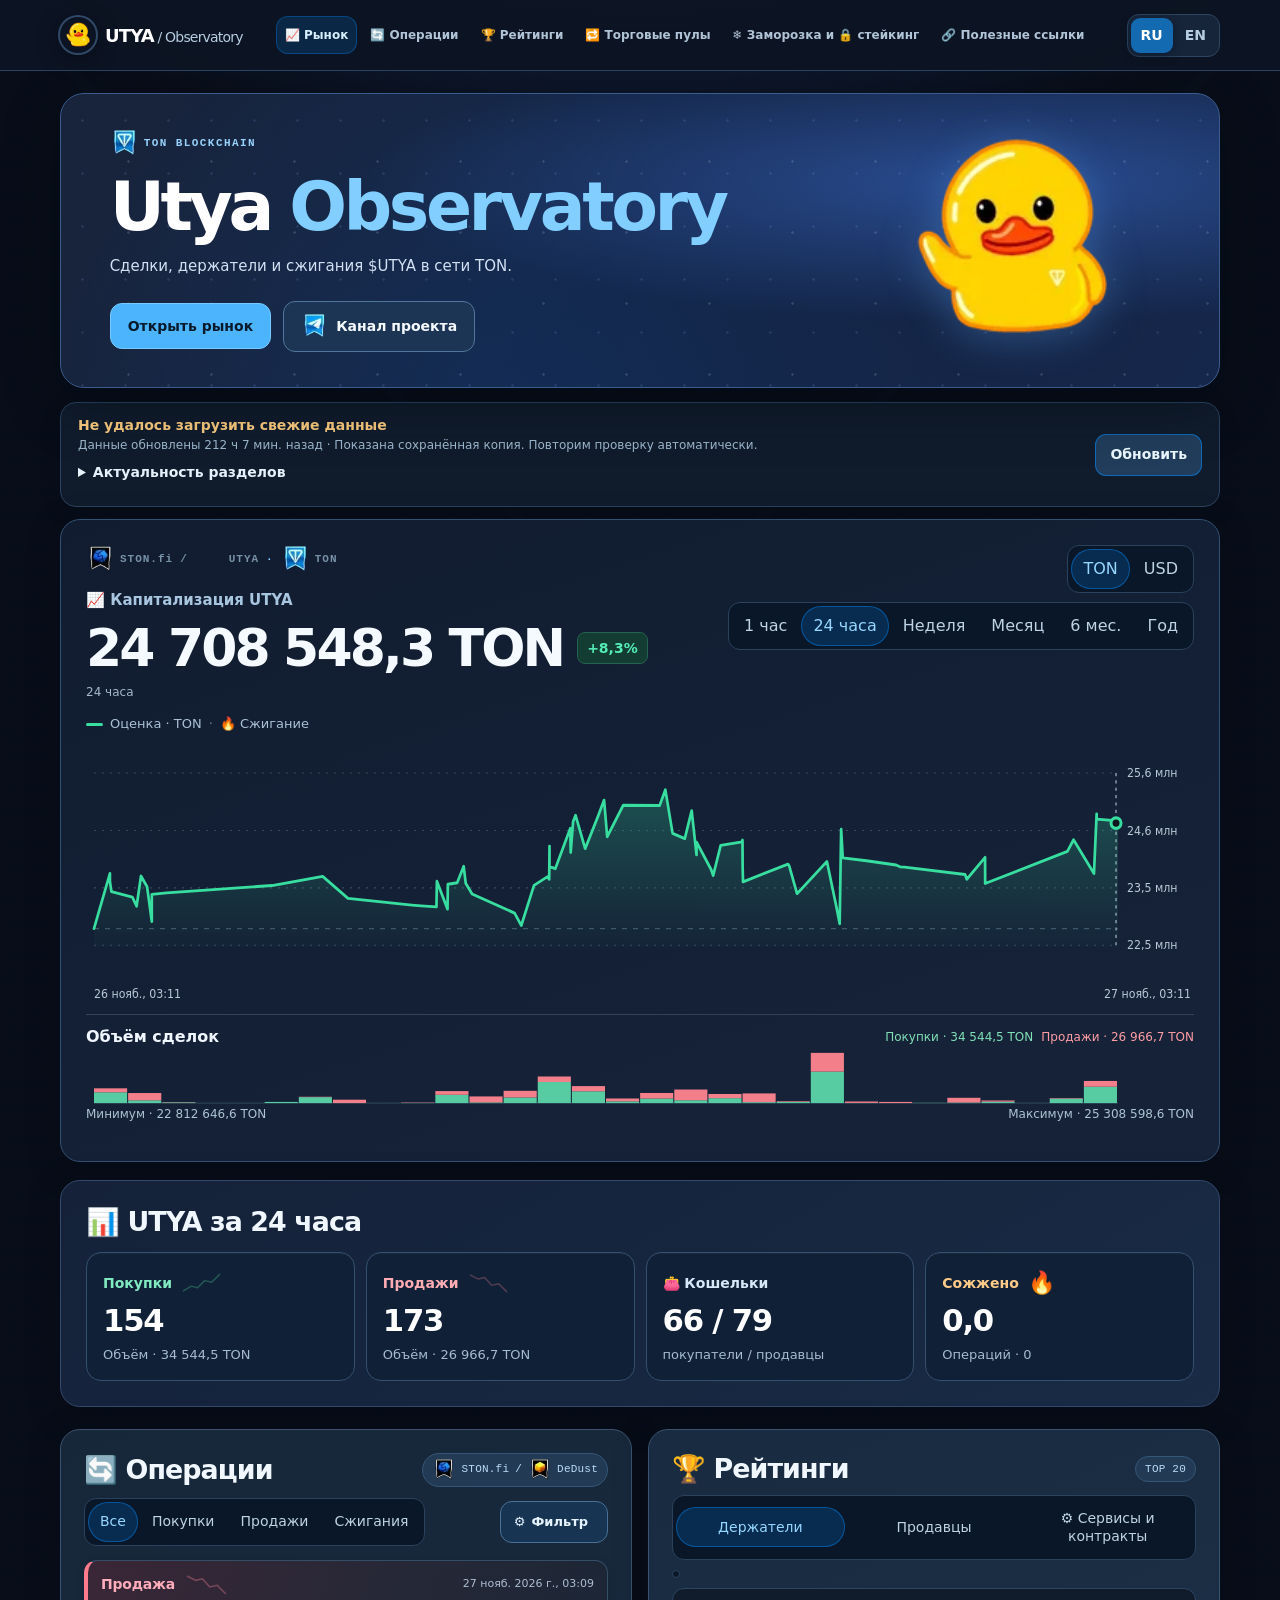
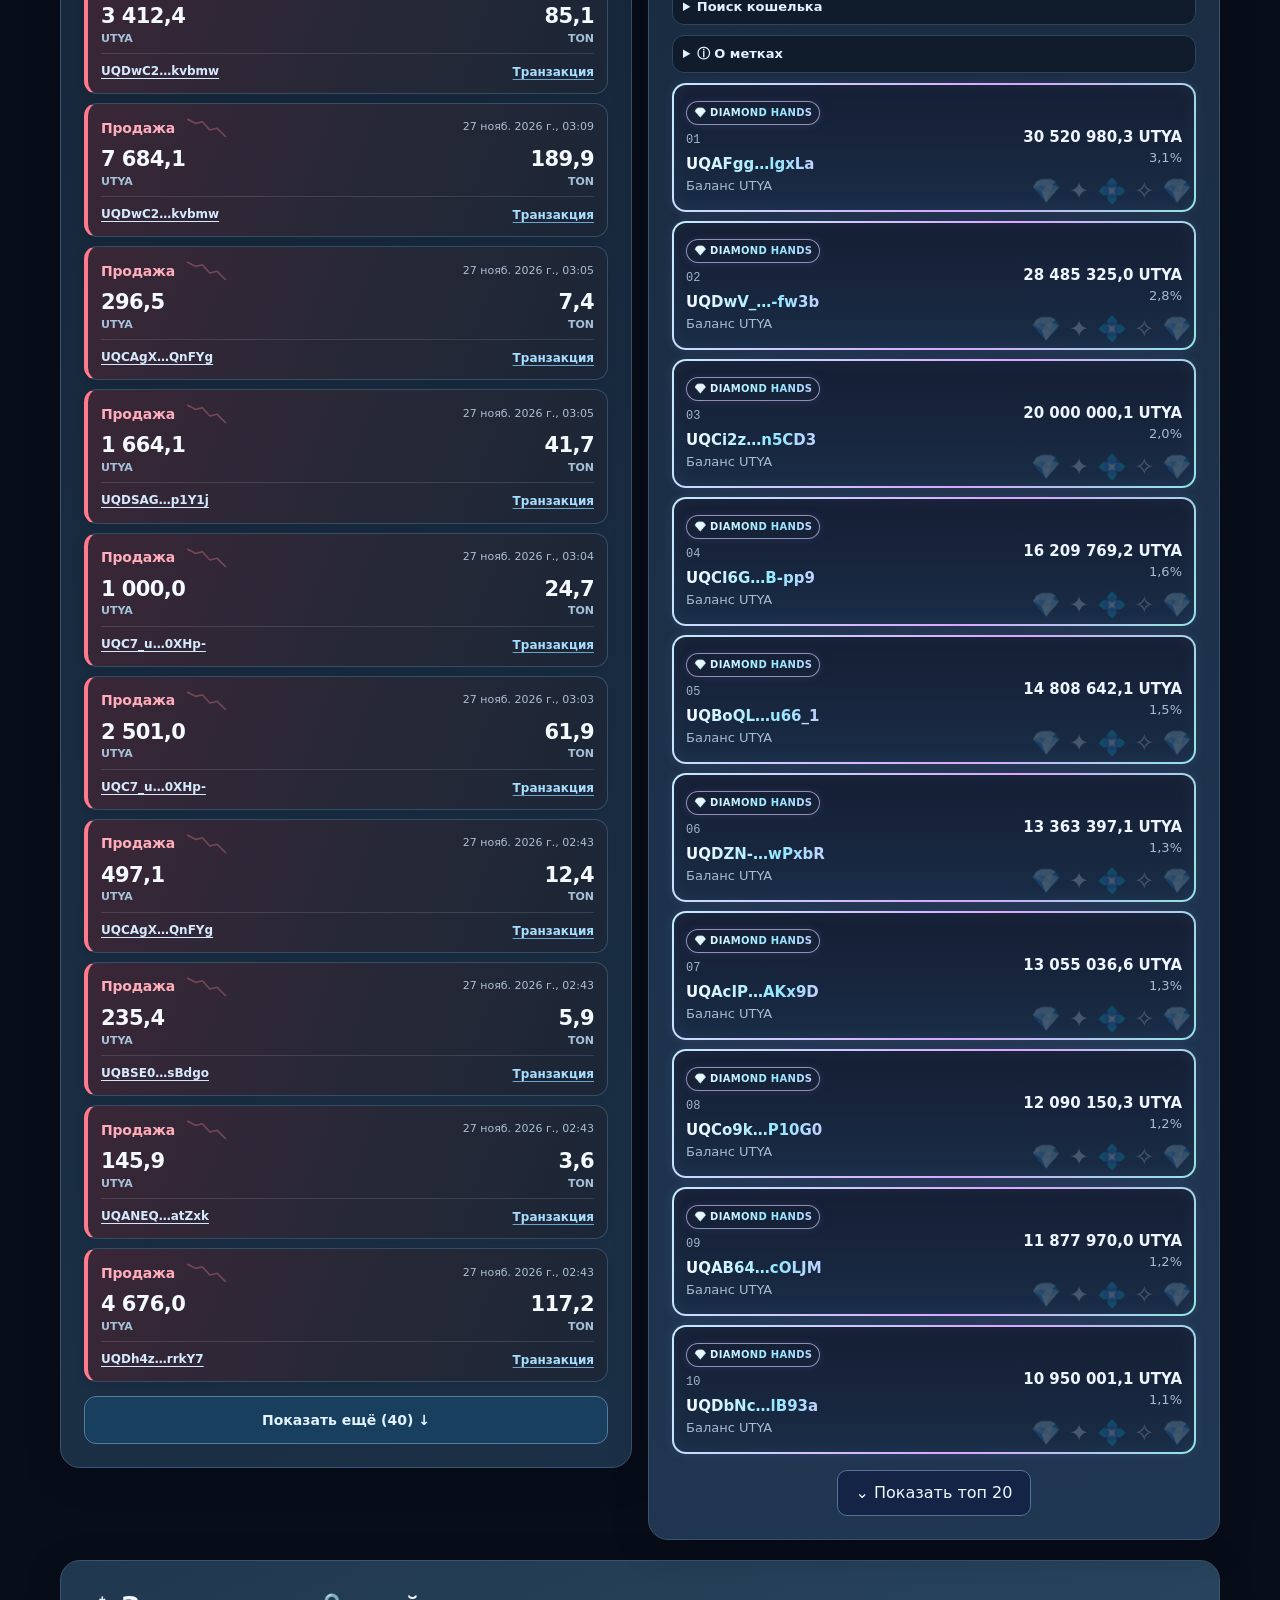
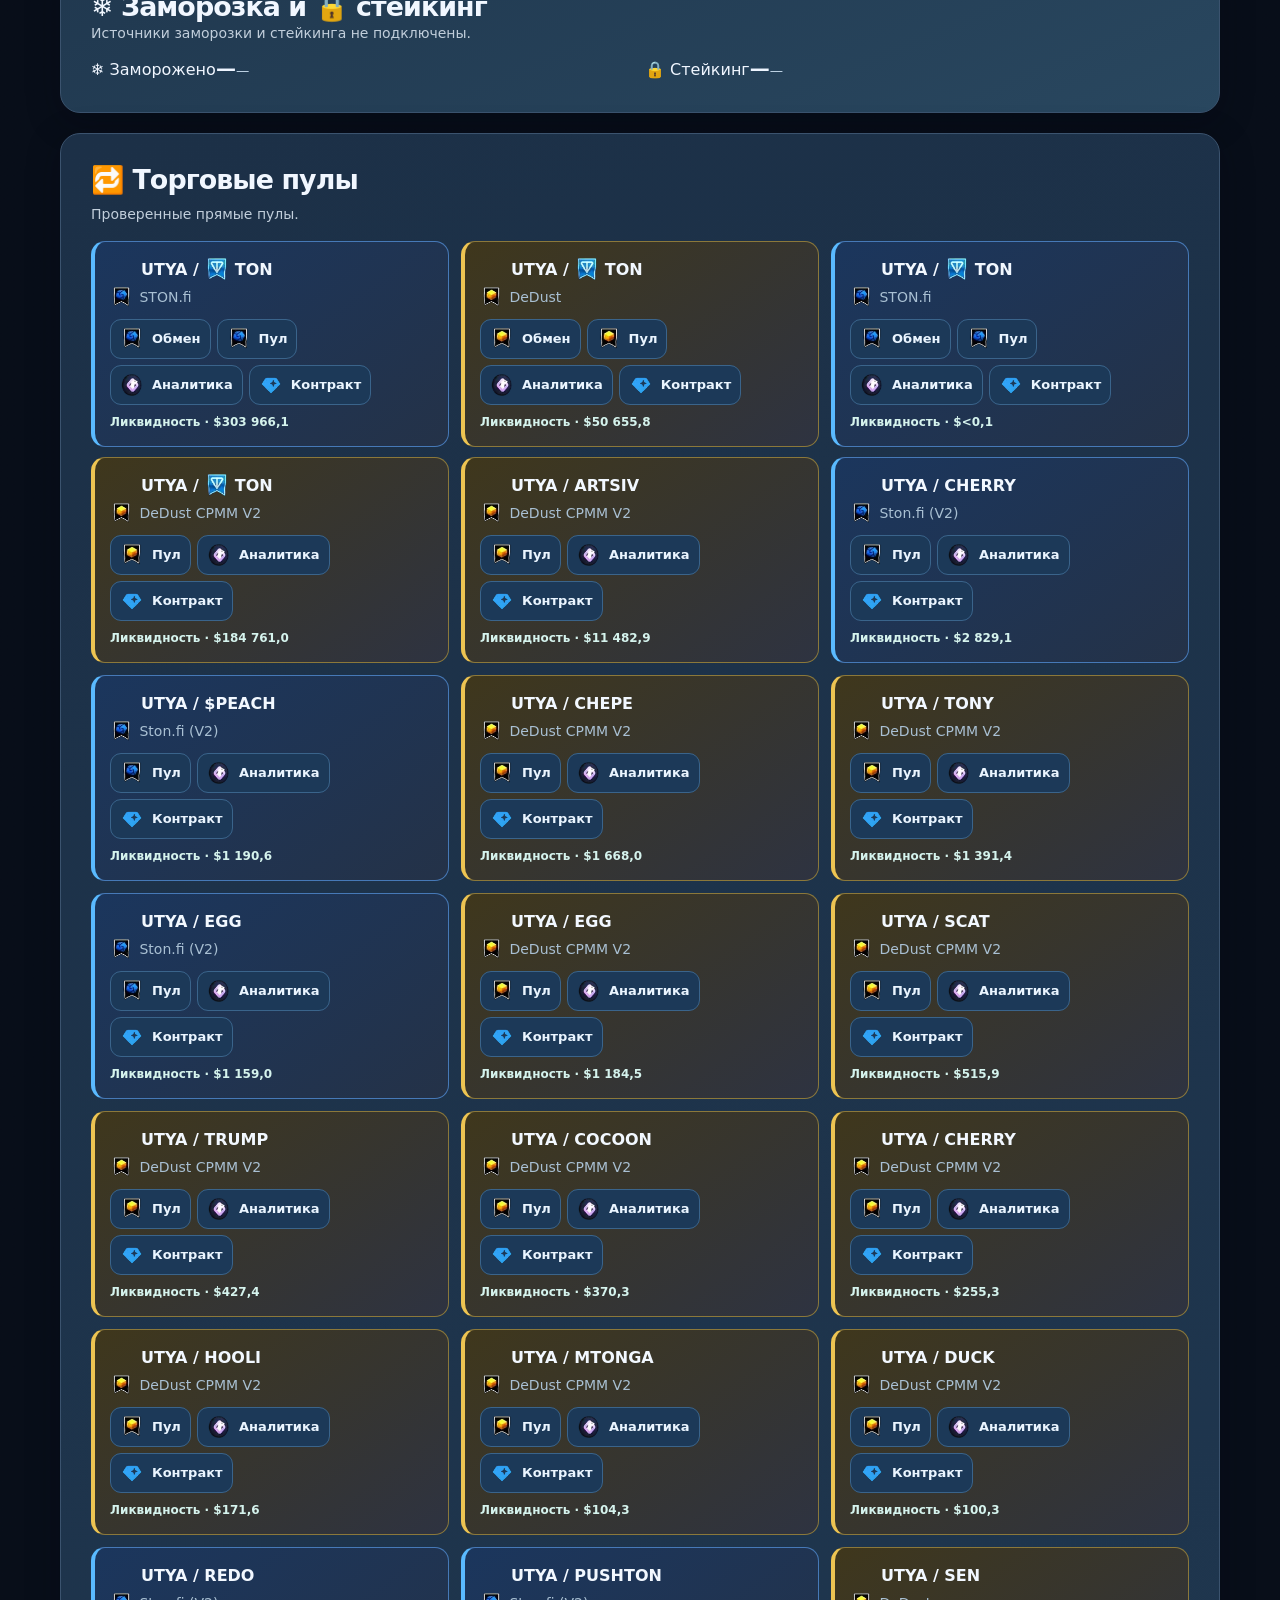
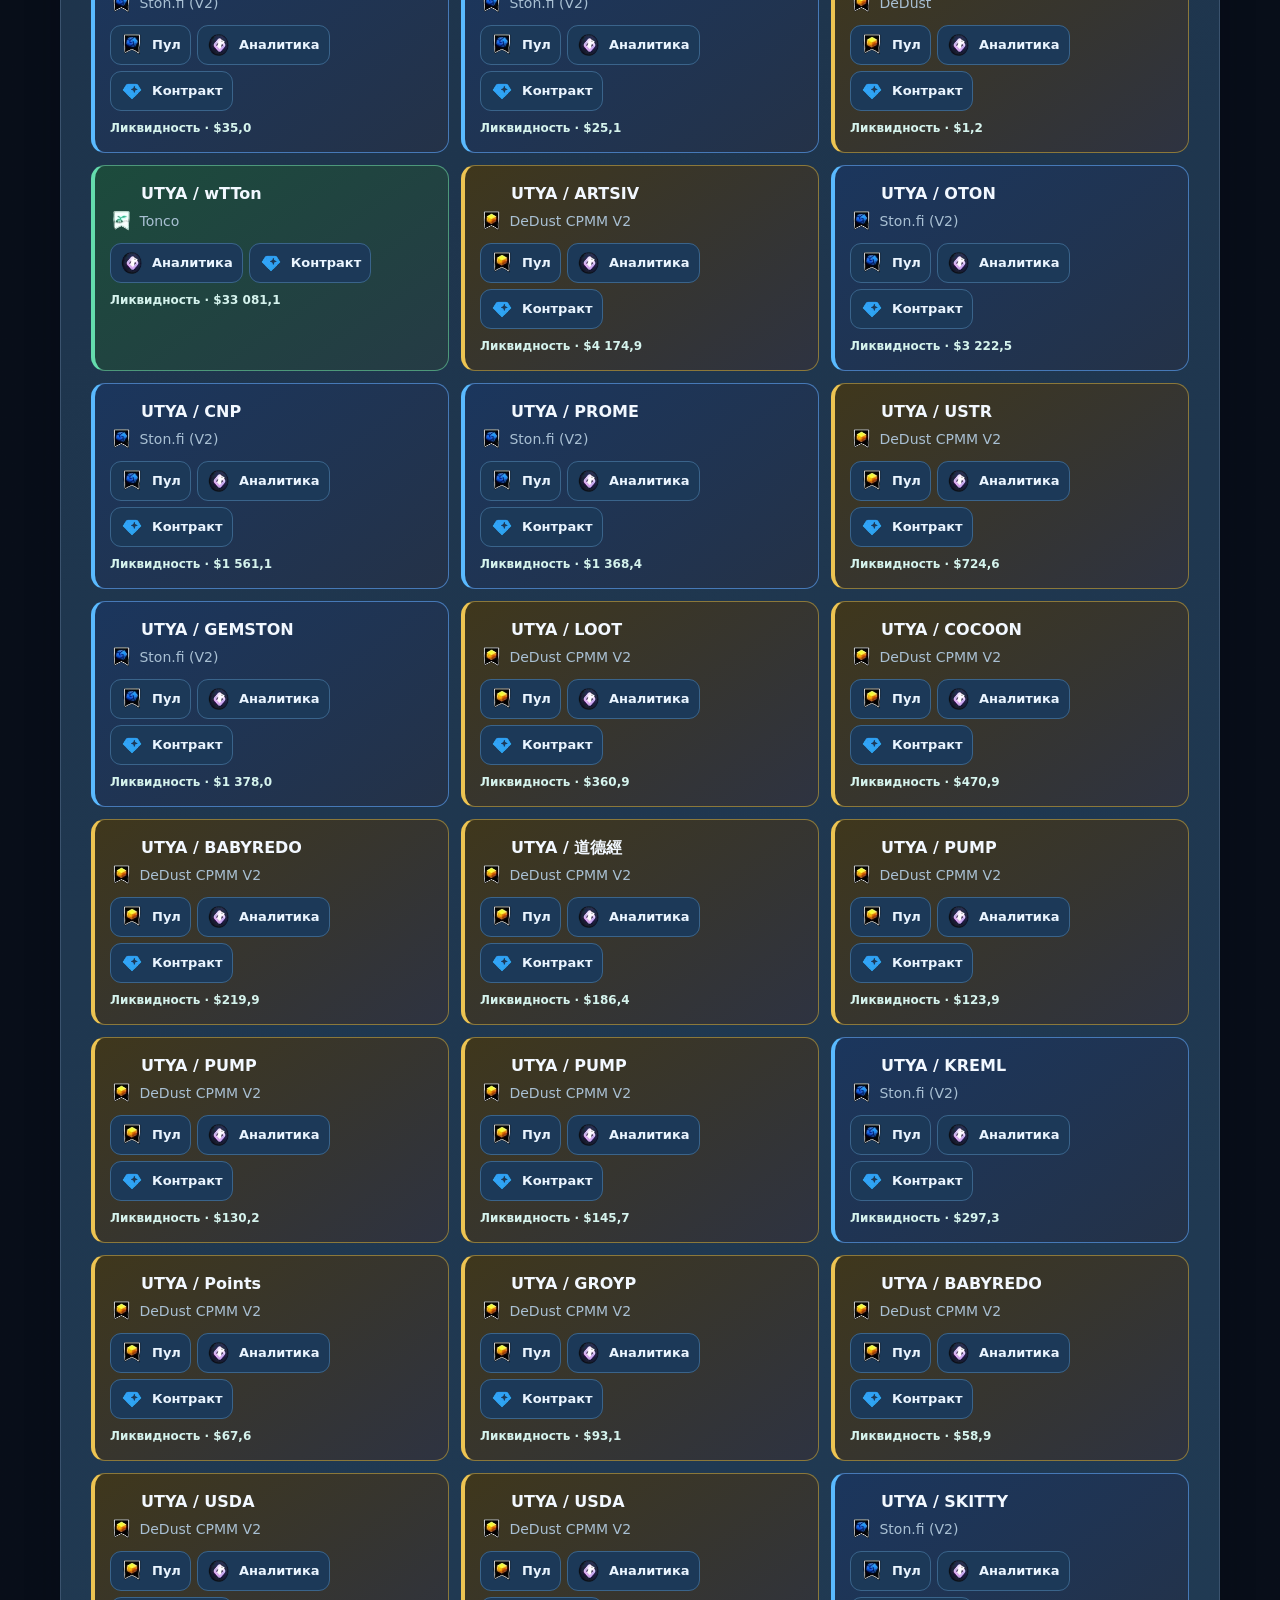
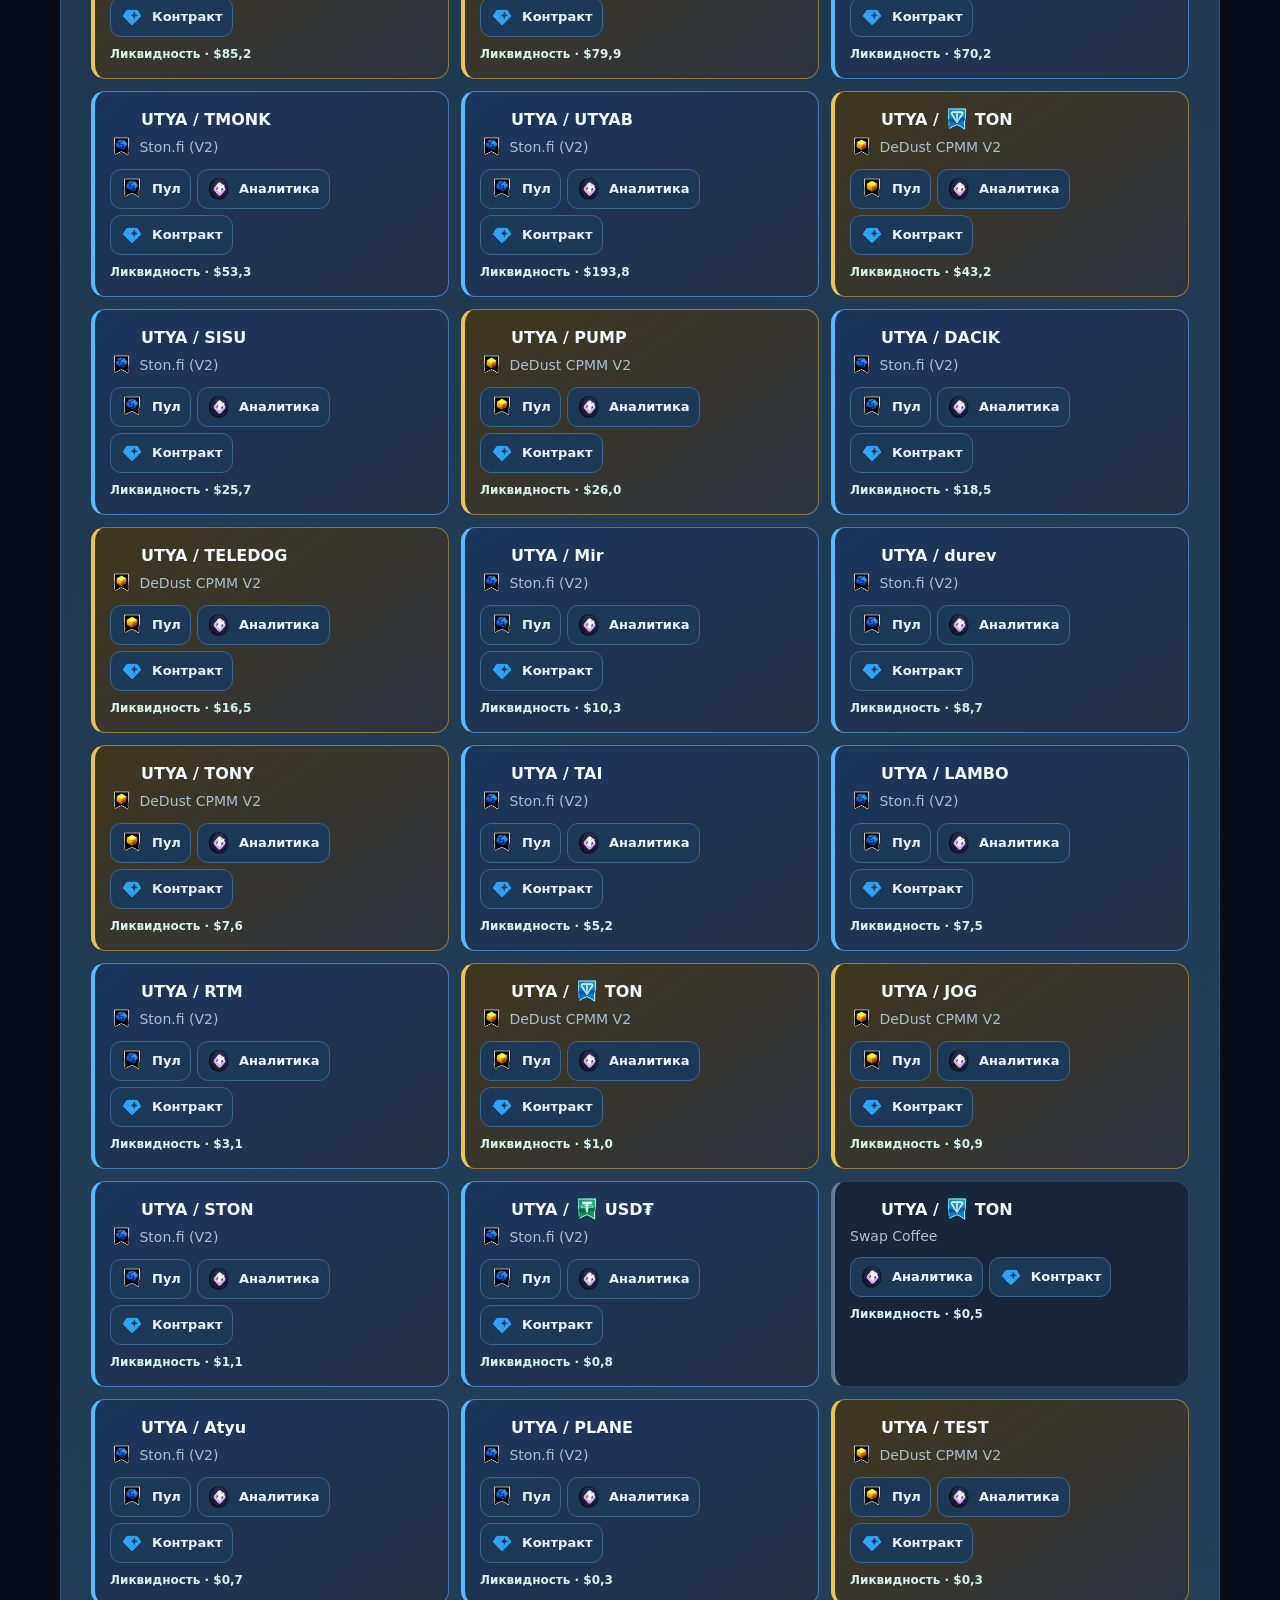
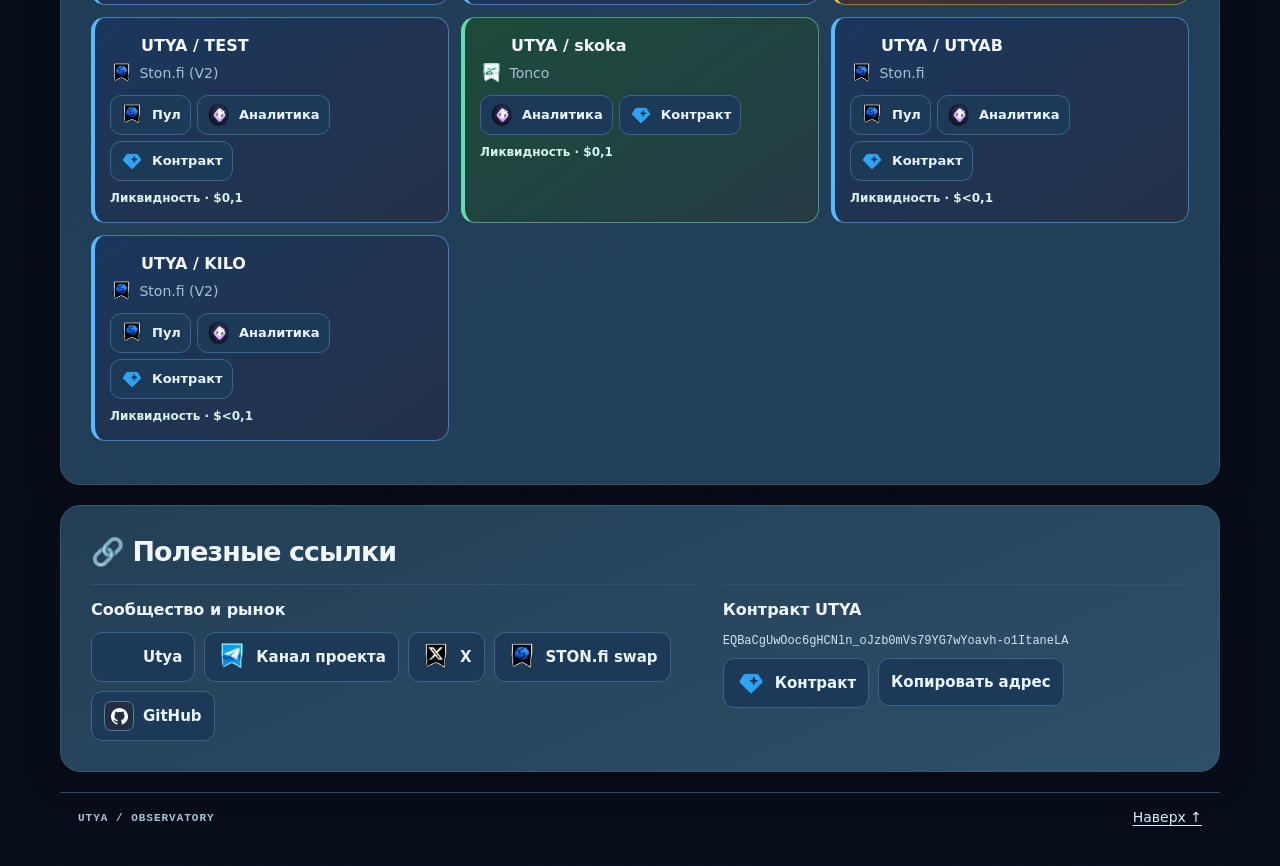
==== observatory/index.html @ 62fef222 "Build UTYA token observatory" ====
<!doctype html>
<html lang="ru"><head>
<meta charset="utf-8"><meta name="viewport" content="width=device-width,initial-scale=1">
<meta name="theme-color" content="#070d21"><meta name="description" content="UTYA Observatory — сделки STON.fi и DeDust, держатели и подтверждённые сжигания UTYA в сети TON.">
<title>Utya Observatory</title><style>:root{color-scheme:light;--ink:#101721;--muted:#536372;--paper:#f8fafc;--line:#cbd5df;--blue:#30a1f5;--link:#075d9b;--night:#090b0e;--graphite:#10151c;--green:#1e6b51;--red:#df0000;--orange:#975019;font:16px/1.5 system-ui,-apple-system,BlinkMacSystemFont,"Segoe UI",sans-serif;color:var(--ink);background:var(--night)}
*{box-sizing:border-box}
[hidden]{display:none!important}
html{scroll-behavior:smooth;scroll-padding-top:82px}
body{margin:0;background:var(--night)}
.wrap{width:min(1220px,calc(100% - 64px));margin-inline:auto}
h1,h2,h3,p{margin:0}
a{color:var(--link);text-underline-offset:3px}
a:hover{text-decoration:underline}
button{font:inherit;color:inherit;cursor:pointer}
a:focus-visible,button:focus-visible,summary:focus-visible,#plot svg:focus-visible{outline:3px solid #5692db;outline-offset:2px}
header{position:sticky;top:0;z-index:5;background:#090b0ef5;border-bottom:1px solid #283541;color:#f5f8fc}
.nav,.brand,nav,.langs,.tabs,.smallTabs,.introLinks,.eyebrow,.sectionHeading,.chartCaption,footer,.graphTop{display:flex;align-items:center}
.nav{min-height:65px;gap:20px;justify-content:space-between}
.brand{gap:9px;color:#fff;text-decoration:none}
.brand svg{width:36px;height:36px}
.brand strong{font-size:19px;letter-spacing:-.055em}
.brand span{font-weight:500;color:#c3cbd5}
.brand:hover{text-decoration:none}
nav{gap:5px}
nav a,.langs button{font-size:14px;font-weight:650}
nav a{color:#b4c0ce;padding:9px 11px;text-decoration:none;border-radius:8px}
nav a.on,nav a:hover{color:white;background:#203347;text-decoration:none}
.langs,.tabs,.smallTabs{background:#e5edf4;border-radius:10px;padding:3px;gap:2px;width:fit-content;max-width:100%;flex-wrap:wrap}
.langs button,.tabs button,.smallTabs button{border:none;padding:7px 10px;background:transparent;color:#364c61;border-radius:7px;line-height:1.35}
.langs .on,.tabs .on,.smallTabs .on{background:#114c79;color:white}
.hero{margin:20px 0 16px;position:relative;isolation:isolate;overflow:hidden;display:flex;align-items:center;min-height:192px;border-radius:20px;border:1px solid #293746;background:radial-gradient(ellipse at 88% 70%,#153650 0%,transparent 53%),#0b0d10;color:#fff}
.herotext{position:relative;z-index:1;padding:27px clamp(20px,3vw,44px);max-width:66%}
.eyebrow,.tag,footer>span{font-family:ui-monospace,Consolas,monospace;font-size:11px;font-weight:650;letter-spacing:.09em}
.eyebrow{gap:8px}
.eyebrow i{width:7px;height:7px;background:#468ec6;border-radius:50%}
.hero .eyebrow{color:#b9c9d9}
.hero .eyebrow i{background:var(--blue)}
h1{font-size:clamp(38px,4.6vw,68px);letter-spacing:-.07em;line-height:1.05;margin:7px 0 8px}
h1 em{font-family:Georgia,"Times New Roman",serif;font-weight:normal;letter-spacing:-.055em;color:#a1d6ff}
.hero p{color:#c9d5e1;font-size:15px}
.heroArt{position:absolute;inset:0 0 0 auto;width:41%;display:grid;align-items:center;pointer-events:none}
.heroArt svg{width:100%;height:100%;max-height:250px}
.introLinks{margin-top:17px;gap:10px}
.introLinks a,.more{border:1px solid #9daebf;border-radius:8px;padding:7px 12px;text-decoration:none;font-weight:650;font-size:14px}
.introLinks a{color:#f0f6ff;border-color:#536779}
.introLinks a:first-child{color:#081624;background:var(--blue);border-color:var(--blue)}
.introLinks a:hover,.more:hover{box-shadow:inset 0 0 0 1px currentColor}
.panel{background:var(--paper);border:1px solid var(--line);border-radius:17px;padding:clamp(16px,2vw,25px);min-width:0}
.graphTop,.sectionHeading,footer{justify-content:space-between;gap:12px}
.graphTop{align-items:flex-start}
.graph .eyebrow{color:#b6c8d9}
.graph .eyebrow span{color:#7891a7}
.graph h2{font-weight:550;color:var(--muted);font-size:16px;margin-top:12px}
.price{font-size:clamp(27px,3.2vw,44px);line-height:1.12;letter-spacing:-.05em;font-variant-numeric:tabular-nums;font-weight:730}
.chartCaption{font-size:13px;color:var(--muted);gap:7px;margin-top:13px}
.lineKey{width:17px;height:3px;border-radius:3px;background:var(--blue)}
.sep{color:#6f8196}
#plot{margin:6px 0;min-height:183px}
#plot svg{width:100%;height:183px;display:block;touch-action:pan-y}
#plot text{font:11px system-ui,sans-serif;fill:#b6c6d6}
.marker{cursor:pointer}
.marker:focus{outline:2px solid var(--orange)}
#readout{font-size:14px;font-variant-numeric:tabular-nums;min-height:24px;color:var(--ink)}
.note,.description,.resources p{font-size:14px;color:var(--muted);overflow-wrap:anywhere}
.note{font-size:12px}
.description{margin:8px 0}
.summary{margin:18px 0 22px}
.summary h2,.panel h2:not(.graph h2){font-size:clamp(20px,2.1vw,27px);letter-spacing:-.045em;line-height:1.2}
.summary .sectionHeading{margin-bottom:9px}
.tag{color:#3e5061;background:#e2ebf4;border-radius:20px;padding:4px 9px;white-space:nowrap;font-weight:500;letter-spacing:.02em}
#stats{display:grid;grid-template-columns:repeat(4,minmax(0,1fr));gap:10px}
.stat{background:var(--paper);border:1px solid var(--line);border-radius:13px;padding:13px 15px;min-width:0}
.stat b,.stat small,.stat span{display:block}
.stat b{font-size:clamp(20px,2.1vw,31px);line-height:1.3;font-variant-numeric:tabular-nums;overflow-wrap:anywhere;letter-spacing:-.04em}
.stat small{font-size:13px;color:var(--muted)}
.stat span{font-size:14px;font-weight:670}
.buy{color:var(--green)}
.sell{color:var(--red)}
.burn{color:var(--orange)}
.columns{display:grid;grid-template-columns:1fr 1fr;gap:16px;align-items:start}
.columns .tabs{margin:10px 0}
.columns .tabs button,.smallTabs button{font-size:14px}
.smallTabs:not(:empty){margin-bottom:8px}
#feedNote,#rankNote{margin-bottom:8px}
.row{display:grid;grid-template-columns:minmax(0,1fr) auto;gap:10px;border-top:1px solid #dce3eb;padding:10px 0;align-items:center}
.row>div{min-width:0}
.row>div:last-child{text-align:right}
.row b,.row small{display:block;font-variant-numeric:tabular-nums}
.row small{color:var(--muted);font-size:13px}
.row a{overflow-wrap:anywhere}
.row b{font-size:15px;line-height:1.45}
.row .badge{display:inline-block;padding:1px 6px;font-size:12px;border-radius:5px;margin-right:6px}
.badge.buy{background:#e0f3e8}
.badge.sell{background:var(--red);color:white}
.badge.burn{background:#ffead4}
.position{color:var(--muted);font:12px ui-monospace,monospace;margin-right:8px}
.empty{padding:16px 0;color:var(--muted)}
.more{background:#eaf1f7;color:#144b72}
.more[hidden]{display:none}
#more{margin-top:8px;width:100%}
.resources{margin:20px 0}
.resourcesGrid{display:grid;grid-template-columns:1.15fr 1.2fr 1fr;gap:24px;margin-top:16px}
.resources h3{font-size:16px;margin-bottom:6px}
.resourceList{display:flex;gap:8px 13px;flex-wrap:wrap}
.resourceList,.contract{margin-top:8px;font-size:14px}
.contract{display:block;overflow-wrap:anywhere;font-family:ui-monospace,monospace;margin-bottom:10px}
.resourcesGrid article{min-width:0}
summary{cursor:pointer;font-weight:600}
footer{padding:16px 0 25px}
footer a{font-size:14px}
@media(max-width:800px){.wrap{width:calc(100% - 28px)}
.nav{display:grid;grid-template-columns:1fr auto;gap:0;padding-top:6px}
.langs{grid-column:2;grid-row:1}
.brand{grid-column:1;grid-row:1}
nav{grid-column:1/-1;justify-content:space-between;gap:0}
nav a{padding:7px 5px;font-size:13px}
html{scroll-padding-top:98px}
.columns{grid-template-columns:1fr}
.heroArt{width:35%;opacity:.82}
.herotext{max-width:73%;padding:19px}
.hero{min-height:180px}
.graphTop{flex-wrap:wrap}
.resourcesGrid{grid-template-columns:1fr 1fr}

#stats{grid-template-columns:repeat(2,minmax(0,1fr))}}
@media(max-width:500px){.wrap{width:calc(100% - 20px)}
.hero{margin-top:10px}
.herotext{max-width:100%;padding:16px}
.heroArt{width:35%;inset:auto 0 0 auto;height:78px}
.hero p{max-width:96%;font-size:14px}
.introLinks{max-width:76%;gap:6px;flex-wrap:wrap}
.introLinks a{font-size:13px;padding:6px 8px}
.graphTop{gap:10px}
.tabs button{padding:6px 8px}
.stat{padding:10px}
.stat small{font-size:12px}
.row{gap:3px}
.row b{font-size:14px}
.row small{font-size:12px}
.resourcesGrid{grid-template-columns:1fr;gap:15px}
.resourcesGrid article+article{border-top:1px solid var(--line);padding-top:12px}}
@media(prefers-reduced-motion:reduce){html{scroll-behavior:auto}}

.walletLegend{font-size:13px;color:var(--muted);margin:4px 0}
.walletIdentity{display:inline-flex;align-items:baseline;flex-wrap:wrap;gap:2px 6px;max-width:100%;vertical-align:baseline}
.row .walletAddress{font-weight:700;text-decoration:underline;text-decoration-thickness:1px;text-underline-offset:3px}
.row .walletAddress.buy,.walletRole.buy{color:#126042}
.row .walletAddress.sell,.walletRole.sell{color:#df0000}
.row .walletAddress.burn,.walletRole.burn{color:#874305}
.row .walletAddress.neutral{color:#51615c}
.walletRole{font-size:11px;font-weight:600}
:is(.row,.walletResult) .domainBadge{font:600 11px/1.4 system-ui,sans-serif;letter-spacing:0;padding:2px 6px;border-radius:5px;overflow-wrap:anywhere;max-width:100%;display:inline-block}
.domainBadge.digits{color:#482e00;background:linear-gradient(110deg,#ffcc00 12%,#ffe173 34%,#fff9c0 46%,#ffd700 57%,#efb000 84%);background-size:220% 100%;border:1px solid #a37b00;animation:projectGold 4s ease-in-out infinite alternate}
details.domainDetails{display:inline-block;border:0;padding:0;font-size:12px;font-weight:500;width:100%}
details.domainDetails summary{color:var(--muted);font-size:11px}
#rank .position{vertical-align:top}
.onlyBadges{display:flex;align-items:center;gap:7px;font-size:13px;font-weight:600;margin:4px 0 7px;cursor:pointer}
.onlyBadges input{width:16px;height:16px;accent-color:var(--link)}


@keyframes projectGold{from{background-position:0% 50%}
to{background-position:100% 50%}}
@media(prefers-reduced-motion:reduce){.domainBadge.digits{animation:none}}
footer>span{color:#f5f8ff}
footer a{color:#dcebf8}
.price{overflow-wrap:break-word}

/* Make the chart and header dark; financial rows retain their semantic colours. */
.langs,.graph .tabs{background:#202a35}
.langs button,.graph .tabs button{color:#c3cfdb}
.langs .on,.graph .tabs .on{background:var(--blue);color:#071421}
.graph{--ink:#f5f8fc;--muted:#b2c0cd;color:var(--ink);background:var(--graphite);border-color:#283747}
.graph #readout a{color:#86caff}
.graph #plot svg{height:205px}
.brand:hover,.introLinks a:hover{color:#fff}
.introLinks a:first-child:hover{color:#081624}

.wrap{width:min(1180px,calc(100% - 88px))}
.hero{background:linear-gradient(165deg,#080a0d 22%,#10151c 100%)}
.graph,.summary{background:linear-gradient(180deg,#10151c,#152332);border:1px solid #374b5b}
.summary{background:linear-gradient(180deg,#152332,#172b3c);padding:clamp(16px,2vw,25px);border-radius:17px;color:#f4f8ff}
.summary .sectionHeading{margin-bottom:14px}
.stat{background:linear-gradient(145deg,#131d28,#1e3041);border:1px solid #3d5363}
.stat small{color:#b9c8d5}
.stat span.buy,.stat span.sell,.stat span.burn{display:inline-block;border-radius:5px;background:linear-gradient(120deg,#d8e5eb,#c1d4df);padding:1px 6px}
.columns .panel,.resources{--ink:#f3f7fc;--muted:#c1cedb;--link:#a6daff;--line:#435a6a;color:var(--ink);border-color:#3b5264}
.columns .panel{background:linear-gradient(180deg,#172b3c,#1a3b51)}
.columns .tabs,.columns .smallTabs{background:#0e1c29}
.columns .tabs button,.columns .smallTabs button{color:#cbd9e7}
.columns .tabs .on,.columns .smallTabs .on{background:#265a7d;color:#fff}
.row{border-color:#435666}
.position{color:#c1cedb}
.tag{background:#233f54;color:#d1e6f6}
.row .walletIdentity{background:linear-gradient(125deg,#d8e5eb,#c1d4df);border-radius:7px;padding:3px 6px}
.domainDetails summary{color:#354d62!important}
.domainDetails span{color:#223847}
#more,.resourceList>a,.resourceList>button{color:#f3f8ff;background:#15496b;border:1px solid #6289a3}
.resources{background:linear-gradient(180deg,#1a3b51,#20475e);padding:clamp(18px,2.5vw,30px)}
.resourcesGrid{grid-template-columns:1.3fr 1fr;gap:clamp(14px,2vw,26px)}
.resourcesGrid article{border-top:1px solid #7190a3;padding-top:13px}
.resources h3{margin-bottom:10px}
.resourceList{display:grid;grid-template-columns:1fr;gap:7px}
.resourceList>a,.resourceList>button{display:flex;align-items:center;justify-content:space-between;gap:6px;min-height:42px;padding:8px 12px;border-radius:7px;text-align:left;font:650 14px/1.35 system-ui,sans-serif;text-decoration:none;cursor:pointer}
.resourceList>a:hover,.resourceList>button:hover,#more:hover{background:#1b5c82;border-color:#aedfff}
.resources .contract{color:#d1e4f2;margin:6px 0;word-break:break-all}
footer{background:#090c10;border-top:1px solid #405362;padding:14px 18px;margin-bottom:14px;border-radius:8px}
@media(min-width:1000px){.resourcesGrid article:first-child .resourceList{grid-template-columns:repeat(2,minmax(0,1fr))}}
@media(max-width:800px){.wrap{width:calc(100% - 34px)}.resourcesGrid{grid-template-columns:1fr 1fr}}
@media(max-width:500px){.wrap{width:calc(100% - 22px)}.resourcesGrid{grid-template-columns:1fr}.resourcesGrid article+article{border-color:#7190a3}}

/* Draw external-link arrows without relying on a font glyph. */
.resourceList>a::after,.introLinks a[href^="https:"]::after,.row a:not(.walletAddress)::after{content:"";display:inline-block;width:8px;height:8px;flex-shrink:0;margin-left:6px;border-top:1.5px solid currentColor;border-right:1.5px solid currentColor;background:linear-gradient(135deg,transparent 43%,currentColor 46%,currentColor 54%,transparent 57%);vertical-align:1px}

.syncBar{display:flex;align-items:center;justify-content:space-between;gap:14px;margin:0 0 12px;padding:12px 18px;background:#101b27;border:1px solid #374b5b;border-radius:12px;color:#e5f1fb}
.syncBar>div{min-width:0}.syncBar p{font-size:14px;font-weight:650}.syncBar small{display:block;color:#b9c8d5;font-size:12px;overflow-wrap:anywhere}.syncBar .syncWarning{color:#ffcf80}
#refreshData{flex-shrink:0;min-height:42px;padding:8px 14px;border:1px solid #6289a3;border-radius:7px;background:#15496b;color:#f3f8ff;font-weight:650;font-size:14px}#refreshData:hover{background:#1b5c82}#refreshData:disabled{opacity:.65;cursor:wait}
@media(max-width:400px){.syncBar{align-items:flex-start;flex-wrap:wrap;padding:12px 14px}.syncBar>div{flex:1 1 175px}}

/* Market cap: native-currency valuation, with an explicit estimation note. */
.graph .price{font-size:clamp(32px,4.2vw,52px);letter-spacing:-.055em;line-height:1.15}
.graph h2{font-size:15px;margin-top:12px;margin-bottom:7px}
.capHeadline{display:flex;align-items:center;gap:14px;flex-wrap:wrap}
.capChange{font:700 14px/1.3 system-ui,sans-serif;padding:6px 9px;border-radius:8px;font-variant-numeric:tabular-nums;white-space:nowrap}
.capChange:empty{display:none}.capPositive{color:#54edb6;background:#133c32;border:1px solid #24634e}.capNegative{color:#ff2020;background:#321419;border:1px solid #7a242a}
#capPeriod{margin-top:5px;color:#a4b9cb}.graph #plot{min-height:250px;margin:18px 0 8px}.graph #plot svg{height:250px}
.graph #plot text{font:11px system-ui,sans-serif;fill:#b8c9d6}
.capRange{display:flex;justify-content:space-between;gap:8px;flex-wrap:wrap;color:#adc3d3;font-size:12px;font-variant-numeric:tabular-nums;margin:0 0 13px}
.graph #readout{background:#0b1723;border:1px solid #2b4354;padding:10px 12px;border-radius:9px;min-height:43px;font-size:13px;margin-bottom:9px}
.capMethod{font-size:11px;line-height:1.5;color:#9db3c4;border-top:1px solid #2b4354;padding-top:10px;margin-top:10px;max-width:850px}
.graph .chartCaption .lineKey{background:var(--chart-colour,#38dda0)}
@media(max-width:500px){.graph .price{font-size:34px}.capHeadline{gap:8px}.graph .graphTop{gap:15px}.graph .tabs{width:100%;justify-content:space-between}.graph .tabs button{padding:8px 6px;font-size:12px}.graph #plot svg{height:240px}.graph #plot{min-height:240px}.graph #readout{font-size:12px}.capMethod{font-size:11px}}
@media(max-width:360px){.graph .tabs{display:grid;grid-template-columns:repeat(3,minmax(0,1fr));gap:3px}.graph .tabs button{width:100%}}

:root{--blue:#75ccff;--project-art:url("[data-uri]");--night:#070d21}
body{background:radial-gradient(ellipse at 78% 0%,#24347b 0%,#111c49 28%,transparent 55%),#070d21}
header{background:#0a1129f5;border-color:#324576}
.brandMark{width:36px;height:36px;border-radius:50%;background:var(--project-art) center/cover}
.hero{min-height:268px;border-color:#435b9c;background:radial-gradient(ellipse at 78% 50%,#2b4696 0%,#182860 34%,transparent 68%),linear-gradient(112deg,#0d1639,#111c49)}
.hero::before{content:"";position:absolute;inset:0;background-image:radial-gradient(circle,#7eaeff 1px,transparent 1.5px),radial-gradient(circle,#eff7ff 1px,transparent 1.5px);background-size:43px 53px,83px 71px;background-position:0 0,26px 32px;opacity:.24;pointer-events:none}
.heroArt{width:40%;height:100%;background:var(--project-art) center / auto 88% no-repeat;filter:drop-shadow(0 0 20px #60b5ff60);border-radius:50%}
.hero h1 em{color:#89ceff}
.graph{background:linear-gradient(180deg,#101936,#151f43);border-color:#394b80}
.summary{background:linear-gradient(180deg,#182649,#202d55);border-color:#435480}
.columns .panel{background:linear-gradient(180deg,#192847,#1e3659)}
.resources{background:linear-gradient(180deg,#192b4b,#1b345a)}
.graphControls{display:grid;gap:10px;justify-items:end;min-width:0}
.row.trade-buy{border-left:3px solid #4cce9f;padding-left:8px;background:#14564832}
.row.trade-sell{border-left:3px solid #fb6b76;padding-left:8px;background:#7c223532}
.row.trade-burn{border-left:3px solid #e7ae57;padding-left:8px}
@media(max-width:800px){.graphControls{justify-items:start}}
@media(max-width:590px){
 .hero{min-height:210px}.heroArt{width:32%;height:auto;inset:12px 12px auto auto;aspect-ratio:1;opacity:1;background-size:contain}
 .herotext{max-width:76%}.hero h1{font-size:clamp(32px,7.5vw,47px)}.hero h1 em{display:block}
 .hero p{max-width:100%}.introLinks{max-width:100%}.graphControls{width:100%}.graph #currency{display:flex;width:auto}
}

#activity,#wallets,#pools{background:#141b27;border-color:#303a4a}
#activity .row,#wallets .row{background:transparent;border-color:#303a4a;border-left:0;padding-left:0}
#activity .row .walletIdentity,#wallets .row .walletIdentity{background:none;padding:0;column-gap:6px;row-gap:4px}
.columns .walletIdentity .walletAddress{background:none;padding:0}
.columns .row .walletAddress{color:#d6e2f0}
.columns .walletRole.buy,.columns .badge.buy{color:#85e6bc;background:none}
.columns .walletRole.sell,.columns .badge.sell{color:#ff9a9f;background:none}
.columns .walletRole.burn,.columns .badge.burn{color:#f1bd7d;background:none}
.columns .domainDetails summary,.columns .domainDetails span{color:#becbd9!important}
.columns :is(.row,.walletResult) .projectBadges{display:flex;flex-wrap:wrap;gap:5px;width:100%;align-items:center}
.columns :is(.row,.walletResult) .projectBadge{--badge-edge:#53627b;display:inline-flex;align-items:center;gap:4px;padding:2px 6px;border:1px solid var(--badge-edge);border-radius:6px;background:#202939;text-decoration:none;color:#eaf1fb;font:650 11px/1.35 system-ui,sans-serif;min-height:26px;max-width:100%}
.columns :is(.row,.walletResult) .projectBadge:hover{text-decoration:underline}
.columns :is(.row,.walletResult) .projectBadge::after{display:none}
.projectBadge img{display:block;width:18px;height:18px;object-fit:contain;border-radius:3px}
.columns :is(.row,.walletResult) .projectBadge.staking{padding-inline:4px;--badge-edge:#6c93cb}
.columns :is(.row,.walletResult) .projectBadge.vnuk{--badge-edge:#8f606f;color:#ffc8d4}
.columns :is(.row,.walletResult) .projectBadge.author{border-color:transparent;background:linear-gradient(#202939,#202939) padding-box,linear-gradient(105deg,#508eff,#dce5ee,#508eff) border-box;background-size:100% 100%,200% 100%;animation:projectBadgeGlow 5s ease-in-out infinite alternate}
.columns :is(.row,.walletResult) .projectBadge.joystick{--badge-edge:#9164ac}
.columns :is(.row,.walletResult) .projectBadge.phoenix{--badge-edge:#a86a36}
.projectBadge.joystick span,.projectBadge.phoenix span{background:linear-gradient(90deg,var(--badge-color),#ffe182,var(--badge-color));background-size:210% 100%;background-clip:text;color:transparent;animation:projectBadgeGlow 5s ease-in-out infinite alternate}
.projectBadge.joystick{--badge-color:#e3a6ff}
.projectBadge.phoenix{--badge-color:#ff9862}
@keyframes projectBadgeGlow{to{background-position:100% 0}}
@media(prefers-reduced-motion:reduce){.columns :is(.row,.walletResult) .projectBadge.author,.projectBadge.joystick span,.projectBadge.phoenix span{animation:none}}
#pools [lang="en"],html[lang="en"] #pools [lang="ru"]{display:none}
html[lang="en"] #pools [lang="en"]{display:inline}
#pools .poolIntro{margin:8px 0 16px}
#pools .poolGrid{display:grid;grid-template-columns:repeat(3,minmax(0,1fr));gap:10px}
#pools .poolCard{min-width:0;background:#1c2636;border:1px solid #39475b;border-radius:10px;padding:12px}
#pools .poolCard h3{margin:0 0 3px}
#pools .poolCard p{margin:0}
#pools .poolActions{display:flex;flex-wrap:wrap;gap:6px;margin-top:10px}
#pools .poolActions a{display:inline-flex;align-items:center;min-height:38px;padding:5px 9px;color:#edf5ff;background:#22344c;border:1px solid #586d88;border-radius:7px;font-size:13px;font-weight:650;text-decoration:none}
#pools .poolActions a:hover{background:#304963;text-decoration:underline}
#pools .poolRoute,#pools .poolTiny{margin-top:16px;padding-top:13px;border-top:1px solid #39475b}
#pools #discoveredPools{margin-top:10px}
#pools .poolCard .poolLiquidity{margin-top:8px;font-size:12px;overflow-wrap:anywhere}
#pools .poolCard h3{overflow-wrap:anywhere}
#pools .poolRoute h3{margin:0 0 4px}
#pools .poolRoute .poolCard{margin-top:9px;max-width:440px}
#pools .poolTiny .poolGrid{margin-top:10px}
#pools .poolSources{margin-top:13px;font-size:12px}
@media(max-width:800px){#pools .poolGrid{grid-template-columns:repeat(2,minmax(0,1fr))}}
@media(max-width:500px){#pools .poolGrid{grid-template-columns:minmax(0,1fr)}}

.columns :is(.row,.walletResult) .projectBadge.og{border-color:#a887c2;background:#222033}
.columns :is(.row,.walletResult) .projectBadge.fragmentNumber{--badge-edge:#cc7cdb;background:#78348b;color:#fff;font-weight:800;white-space:nowrap}
.projectBadge.og span{background:linear-gradient(90deg,#cbff69,#f3a5ff,#cbff69);background-size:210% 100%;background-clip:text;color:transparent;animation:projectBadgeGlow 4s ease-in-out infinite alternate;font-weight:800}
.columns :is(.row,.walletResult) .projectBadge.burner{border-color:#966237;padding-inline:4px}
.columns :is(.row,.walletResult) .projectBadge.blueNft{border-color:#3881a9;padding-inline:4px}
.operationRow .opMobile,.operationRow .opToggle{display:none}
#feed .operationRow .opDesktop a{display:inline-block}
@media(prefers-reduced-motion:reduce){.projectBadge.og span{animation:none}}
@media(max-width:640px){
 #feed .operationRow{grid-template-columns:minmax(0,1fr) minmax(0,auto) 28px;align-items:start;column-gap:4px;padding:8px 0}
 #feed .operationRow .opDesktop{display:none}
 #feed .operationRow>div:nth-child(2){align-self:start}
 #feed .operationRow .opMobile:not([hidden]){display:block;grid-column:1/-1;text-align:left;padding:2px 0 4px}
 #feed .operationRow .opToggle{display:grid;place-items:center;width:28px;min-height:32px;padding:0;background:none;border:0;color:#b8d3ec;cursor:pointer}
 .opToggle span{width:7px;height:7px;border-right:2px solid;border-bottom:2px solid;transform:rotate(45deg)}
 .opToggle[aria-expanded="true"] span{transform:rotate(225deg)}
}

body{background:linear-gradient(#070b16bb,#070b16cf),url("[data-uri]") center top/cover fixed,#070b16}
.supplyGrid{display:grid;grid-template-columns:repeat(2,minmax(0,1fr));gap:10px;margin-top:12px}
.supplyGrid a{display:grid;gap:4px;padding:12px;border:1px solid #39475b;border-radius:10px;background:#1c2636;text-decoration:none;min-width:0}
.supplyGrid a:hover{border-color:#7db5e6}
.supplyGrid strong{font-size:clamp(1rem,3vw,1.35rem);color:#eef5ff;overflow-wrap:anywhere}
.supplyGrid small{color:#afbfce}
@media(max-width:440px){.supplyGrid{grid-template-columns:1fr}body{background-attachment:scroll;background-size:auto,auto 1100px}}

.volumeBlock{margin-top:12px;border-top:1px solid #344353;padding-top:10px}
.volumeHeading,.volumeKeys,.tradeSize,.walletSearchForm{display:flex;align-items:center;gap:8px;flex-wrap:wrap}
.volumeHeading{justify-content:space-between}
.volumeKeys,.tradeSize{font-size:12px}
.volumeKeys span:first-child,.rankMove.gained{color:#80e0b6}
.volumeKeys span:last-child,.rankMove.lost{color:#ff9da4}
#tradeVolume svg{display:block;width:100%;height:56px}
.tradeSize{margin:8px 0;color:#bdcbd8}
.tradeSize label{display:inline-flex;align-items:center;gap:6px}
.tradeSize input[type=number],.walletSearchForm input{min-width:0;border:1px solid #53637a;border-radius:7px;background:#161f2b;color:#eaf1fb;padding:6px 8px;font:inherit}
.tradeSize input[type=number]{width:6em}
#rank .position,.walletResult .position{display:inline-flex;align-items:baseline;gap:4px}
.rankMove{font-size:10px;white-space:nowrap}
.walletSearch,.badgeLegend{margin:10px 0;border:1px solid #39475b;border-radius:8px;padding:8px 10px}
.walletSearch summary,.badgeLegend summary{cursor:pointer;color:#d6e2f0;font-size:13px;font-weight:650}
.walletSearchForm{margin-top:9px}
.walletSearchForm input{flex:1 1 145px}
.walletSearchForm button{padding:6px 9px;border:1px solid #52637b;border-radius:7px;background:#243249;color:#eaf1fb;cursor:pointer}
.walletResult{margin-top:9px;overflow-wrap:anywhere}
.walletResult h3,.walletResult h4,.walletResult p{margin:6px 0}
.walletResult ul,.badgeLegend dl{padding-left:0;margin:8px 0 0;font-size:12px}
.walletResult li{margin-left:15px;padding-top:3px}
.badgeLegend dl{display:grid;grid-template-columns:auto 1fr;gap:5px 8px}
.badgeLegend dd{margin:0;color:#bdcbd8}
.columns .projectBadge.arni,.columns .projectBadge.napiwas{border-color:#927fa2}
.columns .projectBadge.arni span,.columns .projectBadge.napiwas .badgeLabel{
 background:linear-gradient(90deg,#70e1dd,#c4b4ff,#ffab94,#ffe39a,#70e1dd);
 background-size:225% 100%;background-clip:text;color:transparent;
 animation:projectBadgeGlow 4.3s ease-in-out infinite alternate
}
.projectBadge .beerIcon{position:relative;display:inline-block;flex:0 0 18px;width:18px;height:18px}
.beerIcon::before,.beerIcon::after{content:"";position:absolute}
.beerIcon::before{left:2px;top:2px;width:10px;height:15px;border:1px solid #ffde99;border-radius:3px 3px 4px 4px;background:linear-gradient(#fff4dc 0 28%,#ffce56 29%,#e4932c 83%,#b36121)}
.beerIcon::after{left:12px;top:6px;width:5px;height:8px;border:2px solid #ffde99;border-left:0;border-radius:0 4px 4px 0}
@media(prefers-reduced-motion:reduce){.columns .projectBadge.arni span,.columns .projectBadge.napiwas .badgeLabel{animation:none}}

.projectBadges .domainDetails{width:auto;max-width:100%;overflow-wrap:anywhere}

/* UTYA / Telegram-inspired Observatory — design layer v1.
   No remote fonts, frameworks, images or runtime dependencies.
   Loaded AFTER the existing stylesheet. Keeps data/JS functionality intact. */
:root{
  color-scheme:dark;
  --tg-bg:#090e18;--tg-surface:#121b2a;--tg-surface2:#192639;
  --tg-elevated:#20344b;--tg-line:#2a405a;--tg-blue:#55b9ff;
  --tg-blue-strong:#258fea;--tg-text:#f0f6ff;--tg-muted:#a6bdd2;
  --tg-green:#51dcaa;--tg-red:#ff8696;--tg-gold:#f3c66f;
  --night:var(--tg-bg);--paper:var(--tg-surface);--ink:var(--tg-text);
  --muted:var(--tg-muted);--line:var(--tg-line);--blue:var(--tg-blue);
  --link:#91d8ff;--green:var(--tg-green);--red:var(--tg-red);
  font-family:system-ui,-apple-system,BlinkMacSystemFont,"Segoe UI",sans-serif;
  font-optical-sizing:auto;
}
html{scroll-padding-top:100px}
body{
  color:var(--tg-text);
  background:radial-gradient(ellipse 80% 420px at 50% -150px,#1b315e 0%,transparent 72%),
    linear-gradient(#080e19e8,#080e19f1),url("[data-uri]") center top/cover fixed,#090e18;
}
.wrap{width:min(1160px,calc(100% - 40px))}
a{color:var(--link)}
button,input{font-family:inherit}
a,button,summary{-webkit-tap-highlight-color:transparent}
button:not(:disabled),a,summary{transition:background-color .18s ease,border-color .18s ease,color .18s ease,transform .18s ease}
button:active:not(:disabled),.introLinks a:active,.resourceList>a:active,#pools .poolActions a:active{transform:scale(.98)}
a:focus-visible,button:focus-visible,summary:focus-visible,input:focus-visible{outline:2px solid var(--tg-blue);outline-offset:3px}
header{background:#0d1524f0;border-bottom:1px solid #2c4463;backdrop-filter:blur(22px);-webkit-backdrop-filter:blur(22px)}
.nav{min-height:70px;gap:18px}
.brandMark{box-shadow:0 0 0 2px #314968,0 5px 20px #050a14a8}
.brand strong{font-size:18px;letter-spacing:-.045em}
.brand span{color:#b6cce0;font-size:14px}
nav{gap:5px}
nav a{padding:10px 13px;color:#b1c4d7;border-radius:12px;font-weight:600}
nav a.on,nav a:hover{background:#1e3958;color:#f4faff}
.langs{background:#17253a;padding:3px;border:1px solid #2d4560;border-radius:12px}
.langs button{border-radius:9px;min-width:39px;min-height:35px;color:#b6cde2}
.langs button.on{background:#288fd9;color:#fff;box-shadow:0 2px 10px #0613268c}
main.wrap{padding-bottom:10px}
.hero{margin:22px 0 14px;min-height:275px;border:1px solid #3b5c8d;border-radius:24px;
  background:radial-gradient(ellipse at 81% 30%,#294c91 0%,transparent 48%),
  radial-gradient(circle at 40% 110%,#132c55,transparent 60%),
  linear-gradient(125deg,#111d35,#15274b);
  box-shadow:0 18px 54px #02071164;isolation:isolate}
.hero::before{opacity:.14}
.hero::after{content:"";position:absolute;inset:0;pointer-events:none;
  background:linear-gradient(115deg,#ffffff08,transparent 50%);border-radius:inherit}
.herotext{padding:clamp(23px,3.5vw,45px);max-width:68%}
.hero .eyebrow{color:#98d1fc;letter-spacing:.13em}
.hero .eyebrow i{box-shadow:0 0 0 5px #269de421}
.hero h1{margin:13px 0 12px;font-size:clamp(39px,5.5vw,68px);line-height:1.03;letter-spacing:-.065em}
.hero h1 em{font-style:normal;font-weight:550;font-family:inherit;letter-spacing:-.05em;color:#81ceff}
.hero p{color:#d2e1f3;font-size:15px;max-width:510px;line-height:1.65}
.heroArt{background-size:auto 83%;filter:drop-shadow(0 6px 28px #67acff40)}
.introLinks{gap:10px;margin-top:21px}
.introLinks a{display:inline-flex;align-items:center;justify-content:center;
  min-height:42px;padding:9px 17px;border-radius:12px;font-size:14px;
  background:#1d3554;border:1px solid #52759b;color:#f5faff}
.introLinks a:first-child{background:#4bb4fc;color:#081a2c;border-color:#77caff}
.introLinks a:hover{background:#2c5277;text-decoration:none;transform:translateY(-2px)}
.introLinks a:first-child:hover{background:#83d0ff;color:#071b2c}
.syncBar{background:#101c2c;border-color:#2b435f;border-radius:16px;
  padding:12px 17px;box-shadow:0 6px 20px #050b152b}
.syncBar p{color:#e3f5ff}
.syncBar small{color:#9eb8ce}
#refreshData{border-radius:11px;background:#213d5b;border-color:#476d92;color:#eaf7ff}
#refreshData:hover{background:#2f5a81}
.panel,.graph,.summary,.columns .panel,.resources,#pools,#activity,#wallets{
  border:1px solid var(--tg-line);border-radius:20px;
  background:linear-gradient(155deg,#151f30 0%,#111927 100%);
  box-shadow:0 8px 34px #03091145;color:var(--tg-text)}
.graph{background:linear-gradient(160deg,#172640 0%,#101a2d 76%);border-color:#315172}
.graph .eyebrow{color:#86caff}
.graph h2{color:#a8c6e0;margin-top:15px}
.graph .price{color:#f4faff;letter-spacing:-.055em}
.graph .chartCaption{color:#abc1d7}
.graph #readout{border-color:#314964;background:#0e192a}
.graph .capMethod{border-color:#2b4056;color:#98aec2}
.graph #plot{border-radius:15px;overflow:hidden}
.graphControls{gap:9px}
.graph .tabs,.columns .tabs,.columns .smallTabs{background:#0a1728;border:1px solid #2a425c;border-radius:12px;padding:3px}
.graph .tabs button,.columns .tabs button,.columns .smallTabs button{border-radius:9px;min-height:34px;padding:7px 12px;color:#bed3e6}
.graph .tabs .on,.columns .tabs .on,.columns .smallTabs .on{background:#26659c;color:#fff;box-shadow:0 2px 8px #050d1780}
.summary{margin-top:18px;background:linear-gradient(150deg,#182b44,#142037);border-color:#2a496b}
.summary h2,.panel h2:not(.graph h2){color:#f1f7ff;font-weight:730;letter-spacing:-.035em}
#stats{gap:11px}
.stat{padding:16px;border-radius:15px;background:#102036;border:1px solid #34506f;box-shadow:inset 0 1px #ffffff0a}
.stat b{color:#fff;font-size:clamp(21px,2.4vw,32px);line-height:1.22;margin:5px 0}
.stat small{color:#a4bbd0}
.stat span{font-weight:680}
.stat span.buy,.stat span.sell,.stat span.burn{background:none;padding:0}
.columns{gap:16px}
.columns .panel{min-width:0}
.sectionHeading{flex-wrap:wrap}
.tag{background:#233a55;color:#badcf5;border:1px solid #355676}
.row{border-top-color:#263950;padding:12px 3px}
.row:hover{background:#ffffff07}
.row.trade-buy,.row.trade-sell,.row.trade-burn{border-left:3px solid transparent;border-radius:8px;padding-left:10px}
#activity .row.trade-buy{border-left:3px solid #52d5a2;background:#16362c42}
#activity .row.trade-sell{border-left:3px solid #ff8191;background:#40232a50}
#activity .row.trade-burn{border-left:3px solid #f5c16b;background:#3a2c1b48}
.row b{color:#edf6ff}
.row small{color:#a5bcd2}
.columns .row .walletAddress{color:#d5e9fd}
.columns .walletRole.buy,.columns .badge.buy{color:#75e7b2}
.columns .walletRole.sell,.columns .badge.sell{color:#ff9bac}
.columns .walletRole.burn,.columns .badge.burn{color:#f5c377}
.position{color:#9fb6ca}
.columns :is(.row,.walletResult) .projectBadge{border-radius:8px;background-color:#1d2b3e;min-height:28px}
.columns :is(.row,.walletResult) .projectBadge.fragmentNumber{background:#813c99;color:#fff;border-color:#dd8bfa}
.domainBadge.digits{border-radius:7px}
#more,.resourceList>a,.resourceList>button,#pools .poolActions a{
  background:#1c3958;border:1px solid #3a648b;border-radius:11px;color:#eaf5ff}
#more{min-height:43px}
#more:hover,.resourceList>a:hover,.resourceList>button:hover,#pools .poolActions a:hover{background:#2b5277}
.supplyGrid a,#pools .poolCard{background:#17263a;border:1px solid #2b4665;border-radius:14px;padding:15px}
.supplyGrid a:hover,#pools .poolCard:hover{border-color:#4785b3}
.supplyGrid small{color:#b5c9da}
#pools .poolCard h3{color:#f2f8ff}
#pools .poolCard p{color:#a9c0d3}
#pools .poolGrid{gap:12px}
#pools .poolActions a{min-height:40px}
.walletSearch,.badgeLegend{background:#101b2b;border-color:#2b4563;border-radius:12px}
.walletSearch summary,.badgeLegend summary{color:#e1f1fd}
.tradeSize input[type=number],.walletSearchForm input{background:#091729;border-color:#385575;color:#f5faff;border-radius:10px;min-height:38px}
.walletSearchForm button{background:#285982;border-color:#478bb5;border-radius:10px;min-height:40px}
.resources{background:linear-gradient(155deg,#152840,#152036)}
.resourcesGrid article{border-color:#36516d}
.resourceList>a,.resourceList>button{min-height:45px;padding:10px 13px}
footer{background:transparent;border-top:1px solid #314862;border-radius:0;color:#bed4e7;margin-top:20px}
footer>span{color:#a8c2d8}
@media(min-width:900px){
 .columns .panel{padding:23px}
 .hero{min-height:305px}
 .heroArt{background-size:auto 88%}
}
@media(max-width:800px){
 html{scroll-padding-top:114px}
 .wrap{width:calc(100% - 28px)}
 .nav{gap:5px;padding-top:5px}
 .brand strong{font-size:16px}
 nav{overflow-x:auto;scrollbar-width:none;justify-content:space-between}
 nav::-webkit-scrollbar{display:none}
 nav a{min-height:42px;display:inline-flex;align-items:center;white-space:nowrap;padding:9px 10px}
 .hero{margin-top:14px;min-height:230px}
 .herotext{max-width:75%;padding:24px}
 .resourcesGrid{grid-template-columns:1fr 1fr}
}
@media(max-width:590px){
 .wrap{width:calc(100% - 22px)}
 .hero{border-radius:20px;min-height:250px}
 .hero h1{font-size:clamp(34px,8vw,46px)}
 .herotext{max-width:100%;padding:20px 18px 78px}
 .hero p{max-width:100%;padding-right:0}
 .heroArt{width:100px;height:100px;top:auto;bottom:-7px;right:7px;inset:auto 7px -7px auto;opacity:.83;background-size:contain}
 .hero .introLinks{max-width:calc(100% - 90px)}
 .introLinks a{min-height:40px;padding:8px 11px}
 .graph,.summary,.columns .panel,.resources{padding:16px}
 .graphTop{gap:13px}
 .graphControls{width:100%;justify-items:stretch}
 .graph .tabs{width:100%;justify-content:space-between}
 .graph .tabs button{flex:1 1 auto;padding:8px 6px;font-size:12px}
 .graph .price{font-size:clamp(29px,8.7vw,39px)}
 .graph #plot,.graph #plot svg{min-height:210px;height:210px}
 #stats{grid-template-columns:repeat(2,minmax(0,1fr));gap:9px}
 .stat{padding:12px}
 .stat b{font-size:clamp(19px,5.4vw,26px)}
 .columns{gap:14px}
 #pools .poolGrid{grid-template-columns:1fr}
 .resourcesGrid{grid-template-columns:1fr}
 .row{min-width:0}
 .row>div{overflow-wrap:anywhere}
 .syncBar{flex-wrap:wrap}
 body{background-attachment:scroll}
}
@media(max-width:360px){
 .brand strong{font-size:14px}
 .brandMark{width:30px;height:30px}
 .nav{column-gap:3px}
 nav a{font-size:12px;padding:9px 7px}
 .hero .introLinks{max-width:100%}
 .heroArt{opacity:.4}
 .graph .tabs button{font-size:11px}
}
@media(hover:hover){
 .stat:hover,#pools .poolCard:hover{transform:translateY(-2px)}
}
@media(prefers-reduced-motion:reduce){
 *,*::before,*::after{scroll-behavior:auto!important;animation-duration:.01ms!important;transition-duration:.01ms!important}
}

/* FIGMA TELETON IOS UI KIT — SOURCE-ALIGNED
   Reference: fIjhy6ddPFSXmia3DCvQa2
   Dark selected tab: 6028:2120, row: 6023:2116, dark label: 6781:30558.
   Accent #008BFF; 52px regular list-row minimum; rounded selected tab.
   Native system font replaces Figma's licensed iostgico/SF Pro assets. */
:root{--tg-accent:#008bff;--tg-blue:#008bff;--tg-blue-strong:#008bff;--tg-selected:#146ab1}
nav a.on,nav a[aria-current="location"]{
 color:#d8efff;background:#008bff28;box-shadow:inset 0 0 0 1px #008bff55}
.langs button.on{background:var(--tg-selected);color:#fff}
.graph .tabs .on,.columns .tabs .on,.columns .smallTabs .on{
 border-radius:100px;background:#008bff2e;color:#97d7ff;
 box-shadow:inset 0 0 0 1px #008bff70}
.graph .tabs button,.columns .tabs button,.columns .smallTabs button{
 min-height:40px;line-height:1.25}
#activity .row,#wallets .row{min-height:52px}
#activity .row .walletAddress,#wallets .row .walletAddress{line-height:1.45}
#activity .row .badge,#wallets .row .badge{line-height:1.4}
#refreshData,.walletSearchForm button{border-color:#008bff91}
#refreshData:focus-visible,.walletSearchForm button:focus-visible{outline-color:#94d9ff}
@media(max-width:800px){
 nav a{min-height:44px}
}

/* Four compact, fully visible tabs on narrow Telegram WebViews. */
@media(max-width:590px){
 #nav{display:grid;grid-template-columns:repeat(4,minmax(0,1fr));gap:3px;overflow:visible;width:100%}
 #nav a{display:flex;align-items:center;justify-content:center;min-width:0;
  font-size:12px;white-space:nowrap;line-height:1.2;padding:9px 2px;text-align:center}
 #nav a[href="#links"]{font-size:0}
 #nav a[href="#links"]::after{content:"Ссылки";font-size:12px}
 html[lang="en"] #nav a[href="#links"]::after{content:"Links"}
}

/* UNIVERSAL OBSERVATORY UI V1 — reusable across token projects.
   Layout, labels, accessible filter, gem/paper honors and animated burn cards.
   No remote art/fonts: all decoration stays inside standalone HTML/CSS. */
.feedFilterBar{display:flex;align-items:center;justify-content:space-between;flex-wrap:wrap;gap:9px;margin:11px 0}
.feedFilterBar #filters{margin:0}
#badgeFilterToggle{display:inline-flex;align-items:center;justify-content:center;gap:6px;min-height:42px;
 padding:8px 13px;border:1px solid #497197;border-radius:12px;background:#173552;color:#e6f3ff;font-weight:750;font-size:13px}
#badgeFilterToggle[aria-expanded="true"]{background:#184a73;border-color:#82c9ff}
#badgeFilterCount{color:#9fd6fa;font-size:12px}
.filterPanel{background:#0f2033;border:1px solid #355573;padding:14px;border-radius:14px;margin:0 0 14px}
.filterPanel .onlyBadges{margin:0 0 10px;min-height:34px}
.filterPanel .tradeSize{margin:0 0 13px;gap:10px}
.filterPanel .tradeSize label{min-height:32px}
.filterBadgesHeading{display:flex;align-items:center;justify-content:space-between;gap:9px;
 border-top:1px solid #2b4961;padding-top:13px;margin-top:4px}
.filterBadgesHeading strong{font-size:13px;color:#cfe5f8}
#clearBadgeFilters{border:0;background:none;color:#88cfff;text-decoration:underline;font-size:12px;padding:6px}
.badgeFilterSearch{display:block;width:100%;min-width:0;min-height:42px;margin:9px 0 12px;
 padding:9px 12px;border:1px solid #3c5d7e;border-radius:10px;background:#0b182a;
 color:#ecf7ff;font-size:14px}
.badgeFilterSearch::placeholder{color:#9fb1c7}
.badgeFilterList{display:grid;grid-template-columns:repeat(2,minmax(0,1fr));gap:8px}
.badgeFilterItem{display:flex;align-items:center;gap:8px;min-height:39px;padding:7px 9px;
 border:1px solid #354d66;border-radius:10px;background:#172b40;
 color:#e5f2fd;font-size:12px;overflow-wrap:anywhere;cursor:pointer}
.badgeFilterItem:has(input:checked){border-color:#008bff;background:#153e60}
.badgeFilterItem input{accent-color:#008bff;flex:0 0 17px;width:17px;height:17px}
.filterHint{margin:12px 0 0;font-size:12px;color:#93aec5;line-height:1.5}
#feed{display:grid;gap:13px;margin-top:14px}
/* A transaction is a standalone, readable card rather than a compressed table row. */
#feed .operationRow{display:flex;flex-direction:column;align-items:stretch;gap:11px;position:relative;
 padding:16px 17px!important;margin:0;min-width:0;overflow:hidden;border:1px solid #344e67;
 border-left:4px solid #486787!important;border-radius:16px;background:#172b3d!important;
 box-shadow:0 5px 15px #030c172d;isolation:isolate}
#feed .operationRow.trade-buy{border-left-color:#45d9a2!important;background:linear-gradient(110deg,#153b35,#152d39 50%,#142637)!important}
#feed .operationRow.trade-sell{border-left-color:#ff7a8c!important;background:linear-gradient(110deg,#3a2636,#262837 55%,#1b2636)!important}
#feed .operationRow>div{position:relative;z-index:1;min-width:0}
#feed .operationRow .opHeader{display:flex;align-items:center;justify-content:space-between;gap:9px}
#feed .operationRow .opKind{font-weight:780;letter-spacing:-.015em;font-size:15px;line-height:1.3}
#feed .operationRow .opKind.buy{color:#7ef0c0}
#feed .operationRow .opKind.sell{color:#ffadba}
#feed .operationRow .opKind.burn{color:#ffe1a0}
#feed .operationRow .opDate{font-size:11px;color:#adc4da;white-space:nowrap;overflow:hidden;text-overflow:ellipsis;margin-left:auto}
#feed .operationRow .opToggle{display:grid!important;place-items:center;flex:0 0 35px;width:35px;min-height:35px;
 color:#d3e6f6;background:#1c3852;border:1px solid #436380;border-radius:10px;padding:0}
#feed .operationRow .opToggle span{display:block;width:auto;height:auto;border:0;
 transform:none;color:inherit;font:750 23px/1 system-ui,sans-serif}
#feed .operationRow .opToggle[aria-expanded="true"] span{transform:rotate(180deg)}
#feed .operationRow .opAmounts{display:grid;grid-template-columns:minmax(0,1.45fr) minmax(0,1fr);
 gap:12px;align-items:start;width:100%}
#feed .operationRow .opAmounts>div{min-width:0;display:flex;flex-direction:column;gap:2px}
#feed .operationRow .opAmountValue{display:block;overflow-wrap:anywhere;
 color:#f5faff;font-size:clamp(18px,2.2vw,24px);font-weight:795;letter-spacing:-.028em;
 line-height:1.22;font-variant-numeric:tabular-nums}
#feed .operationRow .opAmountUnit{color:#a6c1d7;font-size:12px;font-weight:650;line-height:1.4}
#feed .operationRow .opGram{text-align:right;align-items:flex-end}
#feed .operationRow .opWallet{padding-top:10px;border-top:1px solid #ffffff20;font-size:14px}
#feed .operationRow .walletIdentity{display:flex;align-items:center;gap:6px 8px;flex-wrap:wrap;width:100%;max-width:100%}
#feed .operationRow .walletAddress{font-weight:720;text-decoration-thickness:1px;text-underline-offset:3px;
 max-width:100%;overflow-wrap:anywhere}
#feed .operationRow .domainBadge.digits{vertical-align:middle;flex:0 0 auto}
#feed .operationRow .projectBadges{display:flex;flex-wrap:wrap;width:100%;gap:6px;margin-top:5px}
#feed .operationRow .opMobile{display:none;gap:10px;justify-content:space-between;
 padding-top:10px;border-top:1px solid #ffffff20;font-size:12px;color:#afc2d5}
#feed .operationRow .opMobile:not([hidden]){display:flex!important;grid-column:auto;text-align:left}
#feed .operationRow .opMobile a{color:#8cd5ff;font-weight:700}
#feed .operationRow .opDesktop{display:none!important}
#feed .operationRow .projectBadge{min-height:28px}
#feed .operationRow .domainDetails{max-width:100%;width:auto}
/* Burn decorations cover the whole card; text remains fully legible above them. */
#feed .operationRow.trade-burn{
 border:2px solid #d47b45!important;border-left:4px solid #ffba45!important;
 background:linear-gradient(120deg,#4a1a1a,#733319,#4d1c28,#783b18,#401d22)!important;
 background-size:300% 300%!important;
 animation:observatoryFireGlow 7s ease-in-out infinite alternate;
 box-shadow:0 0 17px #fa5c242b,inset 0 0 20px #ffae2520}
#feed .operationRow.trade-burn::before{content:"🔥  🔥     🔥  🔥";position:absolute;inset:auto 0 -12px;
 text-align:center;font-size:36px;letter-spacing:8px;opacity:.19;pointer-events:none;
 filter:blur(1px);animation:observatoryFlames 4.4s ease-in-out infinite alternate;z-index:0}
#feed .operationRow.trade-burn .opAmountValue{color:#fff5e8}
@keyframes observatoryFireGlow{
 0%{background-position:0% 55%;border-color:#b95f34;box-shadow:0 0 14px #eb702c32}
 50%{background-position:70% 12%;border-color:#ffb75a;box-shadow:0 0 24px #fa9a2342}
 100%{background-position:100% 75%;border-color:#db6938;box-shadow:0 0 16px #f4654444}
}
@keyframes observatoryFlames{from{transform:translateY(5px) scale(1);opacity:.10}to{transform:translateY(-15px) scale(1.07);opacity:.28}}
/* Honors apply only to the current top 10 in the appropriate rankings. */
#rank .rankingRow{position:relative;isolation:isolate;overflow:hidden;border-radius:14px;
 border:1px solid #355269;padding:14px 12px;margin-bottom:9px;gap:12px;
 background:#152438;min-width:0}
#rank .rankingRow>div{z-index:1;position:relative;min-width:0}
#rank .rankingRow .walletIdentity{max-width:100%;width:100%}
#rank .rankingRow .projectBadges{width:100%;margin-top:4px}
#rank .rankingRow .rankHonor{display:table;width:max-content;max-width:100%;border-radius:100px;
 font:760 11px/1.4 system-ui,sans-serif;padding:4px 11px;margin:0 0 8px;
 letter-spacing:.03em;text-transform:uppercase}
#rank .rankingRow.diamondHands{border:2px solid transparent;
 background:linear-gradient(#151e33,#192c46) padding-box,
 linear-gradient(115deg,#c2ecff,#dba5ff,#74ffd7,#ffe3a0,#9fb8ff,#e3a8ff,#c2ecff) border-box;
 background-size:100% 100%,350% 350%;animation:diamondSweep 8s linear infinite;
 box-shadow:inset 0 0 18px #99cfff13,0 0 11px #acaaff20}
#rank .diamondHands::before{content:"💎 ✦ 💠 ✧ 💎";position:absolute;inset:auto 2px 1px auto;
 opacity:.22;font-size:24px;pointer-events:none;z-index:0;
 animation:diamondSpark 5s ease-in-out infinite alternate}
#rank .diamondHonor{color:#f8efff;background:linear-gradient(105deg,#634c92,#3b647d,#74613d);
 border:1px solid #d9caff88;text-shadow:0 0 9px #bbaaffaa}
@keyframes diamondSweep{from{background-position:0 0,0% 50%}to{background-position:0 0,100% 50%}}
@keyframes diamondSpark{from{opacity:.1;transform:translateY(3px)}to{opacity:.30;transform:translateY(-3px)}}
#rank .rankingRow.paperHands{border:2px solid transparent;
 background:linear-gradient(#232431,#1a2637) padding-box,
 linear-gradient(115deg,#f7eee8,#a9b6c8,#e5b3ab,#eee3d8,#a9b6c8) border-box;
 background-size:100% 100%,280% 280%;animation:paperBorder 9s linear infinite}
#rank .paperHands::before{content:"🧻   🧻   🧻   🧻\A 🧻   🧻   🧻   🧻\A 🧻   🧻   🧻   🧻";
 white-space:pre;position:absolute;inset:-12px;z-index:0;font-size:28px;line-height:1.9;
 opacity:.13;pointer-events:none;transform:rotate(-8deg) scale(1.07);animation:paperDrift 8s ease-in-out infinite alternate}
#rank .paperHonor{color:#ecdddd;background:#53424b;border:1px solid #ccbbc7aa}
@keyframes paperBorder{from{background-position:0 0,0% 30%}to{background-position:0 0,100% 60%}}
@keyframes paperDrift{from{transform:rotate(-8deg) translateY(-6px) scale(1.07)}to{transform:rotate(-6deg) translateY(7px) scale(1.07)}}
.serviceEmoji{display:inline-block;margin-right:2px;font-size:15px;line-height:1}
/* Hero places the token emblem beside the identity rather than over the CTA. */
.hero{min-height:295px;display:flex;align-items:center;border-radius:24px}
.heroArt{width:33%;height:100%;right:16px;inset:0 16px 0 auto;background-size:contain;
 background-position:center;filter:drop-shadow(0 6px 20px #62b0ff50)}
.hero .herotext{max-width:65%;padding:30px clamp(23px,3.8vw,49px)}
.hero h1{line-height:1.06;margin-bottom:11px}
.hero p{max-width:38rem}
.hero .introLinks{display:flex;gap:12px;flex-wrap:wrap;align-items:center;margin-top:22px}
.hero .introLinks a{min-height:46px;padding:11px 17px}
@media(max-width:800px){
 .hero{min-height:255px}
 .hero .herotext{max-width:68%;padding:23px}
 .heroArt{width:30%;right:10px}
}
@media(max-width:640px){
 .feedFilterBar{display:flex;flex-direction:column;align-items:stretch;gap:8px}
 .feedFilterBar #filters{width:100%;display:flex;justify-content:space-between;gap:2px}
 .feedFilterBar #filters button{flex:1 1 auto;min-width:0;font-size:12px;padding:8px 4px}
 .feedFilterBar #badgeFilterToggle{align-self:flex-end}
 #feed .operationRow{padding:14px 13px!important}
 #feed .operationRow .opAmounts{grid-template-columns:minmax(0,1.4fr) minmax(0,1fr);gap:8px}
 #feed .operationRow .opAmountValue{font-size:clamp(17px,4.6vw,21px)}
 #feed .operationRow .opDate{font-size:10px}
 #rank .rankingRow{padding:11px 10px}
 .hero{min-height:285px;display:block}
 .hero .herotext{max-width:100%;padding:22px 18px}
 .hero h1{font-size:clamp(30px,7.6vw,42px);max-width:calc(100% - 115px);min-height:78px}
 .hero p{max-width:100%;font-size:14px}
 .heroArt{width:112px;height:112px;inset:15px 12px auto auto;opacity:.95;background-size:contain}
 .hero .introLinks{width:100%;display:grid;grid-template-columns:1fr 1fr;gap:9px;margin-top:19px}
 .hero .introLinks a{min-width:0;min-height:44px;padding:9px 7px;justify-content:center;font-size:12px}
}
@media(max-width:390px){
 .badgeFilterList{grid-template-columns:minmax(0,1fr)}
 .hero h1{max-width:calc(100% - 99px);font-size:31px}
 .heroArt{width:97px;height:97px}
 .hero{min-height:270px}
 #rank .rankingRow{grid-template-columns:minmax(0,1fr) auto}
 #rank .rankingRow b{overflow-wrap:anywhere;font-size:12px}
 #feed .operationRow .opAmountValue{font-size:17px}
 #feed .operationRow .opAmountUnit{font-size:11px}
}
@media(prefers-reduced-motion:reduce){
 #feed .operationRow.trade-burn,#feed .operationRow.trade-burn::before,
 #rank .rankingRow.diamondHands,#rank .diamondHands::before,
 #rank .rankingRow.paperHands,#rank .paperHands::before{animation:none!important}
}

/* OBSERVATORY OPERATION CARDS V1.1 — no per-card expansion, direct explorer action. */
#feed .operationRow .opHeader{align-items:center;gap:12px}
#feed .operationRow .opDate{flex:0 1 auto;text-align:right}
#feed .operationRow .opTransaction{
 display:inline-flex;position:relative;z-index:2;align-self:flex-end;justify-content:center;align-items:center;
 gap:7px;min-height:42px;margin-top:-3px;padding:8px 12px;
 color:#a0ddff;background:#1c3a53;border:1px solid #4576a0;border-radius:10px;
 font-size:13px;font-weight:770;line-height:1.2;text-decoration:none;white-space:nowrap;
 transition:background .18s,border-color .18s;
}
#feed .operationRow .opTransaction::after{content:"↗";font-size:16px;line-height:1}
#feed .operationRow .opTransaction:hover{background:#26516f;border-color:#81caff;color:#eff9ff}
#feed .operationRow .opTransaction:focus-visible{outline:2px solid #b3e6ff;outline-offset:3px}
#activity #more{display:flex;justify-content:center;align-items:center;width:100%;
 min-height:48px;margin-top:14px;padding:11px 13px;background:#183f5e;
 border:1px solid #547d9d;border-radius:12px;color:#e2f3ff;font-size:14px;font-weight:760}
#activity #more:hover{background:#23577c;border-color:#8ccfff}
#activity #more[hidden]{display:none}
@media(max-width:590px){
 #feed .operationRow .opTransaction{min-height:44px;margin-top:-5px}
}


/* UTYA OBSERVATORY v1.2 — mobile-first polish, compact trades and per-DEX identity. */
html{scroll-behavior:smooth}
#market,#activity,#wallets,#pools,#supply,#links{scroll-margin-top:150px}
#market{background:linear-gradient(162deg,#111c30,#152238 80%)!important}
.summary{background:linear-gradient(150deg,#142139,#192b45)!important;border-color:#34496b}
#activity{background:linear-gradient(157deg,#17273a,#1b3046)!important}
#wallets{background:linear-gradient(157deg,#192b40,#203753)!important}
#pools{background:linear-gradient(157deg,#1c3047,#23405a)!important}
#supply{background:linear-gradient(157deg,#20384f,#29475f)!important}
#links{background:linear-gradient(157deg,#243f55,#2d4f68)!important}
#activity,#wallets,#pools,#supply,#links{border-color:#3b536e}
#nav{display:flex;flex-wrap:wrap;gap:4px;justify-content:center;align-items:center;min-width:0}
#nav a{flex:0 0 auto;white-space:nowrap;padding:10px 9px;font-size:12px;text-align:center}
#nav a[href="#links"]{font-size:12px}
#nav a[href="#links"]::after{content:none!important}
#feed{gap:9px}
#feed .operationRow{padding:11px 13px!important;gap:7px;box-shadow:0 2px 8px #030b1724;border-radius:13px}
#feed .operationRow .opHeader{min-height:25px}
#feed .operationRow .opTitleGroup{display:flex;align-items:center;gap:10px;min-width:0}
#feed .operationRow .opKind{font-size:14px}
#feed .operationRow .opDate{font-size:11px;color:#adbed2}
#feed .operationRow .opAmounts{gap:7px}
#feed .operationRow .opAmountValue{font-size:clamp(17px,2vw,21px);line-height:1.17}
#feed .operationRow .opAmountUnit{font-size:11px}
#feed .operationRow .opFooter{display:grid;grid-template-columns:minmax(0,1fr) auto;
 gap:10px;align-items:start;padding-top:8px;border-top:1px solid #ffffff20}
#feed .operationRow .opWallet{padding:0;border:0;min-width:0;font-size:12px}
#feed .operationRow .walletIdentity{column-gap:4px;row-gap:4px}
#feed .operationRow .walletAddress{font-size:12px;line-height:1.55;overflow-wrap:anywhere}
#feed .operationRow .projectBadges{gap:4px;margin-top:4px}
#feed .operationRow .opTransaction,
#feed .operationRow .opTransaction:hover{display:inline!important;align-self:start;
 margin:1px 0 0;padding:0;min-height:0;max-width:100%;
 background:none;border:0;border-radius:0;font-weight:650;font-size:12px;
 line-height:1.6;color:#a7ddff;text-decoration:underline;text-decoration-color:#6aa4d0;
 text-underline-offset:3px;white-space:nowrap}
#feed .operationRow .opTransaction::after{content:none!important;display:none!important}
#feed .operationRow .opTransaction:focus-visible{outline:2px solid #bbe8ff;outline-offset:3px}
#feed .operationRow .trendMini{width:52px;height:28px;flex:0 0 auto;overflow:visible}
#feed .operationRow .trendLine{fill:none;stroke-width:2.7;stroke-linecap:round;
 stroke-linejoin:round;stroke-dasharray:75;stroke-dashoffset:75;
 animation:trendDraw 3.3s ease-in-out infinite}
#feed .operationRow .trend-buy{color:#56ebac}
#feed .operationRow .trend-sell{color:#ff899d}
#feed .operationRow .trendLine{stroke:currentColor}
#feed .operationRow .trendDot{fill:currentColor;animation:trendDotPulse 3.3s ease-in-out infinite}
@keyframes trendDraw{0%,8%{stroke-dashoffset:75;opacity:.3}40%,83%{stroke-dashoffset:0;opacity:1}100%{stroke-dashoffset:75;opacity:.3}}
@keyframes trendDotPulse{0%,25%{opacity:0}55%,84%{opacity:1}100%{opacity:0}}
/* Animate Diamond Hands name/domain and honor in addition to the animated border. */
#rank .diamondHands .walletAddress,
#rank .diamondHands .rankHonor,
#rank .diamondHands .domainBadge{
 color:#e7dcff;background-image:linear-gradient(105deg,#f8fbff,#92e9ff,#f3b6ff,#ffe4a6,#b4ffd9,#e2d5ff);
 background-size:340% 100%;background-position:0% 50%;
 -webkit-background-clip:text;background-clip:text;-webkit-text-fill-color:transparent;
 animation:gemLetters 6.5s linear infinite;
 text-shadow:none;
}
#rank .diamondHands .rankHonor{background-color:#31455f;border-color:#e3d3ff99;box-shadow:0 0 8px #8b9eff22}
#rank .diamondHands .domainBadge{box-shadow:inset 0 0 10px #cbb6ff44,0 0 7px #88baff22}
@keyframes gemLetters{0%{background-position:0% 50%}100%{background-position:100% 50%}}
#rank .rankingRow .serviceGear{display:inline-flex;align-items:center;justify-content:center;
 width:23px;height:23px;line-height:1;font-size:15px;color:#d1e3f6;
 background:#31455b;border:1px solid #68859d;border-radius:7px}
#rank .rankingRow.diamondHands .serviceGear{border-color:#b0bee4}
/* Brand glyphs: inline vectors / local token art; no external requests. */
.brandGlyph{display:inline-flex;justify-content:center;align-items:center;vertical-align:middle;
 width:22px;height:22px;min-width:22px;flex:0 0 22px;
 border-radius:7px;background:#264562;color:#dceeff;
 border:1px solid #527ca2;font:800 10px/1 system-ui,sans-serif;
 letter-spacing:-.04em;text-decoration:none;overflow:hidden}
.brandGlyph svg{width:17px;height:17px}
.brandGlyph.brand-telegram{background:#1985be;color:#fff;border-color:#3aa9ea}
.brandGlyph.brand-x{background:#0b0e14;color:#fff;border-color:#718398}
.brandGlyph.brand-github{background:#252c3f;color:#fff}
.brandGlyph.brand-project{background:#182e4c url("[data-uri]") center/cover no-repeat;color:transparent}
.brandGlyph.brand-ston{background:#19458a;color:#bfe7ff;border-color:#4ca6e9}
.brandGlyph.brand-dedust{background:#5b4615;color:#ffe58c;border-color:#c59b31}
.brandGlyph.brand-tonco{background:#175c47;color:#a7ffd8;border-color:#40b98f}
.brandGlyph.brand-ton,.brandGlyph.brand-gram{background:#1b5a89;color:#e6f7ff;border-color:#49a5ea}
.brandGlyph.brand-gecko{background:#306040;color:#ecffb3;border-color:#87ba65}
.brandGlyph.brand-kito{background:#3a2854;color:#eddcff;border-color:#8660c0}
.brandGlyph.brand-usdt{background:#17664e;color:#a7fbe0;border-color:#41be8d}
.brandGlyph.brand-tonraffles,.brandGlyph.brand-jvault{background:#394576;border-color:#849bd2;color:#e7e9ff}
.brandedLink{display:inline-flex!important;gap:7px;align-items:center;justify-content:center}
#pools .poolCard h3{display:flex;gap:5px;align-items:center;flex-wrap:wrap;line-height:1.4}
#pools .poolCard .brandGlyph{width:19px;height:19px;flex-basis:19px;font-size:9px}
#pools .poolCard{position:relative;overflow:hidden;border-left-width:4px;
 transition:border-color .18s,background .18s,transform .18s}
#pools .poolCard.dex-dedust{background:linear-gradient(145deg,#3f371c,#2e3341)!important;
 border-color:#8b783a;border-left-color:#edc452;color:#fff4d3}
#pools .poolCard.dex-ston{background:linear-gradient(145deg,#1b365d,#243248)!important;
 border-color:#4679b7;border-left-color:#5abaff;color:#d9f0ff}
#pools .poolCard.dex-tonco{background:linear-gradient(145deg,#1c4b3c,#253b45)!important;
 border-color:#4d987a;border-left-color:#64dcad;color:#e0fff1}
#pools .poolCard.dex-mixed{background:linear-gradient(125deg,#403a28,#233e56)!important;
 border-color:#607791;border-left-color:#a1c9b0}
#pools .poolCard:not([class*="dex-"]){border-left:4px solid #617d97}
#pools .poolLiquidity{font-weight:750;color:#d5f3ed!important}
/* Money comes from market-cap estimation and current locked/staked source totals. */
#supply .supplyGrid a{display:flex;flex-direction:column;gap:5px;background:#1b2d42;
 border-color:#4a617d;padding:14px;border-radius:13px;min-width:0}
#supply .supplyGrid strong{font-size:clamp(16px,2vw,20px);line-height:1.25;overflow-wrap:anywhere}
#supply .supplyGrid .supplyUsd{color:#98e9c5;font-size:14px;font-weight:700}
#supply .supplyGrid small:not(.supplyUsd){color:#bbd0e2}
@media(max-width:1000px){
 #nav{justify-content:space-between;grid-column:1/-1;gap:2px}
 #nav a{flex:1 1 auto;min-width:0;padding:9px 5px;font-size:12px}
}
@media(max-width:590px){
 #nav{display:grid!important;grid-template-columns:repeat(3,minmax(0,1fr))!important;
 gap:4px;width:100%;overflow:visible!important}
 #nav a{font-size:11px;min-height:36px;line-height:1.1;padding:7px 3px;white-space:normal}
 #market,#activity,#wallets,#pools,#supply,#links{scroll-margin-top:175px}
 #feed .operationRow{padding:10px 11px!important;gap:6px}
 #feed .operationRow .opFooter{gap:8px}
 #feed .operationRow .opTitleGroup{gap:7px}
 #feed .operationRow .trendMini{width:40px;height:22px}
 #feed .operationRow .opDate{font-size:10px}
 #feed .operationRow .opTransaction{font-size:11px!important}
 #feed .operationRow .opAmountValue{font-size:clamp(16px,4.25vw,20px)}
 #pools .poolCard{padding:12px}
 #supply .supplyGrid{grid-template-columns:repeat(2,minmax(0,1fr))}
 #supply .supplyGrid strong{font-size:15px}
}
@media(max-width:360px){
 #supply .supplyGrid{grid-template-columns:1fr}
 #nav a{font-size:10.5px}
 #feed .operationRow .opAmounts{grid-template-columns:minmax(0,1.35fr) minmax(0,1fr)}
 #feed .operationRow .opAmountValue{font-size:16px}
}
@media(prefers-reduced-motion:reduce){
 #feed .operationRow .trendLine,#feed .operationRow .trendDot,
 #rank .diamondHands .walletAddress,#rank .diamondHands .rankHonor,
 #rank .diamondHands .domainBadge{animation:none!important}
 #feed .operationRow .trendLine{stroke-dashoffset:0}
 #feed .operationRow .trendDot{opacity:1}
}


/* Contrast and alignment fixes from the real mobile screenshots. */
#feed .operationRow .trendBase{fill:none;stroke:currentColor;stroke-width:2;
 stroke-linecap:round;stroke-linejoin:round;opacity:.32}
#rank .rankingRow .walletIdentity.serviceWallet{display:flex;flex-wrap:wrap;
 align-items:flex-start;gap:4px 7px;min-width:0}
#rank .rankingRow .walletIdentity.serviceWallet > .walletAddress{
 flex:1 1 0;min-width:0;overflow-wrap:anywhere}
#rank .rankingRow .walletIdentity.serviceWallet > .serviceGear{
 flex:0 0 23px;margin-top:1px}
#rank .rankingRow .walletIdentity.serviceWallet > .projectBadges{
 flex:1 0 100%}
#rank .rankingRow .diamondHonor{font-size:10px!important;padding:4px 7px!important;
 white-space:nowrap;display:inline-flex;align-items:center;gap:4px}

/* Observatory icon pack — local verified vector logos (offline only). */
.brandGlyph img{display:block;width:18px;height:18px;object-fit:contain;filter:brightness(0) invert(1)}
.brandGlyph.brand-github img{width:17px;height:17px}
/* Owner-approved flags and token emblems retain full color (SVG glyphs still use existing fallback styles). */
.brandGlyph.hasApprovedArtwork,.brandMark.hasApprovedArtwork{background-image:none!important}
.brandGlyph.hasApprovedArtwork{background:transparent!important;border-color:transparent!important;box-shadow:none;padding:0;overflow:visible}
.brandGlyph .brandTile,.brandMark .brandTile{display:block;width:100%;height:100%;flex:none;background-repeat:no-repeat;pointer-events:none}
.brandGlyph .brandTile{border-radius:4px}
.brandMark.hasApprovedArtwork{display:inline-flex;overflow:hidden}
.brandMark .brandTile{border-radius:50%}
.brandGlyph.brand-kito.hasApprovedArtwork{background:#d4e2f3!important;border:1px solid #92b1d7!important;border-radius:5px}

/* Compact, full-color DEX emblems in trading-pool descriptions. */
#pools .poolCard .dexMarks{display:inline-flex;align-items:center;vertical-align:middle;gap:3px;margin-right:2px}
#pools .poolCard .dexMarks .brandGlyph{width:17px;height:17px;min-width:17px;flex:0 0 17px;border-radius:4px}

/* Wallet-service logos belong to the guide, without changing the identity badges. */
#wallets .badgeLegend dt .brandGlyph{width:17px;height:17px;min-width:17px;flex:0 0 17px;vertical-align:middle;margin-right:4px}

/* UTYA 2026 UX revision — approved icons, trading semantics and mobile polish. */
.brandInline{display:inline-flex;align-items:center;gap:5px;vertical-align:middle;white-space:nowrap}
.heroChain,.marketChain{display:flex;align-items:center;flex-wrap:wrap;column-gap:7px;row-gap:7px}
.brandInline .brandGlyph{width:27px;height:27px;min-width:27px;flex:0 0 27px;border-radius:6px}
.heroChain .brandGlyph,.marketChain .brandGlyph{width:29px;height:29px;min-width:29px;flex-basis:29px}
.dexTag{display:inline-flex;align-items:center;gap:6px;flex-wrap:wrap;line-height:1.4}
.dexTag .brandGlyph{width:24px;height:24px;min-width:24px;flex-basis:24px}
.brandGlyph{width:28px;height:28px;min-width:28px;flex:0 0 28px;font-size:12px}
.brandGlyph img{width:23px;height:23px;object-fit:contain}
.brandGlyph svg{width:21px;height:21px}
.brandGlyph .brandTile{border-radius:5px}
#pools .poolCard h3 .brandGlyph{width:26px;height:26px;min-width:26px;flex:0 0 26px}
#pools .poolCard .dexMarks .brandGlyph{width:23px;height:23px;min-width:23px;flex:0 0 23px}
#pools .poolActions a{display:inline-flex;gap:8px;align-items:center;flex-wrap:nowrap}
#pools .poolActions a .brandGlyph{width:24px;height:24px;min-width:24px;flex:0 0 24px}
.introLinks a{gap:8px}
.introLinks a .brandGlyph{width:27px;height:27px;min-width:27px;flex:0 0 27px}
.hero .introLinks a[href^="https:"]::after{content:none!important;display:none!important}
#links .resourceList{display:flex!important;flex-wrap:wrap;align-content:flex-start;align-items:flex-start;gap:9px}
#links .resourceList>a,#links .resourceList>button{
  display:inline-flex;align-items:center;justify-content:flex-start;gap:9px;
  flex:0 1 auto;width:max-content;max-width:100%;min-height:48px;
  padding:9px 12px;font-size:clamp(13px,1.5vw,15px);line-height:1.25;
  overflow-wrap:anywhere;text-align:left
}
#links .resourceList>a .brandGlyph{width:30px;height:30px;min-width:30px;flex:0 0 30px}
#links .resourceList>a::after{content:none!important;display:none!important}
#links .resourcesGrid article{min-width:0}
#links #contractAddress{font-size:12px;overflow-wrap:anywhere}
#supply .supplyGrid a .brandGlyph{width:27px;height:27px;min-width:27px;flex:0 0 27px}
#stats .statHeading{
 display:flex;align-items:center;gap:9px;min-width:0;min-height:28px;
 border:0;background:none;padding:0;color:#d7e8f9;
 font-weight:750;line-height:1.3;white-space:normal
}
#stats .statHeading.buy{color:#81eac0}
#stats .statHeading.sell{color:#ffacb4}
#stats .statHeading.burn{color:#ffcb88}
#stats .statHeading .trendMini{width:41px;height:22px}
#stats .statHeading .statFire{font-size:22px;line-height:1;display:inline-block;
 transform-origin:50% 90%;animation:statFireFlicker 1.8s ease-in-out infinite alternate}
@keyframes statFireFlicker{
 0%{transform:rotate(-8deg) scale(.92);filter:brightness(.92)}
 55%{transform:rotate(5deg) scale(1.15);filter:brightness(1.15)}
 100%{transform:rotate(-2deg) scale(1.02);filter:brightness(1.3)}
}
.trendMini{width:45px;height:24px;flex:0 0 auto;overflow:visible}
.trendMini.trend-buy{color:#56ebac}
.trendMini.trend-sell{color:#ff899d}
.trendMini .trendBase,.trendMini .trendLine,.trendMini .trendArrow{
 fill:none;stroke:currentColor;stroke-linecap:round;stroke-linejoin:round
}
.trendMini .trendBase{stroke-width:1.9;opacity:.27}
.trendMini .trendLine{stroke-width:2.6;stroke-dasharray:75;stroke-dashoffset:75;
 animation:trendDraw 3.3s ease-in-out infinite}
.trendMini .trendArrow{stroke-width:2.9;opacity:0;
 animation:trendArrowReveal 3.3s ease-in-out infinite}
@keyframes trendArrowReveal{
 0%,25%{opacity:0;stroke-dasharray:20;stroke-dashoffset:20}
 43%,83%{opacity:1;stroke-dasharray:20;stroke-dashoffset:0}
 100%{opacity:0;stroke-dashoffset:20}
}
#feed .operationRow{position:relative;isolation:isolate;overflow:hidden}
#feed .operationRow .operationWatermark{
 position:absolute;inset:0;display:grid;grid-template-columns:repeat(3,1fr);
 grid-template-rows:repeat(2,1fr);align-items:center;justify-items:center;
 pointer-events:none;z-index:0;transform:rotate(-12deg) scale(1.06);opacity:.18
}
#feed .operationRow .operationWatermark .brandGlyph{
 display:block;width:46px;height:46px;min-width:46px;flex:none;
 border:0;border-radius:7px;background:none;box-shadow:none;
}
#feed .operationRow .operationWatermark .brandTile{border-radius:7px}
#feed .operationRow >:not(.operationWatermark){position:relative;z-index:1}
#feed .operationRow .trendMini{width:43px;height:23px}
#rank .rankingRow.bestSellers{
 position:relative;isolation:isolate;overflow:hidden;border:2px solid transparent;
 background:linear-gradient(#192d3a,#192d3a) padding-box,
 linear-gradient(105deg,#247986,#82d7b1,#5472c6,#247986) border-box;
 background-size:100% 100%,330% 330%;animation:bestSellerBorder 9s linear infinite
}
#rank .rankingRow.bestSellers::before{
 content:"⇄  ↗   ⇄  ↘   ↗   ⇄   ↘   ⇄   ↗   ⇄";
 position:absolute;inset:0;overflow:hidden;word-break:break-all;
 font:750 23px/1.8 system-ui,sans-serif;letter-spacing:17px;
 color:#80decd;opacity:.13;pointer-events:none;
 transform:rotate(-8deg) scale(1.12);
 animation:bestSellerFlow 8s ease-in-out infinite alternate;
 z-index:0
}
#rank .rankingRow.bestSellers > div{position:relative;z-index:1;min-width:0}
#rank .bestHonor{
 color:#dffff7;background:linear-gradient(115deg,#115467,#20634a);
 border:1px solid #82d7b1a8;font-weight:800;white-space:nowrap
}
@keyframes bestSellerBorder{from{background-position:0 0,0% 50%}to{background-position:0 0,100% 50%}}
@keyframes bestSellerFlow{from{transform:rotate(-8deg) translateX(-9px) scale(1.12)}to{transform:rotate(-8deg) translateX(11px) scale(1.12)}}
#views{display:grid;grid-template-columns:repeat(3,minmax(0,1fr));gap:5px}
#views button{min-width:0;padding:10px 5px;white-space:normal;line-height:1.3}
#wallets .badgeLegend dl{grid-template-columns:minmax(94px,auto) 1fr;gap:8px 10px}
#wallets .badgeLegend dt{display:flex;align-items:center;gap:6px;min-width:0}
#wallets .badgeLegend dt .badgePreview{
 display:inline-flex;align-items:center;justify-content:center;
 flex:0 0 auto;min-width:31px;min-height:28px;
 padding:3px 5px;margin:0;overflow:visible
}
#wallets .badgeLegend dt .badgePreview img{width:23px;height:23px;object-fit:contain}
#wallets .badgeLegend dt .badgePreview .beerIcon{width:24px;height:24px}
#wallets .badgeLegend dt .brandGlyph{width:24px;height:24px;min-width:24px;flex:0 0 24px}
@media(max-width:590px){
 #nav a{min-height:45px;line-height:1.2;padding:7px 4px;font-size:10.5px}
 .marketChain{font-size:10.5px;column-gap:5px}
 .heroChain .brandGlyph,.marketChain .brandGlyph{width:24px;height:24px;min-width:24px;flex-basis:24px}
 #activity .sectionHeading{display:flex;flex-wrap:wrap;gap:8px}
 .dexTag{font-size:12px}
 #stats .statHeading{gap:5px;font-size:12px}
 #stats .statHeading .trendMini{width:32px;height:18px}
 #feed .operationRow .trendMini{width:37px;height:20px}
 #links .resourcesGrid{grid-template-columns:minmax(0,1fr)}
 #links .resourceList>a,#links .resourceList>button{font-size:13px;padding:8px 10px;min-height:46px}
 #wallets .badgeLegend dl{grid-template-columns:minmax(86px,auto) minmax(0,1fr);gap:8px}
 #wallets .badgeLegend dt{font-size:11px;flex-wrap:wrap}
 #wallets .badgeLegend dt .badgePreview{min-width:29px}
 #views button{font-size:11px;padding:9px 3px}
}
@media(prefers-reduced-motion:reduce){
 #stats .statFire,.trendMini .trendLine,.trendMini .trendArrow,
 #rank .rankingRow.bestSellers,#rank .rankingRow.bestSellers::before{animation:none!important}
 .trendMini .trendLine{stroke-dashoffset:0!important}
 .trendMini .trendArrow{opacity:1!important;stroke-dashoffset:0!important}
}

html[lang="ru"] #supply [lang="en"], html[lang="en"] #supply [lang="ru"]{display:none!important}

/* Token symbol is private to the newly generated project, not the common flags. */
.brandGlyph.brand-project{background:var(--project-art) center/contain no-repeat!important;
 border-color:transparent!important;box-shadow:none!important;
 color:transparent!important;font-size:0!important;padding:0!important}
.supplyExternal{display:flex;flex-wrap:wrap;margin-top:14px;gap:9px}
.supplyExternal a{display:inline-flex;align-items:center;gap:8px;
 text-decoration:none;color:#eff8ff;border:1px solid #567296;
 background:#132447;border-radius:10px;padding:9px 12px;min-height:42px}
.supplyExternal a:hover{border-color:#81bdff}
html[lang="en"] .supplyExternal [lang="ru"],
html[lang="ru"] .supplyExternal [lang="en"]{display:none!important}

/* Project-specific badges (both static WebP and animated WebP/GIF). */
#wallets .badgeLegend dt[data-project-badge] {display:flex;gap:8px;align-items:center}
#wallets .badgeLegend dt[data-project-badge] .customBadge {flex:0 0 31px}
#wallets .badgeLegend dt[data-project-badge] img {width:26px;height:26px;object-fit:contain}
html[lang="en"] .customBadgeDescription [lang="ru"] {display:none!important}
html[lang="ru"] .customBadgeDescription [lang="en"] {display:none!important}
.projectBadge.customBadge {display:inline-flex;gap:5px;align-items:center;
  color:#f0f8ff;background:linear-gradient(120deg,#172b40,#23435a);
  border:1px solid var(--badge-accent,#76bfff);border-radius:9px;
  padding:3px 7px;min-height:25px}
#badgeFilterList .badgeFilterItem img {width:22px;height:22px;object-fit:contain;flex:0 0 22px}
.projectBadge.customBadge img {width:23px;height:23px;object-fit:contain;
  animation:customBadgeFloat 2.8s ease-in-out infinite alternate}
.projectBadge.customBadge .customBadgeSymbol {font-size:12px;font-weight:850;
  color:var(--badge-accent,#76bfff);min-width:20px;text-align:center}
@keyframes customBadgeFloat {from{transform:translateY(1px) scale(.95)}
 to{transform:translateY(-1px) scale(1.05)}}
@media(prefers-reduced-motion:reduce) {
 .projectBadge.customBadge img {animation:none!important}
}

#holdersMore{display:block;margin:16px auto 0;min-height:44px;max-width:100%;padding:10px 18px;border:1px solid #567296;border-radius:10px;background:#132447;color:#eff8ff;cursor:pointer;font:inherit}
#holdersMore[hidden]{display:none!important}
#syncDetail,#sectionStatus{overflow-wrap:anywhere}
#sectionStatus{margin-top:8px;font-size:14px}#sectionStatus summary{cursor:pointer;min-height:32px}#sectionStatus p{margin:6px 0}

.brandGlyph.brand-project{background:transparent!important;color:inherit!important;font-size:18px!important;display:inline-flex;align-items:center;justify-content:center;overflow:hidden}
</style>
</head><body id="top">
<header><div class="wrap nav">
<a class="brand" href="#top"><span class="brandMark" aria-hidden="true"></span><strong>UTYA<span> / Observatory</span></strong></a>
<nav id="nav" aria-label="Observatory"><a href="#market" data-t="navMarket"></a><a href="#activity" data-t="activity"></a><a href="#wallets" data-t="wallets"></a><a href="#pools" data-t="navLiquidity"></a><a href="#supply" data-t="navSupply"></a><a href="#links" data-t="links"></a></nav>
<div class="langs" aria-label="Language"><button id="ru" lang="ru">RU</button><button id="en" lang="en">EN</button></div>
</div></header>
<main class="wrap"><section class="hero"><div class="herotext"><div class="eyebrow heroChain"><span class="brandInline" data-brand="ton">TON BLOCKCHAIN</span></div><h1>Utya <em>Observatory</em></h1><p data-t="intro"></p><div class="introLinks"><a href="#market" data-t="toMarket"></a><a href="https://t.me/UtyaOfficial" target="_blank" rel="noopener noreferrer" data-t="projectChannel">Канал проекта</a></div></div><div class="heroArt" role="img" aria-label="Utya"></div></section>
<section class="syncBar" aria-label="Data updates"><div><p id="syncStatus" role="status" aria-live="polite"></p><small id="syncDetail"></small><details id="sectionStatus"><summary id="sectionStatusTitle"></summary><div id="sectionStatusRows"></div></details></div><button id="refreshData" type="button"></button></section>
<section class="panel graph" id="market"><div class="graphTop"><div><div class="eyebrow marketChain"><span class="brandInline" data-brand="ston">STON.fi</span><span>/</span><span class="brandInline" data-brand="project">UTYA</span> · <span class="brandInline" data-brand="ton">TON</span></div><h2 data-t="price"></h2><div class="capHeadline"><div id="lastPrice" class="price">—</div><span id="capChange" class="capChange"></span></div><p id="capPeriod" class="note"></p></div><div class="graphControls"><div id="currency" class="tabs" role="group"></div><div id="periods" class="tabs" role="group"></div></div></div>
<div class="chartCaption"><span class="lineKey"></span><span id="chartUnit"></span><span class="sep">·</span><span data-t="burnKey"></span></div>
<div id="plot"></div><section class="volumeBlock" aria-labelledby="volumeTitle"><div class="volumeHeading"><strong id="volumeTitle" data-t="volumeTitle"></strong><div class="volumeKeys"><span id="volumeBuys"></span><span id="volumeSells"></span></div></div><div id="tradeVolume"></div><small id="volumeEmpty" class="note" data-t="volumeEmpty"></small></section><div class="capRange"><span id="capLow"></span><span id="capHigh"></span></div></section>
<section class="summary"><div class="sectionHeading"><h2 data-t="summary"></h2></div><div id="stats"></div></section>

<div class="columns"><section id="activity" class="panel"><div class="sectionHeading"><h2 data-t="activity"></h2><span class="tag dexTag"><span class="brandInline" data-brand="ston">STON.fi</span> / <span class="brandInline" data-brand="dedust">DeDust</span></span></div><div class="feedFilterBar"><div id="filters" class="tabs"></div><button type="button" id="badgeFilterToggle" aria-controls="badgeFilterPanel" aria-expanded="false"><span aria-hidden="true">⚙️</span> <span data-t="filterButton"></span> <span id="badgeFilterCount" aria-live="polite"></span></button></div><div id="badgeFilterPanel" class="filterPanel" hidden><label class="onlyBadges"><input type="checkbox" id="feedDomains"><span data-t="withBadges"></span></label><div class="tradeSize"><label><input type="checkbox" id="largeTrades"><span data-t="largeTrades"></span></label><label><span data-t="minimumSize"></span><input type="number" min="0" step="any" value="20" inputmode="decimal" id="minTradeSize" disabled></label></div><div class="filterBadgesHeading"><strong data-t="filterByBadges"></strong><button type="button" id="clearBadgeFilters" data-t="filterReset"></button></div><input type="search" id="badgeFilterSearch" class="badgeFilterSearch" autocomplete="off" spellcheck="false" aria-label="Search badges"><div id="badgeFilterList" class="badgeFilterList"></div><p class="filterHint" data-t="filterHint"></p></div><div id="feed"></div><button class="more" id="more"></button></section>
<section id="wallets" class="panel"><div class="sectionHeading"><h2 data-t="wallets"></h2><span class="tag">TOP 20</span></div><div class="tabs" id="views"></div><div id="sellerPeriods" class="smallTabs"></div><details class="walletSearch"><summary data-t="walletSearch"></summary><form class="walletSearchForm" id="walletSearchForm"><input id="walletQuery" aria-label="TON" type="search" maxlength="253" spellcheck="false" autocapitalize="off" autocomplete="off" required><button id="walletFind" type="submit"></button></form><div class="walletResult" id="walletResult" role="status" hidden></div></details><details class="badgeLegend"><summary><span aria-hidden="true">ⓘ </span><span data-t="badgeLegend"></span></summary><dl><dt>OG</dt><dd data-t="badgeOg"></dd><dt>+888</dt><dd data-t="badgeFragment"></dd><dt>0000.ton</dt><dd data-t="badgeDigits"></dd><dt>🔥</dt><dd data-t="badgeBurn"></dd></dl></details><div id="rank"></div><button id="holdersMore" type="button" class="more" aria-controls="rank" aria-expanded="false" hidden></button></section></div>
<section id="supply" class="panel resources supplyPanel"><h2 data-t="supplyTitle"></h2><p class="note" lang="ru">Источники заморозки и стейкинга не подключены.</p><p class="note" lang="en">No verified lock or staking sources configured.</p><div class="supplyGrid"><div><span data-t="supplyFrozen"></span><strong id="frozenTotal">—</strong><small id="frozenUsd">—</small></div><div><span data-t="supplyStaked"></span><strong id="stakingTotal">—</strong><small id="stakingUsd">—</small></div></div></section>
<section id="pools" class="panel resources" aria-labelledby="pools-title"><h2 id="pools-title"><span lang="ru">🔁 Торговые пулы</span><span lang="en">🔁 Trading pools</span></h2><p class="poolIntro"><span lang="ru">Проверенные прямые пулы.</span><span lang="en">Verified direct pools.</span></p><div class="poolGrid knownPools"><article class="poolCard" data-quote-address="EQAAAAAAAAAAAAAAAAAAAAAAAAAAAAAAAAAAAAAAAAAAAM9c"><h3>UTYA / TON</h3><p>STON.fi</p><div class="poolActions"><a href="https://app.ston.fi/swap?ft=EQBaCgUwOoc6gHCNln_oJzb0mVs79YG7wYoavh-o1ItaneLA&amp;tt=TON"><span lang="ru">Обмен</span><span lang="en">Swap</span></a><a href="https://app.ston.fi/pools/EQCO9NDT4Il25_4ZpHIOgMAUbRJvpsI9pLzqhD8X7eTVB7X_"><span lang="ru">Пул</span><span lang="en">Pool</span></a><a href="https://www.geckoterminal.com/ton/pools/EQCO9NDT4Il25_4ZpHIOgMAUbRJvpsI9pLzqhD8X7eTVB7X_"><span lang="ru">Аналитика</span><span lang="en">Analytics</span></a><a href="https://gram.org/address/EQCO9NDT4Il25_4ZpHIOgMAUbRJvpsI9pLzqhD8X7eTVB7X_"><span lang="ru">Контракт</span><span lang="en">Contract</span></a></div></article><article class="poolCard" data-quote-address="EQAAAAAAAAAAAAAAAAAAAAAAAAAAAAAAAAAAAAAAAAAAAM9c"><h3>UTYA / TON</h3><p>DeDust</p><div class="poolActions"><a href="https://dedust.io/swap/EQBaCgUwOoc6gHCNln_oJzb0mVs79YG7wYoavh-o1ItaneLA/TON"><span lang="ru">Обмен</span><span lang="en">Swap</span></a><a href="https://dedust.io/pools/EQAfBh_H7aVslVbzQNrx6js37dQZz10uAp8uikQwFbd3aUvM"><span lang="ru">Пул</span><span lang="en">Pool</span></a><a href="https://www.geckoterminal.com/ton/pools/EQAfBh_H7aVslVbzQNrx6js37dQZz10uAp8uikQwFbd3aUvM"><span lang="ru">Аналитика</span><span lang="en">Analytics</span></a><a href="https://gram.org/address/EQAfBh_H7aVslVbzQNrx6js37dQZz10uAp8uikQwFbd3aUvM"><span lang="ru">Контракт</span><span lang="en">Contract</span></a></div></article><article class="poolCard" data-quote-address="EQAAAAAAAAAAAAAAAAAAAAAAAAAAAAAAAAAAAAAAAAAAAM9c"><h3>UTYA / TON</h3><p>STON.fi</p><div class="poolActions"><a href="https://app.ston.fi/swap?ft=EQBaCgUwOoc6gHCNln_oJzb0mVs79YG7wYoavh-o1ItaneLA&amp;tt=TON"><span lang="ru">Обмен</span><span lang="en">Swap</span></a><a href="https://app.ston.fi/pools/EQDPHP13hChIXYsWH43gNzsDzAMTIDXaV0fi-4CC1fr75iTg"><span lang="ru">Пул</span><span lang="en">Pool</span></a><a href="https://www.geckoterminal.com/ton/pools/EQDPHP13hChIXYsWH43gNzsDzAMTIDXaV0fi-4CC1fr75iTg"><span lang="ru">Аналитика</span><span lang="en">Analytics</span></a><a href="https://gram.org/address/EQDPHP13hChIXYsWH43gNzsDzAMTIDXaV0fi-4CC1fr75iTg"><span lang="ru">Контракт</span><span lang="en">Contract</span></a></div></article></div><div class="poolGrid" id="discoveredPools" hidden></div><p class="poolSources" id="poolChecked"></p></section>
<section id="links" class="panel resources"><h2 data-t="links"></h2><div class="resourcesGrid"><article><h3 data-t="projectResources"></h3><div class="resourceList"><a href="https://tonutya.com" target="_blank" rel="noopener noreferrer">Utya</a><a href="https://t.me/UtyaOfficial" target="_blank" rel="noopener noreferrer" data-t="projectChannel">Канал проекта</a><a href="https://x.com/tonutyacoin" target="_blank" rel="noopener noreferrer">X</a><a href="https://app.ston.fi/swap?chartVisible=false&amp;ft=TON&amp;tt=EQBaCgUwOoc6gHCNln_oJzb0mVs79YG7wYoavh-o1ItaneLA" target="_blank" rel="noopener noreferrer">STON.fi swap</a><a href="https://github.com/Freebielife/UTYA">GitHub</a></div></article><article><h3 data-t="contractLabel"></h3><p class="contract" id="contractAddress"></p><div class="resourceList"><a id="contract" data-t="exploreContract"></a><button id="copy"></button></div></article></div></section>
<footer><span>UTYA / OBSERVATORY</span><a href="#top" data-t="up"></a></footer></main>

<script id="snapshot" type="application/json">{"schema":1,"token":"EQBaCgUwOoc6gHCNln_oJzb0mVs79YG7wYoavh-o1ItaneLA","updated":1795749560,"errors":[],"refreshStatus":{"holders":{"attemptedAt":1795749111,"ok":true,"lastSuccess":1795749111},"burns":{"attemptedAt":1795749111,"ok":null},"zeroBurns":{"attemptedAt":1795749111,"ok":null},"trades":{"attemptedAt":1795749111,"ok":true,"lastSuccess":1795749111},"rates":{"attemptedAt":1795749111,"ok":true,"lastSuccess":1795749111},"pools":{"attemptedAt":1795749111,"ok":true,"lastSuccess":1795749111},"identity":{"attemptedAt":1795749111,"ok":true,"lastSuccess":1795749111},"badges":{"attemptedAt":1795749111,"ok":true,"lastSuccess":1795749111},"domains":{"attemptedAt":1795749111,"ok":true,"lastSuccess":1795749111},"fragmentNumbers":{"attemptedAt":1795749111,"ok":true,"lastSuccess":1795749111}},"holders":{"totalSupply":"999999999.486690637","holderCount":12603,"holders":[{"wallet":"0:05820ee5d06dc31e3ba0cb3eaed05f03b407674df74814e440db790f9a502583","name":null,"tokenAmount":"30520980.292413346","share":3.052098030808005},{"wallet":"0:f057f491fc487f0c49f673e331766a05601f68d9e70df6538cd324820a2bbe7f","name":null,"tokenAmount":"28485325.00971354","share":2.8485325024335326},{"wallet":"0:a2db3dc9758c09da38c9744911fa4767bad013a222e60edf18e902f41d3fa7e4","name":null,"tokenAmount":"20000000.1","share":2.0000000110266187},{"wallet":"0:88e864fb12b449cf5b4b0296e823880c24e29dc357802555570f723789a2c1fa","name":null,"tokenAmount":"16209769.232032509","share":1.6209769240353136},{"wallet":"0:6840bb9aab31c28a45695981834acf855508b3feb0f1898a016ef3935b372eeb","name":null,"tokenAmount":"14808642.12481672","share":1.4808642132418135},{"wallet":"0:d937ea6475fef35f05175a75c182cc582a3a04441fbb0110848d2df97ac3b03f","name":null,"tokenAmount":"13363397.06650084","share":1.3363397073360397},{"wallet":"0:1c20f49699c2c5d98bd4be759f55a8b39933e6e8a989ab3bad9b663c8a26802b","name":null,"tokenAmount":"13055036.55158575","share":1.3055036558287023},{"wallet":"0:a8f641e2c97deabe8bef338d20387f07fa4ef71e2b0c7d27f9c6ae4c15378fd7","name":null,"tokenAmount":"12090150.304726913","share":1.2090150310932901},{"wallet":"0:01eb869f58cc270a97cd8be9ab21558580cd71fa9e384e4700f4dfaddf759c38","name":null,"tokenAmount":"11877970.042469798","share":1.187797004856687},{"wallet":"0:db35c6aa8a7bd0cbfe039de5af3cc95614f8a4adb341fa731620c2fed809a507","name":null,"tokenAmount":"10950001.099164428","share":1.0950001104785165},{"wallet":"0:374dcef51d52dda07444379c52965375f5f723a2cb41430c85822e843f446587","name":null,"tokenAmount":"10466354.113257676","share":1.0466354118630155},{"wallet":"0:0000000000000000000000000000000000000000000000000000000000000000","name":null,"tokenAmount":"10000802.735023181","share":1.0000802740156687},{"wallet":"0:a201927ad1fc0783b98d30c12f534b9fd2a044096aaacbb0482d4c85457646b5","name":null,"tokenAmount":"9703974.777182617","share":0.9703974782163758},{"wallet":"0:ac1e0e46d16129acf447ced89eebe60236b3d05729024370501defc744b0974b","name":null,"tokenAmount":"9081000.18289046","share":0.9081000187551822},{"wallet":"0:2fcbc568f85fffe6e89ac871434b2b22568e802743fa84fd184ac46454436e95","name":"utyaman.ton","tokenAmount":"9045888.385654799","share":0.9045888390298138},{"wallet":"0:f38b95e5366811c8c1b217ab4748c6388c8ca357ab218baf32fa813f306afeee","name":null,"tokenAmount":"8711385","share":0.8711385004471636},{"wallet":"0:04fc14406f27780f147343227ddb37fbb8632ff620eee9a87dee02492e3b54b0","name":null,"tokenAmount":"8651347.469135703","share":0.8651347473576521},{"wallet":"0:6af9af4b65bfce0605bd815fcc4697ffd6443f539f9a1e84174c642c4517a783","name":null,"tokenAmount":"8401023.438306233","share":0.8401023442618557},{"wallet":"0:8a985fb077fb7d4fe9000d12962ae177ee8cffba14f0f6239f678f2e9b6b6856","name":null,"tokenAmount":"7904138.124925765","share":0.7904138128983033},{"wallet":"0:4e1dda8f74c54f871e0b9b6d458e7d174ef6b5d2a629368f8661af9329d5557d","name":null,"tokenAmount":"7773446.832103537","share":0.777344683609372},{"wallet":"0:b454b08b0c082e5ea54df470aef742d6cc9fb63199451c0520638b74194048a7","name":null,"tokenAmount":"7753623.193825796","share":0.7753623197805803},{"wallet":"0:cff6985e8ff6a1b0889e9f1f527b824ac851e2dfcb50d9bc2b2cdee8c3925ee5","name":null,"tokenAmount":"7693578.723473918","share":0.7693578727423104},{"wallet":"0:d6ed14afb32e9efb7c58d24839c025eb87d7e1aa17ddaba3529c72bc20249917","name":null,"tokenAmount":"7397911.071095718","share":0.7397911074893135},{"wallet":"0:c89d8d2ede6a29fb990c3cde29a344a337664a70abb61a39fe7a8f07d368d562","name":null,"tokenAmount":"7229423.428492364","share":0.7229423432203295},{"wallet":"0:60e953ed1b7d249e45a5f87fa39295437bbecdd7585b48d1a817c6df83350dac","name":null,"tokenAmount":"7124816.66942956","share":0.7124816673086795},{"wallet":"0:c654682d8c4797b87681af9f275337e8039808e89d9ce0496614b19205405620","name":null,"tokenAmount":"6845460.384686687","share":0.6845460388200526},{"wallet":"0:fef7b00ea7006211d4f4a281a2e78dcf65bdb9c5bba93a54947af42246d5c9c6","name":null,"tokenAmount":"6574441.942250503","share":0.6574441945625226},{"wallet":"0:ba828a54ab47665da11c83987724c308c8d67d2c8186d72cc2ee9c5fc6578f9e","name":null,"tokenAmount":"6500000","share":0.6500000003336511},{"wallet":"0:779dcc815138d9500e449c5291e7f12738c23d575b5310000f6a253bd607384e","name":null,"tokenAmount":"6434524.01794951","share":0.6434524021252411},{"wallet":"0:cdd3233d21f8bf90726e710c80279a9413d3558fcde04c32f0f475dffa9b523e","name":null,"tokenAmount":"6148640.054813404","share":0.6148640057969559},{"wallet":"0:ae4ec8024f912a85e53336a4d4dd68ee104201a977f7a6391deccc0f3f470b4d","name":null,"tokenAmount":"6111505.50408405","share":0.6111505507221143},{"wallet":"0:1d9b08328908e982b0f05a6bfc03e0fab8ee8c7056c93f7d31e1a0b554965aa0","name":null,"tokenAmount":"6086652.59022629","share":0.6086652593350625},{"wallet":"0:0c1406184e80d810e5beaa394653b1844295af3f6b196438d81304884675ae4a","name":null,"tokenAmount":"5989650.440671186","share":0.598965044374573},{"wallet":"0:4b9f356664fa3f9981a1cbe786d8933223184ba30c40d10fc43594458220f54c","name":null,"tokenAmount":"5913624.58607288","share":0.5913624589108399},{"wallet":"0:bba481f73d8bee9093c147bbfaf4bd0ce09e4931b7a4c7c93e54dbd33a2ba243","name":null,"tokenAmount":"5745360.967992976","share":0.5745360970942124},{"wallet":"0:49da119bcdc22c15b72d95a184529997b656da65b736c903cb2131e750fa3dc7","name":null,"tokenAmount":"5560234.610265909","share":0.556023461312003},{"wallet":"0:3b614f0e5525435200ac13b2b14e388b0ff6af64edda98a8bcb1b2c2270f697b","name":null,"tokenAmount":"5350697.661466847","share":0.5350697664213411},{"wallet":"0:678dafe483da659bb1ca3215a249742bb5c58c13127a422dbceb572317ffe200","name":null,"tokenAmount":"5213528.606199502","share":0.5213528608875655},{"wallet":"0:7b5dae27d6725e1c0175ebc26cb0c7393638e2c68bf567516de0c5c8fb14ff54","name":null,"tokenAmount":"4734322.922754281","share":0.4734322925184453},{"wallet":"0:d98d77eea8bd232bfbfb928383ad12705e74309d18e4d61464a598ee4cb82e2e","name":null,"tokenAmount":"4683092.748961257","share":0.4683092751365132},{"wallet":"0:bc250333a680f6d1569c89588a487abaa757dbfd460d7ece9806df7cac911d03","name":null,"tokenAmount":"4393891.098326667","share":0.43938911005820924},{"wallet":"0:590c784c7459c328991d8acd3e5f8537542086f24cc70f2426badd419c8044a4","name":null,"tokenAmount":"4283944.459705198","share":0.42839444619041867},{"wallet":"0:4049959ea17b974ceb9a354733410db0586649477ee77cffdbcb9c1a77f79f44","name":null,"tokenAmount":"4283818.793392745","share":0.42838187955916696},{"wallet":"0:d9732f35e58caab943e35e069bcba417da8565c69b39f0a4d68d97cf521a8399","name":null,"tokenAmount":"4283680.861260647","share":0.42836808634595},{"wallet":"0:9328fc4c5677ac329358d4d6db2a7d02ced1097b581a11d56e18e4d1c898b3bf","name":null,"tokenAmount":"4263304.986240908","share":0.42633049884293023},{"wallet":"0:13bf4f871733b2d5ce5df128a472f32b1fc83cb80c5d0649210d62ce2a622173","name":null,"tokenAmount":"4232810.368731203","share":0.42328103709039444},{"wallet":"0:f7581686f7619adfc3969565123995d93a3b19b655b02bbfd746e5c95b916cf2","name":null,"tokenAmount":"4155860.08816971","share":0.4155860090302952},{"wallet":"0:41ac6bbbae604d2b2cd8b8f2b85a29a17e5f8a6c8ec16fcc909b44ba110cfb99","name":null,"tokenAmount":"4129406.516421796","share":0.4129406518541459},{"wallet":"0:270c89da8160a9c62d42dcc59b91c132af8334c728cc455d3e25eda8fd56e723","name":null,"tokenAmount":"4125367","share":0.412536700211759},{"wallet":"0:ca149ef825ab73b6575f5755625dfad8fdcf594c52ddf9c764ac42b346c39f77","name":null,"tokenAmount":"4016912.241230993","share":0.40169122432929116},{"wallet":"0:0fad4569f2eda170fdecbb479c2a8738d65461f0f4c8f914d9e37b457ecd4c68","name":null,"tokenAmount":"4000000","share":0.4000000002053237},{"wallet":"0:2ff803e3d5df27c30e57318b5a1dd407cf709bfc6aaa62216e89fc2efcd6c18a","name":null,"tokenAmount":"3905978.044501782","share":0.39059780465067573},{"wallet":"0:5abea335cf3e60b823f1e2de6e7396b486f7e8053cff096f05ecd4aaf615497b","name":null,"tokenAmount":"3897014.663281392","share":0.3897014665281766},{"wallet":"0:b7c0961aaa0f153431b3b0624f48082b85c4c4117d24106e4718858732e050f5","name":null,"tokenAmount":"3811682.348017293","share":0.3811682349973865},{"wallet":"0:b4e6c668037bb14395baf6ba454b42affe233650162bb720cbeca7e325b61747","name":null,"tokenAmount":"3700358.153269973","share":0.37003581551694015},{"wallet":"0:6f25807af5789ce48a9cc539c90ed9dfb03a9cde9178916613598ef0f0013678","name":null,"tokenAmount":"3643712.649701436","share":0.36437126515717877},{"wallet":"0:d57a3fc08e41f2e7051967e9a7cd57bb44642758e6bc8ec3e0dbe6f6a7c89072","name":null,"tokenAmount":"3620621.756936635","share":0.3620621758795134},{"wallet":"0:af2faf6896087eec8f54353713f61d0b406d0fe0520ea7d6a110637cfea957e8","name":"ton-binance.ton","tokenAmount":"3519394.590860318","share":0.35193945926668563},{"wallet":"0:a6413beb2a98e05762d44f13564723a5622014a57d56ac8fe6eb08b78691379b","name":null,"tokenAmount":"3500100","share":0.3500100001796634},{"wallet":"0:be42f52d5fc711ba8813f323d73825256083e7f2ac4b72e274096e0ef63656b6","name":null,"tokenAmount":"3500000.695247459","share":0.3500000697044042},{"wallet":"0:3fe8417a2106d996681201db94e83ef718c73587e8154ba242498830d8d3ac54","name":null,"tokenAmount":"3483829.076703481","share":0.3483829078491763},{"wallet":"0:bccc2f25164a2e779e354f00d6192385d73402047d2de5e2f3706085ce13035a","name":null,"tokenAmount":"3300829.283336501","share":0.33008292850308474},{"wallet":"0:f2d218624dbd83c492074adcc643d879a97295b65b97abd94fc6d63786728c1e","name":null,"tokenAmount":"3250000","share":0.32500000016682556},{"wallet":"0:94e3b17a4918492d81cde639fc7ca3214d457f679118d108fbd7dfbb91e1f6ad","name":null,"tokenAmount":"3245658.819611584","share":0.3245658821277611},{"wallet":"0:37713a0d93df7bcd749eaa7006b5caa187b840268bf7d1a65b61c3aeb58acae0","name":null,"tokenAmount":"3184225.110964787","share":0.31842251125992793},{"wallet":"0:b349a98792a1b3298702ed6504baafe86e19e447ddd41a4c18e2b0cf31e01b37","name":null,"tokenAmount":"3123654","share":0.3123654001603401},{"wallet":"0:472f7669c1c8d01a7ea8ef7a81f9e3c357fae3dc9e7c8c3584d28dd3dbd40997","name":null,"tokenAmount":"3045100","share":0.30451000015630786},{"wallet":"0:1f158e38cd8251289f1278021a5613d569c497cd9d0db0d4493a56fcaf5da298","name":null,"tokenAmount":"2961317.207181707","share":0.29613172087017786},{"wallet":"0:66cec988ed6a39553375bc16c77945bb91f5a869ab0675a6d9aa41dba805f19a","name":"gwhale.ton","tokenAmount":"2881207.231426238","share":0.28812072329051885},{"wallet":"0:bbfeeb1e32cb5a8e9f48c395170c46641cbca11cbefe393a4ff15d81bdfc345c","name":null,"tokenAmount":"2879999.723073128","share":0.28799997245514586},{"wallet":"0:11e23af2b0d9e3ade160a82a247812592793c162d1d7c6f3583abfa391f2f4a4","name":null,"tokenAmount":"2853882.806337334","share":0.2853882807802259},{"wallet":"0:f8f492b2c363e949632591cfb10430fb981a38ea577821b4e3bdfcead705b404","name":null,"tokenAmount":"2807640.347136065","share":0.28076403485772533},{"wallet":"0:3215167f5c0c15f61b50eb3c64361e56bd6efefdd210bb5d78949c3923b3ee22","name":null,"tokenAmount":"2764662.602710864","share":0.2764662604129991},{"wallet":"0:f70de80d86241c3a84059e9571469232f7324421c00ce70b040f17cbb8b23f3a","name":null,"tokenAmount":"2606056.929907177","share":0.26060569312448906},{"wallet":"0:a94f15a1632a32bb23063a23a88a113b485258168b72219b9f07220433827e4b","name":"fullsendutya.ton","tokenAmount":"2581406.187595025","share":0.2581406188920085},{"wallet":"0:da303a41fd89374b3318bde79a42ef3789a98dfd24de1b7ac54140707e1c7027","name":null,"tokenAmount":"2574029.366953925","share":0.25740293682751986},{"wallet":"0:7dbbca2ecad6fe883a97db9e7b07df9ebc838161d24e0be5dd509d9ba0dcc816","name":null,"tokenAmount":"2500000","share":0.25000000012832735},{"wallet":"0:01f22c3e72ebc265eb302e42ab316d631297b14bc76a2e3183c1e95e2a34825c","name":null,"tokenAmount":"2433024","share":0.2433024001248894},{"wallet":"0:c456887a9cb4bd5407a802eb67bb8c52d91265be1760402b21542ce9acdb475d","name":null,"tokenAmount":"2432248.218001684","share":0.243224821925018},{"wallet":"0:049b7cffc8296331887501e280f5a39d125fed063bd08cc4c3dda7d5dbc67223","name":null,"tokenAmount":"2403417.046936506","share":0.24034170481702025},{"wallet":"0:796df20230c57433a65ec1c8d9dc3c116ee01291e4c49f0ed1abe0bf2ea91f7f","name":null,"tokenAmount":"2400065.470966184","share":0.240006547219816},{"wallet":"0:5e89652580caa0719d8c2f34d70346aa868c91421cd2811a3cf32b0e53cba5a0","name":null,"tokenAmount":"2400000","share":0.24000000012319425},{"wallet":"0:ac985ecb77476b3fb4cae6ee15b1d13ef8dfc906a1575a66ce7c3596b4e91b1a","name":null,"tokenAmount":"2390187.265666669","share":0.23901872668935745},{"wallet":"0:8f6985cb83fcd1ce561ea858c16c7ab2a44609c5eaef37f67027bc6141d5164d","name":null,"tokenAmount":"2344726.859305068","share":0.23447268605086383},{"wallet":"0:e542dafcefa76eed90cd44d6201b558f9cfed48e10073af3d2d5eff7764c75fb","name":null,"tokenAmount":"2319277.021650473","share":0.23192770228409795},{"wallet":"0:a99120f4a6e8c85c96f5a8f1126fa099fc4513b1aa3734466b97d1b9ce6ca0f7","name":null,"tokenAmount":"2307123.406339574","share":0.2307123407523842},{"wallet":"0:8218be1294fd880e5867362d93be2dee7f50e2fc60f8b082a809c895e0dcb657","name":null,"tokenAmount":"2302923.319369906","share":0.2302923320552018},{"wallet":"0:c5f4e6829ceec79350cae0988656f7a4bccaf53058d629b3364bc9e80a8be4db","name":null,"tokenAmount":"2300000.592632861","share":0.2300000593813473},{"wallet":"0:ac9b47205d4e9550f462d9f69904160bc7ab5b70621043b172f2f9b37ba89831","name":null,"tokenAmount":"2278552.757065361","share":0.22785527582349635},{"wallet":"0:57ea169cbd0270e40fab6ec75b3074d401a579e13014cb2bafd5c20dc02e5fdc","name":null,"tokenAmount":"2214975.553768825","share":0.22149755549057926},{"wallet":"0:140ddc3d2fb26c3c3daf254d73f18a0b0cecc8afa68ff7a3fa6c22f52a19d983","name":null,"tokenAmount":"2190000.196462233","share":0.21900001975863806},{"wallet":"0:cf563aac43f868c50503119f2d496fd4152977301f50722494b737325f57f72d","name":"dedustfund.ton","tokenAmount":"2181764.073739195","share":0.2181764074859115},{"wallet":"0:c0bd296c37f04cea8e89dada87632f6ff056819d3d0603fea99819639acd3f20","name":null,"tokenAmount":"2169709.270575095","share":0.21697092716888272},{"wallet":"0:4b8752e7a89c0d8255711d06660ecdb0f5d9b5912a71e7e92cef16172badacf7","name":null,"tokenAmount":"2163052.997264297","share":0.21630529983746125},{"wallet":"0:4a22bae492012ae4d76bfe2a487234498fe253a9b7d97c8c5313f4d8e18e1879","name":null,"tokenAmount":"2130416.521311805","share":0.21304165224053678},{"wallet":"0:cf319be786f6e19d4be7734bd7175935ac898457bc6fe750f4518ef0c1347d12","name":null,"tokenAmount":"2071580.12550579","share":0.20715801265691514},{"wallet":"0:052f8fb1c09be11802e535f7ae063bd73fd7b470a5a9e528f8471f4a6703009f","name":null,"tokenAmount":"2038371.302064622","share":0.2038371303110937},{"wallet":"0:aa1c16c87b6c11c9af04dc1d1bc2b8876d52265c462f6162fc8bfc43218f2f17","name":null,"tokenAmount":"2013230.580323782","share":0.2013230581357192},{"wallet":"0:90b73d0f473bb0c58485348b518be2f63b7c66050a498b92b7e26b920ea41b1a","name":null,"tokenAmount":"2007498.591078177","share":0.2007498592108645},{"wallet":"0:83bfd1581226185cdb39a6c6633a50b67fca70d12bee327f8ff17b0250114142","name":null,"tokenAmount":"2000001","share":0.20000010010266192}],"asOf":1795749111},"engineVersion":"1.3.0","methodology":{"valuation":"last observed swap in primary_pool times CURRENT total supply; not circulating market cap","primary_pool":"EQCO9NDT4Il25_4ZpHIOgMAUbRJvpsI9pLzqhD8X7eTVB7X_","sellers":"sum of successful supported native TON swap sales; service roles excluded","holders":"balances excluding known services and identified contracts; unclassified accounts may remain until verified","burns":"accepted burn notifications and zero-address transfers shown as distinct evidence","usd":"historical TON/USD rate from CoinGecko","history":"incremental confirmed swaps; missing intervals remain partial"},"serviceRegistry":{"asOf":1795749049,"source":"https://github.com/tonkeeper/ton-assets/blob/main/accounts.json","sha256":"4286bd47e11399901a7d713c9e98a5dba17300d76fe272f4f5d46110a84f4e2e","entries":{"0:ad8afecfacc248996885d8be6824280f9f3a7e54c2f6080b7971b9f556c280c4":"Crypto Bot","0:dddcd3cdad60af4c0d69389f567ad51d0c263fa4968d655ab424c69aadaf9322":"Wallet Bot 1","0:436a76c2794a88e3fbfec6b9c0374fc8db046f10868b835420d9937973a665d4":"Wallet Bot 2","0:6e814e6450e8c578067bb656298fb4d01397dd15018d7f34dc369eaba4c2111c":"Wallet Bot 3","0:5f00decb7da51881764dc3959cec60609045f6ca1b89e646bde49d492705d77f":"OKX 1","0:f15db2c62cd86aff0860d39c491fc73a31395fafeb5945e644498562260c782e":"OKX 2","0:e7e86da08742ed933434ffeb8f08a63c7e100ee842e25f599a9cbf0891574a6c":"OKX 3","0:0338def34b84c6ee9134a04ab1601450be446340a37ae259de57cb37bdb590cd":"OKX 4","0:a30a49ec725e9f57244b66af4c2da7ab76004b4fce80d3a34b1cd0c37762abce":"OKX 5","0:24da1e7b8da901e5b3dd0f98c397feb6e5a5ea483195a8b6bd0682cf2c5327ae":"OKX 6","0:7f2e84c723d8b6b6b1aacf810c8c26ab23c22022b464b87104b2d3065b0ea70b":"OKX 7","0:854ec4521efd52ad43bcf1988e4c44ebdf9a26ad18fa51abfdb685fc3b348a5c":"OKX 8","0:f9bdc0de461c1a2e002fada9550bbb095c8f9f73668d70c517a9cc7e050f8e5a":"OKX 9","0:9b9b739de2527ae72d21083f5198d710c7288453b4733e57ecadb2e189ac829c":"OKX 10","0:b31535e934db05bbc220267467903c8108bdabcbc2a06588838b726ddf589ef0":"FTX","0:57eb74407604a19f7e04005315ef70aeb7b675e6551977586756f6baf12125ee":"MEXC 1","0:1c7bd690f4f93de8b93db5790129dab65926c6e1fc9b57380089db5529516630":"MEXC 2","0:d887d0e2d1c4fc4126e71c970d33ab1896940000eae703bb1ab6cecc830777e3":"MEXC 3","0:7994848c1fcbcbc57a6a5a987b66eb424b8b54e10759b6b514a66b600c2b0eef":"EXMO","0:8d195793baad9a08c46dc353aebe999341dabd07721b9725f19e18abc3d10d92":"EXMO Cold Storage 1","0:26ab8ae763a3a7c3067d882b7b01cd5d37254cb8768f57b6a47c00028effc7b8":"EXMO Cold Storage 2","0:0130c77346e9ed82df677d107ad6a775c11f9c18f6a05c0dd17906b355850dad":"EXMO Deposit","0:342a359e38357c083968129fddddf049ef5c47315bfbef27505a356bf9f02d65":"CoinEx","0:555f3053e257130374bb831ae0e219e5e5f9ec0ca8f8a0d133369d3d690c64c2":"Huobi Deposit","0:85af78e8d035e920117cda654615cdf371d464480b629e110d3c5310d85ab362":"Huobi","0:80d4123841167ca989ac912443cc99a4b9c1a87584536427ff6fd85c92395ae9":"Kucoin 1","0:b37e57033db21d10b950e6143b658c10c3bf425bd193025960aef7f22dbcf4fc":"Kucoin 2","0:07ce60b7e5f255a88c3707f3fbc79e2cf924ed6b4b7d09c6324f0ba2338a48fa":"Kucoin 3","0:a14b1f452385b2bb984ad2c4441e1d23cae071fdfc096dfba53ebba3b6ff1d10":"lbank.info","0:75726a716f747e60b0371cb0d5d35471e8e1e931003fecc3a0961a8bd82c09c7":"xRocket Bot Cold Storage (Old)","0:c1dc654b598ab84cda4f12372efed8907cedf0901865a58649087373e01b1c24":"xRocket Bot (Old)","0:45614fee399c43d77bb597558791831bc0ee31754cbb2b5b1fbf5a3488ed9940":"xRocket Bot Cold Storage","0:011a8f0a0b36b779af033473274966666d1cd6fb4e77df679375fbd6f970d012":"xRocket Bot","0:c3f1da8ecda8f8cd42bace224ea3f1b6971eaa7f54c492d4d190527b4f573f7c":"Bybit 1","0:4a1f3ebcc66bdcefa90245bdf541a50ada1c688a487534b1587abffd93038834":"Bybit 2","0:cd525c15904d7b4027eae08b318624260f371ce8c9f4fcca0cdb7b583854107c":"Bybit 3","0:ae62a192da96e266161a702cc9f6de91c0c3441f17ceba51bc442dfb2031a30a":"Bybit 4","0:e3ce05c4da977132c24a3b102da8b5fbf2ea9173337b49de346e4a4b057f7579":"Bybit 5","0:e33ef85d174eb457c072d1ee10215b69ab9b64192f7421302ab1c8e26b7ad4bd":"Bybit 6","0:7f97f36dda3f7dedc9e12f8c09c4f89e7fbc17527ab3f67de4c3b155297a56e4":"Bybit 7","0:7d133d4e425c8e00de015513a44e66e6d163b21e71720aec7579965e5de28c55":"Bybit 8","0:f2dc1860686cd658987e2bed8216532d8c004460dadea907cc7d4ad7236c496b":"Bybit 9","0:4a1c20bc9a6f9294f75f1c87a7f383a8b73a483a2e6dcb3630ddbe78b3ccad00":"Bybit 10","0:008bb088e81e38d583826901093567027cc1575ec744ac354fa4eeec302d166d":"bit.com","0:1882478daef1b7ed200cbbdc201bd4ed0b24c2e5f1a4c7c15aeb7e3b1a759193":"Coinone Deposit","0:a4d2072b1edc1355fc7fbee0095beec7889a2d3cfaa9edcf2ce9e128631abbd6":"Coinone Withdrawal","0:f3f4ed0913ab555d023745058f1a6c55a49d4876593cb9bdab1f780a99b185bc":"Paribu","0:f9873509de5a2f97f7b2805f5f7aafab447f43c91e751cc8efabc6d2ea09d78a":"BingX","0:b496b8f73b469ff06a2d89e62c4d70a103fc228c821537b49dff092060bc281f":"Gate.io","0:60ff0b28e2b3839bef250a81be9f2e78a6265b980ec5d24df4e44bbff2c3fb25":"TIDEX","0:23eef28b6da5a368d6c0b8028fd5ed47c26758676bc9db1b5653caaadc969f91":"CWallet","0:00ffafa9fb3d4f837824436d19953c792be6632af73a9b82c4dc69ca07195087":"Matrixport","0:b58c73481f25a280f9705ab3424be850614d823256263ecfa049fa9fb917720d":"QMall","0:00b402b789e5626e1c61b50c5dbe2024426e92f16c0c2fb735396df96046b5fa":"BIT","0:2c54797319837b4c6d014fc991c1a8d4294dfd4d6cec4937e370f1f27db0423f":"Bitforex","0:6a5a76a1538cf9596590ec3708470649c342624bf92e63a6a7a15254ededa904":"Bitfinex","0:59b065c5d66261a5317660e96eee476aa6a11b749bdcbe8c0d1f3dbf24200d1c":"OMPFinex","0:3cd5ad54b190a71caab984b0f210e3742c7f2147b7e9073377d7c6b470017362":"Bitrue","0:6c53cd87cc0d33486db42c1c7fc03dfaeb2f7b815afc368ab1aee567edda3f72":"Coinspot","0:9a582c23266b8ea47eb71118a3c040d42b230b2266fecffe2d3cd390c0922c35":"BigOne","0:dd528505af15c6e5206bdd8f6c9a3b541f80ca98ae8a5066ab3ff8de1ff5e678":"Farhad Exchange","0:2b6f3cda567c385f0645486f3c665a451f56b2969d1be57d86eb77c6077a81d1":"BitTime","0:cdf7f0d7c09036f064272e3c429ed570be49ef29eb3a735b64bbc17915073732":"Bitget","0:e9c0a24ffaa6aa4f228890e71ae9550bfc53a6c57e643bc31c240e18727ac1ce":"Bitget2","0:336502faf83ef5b532d315ba71450b661c90e83fce64d8bc1fd2bf642f3555d9":"Bitget3","0:b308c7f9b4f596f6250175885972549871b05c70ed3619fd5a939401eea972e4":"Bitget4","0:e2d1df206b372db1f3b890e60d185b67aa0c9f1b6b6ff60a05091c8c01b40ac4":"Bitget5","0:7a0dc94da9f48b968dfb87be38d4fab7286288db7a04d3081feee177376d9089":"Bitget6","0:8785ef5ebb0fd24c6911d10f43c00961e9748fa54297a1ac517e3c5fe76bb0be":"Bitget7","0:213b6804c2082135a4a803da8e3b30cfed51aee9af2ad2100334b7f4711d3bcc":"Bitget8","0:573dfe99490a041703e977e4724135c5b8bea0bea67839612247451ca9d5c4cb":"Bitget9","0:de2519a527de7e1d4c1028bdb74e022b28a6e370e4fec3fc27d8d971308f99bb":"Bitget10","0:06476e580e250d0abec5c365a711833483c581d57b908be37d56bdb0e338c312":"Bitget11","0:c9959a997e1d4e4383d8db37b86d2101ce78dcf1f1b3904d9888fe572ef0efd4":"Bitget12","0:c07e51e5b694937758f45f4003071c84f4c4a68bdb168a22c3d6c8b89cd6186f":"Bitget13","0:1797a5c4c50a2b312ce9927ff6f12efd3b0b58ff311445118c2d2e64312b5d79":"Bitget14","0:6083005b354ab1c4785aa8ce8293ee5c9c182e9248f27e9c9074f35c16342083":"Bitget15","0:f99b14600ae44d2f12b178e8c6eabd78892ae82c5e45b6898f9deb7eb203f9c4":"Binance","0:8e91b50381c36dd42accdb51f5cb5d96848568b4924f8079b1a5ae7e10f43eda":"Binance Hot Wallet","0:ca1d9edeef40b3a9dbd9082f3767859547c3ce0bf641d09d58e33a3cf06fb309":"Binance Hot Wallet","0:a2faca7adfebd5c5970108d1f79065cef32b0c143fb13489066b684cdd7ee95c":"BitMart","0:5d5a830e48214791f4ab5352900c624d3bff3c5efd630196b180158eb789990f":"Nobitex","0:cad898b200a0934ee416c2039bbf3f5d7f1a323172875b3c19d378a6f540f7b1":"Nobitex","0:4532d5bcdfb05d3275cbf255bc91c3635cd48d63b719441581c5542a4750fdf5":"Nobitex","0:a32d52ced80a23fe4fe90ba94593ef686de03f9fbdaa069e642826a95234b982":"Nobitex","0:fac8ffcb6f89572a1232d59e91c65909ae408663fd2ceaecd35f35b5e9d670f4":"Bitpin1","0:c14ce5d772539be26fde315a505a1e0514104e76eef776f0b845e57df0557ddb":"Bitpin2","0:dd36441bf4aa8a6a6ecfd763efde1eb82dd86bdcfb1456b45ff4b73f87657184":"Bitpin3","0:402f5d4f4f8bea7b0bd511b9d3771834c1a22bbbbc8a326035eb07aa24f5c9f9":"Crypto.com","0:ca6e8f2a3dfc875b8673d8677f3818c4b8c02d1aa481a86a0c61bd09f8269f1d":"Foxbit","0:60def37fb0e6f41b18a73c2496d96b25442344864ca0ed97189a6f37e2439c56":"Richamster","0:97ad93444915089e812238ff10abe9066d0b03ea3dba2a8630fb9c9f88aa455c":"Wallet in Telegram","0:1f5806c73d03bbc96eb7eebf16067f1f2e8e270cfa16d57001aa9eaf7456f008":"Wallet in Telegram","0:1b44ec553616b0e4551037038834bdf0bdaa1f0440e10f3331d9841585612a68":"Wallet in Telegram","0:cf06c94efdae26faaa1d85092fc4daee78eba09e69c36dac051c1d8ffde35f40":"Wallet in Telegram","0:91887059ba56a03790b0696d7a402ac0691dff62fcd398e813f97d3b2736fa58":"Wallet in Telegram","0:6db0f022632b6269f0d4dbf8ea60a8448bbc2bcfc6812e31af8cc6405c268af7":"Wallet in Telegram","0:dd6ff02c59634745529b99a8d5beeea9f6c38a9188e6a7e96a424e3820c8ac0a":"Wallet in Telegram","0:023895aef955024920a291c6f3715e291df1b3dd254eafa8b09e21a2d58d5897":"Wallet in Telegram","0:f5066318091a8cfb530ec732104ce38f7783d92a6679ffcc0ce0960b0e94c7d0":"Wallet in Telegram","0:0c5684355f5410a923fb7dd59314905dc7ff157b28c9130671c7a4f17007e898":"Wallet in Telegram","0:23fe558cdf44249381aef36472e64a5072a24ba97fb61b2f5791da6013aec92d":"Wallet in Telegram","0:b7be71ac1b40e436db36721d9c20e82d44e78fc1e86a8ad15e00b1cc16831dcf":"Wallet in Telegram","0:55b7223f04dd1f2e1b3f28e4ad628fe6cab60004f280fb0a58cd27fc590b2eac":"Wallet in Telegram","0:659dbf460831a72795c4a9a9872fb4a3e7fd302783068dae53e8f2a5c150084a":"Flipster Deposit","0:d0a6eb95408e95ce97b0ca597fc523ff4809523635e8f519e00fdcbdf42f0c54":"Flipster Withdrawal","0:ec85cfc7fd1009362e421b5a0141f510d6540107ab73e7829fda1ef9e97a75e3":"CryptoBot","0:817438e5b0e6eb113ab74d73fc95f7ec19247dbe6ee27a42c3d0164d614c3ca1":"Ourbit","0:66a1e72196d64d6faf48fa4b2ea861f67b0484d2d14a59caf701d8c286ce44e5":"OKX 11","0:419712bc541c4489d6f1c38a105722d293b8847fd54f2717ad69142911b8be5c":"Bitfinex 2","0:6c25b5f2fe5ef1a6a1978f611f61a50883fd50a0822b19176445fca931823263":"OKX 12","0:14de4b02647941779108b7b99be85596260ccde813351000055d744dd8aba04c":"CoinEx"}},"identity":{"byWallet":{"0:05820ee5d06dc31e3ba0cb3eaed05f03b407674df74814e440db790f9a502583":{"checked":1795749111,"domain":null,"linkedDigits":[],"role":null,"activated":1756425008},"0:f057f491fc487f0c49f673e331766a05601f68d9e70df6538cd324820a2bbe7f":{"checked":1795749111,"domain":null,"linkedDigits":[],"role":null,"activated":1705703915},"0:a2db3dc9758c09da38c9744911fa4767bad013a222e60edf18e902f41d3fa7e4":{"checked":1795749111,"domain":null,"linkedDigits":[],"role":null,"activated":1728772182},"0:88e864fb12b449cf5b4b0296e823880c24e29dc357802555570f723789a2c1fa":{"checked":1795749111,"domain":null,"linkedDigits":[],"role":null,"activated":1794954655},"0:6840bb9aab31c28a45695981834acf855508b3feb0f1898a016ef3935b372eeb":{"checked":1795749111,"domain":null,"linkedDigits":[],"role":null,"activated":1770679589},"0:f00b66377a9b1e6a5742b132b710e444df28f69756648edfdae2b95028db24bd":{},"0:8081761f119a6e34caac3da5ad4b130d940a451bddce495761340b9ceab2909c":{},"0:d200680b268c7d431d2894934272da4d52eb2ba8c943e74be28e099a096fa9d5":{},"0:bbfeeb1e32cb5a8e9f48c395170c46641cbca11cbefe393a4ff15d81bdfc345c":{},"0:0d110e78adb1800f6455741051c531bbe1ee4620e5381de44a5dbc9bc54f9ab5":{},"0:52134773a9803f5ba133f01592876a55763d347fc44e04b93f694dbd8968ac05":{},"0:e1e3358a985a19b447f40d1f2bd104dc03c25be10508971e7f309273b932ebae":{},"0:744b65a1a9d6cc2626f8e3d4be17c45581e853b070300fbfc15a75cc71f35024":{},"0:a2d4b893ae32fdc8b850803577ca124ac560f9feca4f57c6feba1d0896532f88":{},"0:501cbeac6bcbb630970c657bd08ed7dbf913b436b09b207362b261b8c5d0d535":{},"0:00fc5a928a393c9747c1dd2e3d61bbabb5857ae4259b616e3b888cd527941e62":{},"0:950aeaf422527bb77a882bd76f84f48bee056a520e1f14d58837b75a6e504af9":{},"0:7321ea4a66c5e5e66c5adbc7707ee26de4c26a19c3af022feae163260f8ede3a":{},"0:6aefd8f2a09f3c5088d1630fe59b34722e5ddc7025903902b1ff51be7aac850f":{},"0:dae15ccba7159b092a72a3a535a5f8b2bbc788fd2d83b1d3065dc6f37def233a":{},"0:cd9db24577520ce1374af0f4d02c41d5e42aaa185e600738a4bcabbe0ffe99ff":{},"0:feaeb1b4fb624cd431064f30cf33954612f6f0ff36ed72a5560b8fa2470d7f64":{},"0:34a6ca017033a1c87e447a329e53a60ea7c83e544f04c4216a8c38b161bb4d53":{},"0:dc65e0adc321201f8d9526a90b2a1e8061189219c7e96eb86e8f105dd82d263d":{},"0:0ac79ade659088d3db5572b672944c5bee9bc0f6b15d9260450a896367ebd884":{},"0:71f30112f505297959263c6c21fcce69811743cd890c06117cd8b091d9b80b21":{},"0:dae149d747670f88fd1f53421923d4918594fc06fc1322b25b51990e4f73c9d3":{},"0:fe18950b3e4d531d3fb91be902f264496f9ada90ca6419a2e70f3138a81a52d1":{},"0:600bd8c86cff88b56480365f4261c45afa203458fcbcaf08feb2c1f9a7f9c3d4":{},"0:ea6ca23ee003029be87a66676e80f4e536c449d7f7cd8d75f50636c14150a633":{},"0:d93af35f853ae4aef8577427fa83da679d870662803efe81c94bf8989446bda0":{},"0:3bc5c32f19b0f53c818a2829a77ff045d46adc6d9bb553c8a5ad0b89c57a695e":{},"0:d937ea6475fef35f05175a75c182cc582a3a04441fbb0110848d2df97ac3b03f":{"checked":1795749111,"domain":null,"linkedDigits":[],"role":null,"activated":1741913342},"0:1c20f49699c2c5d98bd4be759f55a8b39933e6e8a989ab3bad9b663c8a26802b":{},"0:a8f641e2c97deabe8bef338d20387f07fa4ef71e2b0c7d27f9c6ae4c15378fd7":{},"0:01eb869f58cc270a97cd8be9ab21558580cd71fa9e384e4700f4dfaddf759c38":{},"0:db35c6aa8a7bd0cbfe039de5af3cc95614f8a4adb341fa731620c2fed809a507":{},"0:374dcef51d52dda07444379c52965375f5f723a2cb41430c85822e843f446587":{},"0:0000000000000000000000000000000000000000000000000000000000000000":{},"0:a201927ad1fc0783b98d30c12f534b9fd2a044096aaacbb0482d4c85457646b5":{},"0:ac1e0e46d16129acf447ced89eebe60236b3d05729024370501defc744b0974b":{},"0:2fcbc568f85fffe6e89ac871434b2b22568e802743fa84fd184ac46454436e95":{},"0:f38b95e5366811c8c1b217ab4748c6388c8ca357ab218baf32fa813f306afeee":{},"0:04fc14406f27780f147343227ddb37fbb8632ff620eee9a87dee02492e3b54b0":{},"0:6af9af4b65bfce0605bd815fcc4697ffd6443f539f9a1e84174c642c4517a783":{},"0:8a985fb077fb7d4fe9000d12962ae177ee8cffba14f0f6239f678f2e9b6b6856":{},"0:4e1dda8f74c54f871e0b9b6d458e7d174ef6b5d2a629368f8661af9329d5557d":{},"0:b454b08b0c082e5ea54df470aef742d6cc9fb63199451c0520638b74194048a7":{},"0:cff6985e8ff6a1b0889e9f1f527b824ac851e2dfcb50d9bc2b2cdee8c3925ee5":{},"0:d6ed14afb32e9efb7c58d24839c025eb87d7e1aa17ddaba3529c72bc20249917":{},"0:c89d8d2ede6a29fb990c3cde29a344a337664a70abb61a39fe7a8f07d368d562":{},"0:60e953ed1b7d249e45a5f87fa39295437bbecdd7585b48d1a817c6df83350dac":{},"0:c654682d8c4797b87681af9f275337e8039808e89d9ce0496614b19205405620":{},"0:fef7b00ea7006211d4f4a281a2e78dcf65bdb9c5bba93a54947af42246d5c9c6":{},"0:ba828a54ab47665da11c83987724c308c8d67d2c8186d72cc2ee9c5fc6578f9e":{},"0:779dcc815138d9500e449c5291e7f12738c23d575b5310000f6a253bd607384e":{},"0:cdd3233d21f8bf90726e710c80279a9413d3558fcde04c32f0f475dffa9b523e":{},"0:ae4ec8024f912a85e53336a4d4dd68ee104201a977f7a6391deccc0f3f470b4d":{},"0:1d9b08328908e982b0f05a6bfc03e0fab8ee8c7056c93f7d31e1a0b554965aa0":{},"0:0c1406184e80d810e5beaa394653b1844295af3f6b196438d81304884675ae4a":{},"0:4b9f356664fa3f9981a1cbe786d8933223184ba30c40d10fc43594458220f54c":{},"0:bba481f73d8bee9093c147bbfaf4bd0ce09e4931b7a4c7c93e54dbd33a2ba243":{},"0:49da119bcdc22c15b72d95a184529997b656da65b736c903cb2131e750fa3dc7":{},"0:3b614f0e5525435200ac13b2b14e388b0ff6af64edda98a8bcb1b2c2270f697b":{},"0:678dafe483da659bb1ca3215a249742bb5c58c13127a422dbceb572317ffe200":{},"0:7b5dae27d6725e1c0175ebc26cb0c7393638e2c68bf567516de0c5c8fb14ff54":{},"0:d98d77eea8bd232bfbfb928383ad12705e74309d18e4d61464a598ee4cb82e2e":{},"0:bc250333a680f6d1569c89588a487abaa757dbfd460d7ece9806df7cac911d03":{},"0:590c784c7459c328991d8acd3e5f8537542086f24cc70f2426badd419c8044a4":{},"0:4049959ea17b974ceb9a354733410db0586649477ee77cffdbcb9c1a77f79f44":{},"0:d9732f35e58caab943e35e069bcba417da8565c69b39f0a4d68d97cf521a8399":{},"0:9328fc4c5677ac329358d4d6db2a7d02ced1097b581a11d56e18e4d1c898b3bf":{},"0:13bf4f871733b2d5ce5df128a472f32b1fc83cb80c5d0649210d62ce2a622173":{},"0:f7581686f7619adfc3969565123995d93a3b19b655b02bbfd746e5c95b916cf2":{},"0:41ac6bbbae604d2b2cd8b8f2b85a29a17e5f8a6c8ec16fcc909b44ba110cfb99":{},"0:270c89da8160a9c62d42dcc59b91c132af8334c728cc455d3e25eda8fd56e723":{},"0:ca149ef825ab73b6575f5755625dfad8fdcf594c52ddf9c764ac42b346c39f77":{},"0:0fad4569f2eda170fdecbb479c2a8738d65461f0f4c8f914d9e37b457ecd4c68":{},"0:2ff803e3d5df27c30e57318b5a1dd407cf709bfc6aaa62216e89fc2efcd6c18a":{},"0:5abea335cf3e60b823f1e2de6e7396b486f7e8053cff096f05ecd4aaf615497b":{},"0:b7c0961aaa0f153431b3b0624f48082b85c4c4117d24106e4718858732e050f5":{},"0:b4e6c668037bb14395baf6ba454b42affe233650162bb720cbeca7e325b61747":{},"0:6f25807af5789ce48a9cc539c90ed9dfb03a9cde9178916613598ef0f0013678":{},"0:d57a3fc08e41f2e7051967e9a7cd57bb44642758e6bc8ec3e0dbe6f6a7c89072":{},"0:af2faf6896087eec8f54353713f61d0b406d0fe0520ea7d6a110637cfea957e8":{},"0:a6413beb2a98e05762d44f13564723a5622014a57d56ac8fe6eb08b78691379b":{},"0:be42f52d5fc711ba8813f323d73825256083e7f2ac4b72e274096e0ef63656b6":{},"0:3fe8417a2106d996681201db94e83ef718c73587e8154ba242498830d8d3ac54":{},"0:bccc2f25164a2e779e354f00d6192385d73402047d2de5e2f3706085ce13035a":{},"0:f2d218624dbd83c492074adcc643d879a97295b65b97abd94fc6d63786728c1e":{},"0:94e3b17a4918492d81cde639fc7ca3214d457f679118d108fbd7dfbb91e1f6ad":{},"0:37713a0d93df7bcd749eaa7006b5caa187b840268bf7d1a65b61c3aeb58acae0":{},"0:b349a98792a1b3298702ed6504baafe86e19e447ddd41a4c18e2b0cf31e01b37":{},"0:472f7669c1c8d01a7ea8ef7a81f9e3c357fae3dc9e7c8c3584d28dd3dbd40997":{},"0:1f158e38cd8251289f1278021a5613d569c497cd9d0db0d4493a56fcaf5da298":{},"0:66cec988ed6a39553375bc16c77945bb91f5a869ab0675a6d9aa41dba805f19a":{},"0:11e23af2b0d9e3ade160a82a247812592793c162d1d7c6f3583abfa391f2f4a4":{},"0:f8f492b2c363e949632591cfb10430fb981a38ea577821b4e3bdfcead705b404":{},"0:3215167f5c0c15f61b50eb3c64361e56bd6efefdd210bb5d78949c3923b3ee22":{},"0:f70de80d86241c3a84059e9571469232f7324421c00ce70b040f17cbb8b23f3a":{},"0:a94f15a1632a32bb23063a23a88a113b485258168b72219b9f07220433827e4b":{},"0:da303a41fd89374b3318bde79a42ef3789a98dfd24de1b7ac54140707e1c7027":{},"0:7dbbca2ecad6fe883a97db9e7b07df9ebc838161d24e0be5dd509d9ba0dcc816":{},"0:01f22c3e72ebc265eb302e42ab316d631297b14bc76a2e3183c1e95e2a34825c":{},"0:c456887a9cb4bd5407a802eb67bb8c52d91265be1760402b21542ce9acdb475d":{},"0:049b7cffc8296331887501e280f5a39d125fed063bd08cc4c3dda7d5dbc67223":{},"0:796df20230c57433a65ec1c8d9dc3c116ee01291e4c49f0ed1abe0bf2ea91f7f":{},"0:5e89652580caa0719d8c2f34d70346aa868c91421cd2811a3cf32b0e53cba5a0":{},"0:ac985ecb77476b3fb4cae6ee15b1d13ef8dfc906a1575a66ce7c3596b4e91b1a":{},"0:8f6985cb83fcd1ce561ea858c16c7ab2a44609c5eaef37f67027bc6141d5164d":{},"0:e542dafcefa76eed90cd44d6201b558f9cfed48e10073af3d2d5eff7764c75fb":{},"0:a99120f4a6e8c85c96f5a8f1126fa099fc4513b1aa3734466b97d1b9ce6ca0f7":{},"0:8218be1294fd880e5867362d93be2dee7f50e2fc60f8b082a809c895e0dcb657":{},"0:c5f4e6829ceec79350cae0988656f7a4bccaf53058d629b3364bc9e80a8be4db":{},"0:ac9b47205d4e9550f462d9f69904160bc7ab5b70621043b172f2f9b37ba89831":{},"0:57ea169cbd0270e40fab6ec75b3074d401a579e13014cb2bafd5c20dc02e5fdc":{},"0:140ddc3d2fb26c3c3daf254d73f18a0b0cecc8afa68ff7a3fa6c22f52a19d983":{},"0:cf563aac43f868c50503119f2d496fd4152977301f50722494b737325f57f72d":{},"0:c0bd296c37f04cea8e89dada87632f6ff056819d3d0603fea99819639acd3f20":{},"0:4b8752e7a89c0d8255711d06660ecdb0f5d9b5912a71e7e92cef16172badacf7":{},"0:4a22bae492012ae4d76bfe2a487234498fe253a9b7d97c8c5313f4d8e18e1879":{},"0:cf319be786f6e19d4be7734bd7175935ac898457bc6fe750f4518ef0c1347d12":{},"0:052f8fb1c09be11802e535f7ae063bd73fd7b470a5a9e528f8471f4a6703009f":{},"0:aa1c16c87b6c11c9af04dc1d1bc2b8876d52265c462f6162fc8bfc43218f2f17":{},"0:90b73d0f473bb0c58485348b518be2f63b7c66050a498b92b7e26b920ea41b1a":{},"0:83bfd1581226185cdb39a6c6633a50b67fca70d12bee327f8ff17b0250114142":{}},"asOf":1795749111},"burns":{"asOf":1795749049,"since":1795140649,"rows":[]},"zeroBurns":{"asOf":1795749049,"rows":[]},"trades":{"rows":[{"kind":"sell","time":1795748945,"tx":"a2c6a5d063d539154fea4bd87cb09ab537bfb70e44baa81d6a7617143ab2655a","lt":"119337017000001","wallet":"0:f00b66377a9b1e6a5742b132b710e444df28f69756648edfdae2b95028db24bd","tokenAmount":"7684.100176218","ton":"189.862960819","dex":"STON.fi","pool":"EQCO9NDT4Il25_4ZpHIOgMAUbRJvpsI9pLzqhD8X7eTVB7X_"},{"kind":"sell","time":1795748945,"tx":"3c9025ffcf5b952c7f129643c889add337b6a0ca2306ca0b77a842e42cb2ef23","lt":"119337017000001","wallet":"0:f00b66377a9b1e6a5742b132b710e444df28f69756648edfdae2b95028db24bd","tokenAmount":"3412.393839808","ton":"85.081813967","dex":"DeDust","pool":"EQAfBh_H7aVslVbzQNrx6js37dQZz10uAp8uikQwFbd3aUvM"},{"kind":"sell","time":1795748705,"tx":"892f10dfb138740ff80d201f736a3e9eb578fdd202c29071c34673a16098f0b6","lt":"119336417000001","wallet":"0:8081761f119a6e34caac3da5ad4b130d940a451bddce495761340b9ceab2909c","tokenAmount":"296.540332868","ton":"7.419846748","dex":"DeDust","pool":"EQAfBh_H7aVslVbzQNrx6js37dQZz10uAp8uikQwFbd3aUvM"},{"kind":"sell","time":1795748704,"tx":"f1fa8b3aa851541dce5a7a96b97aa8f2b2ecefd6fb4aa47a559b53b683814f65","lt":"119336415000035","wallet":"0:d200680b268c7d431d2894934272da4d52eb2ba8c943e74be28e099a096fa9d5","tokenAmount":"1664.07479654","ton":"41.715543026","dex":"DeDust","pool":"EQAfBh_H7aVslVbzQNrx6js37dQZz10uAp8uikQwFbd3aUvM"},{"kind":"sell","time":1795748652,"tx":"99b221a342886006f819b07eca3abf06a0b082cfb6902ffda78439e561631e3d","lt":"119336286000001","wallet":"0:bbfeeb1e32cb5a8e9f48c395170c46641cbca11cbefe393a4ff15d81bdfc345c","tokenAmount":"1000","ton":"24.742465383","dex":"STON.fi","pool":"EQCO9NDT4Il25_4ZpHIOgMAUbRJvpsI9pLzqhD8X7eTVB7X_"},{"kind":"sell","time":1795748582,"tx":"123911755e4f50147a4c6b7aa892ea7a7b5bc293e49231f70e903408f8f92c7d","lt":"119336109000003","wallet":"0:bbfeeb1e32cb5a8e9f48c395170c46641cbca11cbefe393a4ff15d81bdfc345c","tokenAmount":"2501","ton":"61.915308929","dex":"STON.fi","pool":"EQCO9NDT4Il25_4ZpHIOgMAUbRJvpsI9pLzqhD8X7eTVB7X_"},{"kind":"sell","time":1795747420,"tx":"d8a7ee4fe5e8e635b6bb009e05021199dfeccd7f6f188f3a2348ec90b3fbb763","lt":"119333201000001","wallet":"0:0d110e78adb1800f6455741051c531bbe1ee4620e5381de44a5dbc9bc54f9ab5","tokenAmount":"145.852065418","ton":"3.633961833","dex":"DeDust","pool":"EQAfBh_H7aVslVbzQNrx6js37dQZz10uAp8uikQwFbd3aUvM"},{"kind":"sell","time":1795747420,"tx":"62843b9744b06c7336c475deb6b7e58a11b93a439569e6abfbd990171cae2b07","lt":"119333200000036","wallet":"0:52134773a9803f5ba133f01592876a55763d347fc44e04b93f694dbd8968ac05","tokenAmount":"235.401408374","ton":"5.867249896","dex":"DeDust","pool":"EQAfBh_H7aVslVbzQNrx6js37dQZz10uAp8uikQwFbd3aUvM"},{"kind":"sell","time":1795747420,"tx":"1aca2949edc32118d2207e1eec724ee225bacb5986f39a89e2a59e227afd9628","lt":"119333200000010","wallet":"0:8081761f119a6e34caac3da5ad4b130d940a451bddce495761340b9ceab2909c","tokenAmount":"497.12002198","ton":"12.399095619","dex":"DeDust","pool":"EQAfBh_H7aVslVbzQNrx6js37dQZz10uAp8uikQwFbd3aUvM"},{"kind":"sell","time":1795747419,"tx":"4cf769f3dedddf453f5855df67824999a24a443e63fcacc1ac59d43887ab60f9","lt":"119333198000023","wallet":"0:e1e3358a985a19b447f40d1f2bd104dc03c25be10508971e7f309273b932ebae","tokenAmount":"4676.03246693","ton":"117.2431553","dex":"DeDust","pool":"EQAfBh_H7aVslVbzQNrx6js37dQZz10uAp8uikQwFbd3aUvM"},{"kind":"sell","time":1795747322,"tx":"4e48ba66fbf5650340ac2614a2a0e9a8b1188d2c5704481e733636247ef4b259","lt":"119332956000008","wallet":"0:744b65a1a9d6cc2626f8e3d4be17c45581e853b070300fbfc15a75cc71f35024","tokenAmount":"3491.295269901","ton":"86.513492669","dex":"STON.fi","pool":"EQCO9NDT4Il25_4ZpHIOgMAUbRJvpsI9pLzqhD8X7eTVB7X_"},{"kind":"sell","time":1795747312,"tx":"4a6f8a08c20b531031f21a26d4f355a1f05197893e98fb4ba2a93d126079fa58","lt":"119332932000001","wallet":"0:8081761f119a6e34caac3da5ad4b130d940a451bddce495761340b9ceab2909c","tokenAmount":"1033.001852505","ton":"25.61588914","dex":"STON.fi","pool":"EQCO9NDT4Il25_4ZpHIOgMAUbRJvpsI9pLzqhD8X7eTVB7X_"},{"kind":"sell","time":1795747310,"tx":"d0fb9a436426dd0d1ce180f42bb9f5eee61793c46335baa4cbf7de9b2773ba69","lt":"119332927000028","wallet":"0:a2d4b893ae32fdc8b850803577ca124ac560f9feca4f57c6feba1d0896532f88","tokenAmount":"2031.029919895","ton":"50.389037311","dex":"STON.fi","pool":"EQCO9NDT4Il25_4ZpHIOgMAUbRJvpsI9pLzqhD8X7eTVB7X_"},{"kind":"buy","time":1795747310,"tx":"9444e87baa27970cd1c1de91729d415e5e2ea3ce38c336b921268dc219db275e","lt":"119332927000028","wallet":"0:a2d4b893ae32fdc8b850803577ca124ac560f9feca4f57c6feba1d0896532f88","tokenAmount":"2031.029919895","ton":"50.275916408","dex":"DeDust","pool":"EQAfBh_H7aVslVbzQNrx6js37dQZz10uAp8uikQwFbd3aUvM"},{"kind":"sell","time":1795747310,"tx":"f79f4a7ee4c4d5068e590fdab6ad722dca568a8a16c47384479cde8dec8a72ae","lt":"119332925000018","wallet":"0:501cbeac6bcbb630970c657bd08ed7dbf913b436b09b207362b261b8c5d0d535","tokenAmount":"4806.16001787","ton":"119.368587794","dex":"STON.fi","pool":"EQCO9NDT4Il25_4ZpHIOgMAUbRJvpsI9pLzqhD8X7eTVB7X_"},{"kind":"sell","time":1795747309,"tx":"ca81adf2568a7f02a801358cdc8692122daf6d880436e29ec0280120a5d7d081","lt":"119332924000023","wallet":"0:e1e3358a985a19b447f40d1f2bd104dc03c25be10508971e7f309273b932ebae","tokenAmount":"10070.67153706","ton":"249.949959434","dex":"DeDust","pool":"EQAfBh_H7aVslVbzQNrx6js37dQZz10uAp8uikQwFbd3aUvM"},{"kind":"buy","time":1795747309,"tx":"19e8db0c1986831bcc32a209fd2eef7506d0890b9a850c87b8c278a233b5eb6a","lt":"119332924000007","wallet":"0:00fc5a928a393c9747c1dd2e3d61bbabb5857ae4259b616e3b888cd527941e62","tokenAmount":"19698.866831178","ton":"486.9","dex":"DeDust","pool":"EQAfBh_H7aVslVbzQNrx6js37dQZz10uAp8uikQwFbd3aUvM"},{"kind":"buy","time":1795747309,"tx":"088805c289b24e04d7edd009730844adf2c1ad93583631ab70fa265cba761ee1","lt":"119332924000007","wallet":"0:00fc5a928a393c9747c1dd2e3d61bbabb5857ae4259b616e3b888cd527941e62","tokenAmount":"120977.099239838","ton":"3009.25","dex":"STON.fi","pool":"EQCO9NDT4Il25_4ZpHIOgMAUbRJvpsI9pLzqhD8X7eTVB7X_"},{"kind":"sell","time":1795747180,"tx":"de1dd4940c8fc85112fe2f42a14e041b988859bd1d399712f89886c232b1030d","lt":"119332600000073","wallet":"0:950aeaf422527bb77a882bd76f84f48bee056a520e1f14d58837b75a6e504af9","tokenAmount":"2075.684853581","ton":"50.202452915","dex":"DeDust","pool":"EQAfBh_H7aVslVbzQNrx6js37dQZz10uAp8uikQwFbd3aUvM"},{"kind":"sell","time":1795747180,"tx":"d0ae052c8427905bdef9f3f8625111324f97d5d365c04b0d1232f3c44f22b97e","lt":"119332600000028","wallet":"0:7321ea4a66c5e5e66c5adbc7707ee26de4c26a19c3af022feae163260f8ede3a","tokenAmount":"1081.05001884","ton":"26.22382692","dex":"DeDust","pool":"EQAfBh_H7aVslVbzQNrx6js37dQZz10uAp8uikQwFbd3aUvM"},{"kind":"buy","time":1795747180,"tx":"913d90ffa8a56b33c1861a194691baff376f87cb6d87144f98045bed62666fc6","lt":"119332600000005","wallet":"0:6aefd8f2a09f3c5088d1630fe59b34722e5ddc7025903902b1ff51be7aac850f","tokenAmount":"18789.979087137","ton":"458.542","dex":"STON.fi","pool":"EQCO9NDT4Il25_4ZpHIOgMAUbRJvpsI9pLzqhD8X7eTVB7X_"},{"kind":"buy","time":1795747083,"tx":"1bcfced825e6a01e920d2ada169ab8709cfb24272514b41d5b96d900662f5c18","lt":"119332358000025","wallet":"0:dae15ccba7159b092a72a3a535a5f8b2bbc788fd2d83b1d3065dc6f37def233a","tokenAmount":"1500.456327377","ton":"35.905087393","dex":"DeDust","pool":"EQAfBh_H7aVslVbzQNrx6js37dQZz10uAp8uikQwFbd3aUvM"},{"kind":"sell","time":1795747083,"tx":"19ccd4d064754e3b00910dbefb6738c95122cd14299a02fa48d691afadbfb9d7","lt":"119332358000007","wallet":"0:cd9db24577520ce1374af0f4d02c41d5e42aaa185e600738a4bcabbe0ffe99ff","tokenAmount":"4810.147833874","ton":"114.88392001","dex":"DeDust","pool":"EQAfBh_H7aVslVbzQNrx6js37dQZz10uAp8uikQwFbd3aUvM"},{"kind":"sell","time":1795747083,"tx":"02e2c5f71a67242f24f1de1f98af86222a3fc5295f39b37a5761e272cb58890f","lt":"119332358000007","wallet":"0:cd9db24577520ce1374af0f4d02c41d5e42aaa185e600738a4bcabbe0ffe99ff","tokenAmount":"6674.205123361","ton":"158.855647493","dex":"STON.fi","pool":"EQCO9NDT4Il25_4ZpHIOgMAUbRJvpsI9pLzqhD8X7eTVB7X_"},{"kind":"sell","time":1795746419,"tx":"9a481d73f10e5156d21b6caedaa8c72894b56f8fa20b3e463fd4905ac8728989","lt":"119330695000001","wallet":"0:feaeb1b4fb624cd431064f30cf33954612f6f0ff36ed72a5560b8fa2470d7f64","tokenAmount":"13.956289704","ton":"0.334828648","dex":"DeDust","pool":"EQAfBh_H7aVslVbzQNrx6js37dQZz10uAp8uikQwFbd3aUvM"},{"kind":"sell","time":1795745364,"tx":"a8e29f34fa80510f3101adc8005c06f8f3c1f8969118b79c089b05d9ddcdc111","lt":"119328055000005","wallet":"0:e1e3358a985a19b447f40d1f2bd104dc03c25be10508971e7f309273b932ebae","tokenAmount":"3459.363549148","ton":"83.264978674","dex":"DeDust","pool":"EQAfBh_H7aVslVbzQNrx6js37dQZz10uAp8uikQwFbd3aUvM"},{"kind":"sell","time":1795745361,"tx":"a4b68ff25b67c504bc8377f331f1813325ca4d50bbe8fa2b527220ffbd7dc598","lt":"119328047000001","wallet":"0:34a6ca017033a1c87e447a329e53a60ea7c83e544f04c4216a8c38b161bb4d53","tokenAmount":"2072.527876387","ton":"50.143803838","dex":"DeDust","pool":"EQAfBh_H7aVslVbzQNrx6js37dQZz10uAp8uikQwFbd3aUvM"},{"kind":"buy","time":1795745360,"tx":"e6ed44653b412228447082f305646adaac0f6c8cf7bcac5f380e3aaa249877a1","lt":"119328045000051","wallet":"0:dc65e0adc321201f8d9526a90b2a1e8061189219c7e96eb86e8f105dd82d263d","tokenAmount":"6870.10929491","ton":"167.688","dex":"STON.fi","pool":"EQCO9NDT4Il25_4ZpHIOgMAUbRJvpsI9pLzqhD8X7eTVB7X_"},{"kind":"buy","time":1795744842,"tx":"a7d20c5b0425352b3c445893925dd9e0b1c09c02213332106b935014b1a29e26","lt":"119326751000003","wallet":"0:00fc5a928a393c9747c1dd2e3d61bbabb5857ae4259b616e3b888cd527941e62","tokenAmount":"8905.09809465","ton":"213.18","dex":"DeDust","pool":"EQAfBh_H7aVslVbzQNrx6js37dQZz10uAp8uikQwFbd3aUvM"},{"kind":"buy","time":1795744842,"tx":"99ea0896ad833218f45246c36bfd60270e6c6cfd99a3f5ed268c6dc33c33e4e9","lt":"119326751000003","wallet":"0:00fc5a928a393c9747c1dd2e3d61bbabb5857ae4259b616e3b888cd527941e62","tokenAmount":"28483.084571175","ton":"689.29","dex":"STON.fi","pool":"EQCO9NDT4Il25_4ZpHIOgMAUbRJvpsI9pLzqhD8X7eTVB7X_"},{"kind":"buy","time":1795743825,"tx":"667a82514596e0033d2e39cb4588c6f4c18085b9d17d945228e0a1d704f7a751","lt":"119324203000005","wallet":"0:0ac79ade659088d3db5572b672944c5bee9bc0f6b15d9260450a896367ebd884","tokenAmount":"2395.27152385","ton":"57","dex":"DeDust","pool":"EQAfBh_H7aVslVbzQNrx6js37dQZz10uAp8uikQwFbd3aUvM"},{"kind":"buy","time":1795738303,"tx":"8ce4dc46c9132a03fb98567ab057978a4c7bd2af87a625f61885b3b04caaa917","lt":"119310385000007","wallet":"0:52134773a9803f5ba133f01592876a55763d347fc44e04b93f694dbd8968ac05","tokenAmount":"614.776462437","ton":"14.649446166","dex":"DeDust","pool":"EQAfBh_H7aVslVbzQNrx6js37dQZz10uAp8uikQwFbd3aUvM"},{"kind":"buy","time":1795737902,"tx":"cf54d04c69532541fa6f8388317835736af19aea692d0345f965cac10372bc13","lt":"119309380000019","wallet":"0:dae15ccba7159b092a72a3a535a5f8b2bbc788fd2d83b1d3065dc6f37def233a","tokenAmount":"1707.89363165","ton":"40.596605395","dex":"DeDust","pool":"EQAfBh_H7aVslVbzQNrx6js37dQZz10uAp8uikQwFbd3aUvM"},{"kind":"sell","time":1795737902,"tx":"4262c8ef89671925499ce14096469665187a2ae101645e8168662144543c3675","lt":"119309380000003","wallet":"0:71f30112f505297959263c6c21fcce69811743cd890c06117cd8b091d9b80b21","tokenAmount":"2308.978671392","ton":"54.544038108","dex":"STON.fi","pool":"EQCO9NDT4Il25_4ZpHIOgMAUbRJvpsI9pLzqhD8X7eTVB7X_"},{"kind":"sell","time":1795737902,"tx":"1a30c254309d60165494f400dc22c8456f4d59e72793d07a438d25c9be860f21","lt":"119309380000003","wallet":"0:71f30112f505297959263c6c21fcce69811743cd890c06117cd8b091d9b80b21","tokenAmount":"8474.952774996","ton":"201.712369322","dex":"DeDust","pool":"EQAfBh_H7aVslVbzQNrx6js37dQZz10uAp8uikQwFbd3aUvM"},{"kind":"buy","time":1795737895,"tx":"fca2cd77c57c1f15375677bf2347501fcabdcadbff5a5331f43f10aaa6f0d084","lt":"119309361000034","wallet":"0:71f30112f505297959263c6c21fcce69811743cd890c06117cd8b091d9b80b21","tokenAmount":"1093.084078872","ton":"26.326980639","dex":"DeDust","pool":"EQAfBh_H7aVslVbzQNrx6js37dQZz10uAp8uikQwFbd3aUvM"},{"kind":"buy","time":1795737895,"tx":"863b27f1bb17460ad1e99c295130f135e9deb8fcd473781e38e6546114c27b66","lt":"119309361000034","wallet":"0:71f30112f505297959263c6c21fcce69811743cd890c06117cd8b091d9b80b21","tokenAmount":"4326.792007556","ton":"104.247197266","dex":"STON.fi","pool":"EQCO9NDT4Il25_4ZpHIOgMAUbRJvpsI9pLzqhD8X7eTVB7X_"},{"kind":"buy","time":1795737883,"tx":"67c58f9e0337451608b580ea78ce3621eb33d33fa94713a30bca697652c36721","lt":"119309331000010","wallet":"0:71f30112f505297959263c6c21fcce69811743cd890c06117cd8b091d9b80b21","tokenAmount":"4172.450257623","ton":"100","dex":"DeDust","pool":"EQAfBh_H7aVslVbzQNrx6js37dQZz10uAp8uikQwFbd3aUvM"},{"kind":"sell","time":1795737877,"tx":"80f57955ffa21808b3ade937e851854bff446a9fefacc19b46198324b58bbff7","lt":"119309316000010","wallet":"0:71f30112f505297959263c6c21fcce69811743cd890c06117cd8b091d9b80b21","tokenAmount":"2090.307330137","ton":"49.750748877","dex":"DeDust","pool":"EQAfBh_H7aVslVbzQNrx6js37dQZz10uAp8uikQwFbd3aUvM"},{"kind":"buy","time":1795737868,"tx":"645250099b48d141dce683f51a01cd0e9c34ec0b7e206ef0a18e9f98168a0729","lt":"119309294000001","wallet":"0:71f30112f505297959263c6c21fcce69811743cd890c06117cd8b091d9b80b21","tokenAmount":"2090.307330137","ton":"50","dex":"DeDust","pool":"EQAfBh_H7aVslVbzQNrx6js37dQZz10uAp8uikQwFbd3aUvM"},{"kind":"buy","time":1795736353,"tx":"cc790135e75964311a6c9e964a3aef96ac96e4d6976ff450312221433707d9e1","lt":"119305505000041","wallet":"0:dae149d747670f88fd1f53421923d4918594fc06fc1322b25b51990e4f73c9d3","tokenAmount":"3507.597381143","ton":"83.464879983","dex":"DeDust","pool":"EQAfBh_H7aVslVbzQNrx6js37dQZz10uAp8uikQwFbd3aUvM"},{"kind":"sell","time":1795736353,"tx":"79aa420ea3564e04332644923ea5659153b9941417473029f81eb3f6e19adb3b","lt":"119305505000023","wallet":"0:fe18950b3e4d531d3fb91be902f264496f9ada90ca6419a2e70f3138a81a52d1","tokenAmount":"6535","ton":"155.163830793","dex":"DeDust","pool":"EQAfBh_H7aVslVbzQNrx6js37dQZz10uAp8uikQwFbd3aUvM"},{"kind":"sell","time":1795736353,"tx":"194ac4bdeb157202522a9c5dea9a4fe02abf08dac902418d1d0abfb80fda5f34","lt":"119305505000023","wallet":"0:fe18950b3e4d531d3fb91be902f264496f9ada90ca6419a2e70f3138a81a52d1","tokenAmount":"27100","ton":"642.237587065","dex":"STON.fi","pool":"EQCO9NDT4Il25_4ZpHIOgMAUbRJvpsI9pLzqhD8X7eTVB7X_"},{"kind":"buy","time":1795736210,"tx":"3d66816004a16e2a901556fdeebb6f039fe79f34ce93e59357c615ce195b36b8","lt":"119305145000021","wallet":"0:dae15ccba7159b092a72a3a535a5f8b2bbc788fd2d83b1d3065dc6f37def233a","tokenAmount":"2104.875816424","ton":"50.434439817","dex":"DeDust","pool":"EQAfBh_H7aVslVbzQNrx6js37dQZz10uAp8uikQwFbd3aUvM"},{"kind":"sell","time":1795736210,"tx":"adde6af62d3ce331e0f830f7c93bbcefd66e144d7acf4a3abc73f0198f132122","lt":"119305145000001","wallet":"0:600bd8c86cff88b56480365f4261c45afa203458fcbcaf08feb2c1f9a7f9c3d4","tokenAmount":"15490.334240716","ton":"368.424490608","dex":"STON.fi","pool":"EQCO9NDT4Il25_4ZpHIOgMAUbRJvpsI9pLzqhD8X7eTVB7X_"},{"kind":"buy","time":1795732187,"tx":"e13de3ade3a3ff1312c4f339ab4883a72ab86d10124cb017a458d75eca2b602d","lt":"119295076000068","wallet":"0:dae15ccba7159b092a72a3a535a5f8b2bbc788fd2d83b1d3065dc6f37def233a","tokenAmount":"1957.458757945","ton":"47.067389922","dex":"DeDust","pool":"EQAfBh_H7aVslVbzQNrx6js37dQZz10uAp8uikQwFbd3aUvM"},{"kind":"sell","time":1795731405,"tx":"bafc0bb114161100d6f0e4a492b136d04ed29319f940b55d5acde2d3d35ea1a5","lt":"119293119000005","wallet":"0:ea6ca23ee003029be87a66676e80f4e536c449d7f7cd8d75f50636c14150a633","tokenAmount":"1849.781045014","ton":"44.386048943","dex":"DeDust","pool":"EQAfBh_H7aVslVbzQNrx6js37dQZz10uAp8uikQwFbd3aUvM"},{"kind":"sell","time":1795731097,"tx":"e8631eb58b28d64cbed8ca4565b2c3d92e9dfc64b04a679a268e3a2c7f595e39","lt":"119292349000001","wallet":"0:d93af35f853ae4aef8577427fa83da679d870662803efe81c94bf8989446bda0","tokenAmount":"1098.87999231","ton":"26.282383851","dex":"STON.fi","pool":"EQCO9NDT4Il25_4ZpHIOgMAUbRJvpsI9pLzqhD8X7eTVB7X_"},{"kind":"sell","time":1795730717,"tx":"b88b8df447c5a72578ba697e74f92bb88f2ad4b480fb3ba5af6483ec1baaa763","lt":"119291397000005","wallet":"0:d93af35f853ae4aef8577427fa83da679d870662803efe81c94bf8989446bda0","tokenAmount":"366.29333077","ton":"8.762791784","dex":"STON.fi","pool":"EQCO9NDT4Il25_4ZpHIOgMAUbRJvpsI9pLzqhD8X7eTVB7X_"},{"kind":"sell","time":1795730388,"tx":"5eec26cb576efe0ca3bdf0f63252e0c4d246c0ee414c5d7430546a25fa3c7ce3","lt":"119290574000008","wallet":"0:3bc5c32f19b0f53c818a2829a77ff045d46adc6d9bb553c8a5ad0b89c57a695e","tokenAmount":"8348.804953514","ton":"200","dex":"STON.fi","pool":"EQCO9NDT4Il25_4ZpHIOgMAUbRJvpsI9pLzqhD8X7eTVB7X_"},{"kind":"sell","time":1795728131,"tx":"7f7dd0ad5d49f5186a41e22a6764c59d46ca9a549d44c5ca8e18b7e5e299b14e","lt":"119284924000001","wallet":"0:c5d067f8f446fb0a43c6f2a8fe8f826b59938ce24422a093d7e5c95232f7e385","tokenAmount":"35.381558652","ton":"0.850699711","dex":"DeDust","pool":"EQAfBh_H7aVslVbzQNrx6js37dQZz10uAp8uikQwFbd3aUvM"},{"kind":"buy","time":1795727885,"tx":"2e6913fe36e74b0361326e45b3b3030843a4207687cbbe5a0f12de4c1bf715e8","lt":"119284308000023","wallet":"0:69e89c0baff1f2e094bb3aa8a2e7b0f6d432ce8aaf0a1876396ae2019901cacc","tokenAmount":"1279.008322752","ton":"30.870237184","dex":"DeDust","pool":"EQAfBh_H7aVslVbzQNrx6js37dQZz10uAp8uikQwFbd3aUvM"},{"kind":"sell","time":1795727885,"tx":"96881d15a2bae71b1ae1afbc2140380894d8d3c439f6c3c6ba4498a135bfde37","lt":"119284308000007","wallet":"0:eb393f067e1ad61d4d433222c2c07ee915377f949404c6eea29ebbdc2d571ff7","tokenAmount":"3145.5","ton":"75.67314357","dex":"DeDust","pool":"EQAfBh_H7aVslVbzQNrx6js37dQZz10uAp8uikQwFbd3aUvM"},{"kind":"sell","time":1795727885,"tx":"2205db1112cfde5a37f1f8e4ac26691d1b77b3227e939138994b030dc66791a2","lt":"119284308000007","wallet":"0:eb393f067e1ad61d4d433222c2c07ee915377f949404c6eea29ebbdc2d571ff7","tokenAmount":"11854.5","ton":"284.878389504","dex":"STON.fi","pool":"EQCO9NDT4Il25_4ZpHIOgMAUbRJvpsI9pLzqhD8X7eTVB7X_"},{"kind":"sell","time":1795725888,"tx":"40378bd1d3236f02e4440292968e558deb261cfcc9330a78e92b442a86849aaa","lt":"119279309000005","wallet":"0:f068fee2abbb5d90b91ee0dab9a96225be5d6e90ab9671fc93e9aea398e4c0b6","tokenAmount":"2000","ton":"48.16637762","dex":"STON.fi","pool":"EQCO9NDT4Il25_4ZpHIOgMAUbRJvpsI9pLzqhD8X7eTVB7X_"},{"kind":"sell","time":1795725822,"tx":"c57f353c774c0e0a4f8ba1b27fa197aebee3cba9634e22b963694126a3f9b297","lt":"119279144000014","wallet":"0:f068fee2abbb5d90b91ee0dab9a96225be5d6e90ab9671fc93e9aea398e4c0b6","tokenAmount":"5000","ton":"120.548083447","dex":"STON.fi","pool":"EQCO9NDT4Il25_4ZpHIOgMAUbRJvpsI9pLzqhD8X7eTVB7X_"},{"kind":"sell","time":1795725806,"tx":"d1cb6a791bec620c4c8a254f9bc0e03b6d49b4a3ec8d398441a5acc4830200ad","lt":"119279104000006","wallet":"0:89f6a4a2059406799b1572d4f6504b6af169686ac18d8b82307e31edbfd92fcb","tokenAmount":"3140.554790399","ton":"76.000685859","dex":"DeDust","pool":"EQAfBh_H7aVslVbzQNrx6js37dQZz10uAp8uikQwFbd3aUvM"},{"kind":"sell","time":1795725806,"tx":"2eec789efde81f302caaa0aefb00885de7e3334f80e43d068bc0702b5bdb1727","lt":"119279104000006","wallet":"0:89f6a4a2059406799b1572d4f6504b6af169686ac18d8b82307e31edbfd92fcb","tokenAmount":"8774.834874657","ton":"212.015129881","dex":"STON.fi","pool":"EQCO9NDT4Il25_4ZpHIOgMAUbRJvpsI9pLzqhD8X7eTVB7X_"},{"kind":"sell","time":1795725792,"tx":"2ec5f838c9f87f03704eddec303113fe230f8e9abe7f34b1cce9873c1dca8344","lt":"119279070000008","wallet":"0:f068fee2abbb5d90b91ee0dab9a96225be5d6e90ab9671fc93e9aea398e4c0b6","tokenAmount":"10000","ton":"242.32956367","dex":"STON.fi","pool":"EQCO9NDT4Il25_4ZpHIOgMAUbRJvpsI9pLzqhD8X7eTVB7X_"},{"kind":"sell","time":1795725785,"tx":"e607d6690c20e752ccd171b2a0e3c86ec7523196ff97af148410681837456995","lt":"119279052000001","wallet":"0:91c5323b9ab00bd486e9082b719f5a8723b4429d633bf34dbcf6981e8ebe8e24","tokenAmount":"8516.895","ton":"206.990160393","dex":"STON.fi","pool":"EQCO9NDT4Il25_4ZpHIOgMAUbRJvpsI9pLzqhD8X7eTVB7X_"},{"kind":"sell","time":1795725763,"tx":"8fcef05abff680367f450b5738de3c51cf5c1fcc3a26be0f3816fa8e77b73231","lt":"119278998000001","wallet":"0:744b65a1a9d6cc2626f8e3d4be17c45581e853b070300fbfc15a75cc71f35024","tokenAmount":"3190.489941111","ton":"77.682550175","dex":"STON.fi","pool":"EQCO9NDT4Il25_4ZpHIOgMAUbRJvpsI9pLzqhD8X7eTVB7X_"},{"kind":"sell","time":1795725756,"tx":"ac9e7106ddd50a16df7f9e7e0f7ebe04b8992cc13298973e6464d36445922da2","lt":"119278979000001","wallet":"0:840ea3fbd53c4e48c26b418d8a64d141122e2b1a7a2c3f42a1c16d099a113d8e","tokenAmount":"2009.690568233","ton":"48.972264031","dex":"STON.fi","pool":"EQCO9NDT4Il25_4ZpHIOgMAUbRJvpsI9pLzqhD8X7eTVB7X_"},{"kind":"buy","time":1795725752,"tx":"381b782813c2f111540f877e8985b47a9acb3ce1d0e45941788dcdfd560d101a","lt":"119278969000080","wallet":"0:840ea3fbd53c4e48c26b418d8a64d141122e2b1a7a2c3f42a1c16d099a113d8e","tokenAmount":"2009.690568233","ton":"48.929523447","dex":"DeDust","pool":"EQAfBh_H7aVslVbzQNrx6js37dQZz10uAp8uikQwFbd3aUvM"},{"kind":"sell","time":1795725752,"tx":"266c42c503356d4f187759d3718189b7067e2b256c43d5f3c7dfb6f24b62c319","lt":"119278969000080","wallet":"0:9220c6bb01f15dbb8840e81377ce3607d525733c28f0eb678bbdf0fbcf989d82","tokenAmount":"4234.949916381","ton":"103.299106446","dex":"STON.fi","pool":"EQCO9NDT4Il25_4ZpHIOgMAUbRJvpsI9pLzqhD8X7eTVB7X_"},{"kind":"sell","time":1795725752,"tx":"ddbb5b980b132e03c68663fe29e9df10f9af197daf65e6312013948fbc58c82b","lt":"119278969000036","wallet":"0:333c49d3e19fd118682abda87a50adc55f912eda05f2a9dfac3ce0ae8a032026","tokenAmount":"375.205762747","ton":"9.07547097","dex":"DeDust","pool":"EQAfBh_H7aVslVbzQNrx6js37dQZz10uAp8uikQwFbd3aUvM"},{"kind":"sell","time":1795725751,"tx":"6920ebb80ce8c82eac60830c71666ae10679ff523900d8c06a4f3b665eea8f68","lt":"119278967000180","wallet":"0:6798b0df3991bd0cebb8371e91acb536614b5ff6ee13f3bf167b3de5a3613d0a","tokenAmount":"8916.786976062","ton":"217.577989898","dex":"DeDust","pool":"EQAfBh_H7aVslVbzQNrx6js37dQZz10uAp8uikQwFbd3aUvM"},{"kind":"buy","time":1795725751,"tx":"c8cf9bbe5102481a375ca4bfeddbe7d01c17f9a965d32983b0144186e8d4cd9e","lt":"119278967000164","wallet":"0:91c5323b9ab00bd486e9082b719f5a8723b4429d633bf34dbcf6981e8ebe8e24","tokenAmount":"77455.290103699","ton":"1905.3018","dex":"STON.fi","pool":"EQCO9NDT4Il25_4ZpHIOgMAUbRJvpsI9pLzqhD8X7eTVB7X_"},{"kind":"buy","time":1795725751,"tx":"a5e7c53798775a016f1b33768a814c7163dba1cf6dc63fad09e25fc3d8edc827","lt":"119278967000164","wallet":"0:91c5323b9ab00bd486e9082b719f5a8723b4429d633bf34dbcf6981e8ebe8e24","tokenAmount":"19259.966902305","ton":"467.74485","dex":"DeDust","pool":"EQAfBh_H7aVslVbzQNrx6js37dQZz10uAp8uikQwFbd3aUvM"},{"kind":"sell","time":1795725695,"tx":"beb7d4fd9621671307aba8b5120ff9c0d07b34a14c69c1b4c7a30b0579aed20c","lt":"119278827000003","wallet":"0:7926c9cd065099ab6aa5a2c32a4c11ca31f80fe775438d752eba5cc5ef665ae3","tokenAmount":"4350.547965689","ton":"103.69130729","dex":"STON.fi","pool":"EQCO9NDT4Il25_4ZpHIOgMAUbRJvpsI9pLzqhD8X7eTVB7X_"},{"kind":"sell","time":1795725695,"tx":"731430e27b110a0997a4d3b1ed2c5f9ff7eefe1404d1b3e1590153b5d173a654","lt":"119278826000001","wallet":"0:840ea3fbd53c4e48c26b418d8a64d141122e2b1a7a2c3f42a1c16d099a113d8e","tokenAmount":"2847.189768618","ton":"67.936144293","dex":"STON.fi","pool":"EQCO9NDT4Il25_4ZpHIOgMAUbRJvpsI9pLzqhD8X7eTVB7X_"},{"kind":"buy","time":1795725695,"tx":"59021af86be9f3328fbb93d993fe96b2cf8bf8a047a141cd8979af482073c1f1","lt":"119278826000001","wallet":"0:840ea3fbd53c4e48c26b418d8a64d141122e2b1a7a2c3f42a1c16d099a113d8e","tokenAmount":"2847.189768618","ton":"67.726610572","dex":"DeDust","pool":"EQAfBh_H7aVslVbzQNrx6js37dQZz10uAp8uikQwFbd3aUvM"},{"kind":"sell","time":1795725694,"tx":"3e359e1b4b165110597b0c5713121ce04057986e6aa365b4cebf7a599ba5efee","lt":"119278824000045","wallet":"0:6fcf11faf19fa20dc1c2151650c8100b877a8d92606e4d706bbb24fa4436216b","tokenAmount":"1480.457772157","ton":"35.348646641","dex":"STON.fi","pool":"EQCO9NDT4Il25_4ZpHIOgMAUbRJvpsI9pLzqhD8X7eTVB7X_"},{"kind":"sell","time":1795725694,"tx":"4174cf68f42f651b6f906d1bd80e968d27cbdbb6d78d005a62183732cd1d36e2","lt":"119278824000021","wallet":"0:7321ea4a66c5e5e66c5adbc7707ee26de4c26a19c3af022feae163260f8ede3a","tokenAmount":"1763.367955562","ton":"42.386634301","dex":"DeDust","pool":"EQAfBh_H7aVslVbzQNrx6js37dQZz10uAp8uikQwFbd3aUvM"},{"kind":"sell","time":1795725694,"tx":"21df74557c4bc43bf291974cb957d5165a64939faa724b9c22309eadb01b02bd","lt":"119278824000021","wallet":"0:dae15ccba7159b092a72a3a535a5f8b2bbc788fd2d83b1d3065dc6f37def233a","tokenAmount":"8841.206285707","ton":"210.430627512","dex":"DeDust","pool":"EQAfBh_H7aVslVbzQNrx6js37dQZz10uAp8uikQwFbd3aUvM"},{"kind":"buy","time":1795725694,"tx":"a42caf04adc26b55f1d9b4c36b0e469883822bf4d9e1b5a98617563f239c49a0","lt":"119278824000005","wallet":"0:91c5323b9ab00bd486e9082b719f5a8723b4429d633bf34dbcf6981e8ebe8e24","tokenAmount":"126605.626831327","ton":"3024.45","dex":"STON.fi","pool":"EQCO9NDT4Il25_4ZpHIOgMAUbRJvpsI9pLzqhD8X7eTVB7X_"},{"kind":"buy","time":1795725694,"tx":"771cf2595917980ebac2511fffbfcaf3f8ada5f0ae8e47fc169e2e2c6a3fb70f","lt":"119278824000005","wallet":"0:91c5323b9ab00bd486e9082b719f5a8723b4429d633bf34dbcf6981e8ebe8e24","tokenAmount":"17458.991218848","ton":"415.65","dex":"DeDust","pool":"EQAfBh_H7aVslVbzQNrx6js37dQZz10uAp8uikQwFbd3aUvM"},{"kind":"buy","time":1795725669,"tx":"337e9768cce3e91f288a3f5918f51d225a251ff412693dfe799f9bc821df1b2a","lt":"119278762000010","wallet":"0:b884d50599ad56406bc63ebca54667db655f5e46c9456b99c699df70c29efe3f","tokenAmount":"10126.318480301","ton":"237.54","dex":"STON.fi","pool":"EQCO9NDT4Il25_4ZpHIOgMAUbRJvpsI9pLzqhD8X7eTVB7X_"},{"kind":"sell","time":1795725627,"tx":"d4508dae1c9c1065c1a88420e660ba06665cba1aa0337290b5af5d483d8952da","lt":"119278657000014","wallet":"0:fbddba88569f46d7e157cee0550428d64533fd3fe24f4ee31205abfa6b36995b","tokenAmount":"3523.396925722","ton":"80.683269709","dex":"STON.fi","pool":"EQCO9NDT4Il25_4ZpHIOgMAUbRJvpsI9pLzqhD8X7eTVB7X_"},{"kind":"buy","time":1795725358,"tx":"bd6df3b7a2613d52321e95f12801a5a8020e4bc79183a6301e62ab7db4632aa8","lt":"119277983000008","wallet":"0:0d110e78adb1800f6455741051c531bbe1ee4620e5381de44a5dbc9bc54f9ab5","tokenAmount":"431.263851639","ton":"10.048095182","dex":"DeDust","pool":"EQAfBh_H7aVslVbzQNrx6js37dQZz10uAp8uikQwFbd3aUvM"},{"kind":"sell","time":1795725358,"tx":"f9093265f5c0e310717b4ed6a50065386d533c5f9b9465974239df54d6a138ab","lt":"119277982000007","wallet":"0:34a6ca017033a1c87e447a329e53a60ea7c83e544f04c4216a8c38b161bb4d53","tokenAmount":"1675.446728202","ton":"38.886102968","dex":"DeDust","pool":"EQAfBh_H7aVslVbzQNrx6js37dQZz10uAp8uikQwFbd3aUvM"},{"kind":"buy","time":1795725344,"tx":"5a81d714a65a15085a4d5749f7c1be07b025ce6bfe36d12805e2903f7c54ae55","lt":"119277948000107","wallet":"0:333c49d3e19fd118682abda87a50adc55f912eda05f2a9dfac3ce0ae8a032026","tokenAmount":"179.810509339","ton":"4.2","dex":"DeDust","pool":"EQAfBh_H7aVslVbzQNrx6js37dQZz10uAp8uikQwFbd3aUvM"},{"kind":"buy","time":1795725344,"tx":"0b3b090710390f271be7020c7e0988a3ac3ec0590e808396bf400a9876842c75","lt":"119277947000001","wallet":"0:34a6ca017033a1c87e447a329e53a60ea7c83e544f04c4216a8c38b161bb4d53","tokenAmount":"1675.446728202","ton":"39.15468921","dex":"STON.fi","pool":"EQCO9NDT4Il25_4ZpHIOgMAUbRJvpsI9pLzqhD8X7eTVB7X_"},{"kind":"buy","time":1795725343,"tx":"4cfd0b193e89d5454968b4a13e31c964af7f8096f4a31af764f8a2442ff187f0","lt":"119277946000060","wallet":"0:b40675d27c6e0c4c7faf300bd3734da6c60cb66ce7a5ca84e1a0af9725ec3eb5","tokenAmount":"1799.640111213","ton":"41.959178871","dex":"DeDust","pool":"EQAfBh_H7aVslVbzQNrx6js37dQZz10uAp8uikQwFbd3aUvM"},{"kind":"buy","time":1795725343,"tx":"56027253c577964d60d17efbf9778f99f50b02c6143067746982133ffe129907","lt":"119277946000039","wallet":"0:dae15ccba7159b092a72a3a535a5f8b2bbc788fd2d83b1d3065dc6f37def233a","tokenAmount":"11923.569297268","ton":"274.52468872","dex":"DeDust","pool":"EQAfBh_H7aVslVbzQNrx6js37dQZz10uAp8uikQwFbd3aUvM"},{"kind":"sell","time":1795725343,"tx":"1b1e6cfc3a0c302da2b988740f807949ffb512cceb2cc7cac4924dc3dcabb714","lt":"119277946000019","wallet":"0:91c5323b9ab00bd486e9082b719f5a8723b4429d633bf34dbcf6981e8ebe8e24","tokenAmount":"107080","ton":"2485.457190075","dex":"STON.fi","pool":"EQCO9NDT4Il25_4ZpHIOgMAUbRJvpsI9pLzqhD8X7eTVB7X_"},{"kind":"buy","time":1795724551,"tx":"cea5ea3181b9e23452ba70d75c6935644df7237bdbba014d00857c03edc14100","lt":"119275965000001","wallet":"0:368999cfe52c62876baf080cb761f93e1065073d0200074c9890b1ca222fefea","tokenAmount":"5306.859603197","ton":"125.823802691","dex":"DeDust","pool":"EQAfBh_H7aVslVbzQNrx6js37dQZz10uAp8uikQwFbd3aUvM"},{"kind":"sell","time":1795724551,"tx":"b1c9742e192d721971099fe07b5055402772c61d2aeafd55d3a002d22de8d9c9","lt":"119275965000001","wallet":"0:e1e3358a985a19b447f40d1f2bd104dc03c25be10508971e7f309273b932ebae","tokenAmount":"3492.112589149","ton":"84.442920738","dex":"DeDust","pool":"EQAfBh_H7aVslVbzQNrx6js37dQZz10uAp8uikQwFbd3aUvM"},{"kind":"buy","time":1795724551,"tx":"919f7e60859cb305d0a4c91e94b324da6e5411d8ffa777a9b1d5141ee54c4b91","lt":"119275965000001","wallet":"0:a6b79837c4d2ce943218bd7fa7bfb3c35c2ccab52e29e084080e1b7fadef6d56","tokenAmount":"34114.736224925","ton":"819.34","dex":"STON.fi","pool":"EQCO9NDT4Il25_4ZpHIOgMAUbRJvpsI9pLzqhD8X7eTVB7X_"},{"kind":"buy","time":1795724551,"tx":"6c6cd27d40b34c1547dc12b9d65dd0a51a53ed95d5eabc5fbcf84dadf2ceefe2","lt":"119275965000001","wallet":"0:a6b79837c4d2ce943218bd7fa7bfb3c35c2ccab52e29e084080e1b7fadef6d56","tokenAmount":"12289.592197288","ton":"296.212","dex":"DeDust","pool":"EQAfBh_H7aVslVbzQNrx6js37dQZz10uAp8uikQwFbd3aUvM"},{"kind":"sell","time":1795724551,"tx":"0e84b8a57c19d8086851d6d71e1c33647ee5e790b9c7bcdb1bb10739b75c6983","lt":"119275965000001","wallet":"0:368999cfe52c62876baf080cb761f93e1065073d0200074c9890b1ca222fefea","tokenAmount":"5306.859603197","ton":"127.272886291","dex":"DeDust","pool":"EQAfBh_H7aVslVbzQNrx6js37dQZz10uAp8uikQwFbd3aUvM"},{"kind":"sell","time":1795722031,"tx":"ea07a5e992e8271b3ff96db9270497f25a165b7c4a431638710ae1a2dae2ba57","lt":"119269658000001","wallet":"0:0e355d12f96fda982647549fd790a251ee2d1fd3b4e0dfa1c1d55a8418e03a49","tokenAmount":"6817.325320193","ton":"159.800198786","dex":"STON.fi","pool":"EQCO9NDT4Il25_4ZpHIOgMAUbRJvpsI9pLzqhD8X7eTVB7X_"},{"kind":"buy","time":1795721922,"tx":"5a53019a248efc22e874ae3adb20db469bdb882ec28ead85572f88acd43e70a9","lt":"119269385000042","wallet":"0:dae15ccba7159b092a72a3a535a5f8b2bbc788fd2d83b1d3065dc6f37def233a","tokenAmount":"2889.69112535","ton":"67.994518378","dex":"DeDust","pool":"EQAfBh_H7aVslVbzQNrx6js37dQZz10uAp8uikQwFbd3aUvM"},{"kind":"buy","time":1795721368,"tx":"a93e875d5933ec0d39790d4bdd550d5d7a749bcf795d9cff51bc957664b813ff","lt":"119267999000069","wallet":"0:333c49d3e19fd118682abda87a50adc55f912eda05f2a9dfac3ce0ae8a032026","tokenAmount":"50.123114063","ton":"1.2","dex":"DeDust","pool":"EQAfBh_H7aVslVbzQNrx6js37dQZz10uAp8uikQwFbd3aUvM"},{"kind":"buy","time":1795721368,"tx":"46b31fe828f83d50086adbf886c42c73d3978f46a5dd6ce17c0652c650c6559f","lt":"119267999000001","wallet":"0:bb29babdc7b9f5dda10272308db8d4e3d7d37a15bbf4adc8a0d04eebd7ba0922","tokenAmount":"51.744317949","ton":"1.238764971","dex":"STON.fi","pool":"EQCO9NDT4Il25_4ZpHIOgMAUbRJvpsI9pLzqhD8X7eTVB7X_"},{"kind":"buy","time":1795721267,"tx":"41ce289e4d65262b20fe221015e30ff483f4d18f01a880a1b2821939060f1c7d","lt":"119267746000009","wallet":"0:b855b5c12deecb8171fab153b5b5838f8bedbf1b9690638fed6c0c8d52fc6999","tokenAmount":"10674.23597755","ton":"255.882893815","dex":"STON.fi","pool":"EQCO9NDT4Il25_4ZpHIOgMAUbRJvpsI9pLzqhD8X7eTVB7X_"},{"kind":"buy","time":1795720279,"tx":"a8f3d5d38f6cec47bf479a083b2b197432e448188e0077ec77c8a096bd168a4e","lt":"119265273000027","wallet":"0:dae15ccba7159b092a72a3a535a5f8b2bbc788fd2d83b1d3065dc6f37def233a","tokenAmount":"1530.593952946","ton":"36.224673526","dex":"DeDust","pool":"EQAfBh_H7aVslVbzQNrx6js37dQZz10uAp8uikQwFbd3aUvM"},{"kind":"buy","time":1795718714,"tx":"6ea10b492dcc690e9a9e72583f30b8396b63fb07a8e7f4b03e4722a999946ab3","lt":"119261357000038","wallet":"0:94a047719daa26475e77afa2b97c394f5ed73716d3197ef5aac4393921d24841","tokenAmount":"1971.055240292","ton":"46.744533178","dex":"DeDust","pool":"EQAfBh_H7aVslVbzQNrx6js37dQZz10uAp8uikQwFbd3aUvM"},{"kind":"buy","time":1795718714,"tx":"8bb666fa345227269fe4a4e500f5156772d2e6b3748e92492c261e51bf96589b","lt":"119261356000005","wallet":"0:0d110e78adb1800f6455741051c531bbe1ee4620e5381de44a5dbc9bc54f9ab5","tokenAmount":"1091.075167848","ton":"25.80189608","dex":"DeDust","pool":"EQAfBh_H7aVslVbzQNrx6js37dQZz10uAp8uikQwFbd3aUvM"},{"kind":"sell","time":1795718713,"tx":"fdc1fd7203dc0a32aea52e9e96d54b485c2129d0342bcee6baab2178f89cfdbf","lt":"119261355000074","wallet":"0:394aa705ec5ae2c00579b082bbf30ffccfeeaf3188d42157531ceb9002ca73b3","tokenAmount":"5000","ton":"118.078131994","dex":"DeDust","pool":"EQAfBh_H7aVslVbzQNrx6js37dQZz10uAp8uikQwFbd3aUvM"},{"kind":"sell","time":1795718362,"tx":"7989b64c92f13820a08f5baa63d7b50c6263bbbb146240162b1712728e8ae848","lt":"119260476000001","wallet":"0:6bbc4ce6dfd3035a30cb3b4bcfbe082afa92cb106c38e785745332038db26631","tokenAmount":"123.723983559","ton":"2.935725297","dex":"DeDust","pool":"EQAfBh_H7aVslVbzQNrx6js37dQZz10uAp8uikQwFbd3aUvM"},{"kind":"sell","time":1795718105,"tx":"6e794360ab2ec936a810177b0024b6fa579df424bda3f4e92498a74f9a8b7d46","lt":"119259832000008","wallet":"0:a5e8ef597218a163b325be1bdba7e7d19629c8162e8685267159ab4284d07d45","tokenAmount":"871.557518689","ton":"20.699502377","dex":"DeDust","pool":"EQAfBh_H7aVslVbzQNrx6js37dQZz10uAp8uikQwFbd3aUvM"},{"kind":"buy","time":1795717475,"tx":"cd6fd1d0a02c820900d4baa5b586a4ee26f72dbe5daa197230da2dab3aeae6bf","lt":"119258254000003","wallet":"0:52134773a9803f5ba133f01592876a55763d347fc44e04b93f694dbd8968ac05","tokenAmount":"458.260762663","ton":"10.942501945","dex":"DeDust","pool":"EQAfBh_H7aVslVbzQNrx6js37dQZz10uAp8uikQwFbd3aUvM"},{"kind":"buy","time":1795717474,"tx":"4b5352da4bb5266f13a226ac5c894a9f373d6eac5815054cd2b4bf87d054e6b6","lt":"119258253000008","wallet":"0:bb29babdc7b9f5dda10272308db8d4e3d7d37a15bbf4adc8a0d04eebd7ba0922","tokenAmount":"757.663394127","ton":"18.071234007","dex":"DeDust","pool":"EQAfBh_H7aVslVbzQNrx6js37dQZz10uAp8uikQwFbd3aUvM"},{"kind":"sell","time":1795717472,"tx":"9e95ca7b8985751f61df98eea7ebddf25fd071e3d9183197b9c1de8033a3ba30","lt":"119258248000010","wallet":"0:9ecc11afeadd4a1b4ea7e2e83c4a24a9773709cb37cc8d3d374c2195bf1c1301","tokenAmount":"12675","ton":"302.04462773","dex":"DeDust","pool":"EQAfBh_H7aVslVbzQNrx6js37dQZz10uAp8uikQwFbd3aUvM"},{"kind":"sell","time":1795717472,"tx":"332e81645063d32a50c6df37beb527ef1318a9f95a257aca7d74c5866f25fe01","lt":"119258248000010","wallet":"0:9ecc11afeadd4a1b4ea7e2e83c4a24a9773709cb37cc8d3d374c2195bf1c1301","tokenAmount":"72710","ton":"1719.763644622","dex":"STON.fi","pool":"EQCO9NDT4Il25_4ZpHIOgMAUbRJvpsI9pLzqhD8X7eTVB7X_"},{"kind":"buy","time":1795717472,"tx":"1ef7b68baf381921e94215f548bc3c1cbde9e2978c036a64a53f488a2bfe6c45","lt":"119258248000010","wallet":"0:dae15ccba7159b092a72a3a535a5f8b2bbc788fd2d83b1d3065dc6f37def233a","tokenAmount":"3764.734180807","ton":"89.416375673","dex":"DeDust","pool":"EQAfBh_H7aVslVbzQNrx6js37dQZz10uAp8uikQwFbd3aUvM"},{"kind":"sell","time":1795717441,"tx":"feed89438c34a10e3a39ba4351580a0edfdeb929cd1776740464358f4276e8c0","lt":"119258169000010","wallet":"0:e6570517cb30a53e801e08d258535530b44fd3f94e0f49fd4183a873f145db90","tokenAmount":"59.339606748","ton":"1.419388359","dex":"STON.fi","pool":"EQCO9NDT4Il25_4ZpHIOgMAUbRJvpsI9pLzqhD8X7eTVB7X_"},{"kind":"buy","time":1795717428,"tx":"03aeef638c3d9650fc5c5d91a361db5dee8cdbe8e56902ba8bc7d28afcbf3891","lt":"119258137000001","wallet":"0:e6570517cb30a53e801e08d258535530b44fd3f94e0f49fd4183a873f145db90","tokenAmount":"20.48800375","ton":"0.5","dex":"STON.fi","pool":"EQCO9NDT4Il25_4ZpHIOgMAUbRJvpsI9pLzqhD8X7eTVB7X_"},{"kind":"buy","time":1795717388,"tx":"928eb1c245c7e52deb9cf42d7f53439b43c3a36a2aa01c137f13542741655f83","lt":"119258038000006","wallet":"0:f00b66377a9b1e6a5742b132b710e444df28f69756648edfdae2b95028db24bd","tokenAmount":"2265.869730672","ton":"54.7938","dex":"DeDust","pool":"EQAfBh_H7aVslVbzQNrx6js37dQZz10uAp8uikQwFbd3aUvM"},{"kind":"buy","time":1795717388,"tx":"5174854576d64c0195b7b09708e2da80d36bdf3557da3df12fc5743774eee595","lt":"119258038000006","wallet":"0:f00b66377a9b1e6a5742b132b710e444df28f69756648edfdae2b95028db24bd","tokenAmount":"8830.624285355","ton":"215.2062","dex":"STON.fi","pool":"EQCO9NDT4Il25_4ZpHIOgMAUbRJvpsI9pLzqhD8X7eTVB7X_"},{"kind":"buy","time":1795715589,"tx":"78d8e89991d375268e878ca792b91143264ad037aae7af456f35fb427370dfe3","lt":"119253533000008","wallet":"0:292c34ec01d3c8746d6bf2142c0558e3a2cc985e0477729fbcf66540513abf6d","tokenAmount":"7796.167333347","ton":"189.5","dex":"STON.fi","pool":"EQCO9NDT4Il25_4ZpHIOgMAUbRJvpsI9pLzqhD8X7eTVB7X_"},{"kind":"sell","time":1795715385,"tx":"89649b87050df82fd695710b1a342ce40118f213814b9e1920afde6d6567ee57","lt":"119253022000022","wallet":"0:501cbeac6bcbb630970c657bd08ed7dbf913b436b09b207362b261b8c5d0d535","tokenAmount":"1124.041456625","ton":"27.143978306","dex":"DeDust","pool":"EQAfBh_H7aVslVbzQNrx6js37dQZz10uAp8uikQwFbd3aUvM"},{"kind":"buy","time":1795715331,"tx":"f6c11d1c7499f61fdb8bae183da44c4f6a85b5997305832b5f30856dc14fa360","lt":"119252888000001","wallet":"0:00fc5a928a393c9747c1dd2e3d61bbabb5857ae4259b616e3b888cd527941e62","tokenAmount":"3739.291621627","ton":"89.83","dex":"DeDust","pool":"EQAfBh_H7aVslVbzQNrx6js37dQZz10uAp8uikQwFbd3aUvM"},{"kind":"buy","time":1795715331,"tx":"766e16ed0cc8f355f75f5f7c13fea1a06c7c7ac5d86491eee7a13d9a2e49b5ce","lt":"119252888000001","wallet":"0:00fc5a928a393c9747c1dd2e3d61bbabb5857ae4259b616e3b888cd527941e62","tokenAmount":"16940.414732236","ton":"410.17","dex":"STON.fi","pool":"EQCO9NDT4Il25_4ZpHIOgMAUbRJvpsI9pLzqhD8X7eTVB7X_"},{"kind":"sell","time":1795715305,"tx":"6e6a8cd61965bc7e121e47a7d9ed234fad76818b3b2d1f565abf950639070100","lt":"119252823000009","wallet":"0:134a990e60c34ea74c4dc8e5433ceab0bb6782d1dff0e70e5c758f15cc63bba5","tokenAmount":"207.171540862","ton":"4.935761566","dex":"DeDust","pool":"EQAfBh_H7aVslVbzQNrx6js37dQZz10uAp8uikQwFbd3aUvM"},{"kind":"buy","time":1795715229,"tx":"fa0ab96d5081070e310a2e722d8cb1e4b4eb474833d38b54e5e2a38756f85659","lt":"119252633000041","wallet":"0:e1e3358a985a19b447f40d1f2bd104dc03c25be10508971e7f309273b932ebae","tokenAmount":"294.125735971","ton":"7.041993425","dex":"DeDust","pool":"EQAfBh_H7aVslVbzQNrx6js37dQZz10uAp8uikQwFbd3aUvM"},{"kind":"buy","time":1795715229,"tx":"1a249b696aeada15b93f64c36e3043eae5ccd152786e9d22178ea94ff94176e4","lt":"119252633000020","wallet":"0:dae15ccba7159b092a72a3a535a5f8b2bbc788fd2d83b1d3065dc6f37def233a","tokenAmount":"3585.130057347","ton":"85.525450968","dex":"DeDust","pool":"EQAfBh_H7aVslVbzQNrx6js37dQZz10uAp8uikQwFbd3aUvM"},{"kind":"buy","time":1795714951,"tx":"d44c78a712884312e8469ea577888f5cdef34f79fa082ec2e8d230c793d339bb","lt":"119251937000044","wallet":"0:7926c9cd065099ab6aa5a2c32a4c11ca31f80fe775438d752eba5cc5ef665ae3","tokenAmount":"1102.068676363","ton":"26.601612133","dex":"STON.fi","pool":"EQCO9NDT4Il25_4ZpHIOgMAUbRJvpsI9pLzqhD8X7eTVB7X_"},{"kind":"buy","time":1795714951,"tx":"1d4040dec7c5ea16647ca942c3faa3cd3c128514a81d2fb8e9bd052bf30c0a35","lt":"119251937000044","wallet":"0:52134773a9803f5ba133f01592876a55763d347fc44e04b93f694dbd8968ac05","tokenAmount":"848.560459692","ton":"20.488719967","dex":"STON.fi","pool":"EQCO9NDT4Il25_4ZpHIOgMAUbRJvpsI9pLzqhD8X7eTVB7X_"},{"kind":"buy","time":1795714951,"tx":"c12a2b6e1208ff50a876059b15541afc008b018dd8080c3dab19efae0390a10f","lt":"119251937000001","wallet":"0:6798b0df3991bd0cebb8371e91acb536614b5ff6ee13f3bf167b3de5a3613d0a","tokenAmount":"3903.855969192","ton":"93.8","dex":"DeDust","pool":"EQAfBh_H7aVslVbzQNrx6js37dQZz10uAp8uikQwFbd3aUvM"},{"kind":"sell","time":1795714951,"tx":"bfbcb2476cc9c82b8be18f84babd536ace0c441ca866e3e16de0f6b530e07cdf","lt":"119251937000001","wallet":"0:9ecc11afeadd4a1b4ea7e2e83c4a24a9773709cb37cc8d3d374c2195bf1c1301","tokenAmount":"10956.215293083","ton":"263.676014704","dex":"DeDust","pool":"EQAfBh_H7aVslVbzQNrx6js37dQZz10uAp8uikQwFbd3aUvM"},{"kind":"sell","time":1795714951,"tx":"3384c37ca8e1a80ef11d8f66d5c6b36171add73bd9d3ad83e5f09f0522a8cf96","lt":"119251937000001","wallet":"0:9ecc11afeadd4a1b4ea7e2e83c4a24a9773709cb37cc8d3d374c2195bf1c1301","tokenAmount":"30131.840407157","ton":"716.109975625","dex":"STON.fi","pool":"EQCO9NDT4Il25_4ZpHIOgMAUbRJvpsI9pLzqhD8X7eTVB7X_"},{"kind":"buy","time":1795714951,"tx":"2d744ba643032a0440275a79ded8198567e64e469c72a8a111315bb6b54d8913","lt":"119251937000001","wallet":"0:e1e3358a985a19b447f40d1f2bd104dc03c25be10508971e7f309273b932ebae","tokenAmount":"998.294434677","ton":"24.096928863","dex":"DeDust","pool":"EQAfBh_H7aVslVbzQNrx6js37dQZz10uAp8uikQwFbd3aUvM"},{"kind":"sell","time":1795714769,"tx":"2d0ace94cb2680037a13e7f17eb3903df20223d7fa6c2ac8e5ba1316b24eccf2","lt":"119251481000001","wallet":"0:2d1854b9025e268dbe59c431d252431e90c976a78eda4e5558cdb90a7ca90fc4","tokenAmount":"625.952603164","ton":"14.94735684","dex":"STON.fi","pool":"EQCO9NDT4Il25_4ZpHIOgMAUbRJvpsI9pLzqhD8X7eTVB7X_"},{"kind":"sell","time":1795714646,"tx":"936801ff8a2bfa0ddf94fa5c5632b757c1afa8cc1a2f62cf75821f4b323ac954","lt":"119251172000080","wallet":"0:daa8319137b415b0a4f379ba9b47ebecb44c51fc596dc9c22feb1acb2c47fdd7","tokenAmount":"57.530276087","ton":"1.398881919","dex":"DeDust","pool":"EQAfBh_H7aVslVbzQNrx6js37dQZz10uAp8uikQwFbd3aUvM"},{"kind":"buy","time":1795713943,"tx":"7752f3e2480f360259da0f8d96bb510c62ec96e9bf68ae9999a8977453c88008","lt":"119249414000003","wallet":"0:f348e6098df7c31ba6b3d2d741d8158ecac3a8903374ba095b363d80b5a44537","tokenAmount":"2000.000000027","ton":"48.785710738","dex":"DeDust","pool":"EQAfBh_H7aVslVbzQNrx6js37dQZz10uAp8uikQwFbd3aUvM"},{"kind":"sell","time":1795713564,"tx":"d90313f7e1c15b01491447e89a763d8796cd72e4caca9fcc8fc62f36e60b29c0","lt":"119248465000006","wallet":"0:52134773a9803f5ba133f01592876a55763d347fc44e04b93f694dbd8968ac05","tokenAmount":"2166.42154942","ton":"52.589508156","dex":"DeDust","pool":"EQAfBh_H7aVslVbzQNrx6js37dQZz10uAp8uikQwFbd3aUvM"},{"kind":"buy","time":1795713557,"tx":"8aa12270fb11fd1cbd0cec92b134a16f9b0de6215f07533fd7ecbd51fe57e5a2","lt":"119248448000017","wallet":"0:bb29babdc7b9f5dda10272308db8d4e3d7d37a15bbf4adc8a0d04eebd7ba0922","tokenAmount":"450.599246561","ton":"10.978320321","dex":"STON.fi","pool":"EQCO9NDT4Il25_4ZpHIOgMAUbRJvpsI9pLzqhD8X7eTVB7X_"},{"kind":"sell","time":1795713552,"tx":"21b5501a2d7d5f24e251caa8e30bcd85cf720a4682a3ecb51c86394c17d999a0","lt":"119248437000015","wallet":"0:840ea3fbd53c4e48c26b418d8a64d141122e2b1a7a2c3f42a1c16d099a113d8e","tokenAmount":"1410.01165332","ton":"34.343155421","dex":"DeDust","pool":"EQAfBh_H7aVslVbzQNrx6js37dQZz10uAp8uikQwFbd3aUvM"},{"kind":"buy","time":1795713549,"tx":"060189049fba2d18e32c9d4dbf98101d4660f2865e458d92442fef04dec402ce","lt":"119248428000010","wallet":"0:d200680b268c7d431d2894934272da4d52eb2ba8c943e74be28e099a096fa9d5","tokenAmount":"2953.068561796","ton":"71.909429356","dex":"STON.fi","pool":"EQCO9NDT4Il25_4ZpHIOgMAUbRJvpsI9pLzqhD8X7eTVB7X_"},{"kind":"buy","time":1795713548,"tx":"e542361ec7acf903488b18f8757aaf79c4bfd13f42157b853a4f8a7221892a6f","lt":"119248426000043","wallet":"0:840ea3fbd53c4e48c26b418d8a64d141122e2b1a7a2c3f42a1c16d099a113d8e","tokenAmount":"1410.01165332","ton":"34.515310581","dex":"DeDust","pool":"EQAfBh_H7aVslVbzQNrx6js37dQZz10uAp8uikQwFbd3aUvM"},{"kind":"buy","time":1795713548,"tx":"b43a600ee2b54f07311d81d59fdfdc0bc19d701b5e0a4212acd5a102d0842797","lt":"119248426000043","wallet":"0:52134773a9803f5ba133f01592876a55763d347fc44e04b93f694dbd8968ac05","tokenAmount":"2166.42154942","ton":"52.711551244","dex":"STON.fi","pool":"EQCO9NDT4Il25_4ZpHIOgMAUbRJvpsI9pLzqhD8X7eTVB7X_"},{"kind":"buy","time":1795713548,"tx":"96549c47f730291704b08344712f403b4f37d286a234a3f463fc78105c5d3924","lt":"119248426000043","wallet":"0:950aeaf422527bb77a882bd76f84f48bee056a520e1f14d58837b75a6e504af9","tokenAmount":"2417.571093687","ton":"58.779929501","dex":"STON.fi","pool":"EQCO9NDT4Il25_4ZpHIOgMAUbRJvpsI9pLzqhD8X7eTVB7X_"},{"kind":"buy","time":1795713548,"tx":"e5936f5a4675c013601c97d7568b49ba5b94305c5a5ef04c7f5a44bdf3e32d28","lt":"119248426000022","wallet":"0:dae15ccba7159b092a72a3a535a5f8b2bbc788fd2d83b1d3065dc6f37def233a","tokenAmount":"7398.713430632","ton":"179.615020751","dex":"DeDust","pool":"EQAfBh_H7aVslVbzQNrx6js37dQZz10uAp8uikQwFbd3aUvM"},{"kind":"sell","time":1795713548,"tx":"7749bdb1710e7d12f547e50dd54977289c3401be09b3f2b7b344b45da9ff3f46","lt":"119248426000005","wallet":"0:91c5323b9ab00bd486e9082b719f5a8723b4429d633bf34dbcf6981e8ebe8e24","tokenAmount":"83568.8","ton":"2017.074820293","dex":"STON.fi","pool":"EQCO9NDT4Il25_4ZpHIOgMAUbRJvpsI9pLzqhD8X7eTVB7X_"},{"kind":"sell","time":1795713548,"tx":"4d8bd9c3f4fcea14611299566f8b6d50104d44b9de17182cf0938130ec59fc6d","lt":"119248426000005","wallet":"0:91c5323b9ab00bd486e9082b719f5a8723b4429d633bf34dbcf6981e8ebe8e24","tokenAmount":"18607.4","ton":"454.263585227","dex":"DeDust","pool":"EQAfBh_H7aVslVbzQNrx6js37dQZz10uAp8uikQwFbd3aUvM"},{"kind":"buy","time":1795713141,"tx":"baaf9e3a6371e90378e353b2be56bcd684c37996cd15ec7ebd916c83221bb9da","lt":"119247406000009","wallet":"0:a9f45583d2d6c1f67f59c8925ead6cc345d77497a690bf4f3f874abde0833ca8","tokenAmount":"4200.912039202","ton":"104.738222698","dex":"STON.fi","pool":"EQCO9NDT4Il25_4ZpHIOgMAUbRJvpsI9pLzqhD8X7eTVB7X_"},{"kind":"buy","time":1795713141,"tx":"46dbba4b38f5d5125e84872afd723647868b1378ac0633fced293d04c8d58a05","lt":"119247406000009","wallet":"0:a9f45583d2d6c1f67f59c8925ead6cc345d77497a690bf4f3f874abde0833ca8","tokenAmount":"5576.279722442","ton":"138.499637713","dex":"DeDust","pool":"EQAfBh_H7aVslVbzQNrx6js37dQZz10uAp8uikQwFbd3aUvM"},{"kind":"sell","time":1795712557,"tx":"42f3642c63fc2a1b0c6ad9dea5c5a992d2be8608b9236d6b56020c5a4cfd14b2","lt":"119245946000001","wallet":"0:cd47ba1fe2ba694368ac1be7eb9ee272c69a81cd4eb7c33858630e7c439c3466","tokenAmount":"2128.774429474","ton":"52.004014056","dex":"STON.fi","pool":"EQCO9NDT4Il25_4ZpHIOgMAUbRJvpsI9pLzqhD8X7eTVB7X_"},{"kind":"sell","time":1795711676,"tx":"8d17addc505f600303eec15f0f638b6fdfa99ebe50d47f85e61399e1cdf0865d","lt":"119243742000005","wallet":"0:a8bc15e0c643ab4eb09deb960b5c7763c9418d6865d7b0c14713c0fed7498bc1","tokenAmount":"1553.359582763","ton":"38.241946826","dex":"DeDust","pool":"EQAfBh_H7aVslVbzQNrx6js37dQZz10uAp8uikQwFbd3aUvM"},{"kind":"buy","time":1795711532,"tx":"601615bbdc082a00dc0be12adb03a1603f146fdd994e88cc8e394d8a19797010","lt":"119243380000043","wallet":"0:e1e3358a985a19b447f40d1f2bd104dc03c25be10508971e7f309273b932ebae","tokenAmount":"865.228155065","ton":"21.421696573","dex":"DeDust","pool":"EQAfBh_H7aVslVbzQNrx6js37dQZz10uAp8uikQwFbd3aUvM"},{"kind":"buy","time":1795711532,"tx":"fc5d74c34bf6932d7c7a2b7a41465daa8ccc415cdcc03572d0775b63e5777c7c","lt":"119243380000022","wallet":"0:dae15ccba7159b092a72a3a535a5f8b2bbc788fd2d83b1d3065dc6f37def233a","tokenAmount":"4717.79909625","ton":"116.188545944","dex":"DeDust","pool":"EQAfBh_H7aVslVbzQNrx6js37dQZz10uAp8uikQwFbd3aUvM"},{"kind":"sell","time":1795711532,"tx":"f54410fedbb3651b2551a4bb37ea949e62403a2dda61a5bafe6b055e1a078ef8","lt":"119243380000001","wallet":"0:894776c93fc2347a7cf15562b80eeb58fec74edaf02447dc9a341af804a11bcb","tokenAmount":"41223.231","ton":"1010.941570702","dex":"STON.fi","pool":"EQCO9NDT4Il25_4ZpHIOgMAUbRJvpsI9pLzqhD8X7eTVB7X_"},{"kind":"sell","time":1795711286,"tx":"ba17ef2367b25003578223474f6b624cff1a6aac516ba573818fea36ea77c35b","lt":"119242766000001","wallet":"0:50403258b450e0074e77d49fd8f56d72b015c0ce43a4ec4cbfb0ae21326e27d6","tokenAmount":"7568.513094992","ton":"187.04182132","dex":"STON.fi","pool":"EQCO9NDT4Il25_4ZpHIOgMAUbRJvpsI9pLzqhD8X7eTVB7X_"},{"kind":"sell","time":1795711214,"tx":"7b0c734d8f670a0c302bf79301ab6f0ae708e0243c3a0a6add09992f3a69d52b","lt":"119242584000034","wallet":"0:7150ad76711e5dba42c21b2e3f6caa0a9e4bdadbde0e1755918ee68bbafd003c","tokenAmount":"1200","ton":"29.959995818","dex":"DeDust","pool":"EQAfBh_H7aVslVbzQNrx6js37dQZz10uAp8uikQwFbd3aUvM"},{"kind":"sell","time":1795710929,"tx":"47c50bbfaede184b22daec9249d05b5a8ba21069c98a7b6342fc9720c95e45e9","lt":"119241871000001","wallet":"0:c2e1334d93b7fdac07fb2e8f0b7ffe98c4e1223d7beead8255db8ad05b3ea35d","tokenAmount":"2998.113349883","ton":"75.153764541","dex":"DeDust","pool":"EQAfBh_H7aVslVbzQNrx6js37dQZz10uAp8uikQwFbd3aUvM"},{"kind":"sell","time":1795710917,"tx":"439b6dd41c6bb5060fdc53f4a893d733aed55cdcbb75c753a8f9226875325dd1","lt":"119241841000033","wallet":"0:501cbeac6bcbb630970c657bd08ed7dbf913b436b09b207362b261b8c5d0d535","tokenAmount":"751.060002793","ton":"18.89960606","dex":"DeDust","pool":"EQAfBh_H7aVslVbzQNrx6js37dQZz10uAp8uikQwFbd3aUvM"},{"kind":"sell","time":1795710917,"tx":"06ff66aa059b2f0f6fd959381a4250c9442b1b0f6bcf45ead3a741c4e8bbcb83","lt":"119241840000032","wallet":"0:7321ea4a66c5e5e66c5adbc7707ee26de4c26a19c3af022feae163260f8ede3a","tokenAmount":"728.785904212","ton":"18.365116595","dex":"DeDust","pool":"EQAfBh_H7aVslVbzQNrx6js37dQZz10uAp8uikQwFbd3aUvM"},{"kind":"buy","time":1795710917,"tx":"f61a9a436020e501c53ef93ffa85e7fc637a9da20f0a4d396a33ed5a645e4476","lt":"119241840000009","wallet":"0:be90fbda5dfc358064c0a13fd7387d31cfb705aa348152691641fa2410da4c52","tokenAmount":"21552.28956665","ton":"545.458244934","dex":"STON.fi","pool":"EQCO9NDT4Il25_4ZpHIOgMAUbRJvpsI9pLzqhD8X7eTVB7X_"},{"kind":"sell","time":1795710756,"tx":"08828f45481df3378c2ca1847464971c8987ab3f4f02246d92749153044869fb","lt":"119241437000077","wallet":"0:333c49d3e19fd118682abda87a50adc55f912eda05f2a9dfac3ce0ae8a032026","tokenAmount":"256.502418088","ton":"6.399529553","dex":"DeDust","pool":"EQAfBh_H7aVslVbzQNrx6js37dQZz10uAp8uikQwFbd3aUvM"},{"kind":"sell","time":1795710755,"tx":"ca1a96f13ce4a409856b6812cc04b75968e13efce2f6dcf41e05d78a00d320de","lt":"119241436000026","wallet":"0:17159dab0539e6a80a75307b2ceb8dec55dea92dcac31ba71ff734a66028958f","tokenAmount":"1352.403244061","ton":"33.793244527","dex":"DeDust","pool":"EQAfBh_H7aVslVbzQNrx6js37dQZz10uAp8uikQwFbd3aUvM"},{"kind":"buy","time":1795710755,"tx":"6715bb3c117c5508cb002fc9d1575bea586f59b49ba9e4c87d22dab3d53b9285","lt":"119241436000001","wallet":"0:dc65e0adc321201f8d9526a90b2a1e8061189219c7e96eb86e8f105dd82d263d","tokenAmount":"14264.999577462","ton":"358.96","dex":"STON.fi","pool":"EQCO9NDT4Il25_4ZpHIOgMAUbRJvpsI9pLzqhD8X7eTVB7X_"},{"kind":"buy","time":1795710440,"tx":"eb15dc5362088f060b9d89ee8f5d302ff07803477a76175d0c6a658f813f2343","lt":"119240647000014","wallet":"0:e38595a3c7b7319573ef3a037aed9fd8582bca66ed960b242442f659a22780c8","tokenAmount":"1598.432491048","ton":"40","dex":"STON.fi","pool":"EQCO9NDT4Il25_4ZpHIOgMAUbRJvpsI9pLzqhD8X7eTVB7X_"},{"kind":"buy","time":1795708938,"tx":"7de30faf10471b65c8dec429fc1a5f416a6a5fb2c7f953c72fabad3609495e6a","lt":"119236888000025","wallet":"0:dae15ccba7159b092a72a3a535a5f8b2bbc788fd2d83b1d3065dc6f37def233a","tokenAmount":"1351.902136999","ton":"33.419367598","dex":"DeDust","pool":"EQAfBh_H7aVslVbzQNrx6js37dQZz10uAp8uikQwFbd3aUvM"},{"kind":"buy","time":1795708691,"tx":"6fc278758cae7401248e224fa37d3bf4572a1b9e7ace48c9f2ee728be68a30c4","lt":"119236270000029","wallet":"0:9adf29d2c0e523f2f3137aaa817a92276486fae105a530e4f9683acc97746560","tokenAmount":"1224.408024757","ton":"30.337109831","dex":"DeDust","pool":"EQAfBh_H7aVslVbzQNrx6js37dQZz10uAp8uikQwFbd3aUvM"},{"kind":"sell","time":1795707612,"tx":"6f0094742cc7c0019b7b581229291410020da1030dbcaca8579ea58fd6f00ecc","lt":"119233569000020","wallet":"0:c5d067f8f446fb0a43c6f2a8fe8f826b59938ce24422a093d7e5c95232f7e385","tokenAmount":"198.885302433","ton":"4.935729347","dex":"DeDust","pool":"EQAfBh_H7aVslVbzQNrx6js37dQZz10uAp8uikQwFbd3aUvM"},{"kind":"sell","time":1795707510,"tx":"1faa0fb206fe592a963afa8297c9a91abcf1a85f53127b511810446df6f7d38c","lt":"119233314000032","wallet":"0:8081761f119a6e34caac3da5ad4b130d940a451bddce495761340b9ceab2909c","tokenAmount":"287.830427448","ton":"7.154280009","dex":"DeDust","pool":"EQAfBh_H7aVslVbzQNrx6js37dQZz10uAp8uikQwFbd3aUvM"},{"kind":"sell","time":1795707509,"tx":"57098c4bb05b7631ba3a8002a58d7102999cd355f259051a2df115701ee87995","lt":"119233312000066","wallet":"0:9adf29d2c0e523f2f3137aaa817a92276486fae105a530e4f9683acc97746560","tokenAmount":"1635.076998813","ton":"40.715838337","dex":"DeDust","pool":"EQAfBh_H7aVslVbzQNrx6js37dQZz10uAp8uikQwFbd3aUvM"},{"kind":"sell","time":1795707509,"tx":"f6fbdd5104760a21af19bcf187c9321bee03a7815ed78329969d37db8b97298c","lt":"119233312000031","wallet":"0:52134773a9803f5ba133f01592876a55763d347fc44e04b93f694dbd8968ac05","tokenAmount":"284.516246998","ton":"7.097835231","dex":"DeDust","pool":"EQAfBh_H7aVslVbzQNrx6js37dQZz10uAp8uikQwFbd3aUvM"},{"kind":"sell","time":1795707367,"tx":"3cd8936e5ded0b60ae34e9afe514e00b8e275aa0cefd5a2bfacd75fce5f6d911","lt":"119232958000040","wallet":"0:5717b2f849b97720a82d91134e227fc881e55eeda6c793b5f2182aa07d036aa1","tokenAmount":"1732.089165477","ton":"42.964074868","dex":"DeDust","pool":"EQAfBh_H7aVslVbzQNrx6js37dQZz10uAp8uikQwFbd3aUvM"},{"kind":"sell","time":1795707367,"tx":"b1a6b7caa49658077d2be3616ce393f38e662368a2dff95d80daae37fdbbfa77","lt":"119232958000019","wallet":"0:7321ea4a66c5e5e66c5adbc7707ee26de4c26a19c3af022feae163260f8ede3a","tokenAmount":"995.363074118","ton":"24.7538705","dex":"DeDust","pool":"EQAfBh_H7aVslVbzQNrx6js37dQZz10uAp8uikQwFbd3aUvM"},{"kind":"buy","time":1795707367,"tx":"2d07b18f39008b27b2e115764b5d0efe97108e6145ce2319597911effa508f7f","lt":"119232958000019","wallet":"0:b855b5c12deecb8171fab153b5b5838f8bedbf1b9690638fed6c0c8d52fc6999","tokenAmount":"16096.938473811","ton":"402.890355414","dex":"STON.fi","pool":"EQCO9NDT4Il25_4ZpHIOgMAUbRJvpsI9pLzqhD8X7eTVB7X_"},{"kind":"sell","time":1795706022,"tx":"cf6b42245125a924cd5e6024aaaebf757fd069e54ebac2d0edad6605dfe5957c","lt":"119229591000001","wallet":"0:ff45eee3c03fd7beaf5bbb7846e16fa1c99e75f2917179409bdd9fa1f4977d5c","tokenAmount":"1210.949473476","ton":"29.71559444","dex":"DeDust","pool":"EQAfBh_H7aVslVbzQNrx6js37dQZz10uAp8uikQwFbd3aUvM"},{"kind":"sell","time":1795706011,"tx":"f000d2b943f5f000f940dfc90b0935f3663027db4650d0a832e879dc62446eb6","lt":"119229563000018","wallet":"0:9f877e3dde166c2ffa45cd3e8fdb4c63c89b94b85dc35d1a3464f5ac46ea1c39","tokenAmount":"17580.632246133","ton":"430.084231439","dex":"STON.fi","pool":"EQCO9NDT4Il25_4ZpHIOgMAUbRJvpsI9pLzqhD8X7eTVB7X_"},{"kind":"sell","time":1795706011,"tx":"a75e5b3b4049a506021b57c78e98d1b7a428e54fa1f8310ee76c6134e829884a","lt":"119229563000018","wallet":"0:9f877e3dde166c2ffa45cd3e8fdb4c63c89b94b85dc35d1a3464f5ac46ea1c39","tokenAmount":"4553.137845562","ton":"112.342187721","dex":"DeDust","pool":"EQAfBh_H7aVslVbzQNrx6js37dQZz10uAp8uikQwFbd3aUvM"},{"kind":"buy","time":1795705750,"tx":"7421d7ddaf4c3e3d26312cdd96beb91242d3a1e610a816b5dfa7ecc0d4180650","lt":"119228911000001","wallet":"0:89b4994545958f5ddd3563bffe2bd6b93c248d4d845f4ffc04b7a28f812cd2b6","tokenAmount":"10349.741519872","ton":"260","dex":"STON.fi","pool":"EQCO9NDT4Il25_4ZpHIOgMAUbRJvpsI9pLzqhD8X7eTVB7X_"},{"kind":"buy","time":1795705539,"tx":"7fac684053b9a41001b679f541fb6a30eab1a1d3687c5d1a19e63406256099b3","lt":"119228384000001","wallet":"0:19cfd8daaaaab3617b81cb90b2cf52ddb8b27a856dfacd62aca1f2a6e9df523a","tokenAmount":"6116.186269395","ton":"153.244","dex":"STON.fi","pool":"EQCO9NDT4Il25_4ZpHIOgMAUbRJvpsI9pLzqhD8X7eTVB7X_"},{"kind":"buy","time":1795705539,"tx":"771c7fb62dc0500f229f8c0775e00ce520e22e54d8ad759d704268cdaaf9a8b0","lt":"119228384000001","wallet":"0:19cfd8daaaaab3617b81cb90b2cf52ddb8b27a856dfacd62aca1f2a6e9df523a","tokenAmount":"1880.772080063","ton":"46.756","dex":"DeDust","pool":"EQAfBh_H7aVslVbzQNrx6js37dQZz10uAp8uikQwFbd3aUvM"},{"kind":"sell","time":1795705513,"tx":"edb9eee4af952e45ba20185bc49a6fa9d135b1e9a03f01545ac042bc14647331","lt":"119228317000001","wallet":"0:8081761f119a6e34caac3da5ad4b130d940a451bddce495761340b9ceab2909c","tokenAmount":"602.193824736","ton":"14.890789405","dex":"DeDust","pool":"EQAfBh_H7aVslVbzQNrx6js37dQZz10uAp8uikQwFbd3aUvM"},{"kind":"sell","time":1795705512,"tx":"638c8cb1b1c690405fd11458fdd53fdd87e3c13b914a2ff705953fc17a3c7cb9","lt":"119228315000024","wallet":"0:e1e3358a985a19b447f40d1f2bd104dc03c25be10508971e7f309273b932ebae","tokenAmount":"3485.236626786","ton":"86.517257877","dex":"DeDust","pool":"EQAfBh_H7aVslVbzQNrx6js37dQZz10uAp8uikQwFbd3aUvM"},{"kind":"buy","time":1795705512,"tx":"9aab825512297c0b87c1634ce5fced1ba29212ec6ff57db882d2004fe5cfdee3","lt":"119228315000007","wallet":"0:313aae4aaba8d13327d55db4a695a841ec20679e3dd043ee40b4523a497bec2e","tokenAmount":"6869.401554935","ton":"171.76","dex":"STON.fi","pool":"EQCO9NDT4Il25_4ZpHIOgMAUbRJvpsI9pLzqhD8X7eTVB7X_"},{"kind":"buy","time":1795705512,"tx":"4bd8c10b5a7cc806ccc4ad72df6599908425ff572a0925edadb05c3493c6ecce","lt":"119228315000007","wallet":"0:313aae4aaba8d13327d55db4a695a841ec20679e3dd043ee40b4523a497bec2e","tokenAmount":"5106.452499298","ton":"127.2","dex":"DeDust","pool":"EQAfBh_H7aVslVbzQNrx6js37dQZz10uAp8uikQwFbd3aUvM"},{"kind":"buy","time":1795705467,"tx":"ab3384c305f4502fb5dfa3a3c605762c4b6d771d2754b4d22c3e9db5f32c5457","lt":"119228203000022","wallet":"0:378400e09d6c80c92fb4378e12bab49eb9e7837ba1f09ef4a80cbe3ea139085e","tokenAmount":"4006.350089762","ton":"100","dex":"STON.fi","pool":"EQCO9NDT4Il25_4ZpHIOgMAUbRJvpsI9pLzqhD8X7eTVB7X_"},{"kind":"buy","time":1795705266,"tx":"eeafe0627d491300202bf9fb6f21960c7e0ca15a850faff28fa149760e7c0bb5","lt":"119227700000021","wallet":"0:89f6a4a2059406799b1572d4f6504b6af169686ac18d8b82307e31edbfd92fcb","tokenAmount":"1009.485050503","ton":"25","dex":"DeDust","pool":"EQAfBh_H7aVslVbzQNrx6js37dQZz10uAp8uikQwFbd3aUvM"},{"kind":"sell","time":1795705236,"tx":"3f5ceb3cfae5580640f2982c11e10ddd1b6a759522de22f808d0e436366f7840","lt":"119227624000011","wallet":"0:34a6ca017033a1c87e447a329e53a60ea7c83e544f04c4216a8c38b161bb4d53","tokenAmount":"621.626330771","ton":"15.312118909","dex":"DeDust","pool":"EQAfBh_H7aVslVbzQNrx6js37dQZz10uAp8uikQwFbd3aUvM"},{"kind":"buy","time":1795705235,"tx":"7450946f1e8dc609f2fe2d67e377019237ff2fa532dd7156428345b866186405","lt":"119227623000022","wallet":"0:00fc5a928a393c9747c1dd2e3d61bbabb5857ae4259b616e3b888cd527941e62","tokenAmount":"7819.76628539","ton":"192.27","dex":"DeDust","pool":"EQAfBh_H7aVslVbzQNrx6js37dQZz10uAp8uikQwFbd3aUvM"},{"kind":"buy","time":1795705235,"tx":"62f2c28748b72014baa03b345b6f07945762d9773ac361f7ec45e4d27d24b91b","lt":"119227623000022","wallet":"0:00fc5a928a393c9747c1dd2e3d61bbabb5857ae4259b616e3b888cd527941e62","tokenAmount":"29208.214950792","ton":"725.2","dex":"STON.fi","pool":"EQCO9NDT4Il25_4ZpHIOgMAUbRJvpsI9pLzqhD8X7eTVB7X_"},{"kind":"sell","time":1795705194,"tx":"88dcef6d39ef507f15bc92a55439deeedbfc95effe7b0e4efa601d52347b4868","lt":"119227520000002","wallet":"0:f068fee2abbb5d90b91ee0dab9a96225be5d6e90ab9671fc93e9aea398e4c0b6","tokenAmount":"3000","ton":"73.060393182","dex":"DeDust","pool":"EQAfBh_H7aVslVbzQNrx6js37dQZz10uAp8uikQwFbd3aUvM"},{"kind":"sell","time":1795705183,"tx":"9e1ee034c00f4f34e4d58538c820f1b0d9c57634bd1e955fa961b5a2e576c55b","lt":"119227493000003","wallet":"0:f068fee2abbb5d90b91ee0dab9a96225be5d6e90ab9671fc93e9aea398e4c0b6","tokenAmount":"3000","ton":"73.475116442","dex":"DeDust","pool":"EQAfBh_H7aVslVbzQNrx6js37dQZz10uAp8uikQwFbd3aUvM"},{"kind":"sell","time":1795705148,"tx":"c5583f0d0408dd49fac124fbeb16184c6871d00a8be302337589dc6e2bdf462e","lt":"119227405000003","wallet":"0:52134773a9803f5ba133f01592876a55763d347fc44e04b93f694dbd8968ac05","tokenAmount":"691.483824018","ton":"16.994766095","dex":"DeDust","pool":"EQAfBh_H7aVslVbzQNrx6js37dQZz10uAp8uikQwFbd3aUvM"},{"kind":"sell","time":1795705146,"tx":"e3f0bee458a93c009c4ef1f08a3809f0889680408138b2a4fa958c9c127d5cda","lt":"119227400000015","wallet":"0:bb29babdc7b9f5dda10272308db8d4e3d7d37a15bbf4adc8a0d04eebd7ba0922","tokenAmount":"213.209696788","ton":"5.244593079","dex":"DeDust","pool":"EQAfBh_H7aVslVbzQNrx6js37dQZz10uAp8uikQwFbd3aUvM"},{"kind":"sell","time":1795705142,"tx":"3787dd1b7cca5b1eeb21973cb23c9d01e77eef5f54a3fd3b2266f30695f42544","lt":"119227389000028","wallet":"0:20f4c13a8a1de88a87f6ecc0c3c80fb8108009c93247e925878c4e2c0832200e","tokenAmount":"1813.579182372","ton":"44.696768967","dex":"DeDust","pool":"EQAfBh_H7aVslVbzQNrx6js37dQZz10uAp8uikQwFbd3aUvM"},{"kind":"sell","time":1795704624,"tx":"397d4ce9e87ed54e0b6dddebb1f56ba3803f27ff9a275e4c89945e0eed68e5bb","lt":"119226093000071","wallet":"0:20f4c13a8a1de88a87f6ecc0c3c80fb8108009c93247e925878c4e2c0832200e","tokenAmount":"1534.296226133","ton":"37.680294179","dex":"DeDust","pool":"EQAfBh_H7aVslVbzQNrx6js37dQZz10uAp8uikQwFbd3aUvM"},{"kind":"sell","time":1795704624,"tx":"ad0dfb715bb71500678c3d041bd9d22e9a76b5351b78488bb9e085842a64494b","lt":"119226093000032","wallet":"0:52134773a9803f5ba133f01592876a55763d347fc44e04b93f694dbd8968ac05","tokenAmount":"185.319467275","ton":"4.55860681","dex":"DeDust","pool":"EQAfBh_H7aVslVbzQNrx6js37dQZz10uAp8uikQwFbd3aUvM"},{"kind":"sell","time":1795704154,"tx":"d4bb0af923854a0668565ad3c99857bfbbede66c4a11aa5cbfef46cb4e5ecf4e","lt":"119224917000001","wallet":"0:f068fee2abbb5d90b91ee0dab9a96225be5d6e90ab9671fc93e9aea398e4c0b6","tokenAmount":"7000","ton":"169.750299077","dex":"STON.fi","pool":"EQCO9NDT4Il25_4ZpHIOgMAUbRJvpsI9pLzqhD8X7eTVB7X_"},{"kind":"buy","time":1795703826,"tx":"44c5095a331cdc08552c3b0b112445891d1eefe8e2c6abdd17dcf6735cd05bdf","lt":"119224097000033","wallet":"0:378400e09d6c80c92fb4378e12bab49eb9e7837ba1f09ef4a80cbe3ea139085e","tokenAmount":"4039.987072413","ton":"100","dex":"STON.fi","pool":"EQCO9NDT4Il25_4ZpHIOgMAUbRJvpsI9pLzqhD8X7eTVB7X_"},{"kind":"sell","time":1795703534,"tx":"364cb7b038d577002a2f5041d6f5d7bed9add5730b27bc07cbf8eb6b4c3d50f2","lt":"119223365000021","wallet":"0:762cbc11bcac3412c272762620ad36a71b237503b64f8f16cff689d9255f3130","tokenAmount":"17229.612304667","ton":"418.877867732","dex":"STON.fi","pool":"EQCO9NDT4Il25_4ZpHIOgMAUbRJvpsI9pLzqhD8X7eTVB7X_"},{"kind":"sell","time":1795703534,"tx":"10a945a14757b311e51795ace057e95560679b2e3a0a90435dcb2d36aa8aa55f","lt":"119223365000021","wallet":"0:762cbc11bcac3412c272762620ad36a71b237503b64f8f16cff689d9255f3130","tokenAmount":"3849.387695333","ton":"93.670978003","dex":"DeDust","pool":"EQAfBh_H7aVslVbzQNrx6js37dQZz10uAp8uikQwFbd3aUvM"},{"kind":"sell","time":1795703345,"tx":"336a4ce07a864b0fe1ac36e8a94c7955638fc62c4c9640078de7daa0731bd38d","lt":"119222892000046","wallet":"0:5717b2f849b97720a82d91134e227fc881e55eeda6c793b5f2182aa07d036aa1","tokenAmount":"2219.459744079","ton":"54.318108173","dex":"DeDust","pool":"EQAfBh_H7aVslVbzQNrx6js37dQZz10uAp8uikQwFbd3aUvM"},{"kind":"sell","time":1795703345,"tx":"1d27a916aa150d1a984704488076a5f5ca1c14e75e8d3390d473006b8adf8900","lt":"119222892000021","wallet":"0:7321ea4a66c5e5e66c5adbc7707ee26de4c26a19c3af022feae163260f8ede3a","tokenAmount":"1056.380120345","ton":"25.933513821","dex":"DeDust","pool":"EQAfBh_H7aVslVbzQNrx6js37dQZz10uAp8uikQwFbd3aUvM"},{"kind":"buy","time":1795703345,"tx":"669c0c5a6366862e477303bfd7a59cb7e49700ec0333b50b779cf2e6c5838309","lt":"119222892000005","wallet":"0:59a61da75cb036f8dc838c68ca30eeed33859bf43a4f9748e3f9966978edf66a","tokenAmount":"5770.157842036","ton":"143.37825","dex":"STON.fi","pool":"EQCO9NDT4Il25_4ZpHIOgMAUbRJvpsI9pLzqhD8X7eTVB7X_"},{"kind":"buy","time":1795703345,"tx":"3b396b03ada21c02d4885ed3ce8d573e3803f6669788a4eeae963f36bb995e7b","lt":"119222892000005","wallet":"0:59a61da75cb036f8dc838c68ca30eeed33859bf43a4f9748e3f9966978edf66a","tokenAmount":"4947.641188549","ton":"121.62175","dex":"DeDust","pool":"EQAfBh_H7aVslVbzQNrx6js37dQZz10uAp8uikQwFbd3aUvM"},{"kind":"sell","time":1795703138,"tx":"a6a4d119861789348bc727da9f75060024a6602168d865320f9b9a8a91173e14","lt":"119222373000001","wallet":"0:8081761f119a6e34caac3da5ad4b130d940a451bddce495761340b9ceab2909c","tokenAmount":"768.241904387","ton":"18.718989429","dex":"DeDust","pool":"EQAfBh_H7aVslVbzQNrx6js37dQZz10uAp8uikQwFbd3aUvM"},{"kind":"sell","time":1795703137,"tx":"62abb303375c3600ebdc096044bd8574d5c05a676ba291ab9030a502d2321248","lt":"119222371000038","wallet":"0:e1e3358a985a19b447f40d1f2bd104dc03c25be10508971e7f309273b932ebae","tokenAmount":"3153.111222141","ton":"77.1137611","dex":"DeDust","pool":"EQAfBh_H7aVslVbzQNrx6js37dQZz10uAp8uikQwFbd3aUvM"},{"kind":"buy","time":1795703137,"tx":"c3205cbf5fe4bf22c14b90631c87fe70da3320366bb213c8009f7e83a0d34cba","lt":"119222371000022","wallet":"0:00fc5a928a393c9747c1dd2e3d61bbabb5857ae4259b616e3b888cd527941e62","tokenAmount":"22284.237671337","ton":"551.26","dex":"STON.fi","pool":"EQCO9NDT4Il25_4ZpHIOgMAUbRJvpsI9pLzqhD8X7eTVB7X_"},{"kind":"buy","time":1795703137,"tx":"82aef33661d9f8546a9fdafd9c3c051e9b1a97982bf6c3691795b33ac61d2ec4","lt":"119222371000022","wallet":"0:00fc5a928a393c9747c1dd2e3d61bbabb5857ae4259b616e3b888cd527941e62","tokenAmount":"8029.936877123","ton":"196.46","dex":"DeDust","pool":"EQAfBh_H7aVslVbzQNrx6js37dQZz10uAp8uikQwFbd3aUvM"},{"kind":"sell","time":1795703073,"tx":"8e4f6ed086b9292ccbc741a5226a5e0be9f8ea47e52fe5a9ac66bceec4420a2a","lt":"119222212000005","wallet":"0:4ad3e47bd97168bab442ab0b04b4fbda1ce499e34c7d659cef385cd376da8922","tokenAmount":"2112","ton":"51.127483109","dex":"DeDust","pool":"EQAfBh_H7aVslVbzQNrx6js37dQZz10uAp8uikQwFbd3aUvM"},{"kind":"sell","time":1795702933,"tx":"da6341ebe12a181b36eeed70551e87dc03ac6f5bfbc7c29c741be3344194f9bc","lt":"119221860000011","wallet":"0:f068fee2abbb5d90b91ee0dab9a96225be5d6e90ab9671fc93e9aea398e4c0b6","tokenAmount":"5000","ton":"120.900997381","dex":"STON.fi","pool":"EQCO9NDT4Il25_4ZpHIOgMAUbRJvpsI9pLzqhD8X7eTVB7X_"},{"kind":"sell","time":1795702900,"tx":"a8a0c97d7c88211fdf7857c28b82d706aa660fa7ecf1a1bf86f76041c69154c6","lt":"119221778000004","wallet":"0:8081761f119a6e34caac3da5ad4b130d940a451bddce495761340b9ceab2909c","tokenAmount":"618.654110281","ton":"14.972327231","dex":"STON.fi","pool":"EQCO9NDT4Il25_4ZpHIOgMAUbRJvpsI9pLzqhD8X7eTVB7X_"},{"kind":"sell","time":1795702899,"tx":"860d40f7350a3b0715ee3133f8d53dcd6e926ab781ba973c6ff8bb2402672a0e","lt":"119221776000040","wallet":"0:9adf29d2c0e523f2f3137aaa817a92276486fae105a530e4f9683acc97746560","tokenAmount":"3036.38429696","ton":"73.656178477","dex":"DeDust","pool":"EQAfBh_H7aVslVbzQNrx6js37dQZz10uAp8uikQwFbd3aUvM"},{"kind":"sell","time":1795702899,"tx":"70c01b34a3b6b913bcad6e82906ecf0ee3ca86a72b90e7a1b4729b03c78991b4","lt":"119221776000019","wallet":"0:7321ea4a66c5e5e66c5adbc7707ee26de4c26a19c3af022feae163260f8ede3a","tokenAmount":"1573.967246852","ton":"38.347015184","dex":"DeDust","pool":"EQAfBh_H7aVslVbzQNrx6js37dQZz10uAp8uikQwFbd3aUvM"},{"kind":"buy","time":1795702899,"tx":"3e8726ee8205521c324e9bbaed8224104bc8f0c38a3b434e8494fc6546318f47","lt":"119221776000003","wallet":"0:00fc5a928a393c9747c1dd2e3d61bbabb5857ae4259b616e3b888cd527941e62","tokenAmount":"7796.312489053","ton":"189.78","dex":"DeDust","pool":"EQAfBh_H7aVslVbzQNrx6js37dQZz10uAp8uikQwFbd3aUvM"},{"kind":"buy","time":1795702899,"tx":"3de25190f0b28933d3eb1e76c62b7884092db540c5c1c80d74c5e8e5defaed93","lt":"119221776000003","wallet":"0:00fc5a928a393c9747c1dd2e3d61bbabb5857ae4259b616e3b888cd527941e62","tokenAmount":"20211.594290384","ton":"497.51","dex":"STON.fi","pool":"EQCO9NDT4Il25_4ZpHIOgMAUbRJvpsI9pLzqhD8X7eTVB7X_"},{"kind":"sell","time":1795702854,"tx":"5360a15958022c07d675f3195607d220ddd695e680cbc24f5950d5d9e112a949","lt":"119221664000007","wallet":"0:f068fee2abbb5d90b91ee0dab9a96225be5d6e90ab9671fc93e9aea398e4c0b6","tokenAmount":"10000","ton":"240.873157601","dex":"STON.fi","pool":"EQCO9NDT4Il25_4ZpHIOgMAUbRJvpsI9pLzqhD8X7eTVB7X_"},{"kind":"sell","time":1795702631,"tx":"512df8ffd5d5360816baa4f62dfd2fe426589756cae560c73c6685b64f8ff805","lt":"119221106000011","wallet":"0:0ac79ade659088d3db5572b672944c5bee9bc0f6b15d9260450a896367ebd884","tokenAmount":"1500","ton":"36.086973699","dex":"STON.fi","pool":"EQCO9NDT4Il25_4ZpHIOgMAUbRJvpsI9pLzqhD8X7eTVB7X_"},{"kind":"sell","time":1795702145,"tx":"3748bc4c4cbeb52c0b1f20c73e8b617320299bdea90e5f186b8db2f31d260987","lt":"119219888000009","wallet":"0:52134773a9803f5ba133f01592876a55763d347fc44e04b93f694dbd8968ac05","tokenAmount":"214.092891295","ton":"5.167571683","dex":"STON.fi","pool":"EQCO9NDT4Il25_4ZpHIOgMAUbRJvpsI9pLzqhD8X7eTVB7X_"},{"kind":"sell","time":1795702143,"tx":"1272eb0a6fd02118074669ca8647ec387f0caacc53457b3ac87935bb55421d81","lt":"119219883000012","wallet":"0:0d110e78adb1800f6455741051c531bbe1ee4620e5381de44a5dbc9bc54f9ab5","tokenAmount":"142.139011985","ton":"3.431435435","dex":"STON.fi","pool":"EQCO9NDT4Il25_4ZpHIOgMAUbRJvpsI9pLzqhD8X7eTVB7X_"},{"kind":"sell","time":1795702142,"tx":"f7125cadce1c1400c5a53fb791fcbe3fe8b22f9da8309ae93e4a0ff1fed9c76d","lt":"119219882000021","wallet":"0:d200680b268c7d431d2894934272da4d52eb2ba8c943e74be28e099a096fa9d5","tokenAmount":"2582.899432725","ton":"62.381534249","dex":"STON.fi","pool":"EQCO9NDT4Il25_4ZpHIOgMAUbRJvpsI9pLzqhD8X7eTVB7X_"},{"kind":"buy","time":1795702142,"tx":"9ee1b56f0be0fa0b6a808633989f1993d9ea830ce57c8eec39634a30044b7246","lt":"119219882000005","wallet":"0:378400e09d6c80c92fb4378e12bab49eb9e7837ba1f09ef4a80cbe3ea139085e","tokenAmount":"16268.443757259","ton":"400","dex":"STON.fi","pool":"EQCO9NDT4Il25_4ZpHIOgMAUbRJvpsI9pLzqhD8X7eTVB7X_"},{"kind":"sell","time":1795702119,"tx":"cf0ff191f0f40d0ba2573a338e471ba8f10a007a90d33b529d56be350bff6a16","lt":"119219824000011","wallet":"0:bb29babdc7b9f5dda10272308db8d4e3d7d37a15bbf4adc8a0d04eebd7ba0922","tokenAmount":"630.249165788","ton":"15.151127198","dex":"STON.fi","pool":"EQCO9NDT4Il25_4ZpHIOgMAUbRJvpsI9pLzqhD8X7eTVB7X_"},{"kind":"sell","time":1795702119,"tx":"a33cbb799e28500cfda8cbbdc65523c92bdf88fd080581765fff4875409c12d7","lt":"119219823000001","wallet":"0:8081761f119a6e34caac3da5ad4b130d940a451bddce495761340b9ceab2909c","tokenAmount":"309.887030821","ton":"7.450747018","dex":"STON.fi","pool":"EQCO9NDT4Il25_4ZpHIOgMAUbRJvpsI9pLzqhD8X7eTVB7X_"},{"kind":"sell","time":1795702118,"tx":"6c513ea91db10e2eaacfd38f878e1aad3a2c7ae57b23c37b78f8020dca8a3c4a","lt":"119219821000031","wallet":"0:dae15ccba7159b092a72a3a535a5f8b2bbc788fd2d83b1d3065dc6f37def233a","tokenAmount":"4355.408147001","ton":"105.140713584","dex":"DeDust","pool":"EQAfBh_H7aVslVbzQNrx6js37dQZz10uAp8uikQwFbd3aUvM"},{"kind":"buy","time":1795702118,"tx":"e4a59e8a30541805ebea254b828e52c36ee058d09895f1473a5e76186cb0cc88","lt":"119219821000015","wallet":"0:00fc5a928a393c9747c1dd2e3d61bbabb5857ae4259b616e3b888cd527941e62","tokenAmount":"8257.776024008","ton":"199.61","dex":"DeDust","pool":"EQAfBh_H7aVslVbzQNrx6js37dQZz10uAp8uikQwFbd3aUvM"},{"kind":"buy","time":1795702118,"tx":"6887a2622d60b7154458447b408739726cf40d318351e23fd3b795fa0c409702","lt":"119219821000015","wallet":"0:00fc5a928a393c9747c1dd2e3d61bbabb5857ae4259b616e3b888cd527941e62","tokenAmount":"25079.9705132","ton":"612.82","dex":"STON.fi","pool":"EQCO9NDT4Il25_4ZpHIOgMAUbRJvpsI9pLzqhD8X7eTVB7X_"},{"kind":"sell","time":1795701632,"tx":"81f54098f12b4f35a6ae0722f74883edadb175c99a4417e1b9b4b0ccae5dea9b","lt":"119218604000038","wallet":"0:f068fee2abbb5d90b91ee0dab9a96225be5d6e90ab9671fc93e9aea398e4c0b6","tokenAmount":"9000","ton":"214.999699307","dex":"STON.fi","pool":"EQCO9NDT4Il25_4ZpHIOgMAUbRJvpsI9pLzqhD8X7eTVB7X_"},{"kind":"sell","time":1795701254,"tx":"037b679e90ceb12d0b6449db1a5a5e5c936355f5446cbf0876d0a10f1214e50c","lt":"119217659000036","wallet":"0:357b47c3628d40538ea9c6b19ff78df955ccf33bcfed2994a3e8576bfd92cded","tokenAmount":"167.230413404","ton":"3.991767905","dex":"DeDust","pool":"EQAfBh_H7aVslVbzQNrx6js37dQZz10uAp8uikQwFbd3aUvM"},{"kind":"sell","time":1795701144,"tx":"fcbcee2502998b3a65c4f3bfb2c94feb548e46dd2130bdc126f3b7f6be3245ef","lt":"119217383000058","wallet":"0:5717b2f849b97720a82d91134e227fc881e55eeda6c793b5f2182aa07d036aa1","tokenAmount":"1263.095802628","ton":"30.222087535","dex":"STON.fi","pool":"EQCO9NDT4Il25_4ZpHIOgMAUbRJvpsI9pLzqhD8X7eTVB7X_"},{"kind":"sell","time":1795701144,"tx":"e1958f2cba997b008527fa2fde8f004c89b82e745eb568944e6a917b74d41c6b","lt":"119217383000037","wallet":"0:dae15ccba7159b092a72a3a535a5f8b2bbc788fd2d83b1d3065dc6f37def233a","tokenAmount":"5608.569162194","ton":"134.601565287","dex":"DeDust","pool":"EQAfBh_H7aVslVbzQNrx6js37dQZz10uAp8uikQwFbd3aUvM"},{"kind":"buy","time":1795701144,"tx":"9030f1a7d9bc3521a32aaf081512667625551248f07786d7cd29e500527523b9","lt":"119217383000018","wallet":"0:00fc5a928a393c9747c1dd2e3d61bbabb5857ae4259b616e3b888cd527941e62","tokenAmount":"31648.483584528","ton":"768.9","dex":"STON.fi","pool":"EQCO9NDT4Il25_4ZpHIOgMAUbRJvpsI9pLzqhD8X7eTVB7X_"},{"kind":"buy","time":1795701144,"tx":"0cd5c60836d80a49d00d48dc50fdb3406e1d0039d9f5a4d780349e2bf7bae39c","lt":"119217383000018","wallet":"0:00fc5a928a393c9747c1dd2e3d61bbabb5857ae4259b616e3b888cd527941e62","tokenAmount":"10433.470655918","ton":"250.515","dex":"DeDust","pool":"EQAfBh_H7aVslVbzQNrx6js37dQZz10uAp8uikQwFbd3aUvM"},{"kind":"sell","time":1795701119,"tx":"7424e0c2ae48320e350c5836e6d0577e5550a165f9f384a472961b55143fa87a","lt":"119217321000001","wallet":"0:501cbeac6bcbb630970c657bd08ed7dbf913b436b09b207362b261b8c5d0d535","tokenAmount":"755.860302528","ton":"17.912075896","dex":"STON.fi","pool":"EQCO9NDT4Il25_4ZpHIOgMAUbRJvpsI9pLzqhD8X7eTVB7X_"},{"kind":"sell","time":1795701119,"tx":"1b842352fdc05b3ab8391c37b3a06e1a67bd7fabd7f64ef271ec389fcfe9cccb","lt":"119217320000038","wallet":"0:e1e3358a985a19b447f40d1f2bd104dc03c25be10508971e7f309273b932ebae","tokenAmount":"5269.56215744","ton":"125.286182108","dex":"DeDust","pool":"EQAfBh_H7aVslVbzQNrx6js37dQZz10uAp8uikQwFbd3aUvM"},{"kind":"buy","time":1795701119,"tx":"31369f06cb79a706a7d4db74e45d5faf49d0642eebefc3b0c1a8d74c2f1eeb77","lt":"119217320000022","wallet":"0:00fc5a928a393c9747c1dd2e3d61bbabb5857ae4259b616e3b888cd527941e62","tokenAmount":"36843.007840722","ton":"885.75","dex":"STON.fi","pool":"EQCO9NDT4Il25_4ZpHIOgMAUbRJvpsI9pLzqhD8X7eTVB7X_"},{"kind":"buy","time":1795701119,"tx":"127e9e4f37f2de093413beb537d8203aa9266833f8d86b1be62a7004976cf89e","lt":"119217320000022","wallet":"0:00fc5a928a393c9747c1dd2e3d61bbabb5857ae4259b616e3b888cd527941e62","tokenAmount":"11148.34897703","ton":"264.93","dex":"DeDust","pool":"EQAfBh_H7aVslVbzQNrx6js37dQZz10uAp8uikQwFbd3aUvM"},{"kind":"sell","time":1795700984,"tx":"905bbb122a100a331f311265a82ee091813f0ce5759384ce38fc2338fc4ca784","lt":"119216983000018","wallet":"0:0d110e78adb1800f6455741051c531bbe1ee4620e5381de44a5dbc9bc54f9ab5","tokenAmount":"1330.984356689","ton":"31.185486611","dex":"DeDust","pool":"EQAfBh_H7aVslVbzQNrx6js37dQZz10uAp8uikQwFbd3aUvM"},{"kind":"sell","time":1795700980,"tx":"3a033c264a53a01b979d795ca27d512eccda94dd06e1e10f95490b8b81cae12e","lt":"119216973000017","wallet":"0:e1e3358a985a19b447f40d1f2bd104dc03c25be10508971e7f309273b932ebae","tokenAmount":"3650.978082262","ton":"85.939456501","dex":"DeDust","pool":"EQAfBh_H7aVslVbzQNrx6js37dQZz10uAp8uikQwFbd3aUvM"},{"kind":"buy","time":1795700980,"tx":"d3e88336c019cb1042a2cbc1db1005848adcc51527902b21633312a09949f0d6","lt":"119216973000001","wallet":"0:a8587f6a43107907754d60a74f3dbe87f499921ec9c667587a7f1a3c3abfb920","tokenAmount":"42414.942743021","ton":"1007.1869","dex":"STON.fi","pool":"EQCO9NDT4Il25_4ZpHIOgMAUbRJvpsI9pLzqhD8X7eTVB7X_"},{"kind":"buy","time":1795700980,"tx":"a536a49f743b4134842708f31e6789517f685c59371a56c700b87ceaa719ee6d","lt":"119216973000001","wallet":"0:a8587f6a43107907754d60a74f3dbe87f499921ec9c667587a7f1a3c3abfb920","tokenAmount":"5539.373348347","ton":"130.8131","dex":"DeDust","pool":"EQAfBh_H7aVslVbzQNrx6js37dQZz10uAp8uikQwFbd3aUvM"},{"kind":"buy","time":1795700364,"tx":"e14bcaf31b3cbe2640d9f6a4f0a9b4233cbced5a43c47128df8da651f6d88002","lt":"119215431000001","wallet":"0:9758f3241181d4d5e8b1eb64b5c582cb9688478102aa217b0585e34f3f575181","tokenAmount":"2.09183123","ton":"0.049","dex":"DeDust","pool":"EQAfBh_H7aVslVbzQNrx6js37dQZz10uAp8uikQwFbd3aUvM"},{"kind":"buy","time":1795699990,"tx":"feca52597630ae06cb535474db04f9dd5a31c5b5bcb37e62849c2319bdad58dd","lt":"119214495000022","wallet":"0:701d855fe28ace1c4acf121dbddd883f2c178cf0385a4ced792953bf6051c75e","tokenAmount":"42.692201466","ton":"1","dex":"DeDust","pool":"EQAfBh_H7aVslVbzQNrx6js37dQZz10uAp8uikQwFbd3aUvM"},{"kind":"buy","time":1795699836,"tx":"5e4e4ac2022e014653d786c0db5b6edd20ca1c2f9eebc75a08d12645c5786352","lt":"119214109000001","wallet":"0:d9bfa14ba774e105ac3bba9b72f5b7a278c2ab5a27a676b8bc504fc2d48f9785","tokenAmount":"423.925508507","ton":"10","dex":"STON.fi","pool":"EQCO9NDT4Il25_4ZpHIOgMAUbRJvpsI9pLzqhD8X7eTVB7X_"},{"kind":"buy","time":1795699804,"tx":"7513fdb80d8ad50e75c01108d0452f080b263973db211fab892b958cc59f562d","lt":"119214031000025","wallet":"0:f068fee2abbb5d90b91ee0dab9a96225be5d6e90ab9671fc93e9aea398e4c0b6","tokenAmount":"10519.423179222","ton":"247.722","dex":"STON.fi","pool":"EQCO9NDT4Il25_4ZpHIOgMAUbRJvpsI9pLzqhD8X7eTVB7X_"},{"kind":"buy","time":1795699804,"tx":"26d3d55775e5c1036596478559ae5ea626f0241ee3e8a3ad9b3bd8988452d61a","lt":"119214031000025","wallet":"0:f068fee2abbb5d90b91ee0dab9a96225be5d6e90ab9671fc93e9aea398e4c0b6","tokenAmount":"2236.567931918","ton":"52.278","dex":"DeDust","pool":"EQAfBh_H7aVslVbzQNrx6js37dQZz10uAp8uikQwFbd3aUvM"},{"kind":"buy","time":1795699673,"tx":"1be881cc2f47ed02091f6653650cbf37fdcd447480735e09c06f884419409812","lt":"119213702000015","wallet":"0:f068fee2abbb5d90b91ee0dab9a96225be5d6e90ab9671fc93e9aea398e4c0b6","tokenAmount":"8517.95506934","ton":"200","dex":"STON.fi","pool":"EQCO9NDT4Il25_4ZpHIOgMAUbRJvpsI9pLzqhD8X7eTVB7X_"},{"kind":"buy","time":1795699661,"tx":"3c49ca83cdc0de1fc086c37a43f80abe5358b7268c25c9fff9c34997a87c10a8","lt":"119213671000004","wallet":"0:f068fee2abbb5d90b91ee0dab9a96225be5d6e90ab9671fc93e9aea398e4c0b6","tokenAmount":"17103.473963444","ton":"400","dex":"STON.fi","pool":"EQCO9NDT4Il25_4ZpHIOgMAUbRJvpsI9pLzqhD8X7eTVB7X_"},{"kind":"buy","time":1795699565,"tx":"b4ec5c327b633243acd35f5ca6595f932ea19eecc24bd36577fc7e3dc8b08a5f","lt":"119213431000016","wallet":"0:ea6ca23ee003029be87a66676e80f4e536c449d7f7cd8d75f50636c14150a633","tokenAmount":"3182.453766263","ton":"74.196398991","dex":"STON.fi","pool":"EQCO9NDT4Il25_4ZpHIOgMAUbRJvpsI9pLzqhD8X7eTVB7X_"},{"kind":"buy","time":1795699565,"tx":"a03cb7fdf97ee30c3c023fc7b9ea3639fc647dfc70b0b87951c4e174a4096f97","lt":"119213431000016","wallet":"0:ea6ca23ee003029be87a66676e80f4e536c449d7f7cd8d75f50636c14150a633","tokenAmount":"617.969468126","ton":"14.40656931","dex":"DeDust","pool":"EQAfBh_H7aVslVbzQNrx6js37dQZz10uAp8uikQwFbd3aUvM"},{"kind":"sell","time":1795699522,"tx":"9ae41086b507700a274d7dcd8f8c5606e62a053b0001c52f4405d0a163622d2c","lt":"119213325000003","wallet":"0:501cbeac6bcbb630970c657bd08ed7dbf913b436b09b207362b261b8c5d0d535","tokenAmount":"1073.301246584","ton":"24.907089282","dex":"DeDust","pool":"EQAfBh_H7aVslVbzQNrx6js37dQZz10uAp8uikQwFbd3aUvM"},{"kind":"buy","time":1795699405,"tx":"484f7105cefe230badbcb3822d661449cf0303761adfda52ae7adf6624f1cc58","lt":"119213032000008","wallet":"0:b6edd2c6f67c46843b7ee9c12b8102f2d827fb4eb70738ad554b15057ac938a9","tokenAmount":"429.160865904","ton":"10","dex":"STON.fi","pool":"EQCO9NDT4Il25_4ZpHIOgMAUbRJvpsI9pLzqhD8X7eTVB7X_"},{"kind":"buy","time":1795699403,"tx":"1746ab687cecbc04ca43626611de981cfa2aac22add0bd8fb4f0c8bbf3949539","lt":"119213026000001","wallet":"0:f098584cf8976275c83199852a1d048a6ecebfd72079c0e1e94ec7ae7b2c2d93","tokenAmount":"429.217569514","ton":"10","dex":"STON.fi","pool":"EQCO9NDT4Il25_4ZpHIOgMAUbRJvpsI9pLzqhD8X7eTVB7X_"},{"kind":"buy","time":1795699393,"tx":"3644bc272ce98e29e89e8e0ff3322a97530f4df8289ce22c5a54674fca036ecb","lt":"119213002000019","wallet":"0:b6edd2c6f67c46843b7ee9c12b8102f2d827fb4eb70738ad554b15057ac938a9","tokenAmount":"425.528799754","ton":"9.912754185","dex":"STON.fi","pool":"EQCO9NDT4Il25_4ZpHIOgMAUbRJvpsI9pLzqhD8X7eTVB7X_"},{"kind":"buy","time":1795699391,"tx":"d6d3a4c1830ba9075b69c647e432322ea281b94ccbd8af9a121e8f1a16ac76c4","lt":"119212997000001","wallet":"0:f098584cf8976275c83199852a1d048a6ecebfd72079c0e1e94ec7ae7b2c2d93","tokenAmount":"429.330515532","ton":"10","dex":"STON.fi","pool":"EQCO9NDT4Il25_4ZpHIOgMAUbRJvpsI9pLzqhD8X7eTVB7X_"},{"kind":"buy","time":1795699375,"tx":"fe1b2bdfab97b613da8428e1e51591b7737e64f4240b214df7a8db5681819665","lt":"119212957000007","wallet":"0:b6edd2c6f67c46843b7ee9c12b8102f2d827fb4eb70738ad554b15057ac938a9","tokenAmount":"429.387252809","ton":"10","dex":"STON.fi","pool":"EQCO9NDT4Il25_4ZpHIOgMAUbRJvpsI9pLzqhD8X7eTVB7X_"},{"kind":"buy","time":1795699373,"tx":"02f5de36f58b320bd751e2b6441681e012776d3c907fcfc0ab3e5d551496382d","lt":"119212952000001","wallet":"0:f098584cf8976275c83199852a1d048a6ecebfd72079c0e1e94ec7ae7b2c2d93","tokenAmount":"429.444001347","ton":"10","dex":"STON.fi","pool":"EQCO9NDT4Il25_4ZpHIOgMAUbRJvpsI9pLzqhD8X7eTVB7X_"},{"kind":"buy","time":1795699287,"tx":"79edef440911c91765fe1498ea42d32049f86bfcd10488818de1e95a79fda7df","lt":"119212737000007","wallet":"0:b6edd2c6f67c46843b7ee9c12b8102f2d827fb4eb70738ad554b15057ac938a9","tokenAmount":"429.500761148","ton":"10","dex":"STON.fi","pool":"EQCO9NDT4Il25_4ZpHIOgMAUbRJvpsI9pLzqhD8X7eTVB7X_"},{"kind":"buy","time":1795699285,"tx":"fb0dec790daf7a01f7aca25150b895d1ccd8dd2e6489dd9e73085d60027e8e3c","lt":"119212732000009","wallet":"0:f098584cf8976275c83199852a1d048a6ecebfd72079c0e1e94ec7ae7b2c2d93","tokenAmount":"429.557532216","ton":"10","dex":"STON.fi","pool":"EQCO9NDT4Il25_4ZpHIOgMAUbRJvpsI9pLzqhD8X7eTVB7X_"},{"kind":"buy","time":1795698782,"tx":"116b7ed18cadd9018b58bf127ef8103f67e355e92e26e60a18b07fb2c07888ef","lt":"119211472000019","wallet":"0:52134773a9803f5ba133f01592876a55763d347fc44e04b93f694dbd8968ac05","tokenAmount":"652.101961396","ton":"15.026483562","dex":"DeDust","pool":"EQAfBh_H7aVslVbzQNrx6js37dQZz10uAp8uikQwFbd3aUvM"},{"kind":"buy","time":1795698781,"tx":"61cf38de54bd8113539e2a34315ffb0d030b504cd9a63fba6e4bfd0e4cabe34f","lt":"119211471000035","wallet":"0:e1e3358a985a19b447f40d1f2bd104dc03c25be10508971e7f309273b932ebae","tokenAmount":"584.045557994","ton":"13.443016259","dex":"DeDust","pool":"EQAfBh_H7aVslVbzQNrx6js37dQZz10uAp8uikQwFbd3aUvM"},{"kind":"buy","time":1795698781,"tx":"b2827e7451cb4c62ab5fcaff9754ea09de14a8b14d6261c05aad26df99fdc0f3","lt":"119211471000014","wallet":"0:dae15ccba7159b092a72a3a535a5f8b2bbc788fd2d83b1d3065dc6f37def233a","tokenAmount":"3291.135992474","ton":"75.484109205","dex":"DeDust","pool":"EQAfBh_H7aVslVbzQNrx6js37dQZz10uAp8uikQwFbd3aUvM"},{"kind":"sell","time":1795698781,"tx":"68f47a9064660b1980ffdc6aed53b8534660dbf8845079d80172ed6edd4a3dd5","lt":"119211471000001","wallet":"0:fec9a17a9666f7c3b5aae1de05b885566e0c384f04119b041ef51b24490bc076","tokenAmount":"7193.184017129","ton":"164.743496814","dex":"DeDust","pool":"EQAfBh_H7aVslVbzQNrx6js37dQZz10uAp8uikQwFbd3aUvM"},{"kind":"buy","time":1795698763,"tx":"6bd12f9936ea8136383c7b80296196995aa39f9ebe4d6e79f665b826bd083698","lt":"119211425000027","wallet":"0:e1e3358a985a19b447f40d1f2bd104dc03c25be10508971e7f309273b932ebae","tokenAmount":"1002.26250384","ton":"23.200322716","dex":"DeDust","pool":"EQAfBh_H7aVslVbzQNrx6js37dQZz10uAp8uikQwFbd3aUvM"},{"kind":"buy","time":1795698763,"tx":"32367c7bc6790515be0a9f919aaa6fef4eb70194949d3b99e4b2a17c81003f6e","lt":"119211425000027","wallet":"0:dae149d747670f88fd1f53421923d4918594fc06fc1322b25b51990e4f73c9d3","tokenAmount":"4639.557478398","ton":"106.841934366","dex":"DeDust","pool":"EQAfBh_H7aVslVbzQNrx6js37dQZz10uAp8uikQwFbd3aUvM"},{"kind":"sell","time":1795698763,"tx":"40aef01cc246d50a1d6088e8336b0c0b2271c53fe33be29c275a1c37599f93c9","lt":"119211425000007","wallet":"0:93cc7cf8a7748f5701b5b4832d06f13ae28b68d1d96c71e632044a2ef63becc4","tokenAmount":"34988.6056","ton":"800.175955798","dex":"STON.fi","pool":"EQCO9NDT4Il25_4ZpHIOgMAUbRJvpsI9pLzqhD8X7eTVB7X_"},{"kind":"sell","time":1795698375,"tx":"9fb60d565d9d8a2cf5d5b6b0b4ca56d820e0662113a50873fd1862b71c4c9680","lt":"119210454000001","wallet":"0:284a4d1b7f9b0e58e143682b424a370d53410b30b297f17bf1c2243608a24454","tokenAmount":"170.02198734","ton":"3.944391348","dex":"DeDust","pool":"EQAfBh_H7aVslVbzQNrx6js37dQZz10uAp8uikQwFbd3aUvM"},{"kind":"buy","time":1795698313,"tx":"ab76e2a35b941a0fbec7aac765e7204a4e54419edf80717af6de611b4ed9812c","lt":"119210300000010","wallet":"0:dae15ccba7159b092a72a3a535a5f8b2bbc788fd2d83b1d3065dc6f37def233a","tokenAmount":"464.03336942","ton":"10.816336706","dex":"DeDust","pool":"EQAfBh_H7aVslVbzQNrx6js37dQZz10uAp8uikQwFbd3aUvM"},{"kind":"buy","time":1795698199,"tx":"982f565d4c889b4c7558d283cf6cdb68d7e70b9726f71ec583b3015d076bb537","lt":"119210014000023","wallet":"0:dae15ccba7159b092a72a3a535a5f8b2bbc788fd2d83b1d3065dc6f37def233a","tokenAmount":"2855.616666963","ton":"66.359445056","dex":"DeDust","pool":"EQAfBh_H7aVslVbzQNrx6js37dQZz10uAp8uikQwFbd3aUvM"},{"kind":"sell","time":1795698199,"tx":"71ccdc7bc42e2901d10502b865e4c9723a6f907d4d55f06f25c03ccef2fc39c4","lt":"119210014000003","wallet":"0:93cc7cf8a7748f5701b5b4832d06f13ae28b68d1d96c71e632044a2ef63becc4","tokenAmount":"28070.7321","ton":"648.1902587","dex":"STON.fi","pool":"EQCO9NDT4Il25_4ZpHIOgMAUbRJvpsI9pLzqhD8X7eTVB7X_"},{"kind":"buy","time":1795695477,"tx":"cade1711702485013897a3e6ec0abaa0054990a7365684417b1860fab42fe0a5","lt":"119203200000008","wallet":"0:0d110e78adb1800f6455741051c531bbe1ee4620e5381de44a5dbc9bc54f9ab5","tokenAmount":"410.46679128","ton":"9.636883569","dex":"DeDust","pool":"EQAfBh_H7aVslVbzQNrx6js37dQZz10uAp8uikQwFbd3aUvM"},{"kind":"buy","time":1795695407,"tx":"229fefff5f43112b18acefc3f09c5d218e46054b7a900a898f313a3a4479a241","lt":"119203027000017","wallet":"0:bb29babdc7b9f5dda10272308db8d4e3d7d37a15bbf4adc8a0d04eebd7ba0922","tokenAmount":"558.826703203","ton":"13.10829907","dex":"DeDust","pool":"EQAfBh_H7aVslVbzQNrx6js37dQZz10uAp8uikQwFbd3aUvM"},{"kind":"buy","time":1795694732,"tx":"87f516f310565a04f37636225e006f2be6738aa2cd0ac09b42a754cf3510999e","lt":"119201337000041","wallet":"0:20f4c13a8a1de88a87f6ecc0c3c80fb8108009c93247e925878c4e2c0832200e","tokenAmount":"881.160668413","ton":"20.641730906","dex":"DeDust","pool":"EQAfBh_H7aVslVbzQNrx6js37dQZz10uAp8uikQwFbd3aUvM"},{"kind":"buy","time":1795694732,"tx":"89a2a8f7d929bb24ef38b60019f5a62e2d5c248ec6da1917841e915c4da2c295","lt":"119201337000020","wallet":"0:dae15ccba7159b092a72a3a535a5f8b2bbc788fd2d83b1d3065dc6f37def233a","tokenAmount":"2360.891340795","ton":"55.139993726","dex":"DeDust","pool":"EQAfBh_H7aVslVbzQNrx6js37dQZz10uAp8uikQwFbd3aUvM"},{"kind":"sell","time":1795694732,"tx":"6b14ef6373cc2f038651e27d3582a00dbe200471673b589921856297609d9665","lt":"119201337000007","wallet":"0:329b145fe63dc737d924888996900ba9766ba3e14631fe122a51c3099f4d3903","tokenAmount":"4376.073036296","ton":"101.884604287","dex":"DeDust","pool":"EQAfBh_H7aVslVbzQNrx6js37dQZz10uAp8uikQwFbd3aUvM"},{"kind":"buy","time":1795694615,"tx":"999eda4003a52a0da590d662020c1c0fcf13d877f7beb1c0ae53ee07f49013e5","lt":"119201044000019","wallet":"0:dae15ccba7159b092a72a3a535a5f8b2bbc788fd2d83b1d3065dc6f37def233a","tokenAmount":"2704.603739451","ton":"63.386784039","dex":"DeDust","pool":"EQAfBh_H7aVslVbzQNrx6js37dQZz10uAp8uikQwFbd3aUvM"},{"kind":"sell","time":1795694615,"tx":"53b8fbf3436ace0bed4da05128e5e2774ba1aab4911f88147d66d6fe8ebdfb21","lt":"119201044000001","wallet":"0:313aae4aaba8d13327d55db4a695a841ec20679e3dd043ee40b4523a497bec2e","tokenAmount":"10826.360769529","ton":"254.375080248","dex":"DeDust","pool":"EQAfBh_H7aVslVbzQNrx6js37dQZz10uAp8uikQwFbd3aUvM"},{"kind":"sell","time":1795694615,"tx":"0072848bc92a6507ff5f70d93af3dfab571e8d215dc2b4b9bbb5d298872972bf","lt":"119201044000001","wallet":"0:313aae4aaba8d13327d55db4a695a841ec20679e3dd043ee40b4523a497bec2e","tokenAmount":"47908.593592382","ton":"1122.685903332","dex":"STON.fi","pool":"EQCO9NDT4Il25_4ZpHIOgMAUbRJvpsI9pLzqhD8X7eTVB7X_"},{"kind":"sell","time":1795694074,"tx":"c555671ae32b5050b1d8159836edba5c31c586932a616239a1657c51dfa8c56b","lt":"119199691000034","wallet":"0:f068fee2abbb5d90b91ee0dab9a96225be5d6e90ab9671fc93e9aea398e4c0b6","tokenAmount":"6000","ton":"141.775762216","dex":"STON.fi","pool":"EQCO9NDT4Il25_4ZpHIOgMAUbRJvpsI9pLzqhD8X7eTVB7X_"},{"kind":"sell","time":1795693904,"tx":"773271ef63169d4f7c98a98d10e78a441e72dc4f20d59d9949016a623e2d2fb3","lt":"119199264000026","wallet":"0:5717b2f849b97720a82d91134e227fc881e55eeda6c793b5f2182aa07d036aa1","tokenAmount":"2326.704637601","ton":"55.354748979","dex":"DeDust","pool":"EQAfBh_H7aVslVbzQNrx6js37dQZz10uAp8uikQwFbd3aUvM"},{"kind":"buy","time":1795693904,"tx":"bdea89aaf2fd0b0d31c851909d5f77ebbbca952c225080a3cf9f044ee36095c4","lt":"119199264000001","wallet":"0:60d31b48310881af65ff735c2fe9776770768089801012a20681ec2a8edd56cd","tokenAmount":"52752.561977481","ton":"1262.4711463","dex":"STON.fi","pool":"EQCO9NDT4Il25_4ZpHIOgMAUbRJvpsI9pLzqhD8X7eTVB7X_"},{"kind":"buy","time":1795693904,"tx":"0513797c135879139d8497782ebb9e9ab58c43a2e5648001f6f2060c98b3e6b9","lt":"119199264000001","wallet":"0:60d31b48310881af65ff735c2fe9776770768089801012a20681ec2a8edd56cd","tokenAmount":"5565.369723804","ton":"132.668107","dex":"DeDust","pool":"EQAfBh_H7aVslVbzQNrx6js37dQZz10uAp8uikQwFbd3aUvM"},{"kind":"sell","time":1795693889,"tx":"5cf2388112a8c621ce50c3873bed947095fb790d22212813106acfdd27153727","lt":"119199228000019","wallet":"0:d119e4533574ff2596b241b283fd4c5df3ea950cf81641264f2a5a7a36497bde","tokenAmount":"500","ton":"11.803724476","dex":"DeDust","pool":"EQAfBh_H7aVslVbzQNrx6js37dQZz10uAp8uikQwFbd3aUvM"},{"kind":"buy","time":1795693841,"tx":"1c4980e45875e210635942bc3e22161d7a054f6750be033e093101ceeed563eb","lt":"119199106000034","wallet":"0:baa3e74840c2ecb5f56cc117b36cbce312172f089f7bd3d10c229779d2f8c77e","tokenAmount":"12210.810658802","ton":"290.162400829","dex":"STON.fi","pool":"EQCO9NDT4Il25_4ZpHIOgMAUbRJvpsI9pLzqhD8X7eTVB7X_"},{"kind":"buy","time":1795693355,"tx":"20168f58eb8036061e21291850828c5ac553f94d4f5773d493880d1e6ef57f0f","lt":"119197891000052","wallet":"0:dcc70fdd4397159f7dc7b84ec3784f143dcc766c34b67e0fba3c781fbbe3b347","tokenAmount":"2748.848738803","ton":"64.9726","dex":"STON.fi","pool":"EQCO9NDT4Il25_4ZpHIOgMAUbRJvpsI9pLzqhD8X7eTVB7X_"},{"kind":"buy","time":1795693355,"tx":"1875b37c4964a210f6bdac0ae1cc1ddc4bf12fdf4acd4f7c0b901de2d347df9a","lt":"119197891000052","wallet":"0:dcc70fdd4397159f7dc7b84ec3784f143dcc766c34b67e0fba3c781fbbe3b347","tokenAmount":"3773.682166414","ton":"89.0274","dex":"DeDust","pool":"EQAfBh_H7aVslVbzQNrx6js37dQZz10uAp8uikQwFbd3aUvM"},{"kind":"buy","time":1795692568,"tx":"fc11fd8bbd5be10a5ba7df3c07bb8f1b97cf67a974a801074a8515075ca5f415","lt":"119195922000013","wallet":"0:bd739e45b55b0d9fcd30592c17dbd776a83a10f22bc03f2e07f6da9c7931f206","tokenAmount":"4516.854038233","ton":"106.641438634","dex":"STON.fi","pool":"EQCO9NDT4Il25_4ZpHIOgMAUbRJvpsI9pLzqhD8X7eTVB7X_"},{"kind":"buy","time":1795692540,"tx":"2284f2891662bb199802398d7f6612a60d04e7ae232600c8766e0f66ca32b9ee","lt":"119195852000029","wallet":"0:dae15ccba7159b092a72a3a535a5f8b2bbc788fd2d83b1d3065dc6f37def233a","tokenAmount":"2423.398285317","ton":"56.844779499","dex":"DeDust","pool":"EQAfBh_H7aVslVbzQNrx6js37dQZz10uAp8uikQwFbd3aUvM"},{"kind":"sell","time":1795692540,"tx":"a42904636a27f8114212d57c973e7010ae8d00d1a428edc211afe841984a634f","lt":"119195852000012","wallet":"0:f00b66377a9b1e6a5742b132b710e444df28f69756648edfdae2b95028db24bd","tokenAmount":"10513.07","ton":"243.505410087","dex":"STON.fi","pool":"EQCO9NDT4Il25_4ZpHIOgMAUbRJvpsI9pLzqhD8X7eTVB7X_"},{"kind":"sell","time":1795692540,"tx":"12d483e78794de11fe16af2e82bb48ae307bb08bad3dd3eae6af2ef0c3a92ead","lt":"119195852000012","wallet":"0:f00b66377a9b1e6a5742b132b710e444df28f69756648edfdae2b95028db24bd","tokenAmount":"7448.46","ton":"174.654434855","dex":"DeDust","pool":"EQAfBh_H7aVslVbzQNrx6js37dQZz10uAp8uikQwFbd3aUvM"},{"kind":"sell","time":1795691644,"tx":"ac0bbd57e0cdf04649b73d5214159e3b397d5c2731a308b4fafece931cf5db27","lt":"119193609000016","wallet":"0:8081761f119a6e34caac3da5ad4b130d940a451bddce495761340b9ceab2909c","tokenAmount":"1773.64682734","ton":"41.945372246","dex":"DeDust","pool":"EQAfBh_H7aVslVbzQNrx6js37dQZz10uAp8uikQwFbd3aUvM"},{"kind":"sell","time":1795691643,"tx":"a6a262ca9cb9fd17875e6a8fefb62e60c9ef3983da63d96fe47cf9059d069261","lt":"119193607000021","wallet":"0:b7a14d7f3dbc97ea7a1b6a205d7ee9381b4bf2e612b041883d3177fdc326dca2","tokenAmount":"5231.924011109","ton":"124.540800375","dex":"DeDust","pool":"EQAfBh_H7aVslVbzQNrx6js37dQZz10uAp8uikQwFbd3aUvM"},{"kind":"buy","time":1795691643,"tx":"76ded872f36040057d670bf8df0b465941352d1f13bf2da031607315a6564435","lt":"119193607000021","wallet":"0:8081761f119a6e34caac3da5ad4b130d940a451bddce495761340b9ceab2909c","tokenAmount":"1773.64682734","ton":"41.969689889","dex":"STON.fi","pool":"EQCO9NDT4Il25_4ZpHIOgMAUbRJvpsI9pLzqhD8X7eTVB7X_"},{"kind":"sell","time":1795691643,"tx":"5251653bd057563ba8a5ec6ae357114c79a78c9c978fad2de48a3fa40a78c44f","lt":"119193607000021","wallet":"0:7321ea4a66c5e5e66c5adbc7707ee26de4c26a19c3af022feae163260f8ede3a","tokenAmount":"1270.851842201","ton":"30.435185411","dex":"DeDust","pool":"EQAfBh_H7aVslVbzQNrx6js37dQZz10uAp8uikQwFbd3aUvM"},{"kind":"sell","time":1795691604,"tx":"5197094ebed4b005c69eeeeca8c06ba7b0dd5ab90a81afc1777fd51c81ba2bd9","lt":"119193510000001","wallet":"0:04d7295d0a2475c794deaea61ac59f43ea7fe537f6da8fcbe227242b025de829","tokenAmount":"4240","ton":"98.375751154","dex":"STON.fi","pool":"EQCO9NDT4Il25_4ZpHIOgMAUbRJvpsI9pLzqhD8X7eTVB7X_"},{"kind":"sell","time":1795691124,"tx":"70c2a5c6fb991d423f6ded8f7e3b160a7d0586371270e8aca3bf162b6ec392f0","lt":"119192309000040","wallet":"0:0d110e78adb1800f6455741051c531bbe1ee4620e5381de44a5dbc9bc54f9ab5","tokenAmount":"96.540236953","ton":"2.248531974","dex":"DeDust","pool":"EQAfBh_H7aVslVbzQNrx6js37dQZz10uAp8uikQwFbd3aUvM"},{"kind":"buy","time":1795691111,"tx":"ff7c6f53ff756626f337fbb3068d5b8f0da13a4fe3edf96729f54c5675a9d40c","lt":"119192276000053","wallet":"0:bb29babdc7b9f5dda10272308db8d4e3d7d37a15bbf4adc8a0d04eebd7ba0922","tokenAmount":"177.765462059","ton":"4.160825406","dex":"DeDust","pool":"EQAfBh_H7aVslVbzQNrx6js37dQZz10uAp8uikQwFbd3aUvM"},{"kind":"buy","time":1795691111,"tx":"c842318ad7c2251ef41a8d29d59d1c99d6dc6bb59bfdfc9b6af06d7c9defd73b","lt":"119192276000001","wallet":"0:dae15ccba7159b092a72a3a535a5f8b2bbc788fd2d83b1d3065dc6f37def233a","tokenAmount":"189.833901636","ton":"4.441793998","dex":"DeDust","pool":"EQAfBh_H7aVslVbzQNrx6js37dQZz10uAp8uikQwFbd3aUvM"},{"kind":"sell","time":1795690326,"tx":"e23dfba0096ae6041aa9428cae60fc6e05bd442b10b62020c9358df2b50fea6f","lt":"119190312000015","wallet":"0:406379f1a82ce1e990e986ce2ba2caa7c6500dd0e8373b522813a9a1fbb9aa45","tokenAmount":"1011.482622125","ton":"23.487145415","dex":"STON.fi","pool":"EQCO9NDT4Il25_4ZpHIOgMAUbRJvpsI9pLzqhD8X7eTVB7X_"},{"kind":"sell","time":1795689535,"tx":"ebfe0f209be2232dd0266d4ec17839ac822a8a2722afa226aba40459dbfaaf0b","lt":"119188333000030","wallet":"0:bbfeeb1e32cb5a8e9f48c395170c46641cbca11cbefe393a4ff15d81bdfc345c","tokenAmount":"3000","ton":"69.704579954","dex":"STON.fi","pool":"EQCO9NDT4Il25_4ZpHIOgMAUbRJvpsI9pLzqhD8X7eTVB7X_"},{"kind":"buy","time":1795689527,"tx":"5277006502938111719c38a8c1d9767232f484f7588eda204d79b9c892f0ae44","lt":"119188314000008","wallet":"0:50f0f02cd4706782887cf2ff3ab6eb63a766445e0b0c5443c220e5b4e8120e86","tokenAmount":"684.389340371","ton":"16","dex":"DeDust","pool":"EQAfBh_H7aVslVbzQNrx6js37dQZz10uAp8uikQwFbd3aUvM"},{"kind":"buy","time":1795689073,"tx":"092feab4f12a143f61a9ff9ee9368600a3c5a947f4b025ae42928b89ac9bfbc0","lt":"119187177000009","wallet":"0:fdaf76536c36fbbf6043dccb2e49c9d6607870f33793ff73f6f0acdf9a5234c4","tokenAmount":"21.294086417","ton":"0.4975","dex":"DeDust","pool":"EQAfBh_H7aVslVbzQNrx6js37dQZz10uAp8uikQwFbd3aUvM"},{"kind":"sell","time":1795684144,"tx":"cd38d9a2b7b36231e44a0595db35429d72f829bae1bf6b6785ce8b4970e48b50","lt":"119174842000007","wallet":"0:65ca590d4b070d085040e77d5b93437bcabcfad4230a39095e5c871addc55800","tokenAmount":"4922.209712957","ton":"114.94388607","dex":"DeDust","pool":"EQAfBh_H7aVslVbzQNrx6js37dQZz10uAp8uikQwFbd3aUvM"},{"kind":"sell","time":1795684144,"tx":"0c62d5312c35be0b2c4e7dd7c8edef0aa748002bb99becede277a2fcff9ac769","lt":"119174842000007","wallet":"0:65ca590d4b070d085040e77d5b93437bcabcfad4230a39095e5c871addc55800","tokenAmount":"30668.60527593","ton":"716.297797354","dex":"STON.fi","pool":"EQCO9NDT4Il25_4ZpHIOgMAUbRJvpsI9pLzqhD8X7eTVB7X_"},{"kind":"sell","time":1795683932,"tx":"5cedc3183f7c8e1e3410d14f98f2bac1c4e41290bd45e3fe115bc55fb73ea1df","lt":"119174312000003","wallet":"0:0837aed9304402f27a1e636fc4c935258028044b2736fe03411fbe3c05a7a83e","tokenAmount":"37.801719406","ton":"0.886794479","dex":"DeDust","pool":"EQAfBh_H7aVslVbzQNrx6js37dQZz10uAp8uikQwFbd3aUvM"},{"kind":"sell","time":1795682427,"tx":"72db12aa24b5e46cc563771908f92de82ee540d8f52256aa76ff302a97d6bec7","lt":"119170546000032","wallet":"0:8081761f119a6e34caac3da5ad4b130d940a451bddce495761340b9ceab2909c","tokenAmount":"301.723823623","ton":"7.087377112","dex":"DeDust","pool":"EQAfBh_H7aVslVbzQNrx6js37dQZz10uAp8uikQwFbd3aUvM"},{"kind":"sell","time":1795682380,"tx":"2fa7b5e4b10d6a0baf8b13e94e9219764a9574a802ce03ff3f3a3b3346d93f96","lt":"119170430000020","wallet":"0:20f4c13a8a1de88a87f6ecc0c3c80fb8108009c93247e925878c4e2c0832200e","tokenAmount":"238.967186726","ton":"5.61605708","dex":"DeDust","pool":"EQAfBh_H7aVslVbzQNrx6js37dQZz10uAp8uikQwFbd3aUvM"},{"kind":"sell","time":1795682138,"tx":"3e03c77c1836fa0e9cd5700b56e337bf577c3b2263bcb40f015f9686d13aa9b5","lt":"119169823000001","wallet":"0:7926c9cd065099ab6aa5a2c32a4c11ca31f80fe775438d752eba5cc5ef665ae3","tokenAmount":"231.572489664","ton":"5.444642672","dex":"DeDust","pool":"EQAfBh_H7aVslVbzQNrx6js37dQZz10uAp8uikQwFbd3aUvM"},{"kind":"sell","time":1795682038,"tx":"d8d6f5c8bbae2e39fbe042a323df0c510e38e14fe2b242a5ec274c65ea15eebf","lt":"119169575000001","wallet":"0:8081761f119a6e34caac3da5ad4b130d940a451bddce495761340b9ceab2909c","tokenAmount":"259.976367836","ton":"6.118854348","dex":"DeDust","pool":"EQAfBh_H7aVslVbzQNrx6js37dQZz10uAp8uikQwFbd3aUvM"},{"kind":"sell","time":1795682026,"tx":"b052b1ef4fa4d569dfd08d95b48372547d627a0deae1c5e4f6d4730384601a54","lt":"119169544000005","wallet":"0:5717b2f849b97720a82d91134e227fc881e55eeda6c793b5f2182aa07d036aa1","tokenAmount":"211.017332913","ton":"4.968712324","dex":"DeDust","pool":"EQAfBh_H7aVslVbzQNrx6js37dQZz10uAp8uikQwFbd3aUvM"},{"kind":"sell","time":1795682006,"tx":"99f7a436eeeabb1674ab90b35c0e80731e6eecc3713706a41ca47e727b11a27e","lt":"119169493000019","wallet":"0:20f4c13a8a1de88a87f6ecc0c3c80fb8108009c93247e925878c4e2c0832200e","tokenAmount":"2406.136667453","ton":"56.793834164","dex":"DeDust","pool":"EQAfBh_H7aVslVbzQNrx6js37dQZz10uAp8uikQwFbd3aUvM"},{"kind":"buy","time":1795682006,"tx":"b7250864e28f401e7633880872802ecdd38b2b86e89b1ca5e81e3d51b314e8ec","lt":"119169493000003","wallet":"0:b051b08545c8bfd8834b5e3289cc7e75e11a342eba36ae537416ed8e79ecb657","tokenAmount":"51710.842415889","ton":"1228.10486565","dex":"STON.fi","pool":"EQCO9NDT4Il25_4ZpHIOgMAUbRJvpsI9pLzqhD8X7eTVB7X_"},{"kind":"buy","time":1795682006,"tx":"151b5d265dfdbb0e1e2a1db1ee50cccd65a552751061227d557e004c157cc72e","lt":"119169493000003","wallet":"0:b051b08545c8bfd8834b5e3289cc7e75e11a342eba36ae537416ed8e79ecb657","tokenAmount":"10286.080529924","ton":"242.23116775","dex":"DeDust","pool":"EQAfBh_H7aVslVbzQNrx6js37dQZz10uAp8uikQwFbd3aUvM"},{"kind":"sell","time":1795681086,"tx":"3eb13513ae8736253affea84731495c4d8f74903a6e0de0c37d99948e558b272","lt":"119167191000001","wallet":"0:d200680b268c7d431d2894934272da4d52eb2ba8c943e74be28e099a096fa9d5","tokenAmount":"224.055109821","ton":"5.232197442","dex":"DeDust","pool":"EQAfBh_H7aVslVbzQNrx6js37dQZz10uAp8uikQwFbd3aUvM"},{"kind":"buy","time":1795677732,"tx":"06c8e2eba118e30d256c658a23bd6888178e89963c144e73e3749e4d8ad1b355","lt":"119158797000005","wallet":"0:50403258b450e0074e77d49fd8f56d72b015c0ce43a4ec4cbfb0ae21326e27d6","tokenAmount":"12161.162403726","ton":"286.838522355","dex":"STON.fi","pool":"EQCO9NDT4Il25_4ZpHIOgMAUbRJvpsI9pLzqhD8X7eTVB7X_"},{"kind":"buy","time":1795669800,"tx":"0be59e5e60577c29f9ba7d12d24b5e636e40cd0fb78e0248eed4e558798e40eb","lt":"119138946000003","wallet":"0:0d110e78adb1800f6455741051c531bbe1ee4620e5381de44a5dbc9bc54f9ab5","tokenAmount":"419.72675087","ton":"9.79377922","dex":"DeDust","pool":"EQAfBh_H7aVslVbzQNrx6js37dQZz10uAp8uikQwFbd3aUvM"},{"kind":"sell","time":1795669799,"tx":"3f3d2e03f3d8e23486f57a1c7576bdee3449ffea5f18ac6e5a7dc1d12e94ebf6","lt":"119138945000021","wallet":"0:e15a68c1eb14a9376b5ac0280ed22d04d5442e1e36ed963d8c447d95cab7a92f","tokenAmount":"3703.756484532","ton":"86.251686447","dex":"DeDust","pool":"EQAfBh_H7aVslVbzQNrx6js37dQZz10uAp8uikQwFbd3aUvM"},{"kind":"buy","time":1795669431,"tx":"bd2a4f00578f9c2b56ad50d282eda54546d3a1bc741aafaa0a5cc356ec98e888","lt":"119138023000012","wallet":"0:8f604a5589babc910aeb5b16bf994daa242ae0fba3df6030ca36e888b8bc19dc","tokenAmount":"2560.944516319","ton":"60","dex":"DeDust","pool":"EQAfBh_H7aVslVbzQNrx6js37dQZz10uAp8uikQwFbd3aUvM"},{"kind":"buy","time":1795668841,"tx":"8f0e2574a446ea00fb0df7e301459f558d46bf16a1ff7a11264c819433a52253","lt":"119136546000004","wallet":"0:2b209c4cb4fc4c78d913b246459038c47af256b76d2a0b1a4e220d58a2a996a5","tokenAmount":"4263.337950147","ton":"100","dex":"STON.fi","pool":"EQCO9NDT4Il25_4ZpHIOgMAUbRJvpsI9pLzqhD8X7eTVB7X_"},{"kind":"buy","time":1795667659,"tx":"bcbb61e0aea3f3092beb99fe8dfa1042b683551c6039440038e40585cf41add5","lt":"119133588000014","wallet":"0:dae15ccba7159b092a72a3a535a5f8b2bbc788fd2d83b1d3065dc6f37def233a","tokenAmount":"1760.910528932","ton":"41.091529789","dex":"DeDust","pool":"EQAfBh_H7aVslVbzQNrx6js37dQZz10uAp8uikQwFbd3aUvM"},{"kind":"sell","time":1795667659,"tx":"c5a4fb748b5ae02e170d0d4048ef96a8cba9efcafc12ba2fc6624ca183f8a780","lt":"119133588000001","wallet":"0:4ad3e47bd97168bab442ab0b04b4fbda1ce499e34c7d659cef385cd376da8922","tokenAmount":"2203","ton":"51.171952292","dex":"DeDust","pool":"EQAfBh_H7aVslVbzQNrx6js37dQZz10uAp8uikQwFbd3aUvM"},{"kind":"sell","time":1795667592,"tx":"eb56d301b9e16650b83ac816dd07d6cc3b7a483e40fa9378d48a37837289204e","lt":"119133419000001","wallet":"0:52134773a9803f5ba133f01592876a55763d347fc44e04b93f694dbd8968ac05","tokenAmount":"3274.117069125","ton":"76.437155148","dex":"DeDust","pool":"EQAfBh_H7aVslVbzQNrx6js37dQZz10uAp8uikQwFbd3aUvM"},{"kind":"buy","time":1795667588,"tx":"642f3442dc17e5089c7bd3b4e1d07301f11d33386d3d575e72c1a7cdd6d3353b","lt":"119133411000072","wallet":"0:52134773a9803f5ba133f01592876a55763d347fc44e04b93f694dbd8968ac05","tokenAmount":"3274.117069125","ton":"76.7077415","dex":"STON.fi","pool":"EQCO9NDT4Il25_4ZpHIOgMAUbRJvpsI9pLzqhD8X7eTVB7X_"},{"kind":"sell","time":1795667588,"tx":"c1696c8be38ffe136853ab2c6a8a14f7cebc027eb8f0584fd3478c5d8a741f9f","lt":"119133411000019","wallet":"0:1150a755fa21c54a29fffc7316ae4bc9f1434e1d99467c0579ed50d39a3cad78","tokenAmount":"4210.327003226","ton":"98.976320113","dex":"DeDust","pool":"EQAfBh_H7aVslVbzQNrx6js37dQZz10uAp8uikQwFbd3aUvM"},{"kind":"buy","time":1795667588,"tx":"83f6903f7469257f92416f224bf3d010d9095af225634c568428764c0080fe74","lt":"119133411000019","wallet":"0:1150a755fa21c54a29fffc7316ae4bc9f1434e1d99467c0579ed50d39a3cad78","tokenAmount":"4210.327003226","ton":"98.527848769","dex":"STON.fi","pool":"EQCO9NDT4Il25_4ZpHIOgMAUbRJvpsI9pLzqhD8X7eTVB7X_"},{"kind":"sell","time":1795667588,"tx":"52a4d565ffdc2723fb24358da29a6bf07996f219e542e63658b68c8ea95a7e6c","lt":"119133411000003","wallet":"0:f0436e0afd0c3c51661458acc528e28bb23673b40fb6a03ca9a59b2b0632a61e","tokenAmount":"25000","ton":"573.520477831","dex":"STON.fi","pool":"EQCO9NDT4Il25_4ZpHIOgMAUbRJvpsI9pLzqhD8X7eTVB7X_"},{"kind":"buy","time":1795667191,"tx":"d8f62bd2ceac39094e02c8564c83578ced06314ed447af97e45f6b84df900546","lt":"119132418000005","wallet":"0:5b5419892c7788ac974b6d5c8d32a1e9b45db7eb5eaa9550e359d307527c34fd","tokenAmount":"424.369907571","ton":"10","dex":"STON.fi","pool":"EQCO9NDT4Il25_4ZpHIOgMAUbRJvpsI9pLzqhD8X7eTVB7X_"},{"kind":"sell","time":1795666676,"tx":"ef225d086161345e1e6e0f6dfaa55c3ec1f759d440ef9c9e9fa7a92f9e9e8dd4","lt":"119131128000020","wallet":"0:e560f9d2ee7dc22c48c14424f2f57cae8d0655e4a427056ccb8d00ceaa1e1dbc","tokenAmount":"3943.94419643","ton":"92.320494046","dex":"DeDust","pool":"EQAfBh_H7aVslVbzQNrx6js37dQZz10uAp8uikQwFbd3aUvM"},{"kind":"buy","time":1795666676,"tx":"2fdd5bcce462120a3a8cd4e216b72062b0ef2fedd6a07719de034a1fb4dd8d9c","lt":"119131128000020","wallet":"0:e560f9d2ee7dc22c48c14424f2f57cae8d0655e4a427056ccb8d00ceaa1e1dbc","tokenAmount":"3943.94419643","ton":"92.7823108","dex":"DeDust","pool":"EQAfBh_H7aVslVbzQNrx6js37dQZz10uAp8uikQwFbd3aUvM"},{"kind":"buy","time":1795666676,"tx":"0dc318a7c84acb551e4a184003e71e9b3d83a76a790d6f157d0f923ee0bd5ba3","lt":"119131128000001","wallet":"0:77b0e411c0357cafdee9f8f9ce721417b8deaee098e4cf8ae71c163b2608a402","tokenAmount":"11983.156905412","ton":"284.682305953","dex":"STON.fi","pool":"EQCO9NDT4Il25_4ZpHIOgMAUbRJvpsI9pLzqhD8X7eTVB7X_"},{"kind":"buy","time":1795666306,"tx":"c1d454812507160d695e9a4568ad340df07ccced8ca4b4542855051c0a31cbde","lt":"119130202000042","wallet":"0:dae149d747670f88fd1f53421923d4918594fc06fc1322b25b51990e4f73c9d3","tokenAmount":"1809.70879841","ton":"42.216137227","dex":"DeDust","pool":"EQAfBh_H7aVslVbzQNrx6js37dQZz10uAp8uikQwFbd3aUvM"},{"kind":"buy","time":1795666306,"tx":"88f55c94a7b6d31464f846190faa0bdbd1d489701b082e7c138585b477caeeed","lt":"119130202000042","wallet":"0:e1e3358a985a19b447f40d1f2bd104dc03c25be10508971e7f309273b932ebae","tokenAmount":"1687.80395489","ton":"39.499702815","dex":"DeDust","pool":"EQAfBh_H7aVslVbzQNrx6js37dQZz10uAp8uikQwFbd3aUvM"},{"kind":"sell","time":1795666306,"tx":"bf0582a182d2a70e378519da474e2d300cfc8a9b504fb6fa83f85341b08096b6","lt":"119130202000022","wallet":"0:796df20230c57433a65ec1c8d9dc3c116ee01291e4c49f0ed1abe0bf2ea91f7f","tokenAmount":"31717.8072","ton":"736.348977227","dex":"STON.fi","pool":"EQCO9NDT4Il25_4ZpHIOgMAUbRJvpsI9pLzqhD8X7eTVB7X_"},{"kind":"sell","time":1795666203,"tx":"e2dce555e6bcd71b1e4762c92e5c387971447e583a04d8704146e1472a540084","lt":"119129943000003","wallet":"0:f068fee2abbb5d90b91ee0dab9a96225be5d6e90ab9671fc93e9aea398e4c0b6","tokenAmount":"7000","ton":"163.972424615","dex":"STON.fi","pool":"EQCO9NDT4Il25_4ZpHIOgMAUbRJvpsI9pLzqhD8X7eTVB7X_"},{"kind":"sell","time":1795665948,"tx":"9abd8a7c238abe23b4733dcbc400be39acc208885db060e2ff72ee2214711b37","lt":"119129305000007","wallet":"0:da24587fb0494896b43e297cf983fb439ab9580db60803bdc504544631998c76","tokenAmount":"86","ton":"2.010647174","dex":"STON.fi","pool":"EQCO9NDT4Il25_4ZpHIOgMAUbRJvpsI9pLzqhD8X7eTVB7X_"},{"kind":"sell","time":1795664184,"tx":"431ebce5157a650ccd5bcd6dda128a0430de5e0b896a5cae6751fd93dabf31a5","lt":"119124891000001","wallet":"0:dd081350e8cd26e30a03626220f25122b9f189041e0ad8d47dcede5d76c6473e","tokenAmount":"26439.062129816","ton":"620.686811322","dex":"STON.fi","pool":"EQCO9NDT4Il25_4ZpHIOgMAUbRJvpsI9pLzqhD8X7eTVB7X_"},{"kind":"sell","time":1795664057,"tx":"f4bfd20a326c5817d7b9c507db0fe236db029aca2311568aa170b23402da1989","lt":"119124575000001","wallet":"0:d200680b268c7d431d2894934272da4d52eb2ba8c943e74be28e099a096fa9d5","tokenAmount":"3435.552037418","ton":"81.270866762","dex":"STON.fi","pool":"EQCO9NDT4Il25_4ZpHIOgMAUbRJvpsI9pLzqhD8X7eTVB7X_"},{"kind":"sell","time":1795664057,"tx":"eec9e35b76e35939f0675efe02fa720812fff600995e9fc772db9b9ac6d405bf","lt":"119124574000082","wallet":"0:8081761f119a6e34caac3da5ad4b130d940a451bddce495761340b9ceab2909c","tokenAmount":"771.942033916","ton":"18.272833447","dex":"STON.fi","pool":"EQCO9NDT4Il25_4ZpHIOgMAUbRJvpsI9pLzqhD8X7eTVB7X_"},{"kind":"sell","time":1795664056,"tx":"f4a79fa2b77f611edf45851f6387079f55a1903d2bd512d07e76765aec07a851","lt":"119124572000027","wallet":"0:c2e1334d93b7fdac07fb2e8f0b7ffe98c4e1223d7beead8255db8ad05b3ea35d","tokenAmount":"10691.306645586","ton":"254.379827305","dex":"DeDust","pool":"EQAfBh_H7aVslVbzQNrx6js37dQZz10uAp8uikQwFbd3aUvM"},{"kind":"buy","time":1795664056,"tx":"3f0af620a46acb1d740f43c79e45e0cb43a6966656bec0fd007a22eba526bdb0","lt":"119124572000005","wallet":"0:e82631d24b69ffaa27d2166a962bddcbdf03f427f97e71c86670abf9bb5676c3","tokenAmount":"112287.810944701","ton":"2673","dex":"STON.fi","pool":"EQCO9NDT4Il25_4ZpHIOgMAUbRJvpsI9pLzqhD8X7eTVB7X_"},{"kind":"sell","time":1795659362,"tx":"3dddd9107724481ac6bd5ec824af42b84a1a0148e766dbae7454887373818247","lt":"119112826000001","wallet":"0:4e2cae6a980a414e18089037af7b2a2da43ef486863dfe20327dde9a710cba51","tokenAmount":"6193","ton":"141.278720654","dex":"STON.fi","pool":"EQCO9NDT4Il25_4ZpHIOgMAUbRJvpsI9pLzqhD8X7eTVB7X_"},{"kind":"buy","time":1795659321,"tx":"118b0278db5f1b854a652e2d96f3f22b7313644a23d4f500bdbe6896d36aef4e","lt":"119112723000014","wallet":"0:c69ea0de45738a1cbdc336862799f27ccfb778f850ebc049da5103677227d380","tokenAmount":"2146.541101412","ton":"49.5625","dex":"DeDust","pool":"EQAfBh_H7aVslVbzQNrx6js37dQZz10uAp8uikQwFbd3aUvM"},{"kind":"buy","time":1795659144,"tx":"eacb87b216928d1211be4347b707662e84c58a8a25f94190f163d3dd47e363af","lt":"119112278000020","wallet":"0:dae15ccba7159b092a72a3a535a5f8b2bbc788fd2d83b1d3065dc6f37def233a","tokenAmount":"2316.574485577","ton":"53.270097083","dex":"DeDust","pool":"EQAfBh_H7aVslVbzQNrx6js37dQZz10uAp8uikQwFbd3aUvM"},{"kind":"sell","time":1795653311,"tx":"addea170d8572e3aa555b1d68e0fd0324159fcbf0a39229e346c8fddf0dd51ed","lt":"119097685000072","wallet":"0:212b315b38650ee1e086344199d825223d3bba90c8f0b9902e1ae7a6740b18ce","tokenAmount":"3175.387646705","ton":"74.022601482","dex":"DeDust","pool":"EQAfBh_H7aVslVbzQNrx6js37dQZz10uAp8uikQwFbd3aUvM"},{"kind":"sell","time":1795653311,"tx":"0f18635b55fadd028c26912fefeeb914f16030d21bc41679c796bb832f733eaf","lt":"119097685000029","wallet":"0:1150a755fa21c54a29fffc7316ae4bc9f1434e1d99467c0579ed50d39a3cad78","tokenAmount":"620.813449652","ton":"14.522728522","dex":"DeDust","pool":"EQAfBh_H7aVslVbzQNrx6js37dQZz10uAp8uikQwFbd3aUvM"},{"kind":"buy","time":1795652098,"tx":"443a5528d2463e06cc66aec6aa18e9027e974513b57603f34c50b096d679a036","lt":"119094651000026","wallet":"0:baa3e74840c2ecb5f56cc117b36cbce312172f089f7bd3d10c229779d2f8c77e","tokenAmount":"4967.741497375","ton":"116.342293867","dex":"STON.fi","pool":"EQCO9NDT4Il25_4ZpHIOgMAUbRJvpsI9pLzqhD8X7eTVB7X_"},{"kind":"buy","time":1795652032,"tx":"e6155752117f9113fbac42c05f23609df4bea76dc05b7633113b30d730627739","lt":"119094485000001","wallet":"0:64c733c9173d86448ebde0f9912be5a850162ea8440cd480bd1b57a34ed485e9","tokenAmount":"4029.208873021","ton":"93.947846128","dex":"STON.fi","pool":"EQCO9NDT4Il25_4ZpHIOgMAUbRJvpsI9pLzqhD8X7eTVB7X_"},{"kind":"buy","time":1795650235,"tx":"91d07e3d8515a40d9f1b2ae6bda0344033d4d5c0c5a8e0cb49b2a388d332b9b3","lt":"119089990000001","wallet":"0:385c5b97a05cc5681ed8e9c0dbdd46853ef2ba8400ddf008f025dd3c8ab752f3","tokenAmount":"12899.935916356","ton":"300","dex":"STON.fi","pool":"EQCO9NDT4Il25_4ZpHIOgMAUbRJvpsI9pLzqhD8X7eTVB7X_"},{"kind":"sell","time":1795650235,"tx":"4db1970e3a21d82f4cce86e9af4810a1a9cb5fe539854ebe776cd57ab8570116","lt":"119089989000001","wallet":"0:4c4b50c36a6344ec4746e58387b1a61a19159b26e0f211eb461c5dd5f22f1123","tokenAmount":"211.423228445","ton":"4.809838608","dex":"STON.fi","pool":"EQCO9NDT4Il25_4ZpHIOgMAUbRJvpsI9pLzqhD8X7eTVB7X_"},{"kind":"sell","time":1795649889,"tx":"ca0890e59680471952c42c324a0d9a369db1574d5229d22bef7e74389dbb1a13","lt":"119089124000006","wallet":"0:a39473f567e9ac4dd8148ab80a2414c1093650f07073b3d7c88d827bc4679776","tokenAmount":"5709.169203381","ton":"130","dex":"STON.fi","pool":"EQCO9NDT4Il25_4ZpHIOgMAUbRJvpsI9pLzqhD8X7eTVB7X_"},{"kind":"sell","time":1795649155,"tx":"bf5e7ff0a0970d13a1fb2214b1746b6c4ba1753c8dfa69309d6d186d5ec92fcd","lt":"119087287000002","wallet":"0:bb29babdc7b9f5dda10272308db8d4e3d7d37a15bbf4adc8a0d04eebd7ba0922","tokenAmount":"146.472934765","ton":"3.397807634","dex":"DeDust","pool":"EQAfBh_H7aVslVbzQNrx6js37dQZz10uAp8uikQwFbd3aUvM"},{"kind":"buy","time":1795647646,"tx":"4b5e27ad7745312da2947e3ec3943b5eeafee7fbab6548d8fbe6b74a2e1d07a0","lt":"119083513000001","wallet":"0:292c34ec01d3c8746d6bf2142c0558e3a2cc985e0477729fbcf66540513abf6d","tokenAmount":"8785.388754843","ton":"204","dex":"STON.fi","pool":"EQCO9NDT4Il25_4ZpHIOgMAUbRJvpsI9pLzqhD8X7eTVB7X_"},{"kind":"sell","time":1795646228,"tx":"0202d0dff90f1c00be37d2a3d3c3bc7bc7c989c5b6b740c52fb5ecf31e1e8452","lt":"119079962000028","wallet":"0:20f4c13a8a1de88a87f6ecc0c3c80fb8108009c93247e925878c4e2c0832200e","tokenAmount":"1048.669517399","ton":"24.343355691","dex":"DeDust","pool":"EQAfBh_H7aVslVbzQNrx6js37dQZz10uAp8uikQwFbd3aUvM"},{"kind":"sell","time":1795646228,"tx":"402f709aab9bfc307454f30ec5c8f937612bb947ad80fed56ad2fe746d160cd4","lt":"119079962000001","wallet":"0:0d110e78adb1800f6455741051c531bbe1ee4620e5381de44a5dbc9bc54f9ab5","tokenAmount":"1806.063292265","ton":"42.03555021","dex":"DeDust","pool":"EQAfBh_H7aVslVbzQNrx6js37dQZz10uAp8uikQwFbd3aUvM"},{"kind":"buy","time":1795646228,"tx":"3fa2bd1720a237031a9a4e438a6896b8423955ba6e0ea761017e6983e31efa24","lt":"119079962000001","wallet":"0:0d110e78adb1800f6455741051c531bbe1ee4620e5381de44a5dbc9bc54f9ab5","tokenAmount":"1809.682657581","ton":"41.95329668","dex":"STON.fi","pool":"EQCO9NDT4Il25_4ZpHIOgMAUbRJvpsI9pLzqhD8X7eTVB7X_"},{"kind":"sell","time":1795645480,"tx":"97b5d1c098240c02ea48da83904abed299165e955c830d89e549fde301222003","lt":"119078091000003","wallet":"0:b7cff491c68a977d596475a463e6a1cd393f2363be86e8a6a2ee967ebd841d7c","tokenAmount":"336.682916021","ton":"7.791535148","dex":"DeDust","pool":"EQAfBh_H7aVslVbzQNrx6js37dQZz10uAp8uikQwFbd3aUvM"},{"kind":"sell","time":1795645480,"tx":"9df00361d17f33099d16c7b47b536a8491a26ee2ef7b24790c5308a8f266e1be","lt":"119078090000040","wallet":"0:69e89c0baff1f2e094bb3aa8a2e7b0f6d432ce8aaf0a1876396ae2019901cacc","tokenAmount":"1297.219126413","ton":"30.065467107","dex":"DeDust","pool":"EQAfBh_H7aVslVbzQNrx6js37dQZz10uAp8uikQwFbd3aUvM"},{"kind":"sell","time":1795645405,"tx":"d023c647a6afa11148e08aaa0f56917ec0c907f976165256d9db7f11029f5086","lt":"119077902000058","wallet":"0:94a047719daa26475e77afa2b97c394f5ed73716d3197ef5aac4393921d24841","tokenAmount":"1299.932428693","ton":"30.065975859","dex":"DeDust","pool":"EQAfBh_H7aVslVbzQNrx6js37dQZz10uAp8uikQwFbd3aUvM"},{"kind":"buy","time":1795645323,"tx":"fbf6fddc01b1b62e577e866ba83d18c054c6d30fe0557b489096ab622b42ebc3","lt":"119077698000001","wallet":"0:385c5b97a05cc5681ed8e9c0dbdd46853ef2ba8400ddf008f025dd3c8ab752f3","tokenAmount":"4317.630422856","ton":"100","dex":"STON.fi","pool":"EQCO9NDT4Il25_4ZpHIOgMAUbRJvpsI9pLzqhD8X7eTVB7X_"},{"kind":"sell","time":1795645295,"tx":"5f0d887e43f20d27bad5a5cc2757f922875913587a9c20ef44eda17898c0b6a3","lt":"119077628000001","wallet":"0:0d110e78adb1800f6455741051c531bbe1ee4620e5381de44a5dbc9bc54f9ab5","tokenAmount":"724.947751922","ton":"16.701777357","dex":"DeDust","pool":"EQAfBh_H7aVslVbzQNrx6js37dQZz10uAp8uikQwFbd3aUvM"},{"kind":"sell","time":1795645290,"tx":"024bf6b6d6d7521b774abf1e3a5779536b1ad7a66116a0a742c1cb75c292044a","lt":"119077616000024","wallet":"0:7926c9cd065099ab6aa5a2c32a4c11ca31f80fe775438d752eba5cc5ef665ae3","tokenAmount":"1506.528941374","ton":"34.7794496","dex":"DeDust","pool":"EQAfBh_H7aVslVbzQNrx6js37dQZz10uAp8uikQwFbd3aUvM"},{"kind":"sell","time":1795645227,"tx":"fcb4e170f57efa2411e9437e4d87bab2da6124262ed699ebf34dbe6830a012dc","lt":"119077458000023","wallet":"0:9adf29d2c0e523f2f3137aaa817a92276486fae105a530e4f9683acc97746560","tokenAmount":"1650.185663793","ton":"38.008405163","dex":"DeDust","pool":"EQAfBh_H7aVslVbzQNrx6js37dQZz10uAp8uikQwFbd3aUvM"},{"kind":"sell","time":1795645130,"tx":"fef8d5444fa00a3075cde35a221ea43dedb7b979d5d2a92b1f2b112884862f40","lt":"119077216000001","wallet":"0:8081761f119a6e34caac3da5ad4b130d940a451bddce495761340b9ceab2909c","tokenAmount":"312.98401417","ton":"7.176836164","dex":"DeDust","pool":"EQAfBh_H7aVslVbzQNrx6js37dQZz10uAp8uikQwFbd3aUvM"},{"kind":"sell","time":1795645130,"tx":"8e0578c3313ebf5b06a5edc39b3bf226916c25eba387d340b9c29639c98ddb81","lt":"119077215000001","wallet":"0:69e89c0baff1f2e094bb3aa8a2e7b0f6d432ce8aaf0a1876396ae2019901cacc","tokenAmount":"2196.389769886","ton":"50.479918378","dex":"DeDust","pool":"EQAfBh_H7aVslVbzQNrx6js37dQZz10uAp8uikQwFbd3aUvM"},{"kind":"buy","time":1795645130,"tx":"be3178454494100a2e5a4b4d334d4d5f5ee93cd78d819a6f41bdfd0b476294a8","lt":"119077214000009","wallet":"0:4c7371d4b6a78e87a49baf6b7e7cf5df931ae4bcef5c956c03a05b31b64a39fb","tokenAmount":"17388.502108628","ton":"402.6","dex":"STON.fi","pool":"EQCO9NDT4Il25_4ZpHIOgMAUbRJvpsI9pLzqhD8X7eTVB7X_"},{"kind":"sell","time":1795645050,"tx":"21fe49f311f5c00b9ad657038ad5b7c9818c1b1fc5ec12577fa4f066aacf8e04","lt":"119077014000024","wallet":"0:94a047719daa26475e77afa2b97c394f5ed73716d3197ef5aac4393921d24841","tokenAmount":"1313.947704874","ton":"30.062540731","dex":"DeDust","pool":"EQAfBh_H7aVslVbzQNrx6js37dQZz10uAp8uikQwFbd3aUvM"},{"kind":"buy","time":1795645050,"tx":"100a52d869fc5203cc51152772229ea8c3a1481157347508b79c7343f1800c4d","lt":"119077014000003","wallet":"0:4c7371d4b6a78e87a49baf6b7e7cf5df931ae4bcef5c956c03a05b31b64a39fb","tokenAmount":"18193.77588774","ton":"418.95","dex":"STON.fi","pool":"EQCO9NDT4Il25_4ZpHIOgMAUbRJvpsI9pLzqhD8X7eTVB7X_"},{"kind":"buy","time":1795644245,"tx":"9927151946fa2c2bfbe14a9926cf969cd459738a1bcc3ea694c8736a75388095","lt":"119074999000023","wallet":"0:39102f125b7b9abb5f7e2fc5395720a614e7e26eccdcd9aa9dda4f4f090e7c93","tokenAmount":"2178.125792427","ton":"50","dex":"STON.fi","pool":"EQCO9NDT4Il25_4ZpHIOgMAUbRJvpsI9pLzqhD8X7eTVB7X_"},{"kind":"buy","time":1795644159,"tx":"88f97f4b26d95221a12866c038fa12858cdf9880276287723cf06edbf5c38c2f","lt":"119074784000005","wallet":"0:a622cc9e4e3ddf61e99f9ca0a28da3a1456a984a161be3b0e3bcf44d1e7b2e4a","tokenAmount":"3224.023189573","ton":"73.725517004","dex":"STON.fi","pool":"EQCO9NDT4Il25_4ZpHIOgMAUbRJvpsI9pLzqhD8X7eTVB7X_"},{"kind":"sell","time":1795643920,"tx":"99a13600f92f800d7596bf122a49b465f71f651570ad4ee238306fd8ae255c64","lt":"119074185000001","wallet":"0:385c5b97a05cc5681ed8e9c0dbdd46853ef2ba8400ddf008f025dd3c8ab752f3","tokenAmount":"4460.779243151","ton":"100","dex":"STON.fi","pool":"EQCO9NDT4Il25_4ZpHIOgMAUbRJvpsI9pLzqhD8X7eTVB7X_"},{"kind":"buy","time":1795643716,"tx":"e244b01965d1f444d4d6d7dbcee57d4f59abb01f72f27ab7b0eeb164701adc7e","lt":"119073674000001","wallet":"0:46118b261a3e0e0a8afc489b989bdca944b00975300f3b5ceccd057bcf7b0862","tokenAmount":"866.320908814","ton":"19.825","dex":"STON.fi","pool":"EQCO9NDT4Il25_4ZpHIOgMAUbRJvpsI9pLzqhD8X7eTVB7X_"},{"kind":"sell","time":1795643693,"tx":"62c1e1abf727ce1ba590324fc0d43b9b56cc73283dd756533509d70b40f0de3f","lt":"119073618000020","wallet":"0:8bb8ce3c2a4d5443f5df113fcd8e155b0c34b2f6a2ba80feac49ab1288d58778","tokenAmount":"1538.454397776","ton":"34.51055365","dex":"STON.fi","pool":"EQCO9NDT4Il25_4ZpHIOgMAUbRJvpsI9pLzqhD8X7eTVB7X_"},{"kind":"sell","time":1795643633,"tx":"1085321f05fef008879fc6966db6d751332597d8667b44ad1276f71ec7cc318a","lt":"119073466000004","wallet":"0:20f4c13a8a1de88a87f6ecc0c3c80fb8108009c93247e925878c4e2c0832200e","tokenAmount":"1574.462899217","ton":"35.735282426","dex":"DeDust","pool":"EQAfBh_H7aVslVbzQNrx6js37dQZz10uAp8uikQwFbd3aUvM"},{"kind":"sell","time":1795643632,"tx":"8df47ea109ad1b105229bb43741ff4ed2ec5bb21495a16b7dd4ca6c3fb594cff","lt":"119073464000021","wallet":"0:8081761f119a6e34caac3da5ad4b130d940a451bddce495761340b9ceab2909c","tokenAmount":"1885.696643886","ton":"42.934373157","dex":"DeDust","pool":"EQAfBh_H7aVslVbzQNrx6js37dQZz10uAp8uikQwFbd3aUvM"},{"kind":"buy","time":1795643631,"tx":"8df85b07ecdb6f242370737d511fbf24c67162b56e2d399949d97850351cd153","lt":"119073463000040","wallet":"0:8081761f119a6e34caac3da5ad4b130d940a451bddce495761340b9ceab2909c","tokenAmount":"1885.696643886","ton":"43.121729043","dex":"STON.fi","pool":"EQCO9NDT4Il25_4ZpHIOgMAUbRJvpsI9pLzqhD8X7eTVB7X_"},{"kind":"sell","time":1795643631,"tx":"760945a4dafe4e12ed13daa6fcb4b7f7d304e003108c2ef1d50f9924c92de94b","lt":"119073463000040","wallet":"0:dae15ccba7159b092a72a3a535a5f8b2bbc788fd2d83b1d3065dc6f37def233a","tokenAmount":"5286.720668761","ton":"121.161988679","dex":"DeDust","pool":"EQAfBh_H7aVslVbzQNrx6js37dQZz10uAp8uikQwFbd3aUvM"},{"kind":"buy","time":1795643631,"tx":"01803ac6185635147690a8f5c1ad6d17881520435ae85c719435b3ef344e1cad","lt":"119073463000040","wallet":"0:52134773a9803f5ba133f01592876a55763d347fc44e04b93f694dbd8968ac05","tokenAmount":"2485.172864169","ton":"56.868321305","dex":"STON.fi","pool":"EQCO9NDT4Il25_4ZpHIOgMAUbRJvpsI9pLzqhD8X7eTVB7X_"},{"kind":"sell","time":1795642736,"tx":"c817715db66fbf26a9e80252859a7a1ad4565d809d98512a8e836321242ef5aa","lt":"119071220000042","wallet":"0:7926c9cd065099ab6aa5a2c32a4c11ca31f80fe775438d752eba5cc5ef665ae3","tokenAmount":"2804.119658424","ton":"63.575608726","dex":"DeDust","pool":"EQAfBh_H7aVslVbzQNrx6js37dQZz10uAp8uikQwFbd3aUvM"},{"kind":"buy","time":1795642736,"tx":"4f7be887e0d05f279d9f9a4113b5a08b8b5d4ffe65e894a601c71a360f8980cc","lt":"119071220000028","wallet":"0:89f6a4a2059406799b1572d4f6504b6af169686ac18d8b82307e31edbfd92fcb","tokenAmount":"6605.872788903","ton":"150","dex":"DeDust","pool":"EQAfBh_H7aVslVbzQNrx6js37dQZz10uAp8uikQwFbd3aUvM"},{"kind":"sell","time":1795642271,"tx":"e01172f008c7200be03a3a075d86c1b0290f7cb907e7f6c2be29288f2021996b","lt":"119070057000001","wallet":"0:d77abf3527e7dc92589cd71282709a516c2f50ae40ac9253bc38ec5471c6c8a2","tokenAmount":"1050","ton":"23.531362352","dex":"STON.fi","pool":"EQCO9NDT4Il25_4ZpHIOgMAUbRJvpsI9pLzqhD8X7eTVB7X_"},{"kind":"buy","time":1795642222,"tx":"51a6a7b52fe8b906a54273df5ed9fe0fb53e4f78c870dd834e401ce67486b6a1","lt":"119069935000005","wallet":"0:5333ad76c60d041b6ce8da552923e3ba2ef48d1693b8571a8ccff32e9f3998b9","tokenAmount":"874.682754025","ton":"20","dex":"STON.fi","pool":"EQCO9NDT4Il25_4ZpHIOgMAUbRJvpsI9pLzqhD8X7eTVB7X_"},{"kind":"sell","time":1795641405,"tx":"5d1d8aca1fb6e11aeeec95b71b4c4fc8219559270df84bbe365620db0165353c","lt":"119067891000001","wallet":"0:7159c0b2a9c3f1ec0902182a0dd900b2bd54d7b07abb447e84421a5b9a91705f","tokenAmount":"583.439784251","ton":"13.075097744","dex":"STON.fi","pool":"EQCO9NDT4Il25_4ZpHIOgMAUbRJvpsI9pLzqhD8X7eTVB7X_"},{"kind":"sell","time":1795640899,"tx":"40d6a76a60748d23f7f00102f6d4b1664abbc4d90d2e7d642d5df86b868da5b4","lt":"119066624000017","wallet":"0:7926c9cd065099ab6aa5a2c32a4c11ca31f80fe775438d752eba5cc5ef665ae3","tokenAmount":"1324.694990323","ton":"29.786265863","dex":"DeDust","pool":"EQAfBh_H7aVslVbzQNrx6js37dQZz10uAp8uikQwFbd3aUvM"},{"kind":"sell","time":1795640898,"tx":"ea3aa47e41e0c1106ddef2e0abef361030c9bc2c955c806211da2a48ac6e75b5","lt":"119066621000001","wallet":"0:e1e3358a985a19b447f40d1f2bd104dc03c25be10508971e7f309273b932ebae","tokenAmount":"5812.044588541","ton":"131.536155481","dex":"DeDust","pool":"EQAfBh_H7aVslVbzQNrx6js37dQZz10uAp8uikQwFbd3aUvM"},{"kind":"buy","time":1795640898,"tx":"5c60e3a10796490e8b8f9e116d9001c7447eab008d47d3863ed4909257be9352","lt":"119066621000001","wallet":"0:39ad323bf8facd5a8f8123350c5afa39ffa4426f8e8a27d5935f9aebb1584814","tokenAmount":"15026.599591731","ton":"338.935501845","dex":"DeDust","pool":"EQAfBh_H7aVslVbzQNrx6js37dQZz10uAp8uikQwFbd3aUvM"},{"kind":"buy","time":1795640898,"tx":"397440e8d1146701e51c08052ef98e274b3cdebfe5c3c18f5a5d84f13cde693e","lt":"119066621000001","wallet":"0:39ad323bf8facd5a8f8123350c5afa39ffa4426f8e8a27d5935f9aebb1584814","tokenAmount":"62529.746311046","ton":"1416.275942565","dex":"STON.fi","pool":"EQCO9NDT4Il25_4ZpHIOgMAUbRJvpsI9pLzqhD8X7eTVB7X_"},{"kind":"sell","time":1795640871,"tx":"78451890c6b75626d5fe40b5bd58566c4e123f316306340f749ea77a76da3505","lt":"119066554000026","wallet":"0:bbfeeb1e32cb5a8e9f48c395170c46641cbca11cbefe393a4ff15d81bdfc345c","tokenAmount":"3200","ton":"71.051095906","dex":"DeDust","pool":"EQAfBh_H7aVslVbzQNrx6js37dQZz10uAp8uikQwFbd3aUvM"},{"kind":"buy","time":1795638088,"tx":"6d67c64986768f05ac27043144551ee1e54df821f3662252f8245d6e3eb18071","lt":"119059589000005","wallet":"0:3bc5c32f19b0f53c818a2829a77ff045d46adc6d9bb553c8a5ad0b89c57a695e","tokenAmount":"4460.058678262","ton":"100","dex":"STON.fi","pool":"EQCO9NDT4Il25_4ZpHIOgMAUbRJvpsI9pLzqhD8X7eTVB7X_"},{"kind":"buy","time":1795638048,"tx":"01a6f3a9daee7009f6b96ffea2f4ddd5463fad67a696bf9f948ba7f2a1a5424c","lt":"119059489000001","wallet":"0:65ca590d4b070d085040e77d5b93437bcabcfad4230a39095e5c871addc55800","tokenAmount":"12333.89528261","ton":"275.84","dex":"STON.fi","pool":"EQCO9NDT4Il25_4ZpHIOgMAUbRJvpsI9pLzqhD8X7eTVB7X_"},{"kind":"buy","time":1795638048,"tx":"00837b090be95d03461f7a7c36aae4e7f8294866f28edde6b3f16834ac4e8eb9","lt":"119059489000001","wallet":"0:65ca590d4b070d085040e77d5b93437bcabcfad4230a39095e5c871addc55800","tokenAmount":"5569.280398413","ton":"124.16","dex":"DeDust","pool":"EQAfBh_H7aVslVbzQNrx6js37dQZz10uAp8uikQwFbd3aUvM"},{"kind":"buy","time":1795637988,"tx":"3ac94a3f3b6aef07558c7359c7cfad7acbe172951e82e5464518523976ad2214","lt":"119059337000010","wallet":"0:2ecaa0f74a77f517083f5540d11132d796354ab61dd62b2c2ba16acc41c3c6a1","tokenAmount":"3899.631416073","ton":"87","dex":"STON.fi","pool":"EQCO9NDT4Il25_4ZpHIOgMAUbRJvpsI9pLzqhD8X7eTVB7X_"},{"kind":"buy","time":1795637926,"tx":"2cd983f3cfc51d0c4541adf371a7ade3f301ff5c810e76d9b866dd3697995743","lt":"119059182000159","wallet":"0:933c664d63fb305cd980ba2ab530a3e901ebaaeb3fa7d5ec3d68cdf4fbefbe1a","tokenAmount":"334.464827619","ton":"7.416916973","dex":"DeDust","pool":"EQAfBh_H7aVslVbzQNrx6js37dQZz10uAp8uikQwFbd3aUvM"},{"kind":"buy","time":1795637926,"tx":"2a348b154f6ab712133706a16ecc30fa9a6dd486c7d82bfc3c3fd24f1ac01d3a","lt":"119059182000018","wallet":"0:212b315b38650ee1e086344199d825223d3bba90c8f0b9902e1ae7a6740b18ce","tokenAmount":"4506.493326841","ton":"99.5","dex":"DeDust","pool":"EQAfBh_H7aVslVbzQNrx6js37dQZz10uAp8uikQwFbd3aUvM"},{"kind":"sell","time":1795637926,"tx":"a1f63892eabd240cdcfafca6fd8e638dae6869666e572f3da6285023191ded3f","lt":"119059182000005","wallet":"0:eb393f067e1ad61d4d433222c2c07ee915377f949404c6eea29ebbdc2d571ff7","tokenAmount":"10000","ton":"220.778469897","dex":"DeDust","pool":"EQAfBh_H7aVslVbzQNrx6js37dQZz10uAp8uikQwFbd3aUvM"},{"kind":"buy","time":1795637518,"tx":"9f735f92ff1ee146383553c13487bb23a715397d014c8cc7f307e19eba0c28c9","lt":"119058162000092","wallet":"0:02bb39820813b36217510d591a5929359da21adc5060a8d64c97901cb794fee0","tokenAmount":"2816.271383825","ton":"62.766957401","dex":"STON.fi","pool":"EQCO9NDT4Il25_4ZpHIOgMAUbRJvpsI9pLzqhD8X7eTVB7X_"},{"kind":"sell","time":1795637518,"tx":"7c177d2bef7536033f96d2a9201d1ab6c35cb595b95ea450193c51ec35989d77","lt":"119058161000035","wallet":"0:3a475a6c38d223b725650e93a0d1744e8a0b9e1deeabe1dc45fe450f6c43f39d","tokenAmount":"104097.811932432","ton":"2302.027266887","dex":"STON.fi","pool":"EQCO9NDT4Il25_4ZpHIOgMAUbRJvpsI9pLzqhD8X7eTVB7X_"},{"kind":"buy","time":1795637518,"tx":"5f56b81e93ed49011a680f6dc9a91482a84aebda6cb54a3a89275fff2efc9141","lt":"119058161000035","wallet":"0:34a6ca017033a1c87e447a329e53a60ea7c83e544f04c4216a8c38b161bb4d53","tokenAmount":"11280.408398848","ton":"250","dex":"DeDust","pool":"EQAfBh_H7aVslVbzQNrx6js37dQZz10uAp8uikQwFbd3aUvM"},{"kind":"buy","time":1795637206,"tx":"7c1f135d86d5b6314d7b9f35998699f686e2da3a224ce666f020667a65351b46","lt":"119057380000001","wallet":"0:bb29babdc7b9f5dda10272308db8d4e3d7d37a15bbf4adc8a0d04eebd7ba0922","tokenAmount":"604.46672406","ton":"13.752253157","dex":"DeDust","pool":"EQAfBh_H7aVslVbzQNrx6js37dQZz10uAp8uikQwFbd3aUvM"},{"kind":"buy","time":1795637206,"tx":"36cd325bac0ae722cb4cc0dcb5a1cc213c7b90b1ad5ab415c4f8d4acefa4e412","lt":"119057379000026","wallet":"0:dae15ccba7159b092a72a3a535a5f8b2bbc788fd2d83b1d3065dc6f37def233a","tokenAmount":"2331.92867277","ton":"52.912163485","dex":"DeDust","pool":"EQAfBh_H7aVslVbzQNrx6js37dQZz10uAp8uikQwFbd3aUvM"},{"kind":"sell","time":1795637206,"tx":"cecc843e128bd32eaa94678e3521686a64197446c4bd4592b7f91da7e078e7a7","lt":"119057379000008","wallet":"0:d95c5085ca8487eb9fc232cb7c23af624510b14309badf8e9e28538c7ca76638","tokenAmount":"15412.314651663","ton":"346.995189561","dex":"STON.fi","pool":"EQCO9NDT4Il25_4ZpHIOgMAUbRJvpsI9pLzqhD8X7eTVB7X_"},{"kind":"sell","time":1795635219,"tx":"6829d9c9511b570ee6120a210e99130e237183f64592e1130115337dae9515a0","lt":"119052407000029","wallet":"0:8081761f119a6e34caac3da5ad4b130d940a451bddce495761340b9ceab2909c","tokenAmount":"1923.818884178","ton":"43.557903636","dex":"STON.fi","pool":"EQCO9NDT4Il25_4ZpHIOgMAUbRJvpsI9pLzqhD8X7eTVB7X_"},{"kind":"buy","time":1795632247,"tx":"eae2b85c0045075007b20512d552e273189290203676afa3f4faa584114440b7","lt":"119044970000008","wallet":"0:2cf7f47becff51060efb13731c72a48a4a717ae1c4d37a2b77f36b476d3044e4","tokenAmount":"790.170069109","ton":"18.311197114","dex":"STON.fi","pool":"EQCO9NDT4Il25_4ZpHIOgMAUbRJvpsI9pLzqhD8X7eTVB7X_"},{"kind":"buy","time":1795631827,"tx":"38fc69c82b63383d9c0ec66e73cfeac81529ed1656af6b26d844553d2204863d","lt":"119043919000001","wallet":"0:36c9f34ff8b232940371255904aabe43f197b63234f132acc26d7cd7d51c7a88","tokenAmount":"43.288057563","ton":"1","dex":"STON.fi","pool":"EQCO9NDT4Il25_4ZpHIOgMAUbRJvpsI9pLzqhD8X7eTVB7X_"},{"kind":"buy","time":1795631785,"tx":"a5e5e39c2755632a5b7eb00d664f8fb8acc9718b97ce307a58c1b2bd78e607a0","lt":"119043814000003","wallet":"0:9772cf0ac6059125ea4e543ff4063b90569d7ca628bf6e95c82f2980aafec98f","tokenAmount":"1082.388833361","ton":"25","dex":"STON.fi","pool":"EQCO9NDT4Il25_4ZpHIOgMAUbRJvpsI9pLzqhD8X7eTVB7X_"},{"kind":"buy","time":1795631033,"tx":"5ff7f7c2e0b4562dd1a9bb2cb12bf45ee7ab71dc116be2556cfa9e7cefae2555","lt":"119041932000005","wallet":"0:d4ca1f02f5a1d3787821ece02c74546780a931123a17913d5720b6f63f62e3c7","tokenAmount":"6068.039264696","ton":"140","dex":"STON.fi","pool":"EQCO9NDT4Il25_4ZpHIOgMAUbRJvpsI9pLzqhD8X7eTVB7X_"},{"kind":"buy","time":1795630735,"tx":"3a2602acb16f11248f4cfcf63240c97ba66f1286c919487a7c74b8ff2f20e8a2","lt":"119041187000028","wallet":"0:8eb5eb7951277224bda7f058b81b804f0b85cf82ad7ebbbbc192a8d211f811e2","tokenAmount":"5902.770017962","ton":"135.9375","dex":"STON.fi","pool":"EQCO9NDT4Il25_4ZpHIOgMAUbRJvpsI9pLzqhD8X7eTVB7X_"},{"kind":"buy","time":1795630139,"tx":"6c1972f02b21930de6f124b76dcb05f3619786934374aac9129fc4b58f96987a","lt":"119039695000010","wallet":"0:370c856bedc91a57f7209c5341b98a1e4705fae6ccf8e52bbfabc047faa96562","tokenAmount":"7248.914796383","ton":"167.105012172","dex":"STON.fi","pool":"EQCO9NDT4Il25_4ZpHIOgMAUbRJvpsI9pLzqhD8X7eTVB7X_"},{"kind":"buy","time":1795626912,"tx":"b50009050ed05e16fb922bc8749676c5c853bc6aa1a31347c54fc4cac2a842cc","lt":"119031620000025","wallet":"0:015d331de4e4b1b2d2742cf319952f496afd9ae828aae723d3ba6dcc5c36a1a3","tokenAmount":"1089.145964936","ton":"25","dex":"STON.fi","pool":"EQCO9NDT4Il25_4ZpHIOgMAUbRJvpsI9pLzqhD8X7eTVB7X_"},{"kind":"sell","time":1795626640,"tx":"98c439db353c3d12de909b46f7ecdc39cbf6554004bf1a2b1b402aecaf4b7c9c","lt":"119030940000016","wallet":"0:796df20230c57433a65ec1c8d9dc3c116ee01291e4c49f0ed1abe0bf2ea91f7f","tokenAmount":"28317.4892","ton":"637.805097538","dex":"STON.fi","pool":"EQCO9NDT4Il25_4ZpHIOgMAUbRJvpsI9pLzqhD8X7eTVB7X_"},{"kind":"sell","time":1795623774,"tx":"7de2172262373305026dd3e655313d10cafb62ab1654ae70e064f85ea06f35fc","lt":"119023768000001","wallet":"0:f068fee2abbb5d90b91ee0dab9a96225be5d6e90ab9671fc93e9aea398e4c0b6","tokenAmount":"2211.6","ton":"50.194177225","dex":"STON.fi","pool":"EQCO9NDT4Il25_4ZpHIOgMAUbRJvpsI9pLzqhD8X7eTVB7X_"},{"kind":"sell","time":1795623695,"tx":"c83015271a86b205f1cc5b0de647d233b0cc2d1ab3fae238073cf33999e814b8","lt":"119023570000144","wallet":"0:f068fee2abbb5d90b91ee0dab9a96225be5d6e90ab9671fc93e9aea398e4c0b6","tokenAmount":"4762.87","ton":"108.212292969","dex":"STON.fi","pool":"EQCO9NDT4Il25_4ZpHIOgMAUbRJvpsI9pLzqhD8X7eTVB7X_"},{"kind":"sell","time":1795623660,"tx":"4cd88925f95e6b34de311238b6ec3ba1d7c889f4e76dabff87599dbe547f363d","lt":"119023483000028","wallet":"0:8c5800c8f93c48c24db887d6a6f63e7b74fdd86644615e473c6da74dcf0b5280","tokenAmount":"20537.515799215","ton":"468.417304425","dex":"STON.fi","pool":"EQCO9NDT4Il25_4ZpHIOgMAUbRJvpsI9pLzqhD8X7eTVB7X_"},{"kind":"sell","time":1795623623,"tx":"3517c2ec5807ed2f3909e65c79af28a5f326a0a31e75f81fba314a8038c416cc","lt":"119023391000020","wallet":"0:71f30112f505297959263c6c21fcce69811743cd890c06117cd8b091d9b80b21","tokenAmount":"20497.045693639","ton":"470.43082567","dex":"STON.fi","pool":"EQCO9NDT4Il25_4ZpHIOgMAUbRJvpsI9pLzqhD8X7eTVB7X_"},{"kind":"sell","time":1795623609,"tx":"4fa7abdc356c851e850aab6f2799930536d6eda49329d8ffb0aed36688a973f5","lt":"119023356000016","wallet":"0:f068fee2abbb5d90b91ee0dab9a96225be5d6e90ab9671fc93e9aea398e4c0b6","tokenAmount":"12376.8","ton":"285.492785323","dex":"STON.fi","pool":"EQCO9NDT4Il25_4ZpHIOgMAUbRJvpsI9pLzqhD8X7eTVB7X_"},{"kind":"sell","time":1795623562,"tx":"239115eb39d3fc090d073f168d9b112e1e6dbc05e449165e048d205f0ac515e5","lt":"119023239000007","wallet":"0:6382d823acd419404e019e87713d8827e6b0d916bc461cf4ad8809399c4cb20a","tokenAmount":"32300.854254969","ton":"750.215308079","dex":"STON.fi","pool":"EQCO9NDT4Il25_4ZpHIOgMAUbRJvpsI9pLzqhD8X7eTVB7X_"},{"kind":"buy","time":1795623530,"tx":"95984106bde062278fc4153306157e75c2eb4ac93080ada2051832e3771296e9","lt":"119023159000010","wallet":"0:8c5800c8f93c48c24db887d6a6f63e7b74fdd86644615e473c6da74dcf0b5280","tokenAmount":"15517.497101013","ton":"368.64","dex":"STON.fi","pool":"EQCO9NDT4Il25_4ZpHIOgMAUbRJvpsI9pLzqhD8X7eTVB7X_"},{"kind":"buy","time":1795623489,"tx":"a2816db692565f17abf308edfb2ddf03a13c14b56062dec1c793b0c3bb74e51e","lt":"119023056000005","wallet":"0:6382d823acd419404e019e87713d8827e6b0d916bc461cf4ad8809399c4cb20a","tokenAmount":"26253.4816452","ton":"619.654980469","dex":"STON.fi","pool":"EQCO9NDT4Il25_4ZpHIOgMAUbRJvpsI9pLzqhD8X7eTVB7X_"},{"kind":"buy","time":1795623482,"tx":"b55148c0d6a74302d30444e245b5113a20b6a4be0b8115a134ceb577b624efc5","lt":"119023038000003","wallet":"0:313aae4aaba8d13327d55db4a695a841ec20679e3dd043ee40b4523a497bec2e","tokenAmount":"15727.073441608","ton":"368.8","dex":"STON.fi","pool":"EQCO9NDT4Il25_4ZpHIOgMAUbRJvpsI9pLzqhD8X7eTVB7X_"},{"kind":"sell","time":1795623476,"tx":"46f3bdc6e7300810149d4abc6f1b828edc08853764c5d479d0b753e18d436450","lt":"119023024000035","wallet":"0:d8bd2be8395d10766118399875847a059533fccd4de508c131f51d3673ba0ce8","tokenAmount":"4368.88726353","ton":"100.240234984","dex":"STON.fi","pool":"EQCO9NDT4Il25_4ZpHIOgMAUbRJvpsI9pLzqhD8X7eTVB7X_"},{"kind":"buy","time":1795623475,"tx":"fd8dd365a8389f00ef7e7310b4125ca70d3d4f50d43e13dc36cf6b0c94443b00","lt":"119023020000016","wallet":"0:9ecc11afeadd4a1b4ea7e2e83c4a24a9773709cb37cc8d3d374c2195bf1c1301","tokenAmount":"30294.522977868","ton":"706.32","dex":"STON.fi","pool":"EQCO9NDT4Il25_4ZpHIOgMAUbRJvpsI9pLzqhD8X7eTVB7X_"},{"kind":"buy","time":1795623464,"tx":"e3c40bcf94ac512ac9b69d7e69a6568d2dc19e4a8568f10ce8b5cd3fc00d56bf","lt":"119022994000048","wallet":"0:71f30112f505297959263c6c21fcce69811743cd890c06117cd8b091d9b80b21","tokenAmount":"16126.923926258","ton":"373.327694014","dex":"STON.fi","pool":"EQCO9NDT4Il25_4ZpHIOgMAUbRJvpsI9pLzqhD8X7eTVB7X_"},{"kind":"buy","time":1795623464,"tx":"44129bbfe7f8021a4daece98a3f6bc00ec8ef20ea62603b7047626b87a0c6bf8","lt":"119022993000007","wallet":"0:9ecc11afeadd4a1b4ea7e2e83c4a24a9773709cb37cc8d3d374c2195bf1c1301","tokenAmount":"24479.19662699","ton":"563.16","dex":"STON.fi","pool":"EQCO9NDT4Il25_4ZpHIOgMAUbRJvpsI9pLzqhD8X7eTVB7X_"},{"kind":"buy","time":1795623454,"tx":"6e5ad8dff56a652f33e4f0f95f03fcf15947bcaf137f9995b6ae317f10126671","lt":"119022968000042","wallet":"0:9ecc11afeadd4a1b4ea7e2e83c4a24a9773709cb37cc8d3d374c2195bf1c1301","tokenAmount":"32898.143551174","ton":"750.24","dex":"STON.fi","pool":"EQCO9NDT4Il25_4ZpHIOgMAUbRJvpsI9pLzqhD8X7eTVB7X_"},{"kind":"buy","time":1795623428,"tx":"6534c20ea2763722f74483998ce1f7a444fe7203f806e6645beee8d9c8d1c284","lt":"119022905000037","wallet":"0:9ecc11afeadd4a1b4ea7e2e83c4a24a9773709cb37cc8d3d374c2195bf1c1301","tokenAmount":"23484.854784705","ton":"531","dex":"STON.fi","pool":"EQCO9NDT4Il25_4ZpHIOgMAUbRJvpsI9pLzqhD8X7eTVB7X_"},{"kind":"buy","time":1795623368,"tx":"3c7832267d550f2405ccce33726e8bd0f964e0ffc44330fdc959158abb01b029","lt":"119022755000012","wallet":"0:9ecc11afeadd4a1b4ea7e2e83c4a24a9773709cb37cc8d3d374c2195bf1c1301","tokenAmount":"2219.994375448","ton":"50","dex":"STON.fi","pool":"EQCO9NDT4Il25_4ZpHIOgMAUbRJvpsI9pLzqhD8X7eTVB7X_"},{"kind":"buy","time":1795623336,"tx":"fa804de0f4df6e1aa7dd0f5bc9dd112724f5bd4646bbbe0f36c001ab76432ac0","lt":"119022673000025","wallet":"0:fd90cc9df5f2f0ded3ac043b95a73b8dafc1f5cb085cbb74981ba8ca9c204e6c","tokenAmount":"220.1380325","ton":"4.95625","dex":"STON.fi","pool":"EQCO9NDT4Il25_4ZpHIOgMAUbRJvpsI9pLzqhD8X7eTVB7X_"},{"kind":"buy","time":1795622878,"tx":"74da3bab77ea512384ab3351c99ee206595b091d4da00d930200b4d6e3cc7ad6","lt":"119021528000005","wallet":"0:a56bdda59314135f275224577af2313270d4e38afeb9daf99192bed5a0db7df2","tokenAmount":"88.569334744","ton":"2","dex":"STON.fi","pool":"EQCO9NDT4Il25_4ZpHIOgMAUbRJvpsI9pLzqhD8X7eTVB7X_"},{"kind":"buy","time":1795622278,"tx":"728ee1da7905681f3a29eb76a34d13b12fccdcbae125ae07ba8553d4893abb98","lt":"119020025000001","wallet":"0:c03ee0d68bc6b3aac90ca6178d14c75d092460d77e7b08b8c4b4c3128c2b5c3e","tokenAmount":"6321.143376579","ton":"142.5996","dex":"STON.fi","pool":"EQCO9NDT4Il25_4ZpHIOgMAUbRJvpsI9pLzqhD8X7eTVB7X_"},{"kind":"buy","time":1795621963,"tx":"0f350da2f4a66b1a0c873a4a822def279b4015de913cdf843e45623b651bfa4c","lt":"119019237000038","wallet":"0:02bb39820813b36217510d591a5929359da21adc5060a8d64c97901cb794fee0","tokenAmount":"5740.049963129","ton":"128.865351342","dex":"STON.fi","pool":"EQCO9NDT4Il25_4ZpHIOgMAUbRJvpsI9pLzqhD8X7eTVB7X_"},{"kind":"sell","time":1795621467,"tx":"bd73cf45cb6a1826a75cfb0e12d85662da68e5a2f3d4b5e1ebc72aaf04af8710","lt":"119017997000025","wallet":"0:9e6a2b9cfb9c1db1424a480cfcc45fef11218704033bc49a265d06d0d052d130","tokenAmount":"500.67213543","ton":"11.008288826","dex":"STON.fi","pool":"EQCO9NDT4Il25_4ZpHIOgMAUbRJvpsI9pLzqhD8X7eTVB7X_"},{"kind":"buy","time":1795620746,"tx":"c8d6d31d1d6029018ac1c4135a6866f5ecaab088dec822ad3c6db94d9b4bcaa8","lt":"119016192000019","wallet":"0:4ff2d92c39a941d6bcb40da174097fa9ae3f5194ee24c17ff365a38ee1253837","tokenAmount":"7904.352038016","ton":"177.649164551","dex":"STON.fi","pool":"EQCO9NDT4Il25_4ZpHIOgMAUbRJvpsI9pLzqhD8X7eTVB7X_"},{"kind":"buy","time":1795620710,"tx":"fbe3fcdccf730436a4e5d350a99db54bf731dffc8d956c7aabe269d1a263b9d6","lt":"119016101000018","wallet":"0:77b0e411c0357cafdee9f8f9ce721417b8deaee098e4cf8ae71c163b2608a402","tokenAmount":"1449.011425838","ton":"32.520324961","dex":"STON.fi","pool":"EQCO9NDT4Il25_4ZpHIOgMAUbRJvpsI9pLzqhD8X7eTVB7X_"},{"kind":"buy","time":1795620160,"tx":"6faa765f05d5141368ca50c5361fd00f5755bf64350dbe984335432e7b30095f","lt":"119014727000061","wallet":"0:1150a755fa21c54a29fffc7316ae4bc9f1434e1d99467c0579ed50d39a3cad78","tokenAmount":"3485.147821746","ton":"77.924028799","dex":"STON.fi","pool":"EQCO9NDT4Il25_4ZpHIOgMAUbRJvpsI9pLzqhD8X7eTVB7X_"},{"kind":"buy","time":1795619489,"tx":"3fb3590467281121247dc05dc996c2544f6829b17d5ea0fd6b5933a8d0f92f44","lt":"119013048000001","wallet":"0:f26d7312a7ea3b002bbedd0cc2d685fddaef98c9580acaedc93786beb80b52cd","tokenAmount":"796.617298502","ton":"17.8","dex":"STON.fi","pool":"EQCO9NDT4Il25_4ZpHIOgMAUbRJvpsI9pLzqhD8X7eTVB7X_"},{"kind":"buy","time":1795619269,"tx":"cdda6e9d60df8207ee7cfddc32fbb065c2b537d70697dceaf46400bde153faee","lt":"119012496000003","wallet":"0:d95c5085ca8487eb9fc232cb7c23af624510b14309badf8e9e28538c7ca76638","tokenAmount":"8963.972670795","ton":"200","dex":"STON.fi","pool":"EQCO9NDT4Il25_4ZpHIOgMAUbRJvpsI9pLzqhD8X7eTVB7X_"},{"kind":"buy","time":1795619009,"tx":"3793ed9496adde6a5b3e5015856393050cb39438e06a606526de301623c60e09","lt":"119011847000048","wallet":"0:1150a755fa21c54a29fffc7316ae4bc9f1434e1d99467c0579ed50d39a3cad78","tokenAmount":"2028.499226724","ton":"45.184190367","dex":"STON.fi","pool":"EQCO9NDT4Il25_4ZpHIOgMAUbRJvpsI9pLzqhD8X7eTVB7X_"},{"kind":"sell","time":1795619009,"tx":"49e1f7f0a79ac02c168bc99cb30dc0b3b380435170904113784fb5ee8d04aaa7","lt":"119011847000034","wallet":"0:d1e058b096511c77c1f6419e23e90ec05972c9260cca194d8863f56b6741f40a","tokenAmount":"30868.330061631","ton":"676.848476314","dex":"STON.fi","pool":"EQCO9NDT4Il25_4ZpHIOgMAUbRJvpsI9pLzqhD8X7eTVB7X_"},{"kind":"buy","time":1795618999,"tx":"e6cc5cefec624d3bee6b79e900ceda2621526deb3ddbae7839f7b1df78b966f2","lt":"119011820000001","wallet":"0:9f877e3dde166c2ffa45cd3e8fdb4c63c89b94b85dc35d1a3464f5ac46ea1c39","tokenAmount":"6681.069228931","ton":"150","dex":"STON.fi","pool":"EQCO9NDT4Il25_4ZpHIOgMAUbRJvpsI9pLzqhD8X7eTVB7X_"},{"kind":"sell","time":1795618957,"tx":"d52eb36c4a7b243a646d6a66c5cc96cc701a0d10b68a0fd7f2f8202107b24248","lt":"119011715000017","wallet":"0:d1e058b096511c77c1f6419e23e90ec05972c9260cca194d8863f56b6741f40a","tokenAmount":"41157.773415508","ton":"910.417762352","dex":"STON.fi","pool":"EQCO9NDT4Il25_4ZpHIOgMAUbRJvpsI9pLzqhD8X7eTVB7X_"},{"kind":"buy","time":1795618549,"tx":"0a778358a8a3130a9d66b17b7ca0aeebf7399a75e247ce87669742306490f5f9","lt":"119010695000015","wallet":"0:015d331de4e4b1b2d2742cf319952f496afd9ae828aae723d3ba6dcc5c36a1a3","tokenAmount":"1101.133110236","ton":"25","dex":"STON.fi","pool":"EQCO9NDT4Il25_4ZpHIOgMAUbRJvpsI9pLzqhD8X7eTVB7X_"},{"kind":"sell","time":1795618370,"tx":"61f7dcd7430f1a0ca31ba0b947ba49528bc1b1b1d3698eb3264771eaa7d6d832","lt":"119010246000052","wallet":"0:e84d0ac9dfa20bdb17034b5c5db8c60b2ab14778fa88ebf15ec8c847d41cc843","tokenAmount":"8752.730078129","ton":"195","dex":"STON.fi","pool":"EQCO9NDT4Il25_4ZpHIOgMAUbRJvpsI9pLzqhD8X7eTVB7X_"},{"kind":"buy","time":1795617537,"tx":"43d58370f621f832138af5915bcf5a2dd0d91f873321e58a386657a939926e1a","lt":"119008161000005","wallet":"0:9f877e3dde166c2ffa45cd3e8fdb4c63c89b94b85dc35d1a3464f5ac46ea1c39","tokenAmount":"10391.127045515","ton":"236.1275","dex":"STON.fi","pool":"EQCO9NDT4Il25_4ZpHIOgMAUbRJvpsI9pLzqhD8X7eTVB7X_"},{"kind":"buy","time":1795616662,"tx":"8a2924f47779b70fbd8b759f829442c806b7e5304bff65d6a1ef41c95b749a36","lt":"119005973000003","wallet":"0:26fac9b3b68351b3cc3cec2a32d56a478f2b3f0bddfb5ae12cd562f2e6b527ad","tokenAmount":"264.465419734","ton":"6","dex":"STON.fi","pool":"EQCO9NDT4Il25_4ZpHIOgMAUbRJvpsI9pLzqhD8X7eTVB7X_"},{"kind":"sell","time":1795615595,"tx":"2e100d78cc3bee16f6922a3c6940ce264101029c5f200246d12ee792d249207e","lt":"119003302000001","wallet":"0:f00b66377a9b1e6a5742b132b710e444df28f69756648edfdae2b95028db24bd","tokenAmount":"5000","ton":"111.263262431","dex":"STON.fi","pool":"EQCO9NDT4Il25_4ZpHIOgMAUbRJvpsI9pLzqhD8X7eTVB7X_"},{"kind":"buy","time":1795615492,"tx":"9eacc9f809faec03e5c889e87293796c62681b928e54b0c922f53b76a01ef7ec","lt":"119003043000005","wallet":"0:5333ad76c60d041b6ce8da552923e3ba2ef48d1693b8571a8ccff32e9f3998b9","tokenAmount":"440.159914484","ton":"10","dex":"STON.fi","pool":"EQCO9NDT4Il25_4ZpHIOgMAUbRJvpsI9pLzqhD8X7eTVB7X_"},{"kind":"buy","time":1795615395,"tx":"6255c39ac678ad1b0485fd238dca9ba698003a8997c5dd8065e5a7a676c24820","lt":"119002801000020","wallet":"0:40a929a6cea2c61c630128ebd7d6ad33bb2a22741ee38bdd3550cec5b29bfd87","tokenAmount":"9929.932938998","ton":"225.241886795","dex":"STON.fi","pool":"EQCO9NDT4Il25_4ZpHIOgMAUbRJvpsI9pLzqhD8X7eTVB7X_"},{"kind":"sell","time":1795615133,"tx":"e030d9763e5a180770846c51ae2473697ca0539d3b59c534ecf9c6d1f1cb59d2","lt":"119002147000016","wallet":"0:3853edbe34cead84ca5d0fb96fd82c2042b1451991f1f1651d9377a3486e5db3","tokenAmount":"15000","ton":"333.744248415","dex":"STON.fi","pool":"EQCO9NDT4Il25_4ZpHIOgMAUbRJvpsI9pLzqhD8X7eTVB7X_"},{"kind":"sell","time":1795614987,"tx":"f2fb2a3c9a623f312c7597741e438044ab2d8eec0c9fc5f433aed53709d63115","lt":"119001782000031","wallet":"0:9e6a2b9cfb9c1db1424a480cfcc45fef11218704033bc49a265d06d0d052d130","tokenAmount":"500.67213543","ton":"11.165699303","dex":"STON.fi","pool":"EQCO9NDT4Il25_4ZpHIOgMAUbRJvpsI9pLzqhD8X7eTVB7X_"},{"kind":"buy","time":1795614022,"tx":"ea943566e9f19d43f4638ec92c83fce7413ed62f380128266e8b6892a4b9338c","lt":"118999367000027","wallet":"0:0e355d12f96fda982647549fd790a251ee2d1fd3b4e0dfa1c1d55a8418e03a49","tokenAmount":"2417.946689022","ton":"55","dex":"STON.fi","pool":"EQCO9NDT4Il25_4ZpHIOgMAUbRJvpsI9pLzqhD8X7eTVB7X_"},{"kind":"buy","time":1795613127,"tx":"a40ede47a937c2173780d067e2f5054c2821784d40d031f45548ef5e3e17b944","lt":"118997127000010","wallet":"0:71214062b5c6e4833a4c1a2bb7918249f6712f3213ea55c7e5aeb5be01168bad","tokenAmount":"226.62209382","ton":"5.152807689","dex":"STON.fi","pool":"EQCO9NDT4Il25_4ZpHIOgMAUbRJvpsI9pLzqhD8X7eTVB7X_"},{"kind":"buy","time":1795612880,"tx":"b2a658dd7046b70cbe168ea9a676837b0ff3b297a11bb3941b6a8de9f1d40358","lt":"118996509000031","wallet":"0:956c97e90580b4dfeed6576effcd03abab7edb3c3cc8f3b52b83055bd1ca2b06","tokenAmount":"1162.218094187","ton":"26.5","dex":"STON.fi","pool":"EQCO9NDT4Il25_4ZpHIOgMAUbRJvpsI9pLzqhD8X7eTVB7X_"},{"kind":"buy","time":1795609988,"tx":"bad1f17792fc9111f18e564fedc2e5b4018f4629bf8c6d85412b9f31e03c0690","lt":"118989270000019","wallet":"0:abfbbf15a2531cbfa9727aaa1f9050881d22ceae590d954850a6bca089e47c1e","tokenAmount":"2182.999696895","ton":"49.6","dex":"STON.fi","pool":"EQCO9NDT4Il25_4ZpHIOgMAUbRJvpsI9pLzqhD8X7eTVB7X_"},{"kind":"sell","time":1795607257,"tx":"024dc64ff1d62304ba0c8b6177fb503badfd2adfc3432de75d2f6acae191d7b4","lt":"118982436000001","wallet":"0:36a20d756f2d52718a23216caa8fbd497bea24e6eb83f7ead8bc1f17d4fffef7","tokenAmount":"2.553214674","ton":"0.056840856","dex":"STON.fi","pool":"EQCO9NDT4Il25_4ZpHIOgMAUbRJvpsI9pLzqhD8X7eTVB7X_"},{"kind":"sell","time":1795606633,"tx":"e1a9159781f9620845a5c7b34871702a300ccce301f21ae696a768d845edbf29","lt":"118980874000001","wallet":"0:5333ad76c60d041b6ce8da552923e3ba2ef48d1693b8571a8ccff32e9f3998b9","tokenAmount":"1238.278269786","ton":"27.57229792","dex":"STON.fi","pool":"EQCO9NDT4Il25_4ZpHIOgMAUbRJvpsI9pLzqhD8X7eTVB7X_"},{"kind":"buy","time":1795606435,"tx":"7d698d08e478d6009516b562937bdeae4b133d79388179424cb8a371a5f88e3a","lt":"118980380000008","wallet":"0:5f85b566effa0c2e8ab8d98e3f0639bf13b78e2a9fa9e08b5d6ecc7a98bedffd","tokenAmount":"2641.677196285","ton":"60","dex":"STON.fi","pool":"EQCO9NDT4Il25_4ZpHIOgMAUbRJvpsI9pLzqhD8X7eTVB7X_"},{"kind":"sell","time":1795605994,"tx":"215cac513cd8d72c753f4a4df786be675fa3907cdbcefd4c6f0110f610d33ea1","lt":"118979275000001","wallet":"0:97369389b0d6b7ba420c074a73659727c5413540a3b93d4e3ed8bae17b1e9556","tokenAmount":"43261.142814064","ton":"969.018036212","dex":"STON.fi","pool":"EQCO9NDT4Il25_4ZpHIOgMAUbRJvpsI9pLzqhD8X7eTVB7X_"},{"kind":"sell","time":1795601886,"tx":"8941531b00b5800363eb0cf0645653ea213bcfdd85745d1df8aeb298dc0114d3","lt":"118968996000033","wallet":"0:d1ca1e873d700648c63b3f12e8d541d872532edce067fbe782f6c34d2aef3e5b","tokenAmount":"5023.636868496","ton":"113.00632524","dex":"STON.fi","pool":"EQCO9NDT4Il25_4ZpHIOgMAUbRJvpsI9pLzqhD8X7eTVB7X_"},{"kind":"sell","time":1795601359,"tx":"bcde44e96626560f4db4f2fc262a708a67d3bd41a681e59fb7422f6a41675302","lt":"118967677000001","wallet":"0:23accd2c26d479998f6f339f2c48bb8520a0e73907472816562d96f4d2619d3a","tokenAmount":"55","ton":"1.238170294","dex":"STON.fi","pool":"EQCO9NDT4Il25_4ZpHIOgMAUbRJvpsI9pLzqhD8X7eTVB7X_"},{"kind":"sell","time":1795601311,"tx":"b6a1940c261d131141d9a8a8f0d920b7f3541ffcca314e78c239b78d3067c436","lt":"118967559000001","wallet":"0:329b145fe63dc737d924888996900ba9766ba3e14631fe122a51c3099f4d3903","tokenAmount":"953.449721444","ton":"21.467531639","dex":"STON.fi","pool":"EQCO9NDT4Il25_4ZpHIOgMAUbRJvpsI9pLzqhD8X7eTVB7X_"},{"kind":"sell","time":1795600911,"tx":"f2331339abfc7728a9d4f7416e5f2d40148d91b6085a3b72f49bff220091a762","lt":"118966557000015","wallet":"0:9e6a2b9cfb9c1db1424a480cfcc45fef11218704033bc49a265d06d0d052d130","tokenAmount":"317","ton":"7.160376824","dex":"STON.fi","pool":"EQCO9NDT4Il25_4ZpHIOgMAUbRJvpsI9pLzqhD8X7eTVB7X_"},{"kind":"sell","time":1795599067,"tx":"3ff54fc97db2df04dff304bc98c2542dd9bdabe35fe2b0b85bde77cf28c6c294","lt":"118961942000009","wallet":"0:5b10093673a94f8e7f5717fa1cce6ecb8259add0b818830b6c5cb4ee9b4330ab","tokenAmount":"12.88625","ton":"0.291088351","dex":"STON.fi","pool":"EQCO9NDT4Il25_4ZpHIOgMAUbRJvpsI9pLzqhD8X7eTVB7X_"},{"kind":"sell","time":1795597115,"tx":"56ea4307b51bda258c3dfd1fd1b22a6de8bf3c71dbc9c4b0e988d8cba76b2d46","lt":"118957057000010","wallet":"0:bbfeeb1e32cb5a8e9f48c395170c46641cbca11cbefe393a4ff15d81bdfc345c","tokenAmount":"100","ton":"2.258945379","dex":"STON.fi","pool":"EQCO9NDT4Il25_4ZpHIOgMAUbRJvpsI9pLzqhD8X7eTVB7X_"},{"kind":"sell","time":1795597072,"tx":"929830562adc0051b49ed21a33d1140bf3ab6e3f10c937c808ba8efac02559ea","lt":"118956950000017","wallet":"0:bbfeeb1e32cb5a8e9f48c395170c46641cbca11cbefe393a4ff15d81bdfc345c","tokenAmount":"200","ton":"4.518096573","dex":"STON.fi","pool":"EQCO9NDT4Il25_4ZpHIOgMAUbRJvpsI9pLzqhD8X7eTVB7X_"},{"kind":"sell","time":1795593352,"tx":"49c22e4d2a40bd2d8b4cb60fac95a9ce5be63a34e890e387babf455fc31308b6","lt":"118947640000001","wallet":"0:15911675223953019e142e4c36cb3b03b1dcb8fbc8dc64515f937a1d6b08dd3c","tokenAmount":"721.299964882","ton":"16.247758718","dex":"STON.fi","pool":"EQCO9NDT4Il25_4ZpHIOgMAUbRJvpsI9pLzqhD8X7eTVB7X_"},{"kind":"buy","time":1795592460,"tx":"f8e11d461296e000b63d3ae0b3447159bec3637ed4be9cd6d78fd4992c35d62f","lt":"118945408000009","wallet":"0:313aae4aaba8d13327d55db4a695a841ec20679e3dd043ee40b4523a497bec2e","tokenAmount":"21760.84843508","ton":"500","dex":"STON.fi","pool":"EQCO9NDT4Il25_4ZpHIOgMAUbRJvpsI9pLzqhD8X7eTVB7X_"},{"kind":"buy","time":1795592447,"tx":"aa001956cc3983000469b90f2cb02b78362ee486b1ef48390460dae11adf08b9","lt":"118945377000019","wallet":"0:313aae4aaba8d13327d55db4a695a841ec20679e3dd043ee40b4523a497bec2e","tokenAmount":"21906.445003873","ton":"500","dex":"STON.fi","pool":"EQCO9NDT4Il25_4ZpHIOgMAUbRJvpsI9pLzqhD8X7eTVB7X_"},{"kind":"buy","time":1795592432,"tx":"519773fca133611721fcc4a7562ae59ff06bedad76614b16c65bc608607cc697","lt":"118945339000001","wallet":"0:10f7db63e0b3c7d23288919686d908c9fecea171f0422800b8223a118251b148","tokenAmount":"876.651166635","ton":"20","dex":"STON.fi","pool":"EQCO9NDT4Il25_4ZpHIOgMAUbRJvpsI9pLzqhD8X7eTVB7X_"},{"kind":"buy","time":1795592262,"tx":"6070252992ed0441d8c5ce360e1edd3a3b3d1eb858aabe76ef05a882c5304d67","lt":"118944913000001","wallet":"0:406379f1a82ce1e990e986ce2ba2caa7c6500dd0e8373b522813a9a1fbb9aa45","tokenAmount":"1011.482622125","ton":"23","dex":"STON.fi","pool":"EQCO9NDT4Il25_4ZpHIOgMAUbRJvpsI9pLzqhD8X7eTVB7X_"},{"kind":"buy","time":1795590553,"tx":"883c629a731a9060df01a928b15c5b0ea8580988334e55e5b207c9f9d1ab4c2e","lt":"118940637000009","wallet":"0:7f3ed35dbe60d0b3188b7daecaf23b23f49d7cf6458860fd4ecb57b3a47c41a5","tokenAmount":"219.266869547","ton":"5","dex":"STON.fi","pool":"EQCO9NDT4Il25_4ZpHIOgMAUbRJvpsI9pLzqhD8X7eTVB7X_"},{"kind":"sell","time":1795588850,"tx":"a9993de697512226d468039a4e6ce53d43a4486c9f7c732b29b0b339fcdcf044","lt":"118936375000016","wallet":"0:b79fcc81dc15045878b2a204ab5a1488ebcb07fc24a4ac7334c364c3abcf639f","tokenAmount":"3188.810796737","ton":"71.088720244","dex":"STON.fi","pool":"EQCO9NDT4Il25_4ZpHIOgMAUbRJvpsI9pLzqhD8X7eTVB7X_"},{"kind":"sell","time":1795588750,"tx":"5baa7019c7828f24f9e6034d67e0790b3433134c924b944249089aeccb44f85d","lt":"118936125000014","wallet":"0:3dbe2423e53de765665ef045149771284d9fa544515986401a4c1fc7e7c9712f","tokenAmount":"2196.529837315","ton":"49.007357082","dex":"STON.fi","pool":"EQCO9NDT4Il25_4ZpHIOgMAUbRJvpsI9pLzqhD8X7eTVB7X_"},{"kind":"buy","time":1795588335,"tx":"860da5fd55349603436ca6fd1101a878ac21c96e6950db285dd4ef270c3f81f2","lt":"118935085000001","wallet":"0:3dbe2423e53de765665ef045149771284d9fa544515986401a4c1fc7e7c9712f","tokenAmount":"2196.529837315","ton":"50","dex":"STON.fi","pool":"EQCO9NDT4Il25_4ZpHIOgMAUbRJvpsI9pLzqhD8X7eTVB7X_"},{"kind":"buy","time":1795587450,"tx":"fc9f3735a7b39a0fb859a20b00906ff50e5cd0a1dae490546fb72f2a746499dd","lt":"118932870000017","wallet":"0:d1ca1e873d700648c63b3f12e8d541d872532edce067fbe782f6c34d2aef3e5b","tokenAmount":"5023.636868496","ton":"114.572663803","dex":"STON.fi","pool":"EQCO9NDT4Il25_4ZpHIOgMAUbRJvpsI9pLzqhD8X7eTVB7X_"},{"kind":"sell","time":1795585816,"tx":"79c1774ce82a920ac7bc7115b5215862956f1696e0c1711ba5a28c9ee1c1937a","lt":"118928781000001","wallet":"0:3dbe2423e53de765665ef045149771284d9fa544515986401a4c1fc7e7c9712f","tokenAmount":"1169.377201976","ton":"26.046079372","dex":"STON.fi","pool":"EQCO9NDT4Il25_4ZpHIOgMAUbRJvpsI9pLzqhD8X7eTVB7X_"},{"kind":"buy","time":1795585564,"tx":"9d3874ca366617014b075fde39d2911ae8fefbfe05d167b81696f4efc56f1bf6","lt":"118928151000017","wallet":"0:7a6f633ecceea38080039ac77c7f26ebda2509882873cb75315dfe7d115c6e80","tokenAmount":"18809.909126493","ton":"427.584","dex":"STON.fi","pool":"EQCO9NDT4Il25_4ZpHIOgMAUbRJvpsI9pLzqhD8X7eTVB7X_"},{"kind":"buy","time":1795581086,"tx":"f1febaf110faf91ea08d881073e8e2aaaa878081b271ed6bf9cef18c2addc8ec","lt":"118916941000057","wallet":"0:b40675d27c6e0c4c7faf300bd3734da6c60cb66ce7a5ca84e1a0af9725ec3eb5","tokenAmount":"16982.816915368","ton":"382.801712378","dex":"STON.fi","pool":"EQCO9NDT4Il25_4ZpHIOgMAUbRJvpsI9pLzqhD8X7eTVB7X_"},{"kind":"buy","time":1795580981,"tx":"6385e819d7cb201b41d414e42ae05f4251f08504b553e92f0d95e9d298aecf9a","lt":"118916677000040","wallet":"0:1150a755fa21c54a29fffc7316ae4bc9f1434e1d99467c0579ed50d39a3cad78","tokenAmount":"3310.313191785","ton":"74.387750075","dex":"STON.fi","pool":"EQCO9NDT4Il25_4ZpHIOgMAUbRJvpsI9pLzqhD8X7eTVB7X_"},{"kind":"buy","time":1795580254,"tx":"0ac9086d13b6140aa128c677b4e9db91074f56e0bc47f0ab635f2b419d9d0e57","lt":"118914858000001","wallet":"0:54fa1396fa99ee0d9ad744f853df903ff48c52e97ef2ce799222df60682cacd6","tokenAmount":"220.262626419","ton":"4.947","dex":"STON.fi","pool":"EQCO9NDT4Il25_4ZpHIOgMAUbRJvpsI9pLzqhD8X7eTVB7X_"},{"kind":"buy","time":1795580189,"tx":"dc9af3219476c702612d0d791c48491104d4eb63353cdd12f3f524d6a9f25409","lt":"118914696000055","wallet":"0:54fa1396fa99ee0d9ad744f853df903ff48c52e97ef2ce799222df60682cacd6","tokenAmount":"220.277302103","ton":"4.947","dex":"STON.fi","pool":"EQCO9NDT4Il25_4ZpHIOgMAUbRJvpsI9pLzqhD8X7eTVB7X_"},{"kind":"buy","time":1795580112,"tx":"44000f2d2b20c81d947c661b51b72bf17b15ad43e80f1dbd6ac00a5574ab0b88","lt":"118914503000001","wallet":"0:7220902d04b7925cafbca0bc76edffeffa60dae3ae852f8aac13fb3019a8a297","tokenAmount":"121.174844115","ton":"2.721211062","dex":"STON.fi","pool":"EQCO9NDT4Il25_4ZpHIOgMAUbRJvpsI9pLzqhD8X7eTVB7X_"},{"kind":"buy","time":1795576600,"tx":"de904644be1e520036ec3716e63ffa5caae4599e5081ab127c5525ffb0a8ddca","lt":"118905711000001","wallet":"0:f00b66377a9b1e6a5742b132b710e444df28f69756648edfdae2b95028db24bd","tokenAmount":"9811.310560044","ton":"220","dex":"STON.fi","pool":"EQCO9NDT4Il25_4ZpHIOgMAUbRJvpsI9pLzqhD8X7eTVB7X_"},{"kind":"buy","time":1795576467,"tx":"d2654ee8726be10c906789b901e435c534f479f724b38d5a0ac7c24b133cbd4f","lt":"118905379000045","wallet":"0:1150a755fa21c54a29fffc7316ae4bc9f1434e1d99467c0579ed50d39a3cad78","tokenAmount":"11869.493622682","ton":"265.280760711","dex":"STON.fi","pool":"EQCO9NDT4Il25_4ZpHIOgMAUbRJvpsI9pLzqhD8X7eTVB7X_"},{"kind":"buy","time":1795575238,"tx":"f6ea093b67464b1a30ff21f16f154f299c17c71f9097659180b300abf9c5df55","lt":"118902302000001","wallet":"0:c69ea0de45738a1cbdc336862799f27ccfb778f850ebc049da5103677227d380","tokenAmount":"444.338366804","ton":"9.9125","dex":"STON.fi","pool":"EQCO9NDT4Il25_4ZpHIOgMAUbRJvpsI9pLzqhD8X7eTVB7X_"},{"kind":"buy","time":1795575141,"tx":"4a4f46fff80b12137eb33efb344514407b4fd6ac92c6fa8c5f0ebfc0324c8c1e","lt":"118902060000001","wallet":"0:cdfc67a8f15cf2e1b805580034eb24d0d6b03df639639dab839bdae941adcdee","tokenAmount":"269.286656769","ton":"6.02485039","dex":"STON.fi","pool":"EQCO9NDT4Il25_4ZpHIOgMAUbRJvpsI9pLzqhD8X7eTVB7X_"},{"kind":"buy","time":1795574864,"tx":"bf9ce67b62e6d02a72dd2ca1f634f2466b03884f4dabe5810844553b0d788400","lt":"118901366000038","wallet":"0:1150a755fa21c54a29fffc7316ae4bc9f1434e1d99467c0579ed50d39a3cad78","tokenAmount":"6601.078968907","ton":"147.091162393","dex":"STON.fi","pool":"EQCO9NDT4Il25_4ZpHIOgMAUbRJvpsI9pLzqhD8X7eTVB7X_"},{"kind":"buy","time":1795573596,"tx":"80cf99379320b724a36fb12ad5cd5ae92e2427f2fbaeed4fb70dda1cf6b57d46","lt":"118898194000001","wallet":"0:1150a755fa21c54a29fffc7316ae4bc9f1434e1d99467c0579ed50d39a3cad78","tokenAmount":"3410.143505752","ton":"75.87351922","dex":"STON.fi","pool":"EQCO9NDT4Il25_4ZpHIOgMAUbRJvpsI9pLzqhD8X7eTVB7X_"},{"kind":"buy","time":1795572531,"tx":"b2793a882ad6374e1dc1829c1b47a7a3ab46e7573ee299055e60bfe93a650e87","lt":"118895530000003","wallet":"0:3dbe2423e53de765665ef045149771284d9fa544515986401a4c1fc7e7c9712f","tokenAmount":"1169.377201976","ton":"26","dex":"STON.fi","pool":"EQCO9NDT4Il25_4ZpHIOgMAUbRJvpsI9pLzqhD8X7eTVB7X_"},{"kind":"buy","time":1795571672,"tx":"6c2179617408e939d4cd9493e82e23d116ef79922ec5ff2d6cad7e09fd23823e","lt":"118893380000001","wallet":"0:5333ad76c60d041b6ce8da552923e3ba2ef48d1693b8571a8ccff32e9f3998b9","tokenAmount":"1124.789338533","ton":"25","dex":"STON.fi","pool":"EQCO9NDT4Il25_4ZpHIOgMAUbRJvpsI9pLzqhD8X7eTVB7X_"},{"kind":"sell","time":1795571524,"tx":"8f18eeb963bf60068a4756bfd32b14ff702c2fa1e1141438b3d32b53761b68ef","lt":"118893011000012","wallet":"0:43eb3e8bb3723a04491cde3b75144b212ee3cf8504b587ba788c7a208465931e","tokenAmount":"5277.414698649","ton":"115.039852427","dex":"STON.fi","pool":"EQCO9NDT4Il25_4ZpHIOgMAUbRJvpsI9pLzqhD8X7eTVB7X_"},{"kind":"buy","time":1795569741,"tx":"015fd45d76ed1f296cd99e3358a2a57c59870c2557328a5c2bbc8a17a76b8aca","lt":"118888546000004","wallet":"0:65acf203fdc527a81169649c58409f9315803aaf14407bbee05e09b3a404beff","tokenAmount":"1187.968226186","ton":"26.436591638","dex":"STON.fi","pool":"EQCO9NDT4Il25_4ZpHIOgMAUbRJvpsI9pLzqhD8X7eTVB7X_"},{"kind":"sell","time":1795569160,"tx":"c12b99de268f8203f01b6726c8052849f4d412fb9a2cba75111c61d6191ad769","lt":"118887094000001","wallet":"0:0eb577f9df6483f082bdeea250447018d5f1825659e848dac67c639c791fb56e","tokenAmount":"11330.108488408","ton":"246.759496095","dex":"STON.fi","pool":"EQCO9NDT4Il25_4ZpHIOgMAUbRJvpsI9pLzqhD8X7eTVB7X_"},{"kind":"buy","time":1795567161,"tx":"49440e601c76467fcd9fcabde76f744912e0c0f8e91af70b61a15429ec950703","lt":"118882092000015","wallet":"0:46c4b53641d5da5a01a06800528600d3724093b43f9395679c34165aec9b0baf","tokenAmount":"5000.000000009","ton":"112.001429888","dex":"STON.fi","pool":"EQCO9NDT4Il25_4ZpHIOgMAUbRJvpsI9pLzqhD8X7eTVB7X_"},{"kind":"buy","time":1795567136,"tx":"627c92a9b099b311aa438d3adec1bd7aee34e622512e953511fb2f2d383651e4","lt":"118882030000011","wallet":"0:333c49d3e19fd118682abda87a50adc55f912eda05f2a9dfac3ce0ae8a032026","tokenAmount":"53.611511289","ton":"1.2","dex":"STON.fi","pool":"EQCO9NDT4Il25_4ZpHIOgMAUbRJvpsI9pLzqhD8X7eTVB7X_"},{"kind":"sell","time":1795567135,"tx":"484cb29619b5731c734bcaf194ac2a3f8f78493f9b5b794bd219d8c9c133f18a","lt":"118882028000007","wallet":"0:292c34ec01d3c8746d6bf2142c0558e3a2cc985e0477729fbcf66540513abf6d","tokenAmount":"33387.9","ton":"736.170119397","dex":"STON.fi","pool":"EQCO9NDT4Il25_4ZpHIOgMAUbRJvpsI9pLzqhD8X7eTVB7X_"},{"kind":"sell","time":1795566982,"tx":"0431013ac9022810625aad0fe771f1e9b7785561fe1755c024166cb25630c010","lt":"118881646000012","wallet":"0:5333ad76c60d041b6ce8da552923e3ba2ef48d1693b8571a8ccff32e9f3998b9","tokenAmount":"1351.767201039","ton":"29.960209843","dex":"STON.fi","pool":"EQCO9NDT4Il25_4ZpHIOgMAUbRJvpsI9pLzqhD8X7eTVB7X_"},{"kind":"sell","time":1795566568,"tx":"92785ae37408cb066b3a49dfdd99076cc0a2ed5b0fff6fdf9581917af143f431","lt":"118880610000001","wallet":"0:6c40e586f0a04ac2b3ec92c16eb8ce82e273cba9f1c78574e3c915c47874b702","tokenAmount":"2070.623635091","ton":"45.916378907","dex":"STON.fi","pool":"EQCO9NDT4Il25_4ZpHIOgMAUbRJvpsI9pLzqhD8X7eTVB7X_"},{"kind":"buy","time":1795566506,"tx":"be03e44b8e1594098aac3e8059f356ffdc00a1eb6f5393097d1128d81becd98b","lt":"118880455000005","wallet":"0:6bbc4ce6dfd3035a30cb3b4bcfbe082afa92cb106c38e785745332038db26631","tokenAmount":"123.723983556","ton":"2.8","dex":"STON.fi","pool":"EQCO9NDT4Il25_4ZpHIOgMAUbRJvpsI9pLzqhD8X7eTVB7X_"},{"kind":"buy","time":1795566152,"tx":"98ea984412487a03eca1c4b77b4d7e4a4e0ece1afae2f6c4ca75e152bdf0c1c7","lt":"118879568000001","wallet":"0:64c733c9173d86448ebde0f9912be5a850162ea8440cd480bd1b57a34ed485e9","tokenAmount":"6387.919659332","ton":"144.421877362","dex":"STON.fi","pool":"EQCO9NDT4Il25_4ZpHIOgMAUbRJvpsI9pLzqhD8X7eTVB7X_"},{"kind":"buy","time":1795565918,"tx":"a5e82d6812c387139c3fb9d76cb089962aa56a283bf4a830ea3f3e98b192b55f","lt":"118878983000029","wallet":"0:7926c9cd065099ab6aa5a2c32a4c11ca31f80fe775438d752eba5cc5ef665ae3","tokenAmount":"3723.632529176","ton":"84.057171081","dex":"STON.fi","pool":"EQCO9NDT4Il25_4ZpHIOgMAUbRJvpsI9pLzqhD8X7eTVB7X_"},{"kind":"buy","time":1795565580,"tx":"87a0a77056ccde0c705b6e40a1234bd9472847897f231b3448e1a848e07bf098","lt":"118878139000027","wallet":"0:6bbc4ce6dfd3035a30cb3b4bcfbe082afa92cb106c38e785745332038db26631","tokenAmount":"124.108815288","ton":"2.8","dex":"STON.fi","pool":"EQCO9NDT4Il25_4ZpHIOgMAUbRJvpsI9pLzqhD8X7eTVB7X_"},{"kind":"buy","time":1795565421,"tx":"74a0cdd4b44d8d15dd7512b7374619ed12b75021670887795aea14c4e05ed234","lt":"118877741000009","wallet":"0:52134773a9803f5ba133f01592876a55763d347fc44e04b93f694dbd8968ac05","tokenAmount":"307.136169732","ton":"6.92879852","dex":"STON.fi","pool":"EQCO9NDT4Il25_4ZpHIOgMAUbRJvpsI9pLzqhD8X7eTVB7X_"},{"kind":"buy","time":1795565142,"tx":"3d2fd2daf0c3f94ea9d1a3e0c882e393ae052f939383804daab71c5bd274aef7","lt":"118877041000003","wallet":"0:dcb6790f26dc5c999e7ac977bf03a38063440c9e8e0ef18137e7eccc46d59798","tokenAmount":"35.467474499","ton":"0.800082447","dex":"STON.fi","pool":"EQCO9NDT4Il25_4ZpHIOgMAUbRJvpsI9pLzqhD8X7eTVB7X_"},{"kind":"sell","time":1795564891,"tx":"6eba17927418b80fcd596330fd0c25d5ca68319037c897ae67dccde7eade91e9","lt":"118876413000014","wallet":"0:7f04ab1486a43e6a70e02675c6ffbc4449597c67e228319f2ffd83607c51b06b","tokenAmount":"658.317662472","ton":"14.556921141","dex":"STON.fi","pool":"EQCO9NDT4Il25_4ZpHIOgMAUbRJvpsI9pLzqhD8X7eTVB7X_"},{"kind":"buy","time":1795564613,"tx":"8efc6074831dbe0d148ceed2b1c2dadda29bd70854567f16e23028ebbb5b01a9","lt":"118875717000001","wallet":"0:3ee77115c008fabf79a97f37dace51703d6d12ac586b5827dcb1c25a4bc4ed40","tokenAmount":"441.908692663","ton":"10","dex":"STON.fi","pool":"EQCO9NDT4Il25_4ZpHIOgMAUbRJvpsI9pLzqhD8X7eTVB7X_"},{"kind":"buy","time":1795564440,"tx":"5af0548e15f3201df546e6d5ace920b66a420ae4b6bdd1f83c4add709f580368","lt":"118875284000001","wallet":"0:174add04386e5c4b8e4a421c05a52b6a007da7db3ea453b97460163603b55545","tokenAmount":"88.388848354","ton":"2","dex":"STON.fi","pool":"EQCO9NDT4Il25_4ZpHIOgMAUbRJvpsI9pLzqhD8X7eTVB7X_"},{"kind":"buy","time":1795564345,"tx":"83ff8243ecad1102f3798a6dad3d11735ec6c30a27efa40ecd2f04c9948f320a","lt":"118875046000031","wallet":"0:1150a755fa21c54a29fffc7316ae4bc9f1434e1d99467c0579ed50d39a3cad78","tokenAmount":"3974.771884199","ton":"89.612301998","dex":"STON.fi","pool":"EQCO9NDT4Il25_4ZpHIOgMAUbRJvpsI9pLzqhD8X7eTVB7X_"},{"kind":"buy","time":1795563348,"tx":"037511f0664a5517b40baab8eb44882d460d9d0779c5df41feede66061084714","lt":"118872552000001","wallet":"0:25fa09716cdee4ebd95fe577c3765af6357ad54279771fddc2f2a71fca1be3ab","tokenAmount":"1683.823579582","ton":"37.929767915","dex":"STON.fi","pool":"EQCO9NDT4Il25_4ZpHIOgMAUbRJvpsI9pLzqhD8X7eTVB7X_"},{"kind":"sell","time":1795563113,"tx":"a4158e8e5e0faa02e3684353b1867465aeaa99fff9607fa6c194af6def5a2f17","lt":"118871963000001","wallet":"0:7f04ab1486a43e6a70e02675c6ffbc4449597c67e228319f2ffd83607c51b06b","tokenAmount":"255.715825505","ton":"5.644641306","dex":"STON.fi","pool":"EQCO9NDT4Il25_4ZpHIOgMAUbRJvpsI9pLzqhD8X7eTVB7X_"},{"kind":"buy","time":1795560926,"tx":"ce8223e3671b254b412a79adeb4a8585e7ad582b4f53ae26a6052aaaa5ce7cbf","lt":"118866491000008","wallet":"0:357423a480d57ea6cf73fc29302b539f1b97455ec675391f18ae5cb3b34f1ebf","tokenAmount":"1998.655299458","ton":"45","dex":"STON.fi","pool":"EQCO9NDT4Il25_4ZpHIOgMAUbRJvpsI9pLzqhD8X7eTVB7X_"},{"kind":"buy","time":1795560785,"tx":"62b14dbf5cce061529162aeb2d31cddf1a669b682cb03e44fc2641fac0b771c1","lt":"118866136000078","wallet":"0:02bb39820813b36217510d591a5929359da21adc5060a8d64c97901cb794fee0","tokenAmount":"4514.803376981","ton":"101.551102665","dex":"STON.fi","pool":"EQCO9NDT4Il25_4ZpHIOgMAUbRJvpsI9pLzqhD8X7eTVB7X_"},{"kind":"buy","time":1795560292,"tx":"3a6e9d466d49e809bb94f4abc96625405a74dbe39fe129622fbe3a188cd2a4cf","lt":"118864902000001","wallet":"0:6bbc4ce6dfd3035a30cb3b4bcfbe082afa92cb106c38e785745332038db26631","tokenAmount":"0.877082416","ton":"0.02","dex":"STON.fi","pool":"EQCO9NDT4Il25_4ZpHIOgMAUbRJvpsI9pLzqhD8X7eTVB7X_"},{"kind":"buy","time":1795559674,"tx":"05a987409e327e20520e71b55e0854663399fd31b026e690c47067c90e9cfb2b","lt":"118863357000001","wallet":"0:a622cc9e4e3ddf61e99f9ca0a28da3a1456a984a161be3b0e3bcf44d1e7b2e4a","tokenAmount":"3636.348648711","ton":"82.873100188","dex":"STON.fi","pool":"EQCO9NDT4Il25_4ZpHIOgMAUbRJvpsI9pLzqhD8X7eTVB7X_"},{"kind":"buy","time":1795559541,"tx":"050a231e64814112e85f16154289b49461dcd30e8df9dbc30d78f6cd0090e5e2","lt":"118863024000036","wallet":"0:4efc9dcb71916f511efc38b3672a473cb05d019c8b2cc244d53944bfce66dc77","tokenAmount":"131.579182094","ton":"2.997","dex":"STON.fi","pool":"EQCO9NDT4Il25_4ZpHIOgMAUbRJvpsI9pLzqhD8X7eTVB7X_"},{"kind":"sell","time":1795558910,"tx":"01d89ed948b90103cc05e940ab60591ae68d01ecd672cdd75c771cfcf1974930","lt":"118861445000015","wallet":"0:3853edbe34cead84ca5d0fb96fd82c2042b1451991f1f1651d9377a3486e5db3","tokenAmount":"5000","ton":"111.706497185","dex":"STON.fi","pool":"EQCO9NDT4Il25_4ZpHIOgMAUbRJvpsI9pLzqhD8X7eTVB7X_"},{"kind":"buy","time":1795558492,"tx":"12604d4d68bcdb087a746d5c0dd55bdd95296b0c5916ec0955e9e27f9cbb1c2f","lt":"118860398000003","wallet":"0:3215167f5c0c15f61b50eb3c64361e56bd6efefdd210bb5d78949c3923b3ee22","tokenAmount":"2095.676765057","ton":"47.789352","dex":"STON.fi","pool":"EQCO9NDT4Il25_4ZpHIOgMAUbRJvpsI9pLzqhD8X7eTVB7X_"},{"kind":"buy","time":1795557045,"tx":"ef1a548c1d22491f27e3e2643644906c48bf24557c5a7e5c73ffd6188444c37d","lt":"118856780000008","wallet":"0:6bbc4ce6dfd3035a30cb3b4bcfbe082afa92cb106c38e785745332038db26631","tokenAmount":"1.315990413","ton":"0.03","dex":"STON.fi","pool":"EQCO9NDT4Il25_4ZpHIOgMAUbRJvpsI9pLzqhD8X7eTVB7X_"},{"kind":"buy","time":1795556900,"tx":"47fed71c0c979318ea976828b29d40b10e53826cdc06509c1829965777d0824f","lt":"118856416000003","wallet":"0:fd90cc9df5f2f0ded3ac043b95a73b8dafc1f5cb085cbb74981ba8ca9c204e6c","tokenAmount":"43.569908957","ton":"0.993235426","dex":"STON.fi","pool":"EQCO9NDT4Il25_4ZpHIOgMAUbRJvpsI9pLzqhD8X7eTVB7X_"},{"kind":"buy","time":1795080723,"tx":"2239452435fa15327693ae03993ae05f117df9c7dca96c70ee889a48af8a528c","lt":"117664742000013","wallet":"0:7c449b4d4f9bf541eae14a6d7619e048e764f396f4b7565e5cb92297c67eab90","tokenAmount":"0.504496423","ton":"0.0001","dex":"STON.fi","pool":"EQDPHP13hChIXYsWH43gNzsDzAMTIDXaV0fi-4CC1fr75iTg"},{"kind":"sell","time":1794395887,"tx":"f5ccb7022675a90a57dc17352685bd2a13e4ed13e3ac25632f58d80a5a0308f5","lt":"115950940000021","wallet":"0:6783963bcdd0e3bfcd8db2ea900f498ee24b24a7083f96c27d440fd57b68da87","tokenAmount":"0.534661481","ton":"0.009986738","dex":"STON.fi","pool":"EQDPHP13hChIXYsWH43gNzsDzAMTIDXaV0fi-4CC1fr75iTg"},{"kind":"buy","time":1794395374,"tx":"381a9db340b32f1861da369329861158acf88751e86b22cf2f7a15c296154afe","lt":"115949659000021","wallet":"0:6783963bcdd0e3bfcd8db2ea900f498ee24b24a7083f96c27d440fd57b68da87","tokenAmount":"1.185529121","ton":"0.01","dex":"STON.fi","pool":"EQDPHP13hChIXYsWH43gNzsDzAMTIDXaV0fi-4CC1fr75iTg"},{"kind":"sell","time":1794394178,"tx":"e086c357ff34a6160a82fe89707613ce531e20563ed7514de89f2c8e05da7233","lt":"115946664000016","wallet":"0:6783963bcdd0e3bfcd8db2ea900f498ee24b24a7083f96c27d440fd57b68da87","tokenAmount":"0.596060486","ton":"0.000002673","dex":"STON.fi","pool":"EQDPHP13hChIXYsWH43gNzsDzAMTIDXaV0fi-4CC1fr75iTg"},{"kind":"sell","time":1793120437,"tx":"e11887603bb645120e1e6364bc9967abc512163da68e41ac724cc0d98bab83fb","lt":"112759797000015","wallet":"0:634eafe5e9aa567946323844064d97ae714f00f9750b9ce6fb7b65b0dc58d3eb","tokenAmount":"0.590968221","ton":"0.949198863","dex":"STON.fi","pool":"EQDPHP13hChIXYsWH43gNzsDzAMTIDXaV0fi-4CC1fr75iTg"},{"kind":"buy","time":1793120437,"tx":"6f963ca5c01b7807e7845bb33feb5456fc2343f054a3db4e6b8cc3c0e343ead2","lt":"112759797000001","wallet":"0:c6ce53d41fd3b973565b320d500c521a29c504c347efe8bd7e1396d7201b2ada","tokenAmount":"0.020314765","ton":"0.95","dex":"STON.fi","pool":"EQDPHP13hChIXYsWH43gNzsDzAMTIDXaV0fi-4CC1fr75iTg"},{"kind":"sell","time":1793114833,"tx":"66f0600cdb598510c23aa88c4de288625acd573ed50e9a9b60f5860e62a54412","lt":"112745774000017","wallet":"0:e1e3358a985a19b447f40d1f2bd104dc03c25be10508971e7f309273b932ebae","tokenAmount":"0.020317528","ton":"0.149710283","dex":"STON.fi","pool":"EQDPHP13hChIXYsWH43gNzsDzAMTIDXaV0fi-4CC1fr75iTg"},{"kind":"buy","time":1793114833,"tx":"09b4fb03f01c021e067f284a17510d54473f568fa4e7f938c3c04d1b95940769","lt":"112745774000003","wallet":"0:c6ce53d41fd3b973565b320d500c521a29c504c347efe8bd7e1396d7201b2ada","tokenAmount":"0.215508075","ton":"0.15","dex":"STON.fi","pool":"EQDPHP13hChIXYsWH43gNzsDzAMTIDXaV0fi-4CC1fr75iTg"},{"kind":"sell","time":1792957926,"tx":"7368acdf8cb470148e6413f6e2e40851e6459f7298701e9880c8753477eb4ee1","lt":"112353219000033","wallet":"0:dae15ccba7159b092a72a3a535a5f8b2bbc788fd2d83b1d3065dc6f37def233a","tokenAmount":"0.019321378","ton":"0.249604447","dex":"STON.fi","pool":"EQDPHP13hChIXYsWH43gNzsDzAMTIDXaV0fi-4CC1fr75iTg"},{"kind":"sell","time":1791972783,"tx":"d34479a0f111f2051e7db555e19e5ceafca07a4fe6dc505f65c14ef3aadc0434","lt":"109889054000123","wallet":"0:3dbaa708a819a2d0c3032366e281ceba87758130b634be86c288183dd306b66b","tokenAmount":"0.034645781","ton":"0.000000312","dex":"STON.fi","pool":"EQDPHP13hChIXYsWH43gNzsDzAMTIDXaV0fi-4CC1fr75iTg"},{"kind":"sell","time":1791972783,"tx":"a53297491c571c0c7ca8aafa7288aefad14f04c03626ff1a2ff91b101e319a56","lt":"109889054000123","wallet":"0:3da1b2fc6215e2aae5e4a018955a4cdc73bfa52993bfbc382baa321d7c3db85a","tokenAmount":"0.080658021","ton":"0.000000902","dex":"STON.fi","pool":"EQDPHP13hChIXYsWH43gNzsDzAMTIDXaV0fi-4CC1fr75iTg"},{"kind":"sell","time":1791972783,"tx":"cbf90a4f84258710059d944d9ea5ee4a9bbd676d691f7935c1e592a71ab68008","lt":"109889054000058","wallet":"0:42306be6e4c701a06b5bcfc487041519f8086f7231eef3bdc343aff10d055037","tokenAmount":"0.60297829","ton":"0.499829161","dex":"STON.fi","pool":"EQDPHP13hChIXYsWH43gNzsDzAMTIDXaV0fi-4CC1fr75iTg"},{"kind":"buy","time":1791972783,"tx":"12983f4efdf42e15af142b081b7608f51bba9b0cb10a57a4490d0df6b6c28919","lt":"109889054000044","wallet":"0:ab4464e57e835abb908df86722318a4768767b9ccdf81a976cb586e683f8c0d4","tokenAmount":"0.009177041","ton":"0.5","dex":"STON.fi","pool":"EQDPHP13hChIXYsWH43gNzsDzAMTIDXaV0fi-4CC1fr75iTg"},{"kind":"sell","time":1791561071,"tx":"2aa555a2395f341c0488e4a7bbf7c7daace7da4c79cb8f84c046bfdd6699b03e","lt":"108859460000001","wallet":"0:dde2b748b925d2fd8a85dccbd36b52b8e8bce6e0b1501365810a2f8780da2838","tokenAmount":"0.00007","ton":"0.000002536","dex":"STON.fi","pool":"EQDPHP13hChIXYsWH43gNzsDzAMTIDXaV0fi-4CC1fr75iTg"},{"kind":"sell","time":1791561042,"tx":"7ea6444ddfd06f1efbf6a8cd6d0a736cbaa1de7b91826f58a3b648588376f5a4","lt":"108859387000035","wallet":"0:dde2b748b925d2fd8a85dccbd36b52b8e8bce6e0b1501365810a2f8780da2838","tokenAmount":"0.00003","ton":"0.000001098","dex":"STON.fi","pool":"EQDPHP13hChIXYsWH43gNzsDzAMTIDXaV0fi-4CC1fr75iTg"},{"kind":"buy","time":1791561001,"tx":"8297eef036fbca005915553309ace59fd82f9478418fc4104bbd2893f29e9e5e","lt":"108859284000001","wallet":"0:dde2b748b925d2fd8a85dccbd36b52b8e8bce6e0b1501365810a2f8780da2838","tokenAmount":"0.00377119","ton":"0.0001","dex":"STON.fi","pool":"EQDPHP13hChIXYsWH43gNzsDzAMTIDXaV0fi-4CC1fr75iTg"},{"kind":"sell","time":1791560968,"tx":"567a7e6b7cde9e2853b5cb573b4e25d62eb0cbfa9fa916e09e332177cf2efdb4","lt":"108859202000001","wallet":"0:dde2b748b925d2fd8a85dccbd36b52b8e8bce6e0b1501365810a2f8780da2838","tokenAmount":"0.00009","ton":"0.000001653","dex":"STON.fi","pool":"EQDPHP13hChIXYsWH43gNzsDzAMTIDXaV0fi-4CC1fr75iTg"},{"kind":"sell","time":1791560903,"tx":"c818cffcea4cc82783dcdc43bd54ba5e421b6e50ab03f254e9080e4df926cbbb","lt":"108859041000016","wallet":"0:dde2b748b925d2fd8a85dccbd36b52b8e8bce6e0b1501365810a2f8780da2838","tokenAmount":"0.0007","ton":"0.000013706","dex":"STON.fi","pool":"EQDPHP13hChIXYsWH43gNzsDzAMTIDXaV0fi-4CC1fr75iTg"},{"kind":"sell","time":1791560829,"tx":"e6f86c935ed7990b31f7ce8a8166c6cd837792b4212c394cb0a22d8fc7a280a5","lt":"108858854000032","wallet":"0:dde2b748b925d2fd8a85dccbd36b52b8e8bce6e0b1501365810a2f8780da2838","tokenAmount":"0.003","ton":"0.000082595","dex":"STON.fi","pool":"EQDPHP13hChIXYsWH43gNzsDzAMTIDXaV0fi-4CC1fr75iTg"},{"kind":"buy","time":1791560711,"tx":"664a08d7df795b0183713f746f0f970a713e5d15b5e7dd926f5141369225eeb1","lt":"108858560000059","wallet":"0:dde2b748b925d2fd8a85dccbd36b52b8e8bce6e0b1501365810a2f8780da2838","tokenAmount":"0.003795978","ton":"0.0001","dex":"STON.fi","pool":"EQDPHP13hChIXYsWH43gNzsDzAMTIDXaV0fi-4CC1fr75iTg"},{"kind":"buy","time":1791542408,"tx":"9401b77f5558451bb0e45fbde8d02fea3dd3a24e28256745238d7c57a2840330","lt":"108812787000041","wallet":"0:dae15ad67cb5feab32f9015b631c01e5a11409c25ece1edd4afb7aeb2b11712e","tokenAmount":"54.648681801","ton":"0.000237145","dex":"STON.fi","pool":"EQDPHP13hChIXYsWH43gNzsDzAMTIDXaV0fi-4CC1fr75iTg"},{"kind":"sell","time":1791542408,"tx":"7ceeefec4d61d13cf19dc4b1e677e5a031fc09261714ff730d4f2240f92f98d8","lt":"108812787000027","wallet":"0:083747cde804f260d86d43fb986663c500726e08da0fc26a6e4a1ae573260d8b","tokenAmount":"54.688425746","ton":"0.000108918","dex":"STON.fi","pool":"EQDPHP13hChIXYsWH43gNzsDzAMTIDXaV0fi-4CC1fr75iTg"},{"kind":"buy","time":1790382883,"tx":"1d9c15da91b33103ffbaaca95765ac3f41466e1071a6f14dcf75db890798f428","lt":"105913157000001","wallet":"0:327b4e693d78bb7ed779e42abb3c6b0f2969243be5ae562189004c9a24593129","tokenAmount":"0.002783212","ton":"0.00001","dex":"STON.fi","pool":"EQDPHP13hChIXYsWH43gNzsDzAMTIDXaV0fi-4CC1fr75iTg"},{"kind":"sell","time":1790367200,"tx":"8121174aab89f70e58a8d9469f2f730ac61fdf95dc09de13573309ec99213a00","lt":"105873930000180","wallet":"0:c15c5b20947742238c110d84cbf32d80828bc59c80f851306c9399acc258f705","tokenAmount":"0.012452662","ton":"0.014056071","dex":"STON.fi","pool":"EQDPHP13hChIXYsWH43gNzsDzAMTIDXaV0fi-4CC1fr75iTg"},{"kind":"sell","time":1790367200,"tx":"f83822a502676d284fc36aaa2f66061576c0f00f63c4869f92630405642abe6c","lt":"105873930000158","wallet":"0:be646091322384c9cf25ee3b2186ed1fce6d34707e67f77d65c7ef05b3846da1","tokenAmount":"0.01804894","ton":"0.000140784","dex":"STON.fi","pool":"EQDPHP13hChIXYsWH43gNzsDzAMTIDXaV0fi-4CC1fr75iTg"},{"kind":"buy","time":1790367200,"tx":"b9b4a4f6dbe8a00672cb0f937e8507021d92d49a258646f3442a92ac057eca16","lt":"105873930000116","wallet":"0:810a7689c184937ccbe31930e54957f370a5cbba562af6a67f87db031592ef3e","tokenAmount":"0.000209754","ton":"7.029","dex":"STON.fi","pool":"EQDPHP13hChIXYsWH43gNzsDzAMTIDXaV0fi-4CC1fr75iTg"},{"kind":"sell","time":1790367200,"tx":"db8295a876590503b47a6144c44dcb82d3bc03e78bf6aad3f494d6b2279ef486","lt":"105873930000001","wallet":"0:0f6220617cc94a4cdb748f39784a799556314052b060b8000b5872f133b77e52","tokenAmount":"0.012452662","ton":"0.000332846","dex":"STON.fi","pool":"EQDPHP13hChIXYsWH43gNzsDzAMTIDXaV0fi-4CC1fr75iTg"},{"kind":"sell","time":1790269364,"tx":"1cb84eafbcf7af1ab73645de1bb3c3faaf72a9839b1befbbd1ffe74d8578ac38","lt":"105629269000005","wallet":"0:090d8baab89816a88e81c5b4768cc39af3dcc6a8c7859a261b1d0dde73ce7eee","tokenAmount":"0.0000546","ton":"0.000004463","dex":"STON.fi","pool":"EQDPHP13hChIXYsWH43gNzsDzAMTIDXaV0fi-4CC1fr75iTg"}],"since":1795637206,"asOf":1795749111},"tradeHistory":{"byPool":{"EQCO9NDT4Il25_4ZpHIOgMAUbRJvpsI9pLzqhD8X7eTVB7X_":{"beforeLt":"118856416000003","since":1795556900,"complete":false,"asOf":1795749111},"EQAfBh_H7aVslVbzQNrx6js37dQZz10uAp8uikQwFbd3aUvM":{"beforeLt":"119057379000008","since":1795637206,"complete":false,"asOf":1795749111},"EQDPHP13hChIXYsWH43gNzsDzAMTIDXaV0fi-4CC1fr75iTg":{"beforeLt":"0","since":1764126711,"complete":true,"asOf":1795749111}},"asOf":1795749111,"targetSince":1764126711,"complete":false,"failedPools":[]},"rates":{"asOf":1795749111,"rows":[[1764288000,1.6351453776715084],[1764374400,1.5853680114595847],[1764460800,1.579933258019758],[1764547200,1.595226025703553],[1764633600,1.5034443368697337],[1764720000,1.5802869619391062],[1764806400,1.6494333988696743],[1764892800,1.5918709917042313],[1764979200,1.5714880052125586],[1765065600,1.5977413417160269],[1765152000,1.61321456578657],[1765238400,1.619156908689097],[1765324800,1.6659511687318929],[1765411200,1.6578029245647727],[1765497600,1.6465122665102174],[1765584000,1.6096608670779533],[1765670400,1.6187332743929312],[1765756800,1.5481542019157115],[1765843200,1.4946636775826143],[1765929600,1.5481414146667414],[1766016000,1.4712286832115218],[1766102400,1.4367865550799306],[1766188800,1.4873453559268142],[1766275200,1.4874721584811994],[1766361600,1.4592147856905069],[1766448000,1.466162279540692],[1766534400,1.4825086672844232],[1766620800,1.4923512083066997],[1766707200,1.497874778664465],[1766793600,1.5509056946834965],[1766880000,1.62414743150804],[1766966400,1.65140026141215],[1767052800,1.5683648600459612],[1767139200,1.6234110483746576],[1767225600,1.6571983100916958],[1767312000,1.6917747620345487],[1767398400,1.8014370521487306],[1767484800,1.8473467813823934],[1767571200,1.8705633376897155],[1767657600,1.8953544897179413],[1767744000,1.8961127553110686],[1767830400,1.8702900504539448],[1767916800,1.861300958383407],[1768003200,1.743278015962951],[1768089600,1.7384946025466415],[1768176000,1.7443108622251076],[1768262400,1.7264375629134665],[1768348800,1.80059209474624],[1768435200,1.7603293484427724],[1768521600,1.6749282237846843],[1768608000,1.7196692935001336],[1768694400,1.734362972519873],[1768780800,1.6240009914279787],[1768867200,1.5833896479067997],[1768953600,1.5176095284605033],[1769040000,1.562852489840767],[1769126400,1.5408952988578417],[1769212800,1.5315579256992156],[1769299200,1.5359235742496231],[1769385600,1.5046458659759991],[1769472000,1.5227961305187185],[1769558400,1.5215619422020557],[1769644800,1.535535235021305],[1769731200,1.4553783210268905],[1769817600,1.455583663605917],[1769904000,1.3496711625109163],[1769990400,1.3373189775191656],[1770076800,1.3644710889214136],[1770163200,1.3956693378867044],[1770249600,1.3894725849561058],[1770336000,1.2565295224846424],[1770422400,1.3958349674096318],[1770508800,1.4233092266470282],[1770595200,1.4000571633604397],[1770681600,1.3613036516043613],[1770768000,1.3387324508281226],[1770854400,1.3151839237875238],[1770940800,1.3896481633289703],[1771027200,1.4533930217241362],[1771113600,1.4971676889493497],[1771200000,1.4687201973333455],[1771286400,1.4477846965670538],[1771372800,1.4254028280834234],[1771459200,1.4120915725045406],[1771545600,1.3667989932348166],[1771632000,1.3320395540513998],[1771718400,1.3392117703164053],[1771804800,1.3143368350269033],[1771891200,1.3452692510726254],[1771977600,1.2920218273299091],[1772064000,1.2815339530455852],[1772150400,1.2968052174300375],[1772236800,1.2972614975001995],[1772323200,1.2822368354277316],[1772409600,1.2021196461561618],[1772496000,1.2289837029747397],[1772582400,1.253421533530474],[1772668800,1.3056529281164788],[1772755200,1.3482823720685828],[1772841600,1.3379601127029415],[1772928000,1.322895789269163],[1773014400,1.315463042430373],[1773100800,1.3279728748065995],[1773187200,1.3165339336146045],[1773273600,1.3361426627796176],[1773360000,1.3068955843845163],[1773446400,1.3116127973436544],[1773532800,1.3014453075798034],[1773619200,1.3084152325581802],[1773705600,1.3306411205352182],[1773792000,1.342207360335183],[1773878400,1.299637413695659],[1773964800,1.2268489735870076],[1774051200,1.2575050122645117],[1774137600,1.2466657246083301],[1774224000,1.251402337457327],[1774310400,1.3140933059944928],[1774396800,1.3205776986350497],[1774483200,1.3293090359688302],[1774569600,1.2614251569061579],[1774656000,1.2173560555336103],[1774742400,1.2374033585154178],[1774828800,1.2186986738779142],[1774915200,1.2246450791181656],[1775001600,1.2186773094554357],[1775088000,1.2359299948979419],[1775174400,1.2326699493040525],[1775260800,1.2405758211643785],[1775347200,1.2386333816919965],[1775433600,1.254370446404372],[1775520000,1.2351291841555714],[1775606400,1.2487334218566848],[1775692800,1.2340403986673398],[1775779200,1.2491341181309226],[1775865600,1.309010221838464],[1775952000,1.4577725148786114],[1776038400,1.4474052689997463],[1776124800,1.4355452056231082],[1776211200,1.3941950030832766],[1776297600,1.4052119194404256],[1776384000,1.4324551594478472],[1776470400,1.4167750844142772],[1776556800,1.3130616015807124],[1776643200,1.2884786454092318],[1776729600,1.348709116913198],[1776816000,1.3631643582957267],[1776902400,1.3626957410893845],[1776988800,1.3327751417319729],[1777075200,1.3378389945887725],[1777161600,1.317917231709062],[1777248000,1.3155856569387872],[1777334400,1.3078923540712317],[1777420800,1.3027250507727715],[1777507200,1.3205261347604769],[1777593600,1.334745727010102],[1777680000,1.3203199838301758],[1777766400,1.3431219362614968],[1777852800,1.3528688742421626],[1777939200,1.6528395412986006],[1778025600,1.953028482679171],[1778112000,2.447924265839122],[1778198400,2.7173190878883173],[1778284800,2.5205364552726675],[1778371200,2.4361356039027484],[1778457600,2.4787319363716027],[1778544000,2.4264931651380053],[1778630400,2.293970768211129],[1778716800,2.1013897301768285],[1778803200,2.1281744115142085],[1778889600,1.9516088602730635],[1778976000,1.9078516561469454],[1779062400,1.918013009113516],[1779148800,1.9960102121323973],[1779235200,1.9813031359269517],[1779321600,2.045335194152741],[1779408000,2.0670977825682386],[1779494400,1.8340948839226967],[1779580800,1.8194354809991546],[1779667200,1.763859364035699],[1779753600,1.936482586172925],[1779840000,1.9426446033555465],[1779926400,1.8394376714896563],[1780012800,1.771822262564386],[1780099200,1.7470390759801497],[1780185600,1.8179753337887543],[1780272000,1.8932940616564315],[1780358400,2.0931188140741104],[1780444800,1.970239951662477],[1780531200,1.9048766922178773],[1780617600,1.658757869107503],[1780704000,1.5165314701443253],[1780790400,1.6463111642657398],[1780876800,1.6983352306557424],[1780963200,1.7243842434054453],[1781049600,1.700088979592252],[1781136000,1.5950832294810762],[1781222400,1.699589870414917],[1781308800,1.6791697463465458],[1781395200,1.7252873131316495],[1781481600,1.7528949056007792],[1781568000,1.7180228296115723],[1781654400,1.6524951688433127],[1781740800,1.6647497505045263],[1781827200,1.662489384973145],[1781913600,1.6056264415233323],[1782000000,1.629291702311782],[1782086400,1.641395877635879],[1782172800,1.6891865190577129],[1782259200,1.5743289352605812],[1782345600,1.5779333058536649],[1782432000,1.5650783645886317],[1782518400,1.5563586372855474],[1782604800,1.5676268893342087],[1782691200,1.5863738669733527],[1782777600,1.599983645720336],[1782864000,1.510635116090278],[1782950400,1.5589737475749412],[1783036800,1.6670590730072974],[1783123200,1.6886228192092552],[1783209600,1.7656176071116252],[1783296000,1.777717084333219],[1783382400,1.7788478931036682],[1783468800,1.6210150096242328],[1783555200,1.5847956651793567],[1783641600,1.6024542714941203],[1783728000,1.6440646751060928],[1783814400,1.6411727306825576],[1783900800,1.6191258413828393],[1783987200,1.5965026701396081],[1784073600,1.6186654831067897],[1784160000,1.5751322285490523],[1784246400,1.5180961418112444],[1784332800,1.4977060883558988],[1784419200,1.475151771906683],[1784505600,1.4465336965455147],[1784592000,1.434828122441836],[1784678400,1.5438925463086193],[1784764800,1.4925063949655377],[1784851200,1.4621749349939042],[1784937600,1.4662442596447491],[1785024000,1.5058870139044982],[1785110400,1.5164134840876853],[1785196800,1.4578393962884761],[1785283200,1.448838753617025],[1785369600,1.4040075546511874],[1785456000,1.4287489698952949],[1785542400,1.4046454898506147],[1785628800,1.3917404618048368],[1785715200,1.4264018395447196],[1785801600,1.4122079231142854],[1785888000,1.3895978952264332],[1785974400,1.4022722089306514],[1786060800,1.3681919327472172],[1786147200,1.353744514756708],[1786233600,1.3633121000438637],[1786320000,1.316580434471296],[1786406400,1.3253606286116975],[1786492800,1.3368045932435642],[1786579200,1.3482785232152181],[1786665600,1.3326519257718532],[1786752000,1.334724710199201],[1786838400,1.3436568434441307],[1786924800,1.3320678599410258],[1787011200,1.3275044048446523],[1787097600,1.3197325681232894],[1787184000,1.3651513442276046],[1787270400,1.3977025462419785],[1787356800,1.4926762805297678],[1787443200,1.4434618930219114],[1787529600,1.4925674340429],[1787616000,1.4623777441229557],[1787702400,1.4403481528362385],[1787788800,1.4074003332403768],[1787875200,1.4157895567176668],[1787961600,1.3692632314588091],[1788048000,1.354554911155097],[1788134400,1.335212217075253],[1788220800,1.3869450984441847],[1788307200,1.3170990455791696],[1788393600,1.3316813889040462],[1788480000,1.3703622589814288],[1788566400,1.39436860827816],[1788652800,1.431150538304562],[1788739200,1.4333742776838894],[1788825600,1.3905240831406558],[1788912000,1.4015206525845698],[1788998400,1.3727657020750976],[1789084800,1.342805738054268],[1789171200,1.3633186054012334],[1789257600,1.3848239283219612],[1789344000,1.3434262158250287],[1789430400,1.3527155039634766],[1789516800,1.3226738237218472],[1789603200,1.3154928840377231],[1789689600,1.3414926021817695],[1789776000,1.3752030012657535],[1789862400,1.3812830137303618],[1789948800,1.3839287348103875],[1790035200,1.4489284748751963],[1790121600,1.472385436753103],[1790208000,1.4127632451095815],[1790294400,1.4082135344576445],[1790380800,1.4585708726124782],[1790467200,1.614164696815342],[1790553600,1.6309578947361185],[1790640000,1.572425434967619],[1790726400,1.481601625906195],[1790812800,1.499237357046854],[1790899200,1.5738911489558907],[1790985600,1.4995626646267894],[1791072000,1.5152245849776111],[1791158400,1.5315321271441935],[1791244800,1.5238265795286223],[1791331200,1.5239984150518888],[1791417600,1.4419654699550333],[1791504000,1.3799319743920215],[1791590400,1.4535940066364834],[1791676800,1.4679332142106396],[1791763200,1.450211072931815],[1791849600,1.3615717132215728],[1791936000,1.374654566892193],[1792022400,1.355745567422054],[1792108800,1.3824777500148366],[1792195200,1.3521310682778738],[1792281600,1.3593788450442548],[1792368000,1.3482818793732714],[1792454400,1.3672269745471468],[1792540800,1.3483203003199882],[1792627200,1.356397198685459],[1792713600,1.3139057052150245],[1792800000,1.2212555527421294],[1792886400,1.256766264309896],[1792972800,1.25201747709778],[1793059200,1.2088307819633337],[1793145600,1.2291661796058124],[1793232000,1.240516274035921],[1793318400,1.15851482369317],[1793404800,1.174861514180732],[1793491200,1.2088624129549739],[1793577600,1.2155749657342383],[1793664000,1.1870988249270564],[1793750400,1.1751888983432461],[1793836800,1.1770211195409275],[1793923200,1.1002627574001773],[1794009600,1.0995791673237028],[1794096000,1.0664625769528522],[1794182400,1.0182637921198745],[1794268800,1.037517068227146],[1794355200,1.1397242482891075],[1794441600,1.1719065886742153],[1794528000,1.137691617954373],[1794614400,1.0921817453004512],[1794700800,1.0429377001563624],[1794787200,1.0726528013971024],[1794873600,1.0529975576108996],[1794960000,1.0777861512408835],[1795046400,1.0208017784294579],[1795132800,1.0160757456279128],[1795219200,0.979992908130956],[1795305600,0.9534435337770686],[1795392000,0.9766207719914964],[1795478400,0.9884838987831074],[1795564800,0.9347212118423637],[1795651200,0.9647915635329185],[1795737600,0.9607515792073091],[1795749130,0.968988498600257]]},"pools":{"asOf":1795749111,"rows":[{"address":"EQCO9NDT4Il25_4ZpHIOgMAUbRJvpsI9pLzqhD8X7eTVB7X_","token":"EQAAAAAAAAAAAAAAAAAAAAAAAAAAAAAAAAAAAAAAAAAAAM9c","symbol":"TON","dex":"Ston.fi","liquidityUsd":"303966.1421"},{"address":"EQC3wJYaqg8VNDGzsGJPSAgrhcTEEX0kEG5HGIWHMuBQ9QND","token":"EQAAAAAAAAAAAAAAAAAAAAAAAAAAAAAAAAAAAAAAAAAAAM9c","symbol":"TON","dex":"DeDust CPMM V2","liquidityUsd":"184760.9788"},{"address":"EQAfBh_H7aVslVbzQNrx6js37dQZz10uAp8uikQwFbd3aUvM","token":"EQAAAAAAAAAAAAAAAAAAAAAAAAAAAAAAAAAAAAAAAAAAAM9c","symbol":"TON","dex":"DeDust","liquidityUsd":"50655.833"},{"address":"EQBhUD_qN2lQevkcvjLuiArYn7zvx1O2LUQ6kYYjCN8bk5uc","token":"EQAS0GCixcC0nL6ZSBfgaiKzmI0CrW6VNqNmawUgvizgx4CT","symbol":"ARTSIV","dex":"DeDust CPMM V2","liquidityUsd":"11482.9127"},{"address":"EQClUV6aFLf9oEnFQLE0hrFxK4XrDX_6O0ZpgQ4dDIElewzJ","token":"EQBKRSNRkeP1-2jcg5T_f__0s5Hj-vrbfNLMQy8dnZs7xd_p","symbol":"CHERRY","dex":"Ston.fi (V2)","liquidityUsd":"2829.0719"},{"address":"EQAW2u14ZBQk4Ptn5uJTzYQ_JAhqZriYgvQRHjpBd9UJzlp_","token":"EQBS_pB1B_jK1GqWcZDeAYnmG9pud9dsG5SVvBBhbFuS7Zzu","symbol":"$PEACH","dex":"Ston.fi (V2)","liquidityUsd":"1190.6436"},{"address":"EQAOeNkWHdqUhBOKhGtWr0EYUC_opDgMGdH2snuIZfGh3kJa","token":"EQBxjNmwpTzSMDI6-_X2ad78fwnvZXxdHSzNyx_0wl5n24S5","symbol":"CHEPE","dex":"DeDust CPMM V2","liquidityUsd":"1668.0028"},{"address":"EQDJ2jrH0BWqLtr5tD4vzSKJeSW7LU1G4x_rgMQ3FzsBwEXK","token":"EQAH8OSNymywSQyPE1t0tULFlxO__yhUmlscpTCfMLf_TONY","symbol":"TONY","dex":"DeDust CPMM V2","liquidityUsd":"1391.3545"},{"address":"EQBBLuL8Bh59nfJVYxlAXrjOJpgaEAUj-I-737QWF4-3p0Wm","token":"EQC6X-4DKou7lb-Bm72IF8iEPZVRYYyM3VTeSnOrNKG-hwhU","symbol":"EGG","dex":"Ston.fi (V2)","liquidityUsd":"1158.9888"},{"address":"EQCrtl6eYGt58eTzLX_rfOPlg3CxNdpQ8Z-sLjwfZCR8BkPW","token":"EQC6X-4DKou7lb-Bm72IF8iEPZVRYYyM3VTeSnOrNKG-hwhU","symbol":"EGG","dex":"DeDust CPMM V2","liquidityUsd":"1184.5411"},{"address":"EQBg8niPsX2dbo5pYvzNReMG_4UjDZrLloxfsVHpk2W_6UGo","token":"EQDV0Q8euPPdsxHfaOQAmtdDrh3j5o_odMYIJM4nuiUO6t88","symbol":"SCAT","dex":"DeDust CPMM V2","liquidityUsd":"515.9329"},{"address":"EQCgyfZp7wkHleNKaCZF7ek-bFVF-US_8br0nQLcJi5bvdgv","token":"EQBZGBxlhSpBzQfFdj7AqJa6tIavsCaFBYDl2C5J5TIFecrH","symbol":"TRUMP","dex":"DeDust CPMM V2","liquidityUsd":"427.3601"},{"address":"EQAIh17ydSQHATvsKD9pyECDD9txzzSU98X2f0pYsbn5SkJu","token":"EQBiyZMUXvdnRYFUk3_R5uPdsR2ROI9mes_1S-jL1tIQDhDK","symbol":"COCOON","dex":"DeDust CPMM V2","liquidityUsd":"370.3278"},{"address":"EQApt9SEWLjoQRndZ9Vbjzm3iFgF04ijP0Q5Q311CsrEvx2k","token":"EQBKRSNRkeP1-2jcg5T_f__0s5Hj-vrbfNLMQy8dnZs7xd_p","symbol":"CHERRY","dex":"DeDust CPMM V2","liquidityUsd":"255.3229"},{"address":"EQA_iFf9DzUVE1zy7LoIgeTHsQHzn-jTK1zVMZjCBqlxGxUu","token":"EQB11WtUxK4Df8pcKYOZ3HfCV70Ljl4LEVtKo3Gr_9tlD9b3","symbol":"HOOLI","dex":"DeDust CPMM V2","liquidityUsd":"171.6042"},{"address":"EQCNIcWwpDjXK06HDEspumWm_COBqw2s22kC_ja0kBf9QjWX","token":"EQDuGgqZU7_AEgiOwEe-abozIefuoairTWLOyd7c_f8GhzMf","symbol":"MTONGA","dex":"DeDust CPMM V2","liquidityUsd":"104.3155"},{"address":"EQBSGrKaZbZp6GhmLf3B8PwayiEt7iNA6rbaWGB6IMr2zb4t","token":"EQBTcytZjdZwFLj6TO7CeGvn4aMmqXvbX-nODiApbd011gT3","symbol":"DUCK","dex":"DeDust CPMM V2","liquidityUsd":"100.2939"},{"address":"EQCYZochRiijnZbkebhc7beQ20E8XadYlPC8p6l0l0g8EKH-","token":"EQBZ_cafPyDr5KUTs0aNxh0ZTDhkpEZONmLJA2SNGlLm4Cko","symbol":"REDO","dex":"Ston.fi (V2)","liquidityUsd":"35.0446"},{"address":"EQBBhZqXD_2muIwouKxiC71Il97OJr1Ob9ljF5PPzpEJJIe9","token":"EQDpI_FeCHAbXV0G43pkz4rFrINz3fsOvd2L9PT5k7UtKhUC","symbol":"PUSHTON","dex":"Ston.fi (V2)","liquidityUsd":"25.0948"},{"address":"EQBsV0NRtrIWRkAXBzV41GbyezCHGm-xaCDloZlKz4slsAJa","token":"EQA7MUqI2jT7y9_SiVJu3IMFmsMme0zLojFxLET3CzOqXzaA","symbol":"SEN","dex":"DeDust","liquidityUsd":"1.2303"},{"address":"EQB5yum_betOEggIF_pIcbbNXdjOac9PaapDH84dZx_uYn2r","token":"EQCUnExmdgwAKADi-j2KPKThyQqTc7U650cgM0g78UzZXn9J","symbol":"wTTon","dex":"Tonco","liquidityUsd":"33081.075"},{"address":"EQA47OSNPL5vOvvEoNJGteJyI8YM6aAY3bw9YHu_W_ZksYhe","token":"EQAS0GCixcC0nL6ZSBfgaiKzmI0CrW6VNqNmawUgvizgx4CT","symbol":"ARTSIV","dex":"DeDust CPMM V2","liquidityUsd":"4174.8996"},{"address":"EQCYjxCdXF_N5oiOsuplxgUx347o0lGpCM-0SuWqnj5aNlI8","token":"EQB-Ci-nfKVZAQSNpiTVOWC9UAaJ_Q6-vS-N93f01tParHvW","symbol":"OTON","dex":"Ston.fi (V2)","liquidityUsd":"3222.4651"},{"address":"EQCipOWH0IWBI3YJkeCPuhxDW7k4zMO3DS40XPjBC1A1FjqB","token":"EQDogVd_JmyuVnrsKbpXyOu-Cs7dmKWgLFOBQaUqoYMtT-xp","symbol":"CNP","dex":"Ston.fi (V2)","liquidityUsd":"1561.1219"},{"address":"EQA9RFeXrRImKutLd77jTyGEIkBJghvEa1Bc4LSzyWOLONc4","token":"EQB8ihuOwWWFDBoQ6JFgZHLRByt7VshDlzklpHF5NKs9a3QT","symbol":"PROME","dex":"Ston.fi (V2)","liquidityUsd":"1368.3825"},{"address":"EQBfHbon6bE6f8eKWa8ui8cPrghahmvec5UXvyzxagtppZaP","token":"EQBXf51lnmp6ApjQ7dWXj4_0r3pV812kDYuWKp0gr164EEfo","symbol":"USTR","dex":"DeDust CPMM V2","liquidityUsd":"724.6423"},{"address":"EQCC-Ylb9TduCXlS_0C6jIEjA6WcKSdQ3XMEu_3pcBq6nYd1","token":"EQBX6K9aXVl3nXINCyPPL86C4ONVmQ8vK360u6dykFKXpHCa","symbol":"GEMSTON","dex":"Ston.fi (V2)","liquidityUsd":"1378.0367"},{"address":"EQATkJ2pYTgh5mu9ao5W861YiY4w8NUw8YN07Vb5k7qU1Qd3","token":"EQCM4DEzDVFLq7kaSodQX-8-u_aF9M9DDe1EePWsuMozqGkt","symbol":"LOOT","dex":"DeDust CPMM V2","liquidityUsd":"360.8649"},{"address":"EQA-RrBBjF5IhlSu5ml5H5oG5y0GFTdoeMv52j-IAcDGNjUv","token":"EQBiyZMUXvdnRYFUk3_R5uPdsR2ROI9mes_1S-jL1tIQDhDK","symbol":"COCOON","dex":"DeDust CPMM V2","liquidityUsd":"470.9032"},{"address":"EQCTRatuAqYitIaRGVsNlKHkhwnGbufgI_PLMB8NTd2OANpj","token":"EQC5_rfVMya6xIf3X6yDmggsRgPVO8hYTb2hv0q-qKOz-C30","symbol":"BABYREDO","dex":"DeDust CPMM V2","liquidityUsd":"219.9201"},{"address":"EQC3riwyXXKO37A-ua-77y_rZpCFScyo4mFGJQSP0dutRVDi","token":"EQDNSqsfNSDXdCEhU1DZIgfZUktbx3IfMpxW3Gre9VQPC5ss","symbol":"道德經","dex":"DeDust CPMM V2","liquidityUsd":"186.4009"},{"address":"EQDhIQCsZXHc4Y7c0A-xP1fRLLkEjLA6kTyYplSMtbLKG1sy","token":"EQBwixesUihev2c8wWGaR9BwOU_mjU-I2A2MIw9soCOJVC-n","symbol":"PUMP","dex":"DeDust CPMM V2","liquidityUsd":"123.9389"},{"address":"EQA37M_MoLCD4N6Sgm_V8PifshT7MqZwfRJOQqTu-yZ6rJGZ","token":"EQBwixesUihev2c8wWGaR9BwOU_mjU-I2A2MIw9soCOJVC-n","symbol":"PUMP","dex":"DeDust CPMM V2","liquidityUsd":"130.2092"},{"address":"EQBhGiAUF-2CzjzGjTDFKGIoTNrvGkZhaJm3lXHqg2-EEOX1","token":"EQBwixesUihev2c8wWGaR9BwOU_mjU-I2A2MIw9soCOJVC-n","symbol":"PUMP","dex":"DeDust CPMM V2","liquidityUsd":"145.6967"},{"address":"EQAzvGs7wLg9SdVkIEvsv6JwZjJOp5BdRMvngCT756iVXRFV","token":"EQDiPLf0zJL7GIwZhRwASY8mu04EegyEe8IoYFrIBeqYiot6","symbol":"KREML","dex":"Ston.fi (V2)","liquidityUsd":"297.2723"},{"address":"EQCyL9gr8j8xV7qpHMvBa1_y-nmiqbrRblHZqHxuAI6z8YrS","token":"EQD6Z9DHc5Mx-8PI8I4BjGX0d2NhapaRAK12CgstweNoMint","symbol":"Points","dex":"DeDust CPMM V2","liquidityUsd":"67.5916"},{"address":"EQCV1RpEXzU6f66inVLUMm48p6Nu6rFiJ98BXiB_zbBWsoe0","token":"EQAtwo6qMNwtr0iTA9eKVZ32cuACFJ0VKd78GrBWOe83-X1P","symbol":"GROYP","dex":"DeDust CPMM V2","liquidityUsd":"93.0506"},{"address":"EQBnJEXIhTsFWsPtnYB96ug8Tk_wNRmw4rh6SaD98jSunS5p","token":"EQC5_rfVMya6xIf3X6yDmggsRgPVO8hYTb2hv0q-qKOz-C30","symbol":"BABYREDO","dex":"DeDust CPMM V2","liquidityUsd":"58.8919"},{"address":"EQAWLwkZbPJfecjVtJfFYGN41CPkhNYBb8KxdenhVvHBBm2k","token":"EQBFzVi0BUoGQ79Ld7o41_l1soo5BClojFkVz0oxXk1R9rAM","symbol":"USDA","dex":"DeDust CPMM V2","liquidityUsd":"85.1552"},{"address":"EQC6i5awV12vRs3F_y_LdyNthZ4aSxqac2hrIzcFAOxxzQ5C","token":"EQBFzVi0BUoGQ79Ld7o41_l1soo5BClojFkVz0oxXk1R9rAM","symbol":"USDA","dex":"DeDust CPMM V2","liquidityUsd":"79.8626"},{"address":"EQADe0e719gTx2F0-LJZRyUV-5DH9eSm0eBjLQkgIEIr6YoW","token":"EQBfrmOdSsdLOk1tizzx37JKoAW7G0LHOvt0Zb8pVnk57rAJ","symbol":"SKITTY","dex":"Ston.fi (V2)","liquidityUsd":"70.2185"},{"address":"EQDAutieoDtWPESUc1xRmxoLgoc4CbmljSan35LRxxZPlFj1","token":"EQBikuxOnMkU4XNSVGQCbg46lk5d8vuhzDQtcDOJOcjaIvkV","symbol":"TMONK","dex":"Ston.fi (V2)","liquidityUsd":"53.2713"},{"address":"EQCSwPriAIAeUXn2wiGuVkbTEZGOo6KQC7fZHOTMgFvvB4jB","token":"EQAw63ZqLmnwRA77PW07CWIEngwg-eIiysaqZ8IWpUL0nP7a","symbol":"UTYAB","dex":"Ston.fi (V2)","liquidityUsd":"193.783"},{"address":"EQBZFBdVZONi_gzi5wK6p4F5W0LTAm6mtdoLwLp_7XNWbpxG","token":"EQAAAAAAAAAAAAAAAAAAAAAAAAAAAAAAAAAAAAAAAAAAAM9c","symbol":"TON","dex":"DeDust CPMM V2","liquidityUsd":"43.1889"},{"address":"EQDANK2eNlV12oXHyOJoQuGNRCNNFIpte-sY0I2gpdiVFAAa","token":"EQCSxzG6b1Lc1I_JWCIkFElc7xU5hAhPM3lb2IXymXQCaMM3","symbol":"SISU","dex":"Ston.fi (V2)","liquidityUsd":"25.7144"},{"address":"EQD8DmleOE1ozVfYk0XWg5dCUBeYAolcMV4gxFd5mxu4pcni","token":"EQBwixesUihev2c8wWGaR9BwOU_mjU-I2A2MIw9soCOJVC-n","symbol":"PUMP","dex":"DeDust CPMM V2","liquidityUsd":"25.9668"},{"address":"EQAngL6OPJWVHo2Z1NF3vlzrowUT_p-Oa3eDh9_QNWj0rXpA","token":"EQDnxBhiSKBmyIwftKycB9dv-KdKQiGmP8RjDWQ20e5DEEKB","symbol":"DACIK","dex":"Ston.fi (V2)","liquidityUsd":"18.4808"},{"address":"EQAcheTXa64HECoeDNeWMS4IgXBK0RYUQWxpeDijgEm2odYu","token":"EQAm-H72S6NMaO3KEP7jFXPnupsgO0s-mggOKW89l098lL57","symbol":"TELEDOG","dex":"DeDust CPMM V2","liquidityUsd":"16.4972"},{"address":"EQDhiHmKznFaM-yIQBzXOtUZk8r-sqxtt2T8fRD3A98AdNGC","token":"EQDtae1ZfOeYTR19LaJeUYFexkl1QFB7GHc-0zM6o14AjRK0","symbol":"Mir","dex":"Ston.fi (V2)","liquidityUsd":"10.3165"},{"address":"EQCe0nCWixdpZJWl5KeT39jHgKDSXCjzhiIqqXF0_pCGYeBY","token":"EQB02DJ0cdUD4iQDRbBv4aYG3htePHBRK1tGeRtCnatescK0","symbol":"durev","dex":"Ston.fi (V2)","liquidityUsd":"8.7152"},{"address":"EQDdP-GSHoDVQbejSNXNYA3GDIIbks6qJbSRGKbT_rRpxZyT","token":"EQAH8OSNymywSQyPE1t0tULFlxO__yhUmlscpTCfMLf_TONY","symbol":"TONY","dex":"DeDust CPMM V2","liquidityUsd":"7.6432"},{"address":"EQCNVeyMxn-APCrwgT9e27SR24c9zYOQhsSxUc4XSaONhmL3","token":"EQB0beTxStmdhVri4s-cYlwYJaG_ZiR5lpLufCNC2VWUxZc-","symbol":"TAI","dex":"Ston.fi (V2)","liquidityUsd":"5.1955"},{"address":"EQBe3ZwJ9j5GscmeMxBiUOLi3h0zrMYznnB0vtL34waRVwti","token":"EQDE1iPrP80L17RzkH3YluXsEcn5i-bPFfue259uMKKFE3h0","symbol":"LAMBO","dex":"Ston.fi (V2)","liquidityUsd":"7.5371"},{"address":"EQB2iH2yCBhyzVvnd8x9LMP2vX01EG6Ja4xv8qz1c8-qd63Z","token":"EQDt_rrUB1lARwoEimGQClNV5i2p7vP7mj_UDSIUDowW0rB3","symbol":"RTM","dex":"Ston.fi (V2)","liquidityUsd":"3.1104"},{"address":"EQBAm1-h-6kBjT_2NzRmuBw1dtlj1MIMUiDYm5vQ_eA4B8BT","token":"EQAAAAAAAAAAAAAAAAAAAAAAAAAAAAAAAAAAAAAAAAAAAM9c","symbol":"TON","dex":"DeDust CPMM V2","liquidityUsd":"0.9685"},{"address":"EQA5OmKNUJFPZWrRlRZew7FfRp8cuvhFxcN-iZNCPjWb98aN","token":"EQCA4a0fi5CCkKowfZVASYOcaz9nJhhWI7DijU2vsohyMGNn","symbol":"JOG","dex":"DeDust CPMM V2","liquidityUsd":"0.8957"},{"address":"EQCOTFB-9NKPkxn5VN2dbqTtIshFYZxjBTky5SuRW9CgNhwZ","token":"EQA2kCVNwVsil2EM2mB0SkXytxCqQjS4mttjDpnXmwG9T6bO","symbol":"STON","dex":"Ston.fi (V2)","liquidityUsd":"1.0984"},{"address":"EQD9qFP5kJX-W-PW6016Mrv63YCCX6i9wHMS2_IY7L77kO06","token":"EQCxE6mUtQJKFnGfaROTKOt1lZbDiiX1kCixRv7Nw2Id_sDs","symbol":"USD₮","dex":"Ston.fi (V2)","liquidityUsd":"0.7917"},{"address":"EQCVhQSUSg7qTf-mVC72rqndkZJkMaNIglNUdzMDepkXAB5T","token":"EQAAAAAAAAAAAAAAAAAAAAAAAAAAAAAAAAAAAAAAAAAAAM9c","symbol":"TON","dex":"Swap Coffee","liquidityUsd":"0.5179"},{"address":"EQAjs9sObQArF-EyB_SmXvjP0NCInU4IR_3uUla5Mvmez-u-","token":"EQC1fjsBMkHXEcjmATHHy4vjNCKbZhoroDRubT61XSDE1MQc","symbol":"Atyu","dex":"Ston.fi (V2)","liquidityUsd":"0.7112"},{"address":"EQCV_akN26DIMmjrMMEsYDP73s4WEgSmoOGLNV5AHLt-c69S","token":"EQAX9J60va-0wIDMdqGLRMf7imJvG0Ytyi3Yxnq9y-nbNCq2","symbol":"PLANE","dex":"Ston.fi (V2)","liquidityUsd":"0.2949"},{"address":"EQDfCEiFdOpNSxSklt1mSfuHu2KZxR8ylsc5HmM4d2cMeqsy","token":"EQAydS0ua21os92APiHfll-QO6jHsC1z1EmVFZB1kz5P0XM8","symbol":"TEST","dex":"DeDust CPMM V2","liquidityUsd":"0.2946"},{"address":"EQBnx-JHaJZSXYjkJVFM62KUo6Vf3OX7fWxmp-pbbo2pb7ys","token":"EQAydS0ua21os92APiHfll-QO6jHsC1z1EmVFZB1kz5P0XM8","symbol":"TEST","dex":"Ston.fi (V2)","liquidityUsd":"0.0743"},{"address":"EQBGWYlANbuzepNIgtA2dqEobS24R4I-reOAKQMJL7NyZArH","token":"EQBOr-Bf-pzfbFeOEsCWmP_vx2d4Wx1NrctMS3VC-CIIaqyZ","symbol":"skoka","dex":"Tonco","liquidityUsd":"0.0718"},{"address":"EQDA19jDxRuGgm62wVyc2udeceCz9-KjHAD_VVKPUDWnBmVt","token":"EQAw63ZqLmnwRA77PW07CWIEngwg-eIiysaqZ8IWpUL0nP7a","symbol":"UTYAB","dex":"Ston.fi","liquidityUsd":"0.0312"},{"address":"EQDcTPYiORFT3CzoZshHLuH3UBpuRdV7bWB0PAZHg0TEf2KP","token":"EQBWloHTmMp0sfprWYySPYjjAIwHs2A6w-s2W92DnBtKLpW1","symbol":"KILO","dex":"Ston.fi (V2)","liquidityUsd":"0.0016"},{"address":"EQDPHP13hChIXYsWH43gNzsDzAMTIDXaV0fi-4CC1fr75iTg","token":"EQAAAAAAAAAAAAAAAAAAAAAAAAAAAAAAAAAAAAAAAAAAAM9c","symbol":"TON","dex":"Ston.fi (V2)","liquidityUsd":"0.0002176848387"}]},"badges":{"sources":{},"failed":[],"asOf":1795749111},"domains":{"byWallet":{"0:05820ee5d06dc31e3ba0cb3eaed05f03b407674df74814e440db790f9a502583":{"digits":[],"digitsAt":1795749111,"lastAttempt":1795749111},"0:f057f491fc487f0c49f673e331766a05601f68d9e70df6538cd324820a2bbe7f":{"digits":[],"digitsAt":1795749111,"lastAttempt":1795749111},"0:a2db3dc9758c09da38c9744911fa4767bad013a222e60edf18e902f41d3fa7e4":{"digits":[],"digitsAt":1795749111,"lastAttempt":1795749111},"0:88e864fb12b449cf5b4b0296e823880c24e29dc357802555570f723789a2c1fa":{"digits":[],"digitsAt":1795749111,"lastAttempt":1795749111},"0:6840bb9aab31c28a45695981834acf855508b3feb0f1898a016ef3935b372eeb":{"digits":[],"digitsAt":1795749111,"lastAttempt":1795749111},"0:d937ea6475fef35f05175a75c182cc582a3a04441fbb0110848d2df97ac3b03f":{"digits":[],"digitsAt":1795749111,"lastAttempt":1795749111},"0:1c20f49699c2c5d98bd4be759f55a8b39933e6e8a989ab3bad9b663c8a26802b":{"digits":[],"digitsAt":1795749111,"lastAttempt":1795749111},"0:a8f641e2c97deabe8bef338d20387f07fa4ef71e2b0c7d27f9c6ae4c15378fd7":{"digits":[],"digitsAt":1795749111,"lastAttempt":1795749111},"0:01eb869f58cc270a97cd8be9ab21558580cd71fa9e384e4700f4dfaddf759c38":{"digits":[],"digitsAt":1795749111,"lastAttempt":1795749111},"0:db35c6aa8a7bd0cbfe039de5af3cc95614f8a4adb341fa731620c2fed809a507":{"digits":[],"digitsAt":1795749111,"lastAttempt":1795749111},"0:374dcef51d52dda07444379c52965375f5f723a2cb41430c85822e843f446587":{"digits":[],"digitsAt":1795749111,"lastAttempt":1795749111},"0:0000000000000000000000000000000000000000000000000000000000000000":{"digits":["2008.ton","7104.ton"],"digitsAt":1795749111,"lastAttempt":1795749111},"0:a201927ad1fc0783b98d30c12f534b9fd2a044096aaacbb0482d4c85457646b5":{"digits":[],"digitsAt":0},"0:ac1e0e46d16129acf447ced89eebe60236b3d05729024370501defc744b0974b":{"digits":[],"digitsAt":0},"0:2fcbc568f85fffe6e89ac871434b2b22568e802743fa84fd184ac46454436e95":{"digits":[],"digitsAt":0},"0:f38b95e5366811c8c1b217ab4748c6388c8ca357ab218baf32fa813f306afeee":{"digits":[],"digitsAt":0},"0:04fc14406f27780f147343227ddb37fbb8632ff620eee9a87dee02492e3b54b0":{"digits":[],"digitsAt":0},"0:6af9af4b65bfce0605bd815fcc4697ffd6443f539f9a1e84174c642c4517a783":{"digits":[],"digitsAt":0},"0:8a985fb077fb7d4fe9000d12962ae177ee8cffba14f0f6239f678f2e9b6b6856":{"digits":[],"digitsAt":0},"0:4e1dda8f74c54f871e0b9b6d458e7d174ef6b5d2a629368f8661af9329d5557d":{"digits":[],"digitsAt":0},"0:b454b08b0c082e5ea54df470aef742d6cc9fb63199451c0520638b74194048a7":{"digits":[],"digitsAt":0},"0:cff6985e8ff6a1b0889e9f1f527b824ac851e2dfcb50d9bc2b2cdee8c3925ee5":{"digits":[],"digitsAt":0},"0:d6ed14afb32e9efb7c58d24839c025eb87d7e1aa17ddaba3529c72bc20249917":{"digits":[],"digitsAt":0},"0:c89d8d2ede6a29fb990c3cde29a344a337664a70abb61a39fe7a8f07d368d562":{"digits":[],"digitsAt":0},"0:60e953ed1b7d249e45a5f87fa39295437bbecdd7585b48d1a817c6df83350dac":{"digits":[],"digitsAt":0},"0:c654682d8c4797b87681af9f275337e8039808e89d9ce0496614b19205405620":{"digits":[],"digitsAt":0},"0:fef7b00ea7006211d4f4a281a2e78dcf65bdb9c5bba93a54947af42246d5c9c6":{"digits":[],"digitsAt":0},"0:ba828a54ab47665da11c83987724c308c8d67d2c8186d72cc2ee9c5fc6578f9e":{"digits":[],"digitsAt":0},"0:779dcc815138d9500e449c5291e7f12738c23d575b5310000f6a253bd607384e":{"digits":[],"digitsAt":0},"0:cdd3233d21f8bf90726e710c80279a9413d3558fcde04c32f0f475dffa9b523e":{"digits":[],"digitsAt":0},"0:ae4ec8024f912a85e53336a4d4dd68ee104201a977f7a6391deccc0f3f470b4d":{"digits":[],"digitsAt":0},"0:1d9b08328908e982b0f05a6bfc03e0fab8ee8c7056c93f7d31e1a0b554965aa0":{"digits":[],"digitsAt":0},"0:0c1406184e80d810e5beaa394653b1844295af3f6b196438d81304884675ae4a":{"digits":[],"digitsAt":0},"0:4b9f356664fa3f9981a1cbe786d8933223184ba30c40d10fc43594458220f54c":{"digits":[],"digitsAt":0},"0:bba481f73d8bee9093c147bbfaf4bd0ce09e4931b7a4c7c93e54dbd33a2ba243":{"digits":[],"digitsAt":0},"0:49da119bcdc22c15b72d95a184529997b656da65b736c903cb2131e750fa3dc7":{"digits":[],"digitsAt":0},"0:3b614f0e5525435200ac13b2b14e388b0ff6af64edda98a8bcb1b2c2270f697b":{"digits":[],"digitsAt":0},"0:678dafe483da659bb1ca3215a249742bb5c58c13127a422dbceb572317ffe200":{"digits":[],"digitsAt":0},"0:7b5dae27d6725e1c0175ebc26cb0c7393638e2c68bf567516de0c5c8fb14ff54":{"digits":[],"digitsAt":0},"0:d98d77eea8bd232bfbfb928383ad12705e74309d18e4d61464a598ee4cb82e2e":{"digits":[],"digitsAt":0},"0:bc250333a680f6d1569c89588a487abaa757dbfd460d7ece9806df7cac911d03":{"digits":[],"digitsAt":0},"0:590c784c7459c328991d8acd3e5f8537542086f24cc70f2426badd419c8044a4":{"digits":[],"digitsAt":0},"0:4049959ea17b974ceb9a354733410db0586649477ee77cffdbcb9c1a77f79f44":{"digits":[],"digitsAt":0},"0:d9732f35e58caab943e35e069bcba417da8565c69b39f0a4d68d97cf521a8399":{"digits":[],"digitsAt":0},"0:9328fc4c5677ac329358d4d6db2a7d02ced1097b581a11d56e18e4d1c898b3bf":{"digits":[],"digitsAt":0},"0:13bf4f871733b2d5ce5df128a472f32b1fc83cb80c5d0649210d62ce2a622173":{"digits":[],"digitsAt":0},"0:f7581686f7619adfc3969565123995d93a3b19b655b02bbfd746e5c95b916cf2":{"digits":[],"digitsAt":0},"0:41ac6bbbae604d2b2cd8b8f2b85a29a17e5f8a6c8ec16fcc909b44ba110cfb99":{"digits":[],"digitsAt":0},"0:270c89da8160a9c62d42dcc59b91c132af8334c728cc455d3e25eda8fd56e723":{"digits":[],"digitsAt":0},"0:ca149ef825ab73b6575f5755625dfad8fdcf594c52ddf9c764ac42b346c39f77":{"digits":[],"digitsAt":0},"0:0fad4569f2eda170fdecbb479c2a8738d65461f0f4c8f914d9e37b457ecd4c68":{"digits":[],"digitsAt":0},"0:2ff803e3d5df27c30e57318b5a1dd407cf709bfc6aaa62216e89fc2efcd6c18a":{"digits":[],"digitsAt":0},"0:5abea335cf3e60b823f1e2de6e7396b486f7e8053cff096f05ecd4aaf615497b":{"digits":[],"digitsAt":0},"0:b7c0961aaa0f153431b3b0624f48082b85c4c4117d24106e4718858732e050f5":{"digits":[],"digitsAt":0},"0:b4e6c668037bb14395baf6ba454b42affe233650162bb720cbeca7e325b61747":{"digits":[],"digitsAt":0},"0:6f25807af5789ce48a9cc539c90ed9dfb03a9cde9178916613598ef0f0013678":{"digits":[],"digitsAt":0},"0:d57a3fc08e41f2e7051967e9a7cd57bb44642758e6bc8ec3e0dbe6f6a7c89072":{"digits":[],"digitsAt":0},"0:af2faf6896087eec8f54353713f61d0b406d0fe0520ea7d6a110637cfea957e8":{"digits":[],"digitsAt":0},"0:a6413beb2a98e05762d44f13564723a5622014a57d56ac8fe6eb08b78691379b":{"digits":[],"digitsAt":0},"0:be42f52d5fc711ba8813f323d73825256083e7f2ac4b72e274096e0ef63656b6":{"digits":[],"digitsAt":0},"0:3fe8417a2106d996681201db94e83ef718c73587e8154ba242498830d8d3ac54":{"digits":[],"digitsAt":0},"0:bccc2f25164a2e779e354f00d6192385d73402047d2de5e2f3706085ce13035a":{"digits":[],"digitsAt":0},"0:f2d218624dbd83c492074adcc643d879a97295b65b97abd94fc6d63786728c1e":{"digits":[],"digitsAt":0},"0:94e3b17a4918492d81cde639fc7ca3214d457f679118d108fbd7dfbb91e1f6ad":{"digits":[],"digitsAt":0},"0:37713a0d93df7bcd749eaa7006b5caa187b840268bf7d1a65b61c3aeb58acae0":{"digits":[],"digitsAt":0},"0:b349a98792a1b3298702ed6504baafe86e19e447ddd41a4c18e2b0cf31e01b37":{"digits":[],"digitsAt":0},"0:472f7669c1c8d01a7ea8ef7a81f9e3c357fae3dc9e7c8c3584d28dd3dbd40997":{"digits":[],"digitsAt":0},"0:1f158e38cd8251289f1278021a5613d569c497cd9d0db0d4493a56fcaf5da298":{"digits":[],"digitsAt":0},"0:66cec988ed6a39553375bc16c77945bb91f5a869ab0675a6d9aa41dba805f19a":{"digits":[],"digitsAt":0},"0:bbfeeb1e32cb5a8e9f48c395170c46641cbca11cbefe393a4ff15d81bdfc345c":{"digits":[],"digitsAt":0},"0:11e23af2b0d9e3ade160a82a247812592793c162d1d7c6f3583abfa391f2f4a4":{"digits":[],"digitsAt":0},"0:f8f492b2c363e949632591cfb10430fb981a38ea577821b4e3bdfcead705b404":{"digits":[],"digitsAt":0},"0:3215167f5c0c15f61b50eb3c64361e56bd6efefdd210bb5d78949c3923b3ee22":{"digits":[],"digitsAt":0},"0:f70de80d86241c3a84059e9571469232f7324421c00ce70b040f17cbb8b23f3a":{"digits":[],"digitsAt":0},"0:a94f15a1632a32bb23063a23a88a113b485258168b72219b9f07220433827e4b":{"digits":[],"digitsAt":0},"0:da303a41fd89374b3318bde79a42ef3789a98dfd24de1b7ac54140707e1c7027":{"digits":[],"digitsAt":0},"0:7dbbca2ecad6fe883a97db9e7b07df9ebc838161d24e0be5dd509d9ba0dcc816":{"digits":[],"digitsAt":0},"0:01f22c3e72ebc265eb302e42ab316d631297b14bc76a2e3183c1e95e2a34825c":{"digits":[],"digitsAt":0},"0:c456887a9cb4bd5407a802eb67bb8c52d91265be1760402b21542ce9acdb475d":{"digits":[],"digitsAt":0},"0:049b7cffc8296331887501e280f5a39d125fed063bd08cc4c3dda7d5dbc67223":{"digits":[],"digitsAt":0},"0:796df20230c57433a65ec1c8d9dc3c116ee01291e4c49f0ed1abe0bf2ea91f7f":{"digits":[],"digitsAt":0},"0:5e89652580caa0719d8c2f34d70346aa868c91421cd2811a3cf32b0e53cba5a0":{"digits":[],"digitsAt":0},"0:ac985ecb77476b3fb4cae6ee15b1d13ef8dfc906a1575a66ce7c3596b4e91b1a":{"digits":[],"digitsAt":0},"0:8f6985cb83fcd1ce561ea858c16c7ab2a44609c5eaef37f67027bc6141d5164d":{"digits":[],"digitsAt":0},"0:e542dafcefa76eed90cd44d6201b558f9cfed48e10073af3d2d5eff7764c75fb":{"digits":[],"digitsAt":0},"0:a99120f4a6e8c85c96f5a8f1126fa099fc4513b1aa3734466b97d1b9ce6ca0f7":{"digits":[],"digitsAt":0},"0:8218be1294fd880e5867362d93be2dee7f50e2fc60f8b082a809c895e0dcb657":{"digits":[],"digitsAt":0},"0:c5f4e6829ceec79350cae0988656f7a4bccaf53058d629b3364bc9e80a8be4db":{"digits":[],"digitsAt":0},"0:ac9b47205d4e9550f462d9f69904160bc7ab5b70621043b172f2f9b37ba89831":{"digits":[],"digitsAt":0},"0:57ea169cbd0270e40fab6ec75b3074d401a579e13014cb2bafd5c20dc02e5fdc":{"digits":[],"digitsAt":0},"0:140ddc3d2fb26c3c3daf254d73f18a0b0cecc8afa68ff7a3fa6c22f52a19d983":{"digits":[],"digitsAt":0},"0:cf563aac43f868c50503119f2d496fd4152977301f50722494b737325f57f72d":{"digits":[],"digitsAt":0},"0:c0bd296c37f04cea8e89dada87632f6ff056819d3d0603fea99819639acd3f20":{"digits":[],"digitsAt":0},"0:4b8752e7a89c0d8255711d06660ecdb0f5d9b5912a71e7e92cef16172badacf7":{"digits":[],"digitsAt":0},"0:4a22bae492012ae4d76bfe2a487234498fe253a9b7d97c8c5313f4d8e18e1879":{"digits":[],"digitsAt":0},"0:cf319be786f6e19d4be7734bd7175935ac898457bc6fe750f4518ef0c1347d12":{"digits":[],"digitsAt":0},"0:052f8fb1c09be11802e535f7ae063bd73fd7b470a5a9e528f8471f4a6703009f":{"digits":[],"digitsAt":0},"0:aa1c16c87b6c11c9af04dc1d1bc2b8876d52265c462f6162fc8bfc43218f2f17":{"digits":[],"digitsAt":0},"0:90b73d0f473bb0c58485348b518be2f63b7c66050a498b92b7e26b920ea41b1a":{"digits":[],"digitsAt":0},"0:83bfd1581226185cdb39a6c6633a50b67fca70d12bee327f8ff17b0250114142":{"digits":[],"digitsAt":0},"0:f00b66377a9b1e6a5742b132b710e444df28f69756648edfdae2b95028db24bd":{"digits":[],"digitsAt":0},"0:8081761f119a6e34caac3da5ad4b130d940a451bddce495761340b9ceab2909c":{"digits":[],"digitsAt":0},"0:d200680b268c7d431d2894934272da4d52eb2ba8c943e74be28e099a096fa9d5":{"digits":[],"digitsAt":0},"0:0d110e78adb1800f6455741051c531bbe1ee4620e5381de44a5dbc9bc54f9ab5":{"digits":[],"digitsAt":0},"0:52134773a9803f5ba133f01592876a55763d347fc44e04b93f694dbd8968ac05":{"digits":[],"digitsAt":0},"0:e1e3358a985a19b447f40d1f2bd104dc03c25be10508971e7f309273b932ebae":{"digits":[],"digitsAt":0},"0:744b65a1a9d6cc2626f8e3d4be17c45581e853b070300fbfc15a75cc71f35024":{"digits":[],"digitsAt":0},"0:a2d4b893ae32fdc8b850803577ca124ac560f9feca4f57c6feba1d0896532f88":{"digits":[],"digitsAt":0},"0:501cbeac6bcbb630970c657bd08ed7dbf913b436b09b207362b261b8c5d0d535":{"digits":[],"digitsAt":0},"0:00fc5a928a393c9747c1dd2e3d61bbabb5857ae4259b616e3b888cd527941e62":{"digits":[],"digitsAt":0},"0:950aeaf422527bb77a882bd76f84f48bee056a520e1f14d58837b75a6e504af9":{"digits":[],"digitsAt":0},"0:7321ea4a66c5e5e66c5adbc7707ee26de4c26a19c3af022feae163260f8ede3a":{"digits":[],"digitsAt":0},"0:6aefd8f2a09f3c5088d1630fe59b34722e5ddc7025903902b1ff51be7aac850f":{"digits":[],"digitsAt":0},"0:dae15ccba7159b092a72a3a535a5f8b2bbc788fd2d83b1d3065dc6f37def233a":{"digits":[],"digitsAt":0},"0:cd9db24577520ce1374af0f4d02c41d5e42aaa185e600738a4bcabbe0ffe99ff":{"digits":[],"digitsAt":0},"0:feaeb1b4fb624cd431064f30cf33954612f6f0ff36ed72a5560b8fa2470d7f64":{"digits":[],"digitsAt":0},"0:34a6ca017033a1c87e447a329e53a60ea7c83e544f04c4216a8c38b161bb4d53":{"digits":[],"digitsAt":0},"0:dc65e0adc321201f8d9526a90b2a1e8061189219c7e96eb86e8f105dd82d263d":{"digits":[],"digitsAt":0},"0:0ac79ade659088d3db5572b672944c5bee9bc0f6b15d9260450a896367ebd884":{"digits":[],"digitsAt":0},"0:71f30112f505297959263c6c21fcce69811743cd890c06117cd8b091d9b80b21":{"digits":[],"digitsAt":0},"0:dae149d747670f88fd1f53421923d4918594fc06fc1322b25b51990e4f73c9d3":{"digits":[],"digitsAt":0},"0:fe18950b3e4d531d3fb91be902f264496f9ada90ca6419a2e70f3138a81a52d1":{"digits":[],"digitsAt":0},"0:600bd8c86cff88b56480365f4261c45afa203458fcbcaf08feb2c1f9a7f9c3d4":{"digits":[],"digitsAt":0},"0:ea6ca23ee003029be87a66676e80f4e536c449d7f7cd8d75f50636c14150a633":{"digits":[],"digitsAt":0},"0:d93af35f853ae4aef8577427fa83da679d870662803efe81c94bf8989446bda0":{"digits":[],"digitsAt":0},"0:3bc5c32f19b0f53c818a2829a77ff045d46adc6d9bb553c8a5ad0b89c57a695e":{"digits":[],"digitsAt":0},"0:c5d067f8f446fb0a43c6f2a8fe8f826b59938ce24422a093d7e5c95232f7e385":{"digits":[],"digitsAt":1795749111,"lastAttempt":1795749111},"0:69e89c0baff1f2e094bb3aa8a2e7b0f6d432ce8aaf0a1876396ae2019901cacc":{"digits":[],"digitsAt":1795749111,"lastAttempt":1795749111},"0:eb393f067e1ad61d4d433222c2c07ee915377f949404c6eea29ebbdc2d571ff7":{"digits":[],"digitsAt":1795749111,"lastAttempt":1795749111},"0:f068fee2abbb5d90b91ee0dab9a96225be5d6e90ab9671fc93e9aea398e4c0b6":{"digits":[],"digitsAt":1795749111,"lastAttempt":1795749111},"0:89f6a4a2059406799b1572d4f6504b6af169686ac18d8b82307e31edbfd92fcb":{"digits":[],"digitsAt":1795749111,"lastAttempt":1795749111},"0:91c5323b9ab00bd486e9082b719f5a8723b4429d633bf34dbcf6981e8ebe8e24":{"digits":[],"digitsAt":0},"0:840ea3fbd53c4e48c26b418d8a64d141122e2b1a7a2c3f42a1c16d099a113d8e":{"digits":[],"digitsAt":0},"0:9220c6bb01f15dbb8840e81377ce3607d525733c28f0eb678bbdf0fbcf989d82":{"digits":[],"digitsAt":0},"0:333c49d3e19fd118682abda87a50adc55f912eda05f2a9dfac3ce0ae8a032026":{"digits":[],"digitsAt":0},"0:6798b0df3991bd0cebb8371e91acb536614b5ff6ee13f3bf167b3de5a3613d0a":{"digits":[],"digitsAt":0},"0:7926c9cd065099ab6aa5a2c32a4c11ca31f80fe775438d752eba5cc5ef665ae3":{"digits":[],"digitsAt":0},"0:6fcf11faf19fa20dc1c2151650c8100b877a8d92606e4d706bbb24fa4436216b":{"digits":[],"digitsAt":0},"0:b884d50599ad56406bc63ebca54667db655f5e46c9456b99c699df70c29efe3f":{"digits":[],"digitsAt":0},"0:fbddba88569f46d7e157cee0550428d64533fd3fe24f4ee31205abfa6b36995b":{"digits":[],"digitsAt":0},"0:b40675d27c6e0c4c7faf300bd3734da6c60cb66ce7a5ca84e1a0af9725ec3eb5":{"digits":[],"digitsAt":0},"0:368999cfe52c62876baf080cb761f93e1065073d0200074c9890b1ca222fefea":{"digits":[],"digitsAt":0},"0:a6b79837c4d2ce943218bd7fa7bfb3c35c2ccab52e29e084080e1b7fadef6d56":{"digits":[],"digitsAt":0},"0:0e355d12f96fda982647549fd790a251ee2d1fd3b4e0dfa1c1d55a8418e03a49":{"digits":[],"digitsAt":0},"0:bb29babdc7b9f5dda10272308db8d4e3d7d37a15bbf4adc8a0d04eebd7ba0922":{"digits":[],"digitsAt":0},"0:b855b5c12deecb8171fab153b5b5838f8bedbf1b9690638fed6c0c8d52fc6999":{"digits":[],"digitsAt":0},"0:94a047719daa26475e77afa2b97c394f5ed73716d3197ef5aac4393921d24841":{"digits":[],"digitsAt":0},"0:394aa705ec5ae2c00579b082bbf30ffccfeeaf3188d42157531ceb9002ca73b3":{"digits":[],"digitsAt":0},"0:6bbc4ce6dfd3035a30cb3b4bcfbe082afa92cb106c38e785745332038db26631":{"digits":[],"digitsAt":0},"0:a5e8ef597218a163b325be1bdba7e7d19629c8162e8685267159ab4284d07d45":{"digits":[],"digitsAt":0},"0:9ecc11afeadd4a1b4ea7e2e83c4a24a9773709cb37cc8d3d374c2195bf1c1301":{"digits":[],"digitsAt":0},"0:e6570517cb30a53e801e08d258535530b44fd3f94e0f49fd4183a873f145db90":{"digits":[],"digitsAt":0},"0:292c34ec01d3c8746d6bf2142c0558e3a2cc985e0477729fbcf66540513abf6d":{"digits":[],"digitsAt":0},"0:134a990e60c34ea74c4dc8e5433ceab0bb6782d1dff0e70e5c758f15cc63bba5":{"digits":[],"digitsAt":0},"0:2d1854b9025e268dbe59c431d252431e90c976a78eda4e5558cdb90a7ca90fc4":{"digits":[],"digitsAt":0},"0:daa8319137b415b0a4f379ba9b47ebecb44c51fc596dc9c22feb1acb2c47fdd7":{"digits":[],"digitsAt":0},"0:f348e6098df7c31ba6b3d2d741d8158ecac3a8903374ba095b363d80b5a44537":{"digits":[],"digitsAt":0},"0:a9f45583d2d6c1f67f59c8925ead6cc345d77497a690bf4f3f874abde0833ca8":{"digits":[],"digitsAt":0},"0:cd47ba1fe2ba694368ac1be7eb9ee272c69a81cd4eb7c33858630e7c439c3466":{"digits":[],"digitsAt":0},"0:a8bc15e0c643ab4eb09deb960b5c7763c9418d6865d7b0c14713c0fed7498bc1":{"digits":[],"digitsAt":0},"0:894776c93fc2347a7cf15562b80eeb58fec74edaf02447dc9a341af804a11bcb":{"digits":[],"digitsAt":0},"0:50403258b450e0074e77d49fd8f56d72b015c0ce43a4ec4cbfb0ae21326e27d6":{"digits":[],"digitsAt":0},"0:7150ad76711e5dba42c21b2e3f6caa0a9e4bdadbde0e1755918ee68bbafd003c":{"digits":[],"digitsAt":0},"0:c2e1334d93b7fdac07fb2e8f0b7ffe98c4e1223d7beead8255db8ad05b3ea35d":{"digits":[],"digitsAt":0},"0:be90fbda5dfc358064c0a13fd7387d31cfb705aa348152691641fa2410da4c52":{"digits":[],"digitsAt":0},"0:17159dab0539e6a80a75307b2ceb8dec55dea92dcac31ba71ff734a66028958f":{"digits":[],"digitsAt":0},"0:e38595a3c7b7319573ef3a037aed9fd8582bca66ed960b242442f659a22780c8":{"digits":[],"digitsAt":0},"0:9adf29d2c0e523f2f3137aaa817a92276486fae105a530e4f9683acc97746560":{"digits":[],"digitsAt":0},"0:5717b2f849b97720a82d91134e227fc881e55eeda6c793b5f2182aa07d036aa1":{"digits":[],"digitsAt":0},"0:ff45eee3c03fd7beaf5bbb7846e16fa1c99e75f2917179409bdd9fa1f4977d5c":{"digits":[],"digitsAt":0},"0:9f877e3dde166c2ffa45cd3e8fdb4c63c89b94b85dc35d1a3464f5ac46ea1c39":{"digits":[],"digitsAt":0},"0:89b4994545958f5ddd3563bffe2bd6b93c248d4d845f4ffc04b7a28f812cd2b6":{"digits":[],"digitsAt":0},"0:19cfd8daaaaab3617b81cb90b2cf52ddb8b27a856dfacd62aca1f2a6e9df523a":{"digits":[],"digitsAt":0},"0:313aae4aaba8d13327d55db4a695a841ec20679e3dd043ee40b4523a497bec2e":{"digits":[],"digitsAt":0},"0:378400e09d6c80c92fb4378e12bab49eb9e7837ba1f09ef4a80cbe3ea139085e":{"digits":[],"digitsAt":0},"0:20f4c13a8a1de88a87f6ecc0c3c80fb8108009c93247e925878c4e2c0832200e":{"digits":[],"digitsAt":0},"0:762cbc11bcac3412c272762620ad36a71b237503b64f8f16cff689d9255f3130":{"digits":[],"digitsAt":0},"0:59a61da75cb036f8dc838c68ca30eeed33859bf43a4f9748e3f9966978edf66a":{"digits":[],"digitsAt":0},"0:4ad3e47bd97168bab442ab0b04b4fbda1ce499e34c7d659cef385cd376da8922":{"digits":[],"digitsAt":0},"0:357b47c3628d40538ea9c6b19ff78df955ccf33bcfed2994a3e8576bfd92cded":{"digits":[],"digitsAt":0},"0:a8587f6a43107907754d60a74f3dbe87f499921ec9c667587a7f1a3c3abfb920":{"digits":[],"digitsAt":0},"0:9758f3241181d4d5e8b1eb64b5c582cb9688478102aa217b0585e34f3f575181":{"digits":[],"digitsAt":0},"0:701d855fe28ace1c4acf121dbddd883f2c178cf0385a4ced792953bf6051c75e":{"digits":[],"digitsAt":0},"0:d9bfa14ba774e105ac3bba9b72f5b7a278c2ab5a27a676b8bc504fc2d48f9785":{"digits":[],"digitsAt":0},"0:b6edd2c6f67c46843b7ee9c12b8102f2d827fb4eb70738ad554b15057ac938a9":{"digits":[],"digitsAt":0},"0:f098584cf8976275c83199852a1d048a6ecebfd72079c0e1e94ec7ae7b2c2d93":{"digits":[],"digitsAt":0},"0:fec9a17a9666f7c3b5aae1de05b885566e0c384f04119b041ef51b24490bc076":{"digits":[],"digitsAt":0},"0:93cc7cf8a7748f5701b5b4832d06f13ae28b68d1d96c71e632044a2ef63becc4":{"digits":[],"digitsAt":0},"0:284a4d1b7f9b0e58e143682b424a370d53410b30b297f17bf1c2243608a24454":{"digits":[],"digitsAt":0},"0:329b145fe63dc737d924888996900ba9766ba3e14631fe122a51c3099f4d3903":{"digits":[],"digitsAt":0},"0:60d31b48310881af65ff735c2fe9776770768089801012a20681ec2a8edd56cd":{"digits":[],"digitsAt":0},"0:d119e4533574ff2596b241b283fd4c5df3ea950cf81641264f2a5a7a36497bde":{"digits":[],"digitsAt":0},"0:baa3e74840c2ecb5f56cc117b36cbce312172f089f7bd3d10c229779d2f8c77e":{"digits":[],"digitsAt":0},"0:dcc70fdd4397159f7dc7b84ec3784f143dcc766c34b67e0fba3c781fbbe3b347":{"digits":[],"digitsAt":0},"0:bd739e45b55b0d9fcd30592c17dbd776a83a10f22bc03f2e07f6da9c7931f206":{"digits":[],"digitsAt":0},"0:b7a14d7f3dbc97ea7a1b6a205d7ee9381b4bf2e612b041883d3177fdc326dca2":{"digits":[],"digitsAt":0},"0:04d7295d0a2475c794deaea61ac59f43ea7fe537f6da8fcbe227242b025de829":{"digits":[],"digitsAt":0},"0:406379f1a82ce1e990e986ce2ba2caa7c6500dd0e8373b522813a9a1fbb9aa45":{"digits":[],"digitsAt":0},"0:50f0f02cd4706782887cf2ff3ab6eb63a766445e0b0c5443c220e5b4e8120e86":{"digits":[],"digitsAt":0},"0:fdaf76536c36fbbf6043dccb2e49c9d6607870f33793ff73f6f0acdf9a5234c4":{"digits":[],"digitsAt":0},"0:65ca590d4b070d085040e77d5b93437bcabcfad4230a39095e5c871addc55800":{"digits":[],"digitsAt":0},"0:0837aed9304402f27a1e636fc4c935258028044b2736fe03411fbe3c05a7a83e":{"digits":[],"digitsAt":0},"0:b051b08545c8bfd8834b5e3289cc7e75e11a342eba36ae537416ed8e79ecb657":{"digits":[],"digitsAt":0},"0:e15a68c1eb14a9376b5ac0280ed22d04d5442e1e36ed963d8c447d95cab7a92f":{"digits":[],"digitsAt":0},"0:8f604a5589babc910aeb5b16bf994daa242ae0fba3df6030ca36e888b8bc19dc":{"digits":[],"digitsAt":0},"0:2b209c4cb4fc4c78d913b246459038c47af256b76d2a0b1a4e220d58a2a996a5":{"digits":[],"digitsAt":0},"0:1150a755fa21c54a29fffc7316ae4bc9f1434e1d99467c0579ed50d39a3cad78":{"digits":[],"digitsAt":0},"0:f0436e0afd0c3c51661458acc528e28bb23673b40fb6a03ca9a59b2b0632a61e":{"digits":[],"digitsAt":0},"0:5b5419892c7788ac974b6d5c8d32a1e9b45db7eb5eaa9550e359d307527c34fd":{"digits":[],"digitsAt":0},"0:e560f9d2ee7dc22c48c14424f2f57cae8d0655e4a427056ccb8d00ceaa1e1dbc":{"digits":[],"digitsAt":0},"0:77b0e411c0357cafdee9f8f9ce721417b8deaee098e4cf8ae71c163b2608a402":{"digits":[],"digitsAt":0},"0:da24587fb0494896b43e297cf983fb439ab9580db60803bdc504544631998c76":{"digits":[],"digitsAt":0},"0:dd081350e8cd26e30a03626220f25122b9f189041e0ad8d47dcede5d76c6473e":{"digits":[],"digitsAt":0},"0:e82631d24b69ffaa27d2166a962bddcbdf03f427f97e71c86670abf9bb5676c3":{"digits":[],"digitsAt":0},"0:4e2cae6a980a414e18089037af7b2a2da43ef486863dfe20327dde9a710cba51":{"digits":[],"digitsAt":0},"0:c69ea0de45738a1cbdc336862799f27ccfb778f850ebc049da5103677227d380":{"digits":[],"digitsAt":0},"0:212b315b38650ee1e086344199d825223d3bba90c8f0b9902e1ae7a6740b18ce":{"digits":[],"digitsAt":0},"0:64c733c9173d86448ebde0f9912be5a850162ea8440cd480bd1b57a34ed485e9":{"digits":[],"digitsAt":0},"0:385c5b97a05cc5681ed8e9c0dbdd46853ef2ba8400ddf008f025dd3c8ab752f3":{"digits":[],"digitsAt":0},"0:4c4b50c36a6344ec4746e58387b1a61a19159b26e0f211eb461c5dd5f22f1123":{"digits":[],"digitsAt":0},"0:a39473f567e9ac4dd8148ab80a2414c1093650f07073b3d7c88d827bc4679776":{"digits":[],"digitsAt":0},"0:b7cff491c68a977d596475a463e6a1cd393f2363be86e8a6a2ee967ebd841d7c":{"digits":[],"digitsAt":0},"0:4c7371d4b6a78e87a49baf6b7e7cf5df931ae4bcef5c956c03a05b31b64a39fb":{"digits":[],"digitsAt":0},"0:39102f125b7b9abb5f7e2fc5395720a614e7e26eccdcd9aa9dda4f4f090e7c93":{"digits":[],"digitsAt":0},"0:a622cc9e4e3ddf61e99f9ca0a28da3a1456a984a161be3b0e3bcf44d1e7b2e4a":{"digits":[],"digitsAt":0},"0:46118b261a3e0e0a8afc489b989bdca944b00975300f3b5ceccd057bcf7b0862":{"digits":[],"digitsAt":0},"0:8bb8ce3c2a4d5443f5df113fcd8e155b0c34b2f6a2ba80feac49ab1288d58778":{"digits":[],"digitsAt":0},"0:d77abf3527e7dc92589cd71282709a516c2f50ae40ac9253bc38ec5471c6c8a2":{"digits":[],"digitsAt":0},"0:5333ad76c60d041b6ce8da552923e3ba2ef48d1693b8571a8ccff32e9f3998b9":{"digits":[],"digitsAt":0},"0:7159c0b2a9c3f1ec0902182a0dd900b2bd54d7b07abb447e84421a5b9a91705f":{"digits":[],"digitsAt":0},"0:39ad323bf8facd5a8f8123350c5afa39ffa4426f8e8a27d5935f9aebb1584814":{"digits":[],"digitsAt":0},"0:2ecaa0f74a77f517083f5540d11132d796354ab61dd62b2c2ba16acc41c3c6a1":{"digits":[],"digitsAt":0},"0:933c664d63fb305cd980ba2ab530a3e901ebaaeb3fa7d5ec3d68cdf4fbefbe1a":{"digits":[],"digitsAt":0},"0:02bb39820813b36217510d591a5929359da21adc5060a8d64c97901cb794fee0":{"digits":[],"digitsAt":0},"0:3a475a6c38d223b725650e93a0d1744e8a0b9e1deeabe1dc45fe450f6c43f39d":{"digits":[],"digitsAt":0},"0:d95c5085ca8487eb9fc232cb7c23af624510b14309badf8e9e28538c7ca76638":{"digits":[],"digitsAt":0},"0:2cf7f47becff51060efb13731c72a48a4a717ae1c4d37a2b77f36b476d3044e4":{"digits":[],"digitsAt":0},"0:36c9f34ff8b232940371255904aabe43f197b63234f132acc26d7cd7d51c7a88":{"digits":[],"digitsAt":0},"0:9772cf0ac6059125ea4e543ff4063b90569d7ca628bf6e95c82f2980aafec98f":{"digits":[],"digitsAt":0},"0:d4ca1f02f5a1d3787821ece02c74546780a931123a17913d5720b6f63f62e3c7":{"digits":[],"digitsAt":0},"0:8eb5eb7951277224bda7f058b81b804f0b85cf82ad7ebbbbc192a8d211f811e2":{"digits":[],"digitsAt":0},"0:370c856bedc91a57f7209c5341b98a1e4705fae6ccf8e52bbfabc047faa96562":{"digits":[],"digitsAt":0},"0:015d331de4e4b1b2d2742cf319952f496afd9ae828aae723d3ba6dcc5c36a1a3":{"digits":[],"digitsAt":0},"0:8c5800c8f93c48c24db887d6a6f63e7b74fdd86644615e473c6da74dcf0b5280":{"digits":[],"digitsAt":0},"0:6382d823acd419404e019e87713d8827e6b0d916bc461cf4ad8809399c4cb20a":{"digits":[],"digitsAt":0},"0:d8bd2be8395d10766118399875847a059533fccd4de508c131f51d3673ba0ce8":{"digits":[],"digitsAt":0},"0:fd90cc9df5f2f0ded3ac043b95a73b8dafc1f5cb085cbb74981ba8ca9c204e6c":{"digits":[],"digitsAt":0},"0:a56bdda59314135f275224577af2313270d4e38afeb9daf99192bed5a0db7df2":{"digits":[],"digitsAt":0},"0:c03ee0d68bc6b3aac90ca6178d14c75d092460d77e7b08b8c4b4c3128c2b5c3e":{"digits":[],"digitsAt":0},"0:9e6a2b9cfb9c1db1424a480cfcc45fef11218704033bc49a265d06d0d052d130":{"digits":[],"digitsAt":0},"0:4ff2d92c39a941d6bcb40da174097fa9ae3f5194ee24c17ff365a38ee1253837":{"digits":[],"digitsAt":0},"0:f26d7312a7ea3b002bbedd0cc2d685fddaef98c9580acaedc93786beb80b52cd":{"digits":[],"digitsAt":0},"0:d1e058b096511c77c1f6419e23e90ec05972c9260cca194d8863f56b6741f40a":{"digits":[],"digitsAt":0},"0:e84d0ac9dfa20bdb17034b5c5db8c60b2ab14778fa88ebf15ec8c847d41cc843":{"digits":[],"digitsAt":0},"0:26fac9b3b68351b3cc3cec2a32d56a478f2b3f0bddfb5ae12cd562f2e6b527ad":{"digits":[],"digitsAt":0},"0:40a929a6cea2c61c630128ebd7d6ad33bb2a22741ee38bdd3550cec5b29bfd87":{"digits":[],"digitsAt":0},"0:3853edbe34cead84ca5d0fb96fd82c2042b1451991f1f1651d9377a3486e5db3":{"digits":[],"digitsAt":0},"0:71214062b5c6e4833a4c1a2bb7918249f6712f3213ea55c7e5aeb5be01168bad":{"digits":[],"digitsAt":0},"0:956c97e90580b4dfeed6576effcd03abab7edb3c3cc8f3b52b83055bd1ca2b06":{"digits":[],"digitsAt":0},"0:abfbbf15a2531cbfa9727aaa1f9050881d22ceae590d954850a6bca089e47c1e":{"digits":[],"digitsAt":0},"0:36a20d756f2d52718a23216caa8fbd497bea24e6eb83f7ead8bc1f17d4fffef7":{"digits":[],"digitsAt":0},"0:5f85b566effa0c2e8ab8d98e3f0639bf13b78e2a9fa9e08b5d6ecc7a98bedffd":{"digits":[],"digitsAt":0},"0:97369389b0d6b7ba420c074a73659727c5413540a3b93d4e3ed8bae17b1e9556":{"digits":[],"digitsAt":0},"0:d1ca1e873d700648c63b3f12e8d541d872532edce067fbe782f6c34d2aef3e5b":{"digits":[],"digitsAt":0},"0:23accd2c26d479998f6f339f2c48bb8520a0e73907472816562d96f4d2619d3a":{"digits":[],"digitsAt":0},"0:5b10093673a94f8e7f5717fa1cce6ecb8259add0b818830b6c5cb4ee9b4330ab":{"digits":[],"digitsAt":0},"0:15911675223953019e142e4c36cb3b03b1dcb8fbc8dc64515f937a1d6b08dd3c":{"digits":[],"digitsAt":0},"0:10f7db63e0b3c7d23288919686d908c9fecea171f0422800b8223a118251b148":{"digits":[],"digitsAt":0},"0:7f3ed35dbe60d0b3188b7daecaf23b23f49d7cf6458860fd4ecb57b3a47c41a5":{"digits":[],"digitsAt":0},"0:b79fcc81dc15045878b2a204ab5a1488ebcb07fc24a4ac7334c364c3abcf639f":{"digits":[],"digitsAt":0},"0:3dbe2423e53de765665ef045149771284d9fa544515986401a4c1fc7e7c9712f":{"digits":[],"digitsAt":0},"0:7a6f633ecceea38080039ac77c7f26ebda2509882873cb75315dfe7d115c6e80":{"digits":[],"digitsAt":0},"0:54fa1396fa99ee0d9ad744f853df903ff48c52e97ef2ce799222df60682cacd6":{"digits":[],"digitsAt":0},"0:7220902d04b7925cafbca0bc76edffeffa60dae3ae852f8aac13fb3019a8a297":{"digits":[],"digitsAt":0},"0:cdfc67a8f15cf2e1b805580034eb24d0d6b03df639639dab839bdae941adcdee":{"digits":[],"digitsAt":0},"0:43eb3e8bb3723a04491cde3b75144b212ee3cf8504b587ba788c7a208465931e":{"digits":[],"digitsAt":0},"0:65acf203fdc527a81169649c58409f9315803aaf14407bbee05e09b3a404beff":{"digits":[],"digitsAt":0},"0:0eb577f9df6483f082bdeea250447018d5f1825659e848dac67c639c791fb56e":{"digits":[],"digitsAt":0},"0:46c4b53641d5da5a01a06800528600d3724093b43f9395679c34165aec9b0baf":{"digits":[],"digitsAt":0},"0:6c40e586f0a04ac2b3ec92c16eb8ce82e273cba9f1c78574e3c915c47874b702":{"digits":[],"digitsAt":0},"0:dcb6790f26dc5c999e7ac977bf03a38063440c9e8e0ef18137e7eccc46d59798":{"digits":[],"digitsAt":0},"0:7f04ab1486a43e6a70e02675c6ffbc4449597c67e228319f2ffd83607c51b06b":{"digits":[],"digitsAt":0},"0:3ee77115c008fabf79a97f37dace51703d6d12ac586b5827dcb1c25a4bc4ed40":{"digits":[],"digitsAt":0},"0:174add04386e5c4b8e4a421c05a52b6a007da7db3ea453b97460163603b55545":{"digits":[],"digitsAt":0},"0:25fa09716cdee4ebd95fe577c3765af6357ad54279771fddc2f2a71fca1be3ab":{"digits":[],"digitsAt":0},"0:357423a480d57ea6cf73fc29302b539f1b97455ec675391f18ae5cb3b34f1ebf":{"digits":[],"digitsAt":0},"0:4efc9dcb71916f511efc38b3672a473cb05d019c8b2cc244d53944bfce66dc77":{"digits":[],"digitsAt":0},"0:7c449b4d4f9bf541eae14a6d7619e048e764f396f4b7565e5cb92297c67eab90":{"digits":[],"digitsAt":0},"0:6783963bcdd0e3bfcd8db2ea900f498ee24b24a7083f96c27d440fd57b68da87":{"digits":[],"digitsAt":0},"0:634eafe5e9aa567946323844064d97ae714f00f9750b9ce6fb7b65b0dc58d3eb":{"digits":[],"digitsAt":0},"0:c6ce53d41fd3b973565b320d500c521a29c504c347efe8bd7e1396d7201b2ada":{"digits":[],"digitsAt":0},"0:3dbaa708a819a2d0c3032366e281ceba87758130b634be86c288183dd306b66b":{"digits":[],"digitsAt":0},"0:3da1b2fc6215e2aae5e4a018955a4cdc73bfa52993bfbc382baa321d7c3db85a":{"digits":[],"digitsAt":0},"0:42306be6e4c701a06b5bcfc487041519f8086f7231eef3bdc343aff10d055037":{"digits":[],"digitsAt":0},"0:ab4464e57e835abb908df86722318a4768767b9ccdf81a976cb586e683f8c0d4":{"digits":[],"digitsAt":0},"0:dde2b748b925d2fd8a85dccbd36b52b8e8bce6e0b1501365810a2f8780da2838":{"digits":[],"digitsAt":0},"0:dae15ad67cb5feab32f9015b631c01e5a11409c25ece1edd4afb7aeb2b11712e":{"digits":[],"digitsAt":0},"0:083747cde804f260d86d43fb986663c500726e08da0fc26a6e4a1ae573260d8b":{"digits":[],"digitsAt":0},"0:327b4e693d78bb7ed779e42abb3c6b0f2969243be5ae562189004c9a24593129":{"digits":[],"digitsAt":0},"0:c15c5b20947742238c110d84cbf32d80828bc59c80f851306c9399acc258f705":{"digits":[],"digitsAt":0},"0:be646091322384c9cf25ee3b2186ed1fce6d34707e67f77d65c7ef05b3846da1":{"digits":[],"digitsAt":0},"0:810a7689c184937ccbe31930e54957f370a5cbba562af6a67f87db031592ef3e":{"digits":[],"digitsAt":0},"0:0f6220617cc94a4cdb748f39784a799556314052b060b8000b5872f133b77e52":{"digits":[],"digitsAt":0},"0:090d8baab89816a88e81c5b4768cc39af3dcc6a8c7859a261b1d0dde73ce7eee":{"digits":[],"digitsAt":0}},"asOf":1795749111},"fragmentNumbers":{"asOf":1795749111,"byWallet":{"0:05820ee5d06dc31e3ba0cb3eaed05f03b407674df74814e440db790f9a502583":{"lastAttempt":1795749111,"owns":false,"checkedAt":1795749111},"0:f057f491fc487f0c49f673e331766a05601f68d9e70df6538cd324820a2bbe7f":{"lastAttempt":1795749111,"owns":false,"checkedAt":1795749111},"0:a2db3dc9758c09da38c9744911fa4767bad013a222e60edf18e902f41d3fa7e4":{"lastAttempt":1795749111,"owns":true,"checkedAt":1795749111},"0:88e864fb12b449cf5b4b0296e823880c24e29dc357802555570f723789a2c1fa":{"lastAttempt":1795749111,"owns":false,"checkedAt":1795749111},"0:6840bb9aab31c28a45695981834acf855508b3feb0f1898a016ef3935b372eeb":{"lastAttempt":1795749111,"owns":false,"checkedAt":1795749111},"0:d937ea6475fef35f05175a75c182cc582a3a04441fbb0110848d2df97ac3b03f":{"lastAttempt":1795749111,"owns":false,"checkedAt":1795749111},"0:1c20f49699c2c5d98bd4be759f55a8b39933e6e8a989ab3bad9b663c8a26802b":{"lastAttempt":1795749111,"owns":false,"checkedAt":1795749111},"0:a8f641e2c97deabe8bef338d20387f07fa4ef71e2b0c7d27f9c6ae4c15378fd7":{"lastAttempt":1795749111,"owns":true,"checkedAt":1795749111},"0:0fad4569f2eda170fdecbb479c2a8738d65461f0f4c8f914d9e37b457ecd4c68":{"lastAttempt":1795749111,"owns":false,"checkedAt":1795749111},"0:2ff803e3d5df27c30e57318b5a1dd407cf709bfc6aaa62216e89fc2efcd6c18a":{"lastAttempt":1795749111,"owns":false,"checkedAt":1795749111},"0:5abea335cf3e60b823f1e2de6e7396b486f7e8053cff096f05ecd4aaf615497b":{"lastAttempt":1795749111,"owns":false,"checkedAt":1795749111}}}}</script><script>/* Shared by the standalone page and the network-failure tests. No dependencies. */
(function(root){
  function validSnapshot(s, current){
    if(s?.token!==current.token) return false;
    if(!s || s.schema!==1 || !Number.isFinite(s.updated) || s.updated<=0 || s.updated>Date.now()/1000+300 || s.updated<(current.updated||0)) return false;
    for(const key of ['trades','burns','holders','domains','rates']){
      const part=s[key];
      if(!part){
        if(current[key] || !s.errors?.includes(key)) return false;
        continue;
      }
      if(!Number.isFinite(part.asOf) || part.asOf<=0 || part.asOf>s.updated+300 || part.asOf<(current[key]?.asOf||0)) return false;
      if(key==='domains'){if(!part.byWallet || typeof part.byWallet!=='object') return false;}
      else if(key==='holders'){if(!Array.isArray(part.holders) || !Number.isFinite(Number(part.totalSupply)) || Number(part.totalSupply)<=0) return false;}
      else if(!Array.isArray(part.rows)) return false;
    }
    if(s.badges){
      if(!s.badges.sources || !Array.isArray(s.badges.failed)) return false;
      for(const [key, source] of Object.entries(s.badges.sources)){
        if(!source || !Number.isFinite(source.asOf) || source.asOf>s.updated+300 ||
           source.asOf<(current.badges?.sources?.[key]?.asOf||0) ||
           !source.wallets || typeof source.wallets!=="object" || Array.isArray(source.wallets)) return false;
      }
    }
    if(Object.keys(current.badges?.sources||{}).some(key=>!s.badges?.sources?.[key])) return false;
    return true;
  }
  function createSnapshotLoader({getSnapshot,applySnapshot,onState,fetchImpl=globalThis.fetch,timeoutMs=20000,retryDelayMs=1500}){
    const sources=[
      {url:'https://raw.githubusercontent.com/Freebielife/UTYA/main/data/snapshot.json'},
      {url:'https://api.github.com/repos/Freebielife/UTYA/contents/data/snapshot.json?ref=main',headers:{Accept:'application/vnd.github.raw+json'}}
    ];
    let pending=null;
    async function request(source){
      const controller=new AbortController();
      const timeout=setTimeout(()=>controller.abort(),timeoutMs);
      try{
        const url=source.url+(source.url.includes('?')?'&':'?')+'v='+Date.now();
        const res=await fetchImpl(url,{signal:controller.signal,cache:'no-store',headers:source.headers});
        if(!res.ok) throw new Error('HTTP '+res.status);
        const next=await res.json();
        if(!validSnapshot(next,getSnapshot())) throw new Error('Invalid or older snapshot');
        return next;
      }finally{clearTimeout(timeout);}
    }
    async function run(){
      onState({phase:'loading'});
      // Retry the primary once, then use the API only as a fallback to conserve its quota.
      for(const [i,source] of [sources[0],sources[0],sources[1]].entries()){
        if(i===1) await new Promise(resolve=>setTimeout(resolve,retryDelayMs));
        try{
          const next=await request(source);
          applySnapshot(next);
          onState({phase:'success',checkedAt:Date.now()});
          return true;
        }catch{}
      }
      onState({phase:'error'});
      return false;
    }
    return function refresh(){
      if(pending) return pending;
      pending=run().finally(()=>{pending=null;});
      return pending;
    };
  }
  if(typeof module!=='undefined' && module.exports) module.exports={createSnapshotLoader,validSnapshot};
  else root.createSnapshotLoader=createSnapshotLoader;
})(globalThis);
</script><script>/* Estimated valuation in TON or USD, with no external chart library. */
(function(root){
  function marketCapSeries(snapshot, duration, buckets=60, currency="TON"){
    const supply=Number(snapshot.holders?.totalSupply), end=Number(snapshot.trades?.asOf), start=end-duration;
    const validSupply=Number.isFinite(supply)&&supply>0;
    const rates=snapshot.rates?.rows||[];
    function usdAt(time){
      let start=0,end=rates.length;
      while(start<end){
        const middle=(start+end)>>1;
        if(rates[middle][0]<=time)start=middle+1;
        else end=middle;
      }
      const rate=rates[start-1];
      return rate&&time-rate[0]<=2*86400?rate[1]:null;
    }
    const rows=(snapshot.trades?.rows||[]).filter(r=>
      r.pool==="EQCO9NDT4Il25_4ZpHIOgMAUbRJvpsI9pLzqhD8X7eTVB7X_"&&Number.isFinite(r.time)&&r.time<=end&&
      Number.isFinite(Number(r.tokenAmount))&&Number(r.tokenAmount)>0&&Number.isFinite(Number(r.ton))&&Number(r.ton)>0)
      .slice().sort((a,b)=>a.time-b.time||(a.lt||"").localeCompare(b.lt||"",undefined,{numeric:true})||a.tx.localeCompare(b.tx));
    function value(row,time=row.time){
      const rate=currency==="USD"?usdAt(time):1;
      return rate===null?null:Number(row.ton)/Number(row.tokenAmount)*supply*rate;
    }
    const latest=rows.at(-1);
    const result={supply,end,start,latest,latestCap:validSupply&&latest?value(latest,end):null,points:[],change:null,partial:true,tradeCount:0};
    if(!validSupply||!Number.isFinite(end)||!Number.isFinite(duration)||duration<=0) return result;
    const before=rows.filter(r=>r.time<=start).at(-1);
    const within=rows.filter(r=>r.time>=start);
    const points=within.map(row=>({time:row.time,cap:value(row),row})).filter(point=>point.cap!==null);
    result.tradeCount=within.length;
    const startingCap=before?value(before,start):null;
    const missingRate=points.length<within.length;
    if(before&&before.time<start&&startingCap!==null) points.unshift({time:start,cap:startingCap,row:before});
    if(currency==="USD"&&latest&&latest.time<end&&result.latestCap!==null){
      points.push({time:end,cap:result.latestCap,row:latest});
    }
    if(!points.length)return result;
    result.partial=startingCap===null || snapshot.trades.since>start || missingRate;
    result.low=points.reduce((min,p)=>Math.min(min,p.cap),Infinity); result.high=points.reduce((max,p)=>Math.max(max,p.cap),0);
    const first=points[0], last=points.at(-1);
    if(points.length>1||(!result.partial&&before)) result.change=(last.cap/first.cap-1)*100;
    // Keep each interval's first, last, low and high so a large trade cannot disappear.
    const groups=new Map();
    for(const p of points){
      const key=Math.floor((p.time-start)/duration*buckets);
      if(!groups.has(key))groups.set(key,[]);
      groups.get(key).push(p);
    }
    for(const group of groups.values()){
      const picked=new Set([group[0],group.at(-1),group.reduce((a,b)=>a.cap<b.cap?a:b),group.reduce((a,b)=>a.cap>b.cap?a:b)]);
      result.points.push(...group.filter(p=>picked.has(p)));
    }
    return result;
  }
  if(typeof module!=='undefined'&&module.exports)module.exports={marketCapSeries};
  else root.marketCapSeries=marketCapSeries;
})(globalThis);
</script><script>window.OBSERVATORY_ICON_PACK=Object.freeze({"telegram":"[data-uri]","x":"[data-uri]","usdt":"[data-uri]","ton":"[data-uri]","github":"[data-uri]","search":"[data-uri]","settings":"[data-uri]","list-filter":"[data-uri]","snowflake":"[data-uri]","lock":"[data-uri]","arrow-left-right":"[data-uri]","chart-no-axes-combined":"[data-uri]","trophy":"[data-uri]","external-link":"[data-uri]"});window.OBSERVATORY_BRAND_ATLAS=Object.freeze({"image":"[data-uri]","cols":6,"rows":4,"positions":{"dedust":[3,1],"dexscreener":[5,2],"fragment":[1,2],"gecko":[3,2],"getgems":[0,2],"gramorg":[4,2],"jvault":[5,1],"ston":[2,1],"telegram":[1,3],"ton":[2,0],"tonco":[4,1],"tonviewer":[0,3],"usdt":[4,0],"x":[2,3]}});</script><script>"use strict";
const MASTER="EQBaCgUwOoc6gHCNln_oJzb0mVs79YG7wYoavh-o1ItaneLA";
const texts = {
  "ru": {
    "navLiquidity":"🔁 Торговые пулы","navSupply":"❄️ Заморозка и 🔒 стейкинг","filterButton":"Фильтр", "filterByBadges":"Метки кошельков", "filterReset":"Сбросить",
    "filterHint":"При выборе нескольких меток показываются кошельки, имеющие все выбранные метки.",
    "filterSearchPlaceholder":"Найти метку…",
    "volumeTitle": "Объём сделок",
    "volumeEmpty": "За этот период сделки не найдены",
    "largeTrades": "Крупные сделки",
    "minimumSize": "От, TON",
    "walletSearch": "Поиск кошелька",
    "walletPlaceholder": "Адрес кошелька или .ton-домен",
    "walletFind": "Найти",
    "walletPending": "Проверяем кошелёк…",
    "walletInvalid": "Введите корректный адрес TON или .ton-домен.",
    "walletDomainMissing": "Домен не привязан к кошельку или не найден.",
    "walletNetwork": "Сервис TON недоступен. Попробуйте ещё раз.",
    "walletBalance": "Баланс",
    "walletBalanceUnknown": "Данные о балансе недоступны",
    "walletTop": "Место в топ‑20 держателей",
    "walletOperations": "Последние операции по токену",
    "walletNoOperations": "В загруженной истории операций нет.",
    "rankGained": "Подъём на",
    "rankLost": "Снижение на",
    "badgeLegend": "О метках",
    "noLargeTrades": "Сделок по этим условиям нет.",
    "badgeStaking": "",
    "badgeAuthor": "",
    "badgeVnuk": "",
    "badgeBlue": "",
    "badgeFragment": "Владелец NFT анонимного номера Fragment",
    "badgeOg": "Более пяти лет с первой активации кошелька.",
    "badgeBurn": "Сожжено от 1 000 токенов проекта, включая переводы на нулевой адрес.",
    "badgeArni": "",
    "badgeNapiwas": "",
    "badgeDnsLinked": "Привязан в TON DNS",
    "badgeDigits": "Четырёхзначный .ton-домен в кошельке или подтверждённая привязка в TON DNS.",
    "badgeSub": "",
    "blueCollection":"","activated":"Активация","burnBadge":"Сожжено от 1 000 токенов","toZero":"На нулевой адрес","operationDetails":"Подробности операции","supplyTitle":"❄️ Заморозка и 🔒 стейкинг","supplyFrozen":"❄️ Заморожено","supplyFrozenHint":"","supplyStaked":"🔒 Стейкинг","supplyStakedHint":"","supplyUsdHint":"Оценка по последней доступной сделке и TON/USD",
    "intro": "Сделки, держатели и сжигания $UTYA в сети TON.",
    "swap": "Обмен на STON.fi",
    "price": "📈 Капитализация UTYA",
    "summary": "📊 UTYA за 24 часа",
    "activity": "🔄 Операции",
    "wallets": "🏆 Рейтинги",
    "buy": "Покупка",
    "sell": "Продажа",
    "burn": "Сжигание",
    "holders": "Держатели",
    "sellers": "Продавцы",
    "services": "⚙️ Сервисы и контракты",
    "more": "Показать ещё",
    "less": "Свернуть",
    "copy": "Копировать адрес",
    "copied": "Скопировано",
    "no": "Нет данных",
    "noTrades": "За этот период в проверенной истории нет сделок.",
    "partial": "Частичная история",
    "since": "История с",
    "updated": "Данные на",
    "none": "За период записей нет",
    "sold": "Продано UTYA",
    "balance": "Баланс UTYA",
    "all": "Показать все",
    "delayed": "Обновление задерживается",
    "chart": "Оценка капитализации",
    "burnCount": "Сжигания",
    "projectDirectory": "Сайт Utya",
    "navMarket": "📈 Рынок",
    "links": "🔗 Полезные ссылки",
    "exploreContract": "Контракт",
    "toMarket": "Открыть рынок",
    "up": "Наверх ↑",
    "capMethod": "Цена сделки на STON.fi × текущее общее предложение UTYA, включая заблокированные токены. USD — по историческому курсу TON/USD от CoinGecko.",
    "capPartial": "Изменение по доступной истории",
    "capNoTrades": "Новых сделок за период нет · последний известный уровень",
    "capLow": "Минимум", "capHigh": "Максимум",
    "burnKey": "🔥 Сжигание",
    "pointHint": "Коснись графика или выбери точку стрелками ← →.",
    "activityHint": "Прямые сделки UTYA / TON на STON.fi и DeDust и подтверждённые сжигания.",
    "filterAll": "Все",
    "buys": "Покупки",
    "sells": "Продажи",
    "people": "Кошельки",
    "buyers": "покупатели",
    "sellersLabel": "продавцы",
    "volumeUnit": "Объём",
    "burnedTotal": "Сожжено",
    "events": "Операций",
    "openTx": "На gram.org",
    "allHolders": "Всего адресов",
    "holderHint": "Крупнейшие остатки UTYA и доля от общего предложения.",
    "sellerHint": "Кошельки по сумме проданных UTYA за выбранный период.",
    "projectResources": "Сообщество и рынок",
    "contractLabel": "Контракт UTYA",
    "feedTime": "Сделки",
    "periodNames": [
      "1 час",
      "24 часа",
      "Неделя",
      "Месяц",
      "6 мес.",
      "Год"
    ],
    "dayLabels": [
      "24 часа",
      "7 дней",
      "30 дней"
    ],
    "withBadges": "Только адреса с доменной меткой",
    "noneTagged": "Среди проверенных адресов для этого фильтра записей нет."
  },
  "en": {
    "navLiquidity":"🔁 Trading pools","navSupply":"❄️ Locks and 🔒 staking","filterButton":"Filter", "filterByBadges":"Wallet badges", "filterReset":"Reset",
    "filterHint":"Selecting multiple badges shows wallets that have all selected badges.",
    "filterSearchPlaceholder":"Search badges…",
    "volumeTitle": "Trade volume",
    "volumeEmpty": "No trades found for this period",
    "largeTrades": "Large trades",
    "minimumSize": "Minimum TON",
    "walletSearch": "Wallet search",
    "walletPlaceholder": "TON address or .ton domain",
    "walletFind": "Find",
    "walletPending": "Checking wallet…",
    "walletInvalid": "Enter a valid TON address or .ton domain.",
    "walletDomainMissing": "The domain was not found or has no wallet linked.",
    "walletNetwork": "TON data is unavailable. Try again.",
    "walletBalance": "Balance",
    "walletBalanceUnknown": "Balance data is unavailable",
    "walletTop": "Top 20 holder rank",
    "walletOperations": "Recent token activity",
    "walletNoOperations": "No activity in the loaded history.",
    "rankGained": "Places gained:",
    "rankLost": "Places lost:",
    "badgeLegend": "Badge guide",
    "noLargeTrades": "No trades match these filters.",
    "badgeStaking": "",
    "badgeAuthor": "",
    "badgeVnuk": "",
    "badgeBlue": "",
    "badgeFragment": "Owns a Fragment anonymous number NFT",
    "badgeOg": "Over five years since the wallet was first activated.",
    "badgeBurn": "At least 1,000 project tokens burned, including transfers to the zero address.",
    "badgeArni": "",
    "badgeNapiwas": "",
    "badgeDnsLinked": "Linked in TON DNS",
    "badgeDigits": "A four-digit .ton domain owned by the wallet or verified as linked in TON DNS.",
    "badgeSub": "",
    "blueCollection":"","activated":"Activated","burnBadge":"Burned at least 1,000 tokens","toZero":"Transfer to zero address","operationDetails":"Transaction details","supplyTitle":"❄️ Frozen and 🔒 staking","supplyFrozen":"❄️ Frozen","supplyFrozenHint":"","supplyStaked":"🔒 Staking","supplyStakedHint":"","supplyUsdHint":"Estimate from latest available trade and TON/USD",
    "intro": "Trades, holders and $UTYA burns on TON.",
    "swap": "Swap on STON.fi",
    "price": "📈 UTYA market cap",
    "summary": "📊 UTYA in 24 hours",
    "activity": "🔄 Activity",
    "wallets": "🏆 Rankings",
    "buy": "Buy",
    "sell": "Sell",
    "burn": "Burn",
    "holders": "Holders",
    "sellers": "Sellers",
    "services": "⚙️ Services & contracts",
    "more": "Show more",
    "less": "Collapse",
    "copy": "Copy address",
    "copied": "Copied",
    "no": "No data",
    "noTrades": "No trades in the verified history for this period.",
    "partial": "Partial history",
    "since": "History from",
    "updated": "Data as of",
    "none": "No records for this period",
    "sold": "UTYA sold",
    "balance": "UTYA balance",
    "all": "Show all",
    "delayed": "Update overdue",
    "chart": "Estimated market cap",
    "burnCount": "Burns",
    "projectDirectory": "Utya website",
    "navMarket": "📈 Market",
    "links": "🔗 Useful links",
    "exploreContract": "Contract",
    "toMarket": "Open market",
    "up": "Back to top ↑",
    "capMethod": "STON.fi trade price × current total UTYA supply, including locked tokens. USD uses historical TON/USD rates from CoinGecko.",
    "capPartial": "Change over available history",
    "capNoTrades": "No new trades in this period · last known level",
    "capLow": "Low", "capHigh": "High",
    "burnKey": "🔥 Burn",
    "pointHint": "Tap the chart or use the ← → arrow keys to inspect a trade.",
    "activityHint": "Direct UTYA / TON swaps on STON.fi and DeDust, plus confirmed burns.",
    "filterAll": "All",
    "buys": "Buys",
    "sells": "Sells",
    "people": "Wallets",
    "buyers": "buyers",
    "sellersLabel": "sellers",
    "volumeUnit": "Volume",
    "burnedTotal": "Burned",
    "events": "Transactions",
    "openTx": "View on gram.org",
    "allHolders": "Total addresses",
    "holderHint": "Largest UTYA balances and their share of the total supply.",
    "sellerHint": "Wallets ranked by total UTYA sold during the selected period.",
    "projectResources": "Community and market",
    "contractLabel": "UTYA contract",
    "feedTime": "Trades",
    "periodNames": [
      "1 hour",
      "24 hours",
      "Week",
      "Month",
      "6 mo.",
      "Year"
    ],
    "dayLabels": [
      "24 hours",
      "7 days",
      "30 days"
    ],
    "withBadges": "Only wallets with a domain badge",
    "noneTagged": "No records from verified domain holders match this filter."
  }
};
let feedKind="all";
texts.ru.projectChannel="Канал проекта";texts.en.projectChannel="Project channel";
const $=id=>document.getElementById(id);
let snapshot=JSON.parse($("snapshot").textContent), lang="ru", period=1, ranking="holders", sellerDays=1, expanded=false, currency="TON";
let syncState={phase:"idle",checkedAt:0};
try{lang=localStorage.getItem("observatory-utya-5a0a05303a87-lang")==="en"?"en":"ru";currency=localStorage.getItem("observatory-utya-5a0a05303a87-currency")==="USD"?"USD":"TON"}catch{}
const t=key=>texts[lang][key], day=86400, ranges=[3600,day,7*day,30*day,182*day,365*day];
function el(tag,txt,cls){const e=document.createElement(tag);if(txt!==undefined)e.textContent=txt;if(cls)e.className=cls;return e}
function link(href,txt){const a=el("a",txt);a.href=href;a.target="_blank";a.rel="noopener noreferrer";return a}
function format(n,d=1){
 const number=Number(n);
 if(!Number.isFinite(number))return "—";
 if(number!==0&&Math.abs(number)<0.05)return (number<0?"−":"")+"<"+(lang==="ru"?"0,1":"0.1");
 return number.toLocaleString(lang,{minimumFractionDigits:1,maximumFractionDigits:1});
}
function stamp(s){return s?new Date(s*1000).toLocaleString(lang,{month:"short",day:"numeric",hour:"2-digit",minute:"2-digit",year:"numeric"}):"—"}
function short(w){return w?w.slice(0,6)+"…"+w.slice(-5):"—"}
// Use a user-friendly TON address for explorer links and the visible short label.
function explorerAddress(raw,bounceable=false) {
  if (!/^(-1|0):[0-9a-f]{64}$/i.test(raw)) return raw;
  const [chain, hex] = raw.split(":");
  const bytes = [bounceable?0x11:0x51, Number(chain) & 255, ...hex.match(/../g).map(byte => parseInt(byte,16))];
  let crc = 0;
  for (const byte of bytes) {
    crc ^= byte << 8;
    for (let bit=0; bit<8; bit++) crc = ((crc << 1) ^ ((crc & 0x8000) ? 0x1021 : 0)) & 65535;
  }
  return btoa(String.fromCharCode(...bytes, crc >> 8, crc & 255)).replaceAll("+","-").replaceAll("/","_");
}
function addr(raw,name) {
  const wallet=explorerAddress(raw);
  const a=link("https://gram.org/address/"+encodeURIComponent(wallet),name||short(wallet));
  a.title=wallet+" · gram.org";
  return a;
}
const walletLabels = {
  ru:{buy:"Покупатель",sell:"Продавец",burn:"Сжигание",activeBuy:"Посл. покупка",activeSell:"Посл. продажа",
      digits:"4 цифры",checked:"Проверено владение",moreNames:"Ещё домены",
      key:"Цвет адреса показывает роль кошелька в этой операции.", holderKey:"Цвет адреса — по последней сделке в отслеживаемых пулах. Серый — сделка не найдена."},
  en:{buy:"Buyer",sell:"Seller",burn:"Burn",activeBuy:"Last trade: buy",activeSell:"Last trade: sell",
      digits:"4 digits",checked:"Ownership checked",moreNames:"More domains",
      key:"The address colour identifies the wallet’s role in this transaction.",holderKey:"Address colours show the last observed trade across tracked pools. Grey means no trade was found in the archive."}
};
const wl=key=>walletLabels[lang][key];
function freshIdentity(wallet){
  const record=snapshot.identity?.byWallet?.[wallet];
  return record?.checked>=Date.now()/1000-day ? record : null;
}
function linkedDomain(wallet){
  return freshIdentity(wallet)?.domain||null;
}
const fourDigitDomain=/^[0-9]{4}\.ton$/;
function numericDomains(wallet,verifiedDomain){
  const record=freshIdentity(wallet);
  const holders=snapshot.holders;
  const holderName=holders?.asOf>=Date.now()/1000-day
    ? holders.holders.find(row=>row.wallet===wallet)?.name : null;
  const linked=[record?.domain,...(record?.linkedDigits||[]),holderName,verifiedDomain]
    .filter(name=>fourDigitDomain.test(name||""));
  const owned=(snapshot.domains?.byWallet?.[wallet]?.digits||[]).filter(name=>fourDigitDomain.test(name));
  return {names:[...new Set([...linked,...owned])],linked:new Set(linked)};
}
function hasDomainBadge(wallet){
  return Boolean(linkedDomain(wallet)||numericDomains(wallet).names.length);
}

const customBadgeDefs=[];
const fragmentCollection="0:0e41dc1dc3c9067ed24248580e12b3359818d83dee0304fabcf80845eafafdb2";


function appendProjectBadges(wrapper,wallet,verifiedDomain,ownsFragment){
  const identity=snapshot.identity?.byWallet?.[wallet];
  const badges=el("span",undefined,"projectBadges");
  if(identity?.activated){
    const date=new Date(identity.activated*1000);
    const fifth=new Date(date);
    fifth.setUTCFullYear(date.getUTCFullYear()+5);
    if(fifth.getUTCMonth()!==date.getUTCMonth())fifth.setUTCDate(0);
    if(Date.now()>fifth.getTime()){
      const badge=el("span",undefined,"projectBadge og");
      badge.append(el("span","OG"));
      badge.title=t("activated")+" "+stamp(identity.activated);
      badge.setAttribute("aria-label","OG · "+badge.title);
      badges.append(badge);
    }
  }
  const fragment=snapshot.fragmentNumbers?.byWallet?.[wallet];
  if(ownsFragment ?? (fragment?.owns && fragment.checkedAt>=Date.now()/1000-2*day)){
    const badge=el("span","+888","projectBadge fragmentNumber");
    badge.title=t("badgeFragment");
    badge.setAttribute("aria-label","+888 · "+badge.title);
    badges.append(badge);
  }
  const domains=snapshot.domains?.byWallet?.[wallet];
  const digits=numericDomains(wallet,verifiedDomain);
  appendDomainBadge(wrapper,digits.names,"digits",domains?.digitsAt,digits.linked);
  for(const definition of customBadgeDefs){
    const proof=snapshot.badges?.sources?.[definition.id];
    if(!proof || proof.asOf<Date.now()/1000-24*3600 || !proof.wallets?.[wallet])continue;
    const badge=definition.url?link(definition.url,""):el("span");
    badge.className="projectBadge customBadge";
    badge.style.setProperty("--badge-accent",definition.color||"#76bfff");
    badge.title=(lang==="ru"?definition.description_ru:definition.description_en);
    badge.setAttribute("aria-label",definition.label+" · "+badge.title);
    const image=document.querySelector(
      '#wallets .badgeLegend dt[data-project-badge="'+definition.id+'"] img');
    if(image)badge.append(image.cloneNode(true));
    else badge.append(el("span",definition.label.slice(0,2),"customBadgeSymbol"));
    badge.append(el("span",definition.label,"badgeLabel"));
    badges.append(badge);
  }
  if((burnTotals?.get(wallet)||0n)>=1000n*10n**9n){
    const badge=el("span","🔥","projectBadge burner");
    badge.title=t("burnBadge");
    badge.setAttribute("aria-label",badge.title);
    badges.append(badge);
  }
  if(badges.childElementCount)wrapper.append(badges);
}
function appendDomainBadge(badges,names,type,checked,linked){
  if(!names.length)return;
  const name=names[0];
  const badge=el("span",name,"domainBadge "+type);
  const proof=linked?.has(name)?t("badgeDnsLinked"):wl("checked")+" · "+stamp(checked);
  badge.title=wl(type)+" · "+proof;
  badges.append(badge);
  if(names.length>1){
    const rest=el("details",undefined,"domainDetails");
    rest.append(el("summary",wl("moreNames")+" (+"+(names.length-1)+")"),
      el("span",names.slice(1).join(" · ")));
    badges.append(rest);
  }
}
function walletIdentity(raw,name,kind,{activity=false, holder=false, verifiedDomain, ownsFragment}={}){
  const wrapper=el("span",undefined,"walletIdentity");
  const identity=snapshot.identity?.byWallet?.[raw];
  const domain=linkedDomain(raw);
  const address=addr(raw,(holder&&identity?.role)||domain||name);
  if(identity?.roleSource)address.title=(identity.serviceCategory||"service")+" · "+identity.roleSource;
  address.className="walletAddress "+(kind||"neutral");
  if(!activity&&holder&&kind){
    wrapper.append(el("span",wl(kind==="buy"?"activeBuy":"activeSell"),"walletRole "+kind));
  }
  wrapper.append(address);
  // Flag only identified service accounts. Unknown wallets are never guessed.
  if(holder&&typeof identity?.role==="string"&&identity.role.trim()){
    wrapper.classList.add("serviceWallet");
    const service=el("span","⚙️","serviceGear");
    service.title=(lang==="ru"?"Сервисный кошелёк · ":"Service wallet · ")+(identity.role==="unclassified_contract" ? (lang==="ru" ? "Смарт-контракт · назначение неизвестно" : "Smart contract · purpose unverified") : identity.role);
    if(identity.roleSource==="https://github.com/tonkeeper/ton-assets/blob/main/accounts.json"){
      service.title+=(lang==="ru"?" · Метка Tonkeeper; открыть источник":" · Tonkeeper label; open source");
      const proof=el("a");
      proof.href=identity.roleSource;proof.target="_blank";proof.rel="noopener noreferrer";
      proof.setAttribute("aria-label",service.title);
      proof.append(service);wrapper.append(proof);
    }else wrapper.append(service);
    service.setAttribute("aria-label",service.title);
  }
  appendProjectBadges(wrapper,raw,verifiedDomain,ownsFragment);
  return wrapper;
}
function burnRows(){
  const rows=new Map();
  for(const r of [...(snapshot.zeroBurns?.rows||[]),...(snapshot.burns?.rows||[])])rows.set(r.tx,r);
  return [...rows.values()];
}
function tokenUnits(value){
  const [whole,fraction=""]=String(value).split(".");
  if(!/^\d+$/.test(whole)||!/^\d{0,9}$/.test(fraction))return 0n;
  return BigInt(whole)*10n**9n+BigInt(fraction.padEnd(9,"0"));
}
let burnTotals;
function updateBurnTotals(){
  burnTotals=new Map();
  for(const row of burnRows()){
    burnTotals.set(row.wallet,(burnTotals.get(row.wallet)||0n)+tokenUnits(row.tokenAmount));
  }
}
function lastTradeByWallet(){
  const latest=new Map();
  for(const r of snapshot.trades?.rows||[]){
    if(!latest.has(r.wallet))latest.set(r.wallet,r.kind);
  }
  return latest;
}
function tx(row){const a=link("https://gram.org/tx/"+row.tx,t("openTx"));a.title=row.tx;return a}
function countFormat(number){return Number.isFinite(Number(number))?Math.trunc(Number(number)).toLocaleString(lang):"—"}
function select(id,labels,selected,onClick){const node=$(id);node.replaceChildren();labels.forEach((name,i)=>{const b=el("button",name);b.classList.toggle("on",i===selected);b.setAttribute("aria-pressed",i===selected);b.onclick=()=>onClick(i);node.append(b)})}
function freshness(s){if(!s?.asOf)return t("no");return t("updated")+" "+stamp(s.asOf)+(Date.now()/1000-s.asOf>4*3600?" · "+t("delayed"):"")}
function coverage(section,cut){return section&&section.since>cut?t("partial")+" · "+t("since")+" "+stamp(section.since):""}
function capFormat(n,compact=false){
 const number=Number(n);
 if(!Number.isFinite(number))return "—";
 if(number!==0&&Math.abs(number)<0.05)return (number<0?"−":"")+"<"+(lang==="ru"?"0,1":"0.1");
 return number.toLocaleString(lang,{minimumFractionDigits:1,maximumFractionDigits:1,...(compact?{notation:"compact"}:{})});
}
function svg(tag,attrs){const n=document.createElementNS('http://www.w3.org/2000/svg',tag);for(const [k,v] of Object.entries(attrs))n.setAttribute(k,v);return n}
function volumeBars(start,end,width,left,right){
 const main=$("tradeVolume");
 if(!snapshot.trades){
   $("volumeBuys").textContent=t("buys")+" · —";
   $("volumeSells").textContent=t("sells")+" · —";
   $("volumeEmpty").hidden=false;
   $("volumeEmpty").textContent=t("no");
   main.replaceChildren();
   return;
 }

 const rows=snapshot.trades?.rows||[];
 const bins=Array.from({length:30},()=>({buy:0,sell:0}));
 const step=(end-start)/bins.length;
 if(step>0){
   for(const row of rows){
     if((row.kind!=="buy"&&row.kind!=="sell")||row.time<start||row.time>end)continue;
     const value=Number(row.ton);
     if(!Number.isFinite(value)||value<=0)continue;
     bins[Math.min(bins.length-1,Math.floor((row.time-start)/step))][row.kind]+=value;
   }
 }
 const totals=bins.reduce((sum,bin)=>({buy:sum.buy+bin.buy,sell:sum.sell+bin.sell}),{buy:0,sell:0});
 $("volumeBuys").textContent=t("buys")+" · "+format(totals.buy)+" TON";
 $("volumeSells").textContent=t("sells")+" · "+format(totals.sell)+" TON";
 const peak=Math.max(...bins.map(bin=>bin.buy+bin.sell));
 $("volumeEmpty").hidden=peak>0;
 const plot=svg("svg",{viewBox:"0 0 "+width+" 58",preserveAspectRatio:"none",role:"img","aria-label":t("volumeTitle")});
 const spacing=(right-left)/bins.length;
 if(peak>0){
   plot.append(svg("path",{d:"M"+left+" 56H"+right,stroke:"#344b5b"}));
   for(const [i,bin] of bins.entries()){
     let floor=56;
     const bars=svg("g",{});
     const title=svg("title",{});
     title.textContent=stamp(start+i*step)+" · "+t("buys")+" "+format(bin.buy)+" · "+t("sells")+" "+format(bin.sell)+" TON";
     bars.append(title);
     for(const kind of ["buy","sell"]){
       if(!bin[kind])continue;
       const height=bin[kind]/peak*52;
       floor-=height;
       bars.append(svg("rect",{x:left+i*spacing,y:floor,width:Math.max(1,spacing-1),height,fill:kind==="buy"?"#57cba1":"#f27f8a"}));
     }
     if(bars.childElementCount>1)plot.append(bars);
   }
 }
 main.replaceChildren(...(peak>0?[plot]:[]));
}

let lookupResult,lookupPending;
const walletPattern=/^(0|-1):[0-9a-f]{64}$/i;
const dnsPattern=/^(?:[a-z0-9-]+\.)+ton$/i;

function rawLookupAddress(value){
 if(walletPattern.test(value))return value.toLowerCase();
 if(!/^[A-Za-z0-9+/_-]{48}$/.test(value))return null;
 const bytes=atob(value.replaceAll("-","+").replaceAll("_","/"));
 const tag=bytes.charCodeAt(0),chain=bytes.charCodeAt(1);
 if(![0x11,0x51].includes(tag)||![0,255].includes(chain))return null;
 const hex=Array.from(bytes.slice(2,34),c=>c.charCodeAt(0).toString(16).padStart(2,"0")).join("");
 const raw=(chain===255?-1:0)+":"+hex;
 const supplied=value.replaceAll("+","-").replaceAll("/","_");
 return explorerAddress(raw,tag===0x11)===supplied?raw:null;
}

async function lookupData(path,signal){
 const result=await fetch("https://tonapi.io/v2"+path,{signal,headers:{Accept:"application/json"}});
 if(result.status===404)return null;
 if(!result.ok)throw new Error("Wallet lookup failed");
 return result.json();
}

function renderLookup(){
 $("walletQuery").placeholder=t("walletPlaceholder");
 $("walletQuery").setAttribute("aria-label",t("walletPlaceholder"));
 $("walletFind").textContent=t("walletFind");
 const target=$("walletResult");target.replaceChildren();
 if(!lookupResult){target.hidden=true;return}
 target.hidden=false;
 const {wallet,name,balance,status,ownsFragment}=lookupResult;
 if(status&&(!wallet||status==="walletPending")){target.append(el("p",t(status),"note"));return}
 const holders=snapshot.holders?.holders||[];
 const rank=holders.findIndex(row=>row.wallet===wallet);
 const holder=holders[rank];
 const title=el("h3");
 title.append(walletIdentity(wallet,name||holder?.name,undefined,{holder:true,verifiedDomain:name,ownsFragment}));
 target.append(title);
 const value=balance??holder?.tokenAmount;
 const holding=el("p",value==null?t("walletBalanceUnknown"):t("walletBalance")+": "+format(value,4)+" UTYA");
 if(balance==null&&holder)holding.append(" · "+stamp(snapshot.holders.asOf));
 target.append(holding);
 if(rank>=0){
   const entry=el("p",t("walletTop")+" ");
   entry.append(rankPosition(rank,snapshot.holders.previousRanks?.[wallet]));
   target.append(entry);
 }
 const recent=[...(snapshot.trades?.rows||[]),...burnRows()].filter(row=>row.wallet===wallet)
   .sort((a,b)=>b.time-a.time||a.tx.localeCompare(b.tx)).slice(0,5);
 target.append(el("h4",t("walletOperations")));
 if(!recent.length){target.append(el("p",t("walletNoOperations"),"note"));return}
 const entries=el("ul");
 for(const row of recent){
   const item=el("li");
   item.append(el("span",t(row.kind)+" · "+format(row.tokenAmount,4)+" UTYA")," · ",tx(row));
   entries.append(item);
 }
 target.append(entries);
}

async function findWallet(event){
 event.preventDefault();
 lookupPending?.abort();
 lookupPending=null;
 const input=$("walletQuery").value.trim();
 let wallet=rawLookupAddress(input),name=null,balance=null,ownsFragment;
 if(!wallet&&!dnsPattern.test(input)){lookupResult={status:"walletInvalid"};renderLookup();return}
 const controller=new AbortController();lookupPending=controller;
 const timeout=setTimeout(()=>controller.abort(),12000);
 lookupResult={status:"walletPending"};renderLookup();
 try{
   if(!wallet){
     const query=input.toLowerCase();
     const cached=Object.keys(snapshot.identity?.byWallet||{}).find(key=>linkedDomain(key)===query)
       || (snapshot.holders?.asOf>=Date.now()/1000-day ? snapshot.holders.holders.find(row=>row.name===query)?.wallet : null);
     try{
       const record=await lookupData("/dns/"+encodeURIComponent(query)+"/resolve",controller.signal);
       wallet=rawLookupAddress(record?.wallet?.address||"");
     }catch(error){ if(!cached)throw error; wallet=cached; }
     if(!wallet){
       if(lookupPending===controller)lookupResult={status:"walletDomainMissing"};
       return;
     }
     name=query;
   }
   const account="/accounts/"+encodeURIComponent(wallet);
   const [jetton,nfts]=await Promise.allSettled([
     lookupData(account+"/jettons/"+MASTER,controller.signal),
     lookupData(account+"/nfts?"+new URLSearchParams({collection:fragmentCollection,limit:100}),controller.signal)
   ]);
   const record=jetton.value;
   const items=nfts.value?.nft_items;
   if(Array.isArray(items)){
     const ownsNumber=items.some(item=>item.verified===true && item.collection?.address===fragmentCollection &&
       item.owner?.address===wallet && wallet!=="0:"+"0".repeat(64));
     if(ownsNumber || items.length<100)ownsFragment=ownsNumber;
   }
   if(record&&rawLookupAddress(record.jetton?.address||"")===rawLookupAddress(MASTER)&&/^\d+$/.test(record.balance)){
     const decimals=Number(record.jetton.decimals);
     if(Number.isInteger(decimals)&&decimals>=0&&decimals<=30)balance=Number(record.balance)/10**decimals;
   }
 }catch{
   if(!wallet){
     if(lookupPending===controller)lookupResult={status:"walletNetwork"};
     return;
   }
 }finally{
   clearTimeout(timeout);
   if(lookupPending===controller){
     if(wallet)lookupResult={wallet,name,balance,ownsFragment};
     renderLookup();
   }
 }
}

function rankPosition(index,previous){
 const position=el("span",undefined,"position");
 position.append(el("span",String(index+1).padStart(2,"0")));
 if(Number.isInteger(previous)&&previous!==index+1){
   const delta=previous-index-1, up=delta>0;
   const badge=el("span",(up?"↑":"↓")+Math.abs(delta),"rankMove "+(up?"gained":"lost"));
   badge.setAttribute("aria-label",t(up?"rankGained":"rankLost")+" "+Math.abs(delta));
   position.append(badge);
 }
 return position;
}

function chart(){
 const section=snapshot.trades, model=marketCapSeries(snapshot,ranges[period],60,currency), {start,end,points}=model;
 const capWithUnit=n=>capFormat(n)+' '+currency;
 $('chartUnit').textContent=(lang==='ru'?'Оценка':'Estimate')+' · '+currency;
 $('lastPrice').textContent=model.latestCap!==null?capWithUnit(model.latestCap):'—';
 const change=$('capChange');change.textContent=model.change===null?'':(model.change>=0?'+':'')+format(model.change,2)+'%';
 change.className='capChange '+(model.change===null?'':model.change>=0?'capPositive':'capNegative');
 $('capPeriod').textContent=!points.length?t('no'):model.partial?t('capPartial')+' · '+t('since')+' '+stamp(points[0].time):t('periodNames')[period];
 $('capLow').textContent=model.low===undefined?'':t('capLow')+' · '+capWithUnit(model.low);
 $('capHigh').textContent=model.high===undefined?'':t('capHigh')+' · '+capWithUnit(model.high);
 const plot=$('plot');plot.replaceChildren();
 const width=Math.max(240,plot.clientWidth||800),left=8,right=width-76,top=20,bottom=184;
 const box=svg('svg',{viewBox:`0 0 ${width} 238`,preserveAspectRatio:'none',role:'group','aria-label':t('chart')});
 const x=time=>left+(time-start)/ranges[period]*(right-left);
 // The chart stays interactive; public technical readout has been removed.
 const colour=model.change===null||model.change>=0?'#38dda0':'#ff2020';
 $('market').style.setProperty('--chart-colour',colour);
 if(points.length){
   const pad=(model.high-model.low)*.12||Math.max(model.low*.015,1e-12);
   const min=Math.max(0,model.low-pad),max=model.high+pad;
   const y=value=>bottom-(value-min)/(max-min)*(bottom-top);
   for(let i=0;i<4;i++){
     const value=max-(max-min)*i/3, height=y(value);
     box.append(svg('path',{d:`M${left} ${height}H${right}`,stroke:'#344b5b','stroke-dasharray':'2 6'}));
     const label=svg('text',{x:right+9,y:height+4});label.textContent=capFormat(value,true);box.append(label);
   }
   const defs=svg('defs',{}),gradient=svg('linearGradient',{id:'capFill',x1:0,y1:0,x2:0,y2:1});
   gradient.append(svg('stop',{offset:'0%', 'stop-color':colour,'stop-opacity':'.26'}),svg('stop',{offset:'100%','stop-color':colour,'stop-opacity':'.015'}));defs.append(gradient);box.append(defs);
   const coords=points.map(p=>[x(p.time),y(p.cap)]),last=coords.at(-1),first=coords[0];
   box.append(svg('path',{d:`M${left} ${first[1]}H${right}`,stroke:'#7290a2','stroke-opacity':'.45','stroke-dasharray':'5 6'}));
   const line=coords.map((p,i)=>(i?'L':'M')+p.join(' ')).join(' ');
   box.append(svg('path',{d:line+`L${right} ${last[1]}L${right} ${bottom+2}L${first[0]} ${bottom+2}Z`,fill:'url(#capFill)'}));
   if(coords.length>1)box.append(svg('path',{d:line,fill:'none',stroke:colour,'stroke-width':2.7,'stroke-linejoin':'round','stroke-linecap':'round'}));
   if(last[0]<right)box.append(svg('path',{d:`M${last[0]} ${last[1]}H${right}`,stroke:colour,'stroke-width':1.5,'stroke-dasharray':'4 5',opacity:'.7'}));
   box.append(svg('circle',{cx:last[0],cy:last[1],r:4,fill:colour,stroke:'#e6fff5','stroke-width':1.5}));
   const cursorLine=svg('path',{stroke:'#c0d6e1','stroke-dasharray':'3 4',visibility:'hidden'});
   const cursor=svg('circle',{r:5,fill:'#10151c',stroke:colour,'stroke-width':3,visibility:'hidden'});box.append(cursorLine,cursor);
   let active=points.length-1;
   function inspect(i){
     active=i;const p=points[i],pos=coords[i];
     cursor.setAttribute('cx',pos[0]);cursor.setAttribute('cy',pos[1]);cursor.setAttribute('visibility','visible');
     cursorLine.setAttribute('d',`M${pos[0]} ${top}V${bottom}`);cursorLine.setAttribute('visibility','visible');
     // Cursor only: transaction details remain available in the operations feed.
   }
   inspect(active);
   box.setAttribute('tabindex','0');box.setAttribute('aria-description',t('pointHint'));
   function pointer(e){
     if(e.target.closest('.marker'))return;
     const rect=box.getBoundingClientRect(),at=(e.clientX-rect.left)*width/rect.width;
     inspect(coords.reduce((best,p,i)=>Math.abs(p[0]-at)<Math.abs(coords[best][0]-at)?i:best,0));
   }
   box.addEventListener('pointerdown',pointer);
   box.addEventListener('pointermove',e=>{if(e.pointerType==='mouse'||e.buttons)pointer(e)});
   box.addEventListener('keydown',e=>{
     if(e.target!==box||!['ArrowLeft','ArrowRight'].includes(e.key))return;
     e.preventDefault();inspect(Math.max(0,Math.min(active+(e.key==='ArrowLeft'?-1:1),points.length-1)));
   });
 }else{const label=svg('text',{x:left,y:100});label.textContent=t('no');box.append(label)}
 for(const r of burnRows().filter(r=>r.time>=start&&r.time<=end)){
   const g=svg('a',{href:'https://gram.org/tx/'+r.tx,class:'marker','aria-label':t('burn')+' '+format(r.tokenAmount)+' UTYA'});
   const cx=Math.max(12,Math.min(right,x(r.time)));
   g.append(svg('rect',{x:cx-11,y:191,width:25,height:25,rx:6,fill:'#ffedd9'}));
   const icon=svg('text',{x:cx-7,y:209,style:'font-size:15px'});icon.textContent='🔥';g.append(icon);
   // Burn markers now link straight to the chain explorer without a readout.
   box.append(g);
 }
 const axisTime=seconds=>Number.isFinite(seconds)?new Date(seconds*1000).toLocaleString(lang,period===0?{hour:'2-digit',minute:'2-digit'}:period===1?{day:'numeric',month:'short',hour:'2-digit',minute:'2-digit'}:{day:'numeric',month:'short',year:'2-digit'}):'—';
 for(const [pos,time,anchor] of [[left,start,'start'],[width-3,end,'end']]){
   const label=svg('text',{x:pos,y:234,'text-anchor':anchor});label.textContent=axisTime(time);box.append(label);
 }
 plot.append(box);
 volumeBars(start,end,width,left,right);

}
/* Shared compact animated buying and selling icons. */
function trendMark(kind){
 const buy=kind==="buy";
 const mini=svg("svg",{viewBox:"0 0 52 28","class":"trendMini trend-"+kind,
   "aria-hidden":"true",focusable:"false"});
 const line=buy?"M3 24 L13 18 L21 20 L30 11 L39 13 L49 3":
   "M3 4 L13 9 L21 7 L30 17 L39 15 L49 25";
 const arrow=buy?"M41 3 L49 3 L49 11":"M41 25 L49 25 L49 17";
 mini.append(svg("path",{d:line,"class":"trendBase"}),
   svg("path",{d:line,"class":"trendLine"}),
   svg("path",{d:arrow,"class":"trendArrow"}));
 return mini;
}
function stats(){
 const trades=snapshot.trades,burns=snapshot.burns&&snapshot.zeroBurns?{...snapshot.burns,asOf:Math.min(snapshot.burns.asOf,snapshot.zeroBurns.asOf),rows:burnRows()}:snapshot.burns;
 const within=s=>(s?.rows||[]).filter(r=>r.time>s.asOf-day&&r.time<=s.asOf);
 const rows=within(trades), buys=rows.filter(r=>r.kind==="buy"), sells=rows.filter(r=>r.kind==="sell");
 const sum=(items,key)=>items.reduce((v,r)=>v+Number(r[key]),0);
 const count=s=>new Set(s.map(r=>r.wallet)).size;
 const values=[
   [t("buys"),buys.length,t("volumeUnit")+" · "+format(sum(buys,"ton"))+" TON",trades,"buy"],
   [t("sells"),sells.length,t("volumeUnit")+" · "+format(sum(sells,"ton"))+" TON",trades,"sell"],
   ["👛 "+t("people"),count(buys)+" / "+count(sells),t("buyers")+" / "+t("sellersLabel"),trades,""],
   [t("burnedTotal"),format(sum(within(burns),"project")),t("events")+" · "+within(burns).length,burns,"burn"]];
 $("stats").replaceChildren(...values.map(([label,value,detail,source,cls])=>{
   const complete=source&&source.since<=source.asOf-day, item=el("div",undefined,"stat");
   const heading=el("span",undefined,"statHeading "+cls);
   heading.append(document.createTextNode(label));
   if(cls==="buy"||cls==="sell")heading.append(trendMark(cls));
   if(cls==="burn")heading.append(el("span","🔥","statFire"));
   item.append(heading,el("b",complete?value:"—"),el("small",complete?detail:source?t("partial"):t("no")));
   return item;
 }));
}
function row(first,sub,value,last){const a=el("div"),b=el("div"),d=el("div",undefined,"row");a.append(first,sub);b.append(value,last);d.append(a,b);return d}

/* Shared badge definitions: the same keys drive labels, filters and future observatories. */
const badgeFilterDefs=[["og","OG"],["fragmentNumber","+888"],["digits","0000.ton"],["burner","🔥 Burn"]];
const selectedBadgeFilters=new Set();
function hasWalletBadge(wallet,key){
 if(key==="digits")return numericDomains(wallet).names.length>0;
 if(key==="fragmentNumber"){
   const item=snapshot.fragmentNumbers?.byWallet?.[wallet];
   return Boolean(item?.owns&&item.checkedAt>=Date.now()/1000-2*day);
 }
 if(key==="og"){
   const activated=snapshot.identity?.byWallet?.[wallet]?.activated;
   if(!activated)return false;
   const date=new Date(activated*1000),fifth=new Date(date);
   fifth.setUTCFullYear(date.getUTCFullYear()+5);
   if(fifth.getUTCMonth()!==date.getUTCMonth())fifth.setUTCDate(0);
   return Date.now()>fifth.getTime();
 }
 if(key==="burner")return (burnTotals?.get(wallet)||0n)>=1000n*10n**9n;
 const sources=snapshot.badges?.sources;
 const valid=k=>sources?.[k]?.asOf>=Date.now()/1000-24*3600&&Boolean(sources[k].wallets?.[wallet]);
 return valid(key)||((key==="vnuk"||key==="joystick")&&valid(key+"Nft"));
}
function renderBadgeFilterList(){
 const list=$("badgeFilterList");
 if(!list)return;
 const needle=($("badgeFilterSearch")?.value||"").trim().toLocaleLowerCase();
 list.replaceChildren();
 for(const [key,label] of badgeFilterDefs){
   if(!label.toLocaleLowerCase().includes(needle))continue;
   const item=el("label",undefined,"badgeFilterItem");
   const check=el("input");check.type="checkbox";check.checked=selectedBadgeFilters.has(key);
   check.onchange=()=>{if(check.checked)selectedBadgeFilters.add(key);else selectedBadgeFilters.delete(key);expanded=false;listOperations();};
   item.append(check);const icon=document.querySelector('#wallets .badgeLegend dt[data-project-badge="'+key+'"] img');if(icon)item.append(icon.cloneNode(true));item.append(el("span",label));list.append(item);
 }
 $("badgeFilterCount").textContent=selectedBadgeFilters.size?"("+selectedBadgeFilters.size+")":"";
}
function listOperations(){list();}

function list(){
 const kinds=["all","buy","sell","burn"];
 select("filters",[t("filterAll"),t("buys"),t("sells"),t("burnCount")],kinds.indexOf(feedKind),i=>{feedKind=kinds[i];expanded=false;list()});
 renderBadgeFilterList();
 const large=$("largeTrades").checked,threshold=$("minTradeSize").valueAsNumber;
 $("minTradeSize").disabled=!large;
 const combined=[...(snapshot.trades?.rows||[]),...burnRows()]
  .filter(r=>!large||(r.kind!=="burn"&&Number.isFinite(threshold)&&threshold>=0&&Number(r.ton)>=threshold))
  .filter(r=>(feedKind==="all"||r.kind===feedKind)
    &&(!$("feedDomains").checked||hasDomainBadge(r.wallet))
    &&[...selectedBadgeFilters].every(key=>hasWalletBadge(r.wallet,key)))
  .sort((a,b)=>b.time-a.time||a.tx.localeCompare(b.tx)).slice(0,50);
 const visible=expanded?combined:combined.slice(0,10);
 $("feed").replaceChildren(...visible.map(r=>{
   const item=el("article",undefined,"row operationRow trade-"+r.kind);
   const header=el("div",undefined,"opHeader");
   const title=el("strong",r.method==="zero"?t("toZero"):t(r.kind),"opKind "+r.kind);
   const date=el("time",stamp(r.time),"opDate");
   date.dateTime=new Date(r.time*1000).toISOString();
   const titleGroup=el("span",undefined,"opTitleGroup");
   titleGroup.append(title);
   if(r.kind==="buy"||r.kind==="sell"){
     titleGroup.append(trendMark(r.kind));
   }
   header.append(titleGroup,date);
   const amounts=el("div",undefined,"opAmounts");
   const token=el("div",undefined,"opAmount opToken");
   token.append(el("strong",format(r.tokenAmount),"opAmountValue"),el("small","UTYA","opAmountUnit"));
   const gram=el("div",undefined,"opAmount opGram");
   const hasGram=r.ton!=null&&Number(r.ton)>0;
   gram.append(el("strong",hasGram?format(r.ton):"—","opAmountValue"),el("small","TON","opAmountUnit"));
   amounts.append(token,gram);
   const footer=el("div",undefined,"opFooter");
   const wallet=el("div",undefined,"opWallet");
   wallet.append(walletIdentity(r.wallet,r.name,r.kind,{activity:true}));
   const transaction=link("https://gram.org/tx/"+r.tx,lang==="ru"?"Транзакция":"Transaction");
   transaction.className="opTransaction";
   transaction.title=r.tx;
   transaction.target="_blank";
   transaction.rel="noopener noreferrer";
   footer.append(wallet,transaction);
   item.append(header,amounts,footer);
   if(r.kind==="buy"||r.kind==="sell"){
     const watermark=el("div",undefined,"operationWatermark");
     watermark.setAttribute("aria-hidden","true");
     for(let i=0;i<5;i++)watermark.append(brandMarkNode("project"));
     item.prepend(watermark);
   }
   return item;
 }));
 const needed=feedKind==="burn"?["burns","zeroBurns"]:feedKind==="all"?["trades","burns","zeroBurns"]:["trades"];
 const feedUnavailable=needed.some(key=>!snapshot[key]||(snapshot.errors||[]).includes(key));
 if(!combined.length)$("feed").append(el("p",feedUnavailable?t("no"):t(large?"noLargeTrades":$("feedDomains").checked||selectedBadgeFilters.size?"noneTagged":"none"),"empty"));
 const more=$("more");
 more.hidden=combined.length<=10;
 more.setAttribute("aria-expanded",String(expanded));
 more.setAttribute("aria-controls","feed");
 more.textContent=expanded?t("less")+" ↑":t("more")+" ("+(combined.length-10)+") ↓";
}
function rankedSellers(source){
 const groups=new Map();
 const cut=(source?.asOf||0)-sellerDays*day;
 for(const row of source?.rows||[]){
   if(row.kind!=="sell"||row.time<=cut||row.time>source.asOf)continue;
   const group=groups.get(row.wallet)||{...row,units:0n,count:0};
   group.units+=tokenUnits(row.tokenAmount);
   group.count++;
   groups.set(row.wallet,group);
 }
 return [...groups.values()].sort((a,b)=>{
   if(a.units!==b.units)return a.units>b.units?-1:1;
   return a.wallet<b.wallet?-1:1;
 });
}
function serviceRole(wallet){
 const role=snapshot.identity?.byWallet?.[wallet]?.role;
 return typeof role==="string"&&role.trim()?role.trim():null;
}
let holdersExpanded=false;
function ranks(){
 const lastActivity=lastTradeByWallet();
 const isHolder=ranking==="holders",isService=ranking==="services";
 const source=ranking==="sellers"?snapshot.trades:snapshot.holders;
 const views=["holders","sellers","services"];
 select("views",[t("holders"),t("sellers"),t("services")],views.indexOf(ranking),i=>{ranking=views[i];holdersExpanded=false;ranks()});
 $("sellerPeriods").replaceChildren();
 if(!isHolder&&!isService)select("sellerPeriods",t("dayLabels"),[1,7,30].indexOf(sellerDays),i=>{sellerDays=[1,7,30][i];ranks()});
 const data=(isHolder||isService?(source?.holders||[]).filter(r=>Boolean(serviceRole(r.wallet))===isService):
   rankedSellers(source).filter(r=>!serviceRole(r.wallet))).slice(0,20);
 // Historical ranks mixed services and people; do not display misleading movements.
 const previous=null;
 const visibleRanks=isHolder&&!holdersExpanded?data.slice(0,10):data;
 $("rank").replaceChildren(...visibleRanks.map((r,i)=>{
   const title=el("b");
   title.append(rankPosition(i,previous?.[r.wallet]),walletIdentity(r.wallet,r.name,(isHolder||isService)?lastActivity.get(r.wallet):"sell",{holder:isHolder||isService}));
   const entry=row(title,el("small",(isHolder||isService)?t("balance"):t("sold")),
     el("b",format((isHolder||isService)?r.tokenAmount:Number(r.units)/1e9)+" UTYA"),
     el("small",(isHolder||isService)?format(r.share,4)+"%":(lang==="ru"?"Сделок: ":"Trades: ")+countFormat(r.count)));
   entry.classList.add("rankingRow");
   if(i<10&&isHolder){
     entry.classList.add("diamondHands");
     entry.firstElementChild.prepend(el("span","💎 Diamond Hands","rankHonor diamondHonor"));
   }else if(i<10&&!isService&&!isHolder&&(sellerDays===7||sellerDays===30)){
     entry.classList.add("bestSellers");
     entry.firstElementChild.prepend(el("span","🔁 Best Sellers","rankHonor bestHonor"));
   }
   return entry;
 }));
 const more=$("holdersMore");
 more.hidden=!isHolder||data.length<=10;
 more.setAttribute("aria-expanded",String(holdersExpanded));
 more.textContent=holdersExpanded?(lang==="ru"?"⌃ Свернуть до 10":"⌃ Show top 10"):(lang==="ru"?"⌄ Показать топ 20":"⌄ Show top 20");
 more.onclick=()=>{holdersExpanded=!holdersExpanded;ranks()};
 if(!data.length)$("rank").append(el("p",(source&&!(snapshot.errors||[]).includes(isHolder||isService?"holders":"trades"))?t("none"):t("no"),"empty"));
}

/* Self-contained brand marks: real Utya art and inline vector / letter marks.
   No third-party fonts, icon CDNs, scripts or external UI dependencies. */
const brandLabels={project:"U",ton:"◆",gram:"G",usdt:"₮",
  telegram:"",x:"",github:"GH",ston:"S",dedust:"D",tonco:"C",gecko:"G",
  gramorg:"◎",tonviewer:"TV",dexscreener:"DX",tonraffles:"TR",
  jvault:"JV",getgems:"GG",fragment:"F",web:"W",explorer:"↗"};
/* Owner-approved source artwork is embedded in index.html, with no network calls. */
function applyApprovedBrand(node,kind){
 const atlas=typeof window==="object"?window.OBSERVATORY_BRAND_ATLAS:null;
 const pos=atlas?.positions?.[kind];
 if(!atlas?.image||!Array.isArray(pos))return false;
 const artwork=el("span",undefined,"brandTile");
 artwork.style.backgroundImage='url("'+atlas.image+'")';
 artwork.style.backgroundSize=(atlas.cols*100)+"% "+(atlas.rows*100)+"%";
 artwork.style.backgroundPosition=(100*pos[0]/(atlas.cols-1))+"% "+(100*pos[1]/(atlas.rows-1))+"%";
 node.classList.add("hasApprovedArtwork");
 node.append(artwork);
 return true;
}
function brandMarkNode(kind){
 if(kind==="project"){const node=el("span","","brandGlyph brand-project");node.setAttribute("aria-hidden","true");return node;}
 const icon=el("span",undefined,"brandGlyph brand-"+kind);
 icon.setAttribute("aria-hidden","true");
 // Only approved and locally embedded brand graphics may replace placeholders.
 if(applyApprovedBrand(icon,kind))return icon;
 const approved=typeof window==="object"?window.OBSERVATORY_ICON_PACK?.[kind]:null;
 if(approved){
   const logo=el("img");
   logo.alt="";
   logo.width=18;
   logo.height=18;
   logo.loading="eager";
   logo.decoding="async";
   logo.src=approved;
   icon.append(logo);
   return icon;
 }
 if(kind==="telegram"){
   const plane=svg("svg",{viewBox:"0 0 24 24",fill:"none","aria-hidden":"true"});
   plane.append(svg("path",{d:"M21 3 L3 10.5 L10 13.4 L12.9 21 L21 3 Z M10 13.4 L21 3 L15.1 16.1",stroke:"currentColor","stroke-width":"1.8","stroke-linejoin":"round","stroke-linecap":"round"}));
   icon.append(plane);
 } else if(kind==="x"){
   const mark=svg("svg",{viewBox:"0 0 24 24",fill:"none","aria-hidden":"true"});
   mark.append(svg("path",{d:"M4 3 L9 3 L20 21 L15 21 Z M20 3 L13.1 11.1 M10.9 13.8 L4 21",stroke:"currentColor","stroke-width":"1.8","stroke-linecap":"round"}));
   icon.append(mark);
 }else{
   icon.textContent=brandLabels[kind]||"•";
 }
 return icon;
}
function markFromLink(anchor){
 if(anchor.closest("#supply")&&anchor.querySelector("#stakingTotal"))return "jvault";
 let host;
 try{host=new URL(anchor.href,location.href).hostname.toLowerCase()}catch{return null}
 if(host==="t.me"||host==="telegram.me")return"telegram";
 if(host==="x.com"||host==="twitter.com")return"x";
 if(host==="github.com")return"github";
 if(host.endsWith("ston.fi"))return"ston";
 if(host.endsWith("dedust.io"))return"dedust";
 if(host.includes("tonco"))return"tonco";
 if(host.includes("geckoterminal"))return"gecko";
 if(host==="gram.org")return"gramorg";
 if(host.includes("tonviewer"))return"tonviewer";
 if(host.includes("dexscreener"))return"dexscreener";
 if(host.includes("tonraffles"))return"tonraffles";
 if(host.includes("jvault"))return"jvault";
 if(host.includes("getgems"))return"getgems";
 if(host.includes("fragment.com"))return"fragment";
 if(host==="tonutya.com")return"project";
 return null;
}
function decorateBrandLinks(){
 const headerIcon=document.querySelector(".brand .brandMark");
 if(headerIcon&&!headerIcon.querySelector(".brandTile"))applyApprovedBrand(headerIcon,"project");
 // Common badge art and status are kept independent of project NFT collections.
 for(const item of document.querySelectorAll("[data-brand]")){
   if(!item.querySelector(".brandGlyph"))item.prepend(brandMarkNode(item.dataset.brand));
 }
 for(const item of document.querySelectorAll("#wallets .badgeLegend dt[data-badge-key]")){
   if(item.querySelector(".projectBadge"))continue;
   const key=item.dataset.badgeKey;
   const badge=el("span",undefined,"projectBadge badgePreview "+key);
   if(key==="napiwas"){
     const beer=el("span",undefined,"beerIcon");
     beer.setAttribute("aria-hidden","true");
     badge.append(beer);
   }else{
     const icon=$("badge-icon-"+key)?.content.firstElementChild?.cloneNode(true);
     if(icon)badge.append(icon);
   }
   badge.setAttribute("aria-hidden","true");
   item.prepend(badge);
 }
 const legendBrands={"+888":"fragment"};
 for(const label of document.querySelectorAll("#wallets .badgeLegend dt")){
  const kind=legendBrands[label.textContent.trim()];
  if(kind&&!label.querySelector(".brandGlyph"))label.prepend(brandMarkNode(kind),document.createTextNode(" "));
 }
 const selector=".introLinks a,.resourceList a,#pools .poolActions a,#pools .poolSources a,.supplyGrid a";
 for(const anchor of document.querySelectorAll(selector)){
   if(anchor.querySelector(".brandGlyph"))continue;
   const brand=anchor.dataset.brand||markFromLink(anchor);
   if(!brand)continue;
   anchor.classList.add("brandedLink");
   anchor.prepend(brandMarkNode(brand));
   if(anchor.hostname&&anchor.hostname!==location.hostname){
     anchor.target="_blank";
     anchor.rel="noopener noreferrer";
   }
 }
 for(const card of document.querySelectorAll("#pools .poolCard")){
   const descriptor=card.querySelector("p")?.textContent?.toLowerCase()||"";
   card.classList.remove("dex-dedust","dex-ston","dex-tonco","dex-mixed");
   const hasDedust=descriptor.includes("dedust");
   const hasSton=descriptor.includes("ston.fi");
   if(hasDedust&&hasSton)card.classList.add("dex-mixed");
   else if(descriptor.includes("tonco"))card.classList.add("dex-tonco");
   else if(hasDedust)card.classList.add("dex-dedust");
   else if(hasSton)card.classList.add("dex-ston");
   // Identify the actual DEX on its pool card, even when actions link to a chart.
   const venueLine=card.querySelector("p");
   if(venueLine&&!venueLine.querySelector(".dexMarks")){
     const venueNames=[];
     if(hasDedust)venueNames.push("dedust");
     if(hasSton)venueNames.push("ston");
     if(descriptor.includes("tonco"))venueNames.push("tonco");
     if(venueNames.length){
       const marks=el("span",undefined,"dexMarks");
       marks.setAttribute("aria-hidden","true");
       for(const venue of venueNames)marks.append(brandMarkNode(venue));
       venueLine.prepend(marks,document.createTextNode(" "));
     }
   }
   // Display recognisable token marks rather than text alone. Preserve symbols.
   const name=card.querySelector("h3");
   if(name&&!name.querySelector(".brandGlyph")){
     const label=name.textContent;
     const match=label.match(/^(UTYA)\s*\/\s*(.+)$/i);
     if(match){
       const quote=match[2].replace(/\s*\(TON\)\s*$/i,"").trim().toLowerCase();
       const raw=rawLookupAddress(card.dataset.quoteAddress);const native=rawLookupAddress("EQAAAAAAAAAAAAAAAAAAAAAAAAAAAAAAAAAAAAAAAAAAAM9c");const tether=rawLookupAddress("EQCxE6mUtQJKFnGfaROTKOt1lZbDiiX1kCixRv7Nw2Id_sDs");const tokenKind=raw===native?"ton":raw===tether?"usdt":null;
       name.replaceChildren(brandMarkNode("project"),document.createTextNode(" UTYA / "));
       if(tokenKind)name.append(brandMarkNode(tokenKind),document.createTextNode(" "+match[2]));
       else name.append(document.createTextNode(match[2]));
     }
   }
 }
}

function renderPools(){
  const section=snapshot.pools;
  const grid=$("discoveredPools");
  grid.replaceChildren();
  const labels={
    pool:"Пул", analytics:"Аналитика", contract:"Контракт", liquidity:"Ликвидность", checked:"Проверено по GeckoTerminal"
  };
  const english={pool:"Pool", analytics:"Analytics", contract:"Contract", liquidity:"Liquidity", checked:"Checked via GeckoTerminal"};
  const words=lang==="ru"?labels:english;
  $("poolChecked").textContent="";
  const indexed=new Map((section?.rows||[]).map(pool=>[rawLookupAddress(pool.address),pool]));
  for(const card of document.querySelectorAll("#pools .knownPools .poolCard")){
    card.querySelector(".poolLiquidity")?.remove();
    const entries=[];
    for(const anchor of card.querySelectorAll("a")){
      const url=new URL(anchor.href);
      if(url.hostname!=="www.geckoterminal.com" && url.hostname!=="gram.org")continue;
      const address=rawLookupAddress(url.pathname.split("/").pop());
      const pool=indexed.get(address);
      if(!pool)continue;
      indexed.delete(address);
      if(pool.liquidityUsd!=null)entries.push("$"+format(pool.liquidityUsd,2));
    }
    if(entries.length)card.append(el("p",words.liquidity+" · "+entries.join(" / "),"poolLiquidity"));
  }
  for(const pool of indexed.values()){
    const address=rawLookupAddress(pool.address);
    if(!address)continue;
    const card=el("article",undefined,"poolCard");card.dataset.quoteAddress=pool.token;
    card.append(el("h3","UTYA / "+pool.symbol),el("p",pool.dex));
    const actions=el("div",undefined,"poolActions");
    const dex=/dedust/i.test(pool.dex)?"dedust":/ston/i.test(pool.dex)?"ston":null;
    if(dex)actions.append(link("https://"+(dex==="dedust"?"dedust.io":"app.ston.fi")+"/pools/"+encodeURIComponent(pool.address),words.pool));
    actions.append(link("https://www.geckoterminal.com/ton/pools/"+encodeURIComponent(pool.address),words.analytics),
      link("https://gram.org/address/"+encodeURIComponent(pool.address),words.contract));
    card.append(actions);
    if(pool.liquidityUsd!=null)card.append(el("p",words.liquidity+" · $"+format(pool.liquidityUsd,2),"poolLiquidity"));
    grid.append(card);
  }
  grid.hidden=!grid.childElementCount;
}
function renderSupply(){
  const frozen=snapshot.vesting?.reserved;
  const principal=snapshot.staking?.principal;
  const estimate=marketCapSeries(snapshot,30*day,60,"USD");
  const supply=Number(snapshot.holders?.totalSupply);
  const latest=estimate.latest;
  const valid=Number.isFinite(estimate.latestCap)&&estimate.latestCap>0
    &&Number.isFinite(supply)&&supply>0
    &&latest?.time && snapshot.trades?.asOf-latest.time<=2*day;
  const price=valid?estimate.latestCap/supply:null;
  for(const [amount,totalId,usdId] of [
    [frozen,"frozenTotal","frozenUsd"],[principal,"stakingTotal","stakingUsd"]]){
    const units=Number(amount);
    $(totalId).textContent=amount==null?"—":format(units)+" UTYA";
    const usd=price!=null&&Number.isFinite(units)&&units>=0?units*price:null;
    $(usdId).textContent=usd===null?"—":"≈ $"+format(usd)+" USD";
    $(usdId).title=t("supplyUsdHint");
  }
}
function render(){document.documentElement.lang=lang;document.querySelectorAll("[data-t]").forEach(n=>n.textContent=t(n.dataset.t));for(const l of ["ru","en"]){$(l).classList.toggle("on",l===lang);$(l).setAttribute("aria-pressed",l===lang);$(l).onclick=()=>{lang=l;try{localStorage.setItem("observatory-utya-5a0a05303a87-lang",l)}catch{}render()}}
 $("currency").setAttribute("aria-label",lang==="ru"?"Валюта капитализации":"Market cap currency");
 $("periods").setAttribute("aria-label",lang==="ru"?"Период графика":"Chart period");
 select("currency",["TON","USD"],currency==="USD"?1:0,i=>{
   currency=i?"USD":"TON";
   try{localStorage.setItem("observatory-utya-5a0a05303a87-currency",currency)}catch{}
   render();
 });
 select("periods",t("periodNames"),period,i=>{period=i;render()});$("badgeFilterSearch").placeholder=t("filterSearchPlaceholder");$("copy").textContent=t("copy");$("contract").href="https://gram.org/jetton/"+MASTER;$("contractAddress").textContent=MASTER;updateBurnTotals();chart();stats();list();ranks();renderLookup();renderSupply();renderPools();decorateBrandLinks();renderSyncStatus()}
$("copy").onclick=async()=>{try{await navigator.clipboard.writeText(MASTER);$("copy").textContent=t("copied")}catch{window.prompt(t("copy"),MASTER)}};
$("walletSearchForm").onsubmit=findWallet;
$("largeTrades").onchange=$("minTradeSize").oninput=()=>{expanded=false;list()};
$("feedDomains").onchange=()=>{expanded=false;list()};
$("more").onclick=()=>{expanded=!expanded;list()};
$("badgeFilterToggle").onclick=()=>{
 const panel=$("badgeFilterPanel");panel.hidden=!panel.hidden;
 $("badgeFilterToggle").setAttribute("aria-expanded",String(!panel.hidden));
 if(!panel.hidden)$("badgeFilterSearch").focus();
};
$("badgeFilterSearch").oninput=renderBadgeFilterList;
$("clearBadgeFilters").onclick=()=>{
 selectedBadgeFilters.clear();$("badgeFilterSearch").value="";
 $("feedDomains").checked=false;$("largeTrades").checked=false;
 expanded=false;list();
};
window.addEventListener("resize",chart);render();
function renderSyncStatus(){
 const ru=lang==='ru', now=Date.now()/1000;
 const required=['trades','holders'];const times=required.map(k=>snapshot[k]?.asOf).filter(n=>Number.isFinite(n)&&n>0);const missingSections=required.some(k=>!snapshot[k]?.asOf);
 const asOf=times.length?Math.min(...times):0, minutes=asOf?Math.max(0,Math.floor((now-asOf)/60)):0;
 let age=minutes<1?(ru?'только что':'just now'):minutes<60?(ru?`${minutes} мин. назад`:`${minutes} min ago`):(ru?`${Math.floor(minutes/60)} ч ${minutes%60} мин. назад`:`${Math.floor(minutes/60)}h ${minutes%60}m ago`);
 const fresh=asOf?(ru?'Данные обновлены '+age:'Data updated '+age):(ru?'Нет полного снимка данных':'Complete snapshot unavailable');
 const loading=syncState.phase==='loading', failed=syncState.phase==='error';
 $('syncStatus').textContent=loading?(ru?'Проверяем обновления…':'Checking for updates…'):failed?(ru?'Не удалось загрузить свежие данные':'Could not load fresh data'):fresh;
 const warning=!asOf || missingSections || minutes>=60 || (snapshot.errors||[]).length>0;
 $('syncStatus').className=failed||warning?'syncWarning':'';
 let detail=loading||failed?fresh:minutes>=60?(ru?'Данные обновляются с задержкой.':'Data refresh is delayed.'):(missingSections||(snapshot.errors||[]).length>0)?(ru?'Некоторые разделы пока не проиндексированы.':'Some sections have not been indexed yet.'):(ru?'Автопроверка каждые 5 минут':'Checks every 5 minutes');
 if(failed) detail+=' · '+(ru?'Показана сохранённая копия. Повторим проверку автоматически.':'Showing the saved copy. We will retry automatically.');
 if(syncState.checkedAt&&!loading&&!failed) detail+=' · '+(ru?'Проверено в ':'Checked at ')+new Date(syncState.checkedAt).toLocaleTimeString(lang,{hour:'2-digit',minute:'2-digit'});
 const labels=ru?{holders:"Холдеры",trades:"Операции / график",burns:"Сжигания",pools:"Пулы",domains:"Домены"}:{holders:"Holders",trades:"Trades / chart",burns:"Burns",pools:"Pools",domains:"Domains"};
 $('sectionStatusTitle').textContent=ru?'Актуальность разделов':'Section freshness';
 $('sectionStatusRows').replaceChildren(...Object.entries(labels).map(([key,label])=>{
   const part=snapshot[key],unavailable=(snapshot.errors||[]).includes(key);
   return el('p',label+': '+(part?.asOf?stamp(part.asOf):(ru?'нет данных':'unavailable'))+(unavailable?(ru?' (ошибка обновления)':' (refresh failed)'):''));
 }));
 $('syncDetail').textContent=detail;
 $('syncStatus').title=asOf?stamp(asOf):'';
 $('refreshData').textContent=loading?(ru?'Загрузка…':'Loading…'):(ru?'Обновить':'Refresh');
 $('refreshData').disabled=loading;
}
const refresh=createSnapshotLoader({
 getSnapshot:()=>snapshot,
 applySnapshot:next=>{
  for(const key of ["zeroBurns","identity","fragmentNumbers","pools","vesting","staking"]){
    if(snapshot[key]&&(!next[key]||snapshot[key].asOf>next[key].asOf))next[key]=snapshot[key];
  }
  snapshot=next;
  render();
 },
 onState:state=>{syncState={...syncState,...state};renderSyncStatus()}
});
$('refreshData').onclick=()=>refresh();
refresh();
setInterval(()=>{if(!document.hidden)refresh()},300000);
setInterval(renderSyncStatus,60000);
window.addEventListener('online',refresh);
document.addEventListener('visibilitychange',()=>{if(!document.hidden)refresh()});

const jumps=Array.from(document.querySelectorAll("#nav a"));
function activeSection(){
 const y=window.scrollY+Math.min(window.innerHeight*.35,220);
 const narrow=window.matchMedia("(max-width:800px)").matches;
 const hash=window.location.hash;
 let target=jumps[0];
 for(const jump of jumps){
   const section=document.querySelector(jump.hash);
   if(section.offsetTop>y)continue;
   if(!narrow&&jump.hash==="#wallets"&&hash!=="#wallets")continue;
   target=jump;
 }
 for(const jump of jumps){
   jump.classList.toggle("on",jump===target);
   if(jump===target)jump.setAttribute("aria-current","location");else jump.removeAttribute("aria-current");
 }
}
window.addEventListener("scroll",activeSection,{passive:true});
window.addEventListener("hashchange",activeSection);
activeSection();
</script></body></html>
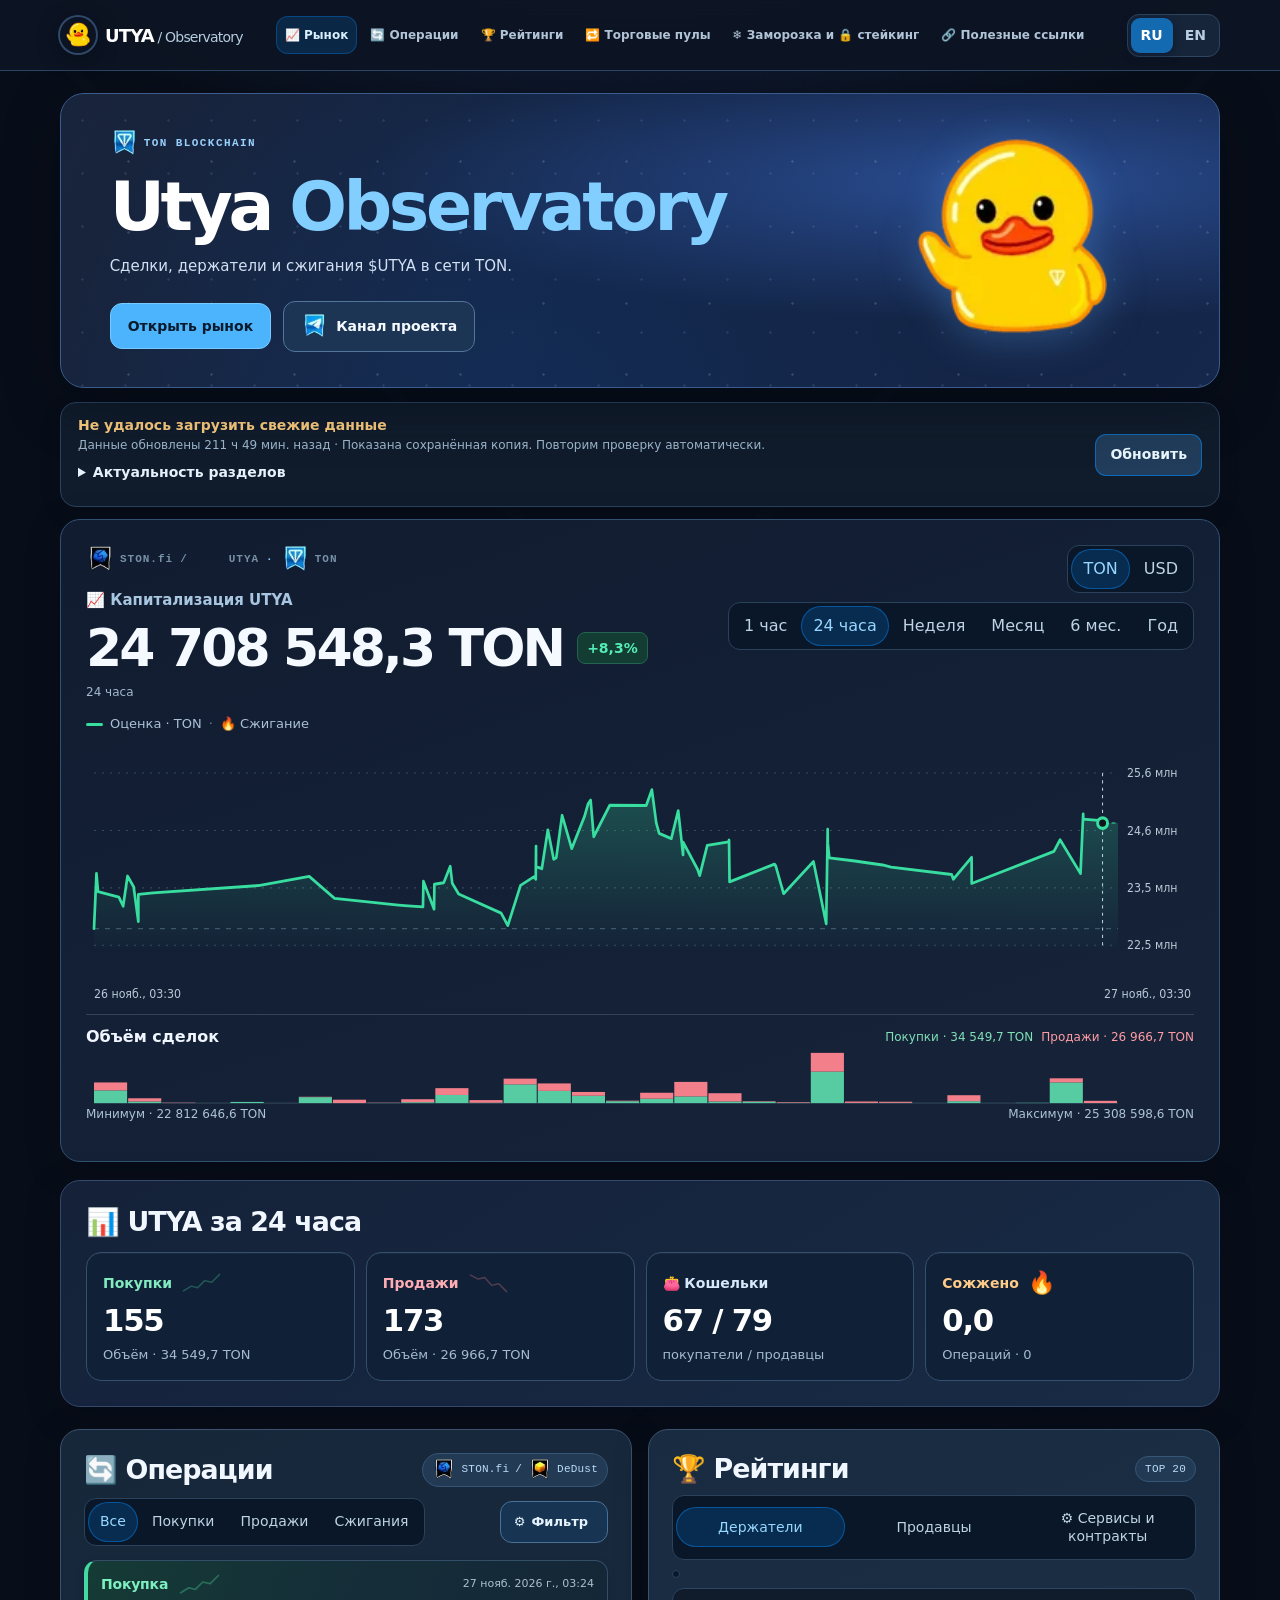
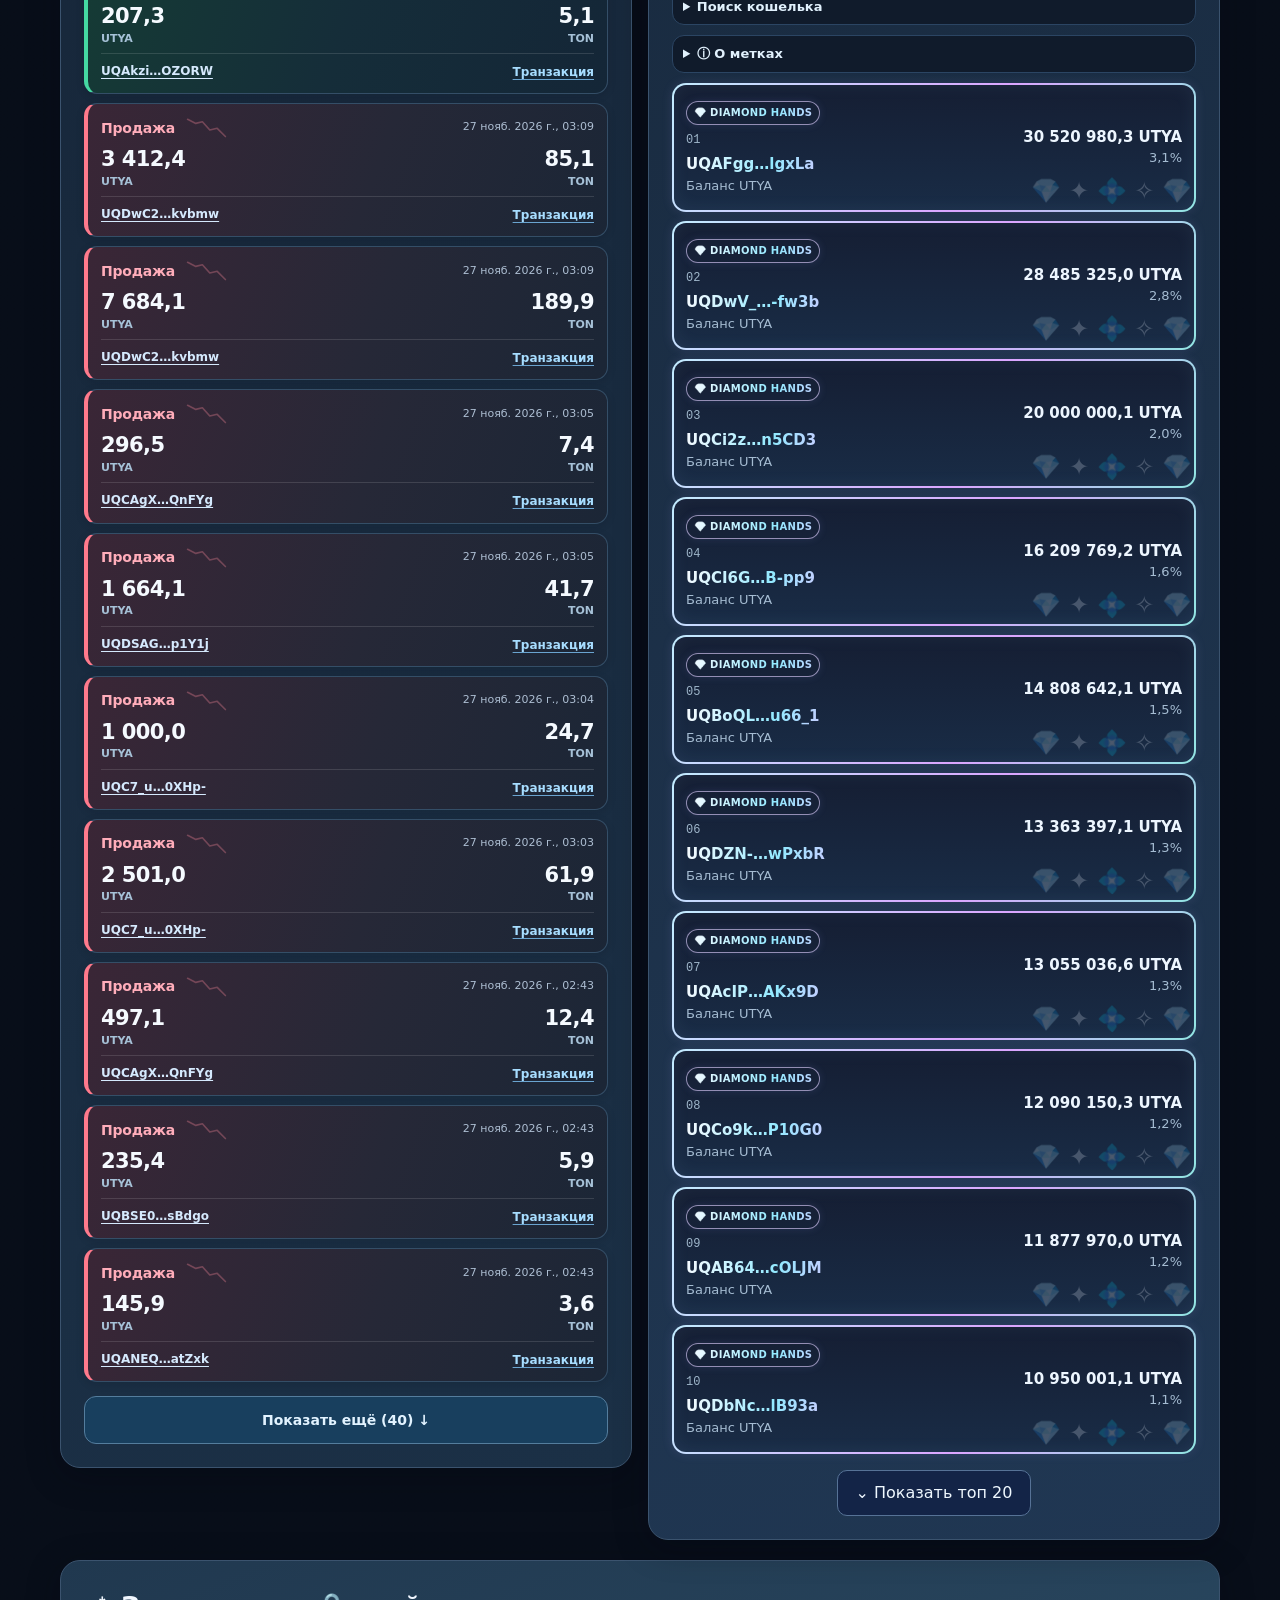
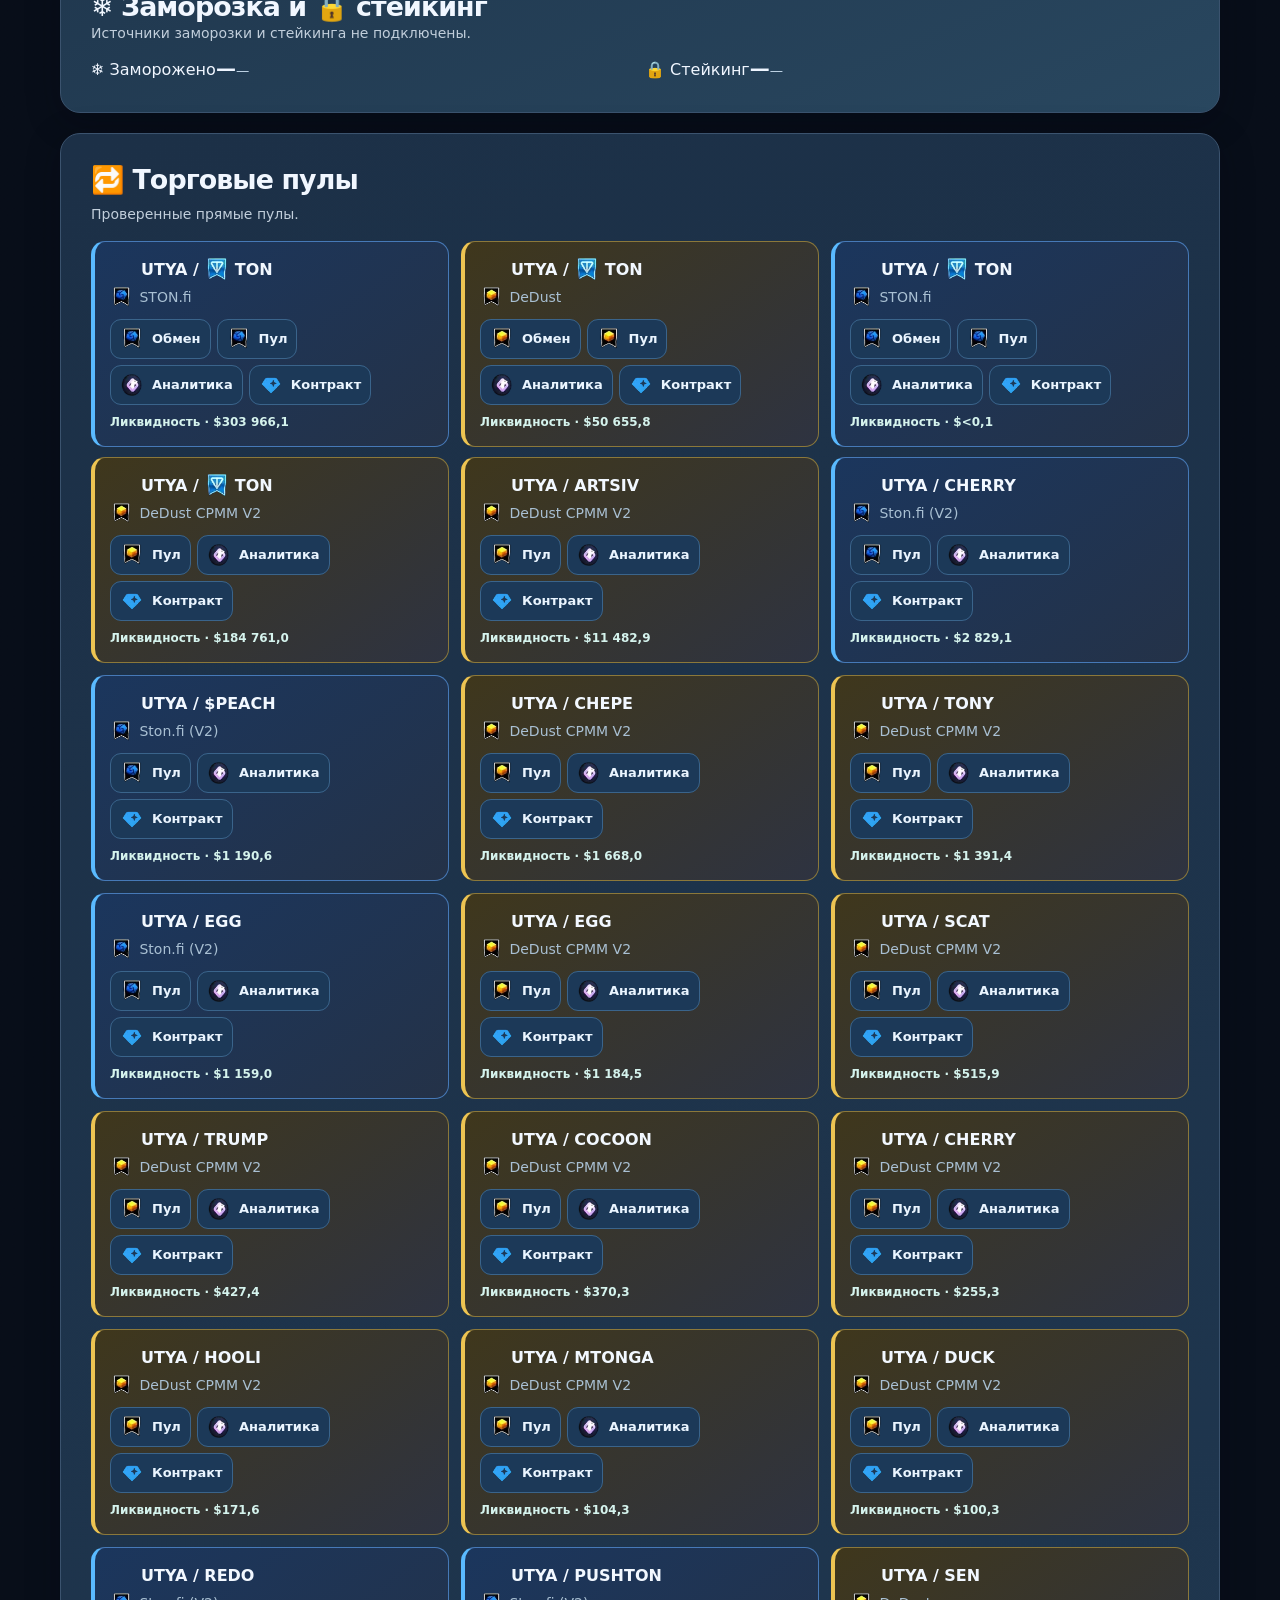
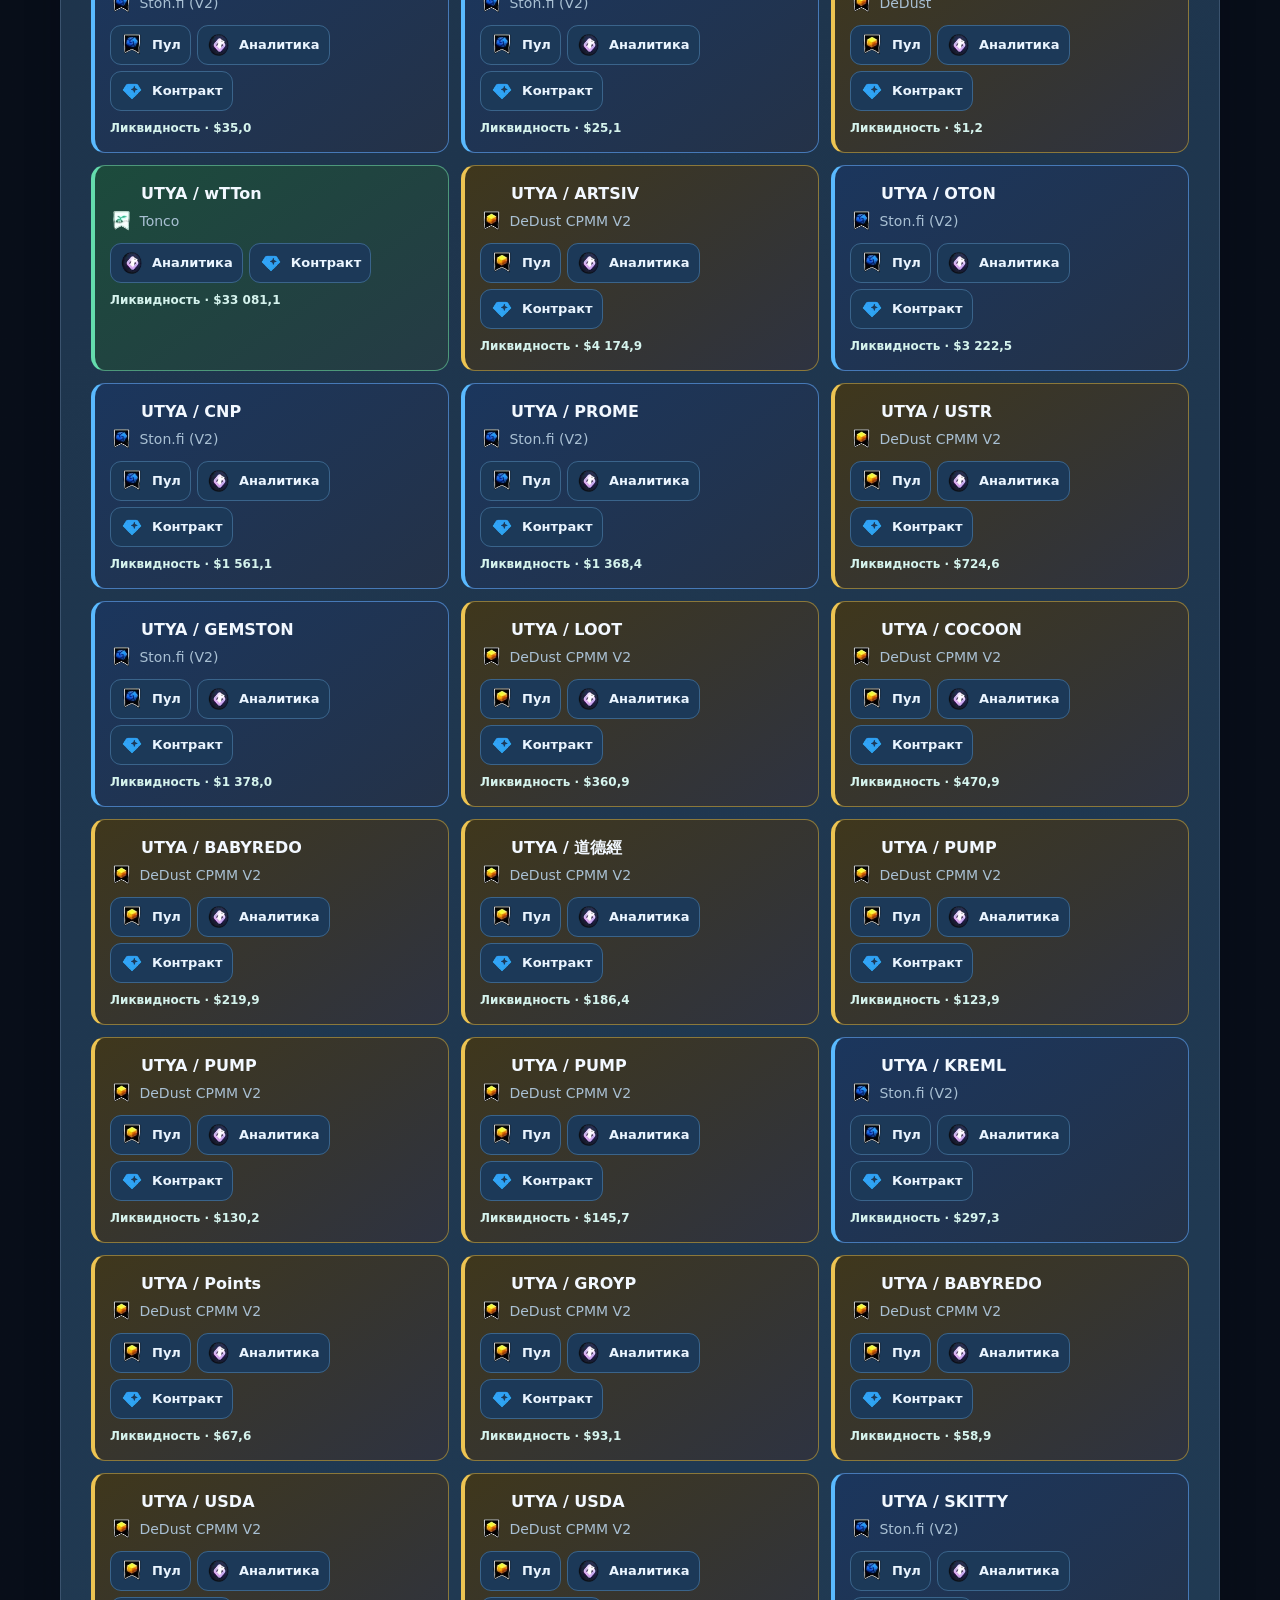
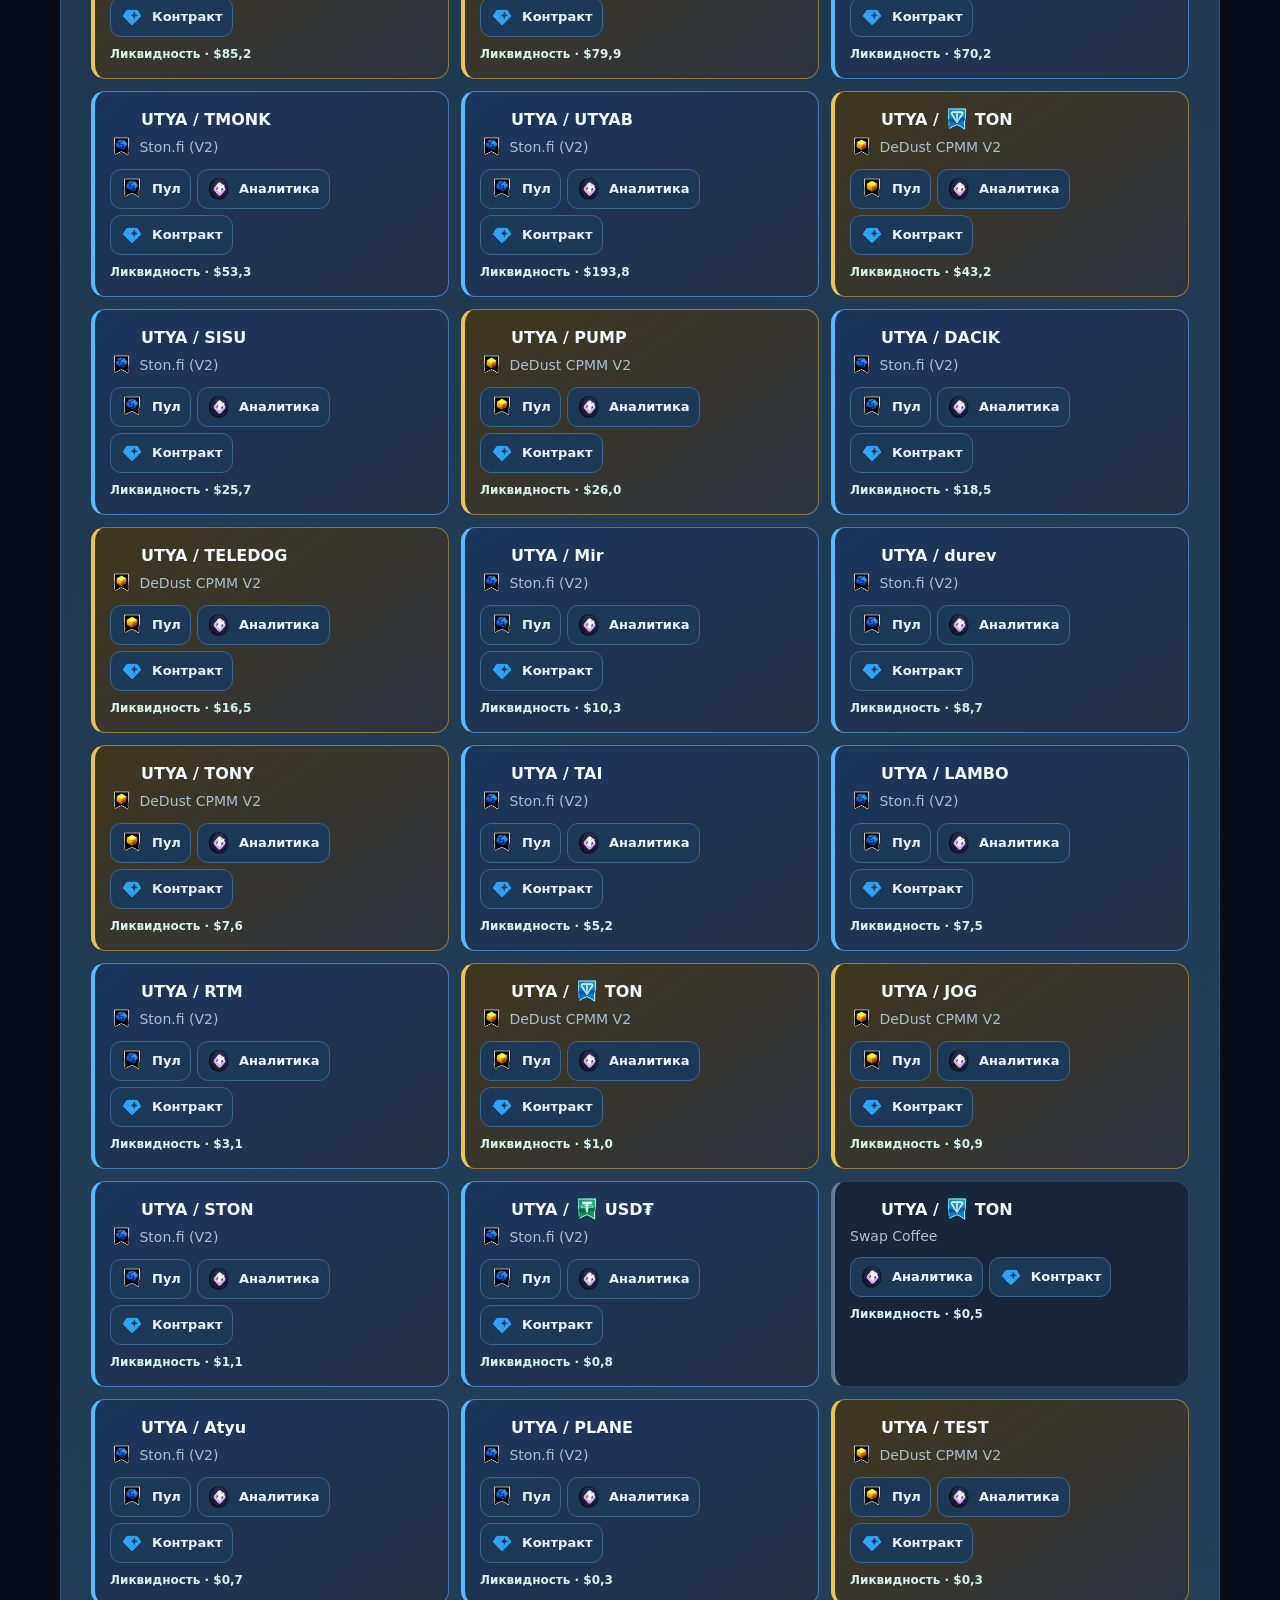
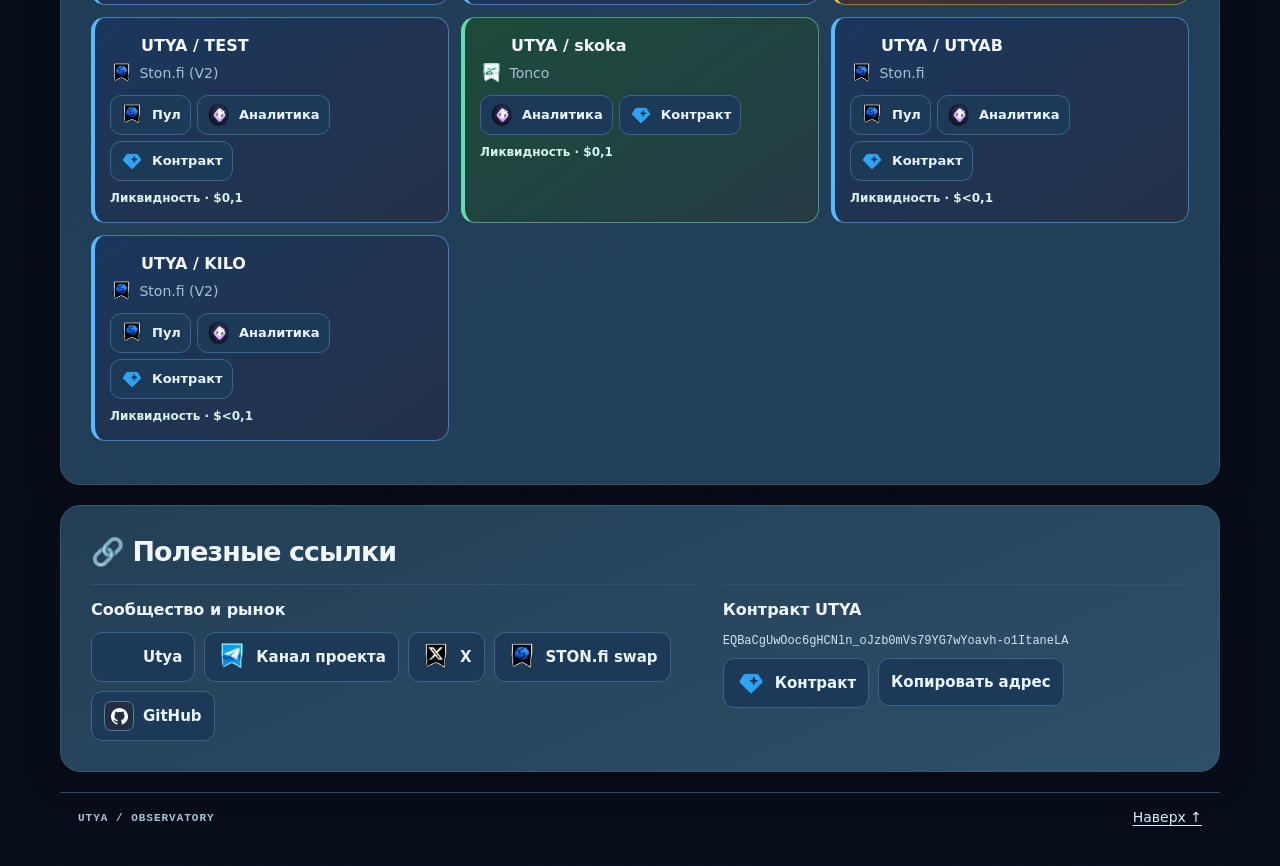
==== commit f8024076: "Refresh UTYA snapshot" ====
--- a/observatory/index.html
+++ b/observatory/index.html
@@ -1145,7 +1145,7 @@
 <section id="links" class="panel resources"><h2 data-t="links"></h2><div class="resourcesGrid"><article><h3 data-t="projectResources"></h3><div class="resourceList"><a href="https://tonutya.com" target="_blank" rel="noopener noreferrer">Utya</a><a href="https://t.me/UtyaOfficial" target="_blank" rel="noopener noreferrer" data-t="projectChannel">Канал проекта</a><a href="https://x.com/tonutyacoin" target="_blank" rel="noopener noreferrer">X</a><a href="https://app.ston.fi/swap?chartVisible=false&amp;ft=TON&amp;tt=EQBaCgUwOoc6gHCNln_oJzb0mVs79YG7wYoavh-o1ItaneLA" target="_blank" rel="noopener noreferrer">STON.fi swap</a><a href="https://github.com/Freebielife/UTYA">GitHub</a></div></article><article><h3 data-t="contractLabel"></h3><p class="contract" id="contractAddress"></p><div class="resourceList"><a id="contract" data-t="exploreContract"></a><button id="copy"></button></div></article></div></section>
 <footer><span>UTYA / OBSERVATORY</span><a href="#top" data-t="up"></a></footer></main>
 
-<script id="snapshot" type="application/json">{"schema":1,"token":"EQBaCgUwOoc6gHCNln_oJzb0mVs79YG7wYoavh-o1ItaneLA","updated":1795749560,"errors":[],"refreshStatus":{"holders":{"attemptedAt":1795749111,"ok":true,"lastSuccess":1795749111},"burns":{"attemptedAt":1795749111,"ok":null},"zeroBurns":{"attemptedAt":1795749111,"ok":null},"trades":{"attemptedAt":1795749111,"ok":true,"lastSuccess":1795749111},"rates":{"attemptedAt":1795749111,"ok":true,"lastSuccess":1795749111},"pools":{"attemptedAt":1795749111,"ok":true,"lastSuccess":1795749111},"identity":{"attemptedAt":1795749111,"ok":true,"lastSuccess":1795749111},"badges":{"attemptedAt":1795749111,"ok":true,"lastSuccess":1795749111},"domains":{"attemptedAt":1795749111,"ok":true,"lastSuccess":1795749111},"fragmentNumbers":{"attemptedAt":1795749111,"ok":true,"lastSuccess":1795749111}},"holders":{"totalSupply":"999999999.486690637","holderCount":12603,"holders":[{"wallet":"0:05820ee5d06dc31e3ba0cb3eaed05f03b407674df74814e440db790f9a502583","name":null,"tokenAmount":"30520980.292413346","share":3.052098030808005},{"wallet":"0:f057f491fc487f0c49f673e331766a05601f68d9e70df6538cd324820a2bbe7f","name":null,"tokenAmount":"28485325.00971354","share":2.8485325024335326},{"wallet":"0:a2db3dc9758c09da38c9744911fa4767bad013a222e60edf18e902f41d3fa7e4","name":null,"tokenAmount":"20000000.1","share":2.0000000110266187},{"wallet":"0:88e864fb12b449cf5b4b0296e823880c24e29dc357802555570f723789a2c1fa","name":null,"tokenAmount":"16209769.232032509","share":1.6209769240353136},{"wallet":"0:6840bb9aab31c28a45695981834acf855508b3feb0f1898a016ef3935b372eeb","name":null,"tokenAmount":"14808642.12481672","share":1.4808642132418135},{"wallet":"0:d937ea6475fef35f05175a75c182cc582a3a04441fbb0110848d2df97ac3b03f","name":null,"tokenAmount":"13363397.06650084","share":1.3363397073360397},{"wallet":"0:1c20f49699c2c5d98bd4be759f55a8b39933e6e8a989ab3bad9b663c8a26802b","name":null,"tokenAmount":"13055036.55158575","share":1.3055036558287023},{"wallet":"0:a8f641e2c97deabe8bef338d20387f07fa4ef71e2b0c7d27f9c6ae4c15378fd7","name":null,"tokenAmount":"12090150.304726913","share":1.2090150310932901},{"wallet":"0:01eb869f58cc270a97cd8be9ab21558580cd71fa9e384e4700f4dfaddf759c38","name":null,"tokenAmount":"11877970.042469798","share":1.187797004856687},{"wallet":"0:db35c6aa8a7bd0cbfe039de5af3cc95614f8a4adb341fa731620c2fed809a507","name":null,"tokenAmount":"10950001.099164428","share":1.0950001104785165},{"wallet":"0:374dcef51d52dda07444379c52965375f5f723a2cb41430c85822e843f446587","name":null,"tokenAmount":"10466354.113257676","share":1.0466354118630155},{"wallet":"0:0000000000000000000000000000000000000000000000000000000000000000","name":null,"tokenAmount":"10000802.735023181","share":1.0000802740156687},{"wallet":"0:a201927ad1fc0783b98d30c12f534b9fd2a044096aaacbb0482d4c85457646b5","name":null,"tokenAmount":"9703974.777182617","share":0.9703974782163758},{"wallet":"0:ac1e0e46d16129acf447ced89eebe60236b3d05729024370501defc744b0974b","name":null,"tokenAmount":"9081000.18289046","share":0.9081000187551822},{"wallet":"0:2fcbc568f85fffe6e89ac871434b2b22568e802743fa84fd184ac46454436e95","name":"utyaman.ton","tokenAmount":"9045888.385654799","share":0.9045888390298138},{"wallet":"0:f38b95e5366811c8c1b217ab4748c6388c8ca357ab218baf32fa813f306afeee","name":null,"tokenAmount":"8711385","share":0.8711385004471636},{"wallet":"0:04fc14406f27780f147343227ddb37fbb8632ff620eee9a87dee02492e3b54b0","name":null,"tokenAmount":"8651347.469135703","share":0.8651347473576521},{"wallet":"0:6af9af4b65bfce0605bd815fcc4697ffd6443f539f9a1e84174c642c4517a783","name":null,"tokenAmount":"8401023.438306233","share":0.8401023442618557},{"wallet":"0:8a985fb077fb7d4fe9000d12962ae177ee8cffba14f0f6239f678f2e9b6b6856","name":null,"tokenAmount":"7904138.124925765","share":0.7904138128983033},{"wallet":"0:4e1dda8f74c54f871e0b9b6d458e7d174ef6b5d2a629368f8661af9329d5557d","name":null,"tokenAmount":"7773446.832103537","share":0.777344683609372},{"wallet":"0:b454b08b0c082e5ea54df470aef742d6cc9fb63199451c0520638b74194048a7","name":null,"tokenAmount":"7753623.193825796","share":0.7753623197805803},{"wallet":"0:cff6985e8ff6a1b0889e9f1f527b824ac851e2dfcb50d9bc2b2cdee8c3925ee5","name":null,"tokenAmount":"7693578.723473918","share":0.7693578727423104},{"wallet":"0:d6ed14afb32e9efb7c58d24839c025eb87d7e1aa17ddaba3529c72bc20249917","name":null,"tokenAmount":"7397911.071095718","share":0.7397911074893135},{"wallet":"0:c89d8d2ede6a29fb990c3cde29a344a337664a70abb61a39fe7a8f07d368d562","name":null,"tokenAmount":"7229423.428492364","share":0.7229423432203295},{"wallet":"0:60e953ed1b7d249e45a5f87fa39295437bbecdd7585b48d1a817c6df83350dac","name":null,"tokenAmount":"7124816.66942956","share":0.7124816673086795},{"wallet":"0:c654682d8c4797b87681af9f275337e8039808e89d9ce0496614b19205405620","name":null,"tokenAmount":"6845460.384686687","share":0.6845460388200526},{"wallet":"0:fef7b00ea7006211d4f4a281a2e78dcf65bdb9c5bba93a54947af42246d5c9c6","name":null,"tokenAmount":"6574441.942250503","share":0.6574441945625226},{"wallet":"0:ba828a54ab47665da11c83987724c308c8d67d2c8186d72cc2ee9c5fc6578f9e","name":null,"tokenAmount":"6500000","share":0.6500000003336511},{"wallet":"0:779dcc815138d9500e449c5291e7f12738c23d575b5310000f6a253bd607384e","name":null,"tokenAmount":"6434524.01794951","share":0.6434524021252411},{"wallet":"0:cdd3233d21f8bf90726e710c80279a9413d3558fcde04c32f0f475dffa9b523e","name":null,"tokenAmount":"6148640.054813404","share":0.6148640057969559},{"wallet":"0:ae4ec8024f912a85e53336a4d4dd68ee104201a977f7a6391deccc0f3f470b4d","name":null,"tokenAmount":"6111505.50408405","share":0.6111505507221143},{"wallet":"0:1d9b08328908e982b0f05a6bfc03e0fab8ee8c7056c93f7d31e1a0b554965aa0","name":null,"tokenAmount":"6086652.59022629","share":0.6086652593350625},{"wallet":"0:0c1406184e80d810e5beaa394653b1844295af3f6b196438d81304884675ae4a","name":null,"tokenAmount":"5989650.440671186","share":0.598965044374573},{"wallet":"0:4b9f356664fa3f9981a1cbe786d8933223184ba30c40d10fc43594458220f54c","name":null,"tokenAmount":"5913624.58607288","share":0.5913624589108399},{"wallet":"0:bba481f73d8bee9093c147bbfaf4bd0ce09e4931b7a4c7c93e54dbd33a2ba243","name":null,"tokenAmount":"5745360.967992976","share":0.5745360970942124},{"wallet":"0:49da119bcdc22c15b72d95a184529997b656da65b736c903cb2131e750fa3dc7","name":null,"tokenAmount":"5560234.610265909","share":0.556023461312003},{"wallet":"0:3b614f0e5525435200ac13b2b14e388b0ff6af64edda98a8bcb1b2c2270f697b","name":null,"tokenAmount":"5350697.661466847","share":0.5350697664213411},{"wallet":"0:678dafe483da659bb1ca3215a249742bb5c58c13127a422dbceb572317ffe200","name":null,"tokenAmount":"5213528.606199502","share":0.5213528608875655},{"wallet":"0:7b5dae27d6725e1c0175ebc26cb0c7393638e2c68bf567516de0c5c8fb14ff54","name":null,"tokenAmount":"4734322.922754281","share":0.4734322925184453},{"wallet":"0:d98d77eea8bd232bfbfb928383ad12705e74309d18e4d61464a598ee4cb82e2e","name":null,"tokenAmount":"4683092.748961257","share":0.4683092751365132},{"wallet":"0:bc250333a680f6d1569c89588a487abaa757dbfd460d7ece9806df7cac911d03","name":null,"tokenAmount":"4393891.098326667","share":0.43938911005820924},{"wallet":"0:590c784c7459c328991d8acd3e5f8537542086f24cc70f2426badd419c8044a4","name":null,"tokenAmount":"4283944.459705198","share":0.42839444619041867},{"wallet":"0:4049959ea17b974ceb9a354733410db0586649477ee77cffdbcb9c1a77f79f44","name":null,"tokenAmount":"4283818.793392745","share":0.42838187955916696},{"wallet":"0:d9732f35e58caab943e35e069bcba417da8565c69b39f0a4d68d97cf521a8399","name":null,"tokenAmount":"4283680.861260647","share":0.42836808634595},{"wallet":"0:9328fc4c5677ac329358d4d6db2a7d02ced1097b581a11d56e18e4d1c898b3bf","name":null,"tokenAmount":"4263304.986240908","share":0.42633049884293023},{"wallet":"0:13bf4f871733b2d5ce5df128a472f32b1fc83cb80c5d0649210d62ce2a622173","name":null,"tokenAmount":"4232810.368731203","share":0.42328103709039444},{"wallet":"0:f7581686f7619adfc3969565123995d93a3b19b655b02bbfd746e5c95b916cf2","name":null,"tokenAmount":"4155860.08816971","share":0.4155860090302952},{"wallet":"0:41ac6bbbae604d2b2cd8b8f2b85a29a17e5f8a6c8ec16fcc909b44ba110cfb99","name":null,"tokenAmount":"4129406.516421796","share":0.4129406518541459},{"wallet":"0:270c89da8160a9c62d42dcc59b91c132af8334c728cc455d3e25eda8fd56e723","name":null,"tokenAmount":"4125367","share":0.412536700211759},{"wallet":"0:ca149ef825ab73b6575f5755625dfad8fdcf594c52ddf9c764ac42b346c39f77","name":null,"tokenAmount":"4016912.241230993","share":0.40169122432929116},{"wallet":"0:0fad4569f2eda170fdecbb479c2a8738d65461f0f4c8f914d9e37b457ecd4c68","name":null,"tokenAmount":"4000000","share":0.4000000002053237},{"wallet":"0:2ff803e3d5df27c30e57318b5a1dd407cf709bfc6aaa62216e89fc2efcd6c18a","name":null,"tokenAmount":"3905978.044501782","share":0.39059780465067573},{"wallet":"0:5abea335cf3e60b823f1e2de6e7396b486f7e8053cff096f05ecd4aaf615497b","name":null,"tokenAmount":"3897014.663281392","share":0.3897014665281766},{"wallet":"0:b7c0961aaa0f153431b3b0624f48082b85c4c4117d24106e4718858732e050f5","name":null,"tokenAmount":"3811682.348017293","share":0.3811682349973865},{"wallet":"0:b4e6c668037bb14395baf6ba454b42affe233650162bb720cbeca7e325b61747","name":null,"tokenAmount":"3700358.153269973","share":0.37003581551694015},{"wallet":"0:6f25807af5789ce48a9cc539c90ed9dfb03a9cde9178916613598ef0f0013678","name":null,"tokenAmount":"3643712.649701436","share":0.36437126515717877},{"wallet":"0:d57a3fc08e41f2e7051967e9a7cd57bb44642758e6bc8ec3e0dbe6f6a7c89072","name":null,"tokenAmount":"3620621.756936635","share":0.3620621758795134},{"wallet":"0:af2faf6896087eec8f54353713f61d0b406d0fe0520ea7d6a110637cfea957e8","name":"ton-binance.ton","tokenAmount":"3519394.590860318","share":0.35193945926668563},{"wallet":"0:a6413beb2a98e05762d44f13564723a5622014a57d56ac8fe6eb08b78691379b","name":null,"tokenAmount":"3500100","share":0.3500100001796634},{"wallet":"0:be42f52d5fc711ba8813f323d73825256083e7f2ac4b72e274096e0ef63656b6","name":null,"tokenAmount":"3500000.695247459","share":0.3500000697044042},{"wallet":"0:3fe8417a2106d996681201db94e83ef718c73587e8154ba242498830d8d3ac54","name":null,"tokenAmount":"3483829.076703481","share":0.3483829078491763},{"wallet":"0:bccc2f25164a2e779e354f00d6192385d73402047d2de5e2f3706085ce13035a","name":null,"tokenAmount":"3300829.283336501","share":0.33008292850308474},{"wallet":"0:f2d218624dbd83c492074adcc643d879a97295b65b97abd94fc6d63786728c1e","name":null,"tokenAmount":"3250000","share":0.32500000016682556},{"wallet":"0:94e3b17a4918492d81cde639fc7ca3214d457f679118d108fbd7dfbb91e1f6ad","name":null,"tokenAmount":"3245658.819611584","share":0.3245658821277611},{"wallet":"0:37713a0d93df7bcd749eaa7006b5caa187b840268bf7d1a65b61c3aeb58acae0","name":null,"tokenAmount":"3184225.110964787","share":0.31842251125992793},{"wallet":"0:b349a98792a1b3298702ed6504baafe86e19e447ddd41a4c18e2b0cf31e01b37","name":null,"tokenAmount":"3123654","share":0.3123654001603401},{"wallet":"0:472f7669c1c8d01a7ea8ef7a81f9e3c357fae3dc9e7c8c3584d28dd3dbd40997","name":null,"tokenAmount":"3045100","share":0.30451000015630786},{"wallet":"0:1f158e38cd8251289f1278021a5613d569c497cd9d0db0d4493a56fcaf5da298","name":null,"tokenAmount":"2961317.207181707","share":0.29613172087017786},{"wallet":"0:66cec988ed6a39553375bc16c77945bb91f5a869ab0675a6d9aa41dba805f19a","name":"gwhale.ton","tokenAmount":"2881207.231426238","share":0.28812072329051885},{"wallet":"0:bbfeeb1e32cb5a8e9f48c395170c46641cbca11cbefe393a4ff15d81bdfc345c","name":null,"tokenAmount":"2879999.723073128","share":0.28799997245514586},{"wallet":"0:11e23af2b0d9e3ade160a82a247812592793c162d1d7c6f3583abfa391f2f4a4","name":null,"tokenAmount":"2853882.806337334","share":0.2853882807802259},{"wallet":"0:f8f492b2c363e949632591cfb10430fb981a38ea577821b4e3bdfcead705b404","name":null,"tokenAmount":"2807640.347136065","share":0.28076403485772533},{"wallet":"0:3215167f5c0c15f61b50eb3c64361e56bd6efefdd210bb5d78949c3923b3ee22","name":null,"tokenAmount":"2764662.602710864","share":0.2764662604129991},{"wallet":"0:f70de80d86241c3a84059e9571469232f7324421c00ce70b040f17cbb8b23f3a","name":null,"tokenAmount":"2606056.929907177","share":0.26060569312448906},{"wallet":"0:a94f15a1632a32bb23063a23a88a113b485258168b72219b9f07220433827e4b","name":"fullsendutya.ton","tokenAmount":"2581406.187595025","share":0.2581406188920085},{"wallet":"0:da303a41fd89374b3318bde79a42ef3789a98dfd24de1b7ac54140707e1c7027","name":null,"tokenAmount":"2574029.366953925","share":0.25740293682751986},{"wallet":"0:7dbbca2ecad6fe883a97db9e7b07df9ebc838161d24e0be5dd509d9ba0dcc816","name":null,"tokenAmount":"2500000","share":0.25000000012832735},{"wallet":"0:01f22c3e72ebc265eb302e42ab316d631297b14bc76a2e3183c1e95e2a34825c","name":null,"tokenAmount":"2433024","share":0.2433024001248894},{"wallet":"0:c456887a9cb4bd5407a802eb67bb8c52d91265be1760402b21542ce9acdb475d","name":null,"tokenAmount":"2432248.218001684","share":0.243224821925018},{"wallet":"0:049b7cffc8296331887501e280f5a39d125fed063bd08cc4c3dda7d5dbc67223","name":null,"tokenAmount":"2403417.046936506","share":0.24034170481702025},{"wallet":"0:796df20230c57433a65ec1c8d9dc3c116ee01291e4c49f0ed1abe0bf2ea91f7f","name":null,"tokenAmount":"2400065.470966184","share":0.240006547219816},{"wallet":"0:5e89652580caa0719d8c2f34d70346aa868c91421cd2811a3cf32b0e53cba5a0","name":null,"tokenAmount":"2400000","share":0.24000000012319425},{"wallet":"0:ac985ecb77476b3fb4cae6ee15b1d13ef8dfc906a1575a66ce7c3596b4e91b1a","name":null,"tokenAmount":"2390187.265666669","share":0.23901872668935745},{"wallet":"0:8f6985cb83fcd1ce561ea858c16c7ab2a44609c5eaef37f67027bc6141d5164d","name":null,"tokenAmount":"2344726.859305068","share":0.23447268605086383},{"wallet":"0:e542dafcefa76eed90cd44d6201b558f9cfed48e10073af3d2d5eff7764c75fb","name":null,"tokenAmount":"2319277.021650473","share":0.23192770228409795},{"wallet":"0:a99120f4a6e8c85c96f5a8f1126fa099fc4513b1aa3734466b97d1b9ce6ca0f7","name":null,"tokenAmount":"2307123.406339574","share":0.2307123407523842},{"wallet":"0:8218be1294fd880e5867362d93be2dee7f50e2fc60f8b082a809c895e0dcb657","name":null,"tokenAmount":"2302923.319369906","share":0.2302923320552018},{"wallet":"0:c5f4e6829ceec79350cae0988656f7a4bccaf53058d629b3364bc9e80a8be4db","name":null,"tokenAmount":"2300000.592632861","share":0.2300000593813473},{"wallet":"0:ac9b47205d4e9550f462d9f69904160bc7ab5b70621043b172f2f9b37ba89831","name":null,"tokenAmount":"2278552.757065361","share":0.22785527582349635},{"wallet":"0:57ea169cbd0270e40fab6ec75b3074d401a579e13014cb2bafd5c20dc02e5fdc","name":null,"tokenAmount":"2214975.553768825","share":0.22149755549057926},{"wallet":"0:140ddc3d2fb26c3c3daf254d73f18a0b0cecc8afa68ff7a3fa6c22f52a19d983","name":null,"tokenAmount":"2190000.196462233","share":0.21900001975863806},{"wallet":"0:cf563aac43f868c50503119f2d496fd4152977301f50722494b737325f57f72d","name":"dedustfund.ton","tokenAmount":"2181764.073739195","share":0.2181764074859115},{"wallet":"0:c0bd296c37f04cea8e89dada87632f6ff056819d3d0603fea99819639acd3f20","name":null,"tokenAmount":"2169709.270575095","share":0.21697092716888272},{"wallet":"0:4b8752e7a89c0d8255711d06660ecdb0f5d9b5912a71e7e92cef16172badacf7","name":null,"tokenAmount":"2163052.997264297","share":0.21630529983746125},{"wallet":"0:4a22bae492012ae4d76bfe2a487234498fe253a9b7d97c8c5313f4d8e18e1879","name":null,"tokenAmount":"2130416.521311805","share":0.21304165224053678},{"wallet":"0:cf319be786f6e19d4be7734bd7175935ac898457bc6fe750f4518ef0c1347d12","name":null,"tokenAmount":"2071580.12550579","share":0.20715801265691514},{"wallet":"0:052f8fb1c09be11802e535f7ae063bd73fd7b470a5a9e528f8471f4a6703009f","name":null,"tokenAmount":"2038371.302064622","share":0.2038371303110937},{"wallet":"0:aa1c16c87b6c11c9af04dc1d1bc2b8876d52265c462f6162fc8bfc43218f2f17","name":null,"tokenAmount":"2013230.580323782","share":0.2013230581357192},{"wallet":"0:90b73d0f473bb0c58485348b518be2f63b7c66050a498b92b7e26b920ea41b1a","name":null,"tokenAmount":"2007498.591078177","share":0.2007498592108645},{"wallet":"0:83bfd1581226185cdb39a6c6633a50b67fca70d12bee327f8ff17b0250114142","name":null,"tokenAmount":"2000001","share":0.20000010010266192}],"asOf":1795749111},"engineVersion":"1.3.0","methodology":{"valuation":"last observed swap in primary_pool times CURRENT total supply; not circulating market cap","primary_pool":"EQCO9NDT4Il25_4ZpHIOgMAUbRJvpsI9pLzqhD8X7eTVB7X_","sellers":"sum of successful supported native TON swap sales; service roles excluded","holders":"balances excluding known services and identified contracts; unclassified accounts may remain until verified","burns":"accepted burn notifications and zero-address transfers shown as distinct evidence","usd":"historical TON/USD rate from CoinGecko","history":"incremental confirmed swaps; missing intervals remain partial"},"serviceRegistry":{"asOf":1795749049,"source":"https://github.com/tonkeeper/ton-assets/blob/main/accounts.json","sha256":"4286bd47e11399901a7d713c9e98a5dba17300d76fe272f4f5d46110a84f4e2e","entries":{"0:ad8afecfacc248996885d8be6824280f9f3a7e54c2f6080b7971b9f556c280c4":"Crypto Bot","0:dddcd3cdad60af4c0d69389f567ad51d0c263fa4968d655ab424c69aadaf9322":"Wallet Bot 1","0:436a76c2794a88e3fbfec6b9c0374fc8db046f10868b835420d9937973a665d4":"Wallet Bot 2","0:6e814e6450e8c578067bb656298fb4d01397dd15018d7f34dc369eaba4c2111c":"Wallet Bot 3","0:5f00decb7da51881764dc3959cec60609045f6ca1b89e646bde49d492705d77f":"OKX 1","0:f15db2c62cd86aff0860d39c491fc73a31395fafeb5945e644498562260c782e":"OKX 2","0:e7e86da08742ed933434ffeb8f08a63c7e100ee842e25f599a9cbf0891574a6c":"OKX 3","0:0338def34b84c6ee9134a04ab1601450be446340a37ae259de57cb37bdb590cd":"OKX 4","0:a30a49ec725e9f57244b66af4c2da7ab76004b4fce80d3a34b1cd0c37762abce":"OKX 5","0:24da1e7b8da901e5b3dd0f98c397feb6e5a5ea483195a8b6bd0682cf2c5327ae":"OKX 6","0:7f2e84c723d8b6b6b1aacf810c8c26ab23c22022b464b87104b2d3065b0ea70b":"OKX 7","0:854ec4521efd52ad43bcf1988e4c44ebdf9a26ad18fa51abfdb685fc3b348a5c":"OKX 8","0:f9bdc0de461c1a2e002fada9550bbb095c8f9f73668d70c517a9cc7e050f8e5a":"OKX 9","0:9b9b739de2527ae72d21083f5198d710c7288453b4733e57ecadb2e189ac829c":"OKX 10","0:b31535e934db05bbc220267467903c8108bdabcbc2a06588838b726ddf589ef0":"FTX","0:57eb74407604a19f7e04005315ef70aeb7b675e6551977586756f6baf12125ee":"MEXC 1","0:1c7bd690f4f93de8b93db5790129dab65926c6e1fc9b57380089db5529516630":"MEXC 2","0:d887d0e2d1c4fc4126e71c970d33ab1896940000eae703bb1ab6cecc830777e3":"MEXC 3","0:7994848c1fcbcbc57a6a5a987b66eb424b8b54e10759b6b514a66b600c2b0eef":"EXMO","0:8d195793baad9a08c46dc353aebe999341dabd07721b9725f19e18abc3d10d92":"EXMO Cold Storage 1","0:26ab8ae763a3a7c3067d882b7b01cd5d37254cb8768f57b6a47c00028effc7b8":"EXMO Cold Storage 2","0:0130c77346e9ed82df677d107ad6a775c11f9c18f6a05c0dd17906b355850dad":"EXMO Deposit","0:342a359e38357c083968129fddddf049ef5c47315bfbef27505a356bf9f02d65":"CoinEx","0:555f3053e257130374bb831ae0e219e5e5f9ec0ca8f8a0d133369d3d690c64c2":"Huobi Deposit","0:85af78e8d035e920117cda654615cdf371d464480b629e110d3c5310d85ab362":"Huobi","0:80d4123841167ca989ac912443cc99a4b9c1a87584536427ff6fd85c92395ae9":"Kucoin 1","0:b37e57033db21d10b950e6143b658c10c3bf425bd193025960aef7f22dbcf4fc":"Kucoin 2","0:07ce60b7e5f255a88c3707f3fbc79e2cf924ed6b4b7d09c6324f0ba2338a48fa":"Kucoin 3","0:a14b1f452385b2bb984ad2c4441e1d23cae071fdfc096dfba53ebba3b6ff1d10":"lbank.info","0:75726a716f747e60b0371cb0d5d35471e8e1e931003fecc3a0961a8bd82c09c7":"xRocket Bot Cold Storage (Old)","0:c1dc654b598ab84cda4f12372efed8907cedf0901865a58649087373e01b1c24":"xRocket Bot (Old)","0:45614fee399c43d77bb597558791831bc0ee31754cbb2b5b1fbf5a3488ed9940":"xRocket Bot Cold Storage","0:011a8f0a0b36b779af033473274966666d1cd6fb4e77df679375fbd6f970d012":"xRocket Bot","0:c3f1da8ecda8f8cd42bace224ea3f1b6971eaa7f54c492d4d190527b4f573f7c":"Bybit 1","0:4a1f3ebcc66bdcefa90245bdf541a50ada1c688a487534b1587abffd93038834":"Bybit 2","0:cd525c15904d7b4027eae08b318624260f371ce8c9f4fcca0cdb7b583854107c":"Bybit 3","0:ae62a192da96e266161a702cc9f6de91c0c3441f17ceba51bc442dfb2031a30a":"Bybit 4","0:e3ce05c4da977132c24a3b102da8b5fbf2ea9173337b49de346e4a4b057f7579":"Bybit 5","0:e33ef85d174eb457c072d1ee10215b69ab9b64192f7421302ab1c8e26b7ad4bd":"Bybit 6","0:7f97f36dda3f7dedc9e12f8c09c4f89e7fbc17527ab3f67de4c3b155297a56e4":"Bybit 7","0:7d133d4e425c8e00de015513a44e66e6d163b21e71720aec7579965e5de28c55":"Bybit 8","0:f2dc1860686cd658987e2bed8216532d8c004460dadea907cc7d4ad7236c496b":"Bybit 9","0:4a1c20bc9a6f9294f75f1c87a7f383a8b73a483a2e6dcb3630ddbe78b3ccad00":"Bybit 10","0:008bb088e81e38d583826901093567027cc1575ec744ac354fa4eeec302d166d":"bit.com","0:1882478daef1b7ed200cbbdc201bd4ed0b24c2e5f1a4c7c15aeb7e3b1a759193":"Coinone Deposit","0:a4d2072b1edc1355fc7fbee0095beec7889a2d3cfaa9edcf2ce9e128631abbd6":"Coinone Withdrawal","0:f3f4ed0913ab555d023745058f1a6c55a49d4876593cb9bdab1f780a99b185bc":"Paribu","0:f9873509de5a2f97f7b2805f5f7aafab447f43c91e751cc8efabc6d2ea09d78a":"BingX","0:b496b8f73b469ff06a2d89e62c4d70a103fc228c821537b49dff092060bc281f":"Gate.io","0:60ff0b28e2b3839bef250a81be9f2e78a6265b980ec5d24df4e44bbff2c3fb25":"TIDEX","0:23eef28b6da5a368d6c0b8028fd5ed47c26758676bc9db1b5653caaadc969f91":"CWallet","0:00ffafa9fb3d4f837824436d19953c792be6632af73a9b82c4dc69ca07195087":"Matrixport","0:b58c73481f25a280f9705ab3424be850614d823256263ecfa049fa9fb917720d":"QMall","0:00b402b789e5626e1c61b50c5dbe2024426e92f16c0c2fb735396df96046b5fa":"BIT","0:2c54797319837b4c6d014fc991c1a8d4294dfd4d6cec4937e370f1f27db0423f":"Bitforex","0:6a5a76a1538cf9596590ec3708470649c342624bf92e63a6a7a15254ededa904":"Bitfinex","0:59b065c5d66261a5317660e96eee476aa6a11b749bdcbe8c0d1f3dbf24200d1c":"OMPFinex","0:3cd5ad54b190a71caab984b0f210e3742c7f2147b7e9073377d7c6b470017362":"Bitrue","0:6c53cd87cc0d33486db42c1c7fc03dfaeb2f7b815afc368ab1aee567edda3f72":"Coinspot","0:9a582c23266b8ea47eb71118a3c040d42b230b2266fecffe2d3cd390c0922c35":"BigOne","0:dd528505af15c6e5206bdd8f6c9a3b541f80ca98ae8a5066ab3ff8de1ff5e678":"Farhad Exchange","0:2b6f3cda567c385f0645486f3c665a451f56b2969d1be57d86eb77c6077a81d1":"BitTime","0:cdf7f0d7c09036f064272e3c429ed570be49ef29eb3a735b64bbc17915073732":"Bitget","0:e9c0a24ffaa6aa4f228890e71ae9550bfc53a6c57e643bc31c240e18727ac1ce":"Bitget2","0:336502faf83ef5b532d315ba71450b661c90e83fce64d8bc1fd2bf642f3555d9":"Bitget3","0:b308c7f9b4f596f6250175885972549871b05c70ed3619fd5a939401eea972e4":"Bitget4","0:e2d1df206b372db1f3b890e60d185b67aa0c9f1b6b6ff60a05091c8c01b40ac4":"Bitget5","0:7a0dc94da9f48b968dfb87be38d4fab7286288db7a04d3081feee177376d9089":"Bitget6","0:8785ef5ebb0fd24c6911d10f43c00961e9748fa54297a1ac517e3c5fe76bb0be":"Bitget7","0:213b6804c2082135a4a803da8e3b30cfed51aee9af2ad2100334b7f4711d3bcc":"Bitget8","0:573dfe99490a041703e977e4724135c5b8bea0bea67839612247451ca9d5c4cb":"Bitget9","0:de2519a527de7e1d4c1028bdb74e022b28a6e370e4fec3fc27d8d971308f99bb":"Bitget10","0:06476e580e250d0abec5c365a711833483c581d57b908be37d56bdb0e338c312":"Bitget11","0:c9959a997e1d4e4383d8db37b86d2101ce78dcf1f1b3904d9888fe572ef0efd4":"Bitget12","0:c07e51e5b694937758f45f4003071c84f4c4a68bdb168a22c3d6c8b89cd6186f":"Bitget13","0:1797a5c4c50a2b312ce9927ff6f12efd3b0b58ff311445118c2d2e64312b5d79":"Bitget14","0:6083005b354ab1c4785aa8ce8293ee5c9c182e9248f27e9c9074f35c16342083":"Bitget15","0:f99b14600ae44d2f12b178e8c6eabd78892ae82c5e45b6898f9deb7eb203f9c4":"Binance","0:8e91b50381c36dd42accdb51f5cb5d96848568b4924f8079b1a5ae7e10f43eda":"Binance Hot Wallet","0:ca1d9edeef40b3a9dbd9082f3767859547c3ce0bf641d09d58e33a3cf06fb309":"Binance Hot Wallet","0:a2faca7adfebd5c5970108d1f79065cef32b0c143fb13489066b684cdd7ee95c":"BitMart","0:5d5a830e48214791f4ab5352900c624d3bff3c5efd630196b180158eb789990f":"Nobitex","0:cad898b200a0934ee416c2039bbf3f5d7f1a323172875b3c19d378a6f540f7b1":"Nobitex","0:4532d5bcdfb05d3275cbf255bc91c3635cd48d63b719441581c5542a4750fdf5":"Nobitex","0:a32d52ced80a23fe4fe90ba94593ef686de03f9fbdaa069e642826a95234b982":"Nobitex","0:fac8ffcb6f89572a1232d59e91c65909ae408663fd2ceaecd35f35b5e9d670f4":"Bitpin1","0:c14ce5d772539be26fde315a505a1e0514104e76eef776f0b845e57df0557ddb":"Bitpin2","0:dd36441bf4aa8a6a6ecfd763efde1eb82dd86bdcfb1456b45ff4b73f87657184":"Bitpin3","0:402f5d4f4f8bea7b0bd511b9d3771834c1a22bbbbc8a326035eb07aa24f5c9f9":"Crypto.com","0:ca6e8f2a3dfc875b8673d8677f3818c4b8c02d1aa481a86a0c61bd09f8269f1d":"Foxbit","0:60def37fb0e6f41b18a73c2496d96b25442344864ca0ed97189a6f37e2439c56":"Richamster","0:97ad93444915089e812238ff10abe9066d0b03ea3dba2a8630fb9c9f88aa455c":"Wallet in Telegram","0:1f5806c73d03bbc96eb7eebf16067f1f2e8e270cfa16d57001aa9eaf7456f008":"Wallet in Telegram","0:1b44ec553616b0e4551037038834bdf0bdaa1f0440e10f3331d9841585612a68":"Wallet in Telegram","0:cf06c94efdae26faaa1d85092fc4daee78eba09e69c36dac051c1d8ffde35f40":"Wallet in Telegram","0:91887059ba56a03790b0696d7a402ac0691dff62fcd398e813f97d3b2736fa58":"Wallet in Telegram","0:6db0f022632b6269f0d4dbf8ea60a8448bbc2bcfc6812e31af8cc6405c268af7":"Wallet in Telegram","0:dd6ff02c59634745529b99a8d5beeea9f6c38a9188e6a7e96a424e3820c8ac0a":"Wallet in Telegram","0:023895aef955024920a291c6f3715e291df1b3dd254eafa8b09e21a2d58d5897":"Wallet in Telegram","0:f5066318091a8cfb530ec732104ce38f7783d92a6679ffcc0ce0960b0e94c7d0":"Wallet in Telegram","0:0c5684355f5410a923fb7dd59314905dc7ff157b28c9130671c7a4f17007e898":"Wallet in Telegram","0:23fe558cdf44249381aef36472e64a5072a24ba97fb61b2f5791da6013aec92d":"Wallet in Telegram","0:b7be71ac1b40e436db36721d9c20e82d44e78fc1e86a8ad15e00b1cc16831dcf":"Wallet in Telegram","0:55b7223f04dd1f2e1b3f28e4ad628fe6cab60004f280fb0a58cd27fc590b2eac":"Wallet in Telegram","0:659dbf460831a72795c4a9a9872fb4a3e7fd302783068dae53e8f2a5c150084a":"Flipster Deposit","0:d0a6eb95408e95ce97b0ca597fc523ff4809523635e8f519e00fdcbdf42f0c54":"Flipster Withdrawal","0:ec85cfc7fd1009362e421b5a0141f510d6540107ab73e7829fda1ef9e97a75e3":"CryptoBot","0:817438e5b0e6eb113ab74d73fc95f7ec19247dbe6ee27a42c3d0164d614c3ca1":"Ourbit","0:66a1e72196d64d6faf48fa4b2ea861f67b0484d2d14a59caf701d8c286ce44e5":"OKX 11","0:419712bc541c4489d6f1c38a105722d293b8847fd54f2717ad69142911b8be5c":"Bitfinex 2","0:6c25b5f2fe5ef1a6a1978f611f61a50883fd50a0822b19176445fca931823263":"OKX 12","0:14de4b02647941779108b7b99be85596260ccde813351000055d744dd8aba04c":"CoinEx"}},"identity":{"byWallet":{"0:05820ee5d06dc31e3ba0cb3eaed05f03b407674df74814e440db790f9a502583":{"checked":1795749111,"domain":null,"linkedDigits":[],"role":null,"activated":1756425008},"0:f057f491fc487f0c49f673e331766a05601f68d9e70df6538cd324820a2bbe7f":{"checked":1795749111,"domain":null,"linkedDigits":[],"role":null,"activated":1705703915},"0:a2db3dc9758c09da38c9744911fa4767bad013a222e60edf18e902f41d3fa7e4":{"checked":1795749111,"domain":null,"linkedDigits":[],"role":null,"activated":1728772182},"0:88e864fb12b449cf5b4b0296e823880c24e29dc357802555570f723789a2c1fa":{"checked":1795749111,"domain":null,"linkedDigits":[],"role":null,"activated":1794954655},"0:6840bb9aab31c28a45695981834acf855508b3feb0f1898a016ef3935b372eeb":{"checked":1795749111,"domain":null,"linkedDigits":[],"role":null,"activated":1770679589},"0:f00b66377a9b1e6a5742b132b710e444df28f69756648edfdae2b95028db24bd":{},"0:8081761f119a6e34caac3da5ad4b130d940a451bddce495761340b9ceab2909c":{},"0:d200680b268c7d431d2894934272da4d52eb2ba8c943e74be28e099a096fa9d5":{},"0:bbfeeb1e32cb5a8e9f48c395170c46641cbca11cbefe393a4ff15d81bdfc345c":{},"0:0d110e78adb1800f6455741051c531bbe1ee4620e5381de44a5dbc9bc54f9ab5":{},"0:52134773a9803f5ba133f01592876a55763d347fc44e04b93f694dbd8968ac05":{},"0:e1e3358a985a19b447f40d1f2bd104dc03c25be10508971e7f309273b932ebae":{},"0:744b65a1a9d6cc2626f8e3d4be17c45581e853b070300fbfc15a75cc71f35024":{},"0:a2d4b893ae32fdc8b850803577ca124ac560f9feca4f57c6feba1d0896532f88":{},"0:501cbeac6bcbb630970c657bd08ed7dbf913b436b09b207362b261b8c5d0d535":{},"0:00fc5a928a393c9747c1dd2e3d61bbabb5857ae4259b616e3b888cd527941e62":{},"0:950aeaf422527bb77a882bd76f84f48bee056a520e1f14d58837b75a6e504af9":{},"0:7321ea4a66c5e5e66c5adbc7707ee26de4c26a19c3af022feae163260f8ede3a":{},"0:6aefd8f2a09f3c5088d1630fe59b34722e5ddc7025903902b1ff51be7aac850f":{},"0:dae15ccba7159b092a72a3a535a5f8b2bbc788fd2d83b1d3065dc6f37def233a":{},"0:cd9db24577520ce1374af0f4d02c41d5e42aaa185e600738a4bcabbe0ffe99ff":{},"0:feaeb1b4fb624cd431064f30cf33954612f6f0ff36ed72a5560b8fa2470d7f64":{},"0:34a6ca017033a1c87e447a329e53a60ea7c83e544f04c4216a8c38b161bb4d53":{},"0:dc65e0adc321201f8d9526a90b2a1e8061189219c7e96eb86e8f105dd82d263d":{},"0:0ac79ade659088d3db5572b672944c5bee9bc0f6b15d9260450a896367ebd884":{},"0:71f30112f505297959263c6c21fcce69811743cd890c06117cd8b091d9b80b21":{},"0:dae149d747670f88fd1f53421923d4918594fc06fc1322b25b51990e4f73c9d3":{},"0:fe18950b3e4d531d3fb91be902f264496f9ada90ca6419a2e70f3138a81a52d1":{},"0:600bd8c86cff88b56480365f4261c45afa203458fcbcaf08feb2c1f9a7f9c3d4":{},"0:ea6ca23ee003029be87a66676e80f4e536c449d7f7cd8d75f50636c14150a633":{},"0:d93af35f853ae4aef8577427fa83da679d870662803efe81c94bf8989446bda0":{},"0:3bc5c32f19b0f53c818a2829a77ff045d46adc6d9bb553c8a5ad0b89c57a695e":{},"0:d937ea6475fef35f05175a75c182cc582a3a04441fbb0110848d2df97ac3b03f":{"checked":1795749111,"domain":null,"linkedDigits":[],"role":null,"activated":1741913342},"0:1c20f49699c2c5d98bd4be759f55a8b39933e6e8a989ab3bad9b663c8a26802b":{},"0:a8f641e2c97deabe8bef338d20387f07fa4ef71e2b0c7d27f9c6ae4c15378fd7":{},"0:01eb869f58cc270a97cd8be9ab21558580cd71fa9e384e4700f4dfaddf759c38":{},"0:db35c6aa8a7bd0cbfe039de5af3cc95614f8a4adb341fa731620c2fed809a507":{},"0:374dcef51d52dda07444379c52965375f5f723a2cb41430c85822e843f446587":{},"0:0000000000000000000000000000000000000000000000000000000000000000":{},"0:a201927ad1fc0783b98d30c12f534b9fd2a044096aaacbb0482d4c85457646b5":{},"0:ac1e0e46d16129acf447ced89eebe60236b3d05729024370501defc744b0974b":{},"0:2fcbc568f85fffe6e89ac871434b2b22568e802743fa84fd184ac46454436e95":{},"0:f38b95e5366811c8c1b217ab4748c6388c8ca357ab218baf32fa813f306afeee":{},"0:04fc14406f27780f147343227ddb37fbb8632ff620eee9a87dee02492e3b54b0":{},"0:6af9af4b65bfce0605bd815fcc4697ffd6443f539f9a1e84174c642c4517a783":{},"0:8a985fb077fb7d4fe9000d12962ae177ee8cffba14f0f6239f678f2e9b6b6856":{},"0:4e1dda8f74c54f871e0b9b6d458e7d174ef6b5d2a629368f8661af9329d5557d":{},"0:b454b08b0c082e5ea54df470aef742d6cc9fb63199451c0520638b74194048a7":{},"0:cff6985e8ff6a1b0889e9f1f527b824ac851e2dfcb50d9bc2b2cdee8c3925ee5":{},"0:d6ed14afb32e9efb7c58d24839c025eb87d7e1aa17ddaba3529c72bc20249917":{},"0:c89d8d2ede6a29fb990c3cde29a344a337664a70abb61a39fe7a8f07d368d562":{},"0:60e953ed1b7d249e45a5f87fa39295437bbecdd7585b48d1a817c6df83350dac":{},"0:c654682d8c4797b87681af9f275337e8039808e89d9ce0496614b19205405620":{},"0:fef7b00ea7006211d4f4a281a2e78dcf65bdb9c5bba93a54947af42246d5c9c6":{},"0:ba828a54ab47665da11c83987724c308c8d67d2c8186d72cc2ee9c5fc6578f9e":{},"0:779dcc815138d9500e449c5291e7f12738c23d575b5310000f6a253bd607384e":{},"0:cdd3233d21f8bf90726e710c80279a9413d3558fcde04c32f0f475dffa9b523e":{},"0:ae4ec8024f912a85e53336a4d4dd68ee104201a977f7a6391deccc0f3f470b4d":{},"0:1d9b08328908e982b0f05a6bfc03e0fab8ee8c7056c93f7d31e1a0b554965aa0":{},"0:0c1406184e80d810e5beaa394653b1844295af3f6b196438d81304884675ae4a":{},"0:4b9f356664fa3f9981a1cbe786d8933223184ba30c40d10fc43594458220f54c":{},"0:bba481f73d8bee9093c147bbfaf4bd0ce09e4931b7a4c7c93e54dbd33a2ba243":{},"0:49da119bcdc22c15b72d95a184529997b656da65b736c903cb2131e750fa3dc7":{},"0:3b614f0e5525435200ac13b2b14e388b0ff6af64edda98a8bcb1b2c2270f697b":{},"0:678dafe483da659bb1ca3215a249742bb5c58c13127a422dbceb572317ffe200":{},"0:7b5dae27d6725e1c0175ebc26cb0c7393638e2c68bf567516de0c5c8fb14ff54":{},"0:d98d77eea8bd232bfbfb928383ad12705e74309d18e4d61464a598ee4cb82e2e":{},"0:bc250333a680f6d1569c89588a487abaa757dbfd460d7ece9806df7cac911d03":{},"0:590c784c7459c328991d8acd3e5f8537542086f24cc70f2426badd419c8044a4":{},"0:4049959ea17b974ceb9a354733410db0586649477ee77cffdbcb9c1a77f79f44":{},"0:d9732f35e58caab943e35e069bcba417da8565c69b39f0a4d68d97cf521a8399":{},"0:9328fc4c5677ac329358d4d6db2a7d02ced1097b581a11d56e18e4d1c898b3bf":{},"0:13bf4f871733b2d5ce5df128a472f32b1fc83cb80c5d0649210d62ce2a622173":{},"0:f7581686f7619adfc3969565123995d93a3b19b655b02bbfd746e5c95b916cf2":{},"0:41ac6bbbae604d2b2cd8b8f2b85a29a17e5f8a6c8ec16fcc909b44ba110cfb99":{},"0:270c89da8160a9c62d42dcc59b91c132af8334c728cc455d3e25eda8fd56e723":{},"0:ca149ef825ab73b6575f5755625dfad8fdcf594c52ddf9c764ac42b346c39f77":{},"0:0fad4569f2eda170fdecbb479c2a8738d65461f0f4c8f914d9e37b457ecd4c68":{},"0:2ff803e3d5df27c30e57318b5a1dd407cf709bfc6aaa62216e89fc2efcd6c18a":{},"0:5abea335cf3e60b823f1e2de6e7396b486f7e8053cff096f05ecd4aaf615497b":{},"0:b7c0961aaa0f153431b3b0624f48082b85c4c4117d24106e4718858732e050f5":{},"0:b4e6c668037bb14395baf6ba454b42affe233650162bb720cbeca7e325b61747":{},"0:6f25807af5789ce48a9cc539c90ed9dfb03a9cde9178916613598ef0f0013678":{},"0:d57a3fc08e41f2e7051967e9a7cd57bb44642758e6bc8ec3e0dbe6f6a7c89072":{},"0:af2faf6896087eec8f54353713f61d0b406d0fe0520ea7d6a110637cfea957e8":{},"0:a6413beb2a98e05762d44f13564723a5622014a57d56ac8fe6eb08b78691379b":{},"0:be42f52d5fc711ba8813f323d73825256083e7f2ac4b72e274096e0ef63656b6":{},"0:3fe8417a2106d996681201db94e83ef718c73587e8154ba242498830d8d3ac54":{},"0:bccc2f25164a2e779e354f00d6192385d73402047d2de5e2f3706085ce13035a":{},"0:f2d218624dbd83c492074adcc643d879a97295b65b97abd94fc6d63786728c1e":{},"0:94e3b17a4918492d81cde639fc7ca3214d457f679118d108fbd7dfbb91e1f6ad":{},"0:37713a0d93df7bcd749eaa7006b5caa187b840268bf7d1a65b61c3aeb58acae0":{},"0:b349a98792a1b3298702ed6504baafe86e19e447ddd41a4c18e2b0cf31e01b37":{},"0:472f7669c1c8d01a7ea8ef7a81f9e3c357fae3dc9e7c8c3584d28dd3dbd40997":{},"0:1f158e38cd8251289f1278021a5613d569c497cd9d0db0d4493a56fcaf5da298":{},"0:66cec988ed6a39553375bc16c77945bb91f5a869ab0675a6d9aa41dba805f19a":{},"0:11e23af2b0d9e3ade160a82a247812592793c162d1d7c6f3583abfa391f2f4a4":{},"0:f8f492b2c363e949632591cfb10430fb981a38ea577821b4e3bdfcead705b404":{},"0:3215167f5c0c15f61b50eb3c64361e56bd6efefdd210bb5d78949c3923b3ee22":{},"0:f70de80d86241c3a84059e9571469232f7324421c00ce70b040f17cbb8b23f3a":{},"0:a94f15a1632a32bb23063a23a88a113b485258168b72219b9f07220433827e4b":{},"0:da303a41fd89374b3318bde79a42ef3789a98dfd24de1b7ac54140707e1c7027":{},"0:7dbbca2ecad6fe883a97db9e7b07df9ebc838161d24e0be5dd509d9ba0dcc816":{},"0:01f22c3e72ebc265eb302e42ab316d631297b14bc76a2e3183c1e95e2a34825c":{},"0:c456887a9cb4bd5407a802eb67bb8c52d91265be1760402b21542ce9acdb475d":{},"0:049b7cffc8296331887501e280f5a39d125fed063bd08cc4c3dda7d5dbc67223":{},"0:796df20230c57433a65ec1c8d9dc3c116ee01291e4c49f0ed1abe0bf2ea91f7f":{},"0:5e89652580caa0719d8c2f34d70346aa868c91421cd2811a3cf32b0e53cba5a0":{},"0:ac985ecb77476b3fb4cae6ee15b1d13ef8dfc906a1575a66ce7c3596b4e91b1a":{},"0:8f6985cb83fcd1ce561ea858c16c7ab2a44609c5eaef37f67027bc6141d5164d":{},"0:e542dafcefa76eed90cd44d6201b558f9cfed48e10073af3d2d5eff7764c75fb":{},"0:a99120f4a6e8c85c96f5a8f1126fa099fc4513b1aa3734466b97d1b9ce6ca0f7":{},"0:8218be1294fd880e5867362d93be2dee7f50e2fc60f8b082a809c895e0dcb657":{},"0:c5f4e6829ceec79350cae0988656f7a4bccaf53058d629b3364bc9e80a8be4db":{},"0:ac9b47205d4e9550f462d9f69904160bc7ab5b70621043b172f2f9b37ba89831":{},"0:57ea169cbd0270e40fab6ec75b3074d401a579e13014cb2bafd5c20dc02e5fdc":{},"0:140ddc3d2fb26c3c3daf254d73f18a0b0cecc8afa68ff7a3fa6c22f52a19d983":{},"0:cf563aac43f868c50503119f2d496fd4152977301f50722494b737325f57f72d":{},"0:c0bd296c37f04cea8e89dada87632f6ff056819d3d0603fea99819639acd3f20":{},"0:4b8752e7a89c0d8255711d06660ecdb0f5d9b5912a71e7e92cef16172badacf7":{},"0:4a22bae492012ae4d76bfe2a487234498fe253a9b7d97c8c5313f4d8e18e1879":{},"0:cf319be786f6e19d4be7734bd7175935ac898457bc6fe750f4518ef0c1347d12":{},"0:052f8fb1c09be11802e535f7ae063bd73fd7b470a5a9e528f8471f4a6703009f":{},"0:aa1c16c87b6c11c9af04dc1d1bc2b8876d52265c462f6162fc8bfc43218f2f17":{},"0:90b73d0f473bb0c58485348b518be2f63b7c66050a498b92b7e26b920ea41b1a":{},"0:83bfd1581226185cdb39a6c6633a50b67fca70d12bee327f8ff17b0250114142":{}},"asOf":1795749111},"burns":{"asOf":1795749049,"since":1795140649,"rows":[]},"zeroBurns":{"asOf":1795749049,"rows":[]},"trades":{"rows":[{"kind":"sell","time":1795748945,"tx":"a2c6a5d063d539154fea4bd87cb09ab537bfb70e44baa81d6a7617143ab2655a","lt":"119337017000001","wallet":"0:f00b66377a9b1e6a5742b132b710e444df28f69756648edfdae2b95028db24bd","tokenAmount":"7684.100176218","ton":"189.862960819","dex":"STON.fi","pool":"EQCO9NDT4Il25_4ZpHIOgMAUbRJvpsI9pLzqhD8X7eTVB7X_"},{"kind":"sell","time":1795748945,"tx":"3c9025ffcf5b952c7f129643c889add337b6a0ca2306ca0b77a842e42cb2ef23","lt":"119337017000001","wallet":"0:f00b66377a9b1e6a5742b132b710e444df28f69756648edfdae2b95028db24bd","tokenAmount":"3412.393839808","ton":"85.081813967","dex":"DeDust","pool":"EQAfBh_H7aVslVbzQNrx6js37dQZz10uAp8uikQwFbd3aUvM"},{"kind":"sell","time":1795748705,"tx":"892f10dfb138740ff80d201f736a3e9eb578fdd202c29071c34673a16098f0b6","lt":"119336417000001","wallet":"0:8081761f119a6e34caac3da5ad4b130d940a451bddce495761340b9ceab2909c","tokenAmount":"296.540332868","ton":"7.419846748","dex":"DeDust","pool":"EQAfBh_H7aVslVbzQNrx6js37dQZz10uAp8uikQwFbd3aUvM"},{"kind":"sell","time":1795748704,"tx":"f1fa8b3aa851541dce5a7a96b97aa8f2b2ecefd6fb4aa47a559b53b683814f65","lt":"119336415000035","wallet":"0:d200680b268c7d431d2894934272da4d52eb2ba8c943e74be28e099a096fa9d5","tokenAmount":"1664.07479654","ton":"41.715543026","dex":"DeDust","pool":"EQAfBh_H7aVslVbzQNrx6js37dQZz10uAp8uikQwFbd3aUvM"},{"kind":"sell","time":1795748652,"tx":"99b221a342886006f819b07eca3abf06a0b082cfb6902ffda78439e561631e3d","lt":"119336286000001","wallet":"0:bbfeeb1e32cb5a8e9f48c395170c46641cbca11cbefe393a4ff15d81bdfc345c","tokenAmount":"1000","ton":"24.742465383","dex":"STON.fi","pool":"EQCO9NDT4Il25_4ZpHIOgMAUbRJvpsI9pLzqhD8X7eTVB7X_"},{"kind":"sell","time":1795748582,"tx":"123911755e4f50147a4c6b7aa892ea7a7b5bc293e49231f70e903408f8f92c7d","lt":"119336109000003","wallet":"0:bbfeeb1e32cb5a8e9f48c395170c46641cbca11cbefe393a4ff15d81bdfc345c","tokenAmount":"2501","ton":"61.915308929","dex":"STON.fi","pool":"EQCO9NDT4Il25_4ZpHIOgMAUbRJvpsI9pLzqhD8X7eTVB7X_"},{"kind":"sell","time":1795747420,"tx":"d8a7ee4fe5e8e635b6bb009e05021199dfeccd7f6f188f3a2348ec90b3fbb763","lt":"119333201000001","wallet":"0:0d110e78adb1800f6455741051c531bbe1ee4620e5381de44a5dbc9bc54f9ab5","tokenAmount":"145.852065418","ton":"3.633961833","dex":"DeDust","pool":"EQAfBh_H7aVslVbzQNrx6js37dQZz10uAp8uikQwFbd3aUvM"},{"kind":"sell","time":1795747420,"tx":"62843b9744b06c7336c475deb6b7e58a11b93a439569e6abfbd990171cae2b07","lt":"119333200000036","wallet":"0:52134773a9803f5ba133f01592876a55763d347fc44e04b93f694dbd8968ac05","tokenAmount":"235.401408374","ton":"5.867249896","dex":"DeDust","pool":"EQAfBh_H7aVslVbzQNrx6js37dQZz10uAp8uikQwFbd3aUvM"},{"kind":"sell","time":1795747420,"tx":"1aca2949edc32118d2207e1eec724ee225bacb5986f39a89e2a59e227afd9628","lt":"119333200000010","wallet":"0:8081761f119a6e34caac3da5ad4b130d940a451bddce495761340b9ceab2909c","tokenAmount":"497.12002198","ton":"12.399095619","dex":"DeDust","pool":"EQAfBh_H7aVslVbzQNrx6js37dQZz10uAp8uikQwFbd3aUvM"},{"kind":"sell","time":1795747419,"tx":"4cf769f3dedddf453f5855df67824999a24a443e63fcacc1ac59d43887ab60f9","lt":"119333198000023","wallet":"0:e1e3358a985a19b447f40d1f2bd104dc03c25be10508971e7f309273b932ebae","tokenAmount":"4676.03246693","ton":"117.2431553","dex":"DeDust","pool":"EQAfBh_H7aVslVbzQNrx6js37dQZz10uAp8uikQwFbd3aUvM"},{"kind":"sell","time":1795747322,"tx":"4e48ba66fbf5650340ac2614a2a0e9a8b1188d2c5704481e733636247ef4b259","lt":"119332956000008","wallet":"0:744b65a1a9d6cc2626f8e3d4be17c45581e853b070300fbfc15a75cc71f35024","tokenAmount":"3491.295269901","ton":"86.513492669","dex":"STON.fi","pool":"EQCO9NDT4Il25_4ZpHIOgMAUbRJvpsI9pLzqhD8X7eTVB7X_"},{"kind":"sell","time":1795747312,"tx":"4a6f8a08c20b531031f21a26d4f355a1f05197893e98fb4ba2a93d126079fa58","lt":"119332932000001","wallet":"0:8081761f119a6e34caac3da5ad4b130d940a451bddce495761340b9ceab2909c","tokenAmount":"1033.001852505","ton":"25.61588914","dex":"STON.fi","pool":"EQCO9NDT4Il25_4ZpHIOgMAUbRJvpsI9pLzqhD8X7eTVB7X_"},{"kind":"sell","time":1795747310,"tx":"d0fb9a436426dd0d1ce180f42bb9f5eee61793c46335baa4cbf7de9b2773ba69","lt":"119332927000028","wallet":"0:a2d4b893ae32fdc8b850803577ca124ac560f9feca4f57c6feba1d0896532f88","tokenAmount":"2031.029919895","ton":"50.389037311","dex":"STON.fi","pool":"EQCO9NDT4Il25_4ZpHIOgMAUbRJvpsI9pLzqhD8X7eTVB7X_"},{"kind":"buy","time":1795747310,"tx":"9444e87baa27970cd1c1de91729d415e5e2ea3ce38c336b921268dc219db275e","lt":"119332927000028","wallet":"0:a2d4b893ae32fdc8b850803577ca124ac560f9feca4f57c6feba1d0896532f88","tokenAmount":"2031.029919895","ton":"50.275916408","dex":"DeDust","pool":"EQAfBh_H7aVslVbzQNrx6js37dQZz10uAp8uikQwFbd3aUvM"},{"kind":"sell","time":1795747310,"tx":"f79f4a7ee4c4d5068e590fdab6ad722dca568a8a16c47384479cde8dec8a72ae","lt":"119332925000018","wallet":"0:501cbeac6bcbb630970c657bd08ed7dbf913b436b09b207362b261b8c5d0d535","tokenAmount":"4806.16001787","ton":"119.368587794","dex":"STON.fi","pool":"EQCO9NDT4Il25_4ZpHIOgMAUbRJvpsI9pLzqhD8X7eTVB7X_"},{"kind":"sell","time":1795747309,"tx":"ca81adf2568a7f02a801358cdc8692122daf6d880436e29ec0280120a5d7d081","lt":"119332924000023","wallet":"0:e1e3358a985a19b447f40d1f2bd104dc03c25be10508971e7f309273b932ebae","tokenAmount":"10070.67153706","ton":"249.949959434","dex":"DeDust","pool":"EQAfBh_H7aVslVbzQNrx6js37dQZz10uAp8uikQwFbd3aUvM"},{"kind":"buy","time":1795747309,"tx":"19e8db0c1986831bcc32a209fd2eef7506d0890b9a850c87b8c278a233b5eb6a","lt":"119332924000007","wallet":"0:00fc5a928a393c9747c1dd2e3d61bbabb5857ae4259b616e3b888cd527941e62","tokenAmount":"19698.866831178","ton":"486.9","dex":"DeDust","pool":"EQAfBh_H7aVslVbzQNrx6js37dQZz10uAp8uikQwFbd3aUvM"},{"kind":"buy","time":1795747309,"tx":"088805c289b24e04d7edd009730844adf2c1ad93583631ab70fa265cba761ee1","lt":"119332924000007","wallet":"0:00fc5a928a393c9747c1dd2e3d61bbabb5857ae4259b616e3b888cd527941e62","tokenAmount":"120977.099239838","ton":"3009.25","dex":"STON.fi","pool":"EQCO9NDT4Il25_4ZpHIOgMAUbRJvpsI9pLzqhD8X7eTVB7X_"},{"kind":"sell","time":1795747180,"tx":"de1dd4940c8fc85112fe2f42a14e041b988859bd1d399712f89886c232b1030d","lt":"119332600000073","wallet":"0:950aeaf422527bb77a882bd76f84f48bee056a520e1f14d58837b75a6e504af9","tokenAmount":"2075.684853581","ton":"50.202452915","dex":"DeDust","pool":"EQAfBh_H7aVslVbzQNrx6js37dQZz10uAp8uikQwFbd3aUvM"},{"kind":"sell","time":1795747180,"tx":"d0ae052c8427905bdef9f3f8625111324f97d5d365c04b0d1232f3c44f22b97e","lt":"119332600000028","wallet":"0:7321ea4a66c5e5e66c5adbc7707ee26de4c26a19c3af022feae163260f8ede3a","tokenAmount":"1081.05001884","ton":"26.22382692","dex":"DeDust","pool":"EQAfBh_H7aVslVbzQNrx6js37dQZz10uAp8uikQwFbd3aUvM"},{"kind":"buy","time":1795747180,"tx":"913d90ffa8a56b33c1861a194691baff376f87cb6d87144f98045bed62666fc6","lt":"119332600000005","wallet":"0:6aefd8f2a09f3c5088d1630fe59b34722e5ddc7025903902b1ff51be7aac850f","tokenAmount":"18789.979087137","ton":"458.542","dex":"STON.fi","pool":"EQCO9NDT4Il25_4ZpHIOgMAUbRJvpsI9pLzqhD8X7eTVB7X_"},{"kind":"buy","time":1795747083,"tx":"1bcfced825e6a01e920d2ada169ab8709cfb24272514b41d5b96d900662f5c18","lt":"119332358000025","wallet":"0:dae15ccba7159b092a72a3a535a5f8b2bbc788fd2d83b1d3065dc6f37def233a","tokenAmount":"1500.456327377","ton":"35.905087393","dex":"DeDust","pool":"EQAfBh_H7aVslVbzQNrx6js37dQZz10uAp8uikQwFbd3aUvM"},{"kind":"sell","time":1795747083,"tx":"19ccd4d064754e3b00910dbefb6738c95122cd14299a02fa48d691afadbfb9d7","lt":"119332358000007","wallet":"0:cd9db24577520ce1374af0f4d02c41d5e42aaa185e600738a4bcabbe0ffe99ff","tokenAmount":"4810.147833874","ton":"114.88392001","dex":"DeDust","pool":"EQAfBh_H7aVslVbzQNrx6js37dQZz10uAp8uikQwFbd3aUvM"},{"kind":"sell","time":1795747083,"tx":"02e2c5f71a67242f24f1de1f98af86222a3fc5295f39b37a5761e272cb58890f","lt":"119332358000007","wallet":"0:cd9db24577520ce1374af0f4d02c41d5e42aaa185e600738a4bcabbe0ffe99ff","tokenAmount":"6674.205123361","ton":"158.855647493","dex":"STON.fi","pool":"EQCO9NDT4Il25_4ZpHIOgMAUbRJvpsI9pLzqhD8X7eTVB7X_"},{"kind":"sell","time":1795746419,"tx":"9a481d73f10e5156d21b6caedaa8c72894b56f8fa20b3e463fd4905ac8728989","lt":"119330695000001","wallet":"0:feaeb1b4fb624cd431064f30cf33954612f6f0ff36ed72a5560b8fa2470d7f64","tokenAmount":"13.956289704","ton":"0.334828648","dex":"DeDust","pool":"EQAfBh_H7aVslVbzQNrx6js37dQZz10uAp8uikQwFbd3aUvM"},{"kind":"sell","time":1795745364,"tx":"a8e29f34fa80510f3101adc8005c06f8f3c1f8969118b79c089b05d9ddcdc111","lt":"119328055000005","wallet":"0:e1e3358a985a19b447f40d1f2bd104dc03c25be10508971e7f309273b932ebae","tokenAmount":"3459.363549148","ton":"83.264978674","dex":"DeDust","pool":"EQAfBh_H7aVslVbzQNrx6js37dQZz10uAp8uikQwFbd3aUvM"},{"kind":"sell","time":1795745361,"tx":"a4b68ff25b67c504bc8377f331f1813325ca4d50bbe8fa2b527220ffbd7dc598","lt":"119328047000001","wallet":"0:34a6ca017033a1c87e447a329e53a60ea7c83e544f04c4216a8c38b161bb4d53","tokenAmount":"2072.527876387","ton":"50.143803838","dex":"DeDust","pool":"EQAfBh_H7aVslVbzQNrx6js37dQZz10uAp8uikQwFbd3aUvM"},{"kind":"buy","time":1795745360,"tx":"e6ed44653b412228447082f305646adaac0f6c8cf7bcac5f380e3aaa249877a1","lt":"119328045000051","wallet":"0:dc65e0adc321201f8d9526a90b2a1e8061189219c7e96eb86e8f105dd82d263d","tokenAmount":"6870.10929491","ton":"167.688","dex":"STON.fi","pool":"EQCO9NDT4Il25_4ZpHIOgMAUbRJvpsI9pLzqhD8X7eTVB7X_"},{"kind":"buy","time":1795744842,"tx":"a7d20c5b0425352b3c445893925dd9e0b1c09c02213332106b935014b1a29e26","lt":"119326751000003","wallet":"0:00fc5a928a393c9747c1dd2e3d61bbabb5857ae4259b616e3b888cd527941e62","tokenAmount":"8905.09809465","ton":"213.18","dex":"DeDust","pool":"EQAfBh_H7aVslVbzQNrx6js37dQZz10uAp8uikQwFbd3aUvM"},{"kind":"buy","time":1795744842,"tx":"99ea0896ad833218f45246c36bfd60270e6c6cfd99a3f5ed268c6dc33c33e4e9","lt":"119326751000003","wallet":"0:00fc5a928a393c9747c1dd2e3d61bbabb5857ae4259b616e3b888cd527941e62","tokenAmount":"28483.084571175","ton":"689.29","dex":"STON.fi","pool":"EQCO9NDT4Il25_4ZpHIOgMAUbRJvpsI9pLzqhD8X7eTVB7X_"},{"kind":"buy","time":1795743825,"tx":"667a82514596e0033d2e39cb4588c6f4c18085b9d17d945228e0a1d704f7a751","lt":"119324203000005","wallet":"0:0ac79ade659088d3db5572b672944c5bee9bc0f6b15d9260450a896367ebd884","tokenAmount":"2395.27152385","ton":"57","dex":"DeDust","pool":"EQAfBh_H7aVslVbzQNrx6js37dQZz10uAp8uikQwFbd3aUvM"},{"kind":"buy","time":1795738303,"tx":"8ce4dc46c9132a03fb98567ab057978a4c7bd2af87a625f61885b3b04caaa917","lt":"119310385000007","wallet":"0:52134773a9803f5ba133f01592876a55763d347fc44e04b93f694dbd8968ac05","tokenAmount":"614.776462437","ton":"14.649446166","dex":"DeDust","pool":"EQAfBh_H7aVslVbzQNrx6js37dQZz10uAp8uikQwFbd3aUvM"},{"kind":"buy","time":1795737902,"tx":"cf54d04c69532541fa6f8388317835736af19aea692d0345f965cac10372bc13","lt":"119309380000019","wallet":"0:dae15ccba7159b092a72a3a535a5f8b2bbc788fd2d83b1d3065dc6f37def233a","tokenAmount":"1707.89363165","ton":"40.596605395","dex":"DeDust","pool":"EQAfBh_H7aVslVbzQNrx6js37dQZz10uAp8uikQwFbd3aUvM"},{"kind":"sell","time":1795737902,"tx":"4262c8ef89671925499ce14096469665187a2ae101645e8168662144543c3675","lt":"119309380000003","wallet":"0:71f30112f505297959263c6c21fcce69811743cd890c06117cd8b091d9b80b21","tokenAmount":"2308.978671392","ton":"54.544038108","dex":"STON.fi","pool":"EQCO9NDT4Il25_4ZpHIOgMAUbRJvpsI9pLzqhD8X7eTVB7X_"},{"kind":"sell","time":1795737902,"tx":"1a30c254309d60165494f400dc22c8456f4d59e72793d07a438d25c9be860f21","lt":"119309380000003","wallet":"0:71f30112f505297959263c6c21fcce69811743cd890c06117cd8b091d9b80b21","tokenAmount":"8474.952774996","ton":"201.712369322","dex":"DeDust","pool":"EQAfBh_H7aVslVbzQNrx6js37dQZz10uAp8uikQwFbd3aUvM"},{"kind":"buy","time":1795737895,"tx":"fca2cd77c57c1f15375677bf2347501fcabdcadbff5a5331f43f10aaa6f0d084","lt":"119309361000034","wallet":"0:71f30112f505297959263c6c21fcce69811743cd890c06117cd8b091d9b80b21","tokenAmount":"1093.084078872","ton":"26.326980639","dex":"DeDust","pool":"EQAfBh_H7aVslVbzQNrx6js37dQZz10uAp8uikQwFbd3aUvM"},{"kind":"buy","time":1795737895,"tx":"863b27f1bb17460ad1e99c295130f135e9deb8fcd473781e38e6546114c27b66","lt":"119309361000034","wallet":"0:71f30112f505297959263c6c21fcce69811743cd890c06117cd8b091d9b80b21","tokenAmount":"4326.792007556","ton":"104.247197266","dex":"STON.fi","pool":"EQCO9NDT4Il25_4ZpHIOgMAUbRJvpsI9pLzqhD8X7eTVB7X_"},{"kind":"buy","time":1795737883,"tx":"67c58f9e0337451608b580ea78ce3621eb33d33fa94713a30bca697652c36721","lt":"119309331000010","wallet":"0:71f30112f505297959263c6c21fcce69811743cd890c06117cd8b091d9b80b21","tokenAmount":"4172.450257623","ton":"100","dex":"DeDust","pool":"EQAfBh_H7aVslVbzQNrx6js37dQZz10uAp8uikQwFbd3aUvM"},{"kind":"sell","time":1795737877,"tx":"80f57955ffa21808b3ade937e851854bff446a9fefacc19b46198324b58bbff7","lt":"119309316000010","wallet":"0:71f30112f505297959263c6c21fcce69811743cd890c06117cd8b091d9b80b21","tokenAmount":"2090.307330137","ton":"49.750748877","dex":"DeDust","pool":"EQAfBh_H7aVslVbzQNrx6js37dQZz10uAp8uikQwFbd3aUvM"},{"kind":"buy","time":1795737868,"tx":"645250099b48d141dce683f51a01cd0e9c34ec0b7e206ef0a18e9f98168a0729","lt":"119309294000001","wallet":"0:71f30112f505297959263c6c21fcce69811743cd890c06117cd8b091d9b80b21","tokenAmount":"2090.307330137","ton":"50","dex":"DeDust","pool":"EQAfBh_H7aVslVbzQNrx6js37dQZz10uAp8uikQwFbd3aUvM"},{"kind":"buy","time":1795736353,"tx":"cc790135e75964311a6c9e964a3aef96ac96e4d6976ff450312221433707d9e1","lt":"119305505000041","wallet":"0:dae149d747670f88fd1f53421923d4918594fc06fc1322b25b51990e4f73c9d3","tokenAmount":"3507.597381143","ton":"83.464879983","dex":"DeDust","pool":"EQAfBh_H7aVslVbzQNrx6js37dQZz10uAp8uikQwFbd3aUvM"},{"kind":"sell","time":1795736353,"tx":"79aa420ea3564e04332644923ea5659153b9941417473029f81eb3f6e19adb3b","lt":"119305505000023","wallet":"0:fe18950b3e4d531d3fb91be902f264496f9ada90ca6419a2e70f3138a81a52d1","tokenAmount":"6535","ton":"155.163830793","dex":"DeDust","pool":"EQAfBh_H7aVslVbzQNrx6js37dQZz10uAp8uikQwFbd3aUvM"},{"kind":"sell","time":1795736353,"tx":"194ac4bdeb157202522a9c5dea9a4fe02abf08dac902418d1d0abfb80fda5f34","lt":"119305505000023","wallet":"0:fe18950b3e4d531d3fb91be902f264496f9ada90ca6419a2e70f3138a81a52d1","tokenAmount":"27100","ton":"642.237587065","dex":"STON.fi","pool":"EQCO9NDT4Il25_4ZpHIOgMAUbRJvpsI9pLzqhD8X7eTVB7X_"},{"kind":"buy","time":1795736210,"tx":"3d66816004a16e2a901556fdeebb6f039fe79f34ce93e59357c615ce195b36b8","lt":"119305145000021","wallet":"0:dae15ccba7159b092a72a3a535a5f8b2bbc788fd2d83b1d3065dc6f37def233a","tokenAmount":"2104.875816424","ton":"50.434439817","dex":"DeDust","pool":"EQAfBh_H7aVslVbzQNrx6js37dQZz10uAp8uikQwFbd3aUvM"},{"kind":"sell","time":1795736210,"tx":"adde6af62d3ce331e0f830f7c93bbcefd66e144d7acf4a3abc73f0198f132122","lt":"119305145000001","wallet":"0:600bd8c86cff88b56480365f4261c45afa203458fcbcaf08feb2c1f9a7f9c3d4","tokenAmount":"15490.334240716","ton":"368.424490608","dex":"STON.fi","pool":"EQCO9NDT4Il25_4ZpHIOgMAUbRJvpsI9pLzqhD8X7eTVB7X_"},{"kind":"buy","time":1795732187,"tx":"e13de3ade3a3ff1312c4f339ab4883a72ab86d10124cb017a458d75eca2b602d","lt":"119295076000068","wallet":"0:dae15ccba7159b092a72a3a535a5f8b2bbc788fd2d83b1d3065dc6f37def233a","tokenAmount":"1957.458757945","ton":"47.067389922","dex":"DeDust","pool":"EQAfBh_H7aVslVbzQNrx6js37dQZz10uAp8uikQwFbd3aUvM"},{"kind":"sell","time":1795731405,"tx":"bafc0bb114161100d6f0e4a492b136d04ed29319f940b55d5acde2d3d35ea1a5","lt":"119293119000005","wallet":"0:ea6ca23ee003029be87a66676e80f4e536c449d7f7cd8d75f50636c14150a633","tokenAmount":"1849.781045014","ton":"44.386048943","dex":"DeDust","pool":"EQAfBh_H7aVslVbzQNrx6js37dQZz10uAp8uikQwFbd3aUvM"},{"kind":"sell","time":1795731097,"tx":"e8631eb58b28d64cbed8ca4565b2c3d92e9dfc64b04a679a268e3a2c7f595e39","lt":"119292349000001","wallet":"0:d93af35f853ae4aef8577427fa83da679d870662803efe81c94bf8989446bda0","tokenAmount":"1098.87999231","ton":"26.282383851","dex":"STON.fi","pool":"EQCO9NDT4Il25_4ZpHIOgMAUbRJvpsI9pLzqhD8X7eTVB7X_"},{"kind":"sell","time":1795730717,"tx":"b88b8df447c5a72578ba697e74f92bb88f2ad4b480fb3ba5af6483ec1baaa763","lt":"119291397000005","wallet":"0:d93af35f853ae4aef8577427fa83da679d870662803efe81c94bf8989446bda0","tokenAmount":"366.29333077","ton":"8.762791784","dex":"STON.fi","pool":"EQCO9NDT4Il25_4ZpHIOgMAUbRJvpsI9pLzqhD8X7eTVB7X_"},{"kind":"sell","time":1795730388,"tx":"5eec26cb576efe0ca3bdf0f63252e0c4d246c0ee414c5d7430546a25fa3c7ce3","lt":"119290574000008","wallet":"0:3bc5c32f19b0f53c818a2829a77ff045d46adc6d9bb553c8a5ad0b89c57a695e","tokenAmount":"8348.804953514","ton":"200","dex":"STON.fi","pool":"EQCO9NDT4Il25_4ZpHIOgMAUbRJvpsI9pLzqhD8X7eTVB7X_"},{"kind":"sell","time":1795728131,"tx":"7f7dd0ad5d49f5186a41e22a6764c59d46ca9a549d44c5ca8e18b7e5e299b14e","lt":"119284924000001","wallet":"0:c5d067f8f446fb0a43c6f2a8fe8f826b59938ce24422a093d7e5c95232f7e385","tokenAmount":"35.381558652","ton":"0.850699711","dex":"DeDust","pool":"EQAfBh_H7aVslVbzQNrx6js37dQZz10uAp8uikQwFbd3aUvM"},{"kind":"buy","time":1795727885,"tx":"2e6913fe36e74b0361326e45b3b3030843a4207687cbbe5a0f12de4c1bf715e8","lt":"119284308000023","wallet":"0:69e89c0baff1f2e094bb3aa8a2e7b0f6d432ce8aaf0a1876396ae2019901cacc","tokenAmount":"1279.008322752","ton":"30.870237184","dex":"DeDust","pool":"EQAfBh_H7aVslVbzQNrx6js37dQZz10uAp8uikQwFbd3aUvM"},{"kind":"sell","time":1795727885,"tx":"96881d15a2bae71b1ae1afbc2140380894d8d3c439f6c3c6ba4498a135bfde37","lt":"119284308000007","wallet":"0:eb393f067e1ad61d4d433222c2c07ee915377f949404c6eea29ebbdc2d571ff7","tokenAmount":"3145.5","ton":"75.67314357","dex":"DeDust","pool":"EQAfBh_H7aVslVbzQNrx6js37dQZz10uAp8uikQwFbd3aUvM"},{"kind":"sell","time":1795727885,"tx":"2205db1112cfde5a37f1f8e4ac26691d1b77b3227e939138994b030dc66791a2","lt":"119284308000007","wallet":"0:eb393f067e1ad61d4d433222c2c07ee915377f949404c6eea29ebbdc2d571ff7","tokenAmount":"11854.5","ton":"284.878389504","dex":"STON.fi","pool":"EQCO9NDT4Il25_4ZpHIOgMAUbRJvpsI9pLzqhD8X7eTVB7X_"},{"kind":"sell","time":1795725888,"tx":"40378bd1d3236f02e4440292968e558deb261cfcc9330a78e92b442a86849aaa","lt":"119279309000005","wallet":"0:f068fee2abbb5d90b91ee0dab9a96225be5d6e90ab9671fc93e9aea398e4c0b6","tokenAmount":"2000","ton":"48.16637762","dex":"STON.fi","pool":"EQCO9NDT4Il25_4ZpHIOgMAUbRJvpsI9pLzqhD8X7eTVB7X_"},{"kind":"sell","time":1795725822,"tx":"c57f353c774c0e0a4f8ba1b27fa197aebee3cba9634e22b963694126a3f9b297","lt":"119279144000014","wallet":"0:f068fee2abbb5d90b91ee0dab9a96225be5d6e90ab9671fc93e9aea398e4c0b6","tokenAmount":"5000","ton":"120.548083447","dex":"STON.fi","pool":"EQCO9NDT4Il25_4ZpHIOgMAUbRJvpsI9pLzqhD8X7eTVB7X_"},{"kind":"sell","time":1795725806,"tx":"d1cb6a791bec620c4c8a254f9bc0e03b6d49b4a3ec8d398441a5acc4830200ad","lt":"119279104000006","wallet":"0:89f6a4a2059406799b1572d4f6504b6af169686ac18d8b82307e31edbfd92fcb","tokenAmount":"3140.554790399","ton":"76.000685859","dex":"DeDust","pool":"EQAfBh_H7aVslVbzQNrx6js37dQZz10uAp8uikQwFbd3aUvM"},{"kind":"sell","time":1795725806,"tx":"2eec789efde81f302caaa0aefb00885de7e3334f80e43d068bc0702b5bdb1727","lt":"119279104000006","wallet":"0:89f6a4a2059406799b1572d4f6504b6af169686ac18d8b82307e31edbfd92fcb","tokenAmount":"8774.834874657","ton":"212.015129881","dex":"STON.fi","pool":"EQCO9NDT4Il25_4ZpHIOgMAUbRJvpsI9pLzqhD8X7eTVB7X_"},{"kind":"sell","time":1795725792,"tx":"2ec5f838c9f87f03704eddec303113fe230f8e9abe7f34b1cce9873c1dca8344","lt":"119279070000008","wallet":"0:f068fee2abbb5d90b91ee0dab9a96225be5d6e90ab9671fc93e9aea398e4c0b6","tokenAmount":"10000","ton":"242.32956367","dex":"STON.fi","pool":"EQCO9NDT4Il25_4ZpHIOgMAUbRJvpsI9pLzqhD8X7eTVB7X_"},{"kind":"sell","time":1795725785,"tx":"e607d6690c20e752ccd171b2a0e3c86ec7523196ff97af148410681837456995","lt":"119279052000001","wallet":"0:91c5323b9ab00bd486e9082b719f5a8723b4429d633bf34dbcf6981e8ebe8e24","tokenAmount":"8516.895","ton":"206.990160393","dex":"STON.fi","pool":"EQCO9NDT4Il25_4ZpHIOgMAUbRJvpsI9pLzqhD8X7eTVB7X_"},{"kind":"sell","time":1795725763,"tx":"8fcef05abff680367f450b5738de3c51cf5c1fcc3a26be0f3816fa8e77b73231","lt":"119278998000001","wallet":"0:744b65a1a9d6cc2626f8e3d4be17c45581e853b070300fbfc15a75cc71f35024","tokenAmount":"3190.489941111","ton":"77.682550175","dex":"STON.fi","pool":"EQCO9NDT4Il25_4ZpHIOgMAUbRJvpsI9pLzqhD8X7eTVB7X_"},{"kind":"sell","time":1795725756,"tx":"ac9e7106ddd50a16df7f9e7e0f7ebe04b8992cc13298973e6464d36445922da2","lt":"119278979000001","wallet":"0:840ea3fbd53c4e48c26b418d8a64d141122e2b1a7a2c3f42a1c16d099a113d8e","tokenAmount":"2009.690568233","ton":"48.972264031","dex":"STON.fi","pool":"EQCO9NDT4Il25_4ZpHIOgMAUbRJvpsI9pLzqhD8X7eTVB7X_"},{"kind":"buy","time":1795725752,"tx":"381b782813c2f111540f877e8985b47a9acb3ce1d0e45941788dcdfd560d101a","lt":"119278969000080","wallet":"0:840ea3fbd53c4e48c26b418d8a64d141122e2b1a7a2c3f42a1c16d099a113d8e","tokenAmount":"2009.690568233","ton":"48.929523447","dex":"DeDust","pool":"EQAfBh_H7aVslVbzQNrx6js37dQZz10uAp8uikQwFbd3aUvM"},{"kind":"sell","time":1795725752,"tx":"266c42c503356d4f187759d3718189b7067e2b256c43d5f3c7dfb6f24b62c319","lt":"119278969000080","wallet":"0:9220c6bb01f15dbb8840e81377ce3607d525733c28f0eb678bbdf0fbcf989d82","tokenAmount":"4234.949916381","ton":"103.299106446","dex":"STON.fi","pool":"EQCO9NDT4Il25_4ZpHIOgMAUbRJvpsI9pLzqhD8X7eTVB7X_"},{"kind":"sell","time":1795725752,"tx":"ddbb5b980b132e03c68663fe29e9df10f9af197daf65e6312013948fbc58c82b","lt":"119278969000036","wallet":"0:333c49d3e19fd118682abda87a50adc55f912eda05f2a9dfac3ce0ae8a032026","tokenAmount":"375.205762747","ton":"9.07547097","dex":"DeDust","pool":"EQAfBh_H7aVslVbzQNrx6js37dQZz10uAp8uikQwFbd3aUvM"},{"kind":"sell","time":1795725751,"tx":"6920ebb80ce8c82eac60830c71666ae10679ff523900d8c06a4f3b665eea8f68","lt":"119278967000180","wallet":"0:6798b0df3991bd0cebb8371e91acb536614b5ff6ee13f3bf167b3de5a3613d0a","tokenAmount":"8916.786976062","ton":"217.577989898","dex":"DeDust","pool":"EQAfBh_H7aVslVbzQNrx6js37dQZz10uAp8uikQwFbd3aUvM"},{"kind":"buy","time":1795725751,"tx":"c8cf9bbe5102481a375ca4bfeddbe7d01c17f9a965d32983b0144186e8d4cd9e","lt":"119278967000164","wallet":"0:91c5323b9ab00bd486e9082b719f5a8723b4429d633bf34dbcf6981e8ebe8e24","tokenAmount":"77455.290103699","ton":"1905.3018","dex":"STON.fi","pool":"EQCO9NDT4Il25_4ZpHIOgMAUbRJvpsI9pLzqhD8X7eTVB7X_"},{"kind":"buy","time":1795725751,"tx":"a5e7c53798775a016f1b33768a814c7163dba1cf6dc63fad09e25fc3d8edc827","lt":"119278967000164","wallet":"0:91c5323b9ab00bd486e9082b719f5a8723b4429d633bf34dbcf6981e8ebe8e24","tokenAmount":"19259.966902305","ton":"467.74485","dex":"DeDust","pool":"EQAfBh_H7aVslVbzQNrx6js37dQZz10uAp8uikQwFbd3aUvM"},{"kind":"sell","time":1795725695,"tx":"beb7d4fd9621671307aba8b5120ff9c0d07b34a14c69c1b4c7a30b0579aed20c","lt":"119278827000003","wallet":"0:7926c9cd065099ab6aa5a2c32a4c11ca31f80fe775438d752eba5cc5ef665ae3","tokenAmount":"4350.547965689","ton":"103.69130729","dex":"STON.fi","pool":"EQCO9NDT4Il25_4ZpHIOgMAUbRJvpsI9pLzqhD8X7eTVB7X_"},{"kind":"sell","time":1795725695,"tx":"731430e27b110a0997a4d3b1ed2c5f9ff7eefe1404d1b3e1590153b5d173a654","lt":"119278826000001","wallet":"0:840ea3fbd53c4e48c26b418d8a64d141122e2b1a7a2c3f42a1c16d099a113d8e","tokenAmount":"2847.189768618","ton":"67.936144293","dex":"STON.fi","pool":"EQCO9NDT4Il25_4ZpHIOgMAUbRJvpsI9pLzqhD8X7eTVB7X_"},{"kind":"buy","time":1795725695,"tx":"59021af86be9f3328fbb93d993fe96b2cf8bf8a047a141cd8979af482073c1f1","lt":"119278826000001","wallet":"0:840ea3fbd53c4e48c26b418d8a64d141122e2b1a7a2c3f42a1c16d099a113d8e","tokenAmount":"2847.189768618","ton":"67.726610572","dex":"DeDust","pool":"EQAfBh_H7aVslVbzQNrx6js37dQZz10uAp8uikQwFbd3aUvM"},{"kind":"sell","time":1795725694,"tx":"3e359e1b4b165110597b0c5713121ce04057986e6aa365b4cebf7a599ba5efee","lt":"119278824000045","wallet":"0:6fcf11faf19fa20dc1c2151650c8100b877a8d92606e4d706bbb24fa4436216b","tokenAmount":"1480.457772157","ton":"35.348646641","dex":"STON.fi","pool":"EQCO9NDT4Il25_4ZpHIOgMAUbRJvpsI9pLzqhD8X7eTVB7X_"},{"kind":"sell","time":1795725694,"tx":"4174cf68f42f651b6f906d1bd80e968d27cbdbb6d78d005a62183732cd1d36e2","lt":"119278824000021","wallet":"0:7321ea4a66c5e5e66c5adbc7707ee26de4c26a19c3af022feae163260f8ede3a","tokenAmount":"1763.367955562","ton":"42.386634301","dex":"DeDust","pool":"EQAfBh_H7aVslVbzQNrx6js37dQZz10uAp8uikQwFbd3aUvM"},{"kind":"sell","time":1795725694,"tx":"21df74557c4bc43bf291974cb957d5165a64939faa724b9c22309eadb01b02bd","lt":"119278824000021","wallet":"0:dae15ccba7159b092a72a3a535a5f8b2bbc788fd2d83b1d3065dc6f37def233a","tokenAmount":"8841.206285707","ton":"210.430627512","dex":"DeDust","pool":"EQAfBh_H7aVslVbzQNrx6js37dQZz10uAp8uikQwFbd3aUvM"},{"kind":"buy","time":1795725694,"tx":"a42caf04adc26b55f1d9b4c36b0e469883822bf4d9e1b5a98617563f239c49a0","lt":"119278824000005","wallet":"0:91c5323b9ab00bd486e9082b719f5a8723b4429d633bf34dbcf6981e8ebe8e24","tokenAmount":"126605.626831327","ton":"3024.45","dex":"STON.fi","pool":"EQCO9NDT4Il25_4ZpHIOgMAUbRJvpsI9pLzqhD8X7eTVB7X_"},{"kind":"buy","time":1795725694,"tx":"771cf2595917980ebac2511fffbfcaf3f8ada5f0ae8e47fc169e2e2c6a3fb70f","lt":"119278824000005","wallet":"0:91c5323b9ab00bd486e9082b719f5a8723b4429d633bf34dbcf6981e8ebe8e24","tokenAmount":"17458.991218848","ton":"415.65","dex":"DeDust","pool":"EQAfBh_H7aVslVbzQNrx6js37dQZz10uAp8uikQwFbd3aUvM"},{"kind":"buy","time":1795725669,"tx":"337e9768cce3e91f288a3f5918f51d225a251ff412693dfe799f9bc821df1b2a","lt":"119278762000010","wallet":"0:b884d50599ad56406bc63ebca54667db655f5e46c9456b99c699df70c29efe3f","tokenAmount":"10126.318480301","ton":"237.54","dex":"STON.fi","pool":"EQCO9NDT4Il25_4ZpHIOgMAUbRJvpsI9pLzqhD8X7eTVB7X_"},{"kind":"sell","time":1795725627,"tx":"d4508dae1c9c1065c1a88420e660ba06665cba1aa0337290b5af5d483d8952da","lt":"119278657000014","wallet":"0:fbddba88569f46d7e157cee0550428d64533fd3fe24f4ee31205abfa6b36995b","tokenAmount":"3523.396925722","ton":"80.683269709","dex":"STON.fi","pool":"EQCO9NDT4Il25_4ZpHIOgMAUbRJvpsI9pLzqhD8X7eTVB7X_"},{"kind":"buy","time":1795725358,"tx":"bd6df3b7a2613d52321e95f12801a5a8020e4bc79183a6301e62ab7db4632aa8","lt":"119277983000008","wallet":"0:0d110e78adb1800f6455741051c531bbe1ee4620e5381de44a5dbc9bc54f9ab5","tokenAmount":"431.263851639","ton":"10.048095182","dex":"DeDust","pool":"EQAfBh_H7aVslVbzQNrx6js37dQZz10uAp8uikQwFbd3aUvM"},{"kind":"sell","time":1795725358,"tx":"f9093265f5c0e310717b4ed6a50065386d533c5f9b9465974239df54d6a138ab","lt":"119277982000007","wallet":"0:34a6ca017033a1c87e447a329e53a60ea7c83e544f04c4216a8c38b161bb4d53","tokenAmount":"1675.446728202","ton":"38.886102968","dex":"DeDust","pool":"EQAfBh_H7aVslVbzQNrx6js37dQZz10uAp8uikQwFbd3aUvM"},{"kind":"buy","time":1795725344,"tx":"5a81d714a65a15085a4d5749f7c1be07b025ce6bfe36d12805e2903f7c54ae55","lt":"119277948000107","wallet":"0:333c49d3e19fd118682abda87a50adc55f912eda05f2a9dfac3ce0ae8a032026","tokenAmount":"179.810509339","ton":"4.2","dex":"DeDust","pool":"EQAfBh_H7aVslVbzQNrx6js37dQZz10uAp8uikQwFbd3aUvM"},{"kind":"buy","time":1795725344,"tx":"0b3b090710390f271be7020c7e0988a3ac3ec0590e808396bf400a9876842c75","lt":"119277947000001","wallet":"0:34a6ca017033a1c87e447a329e53a60ea7c83e544f04c4216a8c38b161bb4d53","tokenAmount":"1675.446728202","ton":"39.15468921","dex":"STON.fi","pool":"EQCO9NDT4Il25_4ZpHIOgMAUbRJvpsI9pLzqhD8X7eTVB7X_"},{"kind":"buy","time":1795725343,"tx":"4cfd0b193e89d5454968b4a13e31c964af7f8096f4a31af764f8a2442ff187f0","lt":"119277946000060","wallet":"0:b40675d27c6e0c4c7faf300bd3734da6c60cb66ce7a5ca84e1a0af9725ec3eb5","tokenAmount":"1799.640111213","ton":"41.959178871","dex":"DeDust","pool":"EQAfBh_H7aVslVbzQNrx6js37dQZz10uAp8uikQwFbd3aUvM"},{"kind":"buy","time":1795725343,"tx":"56027253c577964d60d17efbf9778f99f50b02c6143067746982133ffe129907","lt":"119277946000039","wallet":"0:dae15ccba7159b092a72a3a535a5f8b2bbc788fd2d83b1d3065dc6f37def233a","tokenAmount":"11923.569297268","ton":"274.52468872","dex":"DeDust","pool":"EQAfBh_H7aVslVbzQNrx6js37dQZz10uAp8uikQwFbd3aUvM"},{"kind":"sell","time":1795725343,"tx":"1b1e6cfc3a0c302da2b988740f807949ffb512cceb2cc7cac4924dc3dcabb714","lt":"119277946000019","wallet":"0:91c5323b9ab00bd486e9082b719f5a8723b4429d633bf34dbcf6981e8ebe8e24","tokenAmount":"107080","ton":"2485.457190075","dex":"STON.fi","pool":"EQCO9NDT4Il25_4ZpHIOgMAUbRJvpsI9pLzqhD8X7eTVB7X_"},{"kind":"buy","time":1795724551,"tx":"cea5ea3181b9e23452ba70d75c6935644df7237bdbba014d00857c03edc14100","lt":"119275965000001","wallet":"0:368999cfe52c62876baf080cb761f93e1065073d0200074c9890b1ca222fefea","tokenAmount":"5306.859603197","ton":"125.823802691","dex":"DeDust","pool":"EQAfBh_H7aVslVbzQNrx6js37dQZz10uAp8uikQwFbd3aUvM"},{"kind":"sell","time":1795724551,"tx":"b1c9742e192d721971099fe07b5055402772c61d2aeafd55d3a002d22de8d9c9","lt":"119275965000001","wallet":"0:e1e3358a985a19b447f40d1f2bd104dc03c25be10508971e7f309273b932ebae","tokenAmount":"3492.112589149","ton":"84.442920738","dex":"DeDust","pool":"EQAfBh_H7aVslVbzQNrx6js37dQZz10uAp8uikQwFbd3aUvM"},{"kind":"buy","time":1795724551,"tx":"919f7e60859cb305d0a4c91e94b324da6e5411d8ffa777a9b1d5141ee54c4b91","lt":"119275965000001","wallet":"0:a6b79837c4d2ce943218bd7fa7bfb3c35c2ccab52e29e084080e1b7fadef6d56","tokenAmount":"34114.736224925","ton":"819.34","dex":"STON.fi","pool":"EQCO9NDT4Il25_4ZpHIOgMAUbRJvpsI9pLzqhD8X7eTVB7X_"},{"kind":"buy","time":1795724551,"tx":"6c6cd27d40b34c1547dc12b9d65dd0a51a53ed95d5eabc5fbcf84dadf2ceefe2","lt":"119275965000001","wallet":"0:a6b79837c4d2ce943218bd7fa7bfb3c35c2ccab52e29e084080e1b7fadef6d56","tokenAmount":"12289.592197288","ton":"296.212","dex":"DeDust","pool":"EQAfBh_H7aVslVbzQNrx6js37dQZz10uAp8uikQwFbd3aUvM"},{"kind":"sell","time":1795724551,"tx":"0e84b8a57c19d8086851d6d71e1c33647ee5e790b9c7bcdb1bb10739b75c6983","lt":"119275965000001","wallet":"0:368999cfe52c62876baf080cb761f93e1065073d0200074c9890b1ca222fefea","tokenAmount":"5306.859603197","ton":"127.272886291","dex":"DeDust","pool":"EQAfBh_H7aVslVbzQNrx6js37dQZz10uAp8uikQwFbd3aUvM"},{"kind":"sell","time":1795722031,"tx":"ea07a5e992e8271b3ff96db9270497f25a165b7c4a431638710ae1a2dae2ba57","lt":"119269658000001","wallet":"0:0e355d12f96fda982647549fd790a251ee2d1fd3b4e0dfa1c1d55a8418e03a49","tokenAmount":"6817.325320193","ton":"159.800198786","dex":"STON.fi","pool":"EQCO9NDT4Il25_4ZpHIOgMAUbRJvpsI9pLzqhD8X7eTVB7X_"},{"kind":"buy","time":1795721922,"tx":"5a53019a248efc22e874ae3adb20db469bdb882ec28ead85572f88acd43e70a9","lt":"119269385000042","wallet":"0:dae15ccba7159b092a72a3a535a5f8b2bbc788fd2d83b1d3065dc6f37def233a","tokenAmount":"2889.69112535","ton":"67.994518378","dex":"DeDust","pool":"EQAfBh_H7aVslVbzQNrx6js37dQZz10uAp8uikQwFbd3aUvM"},{"kind":"buy","time":1795721368,"tx":"a93e875d5933ec0d39790d4bdd550d5d7a749bcf795d9cff51bc957664b813ff","lt":"119267999000069","wallet":"0:333c49d3e19fd118682abda87a50adc55f912eda05f2a9dfac3ce0ae8a032026","tokenAmount":"50.123114063","ton":"1.2","dex":"DeDust","pool":"EQAfBh_H7aVslVbzQNrx6js37dQZz10uAp8uikQwFbd3aUvM"},{"kind":"buy","time":1795721368,"tx":"46b31fe828f83d50086adbf886c42c73d3978f46a5dd6ce17c0652c650c6559f","lt":"119267999000001","wallet":"0:bb29babdc7b9f5dda10272308db8d4e3d7d37a15bbf4adc8a0d04eebd7ba0922","tokenAmount":"51.744317949","ton":"1.238764971","dex":"STON.fi","pool":"EQCO9NDT4Il25_4ZpHIOgMAUbRJvpsI9pLzqhD8X7eTVB7X_"},{"kind":"buy","time":1795721267,"tx":"41ce289e4d65262b20fe221015e30ff483f4d18f01a880a1b2821939060f1c7d","lt":"119267746000009","wallet":"0:b855b5c12deecb8171fab153b5b5838f8bedbf1b9690638fed6c0c8d52fc6999","tokenAmount":"10674.23597755","ton":"255.882893815","dex":"STON.fi","pool":"EQCO9NDT4Il25_4ZpHIOgMAUbRJvpsI9pLzqhD8X7eTVB7X_"},{"kind":"buy","time":1795720279,"tx":"a8f3d5d38f6cec47bf479a083b2b197432e448188e0077ec77c8a096bd168a4e","lt":"119265273000027","wallet":"0:dae15ccba7159b092a72a3a535a5f8b2bbc788fd2d83b1d3065dc6f37def233a","tokenAmount":"1530.593952946","ton":"36.224673526","dex":"DeDust","pool":"EQAfBh_H7aVslVbzQNrx6js37dQZz10uAp8uikQwFbd3aUvM"},{"kind":"buy","time":1795718714,"tx":"6ea10b492dcc690e9a9e72583f30b8396b63fb07a8e7f4b03e4722a999946ab3","lt":"119261357000038","wallet":"0:94a047719daa26475e77afa2b97c394f5ed73716d3197ef5aac4393921d24841","tokenAmount":"1971.055240292","ton":"46.744533178","dex":"DeDust","pool":"EQAfBh_H7aVslVbzQNrx6js37dQZz10uAp8uikQwFbd3aUvM"},{"kind":"buy","time":1795718714,"tx":"8bb666fa345227269fe4a4e500f5156772d2e6b3748e92492c261e51bf96589b","lt":"119261356000005","wallet":"0:0d110e78adb1800f6455741051c531bbe1ee4620e5381de44a5dbc9bc54f9ab5","tokenAmount":"1091.075167848","ton":"25.80189608","dex":"DeDust","pool":"EQAfBh_H7aVslVbzQNrx6js37dQZz10uAp8uikQwFbd3aUvM"},{"kind":"sell","time":1795718713,"tx":"fdc1fd7203dc0a32aea52e9e96d54b485c2129d0342bcee6baab2178f89cfdbf","lt":"119261355000074","wallet":"0:394aa705ec5ae2c00579b082bbf30ffccfeeaf3188d42157531ceb9002ca73b3","tokenAmount":"5000","ton":"118.078131994","dex":"DeDust","pool":"EQAfBh_H7aVslVbzQNrx6js37dQZz10uAp8uikQwFbd3aUvM"},{"kind":"sell","time":1795718362,"tx":"7989b64c92f13820a08f5baa63d7b50c6263bbbb146240162b1712728e8ae848","lt":"119260476000001","wallet":"0:6bbc4ce6dfd3035a30cb3b4bcfbe082afa92cb106c38e785745332038db26631","tokenAmount":"123.723983559","ton":"2.935725297","dex":"DeDust","pool":"EQAfBh_H7aVslVbzQNrx6js37dQZz10uAp8uikQwFbd3aUvM"},{"kind":"sell","time":1795718105,"tx":"6e794360ab2ec936a810177b0024b6fa579df424bda3f4e92498a74f9a8b7d46","lt":"119259832000008","wallet":"0:a5e8ef597218a163b325be1bdba7e7d19629c8162e8685267159ab4284d07d45","tokenAmount":"871.557518689","ton":"20.699502377","dex":"DeDust","pool":"EQAfBh_H7aVslVbzQNrx6js37dQZz10uAp8uikQwFbd3aUvM"},{"kind":"buy","time":1795717475,"tx":"cd6fd1d0a02c820900d4baa5b586a4ee26f72dbe5daa197230da2dab3aeae6bf","lt":"119258254000003","wallet":"0:52134773a9803f5ba133f01592876a55763d347fc44e04b93f694dbd8968ac05","tokenAmount":"458.260762663","ton":"10.942501945","dex":"DeDust","pool":"EQAfBh_H7aVslVbzQNrx6js37dQZz10uAp8uikQwFbd3aUvM"},{"kind":"buy","time":1795717474,"tx":"4b5352da4bb5266f13a226ac5c894a9f373d6eac5815054cd2b4bf87d054e6b6","lt":"119258253000008","wallet":"0:bb29babdc7b9f5dda10272308db8d4e3d7d37a15bbf4adc8a0d04eebd7ba0922","tokenAmount":"757.663394127","ton":"18.071234007","dex":"DeDust","pool":"EQAfBh_H7aVslVbzQNrx6js37dQZz10uAp8uikQwFbd3aUvM"},{"kind":"sell","time":1795717472,"tx":"9e95ca7b8985751f61df98eea7ebddf25fd071e3d9183197b9c1de8033a3ba30","lt":"119258248000010","wallet":"0:9ecc11afeadd4a1b4ea7e2e83c4a24a9773709cb37cc8d3d374c2195bf1c1301","tokenAmount":"12675","ton":"302.04462773","dex":"DeDust","pool":"EQAfBh_H7aVslVbzQNrx6js37dQZz10uAp8uikQwFbd3aUvM"},{"kind":"sell","time":1795717472,"tx":"332e81645063d32a50c6df37beb527ef1318a9f95a257aca7d74c5866f25fe01","lt":"119258248000010","wallet":"0:9ecc11afeadd4a1b4ea7e2e83c4a24a9773709cb37cc8d3d374c2195bf1c1301","tokenAmount":"72710","ton":"1719.763644622","dex":"STON.fi","pool":"EQCO9NDT4Il25_4ZpHIOgMAUbRJvpsI9pLzqhD8X7eTVB7X_"},{"kind":"buy","time":1795717472,"tx":"1ef7b68baf381921e94215f548bc3c1cbde9e2978c036a64a53f488a2bfe6c45","lt":"119258248000010","wallet":"0:dae15ccba7159b092a72a3a535a5f8b2bbc788fd2d83b1d3065dc6f37def233a","tokenAmount":"3764.734180807","ton":"89.416375673","dex":"DeDust","pool":"EQAfBh_H7aVslVbzQNrx6js37dQZz10uAp8uikQwFbd3aUvM"},{"kind":"sell","time":1795717441,"tx":"feed89438c34a10e3a39ba4351580a0edfdeb929cd1776740464358f4276e8c0","lt":"119258169000010","wallet":"0:e6570517cb30a53e801e08d258535530b44fd3f94e0f49fd4183a873f145db90","tokenAmount":"59.339606748","ton":"1.419388359","dex":"STON.fi","pool":"EQCO9NDT4Il25_4ZpHIOgMAUbRJvpsI9pLzqhD8X7eTVB7X_"},{"kind":"buy","time":1795717428,"tx":"03aeef638c3d9650fc5c5d91a361db5dee8cdbe8e56902ba8bc7d28afcbf3891","lt":"119258137000001","wallet":"0:e6570517cb30a53e801e08d258535530b44fd3f94e0f49fd4183a873f145db90","tokenAmount":"20.48800375","ton":"0.5","dex":"STON.fi","pool":"EQCO9NDT4Il25_4ZpHIOgMAUbRJvpsI9pLzqhD8X7eTVB7X_"},{"kind":"buy","time":1795717388,"tx":"928eb1c245c7e52deb9cf42d7f53439b43c3a36a2aa01c137f13542741655f83","lt":"119258038000006","wallet":"0:f00b66377a9b1e6a5742b132b710e444df28f69756648edfdae2b95028db24bd","tokenAmount":"2265.869730672","ton":"54.7938","dex":"DeDust","pool":"EQAfBh_H7aVslVbzQNrx6js37dQZz10uAp8uikQwFbd3aUvM"},{"kind":"buy","time":1795717388,"tx":"5174854576d64c0195b7b09708e2da80d36bdf3557da3df12fc5743774eee595","lt":"119258038000006","wallet":"0:f00b66377a9b1e6a5742b132b710e444df28f69756648edfdae2b95028db24bd","tokenAmount":"8830.624285355","ton":"215.2062","dex":"STON.fi","pool":"EQCO9NDT4Il25_4ZpHIOgMAUbRJvpsI9pLzqhD8X7eTVB7X_"},{"kind":"buy","time":1795715589,"tx":"78d8e89991d375268e878ca792b91143264ad037aae7af456f35fb427370dfe3","lt":"119253533000008","wallet":"0:292c34ec01d3c8746d6bf2142c0558e3a2cc985e0477729fbcf66540513abf6d","tokenAmount":"7796.167333347","ton":"189.5","dex":"STON.fi","pool":"EQCO9NDT4Il25_4ZpHIOgMAUbRJvpsI9pLzqhD8X7eTVB7X_"},{"kind":"sell","time":1795715385,"tx":"89649b87050df82fd695710b1a342ce40118f213814b9e1920afde6d6567ee57","lt":"119253022000022","wallet":"0:501cbeac6bcbb630970c657bd08ed7dbf913b436b09b207362b261b8c5d0d535","tokenAmount":"1124.041456625","ton":"27.143978306","dex":"DeDust","pool":"EQAfBh_H7aVslVbzQNrx6js37dQZz10uAp8uikQwFbd3aUvM"},{"kind":"buy","time":1795715331,"tx":"f6c11d1c7499f61fdb8bae183da44c4f6a85b5997305832b5f30856dc14fa360","lt":"119252888000001","wallet":"0:00fc5a928a393c9747c1dd2e3d61bbabb5857ae4259b616e3b888cd527941e62","tokenAmount":"3739.291621627","ton":"89.83","dex":"DeDust","pool":"EQAfBh_H7aVslVbzQNrx6js37dQZz10uAp8uikQwFbd3aUvM"},{"kind":"buy","time":1795715331,"tx":"766e16ed0cc8f355f75f5f7c13fea1a06c7c7ac5d86491eee7a13d9a2e49b5ce","lt":"119252888000001","wallet":"0:00fc5a928a393c9747c1dd2e3d61bbabb5857ae4259b616e3b888cd527941e62","tokenAmount":"16940.414732236","ton":"410.17","dex":"STON.fi","pool":"EQCO9NDT4Il25_4ZpHIOgMAUbRJvpsI9pLzqhD8X7eTVB7X_"},{"kind":"sell","time":1795715305,"tx":"6e6a8cd61965bc7e121e47a7d9ed234fad76818b3b2d1f565abf950639070100","lt":"119252823000009","wallet":"0:134a990e60c34ea74c4dc8e5433ceab0bb6782d1dff0e70e5c758f15cc63bba5","tokenAmount":"207.171540862","ton":"4.935761566","dex":"DeDust","pool":"EQAfBh_H7aVslVbzQNrx6js37dQZz10uAp8uikQwFbd3aUvM"},{"kind":"buy","time":1795715229,"tx":"fa0ab96d5081070e310a2e722d8cb1e4b4eb474833d38b54e5e2a38756f85659","lt":"119252633000041","wallet":"0:e1e3358a985a19b447f40d1f2bd104dc03c25be10508971e7f309273b932ebae","tokenAmount":"294.125735971","ton":"7.041993425","dex":"DeDust","pool":"EQAfBh_H7aVslVbzQNrx6js37dQZz10uAp8uikQwFbd3aUvM"},{"kind":"buy","time":1795715229,"tx":"1a249b696aeada15b93f64c36e3043eae5ccd152786e9d22178ea94ff94176e4","lt":"119252633000020","wallet":"0:dae15ccba7159b092a72a3a535a5f8b2bbc788fd2d83b1d3065dc6f37def233a","tokenAmount":"3585.130057347","ton":"85.525450968","dex":"DeDust","pool":"EQAfBh_H7aVslVbzQNrx6js37dQZz10uAp8uikQwFbd3aUvM"},{"kind":"buy","time":1795714951,"tx":"d44c78a712884312e8469ea577888f5cdef34f79fa082ec2e8d230c793d339bb","lt":"119251937000044","wallet":"0:7926c9cd065099ab6aa5a2c32a4c11ca31f80fe775438d752eba5cc5ef665ae3","tokenAmount":"1102.068676363","ton":"26.601612133","dex":"STON.fi","pool":"EQCO9NDT4Il25_4ZpHIOgMAUbRJvpsI9pLzqhD8X7eTVB7X_"},{"kind":"buy","time":1795714951,"tx":"1d4040dec7c5ea16647ca942c3faa3cd3c128514a81d2fb8e9bd052bf30c0a35","lt":"119251937000044","wallet":"0:52134773a9803f5ba133f01592876a55763d347fc44e04b93f694dbd8968ac05","tokenAmount":"848.560459692","ton":"20.488719967","dex":"STON.fi","pool":"EQCO9NDT4Il25_4ZpHIOgMAUbRJvpsI9pLzqhD8X7eTVB7X_"},{"kind":"buy","time":1795714951,"tx":"c12a2b6e1208ff50a876059b15541afc008b018dd8080c3dab19efae0390a10f","lt":"119251937000001","wallet":"0:6798b0df3991bd0cebb8371e91acb536614b5ff6ee13f3bf167b3de5a3613d0a","tokenAmount":"3903.855969192","ton":"93.8","dex":"DeDust","pool":"EQAfBh_H7aVslVbzQNrx6js37dQZz10uAp8uikQwFbd3aUvM"},{"kind":"sell","time":1795714951,"tx":"bfbcb2476cc9c82b8be18f84babd536ace0c441ca866e3e16de0f6b530e07cdf","lt":"119251937000001","wallet":"0:9ecc11afeadd4a1b4ea7e2e83c4a24a9773709cb37cc8d3d374c2195bf1c1301","tokenAmount":"10956.215293083","ton":"263.676014704","dex":"DeDust","pool":"EQAfBh_H7aVslVbzQNrx6js37dQZz10uAp8uikQwFbd3aUvM"},{"kind":"sell","time":1795714951,"tx":"3384c37ca8e1a80ef11d8f66d5c6b36171add73bd9d3ad83e5f09f0522a8cf96","lt":"119251937000001","wallet":"0:9ecc11afeadd4a1b4ea7e2e83c4a24a9773709cb37cc8d3d374c2195bf1c1301","tokenAmount":"30131.840407157","ton":"716.109975625","dex":"STON.fi","pool":"EQCO9NDT4Il25_4ZpHIOgMAUbRJvpsI9pLzqhD8X7eTVB7X_"},{"kind":"buy","time":1795714951,"tx":"2d744ba643032a0440275a79ded8198567e64e469c72a8a111315bb6b54d8913","lt":"119251937000001","wallet":"0:e1e3358a985a19b447f40d1f2bd104dc03c25be10508971e7f309273b932ebae","tokenAmount":"998.294434677","ton":"24.096928863","dex":"DeDust","pool":"EQAfBh_H7aVslVbzQNrx6js37dQZz10uAp8uikQwFbd3aUvM"},{"kind":"sell","time":1795714769,"tx":"2d0ace94cb2680037a13e7f17eb3903df20223d7fa6c2ac8e5ba1316b24eccf2","lt":"119251481000001","wallet":"0:2d1854b9025e268dbe59c431d252431e90c976a78eda4e5558cdb90a7ca90fc4","tokenAmount":"625.952603164","ton":"14.94735684","dex":"STON.fi","pool":"EQCO9NDT4Il25_4ZpHIOgMAUbRJvpsI9pLzqhD8X7eTVB7X_"},{"kind":"sell","time":1795714646,"tx":"936801ff8a2bfa0ddf94fa5c5632b757c1afa8cc1a2f62cf75821f4b323ac954","lt":"119251172000080","wallet":"0:daa8319137b415b0a4f379ba9b47ebecb44c51fc596dc9c22feb1acb2c47fdd7","tokenAmount":"57.530276087","ton":"1.398881919","dex":"DeDust","pool":"EQAfBh_H7aVslVbzQNrx6js37dQZz10uAp8uikQwFbd3aUvM"},{"kind":"buy","time":1795713943,"tx":"7752f3e2480f360259da0f8d96bb510c62ec96e9bf68ae9999a8977453c88008","lt":"119249414000003","wallet":"0:f348e6098df7c31ba6b3d2d741d8158ecac3a8903374ba095b363d80b5a44537","tokenAmount":"2000.000000027","ton":"48.785710738","dex":"DeDust","pool":"EQAfBh_H7aVslVbzQNrx6js37dQZz10uAp8uikQwFbd3aUvM"},{"kind":"sell","time":1795713564,"tx":"d90313f7e1c15b01491447e89a763d8796cd72e4caca9fcc8fc62f36e60b29c0","lt":"119248465000006","wallet":"0:52134773a9803f5ba133f01592876a55763d347fc44e04b93f694dbd8968ac05","tokenAmount":"2166.42154942","ton":"52.589508156","dex":"DeDust","pool":"EQAfBh_H7aVslVbzQNrx6js37dQZz10uAp8uikQwFbd3aUvM"},{"kind":"buy","time":1795713557,"tx":"8aa12270fb11fd1cbd0cec92b134a16f9b0de6215f07533fd7ecbd51fe57e5a2","lt":"119248448000017","wallet":"0:bb29babdc7b9f5dda10272308db8d4e3d7d37a15bbf4adc8a0d04eebd7ba0922","tokenAmount":"450.599246561","ton":"10.978320321","dex":"STON.fi","pool":"EQCO9NDT4Il25_4ZpHIOgMAUbRJvpsI9pLzqhD8X7eTVB7X_"},{"kind":"sell","time":1795713552,"tx":"21b5501a2d7d5f24e251caa8e30bcd85cf720a4682a3ecb51c86394c17d999a0","lt":"119248437000015","wallet":"0:840ea3fbd53c4e48c26b418d8a64d141122e2b1a7a2c3f42a1c16d099a113d8e","tokenAmount":"1410.01165332","ton":"34.343155421","dex":"DeDust","pool":"EQAfBh_H7aVslVbzQNrx6js37dQZz10uAp8uikQwFbd3aUvM"},{"kind":"buy","time":1795713549,"tx":"060189049fba2d18e32c9d4dbf98101d4660f2865e458d92442fef04dec402ce","lt":"119248428000010","wallet":"0:d200680b268c7d431d2894934272da4d52eb2ba8c943e74be28e099a096fa9d5","tokenAmount":"2953.068561796","ton":"71.909429356","dex":"STON.fi","pool":"EQCO9NDT4Il25_4ZpHIOgMAUbRJvpsI9pLzqhD8X7eTVB7X_"},{"kind":"buy","time":1795713548,"tx":"e542361ec7acf903488b18f8757aaf79c4bfd13f42157b853a4f8a7221892a6f","lt":"119248426000043","wallet":"0:840ea3fbd53c4e48c26b418d8a64d141122e2b1a7a2c3f42a1c16d099a113d8e","tokenAmount":"1410.01165332","ton":"34.515310581","dex":"DeDust","pool":"EQAfBh_H7aVslVbzQNrx6js37dQZz10uAp8uikQwFbd3aUvM"},{"kind":"buy","time":1795713548,"tx":"b43a600ee2b54f07311d81d59fdfdc0bc19d701b5e0a4212acd5a102d0842797","lt":"119248426000043","wallet":"0:52134773a9803f5ba133f01592876a55763d347fc44e04b93f694dbd8968ac05","tokenAmount":"2166.42154942","ton":"52.711551244","dex":"STON.fi","pool":"EQCO9NDT4Il25_4ZpHIOgMAUbRJvpsI9pLzqhD8X7eTVB7X_"},{"kind":"buy","time":1795713548,"tx":"96549c47f730291704b08344712f403b4f37d286a234a3f463fc78105c5d3924","lt":"119248426000043","wallet":"0:950aeaf422527bb77a882bd76f84f48bee056a520e1f14d58837b75a6e504af9","tokenAmount":"2417.571093687","ton":"58.779929501","dex":"STON.fi","pool":"EQCO9NDT4Il25_4ZpHIOgMAUbRJvpsI9pLzqhD8X7eTVB7X_"},{"kind":"buy","time":1795713548,"tx":"e5936f5a4675c013601c97d7568b49ba5b94305c5a5ef04c7f5a44bdf3e32d28","lt":"119248426000022","wallet":"0:dae15ccba7159b092a72a3a535a5f8b2bbc788fd2d83b1d3065dc6f37def233a","tokenAmount":"7398.713430632","ton":"179.615020751","dex":"DeDust","pool":"EQAfBh_H7aVslVbzQNrx6js37dQZz10uAp8uikQwFbd3aUvM"},{"kind":"sell","time":1795713548,"tx":"7749bdb1710e7d12f547e50dd54977289c3401be09b3f2b7b344b45da9ff3f46","lt":"119248426000005","wallet":"0:91c5323b9ab00bd486e9082b719f5a8723b4429d633bf34dbcf6981e8ebe8e24","tokenAmount":"83568.8","ton":"2017.074820293","dex":"STON.fi","pool":"EQCO9NDT4Il25_4ZpHIOgMAUbRJvpsI9pLzqhD8X7eTVB7X_"},{"kind":"sell","time":1795713548,"tx":"4d8bd9c3f4fcea14611299566f8b6d50104d44b9de17182cf0938130ec59fc6d","lt":"119248426000005","wallet":"0:91c5323b9ab00bd486e9082b719f5a8723b4429d633bf34dbcf6981e8ebe8e24","tokenAmount":"18607.4","ton":"454.263585227","dex":"DeDust","pool":"EQAfBh_H7aVslVbzQNrx6js37dQZz10uAp8uikQwFbd3aUvM"},{"kind":"buy","time":1795713141,"tx":"baaf9e3a6371e90378e353b2be56bcd684c37996cd15ec7ebd916c83221bb9da","lt":"119247406000009","wallet":"0:a9f45583d2d6c1f67f59c8925ead6cc345d77497a690bf4f3f874abde0833ca8","tokenAmount":"4200.912039202","ton":"104.738222698","dex":"STON.fi","pool":"EQCO9NDT4Il25_4ZpHIOgMAUbRJvpsI9pLzqhD8X7eTVB7X_"},{"kind":"buy","time":1795713141,"tx":"46dbba4b38f5d5125e84872afd723647868b1378ac0633fced293d04c8d58a05","lt":"119247406000009","wallet":"0:a9f45583d2d6c1f67f59c8925ead6cc345d77497a690bf4f3f874abde0833ca8","tokenAmount":"5576.279722442","ton":"138.499637713","dex":"DeDust","pool":"EQAfBh_H7aVslVbzQNrx6js37dQZz10uAp8uikQwFbd3aUvM"},{"kind":"sell","time":1795712557,"tx":"42f3642c63fc2a1b0c6ad9dea5c5a992d2be8608b9236d6b56020c5a4cfd14b2","lt":"119245946000001","wallet":"0:cd47ba1fe2ba694368ac1be7eb9ee272c69a81cd4eb7c33858630e7c439c3466","tokenAmount":"2128.774429474","ton":"52.004014056","dex":"STON.fi","pool":"EQCO9NDT4Il25_4ZpHIOgMAUbRJvpsI9pLzqhD8X7eTVB7X_"},{"kind":"sell","time":1795711676,"tx":"8d17addc505f600303eec15f0f638b6fdfa99ebe50d47f85e61399e1cdf0865d","lt":"119243742000005","wallet":"0:a8bc15e0c643ab4eb09deb960b5c7763c9418d6865d7b0c14713c0fed7498bc1","tokenAmount":"1553.359582763","ton":"38.241946826","dex":"DeDust","pool":"EQAfBh_H7aVslVbzQNrx6js37dQZz10uAp8uikQwFbd3aUvM"},{"kind":"buy","time":1795711532,"tx":"601615bbdc082a00dc0be12adb03a1603f146fdd994e88cc8e394d8a19797010","lt":"119243380000043","wallet":"0:e1e3358a985a19b447f40d1f2bd104dc03c25be10508971e7f309273b932ebae","tokenAmount":"865.228155065","ton":"21.421696573","dex":"DeDust","pool":"EQAfBh_H7aVslVbzQNrx6js37dQZz10uAp8uikQwFbd3aUvM"},{"kind":"buy","time":1795711532,"tx":"fc5d74c34bf6932d7c7a2b7a41465daa8ccc415cdcc03572d0775b63e5777c7c","lt":"119243380000022","wallet":"0:dae15ccba7159b092a72a3a535a5f8b2bbc788fd2d83b1d3065dc6f37def233a","tokenAmount":"4717.79909625","ton":"116.188545944","dex":"DeDust","pool":"EQAfBh_H7aVslVbzQNrx6js37dQZz10uAp8uikQwFbd3aUvM"},{"kind":"sell","time":1795711532,"tx":"f54410fedbb3651b2551a4bb37ea949e62403a2dda61a5bafe6b055e1a078ef8","lt":"119243380000001","wallet":"0:894776c93fc2347a7cf15562b80eeb58fec74edaf02447dc9a341af804a11bcb","tokenAmount":"41223.231","ton":"1010.941570702","dex":"STON.fi","pool":"EQCO9NDT4Il25_4ZpHIOgMAUbRJvpsI9pLzqhD8X7eTVB7X_"},{"kind":"sell","time":1795711286,"tx":"ba17ef2367b25003578223474f6b624cff1a6aac516ba573818fea36ea77c35b","lt":"119242766000001","wallet":"0:50403258b450e0074e77d49fd8f56d72b015c0ce43a4ec4cbfb0ae21326e27d6","tokenAmount":"7568.513094992","ton":"187.04182132","dex":"STON.fi","pool":"EQCO9NDT4Il25_4ZpHIOgMAUbRJvpsI9pLzqhD8X7eTVB7X_"},{"kind":"sell","time":1795711214,"tx":"7b0c734d8f670a0c302bf79301ab6f0ae708e0243c3a0a6add09992f3a69d52b","lt":"119242584000034","wallet":"0:7150ad76711e5dba42c21b2e3f6caa0a9e4bdadbde0e1755918ee68bbafd003c","tokenAmount":"1200","ton":"29.959995818","dex":"DeDust","pool":"EQAfBh_H7aVslVbzQNrx6js37dQZz10uAp8uikQwFbd3aUvM"},{"kind":"sell","time":1795710929,"tx":"47c50bbfaede184b22daec9249d05b5a8ba21069c98a7b6342fc9720c95e45e9","lt":"119241871000001","wallet":"0:c2e1334d93b7fdac07fb2e8f0b7ffe98c4e1223d7beead8255db8ad05b3ea35d","tokenAmount":"2998.113349883","ton":"75.153764541","dex":"DeDust","pool":"EQAfBh_H7aVslVbzQNrx6js37dQZz10uAp8uikQwFbd3aUvM"},{"kind":"sell","time":1795710917,"tx":"439b6dd41c6bb5060fdc53f4a893d733aed55cdcbb75c753a8f9226875325dd1","lt":"119241841000033","wallet":"0:501cbeac6bcbb630970c657bd08ed7dbf913b436b09b207362b261b8c5d0d535","tokenAmount":"751.060002793","ton":"18.89960606","dex":"DeDust","pool":"EQAfBh_H7aVslVbzQNrx6js37dQZz10uAp8uikQwFbd3aUvM"},{"kind":"sell","time":1795710917,"tx":"06ff66aa059b2f0f6fd959381a4250c9442b1b0f6bcf45ead3a741c4e8bbcb83","lt":"119241840000032","wallet":"0:7321ea4a66c5e5e66c5adbc7707ee26de4c26a19c3af022feae163260f8ede3a","tokenAmount":"728.785904212","ton":"18.365116595","dex":"DeDust","pool":"EQAfBh_H7aVslVbzQNrx6js37dQZz10uAp8uikQwFbd3aUvM"},{"kind":"buy","time":1795710917,"tx":"f61a9a436020e501c53ef93ffa85e7fc637a9da20f0a4d396a33ed5a645e4476","lt":"119241840000009","wallet":"0:be90fbda5dfc358064c0a13fd7387d31cfb705aa348152691641fa2410da4c52","tokenAmount":"21552.28956665","ton":"545.458244934","dex":"STON.fi","pool":"EQCO9NDT4Il25_4ZpHIOgMAUbRJvpsI9pLzqhD8X7eTVB7X_"},{"kind":"sell","time":1795710756,"tx":"08828f45481df3378c2ca1847464971c8987ab3f4f02246d92749153044869fb","lt":"119241437000077","wallet":"0:333c49d3e19fd118682abda87a50adc55f912eda05f2a9dfac3ce0ae8a032026","tokenAmount":"256.502418088","ton":"6.399529553","dex":"DeDust","pool":"EQAfBh_H7aVslVbzQNrx6js37dQZz10uAp8uikQwFbd3aUvM"},{"kind":"sell","time":1795710755,"tx":"ca1a96f13ce4a409856b6812cc04b75968e13efce2f6dcf41e05d78a00d320de","lt":"119241436000026","wallet":"0:17159dab0539e6a80a75307b2ceb8dec55dea92dcac31ba71ff734a66028958f","tokenAmount":"1352.403244061","ton":"33.793244527","dex":"DeDust","pool":"EQAfBh_H7aVslVbzQNrx6js37dQZz10uAp8uikQwFbd3aUvM"},{"kind":"buy","time":1795710755,"tx":"6715bb3c117c5508cb002fc9d1575bea586f59b49ba9e4c87d22dab3d53b9285","lt":"119241436000001","wallet":"0:dc65e0adc321201f8d9526a90b2a1e8061189219c7e96eb86e8f105dd82d263d","tokenAmount":"14264.999577462","ton":"358.96","dex":"STON.fi","pool":"EQCO9NDT4Il25_4ZpHIOgMAUbRJvpsI9pLzqhD8X7eTVB7X_"},{"kind":"buy","time":1795710440,"tx":"eb15dc5362088f060b9d89ee8f5d302ff07803477a76175d0c6a658f813f2343","lt":"119240647000014","wallet":"0:e38595a3c7b7319573ef3a037aed9fd8582bca66ed960b242442f659a22780c8","tokenAmount":"1598.432491048","ton":"40","dex":"STON.fi","pool":"EQCO9NDT4Il25_4ZpHIOgMAUbRJvpsI9pLzqhD8X7eTVB7X_"},{"kind":"buy","time":1795708938,"tx":"7de30faf10471b65c8dec429fc1a5f416a6a5fb2c7f953c72fabad3609495e6a","lt":"119236888000025","wallet":"0:dae15ccba7159b092a72a3a535a5f8b2bbc788fd2d83b1d3065dc6f37def233a","tokenAmount":"1351.902136999","ton":"33.419367598","dex":"DeDust","pool":"EQAfBh_H7aVslVbzQNrx6js37dQZz10uAp8uikQwFbd3aUvM"},{"kind":"buy","time":1795708691,"tx":"6fc278758cae7401248e224fa37d3bf4572a1b9e7ace48c9f2ee728be68a30c4","lt":"119236270000029","wallet":"0:9adf29d2c0e523f2f3137aaa817a92276486fae105a530e4f9683acc97746560","tokenAmount":"1224.408024757","ton":"30.337109831","dex":"DeDust","pool":"EQAfBh_H7aVslVbzQNrx6js37dQZz10uAp8uikQwFbd3aUvM"},{"kind":"sell","time":1795707612,"tx":"6f0094742cc7c0019b7b581229291410020da1030dbcaca8579ea58fd6f00ecc","lt":"119233569000020","wallet":"0:c5d067f8f446fb0a43c6f2a8fe8f826b59938ce24422a093d7e5c95232f7e385","tokenAmount":"198.885302433","ton":"4.935729347","dex":"DeDust","pool":"EQAfBh_H7aVslVbzQNrx6js37dQZz10uAp8uikQwFbd3aUvM"},{"kind":"sell","time":1795707510,"tx":"1faa0fb206fe592a963afa8297c9a91abcf1a85f53127b511810446df6f7d38c","lt":"119233314000032","wallet":"0:8081761f119a6e34caac3da5ad4b130d940a451bddce495761340b9ceab2909c","tokenAmount":"287.830427448","ton":"7.154280009","dex":"DeDust","pool":"EQAfBh_H7aVslVbzQNrx6js37dQZz10uAp8uikQwFbd3aUvM"},{"kind":"sell","time":1795707509,"tx":"57098c4bb05b7631ba3a8002a58d7102999cd355f259051a2df115701ee87995","lt":"119233312000066","wallet":"0:9adf29d2c0e523f2f3137aaa817a92276486fae105a530e4f9683acc97746560","tokenAmount":"1635.076998813","ton":"40.715838337","dex":"DeDust","pool":"EQAfBh_H7aVslVbzQNrx6js37dQZz10uAp8uikQwFbd3aUvM"},{"kind":"sell","time":1795707509,"tx":"f6fbdd5104760a21af19bcf187c9321bee03a7815ed78329969d37db8b97298c","lt":"119233312000031","wallet":"0:52134773a9803f5ba133f01592876a55763d347fc44e04b93f694dbd8968ac05","tokenAmount":"284.516246998","ton":"7.097835231","dex":"DeDust","pool":"EQAfBh_H7aVslVbzQNrx6js37dQZz10uAp8uikQwFbd3aUvM"},{"kind":"sell","time":1795707367,"tx":"3cd8936e5ded0b60ae34e9afe514e00b8e275aa0cefd5a2bfacd75fce5f6d911","lt":"119232958000040","wallet":"0:5717b2f849b97720a82d91134e227fc881e55eeda6c793b5f2182aa07d036aa1","tokenAmount":"1732.089165477","ton":"42.964074868","dex":"DeDust","pool":"EQAfBh_H7aVslVbzQNrx6js37dQZz10uAp8uikQwFbd3aUvM"},{"kind":"sell","time":1795707367,"tx":"b1a6b7caa49658077d2be3616ce393f38e662368a2dff95d80daae37fdbbfa77","lt":"119232958000019","wallet":"0:7321ea4a66c5e5e66c5adbc7707ee26de4c26a19c3af022feae163260f8ede3a","tokenAmount":"995.363074118","ton":"24.7538705","dex":"DeDust","pool":"EQAfBh_H7aVslVbzQNrx6js37dQZz10uAp8uikQwFbd3aUvM"},{"kind":"buy","time":1795707367,"tx":"2d07b18f39008b27b2e115764b5d0efe97108e6145ce2319597911effa508f7f","lt":"119232958000019","wallet":"0:b855b5c12deecb8171fab153b5b5838f8bedbf1b9690638fed6c0c8d52fc6999","tokenAmount":"16096.938473811","ton":"402.890355414","dex":"STON.fi","pool":"EQCO9NDT4Il25_4ZpHIOgMAUbRJvpsI9pLzqhD8X7eTVB7X_"},{"kind":"sell","time":1795706022,"tx":"cf6b42245125a924cd5e6024aaaebf757fd069e54ebac2d0edad6605dfe5957c","lt":"119229591000001","wallet":"0:ff45eee3c03fd7beaf5bbb7846e16fa1c99e75f2917179409bdd9fa1f4977d5c","tokenAmount":"1210.949473476","ton":"29.71559444","dex":"DeDust","pool":"EQAfBh_H7aVslVbzQNrx6js37dQZz10uAp8uikQwFbd3aUvM"},{"kind":"sell","time":1795706011,"tx":"f000d2b943f5f000f940dfc90b0935f3663027db4650d0a832e879dc62446eb6","lt":"119229563000018","wallet":"0:9f877e3dde166c2ffa45cd3e8fdb4c63c89b94b85dc35d1a3464f5ac46ea1c39","tokenAmount":"17580.632246133","ton":"430.084231439","dex":"STON.fi","pool":"EQCO9NDT4Il25_4ZpHIOgMAUbRJvpsI9pLzqhD8X7eTVB7X_"},{"kind":"sell","time":1795706011,"tx":"a75e5b3b4049a506021b57c78e98d1b7a428e54fa1f8310ee76c6134e829884a","lt":"119229563000018","wallet":"0:9f877e3dde166c2ffa45cd3e8fdb4c63c89b94b85dc35d1a3464f5ac46ea1c39","tokenAmount":"4553.137845562","ton":"112.342187721","dex":"DeDust","pool":"EQAfBh_H7aVslVbzQNrx6js37dQZz10uAp8uikQwFbd3aUvM"},{"kind":"buy","time":1795705750,"tx":"7421d7ddaf4c3e3d26312cdd96beb91242d3a1e610a816b5dfa7ecc0d4180650","lt":"119228911000001","wallet":"0:89b4994545958f5ddd3563bffe2bd6b93c248d4d845f4ffc04b7a28f812cd2b6","tokenAmount":"10349.741519872","ton":"260","dex":"STON.fi","pool":"EQCO9NDT4Il25_4ZpHIOgMAUbRJvpsI9pLzqhD8X7eTVB7X_"},{"kind":"buy","time":1795705539,"tx":"7fac684053b9a41001b679f541fb6a30eab1a1d3687c5d1a19e63406256099b3","lt":"119228384000001","wallet":"0:19cfd8daaaaab3617b81cb90b2cf52ddb8b27a856dfacd62aca1f2a6e9df523a","tokenAmount":"6116.186269395","ton":"153.244","dex":"STON.fi","pool":"EQCO9NDT4Il25_4ZpHIOgMAUbRJvpsI9pLzqhD8X7eTVB7X_"},{"kind":"buy","time":1795705539,"tx":"771c7fb62dc0500f229f8c0775e00ce520e22e54d8ad759d704268cdaaf9a8b0","lt":"119228384000001","wallet":"0:19cfd8daaaaab3617b81cb90b2cf52ddb8b27a856dfacd62aca1f2a6e9df523a","tokenAmount":"1880.772080063","ton":"46.756","dex":"DeDust","pool":"EQAfBh_H7aVslVbzQNrx6js37dQZz10uAp8uikQwFbd3aUvM"},{"kind":"sell","time":1795705513,"tx":"edb9eee4af952e45ba20185bc49a6fa9d135b1e9a03f01545ac042bc14647331","lt":"119228317000001","wallet":"0:8081761f119a6e34caac3da5ad4b130d940a451bddce495761340b9ceab2909c","tokenAmount":"602.193824736","ton":"14.890789405","dex":"DeDust","pool":"EQAfBh_H7aVslVbzQNrx6js37dQZz10uAp8uikQwFbd3aUvM"},{"kind":"sell","time":1795705512,"tx":"638c8cb1b1c690405fd11458fdd53fdd87e3c13b914a2ff705953fc17a3c7cb9","lt":"119228315000024","wallet":"0:e1e3358a985a19b447f40d1f2bd104dc03c25be10508971e7f309273b932ebae","tokenAmount":"3485.236626786","ton":"86.517257877","dex":"DeDust","pool":"EQAfBh_H7aVslVbzQNrx6js37dQZz10uAp8uikQwFbd3aUvM"},{"kind":"buy","time":1795705512,"tx":"9aab825512297c0b87c1634ce5fced1ba29212ec6ff57db882d2004fe5cfdee3","lt":"119228315000007","wallet":"0:313aae4aaba8d13327d55db4a695a841ec20679e3dd043ee40b4523a497bec2e","tokenAmount":"6869.401554935","ton":"171.76","dex":"STON.fi","pool":"EQCO9NDT4Il25_4ZpHIOgMAUbRJvpsI9pLzqhD8X7eTVB7X_"},{"kind":"buy","time":1795705512,"tx":"4bd8c10b5a7cc806ccc4ad72df6599908425ff572a0925edadb05c3493c6ecce","lt":"119228315000007","wallet":"0:313aae4aaba8d13327d55db4a695a841ec20679e3dd043ee40b4523a497bec2e","tokenAmount":"5106.452499298","ton":"127.2","dex":"DeDust","pool":"EQAfBh_H7aVslVbzQNrx6js37dQZz10uAp8uikQwFbd3aUvM"},{"kind":"buy","time":1795705467,"tx":"ab3384c305f4502fb5dfa3a3c605762c4b6d771d2754b4d22c3e9db5f32c5457","lt":"119228203000022","wallet":"0:378400e09d6c80c92fb4378e12bab49eb9e7837ba1f09ef4a80cbe3ea139085e","tokenAmount":"4006.350089762","ton":"100","dex":"STON.fi","pool":"EQCO9NDT4Il25_4ZpHIOgMAUbRJvpsI9pLzqhD8X7eTVB7X_"},{"kind":"buy","time":1795705266,"tx":"eeafe0627d491300202bf9fb6f21960c7e0ca15a850faff28fa149760e7c0bb5","lt":"119227700000021","wallet":"0:89f6a4a2059406799b1572d4f6504b6af169686ac18d8b82307e31edbfd92fcb","tokenAmount":"1009.485050503","ton":"25","dex":"DeDust","pool":"EQAfBh_H7aVslVbzQNrx6js37dQZz10uAp8uikQwFbd3aUvM"},{"kind":"sell","time":1795705236,"tx":"3f5ceb3cfae5580640f2982c11e10ddd1b6a759522de22f808d0e436366f7840","lt":"119227624000011","wallet":"0:34a6ca017033a1c87e447a329e53a60ea7c83e544f04c4216a8c38b161bb4d53","tokenAmount":"621.626330771","ton":"15.312118909","dex":"DeDust","pool":"EQAfBh_H7aVslVbzQNrx6js37dQZz10uAp8uikQwFbd3aUvM"},{"kind":"buy","time":1795705235,"tx":"7450946f1e8dc609f2fe2d67e377019237ff2fa532dd7156428345b866186405","lt":"119227623000022","wallet":"0:00fc5a928a393c9747c1dd2e3d61bbabb5857ae4259b616e3b888cd527941e62","tokenAmount":"7819.76628539","ton":"192.27","dex":"DeDust","pool":"EQAfBh_H7aVslVbzQNrx6js37dQZz10uAp8uikQwFbd3aUvM"},{"kind":"buy","time":1795705235,"tx":"62f2c28748b72014baa03b345b6f07945762d9773ac361f7ec45e4d27d24b91b","lt":"119227623000022","wallet":"0:00fc5a928a393c9747c1dd2e3d61bbabb5857ae4259b616e3b888cd527941e62","tokenAmount":"29208.214950792","ton":"725.2","dex":"STON.fi","pool":"EQCO9NDT4Il25_4ZpHIOgMAUbRJvpsI9pLzqhD8X7eTVB7X_"},{"kind":"sell","time":1795705194,"tx":"88dcef6d39ef507f15bc92a55439deeedbfc95effe7b0e4efa601d52347b4868","lt":"119227520000002","wallet":"0:f068fee2abbb5d90b91ee0dab9a96225be5d6e90ab9671fc93e9aea398e4c0b6","tokenAmount":"3000","ton":"73.060393182","dex":"DeDust","pool":"EQAfBh_H7aVslVbzQNrx6js37dQZz10uAp8uikQwFbd3aUvM"},{"kind":"sell","time":1795705183,"tx":"9e1ee034c00f4f34e4d58538c820f1b0d9c57634bd1e955fa961b5a2e576c55b","lt":"119227493000003","wallet":"0:f068fee2abbb5d90b91ee0dab9a96225be5d6e90ab9671fc93e9aea398e4c0b6","tokenAmount":"3000","ton":"73.475116442","dex":"DeDust","pool":"EQAfBh_H7aVslVbzQNrx6js37dQZz10uAp8uikQwFbd3aUvM"},{"kind":"sell","time":1795705148,"tx":"c5583f0d0408dd49fac124fbeb16184c6871d00a8be302337589dc6e2bdf462e","lt":"119227405000003","wallet":"0:52134773a9803f5ba133f01592876a55763d347fc44e04b93f694dbd8968ac05","tokenAmount":"691.483824018","ton":"16.994766095","dex":"DeDust","pool":"EQAfBh_H7aVslVbzQNrx6js37dQZz10uAp8uikQwFbd3aUvM"},{"kind":"sell","time":1795705146,"tx":"e3f0bee458a93c009c4ef1f08a3809f0889680408138b2a4fa958c9c127d5cda","lt":"119227400000015","wallet":"0:bb29babdc7b9f5dda10272308db8d4e3d7d37a15bbf4adc8a0d04eebd7ba0922","tokenAmount":"213.209696788","ton":"5.244593079","dex":"DeDust","pool":"EQAfBh_H7aVslVbzQNrx6js37dQZz10uAp8uikQwFbd3aUvM"},{"kind":"sell","time":1795705142,"tx":"3787dd1b7cca5b1eeb21973cb23c9d01e77eef5f54a3fd3b2266f30695f42544","lt":"119227389000028","wallet":"0:20f4c13a8a1de88a87f6ecc0c3c80fb8108009c93247e925878c4e2c0832200e","tokenAmount":"1813.579182372","ton":"44.696768967","dex":"DeDust","pool":"EQAfBh_H7aVslVbzQNrx6js37dQZz10uAp8uikQwFbd3aUvM"},{"kind":"sell","time":1795704624,"tx":"397d4ce9e87ed54e0b6dddebb1f56ba3803f27ff9a275e4c89945e0eed68e5bb","lt":"119226093000071","wallet":"0:20f4c13a8a1de88a87f6ecc0c3c80fb8108009c93247e925878c4e2c0832200e","tokenAmount":"1534.296226133","ton":"37.680294179","dex":"DeDust","pool":"EQAfBh_H7aVslVbzQNrx6js37dQZz10uAp8uikQwFbd3aUvM"},{"kind":"sell","time":1795704624,"tx":"ad0dfb715bb71500678c3d041bd9d22e9a76b5351b78488bb9e085842a64494b","lt":"119226093000032","wallet":"0:52134773a9803f5ba133f01592876a55763d347fc44e04b93f694dbd8968ac05","tokenAmount":"185.319467275","ton":"4.55860681","dex":"DeDust","pool":"EQAfBh_H7aVslVbzQNrx6js37dQZz10uAp8uikQwFbd3aUvM"},{"kind":"sell","time":1795704154,"tx":"d4bb0af923854a0668565ad3c99857bfbbede66c4a11aa5cbfef46cb4e5ecf4e","lt":"119224917000001","wallet":"0:f068fee2abbb5d90b91ee0dab9a96225be5d6e90ab9671fc93e9aea398e4c0b6","tokenAmount":"7000","ton":"169.750299077","dex":"STON.fi","pool":"EQCO9NDT4Il25_4ZpHIOgMAUbRJvpsI9pLzqhD8X7eTVB7X_"},{"kind":"buy","time":1795703826,"tx":"44c5095a331cdc08552c3b0b112445891d1eefe8e2c6abdd17dcf6735cd05bdf","lt":"119224097000033","wallet":"0:378400e09d6c80c92fb4378e12bab49eb9e7837ba1f09ef4a80cbe3ea139085e","tokenAmount":"4039.987072413","ton":"100","dex":"STON.fi","pool":"EQCO9NDT4Il25_4ZpHIOgMAUbRJvpsI9pLzqhD8X7eTVB7X_"},{"kind":"sell","time":1795703534,"tx":"364cb7b038d577002a2f5041d6f5d7bed9add5730b27bc07cbf8eb6b4c3d50f2","lt":"119223365000021","wallet":"0:762cbc11bcac3412c272762620ad36a71b237503b64f8f16cff689d9255f3130","tokenAmount":"17229.612304667","ton":"418.877867732","dex":"STON.fi","pool":"EQCO9NDT4Il25_4ZpHIOgMAUbRJvpsI9pLzqhD8X7eTVB7X_"},{"kind":"sell","time":1795703534,"tx":"10a945a14757b311e51795ace057e95560679b2e3a0a90435dcb2d36aa8aa55f","lt":"119223365000021","wallet":"0:762cbc11bcac3412c272762620ad36a71b237503b64f8f16cff689d9255f3130","tokenAmount":"3849.387695333","ton":"93.670978003","dex":"DeDust","pool":"EQAfBh_H7aVslVbzQNrx6js37dQZz10uAp8uikQwFbd3aUvM"},{"kind":"sell","time":1795703345,"tx":"336a4ce07a864b0fe1ac36e8a94c7955638fc62c4c9640078de7daa0731bd38d","lt":"119222892000046","wallet":"0:5717b2f849b97720a82d91134e227fc881e55eeda6c793b5f2182aa07d036aa1","tokenAmount":"2219.459744079","ton":"54.318108173","dex":"DeDust","pool":"EQAfBh_H7aVslVbzQNrx6js37dQZz10uAp8uikQwFbd3aUvM"},{"kind":"sell","time":1795703345,"tx":"1d27a916aa150d1a984704488076a5f5ca1c14e75e8d3390d473006b8adf8900","lt":"119222892000021","wallet":"0:7321ea4a66c5e5e66c5adbc7707ee26de4c26a19c3af022feae163260f8ede3a","tokenAmount":"1056.380120345","ton":"25.933513821","dex":"DeDust","pool":"EQAfBh_H7aVslVbzQNrx6js37dQZz10uAp8uikQwFbd3aUvM"},{"kind":"buy","time":1795703345,"tx":"669c0c5a6366862e477303bfd7a59cb7e49700ec0333b50b779cf2e6c5838309","lt":"119222892000005","wallet":"0:59a61da75cb036f8dc838c68ca30eeed33859bf43a4f9748e3f9966978edf66a","tokenAmount":"5770.157842036","ton":"143.37825","dex":"STON.fi","pool":"EQCO9NDT4Il25_4ZpHIOgMAUbRJvpsI9pLzqhD8X7eTVB7X_"},{"kind":"buy","time":1795703345,"tx":"3b396b03ada21c02d4885ed3ce8d573e3803f6669788a4eeae963f36bb995e7b","lt":"119222892000005","wallet":"0:59a61da75cb036f8dc838c68ca30eeed33859bf43a4f9748e3f9966978edf66a","tokenAmount":"4947.641188549","ton":"121.62175","dex":"DeDust","pool":"EQAfBh_H7aVslVbzQNrx6js37dQZz10uAp8uikQwFbd3aUvM"},{"kind":"sell","time":1795703138,"tx":"a6a4d119861789348bc727da9f75060024a6602168d865320f9b9a8a91173e14","lt":"119222373000001","wallet":"0:8081761f119a6e34caac3da5ad4b130d940a451bddce495761340b9ceab2909c","tokenAmount":"768.241904387","ton":"18.718989429","dex":"DeDust","pool":"EQAfBh_H7aVslVbzQNrx6js37dQZz10uAp8uikQwFbd3aUvM"},{"kind":"sell","time":1795703137,"tx":"62abb303375c3600ebdc096044bd8574d5c05a676ba291ab9030a502d2321248","lt":"119222371000038","wallet":"0:e1e3358a985a19b447f40d1f2bd104dc03c25be10508971e7f309273b932ebae","tokenAmount":"3153.111222141","ton":"77.1137611","dex":"DeDust","pool":"EQAfBh_H7aVslVbzQNrx6js37dQZz10uAp8uikQwFbd3aUvM"},{"kind":"buy","time":1795703137,"tx":"c3205cbf5fe4bf22c14b90631c87fe70da3320366bb213c8009f7e83a0d34cba","lt":"119222371000022","wallet":"0:00fc5a928a393c9747c1dd2e3d61bbabb5857ae4259b616e3b888cd527941e62","tokenAmount":"22284.237671337","ton":"551.26","dex":"STON.fi","pool":"EQCO9NDT4Il25_4ZpHIOgMAUbRJvpsI9pLzqhD8X7eTVB7X_"},{"kind":"buy","time":1795703137,"tx":"82aef33661d9f8546a9fdafd9c3c051e9b1a97982bf6c3691795b33ac61d2ec4","lt":"119222371000022","wallet":"0:00fc5a928a393c9747c1dd2e3d61bbabb5857ae4259b616e3b888cd527941e62","tokenAmount":"8029.936877123","ton":"196.46","dex":"DeDust","pool":"EQAfBh_H7aVslVbzQNrx6js37dQZz10uAp8uikQwFbd3aUvM"},{"kind":"sell","time":1795703073,"tx":"8e4f6ed086b9292ccbc741a5226a5e0be9f8ea47e52fe5a9ac66bceec4420a2a","lt":"119222212000005","wallet":"0:4ad3e47bd97168bab442ab0b04b4fbda1ce499e34c7d659cef385cd376da8922","tokenAmount":"2112","ton":"51.127483109","dex":"DeDust","pool":"EQAfBh_H7aVslVbzQNrx6js37dQZz10uAp8uikQwFbd3aUvM"},{"kind":"sell","time":1795702933,"tx":"da6341ebe12a181b36eeed70551e87dc03ac6f5bfbc7c29c741be3344194f9bc","lt":"119221860000011","wallet":"0:f068fee2abbb5d90b91ee0dab9a96225be5d6e90ab9671fc93e9aea398e4c0b6","tokenAmount":"5000","ton":"120.900997381","dex":"STON.fi","pool":"EQCO9NDT4Il25_4ZpHIOgMAUbRJvpsI9pLzqhD8X7eTVB7X_"},{"kind":"sell","time":1795702900,"tx":"a8a0c97d7c88211fdf7857c28b82d706aa660fa7ecf1a1bf86f76041c69154c6","lt":"119221778000004","wallet":"0:8081761f119a6e34caac3da5ad4b130d940a451bddce495761340b9ceab2909c","tokenAmount":"618.654110281","ton":"14.972327231","dex":"STON.fi","pool":"EQCO9NDT4Il25_4ZpHIOgMAUbRJvpsI9pLzqhD8X7eTVB7X_"},{"kind":"sell","time":1795702899,"tx":"860d40f7350a3b0715ee3133f8d53dcd6e926ab781ba973c6ff8bb2402672a0e","lt":"119221776000040","wallet":"0:9adf29d2c0e523f2f3137aaa817a92276486fae105a530e4f9683acc97746560","tokenAmount":"3036.38429696","ton":"73.656178477","dex":"DeDust","pool":"EQAfBh_H7aVslVbzQNrx6js37dQZz10uAp8uikQwFbd3aUvM"},{"kind":"sell","time":1795702899,"tx":"70c01b34a3b6b913bcad6e82906ecf0ee3ca86a72b90e7a1b4729b03c78991b4","lt":"119221776000019","wallet":"0:7321ea4a66c5e5e66c5adbc7707ee26de4c26a19c3af022feae163260f8ede3a","tokenAmount":"1573.967246852","ton":"38.347015184","dex":"DeDust","pool":"EQAfBh_H7aVslVbzQNrx6js37dQZz10uAp8uikQwFbd3aUvM"},{"kind":"buy","time":1795702899,"tx":"3e8726ee8205521c324e9bbaed8224104bc8f0c38a3b434e8494fc6546318f47","lt":"119221776000003","wallet":"0:00fc5a928a393c9747c1dd2e3d61bbabb5857ae4259b616e3b888cd527941e62","tokenAmount":"7796.312489053","ton":"189.78","dex":"DeDust","pool":"EQAfBh_H7aVslVbzQNrx6js37dQZz10uAp8uikQwFbd3aUvM"},{"kind":"buy","time":1795702899,"tx":"3de25190f0b28933d3eb1e76c62b7884092db540c5c1c80d74c5e8e5defaed93","lt":"119221776000003","wallet":"0:00fc5a928a393c9747c1dd2e3d61bbabb5857ae4259b616e3b888cd527941e62","tokenAmount":"20211.594290384","ton":"497.51","dex":"STON.fi","pool":"EQCO9NDT4Il25_4ZpHIOgMAUbRJvpsI9pLzqhD8X7eTVB7X_"},{"kind":"sell","time":1795702854,"tx":"5360a15958022c07d675f3195607d220ddd695e680cbc24f5950d5d9e112a949","lt":"119221664000007","wallet":"0:f068fee2abbb5d90b91ee0dab9a96225be5d6e90ab9671fc93e9aea398e4c0b6","tokenAmount":"10000","ton":"240.873157601","dex":"STON.fi","pool":"EQCO9NDT4Il25_4ZpHIOgMAUbRJvpsI9pLzqhD8X7eTVB7X_"},{"kind":"sell","time":1795702631,"tx":"512df8ffd5d5360816baa4f62dfd2fe426589756cae560c73c6685b64f8ff805","lt":"119221106000011","wallet":"0:0ac79ade659088d3db5572b672944c5bee9bc0f6b15d9260450a896367ebd884","tokenAmount":"1500","ton":"36.086973699","dex":"STON.fi","pool":"EQCO9NDT4Il25_4ZpHIOgMAUbRJvpsI9pLzqhD8X7eTVB7X_"},{"kind":"sell","time":1795702145,"tx":"3748bc4c4cbeb52c0b1f20c73e8b617320299bdea90e5f186b8db2f31d260987","lt":"119219888000009","wallet":"0:52134773a9803f5ba133f01592876a55763d347fc44e04b93f694dbd8968ac05","tokenAmount":"214.092891295","ton":"5.167571683","dex":"STON.fi","pool":"EQCO9NDT4Il25_4ZpHIOgMAUbRJvpsI9pLzqhD8X7eTVB7X_"},{"kind":"sell","time":1795702143,"tx":"1272eb0a6fd02118074669ca8647ec387f0caacc53457b3ac87935bb55421d81","lt":"119219883000012","wallet":"0:0d110e78adb1800f6455741051c531bbe1ee4620e5381de44a5dbc9bc54f9ab5","tokenAmount":"142.139011985","ton":"3.431435435","dex":"STON.fi","pool":"EQCO9NDT4Il25_4ZpHIOgMAUbRJvpsI9pLzqhD8X7eTVB7X_"},{"kind":"sell","time":1795702142,"tx":"f7125cadce1c1400c5a53fb791fcbe3fe8b22f9da8309ae93e4a0ff1fed9c76d","lt":"119219882000021","wallet":"0:d200680b268c7d431d2894934272da4d52eb2ba8c943e74be28e099a096fa9d5","tokenAmount":"2582.899432725","ton":"62.381534249","dex":"STON.fi","pool":"EQCO9NDT4Il25_4ZpHIOgMAUbRJvpsI9pLzqhD8X7eTVB7X_"},{"kind":"buy","time":1795702142,"tx":"9ee1b56f0be0fa0b6a808633989f1993d9ea830ce57c8eec39634a30044b7246","lt":"119219882000005","wallet":"0:378400e09d6c80c92fb4378e12bab49eb9e7837ba1f09ef4a80cbe3ea139085e","tokenAmount":"16268.443757259","ton":"400","dex":"STON.fi","pool":"EQCO9NDT4Il25_4ZpHIOgMAUbRJvpsI9pLzqhD8X7eTVB7X_"},{"kind":"sell","time":1795702119,"tx":"cf0ff191f0f40d0ba2573a338e471ba8f10a007a90d33b529d56be350bff6a16","lt":"119219824000011","wallet":"0:bb29babdc7b9f5dda10272308db8d4e3d7d37a15bbf4adc8a0d04eebd7ba0922","tokenAmount":"630.249165788","ton":"15.151127198","dex":"STON.fi","pool":"EQCO9NDT4Il25_4ZpHIOgMAUbRJvpsI9pLzqhD8X7eTVB7X_"},{"kind":"sell","time":1795702119,"tx":"a33cbb799e28500cfda8cbbdc65523c92bdf88fd080581765fff4875409c12d7","lt":"119219823000001","wallet":"0:8081761f119a6e34caac3da5ad4b130d940a451bddce495761340b9ceab2909c","tokenAmount":"309.887030821","ton":"7.450747018","dex":"STON.fi","pool":"EQCO9NDT4Il25_4ZpHIOgMAUbRJvpsI9pLzqhD8X7eTVB7X_"},{"kind":"sell","time":1795702118,"tx":"6c513ea91db10e2eaacfd38f878e1aad3a2c7ae57b23c37b78f8020dca8a3c4a","lt":"119219821000031","wallet":"0:dae15ccba7159b092a72a3a535a5f8b2bbc788fd2d83b1d3065dc6f37def233a","tokenAmount":"4355.408147001","ton":"105.140713584","dex":"DeDust","pool":"EQAfBh_H7aVslVbzQNrx6js37dQZz10uAp8uikQwFbd3aUvM"},{"kind":"buy","time":1795702118,"tx":"e4a59e8a30541805ebea254b828e52c36ee058d09895f1473a5e76186cb0cc88","lt":"119219821000015","wallet":"0:00fc5a928a393c9747c1dd2e3d61bbabb5857ae4259b616e3b888cd527941e62","tokenAmount":"8257.776024008","ton":"199.61","dex":"DeDust","pool":"EQAfBh_H7aVslVbzQNrx6js37dQZz10uAp8uikQwFbd3aUvM"},{"kind":"buy","time":1795702118,"tx":"6887a2622d60b7154458447b408739726cf40d318351e23fd3b795fa0c409702","lt":"119219821000015","wallet":"0:00fc5a928a393c9747c1dd2e3d61bbabb5857ae4259b616e3b888cd527941e62","tokenAmount":"25079.9705132","ton":"612.82","dex":"STON.fi","pool":"EQCO9NDT4Il25_4ZpHIOgMAUbRJvpsI9pLzqhD8X7eTVB7X_"},{"kind":"sell","time":1795701632,"tx":"81f54098f12b4f35a6ae0722f74883edadb175c99a4417e1b9b4b0ccae5dea9b","lt":"119218604000038","wallet":"0:f068fee2abbb5d90b91ee0dab9a96225be5d6e90ab9671fc93e9aea398e4c0b6","tokenAmount":"9000","ton":"214.999699307","dex":"STON.fi","pool":"EQCO9NDT4Il25_4ZpHIOgMAUbRJvpsI9pLzqhD8X7eTVB7X_"},{"kind":"sell","time":1795701254,"tx":"037b679e90ceb12d0b6449db1a5a5e5c936355f5446cbf0876d0a10f1214e50c","lt":"119217659000036","wallet":"0:357b47c3628d40538ea9c6b19ff78df955ccf33bcfed2994a3e8576bfd92cded","tokenAmount":"167.230413404","ton":"3.991767905","dex":"DeDust","pool":"EQAfBh_H7aVslVbzQNrx6js37dQZz10uAp8uikQwFbd3aUvM"},{"kind":"sell","time":1795701144,"tx":"fcbcee2502998b3a65c4f3bfb2c94feb548e46dd2130bdc126f3b7f6be3245ef","lt":"119217383000058","wallet":"0:5717b2f849b97720a82d91134e227fc881e55eeda6c793b5f2182aa07d036aa1","tokenAmount":"1263.095802628","ton":"30.222087535","dex":"STON.fi","pool":"EQCO9NDT4Il25_4ZpHIOgMAUbRJvpsI9pLzqhD8X7eTVB7X_"},{"kind":"sell","time":1795701144,"tx":"e1958f2cba997b008527fa2fde8f004c89b82e745eb568944e6a917b74d41c6b","lt":"119217383000037","wallet":"0:dae15ccba7159b092a72a3a535a5f8b2bbc788fd2d83b1d3065dc6f37def233a","tokenAmount":"5608.569162194","ton":"134.601565287","dex":"DeDust","pool":"EQAfBh_H7aVslVbzQNrx6js37dQZz10uAp8uikQwFbd3aUvM"},{"kind":"buy","time":1795701144,"tx":"9030f1a7d9bc3521a32aaf081512667625551248f07786d7cd29e500527523b9","lt":"119217383000018","wallet":"0:00fc5a928a393c9747c1dd2e3d61bbabb5857ae4259b616e3b888cd527941e62","tokenAmount":"31648.483584528","ton":"768.9","dex":"STON.fi","pool":"EQCO9NDT4Il25_4ZpHIOgMAUbRJvpsI9pLzqhD8X7eTVB7X_"},{"kind":"buy","time":1795701144,"tx":"0cd5c60836d80a49d00d48dc50fdb3406e1d0039d9f5a4d780349e2bf7bae39c","lt":"119217383000018","wallet":"0:00fc5a928a393c9747c1dd2e3d61bbabb5857ae4259b616e3b888cd527941e62","tokenAmount":"10433.470655918","ton":"250.515","dex":"DeDust","pool":"EQAfBh_H7aVslVbzQNrx6js37dQZz10uAp8uikQwFbd3aUvM"},{"kind":"sell","time":1795701119,"tx":"7424e0c2ae48320e350c5836e6d0577e5550a165f9f384a472961b55143fa87a","lt":"119217321000001","wallet":"0:501cbeac6bcbb630970c657bd08ed7dbf913b436b09b207362b261b8c5d0d535","tokenAmount":"755.860302528","ton":"17.912075896","dex":"STON.fi","pool":"EQCO9NDT4Il25_4ZpHIOgMAUbRJvpsI9pLzqhD8X7eTVB7X_"},{"kind":"sell","time":1795701119,"tx":"1b842352fdc05b3ab8391c37b3a06e1a67bd7fabd7f64ef271ec389fcfe9cccb","lt":"119217320000038","wallet":"0:e1e3358a985a19b447f40d1f2bd104dc03c25be10508971e7f309273b932ebae","tokenAmount":"5269.56215744","ton":"125.286182108","dex":"DeDust","pool":"EQAfBh_H7aVslVbzQNrx6js37dQZz10uAp8uikQwFbd3aUvM"},{"kind":"buy","time":1795701119,"tx":"31369f06cb79a706a7d4db74e45d5faf49d0642eebefc3b0c1a8d74c2f1eeb77","lt":"119217320000022","wallet":"0:00fc5a928a393c9747c1dd2e3d61bbabb5857ae4259b616e3b888cd527941e62","tokenAmount":"36843.007840722","ton":"885.75","dex":"STON.fi","pool":"EQCO9NDT4Il25_4ZpHIOgMAUbRJvpsI9pLzqhD8X7eTVB7X_"},{"kind":"buy","time":1795701119,"tx":"127e9e4f37f2de093413beb537d8203aa9266833f8d86b1be62a7004976cf89e","lt":"119217320000022","wallet":"0:00fc5a928a393c9747c1dd2e3d61bbabb5857ae4259b616e3b888cd527941e62","tokenAmount":"11148.34897703","ton":"264.93","dex":"DeDust","pool":"EQAfBh_H7aVslVbzQNrx6js37dQZz10uAp8uikQwFbd3aUvM"},{"kind":"sell","time":1795700984,"tx":"905bbb122a100a331f311265a82ee091813f0ce5759384ce38fc2338fc4ca784","lt":"119216983000018","wallet":"0:0d110e78adb1800f6455741051c531bbe1ee4620e5381de44a5dbc9bc54f9ab5","tokenAmount":"1330.984356689","ton":"31.185486611","dex":"DeDust","pool":"EQAfBh_H7aVslVbzQNrx6js37dQZz10uAp8uikQwFbd3aUvM"},{"kind":"sell","time":1795700980,"tx":"3a033c264a53a01b979d795ca27d512eccda94dd06e1e10f95490b8b81cae12e","lt":"119216973000017","wallet":"0:e1e3358a985a19b447f40d1f2bd104dc03c25be10508971e7f309273b932ebae","tokenAmount":"3650.978082262","ton":"85.939456501","dex":"DeDust","pool":"EQAfBh_H7aVslVbzQNrx6js37dQZz10uAp8uikQwFbd3aUvM"},{"kind":"buy","time":1795700980,"tx":"d3e88336c019cb1042a2cbc1db1005848adcc51527902b21633312a09949f0d6","lt":"119216973000001","wallet":"0:a8587f6a43107907754d60a74f3dbe87f499921ec9c667587a7f1a3c3abfb920","tokenAmount":"42414.942743021","ton":"1007.1869","dex":"STON.fi","pool":"EQCO9NDT4Il25_4ZpHIOgMAUbRJvpsI9pLzqhD8X7eTVB7X_"},{"kind":"buy","time":1795700980,"tx":"a536a49f743b4134842708f31e6789517f685c59371a56c700b87ceaa719ee6d","lt":"119216973000001","wallet":"0:a8587f6a43107907754d60a74f3dbe87f499921ec9c667587a7f1a3c3abfb920","tokenAmount":"5539.373348347","ton":"130.8131","dex":"DeDust","pool":"EQAfBh_H7aVslVbzQNrx6js37dQZz10uAp8uikQwFbd3aUvM"},{"kind":"buy","time":1795700364,"tx":"e14bcaf31b3cbe2640d9f6a4f0a9b4233cbced5a43c47128df8da651f6d88002","lt":"119215431000001","wallet":"0:9758f3241181d4d5e8b1eb64b5c582cb9688478102aa217b0585e34f3f575181","tokenAmount":"2.09183123","ton":"0.049","dex":"DeDust","pool":"EQAfBh_H7aVslVbzQNrx6js37dQZz10uAp8uikQwFbd3aUvM"},{"kind":"buy","time":1795699990,"tx":"feca52597630ae06cb535474db04f9dd5a31c5b5bcb37e62849c2319bdad58dd","lt":"119214495000022","wallet":"0:701d855fe28ace1c4acf121dbddd883f2c178cf0385a4ced792953bf6051c75e","tokenAmount":"42.692201466","ton":"1","dex":"DeDust","pool":"EQAfBh_H7aVslVbzQNrx6js37dQZz10uAp8uikQwFbd3aUvM"},{"kind":"buy","time":1795699836,"tx":"5e4e4ac2022e014653d786c0db5b6edd20ca1c2f9eebc75a08d12645c5786352","lt":"119214109000001","wallet":"0:d9bfa14ba774e105ac3bba9b72f5b7a278c2ab5a27a676b8bc504fc2d48f9785","tokenAmount":"423.925508507","ton":"10","dex":"STON.fi","pool":"EQCO9NDT4Il25_4ZpHIOgMAUbRJvpsI9pLzqhD8X7eTVB7X_"},{"kind":"buy","time":1795699804,"tx":"7513fdb80d8ad50e75c01108d0452f080b263973db211fab892b958cc59f562d","lt":"119214031000025","wallet":"0:f068fee2abbb5d90b91ee0dab9a96225be5d6e90ab9671fc93e9aea398e4c0b6","tokenAmount":"10519.423179222","ton":"247.722","dex":"STON.fi","pool":"EQCO9NDT4Il25_4ZpHIOgMAUbRJvpsI9pLzqhD8X7eTVB7X_"},{"kind":"buy","time":1795699804,"tx":"26d3d55775e5c1036596478559ae5ea626f0241ee3e8a3ad9b3bd8988452d61a","lt":"119214031000025","wallet":"0:f068fee2abbb5d90b91ee0dab9a96225be5d6e90ab9671fc93e9aea398e4c0b6","tokenAmount":"2236.567931918","ton":"52.278","dex":"DeDust","pool":"EQAfBh_H7aVslVbzQNrx6js37dQZz10uAp8uikQwFbd3aUvM"},{"kind":"buy","time":1795699673,"tx":"1be881cc2f47ed02091f6653650cbf37fdcd447480735e09c06f884419409812","lt":"119213702000015","wallet":"0:f068fee2abbb5d90b91ee0dab9a96225be5d6e90ab9671fc93e9aea398e4c0b6","tokenAmount":"8517.95506934","ton":"200","dex":"STON.fi","pool":"EQCO9NDT4Il25_4ZpHIOgMAUbRJvpsI9pLzqhD8X7eTVB7X_"},{"kind":"buy","time":1795699661,"tx":"3c49ca83cdc0de1fc086c37a43f80abe5358b7268c25c9fff9c34997a87c10a8","lt":"119213671000004","wallet":"0:f068fee2abbb5d90b91ee0dab9a96225be5d6e90ab9671fc93e9aea398e4c0b6","tokenAmount":"17103.473963444","ton":"400","dex":"STON.fi","pool":"EQCO9NDT4Il25_4ZpHIOgMAUbRJvpsI9pLzqhD8X7eTVB7X_"},{"kind":"buy","time":1795699565,"tx":"b4ec5c327b633243acd35f5ca6595f932ea19eecc24bd36577fc7e3dc8b08a5f","lt":"119213431000016","wallet":"0:ea6ca23ee003029be87a66676e80f4e536c449d7f7cd8d75f50636c14150a633","tokenAmount":"3182.453766263","ton":"74.196398991","dex":"STON.fi","pool":"EQCO9NDT4Il25_4ZpHIOgMAUbRJvpsI9pLzqhD8X7eTVB7X_"},{"kind":"buy","time":1795699565,"tx":"a03cb7fdf97ee30c3c023fc7b9ea3639fc647dfc70b0b87951c4e174a4096f97","lt":"119213431000016","wallet":"0:ea6ca23ee003029be87a66676e80f4e536c449d7f7cd8d75f50636c14150a633","tokenAmount":"617.969468126","ton":"14.40656931","dex":"DeDust","pool":"EQAfBh_H7aVslVbzQNrx6js37dQZz10uAp8uikQwFbd3aUvM"},{"kind":"sell","time":1795699522,"tx":"9ae41086b507700a274d7dcd8f8c5606e62a053b0001c52f4405d0a163622d2c","lt":"119213325000003","wallet":"0:501cbeac6bcbb630970c657bd08ed7dbf913b436b09b207362b261b8c5d0d535","tokenAmount":"1073.301246584","ton":"24.907089282","dex":"DeDust","pool":"EQAfBh_H7aVslVbzQNrx6js37dQZz10uAp8uikQwFbd3aUvM"},{"kind":"buy","time":1795699405,"tx":"484f7105cefe230badbcb3822d661449cf0303761adfda52ae7adf6624f1cc58","lt":"119213032000008","wallet":"0:b6edd2c6f67c46843b7ee9c12b8102f2d827fb4eb70738ad554b15057ac938a9","tokenAmount":"429.160865904","ton":"10","dex":"STON.fi","pool":"EQCO9NDT4Il25_4ZpHIOgMAUbRJvpsI9pLzqhD8X7eTVB7X_"},{"kind":"buy","time":1795699403,"tx":"1746ab687cecbc04ca43626611de981cfa2aac22add0bd8fb4f0c8bbf3949539","lt":"119213026000001","wallet":"0:f098584cf8976275c83199852a1d048a6ecebfd72079c0e1e94ec7ae7b2c2d93","tokenAmount":"429.217569514","ton":"10","dex":"STON.fi","pool":"EQCO9NDT4Il25_4ZpHIOgMAUbRJvpsI9pLzqhD8X7eTVB7X_"},{"kind":"buy","time":1795699393,"tx":"3644bc272ce98e29e89e8e0ff3322a97530f4df8289ce22c5a54674fca036ecb","lt":"119213002000019","wallet":"0:b6edd2c6f67c46843b7ee9c12b8102f2d827fb4eb70738ad554b15057ac938a9","tokenAmount":"425.528799754","ton":"9.912754185","dex":"STON.fi","pool":"EQCO9NDT4Il25_4ZpHIOgMAUbRJvpsI9pLzqhD8X7eTVB7X_"},{"kind":"buy","time":1795699391,"tx":"d6d3a4c1830ba9075b69c647e432322ea281b94ccbd8af9a121e8f1a16ac76c4","lt":"119212997000001","wallet":"0:f098584cf8976275c83199852a1d048a6ecebfd72079c0e1e94ec7ae7b2c2d93","tokenAmount":"429.330515532","ton":"10","dex":"STON.fi","pool":"EQCO9NDT4Il25_4ZpHIOgMAUbRJvpsI9pLzqhD8X7eTVB7X_"},{"kind":"buy","time":1795699375,"tx":"fe1b2bdfab97b613da8428e1e51591b7737e64f4240b214df7a8db5681819665","lt":"119212957000007","wallet":"0:b6edd2c6f67c46843b7ee9c12b8102f2d827fb4eb70738ad554b15057ac938a9","tokenAmount":"429.387252809","ton":"10","dex":"STON.fi","pool":"EQCO9NDT4Il25_4ZpHIOgMAUbRJvpsI9pLzqhD8X7eTVB7X_"},{"kind":"buy","time":1795699373,"tx":"02f5de36f58b320bd751e2b6441681e012776d3c907fcfc0ab3e5d551496382d","lt":"119212952000001","wallet":"0:f098584cf8976275c83199852a1d048a6ecebfd72079c0e1e94ec7ae7b2c2d93","tokenAmount":"429.444001347","ton":"10","dex":"STON.fi","pool":"EQCO9NDT4Il25_4ZpHIOgMAUbRJvpsI9pLzqhD8X7eTVB7X_"},{"kind":"buy","time":1795699287,"tx":"79edef440911c91765fe1498ea42d32049f86bfcd10488818de1e95a79fda7df","lt":"119212737000007","wallet":"0:b6edd2c6f67c46843b7ee9c12b8102f2d827fb4eb70738ad554b15057ac938a9","tokenAmount":"429.500761148","ton":"10","dex":"STON.fi","pool":"EQCO9NDT4Il25_4ZpHIOgMAUbRJvpsI9pLzqhD8X7eTVB7X_"},{"kind":"buy","time":1795699285,"tx":"fb0dec790daf7a01f7aca25150b895d1ccd8dd2e6489dd9e73085d60027e8e3c","lt":"119212732000009","wallet":"0:f098584cf8976275c83199852a1d048a6ecebfd72079c0e1e94ec7ae7b2c2d93","tokenAmount":"429.557532216","ton":"10","dex":"STON.fi","pool":"EQCO9NDT4Il25_4ZpHIOgMAUbRJvpsI9pLzqhD8X7eTVB7X_"},{"kind":"buy","time":1795698782,"tx":"116b7ed18cadd9018b58bf127ef8103f67e355e92e26e60a18b07fb2c07888ef","lt":"119211472000019","wallet":"0:52134773a9803f5ba133f01592876a55763d347fc44e04b93f694dbd8968ac05","tokenAmount":"652.101961396","ton":"15.026483562","dex":"DeDust","pool":"EQAfBh_H7aVslVbzQNrx6js37dQZz10uAp8uikQwFbd3aUvM"},{"kind":"buy","time":1795698781,"tx":"61cf38de54bd8113539e2a34315ffb0d030b504cd9a63fba6e4bfd0e4cabe34f","lt":"119211471000035","wallet":"0:e1e3358a985a19b447f40d1f2bd104dc03c25be10508971e7f309273b932ebae","tokenAmount":"584.045557994","ton":"13.443016259","dex":"DeDust","pool":"EQAfBh_H7aVslVbzQNrx6js37dQZz10uAp8uikQwFbd3aUvM"},{"kind":"buy","time":1795698781,"tx":"b2827e7451cb4c62ab5fcaff9754ea09de14a8b14d6261c05aad26df99fdc0f3","lt":"119211471000014","wallet":"0:dae15ccba7159b092a72a3a535a5f8b2bbc788fd2d83b1d3065dc6f37def233a","tokenAmount":"3291.135992474","ton":"75.484109205","dex":"DeDust","pool":"EQAfBh_H7aVslVbzQNrx6js37dQZz10uAp8uikQwFbd3aUvM"},{"kind":"sell","time":1795698781,"tx":"68f47a9064660b1980ffdc6aed53b8534660dbf8845079d80172ed6edd4a3dd5","lt":"119211471000001","wallet":"0:fec9a17a9666f7c3b5aae1de05b885566e0c384f04119b041ef51b24490bc076","tokenAmount":"7193.184017129","ton":"164.743496814","dex":"DeDust","pool":"EQAfBh_H7aVslVbzQNrx6js37dQZz10uAp8uikQwFbd3aUvM"},{"kind":"buy","time":1795698763,"tx":"6bd12f9936ea8136383c7b80296196995aa39f9ebe4d6e79f665b826bd083698","lt":"119211425000027","wallet":"0:e1e3358a985a19b447f40d1f2bd104dc03c25be10508971e7f309273b932ebae","tokenAmount":"1002.26250384","ton":"23.200322716","dex":"DeDust","pool":"EQAfBh_H7aVslVbzQNrx6js37dQZz10uAp8uikQwFbd3aUvM"},{"kind":"buy","time":1795698763,"tx":"32367c7bc6790515be0a9f919aaa6fef4eb70194949d3b99e4b2a17c81003f6e","lt":"119211425000027","wallet":"0:dae149d747670f88fd1f53421923d4918594fc06fc1322b25b51990e4f73c9d3","tokenAmount":"4639.557478398","ton":"106.841934366","dex":"DeDust","pool":"EQAfBh_H7aVslVbzQNrx6js37dQZz10uAp8uikQwFbd3aUvM"},{"kind":"sell","time":1795698763,"tx":"40aef01cc246d50a1d6088e8336b0c0b2271c53fe33be29c275a1c37599f93c9","lt":"119211425000007","wallet":"0:93cc7cf8a7748f5701b5b4832d06f13ae28b68d1d96c71e632044a2ef63becc4","tokenAmount":"34988.6056","ton":"800.175955798","dex":"STON.fi","pool":"EQCO9NDT4Il25_4ZpHIOgMAUbRJvpsI9pLzqhD8X7eTVB7X_"},{"kind":"sell","time":1795698375,"tx":"9fb60d565d9d8a2cf5d5b6b0b4ca56d820e0662113a50873fd1862b71c4c9680","lt":"119210454000001","wallet":"0:284a4d1b7f9b0e58e143682b424a370d53410b30b297f17bf1c2243608a24454","tokenAmount":"170.02198734","ton":"3.944391348","dex":"DeDust","pool":"EQAfBh_H7aVslVbzQNrx6js37dQZz10uAp8uikQwFbd3aUvM"},{"kind":"buy","time":1795698313,"tx":"ab76e2a35b941a0fbec7aac765e7204a4e54419edf80717af6de611b4ed9812c","lt":"119210300000010","wallet":"0:dae15ccba7159b092a72a3a535a5f8b2bbc788fd2d83b1d3065dc6f37def233a","tokenAmount":"464.03336942","ton":"10.816336706","dex":"DeDust","pool":"EQAfBh_H7aVslVbzQNrx6js37dQZz10uAp8uikQwFbd3aUvM"},{"kind":"buy","time":1795698199,"tx":"982f565d4c889b4c7558d283cf6cdb68d7e70b9726f71ec583b3015d076bb537","lt":"119210014000023","wallet":"0:dae15ccba7159b092a72a3a535a5f8b2bbc788fd2d83b1d3065dc6f37def233a","tokenAmount":"2855.616666963","ton":"66.359445056","dex":"DeDust","pool":"EQAfBh_H7aVslVbzQNrx6js37dQZz10uAp8uikQwFbd3aUvM"},{"kind":"sell","time":1795698199,"tx":"71ccdc7bc42e2901d10502b865e4c9723a6f907d4d55f06f25c03ccef2fc39c4","lt":"119210014000003","wallet":"0:93cc7cf8a7748f5701b5b4832d06f13ae28b68d1d96c71e632044a2ef63becc4","tokenAmount":"28070.7321","ton":"648.1902587","dex":"STON.fi","pool":"EQCO9NDT4Il25_4ZpHIOgMAUbRJvpsI9pLzqhD8X7eTVB7X_"},{"kind":"buy","time":1795695477,"tx":"cade1711702485013897a3e6ec0abaa0054990a7365684417b1860fab42fe0a5","lt":"119203200000008","wallet":"0:0d110e78adb1800f6455741051c531bbe1ee4620e5381de44a5dbc9bc54f9ab5","tokenAmount":"410.46679128","ton":"9.636883569","dex":"DeDust","pool":"EQAfBh_H7aVslVbzQNrx6js37dQZz10uAp8uikQwFbd3aUvM"},{"kind":"buy","time":1795695407,"tx":"229fefff5f43112b18acefc3f09c5d218e46054b7a900a898f313a3a4479a241","lt":"119203027000017","wallet":"0:bb29babdc7b9f5dda10272308db8d4e3d7d37a15bbf4adc8a0d04eebd7ba0922","tokenAmount":"558.826703203","ton":"13.10829907","dex":"DeDust","pool":"EQAfBh_H7aVslVbzQNrx6js37dQZz10uAp8uikQwFbd3aUvM"},{"kind":"buy","time":1795694732,"tx":"87f516f310565a04f37636225e006f2be6738aa2cd0ac09b42a754cf3510999e","lt":"119201337000041","wallet":"0:20f4c13a8a1de88a87f6ecc0c3c80fb8108009c93247e925878c4e2c0832200e","tokenAmount":"881.160668413","ton":"20.641730906","dex":"DeDust","pool":"EQAfBh_H7aVslVbzQNrx6js37dQZz10uAp8uikQwFbd3aUvM"},{"kind":"buy","time":1795694732,"tx":"89a2a8f7d929bb24ef38b60019f5a62e2d5c248ec6da1917841e915c4da2c295","lt":"119201337000020","wallet":"0:dae15ccba7159b092a72a3a535a5f8b2bbc788fd2d83b1d3065dc6f37def233a","tokenAmount":"2360.891340795","ton":"55.139993726","dex":"DeDust","pool":"EQAfBh_H7aVslVbzQNrx6js37dQZz10uAp8uikQwFbd3aUvM"},{"kind":"sell","time":1795694732,"tx":"6b14ef6373cc2f038651e27d3582a00dbe200471673b589921856297609d9665","lt":"119201337000007","wallet":"0:329b145fe63dc737d924888996900ba9766ba3e14631fe122a51c3099f4d3903","tokenAmount":"4376.073036296","ton":"101.884604287","dex":"DeDust","pool":"EQAfBh_H7aVslVbzQNrx6js37dQZz10uAp8uikQwFbd3aUvM"},{"kind":"buy","time":1795694615,"tx":"999eda4003a52a0da590d662020c1c0fcf13d877f7beb1c0ae53ee07f49013e5","lt":"119201044000019","wallet":"0:dae15ccba7159b092a72a3a535a5f8b2bbc788fd2d83b1d3065dc6f37def233a","tokenAmount":"2704.603739451","ton":"63.386784039","dex":"DeDust","pool":"EQAfBh_H7aVslVbzQNrx6js37dQZz10uAp8uikQwFbd3aUvM"},{"kind":"sell","time":1795694615,"tx":"53b8fbf3436ace0bed4da05128e5e2774ba1aab4911f88147d66d6fe8ebdfb21","lt":"119201044000001","wallet":"0:313aae4aaba8d13327d55db4a695a841ec20679e3dd043ee40b4523a497bec2e","tokenAmount":"10826.360769529","ton":"254.375080248","dex":"DeDust","pool":"EQAfBh_H7aVslVbzQNrx6js37dQZz10uAp8uikQwFbd3aUvM"},{"kind":"sell","time":1795694615,"tx":"0072848bc92a6507ff5f70d93af3dfab571e8d215dc2b4b9bbb5d298872972bf","lt":"119201044000001","wallet":"0:313aae4aaba8d13327d55db4a695a841ec20679e3dd043ee40b4523a497bec2e","tokenAmount":"47908.593592382","ton":"1122.685903332","dex":"STON.fi","pool":"EQCO9NDT4Il25_4ZpHIOgMAUbRJvpsI9pLzqhD8X7eTVB7X_"},{"kind":"sell","time":1795694074,"tx":"c555671ae32b5050b1d8159836edba5c31c586932a616239a1657c51dfa8c56b","lt":"119199691000034","wallet":"0:f068fee2abbb5d90b91ee0dab9a96225be5d6e90ab9671fc93e9aea398e4c0b6","tokenAmount":"6000","ton":"141.775762216","dex":"STON.fi","pool":"EQCO9NDT4Il25_4ZpHIOgMAUbRJvpsI9pLzqhD8X7eTVB7X_"},{"kind":"sell","time":1795693904,"tx":"773271ef63169d4f7c98a98d10e78a441e72dc4f20d59d9949016a623e2d2fb3","lt":"119199264000026","wallet":"0:5717b2f849b97720a82d91134e227fc881e55eeda6c793b5f2182aa07d036aa1","tokenAmount":"2326.704637601","ton":"55.354748979","dex":"DeDust","pool":"EQAfBh_H7aVslVbzQNrx6js37dQZz10uAp8uikQwFbd3aUvM"},{"kind":"buy","time":1795693904,"tx":"bdea89aaf2fd0b0d31c851909d5f77ebbbca952c225080a3cf9f044ee36095c4","lt":"119199264000001","wallet":"0:60d31b48310881af65ff735c2fe9776770768089801012a20681ec2a8edd56cd","tokenAmount":"52752.561977481","ton":"1262.4711463","dex":"STON.fi","pool":"EQCO9NDT4Il25_4ZpHIOgMAUbRJvpsI9pLzqhD8X7eTVB7X_"},{"kind":"buy","time":1795693904,"tx":"0513797c135879139d8497782ebb9e9ab58c43a2e5648001f6f2060c98b3e6b9","lt":"119199264000001","wallet":"0:60d31b48310881af65ff735c2fe9776770768089801012a20681ec2a8edd56cd","tokenAmount":"5565.369723804","ton":"132.668107","dex":"DeDust","pool":"EQAfBh_H7aVslVbzQNrx6js37dQZz10uAp8uikQwFbd3aUvM"},{"kind":"sell","time":1795693889,"tx":"5cf2388112a8c621ce50c3873bed947095fb790d22212813106acfdd27153727","lt":"119199228000019","wallet":"0:d119e4533574ff2596b241b283fd4c5df3ea950cf81641264f2a5a7a36497bde","tokenAmount":"500","ton":"11.803724476","dex":"DeDust","pool":"EQAfBh_H7aVslVbzQNrx6js37dQZz10uAp8uikQwFbd3aUvM"},{"kind":"buy","time":1795693841,"tx":"1c4980e45875e210635942bc3e22161d7a054f6750be033e093101ceeed563eb","lt":"119199106000034","wallet":"0:baa3e74840c2ecb5f56cc117b36cbce312172f089f7bd3d10c229779d2f8c77e","tokenAmount":"12210.810658802","ton":"290.162400829","dex":"STON.fi","pool":"EQCO9NDT4Il25_4ZpHIOgMAUbRJvpsI9pLzqhD8X7eTVB7X_"},{"kind":"buy","time":1795693355,"tx":"20168f58eb8036061e21291850828c5ac553f94d4f5773d493880d1e6ef57f0f","lt":"119197891000052","wallet":"0:dcc70fdd4397159f7dc7b84ec3784f143dcc766c34b67e0fba3c781fbbe3b347","tokenAmount":"2748.848738803","ton":"64.9726","dex":"STON.fi","pool":"EQCO9NDT4Il25_4ZpHIOgMAUbRJvpsI9pLzqhD8X7eTVB7X_"},{"kind":"buy","time":1795693355,"tx":"1875b37c4964a210f6bdac0ae1cc1ddc4bf12fdf4acd4f7c0b901de2d347df9a","lt":"119197891000052","wallet":"0:dcc70fdd4397159f7dc7b84ec3784f143dcc766c34b67e0fba3c781fbbe3b347","tokenAmount":"3773.682166414","ton":"89.0274","dex":"DeDust","pool":"EQAfBh_H7aVslVbzQNrx6js37dQZz10uAp8uikQwFbd3aUvM"},{"kind":"buy","time":1795692568,"tx":"fc11fd8bbd5be10a5ba7df3c07bb8f1b97cf67a974a801074a8515075ca5f415","lt":"119195922000013","wallet":"0:bd739e45b55b0d9fcd30592c17dbd776a83a10f22bc03f2e07f6da9c7931f206","tokenAmount":"4516.854038233","ton":"106.641438634","dex":"STON.fi","pool":"EQCO9NDT4Il25_4ZpHIOgMAUbRJvpsI9pLzqhD8X7eTVB7X_"},{"kind":"buy","time":1795692540,"tx":"2284f2891662bb199802398d7f6612a60d04e7ae232600c8766e0f66ca32b9ee","lt":"119195852000029","wallet":"0:dae15ccba7159b092a72a3a535a5f8b2bbc788fd2d83b1d3065dc6f37def233a","tokenAmount":"2423.398285317","ton":"56.844779499","dex":"DeDust","pool":"EQAfBh_H7aVslVbzQNrx6js37dQZz10uAp8uikQwFbd3aUvM"},{"kind":"sell","time":1795692540,"tx":"a42904636a27f8114212d57c973e7010ae8d00d1a428edc211afe841984a634f","lt":"119195852000012","wallet":"0:f00b66377a9b1e6a5742b132b710e444df28f69756648edfdae2b95028db24bd","tokenAmount":"10513.07","ton":"243.505410087","dex":"STON.fi","pool":"EQCO9NDT4Il25_4ZpHIOgMAUbRJvpsI9pLzqhD8X7eTVB7X_"},{"kind":"sell","time":1795692540,"tx":"12d483e78794de11fe16af2e82bb48ae307bb08bad3dd3eae6af2ef0c3a92ead","lt":"119195852000012","wallet":"0:f00b66377a9b1e6a5742b132b710e444df28f69756648edfdae2b95028db24bd","tokenAmount":"7448.46","ton":"174.654434855","dex":"DeDust","pool":"EQAfBh_H7aVslVbzQNrx6js37dQZz10uAp8uikQwFbd3aUvM"},{"kind":"sell","time":1795691644,"tx":"ac0bbd57e0cdf04649b73d5214159e3b397d5c2731a308b4fafece931cf5db27","lt":"119193609000016","wallet":"0:8081761f119a6e34caac3da5ad4b130d940a451bddce495761340b9ceab2909c","tokenAmount":"1773.64682734","ton":"41.945372246","dex":"DeDust","pool":"EQAfBh_H7aVslVbzQNrx6js37dQZz10uAp8uikQwFbd3aUvM"},{"kind":"sell","time":1795691643,"tx":"a6a262ca9cb9fd17875e6a8fefb62e60c9ef3983da63d96fe47cf9059d069261","lt":"119193607000021","wallet":"0:b7a14d7f3dbc97ea7a1b6a205d7ee9381b4bf2e612b041883d3177fdc326dca2","tokenAmount":"5231.924011109","ton":"124.540800375","dex":"DeDust","pool":"EQAfBh_H7aVslVbzQNrx6js37dQZz10uAp8uikQwFbd3aUvM"},{"kind":"buy","time":1795691643,"tx":"76ded872f36040057d670bf8df0b465941352d1f13bf2da031607315a6564435","lt":"119193607000021","wallet":"0:8081761f119a6e34caac3da5ad4b130d940a451bddce495761340b9ceab2909c","tokenAmount":"1773.64682734","ton":"41.969689889","dex":"STON.fi","pool":"EQCO9NDT4Il25_4ZpHIOgMAUbRJvpsI9pLzqhD8X7eTVB7X_"},{"kind":"sell","time":1795691643,"tx":"5251653bd057563ba8a5ec6ae357114c79a78c9c978fad2de48a3fa40a78c44f","lt":"119193607000021","wallet":"0:7321ea4a66c5e5e66c5adbc7707ee26de4c26a19c3af022feae163260f8ede3a","tokenAmount":"1270.851842201","ton":"30.435185411","dex":"DeDust","pool":"EQAfBh_H7aVslVbzQNrx6js37dQZz10uAp8uikQwFbd3aUvM"},{"kind":"sell","time":1795691604,"tx":"5197094ebed4b005c69eeeeca8c06ba7b0dd5ab90a81afc1777fd51c81ba2bd9","lt":"119193510000001","wallet":"0:04d7295d0a2475c794deaea61ac59f43ea7fe537f6da8fcbe227242b025de829","tokenAmount":"4240","ton":"98.375751154","dex":"STON.fi","pool":"EQCO9NDT4Il25_4ZpHIOgMAUbRJvpsI9pLzqhD8X7eTVB7X_"},{"kind":"sell","time":1795691124,"tx":"70c2a5c6fb991d423f6ded8f7e3b160a7d0586371270e8aca3bf162b6ec392f0","lt":"119192309000040","wallet":"0:0d110e78adb1800f6455741051c531bbe1ee4620e5381de44a5dbc9bc54f9ab5","tokenAmount":"96.540236953","ton":"2.248531974","dex":"DeDust","pool":"EQAfBh_H7aVslVbzQNrx6js37dQZz10uAp8uikQwFbd3aUvM"},{"kind":"buy","time":1795691111,"tx":"ff7c6f53ff756626f337fbb3068d5b8f0da13a4fe3edf96729f54c5675a9d40c","lt":"119192276000053","wallet":"0:bb29babdc7b9f5dda10272308db8d4e3d7d37a15bbf4adc8a0d04eebd7ba0922","tokenAmount":"177.765462059","ton":"4.160825406","dex":"DeDust","pool":"EQAfBh_H7aVslVbzQNrx6js37dQZz10uAp8uikQwFbd3aUvM"},{"kind":"buy","time":1795691111,"tx":"c842318ad7c2251ef41a8d29d59d1c99d6dc6bb59bfdfc9b6af06d7c9defd73b","lt":"119192276000001","wallet":"0:dae15ccba7159b092a72a3a535a5f8b2bbc788fd2d83b1d3065dc6f37def233a","tokenAmount":"189.833901636","ton":"4.441793998","dex":"DeDust","pool":"EQAfBh_H7aVslVbzQNrx6js37dQZz10uAp8uikQwFbd3aUvM"},{"kind":"sell","time":1795690326,"tx":"e23dfba0096ae6041aa9428cae60fc6e05bd442b10b62020c9358df2b50fea6f","lt":"119190312000015","wallet":"0:406379f1a82ce1e990e986ce2ba2caa7c6500dd0e8373b522813a9a1fbb9aa45","tokenAmount":"1011.482622125","ton":"23.487145415","dex":"STON.fi","pool":"EQCO9NDT4Il25_4ZpHIOgMAUbRJvpsI9pLzqhD8X7eTVB7X_"},{"kind":"sell","time":1795689535,"tx":"ebfe0f209be2232dd0266d4ec17839ac822a8a2722afa226aba40459dbfaaf0b","lt":"119188333000030","wallet":"0:bbfeeb1e32cb5a8e9f48c395170c46641cbca11cbefe393a4ff15d81bdfc345c","tokenAmount":"3000","ton":"69.704579954","dex":"STON.fi","pool":"EQCO9NDT4Il25_4ZpHIOgMAUbRJvpsI9pLzqhD8X7eTVB7X_"},{"kind":"buy","time":1795689527,"tx":"5277006502938111719c38a8c1d9767232f484f7588eda204d79b9c892f0ae44","lt":"119188314000008","wallet":"0:50f0f02cd4706782887cf2ff3ab6eb63a766445e0b0c5443c220e5b4e8120e86","tokenAmount":"684.389340371","ton":"16","dex":"DeDust","pool":"EQAfBh_H7aVslVbzQNrx6js37dQZz10uAp8uikQwFbd3aUvM"},{"kind":"buy","time":1795689073,"tx":"092feab4f12a143f61a9ff9ee9368600a3c5a947f4b025ae42928b89ac9bfbc0","lt":"119187177000009","wallet":"0:fdaf76536c36fbbf6043dccb2e49c9d6607870f33793ff73f6f0acdf9a5234c4","tokenAmount":"21.294086417","ton":"0.4975","dex":"DeDust","pool":"EQAfBh_H7aVslVbzQNrx6js37dQZz10uAp8uikQwFbd3aUvM"},{"kind":"sell","time":1795684144,"tx":"cd38d9a2b7b36231e44a0595db35429d72f829bae1bf6b6785ce8b4970e48b50","lt":"119174842000007","wallet":"0:65ca590d4b070d085040e77d5b93437bcabcfad4230a39095e5c871addc55800","tokenAmount":"4922.209712957","ton":"114.94388607","dex":"DeDust","pool":"EQAfBh_H7aVslVbzQNrx6js37dQZz10uAp8uikQwFbd3aUvM"},{"kind":"sell","time":1795684144,"tx":"0c62d5312c35be0b2c4e7dd7c8edef0aa748002bb99becede277a2fcff9ac769","lt":"119174842000007","wallet":"0:65ca590d4b070d085040e77d5b93437bcabcfad4230a39095e5c871addc55800","tokenAmount":"30668.60527593","ton":"716.297797354","dex":"STON.fi","pool":"EQCO9NDT4Il25_4ZpHIOgMAUbRJvpsI9pLzqhD8X7eTVB7X_"},{"kind":"sell","time":1795683932,"tx":"5cedc3183f7c8e1e3410d14f98f2bac1c4e41290bd45e3fe115bc55fb73ea1df","lt":"119174312000003","wallet":"0:0837aed9304402f27a1e636fc4c935258028044b2736fe03411fbe3c05a7a83e","tokenAmount":"37.801719406","ton":"0.886794479","dex":"DeDust","pool":"EQAfBh_H7aVslVbzQNrx6js37dQZz10uAp8uikQwFbd3aUvM"},{"kind":"sell","time":1795682427,"tx":"72db12aa24b5e46cc563771908f92de82ee540d8f52256aa76ff302a97d6bec7","lt":"119170546000032","wallet":"0:8081761f119a6e34caac3da5ad4b130d940a451bddce495761340b9ceab2909c","tokenAmount":"301.723823623","ton":"7.087377112","dex":"DeDust","pool":"EQAfBh_H7aVslVbzQNrx6js37dQZz10uAp8uikQwFbd3aUvM"},{"kind":"sell","time":1795682380,"tx":"2fa7b5e4b10d6a0baf8b13e94e9219764a9574a802ce03ff3f3a3b3346d93f96","lt":"119170430000020","wallet":"0:20f4c13a8a1de88a87f6ecc0c3c80fb8108009c93247e925878c4e2c0832200e","tokenAmount":"238.967186726","ton":"5.61605708","dex":"DeDust","pool":"EQAfBh_H7aVslVbzQNrx6js37dQZz10uAp8uikQwFbd3aUvM"},{"kind":"sell","time":1795682138,"tx":"3e03c77c1836fa0e9cd5700b56e337bf577c3b2263bcb40f015f9686d13aa9b5","lt":"119169823000001","wallet":"0:7926c9cd065099ab6aa5a2c32a4c11ca31f80fe775438d752eba5cc5ef665ae3","tokenAmount":"231.572489664","ton":"5.444642672","dex":"DeDust","pool":"EQAfBh_H7aVslVbzQNrx6js37dQZz10uAp8uikQwFbd3aUvM"},{"kind":"sell","time":1795682038,"tx":"d8d6f5c8bbae2e39fbe042a323df0c510e38e14fe2b242a5ec274c65ea15eebf","lt":"119169575000001","wallet":"0:8081761f119a6e34caac3da5ad4b130d940a451bddce495761340b9ceab2909c","tokenAmount":"259.976367836","ton":"6.118854348","dex":"DeDust","pool":"EQAfBh_H7aVslVbzQNrx6js37dQZz10uAp8uikQwFbd3aUvM"},{"kind":"sell","time":1795682026,"tx":"b052b1ef4fa4d569dfd08d95b48372547d627a0deae1c5e4f6d4730384601a54","lt":"119169544000005","wallet":"0:5717b2f849b97720a82d91134e227fc881e55eeda6c793b5f2182aa07d036aa1","tokenAmount":"211.017332913","ton":"4.968712324","dex":"DeDust","pool":"EQAfBh_H7aVslVbzQNrx6js37dQZz10uAp8uikQwFbd3aUvM"},{"kind":"sell","time":1795682006,"tx":"99f7a436eeeabb1674ab90b35c0e80731e6eecc3713706a41ca47e727b11a27e","lt":"119169493000019","wallet":"0:20f4c13a8a1de88a87f6ecc0c3c80fb8108009c93247e925878c4e2c0832200e","tokenAmount":"2406.136667453","ton":"56.793834164","dex":"DeDust","pool":"EQAfBh_H7aVslVbzQNrx6js37dQZz10uAp8uikQwFbd3aUvM"},{"kind":"buy","time":1795682006,"tx":"b7250864e28f401e7633880872802ecdd38b2b86e89b1ca5e81e3d51b314e8ec","lt":"119169493000003","wallet":"0:b051b08545c8bfd8834b5e3289cc7e75e11a342eba36ae537416ed8e79ecb657","tokenAmount":"51710.842415889","ton":"1228.10486565","dex":"STON.fi","pool":"EQCO9NDT4Il25_4ZpHIOgMAUbRJvpsI9pLzqhD8X7eTVB7X_"},{"kind":"buy","time":1795682006,"tx":"151b5d265dfdbb0e1e2a1db1ee50cccd65a552751061227d557e004c157cc72e","lt":"119169493000003","wallet":"0:b051b08545c8bfd8834b5e3289cc7e75e11a342eba36ae537416ed8e79ecb657","tokenAmount":"10286.080529924","ton":"242.23116775","dex":"DeDust","pool":"EQAfBh_H7aVslVbzQNrx6js37dQZz10uAp8uikQwFbd3aUvM"},{"kind":"sell","time":1795681086,"tx":"3eb13513ae8736253affea84731495c4d8f74903a6e0de0c37d99948e558b272","lt":"119167191000001","wallet":"0:d200680b268c7d431d2894934272da4d52eb2ba8c943e74be28e099a096fa9d5","tokenAmount":"224.055109821","ton":"5.232197442","dex":"DeDust","pool":"EQAfBh_H7aVslVbzQNrx6js37dQZz10uAp8uikQwFbd3aUvM"},{"kind":"buy","time":1795677732,"tx":"06c8e2eba118e30d256c658a23bd6888178e89963c144e73e3749e4d8ad1b355","lt":"119158797000005","wallet":"0:50403258b450e0074e77d49fd8f56d72b015c0ce43a4ec4cbfb0ae21326e27d6","tokenAmount":"12161.162403726","ton":"286.838522355","dex":"STON.fi","pool":"EQCO9NDT4Il25_4ZpHIOgMAUbRJvpsI9pLzqhD8X7eTVB7X_"},{"kind":"buy","time":1795669800,"tx":"0be59e5e60577c29f9ba7d12d24b5e636e40cd0fb78e0248eed4e558798e40eb","lt":"119138946000003","wallet":"0:0d110e78adb1800f6455741051c531bbe1ee4620e5381de44a5dbc9bc54f9ab5","tokenAmount":"419.72675087","ton":"9.79377922","dex":"DeDust","pool":"EQAfBh_H7aVslVbzQNrx6js37dQZz10uAp8uikQwFbd3aUvM"},{"kind":"sell","time":1795669799,"tx":"3f3d2e03f3d8e23486f57a1c7576bdee3449ffea5f18ac6e5a7dc1d12e94ebf6","lt":"119138945000021","wallet":"0:e15a68c1eb14a9376b5ac0280ed22d04d5442e1e36ed963d8c447d95cab7a92f","tokenAmount":"3703.756484532","ton":"86.251686447","dex":"DeDust","pool":"EQAfBh_H7aVslVbzQNrx6js37dQZz10uAp8uikQwFbd3aUvM"},{"kind":"buy","time":1795669431,"tx":"bd2a4f00578f9c2b56ad50d282eda54546d3a1bc741aafaa0a5cc356ec98e888","lt":"119138023000012","wallet":"0:8f604a5589babc910aeb5b16bf994daa242ae0fba3df6030ca36e888b8bc19dc","tokenAmount":"2560.944516319","ton":"60","dex":"DeDust","pool":"EQAfBh_H7aVslVbzQNrx6js37dQZz10uAp8uikQwFbd3aUvM"},{"kind":"buy","time":1795668841,"tx":"8f0e2574a446ea00fb0df7e301459f558d46bf16a1ff7a11264c819433a52253","lt":"119136546000004","wallet":"0:2b209c4cb4fc4c78d913b246459038c47af256b76d2a0b1a4e220d58a2a996a5","tokenAmount":"4263.337950147","ton":"100","dex":"STON.fi","pool":"EQCO9NDT4Il25_4ZpHIOgMAUbRJvpsI9pLzqhD8X7eTVB7X_"},{"kind":"buy","time":1795667659,"tx":"bcbb61e0aea3f3092beb99fe8dfa1042b683551c6039440038e40585cf41add5","lt":"119133588000014","wallet":"0:dae15ccba7159b092a72a3a535a5f8b2bbc788fd2d83b1d3065dc6f37def233a","tokenAmount":"1760.910528932","ton":"41.091529789","dex":"DeDust","pool":"EQAfBh_H7aVslVbzQNrx6js37dQZz10uAp8uikQwFbd3aUvM"},{"kind":"sell","time":1795667659,"tx":"c5a4fb748b5ae02e170d0d4048ef96a8cba9efcafc12ba2fc6624ca183f8a780","lt":"119133588000001","wallet":"0:4ad3e47bd97168bab442ab0b04b4fbda1ce499e34c7d659cef385cd376da8922","tokenAmount":"2203","ton":"51.171952292","dex":"DeDust","pool":"EQAfBh_H7aVslVbzQNrx6js37dQZz10uAp8uikQwFbd3aUvM"},{"kind":"sell","time":1795667592,"tx":"eb56d301b9e16650b83ac816dd07d6cc3b7a483e40fa9378d48a37837289204e","lt":"119133419000001","wallet":"0:52134773a9803f5ba133f01592876a55763d347fc44e04b93f694dbd8968ac05","tokenAmount":"3274.117069125","ton":"76.437155148","dex":"DeDust","pool":"EQAfBh_H7aVslVbzQNrx6js37dQZz10uAp8uikQwFbd3aUvM"},{"kind":"buy","time":1795667588,"tx":"642f3442dc17e5089c7bd3b4e1d07301f11d33386d3d575e72c1a7cdd6d3353b","lt":"119133411000072","wallet":"0:52134773a9803f5ba133f01592876a55763d347fc44e04b93f694dbd8968ac05","tokenAmount":"3274.117069125","ton":"76.7077415","dex":"STON.fi","pool":"EQCO9NDT4Il25_4ZpHIOgMAUbRJvpsI9pLzqhD8X7eTVB7X_"},{"kind":"sell","time":1795667588,"tx":"c1696c8be38ffe136853ab2c6a8a14f7cebc027eb8f0584fd3478c5d8a741f9f","lt":"119133411000019","wallet":"0:1150a755fa21c54a29fffc7316ae4bc9f1434e1d99467c0579ed50d39a3cad78","tokenAmount":"4210.327003226","ton":"98.976320113","dex":"DeDust","pool":"EQAfBh_H7aVslVbzQNrx6js37dQZz10uAp8uikQwFbd3aUvM"},{"kind":"buy","time":1795667588,"tx":"83f6903f7469257f92416f224bf3d010d9095af225634c568428764c0080fe74","lt":"119133411000019","wallet":"0:1150a755fa21c54a29fffc7316ae4bc9f1434e1d99467c0579ed50d39a3cad78","tokenAmount":"4210.327003226","ton":"98.527848769","dex":"STON.fi","pool":"EQCO9NDT4Il25_4ZpHIOgMAUbRJvpsI9pLzqhD8X7eTVB7X_"},{"kind":"sell","time":1795667588,"tx":"52a4d565ffdc2723fb24358da29a6bf07996f219e542e63658b68c8ea95a7e6c","lt":"119133411000003","wallet":"0:f0436e0afd0c3c51661458acc528e28bb23673b40fb6a03ca9a59b2b0632a61e","tokenAmount":"25000","ton":"573.520477831","dex":"STON.fi","pool":"EQCO9NDT4Il25_4ZpHIOgMAUbRJvpsI9pLzqhD8X7eTVB7X_"},{"kind":"buy","time":1795667191,"tx":"d8f62bd2ceac39094e02c8564c83578ced06314ed447af97e45f6b84df900546","lt":"119132418000005","wallet":"0:5b5419892c7788ac974b6d5c8d32a1e9b45db7eb5eaa9550e359d307527c34fd","tokenAmount":"424.369907571","ton":"10","dex":"STON.fi","pool":"EQCO9NDT4Il25_4ZpHIOgMAUbRJvpsI9pLzqhD8X7eTVB7X_"},{"kind":"sell","time":1795666676,"tx":"ef225d086161345e1e6e0f6dfaa55c3ec1f759d440ef9c9e9fa7a92f9e9e8dd4","lt":"119131128000020","wallet":"0:e560f9d2ee7dc22c48c14424f2f57cae8d0655e4a427056ccb8d00ceaa1e1dbc","tokenAmount":"3943.94419643","ton":"92.320494046","dex":"DeDust","pool":"EQAfBh_H7aVslVbzQNrx6js37dQZz10uAp8uikQwFbd3aUvM"},{"kind":"buy","time":1795666676,"tx":"2fdd5bcce462120a3a8cd4e216b72062b0ef2fedd6a07719de034a1fb4dd8d9c","lt":"119131128000020","wallet":"0:e560f9d2ee7dc22c48c14424f2f57cae8d0655e4a427056ccb8d00ceaa1e1dbc","tokenAmount":"3943.94419643","ton":"92.7823108","dex":"DeDust","pool":"EQAfBh_H7aVslVbzQNrx6js37dQZz10uAp8uikQwFbd3aUvM"},{"kind":"buy","time":1795666676,"tx":"0dc318a7c84acb551e4a184003e71e9b3d83a76a790d6f157d0f923ee0bd5ba3","lt":"119131128000001","wallet":"0:77b0e411c0357cafdee9f8f9ce721417b8deaee098e4cf8ae71c163b2608a402","tokenAmount":"11983.156905412","ton":"284.682305953","dex":"STON.fi","pool":"EQCO9NDT4Il25_4ZpHIOgMAUbRJvpsI9pLzqhD8X7eTVB7X_"},{"kind":"buy","time":1795666306,"tx":"c1d454812507160d695e9a4568ad340df07ccced8ca4b4542855051c0a31cbde","lt":"119130202000042","wallet":"0:dae149d747670f88fd1f53421923d4918594fc06fc1322b25b51990e4f73c9d3","tokenAmount":"1809.70879841","ton":"42.216137227","dex":"DeDust","pool":"EQAfBh_H7aVslVbzQNrx6js37dQZz10uAp8uikQwFbd3aUvM"},{"kind":"buy","time":1795666306,"tx":"88f55c94a7b6d31464f846190faa0bdbd1d489701b082e7c138585b477caeeed","lt":"119130202000042","wallet":"0:e1e3358a985a19b447f40d1f2bd104dc03c25be10508971e7f309273b932ebae","tokenAmount":"1687.80395489","ton":"39.499702815","dex":"DeDust","pool":"EQAfBh_H7aVslVbzQNrx6js37dQZz10uAp8uikQwFbd3aUvM"},{"kind":"sell","time":1795666306,"tx":"bf0582a182d2a70e378519da474e2d300cfc8a9b504fb6fa83f85341b08096b6","lt":"119130202000022","wallet":"0:796df20230c57433a65ec1c8d9dc3c116ee01291e4c49f0ed1abe0bf2ea91f7f","tokenAmount":"31717.8072","ton":"736.348977227","dex":"STON.fi","pool":"EQCO9NDT4Il25_4ZpHIOgMAUbRJvpsI9pLzqhD8X7eTVB7X_"},{"kind":"sell","time":1795666203,"tx":"e2dce555e6bcd71b1e4762c92e5c387971447e583a04d8704146e1472a540084","lt":"119129943000003","wallet":"0:f068fee2abbb5d90b91ee0dab9a96225be5d6e90ab9671fc93e9aea398e4c0b6","tokenAmount":"7000","ton":"163.972424615","dex":"STON.fi","pool":"EQCO9NDT4Il25_4ZpHIOgMAUbRJvpsI9pLzqhD8X7eTVB7X_"},{"kind":"sell","time":1795665948,"tx":"9abd8a7c238abe23b4733dcbc400be39acc208885db060e2ff72ee2214711b37","lt":"119129305000007","wallet":"0:da24587fb0494896b43e297cf983fb439ab9580db60803bdc504544631998c76","tokenAmount":"86","ton":"2.010647174","dex":"STON.fi","pool":"EQCO9NDT4Il25_4ZpHIOgMAUbRJvpsI9pLzqhD8X7eTVB7X_"},{"kind":"sell","time":1795664184,"tx":"431ebce5157a650ccd5bcd6dda128a0430de5e0b896a5cae6751fd93dabf31a5","lt":"119124891000001","wallet":"0:dd081350e8cd26e30a03626220f25122b9f189041e0ad8d47dcede5d76c6473e","tokenAmount":"26439.062129816","ton":"620.686811322","dex":"STON.fi","pool":"EQCO9NDT4Il25_4ZpHIOgMAUbRJvpsI9pLzqhD8X7eTVB7X_"},{"kind":"sell","time":1795664057,"tx":"f4bfd20a326c5817d7b9c507db0fe236db029aca2311568aa170b23402da1989","lt":"119124575000001","wallet":"0:d200680b268c7d431d2894934272da4d52eb2ba8c943e74be28e099a096fa9d5","tokenAmount":"3435.552037418","ton":"81.270866762","dex":"STON.fi","pool":"EQCO9NDT4Il25_4ZpHIOgMAUbRJvpsI9pLzqhD8X7eTVB7X_"},{"kind":"sell","time":1795664057,"tx":"eec9e35b76e35939f0675efe02fa720812fff600995e9fc772db9b9ac6d405bf","lt":"119124574000082","wallet":"0:8081761f119a6e34caac3da5ad4b130d940a451bddce495761340b9ceab2909c","tokenAmount":"771.942033916","ton":"18.272833447","dex":"STON.fi","pool":"EQCO9NDT4Il25_4ZpHIOgMAUbRJvpsI9pLzqhD8X7eTVB7X_"},{"kind":"sell","time":1795664056,"tx":"f4a79fa2b77f611edf45851f6387079f55a1903d2bd512d07e76765aec07a851","lt":"119124572000027","wallet":"0:c2e1334d93b7fdac07fb2e8f0b7ffe98c4e1223d7beead8255db8ad05b3ea35d","tokenAmount":"10691.306645586","ton":"254.379827305","dex":"DeDust","pool":"EQAfBh_H7aVslVbzQNrx6js37dQZz10uAp8uikQwFbd3aUvM"},{"kind":"buy","time":1795664056,"tx":"3f0af620a46acb1d740f43c79e45e0cb43a6966656bec0fd007a22eba526bdb0","lt":"119124572000005","wallet":"0:e82631d24b69ffaa27d2166a962bddcbdf03f427f97e71c86670abf9bb5676c3","tokenAmount":"112287.810944701","ton":"2673","dex":"STON.fi","pool":"EQCO9NDT4Il25_4ZpHIOgMAUbRJvpsI9pLzqhD8X7eTVB7X_"},{"kind":"sell","time":1795659362,"tx":"3dddd9107724481ac6bd5ec824af42b84a1a0148e766dbae7454887373818247","lt":"119112826000001","wallet":"0:4e2cae6a980a414e18089037af7b2a2da43ef486863dfe20327dde9a710cba51","tokenAmount":"6193","ton":"141.278720654","dex":"STON.fi","pool":"EQCO9NDT4Il25_4ZpHIOgMAUbRJvpsI9pLzqhD8X7eTVB7X_"},{"kind":"buy","time":1795659321,"tx":"118b0278db5f1b854a652e2d96f3f22b7313644a23d4f500bdbe6896d36aef4e","lt":"119112723000014","wallet":"0:c69ea0de45738a1cbdc336862799f27ccfb778f850ebc049da5103677227d380","tokenAmount":"2146.541101412","ton":"49.5625","dex":"DeDust","pool":"EQAfBh_H7aVslVbzQNrx6js37dQZz10uAp8uikQwFbd3aUvM"},{"kind":"buy","time":1795659144,"tx":"eacb87b216928d1211be4347b707662e84c58a8a25f94190f163d3dd47e363af","lt":"119112278000020","wallet":"0:dae15ccba7159b092a72a3a535a5f8b2bbc788fd2d83b1d3065dc6f37def233a","tokenAmount":"2316.574485577","ton":"53.270097083","dex":"DeDust","pool":"EQAfBh_H7aVslVbzQNrx6js37dQZz10uAp8uikQwFbd3aUvM"},{"kind":"sell","time":1795653311,"tx":"addea170d8572e3aa555b1d68e0fd0324159fcbf0a39229e346c8fddf0dd51ed","lt":"119097685000072","wallet":"0:212b315b38650ee1e086344199d825223d3bba90c8f0b9902e1ae7a6740b18ce","tokenAmount":"3175.387646705","ton":"74.022601482","dex":"DeDust","pool":"EQAfBh_H7aVslVbzQNrx6js37dQZz10uAp8uikQwFbd3aUvM"},{"kind":"sell","time":1795653311,"tx":"0f18635b55fadd028c26912fefeeb914f16030d21bc41679c796bb832f733eaf","lt":"119097685000029","wallet":"0:1150a755fa21c54a29fffc7316ae4bc9f1434e1d99467c0579ed50d39a3cad78","tokenAmount":"620.813449652","ton":"14.522728522","dex":"DeDust","pool":"EQAfBh_H7aVslVbzQNrx6js37dQZz10uAp8uikQwFbd3aUvM"},{"kind":"buy","time":1795652098,"tx":"443a5528d2463e06cc66aec6aa18e9027e974513b57603f34c50b096d679a036","lt":"119094651000026","wallet":"0:baa3e74840c2ecb5f56cc117b36cbce312172f089f7bd3d10c229779d2f8c77e","tokenAmount":"4967.741497375","ton":"116.342293867","dex":"STON.fi","pool":"EQCO9NDT4Il25_4ZpHIOgMAUbRJvpsI9pLzqhD8X7eTVB7X_"},{"kind":"buy","time":1795652032,"tx":"e6155752117f9113fbac42c05f23609df4bea76dc05b7633113b30d730627739","lt":"119094485000001","wallet":"0:64c733c9173d86448ebde0f9912be5a850162ea8440cd480bd1b57a34ed485e9","tokenAmount":"4029.208873021","ton":"93.947846128","dex":"STON.fi","pool":"EQCO9NDT4Il25_4ZpHIOgMAUbRJvpsI9pLzqhD8X7eTVB7X_"},{"kind":"buy","time":1795650235,"tx":"91d07e3d8515a40d9f1b2ae6bda0344033d4d5c0c5a8e0cb49b2a388d332b9b3","lt":"119089990000001","wallet":"0:385c5b97a05cc5681ed8e9c0dbdd46853ef2ba8400ddf008f025dd3c8ab752f3","tokenAmount":"12899.935916356","ton":"300","dex":"STON.fi","pool":"EQCO9NDT4Il25_4ZpHIOgMAUbRJvpsI9pLzqhD8X7eTVB7X_"},{"kind":"sell","time":1795650235,"tx":"4db1970e3a21d82f4cce86e9af4810a1a9cb5fe539854ebe776cd57ab8570116","lt":"119089989000001","wallet":"0:4c4b50c36a6344ec4746e58387b1a61a19159b26e0f211eb461c5dd5f22f1123","tokenAmount":"211.423228445","ton":"4.809838608","dex":"STON.fi","pool":"EQCO9NDT4Il25_4ZpHIOgMAUbRJvpsI9pLzqhD8X7eTVB7X_"},{"kind":"sell","time":1795649889,"tx":"ca0890e59680471952c42c324a0d9a369db1574d5229d22bef7e74389dbb1a13","lt":"119089124000006","wallet":"0:a39473f567e9ac4dd8148ab80a2414c1093650f07073b3d7c88d827bc4679776","tokenAmount":"5709.169203381","ton":"130","dex":"STON.fi","pool":"EQCO9NDT4Il25_4ZpHIOgMAUbRJvpsI9pLzqhD8X7eTVB7X_"},{"kind":"sell","time":1795649155,"tx":"bf5e7ff0a0970d13a1fb2214b1746b6c4ba1753c8dfa69309d6d186d5ec92fcd","lt":"119087287000002","wallet":"0:bb29babdc7b9f5dda10272308db8d4e3d7d37a15bbf4adc8a0d04eebd7ba0922","tokenAmount":"146.472934765","ton":"3.397807634","dex":"DeDust","pool":"EQAfBh_H7aVslVbzQNrx6js37dQZz10uAp8uikQwFbd3aUvM"},{"kind":"buy","time":1795647646,"tx":"4b5e27ad7745312da2947e3ec3943b5eeafee7fbab6548d8fbe6b74a2e1d07a0","lt":"119083513000001","wallet":"0:292c34ec01d3c8746d6bf2142c0558e3a2cc985e0477729fbcf66540513abf6d","tokenAmount":"8785.388754843","ton":"204","dex":"STON.fi","pool":"EQCO9NDT4Il25_4ZpHIOgMAUbRJvpsI9pLzqhD8X7eTVB7X_"},{"kind":"sell","time":1795646228,"tx":"0202d0dff90f1c00be37d2a3d3c3bc7bc7c989c5b6b740c52fb5ecf31e1e8452","lt":"119079962000028","wallet":"0:20f4c13a8a1de88a87f6ecc0c3c80fb8108009c93247e925878c4e2c0832200e","tokenAmount":"1048.669517399","ton":"24.343355691","dex":"DeDust","pool":"EQAfBh_H7aVslVbzQNrx6js37dQZz10uAp8uikQwFbd3aUvM"},{"kind":"sell","time":1795646228,"tx":"402f709aab9bfc307454f30ec5c8f937612bb947ad80fed56ad2fe746d160cd4","lt":"119079962000001","wallet":"0:0d110e78adb1800f6455741051c531bbe1ee4620e5381de44a5dbc9bc54f9ab5","tokenAmount":"1806.063292265","ton":"42.03555021","dex":"DeDust","pool":"EQAfBh_H7aVslVbzQNrx6js37dQZz10uAp8uikQwFbd3aUvM"},{"kind":"buy","time":1795646228,"tx":"3fa2bd1720a237031a9a4e438a6896b8423955ba6e0ea761017e6983e31efa24","lt":"119079962000001","wallet":"0:0d110e78adb1800f6455741051c531bbe1ee4620e5381de44a5dbc9bc54f9ab5","tokenAmount":"1809.682657581","ton":"41.95329668","dex":"STON.fi","pool":"EQCO9NDT4Il25_4ZpHIOgMAUbRJvpsI9pLzqhD8X7eTVB7X_"},{"kind":"sell","time":1795645480,"tx":"97b5d1c098240c02ea48da83904abed299165e955c830d89e549fde301222003","lt":"119078091000003","wallet":"0:b7cff491c68a977d596475a463e6a1cd393f2363be86e8a6a2ee967ebd841d7c","tokenAmount":"336.682916021","ton":"7.791535148","dex":"DeDust","pool":"EQAfBh_H7aVslVbzQNrx6js37dQZz10uAp8uikQwFbd3aUvM"},{"kind":"sell","time":1795645480,"tx":"9df00361d17f33099d16c7b47b536a8491a26ee2ef7b24790c5308a8f266e1be","lt":"119078090000040","wallet":"0:69e89c0baff1f2e094bb3aa8a2e7b0f6d432ce8aaf0a1876396ae2019901cacc","tokenAmount":"1297.219126413","ton":"30.065467107","dex":"DeDust","pool":"EQAfBh_H7aVslVbzQNrx6js37dQZz10uAp8uikQwFbd3aUvM"},{"kind":"sell","time":1795645405,"tx":"d023c647a6afa11148e08aaa0f56917ec0c907f976165256d9db7f11029f5086","lt":"119077902000058","wallet":"0:94a047719daa26475e77afa2b97c394f5ed73716d3197ef5aac4393921d24841","tokenAmount":"1299.932428693","ton":"30.065975859","dex":"DeDust","pool":"EQAfBh_H7aVslVbzQNrx6js37dQZz10uAp8uikQwFbd3aUvM"},{"kind":"buy","time":1795645323,"tx":"fbf6fddc01b1b62e577e866ba83d18c054c6d30fe0557b489096ab622b42ebc3","lt":"119077698000001","wallet":"0:385c5b97a05cc5681ed8e9c0dbdd46853ef2ba8400ddf008f025dd3c8ab752f3","tokenAmount":"4317.630422856","ton":"100","dex":"STON.fi","pool":"EQCO9NDT4Il25_4ZpHIOgMAUbRJvpsI9pLzqhD8X7eTVB7X_"},{"kind":"sell","time":1795645295,"tx":"5f0d887e43f20d27bad5a5cc2757f922875913587a9c20ef44eda17898c0b6a3","lt":"119077628000001","wallet":"0:0d110e78adb1800f6455741051c531bbe1ee4620e5381de44a5dbc9bc54f9ab5","tokenAmount":"724.947751922","ton":"16.701777357","dex":"DeDust","pool":"EQAfBh_H7aVslVbzQNrx6js37dQZz10uAp8uikQwFbd3aUvM"},{"kind":"sell","time":1795645290,"tx":"024bf6b6d6d7521b774abf1e3a5779536b1ad7a66116a0a742c1cb75c292044a","lt":"119077616000024","wallet":"0:7926c9cd065099ab6aa5a2c32a4c11ca31f80fe775438d752eba5cc5ef665ae3","tokenAmount":"1506.528941374","ton":"34.7794496","dex":"DeDust","pool":"EQAfBh_H7aVslVbzQNrx6js37dQZz10uAp8uikQwFbd3aUvM"},{"kind":"sell","time":1795645227,"tx":"fcb4e170f57efa2411e9437e4d87bab2da6124262ed699ebf34dbe6830a012dc","lt":"119077458000023","wallet":"0:9adf29d2c0e523f2f3137aaa817a92276486fae105a530e4f9683acc97746560","tokenAmount":"1650.185663793","ton":"38.008405163","dex":"DeDust","pool":"EQAfBh_H7aVslVbzQNrx6js37dQZz10uAp8uikQwFbd3aUvM"},{"kind":"sell","time":1795645130,"tx":"fef8d5444fa00a3075cde35a221ea43dedb7b979d5d2a92b1f2b112884862f40","lt":"119077216000001","wallet":"0:8081761f119a6e34caac3da5ad4b130d940a451bddce495761340b9ceab2909c","tokenAmount":"312.98401417","ton":"7.176836164","dex":"DeDust","pool":"EQAfBh_H7aVslVbzQNrx6js37dQZz10uAp8uikQwFbd3aUvM"},{"kind":"sell","time":1795645130,"tx":"8e0578c3313ebf5b06a5edc39b3bf226916c25eba387d340b9c29639c98ddb81","lt":"119077215000001","wallet":"0:69e89c0baff1f2e094bb3aa8a2e7b0f6d432ce8aaf0a1876396ae2019901cacc","tokenAmount":"2196.389769886","ton":"50.479918378","dex":"DeDust","pool":"EQAfBh_H7aVslVbzQNrx6js37dQZz10uAp8uikQwFbd3aUvM"},{"kind":"buy","time":1795645130,"tx":"be3178454494100a2e5a4b4d334d4d5f5ee93cd78d819a6f41bdfd0b476294a8","lt":"119077214000009","wallet":"0:4c7371d4b6a78e87a49baf6b7e7cf5df931ae4bcef5c956c03a05b31b64a39fb","tokenAmount":"17388.502108628","ton":"402.6","dex":"STON.fi","pool":"EQCO9NDT4Il25_4ZpHIOgMAUbRJvpsI9pLzqhD8X7eTVB7X_"},{"kind":"sell","time":1795645050,"tx":"21fe49f311f5c00b9ad657038ad5b7c9818c1b1fc5ec12577fa4f066aacf8e04","lt":"119077014000024","wallet":"0:94a047719daa26475e77afa2b97c394f5ed73716d3197ef5aac4393921d24841","tokenAmount":"1313.947704874","ton":"30.062540731","dex":"DeDust","pool":"EQAfBh_H7aVslVbzQNrx6js37dQZz10uAp8uikQwFbd3aUvM"},{"kind":"buy","time":1795645050,"tx":"100a52d869fc5203cc51152772229ea8c3a1481157347508b79c7343f1800c4d","lt":"119077014000003","wallet":"0:4c7371d4b6a78e87a49baf6b7e7cf5df931ae4bcef5c956c03a05b31b64a39fb","tokenAmount":"18193.77588774","ton":"418.95","dex":"STON.fi","pool":"EQCO9NDT4Il25_4ZpHIOgMAUbRJvpsI9pLzqhD8X7eTVB7X_"},{"kind":"buy","time":1795644245,"tx":"9927151946fa2c2bfbe14a9926cf969cd459738a1bcc3ea694c8736a75388095","lt":"119074999000023","wallet":"0:39102f125b7b9abb5f7e2fc5395720a614e7e26eccdcd9aa9dda4f4f090e7c93","tokenAmount":"2178.125792427","ton":"50","dex":"STON.fi","pool":"EQCO9NDT4Il25_4ZpHIOgMAUbRJvpsI9pLzqhD8X7eTVB7X_"},{"kind":"buy","time":1795644159,"tx":"88f97f4b26d95221a12866c038fa12858cdf9880276287723cf06edbf5c38c2f","lt":"119074784000005","wallet":"0:a622cc9e4e3ddf61e99f9ca0a28da3a1456a984a161be3b0e3bcf44d1e7b2e4a","tokenAmount":"3224.023189573","ton":"73.725517004","dex":"STON.fi","pool":"EQCO9NDT4Il25_4ZpHIOgMAUbRJvpsI9pLzqhD8X7eTVB7X_"},{"kind":"sell","time":1795643920,"tx":"99a13600f92f800d7596bf122a49b465f71f651570ad4ee238306fd8ae255c64","lt":"119074185000001","wallet":"0:385c5b97a05cc5681ed8e9c0dbdd46853ef2ba8400ddf008f025dd3c8ab752f3","tokenAmount":"4460.779243151","ton":"100","dex":"STON.fi","pool":"EQCO9NDT4Il25_4ZpHIOgMAUbRJvpsI9pLzqhD8X7eTVB7X_"},{"kind":"buy","time":1795643716,"tx":"e244b01965d1f444d4d6d7dbcee57d4f59abb01f72f27ab7b0eeb164701adc7e","lt":"119073674000001","wallet":"0:46118b261a3e0e0a8afc489b989bdca944b00975300f3b5ceccd057bcf7b0862","tokenAmount":"866.320908814","ton":"19.825","dex":"STON.fi","pool":"EQCO9NDT4Il25_4ZpHIOgMAUbRJvpsI9pLzqhD8X7eTVB7X_"},{"kind":"sell","time":1795643693,"tx":"62c1e1abf727ce1ba590324fc0d43b9b56cc73283dd756533509d70b40f0de3f","lt":"119073618000020","wallet":"0:8bb8ce3c2a4d5443f5df113fcd8e155b0c34b2f6a2ba80feac49ab1288d58778","tokenAmount":"1538.454397776","ton":"34.51055365","dex":"STON.fi","pool":"EQCO9NDT4Il25_4ZpHIOgMAUbRJvpsI9pLzqhD8X7eTVB7X_"},{"kind":"sell","time":1795643633,"tx":"1085321f05fef008879fc6966db6d751332597d8667b44ad1276f71ec7cc318a","lt":"119073466000004","wallet":"0:20f4c13a8a1de88a87f6ecc0c3c80fb8108009c93247e925878c4e2c0832200e","tokenAmount":"1574.462899217","ton":"35.735282426","dex":"DeDust","pool":"EQAfBh_H7aVslVbzQNrx6js37dQZz10uAp8uikQwFbd3aUvM"},{"kind":"sell","time":1795643632,"tx":"8df47ea109ad1b105229bb43741ff4ed2ec5bb21495a16b7dd4ca6c3fb594cff","lt":"119073464000021","wallet":"0:8081761f119a6e34caac3da5ad4b130d940a451bddce495761340b9ceab2909c","tokenAmount":"1885.696643886","ton":"42.934373157","dex":"DeDust","pool":"EQAfBh_H7aVslVbzQNrx6js37dQZz10uAp8uikQwFbd3aUvM"},{"kind":"buy","time":1795643631,"tx":"8df85b07ecdb6f242370737d511fbf24c67162b56e2d399949d97850351cd153","lt":"119073463000040","wallet":"0:8081761f119a6e34caac3da5ad4b130d940a451bddce495761340b9ceab2909c","tokenAmount":"1885.696643886","ton":"43.121729043","dex":"STON.fi","pool":"EQCO9NDT4Il25_4ZpHIOgMAUbRJvpsI9pLzqhD8X7eTVB7X_"},{"kind":"sell","time":1795643631,"tx":"760945a4dafe4e12ed13daa6fcb4b7f7d304e003108c2ef1d50f9924c92de94b","lt":"119073463000040","wallet":"0:dae15ccba7159b092a72a3a535a5f8b2bbc788fd2d83b1d3065dc6f37def233a","tokenAmount":"5286.720668761","ton":"121.161988679","dex":"DeDust","pool":"EQAfBh_H7aVslVbzQNrx6js37dQZz10uAp8uikQwFbd3aUvM"},{"kind":"buy","time":1795643631,"tx":"01803ac6185635147690a8f5c1ad6d17881520435ae85c719435b3ef344e1cad","lt":"119073463000040","wallet":"0:52134773a9803f5ba133f01592876a55763d347fc44e04b93f694dbd8968ac05","tokenAmount":"2485.172864169","ton":"56.868321305","dex":"STON.fi","pool":"EQCO9NDT4Il25_4ZpHIOgMAUbRJvpsI9pLzqhD8X7eTVB7X_"},{"kind":"sell","time":1795642736,"tx":"c817715db66fbf26a9e80252859a7a1ad4565d809d98512a8e836321242ef5aa","lt":"119071220000042","wallet":"0:7926c9cd065099ab6aa5a2c32a4c11ca31f80fe775438d752eba5cc5ef665ae3","tokenAmount":"2804.119658424","ton":"63.575608726","dex":"DeDust","pool":"EQAfBh_H7aVslVbzQNrx6js37dQZz10uAp8uikQwFbd3aUvM"},{"kind":"buy","time":1795642736,"tx":"4f7be887e0d05f279d9f9a4113b5a08b8b5d4ffe65e894a601c71a360f8980cc","lt":"119071220000028","wallet":"0:89f6a4a2059406799b1572d4f6504b6af169686ac18d8b82307e31edbfd92fcb","tokenAmount":"6605.872788903","ton":"150","dex":"DeDust","pool":"EQAfBh_H7aVslVbzQNrx6js37dQZz10uAp8uikQwFbd3aUvM"},{"kind":"sell","time":1795642271,"tx":"e01172f008c7200be03a3a075d86c1b0290f7cb907e7f6c2be29288f2021996b","lt":"119070057000001","wallet":"0:d77abf3527e7dc92589cd71282709a516c2f50ae40ac9253bc38ec5471c6c8a2","tokenAmount":"1050","ton":"23.531362352","dex":"STON.fi","pool":"EQCO9NDT4Il25_4ZpHIOgMAUbRJvpsI9pLzqhD8X7eTVB7X_"},{"kind":"buy","time":1795642222,"tx":"51a6a7b52fe8b906a54273df5ed9fe0fb53e4f78c870dd834e401ce67486b6a1","lt":"119069935000005","wallet":"0:5333ad76c60d041b6ce8da552923e3ba2ef48d1693b8571a8ccff32e9f3998b9","tokenAmount":"874.682754025","ton":"20","dex":"STON.fi","pool":"EQCO9NDT4Il25_4ZpHIOgMAUbRJvpsI9pLzqhD8X7eTVB7X_"},{"kind":"sell","time":1795641405,"tx":"5d1d8aca1fb6e11aeeec95b71b4c4fc8219559270df84bbe365620db0165353c","lt":"119067891000001","wallet":"0:7159c0b2a9c3f1ec0902182a0dd900b2bd54d7b07abb447e84421a5b9a91705f","tokenAmount":"583.439784251","ton":"13.075097744","dex":"STON.fi","pool":"EQCO9NDT4Il25_4ZpHIOgMAUbRJvpsI9pLzqhD8X7eTVB7X_"},{"kind":"sell","time":1795640899,"tx":"40d6a76a60748d23f7f00102f6d4b1664abbc4d90d2e7d642d5df86b868da5b4","lt":"119066624000017","wallet":"0:7926c9cd065099ab6aa5a2c32a4c11ca31f80fe775438d752eba5cc5ef665ae3","tokenAmount":"1324.694990323","ton":"29.786265863","dex":"DeDust","pool":"EQAfBh_H7aVslVbzQNrx6js37dQZz10uAp8uikQwFbd3aUvM"},{"kind":"sell","time":1795640898,"tx":"ea3aa47e41e0c1106ddef2e0abef361030c9bc2c955c806211da2a48ac6e75b5","lt":"119066621000001","wallet":"0:e1e3358a985a19b447f40d1f2bd104dc03c25be10508971e7f309273b932ebae","tokenAmount":"5812.044588541","ton":"131.536155481","dex":"DeDust","pool":"EQAfBh_H7aVslVbzQNrx6js37dQZz10uAp8uikQwFbd3aUvM"},{"kind":"buy","time":1795640898,"tx":"5c60e3a10796490e8b8f9e116d9001c7447eab008d47d3863ed4909257be9352","lt":"119066621000001","wallet":"0:39ad323bf8facd5a8f8123350c5afa39ffa4426f8e8a27d5935f9aebb1584814","tokenAmount":"15026.599591731","ton":"338.935501845","dex":"DeDust","pool":"EQAfBh_H7aVslVbzQNrx6js37dQZz10uAp8uikQwFbd3aUvM"},{"kind":"buy","time":1795640898,"tx":"397440e8d1146701e51c08052ef98e274b3cdebfe5c3c18f5a5d84f13cde693e","lt":"119066621000001","wallet":"0:39ad323bf8facd5a8f8123350c5afa39ffa4426f8e8a27d5935f9aebb1584814","tokenAmount":"62529.746311046","ton":"1416.275942565","dex":"STON.fi","pool":"EQCO9NDT4Il25_4ZpHIOgMAUbRJvpsI9pLzqhD8X7eTVB7X_"},{"kind":"sell","time":1795640871,"tx":"78451890c6b75626d5fe40b5bd58566c4e123f316306340f749ea77a76da3505","lt":"119066554000026","wallet":"0:bbfeeb1e32cb5a8e9f48c395170c46641cbca11cbefe393a4ff15d81bdfc345c","tokenAmount":"3200","ton":"71.051095906","dex":"DeDust","pool":"EQAfBh_H7aVslVbzQNrx6js37dQZz10uAp8uikQwFbd3aUvM"},{"kind":"buy","time":1795638088,"tx":"6d67c64986768f05ac27043144551ee1e54df821f3662252f8245d6e3eb18071","lt":"119059589000005","wallet":"0:3bc5c32f19b0f53c818a2829a77ff045d46adc6d9bb553c8a5ad0b89c57a695e","tokenAmount":"4460.058678262","ton":"100","dex":"STON.fi","pool":"EQCO9NDT4Il25_4ZpHIOgMAUbRJvpsI9pLzqhD8X7eTVB7X_"},{"kind":"buy","time":1795638048,"tx":"01a6f3a9daee7009f6b96ffea2f4ddd5463fad67a696bf9f948ba7f2a1a5424c","lt":"119059489000001","wallet":"0:65ca590d4b070d085040e77d5b93437bcabcfad4230a39095e5c871addc55800","tokenAmount":"12333.89528261","ton":"275.84","dex":"STON.fi","pool":"EQCO9NDT4Il25_4ZpHIOgMAUbRJvpsI9pLzqhD8X7eTVB7X_"},{"kind":"buy","time":1795638048,"tx":"00837b090be95d03461f7a7c36aae4e7f8294866f28edde6b3f16834ac4e8eb9","lt":"119059489000001","wallet":"0:65ca590d4b070d085040e77d5b93437bcabcfad4230a39095e5c871addc55800","tokenAmount":"5569.280398413","ton":"124.16","dex":"DeDust","pool":"EQAfBh_H7aVslVbzQNrx6js37dQZz10uAp8uikQwFbd3aUvM"},{"kind":"buy","time":1795637988,"tx":"3ac94a3f3b6aef07558c7359c7cfad7acbe172951e82e5464518523976ad2214","lt":"119059337000010","wallet":"0:2ecaa0f74a77f517083f5540d11132d796354ab61dd62b2c2ba16acc41c3c6a1","tokenAmount":"3899.631416073","ton":"87","dex":"STON.fi","pool":"EQCO9NDT4Il25_4ZpHIOgMAUbRJvpsI9pLzqhD8X7eTVB7X_"},{"kind":"buy","time":1795637926,"tx":"2cd983f3cfc51d0c4541adf371a7ade3f301ff5c810e76d9b866dd3697995743","lt":"119059182000159","wallet":"0:933c664d63fb305cd980ba2ab530a3e901ebaaeb3fa7d5ec3d68cdf4fbefbe1a","tokenAmount":"334.464827619","ton":"7.416916973","dex":"DeDust","pool":"EQAfBh_H7aVslVbzQNrx6js37dQZz10uAp8uikQwFbd3aUvM"},{"kind":"buy","time":1795637926,"tx":"2a348b154f6ab712133706a16ecc30fa9a6dd486c7d82bfc3c3fd24f1ac01d3a","lt":"119059182000018","wallet":"0:212b315b38650ee1e086344199d825223d3bba90c8f0b9902e1ae7a6740b18ce","tokenAmount":"4506.493326841","ton":"99.5","dex":"DeDust","pool":"EQAfBh_H7aVslVbzQNrx6js37dQZz10uAp8uikQwFbd3aUvM"},{"kind":"sell","time":1795637926,"tx":"a1f63892eabd240cdcfafca6fd8e638dae6869666e572f3da6285023191ded3f","lt":"119059182000005","wallet":"0:eb393f067e1ad61d4d433222c2c07ee915377f949404c6eea29ebbdc2d571ff7","tokenAmount":"10000","ton":"220.778469897","dex":"DeDust","pool":"EQAfBh_H7aVslVbzQNrx6js37dQZz10uAp8uikQwFbd3aUvM"},{"kind":"buy","time":1795637518,"tx":"9f735f92ff1ee146383553c13487bb23a715397d014c8cc7f307e19eba0c28c9","lt":"119058162000092","wallet":"0:02bb39820813b36217510d591a5929359da21adc5060a8d64c97901cb794fee0","tokenAmount":"2816.271383825","ton":"62.766957401","dex":"STON.fi","pool":"EQCO9NDT4Il25_4ZpHIOgMAUbRJvpsI9pLzqhD8X7eTVB7X_"},{"kind":"sell","time":1795637518,"tx":"7c177d2bef7536033f96d2a9201d1ab6c35cb595b95ea450193c51ec35989d77","lt":"119058161000035","wallet":"0:3a475a6c38d223b725650e93a0d1744e8a0b9e1deeabe1dc45fe450f6c43f39d","tokenAmount":"104097.811932432","ton":"2302.027266887","dex":"STON.fi","pool":"EQCO9NDT4Il25_4ZpHIOgMAUbRJvpsI9pLzqhD8X7eTVB7X_"},{"kind":"buy","time":1795637518,"tx":"5f56b81e93ed49011a680f6dc9a91482a84aebda6cb54a3a89275fff2efc9141","lt":"119058161000035","wallet":"0:34a6ca017033a1c87e447a329e53a60ea7c83e544f04c4216a8c38b161bb4d53","tokenAmount":"11280.408398848","ton":"250","dex":"DeDust","pool":"EQAfBh_H7aVslVbzQNrx6js37dQZz10uAp8uikQwFbd3aUvM"},{"kind":"buy","time":1795637206,"tx":"7c1f135d86d5b6314d7b9f35998699f686e2da3a224ce666f020667a65351b46","lt":"119057380000001","wallet":"0:bb29babdc7b9f5dda10272308db8d4e3d7d37a15bbf4adc8a0d04eebd7ba0922","tokenAmount":"604.46672406","ton":"13.752253157","dex":"DeDust","pool":"EQAfBh_H7aVslVbzQNrx6js37dQZz10uAp8uikQwFbd3aUvM"},{"kind":"buy","time":1795637206,"tx":"36cd325bac0ae722cb4cc0dcb5a1cc213c7b90b1ad5ab415c4f8d4acefa4e412","lt":"119057379000026","wallet":"0:dae15ccba7159b092a72a3a535a5f8b2bbc788fd2d83b1d3065dc6f37def233a","tokenAmount":"2331.92867277","ton":"52.912163485","dex":"DeDust","pool":"EQAfBh_H7aVslVbzQNrx6js37dQZz10uAp8uikQwFbd3aUvM"},{"kind":"sell","time":1795637206,"tx":"cecc843e128bd32eaa94678e3521686a64197446c4bd4592b7f91da7e078e7a7","lt":"119057379000008","wallet":"0:d95c5085ca8487eb9fc232cb7c23af624510b14309badf8e9e28538c7ca76638","tokenAmount":"15412.314651663","ton":"346.995189561","dex":"STON.fi","pool":"EQCO9NDT4Il25_4ZpHIOgMAUbRJvpsI9pLzqhD8X7eTVB7X_"},{"kind":"sell","time":1795635219,"tx":"6829d9c9511b570ee6120a210e99130e237183f64592e1130115337dae9515a0","lt":"119052407000029","wallet":"0:8081761f119a6e34caac3da5ad4b130d940a451bddce495761340b9ceab2909c","tokenAmount":"1923.818884178","ton":"43.557903636","dex":"STON.fi","pool":"EQCO9NDT4Il25_4ZpHIOgMAUbRJvpsI9pLzqhD8X7eTVB7X_"},{"kind":"buy","time":1795632247,"tx":"eae2b85c0045075007b20512d552e273189290203676afa3f4faa584114440b7","lt":"119044970000008","wallet":"0:2cf7f47becff51060efb13731c72a48a4a717ae1c4d37a2b77f36b476d3044e4","tokenAmount":"790.170069109","ton":"18.311197114","dex":"STON.fi","pool":"EQCO9NDT4Il25_4ZpHIOgMAUbRJvpsI9pLzqhD8X7eTVB7X_"},{"kind":"buy","time":1795631827,"tx":"38fc69c82b63383d9c0ec66e73cfeac81529ed1656af6b26d844553d2204863d","lt":"119043919000001","wallet":"0:36c9f34ff8b232940371255904aabe43f197b63234f132acc26d7cd7d51c7a88","tokenAmount":"43.288057563","ton":"1","dex":"STON.fi","pool":"EQCO9NDT4Il25_4ZpHIOgMAUbRJvpsI9pLzqhD8X7eTVB7X_"},{"kind":"buy","time":1795631785,"tx":"a5e5e39c2755632a5b7eb00d664f8fb8acc9718b97ce307a58c1b2bd78e607a0","lt":"119043814000003","wallet":"0:9772cf0ac6059125ea4e543ff4063b90569d7ca628bf6e95c82f2980aafec98f","tokenAmount":"1082.388833361","ton":"25","dex":"STON.fi","pool":"EQCO9NDT4Il25_4ZpHIOgMAUbRJvpsI9pLzqhD8X7eTVB7X_"},{"kind":"buy","time":1795631033,"tx":"5ff7f7c2e0b4562dd1a9bb2cb12bf45ee7ab71dc116be2556cfa9e7cefae2555","lt":"119041932000005","wallet":"0:d4ca1f02f5a1d3787821ece02c74546780a931123a17913d5720b6f63f62e3c7","tokenAmount":"6068.039264696","ton":"140","dex":"STON.fi","pool":"EQCO9NDT4Il25_4ZpHIOgMAUbRJvpsI9pLzqhD8X7eTVB7X_"},{"kind":"buy","time":1795630735,"tx":"3a2602acb16f11248f4cfcf63240c97ba66f1286c919487a7c74b8ff2f20e8a2","lt":"119041187000028","wallet":"0:8eb5eb7951277224bda7f058b81b804f0b85cf82ad7ebbbbc192a8d211f811e2","tokenAmount":"5902.770017962","ton":"135.9375","dex":"STON.fi","pool":"EQCO9NDT4Il25_4ZpHIOgMAUbRJvpsI9pLzqhD8X7eTVB7X_"},{"kind":"buy","time":1795630139,"tx":"6c1972f02b21930de6f124b76dcb05f3619786934374aac9129fc4b58f96987a","lt":"119039695000010","wallet":"0:370c856bedc91a57f7209c5341b98a1e4705fae6ccf8e52bbfabc047faa96562","tokenAmount":"7248.914796383","ton":"167.105012172","dex":"STON.fi","pool":"EQCO9NDT4Il25_4ZpHIOgMAUbRJvpsI9pLzqhD8X7eTVB7X_"},{"kind":"buy","time":1795626912,"tx":"b50009050ed05e16fb922bc8749676c5c853bc6aa1a31347c54fc4cac2a842cc","lt":"119031620000025","wallet":"0:015d331de4e4b1b2d2742cf319952f496afd9ae828aae723d3ba6dcc5c36a1a3","tokenAmount":"1089.145964936","ton":"25","dex":"STON.fi","pool":"EQCO9NDT4Il25_4ZpHIOgMAUbRJvpsI9pLzqhD8X7eTVB7X_"},{"kind":"sell","time":1795626640,"tx":"98c439db353c3d12de909b46f7ecdc39cbf6554004bf1a2b1b402aecaf4b7c9c","lt":"119030940000016","wallet":"0:796df20230c57433a65ec1c8d9dc3c116ee01291e4c49f0ed1abe0bf2ea91f7f","tokenAmount":"28317.4892","ton":"637.805097538","dex":"STON.fi","pool":"EQCO9NDT4Il25_4ZpHIOgMAUbRJvpsI9pLzqhD8X7eTVB7X_"},{"kind":"sell","time":1795623774,"tx":"7de2172262373305026dd3e655313d10cafb62ab1654ae70e064f85ea06f35fc","lt":"119023768000001","wallet":"0:f068fee2abbb5d90b91ee0dab9a96225be5d6e90ab9671fc93e9aea398e4c0b6","tokenAmount":"2211.6","ton":"50.194177225","dex":"STON.fi","pool":"EQCO9NDT4Il25_4ZpHIOgMAUbRJvpsI9pLzqhD8X7eTVB7X_"},{"kind":"sell","time":1795623695,"tx":"c83015271a86b205f1cc5b0de647d233b0cc2d1ab3fae238073cf33999e814b8","lt":"119023570000144","wallet":"0:f068fee2abbb5d90b91ee0dab9a96225be5d6e90ab9671fc93e9aea398e4c0b6","tokenAmount":"4762.87","ton":"108.212292969","dex":"STON.fi","pool":"EQCO9NDT4Il25_4ZpHIOgMAUbRJvpsI9pLzqhD8X7eTVB7X_"},{"kind":"sell","time":1795623660,"tx":"4cd88925f95e6b34de311238b6ec3ba1d7c889f4e76dabff87599dbe547f363d","lt":"119023483000028","wallet":"0:8c5800c8f93c48c24db887d6a6f63e7b74fdd86644615e473c6da74dcf0b5280","tokenAmount":"20537.515799215","ton":"468.417304425","dex":"STON.fi","pool":"EQCO9NDT4Il25_4ZpHIOgMAUbRJvpsI9pLzqhD8X7eTVB7X_"},{"kind":"sell","time":1795623623,"tx":"3517c2ec5807ed2f3909e65c79af28a5f326a0a31e75f81fba314a8038c416cc","lt":"119023391000020","wallet":"0:71f30112f505297959263c6c21fcce69811743cd890c06117cd8b091d9b80b21","tokenAmount":"20497.045693639","ton":"470.43082567","dex":"STON.fi","pool":"EQCO9NDT4Il25_4ZpHIOgMAUbRJvpsI9pLzqhD8X7eTVB7X_"},{"kind":"sell","time":1795623609,"tx":"4fa7abdc356c851e850aab6f2799930536d6eda49329d8ffb0aed36688a973f5","lt":"119023356000016","wallet":"0:f068fee2abbb5d90b91ee0dab9a96225be5d6e90ab9671fc93e9aea398e4c0b6","tokenAmount":"12376.8","ton":"285.492785323","dex":"STON.fi","pool":"EQCO9NDT4Il25_4ZpHIOgMAUbRJvpsI9pLzqhD8X7eTVB7X_"},{"kind":"sell","time":1795623562,"tx":"239115eb39d3fc090d073f168d9b112e1e6dbc05e449165e048d205f0ac515e5","lt":"119023239000007","wallet":"0:6382d823acd419404e019e87713d8827e6b0d916bc461cf4ad8809399c4cb20a","tokenAmount":"32300.854254969","ton":"750.215308079","dex":"STON.fi","pool":"EQCO9NDT4Il25_4ZpHIOgMAUbRJvpsI9pLzqhD8X7eTVB7X_"},{"kind":"buy","time":1795623530,"tx":"95984106bde062278fc4153306157e75c2eb4ac93080ada2051832e3771296e9","lt":"119023159000010","wallet":"0:8c5800c8f93c48c24db887d6a6f63e7b74fdd86644615e473c6da74dcf0b5280","tokenAmount":"15517.497101013","ton":"368.64","dex":"STON.fi","pool":"EQCO9NDT4Il25_4ZpHIOgMAUbRJvpsI9pLzqhD8X7eTVB7X_"},{"kind":"buy","time":1795623489,"tx":"a2816db692565f17abf308edfb2ddf03a13c14b56062dec1c793b0c3bb74e51e","lt":"119023056000005","wallet":"0:6382d823acd419404e019e87713d8827e6b0d916bc461cf4ad8809399c4cb20a","tokenAmount":"26253.4816452","ton":"619.654980469","dex":"STON.fi","pool":"EQCO9NDT4Il25_4ZpHIOgMAUbRJvpsI9pLzqhD8X7eTVB7X_"},{"kind":"buy","time":1795623482,"tx":"b55148c0d6a74302d30444e245b5113a20b6a4be0b8115a134ceb577b624efc5","lt":"119023038000003","wallet":"0:313aae4aaba8d13327d55db4a695a841ec20679e3dd043ee40b4523a497bec2e","tokenAmount":"15727.073441608","ton":"368.8","dex":"STON.fi","pool":"EQCO9NDT4Il25_4ZpHIOgMAUbRJvpsI9pLzqhD8X7eTVB7X_"},{"kind":"sell","time":1795623476,"tx":"46f3bdc6e7300810149d4abc6f1b828edc08853764c5d479d0b753e18d436450","lt":"119023024000035","wallet":"0:d8bd2be8395d10766118399875847a059533fccd4de508c131f51d3673ba0ce8","tokenAmount":"4368.88726353","ton":"100.240234984","dex":"STON.fi","pool":"EQCO9NDT4Il25_4ZpHIOgMAUbRJvpsI9pLzqhD8X7eTVB7X_"},{"kind":"buy","time":1795623475,"tx":"fd8dd365a8389f00ef7e7310b4125ca70d3d4f50d43e13dc36cf6b0c94443b00","lt":"119023020000016","wallet":"0:9ecc11afeadd4a1b4ea7e2e83c4a24a9773709cb37cc8d3d374c2195bf1c1301","tokenAmount":"30294.522977868","ton":"706.32","dex":"STON.fi","pool":"EQCO9NDT4Il25_4ZpHIOgMAUbRJvpsI9pLzqhD8X7eTVB7X_"},{"kind":"buy","time":1795623464,"tx":"e3c40bcf94ac512ac9b69d7e69a6568d2dc19e4a8568f10ce8b5cd3fc00d56bf","lt":"119022994000048","wallet":"0:71f30112f505297959263c6c21fcce69811743cd890c06117cd8b091d9b80b21","tokenAmount":"16126.923926258","ton":"373.327694014","dex":"STON.fi","pool":"EQCO9NDT4Il25_4ZpHIOgMAUbRJvpsI9pLzqhD8X7eTVB7X_"},{"kind":"buy","time":1795623464,"tx":"44129bbfe7f8021a4daece98a3f6bc00ec8ef20ea62603b7047626b87a0c6bf8","lt":"119022993000007","wallet":"0:9ecc11afeadd4a1b4ea7e2e83c4a24a9773709cb37cc8d3d374c2195bf1c1301","tokenAmount":"24479.19662699","ton":"563.16","dex":"STON.fi","pool":"EQCO9NDT4Il25_4ZpHIOgMAUbRJvpsI9pLzqhD8X7eTVB7X_"},{"kind":"buy","time":1795623454,"tx":"6e5ad8dff56a652f33e4f0f95f03fcf15947bcaf137f9995b6ae317f10126671","lt":"119022968000042","wallet":"0:9ecc11afeadd4a1b4ea7e2e83c4a24a9773709cb37cc8d3d374c2195bf1c1301","tokenAmount":"32898.143551174","ton":"750.24","dex":"STON.fi","pool":"EQCO9NDT4Il25_4ZpHIOgMAUbRJvpsI9pLzqhD8X7eTVB7X_"},{"kind":"buy","time":1795623428,"tx":"6534c20ea2763722f74483998ce1f7a444fe7203f806e6645beee8d9c8d1c284","lt":"119022905000037","wallet":"0:9ecc11afeadd4a1b4ea7e2e83c4a24a9773709cb37cc8d3d374c2195bf1c1301","tokenAmount":"23484.854784705","ton":"531","dex":"STON.fi","pool":"EQCO9NDT4Il25_4ZpHIOgMAUbRJvpsI9pLzqhD8X7eTVB7X_"},{"kind":"buy","time":1795623368,"tx":"3c7832267d550f2405ccce33726e8bd0f964e0ffc44330fdc959158abb01b029","lt":"119022755000012","wallet":"0:9ecc11afeadd4a1b4ea7e2e83c4a24a9773709cb37cc8d3d374c2195bf1c1301","tokenAmount":"2219.994375448","ton":"50","dex":"STON.fi","pool":"EQCO9NDT4Il25_4ZpHIOgMAUbRJvpsI9pLzqhD8X7eTVB7X_"},{"kind":"buy","time":1795623336,"tx":"fa804de0f4df6e1aa7dd0f5bc9dd112724f5bd4646bbbe0f36c001ab76432ac0","lt":"119022673000025","wallet":"0:fd90cc9df5f2f0ded3ac043b95a73b8dafc1f5cb085cbb74981ba8ca9c204e6c","tokenAmount":"220.1380325","ton":"4.95625","dex":"STON.fi","pool":"EQCO9NDT4Il25_4ZpHIOgMAUbRJvpsI9pLzqhD8X7eTVB7X_"},{"kind":"buy","time":1795622878,"tx":"74da3bab77ea512384ab3351c99ee206595b091d4da00d930200b4d6e3cc7ad6","lt":"119021528000005","wallet":"0:a56bdda59314135f275224577af2313270d4e38afeb9daf99192bed5a0db7df2","tokenAmount":"88.569334744","ton":"2","dex":"STON.fi","pool":"EQCO9NDT4Il25_4ZpHIOgMAUbRJvpsI9pLzqhD8X7eTVB7X_"},{"kind":"buy","time":1795622278,"tx":"728ee1da7905681f3a29eb76a34d13b12fccdcbae125ae07ba8553d4893abb98","lt":"119020025000001","wallet":"0:c03ee0d68bc6b3aac90ca6178d14c75d092460d77e7b08b8c4b4c3128c2b5c3e","tokenAmount":"6321.143376579","ton":"142.5996","dex":"STON.fi","pool":"EQCO9NDT4Il25_4ZpHIOgMAUbRJvpsI9pLzqhD8X7eTVB7X_"},{"kind":"buy","time":1795621963,"tx":"0f350da2f4a66b1a0c873a4a822def279b4015de913cdf843e45623b651bfa4c","lt":"119019237000038","wallet":"0:02bb39820813b36217510d591a5929359da21adc5060a8d64c97901cb794fee0","tokenAmount":"5740.049963129","ton":"128.865351342","dex":"STON.fi","pool":"EQCO9NDT4Il25_4ZpHIOgMAUbRJvpsI9pLzqhD8X7eTVB7X_"},{"kind":"sell","time":1795621467,"tx":"bd73cf45cb6a1826a75cfb0e12d85662da68e5a2f3d4b5e1ebc72aaf04af8710","lt":"119017997000025","wallet":"0:9e6a2b9cfb9c1db1424a480cfcc45fef11218704033bc49a265d06d0d052d130","tokenAmount":"500.67213543","ton":"11.008288826","dex":"STON.fi","pool":"EQCO9NDT4Il25_4ZpHIOgMAUbRJvpsI9pLzqhD8X7eTVB7X_"},{"kind":"buy","time":1795620746,"tx":"c8d6d31d1d6029018ac1c4135a6866f5ecaab088dec822ad3c6db94d9b4bcaa8","lt":"119016192000019","wallet":"0:4ff2d92c39a941d6bcb40da174097fa9ae3f5194ee24c17ff365a38ee1253837","tokenAmount":"7904.352038016","ton":"177.649164551","dex":"STON.fi","pool":"EQCO9NDT4Il25_4ZpHIOgMAUbRJvpsI9pLzqhD8X7eTVB7X_"},{"kind":"buy","time":1795620710,"tx":"fbe3fcdccf730436a4e5d350a99db54bf731dffc8d956c7aabe269d1a263b9d6","lt":"119016101000018","wallet":"0:77b0e411c0357cafdee9f8f9ce721417b8deaee098e4cf8ae71c163b2608a402","tokenAmount":"1449.011425838","ton":"32.520324961","dex":"STON.fi","pool":"EQCO9NDT4Il25_4ZpHIOgMAUbRJvpsI9pLzqhD8X7eTVB7X_"},{"kind":"buy","time":1795620160,"tx":"6faa765f05d5141368ca50c5361fd00f5755bf64350dbe984335432e7b30095f","lt":"119014727000061","wallet":"0:1150a755fa21c54a29fffc7316ae4bc9f1434e1d99467c0579ed50d39a3cad78","tokenAmount":"3485.147821746","ton":"77.924028799","dex":"STON.fi","pool":"EQCO9NDT4Il25_4ZpHIOgMAUbRJvpsI9pLzqhD8X7eTVB7X_"},{"kind":"buy","time":1795619489,"tx":"3fb3590467281121247dc05dc996c2544f6829b17d5ea0fd6b5933a8d0f92f44","lt":"119013048000001","wallet":"0:f26d7312a7ea3b002bbedd0cc2d685fddaef98c9580acaedc93786beb80b52cd","tokenAmount":"796.617298502","ton":"17.8","dex":"STON.fi","pool":"EQCO9NDT4Il25_4ZpHIOgMAUbRJvpsI9pLzqhD8X7eTVB7X_"},{"kind":"buy","time":1795619269,"tx":"cdda6e9d60df8207ee7cfddc32fbb065c2b537d70697dceaf46400bde153faee","lt":"119012496000003","wallet":"0:d95c5085ca8487eb9fc232cb7c23af624510b14309badf8e9e28538c7ca76638","tokenAmount":"8963.972670795","ton":"200","dex":"STON.fi","pool":"EQCO9NDT4Il25_4ZpHIOgMAUbRJvpsI9pLzqhD8X7eTVB7X_"},{"kind":"buy","time":1795619009,"tx":"3793ed9496adde6a5b3e5015856393050cb39438e06a606526de301623c60e09","lt":"119011847000048","wallet":"0:1150a755fa21c54a29fffc7316ae4bc9f1434e1d99467c0579ed50d39a3cad78","tokenAmount":"2028.499226724","ton":"45.184190367","dex":"STON.fi","pool":"EQCO9NDT4Il25_4ZpHIOgMAUbRJvpsI9pLzqhD8X7eTVB7X_"},{"kind":"sell","time":1795619009,"tx":"49e1f7f0a79ac02c168bc99cb30dc0b3b380435170904113784fb5ee8d04aaa7","lt":"119011847000034","wallet":"0:d1e058b096511c77c1f6419e23e90ec05972c9260cca194d8863f56b6741f40a","tokenAmount":"30868.330061631","ton":"676.848476314","dex":"STON.fi","pool":"EQCO9NDT4Il25_4ZpHIOgMAUbRJvpsI9pLzqhD8X7eTVB7X_"},{"kind":"buy","time":1795618999,"tx":"e6cc5cefec624d3bee6b79e900ceda2621526deb3ddbae7839f7b1df78b966f2","lt":"119011820000001","wallet":"0:9f877e3dde166c2ffa45cd3e8fdb4c63c89b94b85dc35d1a3464f5ac46ea1c39","tokenAmount":"6681.069228931","ton":"150","dex":"STON.fi","pool":"EQCO9NDT4Il25_4ZpHIOgMAUbRJvpsI9pLzqhD8X7eTVB7X_"},{"kind":"sell","time":1795618957,"tx":"d52eb36c4a7b243a646d6a66c5cc96cc701a0d10b68a0fd7f2f8202107b24248","lt":"119011715000017","wallet":"0:d1e058b096511c77c1f6419e23e90ec05972c9260cca194d8863f56b6741f40a","tokenAmount":"41157.773415508","ton":"910.417762352","dex":"STON.fi","pool":"EQCO9NDT4Il25_4ZpHIOgMAUbRJvpsI9pLzqhD8X7eTVB7X_"},{"kind":"buy","time":1795618549,"tx":"0a778358a8a3130a9d66b17b7ca0aeebf7399a75e247ce87669742306490f5f9","lt":"119010695000015","wallet":"0:015d331de4e4b1b2d2742cf319952f496afd9ae828aae723d3ba6dcc5c36a1a3","tokenAmount":"1101.133110236","ton":"25","dex":"STON.fi","pool":"EQCO9NDT4Il25_4ZpHIOgMAUbRJvpsI9pLzqhD8X7eTVB7X_"},{"kind":"sell","time":1795618370,"tx":"61f7dcd7430f1a0ca31ba0b947ba49528bc1b1b1d3698eb3264771eaa7d6d832","lt":"119010246000052","wallet":"0:e84d0ac9dfa20bdb17034b5c5db8c60b2ab14778fa88ebf15ec8c847d41cc843","tokenAmount":"8752.730078129","ton":"195","dex":"STON.fi","pool":"EQCO9NDT4Il25_4ZpHIOgMAUbRJvpsI9pLzqhD8X7eTVB7X_"},{"kind":"buy","time":1795617537,"tx":"43d58370f621f832138af5915bcf5a2dd0d91f873321e58a386657a939926e1a","lt":"119008161000005","wallet":"0:9f877e3dde166c2ffa45cd3e8fdb4c63c89b94b85dc35d1a3464f5ac46ea1c39","tokenAmount":"10391.127045515","ton":"236.1275","dex":"STON.fi","pool":"EQCO9NDT4Il25_4ZpHIOgMAUbRJvpsI9pLzqhD8X7eTVB7X_"},{"kind":"buy","time":1795616662,"tx":"8a2924f47779b70fbd8b759f829442c806b7e5304bff65d6a1ef41c95b749a36","lt":"119005973000003","wallet":"0:26fac9b3b68351b3cc3cec2a32d56a478f2b3f0bddfb5ae12cd562f2e6b527ad","tokenAmount":"264.465419734","ton":"6","dex":"STON.fi","pool":"EQCO9NDT4Il25_4ZpHIOgMAUbRJvpsI9pLzqhD8X7eTVB7X_"},{"kind":"sell","time":1795615595,"tx":"2e100d78cc3bee16f6922a3c6940ce264101029c5f200246d12ee792d249207e","lt":"119003302000001","wallet":"0:f00b66377a9b1e6a5742b132b710e444df28f69756648edfdae2b95028db24bd","tokenAmount":"5000","ton":"111.263262431","dex":"STON.fi","pool":"EQCO9NDT4Il25_4ZpHIOgMAUbRJvpsI9pLzqhD8X7eTVB7X_"},{"kind":"buy","time":1795615492,"tx":"9eacc9f809faec03e5c889e87293796c62681b928e54b0c922f53b76a01ef7ec","lt":"119003043000005","wallet":"0:5333ad76c60d041b6ce8da552923e3ba2ef48d1693b8571a8ccff32e9f3998b9","tokenAmount":"440.159914484","ton":"10","dex":"STON.fi","pool":"EQCO9NDT4Il25_4ZpHIOgMAUbRJvpsI9pLzqhD8X7eTVB7X_"},{"kind":"buy","time":1795615395,"tx":"6255c39ac678ad1b0485fd238dca9ba698003a8997c5dd8065e5a7a676c24820","lt":"119002801000020","wallet":"0:40a929a6cea2c61c630128ebd7d6ad33bb2a22741ee38bdd3550cec5b29bfd87","tokenAmount":"9929.932938998","ton":"225.241886795","dex":"STON.fi","pool":"EQCO9NDT4Il25_4ZpHIOgMAUbRJvpsI9pLzqhD8X7eTVB7X_"},{"kind":"sell","time":1795615133,"tx":"e030d9763e5a180770846c51ae2473697ca0539d3b59c534ecf9c6d1f1cb59d2","lt":"119002147000016","wallet":"0:3853edbe34cead84ca5d0fb96fd82c2042b1451991f1f1651d9377a3486e5db3","tokenAmount":"15000","ton":"333.744248415","dex":"STON.fi","pool":"EQCO9NDT4Il25_4ZpHIOgMAUbRJvpsI9pLzqhD8X7eTVB7X_"},{"kind":"sell","time":1795614987,"tx":"f2fb2a3c9a623f312c7597741e438044ab2d8eec0c9fc5f433aed53709d63115","lt":"119001782000031","wallet":"0:9e6a2b9cfb9c1db1424a480cfcc45fef11218704033bc49a265d06d0d052d130","tokenAmount":"500.67213543","ton":"11.165699303","dex":"STON.fi","pool":"EQCO9NDT4Il25_4ZpHIOgMAUbRJvpsI9pLzqhD8X7eTVB7X_"},{"kind":"buy","time":1795614022,"tx":"ea943566e9f19d43f4638ec92c83fce7413ed62f380128266e8b6892a4b9338c","lt":"118999367000027","wallet":"0:0e355d12f96fda982647549fd790a251ee2d1fd3b4e0dfa1c1d55a8418e03a49","tokenAmount":"2417.946689022","ton":"55","dex":"STON.fi","pool":"EQCO9NDT4Il25_4ZpHIOgMAUbRJvpsI9pLzqhD8X7eTVB7X_"},{"kind":"buy","time":1795613127,"tx":"a40ede47a937c2173780d067e2f5054c2821784d40d031f45548ef5e3e17b944","lt":"118997127000010","wallet":"0:71214062b5c6e4833a4c1a2bb7918249f6712f3213ea55c7e5aeb5be01168bad","tokenAmount":"226.62209382","ton":"5.152807689","dex":"STON.fi","pool":"EQCO9NDT4Il25_4ZpHIOgMAUbRJvpsI9pLzqhD8X7eTVB7X_"},{"kind":"buy","time":1795612880,"tx":"b2a658dd7046b70cbe168ea9a676837b0ff3b297a11bb3941b6a8de9f1d40358","lt":"118996509000031","wallet":"0:956c97e90580b4dfeed6576effcd03abab7edb3c3cc8f3b52b83055bd1ca2b06","tokenAmount":"1162.218094187","ton":"26.5","dex":"STON.fi","pool":"EQCO9NDT4Il25_4ZpHIOgMAUbRJvpsI9pLzqhD8X7eTVB7X_"},{"kind":"buy","time":1795609988,"tx":"bad1f17792fc9111f18e564fedc2e5b4018f4629bf8c6d85412b9f31e03c0690","lt":"118989270000019","wallet":"0:abfbbf15a2531cbfa9727aaa1f9050881d22ceae590d954850a6bca089e47c1e","tokenAmount":"2182.999696895","ton":"49.6","dex":"STON.fi","pool":"EQCO9NDT4Il25_4ZpHIOgMAUbRJvpsI9pLzqhD8X7eTVB7X_"},{"kind":"sell","time":1795607257,"tx":"024dc64ff1d62304ba0c8b6177fb503badfd2adfc3432de75d2f6acae191d7b4","lt":"118982436000001","wallet":"0:36a20d756f2d52718a23216caa8fbd497bea24e6eb83f7ead8bc1f17d4fffef7","tokenAmount":"2.553214674","ton":"0.056840856","dex":"STON.fi","pool":"EQCO9NDT4Il25_4ZpHIOgMAUbRJvpsI9pLzqhD8X7eTVB7X_"},{"kind":"sell","time":1795606633,"tx":"e1a9159781f9620845a5c7b34871702a300ccce301f21ae696a768d845edbf29","lt":"118980874000001","wallet":"0:5333ad76c60d041b6ce8da552923e3ba2ef48d1693b8571a8ccff32e9f3998b9","tokenAmount":"1238.278269786","ton":"27.57229792","dex":"STON.fi","pool":"EQCO9NDT4Il25_4ZpHIOgMAUbRJvpsI9pLzqhD8X7eTVB7X_"},{"kind":"buy","time":1795606435,"tx":"7d698d08e478d6009516b562937bdeae4b133d79388179424cb8a371a5f88e3a","lt":"118980380000008","wallet":"0:5f85b566effa0c2e8ab8d98e3f0639bf13b78e2a9fa9e08b5d6ecc7a98bedffd","tokenAmount":"2641.677196285","ton":"60","dex":"STON.fi","pool":"EQCO9NDT4Il25_4ZpHIOgMAUbRJvpsI9pLzqhD8X7eTVB7X_"},{"kind":"sell","time":1795605994,"tx":"215cac513cd8d72c753f4a4df786be675fa3907cdbcefd4c6f0110f610d33ea1","lt":"118979275000001","wallet":"0:97369389b0d6b7ba420c074a73659727c5413540a3b93d4e3ed8bae17b1e9556","tokenAmount":"43261.142814064","ton":"969.018036212","dex":"STON.fi","pool":"EQCO9NDT4Il25_4ZpHIOgMAUbRJvpsI9pLzqhD8X7eTVB7X_"},{"kind":"sell","time":1795601886,"tx":"8941531b00b5800363eb0cf0645653ea213bcfdd85745d1df8aeb298dc0114d3","lt":"118968996000033","wallet":"0:d1ca1e873d700648c63b3f12e8d541d872532edce067fbe782f6c34d2aef3e5b","tokenAmount":"5023.636868496","ton":"113.00632524","dex":"STON.fi","pool":"EQCO9NDT4Il25_4ZpHIOgMAUbRJvpsI9pLzqhD8X7eTVB7X_"},{"kind":"sell","time":1795601359,"tx":"bcde44e96626560f4db4f2fc262a708a67d3bd41a681e59fb7422f6a41675302","lt":"118967677000001","wallet":"0:23accd2c26d479998f6f339f2c48bb8520a0e73907472816562d96f4d2619d3a","tokenAmount":"55","ton":"1.238170294","dex":"STON.fi","pool":"EQCO9NDT4Il25_4ZpHIOgMAUbRJvpsI9pLzqhD8X7eTVB7X_"},{"kind":"sell","time":1795601311,"tx":"b6a1940c261d131141d9a8a8f0d920b7f3541ffcca314e78c239b78d3067c436","lt":"118967559000001","wallet":"0:329b145fe63dc737d924888996900ba9766ba3e14631fe122a51c3099f4d3903","tokenAmount":"953.449721444","ton":"21.467531639","dex":"STON.fi","pool":"EQCO9NDT4Il25_4ZpHIOgMAUbRJvpsI9pLzqhD8X7eTVB7X_"},{"kind":"sell","time":1795600911,"tx":"f2331339abfc7728a9d4f7416e5f2d40148d91b6085a3b72f49bff220091a762","lt":"118966557000015","wallet":"0:9e6a2b9cfb9c1db1424a480cfcc45fef11218704033bc49a265d06d0d052d130","tokenAmount":"317","ton":"7.160376824","dex":"STON.fi","pool":"EQCO9NDT4Il25_4ZpHIOgMAUbRJvpsI9pLzqhD8X7eTVB7X_"},{"kind":"sell","time":1795599067,"tx":"3ff54fc97db2df04dff304bc98c2542dd9bdabe35fe2b0b85bde77cf28c6c294","lt":"118961942000009","wallet":"0:5b10093673a94f8e7f5717fa1cce6ecb8259add0b818830b6c5cb4ee9b4330ab","tokenAmount":"12.88625","ton":"0.291088351","dex":"STON.fi","pool":"EQCO9NDT4Il25_4ZpHIOgMAUbRJvpsI9pLzqhD8X7eTVB7X_"},{"kind":"sell","time":1795597115,"tx":"56ea4307b51bda258c3dfd1fd1b22a6de8bf3c71dbc9c4b0e988d8cba76b2d46","lt":"118957057000010","wallet":"0:bbfeeb1e32cb5a8e9f48c395170c46641cbca11cbefe393a4ff15d81bdfc345c","tokenAmount":"100","ton":"2.258945379","dex":"STON.fi","pool":"EQCO9NDT4Il25_4ZpHIOgMAUbRJvpsI9pLzqhD8X7eTVB7X_"},{"kind":"sell","time":1795597072,"tx":"929830562adc0051b49ed21a33d1140bf3ab6e3f10c937c808ba8efac02559ea","lt":"118956950000017","wallet":"0:bbfeeb1e32cb5a8e9f48c395170c46641cbca11cbefe393a4ff15d81bdfc345c","tokenAmount":"200","ton":"4.518096573","dex":"STON.fi","pool":"EQCO9NDT4Il25_4ZpHIOgMAUbRJvpsI9pLzqhD8X7eTVB7X_"},{"kind":"sell","time":1795593352,"tx":"49c22e4d2a40bd2d8b4cb60fac95a9ce5be63a34e890e387babf455fc31308b6","lt":"118947640000001","wallet":"0:15911675223953019e142e4c36cb3b03b1dcb8fbc8dc64515f937a1d6b08dd3c","tokenAmount":"721.299964882","ton":"16.247758718","dex":"STON.fi","pool":"EQCO9NDT4Il25_4ZpHIOgMAUbRJvpsI9pLzqhD8X7eTVB7X_"},{"kind":"buy","time":1795592460,"tx":"f8e11d461296e000b63d3ae0b3447159bec3637ed4be9cd6d78fd4992c35d62f","lt":"118945408000009","wallet":"0:313aae4aaba8d13327d55db4a695a841ec20679e3dd043ee40b4523a497bec2e","tokenAmount":"21760.84843508","ton":"500","dex":"STON.fi","pool":"EQCO9NDT4Il25_4ZpHIOgMAUbRJvpsI9pLzqhD8X7eTVB7X_"},{"kind":"buy","time":1795592447,"tx":"aa001956cc3983000469b90f2cb02b78362ee486b1ef48390460dae11adf08b9","lt":"118945377000019","wallet":"0:313aae4aaba8d13327d55db4a695a841ec20679e3dd043ee40b4523a497bec2e","tokenAmount":"21906.445003873","ton":"500","dex":"STON.fi","pool":"EQCO9NDT4Il25_4ZpHIOgMAUbRJvpsI9pLzqhD8X7eTVB7X_"},{"kind":"buy","time":1795592432,"tx":"519773fca133611721fcc4a7562ae59ff06bedad76614b16c65bc608607cc697","lt":"118945339000001","wallet":"0:10f7db63e0b3c7d23288919686d908c9fecea171f0422800b8223a118251b148","tokenAmount":"876.651166635","ton":"20","dex":"STON.fi","pool":"EQCO9NDT4Il25_4ZpHIOgMAUbRJvpsI9pLzqhD8X7eTVB7X_"},{"kind":"buy","time":1795592262,"tx":"6070252992ed0441d8c5ce360e1edd3a3b3d1eb858aabe76ef05a882c5304d67","lt":"118944913000001","wallet":"0:406379f1a82ce1e990e986ce2ba2caa7c6500dd0e8373b522813a9a1fbb9aa45","tokenAmount":"1011.482622125","ton":"23","dex":"STON.fi","pool":"EQCO9NDT4Il25_4ZpHIOgMAUbRJvpsI9pLzqhD8X7eTVB7X_"},{"kind":"buy","time":1795590553,"tx":"883c629a731a9060df01a928b15c5b0ea8580988334e55e5b207c9f9d1ab4c2e","lt":"118940637000009","wallet":"0:7f3ed35dbe60d0b3188b7daecaf23b23f49d7cf6458860fd4ecb57b3a47c41a5","tokenAmount":"219.266869547","ton":"5","dex":"STON.fi","pool":"EQCO9NDT4Il25_4ZpHIOgMAUbRJvpsI9pLzqhD8X7eTVB7X_"},{"kind":"sell","time":1795588850,"tx":"a9993de697512226d468039a4e6ce53d43a4486c9f7c732b29b0b339fcdcf044","lt":"118936375000016","wallet":"0:b79fcc81dc15045878b2a204ab5a1488ebcb07fc24a4ac7334c364c3abcf639f","tokenAmount":"3188.810796737","ton":"71.088720244","dex":"STON.fi","pool":"EQCO9NDT4Il25_4ZpHIOgMAUbRJvpsI9pLzqhD8X7eTVB7X_"},{"kind":"sell","time":1795588750,"tx":"5baa7019c7828f24f9e6034d67e0790b3433134c924b944249089aeccb44f85d","lt":"118936125000014","wallet":"0:3dbe2423e53de765665ef045149771284d9fa544515986401a4c1fc7e7c9712f","tokenAmount":"2196.529837315","ton":"49.007357082","dex":"STON.fi","pool":"EQCO9NDT4Il25_4ZpHIOgMAUbRJvpsI9pLzqhD8X7eTVB7X_"},{"kind":"buy","time":1795588335,"tx":"860da5fd55349603436ca6fd1101a878ac21c96e6950db285dd4ef270c3f81f2","lt":"118935085000001","wallet":"0:3dbe2423e53de765665ef045149771284d9fa544515986401a4c1fc7e7c9712f","tokenAmount":"2196.529837315","ton":"50","dex":"STON.fi","pool":"EQCO9NDT4Il25_4ZpHIOgMAUbRJvpsI9pLzqhD8X7eTVB7X_"},{"kind":"buy","time":1795587450,"tx":"fc9f3735a7b39a0fb859a20b00906ff50e5cd0a1dae490546fb72f2a746499dd","lt":"118932870000017","wallet":"0:d1ca1e873d700648c63b3f12e8d541d872532edce067fbe782f6c34d2aef3e5b","tokenAmount":"5023.636868496","ton":"114.572663803","dex":"STON.fi","pool":"EQCO9NDT4Il25_4ZpHIOgMAUbRJvpsI9pLzqhD8X7eTVB7X_"},{"kind":"sell","time":1795585816,"tx":"79c1774ce82a920ac7bc7115b5215862956f1696e0c1711ba5a28c9ee1c1937a","lt":"118928781000001","wallet":"0:3dbe2423e53de765665ef045149771284d9fa544515986401a4c1fc7e7c9712f","tokenAmount":"1169.377201976","ton":"26.046079372","dex":"STON.fi","pool":"EQCO9NDT4Il25_4ZpHIOgMAUbRJvpsI9pLzqhD8X7eTVB7X_"},{"kind":"buy","time":1795585564,"tx":"9d3874ca366617014b075fde39d2911ae8fefbfe05d167b81696f4efc56f1bf6","lt":"118928151000017","wallet":"0:7a6f633ecceea38080039ac77c7f26ebda2509882873cb75315dfe7d115c6e80","tokenAmount":"18809.909126493","ton":"427.584","dex":"STON.fi","pool":"EQCO9NDT4Il25_4ZpHIOgMAUbRJvpsI9pLzqhD8X7eTVB7X_"},{"kind":"buy","time":1795581086,"tx":"f1febaf110faf91ea08d881073e8e2aaaa878081b271ed6bf9cef18c2addc8ec","lt":"118916941000057","wallet":"0:b40675d27c6e0c4c7faf300bd3734da6c60cb66ce7a5ca84e1a0af9725ec3eb5","tokenAmount":"16982.816915368","ton":"382.801712378","dex":"STON.fi","pool":"EQCO9NDT4Il25_4ZpHIOgMAUbRJvpsI9pLzqhD8X7eTVB7X_"},{"kind":"buy","time":1795580981,"tx":"6385e819d7cb201b41d414e42ae05f4251f08504b553e92f0d95e9d298aecf9a","lt":"118916677000040","wallet":"0:1150a755fa21c54a29fffc7316ae4bc9f1434e1d99467c0579ed50d39a3cad78","tokenAmount":"3310.313191785","ton":"74.387750075","dex":"STON.fi","pool":"EQCO9NDT4Il25_4ZpHIOgMAUbRJvpsI9pLzqhD8X7eTVB7X_"},{"kind":"buy","time":1795580254,"tx":"0ac9086d13b6140aa128c677b4e9db91074f56e0bc47f0ab635f2b419d9d0e57","lt":"118914858000001","wallet":"0:54fa1396fa99ee0d9ad744f853df903ff48c52e97ef2ce799222df60682cacd6","tokenAmount":"220.262626419","ton":"4.947","dex":"STON.fi","pool":"EQCO9NDT4Il25_4ZpHIOgMAUbRJvpsI9pLzqhD8X7eTVB7X_"},{"kind":"buy","time":1795580189,"tx":"dc9af3219476c702612d0d791c48491104d4eb63353cdd12f3f524d6a9f25409","lt":"118914696000055","wallet":"0:54fa1396fa99ee0d9ad744f853df903ff48c52e97ef2ce799222df60682cacd6","tokenAmount":"220.277302103","ton":"4.947","dex":"STON.fi","pool":"EQCO9NDT4Il25_4ZpHIOgMAUbRJvpsI9pLzqhD8X7eTVB7X_"},{"kind":"buy","time":1795580112,"tx":"44000f2d2b20c81d947c661b51b72bf17b15ad43e80f1dbd6ac00a5574ab0b88","lt":"118914503000001","wallet":"0:7220902d04b7925cafbca0bc76edffeffa60dae3ae852f8aac13fb3019a8a297","tokenAmount":"121.174844115","ton":"2.721211062","dex":"STON.fi","pool":"EQCO9NDT4Il25_4ZpHIOgMAUbRJvpsI9pLzqhD8X7eTVB7X_"},{"kind":"buy","time":1795576600,"tx":"de904644be1e520036ec3716e63ffa5caae4599e5081ab127c5525ffb0a8ddca","lt":"118905711000001","wallet":"0:f00b66377a9b1e6a5742b132b710e444df28f69756648edfdae2b95028db24bd","tokenAmount":"9811.310560044","ton":"220","dex":"STON.fi","pool":"EQCO9NDT4Il25_4ZpHIOgMAUbRJvpsI9pLzqhD8X7eTVB7X_"},{"kind":"buy","time":1795576467,"tx":"d2654ee8726be10c906789b901e435c534f479f724b38d5a0ac7c24b133cbd4f","lt":"118905379000045","wallet":"0:1150a755fa21c54a29fffc7316ae4bc9f1434e1d99467c0579ed50d39a3cad78","tokenAmount":"11869.493622682","ton":"265.280760711","dex":"STON.fi","pool":"EQCO9NDT4Il25_4ZpHIOgMAUbRJvpsI9pLzqhD8X7eTVB7X_"},{"kind":"buy","time":1795575238,"tx":"f6ea093b67464b1a30ff21f16f154f299c17c71f9097659180b300abf9c5df55","lt":"118902302000001","wallet":"0:c69ea0de45738a1cbdc336862799f27ccfb778f850ebc049da5103677227d380","tokenAmount":"444.338366804","ton":"9.9125","dex":"STON.fi","pool":"EQCO9NDT4Il25_4ZpHIOgMAUbRJvpsI9pLzqhD8X7eTVB7X_"},{"kind":"buy","time":1795575141,"tx":"4a4f46fff80b12137eb33efb344514407b4fd6ac92c6fa8c5f0ebfc0324c8c1e","lt":"118902060000001","wallet":"0:cdfc67a8f15cf2e1b805580034eb24d0d6b03df639639dab839bdae941adcdee","tokenAmount":"269.286656769","ton":"6.02485039","dex":"STON.fi","pool":"EQCO9NDT4Il25_4ZpHIOgMAUbRJvpsI9pLzqhD8X7eTVB7X_"},{"kind":"buy","time":1795574864,"tx":"bf9ce67b62e6d02a72dd2ca1f634f2466b03884f4dabe5810844553b0d788400","lt":"118901366000038","wallet":"0:1150a755fa21c54a29fffc7316ae4bc9f1434e1d99467c0579ed50d39a3cad78","tokenAmount":"6601.078968907","ton":"147.091162393","dex":"STON.fi","pool":"EQCO9NDT4Il25_4ZpHIOgMAUbRJvpsI9pLzqhD8X7eTVB7X_"},{"kind":"buy","time":1795573596,"tx":"80cf99379320b724a36fb12ad5cd5ae92e2427f2fbaeed4fb70dda1cf6b57d46","lt":"118898194000001","wallet":"0:1150a755fa21c54a29fffc7316ae4bc9f1434e1d99467c0579ed50d39a3cad78","tokenAmount":"3410.143505752","ton":"75.87351922","dex":"STON.fi","pool":"EQCO9NDT4Il25_4ZpHIOgMAUbRJvpsI9pLzqhD8X7eTVB7X_"},{"kind":"buy","time":1795572531,"tx":"b2793a882ad6374e1dc1829c1b47a7a3ab46e7573ee299055e60bfe93a650e87","lt":"118895530000003","wallet":"0:3dbe2423e53de765665ef045149771284d9fa544515986401a4c1fc7e7c9712f","tokenAmount":"1169.377201976","ton":"26","dex":"STON.fi","pool":"EQCO9NDT4Il25_4ZpHIOgMAUbRJvpsI9pLzqhD8X7eTVB7X_"},{"kind":"buy","time":1795571672,"tx":"6c2179617408e939d4cd9493e82e23d116ef79922ec5ff2d6cad7e09fd23823e","lt":"118893380000001","wallet":"0:5333ad76c60d041b6ce8da552923e3ba2ef48d1693b8571a8ccff32e9f3998b9","tokenAmount":"1124.789338533","ton":"25","dex":"STON.fi","pool":"EQCO9NDT4Il25_4ZpHIOgMAUbRJvpsI9pLzqhD8X7eTVB7X_"},{"kind":"sell","time":1795571524,"tx":"8f18eeb963bf60068a4756bfd32b14ff702c2fa1e1141438b3d32b53761b68ef","lt":"118893011000012","wallet":"0:43eb3e8bb3723a04491cde3b75144b212ee3cf8504b587ba788c7a208465931e","tokenAmount":"5277.414698649","ton":"115.039852427","dex":"STON.fi","pool":"EQCO9NDT4Il25_4ZpHIOgMAUbRJvpsI9pLzqhD8X7eTVB7X_"},{"kind":"buy","time":1795569741,"tx":"015fd45d76ed1f296cd99e3358a2a57c59870c2557328a5c2bbc8a17a76b8aca","lt":"118888546000004","wallet":"0:65acf203fdc527a81169649c58409f9315803aaf14407bbee05e09b3a404beff","tokenAmount":"1187.968226186","ton":"26.436591638","dex":"STON.fi","pool":"EQCO9NDT4Il25_4ZpHIOgMAUbRJvpsI9pLzqhD8X7eTVB7X_"},{"kind":"sell","time":1795569160,"tx":"c12b99de268f8203f01b6726c8052849f4d412fb9a2cba75111c61d6191ad769","lt":"118887094000001","wallet":"0:0eb577f9df6483f082bdeea250447018d5f1825659e848dac67c639c791fb56e","tokenAmount":"11330.108488408","ton":"246.759496095","dex":"STON.fi","pool":"EQCO9NDT4Il25_4ZpHIOgMAUbRJvpsI9pLzqhD8X7eTVB7X_"},{"kind":"buy","time":1795567161,"tx":"49440e601c76467fcd9fcabde76f744912e0c0f8e91af70b61a15429ec950703","lt":"118882092000015","wallet":"0:46c4b53641d5da5a01a06800528600d3724093b43f9395679c34165aec9b0baf","tokenAmount":"5000.000000009","ton":"112.001429888","dex":"STON.fi","pool":"EQCO9NDT4Il25_4ZpHIOgMAUbRJvpsI9pLzqhD8X7eTVB7X_"},{"kind":"buy","time":1795567136,"tx":"627c92a9b099b311aa438d3adec1bd7aee34e622512e953511fb2f2d383651e4","lt":"118882030000011","wallet":"0:333c49d3e19fd118682abda87a50adc55f912eda05f2a9dfac3ce0ae8a032026","tokenAmount":"53.611511289","ton":"1.2","dex":"STON.fi","pool":"EQCO9NDT4Il25_4ZpHIOgMAUbRJvpsI9pLzqhD8X7eTVB7X_"},{"kind":"sell","time":1795567135,"tx":"484cb29619b5731c734bcaf194ac2a3f8f78493f9b5b794bd219d8c9c133f18a","lt":"118882028000007","wallet":"0:292c34ec01d3c8746d6bf2142c0558e3a2cc985e0477729fbcf66540513abf6d","tokenAmount":"33387.9","ton":"736.170119397","dex":"STON.fi","pool":"EQCO9NDT4Il25_4ZpHIOgMAUbRJvpsI9pLzqhD8X7eTVB7X_"},{"kind":"sell","time":1795566982,"tx":"0431013ac9022810625aad0fe771f1e9b7785561fe1755c024166cb25630c010","lt":"118881646000012","wallet":"0:5333ad76c60d041b6ce8da552923e3ba2ef48d1693b8571a8ccff32e9f3998b9","tokenAmount":"1351.767201039","ton":"29.960209843","dex":"STON.fi","pool":"EQCO9NDT4Il25_4ZpHIOgMAUbRJvpsI9pLzqhD8X7eTVB7X_"},{"kind":"sell","time":1795566568,"tx":"92785ae37408cb066b3a49dfdd99076cc0a2ed5b0fff6fdf9581917af143f431","lt":"118880610000001","wallet":"0:6c40e586f0a04ac2b3ec92c16eb8ce82e273cba9f1c78574e3c915c47874b702","tokenAmount":"2070.623635091","ton":"45.916378907","dex":"STON.fi","pool":"EQCO9NDT4Il25_4ZpHIOgMAUbRJvpsI9pLzqhD8X7eTVB7X_"},{"kind":"buy","time":1795566506,"tx":"be03e44b8e1594098aac3e8059f356ffdc00a1eb6f5393097d1128d81becd98b","lt":"118880455000005","wallet":"0:6bbc4ce6dfd3035a30cb3b4bcfbe082afa92cb106c38e785745332038db26631","tokenAmount":"123.723983556","ton":"2.8","dex":"STON.fi","pool":"EQCO9NDT4Il25_4ZpHIOgMAUbRJvpsI9pLzqhD8X7eTVB7X_"},{"kind":"buy","time":1795566152,"tx":"98ea984412487a03eca1c4b77b4d7e4a4e0ece1afae2f6c4ca75e152bdf0c1c7","lt":"118879568000001","wallet":"0:64c733c9173d86448ebde0f9912be5a850162ea8440cd480bd1b57a34ed485e9","tokenAmount":"6387.919659332","ton":"144.421877362","dex":"STON.fi","pool":"EQCO9NDT4Il25_4ZpHIOgMAUbRJvpsI9pLzqhD8X7eTVB7X_"},{"kind":"buy","time":1795565918,"tx":"a5e82d6812c387139c3fb9d76cb089962aa56a283bf4a830ea3f3e98b192b55f","lt":"118878983000029","wallet":"0:7926c9cd065099ab6aa5a2c32a4c11ca31f80fe775438d752eba5cc5ef665ae3","tokenAmount":"3723.632529176","ton":"84.057171081","dex":"STON.fi","pool":"EQCO9NDT4Il25_4ZpHIOgMAUbRJvpsI9pLzqhD8X7eTVB7X_"},{"kind":"buy","time":1795565580,"tx":"87a0a77056ccde0c705b6e40a1234bd9472847897f231b3448e1a848e07bf098","lt":"118878139000027","wallet":"0:6bbc4ce6dfd3035a30cb3b4bcfbe082afa92cb106c38e785745332038db26631","tokenAmount":"124.108815288","ton":"2.8","dex":"STON.fi","pool":"EQCO9NDT4Il25_4ZpHIOgMAUbRJvpsI9pLzqhD8X7eTVB7X_"},{"kind":"buy","time":1795565421,"tx":"74a0cdd4b44d8d15dd7512b7374619ed12b75021670887795aea14c4e05ed234","lt":"118877741000009","wallet":"0:52134773a9803f5ba133f01592876a55763d347fc44e04b93f694dbd8968ac05","tokenAmount":"307.136169732","ton":"6.92879852","dex":"STON.fi","pool":"EQCO9NDT4Il25_4ZpHIOgMAUbRJvpsI9pLzqhD8X7eTVB7X_"},{"kind":"buy","time":1795565142,"tx":"3d2fd2daf0c3f94ea9d1a3e0c882e393ae052f939383804daab71c5bd274aef7","lt":"118877041000003","wallet":"0:dcb6790f26dc5c999e7ac977bf03a38063440c9e8e0ef18137e7eccc46d59798","tokenAmount":"35.467474499","ton":"0.800082447","dex":"STON.fi","pool":"EQCO9NDT4Il25_4ZpHIOgMAUbRJvpsI9pLzqhD8X7eTVB7X_"},{"kind":"sell","time":1795564891,"tx":"6eba17927418b80fcd596330fd0c25d5ca68319037c897ae67dccde7eade91e9","lt":"118876413000014","wallet":"0:7f04ab1486a43e6a70e02675c6ffbc4449597c67e228319f2ffd83607c51b06b","tokenAmount":"658.317662472","ton":"14.556921141","dex":"STON.fi","pool":"EQCO9NDT4Il25_4ZpHIOgMAUbRJvpsI9pLzqhD8X7eTVB7X_"},{"kind":"buy","time":1795564613,"tx":"8efc6074831dbe0d148ceed2b1c2dadda29bd70854567f16e23028ebbb5b01a9","lt":"118875717000001","wallet":"0:3ee77115c008fabf79a97f37dace51703d6d12ac586b5827dcb1c25a4bc4ed40","tokenAmount":"441.908692663","ton":"10","dex":"STON.fi","pool":"EQCO9NDT4Il25_4ZpHIOgMAUbRJvpsI9pLzqhD8X7eTVB7X_"},{"kind":"buy","time":1795564440,"tx":"5af0548e15f3201df546e6d5ace920b66a420ae4b6bdd1f83c4add709f580368","lt":"118875284000001","wallet":"0:174add04386e5c4b8e4a421c05a52b6a007da7db3ea453b97460163603b55545","tokenAmount":"88.388848354","ton":"2","dex":"STON.fi","pool":"EQCO9NDT4Il25_4ZpHIOgMAUbRJvpsI9pLzqhD8X7eTVB7X_"},{"kind":"buy","time":1795564345,"tx":"83ff8243ecad1102f3798a6dad3d11735ec6c30a27efa40ecd2f04c9948f320a","lt":"118875046000031","wallet":"0:1150a755fa21c54a29fffc7316ae4bc9f1434e1d99467c0579ed50d39a3cad78","tokenAmount":"3974.771884199","ton":"89.612301998","dex":"STON.fi","pool":"EQCO9NDT4Il25_4ZpHIOgMAUbRJvpsI9pLzqhD8X7eTVB7X_"},{"kind":"buy","time":1795563348,"tx":"037511f0664a5517b40baab8eb44882d460d9d0779c5df41feede66061084714","lt":"118872552000001","wallet":"0:25fa09716cdee4ebd95fe577c3765af6357ad54279771fddc2f2a71fca1be3ab","tokenAmount":"1683.823579582","ton":"37.929767915","dex":"STON.fi","pool":"EQCO9NDT4Il25_4ZpHIOgMAUbRJvpsI9pLzqhD8X7eTVB7X_"},{"kind":"sell","time":1795563113,"tx":"a4158e8e5e0faa02e3684353b1867465aeaa99fff9607fa6c194af6def5a2f17","lt":"118871963000001","wallet":"0:7f04ab1486a43e6a70e02675c6ffbc4449597c67e228319f2ffd83607c51b06b","tokenAmount":"255.715825505","ton":"5.644641306","dex":"STON.fi","pool":"EQCO9NDT4Il25_4ZpHIOgMAUbRJvpsI9pLzqhD8X7eTVB7X_"},{"kind":"buy","time":1795560926,"tx":"ce8223e3671b254b412a79adeb4a8585e7ad582b4f53ae26a6052aaaa5ce7cbf","lt":"118866491000008","wallet":"0:357423a480d57ea6cf73fc29302b539f1b97455ec675391f18ae5cb3b34f1ebf","tokenAmount":"1998.655299458","ton":"45","dex":"STON.fi","pool":"EQCO9NDT4Il25_4ZpHIOgMAUbRJvpsI9pLzqhD8X7eTVB7X_"},{"kind":"buy","time":1795560785,"tx":"62b14dbf5cce061529162aeb2d31cddf1a669b682cb03e44fc2641fac0b771c1","lt":"118866136000078","wallet":"0:02bb39820813b36217510d591a5929359da21adc5060a8d64c97901cb794fee0","tokenAmount":"4514.803376981","ton":"101.551102665","dex":"STON.fi","pool":"EQCO9NDT4Il25_4ZpHIOgMAUbRJvpsI9pLzqhD8X7eTVB7X_"},{"kind":"buy","time":1795560292,"tx":"3a6e9d466d49e809bb94f4abc96625405a74dbe39fe129622fbe3a188cd2a4cf","lt":"118864902000001","wallet":"0:6bbc4ce6dfd3035a30cb3b4bcfbe082afa92cb106c38e785745332038db26631","tokenAmount":"0.877082416","ton":"0.02","dex":"STON.fi","pool":"EQCO9NDT4Il25_4ZpHIOgMAUbRJvpsI9pLzqhD8X7eTVB7X_"},{"kind":"buy","time":1795559674,"tx":"05a987409e327e20520e71b55e0854663399fd31b026e690c47067c90e9cfb2b","lt":"118863357000001","wallet":"0:a622cc9e4e3ddf61e99f9ca0a28da3a1456a984a161be3b0e3bcf44d1e7b2e4a","tokenAmount":"3636.348648711","ton":"82.873100188","dex":"STON.fi","pool":"EQCO9NDT4Il25_4ZpHIOgMAUbRJvpsI9pLzqhD8X7eTVB7X_"},{"kind":"buy","time":1795559541,"tx":"050a231e64814112e85f16154289b49461dcd30e8df9dbc30d78f6cd0090e5e2","lt":"118863024000036","wallet":"0:4efc9dcb71916f511efc38b3672a473cb05d019c8b2cc244d53944bfce66dc77","tokenAmount":"131.579182094","ton":"2.997","dex":"STON.fi","pool":"EQCO9NDT4Il25_4ZpHIOgMAUbRJvpsI9pLzqhD8X7eTVB7X_"},{"kind":"sell","time":1795558910,"tx":"01d89ed948b90103cc05e940ab60591ae68d01ecd672cdd75c771cfcf1974930","lt":"118861445000015","wallet":"0:3853edbe34cead84ca5d0fb96fd82c2042b1451991f1f1651d9377a3486e5db3","tokenAmount":"5000","ton":"111.706497185","dex":"STON.fi","pool":"EQCO9NDT4Il25_4ZpHIOgMAUbRJvpsI9pLzqhD8X7eTVB7X_"},{"kind":"buy","time":1795558492,"tx":"12604d4d68bcdb087a746d5c0dd55bdd95296b0c5916ec0955e9e27f9cbb1c2f","lt":"118860398000003","wallet":"0:3215167f5c0c15f61b50eb3c64361e56bd6efefdd210bb5d78949c3923b3ee22","tokenAmount":"2095.676765057","ton":"47.789352","dex":"STON.fi","pool":"EQCO9NDT4Il25_4ZpHIOgMAUbRJvpsI9pLzqhD8X7eTVB7X_"},{"kind":"buy","time":1795557045,"tx":"ef1a548c1d22491f27e3e2643644906c48bf24557c5a7e5c73ffd6188444c37d","lt":"118856780000008","wallet":"0:6bbc4ce6dfd3035a30cb3b4bcfbe082afa92cb106c38e785745332038db26631","tokenAmount":"1.315990413","ton":"0.03","dex":"STON.fi","pool":"EQCO9NDT4Il25_4ZpHIOgMAUbRJvpsI9pLzqhD8X7eTVB7X_"},{"kind":"buy","time":1795556900,"tx":"47fed71c0c979318ea976828b29d40b10e53826cdc06509c1829965777d0824f","lt":"118856416000003","wallet":"0:fd90cc9df5f2f0ded3ac043b95a73b8dafc1f5cb085cbb74981ba8ca9c204e6c","tokenAmount":"43.569908957","ton":"0.993235426","dex":"STON.fi","pool":"EQCO9NDT4Il25_4ZpHIOgMAUbRJvpsI9pLzqhD8X7eTVB7X_"},{"kind":"buy","time":1795080723,"tx":"2239452435fa15327693ae03993ae05f117df9c7dca96c70ee889a48af8a528c","lt":"117664742000013","wallet":"0:7c449b4d4f9bf541eae14a6d7619e048e764f396f4b7565e5cb92297c67eab90","tokenAmount":"0.504496423","ton":"0.0001","dex":"STON.fi","pool":"EQDPHP13hChIXYsWH43gNzsDzAMTIDXaV0fi-4CC1fr75iTg"},{"kind":"sell","time":1794395887,"tx":"f5ccb7022675a90a57dc17352685bd2a13e4ed13e3ac25632f58d80a5a0308f5","lt":"115950940000021","wallet":"0:6783963bcdd0e3bfcd8db2ea900f498ee24b24a7083f96c27d440fd57b68da87","tokenAmount":"0.534661481","ton":"0.009986738","dex":"STON.fi","pool":"EQDPHP13hChIXYsWH43gNzsDzAMTIDXaV0fi-4CC1fr75iTg"},{"kind":"buy","time":1794395374,"tx":"381a9db340b32f1861da369329861158acf88751e86b22cf2f7a15c296154afe","lt":"115949659000021","wallet":"0:6783963bcdd0e3bfcd8db2ea900f498ee24b24a7083f96c27d440fd57b68da87","tokenAmount":"1.185529121","ton":"0.01","dex":"STON.fi","pool":"EQDPHP13hChIXYsWH43gNzsDzAMTIDXaV0fi-4CC1fr75iTg"},{"kind":"sell","time":1794394178,"tx":"e086c357ff34a6160a82fe89707613ce531e20563ed7514de89f2c8e05da7233","lt":"115946664000016","wallet":"0:6783963bcdd0e3bfcd8db2ea900f498ee24b24a7083f96c27d440fd57b68da87","tokenAmount":"0.596060486","ton":"0.000002673","dex":"STON.fi","pool":"EQDPHP13hChIXYsWH43gNzsDzAMTIDXaV0fi-4CC1fr75iTg"},{"kind":"sell","time":1793120437,"tx":"e11887603bb645120e1e6364bc9967abc512163da68e41ac724cc0d98bab83fb","lt":"112759797000015","wallet":"0:634eafe5e9aa567946323844064d97ae714f00f9750b9ce6fb7b65b0dc58d3eb","tokenAmount":"0.590968221","ton":"0.949198863","dex":"STON.fi","pool":"EQDPHP13hChIXYsWH43gNzsDzAMTIDXaV0fi-4CC1fr75iTg"},{"kind":"buy","time":1793120437,"tx":"6f963ca5c01b7807e7845bb33feb5456fc2343f054a3db4e6b8cc3c0e343ead2","lt":"112759797000001","wallet":"0:c6ce53d41fd3b973565b320d500c521a29c504c347efe8bd7e1396d7201b2ada","tokenAmount":"0.020314765","ton":"0.95","dex":"STON.fi","pool":"EQDPHP13hChIXYsWH43gNzsDzAMTIDXaV0fi-4CC1fr75iTg"},{"kind":"sell","time":1793114833,"tx":"66f0600cdb598510c23aa88c4de288625acd573ed50e9a9b60f5860e62a54412","lt":"112745774000017","wallet":"0:e1e3358a985a19b447f40d1f2bd104dc03c25be10508971e7f309273b932ebae","tokenAmount":"0.020317528","ton":"0.149710283","dex":"STON.fi","pool":"EQDPHP13hChIXYsWH43gNzsDzAMTIDXaV0fi-4CC1fr75iTg"},{"kind":"buy","time":1793114833,"tx":"09b4fb03f01c021e067f284a17510d54473f568fa4e7f938c3c04d1b95940769","lt":"112745774000003","wallet":"0:c6ce53d41fd3b973565b320d500c521a29c504c347efe8bd7e1396d7201b2ada","tokenAmount":"0.215508075","ton":"0.15","dex":"STON.fi","pool":"EQDPHP13hChIXYsWH43gNzsDzAMTIDXaV0fi-4CC1fr75iTg"},{"kind":"sell","time":1792957926,"tx":"7368acdf8cb470148e6413f6e2e40851e6459f7298701e9880c8753477eb4ee1","lt":"112353219000033","wallet":"0:dae15ccba7159b092a72a3a535a5f8b2bbc788fd2d83b1d3065dc6f37def233a","tokenAmount":"0.019321378","ton":"0.249604447","dex":"STON.fi","pool":"EQDPHP13hChIXYsWH43gNzsDzAMTIDXaV0fi-4CC1fr75iTg"},{"kind":"sell","time":1791972783,"tx":"d34479a0f111f2051e7db555e19e5ceafca07a4fe6dc505f65c14ef3aadc0434","lt":"109889054000123","wallet":"0:3dbaa708a819a2d0c3032366e281ceba87758130b634be86c288183dd306b66b","tokenAmount":"0.034645781","ton":"0.000000312","dex":"STON.fi","pool":"EQDPHP13hChIXYsWH43gNzsDzAMTIDXaV0fi-4CC1fr75iTg"},{"kind":"sell","time":1791972783,"tx":"a53297491c571c0c7ca8aafa7288aefad14f04c03626ff1a2ff91b101e319a56","lt":"109889054000123","wallet":"0:3da1b2fc6215e2aae5e4a018955a4cdc73bfa52993bfbc382baa321d7c3db85a","tokenAmount":"0.080658021","ton":"0.000000902","dex":"STON.fi","pool":"EQDPHP13hChIXYsWH43gNzsDzAMTIDXaV0fi-4CC1fr75iTg"},{"kind":"sell","time":1791972783,"tx":"cbf90a4f84258710059d944d9ea5ee4a9bbd676d691f7935c1e592a71ab68008","lt":"109889054000058","wallet":"0:42306be6e4c701a06b5bcfc487041519f8086f7231eef3bdc343aff10d055037","tokenAmount":"0.60297829","ton":"0.499829161","dex":"STON.fi","pool":"EQDPHP13hChIXYsWH43gNzsDzAMTIDXaV0fi-4CC1fr75iTg"},{"kind":"buy","time":1791972783,"tx":"12983f4efdf42e15af142b081b7608f51bba9b0cb10a57a4490d0df6b6c28919","lt":"109889054000044","wallet":"0:ab4464e57e835abb908df86722318a4768767b9ccdf81a976cb586e683f8c0d4","tokenAmount":"0.009177041","ton":"0.5","dex":"STON.fi","pool":"EQDPHP13hChIXYsWH43gNzsDzAMTIDXaV0fi-4CC1fr75iTg"},{"kind":"sell","time":1791561071,"tx":"2aa555a2395f341c0488e4a7bbf7c7daace7da4c79cb8f84c046bfdd6699b03e","lt":"108859460000001","wallet":"0:dde2b748b925d2fd8a85dccbd36b52b8e8bce6e0b1501365810a2f8780da2838","tokenAmount":"0.00007","ton":"0.000002536","dex":"STON.fi","pool":"EQDPHP13hChIXYsWH43gNzsDzAMTIDXaV0fi-4CC1fr75iTg"},{"kind":"sell","time":1791561042,"tx":"7ea6444ddfd06f1efbf6a8cd6d0a736cbaa1de7b91826f58a3b648588376f5a4","lt":"108859387000035","wallet":"0:dde2b748b925d2fd8a85dccbd36b52b8e8bce6e0b1501365810a2f8780da2838","tokenAmount":"0.00003","ton":"0.000001098","dex":"STON.fi","pool":"EQDPHP13hChIXYsWH43gNzsDzAMTIDXaV0fi-4CC1fr75iTg"},{"kind":"buy","time":1791561001,"tx":"8297eef036fbca005915553309ace59fd82f9478418fc4104bbd2893f29e9e5e","lt":"108859284000001","wallet":"0:dde2b748b925d2fd8a85dccbd36b52b8e8bce6e0b1501365810a2f8780da2838","tokenAmount":"0.00377119","ton":"0.0001","dex":"STON.fi","pool":"EQDPHP13hChIXYsWH43gNzsDzAMTIDXaV0fi-4CC1fr75iTg"},{"kind":"sell","time":1791560968,"tx":"567a7e6b7cde9e2853b5cb573b4e25d62eb0cbfa9fa916e09e332177cf2efdb4","lt":"108859202000001","wallet":"0:dde2b748b925d2fd8a85dccbd36b52b8e8bce6e0b1501365810a2f8780da2838","tokenAmount":"0.00009","ton":"0.000001653","dex":"STON.fi","pool":"EQDPHP13hChIXYsWH43gNzsDzAMTIDXaV0fi-4CC1fr75iTg"},{"kind":"sell","time":1791560903,"tx":"c818cffcea4cc82783dcdc43bd54ba5e421b6e50ab03f254e9080e4df926cbbb","lt":"108859041000016","wallet":"0:dde2b748b925d2fd8a85dccbd36b52b8e8bce6e0b1501365810a2f8780da2838","tokenAmount":"0.0007","ton":"0.000013706","dex":"STON.fi","pool":"EQDPHP13hChIXYsWH43gNzsDzAMTIDXaV0fi-4CC1fr75iTg"},{"kind":"sell","time":1791560829,"tx":"e6f86c935ed7990b31f7ce8a8166c6cd837792b4212c394cb0a22d8fc7a280a5","lt":"108858854000032","wallet":"0:dde2b748b925d2fd8a85dccbd36b52b8e8bce6e0b1501365810a2f8780da2838","tokenAmount":"0.003","ton":"0.000082595","dex":"STON.fi","pool":"EQDPHP13hChIXYsWH43gNzsDzAMTIDXaV0fi-4CC1fr75iTg"},{"kind":"buy","time":1791560711,"tx":"664a08d7df795b0183713f746f0f970a713e5d15b5e7dd926f5141369225eeb1","lt":"108858560000059","wallet":"0:dde2b748b925d2fd8a85dccbd36b52b8e8bce6e0b1501365810a2f8780da2838","tokenAmount":"0.003795978","ton":"0.0001","dex":"STON.fi","pool":"EQDPHP13hChIXYsWH43gNzsDzAMTIDXaV0fi-4CC1fr75iTg"},{"kind":"buy","time":1791542408,"tx":"9401b77f5558451bb0e45fbde8d02fea3dd3a24e28256745238d7c57a2840330","lt":"108812787000041","wallet":"0:dae15ad67cb5feab32f9015b631c01e5a11409c25ece1edd4afb7aeb2b11712e","tokenAmount":"54.648681801","ton":"0.000237145","dex":"STON.fi","pool":"EQDPHP13hChIXYsWH43gNzsDzAMTIDXaV0fi-4CC1fr75iTg"},{"kind":"sell","time":1791542408,"tx":"7ceeefec4d61d13cf19dc4b1e677e5a031fc09261714ff730d4f2240f92f98d8","lt":"108812787000027","wallet":"0:083747cde804f260d86d43fb986663c500726e08da0fc26a6e4a1ae573260d8b","tokenAmount":"54.688425746","ton":"0.000108918","dex":"STON.fi","pool":"EQDPHP13hChIXYsWH43gNzsDzAMTIDXaV0fi-4CC1fr75iTg"},{"kind":"buy","time":1790382883,"tx":"1d9c15da91b33103ffbaaca95765ac3f41466e1071a6f14dcf75db890798f428","lt":"105913157000001","wallet":"0:327b4e693d78bb7ed779e42abb3c6b0f2969243be5ae562189004c9a24593129","tokenAmount":"0.002783212","ton":"0.00001","dex":"STON.fi","pool":"EQDPHP13hChIXYsWH43gNzsDzAMTIDXaV0fi-4CC1fr75iTg"},{"kind":"sell","time":1790367200,"tx":"8121174aab89f70e58a8d9469f2f730ac61fdf95dc09de13573309ec99213a00","lt":"105873930000180","wallet":"0:c15c5b20947742238c110d84cbf32d80828bc59c80f851306c9399acc258f705","tokenAmount":"0.012452662","ton":"0.014056071","dex":"STON.fi","pool":"EQDPHP13hChIXYsWH43gNzsDzAMTIDXaV0fi-4CC1fr75iTg"},{"kind":"sell","time":1790367200,"tx":"f83822a502676d284fc36aaa2f66061576c0f00f63c4869f92630405642abe6c","lt":"105873930000158","wallet":"0:be646091322384c9cf25ee3b2186ed1fce6d34707e67f77d65c7ef05b3846da1","tokenAmount":"0.01804894","ton":"0.000140784","dex":"STON.fi","pool":"EQDPHP13hChIXYsWH43gNzsDzAMTIDXaV0fi-4CC1fr75iTg"},{"kind":"buy","time":1790367200,"tx":"b9b4a4f6dbe8a00672cb0f937e8507021d92d49a258646f3442a92ac057eca16","lt":"105873930000116","wallet":"0:810a7689c184937ccbe31930e54957f370a5cbba562af6a67f87db031592ef3e","tokenAmount":"0.000209754","ton":"7.029","dex":"STON.fi","pool":"EQDPHP13hChIXYsWH43gNzsDzAMTIDXaV0fi-4CC1fr75iTg"},{"kind":"sell","time":1790367200,"tx":"db8295a876590503b47a6144c44dcb82d3bc03e78bf6aad3f494d6b2279ef486","lt":"105873930000001","wallet":"0:0f6220617cc94a4cdb748f39784a799556314052b060b8000b5872f133b77e52","tokenAmount":"0.012452662","ton":"0.000332846","dex":"STON.fi","pool":"EQDPHP13hChIXYsWH43gNzsDzAMTIDXaV0fi-4CC1fr75iTg"},{"kind":"sell","time":1790269364,"tx":"1cb84eafbcf7af1ab73645de1bb3c3faaf72a9839b1befbbd1ffe74d8578ac38","lt":"105629269000005","wallet":"0:090d8baab89816a88e81c5b4768cc39af3dcc6a8c7859a261b1d0dde73ce7eee","tokenAmount":"0.0000546","ton":"0.000004463","dex":"STON.fi","pool":"EQDPHP13hChIXYsWH43gNzsDzAMTIDXaV0fi-4CC1fr75iTg"}],"since":1795637206,"asOf":1795749111},"tradeHistory":{"byPool":{"EQCO9NDT4Il25_4ZpHIOgMAUbRJvpsI9pLzqhD8X7eTVB7X_":{"beforeLt":"118856416000003","since":1795556900,"complete":false,"asOf":1795749111},"EQAfBh_H7aVslVbzQNrx6js37dQZz10uAp8uikQwFbd3aUvM":{"beforeLt":"119057379000008","since":1795637206,"complete":false,"asOf":1795749111},"EQDPHP13hChIXYsWH43gNzsDzAMTIDXaV0fi-4CC1fr75iTg":{"beforeLt":"0","since":1764126711,"complete":true,"asOf":1795749111}},"asOf":1795749111,"targetSince":1764126711,"complete":false,"failedPools":[]},"rates":{"asOf":1795749111,"rows":[[1764288000,1.6351453776715084],[1764374400,1.5853680114595847],[1764460800,1.579933258019758],[1764547200,1.595226025703553],[1764633600,1.5034443368697337],[1764720000,1.5802869619391062],[1764806400,1.6494333988696743],[1764892800,1.5918709917042313],[1764979200,1.5714880052125586],[1765065600,1.5977413417160269],[1765152000,1.61321456578657],[1765238400,1.619156908689097],[1765324800,1.6659511687318929],[1765411200,1.6578029245647727],[1765497600,1.6465122665102174],[1765584000,1.6096608670779533],[1765670400,1.6187332743929312],[1765756800,1.5481542019157115],[1765843200,1.4946636775826143],[1765929600,1.5481414146667414],[1766016000,1.4712286832115218],[1766102400,1.4367865550799306],[1766188800,1.4873453559268142],[1766275200,1.4874721584811994],[1766361600,1.4592147856905069],[1766448000,1.466162279540692],[1766534400,1.4825086672844232],[1766620800,1.4923512083066997],[1766707200,1.497874778664465],[1766793600,1.5509056946834965],[1766880000,1.62414743150804],[1766966400,1.65140026141215],[1767052800,1.5683648600459612],[1767139200,1.6234110483746576],[1767225600,1.6571983100916958],[1767312000,1.6917747620345487],[1767398400,1.8014370521487306],[1767484800,1.8473467813823934],[1767571200,1.8705633376897155],[1767657600,1.8953544897179413],[1767744000,1.8961127553110686],[1767830400,1.8702900504539448],[1767916800,1.861300958383407],[1768003200,1.743278015962951],[1768089600,1.7384946025466415],[1768176000,1.7443108622251076],[1768262400,1.7264375629134665],[1768348800,1.80059209474624],[1768435200,1.7603293484427724],[1768521600,1.6749282237846843],[1768608000,1.7196692935001336],[1768694400,1.734362972519873],[1768780800,1.6240009914279787],[1768867200,1.5833896479067997],[1768953600,1.5176095284605033],[1769040000,1.562852489840767],[1769126400,1.5408952988578417],[1769212800,1.5315579256992156],[1769299200,1.5359235742496231],[1769385600,1.5046458659759991],[1769472000,1.5227961305187185],[1769558400,1.5215619422020557],[1769644800,1.535535235021305],[1769731200,1.4553783210268905],[1769817600,1.455583663605917],[1769904000,1.3496711625109163],[1769990400,1.3373189775191656],[1770076800,1.3644710889214136],[1770163200,1.3956693378867044],[1770249600,1.3894725849561058],[1770336000,1.2565295224846424],[1770422400,1.3958349674096318],[1770508800,1.4233092266470282],[1770595200,1.4000571633604397],[1770681600,1.3613036516043613],[1770768000,1.3387324508281226],[1770854400,1.3151839237875238],[1770940800,1.3896481633289703],[1771027200,1.4533930217241362],[1771113600,1.4971676889493497],[1771200000,1.4687201973333455],[1771286400,1.4477846965670538],[1771372800,1.4254028280834234],[1771459200,1.4120915725045406],[1771545600,1.3667989932348166],[1771632000,1.3320395540513998],[1771718400,1.3392117703164053],[1771804800,1.3143368350269033],[1771891200,1.3452692510726254],[1771977600,1.2920218273299091],[1772064000,1.2815339530455852],[1772150400,1.2968052174300375],[1772236800,1.2972614975001995],[1772323200,1.2822368354277316],[1772409600,1.2021196461561618],[1772496000,1.2289837029747397],[1772582400,1.253421533530474],[1772668800,1.3056529281164788],[1772755200,1.3482823720685828],[1772841600,1.3379601127029415],[1772928000,1.322895789269163],[1773014400,1.315463042430373],[1773100800,1.3279728748065995],[1773187200,1.3165339336146045],[1773273600,1.3361426627796176],[1773360000,1.3068955843845163],[1773446400,1.3116127973436544],[1773532800,1.3014453075798034],[1773619200,1.3084152325581802],[1773705600,1.3306411205352182],[1773792000,1.342207360335183],[1773878400,1.299637413695659],[1773964800,1.2268489735870076],[1774051200,1.2575050122645117],[1774137600,1.2466657246083301],[1774224000,1.251402337457327],[1774310400,1.3140933059944928],[1774396800,1.3205776986350497],[1774483200,1.3293090359688302],[1774569600,1.2614251569061579],[1774656000,1.2173560555336103],[1774742400,1.2374033585154178],[1774828800,1.2186986738779142],[1774915200,1.2246450791181656],[1775001600,1.2186773094554357],[1775088000,1.2359299948979419],[1775174400,1.2326699493040525],[1775260800,1.2405758211643785],[1775347200,1.2386333816919965],[1775433600,1.254370446404372],[1775520000,1.2351291841555714],[1775606400,1.2487334218566848],[1775692800,1.2340403986673398],[1775779200,1.2491341181309226],[1775865600,1.309010221838464],[1775952000,1.4577725148786114],[1776038400,1.4474052689997463],[1776124800,1.4355452056231082],[1776211200,1.3941950030832766],[1776297600,1.4052119194404256],[1776384000,1.4324551594478472],[1776470400,1.4167750844142772],[1776556800,1.3130616015807124],[1776643200,1.2884786454092318],[1776729600,1.348709116913198],[1776816000,1.3631643582957267],[1776902400,1.3626957410893845],[1776988800,1.3327751417319729],[1777075200,1.3378389945887725],[1777161600,1.317917231709062],[1777248000,1.3155856569387872],[1777334400,1.3078923540712317],[1777420800,1.3027250507727715],[1777507200,1.3205261347604769],[1777593600,1.334745727010102],[1777680000,1.3203199838301758],[1777766400,1.3431219362614968],[1777852800,1.3528688742421626],[1777939200,1.6528395412986006],[1778025600,1.953028482679171],[1778112000,2.447924265839122],[1778198400,2.7173190878883173],[1778284800,2.5205364552726675],[1778371200,2.4361356039027484],[1778457600,2.4787319363716027],[1778544000,2.4264931651380053],[1778630400,2.293970768211129],[1778716800,2.1013897301768285],[1778803200,2.1281744115142085],[1778889600,1.9516088602730635],[1778976000,1.9078516561469454],[1779062400,1.918013009113516],[1779148800,1.9960102121323973],[1779235200,1.9813031359269517],[1779321600,2.045335194152741],[1779408000,2.0670977825682386],[1779494400,1.8340948839226967],[1779580800,1.8194354809991546],[1779667200,1.763859364035699],[1779753600,1.936482586172925],[1779840000,1.9426446033555465],[1779926400,1.8394376714896563],[1780012800,1.771822262564386],[1780099200,1.7470390759801497],[1780185600,1.8179753337887543],[1780272000,1.8932940616564315],[1780358400,2.0931188140741104],[1780444800,1.970239951662477],[1780531200,1.9048766922178773],[1780617600,1.658757869107503],[1780704000,1.5165314701443253],[1780790400,1.6463111642657398],[1780876800,1.6983352306557424],[1780963200,1.7243842434054453],[1781049600,1.700088979592252],[1781136000,1.5950832294810762],[1781222400,1.699589870414917],[1781308800,1.6791697463465458],[1781395200,1.7252873131316495],[1781481600,1.7528949056007792],[1781568000,1.7180228296115723],[1781654400,1.6524951688433127],[1781740800,1.6647497505045263],[1781827200,1.662489384973145],[1781913600,1.6056264415233323],[1782000000,1.629291702311782],[1782086400,1.641395877635879],[1782172800,1.6891865190577129],[1782259200,1.5743289352605812],[1782345600,1.5779333058536649],[1782432000,1.5650783645886317],[1782518400,1.5563586372855474],[1782604800,1.5676268893342087],[1782691200,1.5863738669733527],[1782777600,1.599983645720336],[1782864000,1.510635116090278],[1782950400,1.5589737475749412],[1783036800,1.6670590730072974],[1783123200,1.6886228192092552],[1783209600,1.7656176071116252],[1783296000,1.777717084333219],[1783382400,1.7788478931036682],[1783468800,1.6210150096242328],[1783555200,1.5847956651793567],[1783641600,1.6024542714941203],[1783728000,1.6440646751060928],[1783814400,1.6411727306825576],[1783900800,1.6191258413828393],[1783987200,1.5965026701396081],[1784073600,1.6186654831067897],[1784160000,1.5751322285490523],[1784246400,1.5180961418112444],[1784332800,1.4977060883558988],[1784419200,1.475151771906683],[1784505600,1.4465336965455147],[1784592000,1.434828122441836],[1784678400,1.5438925463086193],[1784764800,1.4925063949655377],[1784851200,1.4621749349939042],[1784937600,1.4662442596447491],[1785024000,1.5058870139044982],[1785110400,1.5164134840876853],[1785196800,1.4578393962884761],[1785283200,1.448838753617025],[1785369600,1.4040075546511874],[1785456000,1.4287489698952949],[1785542400,1.4046454898506147],[1785628800,1.3917404618048368],[1785715200,1.4264018395447196],[1785801600,1.4122079231142854],[1785888000,1.3895978952264332],[1785974400,1.4022722089306514],[1786060800,1.3681919327472172],[1786147200,1.353744514756708],[1786233600,1.3633121000438637],[1786320000,1.316580434471296],[1786406400,1.3253606286116975],[1786492800,1.3368045932435642],[1786579200,1.3482785232152181],[1786665600,1.3326519257718532],[1786752000,1.334724710199201],[1786838400,1.3436568434441307],[1786924800,1.3320678599410258],[1787011200,1.3275044048446523],[1787097600,1.3197325681232894],[1787184000,1.3651513442276046],[1787270400,1.3977025462419785],[1787356800,1.4926762805297678],[1787443200,1.4434618930219114],[1787529600,1.4925674340429],[1787616000,1.4623777441229557],[1787702400,1.4403481528362385],[1787788800,1.4074003332403768],[1787875200,1.4157895567176668],[1787961600,1.3692632314588091],[1788048000,1.354554911155097],[1788134400,1.335212217075253],[1788220800,1.3869450984441847],[1788307200,1.3170990455791696],[1788393600,1.3316813889040462],[1788480000,1.3703622589814288],[1788566400,1.39436860827816],[1788652800,1.431150538304562],[1788739200,1.4333742776838894],[1788825600,1.3905240831406558],[1788912000,1.4015206525845698],[1788998400,1.3727657020750976],[1789084800,1.342805738054268],[1789171200,1.3633186054012334],[1789257600,1.3848239283219612],[1789344000,1.3434262158250287],[1789430400,1.3527155039634766],[1789516800,1.3226738237218472],[1789603200,1.3154928840377231],[1789689600,1.3414926021817695],[1789776000,1.3752030012657535],[1789862400,1.3812830137303618],[1789948800,1.3839287348103875],[1790035200,1.4489284748751963],[1790121600,1.472385436753103],[1790208000,1.4127632451095815],[1790294400,1.4082135344576445],[1790380800,1.4585708726124782],[1790467200,1.614164696815342],[1790553600,1.6309578947361185],[1790640000,1.572425434967619],[1790726400,1.481601625906195],[1790812800,1.499237357046854],[1790899200,1.5738911489558907],[1790985600,1.4995626646267894],[1791072000,1.5152245849776111],[1791158400,1.5315321271441935],[1791244800,1.5238265795286223],[1791331200,1.5239984150518888],[1791417600,1.4419654699550333],[1791504000,1.3799319743920215],[1791590400,1.4535940066364834],[1791676800,1.4679332142106396],[1791763200,1.450211072931815],[1791849600,1.3615717132215728],[1791936000,1.374654566892193],[1792022400,1.355745567422054],[1792108800,1.3824777500148366],[1792195200,1.3521310682778738],[1792281600,1.3593788450442548],[1792368000,1.3482818793732714],[1792454400,1.3672269745471468],[1792540800,1.3483203003199882],[1792627200,1.356397198685459],[1792713600,1.3139057052150245],[1792800000,1.2212555527421294],[1792886400,1.256766264309896],[1792972800,1.25201747709778],[1793059200,1.2088307819633337],[1793145600,1.2291661796058124],[1793232000,1.240516274035921],[1793318400,1.15851482369317],[1793404800,1.174861514180732],[1793491200,1.2088624129549739],[1793577600,1.2155749657342383],[1793664000,1.1870988249270564],[1793750400,1.1751888983432461],[1793836800,1.1770211195409275],[1793923200,1.1002627574001773],[1794009600,1.0995791673237028],[1794096000,1.0664625769528522],[1794182400,1.0182637921198745],[1794268800,1.037517068227146],[1794355200,1.1397242482891075],[1794441600,1.1719065886742153],[1794528000,1.137691617954373],[1794614400,1.0921817453004512],[1794700800,1.0429377001563624],[1794787200,1.0726528013971024],[1794873600,1.0529975576108996],[1794960000,1.0777861512408835],[1795046400,1.0208017784294579],[1795132800,1.0160757456279128],[1795219200,0.979992908130956],[1795305600,0.9534435337770686],[1795392000,0.9766207719914964],[1795478400,0.9884838987831074],[1795564800,0.9347212118423637],[1795651200,0.9647915635329185],[1795737600,0.9607515792073091],[1795749130,0.968988498600257]]},"pools":{"asOf":1795749111,"rows":[{"address":"EQCO9NDT4Il25_4ZpHIOgMAUbRJvpsI9pLzqhD8X7eTVB7X_","token":"EQAAAAAAAAAAAAAAAAAAAAAAAAAAAAAAAAAAAAAAAAAAAM9c","symbol":"TON","dex":"Ston.fi","liquidityUsd":"303966.1421"},{"address":"EQC3wJYaqg8VNDGzsGJPSAgrhcTEEX0kEG5HGIWHMuBQ9QND","token":"EQAAAAAAAAAAAAAAAAAAAAAAAAAAAAAAAAAAAAAAAAAAAM9c","symbol":"TON","dex":"DeDust CPMM V2","liquidityUsd":"184760.9788"},{"address":"EQAfBh_H7aVslVbzQNrx6js37dQZz10uAp8uikQwFbd3aUvM","token":"EQAAAAAAAAAAAAAAAAAAAAAAAAAAAAAAAAAAAAAAAAAAAM9c","symbol":"TON","dex":"DeDust","liquidityUsd":"50655.833"},{"address":"EQBhUD_qN2lQevkcvjLuiArYn7zvx1O2LUQ6kYYjCN8bk5uc","token":"EQAS0GCixcC0nL6ZSBfgaiKzmI0CrW6VNqNmawUgvizgx4CT","symbol":"ARTSIV","dex":"DeDust CPMM V2","liquidityUsd":"11482.9127"},{"address":"EQClUV6aFLf9oEnFQLE0hrFxK4XrDX_6O0ZpgQ4dDIElewzJ","token":"EQBKRSNRkeP1-2jcg5T_f__0s5Hj-vrbfNLMQy8dnZs7xd_p","symbol":"CHERRY","dex":"Ston.fi (V2)","liquidityUsd":"2829.0719"},{"address":"EQAW2u14ZBQk4Ptn5uJTzYQ_JAhqZriYgvQRHjpBd9UJzlp_","token":"EQBS_pB1B_jK1GqWcZDeAYnmG9pud9dsG5SVvBBhbFuS7Zzu","symbol":"$PEACH","dex":"Ston.fi (V2)","liquidityUsd":"1190.6436"},{"address":"EQAOeNkWHdqUhBOKhGtWr0EYUC_opDgMGdH2snuIZfGh3kJa","token":"EQBxjNmwpTzSMDI6-_X2ad78fwnvZXxdHSzNyx_0wl5n24S5","symbol":"CHEPE","dex":"DeDust CPMM V2","liquidityUsd":"1668.0028"},{"address":"EQDJ2jrH0BWqLtr5tD4vzSKJeSW7LU1G4x_rgMQ3FzsBwEXK","token":"EQAH8OSNymywSQyPE1t0tULFlxO__yhUmlscpTCfMLf_TONY","symbol":"TONY","dex":"DeDust CPMM V2","liquidityUsd":"1391.3545"},{"address":"EQBBLuL8Bh59nfJVYxlAXrjOJpgaEAUj-I-737QWF4-3p0Wm","token":"EQC6X-4DKou7lb-Bm72IF8iEPZVRYYyM3VTeSnOrNKG-hwhU","symbol":"EGG","dex":"Ston.fi (V2)","liquidityUsd":"1158.9888"},{"address":"EQCrtl6eYGt58eTzLX_rfOPlg3CxNdpQ8Z-sLjwfZCR8BkPW","token":"EQC6X-4DKou7lb-Bm72IF8iEPZVRYYyM3VTeSnOrNKG-hwhU","symbol":"EGG","dex":"DeDust CPMM V2","liquidityUsd":"1184.5411"},{"address":"EQBg8niPsX2dbo5pYvzNReMG_4UjDZrLloxfsVHpk2W_6UGo","token":"EQDV0Q8euPPdsxHfaOQAmtdDrh3j5o_odMYIJM4nuiUO6t88","symbol":"SCAT","dex":"DeDust CPMM V2","liquidityUsd":"515.9329"},{"address":"EQCgyfZp7wkHleNKaCZF7ek-bFVF-US_8br0nQLcJi5bvdgv","token":"EQBZGBxlhSpBzQfFdj7AqJa6tIavsCaFBYDl2C5J5TIFecrH","symbol":"TRUMP","dex":"DeDust CPMM V2","liquidityUsd":"427.3601"},{"address":"EQAIh17ydSQHATvsKD9pyECDD9txzzSU98X2f0pYsbn5SkJu","token":"EQBiyZMUXvdnRYFUk3_R5uPdsR2ROI9mes_1S-jL1tIQDhDK","symbol":"COCOON","dex":"DeDust CPMM V2","liquidityUsd":"370.3278"},{"address":"EQApt9SEWLjoQRndZ9Vbjzm3iFgF04ijP0Q5Q311CsrEvx2k","token":"EQBKRSNRkeP1-2jcg5T_f__0s5Hj-vrbfNLMQy8dnZs7xd_p","symbol":"CHERRY","dex":"DeDust CPMM V2","liquidityUsd":"255.3229"},{"address":"EQA_iFf9DzUVE1zy7LoIgeTHsQHzn-jTK1zVMZjCBqlxGxUu","token":"EQB11WtUxK4Df8pcKYOZ3HfCV70Ljl4LEVtKo3Gr_9tlD9b3","symbol":"HOOLI","dex":"DeDust CPMM V2","liquidityUsd":"171.6042"},{"address":"EQCNIcWwpDjXK06HDEspumWm_COBqw2s22kC_ja0kBf9QjWX","token":"EQDuGgqZU7_AEgiOwEe-abozIefuoairTWLOyd7c_f8GhzMf","symbol":"MTONGA","dex":"DeDust CPMM V2","liquidityUsd":"104.3155"},{"address":"EQBSGrKaZbZp6GhmLf3B8PwayiEt7iNA6rbaWGB6IMr2zb4t","token":"EQBTcytZjdZwFLj6TO7CeGvn4aMmqXvbX-nODiApbd011gT3","symbol":"DUCK","dex":"DeDust CPMM V2","liquidityUsd":"100.2939"},{"address":"EQCYZochRiijnZbkebhc7beQ20E8XadYlPC8p6l0l0g8EKH-","token":"EQBZ_cafPyDr5KUTs0aNxh0ZTDhkpEZONmLJA2SNGlLm4Cko","symbol":"REDO","dex":"Ston.fi (V2)","liquidityUsd":"35.0446"},{"address":"EQBBhZqXD_2muIwouKxiC71Il97OJr1Ob9ljF5PPzpEJJIe9","token":"EQDpI_FeCHAbXV0G43pkz4rFrINz3fsOvd2L9PT5k7UtKhUC","symbol":"PUSHTON","dex":"Ston.fi (V2)","liquidityUsd":"25.0948"},{"address":"EQBsV0NRtrIWRkAXBzV41GbyezCHGm-xaCDloZlKz4slsAJa","token":"EQA7MUqI2jT7y9_SiVJu3IMFmsMme0zLojFxLET3CzOqXzaA","symbol":"SEN","dex":"DeDust","liquidityUsd":"1.2303"},{"address":"EQB5yum_betOEggIF_pIcbbNXdjOac9PaapDH84dZx_uYn2r","token":"EQCUnExmdgwAKADi-j2KPKThyQqTc7U650cgM0g78UzZXn9J","symbol":"wTTon","dex":"Tonco","liquidityUsd":"33081.075"},{"address":"EQA47OSNPL5vOvvEoNJGteJyI8YM6aAY3bw9YHu_W_ZksYhe","token":"EQAS0GCixcC0nL6ZSBfgaiKzmI0CrW6VNqNmawUgvizgx4CT","symbol":"ARTSIV","dex":"DeDust CPMM V2","liquidityUsd":"4174.8996"},{"address":"EQCYjxCdXF_N5oiOsuplxgUx347o0lGpCM-0SuWqnj5aNlI8","token":"EQB-Ci-nfKVZAQSNpiTVOWC9UAaJ_Q6-vS-N93f01tParHvW","symbol":"OTON","dex":"Ston.fi (V2)","liquidityUsd":"3222.4651"},{"address":"EQCipOWH0IWBI3YJkeCPuhxDW7k4zMO3DS40XPjBC1A1FjqB","token":"EQDogVd_JmyuVnrsKbpXyOu-Cs7dmKWgLFOBQaUqoYMtT-xp","symbol":"CNP","dex":"Ston.fi (V2)","liquidityUsd":"1561.1219"},{"address":"EQA9RFeXrRImKutLd77jTyGEIkBJghvEa1Bc4LSzyWOLONc4","token":"EQB8ihuOwWWFDBoQ6JFgZHLRByt7VshDlzklpHF5NKs9a3QT","symbol":"PROME","dex":"Ston.fi (V2)","liquidityUsd":"1368.3825"},{"address":"EQBfHbon6bE6f8eKWa8ui8cPrghahmvec5UXvyzxagtppZaP","token":"EQBXf51lnmp6ApjQ7dWXj4_0r3pV812kDYuWKp0gr164EEfo","symbol":"USTR","dex":"DeDust CPMM V2","liquidityUsd":"724.6423"},{"address":"EQCC-Ylb9TduCXlS_0C6jIEjA6WcKSdQ3XMEu_3pcBq6nYd1","token":"EQBX6K9aXVl3nXINCyPPL86C4ONVmQ8vK360u6dykFKXpHCa","symbol":"GEMSTON","dex":"Ston.fi (V2)","liquidityUsd":"1378.0367"},{"address":"EQATkJ2pYTgh5mu9ao5W861YiY4w8NUw8YN07Vb5k7qU1Qd3","token":"EQCM4DEzDVFLq7kaSodQX-8-u_aF9M9DDe1EePWsuMozqGkt","symbol":"LOOT","dex":"DeDust CPMM V2","liquidityUsd":"360.8649"},{"address":"EQA-RrBBjF5IhlSu5ml5H5oG5y0GFTdoeMv52j-IAcDGNjUv","token":"EQBiyZMUXvdnRYFUk3_R5uPdsR2ROI9mes_1S-jL1tIQDhDK","symbol":"COCOON","dex":"DeDust CPMM V2","liquidityUsd":"470.9032"},{"address":"EQCTRatuAqYitIaRGVsNlKHkhwnGbufgI_PLMB8NTd2OANpj","token":"EQC5_rfVMya6xIf3X6yDmggsRgPVO8hYTb2hv0q-qKOz-C30","symbol":"BABYREDO","dex":"DeDust CPMM V2","liquidityUsd":"219.9201"},{"address":"EQC3riwyXXKO37A-ua-77y_rZpCFScyo4mFGJQSP0dutRVDi","token":"EQDNSqsfNSDXdCEhU1DZIgfZUktbx3IfMpxW3Gre9VQPC5ss","symbol":"道德經","dex":"DeDust CPMM V2","liquidityUsd":"186.4009"},{"address":"EQDhIQCsZXHc4Y7c0A-xP1fRLLkEjLA6kTyYplSMtbLKG1sy","token":"EQBwixesUihev2c8wWGaR9BwOU_mjU-I2A2MIw9soCOJVC-n","symbol":"PUMP","dex":"DeDust CPMM V2","liquidityUsd":"123.9389"},{"address":"EQA37M_MoLCD4N6Sgm_V8PifshT7MqZwfRJOQqTu-yZ6rJGZ","token":"EQBwixesUihev2c8wWGaR9BwOU_mjU-I2A2MIw9soCOJVC-n","symbol":"PUMP","dex":"DeDust CPMM V2","liquidityUsd":"130.2092"},{"address":"EQBhGiAUF-2CzjzGjTDFKGIoTNrvGkZhaJm3lXHqg2-EEOX1","token":"EQBwixesUihev2c8wWGaR9BwOU_mjU-I2A2MIw9soCOJVC-n","symbol":"PUMP","dex":"DeDust CPMM V2","liquidityUsd":"145.6967"},{"address":"EQAzvGs7wLg9SdVkIEvsv6JwZjJOp5BdRMvngCT756iVXRFV","token":"EQDiPLf0zJL7GIwZhRwASY8mu04EegyEe8IoYFrIBeqYiot6","symbol":"KREML","dex":"Ston.fi (V2)","liquidityUsd":"297.2723"},{"address":"EQCyL9gr8j8xV7qpHMvBa1_y-nmiqbrRblHZqHxuAI6z8YrS","token":"EQD6Z9DHc5Mx-8PI8I4BjGX0d2NhapaRAK12CgstweNoMint","symbol":"Points","dex":"DeDust CPMM V2","liquidityUsd":"67.5916"},{"address":"EQCV1RpEXzU6f66inVLUMm48p6Nu6rFiJ98BXiB_zbBWsoe0","token":"EQAtwo6qMNwtr0iTA9eKVZ32cuACFJ0VKd78GrBWOe83-X1P","symbol":"GROYP","dex":"DeDust CPMM V2","liquidityUsd":"93.0506"},{"address":"EQBnJEXIhTsFWsPtnYB96ug8Tk_wNRmw4rh6SaD98jSunS5p","token":"EQC5_rfVMya6xIf3X6yDmggsRgPVO8hYTb2hv0q-qKOz-C30","symbol":"BABYREDO","dex":"DeDust CPMM V2","liquidityUsd":"58.8919"},{"address":"EQAWLwkZbPJfecjVtJfFYGN41CPkhNYBb8KxdenhVvHBBm2k","token":"EQBFzVi0BUoGQ79Ld7o41_l1soo5BClojFkVz0oxXk1R9rAM","symbol":"USDA","dex":"DeDust CPMM V2","liquidityUsd":"85.1552"},{"address":"EQC6i5awV12vRs3F_y_LdyNthZ4aSxqac2hrIzcFAOxxzQ5C","token":"EQBFzVi0BUoGQ79Ld7o41_l1soo5BClojFkVz0oxXk1R9rAM","symbol":"USDA","dex":"DeDust CPMM V2","liquidityUsd":"79.8626"},{"address":"EQADe0e719gTx2F0-LJZRyUV-5DH9eSm0eBjLQkgIEIr6YoW","token":"EQBfrmOdSsdLOk1tizzx37JKoAW7G0LHOvt0Zb8pVnk57rAJ","symbol":"SKITTY","dex":"Ston.fi (V2)","liquidityUsd":"70.2185"},{"address":"EQDAutieoDtWPESUc1xRmxoLgoc4CbmljSan35LRxxZPlFj1","token":"EQBikuxOnMkU4XNSVGQCbg46lk5d8vuhzDQtcDOJOcjaIvkV","symbol":"TMONK","dex":"Ston.fi (V2)","liquidityUsd":"53.2713"},{"address":"EQCSwPriAIAeUXn2wiGuVkbTEZGOo6KQC7fZHOTMgFvvB4jB","token":"EQAw63ZqLmnwRA77PW07CWIEngwg-eIiysaqZ8IWpUL0nP7a","symbol":"UTYAB","dex":"Ston.fi (V2)","liquidityUsd":"193.783"},{"address":"EQBZFBdVZONi_gzi5wK6p4F5W0LTAm6mtdoLwLp_7XNWbpxG","token":"EQAAAAAAAAAAAAAAAAAAAAAAAAAAAAAAAAAAAAAAAAAAAM9c","symbol":"TON","dex":"DeDust CPMM V2","liquidityUsd":"43.1889"},{"address":"EQDANK2eNlV12oXHyOJoQuGNRCNNFIpte-sY0I2gpdiVFAAa","token":"EQCSxzG6b1Lc1I_JWCIkFElc7xU5hAhPM3lb2IXymXQCaMM3","symbol":"SISU","dex":"Ston.fi (V2)","liquidityUsd":"25.7144"},{"address":"EQD8DmleOE1ozVfYk0XWg5dCUBeYAolcMV4gxFd5mxu4pcni","token":"EQBwixesUihev2c8wWGaR9BwOU_mjU-I2A2MIw9soCOJVC-n","symbol":"PUMP","dex":"DeDust CPMM V2","liquidityUsd":"25.9668"},{"address":"EQAngL6OPJWVHo2Z1NF3vlzrowUT_p-Oa3eDh9_QNWj0rXpA","token":"EQDnxBhiSKBmyIwftKycB9dv-KdKQiGmP8RjDWQ20e5DEEKB","symbol":"DACIK","dex":"Ston.fi (V2)","liquidityUsd":"18.4808"},{"address":"EQAcheTXa64HECoeDNeWMS4IgXBK0RYUQWxpeDijgEm2odYu","token":"EQAm-H72S6NMaO3KEP7jFXPnupsgO0s-mggOKW89l098lL57","symbol":"TELEDOG","dex":"DeDust CPMM V2","liquidityUsd":"16.4972"},{"address":"EQDhiHmKznFaM-yIQBzXOtUZk8r-sqxtt2T8fRD3A98AdNGC","token":"EQDtae1ZfOeYTR19LaJeUYFexkl1QFB7GHc-0zM6o14AjRK0","symbol":"Mir","dex":"Ston.fi (V2)","liquidityUsd":"10.3165"},{"address":"EQCe0nCWixdpZJWl5KeT39jHgKDSXCjzhiIqqXF0_pCGYeBY","token":"EQB02DJ0cdUD4iQDRbBv4aYG3htePHBRK1tGeRtCnatescK0","symbol":"durev","dex":"Ston.fi (V2)","liquidityUsd":"8.7152"},{"address":"EQDdP-GSHoDVQbejSNXNYA3GDIIbks6qJbSRGKbT_rRpxZyT","token":"EQAH8OSNymywSQyPE1t0tULFlxO__yhUmlscpTCfMLf_TONY","symbol":"TONY","dex":"DeDust CPMM V2","liquidityUsd":"7.6432"},{"address":"EQCNVeyMxn-APCrwgT9e27SR24c9zYOQhsSxUc4XSaONhmL3","token":"EQB0beTxStmdhVri4s-cYlwYJaG_ZiR5lpLufCNC2VWUxZc-","symbol":"TAI","dex":"Ston.fi (V2)","liquidityUsd":"5.1955"},{"address":"EQBe3ZwJ9j5GscmeMxBiUOLi3h0zrMYznnB0vtL34waRVwti","token":"EQDE1iPrP80L17RzkH3YluXsEcn5i-bPFfue259uMKKFE3h0","symbol":"LAMBO","dex":"Ston.fi (V2)","liquidityUsd":"7.5371"},{"address":"EQB2iH2yCBhyzVvnd8x9LMP2vX01EG6Ja4xv8qz1c8-qd63Z","token":"EQDt_rrUB1lARwoEimGQClNV5i2p7vP7mj_UDSIUDowW0rB3","symbol":"RTM","dex":"Ston.fi (V2)","liquidityUsd":"3.1104"},{"address":"EQBAm1-h-6kBjT_2NzRmuBw1dtlj1MIMUiDYm5vQ_eA4B8BT","token":"EQAAAAAAAAAAAAAAAAAAAAAAAAAAAAAAAAAAAAAAAAAAAM9c","symbol":"TON","dex":"DeDust CPMM V2","liquidityUsd":"0.9685"},{"address":"EQA5OmKNUJFPZWrRlRZew7FfRp8cuvhFxcN-iZNCPjWb98aN","token":"EQCA4a0fi5CCkKowfZVASYOcaz9nJhhWI7DijU2vsohyMGNn","symbol":"JOG","dex":"DeDust CPMM V2","liquidityUsd":"0.8957"},{"address":"EQCOTFB-9NKPkxn5VN2dbqTtIshFYZxjBTky5SuRW9CgNhwZ","token":"EQA2kCVNwVsil2EM2mB0SkXytxCqQjS4mttjDpnXmwG9T6bO","symbol":"STON","dex":"Ston.fi (V2)","liquidityUsd":"1.0984"},{"address":"EQD9qFP5kJX-W-PW6016Mrv63YCCX6i9wHMS2_IY7L77kO06","token":"EQCxE6mUtQJKFnGfaROTKOt1lZbDiiX1kCixRv7Nw2Id_sDs","symbol":"USD₮","dex":"Ston.fi (V2)","liquidityUsd":"0.7917"},{"address":"EQCVhQSUSg7qTf-mVC72rqndkZJkMaNIglNUdzMDepkXAB5T","token":"EQAAAAAAAAAAAAAAAAAAAAAAAAAAAAAAAAAAAAAAAAAAAM9c","symbol":"TON","dex":"Swap Coffee","liquidityUsd":"0.5179"},{"address":"EQAjs9sObQArF-EyB_SmXvjP0NCInU4IR_3uUla5Mvmez-u-","token":"EQC1fjsBMkHXEcjmATHHy4vjNCKbZhoroDRubT61XSDE1MQc","symbol":"Atyu","dex":"Ston.fi (V2)","liquidityUsd":"0.7112"},{"address":"EQCV_akN26DIMmjrMMEsYDP73s4WEgSmoOGLNV5AHLt-c69S","token":"EQAX9J60va-0wIDMdqGLRMf7imJvG0Ytyi3Yxnq9y-nbNCq2","symbol":"PLANE","dex":"Ston.fi (V2)","liquidityUsd":"0.2949"},{"address":"EQDfCEiFdOpNSxSklt1mSfuHu2KZxR8ylsc5HmM4d2cMeqsy","token":"EQAydS0ua21os92APiHfll-QO6jHsC1z1EmVFZB1kz5P0XM8","symbol":"TEST","dex":"DeDust CPMM V2","liquidityUsd":"0.2946"},{"address":"EQBnx-JHaJZSXYjkJVFM62KUo6Vf3OX7fWxmp-pbbo2pb7ys","token":"EQAydS0ua21os92APiHfll-QO6jHsC1z1EmVFZB1kz5P0XM8","symbol":"TEST","dex":"Ston.fi (V2)","liquidityUsd":"0.0743"},{"address":"EQBGWYlANbuzepNIgtA2dqEobS24R4I-reOAKQMJL7NyZArH","token":"EQBOr-Bf-pzfbFeOEsCWmP_vx2d4Wx1NrctMS3VC-CIIaqyZ","symbol":"skoka","dex":"Tonco","liquidityUsd":"0.0718"},{"address":"EQDA19jDxRuGgm62wVyc2udeceCz9-KjHAD_VVKPUDWnBmVt","token":"EQAw63ZqLmnwRA77PW07CWIEngwg-eIiysaqZ8IWpUL0nP7a","symbol":"UTYAB","dex":"Ston.fi","liquidityUsd":"0.0312"},{"address":"EQDcTPYiORFT3CzoZshHLuH3UBpuRdV7bWB0PAZHg0TEf2KP","token":"EQBWloHTmMp0sfprWYySPYjjAIwHs2A6w-s2W92DnBtKLpW1","symbol":"KILO","dex":"Ston.fi (V2)","liquidityUsd":"0.0016"},{"address":"EQDPHP13hChIXYsWH43gNzsDzAMTIDXaV0fi-4CC1fr75iTg","token":"EQAAAAAAAAAAAAAAAAAAAAAAAAAAAAAAAAAAAAAAAAAAAM9c","symbol":"TON","dex":"Ston.fi (V2)","liquidityUsd":"0.0002176848387"}]},"badges":{"sources":{},"failed":[],"asOf":1795749111},"domains":{"byWallet":{"0:05820ee5d06dc31e3ba0cb3eaed05f03b407674df74814e440db790f9a502583":{"digits":[],"digitsAt":1795749111,"lastAttempt":1795749111},"0:f057f491fc487f0c49f673e331766a05601f68d9e70df6538cd324820a2bbe7f":{"digits":[],"digitsAt":1795749111,"lastAttempt":1795749111},"0:a2db3dc9758c09da38c9744911fa4767bad013a222e60edf18e902f41d3fa7e4":{"digits":[],"digitsAt":1795749111,"lastAttempt":1795749111},"0:88e864fb12b449cf5b4b0296e823880c24e29dc357802555570f723789a2c1fa":{"digits":[],"digitsAt":1795749111,"lastAttempt":1795749111},"0:6840bb9aab31c28a45695981834acf855508b3feb0f1898a016ef3935b372eeb":{"digits":[],"digitsAt":1795749111,"lastAttempt":1795749111},"0:d937ea6475fef35f05175a75c182cc582a3a04441fbb0110848d2df97ac3b03f":{"digits":[],"digitsAt":1795749111,"lastAttempt":1795749111},"0:1c20f49699c2c5d98bd4be759f55a8b39933e6e8a989ab3bad9b663c8a26802b":{"digits":[],"digitsAt":1795749111,"lastAttempt":1795749111},"0:a8f641e2c97deabe8bef338d20387f07fa4ef71e2b0c7d27f9c6ae4c15378fd7":{"digits":[],"digitsAt":1795749111,"lastAttempt":1795749111},"0:01eb869f58cc270a97cd8be9ab21558580cd71fa9e384e4700f4dfaddf759c38":{"digits":[],"digitsAt":1795749111,"lastAttempt":1795749111},"0:db35c6aa8a7bd0cbfe039de5af3cc95614f8a4adb341fa731620c2fed809a507":{"digits":[],"digitsAt":1795749111,"lastAttempt":1795749111},"0:374dcef51d52dda07444379c52965375f5f723a2cb41430c85822e843f446587":{"digits":[],"digitsAt":1795749111,"lastAttempt":1795749111},"0:0000000000000000000000000000000000000000000000000000000000000000":{"digits":["2008.ton","7104.ton"],"digitsAt":1795749111,"lastAttempt":1795749111},"0:a201927ad1fc0783b98d30c12f534b9fd2a044096aaacbb0482d4c85457646b5":{"digits":[],"digitsAt":0},"0:ac1e0e46d16129acf447ced89eebe60236b3d05729024370501defc744b0974b":{"digits":[],"digitsAt":0},"0:2fcbc568f85fffe6e89ac871434b2b22568e802743fa84fd184ac46454436e95":{"digits":[],"digitsAt":0},"0:f38b95e5366811c8c1b217ab4748c6388c8ca357ab218baf32fa813f306afeee":{"digits":[],"digitsAt":0},"0:04fc14406f27780f147343227ddb37fbb8632ff620eee9a87dee02492e3b54b0":{"digits":[],"digitsAt":0},"0:6af9af4b65bfce0605bd815fcc4697ffd6443f539f9a1e84174c642c4517a783":{"digits":[],"digitsAt":0},"0:8a985fb077fb7d4fe9000d12962ae177ee8cffba14f0f6239f678f2e9b6b6856":{"digits":[],"digitsAt":0},"0:4e1dda8f74c54f871e0b9b6d458e7d174ef6b5d2a629368f8661af9329d5557d":{"digits":[],"digitsAt":0},"0:b454b08b0c082e5ea54df470aef742d6cc9fb63199451c0520638b74194048a7":{"digits":[],"digitsAt":0},"0:cff6985e8ff6a1b0889e9f1f527b824ac851e2dfcb50d9bc2b2cdee8c3925ee5":{"digits":[],"digitsAt":0},"0:d6ed14afb32e9efb7c58d24839c025eb87d7e1aa17ddaba3529c72bc20249917":{"digits":[],"digitsAt":0},"0:c89d8d2ede6a29fb990c3cde29a344a337664a70abb61a39fe7a8f07d368d562":{"digits":[],"digitsAt":0},"0:60e953ed1b7d249e45a5f87fa39295437bbecdd7585b48d1a817c6df83350dac":{"digits":[],"digitsAt":0},"0:c654682d8c4797b87681af9f275337e8039808e89d9ce0496614b19205405620":{"digits":[],"digitsAt":0},"0:fef7b00ea7006211d4f4a281a2e78dcf65bdb9c5bba93a54947af42246d5c9c6":{"digits":[],"digitsAt":0},"0:ba828a54ab47665da11c83987724c308c8d67d2c8186d72cc2ee9c5fc6578f9e":{"digits":[],"digitsAt":0},"0:779dcc815138d9500e449c5291e7f12738c23d575b5310000f6a253bd607384e":{"digits":[],"digitsAt":0},"0:cdd3233d21f8bf90726e710c80279a9413d3558fcde04c32f0f475dffa9b523e":{"digits":[],"digitsAt":0},"0:ae4ec8024f912a85e53336a4d4dd68ee104201a977f7a6391deccc0f3f470b4d":{"digits":[],"digitsAt":0},"0:1d9b08328908e982b0f05a6bfc03e0fab8ee8c7056c93f7d31e1a0b554965aa0":{"digits":[],"digitsAt":0},"0:0c1406184e80d810e5beaa394653b1844295af3f6b196438d81304884675ae4a":{"digits":[],"digitsAt":0},"0:4b9f356664fa3f9981a1cbe786d8933223184ba30c40d10fc43594458220f54c":{"digits":[],"digitsAt":0},"0:bba481f73d8bee9093c147bbfaf4bd0ce09e4931b7a4c7c93e54dbd33a2ba243":{"digits":[],"digitsAt":0},"0:49da119bcdc22c15b72d95a184529997b656da65b736c903cb2131e750fa3dc7":{"digits":[],"digitsAt":0},"0:3b614f0e5525435200ac13b2b14e388b0ff6af64edda98a8bcb1b2c2270f697b":{"digits":[],"digitsAt":0},"0:678dafe483da659bb1ca3215a249742bb5c58c13127a422dbceb572317ffe200":{"digits":[],"digitsAt":0},"0:7b5dae27d6725e1c0175ebc26cb0c7393638e2c68bf567516de0c5c8fb14ff54":{"digits":[],"digitsAt":0},"0:d98d77eea8bd232bfbfb928383ad12705e74309d18e4d61464a598ee4cb82e2e":{"digits":[],"digitsAt":0},"0:bc250333a680f6d1569c89588a487abaa757dbfd460d7ece9806df7cac911d03":{"digits":[],"digitsAt":0},"0:590c784c7459c328991d8acd3e5f8537542086f24cc70f2426badd419c8044a4":{"digits":[],"digitsAt":0},"0:4049959ea17b974ceb9a354733410db0586649477ee77cffdbcb9c1a77f79f44":{"digits":[],"digitsAt":0},"0:d9732f35e58caab943e35e069bcba417da8565c69b39f0a4d68d97cf521a8399":{"digits":[],"digitsAt":0},"0:9328fc4c5677ac329358d4d6db2a7d02ced1097b581a11d56e18e4d1c898b3bf":{"digits":[],"digitsAt":0},"0:13bf4f871733b2d5ce5df128a472f32b1fc83cb80c5d0649210d62ce2a622173":{"digits":[],"digitsAt":0},"0:f7581686f7619adfc3969565123995d93a3b19b655b02bbfd746e5c95b916cf2":{"digits":[],"digitsAt":0},"0:41ac6bbbae604d2b2cd8b8f2b85a29a17e5f8a6c8ec16fcc909b44ba110cfb99":{"digits":[],"digitsAt":0},"0:270c89da8160a9c62d42dcc59b91c132af8334c728cc455d3e25eda8fd56e723":{"digits":[],"digitsAt":0},"0:ca149ef825ab73b6575f5755625dfad8fdcf594c52ddf9c764ac42b346c39f77":{"digits":[],"digitsAt":0},"0:0fad4569f2eda170fdecbb479c2a8738d65461f0f4c8f914d9e37b457ecd4c68":{"digits":[],"digitsAt":0},"0:2ff803e3d5df27c30e57318b5a1dd407cf709bfc6aaa62216e89fc2efcd6c18a":{"digits":[],"digitsAt":0},"0:5abea335cf3e60b823f1e2de6e7396b486f7e8053cff096f05ecd4aaf615497b":{"digits":[],"digitsAt":0},"0:b7c0961aaa0f153431b3b0624f48082b85c4c4117d24106e4718858732e050f5":{"digits":[],"digitsAt":0},"0:b4e6c668037bb14395baf6ba454b42affe233650162bb720cbeca7e325b61747":{"digits":[],"digitsAt":0},"0:6f25807af5789ce48a9cc539c90ed9dfb03a9cde9178916613598ef0f0013678":{"digits":[],"digitsAt":0},"0:d57a3fc08e41f2e7051967e9a7cd57bb44642758e6bc8ec3e0dbe6f6a7c89072":{"digits":[],"digitsAt":0},"0:af2faf6896087eec8f54353713f61d0b406d0fe0520ea7d6a110637cfea957e8":{"digits":[],"digitsAt":0},"0:a6413beb2a98e05762d44f13564723a5622014a57d56ac8fe6eb08b78691379b":{"digits":[],"digitsAt":0},"0:be42f52d5fc711ba8813f323d73825256083e7f2ac4b72e274096e0ef63656b6":{"digits":[],"digitsAt":0},"0:3fe8417a2106d996681201db94e83ef718c73587e8154ba242498830d8d3ac54":{"digits":[],"digitsAt":0},"0:bccc2f25164a2e779e354f00d6192385d73402047d2de5e2f3706085ce13035a":{"digits":[],"digitsAt":0},"0:f2d218624dbd83c492074adcc643d879a97295b65b97abd94fc6d63786728c1e":{"digits":[],"digitsAt":0},"0:94e3b17a4918492d81cde639fc7ca3214d457f679118d108fbd7dfbb91e1f6ad":{"digits":[],"digitsAt":0},"0:37713a0d93df7bcd749eaa7006b5caa187b840268bf7d1a65b61c3aeb58acae0":{"digits":[],"digitsAt":0},"0:b349a98792a1b3298702ed6504baafe86e19e447ddd41a4c18e2b0cf31e01b37":{"digits":[],"digitsAt":0},"0:472f7669c1c8d01a7ea8ef7a81f9e3c357fae3dc9e7c8c3584d28dd3dbd40997":{"digits":[],"digitsAt":0},"0:1f158e38cd8251289f1278021a5613d569c497cd9d0db0d4493a56fcaf5da298":{"digits":[],"digitsAt":0},"0:66cec988ed6a39553375bc16c77945bb91f5a869ab0675a6d9aa41dba805f19a":{"digits":[],"digitsAt":0},"0:bbfeeb1e32cb5a8e9f48c395170c46641cbca11cbefe393a4ff15d81bdfc345c":{"digits":[],"digitsAt":0},"0:11e23af2b0d9e3ade160a82a247812592793c162d1d7c6f3583abfa391f2f4a4":{"digits":[],"digitsAt":0},"0:f8f492b2c363e949632591cfb10430fb981a38ea577821b4e3bdfcead705b404":{"digits":[],"digitsAt":0},"0:3215167f5c0c15f61b50eb3c64361e56bd6efefdd210bb5d78949c3923b3ee22":{"digits":[],"digitsAt":0},"0:f70de80d86241c3a84059e9571469232f7324421c00ce70b040f17cbb8b23f3a":{"digits":[],"digitsAt":0},"0:a94f15a1632a32bb23063a23a88a113b485258168b72219b9f07220433827e4b":{"digits":[],"digitsAt":0},"0:da303a41fd89374b3318bde79a42ef3789a98dfd24de1b7ac54140707e1c7027":{"digits":[],"digitsAt":0},"0:7dbbca2ecad6fe883a97db9e7b07df9ebc838161d24e0be5dd509d9ba0dcc816":{"digits":[],"digitsAt":0},"0:01f22c3e72ebc265eb302e42ab316d631297b14bc76a2e3183c1e95e2a34825c":{"digits":[],"digitsAt":0},"0:c456887a9cb4bd5407a802eb67bb8c52d91265be1760402b21542ce9acdb475d":{"digits":[],"digitsAt":0},"0:049b7cffc8296331887501e280f5a39d125fed063bd08cc4c3dda7d5dbc67223":{"digits":[],"digitsAt":0},"0:796df20230c57433a65ec1c8d9dc3c116ee01291e4c49f0ed1abe0bf2ea91f7f":{"digits":[],"digitsAt":0},"0:5e89652580caa0719d8c2f34d70346aa868c91421cd2811a3cf32b0e53cba5a0":{"digits":[],"digitsAt":0},"0:ac985ecb77476b3fb4cae6ee15b1d13ef8dfc906a1575a66ce7c3596b4e91b1a":{"digits":[],"digitsAt":0},"0:8f6985cb83fcd1ce561ea858c16c7ab2a44609c5eaef37f67027bc6141d5164d":{"digits":[],"digitsAt":0},"0:e542dafcefa76eed90cd44d6201b558f9cfed48e10073af3d2d5eff7764c75fb":{"digits":[],"digitsAt":0},"0:a99120f4a6e8c85c96f5a8f1126fa099fc4513b1aa3734466b97d1b9ce6ca0f7":{"digits":[],"digitsAt":0},"0:8218be1294fd880e5867362d93be2dee7f50e2fc60f8b082a809c895e0dcb657":{"digits":[],"digitsAt":0},"0:c5f4e6829ceec79350cae0988656f7a4bccaf53058d629b3364bc9e80a8be4db":{"digits":[],"digitsAt":0},"0:ac9b47205d4e9550f462d9f69904160bc7ab5b70621043b172f2f9b37ba89831":{"digits":[],"digitsAt":0},"0:57ea169cbd0270e40fab6ec75b3074d401a579e13014cb2bafd5c20dc02e5fdc":{"digits":[],"digitsAt":0},"0:140ddc3d2fb26c3c3daf254d73f18a0b0cecc8afa68ff7a3fa6c22f52a19d983":{"digits":[],"digitsAt":0},"0:cf563aac43f868c50503119f2d496fd4152977301f50722494b737325f57f72d":{"digits":[],"digitsAt":0},"0:c0bd296c37f04cea8e89dada87632f6ff056819d3d0603fea99819639acd3f20":{"digits":[],"digitsAt":0},"0:4b8752e7a89c0d8255711d06660ecdb0f5d9b5912a71e7e92cef16172badacf7":{"digits":[],"digitsAt":0},"0:4a22bae492012ae4d76bfe2a487234498fe253a9b7d97c8c5313f4d8e18e1879":{"digits":[],"digitsAt":0},"0:cf319be786f6e19d4be7734bd7175935ac898457bc6fe750f4518ef0c1347d12":{"digits":[],"digitsAt":0},"0:052f8fb1c09be11802e535f7ae063bd73fd7b470a5a9e528f8471f4a6703009f":{"digits":[],"digitsAt":0},"0:aa1c16c87b6c11c9af04dc1d1bc2b8876d52265c462f6162fc8bfc43218f2f17":{"digits":[],"digitsAt":0},"0:90b73d0f473bb0c58485348b518be2f63b7c66050a498b92b7e26b920ea41b1a":{"digits":[],"digitsAt":0},"0:83bfd1581226185cdb39a6c6633a50b67fca70d12bee327f8ff17b0250114142":{"digits":[],"digitsAt":0},"0:f00b66377a9b1e6a5742b132b710e444df28f69756648edfdae2b95028db24bd":{"digits":[],"digitsAt":0},"0:8081761f119a6e34caac3da5ad4b130d940a451bddce495761340b9ceab2909c":{"digits":[],"digitsAt":0},"0:d200680b268c7d431d2894934272da4d52eb2ba8c943e74be28e099a096fa9d5":{"digits":[],"digitsAt":0},"0:0d110e78adb1800f6455741051c531bbe1ee4620e5381de44a5dbc9bc54f9ab5":{"digits":[],"digitsAt":0},"0:52134773a9803f5ba133f01592876a55763d347fc44e04b93f694dbd8968ac05":{"digits":[],"digitsAt":0},"0:e1e3358a985a19b447f40d1f2bd104dc03c25be10508971e7f309273b932ebae":{"digits":[],"digitsAt":0},"0:744b65a1a9d6cc2626f8e3d4be17c45581e853b070300fbfc15a75cc71f35024":{"digits":[],"digitsAt":0},"0:a2d4b893ae32fdc8b850803577ca124ac560f9feca4f57c6feba1d0896532f88":{"digits":[],"digitsAt":0},"0:501cbeac6bcbb630970c657bd08ed7dbf913b436b09b207362b261b8c5d0d535":{"digits":[],"digitsAt":0},"0:00fc5a928a393c9747c1dd2e3d61bbabb5857ae4259b616e3b888cd527941e62":{"digits":[],"digitsAt":0},"0:950aeaf422527bb77a882bd76f84f48bee056a520e1f14d58837b75a6e504af9":{"digits":[],"digitsAt":0},"0:7321ea4a66c5e5e66c5adbc7707ee26de4c26a19c3af022feae163260f8ede3a":{"digits":[],"digitsAt":0},"0:6aefd8f2a09f3c5088d1630fe59b34722e5ddc7025903902b1ff51be7aac850f":{"digits":[],"digitsAt":0},"0:dae15ccba7159b092a72a3a535a5f8b2bbc788fd2d83b1d3065dc6f37def233a":{"digits":[],"digitsAt":0},"0:cd9db24577520ce1374af0f4d02c41d5e42aaa185e600738a4bcabbe0ffe99ff":{"digits":[],"digitsAt":0},"0:feaeb1b4fb624cd431064f30cf33954612f6f0ff36ed72a5560b8fa2470d7f64":{"digits":[],"digitsAt":0},"0:34a6ca017033a1c87e447a329e53a60ea7c83e544f04c4216a8c38b161bb4d53":{"digits":[],"digitsAt":0},"0:dc65e0adc321201f8d9526a90b2a1e8061189219c7e96eb86e8f105dd82d263d":{"digits":[],"digitsAt":0},"0:0ac79ade659088d3db5572b672944c5bee9bc0f6b15d9260450a896367ebd884":{"digits":[],"digitsAt":0},"0:71f30112f505297959263c6c21fcce69811743cd890c06117cd8b091d9b80b21":{"digits":[],"digitsAt":0},"0:dae149d747670f88fd1f53421923d4918594fc06fc1322b25b51990e4f73c9d3":{"digits":[],"digitsAt":0},"0:fe18950b3e4d531d3fb91be902f264496f9ada90ca6419a2e70f3138a81a52d1":{"digits":[],"digitsAt":0},"0:600bd8c86cff88b56480365f4261c45afa203458fcbcaf08feb2c1f9a7f9c3d4":{"digits":[],"digitsAt":0},"0:ea6ca23ee003029be87a66676e80f4e536c449d7f7cd8d75f50636c14150a633":{"digits":[],"digitsAt":0},"0:d93af35f853ae4aef8577427fa83da679d870662803efe81c94bf8989446bda0":{"digits":[],"digitsAt":0},"0:3bc5c32f19b0f53c818a2829a77ff045d46adc6d9bb553c8a5ad0b89c57a695e":{"digits":[],"digitsAt":0},"0:c5d067f8f446fb0a43c6f2a8fe8f826b59938ce24422a093d7e5c95232f7e385":{"digits":[],"digitsAt":1795749111,"lastAttempt":1795749111},"0:69e89c0baff1f2e094bb3aa8a2e7b0f6d432ce8aaf0a1876396ae2019901cacc":{"digits":[],"digitsAt":1795749111,"lastAttempt":1795749111},"0:eb393f067e1ad61d4d433222c2c07ee915377f949404c6eea29ebbdc2d571ff7":{"digits":[],"digitsAt":1795749111,"lastAttempt":1795749111},"0:f068fee2abbb5d90b91ee0dab9a96225be5d6e90ab9671fc93e9aea398e4c0b6":{"digits":[],"digitsAt":1795749111,"lastAttempt":1795749111},"0:89f6a4a2059406799b1572d4f6504b6af169686ac18d8b82307e31edbfd92fcb":{"digits":[],"digitsAt":1795749111,"lastAttempt":1795749111},"0:91c5323b9ab00bd486e9082b719f5a8723b4429d633bf34dbcf6981e8ebe8e24":{"digits":[],"digitsAt":0},"0:840ea3fbd53c4e48c26b418d8a64d141122e2b1a7a2c3f42a1c16d099a113d8e":{"digits":[],"digitsAt":0},"0:9220c6bb01f15dbb8840e81377ce3607d525733c28f0eb678bbdf0fbcf989d82":{"digits":[],"digitsAt":0},"0:333c49d3e19fd118682abda87a50adc55f912eda05f2a9dfac3ce0ae8a032026":{"digits":[],"digitsAt":0},"0:6798b0df3991bd0cebb8371e91acb536614b5ff6ee13f3bf167b3de5a3613d0a":{"digits":[],"digitsAt":0},"0:7926c9cd065099ab6aa5a2c32a4c11ca31f80fe775438d752eba5cc5ef665ae3":{"digits":[],"digitsAt":0},"0:6fcf11faf19fa20dc1c2151650c8100b877a8d92606e4d706bbb24fa4436216b":{"digits":[],"digitsAt":0},"0:b884d50599ad56406bc63ebca54667db655f5e46c9456b99c699df70c29efe3f":{"digits":[],"digitsAt":0},"0:fbddba88569f46d7e157cee0550428d64533fd3fe24f4ee31205abfa6b36995b":{"digits":[],"digitsAt":0},"0:b40675d27c6e0c4c7faf300bd3734da6c60cb66ce7a5ca84e1a0af9725ec3eb5":{"digits":[],"digitsAt":0},"0:368999cfe52c62876baf080cb761f93e1065073d0200074c9890b1ca222fefea":{"digits":[],"digitsAt":0},"0:a6b79837c4d2ce943218bd7fa7bfb3c35c2ccab52e29e084080e1b7fadef6d56":{"digits":[],"digitsAt":0},"0:0e355d12f96fda982647549fd790a251ee2d1fd3b4e0dfa1c1d55a8418e03a49":{"digits":[],"digitsAt":0},"0:bb29babdc7b9f5dda10272308db8d4e3d7d37a15bbf4adc8a0d04eebd7ba0922":{"digits":[],"digitsAt":0},"0:b855b5c12deecb8171fab153b5b5838f8bedbf1b9690638fed6c0c8d52fc6999":{"digits":[],"digitsAt":0},"0:94a047719daa26475e77afa2b97c394f5ed73716d3197ef5aac4393921d24841":{"digits":[],"digitsAt":0},"0:394aa705ec5ae2c00579b082bbf30ffccfeeaf3188d42157531ceb9002ca73b3":{"digits":[],"digitsAt":0},"0:6bbc4ce6dfd3035a30cb3b4bcfbe082afa92cb106c38e785745332038db26631":{"digits":[],"digitsAt":0},"0:a5e8ef597218a163b325be1bdba7e7d19629c8162e8685267159ab4284d07d45":{"digits":[],"digitsAt":0},"0:9ecc11afeadd4a1b4ea7e2e83c4a24a9773709cb37cc8d3d374c2195bf1c1301":{"digits":[],"digitsAt":0},"0:e6570517cb30a53e801e08d258535530b44fd3f94e0f49fd4183a873f145db90":{"digits":[],"digitsAt":0},"0:292c34ec01d3c8746d6bf2142c0558e3a2cc985e0477729fbcf66540513abf6d":{"digits":[],"digitsAt":0},"0:134a990e60c34ea74c4dc8e5433ceab0bb6782d1dff0e70e5c758f15cc63bba5":{"digits":[],"digitsAt":0},"0:2d1854b9025e268dbe59c431d252431e90c976a78eda4e5558cdb90a7ca90fc4":{"digits":[],"digitsAt":0},"0:daa8319137b415b0a4f379ba9b47ebecb44c51fc596dc9c22feb1acb2c47fdd7":{"digits":[],"digitsAt":0},"0:f348e6098df7c31ba6b3d2d741d8158ecac3a8903374ba095b363d80b5a44537":{"digits":[],"digitsAt":0},"0:a9f45583d2d6c1f67f59c8925ead6cc345d77497a690bf4f3f874abde0833ca8":{"digits":[],"digitsAt":0},"0:cd47ba1fe2ba694368ac1be7eb9ee272c69a81cd4eb7c33858630e7c439c3466":{"digits":[],"digitsAt":0},"0:a8bc15e0c643ab4eb09deb960b5c7763c9418d6865d7b0c14713c0fed7498bc1":{"digits":[],"digitsAt":0},"0:894776c93fc2347a7cf15562b80eeb58fec74edaf02447dc9a341af804a11bcb":{"digits":[],"digitsAt":0},"0:50403258b450e0074e77d49fd8f56d72b015c0ce43a4ec4cbfb0ae21326e27d6":{"digits":[],"digitsAt":0},"0:7150ad76711e5dba42c21b2e3f6caa0a9e4bdadbde0e1755918ee68bbafd003c":{"digits":[],"digitsAt":0},"0:c2e1334d93b7fdac07fb2e8f0b7ffe98c4e1223d7beead8255db8ad05b3ea35d":{"digits":[],"digitsAt":0},"0:be90fbda5dfc358064c0a13fd7387d31cfb705aa348152691641fa2410da4c52":{"digits":[],"digitsAt":0},"0:17159dab0539e6a80a75307b2ceb8dec55dea92dcac31ba71ff734a66028958f":{"digits":[],"digitsAt":0},"0:e38595a3c7b7319573ef3a037aed9fd8582bca66ed960b242442f659a22780c8":{"digits":[],"digitsAt":0},"0:9adf29d2c0e523f2f3137aaa817a92276486fae105a530e4f9683acc97746560":{"digits":[],"digitsAt":0},"0:5717b2f849b97720a82d91134e227fc881e55eeda6c793b5f2182aa07d036aa1":{"digits":[],"digitsAt":0},"0:ff45eee3c03fd7beaf5bbb7846e16fa1c99e75f2917179409bdd9fa1f4977d5c":{"digits":[],"digitsAt":0},"0:9f877e3dde166c2ffa45cd3e8fdb4c63c89b94b85dc35d1a3464f5ac46ea1c39":{"digits":[],"digitsAt":0},"0:89b4994545958f5ddd3563bffe2bd6b93c248d4d845f4ffc04b7a28f812cd2b6":{"digits":[],"digitsAt":0},"0:19cfd8daaaaab3617b81cb90b2cf52ddb8b27a856dfacd62aca1f2a6e9df523a":{"digits":[],"digitsAt":0},"0:313aae4aaba8d13327d55db4a695a841ec20679e3dd043ee40b4523a497bec2e":{"digits":[],"digitsAt":0},"0:378400e09d6c80c92fb4378e12bab49eb9e7837ba1f09ef4a80cbe3ea139085e":{"digits":[],"digitsAt":0},"0:20f4c13a8a1de88a87f6ecc0c3c80fb8108009c93247e925878c4e2c0832200e":{"digits":[],"digitsAt":0},"0:762cbc11bcac3412c272762620ad36a71b237503b64f8f16cff689d9255f3130":{"digits":[],"digitsAt":0},"0:59a61da75cb036f8dc838c68ca30eeed33859bf43a4f9748e3f9966978edf66a":{"digits":[],"digitsAt":0},"0:4ad3e47bd97168bab442ab0b04b4fbda1ce499e34c7d659cef385cd376da8922":{"digits":[],"digitsAt":0},"0:357b47c3628d40538ea9c6b19ff78df955ccf33bcfed2994a3e8576bfd92cded":{"digits":[],"digitsAt":0},"0:a8587f6a43107907754d60a74f3dbe87f499921ec9c667587a7f1a3c3abfb920":{"digits":[],"digitsAt":0},"0:9758f3241181d4d5e8b1eb64b5c582cb9688478102aa217b0585e34f3f575181":{"digits":[],"digitsAt":0},"0:701d855fe28ace1c4acf121dbddd883f2c178cf0385a4ced792953bf6051c75e":{"digits":[],"digitsAt":0},"0:d9bfa14ba774e105ac3bba9b72f5b7a278c2ab5a27a676b8bc504fc2d48f9785":{"digits":[],"digitsAt":0},"0:b6edd2c6f67c46843b7ee9c12b8102f2d827fb4eb70738ad554b15057ac938a9":{"digits":[],"digitsAt":0},"0:f098584cf8976275c83199852a1d048a6ecebfd72079c0e1e94ec7ae7b2c2d93":{"digits":[],"digitsAt":0},"0:fec9a17a9666f7c3b5aae1de05b885566e0c384f04119b041ef51b24490bc076":{"digits":[],"digitsAt":0},"0:93cc7cf8a7748f5701b5b4832d06f13ae28b68d1d96c71e632044a2ef63becc4":{"digits":[],"digitsAt":0},"0:284a4d1b7f9b0e58e143682b424a370d53410b30b297f17bf1c2243608a24454":{"digits":[],"digitsAt":0},"0:329b145fe63dc737d924888996900ba9766ba3e14631fe122a51c3099f4d3903":{"digits":[],"digitsAt":0},"0:60d31b48310881af65ff735c2fe9776770768089801012a20681ec2a8edd56cd":{"digits":[],"digitsAt":0},"0:d119e4533574ff2596b241b283fd4c5df3ea950cf81641264f2a5a7a36497bde":{"digits":[],"digitsAt":0},"0:baa3e74840c2ecb5f56cc117b36cbce312172f089f7bd3d10c229779d2f8c77e":{"digits":[],"digitsAt":0},"0:dcc70fdd4397159f7dc7b84ec3784f143dcc766c34b67e0fba3c781fbbe3b347":{"digits":[],"digitsAt":0},"0:bd739e45b55b0d9fcd30592c17dbd776a83a10f22bc03f2e07f6da9c7931f206":{"digits":[],"digitsAt":0},"0:b7a14d7f3dbc97ea7a1b6a205d7ee9381b4bf2e612b041883d3177fdc326dca2":{"digits":[],"digitsAt":0},"0:04d7295d0a2475c794deaea61ac59f43ea7fe537f6da8fcbe227242b025de829":{"digits":[],"digitsAt":0},"0:406379f1a82ce1e990e986ce2ba2caa7c6500dd0e8373b522813a9a1fbb9aa45":{"digits":[],"digitsAt":0},"0:50f0f02cd4706782887cf2ff3ab6eb63a766445e0b0c5443c220e5b4e8120e86":{"digits":[],"digitsAt":0},"0:fdaf76536c36fbbf6043dccb2e49c9d6607870f33793ff73f6f0acdf9a5234c4":{"digits":[],"digitsAt":0},"0:65ca590d4b070d085040e77d5b93437bcabcfad4230a39095e5c871addc55800":{"digits":[],"digitsAt":0},"0:0837aed9304402f27a1e636fc4c935258028044b2736fe03411fbe3c05a7a83e":{"digits":[],"digitsAt":0},"0:b051b08545c8bfd8834b5e3289cc7e75e11a342eba36ae537416ed8e79ecb657":{"digits":[],"digitsAt":0},"0:e15a68c1eb14a9376b5ac0280ed22d04d5442e1e36ed963d8c447d95cab7a92f":{"digits":[],"digitsAt":0},"0:8f604a5589babc910aeb5b16bf994daa242ae0fba3df6030ca36e888b8bc19dc":{"digits":[],"digitsAt":0},"0:2b209c4cb4fc4c78d913b246459038c47af256b76d2a0b1a4e220d58a2a996a5":{"digits":[],"digitsAt":0},"0:1150a755fa21c54a29fffc7316ae4bc9f1434e1d99467c0579ed50d39a3cad78":{"digits":[],"digitsAt":0},"0:f0436e0afd0c3c51661458acc528e28bb23673b40fb6a03ca9a59b2b0632a61e":{"digits":[],"digitsAt":0},"0:5b5419892c7788ac974b6d5c8d32a1e9b45db7eb5eaa9550e359d307527c34fd":{"digits":[],"digitsAt":0},"0:e560f9d2ee7dc22c48c14424f2f57cae8d0655e4a427056ccb8d00ceaa1e1dbc":{"digits":[],"digitsAt":0},"0:77b0e411c0357cafdee9f8f9ce721417b8deaee098e4cf8ae71c163b2608a402":{"digits":[],"digitsAt":0},"0:da24587fb0494896b43e297cf983fb439ab9580db60803bdc504544631998c76":{"digits":[],"digitsAt":0},"0:dd081350e8cd26e30a03626220f25122b9f189041e0ad8d47dcede5d76c6473e":{"digits":[],"digitsAt":0},"0:e82631d24b69ffaa27d2166a962bddcbdf03f427f97e71c86670abf9bb5676c3":{"digits":[],"digitsAt":0},"0:4e2cae6a980a414e18089037af7b2a2da43ef486863dfe20327dde9a710cba51":{"digits":[],"digitsAt":0},"0:c69ea0de45738a1cbdc336862799f27ccfb778f850ebc049da5103677227d380":{"digits":[],"digitsAt":0},"0:212b315b38650ee1e086344199d825223d3bba90c8f0b9902e1ae7a6740b18ce":{"digits":[],"digitsAt":0},"0:64c733c9173d86448ebde0f9912be5a850162ea8440cd480bd1b57a34ed485e9":{"digits":[],"digitsAt":0},"0:385c5b97a05cc5681ed8e9c0dbdd46853ef2ba8400ddf008f025dd3c8ab752f3":{"digits":[],"digitsAt":0},"0:4c4b50c36a6344ec4746e58387b1a61a19159b26e0f211eb461c5dd5f22f1123":{"digits":[],"digitsAt":0},"0:a39473f567e9ac4dd8148ab80a2414c1093650f07073b3d7c88d827bc4679776":{"digits":[],"digitsAt":0},"0:b7cff491c68a977d596475a463e6a1cd393f2363be86e8a6a2ee967ebd841d7c":{"digits":[],"digitsAt":0},"0:4c7371d4b6a78e87a49baf6b7e7cf5df931ae4bcef5c956c03a05b31b64a39fb":{"digits":[],"digitsAt":0},"0:39102f125b7b9abb5f7e2fc5395720a614e7e26eccdcd9aa9dda4f4f090e7c93":{"digits":[],"digitsAt":0},"0:a622cc9e4e3ddf61e99f9ca0a28da3a1456a984a161be3b0e3bcf44d1e7b2e4a":{"digits":[],"digitsAt":0},"0:46118b261a3e0e0a8afc489b989bdca944b00975300f3b5ceccd057bcf7b0862":{"digits":[],"digitsAt":0},"0:8bb8ce3c2a4d5443f5df113fcd8e155b0c34b2f6a2ba80feac49ab1288d58778":{"digits":[],"digitsAt":0},"0:d77abf3527e7dc92589cd71282709a516c2f50ae40ac9253bc38ec5471c6c8a2":{"digits":[],"digitsAt":0},"0:5333ad76c60d041b6ce8da552923e3ba2ef48d1693b8571a8ccff32e9f3998b9":{"digits":[],"digitsAt":0},"0:7159c0b2a9c3f1ec0902182a0dd900b2bd54d7b07abb447e84421a5b9a91705f":{"digits":[],"digitsAt":0},"0:39ad323bf8facd5a8f8123350c5afa39ffa4426f8e8a27d5935f9aebb1584814":{"digits":[],"digitsAt":0},"0:2ecaa0f74a77f517083f5540d11132d796354ab61dd62b2c2ba16acc41c3c6a1":{"digits":[],"digitsAt":0},"0:933c664d63fb305cd980ba2ab530a3e901ebaaeb3fa7d5ec3d68cdf4fbefbe1a":{"digits":[],"digitsAt":0},"0:02bb39820813b36217510d591a5929359da21adc5060a8d64c97901cb794fee0":{"digits":[],"digitsAt":0},"0:3a475a6c38d223b725650e93a0d1744e8a0b9e1deeabe1dc45fe450f6c43f39d":{"digits":[],"digitsAt":0},"0:d95c5085ca8487eb9fc232cb7c23af624510b14309badf8e9e28538c7ca76638":{"digits":[],"digitsAt":0},"0:2cf7f47becff51060efb13731c72a48a4a717ae1c4d37a2b77f36b476d3044e4":{"digits":[],"digitsAt":0},"0:36c9f34ff8b232940371255904aabe43f197b63234f132acc26d7cd7d51c7a88":{"digits":[],"digitsAt":0},"0:9772cf0ac6059125ea4e543ff4063b90569d7ca628bf6e95c82f2980aafec98f":{"digits":[],"digitsAt":0},"0:d4ca1f02f5a1d3787821ece02c74546780a931123a17913d5720b6f63f62e3c7":{"digits":[],"digitsAt":0},"0:8eb5eb7951277224bda7f058b81b804f0b85cf82ad7ebbbbc192a8d211f811e2":{"digits":[],"digitsAt":0},"0:370c856bedc91a57f7209c5341b98a1e4705fae6ccf8e52bbfabc047faa96562":{"digits":[],"digitsAt":0},"0:015d331de4e4b1b2d2742cf319952f496afd9ae828aae723d3ba6dcc5c36a1a3":{"digits":[],"digitsAt":0},"0:8c5800c8f93c48c24db887d6a6f63e7b74fdd86644615e473c6da74dcf0b5280":{"digits":[],"digitsAt":0},"0:6382d823acd419404e019e87713d8827e6b0d916bc461cf4ad8809399c4cb20a":{"digits":[],"digitsAt":0},"0:d8bd2be8395d10766118399875847a059533fccd4de508c131f51d3673ba0ce8":{"digits":[],"digitsAt":0},"0:fd90cc9df5f2f0ded3ac043b95a73b8dafc1f5cb085cbb74981ba8ca9c204e6c":{"digits":[],"digitsAt":0},"0:a56bdda59314135f275224577af2313270d4e38afeb9daf99192bed5a0db7df2":{"digits":[],"digitsAt":0},"0:c03ee0d68bc6b3aac90ca6178d14c75d092460d77e7b08b8c4b4c3128c2b5c3e":{"digits":[],"digitsAt":0},"0:9e6a2b9cfb9c1db1424a480cfcc45fef11218704033bc49a265d06d0d052d130":{"digits":[],"digitsAt":0},"0:4ff2d92c39a941d6bcb40da174097fa9ae3f5194ee24c17ff365a38ee1253837":{"digits":[],"digitsAt":0},"0:f26d7312a7ea3b002bbedd0cc2d685fddaef98c9580acaedc93786beb80b52cd":{"digits":[],"digitsAt":0},"0:d1e058b096511c77c1f6419e23e90ec05972c9260cca194d8863f56b6741f40a":{"digits":[],"digitsAt":0},"0:e84d0ac9dfa20bdb17034b5c5db8c60b2ab14778fa88ebf15ec8c847d41cc843":{"digits":[],"digitsAt":0},"0:26fac9b3b68351b3cc3cec2a32d56a478f2b3f0bddfb5ae12cd562f2e6b527ad":{"digits":[],"digitsAt":0},"0:40a929a6cea2c61c630128ebd7d6ad33bb2a22741ee38bdd3550cec5b29bfd87":{"digits":[],"digitsAt":0},"0:3853edbe34cead84ca5d0fb96fd82c2042b1451991f1f1651d9377a3486e5db3":{"digits":[],"digitsAt":0},"0:71214062b5c6e4833a4c1a2bb7918249f6712f3213ea55c7e5aeb5be01168bad":{"digits":[],"digitsAt":0},"0:956c97e90580b4dfeed6576effcd03abab7edb3c3cc8f3b52b83055bd1ca2b06":{"digits":[],"digitsAt":0},"0:abfbbf15a2531cbfa9727aaa1f9050881d22ceae590d954850a6bca089e47c1e":{"digits":[],"digitsAt":0},"0:36a20d756f2d52718a23216caa8fbd497bea24e6eb83f7ead8bc1f17d4fffef7":{"digits":[],"digitsAt":0},"0:5f85b566effa0c2e8ab8d98e3f0639bf13b78e2a9fa9e08b5d6ecc7a98bedffd":{"digits":[],"digitsAt":0},"0:97369389b0d6b7ba420c074a73659727c5413540a3b93d4e3ed8bae17b1e9556":{"digits":[],"digitsAt":0},"0:d1ca1e873d700648c63b3f12e8d541d872532edce067fbe782f6c34d2aef3e5b":{"digits":[],"digitsAt":0},"0:23accd2c26d479998f6f339f2c48bb8520a0e73907472816562d96f4d2619d3a":{"digits":[],"digitsAt":0},"0:5b10093673a94f8e7f5717fa1cce6ecb8259add0b818830b6c5cb4ee9b4330ab":{"digits":[],"digitsAt":0},"0:15911675223953019e142e4c36cb3b03b1dcb8fbc8dc64515f937a1d6b08dd3c":{"digits":[],"digitsAt":0},"0:10f7db63e0b3c7d23288919686d908c9fecea171f0422800b8223a118251b148":{"digits":[],"digitsAt":0},"0:7f3ed35dbe60d0b3188b7daecaf23b23f49d7cf6458860fd4ecb57b3a47c41a5":{"digits":[],"digitsAt":0},"0:b79fcc81dc15045878b2a204ab5a1488ebcb07fc24a4ac7334c364c3abcf639f":{"digits":[],"digitsAt":0},"0:3dbe2423e53de765665ef045149771284d9fa544515986401a4c1fc7e7c9712f":{"digits":[],"digitsAt":0},"0:7a6f633ecceea38080039ac77c7f26ebda2509882873cb75315dfe7d115c6e80":{"digits":[],"digitsAt":0},"0:54fa1396fa99ee0d9ad744f853df903ff48c52e97ef2ce799222df60682cacd6":{"digits":[],"digitsAt":0},"0:7220902d04b7925cafbca0bc76edffeffa60dae3ae852f8aac13fb3019a8a297":{"digits":[],"digitsAt":0},"0:cdfc67a8f15cf2e1b805580034eb24d0d6b03df639639dab839bdae941adcdee":{"digits":[],"digitsAt":0},"0:43eb3e8bb3723a04491cde3b75144b212ee3cf8504b587ba788c7a208465931e":{"digits":[],"digitsAt":0},"0:65acf203fdc527a81169649c58409f9315803aaf14407bbee05e09b3a404beff":{"digits":[],"digitsAt":0},"0:0eb577f9df6483f082bdeea250447018d5f1825659e848dac67c639c791fb56e":{"digits":[],"digitsAt":0},"0:46c4b53641d5da5a01a06800528600d3724093b43f9395679c34165aec9b0baf":{"digits":[],"digitsAt":0},"0:6c40e586f0a04ac2b3ec92c16eb8ce82e273cba9f1c78574e3c915c47874b702":{"digits":[],"digitsAt":0},"0:dcb6790f26dc5c999e7ac977bf03a38063440c9e8e0ef18137e7eccc46d59798":{"digits":[],"digitsAt":0},"0:7f04ab1486a43e6a70e02675c6ffbc4449597c67e228319f2ffd83607c51b06b":{"digits":[],"digitsAt":0},"0:3ee77115c008fabf79a97f37dace51703d6d12ac586b5827dcb1c25a4bc4ed40":{"digits":[],"digitsAt":0},"0:174add04386e5c4b8e4a421c05a52b6a007da7db3ea453b97460163603b55545":{"digits":[],"digitsAt":0},"0:25fa09716cdee4ebd95fe577c3765af6357ad54279771fddc2f2a71fca1be3ab":{"digits":[],"digitsAt":0},"0:357423a480d57ea6cf73fc29302b539f1b97455ec675391f18ae5cb3b34f1ebf":{"digits":[],"digitsAt":0},"0:4efc9dcb71916f511efc38b3672a473cb05d019c8b2cc244d53944bfce66dc77":{"digits":[],"digitsAt":0},"0:7c449b4d4f9bf541eae14a6d7619e048e764f396f4b7565e5cb92297c67eab90":{"digits":[],"digitsAt":0},"0:6783963bcdd0e3bfcd8db2ea900f498ee24b24a7083f96c27d440fd57b68da87":{"digits":[],"digitsAt":0},"0:634eafe5e9aa567946323844064d97ae714f00f9750b9ce6fb7b65b0dc58d3eb":{"digits":[],"digitsAt":0},"0:c6ce53d41fd3b973565b320d500c521a29c504c347efe8bd7e1396d7201b2ada":{"digits":[],"digitsAt":0},"0:3dbaa708a819a2d0c3032366e281ceba87758130b634be86c288183dd306b66b":{"digits":[],"digitsAt":0},"0:3da1b2fc6215e2aae5e4a018955a4cdc73bfa52993bfbc382baa321d7c3db85a":{"digits":[],"digitsAt":0},"0:42306be6e4c701a06b5bcfc487041519f8086f7231eef3bdc343aff10d055037":{"digits":[],"digitsAt":0},"0:ab4464e57e835abb908df86722318a4768767b9ccdf81a976cb586e683f8c0d4":{"digits":[],"digitsAt":0},"0:dde2b748b925d2fd8a85dccbd36b52b8e8bce6e0b1501365810a2f8780da2838":{"digits":[],"digitsAt":0},"0:dae15ad67cb5feab32f9015b631c01e5a11409c25ece1edd4afb7aeb2b11712e":{"digits":[],"digitsAt":0},"0:083747cde804f260d86d43fb986663c500726e08da0fc26a6e4a1ae573260d8b":{"digits":[],"digitsAt":0},"0:327b4e693d78bb7ed779e42abb3c6b0f2969243be5ae562189004c9a24593129":{"digits":[],"digitsAt":0},"0:c15c5b20947742238c110d84cbf32d80828bc59c80f851306c9399acc258f705":{"digits":[],"digitsAt":0},"0:be646091322384c9cf25ee3b2186ed1fce6d34707e67f77d65c7ef05b3846da1":{"digits":[],"digitsAt":0},"0:810a7689c184937ccbe31930e54957f370a5cbba562af6a67f87db031592ef3e":{"digits":[],"digitsAt":0},"0:0f6220617cc94a4cdb748f39784a799556314052b060b8000b5872f133b77e52":{"digits":[],"digitsAt":0},"0:090d8baab89816a88e81c5b4768cc39af3dcc6a8c7859a261b1d0dde73ce7eee":{"digits":[],"digitsAt":0}},"asOf":1795749111},"fragmentNumbers":{"asOf":1795749111,"byWallet":{"0:05820ee5d06dc31e3ba0cb3eaed05f03b407674df74814e440db790f9a502583":{"lastAttempt":1795749111,"owns":false,"checkedAt":1795749111},"0:f057f491fc487f0c49f673e331766a05601f68d9e70df6538cd324820a2bbe7f":{"lastAttempt":1795749111,"owns":false,"checkedAt":1795749111},"0:a2db3dc9758c09da38c9744911fa4767bad013a222e60edf18e902f41d3fa7e4":{"lastAttempt":1795749111,"owns":true,"checkedAt":1795749111},"0:88e864fb12b449cf5b4b0296e823880c24e29dc357802555570f723789a2c1fa":{"lastAttempt":1795749111,"owns":false,"checkedAt":1795749111},"0:6840bb9aab31c28a45695981834acf855508b3feb0f1898a016ef3935b372eeb":{"lastAttempt":1795749111,"owns":false,"checkedAt":1795749111},"0:d937ea6475fef35f05175a75c182cc582a3a04441fbb0110848d2df97ac3b03f":{"lastAttempt":1795749111,"owns":false,"checkedAt":1795749111},"0:1c20f49699c2c5d98bd4be759f55a8b39933e6e8a989ab3bad9b663c8a26802b":{"lastAttempt":1795749111,"owns":false,"checkedAt":1795749111},"0:a8f641e2c97deabe8bef338d20387f07fa4ef71e2b0c7d27f9c6ae4c15378fd7":{"lastAttempt":1795749111,"owns":true,"checkedAt":1795749111},"0:0fad4569f2eda170fdecbb479c2a8738d65461f0f4c8f914d9e37b457ecd4c68":{"lastAttempt":1795749111,"owns":false,"checkedAt":1795749111},"0:2ff803e3d5df27c30e57318b5a1dd407cf709bfc6aaa62216e89fc2efcd6c18a":{"lastAttempt":1795749111,"owns":false,"checkedAt":1795749111},"0:5abea335cf3e60b823f1e2de6e7396b486f7e8053cff096f05ecd4aaf615497b":{"lastAttempt":1795749111,"owns":false,"checkedAt":1795749111}}}}</script><script>/* Shared by the standalone page and the network-failure tests. No dependencies. */
+<script id="snapshot" type="application/json">{"schema":1,"token":"EQBaCgUwOoc6gHCNln_oJzb0mVs79YG7wYoavh-o1ItaneLA","updated":1795750281,"errors":[],"refreshStatus":{"holders":{"attemptedAt":1795750247,"ok":true,"lastSuccess":1795750247},"burns":{"attemptedAt":1795750247,"ok":null},"zeroBurns":{"attemptedAt":1795750247,"ok":null},"trades":{"attemptedAt":1795750247,"ok":true,"lastSuccess":1795750247},"rates":{"attemptedAt":1795750247,"ok":null},"pools":{"attemptedAt":1795750247,"ok":null},"identity":{"attemptedAt":1795750247,"ok":true,"lastSuccess":1795750247},"badges":{"attemptedAt":1795750247,"ok":null},"domains":{"attemptedAt":1795750247,"ok":null},"fragmentNumbers":{"attemptedAt":1795750247,"ok":null}},"holders":{"totalSupply":"999999999.486690637","holderCount":12604,"holders":[{"wallet":"0:05820ee5d06dc31e3ba0cb3eaed05f03b407674df74814e440db790f9a502583","name":null,"tokenAmount":"30520980.292413346","share":3.052098030808005},{"wallet":"0:f057f491fc487f0c49f673e331766a05601f68d9e70df6538cd324820a2bbe7f","name":null,"tokenAmount":"28485325.00971354","share":2.8485325024335326},{"wallet":"0:a2db3dc9758c09da38c9744911fa4767bad013a222e60edf18e902f41d3fa7e4","name":null,"tokenAmount":"20000000.1","share":2.0000000110266187},{"wallet":"0:88e864fb12b449cf5b4b0296e823880c24e29dc357802555570f723789a2c1fa","name":null,"tokenAmount":"16209769.232032509","share":1.6209769240353136},{"wallet":"0:6840bb9aab31c28a45695981834acf855508b3feb0f1898a016ef3935b372eeb","name":null,"tokenAmount":"14808642.12481672","share":1.4808642132418135},{"wallet":"0:d937ea6475fef35f05175a75c182cc582a3a04441fbb0110848d2df97ac3b03f","name":null,"tokenAmount":"13363397.06650084","share":1.3363397073360397},{"wallet":"0:1c20f49699c2c5d98bd4be759f55a8b39933e6e8a989ab3bad9b663c8a26802b","name":null,"tokenAmount":"13055036.55158575","share":1.3055036558287023},{"wallet":"0:a8f641e2c97deabe8bef338d20387f07fa4ef71e2b0c7d27f9c6ae4c15378fd7","name":null,"tokenAmount":"12090150.304726913","share":1.2090150310932901},{"wallet":"0:01eb869f58cc270a97cd8be9ab21558580cd71fa9e384e4700f4dfaddf759c38","name":null,"tokenAmount":"11877970.042469798","share":1.187797004856687},{"wallet":"0:db35c6aa8a7bd0cbfe039de5af3cc95614f8a4adb341fa731620c2fed809a507","name":null,"tokenAmount":"10950001.099164428","share":1.0950001104785165},{"wallet":"0:374dcef51d52dda07444379c52965375f5f723a2cb41430c85822e843f446587","name":null,"tokenAmount":"10466354.113257676","share":1.0466354118630155},{"wallet":"0:0000000000000000000000000000000000000000000000000000000000000000","name":null,"tokenAmount":"10000802.735023181","share":1.0000802740156687},{"wallet":"0:a201927ad1fc0783b98d30c12f534b9fd2a044096aaacbb0482d4c85457646b5","name":null,"tokenAmount":"9703974.777182617","share":0.9703974782163758},{"wallet":"0:ac1e0e46d16129acf447ced89eebe60236b3d05729024370501defc744b0974b","name":null,"tokenAmount":"9081000.18289046","share":0.9081000187551822},{"wallet":"0:2fcbc568f85fffe6e89ac871434b2b22568e802743fa84fd184ac46454436e95","name":"utyaman.ton","tokenAmount":"9045888.385654799","share":0.9045888390298138},{"wallet":"0:f38b95e5366811c8c1b217ab4748c6388c8ca357ab218baf32fa813f306afeee","name":null,"tokenAmount":"8711385","share":0.8711385004471636},{"wallet":"0:04fc14406f27780f147343227ddb37fbb8632ff620eee9a87dee02492e3b54b0","name":null,"tokenAmount":"8651347.469135703","share":0.8651347473576521},{"wallet":"0:6af9af4b65bfce0605bd815fcc4697ffd6443f539f9a1e84174c642c4517a783","name":null,"tokenAmount":"8401023.438306233","share":0.8401023442618557},{"wallet":"0:8a985fb077fb7d4fe9000d12962ae177ee8cffba14f0f6239f678f2e9b6b6856","name":null,"tokenAmount":"7904138.124925765","share":0.7904138128983033},{"wallet":"0:4e1dda8f74c54f871e0b9b6d458e7d174ef6b5d2a629368f8661af9329d5557d","name":null,"tokenAmount":"7773446.832103537","share":0.777344683609372},{"wallet":"0:b454b08b0c082e5ea54df470aef742d6cc9fb63199451c0520638b74194048a7","name":null,"tokenAmount":"7753623.193825796","share":0.7753623197805803},{"wallet":"0:cff6985e8ff6a1b0889e9f1f527b824ac851e2dfcb50d9bc2b2cdee8c3925ee5","name":null,"tokenAmount":"7693578.723473918","share":0.7693578727423104},{"wallet":"0:d6ed14afb32e9efb7c58d24839c025eb87d7e1aa17ddaba3529c72bc20249917","name":null,"tokenAmount":"7397911.071095718","share":0.7397911074893135},{"wallet":"0:c89d8d2ede6a29fb990c3cde29a344a337664a70abb61a39fe7a8f07d368d562","name":null,"tokenAmount":"7229423.428492364","share":0.7229423432203295},{"wallet":"0:60e953ed1b7d249e45a5f87fa39295437bbecdd7585b48d1a817c6df83350dac","name":null,"tokenAmount":"7124816.66942956","share":0.7124816673086795},{"wallet":"0:c654682d8c4797b87681af9f275337e8039808e89d9ce0496614b19205405620","name":null,"tokenAmount":"6845460.384686687","share":0.6845460388200526},{"wallet":"0:fef7b00ea7006211d4f4a281a2e78dcf65bdb9c5bba93a54947af42246d5c9c6","name":null,"tokenAmount":"6574441.942250503","share":0.6574441945625226},{"wallet":"0:ba828a54ab47665da11c83987724c308c8d67d2c8186d72cc2ee9c5fc6578f9e","name":null,"tokenAmount":"6500000","share":0.6500000003336511},{"wallet":"0:779dcc815138d9500e449c5291e7f12738c23d575b5310000f6a253bd607384e","name":null,"tokenAmount":"6434524.01794951","share":0.6434524021252411},{"wallet":"0:cdd3233d21f8bf90726e710c80279a9413d3558fcde04c32f0f475dffa9b523e","name":null,"tokenAmount":"6148640.054813404","share":0.6148640057969559},{"wallet":"0:ae4ec8024f912a85e53336a4d4dd68ee104201a977f7a6391deccc0f3f470b4d","name":null,"tokenAmount":"6111505.50408405","share":0.6111505507221143},{"wallet":"0:1d9b08328908e982b0f05a6bfc03e0fab8ee8c7056c93f7d31e1a0b554965aa0","name":null,"tokenAmount":"6086652.59022629","share":0.6086652593350625},{"wallet":"0:0c1406184e80d810e5beaa394653b1844295af3f6b196438d81304884675ae4a","name":null,"tokenAmount":"5989650.440671186","share":0.598965044374573},{"wallet":"0:4b9f356664fa3f9981a1cbe786d8933223184ba30c40d10fc43594458220f54c","name":null,"tokenAmount":"5913624.58607288","share":0.5913624589108399},{"wallet":"0:bba481f73d8bee9093c147bbfaf4bd0ce09e4931b7a4c7c93e54dbd33a2ba243","name":null,"tokenAmount":"5745360.967992976","share":0.5745360970942124},{"wallet":"0:49da119bcdc22c15b72d95a184529997b656da65b736c903cb2131e750fa3dc7","name":null,"tokenAmount":"5560234.610265909","share":0.556023461312003},{"wallet":"0:3b614f0e5525435200ac13b2b14e388b0ff6af64edda98a8bcb1b2c2270f697b","name":null,"tokenAmount":"5350697.661466847","share":0.5350697664213411},{"wallet":"0:678dafe483da659bb1ca3215a249742bb5c58c13127a422dbceb572317ffe200","name":null,"tokenAmount":"5213528.606199502","share":0.5213528608875655},{"wallet":"0:7b5dae27d6725e1c0175ebc26cb0c7393638e2c68bf567516de0c5c8fb14ff54","name":null,"tokenAmount":"4734322.922754281","share":0.4734322925184453},{"wallet":"0:d98d77eea8bd232bfbfb928383ad12705e74309d18e4d61464a598ee4cb82e2e","name":null,"tokenAmount":"4683092.748961257","share":0.4683092751365132},{"wallet":"0:bc250333a680f6d1569c89588a487abaa757dbfd460d7ece9806df7cac911d03","name":null,"tokenAmount":"4393891.098326667","share":0.43938911005820924},{"wallet":"0:590c784c7459c328991d8acd3e5f8537542086f24cc70f2426badd419c8044a4","name":null,"tokenAmount":"4283944.459705198","share":0.42839444619041867},{"wallet":"0:4049959ea17b974ceb9a354733410db0586649477ee77cffdbcb9c1a77f79f44","name":null,"tokenAmount":"4283818.793392745","share":0.42838187955916696},{"wallet":"0:d9732f35e58caab943e35e069bcba417da8565c69b39f0a4d68d97cf521a8399","name":null,"tokenAmount":"4283680.861260647","share":0.42836808634595},{"wallet":"0:9328fc4c5677ac329358d4d6db2a7d02ced1097b581a11d56e18e4d1c898b3bf","name":null,"tokenAmount":"4263304.986240908","share":0.42633049884293023},{"wallet":"0:13bf4f871733b2d5ce5df128a472f32b1fc83cb80c5d0649210d62ce2a622173","name":null,"tokenAmount":"4232810.368731203","share":0.42328103709039444},{"wallet":"0:f7581686f7619adfc3969565123995d93a3b19b655b02bbfd746e5c95b916cf2","name":null,"tokenAmount":"4155860.08816971","share":0.4155860090302952},{"wallet":"0:41ac6bbbae604d2b2cd8b8f2b85a29a17e5f8a6c8ec16fcc909b44ba110cfb99","name":null,"tokenAmount":"4129406.516421796","share":0.4129406518541459},{"wallet":"0:270c89da8160a9c62d42dcc59b91c132af8334c728cc455d3e25eda8fd56e723","name":null,"tokenAmount":"4125367","share":0.412536700211759},{"wallet":"0:ca149ef825ab73b6575f5755625dfad8fdcf594c52ddf9c764ac42b346c39f77","name":null,"tokenAmount":"4016912.241230993","share":0.40169122432929116},{"wallet":"0:0fad4569f2eda170fdecbb479c2a8738d65461f0f4c8f914d9e37b457ecd4c68","name":null,"tokenAmount":"4000000","share":0.4000000002053237},{"wallet":"0:2ff803e3d5df27c30e57318b5a1dd407cf709bfc6aaa62216e89fc2efcd6c18a","name":null,"tokenAmount":"3905978.044501782","share":0.39059780465067573},{"wallet":"0:5abea335cf3e60b823f1e2de6e7396b486f7e8053cff096f05ecd4aaf615497b","name":null,"tokenAmount":"3897014.663281392","share":0.3897014665281766},{"wallet":"0:b7c0961aaa0f153431b3b0624f48082b85c4c4117d24106e4718858732e050f5","name":null,"tokenAmount":"3811682.348017293","share":0.3811682349973865},{"wallet":"0:b4e6c668037bb14395baf6ba454b42affe233650162bb720cbeca7e325b61747","name":null,"tokenAmount":"3700358.153269973","share":0.37003581551694015},{"wallet":"0:6f25807af5789ce48a9cc539c90ed9dfb03a9cde9178916613598ef0f0013678","name":null,"tokenAmount":"3643712.649701436","share":0.36437126515717877},{"wallet":"0:d57a3fc08e41f2e7051967e9a7cd57bb44642758e6bc8ec3e0dbe6f6a7c89072","name":null,"tokenAmount":"3620621.756936635","share":0.3620621758795134},{"wallet":"0:af2faf6896087eec8f54353713f61d0b406d0fe0520ea7d6a110637cfea957e8","name":"ton-binance.ton","tokenAmount":"3519394.590860318","share":0.35193945926668563},{"wallet":"0:a6413beb2a98e05762d44f13564723a5622014a57d56ac8fe6eb08b78691379b","name":null,"tokenAmount":"3500100","share":0.3500100001796634},{"wallet":"0:be42f52d5fc711ba8813f323d73825256083e7f2ac4b72e274096e0ef63656b6","name":null,"tokenAmount":"3500000.695247459","share":0.3500000697044042},{"wallet":"0:3fe8417a2106d996681201db94e83ef718c73587e8154ba242498830d8d3ac54","name":null,"tokenAmount":"3483829.076703481","share":0.3483829078491763},{"wallet":"0:bccc2f25164a2e779e354f00d6192385d73402047d2de5e2f3706085ce13035a","name":null,"tokenAmount":"3300829.283336501","share":0.33008292850308474},{"wallet":"0:f2d218624dbd83c492074adcc643d879a97295b65b97abd94fc6d63786728c1e","name":null,"tokenAmount":"3250000","share":0.32500000016682556},{"wallet":"0:94e3b17a4918492d81cde639fc7ca3214d457f679118d108fbd7dfbb91e1f6ad","name":null,"tokenAmount":"3245658.819611584","share":0.3245658821277611},{"wallet":"0:37713a0d93df7bcd749eaa7006b5caa187b840268bf7d1a65b61c3aeb58acae0","name":null,"tokenAmount":"3184225.110964787","share":0.31842251125992793},{"wallet":"0:b349a98792a1b3298702ed6504baafe86e19e447ddd41a4c18e2b0cf31e01b37","name":null,"tokenAmount":"3123654","share":0.3123654001603401},{"wallet":"0:472f7669c1c8d01a7ea8ef7a81f9e3c357fae3dc9e7c8c3584d28dd3dbd40997","name":null,"tokenAmount":"3045100","share":0.30451000015630786},{"wallet":"0:1f158e38cd8251289f1278021a5613d569c497cd9d0db0d4493a56fcaf5da298","name":null,"tokenAmount":"2961317.207181707","share":0.29613172087017786},{"wallet":"0:66cec988ed6a39553375bc16c77945bb91f5a869ab0675a6d9aa41dba805f19a","name":"gwhale.ton","tokenAmount":"2881207.231426238","share":0.28812072329051885},{"wallet":"0:bbfeeb1e32cb5a8e9f48c395170c46641cbca11cbefe393a4ff15d81bdfc345c","name":null,"tokenAmount":"2879999.723073128","share":0.28799997245514586},{"wallet":"0:11e23af2b0d9e3ade160a82a247812592793c162d1d7c6f3583abfa391f2f4a4","name":null,"tokenAmount":"2853882.806337334","share":0.2853882807802259},{"wallet":"0:f8f492b2c363e949632591cfb10430fb981a38ea577821b4e3bdfcead705b404","name":null,"tokenAmount":"2807640.347136065","share":0.28076403485772533},{"wallet":"0:3215167f5c0c15f61b50eb3c64361e56bd6efefdd210bb5d78949c3923b3ee22","name":null,"tokenAmount":"2764662.602710864","share":0.2764662604129991},{"wallet":"0:f70de80d86241c3a84059e9571469232f7324421c00ce70b040f17cbb8b23f3a","name":null,"tokenAmount":"2606056.929907177","share":0.26060569312448906},{"wallet":"0:a94f15a1632a32bb23063a23a88a113b485258168b72219b9f07220433827e4b","name":"fullsendutya.ton","tokenAmount":"2581406.187595025","share":0.2581406188920085},{"wallet":"0:da303a41fd89374b3318bde79a42ef3789a98dfd24de1b7ac54140707e1c7027","name":null,"tokenAmount":"2574029.366953925","share":0.25740293682751986},{"wallet":"0:7dbbca2ecad6fe883a97db9e7b07df9ebc838161d24e0be5dd509d9ba0dcc816","name":null,"tokenAmount":"2500000","share":0.25000000012832735},{"wallet":"0:01f22c3e72ebc265eb302e42ab316d631297b14bc76a2e3183c1e95e2a34825c","name":null,"tokenAmount":"2433024","share":0.2433024001248894},{"wallet":"0:c456887a9cb4bd5407a802eb67bb8c52d91265be1760402b21542ce9acdb475d","name":null,"tokenAmount":"2432248.218001684","share":0.243224821925018},{"wallet":"0:049b7cffc8296331887501e280f5a39d125fed063bd08cc4c3dda7d5dbc67223","name":null,"tokenAmount":"2403417.046936506","share":0.24034170481702025},{"wallet":"0:796df20230c57433a65ec1c8d9dc3c116ee01291e4c49f0ed1abe0bf2ea91f7f","name":null,"tokenAmount":"2400065.470966184","share":0.240006547219816},{"wallet":"0:5e89652580caa0719d8c2f34d70346aa868c91421cd2811a3cf32b0e53cba5a0","name":null,"tokenAmount":"2400000","share":0.24000000012319425},{"wallet":"0:ac985ecb77476b3fb4cae6ee15b1d13ef8dfc906a1575a66ce7c3596b4e91b1a","name":null,"tokenAmount":"2390187.265666669","share":0.23901872668935745},{"wallet":"0:8f6985cb83fcd1ce561ea858c16c7ab2a44609c5eaef37f67027bc6141d5164d","name":null,"tokenAmount":"2344726.859305068","share":0.23447268605086383},{"wallet":"0:e542dafcefa76eed90cd44d6201b558f9cfed48e10073af3d2d5eff7764c75fb","name":null,"tokenAmount":"2319277.021650473","share":0.23192770228409795},{"wallet":"0:a99120f4a6e8c85c96f5a8f1126fa099fc4513b1aa3734466b97d1b9ce6ca0f7","name":null,"tokenAmount":"2307123.406339574","share":0.2307123407523842},{"wallet":"0:8218be1294fd880e5867362d93be2dee7f50e2fc60f8b082a809c895e0dcb657","name":null,"tokenAmount":"2302923.319369906","share":0.2302923320552018},{"wallet":"0:c5f4e6829ceec79350cae0988656f7a4bccaf53058d629b3364bc9e80a8be4db","name":null,"tokenAmount":"2300000.592632861","share":0.2300000593813473},{"wallet":"0:ac9b47205d4e9550f462d9f69904160bc7ab5b70621043b172f2f9b37ba89831","name":null,"tokenAmount":"2278552.757065361","share":0.22785527582349635},{"wallet":"0:57ea169cbd0270e40fab6ec75b3074d401a579e13014cb2bafd5c20dc02e5fdc","name":null,"tokenAmount":"2214975.553768825","share":0.22149755549057926},{"wallet":"0:140ddc3d2fb26c3c3daf254d73f18a0b0cecc8afa68ff7a3fa6c22f52a19d983","name":null,"tokenAmount":"2190000.196462233","share":0.21900001975863806},{"wallet":"0:cf563aac43f868c50503119f2d496fd4152977301f50722494b737325f57f72d","name":"dedustfund.ton","tokenAmount":"2181764.073739195","share":0.2181764074859115},{"wallet":"0:c0bd296c37f04cea8e89dada87632f6ff056819d3d0603fea99819639acd3f20","name":null,"tokenAmount":"2169709.270575095","share":0.21697092716888272},{"wallet":"0:4b8752e7a89c0d8255711d06660ecdb0f5d9b5912a71e7e92cef16172badacf7","name":null,"tokenAmount":"2163052.997264297","share":0.21630529983746125},{"wallet":"0:4a22bae492012ae4d76bfe2a487234498fe253a9b7d97c8c5313f4d8e18e1879","name":null,"tokenAmount":"2130416.521311805","share":0.21304165224053678},{"wallet":"0:cf319be786f6e19d4be7734bd7175935ac898457bc6fe750f4518ef0c1347d12","name":null,"tokenAmount":"2071580.12550579","share":0.20715801265691514},{"wallet":"0:052f8fb1c09be11802e535f7ae063bd73fd7b470a5a9e528f8471f4a6703009f","name":null,"tokenAmount":"2038371.302064622","share":0.2038371303110937},{"wallet":"0:aa1c16c87b6c11c9af04dc1d1bc2b8876d52265c462f6162fc8bfc43218f2f17","name":null,"tokenAmount":"2013230.580323782","share":0.2013230581357192},{"wallet":"0:90b73d0f473bb0c58485348b518be2f63b7c66050a498b92b7e26b920ea41b1a","name":null,"tokenAmount":"2007498.591078177","share":0.2007498592108645},{"wallet":"0:83bfd1581226185cdb39a6c6633a50b67fca70d12bee327f8ff17b0250114142","name":null,"tokenAmount":"2000001","share":0.20000010010266192}],"asOf":1795750247},"engineVersion":"1.3.0","methodology":{"valuation":"last observed swap in primary_pool times CURRENT total supply; not circulating market cap","primary_pool":"EQCO9NDT4Il25_4ZpHIOgMAUbRJvpsI9pLzqhD8X7eTVB7X_","sellers":"sum of successful supported native TON swap sales; service roles excluded","holders":"balances excluding known services and identified contracts; unclassified accounts may remain until verified","burns":"accepted burn notifications and zero-address transfers shown as distinct evidence","usd":"historical TON/USD rate from CoinGecko","history":"incremental confirmed swaps; missing intervals remain partial"},"serviceRegistry":{"asOf":1795749049,"source":"https://github.com/tonkeeper/ton-assets/blob/main/accounts.json","sha256":"4286bd47e11399901a7d713c9e98a5dba17300d76fe272f4f5d46110a84f4e2e","entries":{"0:ad8afecfacc248996885d8be6824280f9f3a7e54c2f6080b7971b9f556c280c4":"Crypto Bot","0:dddcd3cdad60af4c0d69389f567ad51d0c263fa4968d655ab424c69aadaf9322":"Wallet Bot 1","0:436a76c2794a88e3fbfec6b9c0374fc8db046f10868b835420d9937973a665d4":"Wallet Bot 2","0:6e814e6450e8c578067bb656298fb4d01397dd15018d7f34dc369eaba4c2111c":"Wallet Bot 3","0:5f00decb7da51881764dc3959cec60609045f6ca1b89e646bde49d492705d77f":"OKX 1","0:f15db2c62cd86aff0860d39c491fc73a31395fafeb5945e644498562260c782e":"OKX 2","0:e7e86da08742ed933434ffeb8f08a63c7e100ee842e25f599a9cbf0891574a6c":"OKX 3","0:0338def34b84c6ee9134a04ab1601450be446340a37ae259de57cb37bdb590cd":"OKX 4","0:a30a49ec725e9f57244b66af4c2da7ab76004b4fce80d3a34b1cd0c37762abce":"OKX 5","0:24da1e7b8da901e5b3dd0f98c397feb6e5a5ea483195a8b6bd0682cf2c5327ae":"OKX 6","0:7f2e84c723d8b6b6b1aacf810c8c26ab23c22022b464b87104b2d3065b0ea70b":"OKX 7","0:854ec4521efd52ad43bcf1988e4c44ebdf9a26ad18fa51abfdb685fc3b348a5c":"OKX 8","0:f9bdc0de461c1a2e002fada9550bbb095c8f9f73668d70c517a9cc7e050f8e5a":"OKX 9","0:9b9b739de2527ae72d21083f5198d710c7288453b4733e57ecadb2e189ac829c":"OKX 10","0:b31535e934db05bbc220267467903c8108bdabcbc2a06588838b726ddf589ef0":"FTX","0:57eb74407604a19f7e04005315ef70aeb7b675e6551977586756f6baf12125ee":"MEXC 1","0:1c7bd690f4f93de8b93db5790129dab65926c6e1fc9b57380089db5529516630":"MEXC 2","0:d887d0e2d1c4fc4126e71c970d33ab1896940000eae703bb1ab6cecc830777e3":"MEXC 3","0:7994848c1fcbcbc57a6a5a987b66eb424b8b54e10759b6b514a66b600c2b0eef":"EXMO","0:8d195793baad9a08c46dc353aebe999341dabd07721b9725f19e18abc3d10d92":"EXMO Cold Storage 1","0:26ab8ae763a3a7c3067d882b7b01cd5d37254cb8768f57b6a47c00028effc7b8":"EXMO Cold Storage 2","0:0130c77346e9ed82df677d107ad6a775c11f9c18f6a05c0dd17906b355850dad":"EXMO Deposit","0:342a359e38357c083968129fddddf049ef5c47315bfbef27505a356bf9f02d65":"CoinEx","0:555f3053e257130374bb831ae0e219e5e5f9ec0ca8f8a0d133369d3d690c64c2":"Huobi Deposit","0:85af78e8d035e920117cda654615cdf371d464480b629e110d3c5310d85ab362":"Huobi","0:80d4123841167ca989ac912443cc99a4b9c1a87584536427ff6fd85c92395ae9":"Kucoin 1","0:b37e57033db21d10b950e6143b658c10c3bf425bd193025960aef7f22dbcf4fc":"Kucoin 2","0:07ce60b7e5f255a88c3707f3fbc79e2cf924ed6b4b7d09c6324f0ba2338a48fa":"Kucoin 3","0:a14b1f452385b2bb984ad2c4441e1d23cae071fdfc096dfba53ebba3b6ff1d10":"lbank.info","0:75726a716f747e60b0371cb0d5d35471e8e1e931003fecc3a0961a8bd82c09c7":"xRocket Bot Cold Storage (Old)","0:c1dc654b598ab84cda4f12372efed8907cedf0901865a58649087373e01b1c24":"xRocket Bot (Old)","0:45614fee399c43d77bb597558791831bc0ee31754cbb2b5b1fbf5a3488ed9940":"xRocket Bot Cold Storage","0:011a8f0a0b36b779af033473274966666d1cd6fb4e77df679375fbd6f970d012":"xRocket Bot","0:c3f1da8ecda8f8cd42bace224ea3f1b6971eaa7f54c492d4d190527b4f573f7c":"Bybit 1","0:4a1f3ebcc66bdcefa90245bdf541a50ada1c688a487534b1587abffd93038834":"Bybit 2","0:cd525c15904d7b4027eae08b318624260f371ce8c9f4fcca0cdb7b583854107c":"Bybit 3","0:ae62a192da96e266161a702cc9f6de91c0c3441f17ceba51bc442dfb2031a30a":"Bybit 4","0:e3ce05c4da977132c24a3b102da8b5fbf2ea9173337b49de346e4a4b057f7579":"Bybit 5","0:e33ef85d174eb457c072d1ee10215b69ab9b64192f7421302ab1c8e26b7ad4bd":"Bybit 6","0:7f97f36dda3f7dedc9e12f8c09c4f89e7fbc17527ab3f67de4c3b155297a56e4":"Bybit 7","0:7d133d4e425c8e00de015513a44e66e6d163b21e71720aec7579965e5de28c55":"Bybit 8","0:f2dc1860686cd658987e2bed8216532d8c004460dadea907cc7d4ad7236c496b":"Bybit 9","0:4a1c20bc9a6f9294f75f1c87a7f383a8b73a483a2e6dcb3630ddbe78b3ccad00":"Bybit 10","0:008bb088e81e38d583826901093567027cc1575ec744ac354fa4eeec302d166d":"bit.com","0:1882478daef1b7ed200cbbdc201bd4ed0b24c2e5f1a4c7c15aeb7e3b1a759193":"Coinone Deposit","0:a4d2072b1edc1355fc7fbee0095beec7889a2d3cfaa9edcf2ce9e128631abbd6":"Coinone Withdrawal","0:f3f4ed0913ab555d023745058f1a6c55a49d4876593cb9bdab1f780a99b185bc":"Paribu","0:f9873509de5a2f97f7b2805f5f7aafab447f43c91e751cc8efabc6d2ea09d78a":"BingX","0:b496b8f73b469ff06a2d89e62c4d70a103fc228c821537b49dff092060bc281f":"Gate.io","0:60ff0b28e2b3839bef250a81be9f2e78a6265b980ec5d24df4e44bbff2c3fb25":"TIDEX","0:23eef28b6da5a368d6c0b8028fd5ed47c26758676bc9db1b5653caaadc969f91":"CWallet","0:00ffafa9fb3d4f837824436d19953c792be6632af73a9b82c4dc69ca07195087":"Matrixport","0:b58c73481f25a280f9705ab3424be850614d823256263ecfa049fa9fb917720d":"QMall","0:00b402b789e5626e1c61b50c5dbe2024426e92f16c0c2fb735396df96046b5fa":"BIT","0:2c54797319837b4c6d014fc991c1a8d4294dfd4d6cec4937e370f1f27db0423f":"Bitforex","0:6a5a76a1538cf9596590ec3708470649c342624bf92e63a6a7a15254ededa904":"Bitfinex","0:59b065c5d66261a5317660e96eee476aa6a11b749bdcbe8c0d1f3dbf24200d1c":"OMPFinex","0:3cd5ad54b190a71caab984b0f210e3742c7f2147b7e9073377d7c6b470017362":"Bitrue","0:6c53cd87cc0d33486db42c1c7fc03dfaeb2f7b815afc368ab1aee567edda3f72":"Coinspot","0:9a582c23266b8ea47eb71118a3c040d42b230b2266fecffe2d3cd390c0922c35":"BigOne","0:dd528505af15c6e5206bdd8f6c9a3b541f80ca98ae8a5066ab3ff8de1ff5e678":"Farhad Exchange","0:2b6f3cda567c385f0645486f3c665a451f56b2969d1be57d86eb77c6077a81d1":"BitTime","0:cdf7f0d7c09036f064272e3c429ed570be49ef29eb3a735b64bbc17915073732":"Bitget","0:e9c0a24ffaa6aa4f228890e71ae9550bfc53a6c57e643bc31c240e18727ac1ce":"Bitget2","0:336502faf83ef5b532d315ba71450b661c90e83fce64d8bc1fd2bf642f3555d9":"Bitget3","0:b308c7f9b4f596f6250175885972549871b05c70ed3619fd5a939401eea972e4":"Bitget4","0:e2d1df206b372db1f3b890e60d185b67aa0c9f1b6b6ff60a05091c8c01b40ac4":"Bitget5","0:7a0dc94da9f48b968dfb87be38d4fab7286288db7a04d3081feee177376d9089":"Bitget6","0:8785ef5ebb0fd24c6911d10f43c00961e9748fa54297a1ac517e3c5fe76bb0be":"Bitget7","0:213b6804c2082135a4a803da8e3b30cfed51aee9af2ad2100334b7f4711d3bcc":"Bitget8","0:573dfe99490a041703e977e4724135c5b8bea0bea67839612247451ca9d5c4cb":"Bitget9","0:de2519a527de7e1d4c1028bdb74e022b28a6e370e4fec3fc27d8d971308f99bb":"Bitget10","0:06476e580e250d0abec5c365a711833483c581d57b908be37d56bdb0e338c312":"Bitget11","0:c9959a997e1d4e4383d8db37b86d2101ce78dcf1f1b3904d9888fe572ef0efd4":"Bitget12","0:c07e51e5b694937758f45f4003071c84f4c4a68bdb168a22c3d6c8b89cd6186f":"Bitget13","0:1797a5c4c50a2b312ce9927ff6f12efd3b0b58ff311445118c2d2e64312b5d79":"Bitget14","0:6083005b354ab1c4785aa8ce8293ee5c9c182e9248f27e9c9074f35c16342083":"Bitget15","0:f99b14600ae44d2f12b178e8c6eabd78892ae82c5e45b6898f9deb7eb203f9c4":"Binance","0:8e91b50381c36dd42accdb51f5cb5d96848568b4924f8079b1a5ae7e10f43eda":"Binance Hot Wallet","0:ca1d9edeef40b3a9dbd9082f3767859547c3ce0bf641d09d58e33a3cf06fb309":"Binance Hot Wallet","0:a2faca7adfebd5c5970108d1f79065cef32b0c143fb13489066b684cdd7ee95c":"BitMart","0:5d5a830e48214791f4ab5352900c624d3bff3c5efd630196b180158eb789990f":"Nobitex","0:cad898b200a0934ee416c2039bbf3f5d7f1a323172875b3c19d378a6f540f7b1":"Nobitex","0:4532d5bcdfb05d3275cbf255bc91c3635cd48d63b719441581c5542a4750fdf5":"Nobitex","0:a32d52ced80a23fe4fe90ba94593ef686de03f9fbdaa069e642826a95234b982":"Nobitex","0:fac8ffcb6f89572a1232d59e91c65909ae408663fd2ceaecd35f35b5e9d670f4":"Bitpin1","0:c14ce5d772539be26fde315a505a1e0514104e76eef776f0b845e57df0557ddb":"Bitpin2","0:dd36441bf4aa8a6a6ecfd763efde1eb82dd86bdcfb1456b45ff4b73f87657184":"Bitpin3","0:402f5d4f4f8bea7b0bd511b9d3771834c1a22bbbbc8a326035eb07aa24f5c9f9":"Crypto.com","0:ca6e8f2a3dfc875b8673d8677f3818c4b8c02d1aa481a86a0c61bd09f8269f1d":"Foxbit","0:60def37fb0e6f41b18a73c2496d96b25442344864ca0ed97189a6f37e2439c56":"Richamster","0:97ad93444915089e812238ff10abe9066d0b03ea3dba2a8630fb9c9f88aa455c":"Wallet in Telegram","0:1f5806c73d03bbc96eb7eebf16067f1f2e8e270cfa16d57001aa9eaf7456f008":"Wallet in Telegram","0:1b44ec553616b0e4551037038834bdf0bdaa1f0440e10f3331d9841585612a68":"Wallet in Telegram","0:cf06c94efdae26faaa1d85092fc4daee78eba09e69c36dac051c1d8ffde35f40":"Wallet in Telegram","0:91887059ba56a03790b0696d7a402ac0691dff62fcd398e813f97d3b2736fa58":"Wallet in Telegram","0:6db0f022632b6269f0d4dbf8ea60a8448bbc2bcfc6812e31af8cc6405c268af7":"Wallet in Telegram","0:dd6ff02c59634745529b99a8d5beeea9f6c38a9188e6a7e96a424e3820c8ac0a":"Wallet in Telegram","0:023895aef955024920a291c6f3715e291df1b3dd254eafa8b09e21a2d58d5897":"Wallet in Telegram","0:f5066318091a8cfb530ec732104ce38f7783d92a6679ffcc0ce0960b0e94c7d0":"Wallet in Telegram","0:0c5684355f5410a923fb7dd59314905dc7ff157b28c9130671c7a4f17007e898":"Wallet in Telegram","0:23fe558cdf44249381aef36472e64a5072a24ba97fb61b2f5791da6013aec92d":"Wallet in Telegram","0:b7be71ac1b40e436db36721d9c20e82d44e78fc1e86a8ad15e00b1cc16831dcf":"Wallet in Telegram","0:55b7223f04dd1f2e1b3f28e4ad628fe6cab60004f280fb0a58cd27fc590b2eac":"Wallet in Telegram","0:659dbf460831a72795c4a9a9872fb4a3e7fd302783068dae53e8f2a5c150084a":"Flipster Deposit","0:d0a6eb95408e95ce97b0ca597fc523ff4809523635e8f519e00fdcbdf42f0c54":"Flipster Withdrawal","0:ec85cfc7fd1009362e421b5a0141f510d6540107ab73e7829fda1ef9e97a75e3":"CryptoBot","0:817438e5b0e6eb113ab74d73fc95f7ec19247dbe6ee27a42c3d0164d614c3ca1":"Ourbit","0:66a1e72196d64d6faf48fa4b2ea861f67b0484d2d14a59caf701d8c286ce44e5":"OKX 11","0:419712bc541c4489d6f1c38a105722d293b8847fd54f2717ad69142911b8be5c":"Bitfinex 2","0:6c25b5f2fe5ef1a6a1978f611f61a50883fd50a0822b19176445fca931823263":"OKX 12","0:14de4b02647941779108b7b99be85596260ccde813351000055d744dd8aba04c":"CoinEx"}},"identity":{"byWallet":{"0:05820ee5d06dc31e3ba0cb3eaed05f03b407674df74814e440db790f9a502583":{"checked":1795749111,"domain":null,"linkedDigits":[],"role":null,"activated":1756425008},"0:f057f491fc487f0c49f673e331766a05601f68d9e70df6538cd324820a2bbe7f":{"checked":1795749111,"domain":null,"linkedDigits":[],"role":null,"activated":1705703915},"0:a2db3dc9758c09da38c9744911fa4767bad013a222e60edf18e902f41d3fa7e4":{"checked":1795749111,"domain":null,"linkedDigits":[],"role":null,"activated":1728772182},"0:88e864fb12b449cf5b4b0296e823880c24e29dc357802555570f723789a2c1fa":{"checked":1795749111,"domain":null,"linkedDigits":[],"role":null,"activated":1794954655},"0:6840bb9aab31c28a45695981834acf855508b3feb0f1898a016ef3935b372eeb":{"checked":1795749111,"domain":null,"linkedDigits":[],"role":null,"activated":1770679589},"0:f00b66377a9b1e6a5742b132b710e444df28f69756648edfdae2b95028db24bd":{},"0:8081761f119a6e34caac3da5ad4b130d940a451bddce495761340b9ceab2909c":{},"0:d200680b268c7d431d2894934272da4d52eb2ba8c943e74be28e099a096fa9d5":{},"0:bbfeeb1e32cb5a8e9f48c395170c46641cbca11cbefe393a4ff15d81bdfc345c":{},"0:0d110e78adb1800f6455741051c531bbe1ee4620e5381de44a5dbc9bc54f9ab5":{},"0:52134773a9803f5ba133f01592876a55763d347fc44e04b93f694dbd8968ac05":{},"0:e1e3358a985a19b447f40d1f2bd104dc03c25be10508971e7f309273b932ebae":{},"0:744b65a1a9d6cc2626f8e3d4be17c45581e853b070300fbfc15a75cc71f35024":{},"0:a2d4b893ae32fdc8b850803577ca124ac560f9feca4f57c6feba1d0896532f88":{},"0:501cbeac6bcbb630970c657bd08ed7dbf913b436b09b207362b261b8c5d0d535":{},"0:00fc5a928a393c9747c1dd2e3d61bbabb5857ae4259b616e3b888cd527941e62":{},"0:950aeaf422527bb77a882bd76f84f48bee056a520e1f14d58837b75a6e504af9":{},"0:7321ea4a66c5e5e66c5adbc7707ee26de4c26a19c3af022feae163260f8ede3a":{},"0:6aefd8f2a09f3c5088d1630fe59b34722e5ddc7025903902b1ff51be7aac850f":{},"0:dae15ccba7159b092a72a3a535a5f8b2bbc788fd2d83b1d3065dc6f37def233a":{},"0:cd9db24577520ce1374af0f4d02c41d5e42aaa185e600738a4bcabbe0ffe99ff":{},"0:feaeb1b4fb624cd431064f30cf33954612f6f0ff36ed72a5560b8fa2470d7f64":{},"0:34a6ca017033a1c87e447a329e53a60ea7c83e544f04c4216a8c38b161bb4d53":{},"0:dc65e0adc321201f8d9526a90b2a1e8061189219c7e96eb86e8f105dd82d263d":{},"0:0ac79ade659088d3db5572b672944c5bee9bc0f6b15d9260450a896367ebd884":{},"0:71f30112f505297959263c6c21fcce69811743cd890c06117cd8b091d9b80b21":{},"0:dae149d747670f88fd1f53421923d4918594fc06fc1322b25b51990e4f73c9d3":{},"0:fe18950b3e4d531d3fb91be902f264496f9ada90ca6419a2e70f3138a81a52d1":{},"0:600bd8c86cff88b56480365f4261c45afa203458fcbcaf08feb2c1f9a7f9c3d4":{},"0:ea6ca23ee003029be87a66676e80f4e536c449d7f7cd8d75f50636c14150a633":{},"0:d93af35f853ae4aef8577427fa83da679d870662803efe81c94bf8989446bda0":{},"0:3bc5c32f19b0f53c818a2829a77ff045d46adc6d9bb553c8a5ad0b89c57a695e":{},"0:d937ea6475fef35f05175a75c182cc582a3a04441fbb0110848d2df97ac3b03f":{"checked":1795749111,"domain":null,"linkedDigits":[],"role":null,"activated":1741913342},"0:1c20f49699c2c5d98bd4be759f55a8b39933e6e8a989ab3bad9b663c8a26802b":{"checked":1795750247,"domain":null,"linkedDigits":[],"role":null,"activated":1732869955},"0:a8f641e2c97deabe8bef338d20387f07fa4ef71e2b0c7d27f9c6ae4c15378fd7":{"checked":1795750247,"domain":null,"linkedDigits":[],"role":null,"activated":1761967102},"0:01eb869f58cc270a97cd8be9ab21558580cd71fa9e384e4700f4dfaddf759c38":{"checked":1795750247,"domain":null,"linkedDigits":[],"role":null,"activated":1739633239},"0:db35c6aa8a7bd0cbfe039de5af3cc95614f8a4adb341fa731620c2fed809a507":{"checked":1795750247,"domain":null,"linkedDigits":[],"role":null,"activated":1706037447},"0:374dcef51d52dda07444379c52965375f5f723a2cb41430c85822e843f446587":{"checked":1795750247,"domain":null,"linkedDigits":[],"role":null,"activated":1746615138},"0:0000000000000000000000000000000000000000000000000000000000000000":{},"0:a201927ad1fc0783b98d30c12f534b9fd2a044096aaacbb0482d4c85457646b5":{},"0:ac1e0e46d16129acf447ced89eebe60236b3d05729024370501defc744b0974b":{},"0:2fcbc568f85fffe6e89ac871434b2b22568e802743fa84fd184ac46454436e95":{},"0:f38b95e5366811c8c1b217ab4748c6388c8ca357ab218baf32fa813f306afeee":{},"0:04fc14406f27780f147343227ddb37fbb8632ff620eee9a87dee02492e3b54b0":{},"0:6af9af4b65bfce0605bd815fcc4697ffd6443f539f9a1e84174c642c4517a783":{},"0:8a985fb077fb7d4fe9000d12962ae177ee8cffba14f0f6239f678f2e9b6b6856":{},"0:4e1dda8f74c54f871e0b9b6d458e7d174ef6b5d2a629368f8661af9329d5557d":{},"0:b454b08b0c082e5ea54df470aef742d6cc9fb63199451c0520638b74194048a7":{},"0:cff6985e8ff6a1b0889e9f1f527b824ac851e2dfcb50d9bc2b2cdee8c3925ee5":{},"0:d6ed14afb32e9efb7c58d24839c025eb87d7e1aa17ddaba3529c72bc20249917":{},"0:c89d8d2ede6a29fb990c3cde29a344a337664a70abb61a39fe7a8f07d368d562":{},"0:60e953ed1b7d249e45a5f87fa39295437bbecdd7585b48d1a817c6df83350dac":{},"0:c654682d8c4797b87681af9f275337e8039808e89d9ce0496614b19205405620":{},"0:fef7b00ea7006211d4f4a281a2e78dcf65bdb9c5bba93a54947af42246d5c9c6":{},"0:ba828a54ab47665da11c83987724c308c8d67d2c8186d72cc2ee9c5fc6578f9e":{},"0:779dcc815138d9500e449c5291e7f12738c23d575b5310000f6a253bd607384e":{},"0:cdd3233d21f8bf90726e710c80279a9413d3558fcde04c32f0f475dffa9b523e":{},"0:ae4ec8024f912a85e53336a4d4dd68ee104201a977f7a6391deccc0f3f470b4d":{},"0:1d9b08328908e982b0f05a6bfc03e0fab8ee8c7056c93f7d31e1a0b554965aa0":{},"0:0c1406184e80d810e5beaa394653b1844295af3f6b196438d81304884675ae4a":{},"0:4b9f356664fa3f9981a1cbe786d8933223184ba30c40d10fc43594458220f54c":{},"0:bba481f73d8bee9093c147bbfaf4bd0ce09e4931b7a4c7c93e54dbd33a2ba243":{},"0:49da119bcdc22c15b72d95a184529997b656da65b736c903cb2131e750fa3dc7":{},"0:3b614f0e5525435200ac13b2b14e388b0ff6af64edda98a8bcb1b2c2270f697b":{},"0:678dafe483da659bb1ca3215a249742bb5c58c13127a422dbceb572317ffe200":{},"0:7b5dae27d6725e1c0175ebc26cb0c7393638e2c68bf567516de0c5c8fb14ff54":{},"0:d98d77eea8bd232bfbfb928383ad12705e74309d18e4d61464a598ee4cb82e2e":{},"0:bc250333a680f6d1569c89588a487abaa757dbfd460d7ece9806df7cac911d03":{},"0:590c784c7459c328991d8acd3e5f8537542086f24cc70f2426badd419c8044a4":{},"0:4049959ea17b974ceb9a354733410db0586649477ee77cffdbcb9c1a77f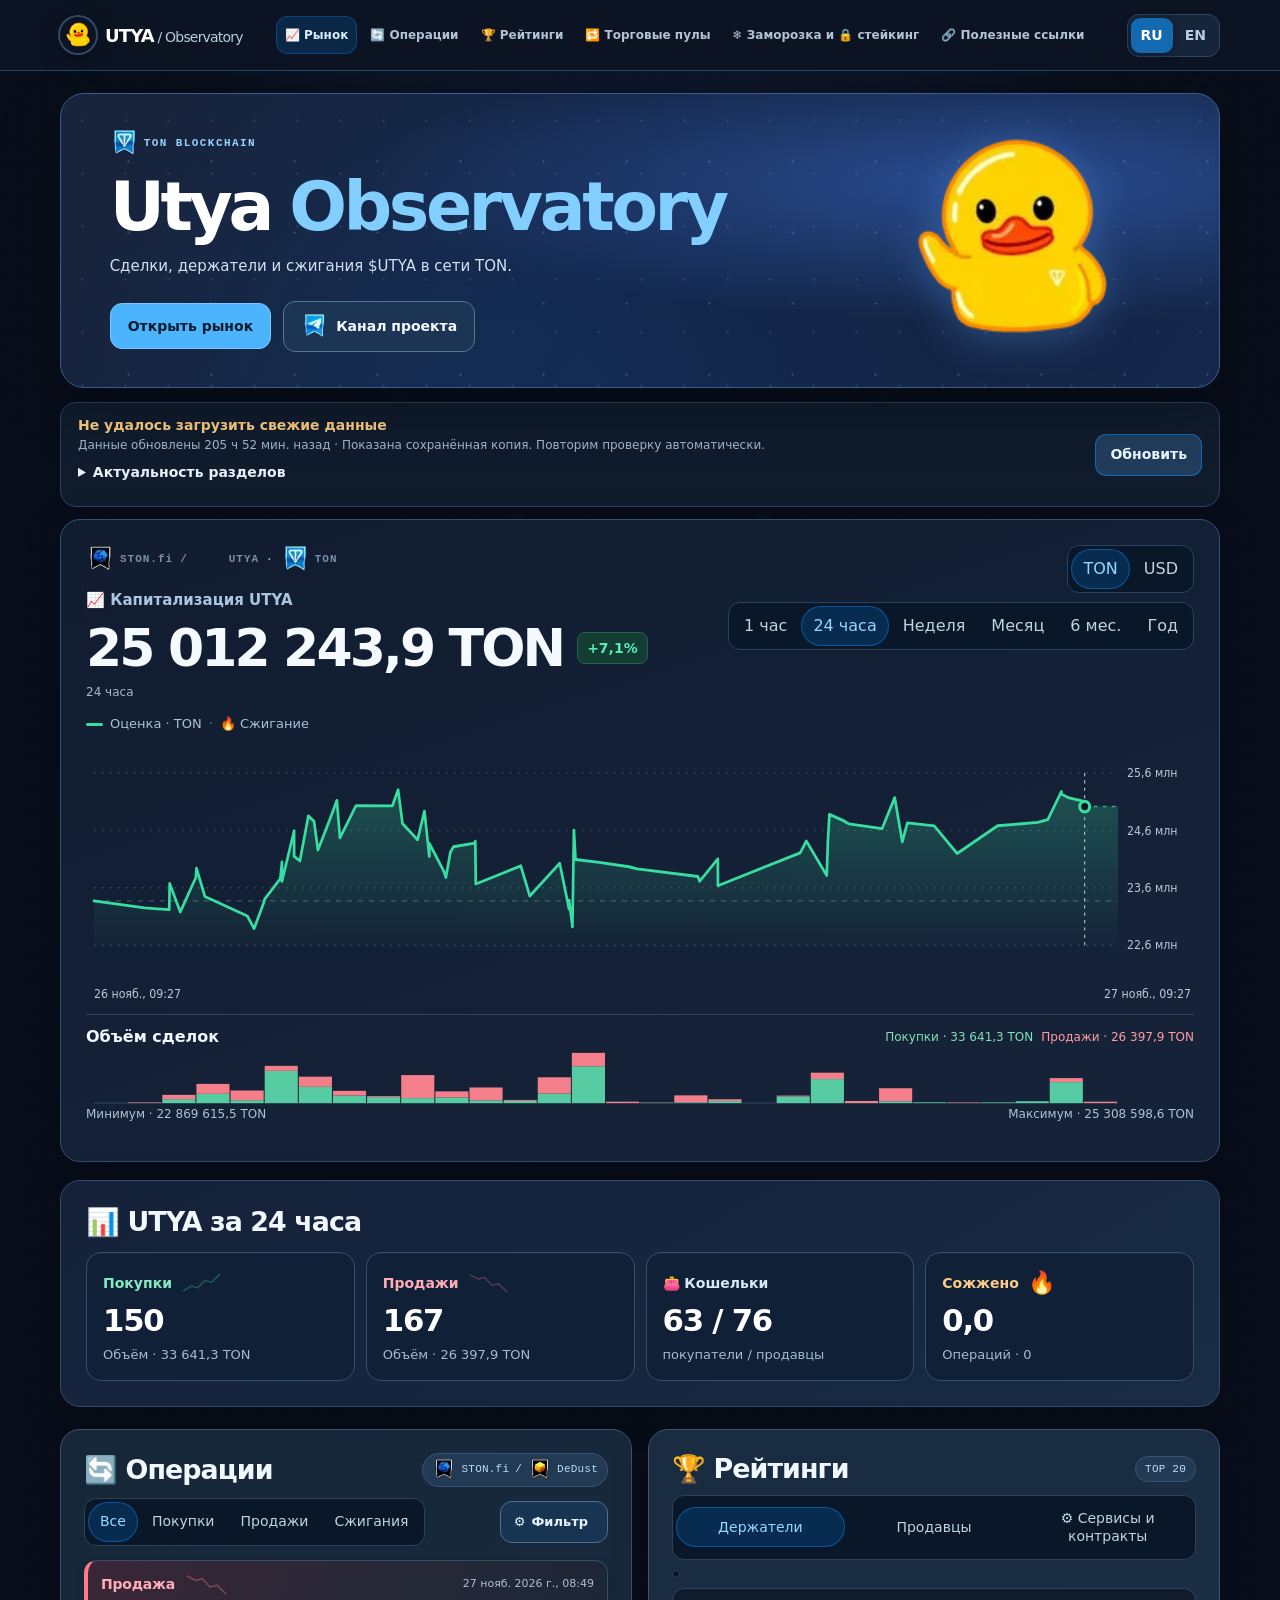
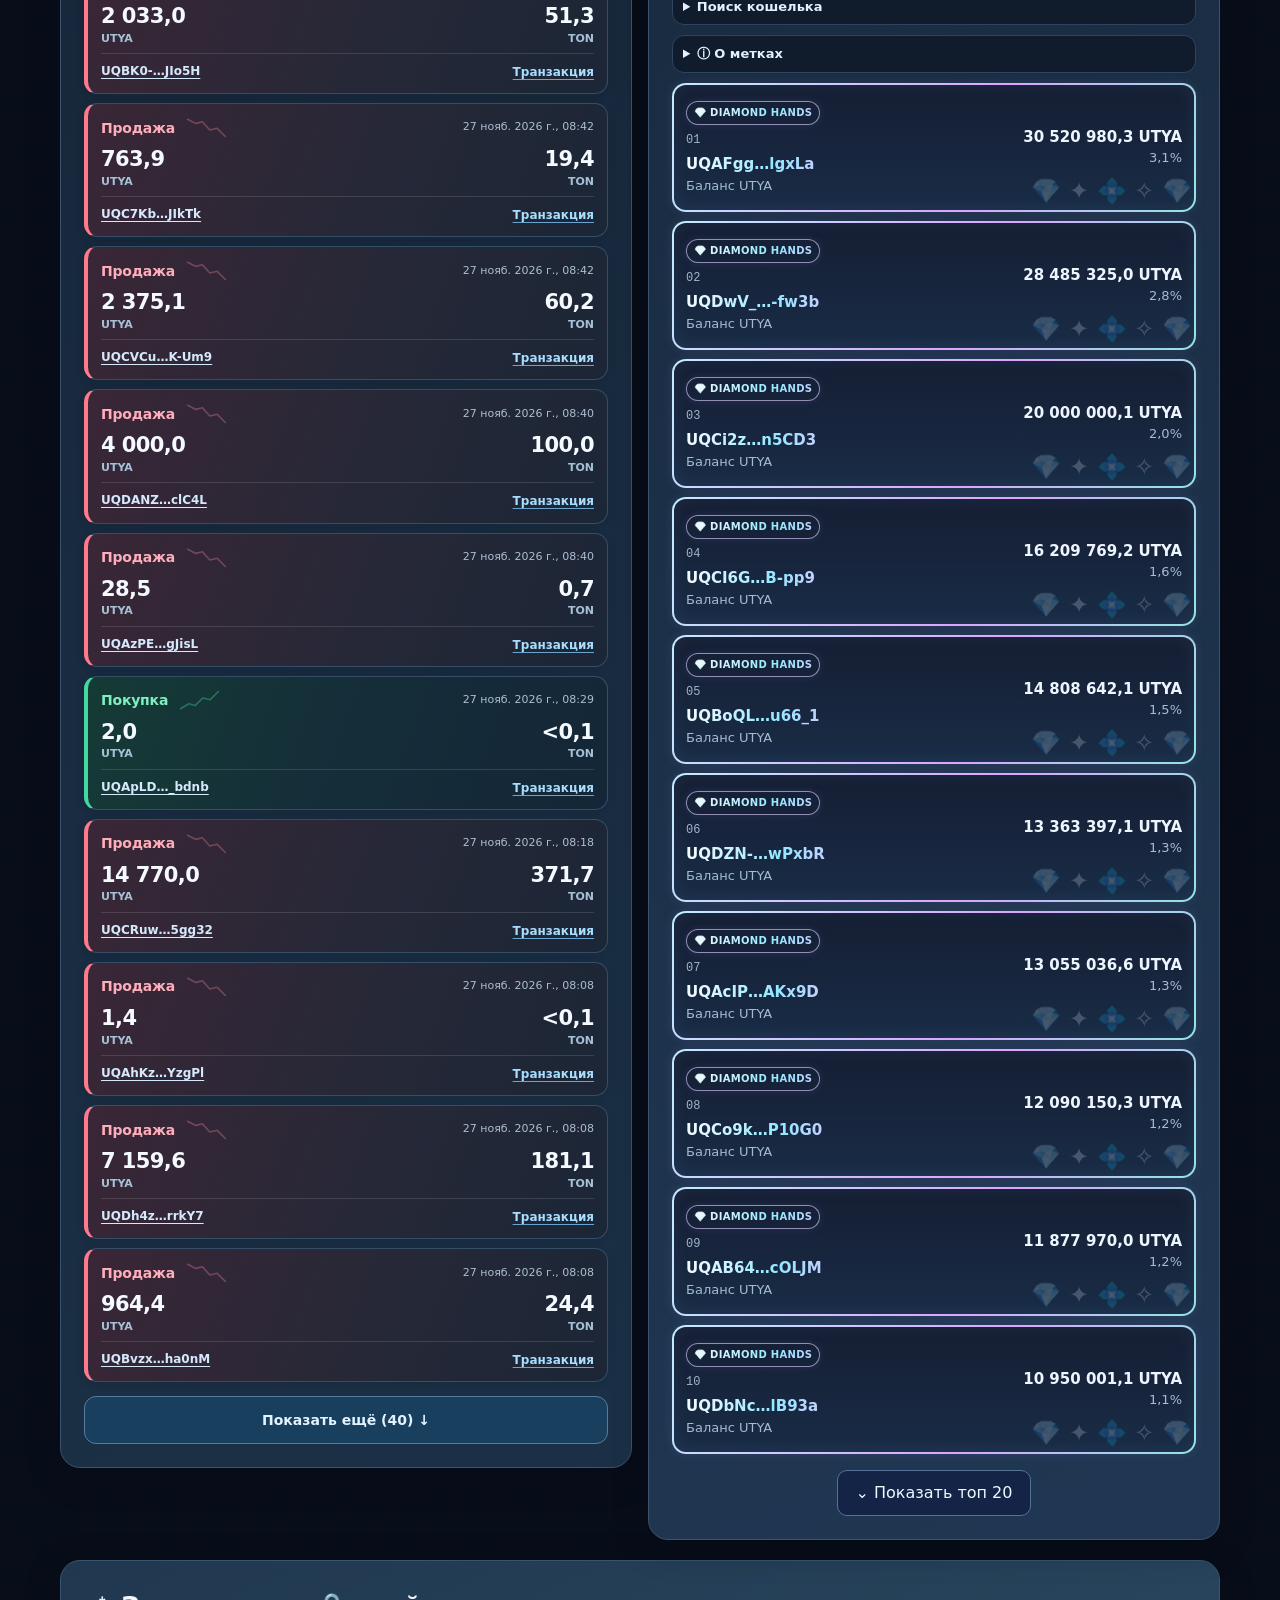
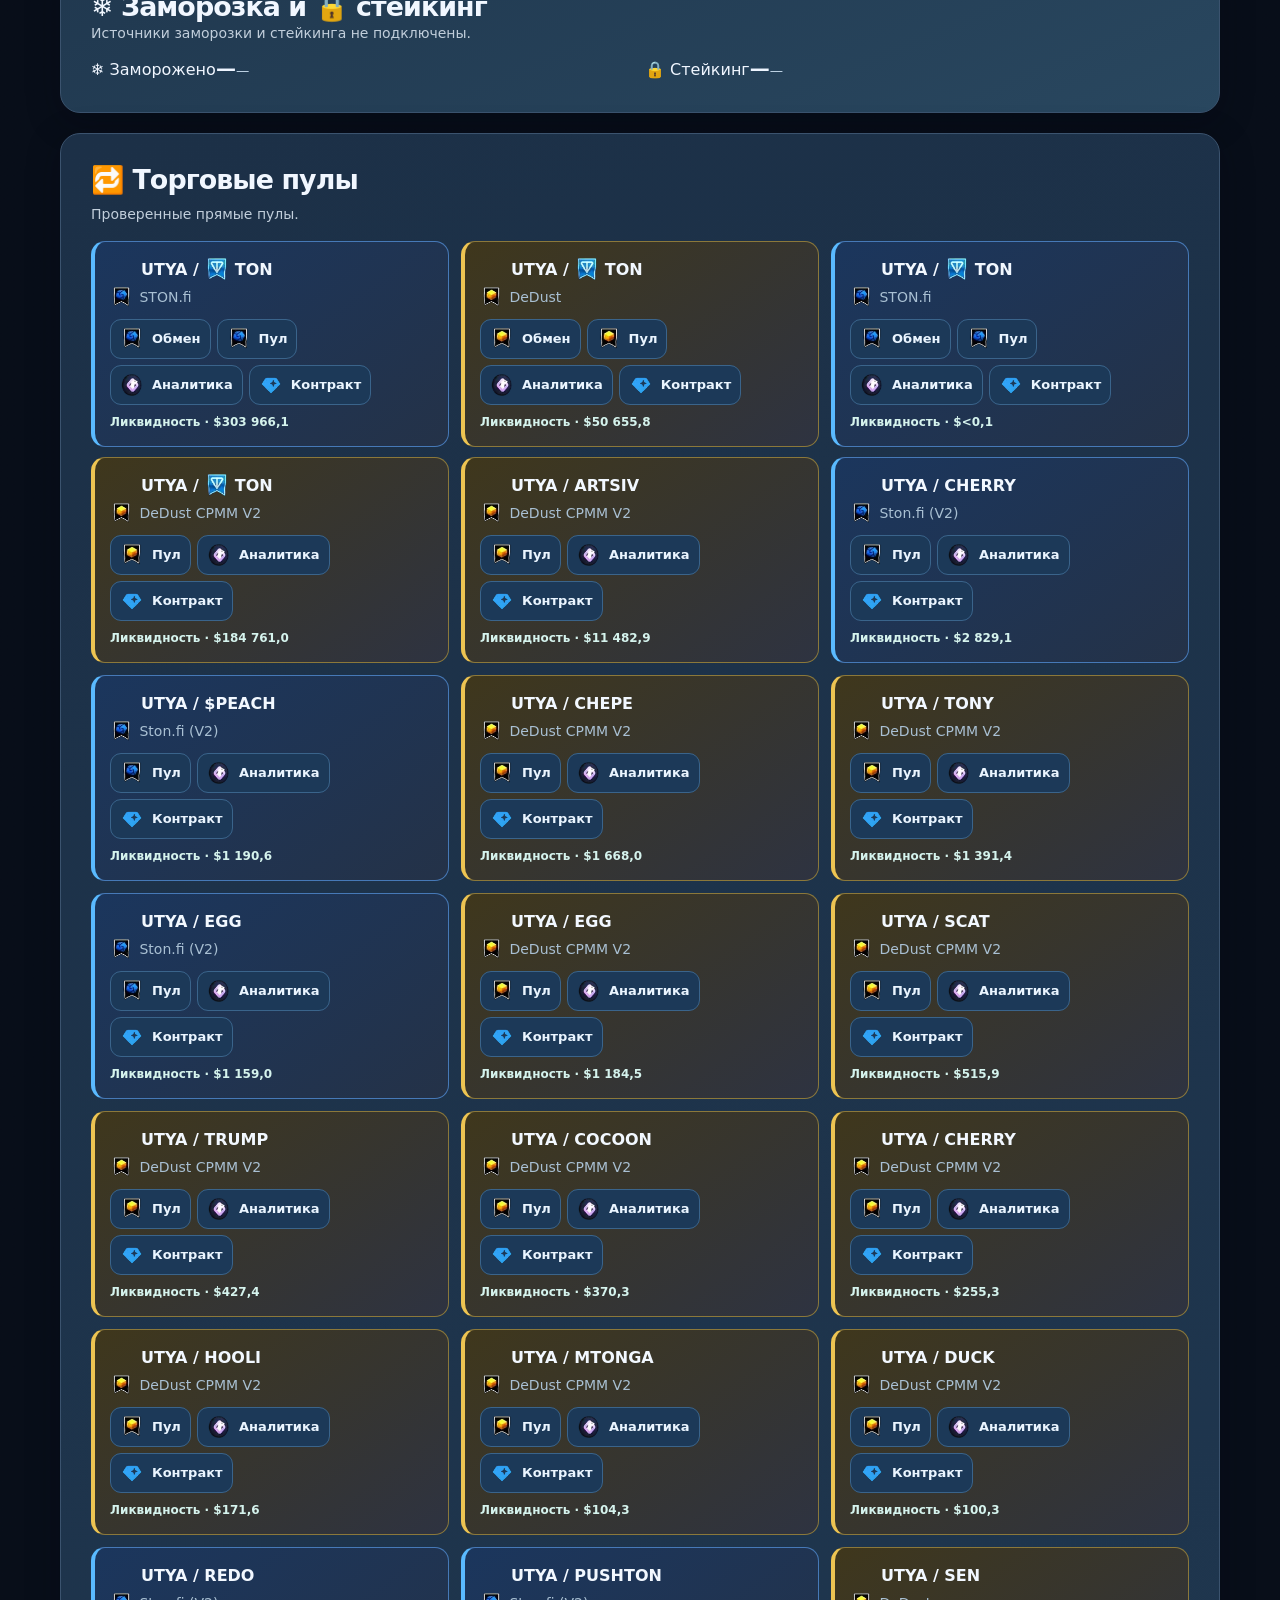
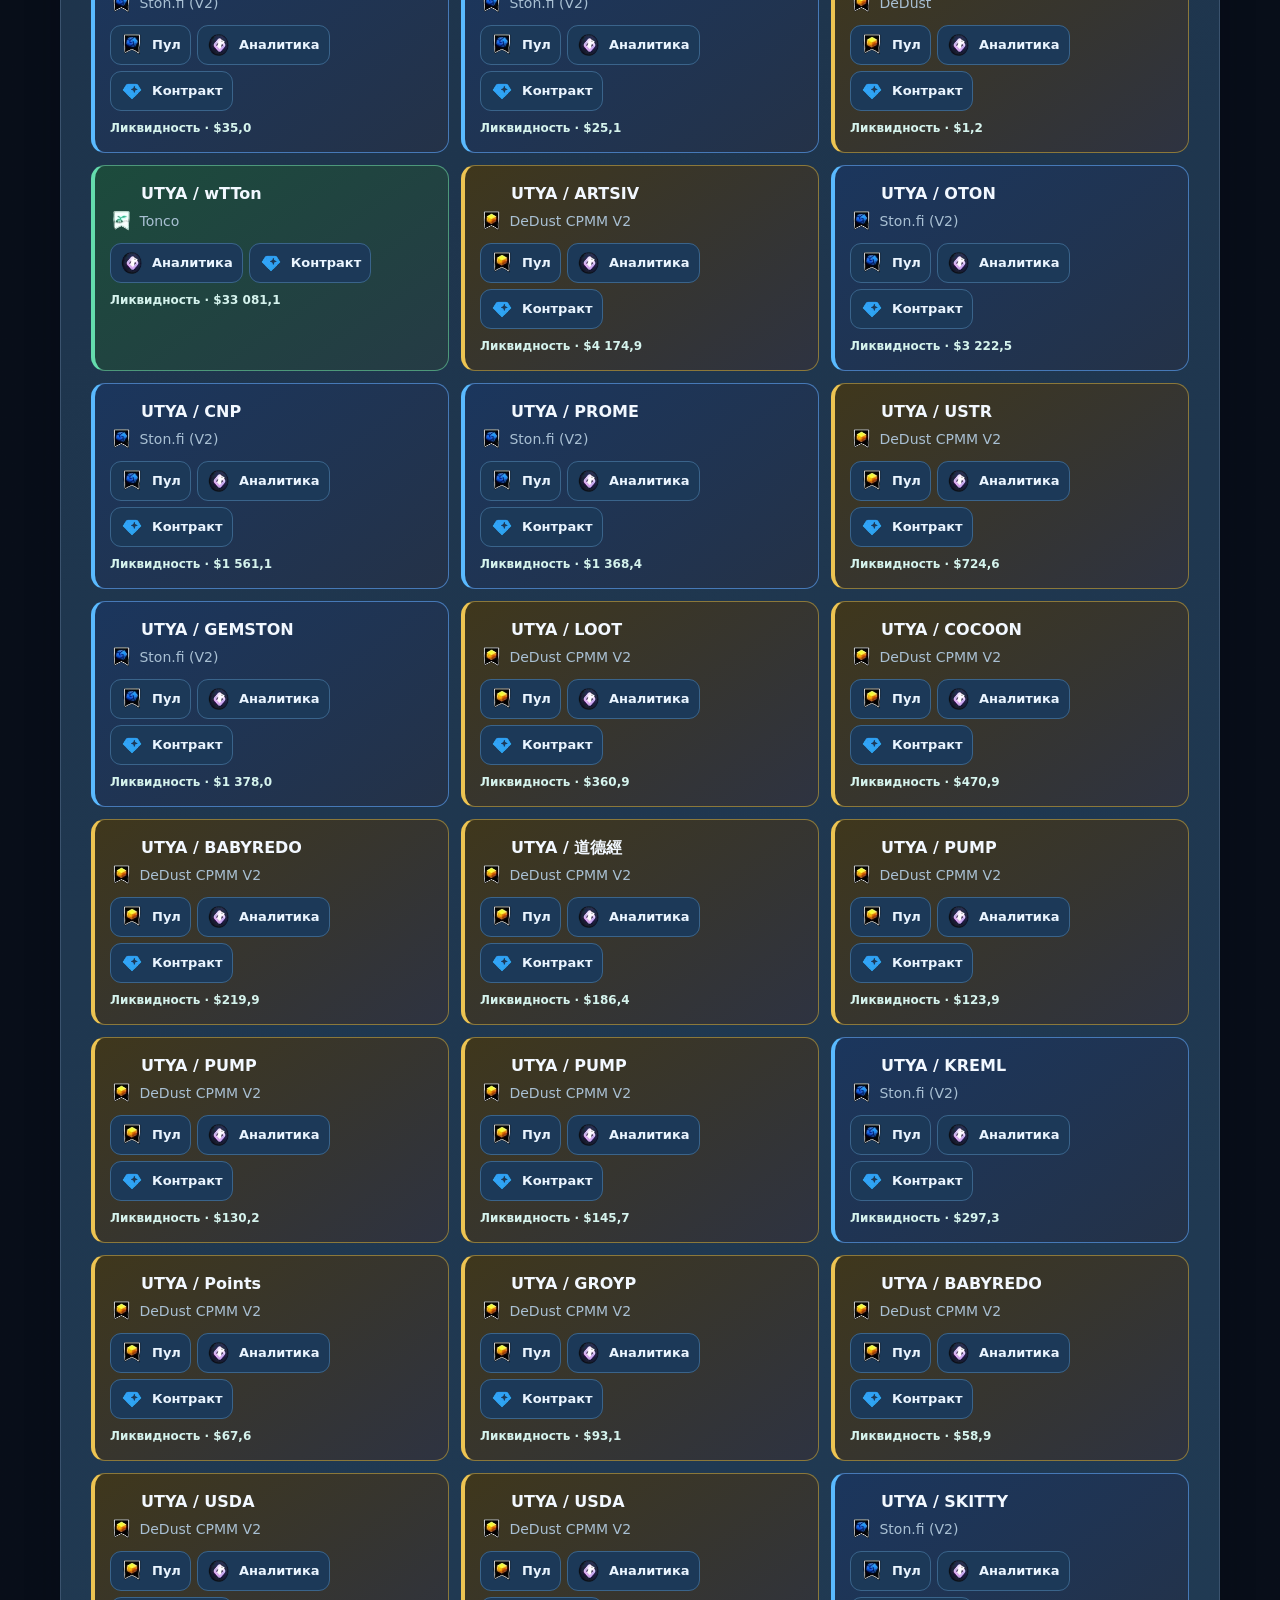
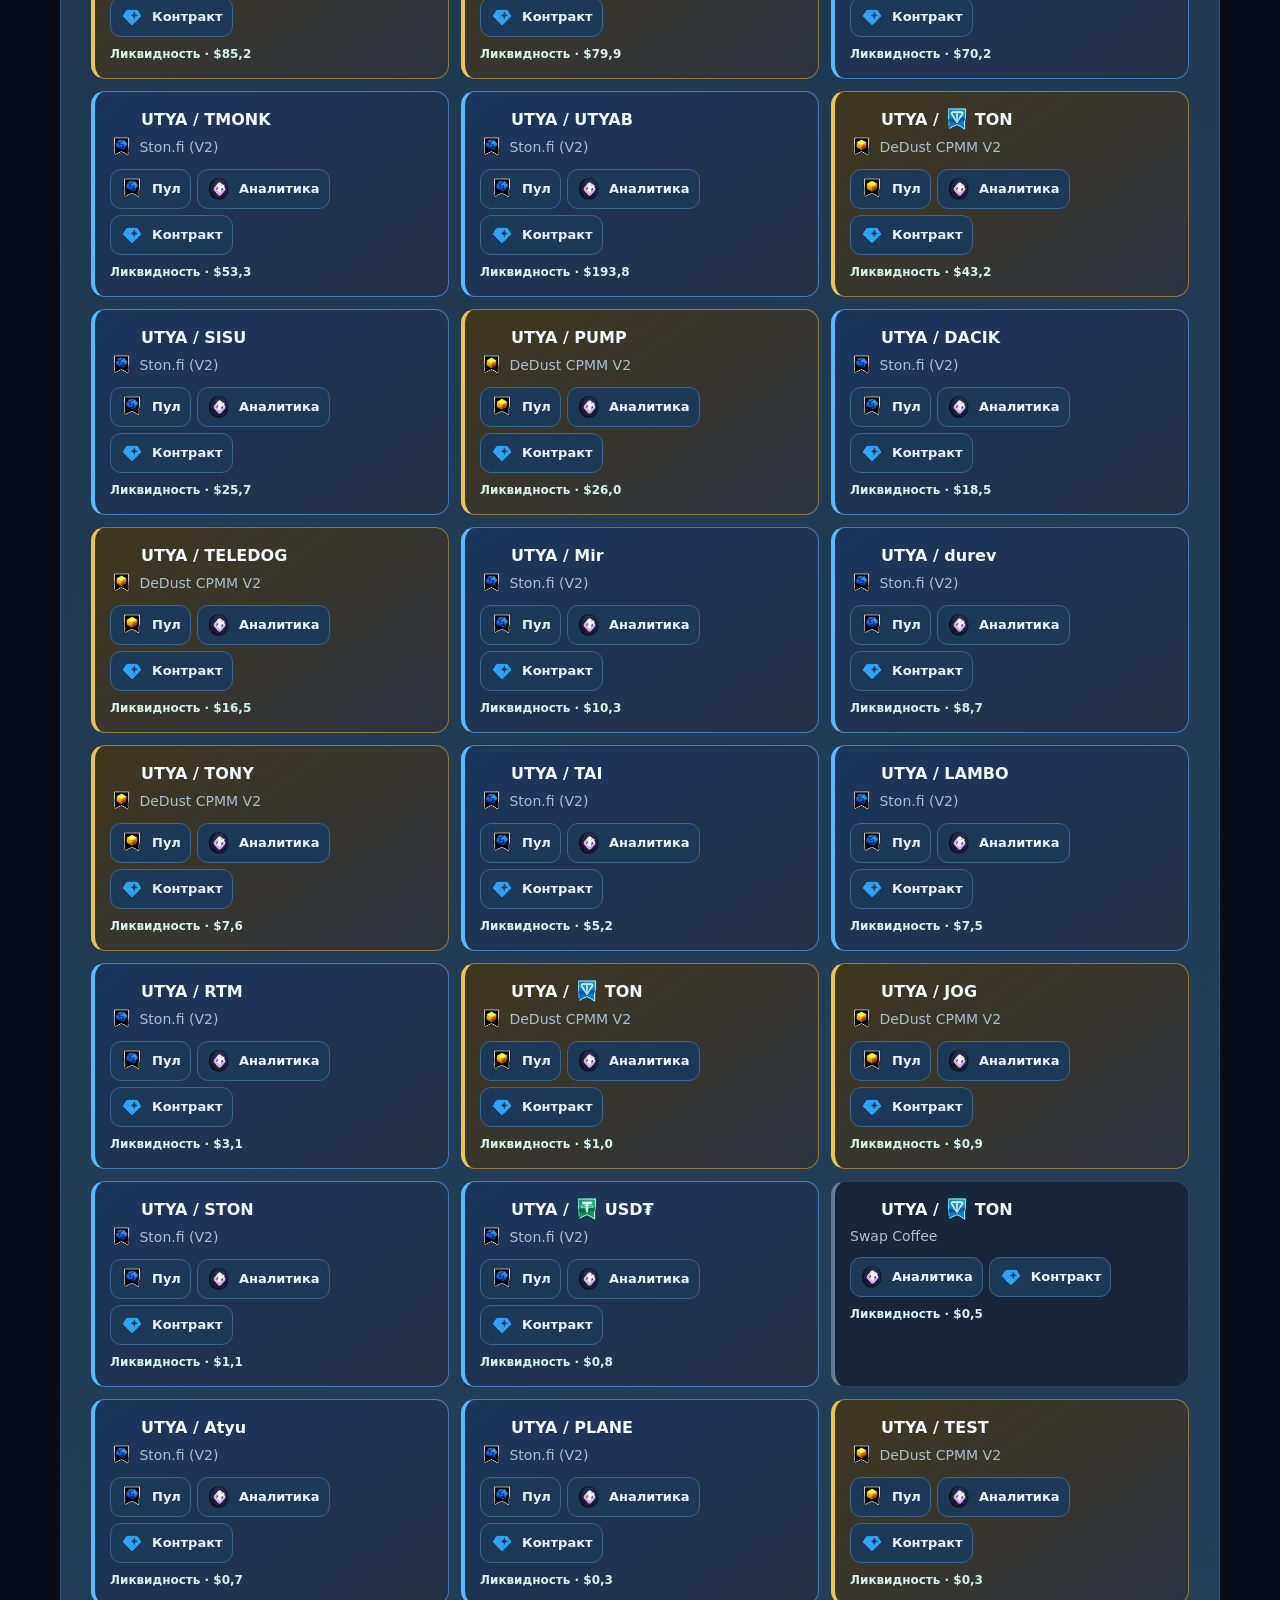
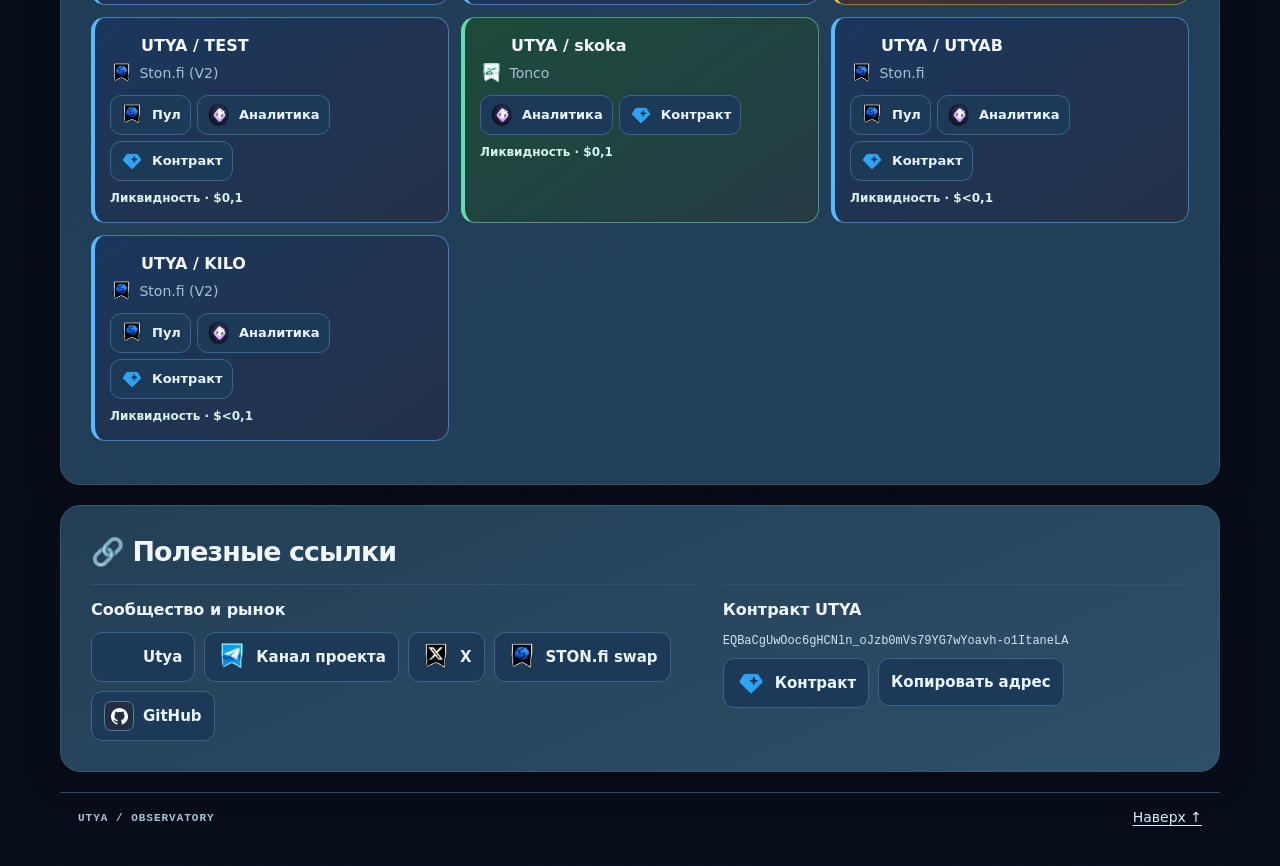
==== commit 224005f9: "Refresh UTYA snapshot" ====
--- a/observatory/index.html
+++ b/observatory/index.html
@@ -1145,7 +1145,7 @@
 <section id="links" class="panel resources"><h2 data-t="links"></h2><div class="resourcesGrid"><article><h3 data-t="projectResources"></h3><div class="resourceList"><a href="https://tonutya.com" target="_blank" rel="noopener noreferrer">Utya</a><a href="https://t.me/UtyaOfficial" target="_blank" rel="noopener noreferrer" data-t="projectChannel">Канал проекта</a><a href="https://x.com/tonutyacoin" target="_blank" rel="noopener noreferrer">X</a><a href="https://app.ston.fi/swap?chartVisible=false&amp;ft=TON&amp;tt=EQBaCgUwOoc6gHCNln_oJzb0mVs79YG7wYoavh-o1ItaneLA" target="_blank" rel="noopener noreferrer">STON.fi swap</a><a href="https://github.com/Freebielife/UTYA">GitHub</a></div></article><article><h3 data-t="contractLabel"></h3><p class="contract" id="contractAddress"></p><div class="resourceList"><a id="contract" data-t="exploreContract"></a><button id="copy"></button></div></article></div></section>
 <footer><span>UTYA / OBSERVATORY</span><a href="#top" data-t="up"></a></footer></main>
 
-<script id="snapshot" type="application/json">{"schema":1,"token":"EQBaCgUwOoc6gHCNln_oJzb0mVs79YG7wYoavh-o1ItaneLA","updated":1795750281,"errors":[],"refreshStatus":{"holders":{"attemptedAt":1795750247,"ok":true,"lastSuccess":1795750247},"burns":{"attemptedAt":1795750247,"ok":null},"zeroBurns":{"attemptedAt":1795750247,"ok":null},"trades":{"attemptedAt":1795750247,"ok":true,"lastSuccess":1795750247},"rates":{"attemptedAt":1795750247,"ok":null},"pools":{"attemptedAt":1795750247,"ok":null},"identity":{"attemptedAt":1795750247,"ok":true,"lastSuccess":1795750247},"badges":{"attemptedAt":1795750247,"ok":null},"domains":{"attemptedAt":1795750247,"ok":null},"fragmentNumbers":{"attemptedAt":1795750247,"ok":null}},"holders":{"totalSupply":"999999999.486690637","holderCount":12604,"holders":[{"wallet":"0:05820ee5d06dc31e3ba0cb3eaed05f03b407674df74814e440db790f9a502583","name":null,"tokenAmount":"30520980.292413346","share":3.052098030808005},{"wallet":"0:f057f491fc487f0c49f673e331766a05601f68d9e70df6538cd324820a2bbe7f","name":null,"tokenAmount":"28485325.00971354","share":2.8485325024335326},{"wallet":"0:a2db3dc9758c09da38c9744911fa4767bad013a222e60edf18e902f41d3fa7e4","name":null,"tokenAmount":"20000000.1","share":2.0000000110266187},{"wallet":"0:88e864fb12b449cf5b4b0296e823880c24e29dc357802555570f723789a2c1fa","name":null,"tokenAmount":"16209769.232032509","share":1.6209769240353136},{"wallet":"0:6840bb9aab31c28a45695981834acf855508b3feb0f1898a016ef3935b372eeb","name":null,"tokenAmount":"14808642.12481672","share":1.4808642132418135},{"wallet":"0:d937ea6475fef35f05175a75c182cc582a3a04441fbb0110848d2df97ac3b03f","name":null,"tokenAmount":"13363397.06650084","share":1.3363397073360397},{"wallet":"0:1c20f49699c2c5d98bd4be759f55a8b39933e6e8a989ab3bad9b663c8a26802b","name":null,"tokenAmount":"13055036.55158575","share":1.3055036558287023},{"wallet":"0:a8f641e2c97deabe8bef338d20387f07fa4ef71e2b0c7d27f9c6ae4c15378fd7","name":null,"tokenAmount":"12090150.304726913","share":1.2090150310932901},{"wallet":"0:01eb869f58cc270a97cd8be9ab21558580cd71fa9e384e4700f4dfaddf759c38","name":null,"tokenAmount":"11877970.042469798","share":1.187797004856687},{"wallet":"0:db35c6aa8a7bd0cbfe039de5af3cc95614f8a4adb341fa731620c2fed809a507","name":null,"tokenAmount":"10950001.099164428","share":1.0950001104785165},{"wallet":"0:374dcef51d52dda07444379c52965375f5f723a2cb41430c85822e843f446587","name":null,"tokenAmount":"10466354.113257676","share":1.0466354118630155},{"wallet":"0:0000000000000000000000000000000000000000000000000000000000000000","name":null,"tokenAmount":"10000802.735023181","share":1.0000802740156687},{"wallet":"0:a201927ad1fc0783b98d30c12f534b9fd2a044096aaacbb0482d4c85457646b5","name":null,"tokenAmount":"9703974.777182617","share":0.9703974782163758},{"wallet":"0:ac1e0e46d16129acf447ced89eebe60236b3d05729024370501defc744b0974b","name":null,"tokenAmount":"9081000.18289046","share":0.9081000187551822},{"wallet":"0:2fcbc568f85fffe6e89ac871434b2b22568e802743fa84fd184ac46454436e95","name":"utyaman.ton","tokenAmount":"9045888.385654799","share":0.9045888390298138},{"wallet":"0:f38b95e5366811c8c1b217ab4748c6388c8ca357ab218baf32fa813f306afeee","name":null,"tokenAmount":"8711385","share":0.8711385004471636},{"wallet":"0:04fc14406f27780f147343227ddb37fbb8632ff620eee9a87dee02492e3b54b0","name":null,"tokenAmount":"8651347.469135703","share":0.8651347473576521},{"wallet":"0:6af9af4b65bfce0605bd815fcc4697ffd6443f539f9a1e84174c642c4517a783","name":null,"tokenAmount":"8401023.438306233","share":0.8401023442618557},{"wallet":"0:8a985fb077fb7d4fe9000d12962ae177ee8cffba14f0f6239f678f2e9b6b6856","name":null,"tokenAmount":"7904138.124925765","share":0.7904138128983033},{"wallet":"0:4e1dda8f74c54f871e0b9b6d458e7d174ef6b5d2a629368f8661af9329d5557d","name":null,"tokenAmount":"7773446.832103537","share":0.777344683609372},{"wallet":"0:b454b08b0c082e5ea54df470aef742d6cc9fb63199451c0520638b74194048a7","name":null,"tokenAmount":"7753623.193825796","share":0.7753623197805803},{"wallet":"0:cff6985e8ff6a1b0889e9f1f527b824ac851e2dfcb50d9bc2b2cdee8c3925ee5","name":null,"tokenAmount":"7693578.723473918","share":0.7693578727423104},{"wallet":"0:d6ed14afb32e9efb7c58d24839c025eb87d7e1aa17ddaba3529c72bc20249917","name":null,"tokenAmount":"7397911.071095718","share":0.7397911074893135},{"wallet":"0:c89d8d2ede6a29fb990c3cde29a344a337664a70abb61a39fe7a8f07d368d562","name":null,"tokenAmount":"7229423.428492364","share":0.7229423432203295},{"wallet":"0:60e953ed1b7d249e45a5f87fa39295437bbecdd7585b48d1a817c6df83350dac","name":null,"tokenAmount":"7124816.66942956","share":0.7124816673086795},{"wallet":"0:c654682d8c4797b87681af9f275337e8039808e89d9ce0496614b19205405620","name":null,"tokenAmount":"6845460.384686687","share":0.6845460388200526},{"wallet":"0:fef7b00ea7006211d4f4a281a2e78dcf65bdb9c5bba93a54947af42246d5c9c6","name":null,"tokenAmount":"6574441.942250503","share":0.6574441945625226},{"wallet":"0:ba828a54ab47665da11c83987724c308c8d67d2c8186d72cc2ee9c5fc6578f9e","name":null,"tokenAmount":"6500000","share":0.6500000003336511},{"wallet":"0:779dcc815138d9500e449c5291e7f12738c23d575b5310000f6a253bd607384e","name":null,"tokenAmount":"6434524.01794951","share":0.6434524021252411},{"wallet":"0:cdd3233d21f8bf90726e710c80279a9413d3558fcde04c32f0f475dffa9b523e","name":null,"tokenAmount":"6148640.054813404","share":0.6148640057969559},{"wallet":"0:ae4ec8024f912a85e53336a4d4dd68ee104201a977f7a6391deccc0f3f470b4d","name":null,"tokenAmount":"6111505.50408405","share":0.6111505507221143},{"wallet":"0:1d9b08328908e982b0f05a6bfc03e0fab8ee8c7056c93f7d31e1a0b554965aa0","name":null,"tokenAmount":"6086652.59022629","share":0.6086652593350625},{"wallet":"0:0c1406184e80d810e5beaa394653b1844295af3f6b196438d81304884675ae4a","name":null,"tokenAmount":"5989650.440671186","share":0.598965044374573},{"wallet":"0:4b9f356664fa3f9981a1cbe786d8933223184ba30c40d10fc43594458220f54c","name":null,"tokenAmount":"5913624.58607288","share":0.5913624589108399},{"wallet":"0:bba481f73d8bee9093c147bbfaf4bd0ce09e4931b7a4c7c93e54dbd33a2ba243","name":null,"tokenAmount":"5745360.967992976","share":0.5745360970942124},{"wallet":"0:49da119bcdc22c15b72d95a184529997b656da65b736c903cb2131e750fa3dc7","name":null,"tokenAmount":"5560234.610265909","share":0.556023461312003},{"wallet":"0:3b614f0e5525435200ac13b2b14e388b0ff6af64edda98a8bcb1b2c2270f697b","name":null,"tokenAmount":"5350697.661466847","share":0.5350697664213411},{"wallet":"0:678dafe483da659bb1ca3215a249742bb5c58c13127a422dbceb572317ffe200","name":null,"tokenAmount":"5213528.606199502","share":0.5213528608875655},{"wallet":"0:7b5dae27d6725e1c0175ebc26cb0c7393638e2c68bf567516de0c5c8fb14ff54","name":null,"tokenAmount":"4734322.922754281","share":0.4734322925184453},{"wallet":"0:d98d77eea8bd232bfbfb928383ad12705e74309d18e4d61464a598ee4cb82e2e","name":null,"tokenAmount":"4683092.748961257","share":0.4683092751365132},{"wallet":"0:bc250333a680f6d1569c89588a487abaa757dbfd460d7ece9806df7cac911d03","name":null,"tokenAmount":"4393891.098326667","share":0.43938911005820924},{"wallet":"0:590c784c7459c328991d8acd3e5f8537542086f24cc70f2426badd419c8044a4","name":null,"tokenAmount":"4283944.459705198","share":0.42839444619041867},{"wallet":"0:4049959ea17b974ceb9a354733410db0586649477ee77cffdbcb9c1a77f79f44","name":null,"tokenAmount":"4283818.793392745","share":0.42838187955916696},{"wallet":"0:d9732f35e58caab943e35e069bcba417da8565c69b39f0a4d68d97cf521a8399","name":null,"tokenAmount":"4283680.861260647","share":0.42836808634595},{"wallet":"0:9328fc4c5677ac329358d4d6db2a7d02ced1097b581a11d56e18e4d1c898b3bf","name":null,"tokenAmount":"4263304.986240908","share":0.42633049884293023},{"wallet":"0:13bf4f871733b2d5ce5df128a472f32b1fc83cb80c5d0649210d62ce2a622173","name":null,"tokenAmount":"4232810.368731203","share":0.42328103709039444},{"wallet":"0:f7581686f7619adfc3969565123995d93a3b19b655b02bbfd746e5c95b916cf2","name":null,"tokenAmount":"4155860.08816971","share":0.4155860090302952},{"wallet":"0:41ac6bbbae604d2b2cd8b8f2b85a29a17e5f8a6c8ec16fcc909b44ba110cfb99","name":null,"tokenAmount":"4129406.516421796","share":0.4129406518541459},{"wallet":"0:270c89da8160a9c62d42dcc59b91c132af8334c728cc455d3e25eda8fd56e723","name":null,"tokenAmount":"4125367","share":0.412536700211759},{"wallet":"0:ca149ef825ab73b6575f5755625dfad8fdcf594c52ddf9c764ac42b346c39f77","name":null,"tokenAmount":"4016912.241230993","share":0.40169122432929116},{"wallet":"0:0fad4569f2eda170fdecbb479c2a8738d65461f0f4c8f914d9e37b457ecd4c68","name":null,"tokenAmount":"4000000","share":0.4000000002053237},{"wallet":"0:2ff803e3d5df27c30e57318b5a1dd407cf709bfc6aaa62216e89fc2efcd6c18a","name":null,"tokenAmount":"3905978.044501782","share":0.39059780465067573},{"wallet":"0:5abea335cf3e60b823f1e2de6e7396b486f7e8053cff096f05ecd4aaf615497b","name":null,"tokenAmount":"3897014.663281392","share":0.3897014665281766},{"wallet":"0:b7c0961aaa0f153431b3b0624f48082b85c4c4117d24106e4718858732e050f5","name":null,"tokenAmount":"3811682.348017293","share":0.3811682349973865},{"wallet":"0:b4e6c668037bb14395baf6ba454b42affe233650162bb720cbeca7e325b61747","name":null,"tokenAmount":"3700358.153269973","share":0.37003581551694015},{"wallet":"0:6f25807af5789ce48a9cc539c90ed9dfb03a9cde9178916613598ef0f0013678","name":null,"tokenAmount":"3643712.649701436","share":0.36437126515717877},{"wallet":"0:d57a3fc08e41f2e7051967e9a7cd57bb44642758e6bc8ec3e0dbe6f6a7c89072","name":null,"tokenAmount":"3620621.756936635","share":0.3620621758795134},{"wallet":"0:af2faf6896087eec8f54353713f61d0b406d0fe0520ea7d6a110637cfea957e8","name":"ton-binance.ton","tokenAmount":"3519394.590860318","share":0.35193945926668563},{"wallet":"0:a6413beb2a98e05762d44f13564723a5622014a57d56ac8fe6eb08b78691379b","name":null,"tokenAmount":"3500100","share":0.3500100001796634},{"wallet":"0:be42f52d5fc711ba8813f323d73825256083e7f2ac4b72e274096e0ef63656b6","name":null,"tokenAmount":"3500000.695247459","share":0.3500000697044042},{"wallet":"0:3fe8417a2106d996681201db94e83ef718c73587e8154ba242498830d8d3ac54","name":null,"tokenAmount":"3483829.076703481","share":0.3483829078491763},{"wallet":"0:bccc2f25164a2e779e354f00d6192385d73402047d2de5e2f3706085ce13035a","name":null,"tokenAmount":"3300829.283336501","share":0.33008292850308474},{"wallet":"0:f2d218624dbd83c492074adcc643d879a97295b65b97abd94fc6d63786728c1e","name":null,"tokenAmount":"3250000","share":0.32500000016682556},{"wallet":"0:94e3b17a4918492d81cde639fc7ca3214d457f679118d108fbd7dfbb91e1f6ad","name":null,"tokenAmount":"3245658.819611584","share":0.3245658821277611},{"wallet":"0:37713a0d93df7bcd749eaa7006b5caa187b840268bf7d1a65b61c3aeb58acae0","name":null,"tokenAmount":"3184225.110964787","share":0.31842251125992793},{"wallet":"0:b349a98792a1b3298702ed6504baafe86e19e447ddd41a4c18e2b0cf31e01b37","name":null,"tokenAmount":"3123654","share":0.3123654001603401},{"wallet":"0:472f7669c1c8d01a7ea8ef7a81f9e3c357fae3dc9e7c8c3584d28dd3dbd40997","name":null,"tokenAmount":"3045100","share":0.30451000015630786},{"wallet":"0:1f158e38cd8251289f1278021a5613d569c497cd9d0db0d4493a56fcaf5da298","name":null,"tokenAmount":"2961317.207181707","share":0.29613172087017786},{"wallet":"0:66cec988ed6a39553375bc16c77945bb91f5a869ab0675a6d9aa41dba805f19a","name":"gwhale.ton","tokenAmount":"2881207.231426238","share":0.28812072329051885},{"wallet":"0:bbfeeb1e32cb5a8e9f48c395170c46641cbca11cbefe393a4ff15d81bdfc345c","name":null,"tokenAmount":"2879999.723073128","share":0.28799997245514586},{"wallet":"0:11e23af2b0d9e3ade160a82a247812592793c162d1d7c6f3583abfa391f2f4a4","name":null,"tokenAmount":"2853882.806337334","share":0.2853882807802259},{"wallet":"0:f8f492b2c363e949632591cfb10430fb981a38ea577821b4e3bdfcead705b404","name":null,"tokenAmount":"2807640.347136065","share":0.28076403485772533},{"wallet":"0:3215167f5c0c15f61b50eb3c64361e56bd6efefdd210bb5d78949c3923b3ee22","name":null,"tokenAmount":"2764662.602710864","share":0.2764662604129991},{"wallet":"0:f70de80d86241c3a84059e9571469232f7324421c00ce70b040f17cbb8b23f3a","name":null,"tokenAmount":"2606056.929907177","share":0.26060569312448906},{"wallet":"0:a94f15a1632a32bb23063a23a88a113b485258168b72219b9f07220433827e4b","name":"fullsendutya.ton","tokenAmount":"2581406.187595025","share":0.2581406188920085},{"wallet":"0:da303a41fd89374b3318bde79a42ef3789a98dfd24de1b7ac54140707e1c7027","name":null,"tokenAmount":"2574029.366953925","share":0.25740293682751986},{"wallet":"0:7dbbca2ecad6fe883a97db9e7b07df9ebc838161d24e0be5dd509d9ba0dcc816","name":null,"tokenAmount":"2500000","share":0.25000000012832735},{"wallet":"0:01f22c3e72ebc265eb302e42ab316d631297b14bc76a2e3183c1e95e2a34825c","name":null,"tokenAmount":"2433024","share":0.2433024001248894},{"wallet":"0:c456887a9cb4bd5407a802eb67bb8c52d91265be1760402b21542ce9acdb475d","name":null,"tokenAmount":"2432248.218001684","share":0.243224821925018},{"wallet":"0:049b7cffc8296331887501e280f5a39d125fed063bd08cc4c3dda7d5dbc67223","name":null,"tokenAmount":"2403417.046936506","share":0.24034170481702025},{"wallet":"0:796df20230c57433a65ec1c8d9dc3c116ee01291e4c49f0ed1abe0bf2ea91f7f","name":null,"tokenAmount":"2400065.470966184","share":0.240006547219816},{"wallet":"0:5e89652580caa0719d8c2f34d70346aa868c91421cd2811a3cf32b0e53cba5a0","name":null,"tokenAmount":"2400000","share":0.24000000012319425},{"wallet":"0:ac985ecb77476b3fb4cae6ee15b1d13ef8dfc906a1575a66ce7c3596b4e91b1a","name":null,"tokenAmount":"2390187.265666669","share":0.23901872668935745},{"wallet":"0:8f6985cb83fcd1ce561ea858c16c7ab2a44609c5eaef37f67027bc6141d5164d","name":null,"tokenAmount":"2344726.859305068","share":0.23447268605086383},{"wallet":"0:e542dafcefa76eed90cd44d6201b558f9cfed48e10073af3d2d5eff7764c75fb","name":null,"tokenAmount":"2319277.021650473","share":0.23192770228409795},{"wallet":"0:a99120f4a6e8c85c96f5a8f1126fa099fc4513b1aa3734466b97d1b9ce6ca0f7","name":null,"tokenAmount":"2307123.406339574","share":0.2307123407523842},{"wallet":"0:8218be1294fd880e5867362d93be2dee7f50e2fc60f8b082a809c895e0dcb657","name":null,"tokenAmount":"2302923.319369906","share":0.2302923320552018},{"wallet":"0:c5f4e6829ceec79350cae0988656f7a4bccaf53058d629b3364bc9e80a8be4db","name":null,"tokenAmount":"2300000.592632861","share":0.2300000593813473},{"wallet":"0:ac9b47205d4e9550f462d9f69904160bc7ab5b70621043b172f2f9b37ba89831","name":null,"tokenAmount":"2278552.757065361","share":0.22785527582349635},{"wallet":"0:57ea169cbd0270e40fab6ec75b3074d401a579e13014cb2bafd5c20dc02e5fdc","name":null,"tokenAmount":"2214975.553768825","share":0.22149755549057926},{"wallet":"0:140ddc3d2fb26c3c3daf254d73f18a0b0cecc8afa68ff7a3fa6c22f52a19d983","name":null,"tokenAmount":"2190000.196462233","share":0.21900001975863806},{"wallet":"0:cf563aac43f868c50503119f2d496fd4152977301f50722494b737325f57f72d","name":"dedustfund.ton","tokenAmount":"2181764.073739195","share":0.2181764074859115},{"wallet":"0:c0bd296c37f04cea8e89dada87632f6ff056819d3d0603fea99819639acd3f20","name":null,"tokenAmount":"2169709.270575095","share":0.21697092716888272},{"wallet":"0:4b8752e7a89c0d8255711d06660ecdb0f5d9b5912a71e7e92cef16172badacf7","name":null,"tokenAmount":"2163052.997264297","share":0.21630529983746125},{"wallet":"0:4a22bae492012ae4d76bfe2a487234498fe253a9b7d97c8c5313f4d8e18e1879","name":null,"tokenAmount":"2130416.521311805","share":0.21304165224053678},{"wallet":"0:cf319be786f6e19d4be7734bd7175935ac898457bc6fe750f4518ef0c1347d12","name":null,"tokenAmount":"2071580.12550579","share":0.20715801265691514},{"wallet":"0:052f8fb1c09be11802e535f7ae063bd73fd7b470a5a9e528f8471f4a6703009f","name":null,"tokenAmount":"2038371.302064622","share":0.2038371303110937},{"wallet":"0:aa1c16c87b6c11c9af04dc1d1bc2b8876d52265c462f6162fc8bfc43218f2f17","name":null,"tokenAmount":"2013230.580323782","share":0.2013230581357192},{"wallet":"0:90b73d0f473bb0c58485348b518be2f63b7c66050a498b92b7e26b920ea41b1a","name":null,"tokenAmount":"2007498.591078177","share":0.2007498592108645},{"wallet":"0:83bfd1581226185cdb39a6c6633a50b67fca70d12bee327f8ff17b0250114142","name":null,"tokenAmount":"2000001","share":0.20000010010266192}],"asOf":1795750247},"engineVersion":"1.3.0","methodology":{"valuation":"last observed swap in primary_pool times CURRENT total supply; not circulating market cap","primary_pool":"EQCO9NDT4Il25_4ZpHIOgMAUbRJvpsI9pLzqhD8X7eTVB7X_","sellers":"sum of successful supported native TON swap sales; service roles excluded","holders":"balances excluding known services and identified contracts; unclassified accounts may remain until verified","burns":"accepted burn notifications and zero-address transfers shown as distinct evidence","usd":"historical TON/USD rate from CoinGecko","history":"incremental confirmed swaps; missing intervals remain partial"},"serviceRegistry":{"asOf":1795749049,"source":"https://github.com/tonkeeper/ton-assets/blob/main/accounts.json","sha256":"4286bd47e11399901a7d713c9e98a5dba17300d76fe272f4f5d46110a84f4e2e","entries":{"0:ad8afecfacc248996885d8be6824280f9f3a7e54c2f6080b7971b9f556c280c4":"Crypto Bot","0:dddcd3cdad60af4c0d69389f567ad51d0c263fa4968d655ab424c69aadaf9322":"Wallet Bot 1","0:436a76c2794a88e3fbfec6b9c0374fc8db046f10868b835420d9937973a665d4":"Wallet Bot 2","0:6e814e6450e8c578067bb656298fb4d01397dd15018d7f34dc369eaba4c2111c":"Wallet Bot 3","0:5f00decb7da51881764dc3959cec60609045f6ca1b89e646bde49d492705d77f":"OKX 1","0:f15db2c62cd86aff0860d39c491fc73a31395fafeb5945e644498562260c782e":"OKX 2","0:e7e86da08742ed933434ffeb8f08a63c7e100ee842e25f599a9cbf0891574a6c":"OKX 3","0:0338def34b84c6ee9134a04ab1601450be446340a37ae259de57cb37bdb590cd":"OKX 4","0:a30a49ec725e9f57244b66af4c2da7ab76004b4fce80d3a34b1cd0c37762abce":"OKX 5","0:24da1e7b8da901e5b3dd0f98c397feb6e5a5ea483195a8b6bd0682cf2c5327ae":"OKX 6","0:7f2e84c723d8b6b6b1aacf810c8c26ab23c22022b464b87104b2d3065b0ea70b":"OKX 7","0:854ec4521efd52ad43bcf1988e4c44ebdf9a26ad18fa51abfdb685fc3b348a5c":"OKX 8","0:f9bdc0de461c1a2e002fada9550bbb095c8f9f73668d70c517a9cc7e050f8e5a":"OKX 9","0:9b9b739de2527ae72d21083f5198d710c7288453b4733e57ecadb2e189ac829c":"OKX 10","0:b31535e934db05bbc220267467903c8108bdabcbc2a06588838b726ddf589ef0":"FTX","0:57eb74407604a19f7e04005315ef70aeb7b675e6551977586756f6baf12125ee":"MEXC 1","0:1c7bd690f4f93de8b93db5790129dab65926c6e1fc9b57380089db5529516630":"MEXC 2","0:d887d0e2d1c4fc4126e71c970d33ab1896940000eae703bb1ab6cecc830777e3":"MEXC 3","0:7994848c1fcbcbc57a6a5a987b66eb424b8b54e10759b6b514a66b600c2b0eef":"EXMO","0:8d195793baad9a08c46dc353aebe999341dabd07721b9725f19e18abc3d10d92":"EXMO Cold Storage 1","0:26ab8ae763a3a7c3067d882b7b01cd5d37254cb8768f57b6a47c00028effc7b8":"EXMO Cold Storage 2","0:0130c77346e9ed82df677d107ad6a775c11f9c18f6a05c0dd17906b355850dad":"EXMO Deposit","0:342a359e38357c083968129fddddf049ef5c47315bfbef27505a356bf9f02d65":"CoinEx","0:555f3053e257130374bb831ae0e219e5e5f9ec0ca8f8a0d133369d3d690c64c2":"Huobi Deposit","0:85af78e8d035e920117cda654615cdf371d464480b629e110d3c5310d85ab362":"Huobi","0:80d4123841167ca989ac912443cc99a4b9c1a87584536427ff6fd85c92395ae9":"Kucoin 1","0:b37e57033db21d10b950e6143b658c10c3bf425bd193025960aef7f22dbcf4fc":"Kucoin 2","0:07ce60b7e5f255a88c3707f3fbc79e2cf924ed6b4b7d09c6324f0ba2338a48fa":"Kucoin 3","0:a14b1f452385b2bb984ad2c4441e1d23cae071fdfc096dfba53ebba3b6ff1d10":"lbank.info","0:75726a716f747e60b0371cb0d5d35471e8e1e931003fecc3a0961a8bd82c09c7":"xRocket Bot Cold Storage (Old)","0:c1dc654b598ab84cda4f12372efed8907cedf0901865a58649087373e01b1c24":"xRocket Bot (Old)","0:45614fee399c43d77bb597558791831bc0ee31754cbb2b5b1fbf5a3488ed9940":"xRocket Bot Cold Storage","0:011a8f0a0b36b779af033473274966666d1cd6fb4e77df679375fbd6f970d012":"xRocket Bot","0:c3f1da8ecda8f8cd42bace224ea3f1b6971eaa7f54c492d4d190527b4f573f7c":"Bybit 1","0:4a1f3ebcc66bdcefa90245bdf541a50ada1c688a487534b1587abffd93038834":"Bybit 2","0:cd525c15904d7b4027eae08b318624260f371ce8c9f4fcca0cdb7b583854107c":"Bybit 3","0:ae62a192da96e266161a702cc9f6de91c0c3441f17ceba51bc442dfb2031a30a":"Bybit 4","0:e3ce05c4da977132c24a3b102da8b5fbf2ea9173337b49de346e4a4b057f7579":"Bybit 5","0:e33ef85d174eb457c072d1ee10215b69ab9b64192f7421302ab1c8e26b7ad4bd":"Bybit 6","0:7f97f36dda3f7dedc9e12f8c09c4f89e7fbc17527ab3f67de4c3b155297a56e4":"Bybit 7","0:7d133d4e425c8e00de015513a44e66e6d163b21e71720aec7579965e5de28c55":"Bybit 8","0:f2dc1860686cd658987e2bed8216532d8c004460dadea907cc7d4ad7236c496b":"Bybit 9","0:4a1c20bc9a6f9294f75f1c87a7f383a8b73a483a2e6dcb3630ddbe78b3ccad00":"Bybit 10","0:008bb088e81e38d583826901093567027cc1575ec744ac354fa4eeec302d166d":"bit.com","0:1882478daef1b7ed200cbbdc201bd4ed0b24c2e5f1a4c7c15aeb7e3b1a759193":"Coinone Deposit","0:a4d2072b1edc1355fc7fbee0095beec7889a2d3cfaa9edcf2ce9e128631abbd6":"Coinone Withdrawal","0:f3f4ed0913ab555d023745058f1a6c55a49d4876593cb9bdab1f780a99b185bc":"Paribu","0:f9873509de5a2f97f7b2805f5f7aafab447f43c91e751cc8efabc6d2ea09d78a":"BingX","0:b496b8f73b469ff06a2d89e62c4d70a103fc228c821537b49dff092060bc281f":"Gate.io","0:60ff0b28e2b3839bef250a81be9f2e78a6265b980ec5d24df4e44bbff2c3fb25":"TIDEX","0:23eef28b6da5a368d6c0b8028fd5ed47c26758676bc9db1b5653caaadc969f91":"CWallet","0:00ffafa9fb3d4f837824436d19953c792be6632af73a9b82c4dc69ca07195087":"Matrixport","0:b58c73481f25a280f9705ab3424be850614d823256263ecfa049fa9fb917720d":"QMall","0:00b402b789e5626e1c61b50c5dbe2024426e92f16c0c2fb735396df96046b5fa":"BIT","0:2c54797319837b4c6d014fc991c1a8d4294dfd4d6cec4937e370f1f27db0423f":"Bitforex","0:6a5a76a1538cf9596590ec3708470649c342624bf92e63a6a7a15254ededa904":"Bitfinex","0:59b065c5d66261a5317660e96eee476aa6a11b749bdcbe8c0d1f3dbf24200d1c":"OMPFinex","0:3cd5ad54b190a71caab984b0f210e3742c7f2147b7e9073377d7c6b470017362":"Bitrue","0:6c53cd87cc0d33486db42c1c7fc03dfaeb2f7b815afc368ab1aee567edda3f72":"Coinspot","0:9a582c23266b8ea47eb71118a3c040d42b230b2266fecffe2d3cd390c0922c35":"BigOne","0:dd528505af15c6e5206bdd8f6c9a3b541f80ca98ae8a5066ab3ff8de1ff5e678":"Farhad Exchange","0:2b6f3cda567c385f0645486f3c665a451f56b2969d1be57d86eb77c6077a81d1":"BitTime","0:cdf7f0d7c09036f064272e3c429ed570be49ef29eb3a735b64bbc17915073732":"Bitget","0:e9c0a24ffaa6aa4f228890e71ae9550bfc53a6c57e643bc31c240e18727ac1ce":"Bitget2","0:336502faf83ef5b532d315ba71450b661c90e83fce64d8bc1fd2bf642f3555d9":"Bitget3","0:b308c7f9b4f596f6250175885972549871b05c70ed3619fd5a939401eea972e4":"Bitget4","0:e2d1df206b372db1f3b890e60d185b67aa0c9f1b6b6ff60a05091c8c01b40ac4":"Bitget5","0:7a0dc94da9f48b968dfb87be38d4fab7286288db7a04d3081feee177376d9089":"Bitget6","0:8785ef5ebb0fd24c6911d10f43c00961e9748fa54297a1ac517e3c5fe76bb0be":"Bitget7","0:213b6804c2082135a4a803da8e3b30cfed51aee9af2ad2100334b7f4711d3bcc":"Bitget8","0:573dfe99490a041703e977e4724135c5b8bea0bea67839612247451ca9d5c4cb":"Bitget9","0:de2519a527de7e1d4c1028bdb74e022b28a6e370e4fec3fc27d8d971308f99bb":"Bitget10","0:06476e580e250d0abec5c365a711833483c581d57b908be37d56bdb0e338c312":"Bitget11","0:c9959a997e1d4e4383d8db37b86d2101ce78dcf1f1b3904d9888fe572ef0efd4":"Bitget12","0:c07e51e5b694937758f45f4003071c84f4c4a68bdb168a22c3d6c8b89cd6186f":"Bitget13","0:1797a5c4c50a2b312ce9927ff6f12efd3b0b58ff311445118c2d2e64312b5d79":"Bitget14","0:6083005b354ab1c4785aa8ce8293ee5c9c182e9248f27e9c9074f35c16342083":"Bitget15","0:f99b14600ae44d2f12b178e8c6eabd78892ae82c5e45b6898f9deb7eb203f9c4":"Binance","0:8e91b50381c36dd42accdb51f5cb5d96848568b4924f8079b1a5ae7e10f43eda":"Binance Hot Wallet","0:ca1d9edeef40b3a9dbd9082f3767859547c3ce0bf641d09d58e33a3cf06fb309":"Binance Hot Wallet","0:a2faca7adfebd5c5970108d1f79065cef32b0c143fb13489066b684cdd7ee95c":"BitMart","0:5d5a830e48214791f4ab5352900c624d3bff3c5efd630196b180158eb789990f":"Nobitex","0:cad898b200a0934ee416c2039bbf3f5d7f1a323172875b3c19d378a6f540f7b1":"Nobitex","0:4532d5bcdfb05d3275cbf255bc91c3635cd48d63b719441581c5542a4750fdf5":"Nobitex","0:a32d52ced80a23fe4fe90ba94593ef686de03f9fbdaa069e642826a95234b982":"Nobitex","0:fac8ffcb6f89572a1232d59e91c65909ae408663fd2ceaecd35f35b5e9d670f4":"Bitpin1","0:c14ce5d772539be26fde315a505a1e0514104e76eef776f0b845e57df0557ddb":"Bitpin2","0:dd36441bf4aa8a6a6ecfd763efde1eb82dd86bdcfb1456b45ff4b73f87657184":"Bitpin3","0:402f5d4f4f8bea7b0bd511b9d3771834c1a22bbbbc8a326035eb07aa24f5c9f9":"Crypto.com","0:ca6e8f2a3dfc875b8673d8677f3818c4b8c02d1aa481a86a0c61bd09f8269f1d":"Foxbit","0:60def37fb0e6f41b18a73c2496d96b25442344864ca0ed97189a6f37e2439c56":"Richamster","0:97ad93444915089e812238ff10abe9066d0b03ea3dba2a8630fb9c9f88aa455c":"Wallet in Telegram","0:1f5806c73d03bbc96eb7eebf16067f1f2e8e270cfa16d57001aa9eaf7456f008":"Wallet in Telegram","0:1b44ec553616b0e4551037038834bdf0bdaa1f0440e10f3331d9841585612a68":"Wallet in Telegram","0:cf06c94efdae26faaa1d85092fc4daee78eba09e69c36dac051c1d8ffde35f40":"Wallet in Telegram","0:91887059ba56a03790b0696d7a402ac0691dff62fcd398e813f97d3b2736fa58":"Wallet in Telegram","0:6db0f022632b6269f0d4dbf8ea60a8448bbc2bcfc6812e31af8cc6405c268af7":"Wallet in Telegram","0:dd6ff02c59634745529b99a8d5beeea9f6c38a9188e6a7e96a424e3820c8ac0a":"Wallet in Telegram","0:023895aef955024920a291c6f3715e291df1b3dd254eafa8b09e21a2d58d5897":"Wallet in Telegram","0:f5066318091a8cfb530ec732104ce38f7783d92a6679ffcc0ce0960b0e94c7d0":"Wallet in Telegram","0:0c5684355f5410a923fb7dd59314905dc7ff157b28c9130671c7a4f17007e898":"Wallet in Telegram","0:23fe558cdf44249381aef36472e64a5072a24ba97fb61b2f5791da6013aec92d":"Wallet in Telegram","0:b7be71ac1b40e436db36721d9c20e82d44e78fc1e86a8ad15e00b1cc16831dcf":"Wallet in Telegram","0:55b7223f04dd1f2e1b3f28e4ad628fe6cab60004f280fb0a58cd27fc590b2eac":"Wallet in Telegram","0:659dbf460831a72795c4a9a9872fb4a3e7fd302783068dae53e8f2a5c150084a":"Flipster Deposit","0:d0a6eb95408e95ce97b0ca597fc523ff4809523635e8f519e00fdcbdf42f0c54":"Flipster Withdrawal","0:ec85cfc7fd1009362e421b5a0141f510d6540107ab73e7829fda1ef9e97a75e3":"CryptoBot","0:817438e5b0e6eb113ab74d73fc95f7ec19247dbe6ee27a42c3d0164d614c3ca1":"Ourbit","0:66a1e72196d64d6faf48fa4b2ea861f67b0484d2d14a59caf701d8c286ce44e5":"OKX 11","0:419712bc541c4489d6f1c38a105722d293b8847fd54f2717ad69142911b8be5c":"Bitfinex 2","0:6c25b5f2fe5ef1a6a1978f611f61a50883fd50a0822b19176445fca931823263":"OKX 12","0:14de4b02647941779108b7b99be85596260ccde813351000055d744dd8aba04c":"CoinEx"}},"identity":{"byWallet":{"0:05820ee5d06dc31e3ba0cb3eaed05f03b407674df74814e440db790f9a502583":{"checked":1795749111,"domain":null,"linkedDigits":[],"role":null,"activated":1756425008},"0:f057f491fc487f0c49f673e331766a05601f68d9e70df6538cd324820a2bbe7f":{"checked":1795749111,"domain":null,"linkedDigits":[],"role":null,"activated":1705703915},"0:a2db3dc9758c09da38c9744911fa4767bad013a222e60edf18e902f41d3fa7e4":{"checked":1795749111,"domain":null,"linkedDigits":[],"role":null,"activated":1728772182},"0:88e864fb12b449cf5b4b0296e823880c24e29dc357802555570f723789a2c1fa":{"checked":1795749111,"domain":null,"linkedDigits":[],"role":null,"activated":1794954655},"0:6840bb9aab31c28a45695981834acf855508b3feb0f1898a016ef3935b372eeb":{"checked":1795749111,"domain":null,"linkedDigits":[],"role":null,"activated":1770679589},"0:f00b66377a9b1e6a5742b132b710e444df28f69756648edfdae2b95028db24bd":{},"0:8081761f119a6e34caac3da5ad4b130d940a451bddce495761340b9ceab2909c":{},"0:d200680b268c7d431d2894934272da4d52eb2ba8c943e74be28e099a096fa9d5":{},"0:bbfeeb1e32cb5a8e9f48c395170c46641cbca11cbefe393a4ff15d81bdfc345c":{},"0:0d110e78adb1800f6455741051c531bbe1ee4620e5381de44a5dbc9bc54f9ab5":{},"0:52134773a9803f5ba133f01592876a55763d347fc44e04b93f694dbd8968ac05":{},"0:e1e3358a985a19b447f40d1f2bd104dc03c25be10508971e7f309273b932ebae":{},"0:744b65a1a9d6cc2626f8e3d4be17c45581e853b070300fbfc15a75cc71f35024":{},"0:a2d4b893ae32fdc8b850803577ca124ac560f9feca4f57c6feba1d0896532f88":{},"0:501cbeac6bcbb630970c657bd08ed7dbf913b436b09b207362b261b8c5d0d535":{},"0:00fc5a928a393c9747c1dd2e3d61bbabb5857ae4259b616e3b888cd527941e62":{},"0:950aeaf422527bb77a882bd76f84f48bee056a520e1f14d58837b75a6e504af9":{},"0:7321ea4a66c5e5e66c5adbc7707ee26de4c26a19c3af022feae163260f8ede3a":{},"0:6aefd8f2a09f3c5088d1630fe59b34722e5ddc7025903902b1ff51be7aac850f":{},"0:dae15ccba7159b092a72a3a535a5f8b2bbc788fd2d83b1d3065dc6f37def233a":{},"0:cd9db24577520ce1374af0f4d02c41d5e42aaa185e600738a4bcabbe0ffe99ff":{},"0:feaeb1b4fb624cd431064f30cf33954612f6f0ff36ed72a5560b8fa2470d7f64":{},"0:34a6ca017033a1c87e447a329e53a60ea7c83e544f04c4216a8c38b161bb4d53":{},"0:dc65e0adc321201f8d9526a90b2a1e8061189219c7e96eb86e8f105dd82d263d":{},"0:0ac79ade659088d3db5572b672944c5bee9bc0f6b15d9260450a896367ebd884":{},"0:71f30112f505297959263c6c21fcce69811743cd890c06117cd8b091d9b80b21":{},"0:dae149d747670f88fd1f53421923d4918594fc06fc1322b25b51990e4f73c9d3":{},"0:fe18950b3e4d531d3fb91be902f264496f9ada90ca6419a2e70f3138a81a52d1":{},"0:600bd8c86cff88b56480365f4261c45afa203458fcbcaf08feb2c1f9a7f9c3d4":{},"0:ea6ca23ee003029be87a66676e80f4e536c449d7f7cd8d75f50636c14150a633":{},"0:d93af35f853ae4aef8577427fa83da679d870662803efe81c94bf8989446bda0":{},"0:3bc5c32f19b0f53c818a2829a77ff045d46adc6d9bb553c8a5ad0b89c57a695e":{},"0:d937ea6475fef35f05175a75c182cc582a3a04441fbb0110848d2df97ac3b03f":{"checked":1795749111,"domain":null,"linkedDigits":[],"role":null,"activated":1741913342},"0:1c20f49699c2c5d98bd4be759f55a8b39933e6e8a989ab3bad9b663c8a26802b":{"checked":1795750247,"domain":null,"linkedDigits":[],"role":null,"activated":1732869955},"0:a8f641e2c97deabe8bef338d20387f07fa4ef71e2b0c7d27f9c6ae4c15378fd7":{"checked":1795750247,"domain":null,"linkedDigits":[],"role":null,"activated":1761967102},"0:01eb869f58cc270a97cd8be9ab21558580cd71fa9e384e4700f4dfaddf759c38":{"checked":1795750247,"domain":null,"linkedDigits":[],"role":null,"activated":1739633239},"0:db35c6aa8a7bd0cbfe039de5af3cc95614f8a4adb341fa731620c2fed809a507":{"checked":1795750247,"domain":null,"linkedDigits":[],"role":null,"activated":1706037447},"0:374dcef51d52dda07444379c52965375f5f723a2cb41430c85822e843f446587":{"checked":1795750247,"domain":null,"linkedDigits":[],"role":null,"activated":1746615138},"0:0000000000000000000000000000000000000000000000000000000000000000":{},"0:a201927ad1fc0783b98d30c12f534b9fd2a044096aaacbb0482d4c85457646b5":{},"0:ac1e0e46d16129acf447ced89eebe60236b3d05729024370501defc744b0974b":{},"0:2fcbc568f85fffe6e89ac871434b2b22568e802743fa84fd184ac46454436e95":{},"0:f38b95e5366811c8c1b217ab4748c6388c8ca357ab218baf32fa813f306afeee":{},"0:04fc14406f27780f147343227ddb37fbb8632ff620eee9a87dee02492e3b54b0":{},"0:6af9af4b65bfce0605bd815fcc4697ffd6443f539f9a1e84174c642c4517a783":{},"0:8a985fb077fb7d4fe9000d12962ae177ee8cffba14f0f6239f678f2e9b6b6856":{},"0:4e1dda8f74c54f871e0b9b6d458e7d174ef6b5d2a629368f8661af9329d5557d":{},"0:b454b08b0c082e5ea54df470aef742d6cc9fb63199451c0520638b74194048a7":{},"0:cff6985e8ff6a1b0889e9f1f527b824ac851e2dfcb50d9bc2b2cdee8c3925ee5":{},"0:d6ed14afb32e9efb7c58d24839c025eb87d7e1aa17ddaba3529c72bc20249917":{},"0:c89d8d2ede6a29fb990c3cde29a344a337664a70abb61a39fe7a8f07d368d562":{},"0:60e953ed1b7d249e45a5f87fa39295437bbecdd7585b48d1a817c6df83350dac":{},"0:c654682d8c4797b87681af9f275337e8039808e89d9ce0496614b19205405620":{},"0:fef7b00ea7006211d4f4a281a2e78dcf65bdb9c5bba93a54947af42246d5c9c6":{},"0:ba828a54ab47665da11c83987724c308c8d67d2c8186d72cc2ee9c5fc6578f9e":{},"0:779dcc815138d9500e449c5291e7f12738c23d575b5310000f6a253bd607384e":{},"0:cdd3233d21f8bf90726e710c80279a9413d3558fcde04c32f0f475dffa9b523e":{},"0:ae4ec8024f912a85e53336a4d4dd68ee104201a977f7a6391deccc0f3f470b4d":{},"0:1d9b08328908e982b0f05a6bfc03e0fab8ee8c7056c93f7d31e1a0b554965aa0":{},"0:0c1406184e80d810e5beaa394653b1844295af3f6b196438d81304884675ae4a":{},"0:4b9f356664fa3f9981a1cbe786d8933223184ba30c40d10fc43594458220f54c":{},"0:bba481f73d8bee9093c147bbfaf4bd0ce09e4931b7a4c7c93e54dbd33a2ba243":{},"0:49da119bcdc22c15b72d95a184529997b656da65b736c903cb2131e750fa3dc7":{},"0:3b614f0e5525435200ac13b2b14e388b0ff6af64edda98a8bcb1b2c2270f697b":{},"0:678dafe483da659bb1ca3215a249742bb5c58c13127a422dbceb572317ffe200":{},"0:7b5dae27d6725e1c0175ebc26cb0c7393638e2c68bf567516de0c5c8fb14ff54":{},"0:d98d77eea8bd232bfbfb928383ad12705e74309d18e4d61464a598ee4cb82e2e":{},"0:bc250333a680f6d1569c89588a487abaa757dbfd460d7ece9806df7cac911d03":{},"0:590c784c7459c328991d8acd3e5f8537542086f24cc70f2426badd419c8044a4":{},"0:4049959ea17b974ceb9a354733410db0586649477ee77cffdbcb9c1a77f79f44":{},"0:d9732f35e58caab943e35e069bcba417da8565c69b39f0a4d68d97cf521a8399":{},"0:9328fc4c5677ac329358d4d6db2a7d02ced1097b581a11d56e18e4d1c898b3bf":{},"0:13bf4f871733b2d5ce5df128a472f32b1fc83cb80c5d0649210d62ce2a622173":{},"0:f7581686f7619adfc3969565123995d93a3b19b655b02bbfd746e5c95b916cf2":{},"0:41ac6bbbae604d2b2cd8b8f2b85a29a17e5f8a6c8ec16fcc909b44ba110cfb99":{},"0:270c89da8160a9c62d42dcc59b91c132af8334c728cc455d3e25eda8fd56e723":{},"0:ca149ef825ab73b6575f5755625dfad8fdcf594c52ddf9c764ac42b346c39f77":{},"0:0fad4569f2eda170fdecbb479c2a8738d65461f0f4c8f914d9e37b457ecd4c68":{},"0:2ff803e3d5df27c30e57318b5a1dd407cf709bfc6aaa62216e89fc2efcd6c18a":{},"0:5abea335cf3e60b823f1e2de6e7396b486f7e8053cff096f05ecd4aaf615497b":{},"0:b7c0961aaa0f153431b3b0624f48082b85c4c4117d24106e4718858732e050f5":{},"0:b4e6c668037bb14395baf6ba454b42affe233650162bb720cbeca7e325b61747":{},"0:6f25807af5789ce48a9cc539c90ed9dfb03a9cde9178916613598ef0f0013678":{},"0:d57a3fc08e41f2e7051967e9a7cd57bb44642758e6bc8ec3e0dbe6f6a7c89072":{},"0:af2faf6896087eec8f54353713f61d0b406d0fe0520ea7d6a110637cfea957e8":{},"0:a6413beb2a98e05762d44f13564723a5622014a57d56ac8fe6eb08b78691379b":{},"0:be42f52d5fc711ba8813f323d73825256083e7f2ac4b72e274096e0ef63656b6":{},"0:3fe8417a2106d996681201db94e83ef718c73587e8154ba242498830d8d3ac54":{},"0:bccc2f25164a2e779e354f00d6192385d73402047d2de5e2f3706085ce13035a":{},"0:f2d218624dbd83c492074adcc643d879a97295b65b97abd94fc6d63786728c1e":{},"0:94e3b17a4918492d81cde639fc7ca3214d457f679118d108fbd7dfbb91e1f6ad":{},"0:37713a0d93df7bcd749eaa7006b5caa187b840268bf7d1a65b61c3aeb58acae0":{},"0:b349a98792a1b3298702ed6504baafe86e19e447ddd41a4c18e2b0cf31e01b37":{},"0:472f7669c1c8d01a7ea8ef7a81f9e3c357fae3dc9e7c8c3584d28dd3dbd40997":{},"0:1f158e38cd8251289f1278021a5613d569c497cd9d0db0d4493a56fcaf5da298":{},"0:66cec988ed6a39553375bc16c77945bb91f5a869ab0675a6d9aa41dba805f19a":{},"0:11e23af2b0d9e3ade160a82a247812592793c162d1d7c6f3583abfa391f2f4a4":{},"0:f8f492b2c363e949632591cfb10430fb981a38ea577821b4e3bdfcead705b404":{},"0:3215167f5c0c15f61b50eb3c64361e56bd6efefdd210bb5d78949c3923b3ee22":{},"0:f70de80d86241c3a84059e9571469232f7324421c00ce70b040f17cbb8b23f3a":{},"0:a94f15a1632a32bb23063a23a88a113b485258168b72219b9f07220433827e4b":{},"0:da303a41fd89374b3318bde79a42ef3789a98dfd24de1b7ac54140707e1c7027":{},"0:7dbbca2ecad6fe883a97db9e7b07df9ebc838161d24e0be5dd509d9ba0dcc816":{},"0:01f22c3e72ebc265eb302e42ab316d631297b14bc76a2e3183c1e95e2a34825c":{},"0:c456887a9cb4bd5407a802eb67bb8c52d91265be1760402b21542ce9acdb475d":{},"0:049b7cffc8296331887501e280f5a39d125fed063bd08cc4c3dda7d5dbc67223":{},"0:796df20230c57433a65ec1c8d9dc3c116ee01291e4c49f0ed1abe0bf2ea91f7f":{},"0:5e89652580caa0719d8c2f34d70346aa868c91421cd2811a3cf32b0e53cba5a0":{},"0:ac985ecb77476b3fb4cae6ee15b1d13ef8dfc906a1575a66ce7c3596b4e91b1a":{},"0:8f6985cb83fcd1ce561ea858c16c7ab2a44609c5eaef37f67027bc6141d5164d":{},"0:e542dafcefa76eed90cd44d6201b558f9cfed48e10073af3d2d5eff7764c75fb":{},"0:a99120f4a6e8c85c96f5a8f1126fa099fc4513b1aa3734466b97d1b9ce6ca0f7":{},"0:8218be1294fd880e5867362d93be2dee7f50e2fc60f8b082a809c895e0dcb657":{},"0:c5f4e6829ceec79350cae0988656f7a4bccaf53058d629b3364bc9e80a8be4db":{},"0:ac9b47205d4e9550f462d9f69904160bc7ab5b70621043b172f2f9b37ba89831":{},"0:57ea169cbd0270e40fab6ec75b3074d401a579e13014cb2bafd5c20dc02e5fdc":{},"0:140ddc3d2fb26c3c3daf254d73f18a0b0cecc8afa68ff7a3fa6c22f52a19d983":{},"0:cf563aac43f868c50503119f2d496fd4152977301f50722494b737325f57f72d":{},"0:c0bd296c37f04cea8e89dada87632f6ff056819d3d0603fea99819639acd3f20":{},"0:4b8752e7a89c0d8255711d06660ecdb0f5d9b5912a71e7e92cef16172badacf7":{},"0:4a22bae492012ae4d76bfe2a487234498fe253a9b7d97c8c5313f4d8e18e1879":{},"0:cf319be786f6e19d4be7734bd7175935ac898457bc6fe750f4518ef0c1347d12":{},"0:052f8fb1c09be11802e535f7ae063bd73fd7b470a5a9e528f8471f4a6703009f":{},"0:aa1c16c87b6c11c9af04dc1d1bc2b8876d52265c462f6162fc8bfc43218f2f17":{},"0:90b73d0f473bb0c58485348b518be2f63b7c66050a498b92b7e26b920ea41b1a":{},"0:83bfd1581226185cdb39a6c6633a50b67fca70d12bee327f8ff17b0250114142":{},"0:24ce2798a8785ea151de9fe3f033d42190ccc0e78f664d33bb9dcc23ae978e64":{}},"asOf":1795750247},"burns":{"asOf":1795749049,"since":1795140649,"rows":[]},"zeroBurns":{"asOf":1795749049,"rows":[]},"trades":{"rows":[{"kind":"buy","time":1795749891,"tx":"fc6f9e6343062d2bfcf1a6a848444f9a14dee352112bdaa395f1b21716dd1500","lt":"119339386000001","wallet":"0:24ce2798a8785ea151de9fe3f033d42190ccc0e78f664d33bb9dcc23ae978e64","tokenAmount":"207.335627842","ton":"5.149997136","dex":"DeDust","pool":"EQAfBh_H7aVslVbzQNrx6js37dQZz10uAp8uikQwFbd3aUvM"},{"kind":"sell","time":1795748945,"tx":"a2c6a5d063d539154fea4bd87cb09ab537bfb70e44baa81d6a7617143ab2655a","lt":"119337017000001","wallet":"0:f00b66377a9b1e6a5742b132b710e444df28f69756648edfdae2b95028db24bd","tokenAmount":"7684.100176218","ton":"189.862960819","dex":"STON.fi","pool":"EQCO9NDT4Il25_4ZpHIOgMAUbRJvpsI9pLzqhD8X7eTVB7X_"},{"kind":"sell","time":1795748945,"tx":"3c9025ffcf5b952c7f129643c889add337b6a0ca2306ca0b77a842e42cb2ef23","lt":"119337017000001","wallet":"0:f00b66377a9b1e6a5742b132b710e444df28f69756648edfdae2b95028db24bd","tokenAmount":"3412.393839808","ton":"85.081813967","dex":"DeDust","pool":"EQAfBh_H7aVslVbzQNrx6js37dQZz10uAp8uikQwFbd3aUvM"},{"kind":"sell","time":1795748705,"tx":"892f10dfb138740ff80d201f736a3e9eb578fdd202c29071c34673a16098f0b6","lt":"119336417000001","wallet":"0:8081761f119a6e34caac3da5ad4b130d940a451bddce495761340b9ceab2909c","tokenAmount":"296.540332868","ton":"7.419846748","dex":"DeDust","pool":"EQAfBh_H7aVslVbzQNrx6js37dQZz10uAp8uikQwFbd3aUvM"},{"kind":"sell","time":1795748704,"tx":"f1fa8b3aa851541dce5a7a96b97aa8f2b2ecefd6fb4aa47a559b53b683814f65","lt":"119336415000035","wallet":"0:d200680b268c7d431d2894934272da4d52eb2ba8c943e74be28e099a096fa9d5","tokenAmount":"1664.07479654","ton":"41.715543026","dex":"DeDust","pool":"EQAfBh_H7aVslVbzQNrx6js37dQZz10uAp8uikQwFbd3aUvM"},{"kind":"sell","time":1795748652,"tx":"99b221a342886006f819b07eca3abf06a0b082cfb6902ffda78439e561631e3d","lt":"119336286000001","wallet":"0:bbfeeb1e32cb5a8e9f48c395170c46641cbca11cbefe393a4ff15d81bdfc345c","tokenAmount":"1000","ton":"24.742465383","dex":"STON.fi","pool":"EQCO9NDT4Il25_4ZpHIOgMAUbRJvpsI9pLzqhD8X7eTVB7X_"},{"kind":"sell","time":1795748582,"tx":"123911755e4f50147a4c6b7aa892ea7a7b5bc293e49231f70e903408f8f92c7d","lt":"119336109000003","wallet":"0:bbfeeb1e32cb5a8e9f48c395170c46641cbca11cbefe393a4ff15d81bdfc345c","tokenAmount":"2501","ton":"61.915308929","dex":"STON.fi","pool":"EQCO9NDT4Il25_4ZpHIOgMAUbRJvpsI9pLzqhD8X7eTVB7X_"},{"kind":"sell","time":1795747420,"tx":"d8a7ee4fe5e8e635b6bb009e05021199dfeccd7f6f188f3a2348ec90b3fbb763","lt":"119333201000001","wallet":"0:0d110e78adb1800f6455741051c531bbe1ee4620e5381de44a5dbc9bc54f9ab5","tokenAmount":"145.852065418","ton":"3.633961833","dex":"DeDust","pool":"EQAfBh_H7aVslVbzQNrx6js37dQZz10uAp8uikQwFbd3aUvM"},{"kind":"sell","time":1795747420,"tx":"62843b9744b06c7336c475deb6b7e58a11b93a439569e6abfbd990171cae2b07","lt":"119333200000036","wallet":"0:52134773a9803f5ba133f01592876a55763d347fc44e04b93f694dbd8968ac05","tokenAmount":"235.401408374","ton":"5.867249896","dex":"DeDust","pool":"EQAfBh_H7aVslVbzQNrx6js37dQZz10uAp8uikQwFbd3aUvM"},{"kind":"sell","time":1795747420,"tx":"1aca2949edc32118d2207e1eec724ee225bacb5986f39a89e2a59e227afd9628","lt":"119333200000010","wallet":"0:8081761f119a6e34caac3da5ad4b130d940a451bddce495761340b9ceab2909c","tokenAmount":"497.12002198","ton":"12.399095619","dex":"DeDust","pool":"EQAfBh_H7aVslVbzQNrx6js37dQZz10uAp8uikQwFbd3aUvM"},{"kind":"sell","time":1795747419,"tx":"4cf769f3dedddf453f5855df67824999a24a443e63fcacc1ac59d43887ab60f9","lt":"119333198000023","wallet":"0:e1e3358a985a19b447f40d1f2bd104dc03c25be10508971e7f309273b932ebae","tokenAmount":"4676.03246693","ton":"117.2431553","dex":"DeDust","pool":"EQAfBh_H7aVslVbzQNrx6js37dQZz10uAp8uikQwFbd3aUvM"},{"kind":"sell","time":1795747322,"tx":"4e48ba66fbf5650340ac2614a2a0e9a8b1188d2c5704481e733636247ef4b259","lt":"119332956000008","wallet":"0:744b65a1a9d6cc2626f8e3d4be17c45581e853b070300fbfc15a75cc71f35024","tokenAmount":"3491.295269901","ton":"86.513492669","dex":"STON.fi","pool":"EQCO9NDT4Il25_4ZpHIOgMAUbRJvpsI9pLzqhD8X7eTVB7X_"},{"kind":"sell","time":1795747312,"tx":"4a6f8a08c20b531031f21a26d4f355a1f05197893e98fb4ba2a93d126079fa58","lt":"119332932000001","wallet":"0:8081761f119a6e34caac3da5ad4b130d940a451bddce495761340b9ceab2909c","tokenAmount":"1033.001852505","ton":"25.61588914","dex":"STON.fi","pool":"EQCO9NDT4Il25_4ZpHIOgMAUbRJvpsI9pLzqhD8X7eTVB7X_"},{"kind":"sell","time":1795747310,"tx":"d0fb9a436426dd0d1ce180f42bb9f5eee61793c46335baa4cbf7de9b2773ba69","lt":"119332927000028","wallet":"0:a2d4b893ae32fdc8b850803577ca124ac560f9feca4f57c6feba1d0896532f88","tokenAmount":"2031.029919895","ton":"50.389037311","dex":"STON.fi","pool":"EQCO9NDT4Il25_4ZpHIOgMAUbRJvpsI9pLzqhD8X7eTVB7X_"},{"kind":"buy","time":1795747310,"tx":"9444e87baa27970cd1c1de91729d415e5e2ea3ce38c336b921268dc219db275e","lt":"119332927000028","wallet":"0:a2d4b893ae32fdc8b850803577ca124ac560f9feca4f57c6feba1d0896532f88","tokenAmount":"2031.029919895","ton":"50.275916408","dex":"DeDust","pool":"EQAfBh_H7aVslVbzQNrx6js37dQZz10uAp8uikQwFbd3aUvM"},{"kind":"sell","time":1795747310,"tx":"f79f4a7ee4c4d5068e590fdab6ad722dca568a8a16c47384479cde8dec8a72ae","lt":"119332925000018","wallet":"0:501cbeac6bcbb630970c657bd08ed7dbf913b436b09b207362b261b8c5d0d535","tokenAmount":"4806.16001787","ton":"119.368587794","dex":"STON.fi","pool":"EQCO9NDT4Il25_4ZpHIOgMAUbRJvpsI9pLzqhD8X7eTVB7X_"},{"kind":"sell","time":1795747309,"tx":"ca81adf2568a7f02a801358cdc8692122daf6d880436e29ec0280120a5d7d081","lt":"119332924000023","wallet":"0:e1e3358a985a19b447f40d1f2bd104dc03c25be10508971e7f309273b932ebae","tokenAmount":"10070.67153706","ton":"249.949959434","dex":"DeDust","pool":"EQAfBh_H7aVslVbzQNrx6js37dQZz10uAp8uikQwFbd3aUvM"},{"kind":"buy","time":1795747309,"tx":"19e8db0c1986831bcc32a209fd2eef7506d0890b9a850c87b8c278a233b5eb6a","lt":"119332924000007","wallet":"0:00fc5a928a393c9747c1dd2e3d61bbabb5857ae4259b616e3b888cd527941e62","tokenAmount":"19698.866831178","ton":"486.9","dex":"DeDust","pool":"EQAfBh_H7aVslVbzQNrx6js37dQZz10uAp8uikQwFbd3aUvM"},{"kind":"buy","time":1795747309,"tx":"088805c289b24e04d7edd009730844adf2c1ad93583631ab70fa265cba761ee1","lt":"119332924000007","wallet":"0:00fc5a928a393c9747c1dd2e3d61bbabb5857ae4259b616e3b888cd527941e62","tokenAmount":"120977.099239838","ton":"3009.25","dex":"STON.fi","pool":"EQCO9NDT4Il25_4ZpHIOgMAUbRJvpsI9pLzqhD8X7eTVB7X_"},{"kind":"sell","time":1795747180,"tx":"de1dd4940c8fc85112fe2f42a14e041b988859bd1d399712f89886c232b1030d","lt":"119332600000073","wallet":"0:950aeaf422527bb77a882bd76f84f48bee056a520e1f14d58837b75a6e504af9","tokenAmount":"2075.684853581","ton":"50.202452915","dex":"DeDust","pool":"EQAfBh_H7aVslVbzQNrx6js37dQZz10uAp8uikQwFbd3aUvM"},{"kind":"sell","time":1795747180,"tx":"d0ae052c8427905bdef9f3f8625111324f97d5d365c04b0d1232f3c44f22b97e","lt":"119332600000028","wallet":"0:7321ea4a66c5e5e66c5adbc7707ee26de4c26a19c3af022feae163260f8ede3a","tokenAmount":"1081.05001884","ton":"26.22382692","dex":"DeDust","pool":"EQAfBh_H7aVslVbzQNrx6js37dQZz10uAp8uikQwFbd3aUvM"},{"kind":"buy","time":1795747180,"tx":"913d90ffa8a56b33c1861a194691baff376f87cb6d87144f98045bed62666fc6","lt":"119332600000005","wallet":"0:6aefd8f2a09f3c5088d1630fe59b34722e5ddc7025903902b1ff51be7aac850f","tokenAmount":"18789.979087137","ton":"458.542","dex":"STON.fi","pool":"EQCO9NDT4Il25_4ZpHIOgMAUbRJvpsI9pLzqhD8X7eTVB7X_"},{"kind":"buy","time":1795747083,"tx":"1bcfced825e6a01e920d2ada169ab8709cfb24272514b41d5b96d900662f5c18","lt":"119332358000025","wallet":"0:dae15ccba7159b092a72a3a535a5f8b2bbc788fd2d83b1d3065dc6f37def233a","tokenAmount":"1500.456327377","ton":"35.905087393","dex":"DeDust","pool":"EQAfBh_H7aVslVbzQNrx6js37dQZz10uAp8uikQwFbd3aUvM"},{"kind":"sell","time":1795747083,"tx":"19ccd4d064754e3b00910dbefb6738c95122cd14299a02fa48d691afadbfb9d7","lt":"119332358000007","wallet":"0:cd9db24577520ce1374af0f4d02c41d5e42aaa185e600738a4bcabbe0ffe99ff","tokenAmount":"4810.147833874","ton":"114.88392001","dex":"DeDust","pool":"EQAfBh_H7aVslVbzQNrx6js37dQZz10uAp8uikQwFbd3aUvM"},{"kind":"sell","time":1795747083,"tx":"02e2c5f71a67242f24f1de1f98af86222a3fc5295f39b37a5761e272cb58890f","lt":"119332358000007","wallet":"0:cd9db24577520ce1374af0f4d02c41d5e42aaa185e600738a4bcabbe0ffe99ff","tokenAmount":"6674.205123361","ton":"158.855647493","dex":"STON.fi","pool":"EQCO9NDT4Il25_4ZpHIOgMAUbRJvpsI9pLzqhD8X7eTVB7X_"},{"kind":"sell","time":1795746419,"tx":"9a481d73f10e5156d21b6caedaa8c72894b56f8fa20b3e463fd4905ac8728989","lt":"119330695000001","wallet":"0:feaeb1b4fb624cd431064f30cf33954612f6f0ff36ed72a5560b8fa2470d7f64","tokenAmount":"13.956289704","ton":"0.334828648","dex":"DeDust","pool":"EQAfBh_H7aVslVbzQNrx6js37dQZz10uAp8uikQwFbd3aUvM"},{"kind":"sell","time":1795745364,"tx":"a8e29f34fa80510f3101adc8005c06f8f3c1f8969118b79c089b05d9ddcdc111","lt":"119328055000005","wallet":"0:e1e3358a985a19b447f40d1f2bd104dc03c25be10508971e7f309273b932ebae","tokenAmount":"3459.363549148","ton":"83.264978674","dex":"DeDust","pool":"EQAfBh_H7aVslVbzQNrx6js37dQZz10uAp8uikQwFbd3aUvM"},{"kind":"sell","time":1795745361,"tx":"a4b68ff25b67c504bc8377f331f1813325ca4d50bbe8fa2b527220ffbd7dc598","lt":"119328047000001","wallet":"0:34a6ca017033a1c87e447a329e53a60ea7c83e544f04c4216a8c38b161bb4d53","tokenAmount":"2072.527876387","ton":"50.143803838","dex":"DeDust","pool":"EQAfBh_H7aVslVbzQNrx6js37dQZz10uAp8uikQwFbd3aUvM"},{"kind":"buy","time":1795745360,"tx":"e6ed44653b412228447082f305646adaac0f6c8cf7bcac5f380e3aaa249877a1","lt":"119328045000051","wallet":"0:dc65e0adc321201f8d9526a90b2a1e8061189219c7e96eb86e8f105dd82d263d","tokenAmount":"6870.10929491","ton":"167.688","dex":"STON.fi","pool":"EQCO9NDT4Il25_4ZpHIOgMAUbRJvpsI9pLzqhD8X7eTVB7X_"},{"kind":"buy","time":1795744842,"tx":"a7d20c5b0425352b3c445893925dd9e0b1c09c02213332106b935014b1a29e26","lt":"119326751000003","wallet":"0:00fc5a928a393c9747c1dd2e3d61bbabb5857ae4259b616e3b888cd527941e62","tokenAmount":"8905.09809465","ton":"213.18","dex":"DeDust","pool":"EQAfBh_H7aVslVbzQNrx6js37dQZz10uAp8uikQwFbd3aUvM"},{"kind":"buy","time":1795744842,"tx":"99ea0896ad833218f45246c36bfd60270e6c6cfd99a3f5ed268c6dc33c33e4e9","lt":"119326751000003","wallet":"0:00fc5a928a393c9747c1dd2e3d61bbabb5857ae4259b616e3b888cd527941e62","tokenAmount":"28483.084571175","ton":"689.29","dex":"STON.fi","pool":"EQCO9NDT4Il25_4ZpHIOgMAUbRJvpsI9pLzqhD8X7eTVB7X_"},{"kind":"buy","time":1795743825,"tx":"667a82514596e0033d2e39cb4588c6f4c18085b9d17d945228e0a1d704f7a751","lt":"119324203000005","wallet":"0:0ac79ade659088d3db5572b672944c5bee9bc0f6b15d9260450a896367ebd884","tokenAmount":"2395.27152385","ton":"57","dex":"DeDust","pool":"EQAfBh_H7aVslVbzQNrx6js37dQZz10uAp8uikQwFbd3aUvM"},{"kind":"buy","time":1795738303,"tx":"8ce4dc46c9132a03fb98567ab057978a4c7bd2af87a625f61885b3b04caaa917","lt":"119310385000007","wallet":"0:52134773a9803f5ba133f01592876a55763d347fc44e04b93f694dbd8968ac05","tokenAmount":"614.776462437","ton":"14.649446166","dex":"DeDust","pool":"EQAfBh_H7aVslVbzQNrx6js37dQZz10uAp8uikQwFbd3aUvM"},{"kind":"buy","time":1795737902,"tx":"cf54d04c69532541fa6f8388317835736af19aea692d0345f965cac10372bc13","lt":"119309380000019","wallet":"0:dae15ccba7159b092a72a3a535a5f8b2bbc788fd2d83b1d3065dc6f37def233a","tokenAmount":"1707.89363165","ton":"40.596605395","dex":"DeDust","pool":"EQAfBh_H7aVslVbzQNrx6js37dQZz10uAp8uikQwFbd3aUvM"},{"kind":"sell","time":1795737902,"tx":"4262c8ef89671925499ce14096469665187a2ae101645e8168662144543c3675","lt":"119309380000003","wallet":"0:71f30112f505297959263c6c21fcce69811743cd890c06117cd8b091d9b80b21","tokenAmount":"2308.978671392","ton":"54.544038108","dex":"STON.fi","pool":"EQCO9NDT4Il25_4ZpHIOgMAUbRJvpsI9pLzqhD8X7eTVB7X_"},{"kind":"sell","time":1795737902,"tx":"1a30c254309d60165494f400dc22c8456f4d59e72793d07a438d25c9be860f21","lt":"119309380000003","wallet":"0:71f30112f505297959263c6c21fcce69811743cd890c06117cd8b091d9b80b21","tokenAmount":"8474.952774996","ton":"201.712369322","dex":"DeDust","pool":"EQAfBh_H7aVslVbzQNrx6js37dQZz10uAp8uikQwFbd3aUvM"},{"kind":"buy","time":1795737895,"tx":"fca2cd77c57c1f15375677bf2347501fcabdcadbff5a5331f43f10aaa6f0d084","lt":"119309361000034","wallet":"0:71f30112f505297959263c6c21fcce69811743cd890c06117cd8b091d9b80b21","tokenAmount":"1093.084078872","ton":"26.326980639","dex":"DeDust","pool":"EQAfBh_H7aVslVbzQNrx6js37dQZz10uAp8uikQwFbd3aUvM"},{"kind":"buy","time":1795737895,"tx":"863b27f1bb17460ad1e99c295130f135e9deb8fcd473781e38e6546114c27b66","lt":"119309361000034","wallet":"0:71f30112f505297959263c6c21fcce69811743cd890c06117cd8b091d9b80b21","tokenAmount":"4326.792007556","ton":"104.247197266","dex":"STON.fi","pool":"EQCO9NDT4Il25_4ZpHIOgMAUbRJvpsI9pLzqhD8X7eTVB7X_"},{"kind":"buy","time":1795737883,"tx":"67c58f9e0337451608b580ea78ce3621eb33d33fa94713a30bca697652c36721","lt":"119309331000010","wallet":"0:71f30112f505297959263c6c21fcce69811743cd890c06117cd8b091d9b80b21","tokenAmount":"4172.450257623","ton":"100","dex":"DeDust","pool":"EQAfBh_H7aVslVbzQNrx6js37dQZz10uAp8uikQwFbd3aUvM"},{"kind":"sell","time":1795737877,"tx":"80f57955ffa21808b3ade937e851854bff446a9fefacc19b46198324b58bbff7","lt":"119309316000010","wallet":"0:71f30112f505297959263c6c21fcce69811743cd890c06117cd8b091d9b80b21","tokenAmount":"2090.307330137","ton":"49.750748877","dex":"DeDust","pool":"EQAfBh_H7aVslVbzQNrx6js37dQZz10uAp8uikQwFbd3aUvM"},{"kind":"buy","time":1795737868,"tx":"645250099b48d141dce683f51a01cd0e9c34ec0b7e206ef0a18e9f98168a0729","lt":"119309294000001","wallet":"0:71f30112f505297959263c6c21fcce69811743cd890c06117cd8b091d9b80b21","tokenAmount":"2090.307330137","ton":"50","dex":"DeDust","pool":"EQAfBh_H7aVslVbzQNrx6js37dQZz10uAp8uikQwFbd3aUvM"},{"kind":"buy","time":1795736353,"tx":"cc790135e75964311a6c9e964a3aef96ac96e4d6976ff450312221433707d9e1","lt":"119305505000041","wallet":"0:dae149d747670f88fd1f53421923d4918594fc06fc1322b25b51990e4f73c9d3","tokenAmount":"3507.597381143","ton":"83.464879983","dex":"DeDust","pool":"EQAfBh_H7aVslVbzQNrx6js37dQZz10uAp8uikQwFbd3aUvM"},{"kind":"sell","time":1795736353,"tx":"79aa420ea3564e04332644923ea5659153b9941417473029f81eb3f6e19adb3b","lt":"119305505000023","wallet":"0:fe18950b3e4d531d3fb91be902f264496f9ada90ca6419a2e70f3138a81a52d1","tokenAmount":"6535","ton":"155.163830793","dex":"DeDust","pool":"EQAfBh_H7aVslVbzQNrx6js37dQZz10uAp8uikQwFbd3aUvM"},{"kind":"sell","time":1795736353,"tx":"194ac4bdeb157202522a9c5dea9a4fe02abf08dac902418d1d0abfb80fda5f34","lt":"119305505000023","wallet":"0:fe18950b3e4d531d3fb91be902f264496f9ada90ca6419a2e70f3138a81a52d1","tokenAmount":"27100","ton":"642.237587065","dex":"STON.fi","pool":"EQCO9NDT4Il25_4ZpHIOgMAUbRJvpsI9pLzqhD8X7eTVB7X_"},{"kind":"buy","time":1795736210,"tx":"3d66816004a16e2a901556fdeebb6f039fe79f34ce93e59357c615ce195b36b8","lt":"119305145000021","wallet":"0:dae15ccba7159b092a72a3a535a5f8b2bbc788fd2d83b1d3065dc6f37def233a","tokenAmount":"2104.875816424","ton":"50.434439817","dex":"DeDust","pool":"EQAfBh_H7aVslVbzQNrx6js37dQZz10uAp8uikQwFbd3aUvM"},{"kind":"sell","time":1795736210,"tx":"adde6af62d3ce331e0f830f7c93bbcefd66e144d7acf4a3abc73f0198f132122","lt":"119305145000001","wallet":"0:600bd8c86cff88b56480365f4261c45afa203458fcbcaf08feb2c1f9a7f9c3d4","tokenAmount":"15490.334240716","ton":"368.424490608","dex":"STON.fi","pool":"EQCO9NDT4Il25_4ZpHIOgMAUbRJvpsI9pLzqhD8X7eTVB7X_"},{"kind":"buy","time":1795732187,"tx":"e13de3ade3a3ff1312c4f339ab4883a72ab86d10124cb017a458d75eca2b602d","lt":"119295076000068","wallet":"0:dae15ccba7159b092a72a3a535a5f8b2bbc788fd2d83b1d3065dc6f37def233a","tokenAmount":"1957.458757945","ton":"47.067389922","dex":"DeDust","pool":"EQAfBh_H7aVslVbzQNrx6js37dQZz10uAp8uikQwFbd3aUvM"},{"kind":"sell","time":1795731405,"tx":"bafc0bb114161100d6f0e4a492b136d04ed29319f940b55d5acde2d3d35ea1a5","lt":"119293119000005","wallet":"0:ea6ca23ee003029be87a66676e80f4e536c449d7f7cd8d75f50636c14150a633","tokenAmount":"1849.781045014","ton":"44.386048943","dex":"DeDust","pool":"EQAfBh_H7aVslVbzQNrx6js37dQZz10uAp8uikQwFbd3aUvM"},{"kind":"sell","time":1795731097,"tx":"e8631eb58b28d64cbed8ca4565b2c3d92e9dfc64b04a679a268e3a2c7f595e39","lt":"119292349000001","wallet":"0:d93af35f853ae4aef8577427fa83da679d870662803efe81c94bf8989446bda0","tokenAmount":"1098.87999231","ton":"26.282383851","dex":"STON.fi","pool":"EQCO9NDT4Il25_4ZpHIOgMAUbRJvpsI9pLzqhD8X7eTVB7X_"},{"kind":"sell","time":1795730717,"tx":"b88b8df447c5a72578ba697e74f92bb88f2ad4b480fb3ba5af6483ec1baaa763","lt":"119291397000005","wallet":"0:d93af35f853ae4aef8577427fa83da679d870662803efe81c94bf8989446bda0","tokenAmount":"366.29333077","ton":"8.762791784","dex":"STON.fi","pool":"EQCO9NDT4Il25_4ZpHIOgMAUbRJvpsI9pLzqhD8X7eTVB7X_"},{"kind":"sell","time":1795730388,"tx":"5eec26cb576efe0ca3bdf0f63252e0c4d246c0ee414c5d7430546a25fa3c7ce3","lt":"119290574000008","wallet":"0:3bc5c32f19b0f53c818a2829a77ff045d46adc6d9bb553c8a5ad0b89c57a695e","tokenAmount":"8348.804953514","ton":"200","dex":"STON.fi","pool":"EQCO9NDT4Il25_4ZpHIOgMAUbRJvpsI9pLzqhD8X7eTVB7X_"},{"kind":"sell","time":1795728131,"tx":"7f7dd0ad5d49f5186a41e22a6764c59d46ca9a549d44c5ca8e18b7e5e299b14e","lt":"119284924000001","wallet":"0:c5d067f8f446fb0a43c6f2a8fe8f826b59938ce24422a093d7e5c95232f7e385","tokenAmount":"35.381558652","ton":"0.850699711","dex":"DeDust","pool":"EQAfBh_H7aVslVbzQNrx6js37dQZz10uAp8uikQwFbd3aUvM"},{"kind":"buy","time":1795727885,"tx":"2e6913fe36e74b0361326e45b3b3030843a4207687cbbe5a0f12de4c1bf715e8","lt":"119284308000023","wallet":"0:69e89c0baff1f2e094bb3aa8a2e7b0f6d432ce8aaf0a1876396ae2019901cacc","tokenAmount":"1279.008322752","ton":"30.870237184","dex":"DeDust","pool":"EQAfBh_H7aVslVbzQNrx6js37dQZz10uAp8uikQwFbd3aUvM"},{"kind":"sell","time":1795727885,"tx":"96881d15a2bae71b1ae1afbc2140380894d8d3c439f6c3c6ba4498a135bfde37","lt":"119284308000007","wallet":"0:eb393f067e1ad61d4d433222c2c07ee915377f949404c6eea29ebbdc2d571ff7","tokenAmount":"3145.5","ton":"75.67314357","dex":"DeDust","pool":"EQAfBh_H7aVslVbzQNrx6js37dQZz10uAp8uikQwFbd3aUvM"},{"kind":"sell","time":1795727885,"tx":"2205db1112cfde5a37f1f8e4ac26691d1b77b3227e939138994b030dc66791a2","lt":"119284308000007","wallet":"0:eb393f067e1ad61d4d433222c2c07ee915377f949404c6eea29ebbdc2d571ff7","tokenAmount":"11854.5","ton":"284.878389504","dex":"STON.fi","pool":"EQCO9NDT4Il25_4ZpHIOgMAUbRJvpsI9pLzqhD8X7eTVB7X_"},{"kind":"sell","time":1795725888,"tx":"40378bd1d3236f02e4440292968e558deb261cfcc9330a78e92b442a86849aaa","lt":"119279309000005","wallet":"0:f068fee2abbb5d90b91ee0dab9a96225be5d6e90ab9671fc93e9aea398e4c0b6","tokenAmount":"2000","ton":"48.16637762","dex":"STON.fi","pool":"EQCO9NDT4Il25_4ZpHIOgMAUbRJvpsI9pLzqhD8X7eTVB7X_"},{"kind":"sell","time":1795725822,"tx":"c57f353c774c0e0a4f8ba1b27fa197aebee3cba9634e22b963694126a3f9b297","lt":"119279144000014","wallet":"0:f068fee2abbb5d90b91ee0dab9a96225be5d6e90ab9671fc93e9aea398e4c0b6","tokenAmount":"5000","ton":"120.548083447","dex":"STON.fi","pool":"EQCO9NDT4Il25_4ZpHIOgMAUbRJvpsI9pLzqhD8X7eTVB7X_"},{"kind":"sell","time":1795725806,"tx":"d1cb6a791bec620c4c8a254f9bc0e03b6d49b4a3ec8d398441a5acc4830200ad","lt":"119279104000006","wallet":"0:89f6a4a2059406799b1572d4f6504b6af169686ac18d8b82307e31edbfd92fcb","tokenAmount":"3140.554790399","ton":"76.000685859","dex":"DeDust","pool":"EQAfBh_H7aVslVbzQNrx6js37dQZz10uAp8uikQwFbd3aUvM"},{"kind":"sell","time":1795725806,"tx":"2eec789efde81f302caaa0aefb00885de7e3334f80e43d068bc0702b5bdb1727","lt":"119279104000006","wallet":"0:89f6a4a2059406799b1572d4f6504b6af169686ac18d8b82307e31edbfd92fcb","tokenAmount":"8774.834874657","ton":"212.015129881","dex":"STON.fi","pool":"EQCO9NDT4Il25_4ZpHIOgMAUbRJvpsI9pLzqhD8X7eTVB7X_"},{"kind":"sell","time":1795725792,"tx":"2ec5f838c9f87f03704eddec303113fe230f8e9abe7f34b1cce9873c1dca8344","lt":"119279070000008","wallet":"0:f068fee2abbb5d90b91ee0dab9a96225be5d6e90ab9671fc93e9aea398e4c0b6","tokenAmount":"10000","ton":"242.32956367","dex":"STON.fi","pool":"EQCO9NDT4Il25_4ZpHIOgMAUbRJvpsI9pLzqhD8X7eTVB7X_"},{"kind":"sell","time":1795725785,"tx":"e607d6690c20e752ccd171b2a0e3c86ec7523196ff97af148410681837456995","lt":"119279052000001","wallet":"0:91c5323b9ab00bd486e9082b719f5a8723b4429d633bf34dbcf6981e8ebe8e24","tokenAmount":"8516.895","ton":"206.990160393","dex":"STON.fi","pool":"EQCO9NDT4Il25_4ZpHIOgMAUbRJvpsI9pLzqhD8X7eTVB7X_"},{"kind":"sell","time":1795725763,"tx":"8fcef05abff680367f450b5738de3c51cf5c1fcc3a26be0f3816fa8e77b73231","lt":"119278998000001","wallet":"0:744b65a1a9d6cc2626f8e3d4be17c45581e853b070300fbfc15a75cc71f35024","tokenAmount":"3190.489941111","ton":"77.682550175","dex":"STON.fi","pool":"EQCO9NDT4Il25_4ZpHIOgMAUbRJvpsI9pLzqhD8X7eTVB7X_"},{"kind":"sell","time":1795725756,"tx":"ac9e7106ddd50a16df7f9e7e0f7ebe04b8992cc13298973e6464d36445922da2","lt":"119278979000001","wallet":"0:840ea3fbd53c4e48c26b418d8a64d141122e2b1a7a2c3f42a1c16d099a113d8e","tokenAmount":"2009.690568233","ton":"48.972264031","dex":"STON.fi","pool":"EQCO9NDT4Il25_4ZpHIOgMAUbRJvpsI9pLzqhD8X7eTVB7X_"},{"kind":"buy","time":1795725752,"tx":"381b782813c2f111540f877e8985b47a9acb3ce1d0e45941788dcdfd560d101a","lt":"119278969000080","wallet":"0:840ea3fbd53c4e48c26b418d8a64d141122e2b1a7a2c3f42a1c16d099a113d8e","tokenAmount":"2009.690568233","ton":"48.929523447","dex":"DeDust","pool":"EQAfBh_H7aVslVbzQNrx6js37dQZz10uAp8uikQwFbd3aUvM"},{"kind":"sell","time":1795725752,"tx":"266c42c503356d4f187759d3718189b7067e2b256c43d5f3c7dfb6f24b62c319","lt":"119278969000080","wallet":"0:9220c6bb01f15dbb8840e81377ce3607d525733c28f0eb678bbdf0fbcf989d82","tokenAmount":"4234.949916381","ton":"103.299106446","dex":"STON.fi","pool":"EQCO9NDT4Il25_4ZpHIOgMAUbRJvpsI9pLzqhD8X7eTVB7X_"},{"kind":"sell","time":1795725752,"tx":"ddbb5b980b132e03c68663fe29e9df10f9af197daf65e6312013948fbc58c82b","lt":"119278969000036","wallet":"0:333c49d3e19fd118682abda87a50adc55f912eda05f2a9dfac3ce0ae8a032026","tokenAmount":"375.205762747","ton":"9.07547097","dex":"DeDust","pool":"EQAfBh_H7aVslVbzQNrx6js37dQZz10uAp8uikQwFbd3aUvM"},{"kind":"sell","time":1795725751,"tx":"6920ebb80ce8c82eac60830c71666ae10679ff523900d8c06a4f3b665eea8f68","lt":"119278967000180","wallet":"0:6798b0df3991bd0cebb8371e91acb536614b5ff6ee13f3bf167b3de5a3613d0a","tokenAmount":"8916.786976062","ton":"217.577989898","dex":"DeDust","pool":"EQAfBh_H7aVslVbzQNrx6js37dQZz10uAp8uikQwFbd3aUvM"},{"kind":"buy","time":1795725751,"tx":"c8cf9bbe5102481a375ca4bfeddbe7d01c17f9a965d32983b0144186e8d4cd9e","lt":"119278967000164","wallet":"0:91c5323b9ab00bd486e9082b719f5a8723b4429d633bf34dbcf6981e8ebe8e24","tokenAmount":"77455.290103699","ton":"1905.3018","dex":"STON.fi","pool":"EQCO9NDT4Il25_4ZpHIOgMAUbRJvpsI9pLzqhD8X7eTVB7X_"},{"kind":"buy","time":1795725751,"tx":"a5e7c53798775a016f1b33768a814c7163dba1cf6dc63fad09e25fc3d8edc827","lt":"119278967000164","wallet":"0:91c5323b9ab00bd486e9082b719f5a8723b4429d633bf34dbcf6981e8ebe8e24","tokenAmount":"19259.966902305","ton":"467.74485","dex":"DeDust","pool":"EQAfBh_H7aVslVbzQNrx6js37dQZz10uAp8uikQwFbd3aUvM"},{"kind":"sell","time":1795725695,"tx":"beb7d4fd9621671307aba8b5120ff9c0d07b34a14c69c1b4c7a30b0579aed20c","lt":"119278827000003","wallet":"0:7926c9cd065099ab6aa5a2c32a4c11ca31f80fe775438d752eba5cc5ef665ae3","tokenAmount":"4350.547965689","ton":"103.69130729","dex":"STON.fi","pool":"EQCO9NDT4Il25_4ZpHIOgMAUbRJvpsI9pLzqhD8X7eTVB7X_"},{"kind":"sell","time":1795725695,"tx":"731430e27b110a0997a4d3b1ed2c5f9ff7eefe1404d1b3e1590153b5d173a654","lt":"119278826000001","wallet":"0:840ea3fbd53c4e48c26b418d8a64d141122e2b1a7a2c3f42a1c16d099a113d8e","tokenAmount":"2847.189768618","ton":"67.936144293","dex":"STON.fi","pool":"EQCO9NDT4Il25_4ZpHIOgMAUbRJvpsI9pLzqhD8X7eTVB7X_"},{"kind":"buy","time":1795725695,"tx":"59021af86be9f3328fbb93d993fe96b2cf8bf8a047a141cd8979af482073c1f1","lt":"119278826000001","wallet":"0:840ea3fbd53c4e48c26b418d8a64d141122e2b1a7a2c3f42a1c16d099a113d8e","tokenAmount":"2847.189768618","ton":"67.726610572","dex":"DeDust","pool":"EQAfBh_H7aVslVbzQNrx6js37dQZz10uAp8uikQwFbd3aUvM"},{"kind":"sell","time":1795725694,"tx":"3e359e1b4b165110597b0c5713121ce04057986e6aa365b4cebf7a599ba5efee","lt":"119278824000045","wallet":"0:6fcf11faf19fa20dc1c2151650c8100b877a8d92606e4d706bbb24fa4436216b","tokenAmount":"1480.457772157","ton":"35.348646641","dex":"STON.fi","pool":"EQCO9NDT4Il25_4ZpHIOgMAUbRJvpsI9pLzqhD8X7eTVB7X_"},{"kind":"sell","time":1795725694,"tx":"4174cf68f42f651b6f906d1bd80e968d27cbdbb6d78d005a62183732cd1d36e2","lt":"119278824000021","wallet":"0:7321ea4a66c5e5e66c5adbc7707ee26de4c26a19c3af022feae163260f8ede3a","tokenAmount":"1763.367955562","ton":"42.386634301","dex":"DeDust","pool":"EQAfBh_H7aVslVbzQNrx6js37dQZz10uAp8uikQwFbd3aUvM"},{"kind":"sell","time":1795725694,"tx":"21df74557c4bc43bf291974cb957d5165a64939faa724b9c22309eadb01b02bd","lt":"119278824000021","wallet":"0:dae15ccba7159b092a72a3a535a5f8b2bbc788fd2d83b1d3065dc6f37def233a","tokenAmount":"8841.206285707","ton":"210.430627512","dex":"DeDust","pool":"EQAfBh_H7aVslVbzQNrx6js37dQZz10uAp8uikQwFbd3aUvM"},{"kind":"buy","time":1795725694,"tx":"a42caf04adc26b55f1d9b4c36b0e469883822bf4d9e1b5a98617563f239c49a0","lt":"119278824000005","wallet":"0:91c5323b9ab00bd486e9082b719f5a8723b4429d633bf34dbcf6981e8ebe8e24","tokenAmount":"126605.626831327","ton":"3024.45","dex":"STON.fi","pool":"EQCO9NDT4Il25_4ZpHIOgMAUbRJvpsI9pLzqhD8X7eTVB7X_"},{"kind":"buy","time":1795725694,"tx":"771cf2595917980ebac2511fffbfcaf3f8ada5f0ae8e47fc169e2e2c6a3fb70f","lt":"119278824000005","wallet":"0:91c5323b9ab00bd486e9082b719f5a8723b4429d633bf34dbcf6981e8ebe8e24","tokenAmount":"17458.991218848","ton":"415.65","dex":"DeDust","pool":"EQAfBh_H7aVslVbzQNrx6js37dQZz10uAp8uikQwFbd3aUvM"},{"kind":"buy","time":1795725669,"tx":"337e9768cce3e91f288a3f5918f51d225a251ff412693dfe799f9bc821df1b2a","lt":"119278762000010","wallet":"0:b884d50599ad56406bc63ebca54667db655f5e46c9456b99c699df70c29efe3f","tokenAmount":"10126.318480301","ton":"237.54","dex":"STON.fi","pool":"EQCO9NDT4Il25_4ZpHIOgMAUbRJvpsI9pLzqhD8X7eTVB7X_"},{"kind":"sell","time":1795725627,"tx":"d4508dae1c9c1065c1a88420e660ba06665cba1aa0337290b5af5d483d8952da","lt":"119278657000014","wallet":"0:fbddba88569f46d7e157cee0550428d64533fd3fe24f4ee31205abfa6b36995b","tokenAmount":"3523.396925722","ton":"80.683269709","dex":"STON.fi","pool":"EQCO9NDT4Il25_4ZpHIOgMAUbRJvpsI9pLzqhD8X7eTVB7X_"},{"kind":"buy","time":1795725358,"tx":"bd6df3b7a2613d52321e95f12801a5a8020e4bc79183a6301e62ab7db4632aa8","lt":"119277983000008","wallet":"0:0d110e78adb1800f6455741051c531bbe1ee4620e5381de44a5dbc9bc54f9ab5","tokenAmount":"431.263851639","ton":"10.048095182","dex":"DeDust","pool":"EQAfBh_H7aVslVbzQNrx6js37dQZz10uAp8uikQwFbd3aUvM"},{"kind":"sell","time":1795725358,"tx":"f9093265f5c0e310717b4ed6a50065386d533c5f9b9465974239df54d6a138ab","lt":"119277982000007","wallet":"0:34a6ca017033a1c87e447a329e53a60ea7c83e544f04c4216a8c38b161bb4d53","tokenAmount":"1675.446728202","ton":"38.886102968","dex":"DeDust","pool":"EQAfBh_H7aVslVbzQNrx6js37dQZz10uAp8uikQwFbd3aUvM"},{"kind":"buy","time":1795725344,"tx":"5a81d714a65a15085a4d5749f7c1be07b025ce6bfe36d12805e2903f7c54ae55","lt":"119277948000107","wallet":"0:333c49d3e19fd118682abda87a50adc55f912eda05f2a9dfac3ce0ae8a032026","tokenAmount":"179.810509339","ton":"4.2","dex":"DeDust","pool":"EQAfBh_H7aVslVbzQNrx6js37dQZz10uAp8uikQwFbd3aUvM"},{"kind":"buy","time":1795725344,"tx":"0b3b090710390f271be7020c7e0988a3ac3ec0590e808396bf400a9876842c75","lt":"119277947000001","wallet":"0:34a6ca017033a1c87e447a329e53a60ea7c83e544f04c4216a8c38b161bb4d53","tokenAmount":"1675.446728202","ton":"39.15468921","dex":"STON.fi","pool":"EQCO9NDT4Il25_4ZpHIOgMAUbRJvpsI9pLzqhD8X7eTVB7X_"},{"kind":"buy","time":1795725343,"tx":"4cfd0b193e89d5454968b4a13e31c964af7f8096f4a31af764f8a2442ff187f0","lt":"119277946000060","wallet":"0:b40675d27c6e0c4c7faf300bd3734da6c60cb66ce7a5ca84e1a0af9725ec3eb5","tokenAmount":"1799.640111213","ton":"41.959178871","dex":"DeDust","pool":"EQAfBh_H7aVslVbzQNrx6js37dQZz10uAp8uikQwFbd3aUvM"},{"kind":"buy","time":1795725343,"tx":"56027253c577964d60d17efbf9778f99f50b02c6143067746982133ffe129907","lt":"119277946000039","wallet":"0:dae15ccba7159b092a72a3a535a5f8b2bbc788fd2d83b1d3065dc6f37def233a","tokenAmount":"11923.569297268","ton":"274.52468872","dex":"DeDust","pool":"EQAfBh_H7aVslVbzQNrx6js37dQZz10uAp8uikQwFbd3aUvM"},{"kind":"sell","time":1795725343,"tx":"1b1e6cfc3a0c302da2b988740f807949ffb512cceb2cc7cac4924dc3dcabb714","lt":"119277946000019","wallet":"0:91c5323b9ab00bd486e9082b719f5a8723b4429d633bf34dbcf6981e8ebe8e24","tokenAmount":"107080","ton":"2485.457190075","dex":"STON.fi","pool":"EQCO9NDT4Il25_4ZpHIOgMAUbRJvpsI9pLzqhD8X7eTVB7X_"},{"kind":"buy","time":1795724551,"tx":"cea5ea3181b9e23452ba70d75c6935644df7237bdbba014d00857c03edc14100","lt":"119275965000001","wallet":"0:368999cfe52c62876baf080cb761f93e1065073d0200074c9890b1ca222fefea","tokenAmount":"5306.859603197","ton":"125.823802691","dex":"DeDust","pool":"EQAfBh_H7aVslVbzQNrx6js37dQZz10uAp8uikQwFbd3aUvM"},{"kind":"sell","time":1795724551,"tx":"b1c9742e192d721971099fe07b5055402772c61d2aeafd55d3a002d22de8d9c9","lt":"119275965000001","wallet":"0:e1e3358a985a19b447f40d1f2bd104dc03c25be10508971e7f309273b932ebae","tokenAmount":"3492.112589149","ton":"84.442920738","dex":"DeDust","pool":"EQAfBh_H7aVslVbzQNrx6js37dQZz10uAp8uikQwFbd3aUvM"},{"kind":"buy","time":1795724551,"tx":"919f7e60859cb305d0a4c91e94b324da6e5411d8ffa777a9b1d5141ee54c4b91","lt":"119275965000001","wallet":"0:a6b79837c4d2ce943218bd7fa7bfb3c35c2ccab52e29e084080e1b7fadef6d56","tokenAmount":"34114.736224925","ton":"819.34","dex":"STON.fi","pool":"EQCO9NDT4Il25_4ZpHIOgMAUbRJvpsI9pLzqhD8X7eTVB7X_"},{"kind":"buy","time":1795724551,"tx":"6c6cd27d40b34c1547dc12b9d65dd0a51a53ed95d5eabc5fbcf84dadf2ceefe2","lt":"119275965000001","wallet":"0:a6b79837c4d2ce943218bd7fa7bfb3c35c2ccab52e29e084080e1b7fadef6d56","tokenAmount":"12289.592197288","ton":"296.212","dex":"DeDust","pool":"EQAfBh_H7aVslVbzQNrx6js37dQZz10uAp8uikQwFbd3aUvM"},{"kind":"sell","time":1795724551,"tx":"0e84b8a57c19d8086851d6d71e1c33647ee5e790b9c7bcdb1bb10739b75c6983","lt":"119275965000001","wallet":"0:368999cfe52c62876baf080cb761f93e1065073d0200074c9890b1ca222fefea","tokenAmount":"5306.859603197","ton":"127.272886291","dex":"DeDust","pool":"EQAfBh_H7aVslVbzQNrx6js37dQZz10uAp8uikQwFbd3aUvM"},{"kind":"sell","time":1795722031,"tx":"ea07a5e992e8271b3ff96db9270497f25a165b7c4a431638710ae1a2dae2ba57","lt":"119269658000001","wallet":"0:0e355d12f96fda982647549fd790a251ee2d1fd3b4e0dfa1c1d55a8418e03a49","tokenAmount":"6817.325320193","ton":"159.800198786","dex":"STON.fi","pool":"EQCO9NDT4Il25_4ZpHIOgMAUbRJvpsI9pLzqhD8X7eTVB7X_"},{"kind":"buy","time":1795721922,"tx":"5a53019a248efc22e874ae3adb20db469bdb882ec28ead85572f88acd43e70a9","lt":"119269385000042","wallet":"0:dae15ccba7159b092a72a3a535a5f8b2bbc788fd2d83b1d3065dc6f37def233a","tokenAmount":"2889.69112535","ton":"67.994518378","dex":"DeDust","pool":"EQAfBh_H7aVslVbzQNrx6js37dQZz10uAp8uikQwFbd3aUvM"},{"kind":"buy","time":1795721368,"tx":"a93e875d5933ec0d39790d4bdd550d5d7a749bcf795d9cff51bc957664b813ff","lt":"119267999000069","wallet":"0:333c49d3e19fd118682abda87a50adc55f912eda05f2a9dfac3ce0ae8a032026","tokenAmount":"50.123114063","ton":"1.2","dex":"DeDust","pool":"EQAfBh_H7aVslVbzQNrx6js37dQZz10uAp8uikQwFbd3aUvM"},{"kind":"buy","time":1795721368,"tx":"46b31fe828f83d50086adbf886c42c73d3978f46a5dd6ce17c0652c650c6559f","lt":"119267999000001","wallet":"0:bb29babdc7b9f5dda10272308db8d4e3d7d37a15bbf4adc8a0d04eebd7ba0922","tokenAmount":"51.744317949","ton":"1.238764971","dex":"STON.fi","pool":"EQCO9NDT4Il25_4ZpHIOgMAUbRJvpsI9pLzqhD8X7eTVB7X_"},{"kind":"buy","time":1795721267,"tx":"41ce289e4d65262b20fe221015e30ff483f4d18f01a880a1b2821939060f1c7d","lt":"119267746000009","wallet":"0:b855b5c12deecb8171fab153b5b5838f8bedbf1b9690638fed6c0c8d52fc6999","tokenAmount":"10674.23597755","ton":"255.882893815","dex":"STON.fi","pool":"EQCO9NDT4Il25_4ZpHIOgMAUbRJvpsI9pLzqhD8X7eTVB7X_"},{"kind":"buy","time":1795720279,"tx":"a8f3d5d38f6cec47bf479a083b2b197432e448188e0077ec77c8a096bd168a4e","lt":"119265273000027","wallet":"0:dae15ccba7159b092a72a3a535a5f8b2bbc788fd2d83b1d3065dc6f37def233a","tokenAmount":"1530.593952946","ton":"36.224673526","dex":"DeDust","pool":"EQAfBh_H7aVslVbzQNrx6js37dQZz10uAp8uikQwFbd3aUvM"},{"kind":"buy","time":1795718714,"tx":"6ea10b492dcc690e9a9e72583f30b8396b63fb07a8e7f4b03e4722a999946ab3","lt":"119261357000038","wallet":"0:94a047719daa26475e77afa2b97c394f5ed73716d3197ef5aac4393921d24841","tokenAmount":"1971.055240292","ton":"46.744533178","dex":"DeDust","pool":"EQAfBh_H7aVslVbzQNrx6js37dQZz10uAp8uikQwFbd3aUvM"},{"kind":"buy","time":1795718714,"tx":"8bb666fa345227269fe4a4e500f5156772d2e6b3748e92492c261e51bf96589b","lt":"119261356000005","wallet":"0:0d110e78adb1800f6455741051c531bbe1ee4620e5381de44a5dbc9bc54f9ab5","tokenAmount":"1091.075167848","ton":"25.80189608","dex":"DeDust","pool":"EQAfBh_H7aVslVbzQNrx6js37dQZz10uAp8uikQwFbd3aUvM"},{"kind":"sell","time":1795718713,"tx":"fdc1fd7203dc0a32aea52e9e96d54b485c2129d0342bcee6baab2178f89cfdbf","lt":"119261355000074","wallet":"0:394aa705ec5ae2c00579b082bbf30ffccfeeaf3188d42157531ceb9002ca73b3","tokenAmount":"5000","ton":"118.078131994","dex":"DeDust","pool":"EQAfBh_H7aVslVbzQNrx6js37dQZz10uAp8uikQwFbd3aUvM"},{"kind":"sell","time":1795718362,"tx":"7989b64c92f13820a08f5baa63d7b50c6263bbbb146240162b1712728e8ae848","lt":"119260476000001","wallet":"0:6bbc4ce6dfd3035a30cb3b4bcfbe082afa92cb106c38e785745332038db26631","tokenAmount":"123.723983559","ton":"2.935725297","dex":"DeDust","pool":"EQAfBh_H7aVslVbzQNrx6js37dQZz10uAp8uikQwFbd3aUvM"},{"kind":"sell","time":1795718105,"tx":"6e794360ab2ec936a810177b0024b6fa579df424bda3f4e92498a74f9a8b7d46","lt":"119259832000008","wallet":"0:a5e8ef597218a163b325be1bdba7e7d19629c8162e8685267159ab4284d07d45","tokenAmount":"871.557518689","ton":"20.699502377","dex":"DeDust","pool":"EQAfBh_H7aVslVbzQNrx6js37dQZz10uAp8uikQwFbd3aUvM"},{"kind":"buy","time":1795717475,"tx":"cd6fd1d0a02c820900d4baa5b586a4ee26f72dbe5daa197230da2dab3aeae6bf","lt":"119258254000003","wallet":"0:52134773a9803f5ba133f01592876a55763d347fc44e04b93f694dbd8968ac05","tokenAmount":"458.260762663","ton":"10.942501945","dex":"DeDust","pool":"EQAfBh_H7aVslVbzQNrx6js37dQZz10uAp8uikQwFbd3aUvM"},{"kind":"buy","time":1795717474,"tx":"4b5352da4bb5266f13a226ac5c894a9f373d6eac5815054cd2b4bf87d054e6b6","lt":"119258253000008","wallet":"0:bb29babdc7b9f5dda10272308db8d4e3d7d37a15bbf4adc8a0d04eebd7ba0922","tokenAmount":"757.663394127","ton":"18.071234007","dex":"DeDust","pool":"EQAfBh_H7aVslVbzQNrx6js37dQZz10uAp8uikQwFbd3aUvM"},{"kind":"sell","time":1795717472,"tx":"9e95ca7b8985751f61df98eea7ebddf25fd071e3d9183197b9c1de8033a3ba30","lt":"119258248000010","wallet":"0:9ecc11afeadd4a1b4ea7e2e83c4a24a9773709cb37cc8d3d374c2195bf1c1301","tokenAmount":"12675","ton":"302.04462773","dex":"DeDust","pool":"EQAfBh_H7aVslVbzQNrx6js37dQZz10uAp8uikQwFbd3aUvM"},{"kind":"sell","time":1795717472,"tx":"332e81645063d32a50c6df37beb527ef1318a9f95a257aca7d74c5866f25fe01","lt":"119258248000010","wallet":"0:9ecc11afeadd4a1b4ea7e2e83c4a24a9773709cb37cc8d3d374c2195bf1c1301","tokenAmount":"72710","ton":"1719.763644622","dex":"STON.fi","pool":"EQCO9NDT4Il25_4ZpHIOgMAUbRJvpsI9pLzqhD8X7eTVB7X_"},{"kind":"buy","time":1795717472,"tx":"1ef7b68baf381921e94215f548bc3c1cbde9e2978c036a64a53f488a2bfe6c45","lt":"119258248000010","wallet":"0:dae15ccba7159b092a72a3a535a5f8b2bbc788fd2d83b1d3065dc6f37def233a","tokenAmount":"3764.734180807","ton":"89.416375673","dex":"DeDust","pool":"EQAfBh_H7aVslVbzQNrx6js37dQZz10uAp8uikQwFbd3aUvM"},{"kind":"sell","time":1795717441,"tx":"feed89438c34a10e3a39ba4351580a0edfdeb929cd1776740464358f4276e8c0","lt":"119258169000010","wallet":"0:e6570517cb30a53e801e08d258535530b44fd3f94e0f49fd4183a873f145db90","tokenAmount":"59.339606748","ton":"1.419388359","dex":"STON.fi","pool":"EQCO9NDT4Il25_4ZpHIOgMAUbRJvpsI9pLzqhD8X7eTVB7X_"},{"kind":"buy","time":1795717428,"tx":"03aeef638c3d9650fc5c5d91a361db5dee8cdbe8e56902ba8bc7d28afcbf3891","lt":"119258137000001","wallet":"0:e6570517cb30a53e801e08d258535530b44fd3f94e0f49fd4183a873f145db90","tokenAmount":"20.48800375","ton":"0.5","dex":"STON.fi","pool":"EQCO9NDT4Il25_4ZpHIOgMAUbRJvpsI9pLzqhD8X7eTVB7X_"},{"kind":"buy","time":1795717388,"tx":"928eb1c245c7e52deb9cf42d7f53439b43c3a36a2aa01c137f13542741655f83","lt":"119258038000006","wallet":"0:f00b66377a9b1e6a5742b132b710e444df28f69756648edfdae2b95028db24bd","tokenAmount":"2265.869730672","ton":"54.7938","dex":"DeDust","pool":"EQAfBh_H7aVslVbzQNrx6js37dQZz10uAp8uikQwFbd3aUvM"},{"kind":"buy","time":1795717388,"tx":"5174854576d64c0195b7b09708e2da80d36bdf3557da3df12fc5743774eee595","lt":"119258038000006","wallet":"0:f00b66377a9b1e6a5742b132b710e444df28f69756648edfdae2b95028db24bd","tokenAmount":"8830.624285355","ton":"215.2062","dex":"STON.fi","pool":"EQCO9NDT4Il25_4ZpHIOgMAUbRJvpsI9pLzqhD8X7eTVB7X_"},{"kind":"buy","time":1795715589,"tx":"78d8e89991d375268e878ca792b91143264ad037aae7af456f35fb427370dfe3","lt":"119253533000008","wallet":"0:292c34ec01d3c8746d6bf2142c0558e3a2cc985e0477729fbcf66540513abf6d","tokenAmount":"7796.167333347","ton":"189.5","dex":"STON.fi","pool":"EQCO9NDT4Il25_4ZpHIOgMAUbRJvpsI9pLzqhD8X7eTVB7X_"},{"kind":"sell","time":1795715385,"tx":"89649b87050df82fd695710b1a342ce40118f213814b9e1920afde6d6567ee57","lt":"119253022000022","wallet":"0:501cbeac6bcbb630970c657bd08ed7dbf913b436b09b207362b261b8c5d0d535","tokenAmount":"1124.041456625","ton":"27.143978306","dex":"DeDust","pool":"EQAfBh_H7aVslVbzQNrx6js37dQZz10uAp8uikQwFbd3aUvM"},{"kind":"buy","time":1795715331,"tx":"f6c11d1c7499f61fdb8bae183da44c4f6a85b5997305832b5f30856dc14fa360","lt":"119252888000001","wallet":"0:00fc5a928a393c9747c1dd2e3d61bbabb5857ae4259b616e3b888cd527941e62","tokenAmount":"3739.291621627","ton":"89.83","dex":"DeDust","pool":"EQAfBh_H7aVslVbzQNrx6js37dQZz10uAp8uikQwFbd3aUvM"},{"kind":"buy","time":1795715331,"tx":"766e16ed0cc8f355f75f5f7c13fea1a06c7c7ac5d86491eee7a13d9a2e49b5ce","lt":"119252888000001","wallet":"0:00fc5a928a393c9747c1dd2e3d61bbabb5857ae4259b616e3b888cd527941e62","tokenAmount":"16940.414732236","ton":"410.17","dex":"STON.fi","pool":"EQCO9NDT4Il25_4ZpHIOgMAUbRJvpsI9pLzqhD8X7eTVB7X_"},{"kind":"sell","time":1795715305,"tx":"6e6a8cd61965bc7e121e47a7d9ed234fad76818b3b2d1f565abf950639070100","lt":"119252823000009","wallet":"0:134a990e60c34ea74c4dc8e5433ceab0bb6782d1dff0e70e5c758f15cc63bba5","tokenAmount":"207.171540862","ton":"4.935761566","dex":"DeDust","pool":"EQAfBh_H7aVslVbzQNrx6js37dQZz10uAp8uikQwFbd3aUvM"},{"kind":"buy","time":1795715229,"tx":"fa0ab96d5081070e310a2e722d8cb1e4b4eb474833d38b54e5e2a38756f85659","lt":"119252633000041","wallet":"0:e1e3358a985a19b447f40d1f2bd104dc03c25be10508971e7f309273b932ebae","tokenAmount":"294.125735971","ton":"7.041993425","dex":"DeDust","pool":"EQAfBh_H7aVslVbzQNrx6js37dQZz10uAp8uikQwFbd3aUvM"},{"kind":"buy","time":1795715229,"tx":"1a249b696aeada15b93f64c36e3043eae5ccd152786e9d22178ea94ff94176e4","lt":"119252633000020","wallet":"0:dae15ccba7159b092a72a3a535a5f8b2bbc788fd2d83b1d3065dc6f37def233a","tokenAmount":"3585.130057347","ton":"85.525450968","dex":"DeDust","pool":"EQAfBh_H7aVslVbzQNrx6js37dQZz10uAp8uikQwFbd3aUvM"},{"kind":"buy","time":1795714951,"tx":"d44c78a712884312e8469ea577888f5cdef34f79fa082ec2e8d230c793d339bb","lt":"119251937000044","wallet":"0:7926c9cd065099ab6aa5a2c32a4c11ca31f80fe775438d752eba5cc5ef665ae3","tokenAmount":"1102.068676363","ton":"26.601612133","dex":"STON.fi","pool":"EQCO9NDT4Il25_4ZpHIOgMAUbRJvpsI9pLzqhD8X7eTVB7X_"},{"kind":"buy","time":1795714951,"tx":"1d4040dec7c5ea16647ca942c3faa3cd3c128514a81d2fb8e9bd052bf30c0a35","lt":"119251937000044","wallet":"0:52134773a9803f5ba133f01592876a55763d347fc44e04b93f694dbd8968ac05","tokenAmount":"848.560459692","ton":"20.488719967","dex":"STON.fi","pool":"EQCO9NDT4Il25_4ZpHIOgMAUbRJvpsI9pLzqhD8X7eTVB7X_"},{"kind":"buy","time":1795714951,"tx":"c12a2b6e1208ff50a876059b15541afc008b018dd8080c3dab19efae0390a10f","lt":"119251937000001","wallet":"0:6798b0df3991bd0cebb8371e91acb536614b5ff6ee13f3bf167b3de5a3613d0a","tokenAmount":"3903.855969192","ton":"93.8","dex":"DeDust","pool":"EQAfBh_H7aVslVbzQNrx6js37dQZz10uAp8uikQwFbd3aUvM"},{"kind":"sell","time":1795714951,"tx":"bfbcb2476cc9c82b8be18f84babd536ace0c441ca866e3e16de0f6b530e07cdf","lt":"119251937000001","wallet":"0:9ecc11afeadd4a1b4ea7e2e83c4a24a9773709cb37cc8d3d374c2195bf1c1301","tokenAmount":"10956.215293083","ton":"263.676014704","dex":"DeDust","pool":"EQAfBh_H7aVslVbzQNrx6js37dQZz10uAp8uikQwFbd3aUvM"},{"kind":"sell","time":1795714951,"tx":"3384c37ca8e1a80ef11d8f66d5c6b36171add73bd9d3ad83e5f09f0522a8cf96","lt":"119251937000001","wallet":"0:9ecc11afeadd4a1b4ea7e2e83c4a24a9773709cb37cc8d3d374c2195bf1c1301","tokenAmount":"30131.840407157","ton":"716.109975625","dex":"STON.fi","pool":"EQCO9NDT4Il25_4ZpHIOgMAUbRJvpsI9pLzqhD8X7eTVB7X_"},{"kind":"buy","time":1795714951,"tx":"2d744ba643032a0440275a79ded8198567e64e469c72a8a111315bb6b54d8913","lt":"119251937000001","wallet":"0:e1e3358a985a19b447f40d1f2bd104dc03c25be10508971e7f309273b932ebae","tokenAmount":"998.294434677","ton":"24.096928863","dex":"DeDust","pool":"EQAfBh_H7aVslVbzQNrx6js37dQZz10uAp8uikQwFbd3aUvM"},{"kind":"sell","time":1795714769,"tx":"2d0ace94cb2680037a13e7f17eb3903df20223d7fa6c2ac8e5ba1316b24eccf2","lt":"119251481000001","wallet":"0:2d1854b9025e268dbe59c431d252431e90c976a78eda4e5558cdb90a7ca90fc4","tokenAmount":"625.952603164","ton":"14.94735684","dex":"STON.fi","pool":"EQCO9NDT4Il25_4ZpHIOgMAUbRJvpsI9pLzqhD8X7eTVB7X_"},{"kind":"sell","time":1795714646,"tx":"936801ff8a2bfa0ddf94fa5c5632b757c1afa8cc1a2f62cf75821f4b323ac954","lt":"119251172000080","wallet":"0:daa8319137b415b0a4f379ba9b47ebecb44c51fc596dc9c22feb1acb2c47fdd7","tokenAmount":"57.530276087","ton":"1.398881919","dex":"DeDust","pool":"EQAfBh_H7aVslVbzQNrx6js37dQZz10uAp8uikQwFbd3aUvM"},{"kind":"buy","time":1795713943,"tx":"7752f3e2480f360259da0f8d96bb510c62ec96e9bf68ae9999a8977453c88008","lt":"119249414000003","wallet":"0:f348e6098df7c31ba6b3d2d741d8158ecac3a8903374ba095b363d80b5a44537","tokenAmount":"2000.000000027","ton":"48.785710738","dex":"DeDust","pool":"EQAfBh_H7aVslVbzQNrx6js37dQZz10uAp8uikQwFbd3aUvM"},{"kind":"sell","time":1795713564,"tx":"d90313f7e1c15b01491447e89a763d8796cd72e4caca9fcc8fc62f36e60b29c0","lt":"119248465000006","wallet":"0:52134773a9803f5ba133f01592876a55763d347fc44e04b93f694dbd8968ac05","tokenAmount":"2166.42154942","ton":"52.589508156","dex":"DeDust","pool":"EQAfBh_H7aVslVbzQNrx6js37dQZz10uAp8uikQwFbd3aUvM"},{"kind":"buy","time":1795713557,"tx":"8aa12270fb11fd1cbd0cec92b134a16f9b0de6215f07533fd7ecbd51fe57e5a2","lt":"119248448000017","wallet":"0:bb29babdc7b9f5dda10272308db8d4e3d7d37a15bbf4adc8a0d04eebd7ba0922","tokenAmount":"450.599246561","ton":"10.978320321","dex":"STON.fi","pool":"EQCO9NDT4Il25_4ZpHIOgMAUbRJvpsI9pLzqhD8X7eTVB7X_"},{"kind":"sell","time":1795713552,"tx":"21b5501a2d7d5f24e251caa8e30bcd85cf720a4682a3ecb51c86394c17d999a0","lt":"119248437000015","wallet":"0:840ea3fbd53c4e48c26b418d8a64d141122e2b1a7a2c3f42a1c16d099a113d8e","tokenAmount":"1410.01165332","ton":"34.343155421","dex":"DeDust","pool":"EQAfBh_H7aVslVbzQNrx6js37dQZz10uAp8uikQwFbd3aUvM"},{"kind":"buy","time":1795713549,"tx":"060189049fba2d18e32c9d4dbf98101d4660f2865e458d92442fef04dec402ce","lt":"119248428000010","wallet":"0:d200680b268c7d431d2894934272da4d52eb2ba8c943e74be28e099a096fa9d5","tokenAmount":"2953.068561796","ton":"71.909429356","dex":"STON.fi","pool":"EQCO9NDT4Il25_4ZpHIOgMAUbRJvpsI9pLzqhD8X7eTVB7X_"},{"kind":"buy","time":1795713548,"tx":"e542361ec7acf903488b18f8757aaf79c4bfd13f42157b853a4f8a7221892a6f","lt":"119248426000043","wallet":"0:840ea3fbd53c4e48c26b418d8a64d141122e2b1a7a2c3f42a1c16d099a113d8e","tokenAmount":"1410.01165332","ton":"34.515310581","dex":"DeDust","pool":"EQAfBh_H7aVslVbzQNrx6js37dQZz10uAp8uikQwFbd3aUvM"},{"kind":"buy","time":1795713548,"tx":"b43a600ee2b54f07311d81d59fdfdc0bc19d701b5e0a4212acd5a102d0842797","lt":"119248426000043","wallet":"0:52134773a9803f5ba133f01592876a55763d347fc44e04b93f694dbd8968ac05","tokenAmount":"2166.42154942","ton":"52.711551244","dex":"STON.fi","pool":"EQCO9NDT4Il25_4ZpHIOgMAUbRJvpsI9pLzqhD8X7eTVB7X_"},{"kind":"buy","time":1795713548,"tx":"96549c47f730291704b08344712f403b4f37d286a234a3f463fc78105c5d3924","lt":"119248426000043","wallet":"0:950aeaf422527bb77a882bd76f84f48bee056a520e1f14d58837b75a6e504af9","tokenAmount":"2417.571093687","ton":"58.779929501","dex":"STON.fi","pool":"EQCO9NDT4Il25_4ZpHIOgMAUbRJvpsI9pLzqhD8X7eTVB7X_"},{"kind":"buy","time":1795713548,"tx":"e5936f5a4675c013601c97d7568b49ba5b94305c5a5ef04c7f5a44bdf3e32d28","lt":"119248426000022","wallet":"0:dae15ccba7159b092a72a3a535a5f8b2bbc788fd2d83b1d3065dc6f37def233a","tokenAmount":"7398.713430632","ton":"179.615020751","dex":"DeDust","pool":"EQAfBh_H7aVslVbzQNrx6js37dQZz10uAp8uikQwFbd3aUvM"},{"kind":"sell","time":1795713548,"tx":"7749bdb1710e7d12f547e50dd54977289c3401be09b3f2b7b344b45da9ff3f46","lt":"119248426000005","wallet":"0:91c5323b9ab00bd486e9082b719f5a8723b4429d633bf34dbcf6981e8ebe8e24","tokenAmount":"83568.8","ton":"2017.074820293","dex":"STON.fi","pool":"EQCO9NDT4Il25_4ZpHIOgMAUbRJvpsI9pLzqhD8X7eTVB7X_"},{"kind":"sell","time":1795713548,"tx":"4d8bd9c3f4fcea14611299566f8b6d50104d44b9de17182cf0938130ec59fc6d","lt":"119248426000005","wallet":"0:91c5323b9ab00bd486e9082b719f5a8723b4429d633bf34dbcf6981e8ebe8e24","tokenAmount":"18607.4","ton":"454.263585227","dex":"DeDust","pool":"EQAfBh_H7aVslVbzQNrx6js37dQZz10uAp8uikQwFbd3aUvM"},{"kind":"buy","time":1795713141,"tx":"baaf9e3a6371e90378e353b2be56bcd684c37996cd15ec7ebd916c83221bb9da","lt":"119247406000009","wallet":"0:a9f45583d2d6c1f67f59c8925ead6cc345d77497a690bf4f3f874abde0833ca8","tokenAmount":"4200.912039202","ton":"104.738222698","dex":"STON.fi","pool":"EQCO9NDT4Il25_4ZpHIOgMAUbRJvpsI9pLzqhD8X7eTVB7X_"},{"kind":"buy","time":1795713141,"tx":"46dbba4b38f5d5125e84872afd723647868b1378ac0633fced293d04c8d58a05","lt":"119247406000009","wallet":"0:a9f45583d2d6c1f67f59c8925ead6cc345d77497a690bf4f3f874abde0833ca8","tokenAmount":"5576.279722442","ton":"138.499637713","dex":"DeDust","pool":"EQAfBh_H7aVslVbzQNrx6js37dQZz10uAp8uikQwFbd3aUvM"},{"kind":"sell","time":1795712557,"tx":"42f3642c63fc2a1b0c6ad9dea5c5a992d2be8608b9236d6b56020c5a4cfd14b2","lt":"119245946000001","wallet":"0:cd47ba1fe2ba694368ac1be7eb9ee272c69a81cd4eb7c33858630e7c439c3466","tokenAmount":"2128.774429474","ton":"52.004014056","dex":"STON.fi","pool":"EQCO9NDT4Il25_4ZpHIOgMAUbRJvpsI9pLzqhD8X7eTVB7X_"},{"kind":"sell","time":1795711676,"tx":"8d17addc505f600303eec15f0f638b6fdfa99ebe50d47f85e61399e1cdf0865d","lt":"119243742000005","wallet":"0:a8bc15e0c643ab4eb09deb960b5c7763c9418d6865d7b0c14713c0fed7498bc1","tokenAmount":"1553.359582763","ton":"38.241946826","dex":"DeDust","pool":"EQAfBh_H7aVslVbzQNrx6js37dQZz10uAp8uikQwFbd3aUvM"},{"kind":"buy","time":1795711532,"tx":"601615bbdc082a00dc0be12adb03a1603f146fdd994e88cc8e394d8a19797010","lt":"119243380000043","wallet":"0:e1e3358a985a19b447f40d1f2bd104dc03c25be10508971e7f309273b932ebae","tokenAmount":"865.228155065","ton":"21.421696573","dex":"DeDust","pool":"EQAfBh_H7aVslVbzQNrx6js37dQZz10uAp8uikQwFbd3aUvM"},{"kind":"buy","time":1795711532,"tx":"fc5d74c34bf6932d7c7a2b7a41465daa8ccc415cdcc03572d0775b63e5777c7c","lt":"119243380000022","wallet":"0:dae15ccba7159b092a72a3a535a5f8b2bbc788fd2d83b1d3065dc6f37def233a","tokenAmount":"4717.79909625","ton":"116.188545944","dex":"DeDust","pool":"EQAfBh_H7aVslVbzQNrx6js37dQZz10uAp8uikQwFbd3aUvM"},{"kind":"sell","time":1795711532,"tx":"f54410fedbb3651b2551a4bb37ea949e62403a2dda61a5bafe6b055e1a078ef8","lt":"119243380000001","wallet":"0:894776c93fc2347a7cf15562b80eeb58fec74edaf02447dc9a341af804a11bcb","tokenAmount":"41223.231","ton":"1010.941570702","dex":"STON.fi","pool":"EQCO9NDT4Il25_4ZpHIOgMAUbRJvpsI9pLzqhD8X7eTVB7X_"},{"kind":"sell","time":1795711286,"tx":"ba17ef2367b25003578223474f6b624cff1a6aac516ba573818fea36ea77c35b","lt":"119242766000001","wallet":"0:50403258b450e0074e77d49fd8f56d72b015c0ce43a4ec4cbfb0ae21326e27d6","tokenAmount":"7568.513094992","ton":"187.04182132","dex":"STON.fi","pool":"EQCO9NDT4Il25_4ZpHIOgMAUbRJvpsI9pLzqhD8X7eTVB7X_"},{"kind":"sell","time":1795711214,"tx":"7b0c734d8f670a0c302bf79301ab6f0ae708e0243c3a0a6add09992f3a69d52b","lt":"119242584000034","wallet":"0:7150ad76711e5dba42c21b2e3f6caa0a9e4bdadbde0e1755918ee68bbafd003c","tokenAmount":"1200","ton":"29.959995818","dex":"DeDust","pool":"EQAfBh_H7aVslVbzQNrx6js37dQZz10uAp8uikQwFbd3aUvM"},{"kind":"sell","time":1795710929,"tx":"47c50bbfaede184b22daec9249d05b5a8ba21069c98a7b6342fc9720c95e45e9","lt":"119241871000001","wallet":"0:c2e1334d93b7fdac07fb2e8f0b7ffe98c4e1223d7beead8255db8ad05b3ea35d","tokenAmount":"2998.113349883","ton":"75.153764541","dex":"DeDust","pool":"EQAfBh_H7aVslVbzQNrx6js37dQZz10uAp8uikQwFbd3aUvM"},{"kind":"sell","time":1795710917,"tx":"439b6dd41c6bb5060fdc53f4a893d733aed55cdcbb75c753a8f9226875325dd1","lt":"119241841000033","wallet":"0:501cbeac6bcbb630970c657bd08ed7dbf913b436b09b207362b261b8c5d0d535","tokenAmount":"751.060002793","ton":"18.89960606","dex":"DeDust","pool":"EQAfBh_H7aVslVbzQNrx6js37dQZz10uAp8uikQwFbd3aUvM"},{"kind":"sell","time":1795710917,"tx":"06ff66aa059b2f0f6fd959381a4250c9442b1b0f6bcf45ead3a741c4e8bbcb83","lt":"119241840000032","wallet":"0:7321ea4a66c5e5e66c5adbc7707ee26de4c26a19c3af022feae163260f8ede3a","tokenAmount":"728.785904212","ton":"18.365116595","dex":"DeDust","pool":"EQAfBh_H7aVslVbzQNrx6js37dQZz10uAp8uikQwFbd3aUvM"},{"kind":"buy","time":1795710917,"tx":"f61a9a436020e501c53ef93ffa85e7fc637a9da20f0a4d396a33ed5a645e4476","lt":"119241840000009","wallet":"0:be90fbda5dfc358064c0a13fd7387d31cfb705aa348152691641fa2410da4c52","tokenAmount":"21552.28956665","ton":"545.458244934","dex":"STON.fi","pool":"EQCO9NDT4Il25_4ZpHIOgMAUbRJvpsI9pLzqhD8X7eTVB7X_"},{"kind":"sell","time":1795710756,"tx":"08828f45481df3378c2ca1847464971c8987ab3f4f02246d92749153044869fb","lt":"119241437000077","wallet":"0:333c49d3e19fd118682abda87a50adc55f912eda05f2a9dfac3ce0ae8a032026","tokenAmount":"256.502418088","ton":"6.399529553","dex":"DeDust","pool":"EQAfBh_H7aVslVbzQNrx6js37dQZz10uAp8uikQwFbd3aUvM"},{"kind":"sell","time":1795710755,"tx":"ca1a96f13ce4a409856b6812cc04b75968e13efce2f6dcf41e05d78a00d320de","lt":"119241436000026","wallet":"0:17159dab0539e6a80a75307b2ceb8dec55dea92dcac31ba71ff734a66028958f","tokenAmount":"1352.403244061","ton":"33.793244527","dex":"DeDust","pool":"EQAfBh_H7aVslVbzQNrx6js37dQZz10uAp8uikQwFbd3aUvM"},{"kind":"buy","time":1795710755,"tx":"6715bb3c117c5508cb002fc9d1575bea586f59b49ba9e4c87d22dab3d53b9285","lt":"119241436000001","wallet":"0:dc65e0adc321201f8d9526a90b2a1e8061189219c7e96eb86e8f105dd82d263d","tokenAmount":"14264.999577462","ton":"358.96","dex":"STON.fi","pool":"EQCO9NDT4Il25_4ZpHIOgMAUbRJvpsI9pLzqhD8X7eTVB7X_"},{"kind":"buy","time":1795710440,"tx":"eb15dc5362088f060b9d89ee8f5d302ff07803477a76175d0c6a658f813f2343","lt":"119240647000014","wallet":"0:e38595a3c7b7319573ef3a037aed9fd8582bca66ed960b242442f659a22780c8","tokenAmount":"1598.432491048","ton":"40","dex":"STON.fi","pool":"EQCO9NDT4Il25_4ZpHIOgMAUbRJvpsI9pLzqhD8X7eTVB7X_"},{"kind":"buy","time":1795708938,"tx":"7de30faf10471b65c8dec429fc1a5f416a6a5fb2c7f953c72fabad3609495e6a","lt":"119236888000025","wallet":"0:dae15ccba7159b092a72a3a535a5f8b2bbc788fd2d83b1d3065dc6f37def233a","tokenAmount":"1351.902136999","ton":"33.419367598","dex":"DeDust","pool":"EQAfBh_H7aVslVbzQNrx6js37dQZz10uAp8uikQwFbd3aUvM"},{"kind":"buy","time":1795708691,"tx":"6fc278758cae7401248e224fa37d3bf4572a1b9e7ace48c9f2ee728be68a30c4","lt":"119236270000029","wallet":"0:9adf29d2c0e523f2f3137aaa817a92276486fae105a530e4f9683acc97746560","tokenAmount":"1224.408024757","ton":"30.337109831","dex":"DeDust","pool":"EQAfBh_H7aVslVbzQNrx6js37dQZz10uAp8uikQwFbd3aUvM"},{"kind":"sell","time":1795707612,"tx":"6f0094742cc7c0019b7b581229291410020da1030dbcaca8579ea58fd6f00ecc","lt":"119233569000020","wallet":"0:c5d067f8f446fb0a43c6f2a8fe8f826b59938ce24422a093d7e5c95232f7e385","tokenAmount":"198.885302433","ton":"4.935729347","dex":"DeDust","pool":"EQAfBh_H7aVslVbzQNrx6js37dQZz10uAp8uikQwFbd3aUvM"},{"kind":"sell","time":1795707510,"tx":"1faa0fb206fe592a963afa8297c9a91abcf1a85f53127b511810446df6f7d38c","lt":"119233314000032","wallet":"0:8081761f119a6e34caac3da5ad4b130d940a451bddce495761340b9ceab2909c","tokenAmount":"287.830427448","ton":"7.154280009","dex":"DeDust","pool":"EQAfBh_H7aVslVbzQNrx6js37dQZz10uAp8uikQwFbd3aUvM"},{"kind":"sell","time":1795707509,"tx":"57098c4bb05b7631ba3a8002a58d7102999cd355f259051a2df115701ee87995","lt":"119233312000066","wallet":"0:9adf29d2c0e523f2f3137aaa817a92276486fae105a530e4f9683acc97746560","tokenAmount":"1635.076998813","ton":"40.715838337","dex":"DeDust","pool":"EQAfBh_H7aVslVbzQNrx6js37dQZz10uAp8uikQwFbd3aUvM"},{"kind":"sell","time":1795707509,"tx":"f6fbdd5104760a21af19bcf187c9321bee03a7815ed78329969d37db8b97298c","lt":"119233312000031","wallet":"0:52134773a9803f5ba133f01592876a55763d347fc44e04b93f694dbd8968ac05","tokenAmount":"284.516246998","ton":"7.097835231","dex":"DeDust","pool":"EQAfBh_H7aVslVbzQNrx6js37dQZz10uAp8uikQwFbd3aUvM"},{"kind":"sell","time":1795707367,"tx":"3cd8936e5ded0b60ae34e9afe514e00b8e275aa0cefd5a2bfacd75fce5f6d911","lt":"119232958000040","wallet":"0:5717b2f849b97720a82d91134e227fc881e55eeda6c793b5f2182aa07d036aa1","tokenAmount":"1732.089165477","ton":"42.964074868","dex":"DeDust","pool":"EQAfBh_H7aVslVbzQNrx6js37dQZz10uAp8uikQwFbd3aUvM"},{"kind":"sell","time":1795707367,"tx":"b1a6b7caa49658077d2be3616ce393f38e662368a2dff95d80daae37fdbbfa77","lt":"119232958000019","wallet":"0:7321ea4a66c5e5e66c5adbc7707ee26de4c26a19c3af022feae163260f8ede3a","tokenAmount":"995.363074118","ton":"24.7538705","dex":"DeDust","pool":"EQAfBh_H7aVslVbzQNrx6js37dQZz10uAp8uikQwFbd3aUvM"},{"kind":"buy","time":1795707367,"tx":"2d07b18f39008b27b2e115764b5d0efe97108e6145ce2319597911effa508f7f","lt":"119232958000019","wallet":"0:b855b5c12deecb8171fab153b5b5838f8bedbf1b9690638fed6c0c8d52fc6999","tokenAmount":"16096.938473811","ton":"402.890355414","dex":"STON.fi","pool":"EQCO9NDT4Il25_4ZpHIOgMAUbRJvpsI9pLzqhD8X7eTVB7X_"},{"kind":"sell","time":1795706022,"tx":"cf6b42245125a924cd5e6024aaaebf757fd069e54ebac2d0edad6605dfe5957c","lt":"119229591000001","wallet":"0:ff45eee3c03fd7beaf5bbb7846e16fa1c99e75f2917179409bdd9fa1f4977d5c","tokenAmount":"1210.949473476","ton":"29.71559444","dex":"DeDust","pool":"EQAfBh_H7aVslVbzQNrx6js37dQZz10uAp8uikQwFbd3aUvM"},{"kind":"sell","time":1795706011,"tx":"f000d2b943f5f000f940dfc90b0935f3663027db4650d0a832e879dc62446eb6","lt":"119229563000018","wallet":"0:9f877e3dde166c2ffa45cd3e8fdb4c63c89b94b85dc35d1a3464f5ac46ea1c39","tokenAmount":"17580.632246133","ton":"430.084231439","dex":"STON.fi","pool":"EQCO9NDT4Il25_4ZpHIOgMAUbRJvpsI9pLzqhD8X7eTVB7X_"},{"kind":"sell","time":1795706011,"tx":"a75e5b3b4049a506021b57c78e98d1b7a428e54fa1f8310ee76c6134e829884a","lt":"119229563000018","wallet":"0:9f877e3dde166c2ffa45cd3e8fdb4c63c89b94b85dc35d1a3464f5ac46ea1c39","tokenAmount":"4553.137845562","ton":"112.342187721","dex":"DeDust","pool":"EQAfBh_H7aVslVbzQNrx6js37dQZz10uAp8uikQwFbd3aUvM"},{"kind":"buy","time":1795705750,"tx":"7421d7ddaf4c3e3d26312cdd96beb91242d3a1e610a816b5dfa7ecc0d4180650","lt":"119228911000001","wallet":"0:89b4994545958f5ddd3563bffe2bd6b93c248d4d845f4ffc04b7a28f812cd2b6","tokenAmount":"10349.741519872","ton":"260","dex":"STON.fi","pool":"EQCO9NDT4Il25_4ZpHIOgMAUbRJvpsI9pLzqhD8X7eTVB7X_"},{"kind":"buy","time":1795705539,"tx":"7fac684053b9a41001b679f541fb6a30eab1a1d3687c5d1a19e63406256099b3","lt":"119228384000001","wallet":"0:19cfd8daaaaab3617b81cb90b2cf52ddb8b27a856dfacd62aca1f2a6e9df523a","tokenAmount":"6116.186269395","ton":"153.244","dex":"STON.fi","pool":"EQCO9NDT4Il25_4ZpHIOgMAUbRJvpsI9pLzqhD8X7eTVB7X_"},{"kind":"buy","time":1795705539,"tx":"771c7fb62dc0500f229f8c0775e00ce520e22e54d8ad759d704268cdaaf9a8b0","lt":"119228384000001","wallet":"0:19cfd8daaaaab3617b81cb90b2cf52ddb8b27a856dfacd62aca1f2a6e9df523a","tokenAmount":"1880.772080063","ton":"46.756","dex":"DeDust","pool":"EQAfBh_H7aVslVbzQNrx6js37dQZz10uAp8uikQwFbd3aUvM"},{"kind":"sell","time":1795705513,"tx":"edb9eee4af952e45ba20185bc49a6fa9d135b1e9a03f01545ac042bc14647331","lt":"119228317000001","wallet":"0:8081761f119a6e34caac3da5ad4b130d940a451bddce495761340b9ceab2909c","tokenAmount":"602.193824736","ton":"14.890789405","dex":"DeDust","pool":"EQAfBh_H7aVslVbzQNrx6js37dQZz10uAp8uikQwFbd3aUvM"},{"kind":"sell","time":1795705512,"tx":"638c8cb1b1c690405fd11458fdd53fdd87e3c13b914a2ff705953fc17a3c7cb9","lt":"119228315000024","wallet":"0:e1e3358a985a19b447f40d1f2bd104dc03c25be10508971e7f309273b932ebae","tokenAmount":"3485.236626786","ton":"86.517257877","dex":"DeDust","pool":"EQAfBh_H7aVslVbzQNrx6js37dQZz10uAp8uikQwFbd3aUvM"},{"kind":"buy","time":1795705512,"tx":"9aab825512297c0b87c1634ce5fced1ba29212ec6ff57db882d2004fe5cfdee3","lt":"119228315000007","wallet":"0:313aae4aaba8d13327d55db4a695a841ec20679e3dd043ee40b4523a497bec2e","tokenAmount":"6869.401554935","ton":"171.76","dex":"STON.fi","pool":"EQCO9NDT4Il25_4ZpHIOgMAUbRJvpsI9pLzqhD8X7eTVB7X_"},{"kind":"buy","time":1795705512,"tx":"4bd8c10b5a7cc806ccc4ad72df6599908425ff572a0925edadb05c3493c6ecce","lt":"119228315000007","wallet":"0:313aae4aaba8d13327d55db4a695a841ec20679e3dd043ee40b4523a497bec2e","tokenAmount":"5106.452499298","ton":"127.2","dex":"DeDust","pool":"EQAfBh_H7aVslVbzQNrx6js37dQZz10uAp8uikQwFbd3aUvM"},{"kind":"buy","time":1795705467,"tx":"ab3384c305f4502fb5dfa3a3c605762c4b6d771d2754b4d22c3e9db5f32c5457","lt":"119228203000022","wallet":"0:378400e09d6c80c92fb4378e12bab49eb9e7837ba1f09ef4a80cbe3ea139085e","tokenAmount":"4006.350089762","ton":"100","dex":"STON.fi","pool":"EQCO9NDT4Il25_4ZpHIOgMAUbRJvpsI9pLzqhD8X7eTVB7X_"},{"kind":"buy","time":1795705266,"tx":"eeafe0627d491300202bf9fb6f21960c7e0ca15a850faff28fa149760e7c0bb5","lt":"119227700000021","wallet":"0:89f6a4a2059406799b1572d4f6504b6af169686ac18d8b82307e31edbfd92fcb","tokenAmount":"1009.485050503","ton":"25","dex":"DeDust","pool":"EQAfBh_H7aVslVbzQNrx6js37dQZz10uAp8uikQwFbd3aUvM"},{"kind":"sell","time":1795705236,"tx":"3f5ceb3cfae5580640f2982c11e10ddd1b6a759522de22f808d0e436366f7840","lt":"119227624000011","wallet":"0:34a6ca017033a1c87e447a329e53a60ea7c83e544f04c4216a8c38b161bb4d53","tokenAmount":"621.626330771","ton":"15.312118909","dex":"DeDust","pool":"EQAfBh_H7aVslVbzQNrx6js37dQZz10uAp8uikQwFbd3aUvM"},{"kind":"buy","time":1795705235,"tx":"7450946f1e8dc609f2fe2d67e377019237ff2fa532dd7156428345b866186405","lt":"119227623000022","wallet":"0:00fc5a928a393c9747c1dd2e3d61bbabb5857ae4259b616e3b888cd527941e62","tokenAmount":"7819.76628539","ton":"192.27","dex":"DeDust","pool":"EQAfBh_H7aVslVbzQNrx6js37dQZz10uAp8uikQwFbd3aUvM"},{"kind":"buy","time":1795705235,"tx":"62f2c28748b72014baa03b345b6f07945762d9773ac361f7ec45e4d27d24b91b","lt":"119227623000022","wallet":"0:00fc5a928a393c9747c1dd2e3d61bbabb5857ae4259b616e3b888cd527941e62","tokenAmount":"29208.214950792","ton":"725.2","dex":"STON.fi","pool":"EQCO9NDT4Il25_4ZpHIOgMAUbRJvpsI9pLzqhD8X7eTVB7X_"},{"kind":"sell","time":1795705194,"tx":"88dcef6d39ef507f15bc92a55439deeedbfc95effe7b0e4efa601d52347b4868","lt":"119227520000002","wallet":"0:f068fee2abbb5d90b91ee0dab9a96225be5d6e90ab9671fc93e9aea398e4c0b6","tokenAmount":"3000","ton":"73.060393182","dex":"DeDust","pool":"EQAfBh_H7aVslVbzQNrx6js37dQZz10uAp8uikQwFbd3aUvM"},{"kind":"sell","time":1795705183,"tx":"9e1ee034c00f4f34e4d58538c820f1b0d9c57634bd1e955fa961b5a2e576c55b","lt":"119227493000003","wallet":"0:f068fee2abbb5d90b91ee0dab9a96225be5d6e90ab9671fc93e9aea398e4c0b6","tokenAmount":"3000","ton":"73.475116442","dex":"DeDust","pool":"EQAfBh_H7aVslVbzQNrx6js37dQZz10uAp8uikQwFbd3aUvM"},{"kind":"sell","time":1795705148,"tx":"c5583f0d0408dd49fac124fbeb16184c6871d00a8be302337589dc6e2bdf462e","lt":"119227405000003","wallet":"0:52134773a9803f5ba133f01592876a55763d347fc44e04b93f694dbd8968ac05","tokenAmount":"691.483824018","ton":"16.994766095","dex":"DeDust","pool":"EQAfBh_H7aVslVbzQNrx6js37dQZz10uAp8uikQwFbd3aUvM"},{"kind":"sell","time":1795705146,"tx":"e3f0bee458a93c009c4ef1f08a3809f0889680408138b2a4fa958c9c127d5cda","lt":"119227400000015","wallet":"0:bb29babdc7b9f5dda10272308db8d4e3d7d37a15bbf4adc8a0d04eebd7ba0922","tokenAmount":"213.209696788","ton":"5.244593079","dex":"DeDust","pool":"EQAfBh_H7aVslVbzQNrx6js37dQZz10uAp8uikQwFbd3aUvM"},{"kind":"sell","time":1795705142,"tx":"3787dd1b7cca5b1eeb21973cb23c9d01e77eef5f54a3fd3b2266f30695f42544","lt":"119227389000028","wallet":"0:20f4c13a8a1de88a87f6ecc0c3c80fb8108009c93247e925878c4e2c0832200e","tokenAmount":"1813.579182372","ton":"44.696768967","dex":"DeDust","pool":"EQAfBh_H7aVslVbzQNrx6js37dQZz10uAp8uikQwFbd3aUvM"},{"kind":"sell","time":1795704624,"tx":"397d4ce9e87ed54e0b6dddebb1f56ba3803f27ff9a275e4c89945e0eed68e5bb","lt":"119226093000071","wallet":"0:20f4c13a8a1de88a87f6ecc0c3c80fb8108009c93247e925878c4e2c0832200e","tokenAmount":"1534.296226133","ton":"37.680294179","dex":"DeDust","pool":"EQAfBh_H7aVslVbzQNrx6js37dQZz10uAp8uikQwFbd3aUvM"},{"kind":"sell","time":1795704624,"tx":"ad0dfb715bb71500678c3d041bd9d22e9a76b5351b78488bb9e085842a64494b","lt":"119226093000032","wallet":"0:52134773a9803f5ba133f01592876a55763d347fc44e04b93f694dbd8968ac05","tokenAmount":"185.319467275","ton":"4.55860681","dex":"DeDust","pool":"EQAfBh_H7aVslVbzQNrx6js37dQZz10uAp8uikQwFbd3aUvM"},{"kind":"sell","time":1795704154,"tx":"d4bb0af923854a0668565ad3c99857bfbbede66c4a11aa5cbfef46cb4e5ecf4e","lt":"119224917000001","wallet":"0:f068fee2abbb5d90b91ee0dab9a96225be5d6e90ab9671fc93e9aea398e4c0b6","tokenAmount":"7000","ton":"169.750299077","dex":"STON.fi","pool":"EQCO9NDT4Il25_4ZpHIOgMAUbRJvpsI9pLzqhD8X7eTVB7X_"},{"kind":"buy","time":1795703826,"tx":"44c5095a331cdc08552c3b0b112445891d1eefe8e2c6abdd17dcf6735cd05bdf","lt":"119224097000033","wallet":"0:378400e09d6c80c92fb4378e12bab49eb9e7837ba1f09ef4a80cbe3ea139085e","tokenAmount":"4039.987072413","ton":"100","dex":"STON.fi","pool":"EQCO9NDT4Il25_4ZpHIOgMAUbRJvpsI9pLzqhD8X7eTVB7X_"},{"kind":"sell","time":1795703534,"tx":"364cb7b038d577002a2f5041d6f5d7bed9add5730b27bc07cbf8eb6b4c3d50f2","lt":"119223365000021","wallet":"0:762cbc11bcac3412c272762620ad36a71b237503b64f8f16cff689d9255f3130","tokenAmount":"17229.612304667","ton":"418.877867732","dex":"STON.fi","pool":"EQCO9NDT4Il25_4ZpHIOgMAUbRJvpsI9pLzqhD8X7eTVB7X_"},{"kind":"sell","time":1795703534,"tx":"10a945a14757b311e51795ace057e95560679b2e3a0a90435dcb2d36aa8aa55f","lt":"119223365000021","wallet":"0:762cbc11bcac3412c272762620ad36a71b237503b64f8f16cff689d9255f3130","tokenAmount":"3849.387695333","ton":"93.670978003","dex":"DeDust","pool":"EQAfBh_H7aVslVbzQNrx6js37dQZz10uAp8uikQwFbd3aUvM"},{"kind":"sell","time":1795703345,"tx":"336a4ce07a864b0fe1ac36e8a94c7955638fc62c4c9640078de7daa0731bd38d","lt":"119222892000046","wallet":"0:5717b2f849b97720a82d91134e227fc881e55eeda6c793b5f2182aa07d036aa1","tokenAmount":"2219.459744079","ton":"54.318108173","dex":"DeDust","pool":"EQAfBh_H7aVslVbzQNrx6js37dQZz10uAp8uikQwFbd3aUvM"},{"kind":"sell","time":1795703345,"tx":"1d27a916aa150d1a984704488076a5f5ca1c14e75e8d3390d473006b8adf8900","lt":"119222892000021","wallet":"0:7321ea4a66c5e5e66c5adbc7707ee26de4c26a19c3af022feae163260f8ede3a","tokenAmount":"1056.380120345","ton":"25.933513821","dex":"DeDust","pool":"EQAfBh_H7aVslVbzQNrx6js37dQZz10uAp8uikQwFbd3aUvM"},{"kind":"buy","time":1795703345,"tx":"669c0c5a6366862e477303bfd7a59cb7e49700ec0333b50b779cf2e6c5838309","lt":"119222892000005","wallet":"0:59a61da75cb036f8dc838c68ca30eeed33859bf43a4f9748e3f9966978edf66a","tokenAmount":"5770.157842036","ton":"143.37825","dex":"STON.fi","pool":"EQCO9NDT4Il25_4ZpHIOgMAUbRJvpsI9pLzqhD8X7eTVB7X_"},{"kind":"buy","time":1795703345,"tx":"3b396b03ada21c02d4885ed3ce8d573e3803f6669788a4eeae963f36bb995e7b","lt":"119222892000005","wallet":"0:59a61da75cb036f8dc838c68ca30eeed33859bf43a4f9748e3f9966978edf66a","tokenAmount":"4947.641188549","ton":"121.62175","dex":"DeDust","pool":"EQAfBh_H7aVslVbzQNrx6js37dQZz10uAp8uikQwFbd3aUvM"},{"kind":"sell","time":1795703138,"tx":"a6a4d119861789348bc727da9f75060024a6602168d865320f9b9a8a91173e14","lt":"119222373000001","wallet":"0:8081761f119a6e34caac3da5ad4b130d940a451bddce495761340b9ceab2909c","tokenAmount":"768.241904387","ton":"18.718989429","dex":"DeDust","pool":"EQAfBh_H7aVslVbzQNrx6js37dQZz10uAp8uikQwFbd3aUvM"},{"kind":"sell","time":1795703137,"tx":"62abb303375c3600ebdc096044bd8574d5c05a676ba291ab9030a502d2321248","lt":"119222371000038","wallet":"0:e1e3358a985a19b447f40d1f2bd104dc03c25be10508971e7f309273b932ebae","tokenAmount":"3153.111222141","ton":"77.1137611","dex":"DeDust","pool":"EQAfBh_H7aVslVbzQNrx6js37dQZz10uAp8uikQwFbd3aUvM"},{"kind":"buy","time":1795703137,"tx":"c3205cbf5fe4bf22c14b90631c87fe70da3320366bb213c8009f7e83a0d34cba","lt":"119222371000022","wallet":"0:00fc5a928a393c9747c1dd2e3d61bbabb5857ae4259b616e3b888cd527941e62","tokenAmount":"22284.237671337","ton":"551.26","dex":"STON.fi","pool":"EQCO9NDT4Il25_4ZpHIOgMAUbRJvpsI9pLzqhD8X7eTVB7X_"},{"kind":"buy","time":1795703137,"tx":"82aef33661d9f8546a9fdafd9c3c051e9b1a97982bf6c3691795b33ac61d2ec4","lt":"119222371000022","wallet":"0:00fc5a928a393c9747c1dd2e3d61bbabb5857ae4259b616e3b888cd527941e62","tokenAmount":"8029.936877123","ton":"196.46","dex":"DeDust","pool":"EQAfBh_H7aVslVbzQNrx6js37dQZz10uAp8uikQwFbd3aUvM"},{"kind":"sell","time":1795703073,"tx":"8e4f6ed086b9292ccbc741a5226a5e0be9f8ea47e52fe5a9ac66bceec4420a2a","lt":"119222212000005","wallet":"0:4ad3e47bd97168bab442ab0b04b4fbda1ce499e34c7d659cef385cd376da8922","tokenAmount":"2112","ton":"51.127483109","dex":"DeDust","pool":"EQAfBh_H7aVslVbzQNrx6js37dQZz10uAp8uikQwFbd3aUvM"},{"kind":"sell","time":1795702933,"tx":"da6341ebe12a181b36eeed70551e87dc03ac6f5bfbc7c29c741be3344194f9bc","lt":"119221860000011","wallet":"0:f068fee2abbb5d90b91ee0dab9a96225be5d6e90ab9671fc93e9aea398e4c0b6","tokenAmount":"5000","ton":"120.900997381","dex":"STON.fi","pool":"EQCO9NDT4Il25_4ZpHIOgMAUbRJvpsI9pLzqhD8X7eTVB7X_"},{"kind":"sell","time":1795702900,"tx":"a8a0c97d7c88211fdf7857c28b82d706aa660fa7ecf1a1bf86f76041c69154c6","lt":"119221778000004","wallet":"0:8081761f119a6e34caac3da5ad4b130d940a451bddce495761340b9ceab2909c","tokenAmount":"618.654110281","ton":"14.972327231","dex":"STON.fi","pool":"EQCO9NDT4Il25_4ZpHIOgMAUbRJvpsI9pLzqhD8X7eTVB7X_"},{"kind":"sell","time":1795702899,"tx":"860d40f7350a3b0715ee3133f8d53dcd6e926ab781ba973c6ff8bb2402672a0e","lt":"119221776000040","wallet":"0:9adf29d2c0e523f2f3137aaa817a92276486fae105a530e4f9683acc97746560","tokenAmount":"3036.38429696","ton":"73.656178477","dex":"DeDust","pool":"EQAfBh_H7aVslVbzQNrx6js37dQZz10uAp8uikQwFbd3aUvM"},{"kind":"sell","time":1795702899,"tx":"70c01b34a3b6b913bcad6e82906ecf0ee3ca86a72b90e7a1b4729b03c78991b4","lt":"119221776000019","wallet":"0:7321ea4a66c5e5e66c5adbc7707ee26de4c26a19c3af022feae163260f8ede3a","tokenAmount":"1573.967246852","ton":"38.347015184","dex":"DeDust","pool":"EQAfBh_H7aVslVbzQNrx6js37dQZz10uAp8uikQwFbd3aUvM"},{"kind":"buy","time":1795702899,"tx":"3e8726ee8205521c324e9bbaed8224104bc8f0c38a3b434e8494fc6546318f47","lt":"119221776000003","wallet":"0:00fc5a928a393c9747c1dd2e3d61bbabb5857ae4259b616e3b888cd527941e62","tokenAmount":"7796.312489053","ton":"189.78","dex":"DeDust","pool":"EQAfBh_H7aVslVbzQNrx6js37dQZz10uAp8uikQwFbd3aUvM"},{"kind":"buy","time":1795702899,"tx":"3de25190f0b28933d3eb1e76c62b7884092db540c5c1c80d74c5e8e5defaed93","lt":"119221776000003","wallet":"0:00fc5a928a393c9747c1dd2e3d61bbabb5857ae4259b616e3b888cd527941e62","tokenAmount":"20211.594290384","ton":"497.51","dex":"STON.fi","pool":"EQCO9NDT4Il25_4ZpHIOgMAUbRJvpsI9pLzqhD8X7eTVB7X_"},{"kind":"sell","time":1795702854,"tx":"5360a15958022c07d675f3195607d220ddd695e680cbc24f5950d5d9e112a949","lt":"119221664000007","wallet":"0:f068fee2abbb5d90b91ee0dab9a96225be5d6e90ab9671fc93e9aea398e4c0b6","tokenAmount":"10000","ton":"240.873157601","dex":"STON.fi","pool":"EQCO9NDT4Il25_4ZpHIOgMAUbRJvpsI9pLzqhD8X7eTVB7X_"},{"kind":"sell","time":1795702631,"tx":"512df8ffd5d5360816baa4f62dfd2fe426589756cae560c73c6685b64f8ff805","lt":"119221106000011","wallet":"0:0ac79ade659088d3db5572b672944c5bee9bc0f6b15d9260450a896367ebd884","tokenAmount":"1500","ton":"36.086973699","dex":"STON.fi","pool":"EQCO9NDT4Il25_4ZpHIOgMAUbRJvpsI9pLzqhD8X7eTVB7X_"},{"kind":"sell","time":1795702145,"tx":"3748bc4c4cbeb52c0b1f20c73e8b617320299bdea90e5f186b8db2f31d260987","lt":"119219888000009","wallet":"0:52134773a9803f5ba133f01592876a55763d347fc44e04b93f694dbd8968ac05","tokenAmount":"214.092891295","ton":"5.167571683","dex":"STON.fi","pool":"EQCO9NDT4Il25_4ZpHIOgMAUbRJvpsI9pLzqhD8X7eTVB7X_"},{"kind":"sell","time":1795702143,"tx":"1272eb0a6fd02118074669ca8647ec387f0caacc53457b3ac87935bb55421d81","lt":"119219883000012","wallet":"0:0d110e78adb1800f6455741051c531bbe1ee4620e5381de44a5dbc9bc54f9ab5","tokenAmount":"142.139011985","ton":"3.431435435","dex":"STON.fi","pool":"EQCO9NDT4Il25_4ZpHIOgMAUbRJvpsI9pLzqhD8X7eTVB7X_"},{"kind":"sell","time":1795702142,"tx":"f7125cadce1c1400c5a53fb791fcbe3fe8b22f9da8309ae93e4a0ff1fed9c76d","lt":"119219882000021","wallet":"0:d200680b268c7d431d2894934272da4d52eb2ba8c943e74be28e099a096fa9d5","tokenAmount":"2582.899432725","ton":"62.381534249","dex":"STON.fi","pool":"EQCO9NDT4Il25_4ZpHIOgMAUbRJvpsI9pLzqhD8X7eTVB7X_"},{"kind":"buy","time":1795702142,"tx":"9ee1b56f0be0fa0b6a808633989f1993d9ea830ce57c8eec39634a30044b7246","lt":"119219882000005","wallet":"0:378400e09d6c80c92fb4378e12bab49eb9e7837ba1f09ef4a80cbe3ea139085e","tokenAmount":"16268.443757259","ton":"400","dex":"STON.fi","pool":"EQCO9NDT4Il25_4ZpHIOgMAUbRJvpsI9pLzqhD8X7eTVB7X_"},{"kind":"sell","time":1795702119,"tx":"cf0ff191f0f40d0ba2573a338e471ba8f10a007a90d33b529d56be350bff6a16","lt":"119219824000011","wallet":"0:bb29babdc7b9f5dda10272308db8d4e3d7d37a15bbf4adc8a0d04eebd7ba0922","tokenAmount":"630.249165788","ton":"15.151127198","dex":"STON.fi","pool":"EQCO9NDT4Il25_4ZpHIOgMAUbRJvpsI9pLzqhD8X7eTVB7X_"},{"kind":"sell","time":1795702119,"tx":"a33cbb799e28500cfda8cbbdc65523c92bdf88fd080581765fff4875409c12d7","lt":"119219823000001","wallet":"0:8081761f119a6e34caac3da5ad4b130d940a451bddce495761340b9ceab2909c","tokenAmount":"309.887030821","ton":"7.450747018","dex":"STON.fi","pool":"EQCO9NDT4Il25_4ZpHIOgMAUbRJvpsI9pLzqhD8X7eTVB7X_"},{"kind":"sell","time":1795702118,"tx":"6c513ea91db10e2eaacfd38f878e1aad3a2c7ae57b23c37b78f8020dca8a3c4a","lt":"119219821000031","wallet":"0:dae15ccba7159b092a72a3a535a5f8b2bbc788fd2d83b1d3065dc6f37def233a","tokenAmount":"4355.408147001","ton":"105.140713584","dex":"DeDust","pool":"EQAfBh_H7aVslVbzQNrx6js37dQZz10uAp8uikQwFbd3aUvM"},{"kind":"buy","time":1795702118,"tx":"e4a59e8a30541805ebea254b828e52c36ee058d09895f1473a5e76186cb0cc88","lt":"119219821000015","wallet":"0:00fc5a928a393c9747c1dd2e3d61bbabb5857ae4259b616e3b888cd527941e62","tokenAmount":"8257.776024008","ton":"199.61","dex":"DeDust","pool":"EQAfBh_H7aVslVbzQNrx6js37dQZz10uAp8uikQwFbd3aUvM"},{"kind":"buy","time":1795702118,"tx":"6887a2622d60b7154458447b408739726cf40d318351e23fd3b795fa0c409702","lt":"119219821000015","wallet":"0:00fc5a928a393c9747c1dd2e3d61bbabb5857ae4259b616e3b888cd527941e62","tokenAmount":"25079.9705132","ton":"612.82","dex":"STON.fi","pool":"EQCO9NDT4Il25_4ZpHIOgMAUbRJvpsI9pLzqhD8X7eTVB7X_"},{"kind":"sell","time":1795701632,"tx":"81f54098f12b4f35a6ae0722f74883edadb175c99a4417e1b9b4b0ccae5dea9b","lt":"119218604000038","wallet":"0:f068fee2abbb5d90b91ee0dab9a96225be5d6e90ab9671fc93e9aea398e4c0b6","tokenAmount":"9000","ton":"214.999699307","dex":"STON.fi","pool":"EQCO9NDT4Il25_4ZpHIOgMAUbRJvpsI9pLzqhD8X7eTVB7X_"},{"kind":"sell","time":1795701254,"tx":"037b679e90ceb12d0b6449db1a5a5e5c936355f5446cbf0876d0a10f1214e50c","lt":"119217659000036","wallet":"0:357b47c3628d40538ea9c6b19ff78df955ccf33bcfed2994a3e8576bfd92cded","tokenAmount":"167.230413404","ton":"3.991767905","dex":"DeDust","pool":"EQAfBh_H7aVslVbzQNrx6js37dQZz10uAp8uikQwFbd3aUvM"},{"kind":"sell","time":1795701144,"tx":"fcbcee2502998b3a65c4f3bfb2c94feb548e46dd2130bdc126f3b7f6be3245ef","lt":"119217383000058","wallet":"0:5717b2f849b97720a82d91134e227fc881e55eeda6c793b5f2182aa07d036aa1","tokenAmount":"1263.095802628","ton":"30.222087535","dex":"STON.fi","pool":"EQCO9NDT4Il25_4ZpHIOgMAUbRJvpsI9pLzqhD8X7eTVB7X_"},{"kind":"sell","time":1795701144,"tx":"e1958f2cba997b008527fa2fde8f004c89b82e745eb568944e6a917b74d41c6b","lt":"119217383000037","wallet":"0:dae15ccba7159b092a72a3a535a5f8b2bbc788fd2d83b1d3065dc6f37def233a","tokenAmount":"5608.569162194","ton":"134.601565287","dex":"DeDust","pool":"EQAfBh_H7aVslVbzQNrx6js37dQZz10uAp8uikQwFbd3aUvM"},{"kind":"buy","time":1795701144,"tx":"9030f1a7d9bc3521a32aaf081512667625551248f07786d7cd29e500527523b9","lt":"119217383000018","wallet":"0:00fc5a928a393c9747c1dd2e3d61bbabb5857ae4259b616e3b888cd527941e62","tokenAmount":"31648.483584528","ton":"768.9","dex":"STON.fi","pool":"EQCO9NDT4Il25_4ZpHIOgMAUbRJvpsI9pLzqhD8X7eTVB7X_"},{"kind":"buy","time":1795701144,"tx":"0cd5c60836d80a49d00d48dc50fdb3406e1d0039d9f5a4d780349e2bf7bae39c","lt":"119217383000018","wallet":"0:00fc5a928a393c9747c1dd2e3d61bbabb5857ae4259b616e3b888cd527941e62","tokenAmount":"10433.470655918","ton":"250.515","dex":"DeDust","pool":"EQAfBh_H7aVslVbzQNrx6js37dQZz10uAp8uikQwFbd3aUvM"},{"kind":"sell","time":1795701119,"tx":"7424e0c2ae48320e350c5836e6d0577e5550a165f9f384a472961b55143fa87a","lt":"119217321000001","wallet":"0:501cbeac6bcbb630970c657bd08ed7dbf913b436b09b207362b261b8c5d0d535","tokenAmount":"755.860302528","ton":"17.912075896","dex":"STON.fi","pool":"EQCO9NDT4Il25_4ZpHIOgMAUbRJvpsI9pLzqhD8X7eTVB7X_"},{"kind":"sell","time":1795701119,"tx":"1b842352fdc05b3ab8391c37b3a06e1a67bd7fabd7f64ef271ec389fcfe9cccb","lt":"119217320000038","wallet":"0:e1e3358a985a19b447f40d1f2bd104dc03c25be10508971e7f309273b932ebae","tokenAmount":"5269.56215744","ton":"125.286182108","dex":"DeDust","pool":"EQAfBh_H7aVslVbzQNrx6js37dQZz10uAp8uikQwFbd3aUvM"},{"kind":"buy","time":1795701119,"tx":"31369f06cb79a706a7d4db74e45d5faf49d0642eebefc3b0c1a8d74c2f1eeb77","lt":"119217320000022","wallet":"0:00fc5a928a393c9747c1dd2e3d61bbabb5857ae4259b616e3b888cd527941e62","tokenAmount":"36843.007840722","ton":"885.75","dex":"STON.fi","pool":"EQCO9NDT4Il25_4ZpHIOgMAUbRJvpsI9pLzqhD8X7eTVB7X_"},{"kind":"buy","time":1795701119,"tx":"127e9e4f37f2de093413beb537d8203aa9266833f8d86b1be62a7004976cf89e","lt":"119217320000022","wallet":"0:00fc5a928a393c9747c1dd2e3d61bbabb5857ae4259b616e3b888cd527941e62","tokenAmount":"11148.34897703","ton":"264.93","dex":"DeDust","pool":"EQAfBh_H7aVslVbzQNrx6js37dQZz10uAp8uikQwFbd3aUvM"},{"kind":"sell","time":1795700984,"tx":"905bbb122a100a331f311265a82ee091813f0ce5759384ce38fc2338fc4ca784","lt":"119216983000018","wallet":"0:0d110e78adb1800f6455741051c531bbe1ee4620e5381de44a5dbc9bc54f9ab5","tokenAmount":"1330.984356689","ton":"31.185486611","dex":"DeDust","pool":"EQAfBh_H7aVslVbzQNrx6js37dQZz10uAp8uikQwFbd3aUvM"},{"kind":"sell","time":1795700980,"tx":"3a033c264a53a01b979d795ca27d512eccda94dd06e1e10f95490b8b81cae12e","lt":"119216973000017","wallet":"0:e1e3358a985a19b447f40d1f2bd104dc03c25be10508971e7f309273b932ebae","tokenAmount":"3650.978082262","ton":"85.939456501","dex":"DeDust","pool":"EQAfBh_H7aVslVbzQNrx6js37dQZz10uAp8uikQwFbd3aUvM"},{"kind":"buy","time":1795700980,"tx":"d3e88336c019cb1042a2cbc1db1005848adcc51527902b21633312a09949f0d6","lt":"119216973000001","wallet":"0:a8587f6a43107907754d60a74f3dbe87f499921ec9c667587a7f1a3c3abfb920","tokenAmount":"42414.942743021","ton":"1007.1869","dex":"STON.fi","pool":"EQCO9NDT4Il25_4ZpHIOgMAUbRJvpsI9pLzqhD8X7eTVB7X_"},{"kind":"buy","time":1795700980,"tx":"a536a49f743b4134842708f31e6789517f685c59371a56c700b87ceaa719ee6d","lt":"119216973000001","wallet":"0:a8587f6a43107907754d60a74f3dbe87f499921ec9c667587a7f1a3c3abfb920","tokenAmount":"5539.373348347","ton":"130.8131","dex":"DeDust","pool":"EQAfBh_H7aVslVbzQNrx6js37dQZz10uAp8uikQwFbd3aUvM"},{"kind":"buy","time":1795700364,"tx":"e14bcaf31b3cbe2640d9f6a4f0a9b4233cbced5a43c47128df8da651f6d88002","lt":"119215431000001","wallet":"0:9758f3241181d4d5e8b1eb64b5c582cb9688478102aa217b0585e34f3f575181","tokenAmount":"2.09183123","ton":"0.049","dex":"DeDust","pool":"EQAfBh_H7aVslVbzQNrx6js37dQZz10uAp8uikQwFbd3aUvM"},{"kind":"buy","time":1795699990,"tx":"feca52597630ae06cb535474db04f9dd5a31c5b5bcb37e62849c2319bdad58dd","lt":"119214495000022","wallet":"0:701d855fe28ace1c4acf121dbddd883f2c178cf0385a4ced792953bf6051c75e","tokenAmount":"42.692201466","ton":"1","dex":"DeDust","pool":"EQAfBh_H7aVslVbzQNrx6js37dQZz10uAp8uikQwFbd3aUvM"},{"kind":"buy","time":1795699836,"tx":"5e4e4ac2022e014653d786c0db5b6edd20ca1c2f9eebc75a08d12645c5786352","lt":"119214109000001","wallet":"0:d9bfa14ba774e105ac3bba9b72f5b7a278c2ab5a27a676b8bc504fc2d48f9785","tokenAmount":"423.925508507","ton":"10","dex":"STON.fi","pool":"EQCO9NDT4Il25_4ZpHIOgMAUbRJvpsI9pLzqhD8X7eTVB7X_"},{"kind":"buy","time":1795699804,"tx":"7513fdb80d8ad50e75c01108d0452f080b263973db211fab892b958cc59f562d","lt":"119214031000025","wallet":"0:f068fee2abbb5d90b91ee0dab9a96225be5d6e90ab9671fc93e9aea398e4c0b6","tokenAmount":"10519.423179222","ton":"247.722","dex":"STON.fi","pool":"EQCO9NDT4Il25_4ZpHIOgMAUbRJvpsI9pLzqhD8X7eTVB7X_"},{"kind":"buy","time":1795699804,"tx":"26d3d55775e5c1036596478559ae5ea626f0241ee3e8a3ad9b3bd8988452d61a","lt":"119214031000025","wallet":"0:f068fee2abbb5d90b91ee0dab9a96225be5d6e90ab9671fc93e9aea398e4c0b6","tokenAmount":"2236.567931918","ton":"52.278","dex":"DeDust","pool":"EQAfBh_H7aVslVbzQNrx6js37dQZz10uAp8uikQwFbd3aUvM"},{"kind":"buy","time":1795699673,"tx":"1be881cc2f47ed02091f6653650cbf37fdcd447480735e09c06f884419409812","lt":"119213702000015","wallet":"0:f068fee2abbb5d90b91ee0dab9a96225be5d6e90ab9671fc93e9aea398e4c0b6","tokenAmount":"8517.95506934","ton":"200","dex":"STON.fi","pool":"EQCO9NDT4Il25_4ZpHIOgMAUbRJvpsI9pLzqhD8X7eTVB7X_"},{"kind":"buy","time":1795699661,"tx":"3c49ca83cdc0de1fc086c37a43f80abe5358b7268c25c9fff9c34997a87c10a8","lt":"119213671000004","wallet":"0:f068fee2abbb5d90b91ee0dab9a96225be5d6e90ab9671fc93e9aea398e4c0b6","tokenAmount":"17103.473963444","ton":"400","dex":"STON.fi","pool":"EQCO9NDT4Il25_4ZpHIOgMAUbRJvpsI9pLzqhD8X7eTVB7X_"},{"kind":"buy","time":1795699565,"tx":"b4ec5c327b633243acd35f5ca6595f932ea19eecc24bd36577fc7e3dc8b08a5f","lt":"119213431000016","wallet":"0:ea6ca23ee003029be87a66676e80f4e536c449d7f7cd8d75f50636c14150a633","tokenAmount":"3182.453766263","ton":"74.196398991","dex":"STON.fi","pool":"EQCO9NDT4Il25_4ZpHIOgMAUbRJvpsI9pLzqhD8X7eTVB7X_"},{"kind":"buy","time":1795699565,"tx":"a03cb7fdf97ee30c3c023fc7b9ea3639fc647dfc70b0b87951c4e174a4096f97","lt":"119213431000016","wallet":"0:ea6ca23ee003029be87a66676e80f4e536c449d7f7cd8d75f50636c14150a633","tokenAmount":"617.969468126","ton":"14.40656931","dex":"DeDust","pool":"EQAfBh_H7aVslVbzQNrx6js37dQZz10uAp8uikQwFbd3aUvM"},{"kind":"sell","time":1795699522,"tx":"9ae41086b507700a274d7dcd8f8c5606e62a053b0001c52f4405d0a163622d2c","lt":"119213325000003","wallet":"0:501cbeac6bcbb630970c657bd08ed7dbf913b436b09b207362b261b8c5d0d535","tokenAmount":"1073.301246584","ton":"24.907089282","dex":"DeDust","pool":"EQAfBh_H7aVslVbzQNrx6js37dQZz10uAp8uikQwFbd3aUvM"},{"kind":"buy","time":1795699405,"tx":"484f7105cefe230badbcb3822d661449cf0303761adfda52ae7adf6624f1cc58","lt":"119213032000008","wallet":"0:b6edd2c6f67c46843b7ee9c12b8102f2d827fb4eb70738ad554b15057ac938a9","tokenAmount":"429.160865904","ton":"10","dex":"STON.fi","pool":"EQCO9NDT4Il25_4ZpHIOgMAUbRJvpsI9pLzqhD8X7eTVB7X_"},{"kind":"buy","time":1795699403,"tx":"1746ab687cecbc04ca43626611de981cfa2aac22add0bd8fb4f0c8bbf3949539","lt":"119213026000001","wallet":"0:f098584cf8976275c83199852a1d048a6ecebfd72079c0e1e94ec7ae7b2c2d93","tokenAmount":"429.217569514","ton":"10","dex":"STON.fi","pool":"EQCO9NDT4Il25_4ZpHIOgMAUbRJvpsI9pLzqhD8X7eTVB7X_"},{"kind":"buy","time":1795699393,"tx":"3644bc272ce98e29e89e8e0ff3322a97530f4df8289ce22c5a54674fca036ecb","lt":"119213002000019","wallet":"0:b6edd2c6f67c46843b7ee9c12b8102f2d827fb4eb70738ad554b15057ac938a9","tokenAmount":"425.528799754","ton":"9.912754185","dex":"STON.fi","pool":"EQCO9NDT4Il25_4ZpHIOgMAUbRJvpsI9pLzqhD8X7eTVB7X_"},{"kind":"buy","time":1795699391,"tx":"d6d3a4c1830ba9075b69c647e432322ea281b94ccbd8af9a121e8f1a16ac76c4","lt":"119212997000001","wallet":"0:f098584cf8976275c83199852a1d048a6ecebfd72079c0e1e94ec7ae7b2c2d93","tokenAmount":"429.330515532","ton":"10","dex":"STON.fi","pool":"EQCO9NDT4Il25_4ZpHIOgMAUbRJvpsI9pLzqhD8X7eTVB7X_"},{"kind":"buy","time":1795699375,"tx":"fe1b2bdfab97b613da8428e1e51591b7737e64f4240b214df7a8db5681819665","lt":"119212957000007","wallet":"0:b6edd2c6f67c46843b7ee9c12b8102f2d827fb4eb70738ad554b15057ac938a9","tokenAmount":"429.387252809","ton":"10","dex":"STON.fi","pool":"EQCO9NDT4Il25_4ZpHIOgMAUbRJvpsI9pLzqhD8X7eTVB7X_"},{"kind":"buy","time":1795699373,"tx":"02f5de36f58b320bd751e2b6441681e012776d3c907fcfc0ab3e5d551496382d","lt":"119212952000001","wallet":"0:f098584cf8976275c83199852a1d048a6ecebfd72079c0e1e94ec7ae7b2c2d93","tokenAmount":"429.444001347","ton":"10","dex":"STON.fi","pool":"EQCO9NDT4Il25_4ZpHIOgMAUbRJvpsI9pLzqhD8X7eTVB7X_"},{"kind":"buy","time":1795699287,"tx":"79edef440911c91765fe1498ea42d32049f86bfcd10488818de1e95a79fda7df","lt":"119212737000007","wallet":"0:b6edd2c6f67c46843b7ee9c12b8102f2d827fb4eb70738ad554b15057ac938a9","tokenAmount":"429.500761148","ton":"10","dex":"STON.fi","pool":"EQCO9NDT4Il25_4ZpHIOgMAUbRJvpsI9pLzqhD8X7eTVB7X_"},{"kind":"buy","time":1795699285,"tx":"fb0dec790daf7a01f7aca25150b895d1ccd8dd2e6489dd9e73085d60027e8e3c","lt":"119212732000009","wallet":"0:f098584cf8976275c83199852a1d048a6ecebfd72079c0e1e94ec7ae7b2c2d93","tokenAmount":"429.557532216","ton":"10","dex":"STON.fi","pool":"EQCO9NDT4Il25_4ZpHIOgMAUbRJvpsI9pLzqhD8X7eTVB7X_"},{"kind":"buy","time":1795698782,"tx":"116b7ed18cadd9018b58bf127ef8103f67e355e92e26e60a18b07fb2c07888ef","lt":"119211472000019","wallet":"0:52134773a9803f5ba133f01592876a55763d347fc44e04b93f694dbd8968ac05","tokenAmount":"652.101961396","ton":"15.026483562","dex":"DeDust","pool":"EQAfBh_H7aVslVbzQNrx6js37dQZz10uAp8uikQwFbd3aUvM"},{"kind":"buy","time":1795698781,"tx":"61cf38de54bd8113539e2a34315ffb0d030b504cd9a63fba6e4bfd0e4cabe34f","lt":"119211471000035","wallet":"0:e1e3358a985a19b447f40d1f2bd104dc03c25be10508971e7f309273b932ebae","tokenAmount":"584.045557994","ton":"13.443016259","dex":"DeDust","pool":"EQAfBh_H7aVslVbzQNrx6js37dQZz10uAp8uikQwFbd3aUvM"},{"kind":"buy","time":1795698781,"tx":"b2827e7451cb4c62ab5fcaff9754ea09de14a8b14d6261c05aad26df99fdc0f3","lt":"119211471000014","wallet":"0:dae15ccba7159b092a72a3a535a5f8b2bbc788fd2d83b1d3065dc6f37def233a","tokenAmount":"3291.135992474","ton":"75.484109205","dex":"DeDust","pool":"EQAfBh_H7aVslVbzQNrx6js37dQZz10uAp8uikQwFbd3aUvM"},{"kind":"sell","time":1795698781,"tx":"68f47a9064660b1980ffdc6aed53b8534660dbf8845079d80172ed6edd4a3dd5","lt":"119211471000001","wallet":"0:fec9a17a9666f7c3b5aae1de05b885566e0c384f04119b041ef51b24490bc076","tokenAmount":"7193.184017129","ton":"164.743496814","dex":"DeDust","pool":"EQAfBh_H7aVslVbzQNrx6js37dQZz10uAp8uikQwFbd3aUvM"},{"kind":"buy","time":1795698763,"tx":"6bd12f9936ea8136383c7b80296196995aa39f9ebe4d6e79f665b826bd083698","lt":"119211425000027","wallet":"0:e1e3358a985a19b447f40d1f2bd104dc03c25be10508971e7f309273b932ebae","tokenAmount":"1002.26250384","ton":"23.200322716","dex":"DeDust","pool":"EQAfBh_H7aVslVbzQNrx6js37dQZz10uAp8uikQwFbd3aUvM"},{"kind":"buy","time":1795698763,"tx":"32367c7bc6790515be0a9f919aaa6fef4eb70194949d3b99e4b2a17c81003f6e","lt":"119211425000027","wallet":"0:dae149d747670f88fd1f53421923d4918594fc06fc1322b25b51990e4f73c9d3","tokenAmount":"4639.557478398","ton":"106.841934366","dex":"DeDust","pool":"EQAfBh_H7aVslVbzQNrx6js37dQZz10uAp8uikQwFbd3aUvM"},{"kind":"sell","time":1795698763,"tx":"40aef01cc246d50a1d6088e8336b0c0b2271c53fe33be29c275a1c37599f93c9","lt":"119211425000007","wallet":"0:93cc7cf8a7748f5701b5b4832d06f13ae28b68d1d96c71e632044a2ef63becc4","tokenAmount":"34988.6056","ton":"800.175955798","dex":"STON.fi","pool":"EQCO9NDT4Il25_4ZpHIOgMAUbRJvpsI9pLzqhD8X7eTVB7X_"},{"kind":"sell","time":1795698375,"tx":"9fb60d565d9d8a2cf5d5b6b0b4ca56d820e0662113a50873fd1862b71c4c9680","lt":"119210454000001","wallet":"0:284a4d1b7f9b0e58e143682b424a370d53410b30b297f17bf1c2243608a24454","tokenAmount":"170.02198734","ton":"3.944391348","dex":"DeDust","pool":"EQAfBh_H7aVslVbzQNrx6js37dQZz10uAp8uikQwFbd3aUvM"},{"kind":"buy","time":1795698313,"tx":"ab76e2a35b941a0fbec7aac765e7204a4e54419edf80717af6de611b4ed9812c","lt":"119210300000010","wallet":"0:dae15ccba7159b092a72a3a535a5f8b2bbc788fd2d83b1d3065dc6f37def233a","tokenAmount":"464.03336942","ton":"10.816336706","dex":"DeDust","pool":"EQAfBh_H7aVslVbzQNrx6js37dQZz10uAp8uikQwFbd3aUvM"},{"kind":"buy","time":1795698199,"tx":"982f565d4c889b4c7558d283cf6cdb68d7e70b9726f71ec583b3015d076bb537","lt":"119210014000023","wallet":"0:dae15ccba7159b092a72a3a535a5f8b2bbc788fd2d83b1d3065dc6f37def233a","tokenAmount":"2855.616666963","ton":"66.359445056","dex":"DeDust","pool":"EQAfBh_H7aVslVbzQNrx6js37dQZz10uAp8uikQwFbd3aUvM"},{"kind":"sell","time":1795698199,"tx":"71ccdc7bc42e2901d10502b865e4c9723a6f907d4d55f06f25c03ccef2fc39c4","lt":"119210014000003","wallet":"0:93cc7cf8a7748f5701b5b4832d06f13ae28b68d1d96c71e632044a2ef63becc4","tokenAmount":"28070.7321","ton":"648.1902587","dex":"STON.fi","pool":"EQCO9NDT4Il25_4ZpHIOgMAUbRJvpsI9pLzqhD8X7eTVB7X_"},{"kind":"buy","time":1795695477,"tx":"cade1711702485013897a3e6ec0abaa0054990a7365684417b1860fab42fe0a5","lt":"119203200000008","wallet":"0:0d110e78adb1800f6455741051c531bbe1ee4620e5381de44a5dbc9bc54f9ab5","tokenAmount":"410.46679128","ton":"9.636883569","dex":"DeDust","pool":"EQAfBh_H7aVslVbzQNrx6js37dQZz10uAp8uikQwFbd3aUvM"},{"kind":"buy","time":1795695407,"tx":"229fefff5f43112b18acefc3f09c5d218e46054b7a900a898f313a3a4479a241","lt":"119203027000017","wallet":"0:bb29babdc7b9f5dda10272308db8d4e3d7d37a15bbf4adc8a0d04eebd7ba0922","tokenAmount":"558.826703203","ton":"13.10829907","dex":"DeDust","pool":"EQAfBh_H7aVslVbzQNrx6js37dQZz10uAp8uikQwFbd3aUvM"},{"kind":"buy","time":1795694732,"tx":"87f516f310565a04f37636225e006f2be6738aa2cd0ac09b42a754cf3510999e","lt":"119201337000041","wallet":"0:20f4c13a8a1de88a87f6ecc0c3c80fb8108009c93247e925878c4e2c0832200e","tokenAmount":"881.160668413","ton":"20.641730906","dex":"DeDust","pool":"EQAfBh_H7aVslVbzQNrx6js37dQZz10uAp8uikQwFbd3aUvM"},{"kind":"buy","time":1795694732,"tx":"89a2a8f7d929bb24ef38b60019f5a62e2d5c248ec6da1917841e915c4da2c295","lt":"119201337000020","wallet":"0:dae15ccba7159b092a72a3a535a5f8b2bbc788fd2d83b1d3065dc6f37def233a","tokenAmount":"2360.891340795","ton":"55.139993726","dex":"DeDust","pool":"EQAfBh_H7aVslVbzQNrx6js37dQZz10uAp8uikQwFbd3aUvM"},{"kind":"sell","time":1795694732,"tx":"6b14ef6373cc2f038651e27d3582a00dbe200471673b589921856297609d9665","lt":"119201337000007","wallet":"0:329b145fe63dc737d924888996900ba9766ba3e14631fe122a51c3099f4d3903","tokenAmount":"4376.073036296","ton":"101.884604287","dex":"DeDust","pool":"EQAfBh_H7aVslVbzQNrx6js37dQZz10uAp8uikQwFbd3aUvM"},{"kind":"buy","time":1795694615,"tx":"999eda4003a52a0da590d662020c1c0fcf13d877f7beb1c0ae53ee07f49013e5","lt":"119201044000019","wallet":"0:dae15ccba7159b092a72a3a535a5f8b2bbc788fd2d83b1d3065dc6f37def233a","tokenAmount":"2704.603739451","ton":"63.386784039","dex":"DeDust","pool":"EQAfBh_H7aVslVbzQNrx6js37dQZz10uAp8uikQwFbd3aUvM"},{"kind":"sell","time":1795694615,"tx":"53b8fbf3436ace0bed4da05128e5e2774ba1aab4911f88147d66d6fe8ebdfb21","lt":"119201044000001","wallet":"0:313aae4aaba8d13327d55db4a695a841ec20679e3dd043ee40b4523a497bec2e","tokenAmount":"10826.360769529","ton":"254.375080248","dex":"DeDust","pool":"EQAfBh_H7aVslVbzQNrx6js37dQZz10uAp8uikQwFbd3aUvM"},{"kind":"sell","time":1795694615,"tx":"0072848bc92a6507ff5f70d93af3dfab571e8d215dc2b4b9bbb5d298872972bf","lt":"119201044000001","wallet":"0:313aae4aaba8d13327d55db4a695a841ec20679e3dd043ee40b4523a497bec2e","tokenAmount":"47908.593592382","ton":"1122.685903332","dex":"STON.fi","pool":"EQCO9NDT4Il25_4ZpHIOgMAUbRJvpsI9pLzqhD8X7eTVB7X_"},{"kind":"sell","time":1795694074,"tx":"c555671ae32b5050b1d8159836edba5c31c586932a616239a1657c51dfa8c56b","lt":"119199691000034","wallet":"0:f068fee2abbb5d90b91ee0dab9a96225be5d6e90ab9671fc93e9aea398e4c0b6","tokenAmount":"6000","ton":"141.775762216","dex":"STON.fi","pool":"EQCO9NDT4Il25_4ZpHIOgMAUbRJvpsI9pLzqhD8X7eTVB7X_"},{"kind":"sell","time":1795693904,"tx":"773271ef63169d4f7c98a98d10e78a441e72dc4f20d59d9949016a623e2d2fb3","lt":"119199264000026","wallet":"0:5717b2f849b97720a82d91134e227fc881e55eeda6c793b5f2182aa07d036aa1","tokenAmount":"2326.704637601","ton":"55.354748979","dex":"DeDust","pool":"EQAfBh_H7aVslVbzQNrx6js37dQZz10uAp8uikQwFbd3aUvM"},{"kind":"buy","time":1795693904,"tx":"bdea89aaf2fd0b0d31c851909d5f77ebbbca952c225080a3cf9f044ee36095c4","lt":"119199264000001","wallet":"0:60d31b48310881af65ff735c2fe9776770768089801012a20681ec2a8edd56cd","tokenAmount":"52752.561977481","ton":"1262.4711463","dex":"STON.fi","pool":"EQCO9NDT4Il25_4ZpHIOgMAUbRJvpsI9pLzqhD8X7eTVB7X_"},{"kind":"buy","time":1795693904,"tx":"0513797c135879139d8497782ebb9e9ab58c43a2e5648001f6f2060c98b3e6b9","lt":"119199264000001","wallet":"0:60d31b48310881af65ff735c2fe9776770768089801012a20681ec2a8edd56cd","tokenAmount":"5565.369723804","ton":"132.668107","dex":"DeDust","pool":"EQAfBh_H7aVslVbzQNrx6js37dQZz10uAp8uikQwFbd3aUvM"},{"kind":"sell","time":1795693889,"tx":"5cf2388112a8c621ce50c3873bed947095fb790d22212813106acfdd27153727","lt":"119199228000019","wallet":"0:d119e4533574ff2596b241b283fd4c5df3ea950cf81641264f2a5a7a36497bde","tokenAmount":"500","ton":"11.803724476","dex":"DeDust","pool":"EQAfBh_H7aVslVbzQNrx6js37dQZz10uAp8uikQwFbd3aUvM"},{"kind":"buy","time":1795693841,"tx":"1c4980e45875e210635942bc3e22161d7a054f6750be033e093101ceeed563eb","lt":"119199106000034","wallet":"0:baa3e74840c2ecb5f56cc117b36cbce312172f089f7bd3d10c229779d2f8c77e","tokenAmount":"12210.810658802","ton":"290.162400829","dex":"STON.fi","pool":"EQCO9NDT4Il25_4ZpHIOgMAUbRJvpsI9pLzqhD8X7eTVB7X_"},{"kind":"buy","time":1795693355,"tx":"20168f58eb8036061e21291850828c5ac553f94d4f5773d493880d1e6ef57f0f","lt":"119197891000052","wallet":"0:dcc70fdd4397159f7dc7b84ec3784f143dcc766c34b67e0fba3c781fbbe3b347","tokenAmount":"2748.848738803","ton":"64.9726","dex":"STON.fi","pool":"EQCO9NDT4Il25_4ZpHIOgMAUbRJvpsI9pLzqhD8X7eTVB7X_"},{"kind":"buy","time":1795693355,"tx":"1875b37c4964a210f6bdac0ae1cc1ddc4bf12fdf4acd4f7c0b901de2d347df9a","lt":"119197891000052","wallet":"0:dcc70fdd4397159f7dc7b84ec3784f143dcc766c34b67e0fba3c781fbbe3b347","tokenAmount":"3773.682166414","ton":"89.0274","dex":"DeDust","pool":"EQAfBh_H7aVslVbzQNrx6js37dQZz10uAp8uikQwFbd3aUvM"},{"kind":"buy","time":1795692568,"tx":"fc11fd8bbd5be10a5ba7df3c07bb8f1b97cf67a974a801074a8515075ca5f415","lt":"119195922000013","wallet":"0:bd739e45b55b0d9fcd30592c17dbd776a83a10f22bc03f2e07f6da9c7931f206","tokenAmount":"4516.854038233","ton":"106.641438634","dex":"STON.fi","pool":"EQCO9NDT4Il25_4ZpHIOgMAUbRJvpsI9pLzqhD8X7eTVB7X_"},{"kind":"buy","time":1795692540,"tx":"2284f2891662bb199802398d7f6612a60d04e7ae232600c8766e0f66ca32b9ee","lt":"119195852000029","wallet":"0:dae15ccba7159b092a72a3a535a5f8b2bbc788fd2d83b1d3065dc6f37def233a","tokenAmount":"2423.398285317","ton":"56.844779499","dex":"DeDust","pool":"EQAfBh_H7aVslVbzQNrx6js37dQZz10uAp8uikQwFbd3aUvM"},{"kind":"sell","time":1795692540,"tx":"a42904636a27f8114212d57c973e7010ae8d00d1a428edc211afe841984a634f","lt":"119195852000012","wallet":"0:f00b66377a9b1e6a5742b132b710e444df28f69756648edfdae2b95028db24bd","tokenAmount":"10513.07","ton":"243.505410087","dex":"STON.fi","pool":"EQCO9NDT4Il25_4ZpHIOgMAUbRJvpsI9pLzqhD8X7eTVB7X_"},{"kind":"sell","time":1795692540,"tx":"12d483e78794de11fe16af2e82bb48ae307bb08bad3dd3eae6af2ef0c3a92ead","lt":"119195852000012","wallet":"0:f00b66377a9b1e6a5742b132b710e444df28f69756648edfdae2b95028db24bd","tokenAmount":"7448.46","ton":"174.654434855","dex":"DeDust","pool":"EQAfBh_H7aVslVbzQNrx6js37dQZz10uAp8uikQwFbd3aUvM"},{"kind":"sell","time":1795691644,"tx":"ac0bbd57e0cdf04649b73d5214159e3b397d5c2731a308b4fafece931cf5db27","lt":"119193609000016","wallet":"0:8081761f119a6e34caac3da5ad4b130d940a451bddce495761340b9ceab2909c","tokenAmount":"1773.64682734","ton":"41.945372246","dex":"DeDust","pool":"EQAfBh_H7aVslVbzQNrx6js37dQZz10uAp8uikQwFbd3aUvM"},{"kind":"sell","time":1795691643,"tx":"a6a262ca9cb9fd17875e6a8fefb62e60c9ef3983da63d96fe47cf9059d069261","lt":"119193607000021","wallet":"0:b7a14d7f3dbc97ea7a1b6a205d7ee9381b4bf2e612b041883d3177fdc326dca2","tokenAmount":"5231.924011109","ton":"124.540800375","dex":"DeDust","pool":"EQAfBh_H7aVslVbzQNrx6js37dQZz10uAp8uikQwFbd3aUvM"},{"kind":"buy","time":1795691643,"tx":"76ded872f36040057d670bf8df0b465941352d1f13bf2da031607315a6564435","lt":"119193607000021","wallet":"0:8081761f119a6e34caac3da5ad4b130d940a451bddce495761340b9ceab2909c","tokenAmount":"1773.64682734","ton":"41.969689889","dex":"STON.fi","pool":"EQCO9NDT4Il25_4ZpHIOgMAUbRJvpsI9pLzqhD8X7eTVB7X_"},{"kind":"sell","time":1795691643,"tx":"5251653bd057563ba8a5ec6ae357114c79a78c9c978fad2de48a3fa40a78c44f","lt":"119193607000021","wallet":"0:7321ea4a66c5e5e66c5adbc7707ee26de4c26a19c3af022feae163260f8ede3a","tokenAmount":"1270.851842201","ton":"30.435185411","dex":"DeDust","pool":"EQAfBh_H7aVslVbzQNrx6js37dQZz10uAp8uikQwFbd3aUvM"},{"kind":"sell","time":1795691604,"tx":"5197094ebed4b005c69eeeeca8c06ba7b0dd5ab90a81afc1777fd51c81ba2bd9","lt":"119193510000001","wallet":"0:04d7295d0a2475c794deaea61ac59f43ea7fe537f6da8fcbe227242b025de829","tokenAmount":"4240","ton":"98.375751154","dex":"STON.fi","pool":"EQCO9NDT4Il25_4ZpHIOgMAUbRJvpsI9pLzqhD8X7eTVB7X_"},{"kind":"sell","time":1795691124,"tx":"70c2a5c6fb991d423f6ded8f7e3b160a7d0586371270e8aca3bf162b6ec392f0","lt":"119192309000040","wallet":"0:0d110e78adb1800f6455741051c531bbe1ee4620e5381de44a5dbc9bc54f9ab5","tokenAmount":"96.540236953","ton":"2.248531974","dex":"DeDust","pool":"EQAfBh_H7aVslVbzQNrx6js37dQZz10uAp8uikQwFbd3aUvM"},{"kind":"buy","time":1795691111,"tx":"ff7c6f53ff756626f337fbb3068d5b8f0da13a4fe3edf96729f54c5675a9d40c","lt":"119192276000053","wallet":"0:bb29babdc7b9f5dda10272308db8d4e3d7d37a15bbf4adc8a0d04eebd7ba0922","tokenAmount":"177.765462059","ton":"4.160825406","dex":"DeDust","pool":"EQAfBh_H7aVslVbzQNrx6js37dQZz10uAp8uikQwFbd3aUvM"},{"kind":"buy","time":1795691111,"tx":"c842318ad7c2251ef41a8d29d59d1c99d6dc6bb59bfdfc9b6af06d7c9defd73b","lt":"119192276000001","wallet":"0:dae15ccba7159b092a72a3a535a5f8b2bbc788fd2d83b1d3065dc6f37def233a","tokenAmount":"189.833901636","ton":"4.441793998","dex":"DeDust","pool":"EQAfBh_H7aVslVbzQNrx6js37dQZz10uAp8uikQwFbd3aUvM"},{"kind":"sell","time":1795690326,"tx":"e23dfba0096ae6041aa9428cae60fc6e05bd442b10b62020c9358df2b50fea6f","lt":"119190312000015","wallet":"0:406379f1a82ce1e990e986ce2ba2caa7c6500dd0e8373b522813a9a1fbb9aa45","tokenAmount":"1011.482622125","ton":"23.487145415","dex":"STON.fi","pool":"EQCO9NDT4Il25_4ZpHIOgMAUbRJvpsI9pLzqhD8X7eTVB7X_"},{"kind":"sell","time":1795689535,"tx":"ebfe0f209be2232dd0266d4ec17839ac822a8a2722afa226aba40459dbfaaf0b","lt":"119188333000030","wallet":"0:bbfeeb1e32cb5a8e9f48c395170c46641cbca11cbefe393a4ff15d81bdfc345c","tokenAmount":"3000","ton":"69.704579954","dex":"STON.fi","pool":"EQCO9NDT4Il25_4ZpHIOgMAUbRJvpsI9pLzqhD8X7eTVB7X_"},{"kind":"buy","time":1795689527,"tx":"5277006502938111719c38a8c1d9767232f484f7588eda204d79b9c892f0ae44","lt":"119188314000008","wallet":"0:50f0f02cd4706782887cf2ff3ab6eb63a766445e0b0c5443c220e5b4e8120e86","tokenAmount":"684.389340371","ton":"16","dex":"DeDust","pool":"EQAfBh_H7aVslVbzQNrx6js37dQZz10uAp8uikQwFbd3aUvM"},{"kind":"buy","time":1795689073,"tx":"092feab4f12a143f61a9ff9ee9368600a3c5a947f4b025ae42928b89ac9bfbc0","lt":"119187177000009","wallet":"0:fdaf76536c36fbbf6043dccb2e49c9d6607870f33793ff73f6f0acdf9a5234c4","tokenAmount":"21.294086417","ton":"0.4975","dex":"DeDust","pool":"EQAfBh_H7aVslVbzQNrx6js37dQZz10uAp8uikQwFbd3aUvM"},{"kind":"sell","time":1795684144,"tx":"cd38d9a2b7b36231e44a0595db35429d72f829bae1bf6b6785ce8b4970e48b50","lt":"119174842000007","wallet":"0:65ca590d4b070d085040e77d5b93437bcabcfad4230a39095e5c871addc55800","tokenAmount":"4922.209712957","ton":"114.94388607","dex":"DeDust","pool":"EQAfBh_H7aVslVbzQNrx6js37dQZz10uAp8uikQwFbd3aUvM"},{"kind":"sell","time":1795684144,"tx":"0c62d5312c35be0b2c4e7dd7c8edef0aa748002bb99becede277a2fcff9ac769","lt":"119174842000007","wallet":"0:65ca590d4b070d085040e77d5b93437bcabcfad4230a39095e5c871addc55800","tokenAmount":"30668.60527593","ton":"716.297797354","dex":"STON.fi","pool":"EQCO9NDT4Il25_4ZpHIOgMAUbRJvpsI9pLzqhD8X7eTVB7X_"},{"kind":"sell","time":1795683932,"tx":"5cedc3183f7c8e1e3410d14f98f2bac1c4e41290bd45e3fe115bc55fb73ea1df","lt":"119174312000003","wallet":"0:0837aed9304402f27a1e636fc4c935258028044b2736fe03411fbe3c05a7a83e","tokenAmount":"37.801719406","ton":"0.886794479","dex":"DeDust","pool":"EQAfBh_H7aVslVbzQNrx6js37dQZz10uAp8uikQwFbd3aUvM"},{"kind":"sell","time":1795682427,"tx":"72db12aa24b5e46cc563771908f92de82ee540d8f52256aa76ff302a97d6bec7","lt":"119170546000032","wallet":"0:8081761f119a6e34caac3da5ad4b130d940a451bddce495761340b9ceab2909c","tokenAmount":"301.723823623","ton":"7.087377112","dex":"DeDust","pool":"EQAfBh_H7aVslVbzQNrx6js37dQZz10uAp8uikQwFbd3aUvM"},{"kind":"sell","time":1795682380,"tx":"2fa7b5e4b10d6a0baf8b13e94e9219764a9574a802ce03ff3f3a3b3346d93f96","lt":"119170430000020","wallet":"0:20f4c13a8a1de88a87f6ecc0c3c80fb8108009c93247e925878c4e2c0832200e","tokenAmount":"238.967186726","ton":"5.61605708","dex":"DeDust","pool":"EQAfBh_H7aVslVbzQNrx6js37dQZz10uAp8uikQwFbd3aUvM"},{"kind":"sell","time":1795682138,"tx":"3e03c77c1836fa0e9cd5700b56e337bf577c3b2263bcb40f015f9686d13aa9b5","lt":"119169823000001","wallet":"0:7926c9cd065099ab6aa5a2c32a4c11ca31f80fe775438d752eba5cc5ef665ae3","tokenAmount":"231.572489664","ton":"5.444642672","dex":"DeDust","pool":"EQAfBh_H7aVslVbzQNrx6js37dQZz10uAp8uikQwFbd3aUvM"},{"kind":"sell","time":1795682038,"tx":"d8d6f5c8bbae2e39fbe042a323df0c510e38e14fe2b242a5ec274c65ea15eebf","lt":"119169575000001","wallet":"0:8081761f119a6e34caac3da5ad4b130d940a451bddce495761340b9ceab2909c","tokenAmount":"259.976367836","ton":"6.118854348","dex":"DeDust","pool":"EQAfBh_H7aVslVbzQNrx6js37dQZz10uAp8uikQwFbd3aUvM"},{"kind":"sell","time":1795682026,"tx":"b052b1ef4fa4d569dfd08d95b48372547d627a0deae1c5e4f6d4730384601a54","lt":"119169544000005","wallet":"0:5717b2f849b97720a82d91134e227fc881e55eeda6c793b5f2182aa07d036aa1","tokenAmount":"211.017332913","ton":"4.968712324","dex":"DeDust","pool":"EQAfBh_H7aVslVbzQNrx6js37dQZz10uAp8uikQwFbd3aUvM"},{"kind":"sell","time":1795682006,"tx":"99f7a436eeeabb1674ab90b35c0e80731e6eecc3713706a41ca47e727b11a27e","lt":"119169493000019","wallet":"0:20f4c13a8a1de88a87f6ecc0c3c80fb8108009c93247e925878c4e2c0832200e","tokenAmount":"2406.136667453","ton":"56.793834164","dex":"DeDust","pool":"EQAfBh_H7aVslVbzQNrx6js37dQZz10uAp8uikQwFbd3aUvM"},{"kind":"buy","time":1795682006,"tx":"b7250864e28f401e7633880872802ecdd38b2b86e89b1ca5e81e3d51b314e8ec","lt":"119169493000003","wallet":"0:b051b08545c8bfd8834b5e3289cc7e75e11a342eba36ae537416ed8e79ecb657","tokenAmount":"51710.842415889","ton":"1228.10486565","dex":"STON.fi","pool":"EQCO9NDT4Il25_4ZpHIOgMAUbRJvpsI9pLzqhD8X7eTVB7X_"},{"kind":"buy","time":1795682006,"tx":"151b5d265dfdbb0e1e2a1db1ee50cccd65a552751061227d557e004c157cc72e","lt":"119169493000003","wallet":"0:b051b08545c8bfd8834b5e3289cc7e75e11a342eba36ae537416ed8e79ecb657","tokenAmount":"10286.080529924","ton":"242.23116775","dex":"DeDust","pool":"EQAfBh_H7aVslVbzQNrx6js37dQZz10uAp8uikQwFbd3aUvM"},{"kind":"sell","time":1795681086,"tx":"3eb13513ae8736253affea84731495c4d8f74903a6e0de0c37d99948e558b272","lt":"119167191000001","wallet":"0:d200680b268c7d431d2894934272da4d52eb2ba8c943e74be28e099a096fa9d5","tokenAmount":"224.055109821","ton":"5.232197442","dex":"DeDust","pool":"EQAfBh_H7aVslVbzQNrx6js37dQZz10uAp8uikQwFbd3aUvM"},{"kind":"buy","time":1795677732,"tx":"06c8e2eba118e30d256c658a23bd6888178e89963c144e73e3749e4d8ad1b355","lt":"119158797000005","wallet":"0:50403258b450e0074e77d49fd8f56d72b015c0ce43a4ec4cbfb0ae21326e27d6","tokenAmount":"12161.162403726","ton":"286.838522355","dex":"STON.fi","pool":"EQCO9NDT4Il25_4ZpHIOgMAUbRJvpsI9pLzqhD8X7eTVB7X_"},{"kind":"buy","time":1795669800,"tx":"0be59e5e60577c29f9ba7d12d24b5e636e40cd0fb78e0248eed4e558798e40eb","lt":"119138946000003","wallet":"0:0d110e78adb1800f6455741051c531bbe1ee4620e5381de44a5dbc9bc54f9ab5","tokenAmount":"419.72675087","ton":"9.79377922","dex":"DeDust","pool":"EQAfBh_H7aVslVbzQNrx6js37dQZz10uAp8uikQwFbd3aUvM"},{"kind":"sell","time":1795669799,"tx":"3f3d2e03f3d8e23486f57a1c7576bdee3449ffea5f18ac6e5a7dc1d12e94ebf6","lt":"119138945000021","wallet":"0:e15a68c1eb14a9376b5ac0280ed22d04d5442e1e36ed963d8c447d95cab7a92f","tokenAmount":"3703.756484532","ton":"86.251686447","dex":"DeDust","pool":"EQAfBh_H7aVslVbzQNrx6js37dQZz10uAp8uikQwFbd3aUvM"},{"kind":"buy","time":1795669431,"tx":"bd2a4f00578f9c2b56ad50d282eda54546d3a1bc741aafaa0a5cc356ec98e888","lt":"119138023000012","wallet":"0:8f604a5589babc910aeb5b16bf994daa242ae0fba3df6030ca36e888b8bc19dc","tokenAmount":"2560.944516319","ton":"60","dex":"DeDust","pool":"EQAfBh_H7aVslVbzQNrx6js37dQZz10uAp8uikQwFbd3aUvM"},{"kind":"buy","time":1795668841,"tx":"8f0e2574a446ea00fb0df7e301459f558d46bf16a1ff7a11264c819433a52253","lt":"119136546000004","wallet":"0:2b209c4cb4fc4c78d913b246459038c47af256b76d2a0b1a4e220d58a2a996a5","tokenAmount":"4263.337950147","ton":"100","dex":"STON.fi","pool":"EQCO9NDT4Il25_4ZpHIOgMAUbRJvpsI9pLzqhD8X7eTVB7X_"},{"kind":"buy","time":1795667659,"tx":"bcbb61e0aea3f3092beb99fe8dfa1042b683551c6039440038e40585cf41add5","lt":"119133588000014","wallet":"0:dae15ccba7159b092a72a3a535a5f8b2bbc788fd2d83b1d3065dc6f37def233a","tokenAmount":"1760.910528932","ton":"41.091529789","dex":"DeDust","pool":"EQAfBh_H7aVslVbzQNrx6js37dQZz10uAp8uikQwFbd3aUvM"},{"kind":"sell","time":1795667659,"tx":"c5a4fb748b5ae02e170d0d4048ef96a8cba9efcafc12ba2fc6624ca183f8a780","lt":"119133588000001","wallet":"0:4ad3e47bd97168bab442ab0b04b4fbda1ce499e34c7d659cef385cd376da8922","tokenAmount":"2203","ton":"51.171952292","dex":"DeDust","pool":"EQAfBh_H7aVslVbzQNrx6js37dQZz10uAp8uikQwFbd3aUvM"},{"kind":"sell","time":1795667592,"tx":"eb56d301b9e16650b83ac816dd07d6cc3b7a483e40fa9378d48a37837289204e","lt":"119133419000001","wallet":"0:52134773a9803f5ba133f01592876a55763d347fc44e04b93f694dbd8968ac05","tokenAmount":"3274.117069125","ton":"76.437155148","dex":"DeDust","pool":"EQAfBh_H7aVslVbzQNrx6js37dQZz10uAp8uikQwFbd3aUvM"},{"kind":"buy","time":1795667588,"tx":"642f3442dc17e5089c7bd3b4e1d07301f11d33386d3d575e72c1a7cdd6d3353b","lt":"119133411000072","wallet":"0:52134773a9803f5ba133f01592876a55763d347fc44e04b93f694dbd8968ac05","tokenAmount":"3274.117069125","ton":"76.7077415","dex":"STON.fi","pool":"EQCO9NDT4Il25_4ZpHIOgMAUbRJvpsI9pLzqhD8X7eTVB7X_"},{"kind":"sell","time":1795667588,"tx":"c1696c8be38ffe136853ab2c6a8a14f7cebc027eb8f0584fd3478c5d8a741f9f","lt":"119133411000019","wallet":"0:1150a755fa21c54a29fffc7316ae4bc9f1434e1d99467c0579ed50d39a3cad78","tokenAmount":"4210.327003226","ton":"98.976320113","dex":"DeDust","pool":"EQAfBh_H7aVslVbzQNrx6js37dQZz10uAp8uikQwFbd3aUvM"},{"kind":"buy","time":1795667588,"tx":"83f6903f7469257f92416f224bf3d010d9095af225634c568428764c0080fe74","lt":"119133411000019","wallet":"0:1150a755fa21c54a29fffc7316ae4bc9f1434e1d99467c0579ed50d39a3cad78","tokenAmount":"4210.327003226","ton":"98.527848769","dex":"STON.fi","pool":"EQCO9NDT4Il25_4ZpHIOgMAUbRJvpsI9pLzqhD8X7eTVB7X_"},{"kind":"sell","time":1795667588,"tx":"52a4d565ffdc2723fb24358da29a6bf07996f219e542e63658b68c8ea95a7e6c","lt":"119133411000003","wallet":"0:f0436e0afd0c3c51661458acc528e28bb23673b40fb6a03ca9a59b2b0632a61e","tokenAmount":"25000","ton":"573.520477831","dex":"STON.fi","pool":"EQCO9NDT4Il25_4ZpHIOgMAUbRJvpsI9pLzqhD8X7eTVB7X_"},{"kind":"buy","time":1795667191,"tx":"d8f62bd2ceac39094e02c8564c83578ced06314ed447af97e45f6b84df900546","lt":"119132418000005","wallet":"0:5b5419892c7788ac974b6d5c8d32a1e9b45db7eb5eaa9550e359d307527c34fd","tokenAmount":"424.369907571","ton":"10","dex":"STON.fi","pool":"EQCO9NDT4Il25_4ZpHIOgMAUbRJvpsI9pLzqhD8X7eTVB7X_"},{"kind":"sell","time":1795666676,"tx":"ef225d086161345e1e6e0f6dfaa55c3ec1f759d440ef9c9e9fa7a92f9e9e8dd4","lt":"119131128000020","wallet":"0:e560f9d2ee7dc22c48c14424f2f57cae8d0655e4a427056ccb8d00ceaa1e1dbc","tokenAmount":"3943.94419643","ton":"92.320494046","dex":"DeDust","pool":"EQAfBh_H7aVslVbzQNrx6js37dQZz10uAp8uikQwFbd3aUvM"},{"kind":"buy","time":1795666676,"tx":"2fdd5bcce462120a3a8cd4e216b72062b0ef2fedd6a07719de034a1fb4dd8d9c","lt":"119131128000020","wallet":"0:e560f9d2ee7dc22c48c14424f2f57cae8d0655e4a427056ccb8d00ceaa1e1dbc","tokenAmount":"3943.94419643","ton":"92.7823108","dex":"DeDust","pool":"EQAfBh_H7aVslVbzQNrx6js37dQZz10uAp8uikQwFbd3aUvM"},{"kind":"buy","time":1795666676,"tx":"0dc318a7c84acb551e4a184003e71e9b3d83a76a790d6f157d0f923ee0bd5ba3","lt":"119131128000001","wallet":"0:77b0e411c0357cafdee9f8f9ce721417b8deaee098e4cf8ae71c163b2608a402","tokenAmount":"11983.156905412","ton":"284.682305953","dex":"STON.fi","pool":"EQCO9NDT4Il25_4ZpHIOgMAUbRJvpsI9pLzqhD8X7eTVB7X_"},{"kind":"buy","time":1795666306,"tx":"c1d454812507160d695e9a4568ad340df07ccced8ca4b4542855051c0a31cbde","lt":"119130202000042","wallet":"0:dae149d747670f88fd1f53421923d4918594fc06fc1322b25b51990e4f73c9d3","tokenAmount":"1809.70879841","ton":"42.216137227","dex":"DeDust","pool":"EQAfBh_H7aVslVbzQNrx6js37dQZz10uAp8uikQwFbd3aUvM"},{"kind":"buy","time":1795666306,"tx":"88f55c94a7b6d31464f846190faa0bdbd1d489701b082e7c138585b477caeeed","lt":"119130202000042","wallet":"0:e1e3358a985a19b447f40d1f2bd104dc03c25be10508971e7f309273b932ebae","tokenAmount":"1687.80395489","ton":"39.499702815","dex":"DeDust","pool":"EQAfBh_H7aVslVbzQNrx6js37dQZz10uAp8uikQwFbd3aUvM"},{"kind":"sell","time":1795666306,"tx":"bf0582a182d2a70e378519da474e2d300cfc8a9b504fb6fa83f85341b08096b6","lt":"119130202000022","wallet":"0:796df20230c57433a65ec1c8d9dc3c116ee01291e4c49f0ed1abe0bf2ea91f7f","tokenAmount":"31717.8072","ton":"736.348977227","dex":"STON.fi","pool":"EQCO9NDT4Il25_4ZpHIOgMAUbRJvpsI9pLzqhD8X7eTVB7X_"},{"kind":"sell","time":1795666203,"tx":"e2dce555e6bcd71b1e4762c92e5c387971447e583a04d8704146e1472a540084","lt":"119129943000003","wallet":"0:f068fee2abbb5d90b91ee0dab9a96225be5d6e90ab9671fc93e9aea398e4c0b6","tokenAmount":"7000","ton":"163.972424615","dex":"STON.fi","pool":"EQCO9NDT4Il25_4ZpHIOgMAUbRJvpsI9pLzqhD8X7eTVB7X_"},{"kind":"sell","time":1795665948,"tx":"9abd8a7c238abe23b4733dcbc400be39acc208885db060e2ff72ee2214711b37","lt":"119129305000007","wallet":"0:da24587fb0494896b43e297cf983fb439ab9580db60803bdc504544631998c76","tokenAmount":"86","ton":"2.010647174","dex":"STON.fi","pool":"EQCO9NDT4Il25_4ZpHIOgMAUbRJvpsI9pLzqhD8X7eTVB7X_"},{"kind":"sell","time":1795664184,"tx":"431ebce5157a650ccd5bcd6dda128a0430de5e0b896a5cae6751fd93dabf31a5","lt":"119124891000001","wallet":"0:dd081350e8cd26e30a03626220f25122b9f189041e0ad8d47dcede5d76c6473e","tokenAmount":"26439.062129816","ton":"620.686811322","dex":"STON.fi","pool":"EQCO9NDT4Il25_4ZpHIOgMAUbRJvpsI9pLzqhD8X7eTVB7X_"},{"kind":"sell","time":1795664057,"tx":"f4bfd20a326c5817d7b9c507db0fe236db029aca2311568aa170b23402da1989","lt":"119124575000001","wallet":"0:d200680b268c7d431d2894934272da4d52eb2ba8c943e74be28e099a096fa9d5","tokenAmount":"3435.552037418","ton":"81.270866762","dex":"STON.fi","pool":"EQCO9NDT4Il25_4ZpHIOgMAUbRJvpsI9pLzqhD8X7eTVB7X_"},{"kind":"sell","time":1795664057,"tx":"eec9e35b76e35939f0675efe02fa720812fff600995e9fc772db9b9ac6d405bf","lt":"119124574000082","wallet":"0:8081761f119a6e34caac3da5ad4b130d940a451bddce495761340b9ceab2909c","tokenAmount":"771.942033916","ton":"18.272833447","dex":"STON.fi","pool":"EQCO9NDT4Il25_4ZpHIOgMAUbRJvpsI9pLzqhD8X7eTVB7X_"},{"kind":"sell","time":1795664056,"tx":"f4a79fa2b77f611edf45851f6387079f55a1903d2bd512d07e76765aec07a851","lt":"119124572000027","wallet":"0:c2e1334d93b7fdac07fb2e8f0b7ffe98c4e1223d7beead8255db8ad05b3ea35d","tokenAmount":"10691.306645586","ton":"254.379827305","dex":"DeDust","pool":"EQAfBh_H7aVslVbzQNrx6js37dQZz10uAp8uikQwFbd3aUvM"},{"kind":"buy","time":1795664056,"tx":"3f0af620a46acb1d740f43c79e45e0cb43a6966656bec0fd007a22eba526bdb0","lt":"119124572000005","wallet":"0:e82631d24b69ffaa27d2166a962bddcbdf03f427f97e71c86670abf9bb5676c3","tokenAmount":"112287.810944701","ton":"2673","dex":"STON.fi","pool":"EQCO9NDT4Il25_4ZpHIOgMAUbRJvpsI9pLzqhD8X7eTVB7X_"},{"kind":"sell","time":1795659362,"tx":"3dddd9107724481ac6bd5ec824af42b84a1a0148e766dbae7454887373818247","lt":"119112826000001","wallet":"0:4e2cae6a980a414e18089037af7b2a2da43ef486863dfe20327dde9a710cba51","tokenAmount":"6193","ton":"141.278720654","dex":"STON.fi","pool":"EQCO9NDT4Il25_4ZpHIOgMAUbRJvpsI9pLzqhD8X7eTVB7X_"},{"kind":"buy","time":1795659321,"tx":"118b0278db5f1b854a652e2d96f3f22b7313644a23d4f500bdbe6896d36aef4e","lt":"119112723000014","wallet":"0:c69ea0de45738a1cbdc336862799f27ccfb778f850ebc049da5103677227d380","tokenAmount":"2146.541101412","ton":"49.5625","dex":"DeDust","pool":"EQAfBh_H7aVslVbzQNrx6js37dQZz10uAp8uikQwFbd3aUvM"},{"kind":"buy","time":1795659144,"tx":"eacb87b216928d1211be4347b707662e84c58a8a25f94190f163d3dd47e363af","lt":"119112278000020","wallet":"0:dae15ccba7159b092a72a3a535a5f8b2bbc788fd2d83b1d3065dc6f37def233a","tokenAmount":"2316.574485577","ton":"53.270097083","dex":"DeDust","pool":"EQAfBh_H7aVslVbzQNrx6js37dQZz10uAp8uikQwFbd3aUvM"},{"kind":"sell","time":1795653311,"tx":"addea170d8572e3aa555b1d68e0fd0324159fcbf0a39229e346c8fddf0dd51ed","lt":"119097685000072","wallet":"0:212b315b38650ee1e086344199d825223d3bba90c8f0b9902e1ae7a6740b18ce","tokenAmount":"3175.387646705","ton":"74.022601482","dex":"DeDust","pool":"EQAfBh_H7aVslVbzQNrx6js37dQZz10uAp8uikQwFbd3aUvM"},{"kind":"sell","time":1795653311,"tx":"0f18635b55fadd028c26912fefeeb914f16030d21bc41679c796bb832f733eaf","lt":"119097685000029","wallet":"0:1150a755fa21c54a29fffc7316ae4bc9f1434e1d99467c0579ed50d39a3cad78","tokenAmount":"620.813449652","ton":"14.522728522","dex":"DeDust","pool":"EQAfBh_H7aVslVbzQNrx6js37dQZz10uAp8uikQwFbd3aUvM"},{"kind":"buy","time":1795652098,"tx":"443a5528d2463e06cc66aec6aa18e9027e974513b57603f34c50b096d679a036","lt":"119094651000026","wallet":"0:baa3e74840c2ecb5f56cc117b36cbce312172f089f7bd3d10c229779d2f8c77e","tokenAmount":"4967.741497375","ton":"116.342293867","dex":"STON.fi","pool":"EQCO9NDT4Il25_4ZpHIOgMAUbRJvpsI9pLzqhD8X7eTVB7X_"},{"kind":"buy","time":1795652032,"tx":"e6155752117f9113fbac42c05f23609df4bea76dc05b7633113b30d730627739","lt":"119094485000001","wallet":"0:64c733c9173d86448ebde0f9912be5a850162ea8440cd480bd1b57a34ed485e9","tokenAmount":"4029.208873021","ton":"93.947846128","dex":"STON.fi","pool":"EQCO9NDT4Il25_4ZpHIOgMAUbRJvpsI9pLzqhD8X7eTVB7X_"},{"kind":"buy","time":1795650235,"tx":"91d07e3d8515a40d9f1b2ae6bda0344033d4d5c0c5a8e0cb49b2a388d332b9b3","lt":"119089990000001","wallet":"0:385c5b97a05cc5681ed8e9c0dbdd46853ef2ba8400ddf008f025dd3c8ab752f3","tokenAmount":"12899.935916356","ton":"300","dex":"STON.fi","pool":"EQCO9NDT4Il25_4ZpHIOgMAUbRJvpsI9pLzqhD8X7eTVB7X_"},{"kind":"sell","time":1795650235,"tx":"4db1970e3a21d82f4cce86e9af4810a1a9cb5fe539854ebe776cd57ab8570116","lt":"119089989000001","wallet":"0:4c4b50c36a6344ec4746e58387b1a61a19159b26e0f211eb461c5dd5f22f1123","tokenAmount":"211.423228445","ton":"4.809838608","dex":"STON.fi","pool":"EQCO9NDT4Il25_4ZpHIOgMAUbRJvpsI9pLzqhD8X7eTVB7X_"},{"kind":"sell","time":1795649889,"tx":"ca0890e59680471952c42c324a0d9a369db1574d5229d22bef7e74389dbb1a13","lt":"119089124000006","wallet":"0:a39473f567e9ac4dd8148ab80a2414c1093650f07073b3d7c88d827bc4679776","tokenAmount":"5709.169203381","ton":"130","dex":"STON.fi","pool":"EQCO9NDT4Il25_4ZpHIOgMAUbRJvpsI9pLzqhD8X7eTVB7X_"},{"kind":"sell","time":1795649155,"tx":"bf5e7ff0a0970d13a1fb2214b1746b6c4ba1753c8dfa69309d6d186d5ec92fcd","lt":"119087287000002","wallet":"0:bb29babdc7b9f5dda10272308db8d4e3d7d37a15bbf4adc8a0d04eebd7ba0922","tokenAmount":"146.472934765","ton":"3.397807634","dex":"DeDust","pool":"EQAfBh_H7aVslVbzQNrx6js37dQZz10uAp8uikQwFbd3aUvM"},{"kind":"buy","time":1795647646,"tx":"4b5e27ad7745312da2947e3ec3943b5eeafee7fbab6548d8fbe6b74a2e1d07a0","lt":"119083513000001","wallet":"0:292c34ec01d3c8746d6bf2142c0558e3a2cc985e0477729fbcf66540513abf6d","tokenAmount":"8785.388754843","ton":"204","dex":"STON.fi","pool":"EQCO9NDT4Il25_4ZpHIOgMAUbRJvpsI9pLzqhD8X7eTVB7X_"},{"kind":"sell","time":1795646228,"tx":"0202d0dff90f1c00be37d2a3d3c3bc7bc7c989c5b6b740c52fb5ecf31e1e8452","lt":"119079962000028","wallet":"0:20f4c13a8a1de88a87f6ecc0c3c80fb8108009c93247e925878c4e2c0832200e","tokenAmount":"1048.669517399","ton":"24.343355691","dex":"DeDust","pool":"EQAfBh_H7aVslVbzQNrx6js37dQZz10uAp8uikQwFbd3aUvM"},{"kind":"sell","time":1795646228,"tx":"402f709aab9bfc307454f30ec5c8f937612bb947ad80fed56ad2fe746d160cd4","lt":"119079962000001","wallet":"0:0d110e78adb1800f6455741051c531bbe1ee4620e5381de44a5dbc9bc54f9ab5","tokenAmount":"1806.063292265","ton":"42.03555021","dex":"DeDust","pool":"EQAfBh_H7aVslVbzQNrx6js37dQZz10uAp8uikQwFbd3aUvM"},{"kind":"buy","time":1795646228,"tx":"3fa2bd1720a237031a9a4e438a6896b8423955ba6e0ea761017e6983e31efa24","lt":"119079962000001","wallet":"0:0d110e78adb1800f6455741051c531bbe1ee4620e5381de44a5dbc9bc54f9ab5","tokenAmount":"1809.682657581","ton":"41.95329668","dex":"STON.fi","pool":"EQCO9NDT4Il25_4ZpHIOgMAUbRJvpsI9pLzqhD8X7eTVB7X_"},{"kind":"sell","time":1795645480,"tx":"97b5d1c098240c02ea48da83904abed299165e955c830d89e549fde301222003","lt":"119078091000003","wallet":"0:b7cff491c68a977d596475a463e6a1cd393f2363be86e8a6a2ee967ebd841d7c","tokenAmount":"336.682916021","ton":"7.791535148","dex":"DeDust","pool":"EQAfBh_H7aVslVbzQNrx6js37dQZz10uAp8uikQwFbd3aUvM"},{"kind":"sell","time":1795645480,"tx":"9df00361d17f33099d16c7b47b536a8491a26ee2ef7b24790c5308a8f266e1be","lt":"119078090000040","wallet":"0:69e89c0baff1f2e094bb3aa8a2e7b0f6d432ce8aaf0a1876396ae2019901cacc","tokenAmount":"1297.219126413","ton":"30.065467107","dex":"DeDust","pool":"EQAfBh_H7aVslVbzQNrx6js37dQZz10uAp8uikQwFbd3aUvM"},{"kind":"sell","time":1795645405,"tx":"d023c647a6afa11148e08aaa0f56917ec0c907f976165256d9db7f11029f5086","lt":"119077902000058","wallet":"0:94a047719daa26475e77afa2b97c394f5ed73716d3197ef5aac4393921d24841","tokenAmount":"1299.932428693","ton":"30.065975859","dex":"DeDust","pool":"EQAfBh_H7aVslVbzQNrx6js37dQZz10uAp8uikQwFbd3aUvM"},{"kind":"buy","time":1795645323,"tx":"fbf6fddc01b1b62e577e866ba83d18c054c6d30fe0557b489096ab622b42ebc3","lt":"119077698000001","wallet":"0:385c5b97a05cc5681ed8e9c0dbdd46853ef2ba8400ddf008f025dd3c8ab752f3","tokenAmount":"4317.630422856","ton":"100","dex":"STON.fi","pool":"EQCO9NDT4Il25_4ZpHIOgMAUbRJvpsI9pLzqhD8X7eTVB7X_"},{"kind":"sell","time":1795645295,"tx":"5f0d887e43f20d27bad5a5cc2757f922875913587a9c20ef44eda17898c0b6a3","lt":"119077628000001","wallet":"0:0d110e78adb1800f6455741051c531bbe1ee4620e5381de44a5dbc9bc54f9ab5","tokenAmount":"724.947751922","ton":"16.701777357","dex":"DeDust","pool":"EQAfBh_H7aVslVbzQNrx6js37dQZz10uAp8uikQwFbd3aUvM"},{"kind":"sell","time":1795645290,"tx":"024bf6b6d6d7521b774abf1e3a5779536b1ad7a66116a0a742c1cb75c292044a","lt":"119077616000024","wallet":"0:7926c9cd065099ab6aa5a2c32a4c11ca31f80fe775438d752eba5cc5ef665ae3","tokenAmount":"1506.528941374","ton":"34.7794496","dex":"DeDust","pool":"EQAfBh_H7aVslVbzQNrx6js37dQZz10uAp8uikQwFbd3aUvM"},{"kind":"sell","time":1795645227,"tx":"fcb4e170f57efa2411e9437e4d87bab2da6124262ed699ebf34dbe6830a012dc","lt":"119077458000023","wallet":"0:9adf29d2c0e523f2f3137aaa817a92276486fae105a530e4f9683acc97746560","tokenAmount":"1650.185663793","ton":"38.008405163","dex":"DeDust","pool":"EQAfBh_H7aVslVbzQNrx6js37dQZz10uAp8uikQwFbd3aUvM"},{"kind":"sell","time":1795645130,"tx":"fef8d5444fa00a3075cde35a221ea43dedb7b979d5d2a92b1f2b112884862f40","lt":"119077216000001","wallet":"0:8081761f119a6e34caac3da5ad4b130d940a451bddce495761340b9ceab2909c","tokenAmount":"312.98401417","ton":"7.176836164","dex":"DeDust","pool":"EQAfBh_H7aVslVbzQNrx6js37dQZz10uAp8uikQwFbd3aUvM"},{"kind":"sell","time":1795645130,"tx":"8e0578c3313ebf5b06a5edc39b3bf226916c25eba387d340b9c29639c98ddb81","lt":"119077215000001","wallet":"0:69e89c0baff1f2e094bb3aa8a2e7b0f6d432ce8aaf0a1876396ae2019901cacc","tokenAmount":"2196.389769886","ton":"50.479918378","dex":"DeDust","pool":"EQAfBh_H7aVslVbzQNrx6js37dQZz10uAp8uikQwFbd3aUvM"},{"kind":"buy","time":1795645130,"tx":"be3178454494100a2e5a4b4d334d4d5f5ee93cd78d819a6f41bdfd0b476294a8","lt":"119077214000009","wallet":"0:4c7371d4b6a78e87a49baf6b7e7cf5df931ae4bcef5c956c03a05b31b64a39fb","tokenAmount":"17388.502108628","ton":"402.6","dex":"STON.fi","pool":"EQCO9NDT4Il25_4ZpHIOgMAUbRJvpsI9pLzqhD8X7eTVB7X_"},{"kind":"sell","time":1795645050,"tx":"21fe49f311f5c00b9ad657038ad5b7c9818c1b1fc5ec12577fa4f066aacf8e04","lt":"119077014000024","wallet":"0:94a047719daa26475e77afa2b97c394f5ed73716d3197ef5aac4393921d24841","tokenAmount":"1313.947704874","ton":"30.062540731","dex":"DeDust","pool":"EQAfBh_H7aVslVbzQNrx6js37dQZz10uAp8uikQwFbd3aUvM"},{"kind":"buy","time":1795645050,"tx":"100a52d869fc5203cc51152772229ea8c3a1481157347508b79c7343f1800c4d","lt":"119077014000003","wallet":"0:4c7371d4b6a78e87a49baf6b7e7cf5df931ae4bcef5c956c03a05b31b64a39fb","tokenAmount":"18193.77588774","ton":"418.95","dex":"STON.fi","pool":"EQCO9NDT4Il25_4ZpHIOgMAUbRJvpsI9pLzqhD8X7eTVB7X_"},{"kind":"buy","time":1795644245,"tx":"9927151946fa2c2bfbe14a9926cf969cd459738a1bcc3ea694c8736a75388095","lt":"119074999000023","wallet":"0:39102f125b7b9abb5f7e2fc5395720a614e7e26eccdcd9aa9dda4f4f090e7c93","tokenAmount":"2178.125792427","ton":"50","dex":"STON.fi","pool":"EQCO9NDT4Il25_4ZpHIOgMAUbRJvpsI9pLzqhD8X7eTVB7X_"},{"kind":"buy","time":1795644159,"tx":"88f97f4b26d95221a12866c038fa12858cdf9880276287723cf06edbf5c38c2f","lt":"119074784000005","wallet":"0:a622cc9e4e3ddf61e99f9ca0a28da3a1456a984a161be3b0e3bcf44d1e7b2e4a","tokenAmount":"3224.023189573","ton":"73.725517004","dex":"STON.fi","pool":"EQCO9NDT4Il25_4ZpHIOgMAUbRJvpsI9pLzqhD8X7eTVB7X_"},{"kind":"sell","time":1795643920,"tx":"99a13600f92f800d7596bf122a49b465f71f651570ad4ee238306fd8ae255c64","lt":"119074185000001","wallet":"0:385c5b97a05cc5681ed8e9c0dbdd46853ef2ba8400ddf008f025dd3c8ab752f3","tokenAmount":"4460.779243151","ton":"100","dex":"STON.fi","pool":"EQCO9NDT4Il25_4ZpHIOgMAUbRJvpsI9pLzqhD8X7eTVB7X_"},{"kind":"buy","time":1795643716,"tx":"e244b01965d1f444d4d6d7dbcee57d4f59abb01f72f27ab7b0eeb164701adc7e","lt":"119073674000001","wallet":"0:46118b261a3e0e0a8afc489b989bdca944b00975300f3b5ceccd057bcf7b0862","tokenAmount":"866.320908814","ton":"19.825","dex":"STON.fi","pool":"EQCO9NDT4Il25_4ZpHIOgMAUbRJvpsI9pLzqhD8X7eTVB7X_"},{"kind":"sell","time":1795643693,"tx":"62c1e1abf727ce1ba590324fc0d43b9b56cc73283dd756533509d70b40f0de3f","lt":"119073618000020","wallet":"0:8bb8ce3c2a4d5443f5df113fcd8e155b0c34b2f6a2ba80feac49ab1288d58778","tokenAmount":"1538.454397776","ton":"34.51055365","dex":"STON.fi","pool":"EQCO9NDT4Il25_4ZpHIOgMAUbRJvpsI9pLzqhD8X7eTVB7X_"},{"kind":"sell","time":1795643633,"tx":"1085321f05fef008879fc6966db6d751332597d8667b44ad1276f71ec7cc318a","lt":"119073466000004","wallet":"0:20f4c13a8a1de88a87f6ecc0c3c80fb8108009c93247e925878c4e2c0832200e","tokenAmount":"1574.462899217","ton":"35.735282426","dex":"DeDust","pool":"EQAfBh_H7aVslVbzQNrx6js37dQZz10uAp8uikQwFbd3aUvM"},{"kind":"sell","time":1795643632,"tx":"8df47ea109ad1b105229bb43741ff4ed2ec5bb21495a16b7dd4ca6c3fb594cff","lt":"119073464000021","wallet":"0:8081761f119a6e34caac3da5ad4b130d940a451bddce495761340b9ceab2909c","tokenAmount":"1885.696643886","ton":"42.934373157","dex":"DeDust","pool":"EQAfBh_H7aVslVbzQNrx6js37dQZz10uAp8uikQwFbd3aUvM"},{"kind":"buy","time":1795643631,"tx":"8df85b07ecdb6f242370737d511fbf24c67162b56e2d399949d97850351cd153","lt":"119073463000040","wallet":"0:8081761f119a6e34caac3da5ad4b130d940a451bddce495761340b9ceab2909c","tokenAmount":"1885.696643886","ton":"43.121729043","dex":"STON.fi","pool":"EQCO9NDT4Il25_4ZpHIOgMAUbRJvpsI9pLzqhD8X7eTVB7X_"},{"kind":"sell","time":1795643631,"tx":"760945a4dafe4e12ed13daa6fcb4b7f7d304e003108c2ef1d50f9924c92de94b","lt":"119073463000040","wallet":"0:dae15ccba7159b092a72a3a535a5f8b2bbc788fd2d83b1d3065dc6f37def233a","tokenAmount":"5286.720668761","ton":"121.161988679","dex":"DeDust","pool":"EQAfBh_H7aVslVbzQNrx6js37dQZz10uAp8uikQwFbd3aUvM"},{"kind":"buy","time":1795643631,"tx":"01803ac6185635147690a8f5c1ad6d17881520435ae85c719435b3ef344e1cad","lt":"119073463000040","wallet":"0:52134773a9803f5ba133f01592876a55763d347fc44e04b93f694dbd8968ac05","tokenAmount":"2485.172864169","ton":"56.868321305","dex":"STON.fi","pool":"EQCO9NDT4Il25_4ZpHIOgMAUbRJvpsI9pLzqhD8X7eTVB7X_"},{"kind":"sell","time":1795642736,"tx":"c817715db66fbf26a9e80252859a7a1ad4565d809d98512a8e836321242ef5aa","lt":"119071220000042","wallet":"0:7926c9cd065099ab6aa5a2c32a4c11ca31f80fe775438d752eba5cc5ef665ae3","tokenAmount":"2804.119658424","ton":"63.575608726","dex":"DeDust","pool":"EQAfBh_H7aVslVbzQNrx6js37dQZz10uAp8uikQwFbd3aUvM"},{"kind":"buy","time":1795642736,"tx":"4f7be887e0d05f279d9f9a4113b5a08b8b5d4ffe65e894a601c71a360f8980cc","lt":"119071220000028","wallet":"0:89f6a4a2059406799b1572d4f6504b6af169686ac18d8b82307e31edbfd92fcb","tokenAmount":"6605.872788903","ton":"150","dex":"DeDust","pool":"EQAfBh_H7aVslVbzQNrx6js37dQZz10uAp8uikQwFbd3aUvM"},{"kind":"sell","time":1795642271,"tx":"e01172f008c7200be03a3a075d86c1b0290f7cb907e7f6c2be29288f2021996b","lt":"119070057000001","wallet":"0:d77abf3527e7dc92589cd71282709a516c2f50ae40ac9253bc38ec5471c6c8a2","tokenAmount":"1050","ton":"23.531362352","dex":"STON.fi","pool":"EQCO9NDT4Il25_4ZpHIOgMAUbRJvpsI9pLzqhD8X7eTVB7X_"},{"kind":"buy","time":1795642222,"tx":"51a6a7b52fe8b906a54273df5ed9fe0fb53e4f78c870dd834e401ce67486b6a1","lt":"119069935000005","wallet":"0:5333ad76c60d041b6ce8da552923e3ba2ef48d1693b8571a8ccff32e9f3998b9","tokenAmount":"874.682754025","ton":"20","dex":"STON.fi","pool":"EQCO9NDT4Il25_4ZpHIOgMAUbRJvpsI9pLzqhD8X7eTVB7X_"},{"kind":"sell","time":1795641405,"tx":"5d1d8aca1fb6e11aeeec95b71b4c4fc8219559270df84bbe365620db0165353c","lt":"119067891000001","wallet":"0:7159c0b2a9c3f1ec0902182a0dd900b2bd54d7b07abb447e84421a5b9a91705f","tokenAmount":"583.439784251","ton":"13.075097744","dex":"STON.fi","pool":"EQCO9NDT4Il25_4ZpHIOgMAUbRJvpsI9pLzqhD8X7eTVB7X_"},{"kind":"sell","time":1795640899,"tx":"40d6a76a60748d23f7f00102f6d4b1664abbc4d90d2e7d642d5df86b868da5b4","lt":"119066624000017","wallet":"0:7926c9cd065099ab6aa5a2c32a4c11ca31f80fe775438d752eba5cc5ef665ae3","tokenAmount":"1324.694990323","ton":"29.786265863","dex":"DeDust","pool":"EQAfBh_H7aVslVbzQNrx6js37dQZz10uAp8uikQwFbd3aUvM"},{"kind":"sell","time":1795640898,"tx":"ea3aa47e41e0c1106ddef2e0abef361030c9bc2c955c806211da2a48ac6e75b5","lt":"119066621000001","wallet":"0:e1e3358a985a19b447f40d1f2bd104dc03c25be10508971e7f309273b932ebae","tokenAmount":"5812.044588541","ton":"131.536155481","dex":"DeDust","pool":"EQAfBh_H7aVslVbzQNrx6js37dQZz10uAp8uikQwFbd3aUvM"},{"kind":"buy","time":1795640898,"tx":"5c60e3a10796490e8b8f9e116d9001c7447eab008d47d3863ed4909257be9352","lt":"119066621000001","wallet":"0:39ad323bf8facd5a8f8123350c5afa39ffa4426f8e8a27d5935f9aebb1584814","tokenAmount":"15026.599591731","ton":"338.935501845","dex":"DeDust","pool":"EQAfBh_H7aVslVbzQNrx6js37dQZz10uAp8uikQwFbd3aUvM"},{"kind":"buy","time":1795640898,"tx":"397440e8d1146701e51c08052ef98e274b3cdebfe5c3c18f5a5d84f13cde693e","lt":"119066621000001","wallet":"0:39ad323bf8facd5a8f8123350c5afa39ffa4426f8e8a27d5935f9aebb1584814","tokenAmount":"62529.746311046","ton":"1416.275942565","dex":"STON.fi","pool":"EQCO9NDT4Il25_4ZpHIOgMAUbRJvpsI9pLzqhD8X7eTVB7X_"},{"kind":"sell","time":1795640871,"tx":"78451890c6b75626d5fe40b5bd58566c4e123f316306340f749ea77a76da3505","lt":"119066554000026","wallet":"0:bbfeeb1e32cb5a8e9f48c395170c46641cbca11cbefe393a4ff15d81bdfc345c","tokenAmount":"3200","ton":"71.051095906","dex":"DeDust","pool":"EQAfBh_H7aVslVbzQNrx6js37dQZz10uAp8uikQwFbd3aUvM"},{"kind":"buy","time":1795638088,"tx":"6d67c64986768f05ac27043144551ee1e54df821f3662252f8245d6e3eb18071","lt":"119059589000005","wallet":"0:3bc5c32f19b0f53c818a2829a77ff045d46adc6d9bb553c8a5ad0b89c57a695e","tokenAmount":"4460.058678262","ton":"100","dex":"STON.fi","pool":"EQCO9NDT4Il25_4ZpHIOgMAUbRJvpsI9pLzqhD8X7eTVB7X_"},{"kind":"buy","time":1795638048,"tx":"01a6f3a9daee7009f6b96ffea2f4ddd5463fad67a696bf9f948ba7f2a1a5424c","lt":"119059489000001","wallet":"0:65ca590d4b070d085040e77d5b93437bcabcfad4230a39095e5c871addc55800","tokenAmount":"12333.89528261","ton":"275.84","dex":"STON.fi","pool":"EQCO9NDT4Il25_4ZpHIOgMAUbRJvpsI9pLzqhD8X7eTVB7X_"},{"kind":"buy","time":1795638048,"tx":"00837b090be95d03461f7a7c36aae4e7f8294866f28edde6b3f16834ac4e8eb9","lt":"119059489000001","wallet":"0:65ca590d4b070d085040e77d5b93437bcabcfad4230a39095e5c871addc55800","tokenAmount":"5569.280398413","ton":"124.16","dex":"DeDust","pool":"EQAfBh_H7aVslVbzQNrx6js37dQZz10uAp8uikQwFbd3aUvM"},{"kind":"buy","time":1795637988,"tx":"3ac94a3f3b6aef07558c7359c7cfad7acbe172951e82e5464518523976ad2214","lt":"119059337000010","wallet":"0:2ecaa0f74a77f517083f5540d11132d796354ab61dd62b2c2ba16acc41c3c6a1","tokenAmount":"3899.631416073","ton":"87","dex":"STON.fi","pool":"EQCO9NDT4Il25_4ZpHIOgMAUbRJvpsI9pLzqhD8X7eTVB7X_"},{"kind":"buy","time":1795637926,"tx":"2cd983f3cfc51d0c4541adf371a7ade3f301ff5c810e76d9b866dd3697995743","lt":"119059182000159","wallet":"0:933c664d63fb305cd980ba2ab530a3e901ebaaeb3fa7d5ec3d68cdf4fbefbe1a","tokenAmount":"334.464827619","ton":"7.416916973","dex":"DeDust","pool":"EQAfBh_H7aVslVbzQNrx6js37dQZz10uAp8uikQwFbd3aUvM"},{"kind":"buy","time":1795637926,"tx":"2a348b154f6ab712133706a16ecc30fa9a6dd486c7d82bfc3c3fd24f1ac01d3a","lt":"119059182000018","wallet":"0:212b315b38650ee1e086344199d825223d3bba90c8f0b9902e1ae7a6740b18ce","tokenAmount":"4506.493326841","ton":"99.5","dex":"DeDust","pool":"EQAfBh_H7aVslVbzQNrx6js37dQZz10uAp8uikQwFbd3aUvM"},{"kind":"sell","time":1795637926,"tx":"a1f63892eabd240cdcfafca6fd8e638dae6869666e572f3da6285023191ded3f","lt":"119059182000005","wallet":"0:eb393f067e1ad61d4d433222c2c07ee915377f949404c6eea29ebbdc2d571ff7","tokenAmount":"10000","ton":"220.778469897","dex":"DeDust","pool":"EQAfBh_H7aVslVbzQNrx6js37dQZz10uAp8uikQwFbd3aUvM"},{"kind":"buy","time":1795637518,"tx":"9f735f92ff1ee146383553c13487bb23a715397d014c8cc7f307e19eba0c28c9","lt":"119058162000092","wallet":"0:02bb39820813b36217510d591a5929359da21adc5060a8d64c97901cb794fee0","tokenAmount":"2816.271383825","ton":"62.766957401","dex":"STON.fi","pool":"EQCO9NDT4Il25_4ZpHIOgMAUbRJvpsI9pLzqhD8X7eTVB7X_"},{"kind":"sell","time":1795637518,"tx":"7c177d2bef7536033f96d2a9201d1ab6c35cb595b95ea450193c51ec35989d77","lt":"119058161000035","wallet":"0:3a475a6c38d223b725650e93a0d1744e8a0b9e1deeabe1dc45fe450f6c43f39d","tokenAmount":"104097.811932432","ton":"2302.027266887","dex":"STON.fi","pool":"EQCO9NDT4Il25_4ZpHIOgMAUbRJvpsI9pLzqhD8X7eTVB7X_"},{"kind":"buy","time":1795637518,"tx":"5f56b81e93ed49011a680f6dc9a91482a84aebda6cb54a3a89275fff2efc9141","lt":"119058161000035","wallet":"0:34a6ca017033a1c87e447a329e53a60ea7c83e544f04c4216a8c38b161bb4d53","tokenAmount":"11280.408398848","ton":"250","dex":"DeDust","pool":"EQAfBh_H7aVslVbzQNrx6js37dQZz10uAp8uikQwFbd3aUvM"},{"kind":"buy","time":1795637206,"tx":"7c1f135d86d5b6314d7b9f35998699f686e2da3a224ce666f020667a65351b46","lt":"119057380000001","wallet":"0:bb29babdc7b9f5dda10272308db8d4e3d7d37a15bbf4adc8a0d04eebd7ba0922","tokenAmount":"604.46672406","ton":"13.752253157","dex":"DeDust","pool":"EQAfBh_H7aVslVbzQNrx6js37dQZz10uAp8uikQwFbd3aUvM"},{"kind":"buy","time":1795637206,"tx":"36cd325bac0ae722cb4cc0dcb5a1cc213c7b90b1ad5ab415c4f8d4acefa4e412","lt":"119057379000026","wallet":"0:dae15ccba7159b092a72a3a535a5f8b2bbc788fd2d83b1d3065dc6f37def233a","tokenAmount":"2331.92867277","ton":"52.912163485","dex":"DeDust","pool":"EQAfBh_H7aVslVbzQNrx6js37dQZz10uAp8uikQwFbd3aUvM"},{"kind":"sell","time":1795637206,"tx":"cecc843e128bd32eaa94678e3521686a64197446c4bd4592b7f91da7e078e7a7","lt":"119057379000008","wallet":"0:d95c5085ca8487eb9fc232cb7c23af624510b14309badf8e9e28538c7ca76638","tokenAmount":"15412.314651663","ton":"346.995189561","dex":"STON.fi","pool":"EQCO9NDT4Il25_4ZpHIOgMAUbRJvpsI9pLzqhD8X7eTVB7X_"},{"kind":"sell","time":1795636304,"tx":"dab8cb2850115e402b18c2b0129bed42b3add07ee49fa99dd1bbfcefea7de2bf","lt":"119055122000027","wallet":"0:17159dab0539e6a80a75307b2ceb8dec55dea92dcac31ba71ff734a66028958f","tokenAmount":"1336.286308968","ton":"30.720100839","dex":"DeDust","pool":"EQAfBh_H7aVslVbzQNrx6js37dQZz10uAp8uikQwFbd3aUvM"},{"kind":"sell","time":1795636237,"tx":"2e5b687610a82c4e38f60dad76f098af3c8fad5a6da32c8e709c2fc7ef124630","lt":"119054954000018","wallet":"0:501cbeac6bcbb630970c657bd08ed7dbf913b436b09b207362b261b8c5d0d535","tokenAmount":"1444.213046611","ton":"33.133199867","dex":"DeDust","pool":"EQAfBh_H7aVslVbzQNrx6js37dQZz10uAp8uikQwFbd3aUvM"},{"kind":"buy","time":1795636236,"tx":"47fd42c35c8dff334a443fddcb0f4befd08086b1d6acece0af6d807291d52fa2","lt":"119054953000026","wallet":"0:65ca590d4b070d085040e77d5b93437bcabcfad4230a39095e5c871addc55800","tokenAmount":"8732.133216423","ton":"200","dex":"DeDust","pool":"EQAfBh_H7aVslVbzQNrx6js37dQZz10uAp8uikQwFbd3aUvM"},{"kind":"sell","time":1795635219,"tx":"6829d9c9511b570ee6120a210e99130e237183f64592e1130115337dae9515a0","lt":"119052407000029","wallet":"0:8081761f119a6e34caac3da5ad4b130d940a451bddce495761340b9ceab2909c","tokenAmount":"1923.818884178","ton":"43.557903636","dex":"STON.fi","pool":"EQCO9NDT4Il25_4ZpHIOgMAUbRJvpsI9pLzqhD8X7eTVB7X_"},{"kind":"buy","time":1795633537,"tx":"0cbbaf968c206109fbc3cc1a3dc80d218b549bf84b40d91a413f10fd971afe54","lt":"119048199000032","wallet":"0:dae15ccba7159b092a72a3a535a5f8b2bbc788fd2d83b1d3065dc6f37def233a","tokenAmount":"5199.830618263","ton":"117.593328782","dex":"DeDust","pool":"EQAfBh_H7aVslVbzQNrx6js37dQZz10uAp8uikQwFbd3aUvM"},{"kind":"sell","time":1795633364,"tx":"4b4bf9e1043bef25cbcfe43823753bea8b7d5ae7316c5f09b172f27a125a4a38","lt":"119047766000014","wallet":"0:dae15ccba7159b092a72a3a535a5f8b2bbc788fd2d83b1d3065dc6f37def233a","tokenAmount":"389.405701026","ton":"8.983957264","dex":"DeDust","pool":"EQAfBh_H7aVslVbzQNrx6js37dQZz10uAp8uikQwFbd3aUvM"},{"kind":"buy","time":1795632247,"tx":"eae2b85c0045075007b20512d552e273189290203676afa3f4faa584114440b7","lt":"119044970000008","wallet":"0:2cf7f47becff51060efb13731c72a48a4a717ae1c4d37a2b77f36b476d3044e4","tokenAmount":"790.170069109","ton":"18.311197114","dex":"STON.fi","pool":"EQCO9NDT4Il25_4ZpHIOgMAUbRJvpsI9pLzqhD8X7eTVB7X_"},{"kind":"buy","time":1795631827,"tx":"38fc69c82b63383d9c0ec66e73cfeac81529ed1656af6b26d844553d2204863d","lt":"119043919000001","wallet":"0:36c9f34ff8b232940371255904aabe43f197b63234f132acc26d7cd7d51c7a88","tokenAmount":"43.288057563","ton":"1","dex":"STON.fi","pool":"EQCO9NDT4Il25_4ZpHIOgMAUbRJvpsI9pLzqhD8X7eTVB7X_"},{"kind":"buy","time":1795631785,"tx":"a5e5e39c2755632a5b7eb00d664f8fb8acc9718b97ce307a58c1b2bd78e607a0","lt":"119043814000003","wallet":"0:9772cf0ac6059125ea4e543ff4063b90569d7ca628bf6e95c82f2980aafec98f","tokenAmount":"1082.388833361","ton":"25","dex":"STON.fi","pool":"EQCO9NDT4Il25_4ZpHIOgMAUbRJvpsI9pLzqhD8X7eTVB7X_"},{"kind":"buy","time":1795631033,"tx":"5ff7f7c2e0b4562dd1a9bb2cb12bf45ee7ab71dc116be2556cfa9e7cefae2555","lt":"119041932000005","wallet":"0:d4ca1f02f5a1d3787821ece02c74546780a931123a17913d5720b6f63f62e3c7","tokenAmount":"6068.039264696","ton":"140","dex":"STON.fi","pool":"EQCO9NDT4Il25_4ZpHIOgMAUbRJvpsI9pLzqhD8X7eTVB7X_"},{"kind":"buy","time":1795630735,"tx":"3a2602acb16f11248f4cfcf63240c97ba66f1286c919487a7c74b8ff2f20e8a2","lt":"119041187000028","wallet":"0:8eb5eb7951277224bda7f058b81b804f0b85cf82ad7ebbbbc192a8d211f811e2","tokenAmount":"5902.770017962","ton":"135.9375","dex":"STON.fi","pool":"EQCO9NDT4Il25_4ZpHIOgMAUbRJvpsI9pLzqhD8X7eTVB7X_"},{"kind":"buy","time":1795630139,"tx":"6c1972f02b21930de6f124b76dcb05f3619786934374aac9129fc4b58f96987a","lt":"119039695000010","wallet":"0:370c856bedc91a57f7209c5341b98a1e4705fae6ccf8e52bbfabc047faa96562","tokenAmount":"7248.914796383","ton":"167.105012172","dex":"STON.fi","pool":"EQCO9NDT4Il25_4ZpHIOgMAUbRJvpsI9pLzqhD8X7eTVB7X_"},{"kind":"sell","time":1795629324,"tx":"90423c3d900a1f142c57137532a83fdbe29314f10566c7671399df6ada0c7103","lt":"119037656000016","wallet":"0:5717b2f849b97720a82d91134e227fc881e55eeda6c793b5f2182aa07d036aa1","tokenAmount":"303.19290326","ton":"6.933569414","dex":"DeDust","pool":"EQAfBh_H7aVslVbzQNrx6js37dQZz10uAp8uikQwFbd3aUvM"},{"kind":"sell","time":1795628774,"tx":"8ea6d3bfb6a0e90121e05c95f07d606cb8896c25746dabe11d2829af1f15e7dc","lt":"119036280000001","wallet":"0:bbfeeb1e32cb5a8e9f48c395170c46641cbca11cbefe393a4ff15d81bdfc345c","tokenAmount":"500","ton":"11.442649649","dex":"DeDust","pool":"EQAfBh_H7aVslVbzQNrx6js37dQZz10uAp8uikQwFbd3aUvM"},{"kind":"sell","time":1795628247,"tx":"7617d01b2a13091124f4e88743409645f84790c9fc8dcfe10f42e9cb0d2039e7","lt":"119034961000036","wallet":"0:dae15ccba7159b092a72a3a535a5f8b2bbc788fd2d83b1d3065dc6f37def233a","tokenAmount":"350.205742598","ton":"8.021649225","dex":"DeDust","pool":"EQAfBh_H7aVslVbzQNrx6js37dQZz10uAp8uikQwFbd3aUvM"},{"kind":"buy","time":1795626912,"tx":"b50009050ed05e16fb922bc8749676c5c853bc6aa1a31347c54fc4cac2a842cc","lt":"119031620000025","wallet":"0:015d331de4e4b1b2d2742cf319952f496afd9ae828aae723d3ba6dcc5c36a1a3","tokenAmount":"1089.145964936","ton":"25","dex":"STON.fi","pool":"EQCO9NDT4Il25_4ZpHIOgMAUbRJvpsI9pLzqhD8X7eTVB7X_"},{"kind":"buy","time":1795626641,"tx":"35f8fa098df42d02ee0ba2c15298550ae57ceb806021336a5c9f9255779a6fd5","lt":"119030942000032","wallet":"0:0436e020dcb16036fbf05fe017068abbda0c4b977c418289e3300a7d22c89e91","tokenAmount":"3294.768489601","ton":"75","dex":"DeDust","pool":"EQAfBh_H7aVslVbzQNrx6js37dQZz10uAp8uikQwFbd3aUvM"},{"kind":"buy","time":1795626641,"tx":"06b6820817bd881a0b28c23bd689b99a13f7977541198d83f87b35710be0ff15","lt":"119030941000001","wallet":"0:840ea3fbd53c4e48c26b418d8a64d141122e2b1a7a2c3f42a1c16d099a113d8e","tokenAmount":"1606.451255552","ton":"36.405437106","dex":"DeDust","pool":"EQAfBh_H7aVslVbzQNrx6js37dQZz10uAp8uikQwFbd3aUvM"},{"kind":"buy","time":1795626640,"tx":"535f2442cd8a5c03f9f185b783c43738423f9ec27e3467e836ee6a08699c0141","lt":"119030940000036","wallet":"0:e1e3358a985a19b447f40d1f2bd104dc03c25be10508971e7f309273b932ebae","tokenAmount":"524.18255067","ton":"11.856063732","dex":"DeDust","pool":"EQAfBh_H7aVslVbzQNrx6js37dQZz10uAp8uikQwFbd3aUvM"},{"kind":"sell","time":1795626640,"tx":"98c439db353c3d12de909b46f7ecdc39cbf6554004bf1a2b1b402aecaf4b7c9c","lt":"119030940000016","wallet":"0:796df20230c57433a65ec1c8d9dc3c116ee01291e4c49f0ed1abe0bf2ea91f7f","tokenAmount":"28317.4892","ton":"637.805097538","dex":"STON.fi","pool":"EQCO9NDT4Il25_4ZpHIOgMAUbRJvpsI9pLzqhD8X7eTVB7X_"},{"kind":"sell","time":1795625171,"tx":"81f9d8ee536e5c206fc013cf3c1140d764ea6fe40e742a1da3678119a515a6d9","lt":"119027263000001","wallet":"0:eb393f067e1ad61d4d433222c2c07ee915377f949404c6eea29ebbdc2d571ff7","tokenAmount":"2000","ton":"45.621052437","dex":"DeDust","pool":"EQAfBh_H7aVslVbzQNrx6js37dQZz10uAp8uikQwFbd3aUvM"},{"kind":"buy","time":1795624550,"tx":"4084e8bc7314ca18f2ae0f812972c657d1f02643732e418ce87a588c6492a1e8","lt":"119025711000015","wallet":"0:52134773a9803f5ba133f01592876a55763d347fc44e04b93f694dbd8968ac05","tokenAmount":"616.109583234","ton":"14.142100787","dex":"DeDust","pool":"EQAfBh_H7aVslVbzQNrx6js37dQZz10uAp8uikQwFbd3aUvM"},{"kind":"buy","time":1795624550,"tx":"794f085434733877cee8579b2cbeb57a2c68f0a302f6fda3a929fa9d1e92502a","lt":"119025710000027","wallet":"0:dae15ccba7159b092a72a3a535a5f8b2bbc788fd2d83b1d3065dc6f37def233a","tokenAmount":"2473.041278439","ton":"56.605713852","dex":"DeDust","pool":"EQAfBh_H7aVslVbzQNrx6js37dQZz10uAp8uikQwFbd3aUvM"},{"kind":"sell","time":1795623774,"tx":"7de2172262373305026dd3e655313d10cafb62ab1654ae70e064f85ea06f35fc","lt":"119023768000001","wallet":"0:f068fee2abbb5d90b91ee0dab9a96225be5d6e90ab9671fc93e9aea398e4c0b6","tokenAmount":"2211.6","ton":"50.194177225","dex":"STON.fi","pool":"EQCO9NDT4Il25_4ZpHIOgMAUbRJvpsI9pLzqhD8X7eTVB7X_"},{"kind":"sell","time":1795623774,"tx":"1f0309d3b70a4e4f1b22a9c50af5d15f97b8efe8ebbac94350e7eaafbafc1d64","lt":"119023768000001","wallet":"0:f068fee2abbb5d90b91ee0dab9a96225be5d6e90ab9671fc93e9aea398e4c0b6","tokenAmount":"1788.4","ton":"40.928433101","dex":"DeDust","pool":"EQAfBh_H7aVslVbzQNrx6js37dQZz10uAp8uikQwFbd3aUvM"},{"kind":"sell","time":1795623695,"tx":"c83015271a86b205f1cc5b0de647d233b0cc2d1ab3fae238073cf33999e814b8","lt":"119023570000144","wallet":"0:f068fee2abbb5d90b91ee0dab9a96225be5d6e90ab9671fc93e9aea398e4c0b6","tokenAmount":"4762.87","ton":"108.212292969","dex":"STON.fi","pool":"EQCO9NDT4Il25_4ZpHIOgMAUbRJvpsI9pLzqhD8X7eTVB7X_"},{"kind":"sell","time":1795623695,"tx":"6033ded9fccf7f14d386ec087212825e64c45819f6458d2873e3d720f085d2fa","lt":"119023570000144","wallet":"0:f068fee2abbb5d90b91ee0dab9a96225be5d6e90ab9671fc93e9aea398e4c0b6","tokenAmount":"2237.13","ton":"51.253235087","dex":"DeDust","pool":"EQAfBh_H7aVslVbzQNrx6js37dQZz10uAp8uikQwFbd3aUvM"},{"kind":"buy","time":1795623660,"tx":"88d35052ac38dd46432abe87594241f6c668627e1033b462a2380bb6152ae6d0","lt":"119023483000066","wallet":"0:e1e3358a985a19b447f40d1f2bd104dc03c25be10508971e7f309273b932ebae","tokenAmount":"949.84174488","ton":"21.895970041","dex":"DeDust","pool":"EQAfBh_H7aVslVbzQNrx6js37dQZz10uAp8uikQwFbd3aUvM"},{"kind":"sell","time":1795623660,"tx":"fd63f2c315236736857bf9536a221a46e7acc1031ddc25fca3664da5934c11eb","lt":"119023483000028","wallet":"0:8c5800c8f93c48c24db887d6a6f63e7b74fdd86644615e473c6da74dcf0b5280","tokenAmount":"9156.344241224","ton":"209.934401516","dex":"DeDust","pool":"EQAfBh_H7aVslVbzQNrx6js37dQZz10uAp8uikQwFbd3aUvM"},{"kind":"buy","time":1795623660,"tx":"537547063ad1a607487fbb3d502e2e5104f7e1fa6472eeeddf0403618a282864","lt":"119023483000028","wallet":"0:dae15ccba7159b092a72a3a535a5f8b2bbc788fd2d83b1d3065dc6f37def233a","tokenAmount":"4328.887884836","ton":"99.309245057","dex":"DeDust","pool":"EQAfBh_H7aVslVbzQNrx6js37dQZz10uAp8uikQwFbd3aUvM"},{"kind":"sell","time":1795623660,"tx":"4cd88925f95e6b34de311238b6ec3ba1d7c889f4e76dabff87599dbe547f363d","lt":"119023483000028","wallet":"0:8c5800c8f93c48c24db887d6a6f63e7b74fdd86644615e473c6da74dcf0b5280","tokenAmount":"20537.515799215","ton":"468.417304425","dex":"STON.fi","pool":"EQCO9NDT4Il25_4ZpHIOgMAUbRJvpsI9pLzqhD8X7eTVB7X_"},{"kind":"buy","time":1795623623,"tx":"01388615278ca1111563a36c4b4fd1b1fdfd33a12530a4a215155fa61150f629","lt":"119023391000064","wallet":"0:e1e3358a985a19b447f40d1f2bd104dc03c25be10508971e7f309273b932ebae","tokenAmount":"1018.066253389","ton":"23.634027926","dex":"DeDust","pool":"EQAfBh_H7aVslVbzQNrx6js37dQZz10uAp8uikQwFbd3aUvM"},{"kind":"buy","time":1795623623,"tx":"c5dbf96ba255fe0b21343745f79483676e3915b14c42060564bdd0d5f2d52cbd","lt":"119023391000037","wallet":"0:dae149d747670f88fd1f53421923d4918594fc06fc1322b25b51990e4f73c9d3","tokenAmount":"4688.887484968","ton":"108.281426298","dex":"DeDust","pool":"EQAfBh_H7aVslVbzQNrx6js37dQZz10uAp8uikQwFbd3aUvM"},{"kind":"sell","time":1795623623,"tx":"3517c2ec5807ed2f3909e65c79af28a5f326a0a31e75f81fba314a8038c416cc","lt":"119023391000020","wallet":"0:71f30112f505297959263c6c21fcce69811743cd890c06117cd8b091d9b80b21","tokenAmount":"20497.045693639","ton":"470.43082567","dex":"STON.fi","pool":"EQCO9NDT4Il25_4ZpHIOgMAUbRJvpsI9pLzqhD8X7eTVB7X_"},{"kind":"sell","time":1795623623,"tx":"323b9510c096993db13991b04a971c1af406e2c202d3638816f3c034278dbe0f","lt":"119023391000020","wallet":"0:71f30112f505297959263c6c21fcce69811743cd890c06117cd8b091d9b80b21","tokenAmount":"7239.9397652","ton":"166.748827124","dex":"DeDust","pool":"EQAfBh_H7aVslVbzQNrx6js37dQZz10uAp8uikQwFbd3aUvM"},{"kind":"sell","time":1795623609,"tx":"c874802b7a507914fbace78f5d9ed61904f148db0d31defab3573173f3cd1219","lt":"119023356000016","wallet":"0:f068fee2abbb5d90b91ee0dab9a96225be5d6e90ab9671fc93e9aea398e4c0b6","tokenAmount":"2623.2","ton":"60.966151718","dex":"DeDust","pool":"EQAfBh_H7aVslVbzQNrx6js37dQZz10uAp8uikQwFbd3aUvM"},{"kind":"sell","time":1795623609,"tx":"4fa7abdc356c851e850aab6f2799930536d6eda49329d8ffb0aed36688a973f5","lt":"119023356000016","wallet":"0:f068fee2abbb5d90b91ee0dab9a96225be5d6e90ab9671fc93e9aea398e4c0b6","tokenAmount":"12376.8","ton":"285.492785323","dex":"STON.fi","pool":"EQCO9NDT4Il25_4ZpHIOgMAUbRJvpsI9pLzqhD8X7eTVB7X_"},{"kind":"buy","time":1795623562,"tx":"9685fa67ad753711f0a9c9884bc12f45334fb6eae5bb85214ac9a030725cd7f2","lt":"119023239000024","wallet":"0:dae149d747670f88fd1f53421923d4918594fc06fc1322b25b51990e4f73c9d3","tokenAmount":"3292.389812456","ton":"76.703113375","dex":"DeDust","pool":"EQAfBh_H7aVslVbzQNrx6js37dQZz10uAp8uikQwFbd3aUvM"},{"kind":"buy","time":1795623562,"tx":"936f630e13072e5c1c2748b2d8ff920b06717e2059e9b0ce898539de5a569b78","lt":"119023239000024","wallet":"0:e1e3358a985a19b447f40d1f2bd104dc03c25be10508971e7f309273b932ebae","tokenAmount":"1069.581343847","ton":"25.018648983","dex":"DeDust","pool":"EQAfBh_H7aVslVbzQNrx6js37dQZz10uAp8uikQwFbd3aUvM"},{"kind":"sell","time":1795623562,"tx":"27027aad17ff8f0ba99024c79ffb4228b24362dfd96b8a8e4cbad212167fce19","lt":"119023239000007","wallet":"0:6382d823acd419404e019e87713d8827e6b0d916bc461cf4ad8809399c4cb20a","tokenAmount":"11798.415571054","ton":"275.657544596","dex":"DeDust","pool":"EQAfBh_H7aVslVbzQNrx6js37dQZz10uAp8uikQwFbd3aUvM"},{"kind":"sell","time":1795623562,"tx":"239115eb39d3fc090d073f168d9b112e1e6dbc05e449165e048d205f0ac515e5","lt":"119023239000007","wallet":"0:6382d823acd419404e019e87713d8827e6b0d916bc461cf4ad8809399c4cb20a","tokenAmount":"32300.854254969","ton":"750.215308079","dex":"STON.fi","pool":"EQCO9NDT4Il25_4ZpHIOgMAUbRJvpsI9pLzqhD8X7eTVB7X_"},{"kind":"sell","time":1795623545,"tx":"242e25d31791bc0764a9b08157fa9d564dd1f8658912bac97cf307d176213f00","lt":"119023196000023","wallet":"0:7321ea4a66c5e5e66c5adbc7707ee26de4c26a19c3af022feae163260f8ede3a","tokenAmount":"1645.199596003","ton":"38.918440741","dex":"DeDust","pool":"EQAfBh_H7aVslVbzQNrx6js37dQZz10uAp8uikQwFbd3aUvM"},{"kind":"sell","time":1795623541,"tx":"1e417d59c18e7502676fe468a08cd2458638de7721320193c41d5f4180e42bdd","lt":"119023187000029","wallet":"0:e1e3358a985a19b447f40d1f2bd104dc03c25be10508971e7f309273b932ebae","tokenAmount":"3628.969415932","ton":"86.31761531","dex":"DeDust","pool":"EQAfBh_H7aVslVbzQNrx6js37dQZz10uAp8uikQwFbd3aUvM"},{"kind":"buy","time":1795623541,"tx":"54752ccac5a2d800fcecbafc18618493aca02395d1deccd8c8ba192352ec1f03","lt":"119023187000015","wallet":"0:8c5800c8f93c48c24db887d6a6f63e7b74fdd86644615e473c6da74dcf0b5280","tokenAmount":"8403.831113062","ton":"200","dex":"DeDust","pool":"EQAfBh_H7aVslVbzQNrx6js37dQZz10uAp8uikQwFbd3aUvM"},{"kind":"sell","time":1795623530,"tx":"370bfc7deca1c004f9041347f6f2904f2c92013bb1423b82696d4fd0205ad215","lt":"119023159000031","wallet":"0:dae15ccba7159b092a72a3a535a5f8b2bbc788fd2d83b1d3065dc6f37def233a","tokenAmount":"4031.972881781","ton":"95.087722826","dex":"DeDust","pool":"EQAfBh_H7aVslVbzQNrx6js37dQZz10uAp8uikQwFbd3aUvM"},{"kind":"buy","time":1795623530,"tx":"db455904a9839b0840502acaec20037b2ac2a7c31023525c5c7503ad8b360364","lt":"119023159000010","wallet":"0:8c5800c8f93c48c24db887d6a6f63e7b74fdd86644615e473c6da74dcf0b5280","tokenAmount":"8712.321767811","ton":"205.6","dex":"DeDust","pool":"EQAfBh_H7aVslVbzQNrx6js37dQZz10uAp8uikQwFbd3aUvM"},{"kind":"buy","time":1795623530,"tx":"95984106bde062278fc4153306157e75c2eb4ac93080ada2051832e3771296e9","lt":"119023159000010","wallet":"0:8c5800c8f93c48c24db887d6a6f63e7b74fdd86644615e473c6da74dcf0b5280","tokenAmount":"15517.497101013","ton":"368.64","dex":"STON.fi","pool":"EQCO9NDT4Il25_4ZpHIOgMAUbRJvpsI9pLzqhD8X7eTVB7X_"},{"kind":"sell","time":1795623490,"tx":"d62561bbf6f76f0c3ab748c47ffc194d903f934a1dddaff893c09ea57725fcad","lt":"119023059000005","wallet":"0:17159dab0539e6a80a75307b2ceb8dec55dea92dcac31ba71ff734a66028958f","tokenAmount":"1010.0955242","ton":"23.549132907","dex":"DeDust","pool":"EQAfBh_H7aVslVbzQNrx6js37dQZz10uAp8uikQwFbd3aUvM"},{"kind":"sell","time":1795623489,"tx":"b7ae05d78b98a104eaf40e0cf67c078868a3d58b9f5da295a8eeb3d917df4e2a","lt":"119023056000021","wallet":"0:e1e3358a985a19b447f40d1f2bd104dc03c25be10508971e7f309273b932ebae","tokenAmount":"4633.512363631","ton":"108.62461615","dex":"DeDust","pool":"EQAfBh_H7aVslVbzQNrx6js37dQZz10uAp8uikQwFbd3aUvM"},{"kind":"buy","time":1795623489,"tx":"a2816db692565f17abf308edfb2ddf03a13c14b56062dec1c793b0c3bb74e51e","lt":"119023056000005","wallet":"0:6382d823acd419404e019e87713d8827e6b0d916bc461cf4ad8809399c4cb20a","tokenAmount":"26253.4816452","ton":"619.654980469","dex":"STON.fi","pool":"EQCO9NDT4Il25_4ZpHIOgMAUbRJvpsI9pLzqhD8X7eTVB7X_"},{"kind":"buy","time":1795623489,"tx":"5425a18f76c2920520e381ba9d72f345c8e45ba62704d2c13ae6b7744fc19bcd","lt":"119023056000005","wallet":"0:6382d823acd419404e019e87713d8827e6b0d916bc461cf4ad8809399c4cb20a","tokenAmount":"10272.14737264","ton":"240.759231912","dex":"DeDust","pool":"EQAfBh_H7aVslVbzQNrx6js37dQZz10uAp8uikQwFbd3aUvM"},{"kind":"sell","time":1795623486,"tx":"a4107d67e12bf843b6fbf09575c45dc48c18dfc7af799feedb258239970f3f9a","lt":"119023049000001","wallet":"0:1150a755fa21c54a29fffc7316ae4bc9f1434e1d99467c0579ed50d39a3cad78","tokenAmount":"859.950085649","ton":"19.88120253","dex":"DeDust","pool":"EQAfBh_H7aVslVbzQNrx6js37dQZz10uAp8uikQwFbd3aUvM"},{"kind":"sell","time":1795623483,"tx":"819eefe9dddc8151a6a7bb829bad876744b9bf4e2293898559f3e3f824d3779c","lt":"119023041000029","wallet":"0:950aeaf422527bb77a882bd76f84f48bee056a520e1f14d58837b75a6e504af9","tokenAmount":"1505.918934722","ton":"34.891178015","dex":"DeDust","pool":"EQAfBh_H7aVslVbzQNrx6js37dQZz10uAp8uikQwFbd3aUvM"},{"kind":"sell","time":1795623482,"tx":"4f7c528d16b8610b7c1629f6e448b14dc90809a806c307ea8dae8e5c793bb8d6","lt":"119023038000020","wallet":"0:e1e3358a985a19b447f40d1f2bd104dc03c25be10508971e7f309273b932ebae","tokenAmount":"4220.497733053","ton":"98.323277563","dex":"DeDust","pool":"EQAfBh_H7aVslVbzQNrx6js37dQZz10uAp8uikQwFbd3aUvM"},{"kind":"buy","time":1795623482,"tx":"b55148c0d6a74302d30444e245b5113a20b6a4be0b8115a134ceb577b624efc5","lt":"119023038000003","wallet":"0:313aae4aaba8d13327d55db4a695a841ec20679e3dd043ee40b4523a497bec2e","tokenAmount":"15727.073441608","ton":"368.8","dex":"STON.fi","pool":"EQCO9NDT4Il25_4ZpHIOgMAUbRJvpsI9pLzqhD8X7eTVB7X_"},{"kind":"buy","time":1795623482,"tx":"5ff365e55216432667f369a78775e6e44b751e551c1c632fccc2426a54130714","lt":"119023038000003","wallet":"0:313aae4aaba8d13327d55db4a695a841ec20679e3dd043ee40b4523a497bec2e","tokenAmount":"8756.42202458","ton":"204.16","dex":"DeDust","pool":"EQAfBh_H7aVslVbzQNrx6js37dQZz10uAp8uikQwFbd3aUvM"},{"kind":"sell","time":1795623476,"tx":"46f3bdc6e7300810149d4abc6f1b828edc08853764c5d479d0b753e18d436450","lt":"119023024000035","wallet":"0:d8bd2be8395d10766118399875847a059533fccd4de508c131f51d3673ba0ce8","tokenAmount":"4368.88726353","ton":"100.240234984","dex":"STON.fi","pool":"EQCO9NDT4Il25_4ZpHIOgMAUbRJvpsI9pLzqhD8X7eTVB7X_"},{"kind":"sell","time":1795623475,"tx":"da14f665a84efb0dad42b1c8f7cad7f9140f68247638e222a38953092cd2a7ab","lt":"119023021000035","wallet":"0:501cbeac6bcbb630970c657bd08ed7dbf913b436b09b207362b261b8c5d0d535","tokenAmount":"1160.913399097","ton":"26.744110016","dex":"DeDust","pool":"EQAfBh_H7aVslVbzQNrx6js37dQZz10uAp8uikQwFbd3aUvM"},{"kind":"sell","time":1795623475,"tx":"922879d85dcec60450ea7a0210c352029cc982d1d27a4263f0c800fafd5ec683","lt":"119023020000032","wallet":"0:6fcf11faf19fa20dc1c2151650c8100b877a8d92606e4d706bbb24fa4436216b","tokenAmount":"1965.983682099","ton":"45.420799636","dex":"DeDust","pool":"EQAfBh_H7aVslVbzQNrx6js37dQZz10uAp8uikQwFbd3aUvM"},{"kind":"buy","time":1795623475,"tx":"fd8dd365a8389f00ef7e7310b4125ca70d3d4f50d43e13dc36cf6b0c94443b00","lt":"119023020000016","wallet":"0:9ecc11afeadd4a1b4ea7e2e83c4a24a9773709cb37cc8d3d374c2195bf1c1301","tokenAmount":"30294.522977868","ton":"706.32","dex":"STON.fi","pool":"EQCO9NDT4Il25_4ZpHIOgMAUbRJvpsI9pLzqhD8X7eTVB7X_"},{"kind":"buy","time":1795623475,"tx":"d9d01e94e78574053bf98d55d42d72bbb95c5e7cc362a50557228a09b24db7da","lt":"119023020000016","wallet":"0:9ecc11afeadd4a1b4ea7e2e83c4a24a9773709cb37cc8d3d374c2195bf1c1301","tokenAmount":"7977.892303627","ton":"184.22","dex":"DeDust","pool":"EQAfBh_H7aVslVbzQNrx6js37dQZz10uAp8uikQwFbd3aUvM"},{"kind":"sell","time":1795623464,"tx":"d838db477b9c800748fa0e642905d6d4f2daac36c1efe4d91376fe87404b8654","lt":"119022994000065","wallet":"0:e1e3358a985a19b447f40d1f2bd104dc03c25be10508971e7f309273b932ebae","tokenAmount":"4126.678292385","ton":"94.479486111","dex":"DeDust","pool":"EQAfBh_H7aVslVbzQNrx6js37dQZz10uAp8uikQwFbd3aUvM"},{"kind":"buy","time":1795623464,"tx":"e3c40bcf94ac512ac9b69d7e69a6568d2dc19e4a8568f10ce8b5cd3fc00d56bf","lt":"119022994000048","wallet":"0:71f30112f505297959263c6c21fcce69811743cd890c06117cd8b091d9b80b21","tokenAmount":"16126.923926258","ton":"373.327694014","dex":"STON.fi","pool":"EQCO9NDT4Il25_4ZpHIOgMAUbRJvpsI9pLzqhD8X7eTVB7X_"},{"kind":"buy","time":1795623464,"tx":"0e49ce8f1609700864ddc7c6c062cab3a024b8779f7cd19f4b4813fd30e2b219","lt":"119022994000048","wallet":"0:71f30112f505297959263c6c21fcce69811743cd890c06117cd8b091d9b80b21","tokenAmount":"7750.600483282","ton":"177.746309893","dex":"DeDust","pool":"EQAfBh_H7aVslVbzQNrx6js37dQZz10uAp8uikQwFbd3aUvM"},{"kind":"sell","time":1795623464,"tx":"2ac978068043da00edb15571b9c51e28799fa01772271907fd342d084ccdc7fc","lt":"119022994000015","wallet":"0:20f4c13a8a1de88a87f6ecc0c3c80fb8108009c93247e925878c4e2c0832200e","tokenAmount":"1697.949089786","ton":"38.531084084","dex":"DeDust","pool":"EQAfBh_H7aVslVbzQNrx6js37dQZz10uAp8uikQwFbd3aUvM"},{"kind":"sell","time":1795623464,"tx":"ffeebb56118fef1bcbf577b21264d5a4a33aac04eaa3f420d5d1014bc631c39b","lt":"119022993000023","wallet":"0:7926c9cd065099ab6aa5a2c32a4c11ca31f80fe775438d752eba5cc5ef665ae3","tokenAmount":"915.652242603","ton":"20.828124638","dex":"DeDust","pool":"EQAfBh_H7aVslVbzQNrx6js37dQZz10uAp8uikQwFbd3aUvM"},{"kind":"buy","time":1795623464,"tx":"c15bfe35cfaf5a5bdf1e5f0f5c2e000973e9ba985bac30d4931398b196a2f2de","lt":"119022993000007","wallet":"0:9ecc11afeadd4a1b4ea7e2e83c4a24a9773709cb37cc8d3d374c2195bf1c1301","tokenAmount":"4108.038097496","ton":"93.64","dex":"DeDust","pool":"EQAfBh_H7aVslVbzQNrx6js37dQZz10uAp8uikQwFbd3aUvM"},{"kind":"buy","time":1795623464,"tx":"44129bbfe7f8021a4daece98a3f6bc00ec8ef20ea62603b7047626b87a0c6bf8","lt":"119022993000007","wallet":"0:9ecc11afeadd4a1b4ea7e2e83c4a24a9773709cb37cc8d3d374c2195bf1c1301","tokenAmount":"24479.19662699","ton":"563.16","dex":"STON.fi","pool":"EQCO9NDT4Il25_4ZpHIOgMAUbRJvpsI9pLzqhD8X7eTVB7X_"},{"kind":"sell","time":1795623454,"tx":"d1ba6db6e2679100de98bd027d596d0851ab2d17d3b52aac33b765a9b4496bb5","lt":"119022969000029","wallet":"0:501cbeac6bcbb630970c657bd08ed7dbf913b436b09b207362b261b8c5d0d535","tokenAmount":"1231.095033657","ton":"27.848707798","dex":"DeDust","pool":"EQAfBh_H7aVslVbzQNrx6js37dQZz10uAp8uikQwFbd3aUvM"},{"kind":"buy","time":1795623454,"tx":"a249ffab61c949633b51874b23dac0dfb734b75d4a0e56abe65c03712d32ec9f","lt":"119022968000042","wallet":"0:9ecc11afeadd4a1b4ea7e2e83c4a24a9773709cb37cc8d3d374c2195bf1c1301","tokenAmount":"5922.414068731","ton":"134.07","dex":"DeDust","pool":"EQAfBh_H7aVslVbzQNrx6js37dQZz10uAp8uikQwFbd3aUvM"},{"kind":"buy","time":1795623454,"tx":"6e5ad8dff56a652f33e4f0f95f03fcf15947bcaf137f9995b6ae317f10126671","lt":"119022968000042","wallet":"0:9ecc11afeadd4a1b4ea7e2e83c4a24a9773709cb37cc8d3d374c2195bf1c1301","tokenAmount":"32898.143551174","ton":"750.24","dex":"STON.fi","pool":"EQCO9NDT4Il25_4ZpHIOgMAUbRJvpsI9pLzqhD8X7eTVB7X_"},{"kind":"buy","time":1795623428,"tx":"6534c20ea2763722f74483998ce1f7a444fe7203f806e6645beee8d9c8d1c284","lt":"119022905000037","wallet":"0:9ecc11afeadd4a1b4ea7e2e83c4a24a9773709cb37cc8d3d374c2195bf1c1301","tokenAmount":"23484.854784705","ton":"531","dex":"STON.fi","pool":"EQCO9NDT4Il25_4ZpHIOgMAUbRJvpsI9pLzqhD8X7eTVB7X_"},{"kind":"buy","time":1795623368,"tx":"3c7832267d550f2405ccce33726e8bd0f964e0ffc44330fdc959158abb01b029","lt":"119022755000012","wallet":"0:9ecc11afeadd4a1b4ea7e2e83c4a24a9773709cb37cc8d3d374c2195bf1c1301","tokenAmount":"2219.994375448","ton":"50","dex":"STON.fi","pool":"EQCO9NDT4Il25_4ZpHIOgMAUbRJvpsI9pLzqhD8X7eTVB7X_"},{"kind":"buy","time":1795623336,"tx":"fa804de0f4df6e1aa7dd0f5bc9dd112724f5bd4646bbbe0f36c001ab76432ac0","lt":"119022673000025","wallet":"0:fd90cc9df5f2f0ded3ac043b95a73b8dafc1f5cb085cbb74981ba8ca9c204e6c","tokenAmount":"220.1380325","ton":"4.95625","dex":"STON.fi","pool":"EQCO9NDT4Il25_4ZpHIOgMAUbRJvpsI9pLzqhD8X7eTVB7X_"},{"kind":"buy","time":1795622878,"tx":"74da3bab77ea512384ab3351c99ee206595b091d4da00d930200b4d6e3cc7ad6","lt":"119021528000005","wallet":"0:a56bdda59314135f275224577af2313270d4e38afeb9daf99192bed5a0db7df2","tokenAmount":"88.569334744","ton":"2","dex":"STON.fi","pool":"EQCO9NDT4Il25_4ZpHIOgMAUbRJvpsI9pLzqhD8X7eTVB7X_"},{"kind":"buy","time":1795622278,"tx":"728ee1da7905681f3a29eb76a34d13b12fccdcbae125ae07ba8553d4893abb98","lt":"119020025000001","wallet":"0:c03ee0d68bc6b3aac90ca6178d14c75d092460d77e7b08b8c4b4c3128c2b5c3e","tokenAmount":"6321.143376579","ton":"142.5996","dex":"STON.fi","pool":"EQCO9NDT4Il25_4ZpHIOgMAUbRJvpsI9pLzqhD8X7eTVB7X_"},{"kind":"sell","time":1795622095,"tx":"0de9710b1c2dff11de35ededa077b893a3c54a03408308e2206f705c1359002a","lt":"119019568000018","wallet":"0:882e7bc371526e3ffd7232dbbf0b81fbe2924989fad44865c35f4eb7f40150e8","tokenAmount":"2000","ton":"44.555372057","dex":"DeDust","pool":"EQAfBh_H7aVslVbzQNrx6js37dQZz10uAp8uikQwFbd3aUvM"},{"kind":"sell","time":1795621963,"tx":"f54a40f6f1a64022b5d03683350eab472b9d068ca6bc832a27bb2fccdb47c922","lt":"119019239000001","wallet":"0:501cbeac6bcbb630970c657bd08ed7dbf913b436b09b207362b261b8c5d0d535","tokenAmount":"3743.05125699","ton":"83.820305648","dex":"DeDust","pool":"EQAfBh_H7aVslVbzQNrx6js37dQZz10uAp8uikQwFbd3aUvM"},{"kind":"sell","time":1795621963,"tx":"ddaeedd3e3a6df1223bef2a8e49ddb3e6557c87bf78b33c35becaeae2dc6e15a","lt":"119019237000038","wallet":"0:02bb39820813b36217510d591a5929359da21adc5060a8d64c97901cb794fee0","tokenAmount":"5740.04729366","ton":"129.650003872","dex":"DeDust","pool":"EQAfBh_H7aVslVbzQNrx6js37dQZz10uAp8uikQwFbd3aUvM"},{"kind":"buy","time":1795621963,"tx":"0f350da2f4a66b1a0c873a4a822def279b4015de913cdf843e45623b651bfa4c","lt":"119019237000038","wallet":"0:02bb39820813b36217510d591a5929359da21adc5060a8d64c97901cb794fee0","tokenAmount":"5740.049963129","ton":"128.865351342","dex":"STON.fi","pool":"EQCO9NDT4Il25_4ZpHIOgMAUbRJvpsI9pLzqhD8X7eTVB7X_"},{"kind":"sell","time":1795621467,"tx":"bd73cf45cb6a1826a75cfb0e12d85662da68e5a2f3d4b5e1ebc72aaf04af8710","lt":"119017997000025","wallet":"0:9e6a2b9cfb9c1db1424a480cfcc45fef11218704033bc49a265d06d0d052d130","tokenAmount":"500.67213543","ton":"11.008288826","dex":"STON.fi","pool":"EQCO9NDT4Il25_4ZpHIOgMAUbRJvpsI9pLzqhD8X7eTVB7X_"},{"kind":"buy","time":1795620746,"tx":"c8d6d31d1d6029018ac1c4135a6866f5ecaab088dec822ad3c6db94d9b4bcaa8","lt":"119016192000019","wallet":"0:4ff2d92c39a941d6bcb40da174097fa9ae3f5194ee24c17ff365a38ee1253837","tokenAmount":"7904.352038016","ton":"177.649164551","dex":"STON.fi","pool":"EQCO9NDT4Il25_4ZpHIOgMAUbRJvpsI9pLzqhD8X7eTVB7X_"},{"kind":"buy","time":1795620710,"tx":"fbe3fcdccf730436a4e5d350a99db54bf731dffc8d956c7aabe269d1a263b9d6","lt":"119016101000018","wallet":"0:77b0e411c0357cafdee9f8f9ce721417b8deaee098e4cf8ae71c163b2608a402","tokenAmount":"1449.011425838","ton":"32.520324961","dex":"STON.fi","pool":"EQCO9NDT4Il25_4ZpHIOgMAUbRJvpsI9pLzqhD8X7eTVB7X_"},{"kind":"buy","time":1795620160,"tx":"6faa765f05d5141368ca50c5361fd00f5755bf64350dbe984335432e7b30095f","lt":"119014727000061","wallet":"0:1150a755fa21c54a29fffc7316ae4bc9f1434e1d99467c0579ed50d39a3cad78","tokenAmount":"3485.147821746","ton":"77.924028799","dex":"STON.fi","pool":"EQCO9NDT4Il25_4ZpHIOgMAUbRJvpsI9pLzqhD8X7eTVB7X_"},{"kind":"sell","time":1795620160,"tx":"68248c50177c3b2ac1dc603c91480207a7a7f7d2872d0db392176d993f2dfb4b","lt":"119014727000061","wallet":"0:1150a755fa21c54a29fffc7316ae4bc9f1434e1d99467c0579ed50d39a3cad78","tokenAmount":"3485.147821746","ton":"78.21091301","dex":"DeDust","pool":"EQAfBh_H7aVslVbzQNrx6js37dQZz10uAp8uikQwFbd3aUvM"},{"kind":"buy","time":1795619489,"tx":"3fb3590467281121247dc05dc996c2544f6829b17d5ea0fd6b5933a8d0f92f44","lt":"119013048000001","wallet":"0:f26d7312a7ea3b002bbedd0cc2d685fddaef98c9580acaedc93786beb80b52cd","tokenAmount":"796.617298502","ton":"17.8","dex":"STON.fi","pool":"EQCO9NDT4Il25_4ZpHIOgMAUbRJvpsI9pLzqhD8X7eTVB7X_"},{"kind":"sell","time":1795619453,"tx":"62c1b8be2b63e52a09265e7b34fd903f288dce1936a0bd427f7b7959b4bfa1c0","lt":"119012956000008","wallet":"0:5f85b566effa0c2e8ab8d98e3f0639bf13b78e2a9fa9e08b5d6ecc7a98bedffd","tokenAmount":"2641.677196285","ton":"58.689417956","dex":"DeDust","pool":"EQAfBh_H7aVslVbzQNrx6js37dQZz10uAp8uikQwFbd3aUvM"},{"kind":"buy","time":1795619269,"tx":"cdda6e9d60df8207ee7cfddc32fbb065c2b537d70697dceaf46400bde153faee","lt":"119012496000003","wallet":"0:d95c5085ca8487eb9fc232cb7c23af624510b14309badf8e9e28538c7ca76638","tokenAmount":"8963.972670795","ton":"200","dex":"STON.fi","pool":"EQCO9NDT4Il25_4ZpHIOgMAUbRJvpsI9pLzqhD8X7eTVB7X_"},{"kind":"buy","time":1795619009,"tx":"3793ed9496adde6a5b3e5015856393050cb39438e06a606526de301623c60e09","lt":"119011847000048","wallet":"0:1150a755fa21c54a29fffc7316ae4bc9f1434e1d99467c0579ed50d39a3cad78","tokenAmount":"2028.499226724","ton":"45.184190367","dex":"STON.fi","pool":"EQCO9NDT4Il25_4ZpHIOgMAUbRJvpsI9pLzqhD8X7eTVB7X_"},{"kind":"sell","time":1795619009,"tx":"49e1f7f0a79ac02c168bc99cb30dc0b3b380435170904113784fb5ee8d04aaa7","lt":"119011847000034","wallet":"0:d1e058b096511c77c1f6419e23e90ec05972c9260cca194d8863f56b6741f40a","tokenAmount":"30868.330061631","ton":"676.848476314","dex":"STON.fi","pool":"EQCO9NDT4Il25_4ZpHIOgMAUbRJvpsI9pLzqhD8X7eTVB7X_"},{"kind":"buy","time":1795618999,"tx":"e6cc5cefec624d3bee6b79e900ceda2621526deb3ddbae7839f7b1df78b966f2","lt":"119011820000001","wallet":"0:9f877e3dde166c2ffa45cd3e8fdb4c63c89b94b85dc35d1a3464f5ac46ea1c39","tokenAmount":"6681.069228931","ton":"150","dex":"STON.fi","pool":"EQCO9NDT4Il25_4ZpHIOgMAUbRJvpsI9pLzqhD8X7eTVB7X_"},{"kind":"sell","time":1795618957,"tx":"d52eb36c4a7b243a646d6a66c5cc96cc701a0d10b68a0fd7f2f8202107b24248","lt":"119011715000017","wallet":"0:d1e058b096511c77c1f6419e23e90ec05972c9260cca194d8863f56b6741f40a","tokenAmount":"41157.773415508","ton":"910.417762352","dex":"STON.fi","pool":"EQCO9NDT4Il25_4ZpHIOgMAUbRJvpsI9pLzqhD8X7eTVB7X_"},{"kind":"buy","time":1795618765,"tx":"4f173cba68ee840dbcdd2f59fed768d795db09766549433d17f589be9005b0aa","lt":"119011236000011","wallet":"0:68ce8406dda507a9abde0c6fa9851274b0cccee617d63595a9c37e55bb67bd1c","tokenAmount":"664.583681484","ton":"15","dex":"DeDust","pool":"EQAfBh_H7aVslVbzQNrx6js37dQZz10uAp8uikQwFbd3aUvM"},{"kind":"buy","time":1795618549,"tx":"0a778358a8a3130a9d66b17b7ca0aeebf7399a75e247ce87669742306490f5f9","lt":"119010695000015","wallet":"0:015d331de4e4b1b2d2742cf319952f496afd9ae828aae723d3ba6dcc5c36a1a3","tokenAmount":"1101.133110236","ton":"25","dex":"STON.fi","pool":"EQCO9NDT4Il25_4ZpHIOgMAUbRJvpsI9pLzqhD8X7eTVB7X_"},{"kind":"sell","time":1795618370,"tx":"61f7dcd7430f1a0ca31ba0b947ba49528bc1b1b1d3698eb3264771eaa7d6d832","lt":"119010246000052","wallet":"0:e84d0ac9dfa20bdb17034b5c5db8c60b2ab14778fa88ebf15ec8c847d41cc843","tokenAmount":"8752.730078129","ton":"195","dex":"STON.fi","pool":"EQCO9NDT4Il25_4ZpHIOgMAUbRJvpsI9pLzqhD8X7eTVB7X_"},{"kind":"buy","time":1795617537,"tx":"6e9dd203f0eb9d2974ffab84261a167461801b57720146890e223e8b0b90cb1c","lt":"119008161000005","wallet":"0:9f877e3dde166c2ffa45cd3e8fdb4c63c89b94b85dc35d1a3464f5ac46ea1c39","tokenAmount":"5061.57381725","ton":"113.8725","dex":"DeDust","pool":"EQAfBh_H7aVslVbzQNrx6js37dQZz10uAp8uikQwFbd3aUvM"},{"kind":"buy","time":1795617537,"tx":"43d58370f621f832138af5915bcf5a2dd0d91f873321e58a386657a939926e1a","lt":"119008161000005","wallet":"0:9f877e3dde166c2ffa45cd3e8fdb4c63c89b94b85dc35d1a3464f5ac46ea1c39","tokenAmount":"10391.127045515","ton":"236.1275","dex":"STON.fi","pool":"EQCO9NDT4Il25_4ZpHIOgMAUbRJvpsI9pLzqhD8X7eTVB7X_"},{"kind":"buy","time":1795616806,"tx":"ac15de2dd733a408f410eb1f870c722a3e015ad2b9d1b7300474ee3db022ae24","lt":"119006333000058","wallet":"0:e1e3358a985a19b447f40d1f2bd104dc03c25be10508971e7f309273b932ebae","tokenAmount":"999.144641643","ton":"22.355234462","dex":"DeDust","pool":"EQAfBh_H7aVslVbzQNrx6js37dQZz10uAp8uikQwFbd3aUvM"},{"kind":"buy","time":1795616806,"tx":"f9c2ed00ce545807eb98afb5c8a8952825bc0cf9ab668d213c4608dac8180b3f","lt":"119006333000037","wallet":"0:dae15ccba7159b092a72a3a535a5f8b2bbc788fd2d83b1d3065dc6f37def233a","tokenAmount":"4410.754064107","ton":"98.207226523","dex":"DeDust","pool":"EQAfBh_H7aVslVbzQNrx6js37dQZz10uAp8uikQwFbd3aUvM"},{"kind":"buy","time":1795616662,"tx":"8a2924f47779b70fbd8b759f829442c806b7e5304bff65d6a1ef41c95b749a36","lt":"119005973000003","wallet":"0:26fac9b3b68351b3cc3cec2a32d56a478f2b3f0bddfb5ae12cd562f2e6b527ad","tokenAmount":"264.465419734","ton":"6","dex":"STON.fi","pool":"EQCO9NDT4Il25_4ZpHIOgMAUbRJvpsI9pLzqhD8X7eTVB7X_"},{"kind":"sell","time":1795615595,"tx":"2e100d78cc3bee16f6922a3c6940ce264101029c5f200246d12ee792d249207e","lt":"119003302000001","wallet":"0:f00b66377a9b1e6a5742b132b710e444df28f69756648edfdae2b95028db24bd","tokenAmount":"5000","ton":"111.263262431","dex":"STON.fi","pool":"EQCO9NDT4Il25_4ZpHIOgMAUbRJvpsI9pLzqhD8X7eTVB7X_"},{"kind":"buy","time":1795615492,"tx":"9eacc9f809faec03e5c889e87293796c62681b928e54b0c922f53b76a01ef7ec","lt":"119003043000005","wallet":"0:5333ad76c60d041b6ce8da552923e3ba2ef48d1693b8571a8ccff32e9f3998b9","tokenAmount":"440.159914484","ton":"10","dex":"STON.fi","pool":"EQCO9NDT4Il25_4ZpHIOgMAUbRJvpsI9pLzqhD8X7eTVB7X_"},{"kind":"buy","time":1795615395,"tx":"6255c39ac678ad1b0485fd238dca9ba698003a8997c5dd8065e5a7a676c24820","lt":"119002801000020","wallet":"0:40a929a6cea2c61c630128ebd7d6ad33bb2a22741ee38bdd3550cec5b29bfd87","tokenAmount":"9929.932938998","ton":"225.241886795","dex":"STON.fi","pool":"EQCO9NDT4Il25_4ZpHIOgMAUbRJvpsI9pLzqhD8X7eTVB7X_"},{"kind":"sell","time":1795615133,"tx":"e030d9763e5a180770846c51ae2473697ca0539d3b59c534ecf9c6d1f1cb59d2","lt":"119002147000016","wallet":"0:3853edbe34cead84ca5d0fb96fd82c2042b1451991f1f1651d9377a3486e5db3","tokenAmount":"15000","ton":"333.744248415","dex":"STON.fi","pool":"EQCO9NDT4Il25_4ZpHIOgMAUbRJvpsI9pLzqhD8X7eTVB7X_"},{"kind":"sell","time":1795614987,"tx":"f2fb2a3c9a623f312c7597741e438044ab2d8eec0c9fc5f433aed53709d63115","lt":"119001782000031","wallet":"0:9e6a2b9cfb9c1db1424a480cfcc45fef11218704033bc49a265d06d0d052d130","tokenAmount":"500.67213543","ton":"11.165699303","dex":"STON.fi","pool":"EQCO9NDT4Il25_4ZpHIOgMAUbRJvpsI9pLzqhD8X7eTVB7X_"},{"kind":"sell","time":1795614122,"tx":"4ae25a74f669d0277a4d7c1f20881e0fa0359de97fcc5c4aa981cf17ac5664ae","lt":"118999618000015","wallet":"0:f00b66377a9b1e6a5742b132b710e444df28f69756648edfdae2b95028db24bd","tokenAmount":"5477.300684508","ton":"123.62201876","dex":"DeDust","pool":"EQAfBh_H7aVslVbzQNrx6js37dQZz10uAp8uikQwFbd3aUvM"},{"kind":"buy","time":1795614022,"tx":"ea943566e9f19d43f4638ec92c83fce7413ed62f380128266e8b6892a4b9338c","lt":"118999367000027","wallet":"0:0e355d12f96fda982647549fd790a251ee2d1fd3b4e0dfa1c1d55a8418e03a49","tokenAmount":"2417.946689022","ton":"55","dex":"STON.fi","pool":"EQCO9NDT4Il25_4ZpHIOgMAUbRJvpsI9pLzqhD8X7eTVB7X_"},{"kind":"buy","time":1795613127,"tx":"a40ede47a937c2173780d067e2f5054c2821784d40d031f45548ef5e3e17b944","lt":"118997127000010","wallet":"0:71214062b5c6e4833a4c1a2bb7918249f6712f3213ea55c7e5aeb5be01168bad","tokenAmount":"226.62209382","ton":"5.152807689","dex":"STON.fi","pool":"EQCO9NDT4Il25_4ZpHIOgMAUbRJvpsI9pLzqhD8X7eTVB7X_"},{"kind":"buy","time":1795612880,"tx":"b2a658dd7046b70cbe168ea9a676837b0ff3b297a11bb3941b6a8de9f1d40358","lt":"118996509000031","wallet":"0:956c97e90580b4dfeed6576effcd03abab7edb3c3cc8f3b52b83055bd1ca2b06","tokenAmount":"1162.218094187","ton":"26.5","dex":"STON.fi","pool":"EQCO9NDT4Il25_4ZpHIOgMAUbRJvpsI9pLzqhD8X7eTVB7X_"},{"kind":"sell","time":1795611656,"tx":"67e64a0177493924483644b10c60b2ee7369e37356a03972f0a9b0a167feb839","lt":"118993446000007","wallet":"0:333c49d3e19fd118682abda87a50adc55f912eda05f2a9dfac3ce0ae8a032026","tokenAmount":"166.419462319","ton":"3.775377927","dex":"DeDust","pool":"EQAfBh_H7aVslVbzQNrx6js37dQZz10uAp8uikQwFbd3aUvM"},{"kind":"buy","time":1795609988,"tx":"bad1f17792fc9111f18e564fedc2e5b4018f4629bf8c6d85412b9f31e03c0690","lt":"118989270000019","wallet":"0:abfbbf15a2531cbfa9727aaa1f9050881d22ceae590d954850a6bca089e47c1e","tokenAmount":"2182.999696895","ton":"49.6","dex":"STON.fi","pool":"EQCO9NDT4Il25_4ZpHIOgMAUbRJvpsI9pLzqhD8X7eTVB7X_"},{"kind":"sell","time":1795607257,"tx":"024dc64ff1d62304ba0c8b6177fb503badfd2adfc3432de75d2f6acae191d7b4","lt":"118982436000001","wallet":"0:36a20d756f2d52718a23216caa8fbd497bea24e6eb83f7ead8bc1f17d4fffef7","tokenAmount":"2.553214674","ton":"0.056840856","dex":"STON.fi","pool":"EQCO9NDT4Il25_4ZpHIOgMAUbRJvpsI9pLzqhD8X7eTVB7X_"},{"kind":"buy","time":1795606976,"tx":"b44dd7de833ab10fb78d5f69eeb14d09c79213cfc61de0b425d98e0a8f18bab4","lt":"118981731000004","wallet":"0:68ce8406dda507a9abde0c6fa9851274b0cccee617d63595a9c37e55bb67bd1c","tokenAmount":"1239.160992629","ton":"28","dex":"DeDust","pool":"EQAfBh_H7aVslVbzQNrx6js37dQZz10uAp8uikQwFbd3aUvM"},{"kind":"sell","time":1795606633,"tx":"e1a9159781f9620845a5c7b34871702a300ccce301f21ae696a768d845edbf29","lt":"118980874000001","wallet":"0:5333ad76c60d041b6ce8da552923e3ba2ef48d1693b8571a8ccff32e9f3998b9","tokenAmount":"1238.278269786","ton":"27.57229792","dex":"STON.fi","pool":"EQCO9NDT4Il25_4ZpHIOgMAUbRJvpsI9pLzqhD8X7eTVB7X_"},{"kind":"buy","time":1795606435,"tx":"7d698d08e478d6009516b562937bdeae4b133d79388179424cb8a371a5f88e3a","lt":"118980380000008","wallet":"0:5f85b566effa0c2e8ab8d98e3f0639bf13b78e2a9fa9e08b5d6ecc7a98bedffd","tokenAmount":"2641.677196285","ton":"60","dex":"STON.fi","pool":"EQCO9NDT4Il25_4ZpHIOgMAUbRJvpsI9pLzqhD8X7eTVB7X_"},{"kind":"buy","time":1795606099,"tx":"02c39a3a725d7e352971dbc62b9ca0b194fc19a8a46282975dc9b87f04e9d47d","lt":"118979538000005","wallet":"0:b287739743da6cb917836707efa03950b8c10e37e8a03e2a79bd091d27805869","tokenAmount":"265.897404322","ton":"6","dex":"DeDust","pool":"EQAfBh_H7aVslVbzQNrx6js37dQZz10uAp8uikQwFbd3aUvM"},{"kind":"buy","time":1795605994,"tx":"5324932009b8ac2d429f1a51947e89f641fd0f3d276549e80c83533691078649","lt":"118979275000019","wallet":"0:dae149d747670f88fd1f53421923d4918594fc06fc1322b25b51990e4f73c9d3","tokenAmount":"4003.9401251","ton":"89.866255672","dex":"DeDust","pool":"EQAfBh_H7aVslVbzQNrx6js37dQZz10uAp8uikQwFbd3aUvM"},{"kind":"sell","time":1795605994,"tx":"83f568fd0c45c6137ec6701d07f7995f345311b5200f40a83f6d93bf7810474c","lt":"118979275000001","wallet":"0:97369389b0d6b7ba420c074a73659727c5413540a3b93d4e3ed8bae17b1e9556","tokenAmount":"12771.927848681","ton":"287.509299766","dex":"DeDust","pool":"EQAfBh_H7aVslVbzQNrx6js37dQZz10uAp8uikQwFbd3aUvM"},{"kind":"sell","time":1795605994,"tx":"215cac513cd8d72c753f4a4df786be675fa3907cdbcefd4c6f0110f610d33ea1","lt":"118979275000001","wallet":"0:97369389b0d6b7ba420c074a73659727c5413540a3b93d4e3ed8bae17b1e9556","tokenAmount":"43261.142814064","ton":"969.018036212","dex":"STON.fi","pool":"EQCO9NDT4Il25_4ZpHIOgMAUbRJvpsI9pLzqhD8X7eTVB7X_"},{"kind":"sell","time":1795605366,"tx":"1fa535717c0aca1362ec29906d9df0d72a8108a01717de37082a537ae85659d6","lt":"118977705000001","wallet":"0:5f85b566effa0c2e8ab8d98e3f0639bf13b78e2a9fa9e08b5d6ecc7a98bedffd","tokenAmount":"1134.835403333","ton":"25.870283264","dex":"DeDust","pool":"EQAfBh_H7aVslVbzQNrx6js37dQZz10uAp8uikQwFbd3aUvM"},{"kind":"buy","time":1795605169,"tx":"5a19a399014d4f346c3d955eb3b2091aa1943124c20b4b80b4a6f595ce212b31","lt":"118977210000003","wallet":"0:5f85b566effa0c2e8ab8d98e3f0639bf13b78e2a9fa9e08b5d6ecc7a98bedffd","tokenAmount":"1134.835403333","ton":"26","dex":"DeDust","pool":"EQAfBh_H7aVslVbzQNrx6js37dQZz10uAp8uikQwFbd3aUvM"},{"kind":"sell","time":1795604414,"tx":"bdf301a99036e23b568b0cb4ac976c73985d698c3df7f95a7a6ee451f14749d9","lt":"118975321000003","wallet":"0:284a4d1b7f9b0e58e143682b424a370d53410b30b297f17bf1c2243608a24454","tokenAmount":"131.062761838","ton":"2.985020359","dex":"DeDust","pool":"EQAfBh_H7aVslVbzQNrx6js37dQZz10uAp8uikQwFbd3aUvM"},{"kind":"sell","time":1795603840,"tx":"0f034de196482e6ef4a474e1f53600d590ea22f97f79e15b4e37453e08f65f2d","lt":"118973886000052","wallet":"0:5717b2f849b97720a82d91134e227fc881e55eeda6c793b5f2182aa07d036aa1","tokenAmount":"2898.525352242","ton":"66.141757874","dex":"DeDust","pool":"EQAfBh_H7aVslVbzQNrx6js37dQZz10uAp8uikQwFbd3aUvM"},{"kind":"sell","time":1795603840,"tx":"886ad3694afbbd2fe16306a024b9be65e0c9105cb5a1ff539b16d5b606753b44","lt":"118973886000023","wallet":"0:7321ea4a66c5e5e66c5adbc7707ee26de4c26a19c3af022feae163260f8ede3a","tokenAmount":"1171.36744021","ton":"26.829036711","dex":"DeDust","pool":"EQAfBh_H7aVslVbzQNrx6js37dQZz10uAp8uikQwFbd3aUvM"},{"kind":"sell","time":1795601886,"tx":"8941531b00b5800363eb0cf0645653ea213bcfdd85745d1df8aeb298dc0114d3","lt":"118968996000033","wallet":"0:d1ca1e873d700648c63b3f12e8d541d872532edce067fbe782f6c34d2aef3e5b","tokenAmount":"5023.636868496","ton":"113.00632524","dex":"STON.fi","pool":"EQCO9NDT4Il25_4ZpHIOgMAUbRJvpsI9pLzqhD8X7eTVB7X_"},{"kind":"sell","time":1795601359,"tx":"bcde44e96626560f4db4f2fc262a708a67d3bd41a681e59fb7422f6a41675302","lt":"118967677000001","wallet":"0:23accd2c26d479998f6f339f2c48bb8520a0e73907472816562d96f4d2619d3a","tokenAmount":"55","ton":"1.238170294","dex":"STON.fi","pool":"EQCO9NDT4Il25_4ZpHIOgMAUbRJvpsI9pLzqhD8X7eTVB7X_"},{"kind":"sell","time":1795601311,"tx":"b6a1940c261d131141d9a8a8f0d920b7f3541ffcca314e78c239b78d3067c436","lt":"118967559000001","wallet":"0:329b145fe63dc737d924888996900ba9766ba3e14631fe122a51c3099f4d3903","tokenAmount":"953.449721444","ton":"21.467531639","dex":"STON.fi","pool":"EQCO9NDT4Il25_4ZpHIOgMAUbRJvpsI9pLzqhD8X7eTVB7X_"},{"kind":"sell","time":1795600911,"tx":"f2331339abfc7728a9d4f7416e5f2d40148d91b6085a3b72f49bff220091a762","lt":"118966557000015","wallet":"0:9e6a2b9cfb9c1db1424a480cfcc45fef11218704033bc49a265d06d0d052d130","tokenAmount":"317","ton":"7.160376824","dex":"STON.fi","pool":"EQCO9NDT4Il25_4ZpHIOgMAUbRJvpsI9pLzqhD8X7eTVB7X_"},{"kind":"sell","time":1795599067,"tx":"3ff54fc97db2df04dff304bc98c2542dd9bdabe35fe2b0b85bde77cf28c6c294","lt":"118961942000009","wallet":"0:5b10093673a94f8e7f5717fa1cce6ecb8259add0b818830b6c5cb4ee9b4330ab","tokenAmount":"12.88625","ton":"0.291088351","dex":"STON.fi","pool":"EQCO9NDT4Il25_4ZpHIOgMAUbRJvpsI9pLzqhD8X7eTVB7X_"},{"kind":"sell","time":1795597115,"tx":"56ea4307b51bda258c3dfd1fd1b22a6de8bf3c71dbc9c4b0e988d8cba76b2d46","lt":"118957057000010","wallet":"0:bbfeeb1e32cb5a8e9f48c395170c46641cbca11cbefe393a4ff15d81bdfc345c","tokenAmount":"100","ton":"2.258945379","dex":"STON.fi","pool":"EQCO9NDT4Il25_4ZpHIOgMAUbRJvpsI9pLzqhD8X7eTVB7X_"},{"kind":"sell","time":1795597072,"tx":"929830562adc0051b49ed21a33d1140bf3ab6e3f10c937c808ba8efac02559ea","lt":"118956950000017","wallet":"0:bbfeeb1e32cb5a8e9f48c395170c46641cbca11cbefe393a4ff15d81bdfc345c","tokenAmount":"200","ton":"4.518096573","dex":"STON.fi","pool":"EQCO9NDT4Il25_4ZpHIOgMAUbRJvpsI9pLzqhD8X7eTVB7X_"},{"kind":"sell","time":1795593352,"tx":"49c22e4d2a40bd2d8b4cb60fac95a9ce5be63a34e890e387babf455fc31308b6","lt":"118947640000001","wallet":"0:15911675223953019e142e4c36cb3b03b1dcb8fbc8dc64515f937a1d6b08dd3c","tokenAmount":"721.299964882","ton":"16.247758718","dex":"STON.fi","pool":"EQCO9NDT4Il25_4ZpHIOgMAUbRJvpsI9pLzqhD8X7eTVB7X_"},{"kind":"buy","time":1795592460,"tx":"f8e11d461296e000b63d3ae0b3447159bec3637ed4be9cd6d78fd4992c35d62f","lt":"118945408000009","wallet":"0:313aae4aaba8d13327d55db4a695a841ec20679e3dd043ee40b4523a497bec2e","tokenAmount":"21760.84843508","ton":"500","dex":"STON.fi","pool":"EQCO9NDT4Il25_4ZpHIOgMAUbRJvpsI9pLzqhD8X7eTVB7X_"},{"kind":"buy","time":1795592447,"tx":"aa001956cc3983000469b90f2cb02b78362ee486b1ef48390460dae11adf08b9","lt":"118945377000019","wallet":"0:313aae4aaba8d13327d55db4a695a841ec20679e3dd043ee40b4523a497bec2e","tokenAmount":"21906.445003873","ton":"500","dex":"STON.fi","pool":"EQCO9NDT4Il25_4ZpHIOgMAUbRJvpsI9pLzqhD8X7eTVB7X_"},{"kind":"buy","time":1795592432,"tx":"519773fca133611721fcc4a7562ae59ff06bedad76614b16c65bc608607cc697","lt":"118945339000001","wallet":"0:10f7db63e0b3c7d23288919686d908c9fecea171f0422800b8223a118251b148","tokenAmount":"876.651166635","ton":"20","dex":"STON.fi","pool":"EQCO9NDT4Il25_4ZpHIOgMAUbRJvpsI9pLzqhD8X7eTVB7X_"},{"kind":"buy","time":1795592262,"tx":"6070252992ed0441d8c5ce360e1edd3a3b3d1eb858aabe76ef05a882c5304d67","lt":"118944913000001","wallet":"0:406379f1a82ce1e990e986ce2ba2caa7c6500dd0e8373b522813a9a1fbb9aa45","tokenAmount":"1011.482622125","ton":"23","dex":"STON.fi","pool":"EQCO9NDT4Il25_4ZpHIOgMAUbRJvpsI9pLzqhD8X7eTVB7X_"},{"kind":"buy","time":1795590553,"tx":"883c629a731a9060df01a928b15c5b0ea8580988334e55e5b207c9f9d1ab4c2e","lt":"118940637000009","wallet":"0:7f3ed35dbe60d0b3188b7daecaf23b23f49d7cf6458860fd4ecb57b3a47c41a5","tokenAmount":"219.266869547","ton":"5","dex":"STON.fi","pool":"EQCO9NDT4Il25_4ZpHIOgMAUbRJvpsI9pLzqhD8X7eTVB7X_"},{"kind":"sell","time":1795588850,"tx":"a9993de697512226d468039a4e6ce53d43a4486c9f7c732b29b0b339fcdcf044","lt":"118936375000016","wallet":"0:b79fcc81dc15045878b2a204ab5a1488ebcb07fc24a4ac7334c364c3abcf639f","tokenAmount":"3188.810796737","ton":"71.088720244","dex":"STON.fi","pool":"EQCO9NDT4Il25_4ZpHIOgMAUbRJvpsI9pLzqhD8X7eTVB7X_"},{"kind":"sell","time":1795588750,"tx":"5baa7019c7828f24f9e6034d67e0790b3433134c924b944249089aeccb44f85d","lt":"118936125000014","wallet":"0:3dbe2423e53de765665ef045149771284d9fa544515986401a4c1fc7e7c9712f","tokenAmount":"2196.529837315","ton":"49.007357082","dex":"STON.fi","pool":"EQCO9NDT4Il25_4ZpHIOgMAUbRJvpsI9pLzqhD8X7eTVB7X_"},{"kind":"buy","time":1795588335,"tx":"860da5fd55349603436ca6fd1101a878ac21c96e6950db285dd4ef270c3f81f2","lt":"118935085000001","wallet":"0:3dbe2423e53de765665ef045149771284d9fa544515986401a4c1fc7e7c9712f","tokenAmount":"2196.529837315","ton":"50","dex":"STON.fi","pool":"EQCO9NDT4Il25_4ZpHIOgMAUbRJvpsI9pLzqhD8X7eTVB7X_"},{"kind":"buy","time":1795587450,"tx":"fc9f3735a7b39a0fb859a20b00906ff50e5cd0a1dae490546fb72f2a746499dd","lt":"118932870000017","wallet":"0:d1ca1e873d700648c63b3f12e8d541d872532edce067fbe782f6c34d2aef3e5b","tokenAmount":"5023.636868496","ton":"114.572663803","dex":"STON.fi","pool":"EQCO9NDT4Il25_4ZpHIOgMAUbRJvpsI9pLzqhD8X7eTVB7X_"},{"kind":"sell","time":1795585816,"tx":"79c1774ce82a920ac7bc7115b5215862956f1696e0c1711ba5a28c9ee1c1937a","lt":"118928781000001","wallet":"0:3dbe2423e53de765665ef045149771284d9fa544515986401a4c1fc7e7c9712f","tokenAmount":"1169.377201976","ton":"26.046079372","dex":"STON.fi","pool":"EQCO9NDT4Il25_4ZpHIOgMAUbRJvpsI9pLzqhD8X7eTVB7X_"},{"kind":"buy","time":1795585564,"tx":"9d3874ca366617014b075fde39d2911ae8fefbfe05d167b81696f4efc56f1bf6","lt":"118928151000017","wallet":"0:7a6f633ecceea38080039ac77c7f26ebda2509882873cb75315dfe7d115c6e80","tokenAmount":"18809.909126493","ton":"427.584","dex":"STON.fi","pool":"EQCO9NDT4Il25_4ZpHIOgMAUbRJvpsI9pLzqhD8X7eTVB7X_"},{"kind":"buy","time":1795581086,"tx":"f1febaf110faf91ea08d881073e8e2aaaa878081b271ed6bf9cef18c2addc8ec","lt":"118916941000057","wallet":"0:b40675d27c6e0c4c7faf300bd3734da6c60cb66ce7a5ca84e1a0af9725ec3eb5","tokenAmount":"16982.816915368","ton":"382.801712378","dex":"STON.fi","pool":"EQCO9NDT4Il25_4ZpHIOgMAUbRJvpsI9pLzqhD8X7eTVB7X_"},{"kind":"buy","time":1795580981,"tx":"6385e819d7cb201b41d414e42ae05f4251f08504b553e92f0d95e9d298aecf9a","lt":"118916677000040","wallet":"0:1150a755fa21c54a29fffc7316ae4bc9f1434e1d99467c0579ed50d39a3cad78","tokenAmount":"3310.313191785","ton":"74.387750075","dex":"STON.fi","pool":"EQCO9NDT4Il25_4ZpHIOgMAUbRJvpsI9pLzqhD8X7eTVB7X_"},{"kind":"buy","time":1795580254,"tx":"0ac9086d13b6140aa128c677b4e9db91074f56e0bc47f0ab635f2b419d9d0e57","lt":"118914858000001","wallet":"0:54fa1396fa99ee0d9ad744f853df903ff48c52e97ef2ce799222df60682cacd6","tokenAmount":"220.262626419","ton":"4.947","dex":"STON.fi","pool":"EQCO9NDT4Il25_4ZpHIOgMAUbRJvpsI9pLzqhD8X7eTVB7X_"},{"kind":"buy","time":1795580189,"tx":"dc9af3219476c702612d0d791c48491104d4eb63353cdd12f3f524d6a9f25409","lt":"118914696000055","wallet":"0:54fa1396fa99ee0d9ad744f853df903ff48c52e97ef2ce799222df60682cacd6","tokenAmount":"220.277302103","ton":"4.947","dex":"STON.fi","pool":"EQCO9NDT4Il25_4ZpHIOgMAUbRJvpsI9pLzqhD8X7eTVB7X_"},{"kind":"buy","time":1795580112,"tx":"44000f2d2b20c81d947c661b51b72bf17b15ad43e80f1dbd6ac00a5574ab0b88","lt":"118914503000001","wallet":"0:7220902d04b7925cafbca0bc76edffeffa60dae3ae852f8aac13fb3019a8a297","tokenAmount":"121.174844115","ton":"2.721211062","dex":"STON.fi","pool":"EQCO9NDT4Il25_4ZpHIOgMAUbRJvpsI9pLzqhD8X7eTVB7X_"},{"kind":"buy","time":1795576600,"tx":"de904644be1e520036ec3716e63ffa5caae4599e5081ab127c5525ffb0a8ddca","lt":"118905711000001","wallet":"0:f00b66377a9b1e6a5742b132b710e444df28f69756648edfdae2b95028db24bd","tokenAmount":"9811.310560044","ton":"220","dex":"STON.fi","pool":"EQCO9NDT4Il25_4ZpHIOgMAUbRJvpsI9pLzqhD8X7eTVB7X_"},{"kind":"buy","time":1795576467,"tx":"d2654ee8726be10c906789b901e435c534f479f724b38d5a0ac7c24b133cbd4f","lt":"118905379000045","wallet":"0:1150a755fa21c54a29fffc7316ae4bc9f1434e1d99467c0579ed50d39a3cad78","tokenAmount":"11869.493622682","ton":"265.280760711","dex":"STON.fi","pool":"EQCO9NDT4Il25_4ZpHIOgMAUbRJvpsI9pLzqhD8X7eTVB7X_"},{"kind":"buy","time":1795575238,"tx":"f6ea093b67464b1a30ff21f16f154f299c17c71f9097659180b300abf9c5df55","lt":"118902302000001","wallet":"0:c69ea0de45738a1cbdc336862799f27ccfb778f850ebc049da5103677227d380","tokenAmount":"444.338366804","ton":"9.9125","dex":"STON.fi","pool":"EQCO9NDT4Il25_4ZpHIOgMAUbRJvpsI9pLzqhD8X7eTVB7X_"},{"kind":"buy","time":1795575141,"tx":"4a4f46fff80b12137eb33efb344514407b4fd6ac92c6fa8c5f0ebfc0324c8c1e","lt":"118902060000001","wallet":"0:cdfc67a8f15cf2e1b805580034eb24d0d6b03df639639dab839bdae941adcdee","tokenAmount":"269.286656769","ton":"6.02485039","dex":"STON.fi","pool":"EQCO9NDT4Il25_4ZpHIOgMAUbRJvpsI9pLzqhD8X7eTVB7X_"},{"kind":"buy","time":1795574864,"tx":"bf9ce67b62e6d02a72dd2ca1f634f2466b03884f4dabe5810844553b0d788400","lt":"118901366000038","wallet":"0:1150a755fa21c54a29fffc7316ae4bc9f1434e1d99467c0579ed50d39a3cad78","tokenAmount":"6601.078968907","ton":"147.091162393","dex":"STON.fi","pool":"EQCO9NDT4Il25_4ZpHIOgMAUbRJvpsI9pLzqhD8X7eTVB7X_"},{"kind":"buy","time":1795573596,"tx":"80cf99379320b724a36fb12ad5cd5ae92e2427f2fbaeed4fb70dda1cf6b57d46","lt":"118898194000001","wallet":"0:1150a755fa21c54a29fffc7316ae4bc9f1434e1d99467c0579ed50d39a3cad78","tokenAmount":"3410.143505752","ton":"75.87351922","dex":"STON.fi","pool":"EQCO9NDT4Il25_4ZpHIOgMAUbRJvpsI9pLzqhD8X7eTVB7X_"},{"kind":"buy","time":1795572531,"tx":"b2793a882ad6374e1dc1829c1b47a7a3ab46e7573ee299055e60bfe93a650e87","lt":"118895530000003","wallet":"0:3dbe2423e53de765665ef045149771284d9fa544515986401a4c1fc7e7c9712f","tokenAmount":"1169.377201976","ton":"26","dex":"STON.fi","pool":"EQCO9NDT4Il25_4ZpHIOgMAUbRJvpsI9pLzqhD8X7eTVB7X_"},{"kind":"buy","time":1795571672,"tx":"6c2179617408e939d4cd9493e82e23d116ef79922ec5ff2d6cad7e09fd23823e","lt":"118893380000001","wallet":"0:5333ad76c60d041b6ce8da552923e3ba2ef48d1693b8571a8ccff32e9f3998b9","tokenAmount":"1124.789338533","ton":"25","dex":"STON.fi","pool":"EQCO9NDT4Il25_4ZpHIOgMAUbRJvpsI9pLzqhD8X7eTVB7X_"},{"kind":"sell","time":1795571524,"tx":"8f18eeb963bf60068a4756bfd32b14ff702c2fa1e1141438b3d32b53761b68ef","lt":"118893011000012","wallet":"0:43eb3e8bb3723a04491cde3b75144b212ee3cf8504b587ba788c7a208465931e","tokenAmount":"5277.414698649","ton":"115.039852427","dex":"STON.fi","pool":"EQCO9NDT4Il25_4ZpHIOgMAUbRJvpsI9pLzqhD8X7eTVB7X_"},{"kind":"buy","time":1795569741,"tx":"015fd45d76ed1f296cd99e3358a2a57c59870c2557328a5c2bbc8a17a76b8aca","lt":"118888546000004","wallet":"0:65acf203fdc527a81169649c58409f9315803aaf14407bbee05e09b3a404beff","tokenAmount":"1187.968226186","ton":"26.436591638","dex":"STON.fi","pool":"EQCO9NDT4Il25_4ZpHIOgMAUbRJvpsI9pLzqhD8X7eTVB7X_"},{"kind":"sell","time":1795569160,"tx":"c12b99de268f8203f01b6726c8052849f4d412fb9a2cba75111c61d6191ad769","lt":"118887094000001","wallet":"0:0eb577f9df6483f082bdeea250447018d5f1825659e848dac67c639c791fb56e","tokenAmount":"11330.108488408","ton":"246.759496095","dex":"STON.fi","pool":"EQCO9NDT4Il25_4ZpHIOgMAUbRJvpsI9pLzqhD8X7eTVB7X_"},{"kind":"buy","time":1795567161,"tx":"49440e601c76467fcd9fcabde76f744912e0c0f8e91af70b61a15429ec950703","lt":"118882092000015","wallet":"0:46c4b53641d5da5a01a06800528600d3724093b43f9395679c34165aec9b0baf","tokenAmount":"5000.000000009","ton":"112.001429888","dex":"STON.fi","pool":"EQCO9NDT4Il25_4ZpHIOgMAUbRJvpsI9pLzqhD8X7eTVB7X_"},{"kind":"buy","time":1795567136,"tx":"627c92a9b099b311aa438d3adec1bd7aee34e622512e953511fb2f2d383651e4","lt":"118882030000011","wallet":"0:333c49d3e19fd118682abda87a50adc55f912eda05f2a9dfac3ce0ae8a032026","tokenAmount":"53.611511289","ton":"1.2","dex":"STON.fi","pool":"EQCO9NDT4Il25_4ZpHIOgMAUbRJvpsI9pLzqhD8X7eTVB7X_"},{"kind":"sell","time":1795567135,"tx":"484cb29619b5731c734bcaf194ac2a3f8f78493f9b5b794bd219d8c9c133f18a","lt":"118882028000007","wallet":"0:292c34ec01d3c8746d6bf2142c0558e3a2cc985e0477729fbcf66540513abf6d","tokenAmount":"33387.9","ton":"736.170119397","dex":"STON.fi","pool":"EQCO9NDT4Il25_4ZpHIOgMAUbRJvpsI9pLzqhD8X7eTVB7X_"},{"kind":"sell","time":1795566982,"tx":"0431013ac9022810625aad0fe771f1e9b7785561fe1755c024166cb25630c010","lt":"118881646000012","wallet":"0:5333ad76c60d041b6ce8da552923e3ba2ef48d1693b8571a8ccff32e9f3998b9","tokenAmount":"1351.767201039","ton":"29.960209843","dex":"STON.fi","pool":"EQCO9NDT4Il25_4ZpHIOgMAUbRJvpsI9pLzqhD8X7eTVB7X_"},{"kind":"sell","time":1795566568,"tx":"92785ae37408cb066b3a49dfdd99076cc0a2ed5b0fff6fdf9581917af143f431","lt":"118880610000001","wallet":"0:6c40e586f0a04ac2b3ec92c16eb8ce82e273cba9f1c78574e3c915c47874b702","tokenAmount":"2070.623635091","ton":"45.916378907","dex":"STON.fi","pool":"EQCO9NDT4Il25_4ZpHIOgMAUbRJvpsI9pLzqhD8X7eTVB7X_"},{"kind":"buy","time":1795566506,"tx":"be03e44b8e1594098aac3e8059f356ffdc00a1eb6f5393097d1128d81becd98b","lt":"118880455000005","wallet":"0:6bbc4ce6dfd3035a30cb3b4bcfbe082afa92cb106c38e785745332038db26631","tokenAmount":"123.723983556","ton":"2.8","dex":"STON.fi","pool":"EQCO9NDT4Il25_4ZpHIOgMAUbRJvpsI9pLzqhD8X7eTVB7X_"},{"kind":"buy","time":1795566152,"tx":"98ea984412487a03eca1c4b77b4d7e4a4e0ece1afae2f6c4ca75e152bdf0c1c7","lt":"118879568000001","wallet":"0:64c733c9173d86448ebde0f9912be5a850162ea8440cd480bd1b57a34ed485e9","tokenAmount":"6387.919659332","ton":"144.421877362","dex":"STON.fi","pool":"EQCO9NDT4Il25_4ZpHIOgMAUbRJvpsI9pLzqhD8X7eTVB7X_"},{"kind":"buy","time":1795565918,"tx":"a5e82d6812c387139c3fb9d76cb089962aa56a283bf4a830ea3f3e98b192b55f","lt":"118878983000029","wallet":"0:7926c9cd065099ab6aa5a2c32a4c11ca31f80fe775438d752eba5cc5ef665ae3","tokenAmount":"3723.632529176","ton":"84.057171081","dex":"STON.fi","pool":"EQCO9NDT4Il25_4ZpHIOgMAUbRJvpsI9pLzqhD8X7eTVB7X_"},{"kind":"buy","time":1795565580,"tx":"87a0a77056ccde0c705b6e40a1234bd9472847897f231b3448e1a848e07bf098","lt":"118878139000027","wallet":"0:6bbc4ce6dfd3035a30cb3b4bcfbe082afa92cb106c38e785745332038db26631","tokenAmount":"124.108815288","ton":"2.8","dex":"STON.fi","pool":"EQCO9NDT4Il25_4ZpHIOgMAUbRJvpsI9pLzqhD8X7eTVB7X_"},{"kind":"buy","time":1795565421,"tx":"74a0cdd4b44d8d15dd7512b7374619ed12b75021670887795aea14c4e05ed234","lt":"118877741000009","wallet":"0:52134773a9803f5ba133f01592876a55763d347fc44e04b93f694dbd8968ac05","tokenAmount":"307.136169732","ton":"6.92879852","dex":"STON.fi","pool":"EQCO9NDT4Il25_4ZpHIOgMAUbRJvpsI9pLzqhD8X7eTVB7X_"},{"kind":"buy","time":1795565142,"tx":"3d2fd2daf0c3f94ea9d1a3e0c882e393ae052f939383804daab71c5bd274aef7","lt":"118877041000003","wallet":"0:dcb6790f26dc5c999e7ac977bf03a38063440c9e8e0ef18137e7eccc46d59798","tokenAmount":"35.467474499","ton":"0.800082447","dex":"STON.fi","pool":"EQCO9NDT4Il25_4ZpHIOgMAUbRJvpsI9pLzqhD8X7eTVB7X_"},{"kind":"sell","time":1795564891,"tx":"6eba17927418b80fcd596330fd0c25d5ca68319037c897ae67dccde7eade91e9","lt":"118876413000014","wallet":"0:7f04ab1486a43e6a70e02675c6ffbc4449597c67e228319f2ffd83607c51b06b","tokenAmount":"658.317662472","ton":"14.556921141","dex":"STON.fi","pool":"EQCO9NDT4Il25_4ZpHIOgMAUbRJvpsI9pLzqhD8X7eTVB7X_"},{"kind":"buy","time":1795564613,"tx":"8efc6074831dbe0d148ceed2b1c2dadda29bd70854567f16e23028ebbb5b01a9","lt":"118875717000001","wallet":"0:3ee77115c008fabf79a97f37dace51703d6d12ac586b5827dcb1c25a4bc4ed40","tokenAmount":"441.908692663","ton":"10","dex":"STON.fi","pool":"EQCO9NDT4Il25_4ZpHIOgMAUbRJvpsI9pLzqhD8X7eTVB7X_"},{"kind":"buy","time":1795564440,"tx":"5af0548e15f3201df546e6d5ace920b66a420ae4b6bdd1f83c4add709f580368","lt":"118875284000001","wallet":"0:174add04386e5c4b8e4a421c05a52b6a007da7db3ea453b97460163603b55545","tokenAmount":"88.388848354","ton":"2","dex":"STON.fi","pool":"EQCO9NDT4Il25_4ZpHIOgMAUbRJvpsI9pLzqhD8X7eTVB7X_"},{"kind":"buy","time":1795564345,"tx":"83ff8243ecad1102f3798a6dad3d11735ec6c30a27efa40ecd2f04c9948f320a","lt":"118875046000031","wallet":"0:1150a755fa21c54a29fffc7316ae4bc9f1434e1d99467c0579ed50d39a3cad78","tokenAmount":"3974.771884199","ton":"89.612301998","dex":"STON.fi","pool":"EQCO9NDT4Il25_4ZpHIOgMAUbRJvpsI9pLzqhD8X7eTVB7X_"},{"kind":"buy","time":1795563348,"tx":"037511f0664a5517b40baab8eb44882d460d9d0779c5df41feede66061084714","lt":"118872552000001","wallet":"0:25fa09716cdee4ebd95fe577c3765af6357ad54279771fddc2f2a71fca1be3ab","tokenAmount":"1683.823579582","ton":"37.929767915","dex":"STON.fi","pool":"EQCO9NDT4Il25_4ZpHIOgMAUbRJvpsI9pLzqhD8X7eTVB7X_"},{"kind":"sell","time":1795563113,"tx":"a4158e8e5e0faa02e3684353b1867465aeaa99fff9607fa6c194af6def5a2f17","lt":"118871963000001","wallet":"0:7f04ab1486a43e6a70e02675c6ffbc4449597c67e228319f2ffd83607c51b06b","tokenAmount":"255.715825505","ton":"5.644641306","dex":"STON.fi","pool":"EQCO9NDT4Il25_4ZpHIOgMAUbRJvpsI9pLzqhD8X7eTVB7X_"},{"kind":"buy","time":1795560926,"tx":"ce8223e3671b254b412a79adeb4a8585e7ad582b4f53ae26a6052aaaa5ce7cbf","lt":"118866491000008","wallet":"0:357423a480d57ea6cf73fc29302b539f1b97455ec675391f18ae5cb3b34f1ebf","tokenAmount":"1998.655299458","ton":"45","dex":"STON.fi","pool":"EQCO9NDT4Il25_4ZpHIOgMAUbRJvpsI9pLzqhD8X7eTVB7X_"},{"kind":"buy","time":1795560785,"tx":"62b14dbf5cce061529162aeb2d31cddf1a669b682cb03e44fc2641fac0b771c1","lt":"118866136000078","wallet":"0:02bb39820813b36217510d591a5929359da21adc5060a8d64c97901cb794fee0","tokenAmount":"4514.803376981","ton":"101.551102665","dex":"STON.fi","pool":"EQCO9NDT4Il25_4ZpHIOgMAUbRJvpsI9pLzqhD8X7eTVB7X_"},{"kind":"buy","time":1795560292,"tx":"3a6e9d466d49e809bb94f4abc96625405a74dbe39fe129622fbe3a188cd2a4cf","lt":"118864902000001","wallet":"0:6bbc4ce6dfd3035a30cb3b4bcfbe082afa92cb106c38e785745332038db26631","tokenAmount":"0.877082416","ton":"0.02","dex":"STON.fi","pool":"EQCO9NDT4Il25_4ZpHIOgMAUbRJvpsI9pLzqhD8X7eTVB7X_"},{"kind":"buy","time":1795559674,"tx":"05a987409e327e20520e71b55e0854663399fd31b026e690c47067c90e9cfb2b","lt":"118863357000001","wallet":"0:a622cc9e4e3ddf61e99f9ca0a28da3a1456a984a161be3b0e3bcf44d1e7b2e4a","tokenAmount":"3636.348648711","ton":"82.873100188","dex":"STON.fi","pool":"EQCO9NDT4Il25_4ZpHIOgMAUbRJvpsI9pLzqhD8X7eTVB7X_"},{"kind":"buy","time":1795559541,"tx":"050a231e64814112e85f16154289b49461dcd30e8df9dbc30d78f6cd0090e5e2","lt":"118863024000036","wallet":"0:4efc9dcb71916f511efc38b3672a473cb05d019c8b2cc244d53944bfce66dc77","tokenAmount":"131.579182094","ton":"2.997","dex":"STON.fi","pool":"EQCO9NDT4Il25_4ZpHIOgMAUbRJvpsI9pLzqhD8X7eTVB7X_"},{"kind":"sell","time":1795558910,"tx":"01d89ed948b90103cc05e940ab60591ae68d01ecd672cdd75c771cfcf1974930","lt":"118861445000015","wallet":"0:3853edbe34cead84ca5d0fb96fd82c2042b1451991f1f1651d9377a3486e5db3","tokenAmount":"5000","ton":"111.706497185","dex":"STON.fi","pool":"EQCO9NDT4Il25_4ZpHIOgMAUbRJvpsI9pLzqhD8X7eTVB7X_"},{"kind":"buy","time":1795558492,"tx":"12604d4d68bcdb087a746d5c0dd55bdd95296b0c5916ec0955e9e27f9cbb1c2f","lt":"118860398000003","wallet":"0:3215167f5c0c15f61b50eb3c64361e56bd6efefdd210bb5d78949c3923b3ee22","tokenAmount":"2095.676765057","ton":"47.789352","dex":"STON.fi","pool":"EQCO9NDT4Il25_4ZpHIOgMAUbRJvpsI9pLzqhD8X7eTVB7X_"},{"kind":"buy","time":1795557045,"tx":"ef1a548c1d22491f27e3e2643644906c48bf24557c5a7e5c73ffd6188444c37d","lt":"118856780000008","wallet":"0:6bbc4ce6dfd3035a30cb3b4bcfbe082afa92cb106c38e785745332038db26631","tokenAmount":"1.315990413","ton":"0.03","dex":"STON.fi","pool":"EQCO9NDT4Il25_4ZpHIOgMAUbRJvpsI9pLzqhD8X7eTVB7X_"},{"kind":"buy","time":1795556900,"tx":"47fed71c0c979318ea976828b29d40b10e53826cdc06509c1829965777d0824f","lt":"118856416000003","wallet":"0:fd90cc9df5f2f0ded3ac043b95a73b8dafc1f5cb085cbb74981ba8ca9c204e6c","tokenAmount":"43.569908957","ton":"0.993235426","dex":"STON.fi","pool":"EQCO9NDT4Il25_4ZpHIOgMAUbRJvpsI9pLzqhD8X7eTVB7X_"},{"kind":"buy","time":1795554886,"tx":"4b02f6052d158d65141ea27478c827901537e7882706d63287f0b63ca20a9ff4","lt":"118851377000003","wallet":"0:54fa1396fa99ee0d9ad744f853df903ff48c52e97ef2ce799222df60682cacd6","tokenAmount":"173.586082794","ton":"3.957","dex":"STON.fi","pool":"EQCO9NDT4Il25_4ZpHIOgMAUbRJvpsI9pLzqhD8X7eTVB7X_"},{"kind":"buy","time":1795554821,"tx":"c4e94cbf9d570c1a8ec1e5a2a860a3a975ffa9befb0bea4163105a87f6b60e03","lt":"118851213000015","wallet":"0:54fa1396fa99ee0d9ad744f853df903ff48c52e97ef2ce799222df60682cacd6","tokenAmount":"173.595266353","ton":"3.957","dex":"STON.fi","pool":"EQCO9NDT4Il25_4ZpHIOgMAUbRJvpsI9pLzqhD8X7eTVB7X_"},{"kind":"buy","time":1795554756,"tx":"32a8a4c7f4e51703a917fa51288b4f9165a8fbf248071ff979a75c84df36c58b","lt":"118851050000003","wallet":"0:54fa1396fa99ee0d9ad744f853df903ff48c52e97ef2ce799222df60682cacd6","tokenAmount":"173.604450641","ton":"3.957","dex":"STON.fi","pool":"EQCO9NDT4Il25_4ZpHIOgMAUbRJvpsI9pLzqhD8X7eTVB7X_"},{"kind":"buy","time":1795554691,"tx":"9e98316f70b95d14086e1604e1ccb010648eb34ea6861e07c1ba7608e5663331","lt":"118850889000012","wallet":"0:54fa1396fa99ee0d9ad744f853df903ff48c52e97ef2ce799222df60682cacd6","tokenAmount":"173.613635659","ton":"3.957","dex":"STON.fi","pool":"EQCO9NDT4Il25_4ZpHIOgMAUbRJvpsI9pLzqhD8X7eTVB7X_"},{"kind":"sell","time":1795551476,"tx":"2be3b37bc7d17505c04e17b6a7eef20d8e3a2d85d09afe3577e0ec304dd3e8cf","lt":"118842842000011","wallet":"0:05d99daabd43aa4e8cb43fd078c582a3b23c7d1c92a3c520b52161e2f9a5e4a1","tokenAmount":"37161.434712115","ton":"834.837664538","dex":"STON.fi","pool":"EQCO9NDT4Il25_4ZpHIOgMAUbRJvpsI9pLzqhD8X7eTVB7X_"},{"kind":"sell","time":1795550527,"tx":"30322449c6d41109e38ec79dfaab794cbeec4bf9f8370d299d4044fc06eceaf5","lt":"118840468000023","wallet":"0:f068fee2abbb5d90b91ee0dab9a96225be5d6e90ab9671fc93e9aea398e4c0b6","tokenAmount":"5000","ton":"113.042860709","dex":"STON.fi","pool":"EQCO9NDT4Il25_4ZpHIOgMAUbRJvpsI9pLzqhD8X7eTVB7X_"},{"kind":"buy","time":1795548364,"tx":"01b1c5f0a8c33d3647d3ecff897ab345817cec8f4c8f7dfeade9ef2145ac90be","lt":"118835055000016","wallet":"0:26fac9b3b68351b3cc3cec2a32d56a478f2b3f0bddfb5ae12cd562f2e6b527ad","tokenAmount":"389.902358035","ton":"9","dex":"STON.fi","pool":"EQCO9NDT4Il25_4ZpHIOgMAUbRJvpsI9pLzqhD8X7eTVB7X_"},{"kind":"sell","time":1795547507,"tx":"321e1b74dec2173bd2ce6d98e41d4dae4bc9ef27cb23dd3a2a438afb54c610c1","lt":"118832910000008","wallet":"0:8a41c1e16ee1bbc5ca0a74875b9a20aab337d42037e5a2668598cd0a545ef0f5","tokenAmount":"2356.01655023","ton":"53.15878589","dex":"STON.fi","pool":"EQCO9NDT4Il25_4ZpHIOgMAUbRJvpsI9pLzqhD8X7eTVB7X_"},{"kind":"sell","time":1795543934,"tx":"3f001ed990b6a4206d6fd8028ac13362bdfa99abc2fbe884d32098bb3f734518","lt":"118823972000030","wallet":"0:e8a596fc20c1cb8d2c61b0c57fcfe45835df115307c4f802906192f962857644","tokenAmount":"117.6688525","ton":"2.663971712","dex":"STON.fi","pool":"EQCO9NDT4Il25_4ZpHIOgMAUbRJvpsI9pLzqhD8X7eTVB7X_"},{"kind":"buy","time":1795543503,"tx":"6da84284abf81f1992bd7012056550e9f80eee48971edf254f84ca82b4b72655","lt":"118822892000013","wallet":"0:3215167f5c0c15f61b50eb3c64361e56bd6efefdd210bb5d78949c3923b3ee22","tokenAmount":"4294.208967641","ton":"99.125","dex":"STON.fi","pool":"EQCO9NDT4Il25_4ZpHIOgMAUbRJvpsI9pLzqhD8X7eTVB7X_"},{"kind":"buy","time":1795543497,"tx":"9180d4f9d53e890e612904e64cf89949e85e8623b87ca5e72db686640980f3f4","lt":"118822877000001","wallet":"0:3215167f5c0c15f61b50eb3c64361e56bd6efefdd210bb5d78949c3923b3ee22","tokenAmount":"4299.870003224","ton":"99.125","dex":"STON.fi","pool":"EQCO9NDT4Il25_4ZpHIOgMAUbRJvpsI9pLzqhD8X7eTVB7X_"},{"kind":"buy","time":1795543488,"tx":"abf702fce32157182b0b058da5e0c5d557cf5fd1f74cf992108a48d01c7829ac","lt":"118822854000036","wallet":"0:3215167f5c0c15f61b50eb3c64361e56bd6efefdd210bb5d78949c3923b3ee22","tokenAmount":"4305.542253706","ton":"99.125","dex":"STON.fi","pool":"EQCO9NDT4Il25_4ZpHIOgMAUbRJvpsI9pLzqhD8X7eTVB7X_"},{"kind":"buy","time":1795543481,"tx":"be338ed0ae8453038e70cd818b4797bd1f0b06ea869a8c59b8d0dfc8ff535828","lt":"118822837000021","wallet":"0:3215167f5c0c15f61b50eb3c64361e56bd6efefdd210bb5d78949c3923b3ee22","tokenAmount":"4311.225748747","ton":"99.125","dex":"STON.fi","pool":"EQCO9NDT4Il25_4ZpHIOgMAUbRJvpsI9pLzqhD8X7eTVB7X_"},{"kind":"buy","time":1795543475,"tx":"eb1af35c28dabe0d87a38ea02781dedcd1c91cc1e82869e85cf4f3d44dc5b4f4","lt":"118822822000023","wallet":"0:3215167f5c0c15f61b50eb3c64361e56bd6efefdd210bb5d78949c3923b3ee22","tokenAmount":"4316.920518107","ton":"99.125","dex":"STON.fi","pool":"EQCO9NDT4Il25_4ZpHIOgMAUbRJvpsI9pLzqhD8X7eTVB7X_"},{"kind":"buy","time":1795543468,"tx":"2fa82867f283511d1f8dcf8e194b69a2bd26972e70b3bf98791134d53896ce42","lt":"118822806000002","wallet":"0:3215167f5c0c15f61b50eb3c64361e56bd6efefdd210bb5d78949c3923b3ee22","tokenAmount":"2119.316004911","ton":"48.61585625","dex":"STON.fi","pool":"EQCO9NDT4Il25_4ZpHIOgMAUbRJvpsI9pLzqhD8X7eTVB7X_"},{"kind":"buy","time":1795543462,"tx":"0e9481f7ae9c960e4546b82a63dff2e3b1f8ab0a252ba11714a74a2af4551cfe","lt":"118822789000021","wallet":"0:3215167f5c0c15f61b50eb3c64361e56bd6efefdd210bb5d78949c3923b3ee22","tokenAmount":"2120.68988322","ton":"48.61585625","dex":"STON.fi","pool":"EQCO9NDT4Il25_4ZpHIOgMAUbRJvpsI9pLzqhD8X7eTVB7X_"},{"kind":"buy","time":1795543449,"tx":"87d7cba9c89da84e97f73de56d274a7eb6d5b9a356f5867e023cc05eadd1436a","lt":"118822757000012","wallet":"0:3215167f5c0c15f61b50eb3c64361e56bd6efefdd210bb5d78949c3923b3ee22","tokenAmount":"4328.234687157","ton":"99.125","dex":"STON.fi","pool":"EQCO9NDT4Il25_4ZpHIOgMAUbRJvpsI9pLzqhD8X7eTVB7X_"},{"kind":"buy","time":1795543419,"tx":"109d36ee68ce36020c89c6d558dbb1fcf035ec4b1dcb37c471b3d79035aa68f4","lt":"118822683000030","wallet":"0:3215167f5c0c15f61b50eb3c64361e56bd6efefdd210bb5d78949c3923b3ee22","tokenAmount":"3987.034362356","ton":"91.195","dex":"STON.fi","pool":"EQCO9NDT4Il25_4ZpHIOgMAUbRJvpsI9pLzqhD8X7eTVB7X_"},{"kind":"sell","time":1795542268,"tx":"819d69645fa8b61eea1dea97da27fa6fa849d5ab9456a91a76c3d2f943ca7712","lt":"118819805000001","wallet":"0:f068fee2abbb5d90b91ee0dab9a96225be5d6e90ab9671fc93e9aea398e4c0b6","tokenAmount":"6510.15","ton":"146.004529223","dex":"STON.fi","pool":"EQCO9NDT4Il25_4ZpHIOgMAUbRJvpsI9pLzqhD8X7eTVB7X_"},{"kind":"buy","time":1795540751,"tx":"a5c0f2ff37a80c17454146e47809d18c48fc8b4ea750124ecacb3f43b6e8588b","lt":"118816009000005","wallet":"0:b6488c163cdf7bf5127b84f8b6b2ddba270ba4445ff33206e74a1466e5ff68b6","tokenAmount":"2271.130737777","ton":"52","dex":"STON.fi","pool":"EQCO9NDT4Il25_4ZpHIOgMAUbRJvpsI9pLzqhD8X7eTVB7X_"},{"kind":"sell","time":1795539904,"tx":"69d503d99cc5cb46ce4fc9dd56eca2a0a35d50ed1b2a6b6bf6804b2abf79276f","lt":"118813890000011","wallet":"0:385c5b97a05cc5681ed8e9c0dbdd46853ef2ba8400ddf008f025dd3c8ab752f3","tokenAmount":"2228.041482994","ton":"50","dex":"STON.fi","pool":"EQCO9NDT4Il25_4ZpHIOgMAUbRJvpsI9pLzqhD8X7eTVB7X_"},{"kind":"sell","time":1795539262,"tx":"a26fb51e2135cc2f7a9c1a334c8c0101f0d9dd00139a109ec47d2f1f6134f72a","lt":"118812282000005","wallet":"0:80864a98020338c697f3165daa0aad5d38b83a86bcf3aa6a93d3c622a5e90864","tokenAmount":"31637.893495402","ton":"713.658213878","dex":"STON.fi","pool":"EQCO9NDT4Il25_4ZpHIOgMAUbRJvpsI9pLzqhD8X7eTVB7X_"},{"kind":"sell","time":1795538634,"tx":"93d3be960cf2990184f8f029230c977661ec45c0efb8e36fa770ed3e287ea5b5","lt":"118810711000008","wallet":"0:4c4b50c36a6344ec4746e58387b1a61a19159b26e0f211eb461c5dd5f22f1123","tokenAmount":"211.423228445","ton":"4.773020428","dex":"STON.fi","pool":"EQCO9NDT4Il25_4ZpHIOgMAUbRJvpsI9pLzqhD8X7eTVB7X_"},{"kind":"sell","time":1795538347,"tx":"7f0fb80e6a5dea2251d7caaae7b6070b18edf167f55c54520637cf746821e4da","lt":"118809993000003","wallet":"0:4c4b50c36a6344ec4746e58387b1a61a19159b26e0f211eb461c5dd5f22f1123","tokenAmount":"25.764489276","ton":"0.581671399","dex":"STON.fi","pool":"EQCO9NDT4Il25_4ZpHIOgMAUbRJvpsI9pLzqhD8X7eTVB7X_"},{"kind":"sell","time":1795536794,"tx":"eebecc02a0ce0317e84870b32394956346beacbd26c86e50d67311f62d3dd935","lt":"118806106000003","wallet":"0:769ab3e0ef449c91c24e522006f2afd500fb9062baaf7c14666f199902d0a15e","tokenAmount":"1068.996006166","ton":"24.1381848","dex":"STON.fi","pool":"EQCO9NDT4Il25_4ZpHIOgMAUbRJvpsI9pLzqhD8X7eTVB7X_"},{"kind":"sell","time":1795535941,"tx":"0022812ba0fd811ef686b08cf602257085fc20f615f6c87c062da15ad0ad8cb0","lt":"118803972000006","wallet":"0:385c5b97a05cc5681ed8e9c0dbdd46853ef2ba8400ddf008f025dd3c8ab752f3","tokenAmount":"2213.221995878","ton":"50","dex":"STON.fi","pool":"EQCO9NDT4Il25_4ZpHIOgMAUbRJvpsI9pLzqhD8X7eTVB7X_"},{"kind":"sell","time":1795534502,"tx":"ffb78dc6e30a330363ec00de3e69a6532165cdbed4e73c1063cf31646f97ef47","lt":"118800375000005","wallet":"0:b49096256415ff10ae9f276f43884d234ceaf318e96d8f1d1c21df49e8ea0ab8","tokenAmount":"27743.602537281","ton":"629.639167629","dex":"STON.fi","pool":"EQCO9NDT4Il25_4ZpHIOgMAUbRJvpsI9pLzqhD8X7eTVB7X_"},{"kind":"sell","time":1795534446,"tx":"5b4a002e7f9b9518abd55cf30b75c236c92ccdf134522c42a07ede6325bbf735","lt":"118800233000037","wallet":"0:b49096256415ff10ae9f276f43884d234ceaf318e96d8f1d1c21df49e8ea0ab8","tokenAmount":"23075","ton":"527.753846883","dex":"STON.fi","pool":"EQCO9NDT4Il25_4ZpHIOgMAUbRJvpsI9pLzqhD8X7eTVB7X_"},{"kind":"buy","time":1795533198,"tx":"7a73ed9aea320d1f4a126075936da378a0846a91870d5d761a1c3f829b0bc54f","lt":"118797111000063","wallet":"0:ad985367e9c4fb350f10938b68034af101d6a31cb47b7abeeeb8645c7e1fa378","tokenAmount":"85.410344792","ton":"2","dex":"STON.fi","pool":"EQCO9NDT4Il25_4ZpHIOgMAUbRJvpsI9pLzqhD8X7eTVB7X_"},{"kind":"buy","time":1795532158,"tx":"19692a7ecb850401df197567633c05f527981750d7ce07c88b6109d2c46d0201","lt":"118794510000022","wallet":"0:98267b1e68a0812af8a397495d93ee35daa1883b7e2c19b6bd9edd2167bbf2f5","tokenAmount":"3158.272730642","ton":"74.1411","dex":"STON.fi","pool":"EQCO9NDT4Il25_4ZpHIOgMAUbRJvpsI9pLzqhD8X7eTVB7X_"},{"kind":"sell","time":1795531838,"tx":"f89ad343a50585312ba68dbdfa29fe0633b266836fc4f130397e8af6c9ee777f","lt":"118793708000014","wallet":"0:4c4b50c36a6344ec4746e58387b1a61a19159b26e0f211eb461c5dd5f22f1123","tokenAmount":"48.896019389","ton":"1.121126187","dex":"STON.fi","pool":"EQCO9NDT4Il25_4ZpHIOgMAUbRJvpsI9pLzqhD8X7eTVB7X_"},{"kind":"buy","time":1795527480,"tx":"0afc644d611db3183f46b5943a30bbee82950221e4797f646117c2e8f8cfdc61","lt":"118782802000010","wallet":"0:c69ea0de45738a1cbdc336862799f27ccfb778f850ebc049da5103677227d380","tokenAmount":"444.269573739","ton":"10.392310012","dex":"STON.fi","pool":"EQCO9NDT4Il25_4ZpHIOgMAUbRJvpsI9pLzqhD8X7eTVB7X_"},{"kind":"buy","time":1795526916,"tx":"c8fa6fb078a2fc45846a2db392ef678cee2ed16867395810f187f5377d91b08b","lt":"118781390000007","wallet":"0:769ab3e0ef449c91c24e522006f2afd500fb9062baaf7c14666f199902d0a15e","tokenAmount":"1068.996006166","ton":"25","dex":"STON.fi","pool":"EQCO9NDT4Il25_4ZpHIOgMAUbRJvpsI9pLzqhD8X7eTVB7X_"},{"kind":"buy","time":1795525603,"tx":"f9e2275dc97486324cf91b3fad8f031ba195f69b6a9f3be429530de7e1d00245","lt":"118778105000001","wallet":"0:1150a755fa21c54a29fffc7316ae4bc9f1434e1d99467c0579ed50d39a3cad78","tokenAmount":"4579.050469456","ton":"106.994149719","dex":"STON.fi","pool":"EQCO9NDT4Il25_4ZpHIOgMAUbRJvpsI9pLzqhD8X7eTVB7X_"},{"kind":"buy","time":1795525511,"tx":"e4fe84a6ddaea6c9d9fa4befcccecfe7642c98e7b7c170159d7c0863b7afd3ed","lt":"118777874000025","wallet":"0:1150a755fa21c54a29fffc7316ae4bc9f1434e1d99467c0579ed50d39a3cad78","tokenAmount":"7264.222746642","ton":"169.425964355","dex":"STON.fi","pool":"EQCO9NDT4Il25_4ZpHIOgMAUbRJvpsI9pLzqhD8X7eTVB7X_"},{"kind":"buy","time":1795525510,"tx":"2a2bcf23cc6a4b0297ee424ca08ceaa05e7a54e83ba28e399d9119c18b575477","lt":"118777871000055","wallet":"0:8081761f119a6e34caac3da5ad4b130d940a451bddce495761340b9ceab2909c","tokenAmount":"1923.818884178","ton":"44.806521103","dex":"STON.fi","pool":"EQCO9NDT4Il25_4ZpHIOgMAUbRJvpsI9pLzqhD8X7eTVB7X_"},{"kind":"buy","time":1795525427,"tx":"c3da4915f2acaa0c01c3826dbf548344a9a8e19bf3307b9bf10dfce827fc49e3","lt":"118777663000033","wallet":"0:1150a755fa21c54a29fffc7316ae4bc9f1434e1d99467c0579ed50d39a3cad78","tokenAmount":"7719.027519236","ton":"179.512023925","dex":"STON.fi","pool":"EQCO9NDT4Il25_4ZpHIOgMAUbRJvpsI9pLzqhD8X7eTVB7X_"},{"kind":"sell","time":1795525427,"tx":"2c604cf8069f0104e4e34c67af031e4111e0bf1b4aa6050c06be3842a0898385","lt":"118777663000019","wallet":"0:24bf18ff7d73da39774ad9eae36a222c41d9981bfb3ee71ee0d2836c71428dd3","tokenAmount":"38877.883048208","ton":"890.423191151","dex":"STON.fi","pool":"EQCO9NDT4Il25_4ZpHIOgMAUbRJvpsI9pLzqhD8X7eTVB7X_"},{"kind":"buy","time":1795524114,"tx":"4a7ec74dc9cd8a06b07dbce737f9762296d758ee7bc6bf60b2e47fd24c777bf5","lt":"118774380000001","wallet":"0:fd90cc9df5f2f0ded3ac043b95a73b8dafc1f5cb085cbb74981ba8ca9c204e6c","tokenAmount":"126.513745618","ton":"2.97375","dex":"STON.fi","pool":"EQCO9NDT4Il25_4ZpHIOgMAUbRJvpsI9pLzqhD8X7eTVB7X_"},{"kind":"sell","time":1795522156,"tx":"402f06deba4e2e008bdefc7bb9f14e638ca6d77814aa5c5bd6c60a5065742cb6","lt":"118769480000017","wallet":"0:fd182fab24ea3f8585cd80809b20b94bb8ef5efdb3736bb60b673825c5bc1c6a","tokenAmount":"15537.736609692","ton":"357.73777272","dex":"STON.fi","pool":"EQCO9NDT4Il25_4ZpHIOgMAUbRJvpsI9pLzqhD8X7eTVB7X_"},{"kind":"sell","time":1795520768,"tx":"29d11220e799cb22057f1b59c137a00612b08ed72f41e8caec0ea2487126983e","lt":"118766008000018","wallet":"0:ae5a2feafc919ae625bc94b0a78ca5675856254e604d5a4fb6166f10b539be01","tokenAmount":"2500","ton":"57.892814397","dex":"STON.fi","pool":"EQCO9NDT4Il25_4ZpHIOgMAUbRJvpsI9pLzqhD8X7eTVB7X_"},{"kind":"buy","time":1795520326,"tx":"4612cf48ec211b071dfec7f894fe762c02279806245182327bdadb7961ad47fb","lt":"118764902000011","wallet":"0:e6570517cb30a53e801e08d258535530b44fd3f94e0f49fd4183a873f145db90","tokenAmount":"21.154823313","ton":"0.5","dex":"STON.fi","pool":"EQCO9NDT4Il25_4ZpHIOgMAUbRJvpsI9pLzqhD8X7eTVB7X_"},{"kind":"sell","time":1795519860,"tx":"6cf474d3f09f3947c1ebe9980ac8d217ae60376a4f77c3ae286ff07ea43b7505","lt":"118763735000028","wallet":"0:769ab3e0ef449c91c24e522006f2afd500fb9062baaf7c14666f199902d0a15e","tokenAmount":"1067.163074956","ton":"24.725793936","dex":"STON.fi","pool":"EQCO9NDT4Il25_4ZpHIOgMAUbRJvpsI9pLzqhD8X7eTVB7X_"},{"kind":"buy","time":1795519562,"tx":"e11b2a673dfff40b37619337ef7fc713b68414f5c8181a26d7b74c4ad60766ca","lt":"118762991000024","wallet":"0:7af68ae83de175b8ebd055dfef3e69cbe119fa9dd184f36e51bc132a7a34d8c1","tokenAmount":"15177.73255098","ton":"358","dex":"STON.fi","pool":"EQCO9NDT4Il25_4ZpHIOgMAUbRJvpsI9pLzqhD8X7eTVB7X_"},{"kind":"buy","time":1795519460,"tx":"4bb17c3f9198ae1b28d7db6b51588841480c25f9d91e7c153ab4fe353b464831","lt":"118762735000003","wallet":"0:1e4e97518f8585670a2f757375ba09a6b9e69a9325c910208b9eaeeb671a7bf4","tokenAmount":"977.543230511","ton":"23","dex":"STON.fi","pool":"EQCO9NDT4Il25_4ZpHIOgMAUbRJvpsI9pLzqhD8X7eTVB7X_"},{"kind":"buy","time":1795518893,"tx":"41ea7a82cf035b2ae7aa45592cafbb8db184a9170767e79c14c4937f0f62e6e8","lt":"118761314000001","wallet":"0:357423a480d57ea6cf73fc29302b539f1b97455ec675391f18ae5cb3b34f1ebf","tokenAmount":"12777.804186964","ton":"300","dex":"STON.fi","pool":"EQCO9NDT4Il25_4ZpHIOgMAUbRJvpsI9pLzqhD8X7eTVB7X_"},{"kind":"buy","time":1795518482,"tx":"6e3c39f86d587d06ed5aafe88fe94118e15bb71d354e42de0e09870c09eb2423","lt":"118760287000008","wallet":"0:6e25ba9de7f6bee8a833355bc53c34195675e1bd6baad635a93ee66d509478e3","tokenAmount":"42.676928784","ton":"1","dex":"STON.fi","pool":"EQCO9NDT4Il25_4ZpHIOgMAUbRJvpsI9pLzqhD8X7eTVB7X_"},{"kind":"buy","time":1795518453,"tx":"0107d3c904116813f6f72a90d3864d4f1e1e704b8c8bc4d0840e23506029e4be","lt":"118760213000001","wallet":"0:6e25ba9de7f6bee8a833355bc53c34195675e1bd6baad635a93ee66d509478e3","tokenAmount":"170.713355746","ton":"4","dex":"STON.fi","pool":"EQCO9NDT4Il25_4ZpHIOgMAUbRJvpsI9pLzqhD8X7eTVB7X_"},{"kind":"buy","time":1795518016,"tx":"6bc13fd753acbd368df72578bcec4db90cd1d6dd53b9746edca57d2d602cc0ab","lt":"118759119000043","wallet":"0:769ab3e0ef449c91c24e522006f2afd500fb9062baaf7c14666f199902d0a15e","tokenAmount":"1067.163074956","ton":"25","dex":"STON.fi","pool":"EQCO9NDT4Il25_4ZpHIOgMAUbRJvpsI9pLzqhD8X7eTVB7X_"},{"kind":"buy","time":1795516715,"tx":"7a9a254561754620fe62078f23538c7688ff9167258789d0126e05f50007f707","lt":"118755863000019","wallet":"0:d77abf3527e7dc92589cd71282709a516c2f50ae40ac9253bc38ec5471c6c8a2","tokenAmount":"1067.515067015","ton":"25","dex":"STON.fi","pool":"EQCO9NDT4Il25_4ZpHIOgMAUbRJvpsI9pLzqhD8X7eTVB7X_"},{"kind":"buy","time":1795516279,"tx":"5a4bd280ad9dd62341b433180863f82d428c2f915a1ed049b28a52ea3aadb8ee","lt":"118754773000005","wallet":"0:79c5ab33f6df9fe54555d1082853763a092b03ca6b207d06a0c1daa5eb6d061c","tokenAmount":"4273.591107305","ton":"100","dex":"STON.fi","pool":"EQCO9NDT4Il25_4ZpHIOgMAUbRJvpsI9pLzqhD8X7eTVB7X_"},{"kind":"buy","time":1795515954,"tx":"1fb7e4ffec17b406bb515d40b65b986c940cc0c25c72b251cb59cc095c22e0be","lt":"118753959000001","wallet":"0:357423a480d57ea6cf73fc29302b539f1b97455ec675391f18ae5cb3b34f1ebf","tokenAmount":"427.668556296","ton":"10","dex":"STON.fi","pool":"EQCO9NDT4Il25_4ZpHIOgMAUbRJvpsI9pLzqhD8X7eTVB7X_"},{"kind":"buy","time":1795515952,"tx":"481b8c84955a2e29b5671d33ebf70631eaa0e8fff60f44eb981af9610f48e063","lt":"118753953000025","wallet":"0:357423a480d57ea6cf73fc29302b539f1b97455ec675391f18ae5cb3b34f1ebf","tokenAmount":"427.725025871","ton":"10","dex":"STON.fi","pool":"EQCO9NDT4Il25_4ZpHIOgMAUbRJvpsI9pLzqhD8X7eTVB7X_"},{"kind":"buy","time":1795515949,"tx":"5a59f6d2c6cd0c31943491395045b816a2698b92703c3758b5f56dfa8f8136a4","lt":"118753945000014","wallet":"0:357423a480d57ea6cf73fc29302b539f1b97455ec675391f18ae5cb3b34f1ebf","tokenAmount":"427.781506646","ton":"10","dex":"STON.fi","pool":"EQCO9NDT4Il25_4ZpHIOgMAUbRJvpsI9pLzqhD8X7eTVB7X_"},{"kind":"sell","time":1795515746,"tx":"3048555ee661661b99b721a232f0c57f5ad0729721cb96d882ea165af55e4cdc","lt":"118753439000021","wallet":"0:99ac85db0de2b008789c5346a28e0161409b9be02047799077306652f7c9d44d","tokenAmount":"10508.5468822","ton":"240.421029528","dex":"STON.fi","pool":"EQCO9NDT4Il25_4ZpHIOgMAUbRJvpsI9pLzqhD8X7eTVB7X_"},{"kind":"buy","time":1795515680,"tx":"46eb7cac9f34801b6b888e593085bd93d7bd189ff53eba4917b82dce6c2d9b99","lt":"118753273000001","wallet":"0:bbfeeb1e32cb5a8e9f48c395170c46641cbca11cbefe393a4ff15d81bdfc345c","tokenAmount":"17841.802136023","ton":"418.4935","dex":"STON.fi","pool":"EQCO9NDT4Il25_4ZpHIOgMAUbRJvpsI9pLzqhD8X7eTVB7X_"},{"kind":"buy","time":1795515663,"tx":"160609780f6d4e095cb52d34fda22b4459d4450a797057cc2477ea74027d22dc","lt":"118753230000014","wallet":"0:5c5048900dd0fff15e71097dd92673a43a679990d368171a954336f6b844677e","tokenAmount":"42.880238239","ton":"1","dex":"STON.fi","pool":"EQCO9NDT4Il25_4ZpHIOgMAUbRJvpsI9pLzqhD8X7eTVB7X_"},{"kind":"buy","time":1795515031,"tx":"48f3311ff88acb15036c893b838495938f867ed8d84d90b7b6c7d38baed052b6","lt":"118751649000010","wallet":"0:a1a5b3d3a9390184be4c4705325fa3c0a6909851ec4e0fd387b96adb308b5bae","tokenAmount":"13095.687189154","ton":"305.7","dex":"STON.fi","pool":"EQCO9NDT4Il25_4ZpHIOgMAUbRJvpsI9pLzqhD8X7eTVB7X_"},{"kind":"buy","time":1795514668,"tx":"ec48b3e48b195539de8f1f121094dc566b59bc0544e2646373ffd0aad0cb0ccc","lt":"118750741000001","wallet":"0:f068fee2abbb5d90b91ee0dab9a96225be5d6e90ab9671fc93e9aea398e4c0b6","tokenAmount":"6270.262809688","ton":"145.495142818","dex":"STON.fi","pool":"EQCO9NDT4Il25_4ZpHIOgMAUbRJvpsI9pLzqhD8X7eTVB7X_"},{"kind":"buy","time":1795514618,"tx":"50e1bd13a78c942ac8f0d9c3753b542b69222a5b47a4c88dd59c2826e42d72aa","lt":"118750617000016","wallet":"0:f068fee2abbb5d90b91ee0dab9a96225be5d6e90ab9671fc93e9aea398e4c0b6","tokenAmount":"8460.712353344","ton":"195.878175171","dex":"STON.fi","pool":"EQCO9NDT4Il25_4ZpHIOgMAUbRJvpsI9pLzqhD8X7eTVB7X_"},{"kind":"buy","time":1795514588,"tx":"8b89a8b354f83b2280188ec138805ef9de2c440f029137021080a54ef44fd545","lt":"118750541000003","wallet":"0:f068fee2abbb5d90b91ee0dab9a96225be5d6e90ab9671fc93e9aea398e4c0b6","tokenAmount":"13000.899283749","ton":"300","dex":"STON.fi","pool":"EQCO9NDT4Il25_4ZpHIOgMAUbRJvpsI9pLzqhD8X7eTVB7X_"},{"kind":"sell","time":1795514521,"tx":"4cc3545465100b4279880e7781d728f5f8b470ad7f39da6345060d19bc2c907a","lt":"118750374000100","wallet":"0:10f2b4da7fd060a7ab544c15ad7bf512e4bcb7d085e6f764106f46a4ebd46c74","tokenAmount":"14.319684801","ton":"0.323227496","dex":"STON.fi","pool":"EQCO9NDT4Il25_4ZpHIOgMAUbRJvpsI9pLzqhD8X7eTVB7X_"},{"kind":"buy","time":1795514515,"tx":"d2a89748e6f13d3ae91caeab9e6801655ab3952a70329cdb7a3dcb0efbf82829","lt":"118750358000001","wallet":"0:d200680b268c7d431d2894934272da4d52eb2ba8c943e74be28e099a096fa9d5","tokenAmount":"1769.934014391","ton":"40.749838217","dex":"STON.fi","pool":"EQCO9NDT4Il25_4ZpHIOgMAUbRJvpsI9pLzqhD8X7eTVB7X_"},{"kind":"buy","time":1795514514,"tx":"159a29a90f3a906ebeff7dda207f964bcd204451e56732d6fc5725ef7d30af40","lt":"118750356000025","wallet":"0:20f4c13a8a1de88a87f6ecc0c3c80fb8108009c93247e925878c4e2c0832200e","tokenAmount":"7912.877647697","ton":"181.910639107","dex":"STON.fi","pool":"EQCO9NDT4Il25_4ZpHIOgMAUbRJvpsI9pLzqhD8X7eTVB7X_"},{"kind":"buy","time":1795514514,"tx":"3fcbb715e15192087178827cbbdd20a80a0ba112d3e547d8528576089a7a53a8","lt":"118750355000026","wallet":"0:3455d0d0632898ce93c767916e003fe2df6b9df9ee769ad73d15a469a510d093","tokenAmount":"9453.504516696","ton":"216.751727322","dex":"STON.fi","pool":"EQCO9NDT4Il25_4ZpHIOgMAUbRJvpsI9pLzqhD8X7eTVB7X_"},{"kind":"buy","time":1795514513,"tx":"72f20b7264a80e07864a409bbab850da6721ae22ed2a1d18deae7c277d0704d9","lt":"118750354000045","wallet":"0:3455d0d0632898ce93c767916e003fe2df6b9df9ee769ad73d15a469a510d093","tokenAmount":"9365.553560271","ton":"214.118797008","dex":"STON.fi","pool":"EQCO9NDT4Il25_4ZpHIOgMAUbRJvpsI9pLzqhD8X7eTVB7X_"},{"kind":"buy","time":1795514513,"tx":"32bfbad6ad6f221fc7f4cdb919aee3f399307aade7f798e543bad95b2e344a8a","lt":"118750353000001","wallet":"0:3455d0d0632898ce93c767916e003fe2df6b9df9ee769ad73d15a469a510d093","tokenAmount":"9208.339223195","ton":"209.928929661","dex":"STON.fi","pool":"EQCO9NDT4Il25_4ZpHIOgMAUbRJvpsI9pLzqhD8X7eTVB7X_"},{"kind":"buy","time":1795514512,"tx":"731df2c1725227045323de9f2bf6cc106864991c663adc816dfc4c0beab24183","lt":"118750351000217","wallet":"0:dae149d747670f88fd1f53421923d4918594fc06fc1322b25b51990e4f73c9d3","tokenAmount":"786.70498427","ton":"17.907841569","dex":"STON.fi","pool":"EQCO9NDT4Il25_4ZpHIOgMAUbRJvpsI9pLzqhD8X7eTVB7X_"},{"kind":"buy","time":1795514512,"tx":"5d75369db92d6c1dafdc47d60bf04e87cbb226086a26932fa4c70abef218591b","lt":"118750351000201","wallet":"0:871da4279d30cc64237ab225f6409d1ba9c2820690a22ca80fc81ec32826d14d","tokenAmount":"4055.834368664","ton":"92.255140912","dex":"STON.fi","pool":"EQCO9NDT4Il25_4ZpHIOgMAUbRJvpsI9pLzqhD8X7eTVB7X_"},{"kind":"buy","time":1795514512,"tx":"9e2517e3ec59e111f0febfd40dce39fca84d6e4fcbd5b4299d32be39c972f52b","lt":"118750350000049","wallet":"0:7321ea4a66c5e5e66c5adbc7707ee26de4c26a19c3af022feae163260f8ede3a","tokenAmount":"21790.155756708","ton":"493.69694103","dex":"STON.fi","pool":"EQCO9NDT4Il25_4ZpHIOgMAUbRJvpsI9pLzqhD8X7eTVB7X_"},{"kind":"buy","time":1795514512,"tx":"54d919a5f48b9f27811cb2c3995668d9df88fc7fbeab39aa8cf229a9e94a13f2","lt":"118750350000027","wallet":"0:10f2b4da7fd060a7ab544c15ad7bf512e4bcb7d085e6f764106f46a4ebd46c74","tokenAmount":"15535.556351935","ton":"350.000000383","dex":"STON.fi","pool":"EQCO9NDT4Il25_4ZpHIOgMAUbRJvpsI9pLzqhD8X7eTVB7X_"},{"kind":"sell","time":1795514512,"tx":"0739ca68b3ecbd181f128f9fad8b2ddf005ba387ccbe7f290e95ede118b96d2d","lt":"118750350000011","wallet":"0:32e8b66e7a6409fe98d1d5bdd9016c6e1dbea440e55896f151a4442598794b7b","tokenAmount":"196676.587026307","ton":"4464.790853214","dex":"STON.fi","pool":"EQCO9NDT4Il25_4ZpHIOgMAUbRJvpsI9pLzqhD8X7eTVB7X_"},{"kind":"sell","time":1795503112,"tx":"db3454f71907ff3b83dee1a6a819db792ae1c47d3a2a96bbdc838b3163df3205","lt":"118721821000023","wallet":"0:4ae88d00fbfac851f35ea1ce0f88c2f0f356a7d948d58bc7ed1b4d251fd35076","tokenAmount":"500","ton":"11.659786094","dex":"STON.fi","pool":"EQCO9NDT4Il25_4ZpHIOgMAUbRJvpsI9pLzqhD8X7eTVB7X_"},{"kind":"sell","time":1795503073,"tx":"5d60a472bca6200dd6be265ead82e4446fc4e3817ae34e1bf401ca1ed711aed7","lt":"118721724000001","wallet":"0:2f3ed11cbef0b03a0ff07d4839579485d8404aacce365f6da095e120defea9cc","tokenAmount":"1300","ton":"30.415405616","dex":"STON.fi","pool":"EQCO9NDT4Il25_4ZpHIOgMAUbRJvpsI9pLzqhD8X7eTVB7X_"},{"kind":"sell","time":1795502721,"tx":"9117871a6235f21e4dee363137466455ccd5efa9ee3cfeb3438f9c771659f269","lt":"118720842000004","wallet":"0:b6510b2c446271379dda947a07175e92d41d35f2b81b628789ff7fc0df58ba23","tokenAmount":"102.902826763","ton":"2.400836588","dex":"STON.fi","pool":"EQCO9NDT4Il25_4ZpHIOgMAUbRJvpsI9pLzqhD8X7eTVB7X_"},{"kind":"sell","time":1795498611,"tx":"ecbcfa9cfa39d017914fdd3448b7de1cbefad9f970832a472723c1ce2d481b23","lt":"118710556000001","wallet":"0:302650b344d2522a07bca152f6e1c3a945c1e1c676ea33ef2d502b0bae15b0be","tokenAmount":"89.034665312","ton":"2.077338631","dex":"STON.fi","pool":"EQCO9NDT4Il25_4ZpHIOgMAUbRJvpsI9pLzqhD8X7eTVB7X_"},{"kind":"sell","time":1795496408,"tx":"f512be3c37c7f3079e2690854704f74364c67b19d2ebcb2e69d5020cb05bbe76","lt":"118705041000012","wallet":"0:ef98149bfdf444aec5975e7e8cbe252d86f44e0fea3d4f1223fe7238c9e8871a","tokenAmount":"6237.951872463","ton":"145.685469184","dex":"STON.fi","pool":"EQCO9NDT4Il25_4ZpHIOgMAUbRJvpsI9pLzqhD8X7eTVB7X_"},{"kind":"sell","time":1795486310,"tx":"83745198ab09a70b517018f407cfe2b1b099d0638eb54c7e7d0fefe432ca8371","lt":"118679772000011","wallet":"0:e19d5dcb9d3a39c3e4e0babee2baec61ace2c53e2f7e409546afe51cee7e4535","tokenAmount":"18878.451621212","ton":"442.620587884","dex":"STON.fi","pool":"EQCO9NDT4Il25_4ZpHIOgMAUbRJvpsI9pLzqhD8X7eTVB7X_"},{"kind":"sell","time":1795485921,"tx":"252748917ae238211933cc08a205153ad3f14d711f498de3f1149e0603822f3b","lt":"118678798000011","wallet":"0:5b3cf0083145197b4a84332679db1ad433cce34fdad8d1c8eae707322e2edaf3","tokenAmount":"5665","ton":"133.325462745","dex":"STON.fi","pool":"EQCO9NDT4Il25_4ZpHIOgMAUbRJvpsI9pLzqhD8X7eTVB7X_"},{"kind":"sell","time":1795485837,"tx":"c2e0a6964def5b080b87384e103d4d570a3dd683348adf178c4d1391431dd43e","lt":"118678588000001","wallet":"0:5b3cf0083145197b4a84332679db1ad433cce34fdad8d1c8eae707322e2edaf3","tokenAmount":"5625","ton":"132.616217874","dex":"STON.fi","pool":"EQCO9NDT4Il25_4ZpHIOgMAUbRJvpsI9pLzqhD8X7eTVB7X_"},{"kind":"sell","time":1795484381,"tx":"d8bceabe6a6816094b1bbf382fae18be5e5ed4d24e55258a80319d6d81a0c264","lt":"118674943000001","wallet":"0:1beef05e8e8730d629f966ea4d2b4570098e603d70da4ac597652a2e6f0f3a5e","tokenAmount":"250","ton":"5.917220763","dex":"STON.fi","pool":"EQCO9NDT4Il25_4ZpHIOgMAUbRJvpsI9pLzqhD8X7eTVB7X_"},{"kind":"sell","time":1795482187,"tx":"24efe0bc30ad883944da40846ddca7b3cafaf31a5e9b4eefab5fbae1fa90eeb4","lt":"118669450000015","wallet":"0:6e947964fc338e94d475d96d18bc3926f288431eb34d048b10c060b14edfdd16","tokenAmount":"253.5","ton":"5.982475392","dex":"STON.fi","pool":"EQCO9NDT4Il25_4ZpHIOgMAUbRJvpsI9pLzqhD8X7eTVB7X_"},{"kind":"sell","time":1795476247,"tx":"128a067b785116022f6047b16e22617d18c2f777f6d75a4c4e424a9852a45d87","lt":"118654584000001","wallet":"0:385c5b97a05cc5681ed8e9c0dbdd46853ef2ba8400ddf008f025dd3c8ab752f3","tokenAmount":"2106.76432782","ton":"50","dex":"STON.fi","pool":"EQCO9NDT4Il25_4ZpHIOgMAUbRJvpsI9pLzqhD8X7eTVB7X_"},{"kind":"sell","time":1795475819,"tx":"1d61b95efa04f3253d3416e8049f3a5a4820a63ed17b3f123d892cbd4551c198","lt":"118653512000005","wallet":"0:884aff39587c35b969fe487566fe16b6242ea4919b848b043d4fc367e227ce48","tokenAmount":"19","ton":"0.449719766","dex":"STON.fi","pool":"EQCO9NDT4Il25_4ZpHIOgMAUbRJvpsI9pLzqhD8X7eTVB7X_"},{"kind":"sell","time":1795472942,"tx":"e3fb3c8a718f0e05965dce9a1dbb8f70c4cd3b3dd4d14f886879f4060d28fefb","lt":"118646308000001","wallet":"0:dae15ccba7159b092a72a3a535a5f8b2bbc788fd2d83b1d3065dc6f37def233a","tokenAmount":"4968.671200967","ton":"118.052637397","dex":"STON.fi","pool":"EQCO9NDT4Il25_4ZpHIOgMAUbRJvpsI9pLzqhD8X7eTVB7X_"},{"kind":"sell","time":1795472939,"tx":"7f6f59c419148a23c13fe5c751f8e60c4e83dc354b6f2c08d6891b360dd284c2","lt":"118646300000010","wallet":"0:bb29babdc7b9f5dda10272308db8d4e3d7d37a15bbf4adc8a0d04eebd7ba0922","tokenAmount":"909.120976762","ton":"21.619888597","dex":"STON.fi","pool":"EQCO9NDT4Il25_4ZpHIOgMAUbRJvpsI9pLzqhD8X7eTVB7X_"},{"kind":"sell","time":1795472938,"tx":"681cb3004f2fc814ca52024259e043c7b73352eb24db3cc1fe435d41deb5a96d","lt":"118646299000031","wallet":"0:9adf29d2c0e523f2f3137aaa817a92276486fae105a530e4f9683acc97746560","tokenAmount":"5058.677223395","ton":"120.41301452","dex":"STON.fi","pool":"EQCO9NDT4Il25_4ZpHIOgMAUbRJvpsI9pLzqhD8X7eTVB7X_"},{"kind":"sell","time":1795472938,"tx":"a1cc450a45b66933e56bec239b8a56b4fd37bb0dc3ac00fdc2b823309086a268","lt":"118646299000008","wallet":"0:52134773a9803f5ba133f01592876a55763d347fc44e04b93f694dbd8968ac05","tokenAmount":"4160.004716289","ton":"99.163975379","dex":"STON.fi","pool":"EQCO9NDT4Il25_4ZpHIOgMAUbRJvpsI9pLzqhD8X7eTVB7X_"},{"kind":"buy","time":1795472938,"tx":"2cf1360a20958f221928e6502634de011c6d9fd4618ae9b0796893cabdc14159","lt":"118646298000053","wallet":"0:d3771108aa52db9f735f8d8e7229ed53478015d983f76159ea740598e83b4391","tokenAmount":"35625.46732409","ton":"862.132184858","dex":"STON.fi","pool":"EQCO9NDT4Il25_4ZpHIOgMAUbRJvpsI9pLzqhD8X7eTVB7X_"},{"kind":"buy","time":1795472894,"tx":"9f453a38021e111164fc86194f6ee599dc08278873a9ee48d3bbede2ff9f5813","lt":"118646187000005","wallet":"0:d3771108aa52db9f735f8d8e7229ed53478015d983f76159ea740598e83b4391","tokenAmount":"23973.324406324","ton":"574.759959021","dex":"STON.fi","pool":"EQCO9NDT4Il25_4ZpHIOgMAUbRJvpsI9pLzqhD8X7eTVB7X_"},{"kind":"sell","time":1795470885,"tx":"9c483d0e6052451832f63f0c23598d2df4d925a752fea009682f920e3a20a863","lt":"118641159000001","wallet":"0:b40675d27c6e0c4c7faf300bd3734da6c60cb66ce7a5ca84e1a0af9725ec3eb5","tokenAmount":"6560.862325516","ton":"153.773100711","dex":"STON.fi","pool":"EQCO9NDT4Il25_4ZpHIOgMAUbRJvpsI9pLzqhD8X7eTVB7X_"},{"kind":"sell","time":1795470883,"tx":"be398e0de2b51c02653d9997eb30c456707877521954c40de24af00e170c81b1","lt":"118641154000018","wallet":"0:8081761f119a6e34caac3da5ad4b130d940a451bddce495761340b9ceab2909c","tokenAmount":"1837.231002623","ton":"43.116744979","dex":"STON.fi","pool":"EQCO9NDT4Il25_4ZpHIOgMAUbRJvpsI9pLzqhD8X7eTVB7X_"},{"kind":"sell","time":1795470880,"tx":"7a5e2c69abf7cc2a50b255003903c834251f962abd2eecb194c8f5550956946e","lt":"118641148000025","wallet":"0:7321ea4a66c5e5e66c5adbc7707ee26de4c26a19c3af022feae163260f8ede3a","tokenAmount":"1105.683317746","ton":"26.015559474","dex":"STON.fi","pool":"EQCO9NDT4Il25_4ZpHIOgMAUbRJvpsI9pLzqhD8X7eTVB7X_"},{"kind":"sell","time":1795470880,"tx":"1ffe2001d496570bba2d3655f2fbe3f3a3ab952e9316ce0909b690b62e1adec7","lt":"118641148000025","wallet":"0:871da4279d30cc64237ab225f6409d1ba9c2820690a22ca80fc81ec32826d14d","tokenAmount":"1784.004343021","ton":"41.89106407","dex":"STON.fi","pool":"EQCO9NDT4Il25_4ZpHIOgMAUbRJvpsI9pLzqhD8X7eTVB7X_"},{"kind":"sell","time":1795470880,"tx":"035725f348ea192a5af6fc18acb91935e222733a9bd33225d0c9cce6d6b248fc","lt":"118641148000025","wallet":"0:9adf29d2c0e523f2f3137aaa817a92276486fae105a530e4f9683acc97746560","tokenAmount":"5078.291759849","ton":"119.372752299","dex":"STON.fi","pool":"EQCO9NDT4Il25_4ZpHIOgMAUbRJvpsI9pLzqhD8X7eTVB7X_"},{"kind":"buy","time":1795470880,"tx":"f967241d44f462058be00afb69e410ed487aee17eca6c7a3af3ebc043ce51785","lt":"118641146000047","wallet":"0:e7ead864fcc310a366e236847b209a05e63ff9c3c470080ae492471fcd550e19","tokenAmount":"28261.855197063","ton":"675.562571754","dex":"STON.fi","pool":"EQCO9NDT4Il25_4ZpHIOgMAUbRJvpsI9pLzqhD8X7eTVB7X_"},{"kind":"sell","time":1795470880,"tx":"710726bc73028305fde06479a9002e231c9ba7e5fb27740b8bcd853277dff6a1","lt":"118641146000003","wallet":"0:6798b0df3991bd0cebb8371e91acb536614b5ff6ee13f3bf167b3de5a3613d0a","tokenAmount":"867.37885477","ton":"20.235385886","dex":"STON.fi","pool":"EQCO9NDT4Il25_4ZpHIOgMAUbRJvpsI9pLzqhD8X7eTVB7X_"},{"kind":"sell","time":1795470727,"tx":"77625b61a13f6305bd3340d437a51cd7c66d03ce34d652a788f65d7ccd0cb9f2","lt":"118640764000003","wallet":"0:bb29babdc7b9f5dda10272308db8d4e3d7d37a15bbf4adc8a0d04eebd7ba0922","tokenAmount":"1480.394665491","ton":"34.5491673","dex":"STON.fi","pool":"EQCO9NDT4Il25_4ZpHIOgMAUbRJvpsI9pLzqhD8X7eTVB7X_"},{"kind":"buy","time":1795470727,"tx":"1bf0d33eb474b00040849bf541e7ce3155bd1021db694e1a9f99aa2d29ed60a8","lt":"118640763000015","wallet":"0:e7ead864fcc310a366e236847b209a05e63ff9c3c470080ae492471fcd550e19","tokenAmount":"24283.975018922","ton":"576.160956601","dex":"STON.fi","pool":"EQCO9NDT4Il25_4ZpHIOgMAUbRJvpsI9pLzqhD8X7eTVB7X_"},{"kind":"sell","time":1795470653,"tx":"747d02036dd7ec40891e400c5dad640270edb4d8429fc55196b6187012121bbc","lt":"118640578000003","wallet":"0:52134773a9803f5ba133f01592876a55763d347fc44e04b93f694dbd8968ac05","tokenAmount":"312.65262551","ton":"7.243714883","dex":"STON.fi","pool":"EQCO9NDT4Il25_4ZpHIOgMAUbRJvpsI9pLzqhD8X7eTVB7X_"},{"kind":"sell","time":1795470634,"tx":"4cbc5ac8e2bd0a039396f6e483a2ecce7f6f74a5479ca070bb15b648bc09a0a3","lt":"118640531000001","wallet":"0:871da4279d30cc64237ab225f6409d1ba9c2820690a22ca80fc81ec32826d14d","tokenAmount":"395.667473685","ton":"9.168048836","dex":"STON.fi","pool":"EQCO9NDT4Il25_4ZpHIOgMAUbRJvpsI9pLzqhD8X7eTVB7X_"},{"kind":"sell","time":1795470633,"tx":"f0bae5f97fd35e47ce7f20c07988075da3767015539d4249e76a9c7efa845e8d","lt":"118640529000041","wallet":"0:8081761f119a6e34caac3da5ad4b130d940a451bddce495761340b9ceab2909c","tokenAmount":"419.709830235","ton":"9.726355624","dex":"STON.fi","pool":"EQCO9NDT4Il25_4ZpHIOgMAUbRJvpsI9pLzqhD8X7eTVB7X_"},{"kind":"sell","time":1795470623,"tx":"84746725ac2ec515566b1a50785d64c1a7118ef890ce88b9428a9e14c24e6afe","lt":"118640503000016","wallet":"0:d63d91d83ad05fd78696c6a517b62a51174409ec61b6a54e18e93316b2496169","tokenAmount":"1694.065780514","ton":"39.271066737","dex":"STON.fi","pool":"EQCO9NDT4Il25_4ZpHIOgMAUbRJvpsI9pLzqhD8X7eTVB7X_"},{"kind":"sell","time":1795470614,"tx":"1c5b50cb6ae094017b3918ae433eeef382779354b32d695d9cc9792567fe1cfc","lt":"118640481000008","wallet":"0:7926c9cd065099ab6aa5a2c32a4c11ca31f80fe775438d752eba5cc5ef665ae3","tokenAmount":"446.157124659","ton":"10.346009428","dex":"STON.fi","pool":"EQCO9NDT4Il25_4ZpHIOgMAUbRJvpsI9pLzqhD8X7eTVB7X_"},{"kind":"sell","time":1795470611,"tx":"da8bfd72953286007ad762e2a5268549edadc1c47b9d6eef33af8617702c3a2e","lt":"118640473000033","wallet":"0:3455d0d0632898ce93c767916e003fe2df6b9df9ee769ad73d15a469a510d093","tokenAmount":"182.442871919","ton":"4.231105484","dex":"STON.fi","pool":"EQCO9NDT4Il25_4ZpHIOgMAUbRJvpsI9pLzqhD8X7eTVB7X_"},{"kind":"buy","time":1795470499,"tx":"3f47bf3179a5e820a3879bc815ed3da9a3382c2670f5219ae36aa28c251cb14d","lt":"118640192000005","wallet":"0:e7ead864fcc310a366e236847b209a05e63ff9c3c470080ae492471fcd550e19","tokenAmount":"48246.642240622","ton":"1133.088062624","dex":"STON.fi","pool":"EQCO9NDT4Il25_4ZpHIOgMAUbRJvpsI9pLzqhD8X7eTVB7X_"},{"kind":"sell","time":1795468799,"tx":"9be53d407246a32bdabc928060c3336d4d92176fd660c830739c6e10540fbdc2","lt":"118635941000007","wallet":"0:82580a5720a843232f1b74b8b681549e6e9c0b3e69922c0ac0affbf26c115eba","tokenAmount":"838.236999893","ton":"19.154770628","dex":"STON.fi","pool":"EQCO9NDT4Il25_4ZpHIOgMAUbRJvpsI9pLzqhD8X7eTVB7X_"},{"kind":"sell","time":1795468555,"tx":"c219bdc35b40fb1d794d4e238252393c9e75f9424a4ac302a6dac5c80e87ce6c","lt":"118635330000004","wallet":"0:9373f4e1e3c4757b4e021c853d579404bb07cc8e89349e4995fa3a910b37eb64","tokenAmount":"18680.240418051","ton":"426.85831157","dex":"STON.fi","pool":"EQCO9NDT4Il25_4ZpHIOgMAUbRJvpsI9pLzqhD8X7eTVB7X_"},{"kind":"buy","time":1795467186,"tx":"e74e3bc9bb689506da1fe7464efeffe782b1f3c81b295c71ff1f5299777a2094","lt":"118631903000015","wallet":"0:bd15ac00e01bd300b5e4c3486fd2e2dbbc3a1771cbbee3c642fda2a5a5d6508a","tokenAmount":"607.790977089","ton":"14.251821836","dex":"STON.fi","pool":"EQCO9NDT4Il25_4ZpHIOgMAUbRJvpsI9pLzqhD8X7eTVB7X_"},{"kind":"buy","time":1795466595,"tx":"0f693afff24e660d8ea7b8b6573b7c8811021c11e6c99bd1431423ce52060c86","lt":"118630425000007","wallet":"0:a622cc9e4e3ddf61e99f9ca0a28da3a1456a984a161be3b0e3bcf44d1e7b2e4a","tokenAmount":"2574.174142787","ton":"60.330921643","dex":"STON.fi","pool":"EQCO9NDT4Il25_4ZpHIOgMAUbRJvpsI9pLzqhD8X7eTVB7X_"},{"kind":"buy","time":1795464013,"tx":"337a9ff0dc787015f0c4d809f3429a80bb888b02358a3c88b2dc06b3cb606775","lt":"118623963000002","wallet":"0:894776c93fc2347a7cf15562b80eeb58fec74edaf02447dc9a341af804a11bcb","tokenAmount":"38408.492858181","ton":"897.178","dex":"STON.fi","pool":"EQCO9NDT4Il25_4ZpHIOgMAUbRJvpsI9pLzqhD8X7eTVB7X_"},{"kind":"buy","time":1795462362,"tx":"6b9e90cdc0c9443b5bf4a2aeb1b03c1872ddc5b25ce5aa6152197d0351415042","lt":"118619831000003","wallet":"0:11209144b04309af2db110e7c8950e08838cb171724f095da1f17970238d390a","tokenAmount":"25371.471685286","ton":"586.85","dex":"STON.fi","pool":"EQCO9NDT4Il25_4ZpHIOgMAUbRJvpsI9pLzqhD8X7eTVB7X_"},{"kind":"buy","time":1795462343,"tx":"ec26400c8e9cca029948358ed7cee48b32167656b23cccf72dfff4bed8303735","lt":"118619783000003","wallet":"0:dd081350e8cd26e30a03626220f25122b9f189041e0ad8d47dcede5d76c6473e","tokenAmount":"7922.667331287","ton":"182.32","dex":"STON.fi","pool":"EQCO9NDT4Il25_4ZpHIOgMAUbRJvpsI9pLzqhD8X7eTVB7X_"},{"kind":"buy","time":1795461513,"tx":"90614236c0e22c0e2ae6a06d3d01d811adb20b77e51e61369fa20c799c284e1b","lt":"118617707000010","wallet":"0:f068fee2abbb5d90b91ee0dab9a96225be5d6e90ab9671fc93e9aea398e4c0b6","tokenAmount":"7903.945273681","ton":"180.903","dex":"STON.fi","pool":"EQCO9NDT4Il25_4ZpHIOgMAUbRJvpsI9pLzqhD8X7eTVB7X_"},{"kind":"sell","time":1795460784,"tx":"1dde040b3b0d1c0ddacaca850708a63e25febafd7d4874095959997b88bcce1a","lt":"118615881000001","wallet":"0:b164811424e086fe41cad34bf561a9fce001a75b34d6ef18475f9b5a160689b0","tokenAmount":"5456.348326455","ton":"122.357268401","dex":"STON.fi","pool":"EQCO9NDT4Il25_4ZpHIOgMAUbRJvpsI9pLzqhD8X7eTVB7X_"},{"kind":"sell","time":1795460599,"tx":"73ed64b11947d113d6f1df857c272ae2560e398d69843c71ef7968f3cb9c751a","lt":"118615418000009","wallet":"0:bb29babdc7b9f5dda10272308db8d4e3d7d37a15bbf4adc8a0d04eebd7ba0922","tokenAmount":"4377.743211679","ton":"98.315903976","dex":"STON.fi","pool":"EQCO9NDT4Il25_4ZpHIOgMAUbRJvpsI9pLzqhD8X7eTVB7X_"},{"kind":"buy","time":1795080723,"tx":"2239452435fa15327693ae03993ae05f117df9c7dca96c70ee889a48af8a528c","lt":"117664742000013","wallet":"0:7c449b4d4f9bf541eae14a6d7619e048e764f396f4b7565e5cb92297c67eab90","tokenAmount":"0.504496423","ton":"0.0001","dex":"STON.fi","pool":"EQDPHP13hChIXYsWH43gNzsDzAMTIDXaV0fi-4CC1fr75iTg"},{"kind":"sell","time":1794395887,"tx":"f5ccb7022675a90a57dc17352685bd2a13e4ed13e3ac25632f58d80a5a0308f5","lt":"115950940000021","wallet":"0:6783963bcdd0e3bfcd8db2ea900f498ee24b24a7083f96c27d440fd57b68da87","tokenAmount":"0.534661481","ton":"0.009986738","dex":"STON.fi","pool":"EQDPHP13hChIXYsWH43gNzsDzAMTIDXaV0fi-4CC1fr75iTg"},{"kind":"buy","time":1794395374,"tx":"381a9db340b32f1861da369329861158acf88751e86b22cf2f7a15c296154afe","lt":"115949659000021","wallet":"0:6783963bcdd0e3bfcd8db2ea900f498ee24b24a7083f96c27d440fd57b68da87","tokenAmount":"1.185529121","ton":"0.01","dex":"STON.fi","pool":"EQDPHP13hChIXYsWH43gNzsDzAMTIDXaV0fi-4CC1fr75iTg"},{"kind":"sell","time":1794394178,"tx":"e086c357ff34a6160a82fe89707613ce531e20563ed7514de89f2c8e05da7233","lt":"115946664000016","wallet":"0:6783963bcdd0e3bfcd8db2ea900f498ee24b24a7083f96c27d440fd57b68da87","tokenAmount":"0.596060486","ton":"0.000002673","dex":"STON.fi","pool":"EQDPHP13hChIXYsWH43gNzsDzAMTIDXaV0fi-4CC1fr75iTg"},{"kind":"sell","time":1793120437,"tx":"e11887603bb645120e1e6364bc9967abc512163da68e41ac724cc0d98bab83fb","lt":"112759797000015","wallet":"0:634eafe5e9aa567946323844064d97ae714f00f9750b9ce6fb7b65b0dc58d3eb","tokenAmount":"0.590968221","ton":"0.949198863","dex":"STON.fi","pool":"EQDPHP13hChIXYsWH43gNzsDzAMTIDXaV0fi-4CC1fr75iTg"},{"kind":"buy","time":1793120437,"tx":"6f963ca5c01b7807e7845bb33feb5456fc2343f054a3db4e6b8cc3c0e343ead2","lt":"112759797000001","wallet":"0:c6ce53d41fd3b973565b320d500c521a29c504c347efe8bd7e1396d7201b2ada","tokenAmount":"0.020314765","ton":"0.95","dex":"STON.fi","pool":"EQDPHP13hChIXYsWH43gNzsDzAMTIDXaV0fi-4CC1fr75iTg"},{"kind":"sell","time":1793114833,"tx":"66f0600cdb598510c23aa88c4de288625acd573ed50e9a9b60f5860e62a54412","lt":"112745774000017","wallet":"0:e1e3358a985a19b447f40d1f2bd104dc03c25be10508971e7f309273b932ebae","tokenAmount":"0.020317528","ton":"0.149710283","dex":"STON.fi","pool":"EQDPHP13hChIXYsWH43gNzsDzAMTIDXaV0fi-4CC1fr75iTg"},{"kind":"buy","time":1793114833,"tx":"09b4fb03f01c021e067f284a17510d54473f568fa4e7f938c3c04d1b95940769","lt":"112745774000003","wallet":"0:c6ce53d41fd3b973565b320d500c521a29c504c347efe8bd7e1396d7201b2ada","tokenAmount":"0.215508075","ton":"0.15","dex":"STON.fi","pool":"EQDPHP13hChIXYsWH43gNzsDzAMTIDXaV0fi-4CC1fr75iTg"},{"kind":"sell","time":1792957926,"tx":"7368acdf8cb470148e6413f6e2e40851e6459f7298701e9880c8753477eb4ee1","lt":"112353219000033","wallet":"0:dae15ccba7159b092a72a3a535a5f8b2bbc788fd2d83b1d3065dc6f37def233a","tokenAmount":"0.019321378","ton":"0.249604447","dex":"STON.fi","pool":"EQDPHP13hChIXYsWH43gNzsDzAMTIDXaV0fi-4CC1fr75iTg"},{"kind":"sell","time":1791972783,"tx":"d34479a0f111f2051e7db555e19e5ceafca07a4fe6dc505f65c14ef3aadc0434","lt":"109889054000123","wallet":"0:3dbaa708a819a2d0c3032366e281ceba87758130b634be86c288183dd306b66b","tokenAmount":"0.034645781","ton":"0.000000312","dex":"STON.fi","pool":"EQDPHP13hChIXYsWH43gNzsDzAMTIDXaV0fi-4CC1fr75iTg"},{"kind":"sell","time":1791972783,"tx":"a53297491c571c0c7ca8aafa7288aefad14f04c03626ff1a2ff91b101e319a56","lt":"109889054000123","wallet":"0:3da1b2fc6215e2aae5e4a018955a4cdc73bfa52993bfbc382baa321d7c3db85a","tokenAmount":"0.080658021","ton":"0.000000902","dex":"STON.fi","pool":"EQDPHP13hChIXYsWH43gNzsDzAMTIDXaV0fi-4CC1fr75iTg"},{"kind":"sell","time":1791972783,"tx":"cbf90a4f84258710059d944d9ea5ee4a9bbd676d691f7935c1e592a71ab68008","lt":"109889054000058","wallet":"0:42306be6e4c701a06b5bcfc487041519f8086f7231eef3bdc343aff10d055037","tokenAmount":"0.60297829","ton":"0.499829161","dex":"STON.fi","pool":"EQDPHP13hChIXYsWH43gNzsDzAMTIDXaV0fi-4CC1fr75iTg"},{"kind":"buy","time":1791972783,"tx":"12983f4efdf42e15af142b081b7608f51bba9b0cb10a57a4490d0df6b6c28919","lt":"109889054000044","wallet":"0:ab4464e57e835abb908df86722318a4768767b9ccdf81a976cb586e683f8c0d4","tokenAmount":"0.009177041","ton":"0.5","dex":"STON.fi","pool":"EQDPHP13hChIXYsWH43gNzsDzAMTIDXaV0fi-4CC1fr75iTg"},{"kind":"sell","time":1791561071,"tx":"2aa555a2395f341c0488e4a7bbf7c7daace7da4c79cb8f84c046bfdd6699b03e","lt":"108859460000001","wallet":"0:dde2b748b925d2fd8a85dccbd36b52b8e8bce6e0b1501365810a2f8780da2838","tokenAmount":"0.00007","ton":"0.000002536","dex":"STON.fi","pool":"EQDPHP13hChIXYsWH43gNzsDzAMTIDXaV0fi-4CC1fr75iTg"},{"kind":"sell","time":1791561042,"tx":"7ea6444ddfd06f1efbf6a8cd6d0a736cbaa1de7b91826f58a3b648588376f5a4","lt":"108859387000035","wallet":"0:dde2b748b925d2fd8a85dccbd36b52b8e8bce6e0b1501365810a2f8780da2838","tokenAmount":"0.00003","ton":"0.000001098","dex":"STON.fi","pool":"EQDPHP13hChIXYsWH43gNzsDzAMTIDXaV0fi-4CC1fr75iTg"},{"kind":"buy","time":1791561001,"tx":"8297eef036fbca005915553309ace59fd82f9478418fc4104bbd2893f29e9e5e","lt":"108859284000001","wallet":"0:dde2b748b925d2fd8a85dccbd36b52b8e8bce6e0b1501365810a2f8780da2838","tokenAmount":"0.00377119","ton":"0.0001","dex":"STON.fi","pool":"EQDPHP13hChIXYsWH43gNzsDzAMTIDXaV0fi-4CC1fr75iTg"},{"kind":"sell","time":1791560968,"tx":"567a7e6b7cde9e2853b5cb573b4e25d62eb0cbfa9fa916e09e332177cf2efdb4","lt":"108859202000001","wallet":"0:dde2b748b925d2fd8a85dccbd36b52b8e8bce6e0b1501365810a2f8780da2838","tokenAmount":"0.00009","ton":"0.000001653","dex":"STON.fi","pool":"EQDPHP13hChIXYsWH43gNzsDzAMTIDXaV0fi-4CC1fr75iTg"},{"kind":"sell","time":1791560903,"tx":"c818cffcea4cc82783dcdc43bd54ba5e421b6e50ab03f254e9080e4df926cbbb","lt":"108859041000016","wallet":"0:dde2b748b925d2fd8a85dccbd36b52b8e8bce6e0b1501365810a2f8780da2838","tokenAmount":"0.0007","ton":"0.000013706","dex":"STON.fi","pool":"EQDPHP13hChIXYsWH43gNzsDzAMTIDXaV0fi-4CC1fr75iTg"},{"kind":"sell","time":1791560829,"tx":"e6f86c935ed7990b31f7ce8a8166c6cd837792b4212c394cb0a22d8fc7a280a5","lt":"108858854000032","wallet":"0:dde2b748b925d2fd8a85dccbd36b52b8e8bce6e0b1501365810a2f8780da2838","tokenAmount":"0.003","ton":"0.000082595","dex":"STON.fi","pool":"EQDPHP13hChIXYsWH43gNzsDzAMTIDXaV0fi-4CC1fr75iTg"},{"kind":"buy","time":1791560711,"tx":"664a08d7df795b0183713f746f0f970a713e5d15b5e7dd926f5141369225eeb1","lt":"108858560000059","wallet":"0:dde2b748b925d2fd8a85dccbd36b52b8e8bce6e0b1501365810a2f8780da2838","tokenAmount":"0.003795978","ton":"0.0001","dex":"STON.fi","pool":"EQDPHP13hChIXYsWH43gNzsDzAMTIDXaV0fi-4CC1fr75iTg"},{"kind":"buy","time":1791542408,"tx":"9401b77f5558451bb0e45fbde8d02fea3dd3a24e28256745238d7c57a2840330","lt":"108812787000041","wallet":"0:dae15ad67cb5feab32f9015b631c01e5a11409c25ece1edd4afb7aeb2b11712e","tokenAmount":"54.648681801","ton":"0.000237145","dex":"STON.fi","pool":"EQDPHP13hChIXYsWH43gNzsDzAMTIDXaV0fi-4CC1fr75iTg"},{"kind":"sell","time":1791542408,"tx":"7ceeefec4d61d13cf19dc4b1e677e5a031fc09261714ff730d4f2240f92f98d8","lt":"108812787000027","wallet":"0:083747cde804f260d86d43fb986663c500726e08da0fc26a6e4a1ae573260d8b","tokenAmount":"54.688425746","ton":"0.000108918","dex":"STON.fi","pool":"EQDPHP13hChIXYsWH43gNzsDzAMTIDXaV0fi-4CC1fr75iTg"},{"kind":"buy","time":1790382883,"tx":"1d9c15da91b33103ffbaaca95765ac3f41466e1071a6f14dcf75db890798f428","lt":"105913157000001","wallet":"0:327b4e693d78bb7ed779e42abb3c6b0f2969243be5ae562189004c9a24593129","tokenAmount":"0.002783212","ton":"0.00001","dex":"STON.fi","pool":"EQDPHP13hChIXYsWH43gNzsDzAMTIDXaV0fi-4CC1fr75iTg"},{"kind":"sell","time":1790367200,"tx":"8121174aab89f70e58a8d9469f2f730ac61fdf95dc09de13573309ec99213a00","lt":"105873930000180","wallet":"0:c15c5b20947742238c110d84cbf32d80828bc59c80f851306c9399acc258f705","tokenAmount":"0.012452662","ton":"0.014056071","dex":"STON.fi","pool":"EQDPHP13hChIXYsWH43gNzsDzAMTIDXaV0fi-4CC1fr75iTg"},{"kind":"sell","time":1790367200,"tx":"f83822a502676d284fc36aaa2f66061576c0f00f63c4869f92630405642abe6c","lt":"105873930000158","wallet":"0:be646091322384c9cf25ee3b2186ed1fce6d34707e67f77d65c7ef05b3846da1","tokenAmount":"0.01804894","ton":"0.000140784","dex":"STON.fi","pool":"EQDPHP13hChIXYsWH43gNzsDzAMTIDXaV0fi-4CC1fr75iTg"},{"kind":"buy","time":1790367200,"tx":"b9b4a4f6dbe8a00672cb0f937e8507021d92d49a258646f3442a92ac057eca16","lt":"105873930000116","wallet":"0:810a7689c184937ccbe31930e54957f370a5cbba562af6a67f87db031592ef3e","tokenAmount":"0.000209754","ton":"7.029","dex":"STON.fi","pool":"EQDPHP13hChIXYsWH43gNzsDzAMTIDXaV0fi-4CC1fr75iTg"},{"kind":"sell","time":1790367200,"tx":"db8295a876590503b47a6144c44dcb82d3bc03e78bf6aad3f494d6b2279ef486","lt":"105873930000001","wallet":"0:0f6220617cc94a4cdb748f39784a799556314052b060b8000b5872f133b77e52","tokenAmount":"0.012452662","ton":"0.000332846","dex":"STON.fi","pool":"EQDPHP13hChIXYsWH43gNzsDzAMTIDXaV0fi-4CC1fr75iTg"},{"kind":"sell","time":1790269364,"tx":"1cb84eafbcf7af1ab73645de1bb3c3faaf72a9839b1befbbd1ffe74d8578ac38","lt":"105629269000005","wallet":"0:090d8baab89816a88e81c5b4768cc39af3dcc6a8c7859a261b1d0dde73ce7eee","tokenAmount":"0.0000546","ton":"0.000004463","dex":"STON.fi","pool":"EQDPHP13hChIXYsWH43gNzsDzAMTIDXaV0fi-4CC1fr75iTg"}],"since":1795601506,"asOf":1795750247},"tradeHistory":{"byPool":{"EQCO9NDT4Il25_4ZpHIOgMAUbRJvpsI9pLzqhD8X7eTVB7X_":{"beforeLt":"118615418000009","since":1795460599,"complete":false,"asOf":1795750247},"EQAfBh_H7aVslVbzQNrx6js37dQZz10uAp8uikQwFbd3aUvM":{"beforeLt":"118968047000001","since":1795601506,"complete":false,"asOf":1795750247},"EQDPHP13hChIXYsWH43gNzsDzAMTIDXaV0fi-4CC1fr75iTg":{"beforeLt":"0","since":1764126711,"complete":true,"asOf":1795749111}},"asOf":1795750247,"targetSince":1764127847,"complete":false,"failedPools":[]},"rates":{"asOf":1795749111,"rows":[[1764288000,1.6351453776715084],[1764374400,1.5853680114595847],[1764460800,1.579933258019758],[1764547200,1.595226025703553],[1764633600,1.5034443368697337],[1764720000,1.5802869619391062],[1764806400,1.6494333988696743],[1764892800,1.5918709917042313],[1764979200,1.5714880052125586],[1765065600,1.5977413417160269],[1765152000,1.61321456578657],[1765238400,1.619156908689097],[1765324800,1.6659511687318929],[1765411200,1.6578029245647727],[1765497600,1.6465122665102174],[1765584000,1.6096608670779533],[1765670400,1.6187332743929312],[1765756800,1.5481542019157115],[1765843200,1.4946636775826143],[1765929600,1.5481414146667414],[1766016000,1.4712286832115218],[1766102400,1.4367865550799306],[1766188800,1.4873453559268142],[1766275200,1.4874721584811994],[1766361600,1.4592147856905069],[1766448000,1.466162279540692],[1766534400,1.4825086672844232],[1766620800,1.4923512083066997],[1766707200,1.497874778664465],[1766793600,1.5509056946834965],[1766880000,1.62414743150804],[1766966400,1.65140026141215],[1767052800,1.5683648600459612],[1767139200,1.6234110483746576],[1767225600,1.6571983100916958],[1767312000,1.6917747620345487],[1767398400,1.8014370521487306],[1767484800,1.8473467813823934],[1767571200,1.8705633376897155],[1767657600,1.8953544897179413],[1767744000,1.8961127553110686],[1767830400,1.8702900504539448],[1767916800,1.861300958383407],[1768003200,1.743278015962951],[1768089600,1.7384946025466415],[1768176000,1.7443108622251076],[1768262400,1.7264375629134665],[1768348800,1.80059209474624],[1768435200,1.7603293484427724],[1768521600,1.6749282237846843],[1768608000,1.7196692935001336],[1768694400,1.734362972519873],[1768780800,1.6240009914279787],[1768867200,1.5833896479067997],[1768953600,1.5176095284605033],[1769040000,1.562852489840767],[1769126400,1.5408952988578417],[1769212800,1.5315579256992156],[1769299200,1.5359235742496231],[1769385600,1.5046458659759991],[1769472000,1.5227961305187185],[1769558400,1.5215619422020557],[1769644800,1.535535235021305],[1769731200,1.4553783210268905],[1769817600,1.455583663605917],[1769904000,1.3496711625109163],[1769990400,1.3373189775191656],[1770076800,1.3644710889214136],[1770163200,1.3956693378867044],[1770249600,1.3894725849561058],[1770336000,1.2565295224846424],[1770422400,1.3958349674096318],[1770508800,1.4233092266470282],[1770595200,1.4000571633604397],[1770681600,1.3613036516043613],[1770768000,1.3387324508281226],[1770854400,1.3151839237875238],[1770940800,1.3896481633289703],[1771027200,1.4533930217241362],[1771113600,1.4971676889493497],[1771200000,1.4687201973333455],[1771286400,1.4477846965670538],[1771372800,1.4254028280834234],[1771459200,1.4120915725045406],[1771545600,1.3667989932348166],[1771632000,1.3320395540513998],[1771718400,1.3392117703164053],[1771804800,1.3143368350269033],[1771891200,1.3452692510726254],[1771977600,1.2920218273299091],[1772064000,1.2815339530455852],[1772150400,1.2968052174300375],[1772236800,1.2972614975001995],[1772323200,1.2822368354277316],[1772409600,1.2021196461561618],[1772496000,1.2289837029747397],[1772582400,1.253421533530474],[1772668800,1.3056529281164788],[1772755200,1.3482823720685828],[1772841600,1.3379601127029415],[1772928000,1.322895789269163],[1773014400,1.315463042430373],[1773100800,1.3279728748065995],[1773187200,1.3165339336146045],[1773273600,1.3361426627796176],[1773360000,1.3068955843845163],[1773446400,1.3116127973436544],[1773532800,1.3014453075798034],[1773619200,1.3084152325581802],[1773705600,1.3306411205352182],[1773792000,1.342207360335183],[1773878400,1.299637413695659],[1773964800,1.2268489735870076],[1774051200,1.2575050122645117],[1774137600,1.2466657246083301],[1774224000,1.251402337457327],[1774310400,1.3140933059944928],[1774396800,1.3205776986350497],[1774483200,1.3293090359688302],[1774569600,1.2614251569061579],[1774656000,1.2173560555336103],[1774742400,1.2374033585154178],[1774828800,1.2186986738779142],[1774915200,1.2246450791181656],[1775001600,1.2186773094554357],[1775088000,1.2359299948979419],[1775174400,1.2326699493040525],[1775260800,1.2405758211643785],[1775347200,1.2386333816919965],[1775433600,1.254370446404372],[1775520000,1.2351291841555714],[1775606400,1.2487334218566848],[1775692800,1.2340403986673398],[1775779200,1.2491341181309226],[1775865600,1.309010221838464],[1775952000,1.4577725148786114],[1776038400,1.4474052689997463],[1776124800,1.4355452056231082],[1776211200,1.3941950030832766],[1776297600,1.4052119194404256],[1776384000,1.4324551594478472],[1776470400,1.4167750844142772],[1776556800,1.3130616015807124],[1776643200,1.2884786454092318],[1776729600,1.348709116913198],[1776816000,1.3631643582957267],[1776902400,1.3626957410893845],[1776988800,1.3327751417319729],[1777075200,1.3378389945887725],[1777161600,1.317917231709062],[1777248000,1.3155856569387872],[1777334400,1.3078923540712317],[1777420800,1.3027250507727715],[1777507200,1.3205261347604769],[1777593600,1.334745727010102],[1777680000,1.3203199838301758],[1777766400,1.3431219362614968],[1777852800,1.3528688742421626],[1777939200,1.6528395412986006],[1778025600,1.953028482679171],[1778112000,2.447924265839122],[1778198400,2.7173190878883173],[1778284800,2.5205364552726675],[1778371200,2.4361356039027484],[1778457600,2.4787319363716027],[1778544000,2.4264931651380053],[1778630400,2.293970768211129],[1778716800,2.1013897301768285],[1778803200,2.1281744115142085],[1778889600,1.9516088602730635],[1778976000,1.9078516561469454],[1779062400,1.918013009113516],[1779148800,1.9960102121323973],[1779235200,1.9813031359269517],[1779321600,2.045335194152741],[1779408000,2.0670977825682386],[1779494400,1.8340948839226967],[1779580800,1.8194354809991546],[1779667200,1.763859364035699],[1779753600,1.936482586172925],[1779840000,1.9426446033555465],[1779926400,1.8394376714896563],[1780012800,1.771822262564386],[1780099200,1.7470390759801497],[1780185600,1.8179753337887543],[1780272000,1.8932940616564315],[1780358400,2.0931188140741104],[1780444800,1.970239951662477],[1780531200,1.9048766922178773],[1780617600,1.658757869107503],[1780704000,1.5165314701443253],[1780790400,1.6463111642657398],[1780876800,1.6983352306557424],[1780963200,1.7243842434054453],[1781049600,1.700088979592252],[1781136000,1.5950832294810762],[1781222400,1.699589870414917],[1781308800,1.6791697463465458],[1781395200,1.7252873131316495],[1781481600,1.7528949056007792],[1781568000,1.7180228296115723],[1781654400,1.6524951688433127],[1781740800,1.6647497505045263],[1781827200,1.662489384973145],[1781913600,1.6056264415233323],[1782000000,1.629291702311782],[1782086400,1.641395877635879],[1782172800,1.6891865190577129],[1782259200,1.5743289352605812],[1782345600,1.5779333058536649],[1782432000,1.5650783645886317],[1782518400,1.5563586372855474],[1782604800,1.5676268893342087],[1782691200,1.5863738669733527],[1782777600,1.599983645720336],[1782864000,1.510635116090278],[1782950400,1.5589737475749412],[1783036800,1.6670590730072974],[1783123200,1.6886228192092552],[1783209600,1.7656176071116252],[1783296000,1.777717084333219],[1783382400,1.7788478931036682],[1783468800,1.6210150096242328],[1783555200,1.5847956651793567],[1783641600,1.6024542714941203],[1783728000,1.6440646751060928],[1783814400,1.6411727306825576],[1783900800,1.6191258413828393],[1783987200,1.5965026701396081],[1784073600,1.6186654831067897],[1784160000,1.5751322285490523],[1784246400,1.5180961418112444],[1784332800,1.4977060883558988],[1784419200,1.475151771906683],[1784505600,1.4465336965455147],[1784592000,1.434828122441836],[1784678400,1.5438925463086193],[1784764800,1.4925063949655377],[1784851200,1.4621749349939042],[1784937600,1.4662442596447491],[1785024000,1.5058870139044982],[1785110400,1.5164134840876853],[1785196800,1.4578393962884761],[1785283200,1.448838753617025],[1785369600,1.4040075546511874],[1785456000,1.4287489698952949],[1785542400,1.4046454898506147],[1785628800,1.3917404618048368],[1785715200,1.4264018395447196],[1785801600,1.4122079231142854],[1785888000,1.3895978952264332],[1785974400,1.4022722089306514],[1786060800,1.3681919327472172],[1786147200,1.353744514756708],[1786233600,1.3633121000438637],[1786320000,1.316580434471296],[1786406400,1.3253606286116975],[1786492800,1.3368045932435642],[1786579200,1.3482785232152181],[1786665600,1.3326519257718532],[1786752000,1.334724710199201],[1786838400,1.3436568434441307],[1786924800,1.3320678599410258],[1787011200,1.3275044048446523],[1787097600,1.3197325681232894],[1787184000,1.3651513442276046],[1787270400,1.3977025462419785],[1787356800,1.4926762805297678],[1787443200,1.4434618930219114],[1787529600,1.4925674340429],[1787616000,1.4623777441229557],[1787702400,1.4403481528362385],[1787788800,1.4074003332403768],[1787875200,1.4157895567176668],[1787961600,1.3692632314588091],[1788048000,1.354554911155097],[1788134400,1.335212217075253],[1788220800,1.3869450984441847],[1788307200,1.3170990455791696],[1788393600,1.3316813889040462],[1788480000,1.3703622589814288],[1788566400,1.39436860827816],[1788652800,1.431150538304562],[1788739200,1.4333742776838894],[1788825600,1.3905240831406558],[1788912000,1.4015206525845698],[1788998400,1.3727657020750976],[1789084800,1.342805738054268],[1789171200,1.3633186054012334],[1789257600,1.3848239283219612],[1789344000,1.3434262158250287],[1789430400,1.3527155039634766],[1789516800,1.3226738237218472],[1789603200,1.3154928840377231],[1789689600,1.3414926021817695],[1789776000,1.3752030012657535],[1789862400,1.3812830137303618],[1789948800,1.3839287348103875],[1790035200,1.4489284748751963],[1790121600,1.472385436753103],[1790208000,1.4127632451095815],[1790294400,1.4082135344576445],[1790380800,1.4585708726124782],[1790467200,1.614164696815342],[1790553600,1.6309578947361185],[1790640000,1.572425434967619],[1790726400,1.481601625906195],[1790812800,1.499237357046854],[1790899200,1.5738911489558907],[1790985600,1.4995626646267894],[1791072000,1.5152245849776111],[1791158400,1.5315321271441935],[1791244800,1.5238265795286223],[1791331200,1.5239984150518888],[1791417600,1.4419654699550333],[1791504000,1.3799319743920215],[1791590400,1.4535940066364834],[1791676800,1.4679332142106396],[1791763200,1.450211072931815],[1791849600,1.3615717132215728],[1791936000,1.374654566892193],[1792022400,1.355745567422054],[1792108800,1.3824777500148366],[1792195200,1.3521310682778738],[1792281600,1.3593788450442548],[1792368000,1.3482818793732714],[1792454400,1.3672269745471468],[1792540800,1.3483203003199882],[1792627200,1.356397198685459],[1792713600,1.3139057052150245],[1792800000,1.2212555527421294],[1792886400,1.256766264309896],[1792972800,1.25201747709778],[1793059200,1.2088307819633337],[1793145600,1.2291661796058124],[1793232000,1.240516274035921],[1793318400,1.15851482369317],[1793404800,1.174861514180732],[1793491200,1.2088624129549739],[1793577600,1.2155749657342383],[1793664000,1.1870988249270564],[1793750400,1.1751888983432461],[1793836800,1.1770211195409275],[1793923200,1.1002627574001773],[1794009600,1.0995791673237028],[1794096000,1.0664625769528522],[1794182400,1.0182637921198745],[1794268800,1.037517068227146],[1794355200,1.1397242482891075],[1794441600,1.1719065886742153],[1794528000,1.137691617954373],[1794614400,1.0921817453004512],[1794700800,1.0429377001563624],[1794787200,1.0726528013971024],[1794873600,1.0529975576108996],[1794960000,1.0777861512408835],[1795046400,1.0208017784294579],[1795132800,1.0160757456279128],[1795219200,0.979992908130956],[1795305600,0.9534435337770686],[1795392000,0.9766207719914964],[1795478400,0.9884838987831074],[1795564800,0.9347212118423637],[1795651200,0.9647915635329185],[1795737600,0.9607515792073091],[1795749130,0.968988498600257]]},"pools":{"asOf":1795749111,"rows":[{"address":"EQCO9NDT4Il25_4ZpHIOgMAUbRJvpsI9pLzqhD8X7eTVB7X_","token":"EQAAAAAAAAAAAAAAAAAAAAAAAAAAAAAAAAAAAAAAAAAAAM9c","symbol":"TON","dex":"Ston.fi","liquidityUsd":"303966.1421"},{"address":"EQC3wJYaqg8VNDGzsGJPSAgrhcTEEX0kEG5HGIWHMuBQ9QND","token":"EQAAAAAAAAAAAAAAAAAAAAAAAAAAAAAAAAAAAAAAAAAAAM9c","symbol":"TON","dex":"DeDust CPMM V2","liquidityUsd":"184760.9788"},{"address":"EQAfBh_H7aVslVbzQNrx6js37dQZz10uAp8uikQwFbd3aUvM","token":"EQAAAAAAAAAAAAAAAAAAAAAAAAAAAAAAAAAAAAAAAAAAAM9c","symbol":"TON","dex":"DeDust","liquidityUsd":"50655.833"},{"address":"EQBhUD_qN2lQevkcvjLuiArYn7zvx1O2LUQ6kYYjCN8bk5uc","token":"EQAS0GCixcC0nL6ZSBfgaiKzmI0CrW6VNqNmawUgvizgx4CT","symbol":"ARTSIV","dex":"DeDust CPMM V2","liquidityUsd":"11482.9127"},{"address":"EQClUV6aFLf9oEnFQLE0hrFxK4XrDX_6O0ZpgQ4dDIElewzJ","token":"EQBKRSNRkeP1-2jcg5T_f__0s5Hj-vrbfNLMQy8dnZs7xd_p","symbol":"CHERRY","dex":"Ston.fi (V2)","liquidityUsd":"2829.0719"},{"address":"EQAW2u14ZBQk4Ptn5uJTzYQ_JAhqZriYgvQRHjpBd9UJzlp_","token":"EQBS_pB1B_jK1GqWcZDeAYnmG9pud9dsG5SVvBBhbFuS7Zzu","symbol":"$PEACH","dex":"Ston.fi (V2)","liquidityUsd":"1190.6436"},{"address":"EQAOeNkWHdqUhBOKhGtWr0EYUC_opDgMGdH2snuIZfGh3kJa","token":"EQBxjNmwpTzSMDI6-_X2ad78fwnvZXxdHSzNyx_0wl5n24S5","symbol":"CHEPE","dex":"DeDust CPMM V2","liquidityUsd":"1668.0028"},{"address":"EQDJ2jrH0BWqLtr5tD4vzSKJeSW7LU1G4x_rgMQ3FzsBwEXK","token":"EQAH8OSNymywSQyPE1t0tULFlxO__yhUmlscpTCfMLf_TONY","symbol":"TONY","dex":"DeDust CPMM V2","liquidityUsd":"1391.3545"},{"address":"EQBBLuL8Bh59nfJVYxlAXrjOJpgaEAUj-I-737QWF4-3p0Wm","token":"EQC6X-4DKou7lb-Bm72IF8iEPZVRYYyM3VTeSnOrNKG-hwhU","symbol":"EGG","dex":"Ston.fi (V2)","liquidityUsd":"1158.9888"},{"address":"EQCrtl6eYGt58eTzLX_rfOPlg3CxNdpQ8Z-sLjwfZCR8BkPW","token":"EQC6X-4DKou7lb-Bm72IF8iEPZVRYYyM3VTeSnOrNKG-hwhU","symbol":"EGG","dex":"DeDust CPMM V2","liquidityUsd":"1184.5411"},{"address":"EQBg8niPsX2dbo5pYvzNReMG_4UjDZrLloxfsVHpk2W_6UGo","token":"EQDV0Q8euPPdsxHfaOQAmtdDrh3j5o_odMYIJM4nuiUO6t88","symbol":"SCAT","dex":"DeDust CPMM V2","liquidityUsd":"515.9329"},{"address":"EQCgyfZp7wkHleNKaCZF7ek-bFVF-US_8br0nQLcJi5bvdgv","token":"EQBZGBxlhSpBzQfFdj7AqJa6tIavsCaFBYDl2C5J5TIFecrH","symbol":"TRUMP","dex":"DeDust CPMM V2","liquidityUsd":"427.3601"},{"address":"EQAIh17ydSQHATvsKD9pyECDD9txzzSU98X2f0pYsbn5SkJu","token":"EQBiyZMUXvdnRYFUk3_R5uPdsR2ROI9mes_1S-jL1tIQDhDK","symbol":"COCOON","dex":"DeDust CPMM V2","liquidityUsd":"370.3278"},{"address":"EQApt9SEWLjoQRndZ9Vbjzm3iFgF04ijP0Q5Q311CsrEvx2k","token":"EQBKRSNRkeP1-2jcg5T_f__0s5Hj-vrbfNLMQy8dnZs7xd_p","symbol":"CHERRY","dex":"DeDust CPMM V2","liquidityUsd":"255.3229"},{"address":"EQA_iFf9DzUVE1zy7LoIgeTHsQHzn-jTK1zVMZjCBqlxGxUu","token":"EQB11WtUxK4Df8pcKYOZ3HfCV70Ljl4LEVtKo3Gr_9tlD9b3","symbol":"HOOLI","dex":"DeDust CPMM V2","liquidityUsd":"171.6042"},{"address":"EQCNIcWwpDjXK06HDEspumWm_COBqw2s22kC_ja0kBf9QjWX","token":"EQDuGgqZU7_AEgiOwEe-abozIefuoairTWLOyd7c_f8GhzMf","symbol":"MTONGA","dex":"DeDust CPMM V2","liquidityUsd":"104.3155"},{"address":"EQBSGrKaZbZp6GhmLf3B8PwayiEt7iNA6rbaWGB6IMr2zb4t","token":"EQBTcytZjdZwFLj6TO7CeGvn4aMmqXvbX-nODiApbd011gT3","symbol":"DUCK","dex":"DeDust CPMM V2","liquidityUsd":"100.2939"},{"address":"EQCYZochRiijnZbkebhc7beQ20E8XadYlPC8p6l0l0g8EKH-","token":"EQBZ_cafPyDr5KUTs0aNxh0ZTDhkpEZONmLJA2SNGlLm4Cko","symbol":"REDO","dex":"Ston.fi (V2)","liquidityUsd":"35.0446"},{"address":"EQBBhZqXD_2muIwouKxiC71Il97OJr1Ob9ljF5PPzpEJJIe9","token":"EQDpI_FeCHAbXV0G43pkz4rFrINz3fsOvd2L9PT5k7UtKhUC","symbol":"PUSHTON","dex":"Ston.fi (V2)","liquidityUsd":"25.0948"},{"address":"EQBsV0NRtrIWRkAXBzV41GbyezCHGm-xaCDloZlKz4slsAJa","token":"EQA7MUqI2jT7y9_SiVJu3IMFmsMme0zLojFxLET3CzOqXzaA","symbol":"SEN","dex":"DeDust","liquidityUsd":"1.2303"},{"address":"EQB5yum_betOEggIF_pIcbbNXdjOac9PaapDH84dZx_uYn2r","token":"EQCUnExmdgwAKADi-j2KPKThyQqTc7U650cgM0g78UzZXn9J","symbol":"wTTon","dex":"Tonco","liquidityUsd":"33081.075"},{"address":"EQA47OSNPL5vOvvEoNJGteJyI8YM6aAY3bw9YHu_W_ZksYhe","token":"EQAS0GCixcC0nL6ZSBfgaiKzmI0CrW6VNqNmawUgvizgx4CT","symbol":"ARTSIV","dex":"DeDust CPMM V2","liquidityUsd":"4174.8996"},{"address":"EQCYjxCdXF_N5oiOsuplxgUx347o0lGpCM-0SuWqnj5aNlI8","token":"EQB-Ci-nfKVZAQSNpiTVOWC9UAaJ_Q6-vS-N93f01tParHvW","symbol":"OTON","dex":"Ston.fi (V2)","liquidityUsd":"3222.4651"},{"address":"EQCipOWH0IWBI3YJkeCPuhxDW7k4zMO3DS40XPjBC1A1FjqB","token":"EQDogVd_JmyuVnrsKbpXyOu-Cs7dmKWgLFOBQaUqoYMtT-xp","symbol":"CNP","dex":"Ston.fi (V2)","liquidityUsd":"1561.1219"},{"address":"EQA9RFeXrRImKutLd77jTyGEIkBJghvEa1Bc4LSzyWOLONc4","token":"EQB8ihuOwWWFDBoQ6JFgZHLRByt7VshDlzklpHF5NKs9a3QT","symbol":"PROME","dex":"Ston.fi (V2)","liquidityUsd":"1368.3825"},{"address":"EQBfHbon6bE6f8eKWa8ui8cPrghahmvec5UXvyzxagtppZaP","token":"EQBXf51lnmp6ApjQ7dWXj4_0r3pV812kDYuWKp0gr164EEfo","symbol":"USTR","dex":"DeDust CPMM V2","liquidityUsd":"724.6423"},{"address":"EQCC-Ylb9TduCXlS_0C6jIEjA6WcKSdQ3XMEu_3pcBq6nYd1","token":"EQBX6K9aXVl3nXINCyPPL86C4ONVmQ8vK360u6dykFKXpHCa","symbol":"GEMSTON","dex":"Ston.fi (V2)","liquidityUsd":"1378.0367"},{"address":"EQATkJ2pYTgh5mu9ao5W861YiY4w8NUw8YN07Vb5k7qU1Qd3","token":"EQCM4DEzDVFLq7kaSodQX-8-u_aF9M9DDe1EePWsuMozqGkt","symbol":"LOOT","dex":"DeDust CPMM V2","liquidityUsd":"360.8649"},{"address":"EQA-RrBBjF5IhlSu5ml5H5oG5y0GFTdoeMv52j-IAcDGNjUv","token":"EQBiyZMUXvdnRYFUk3_R5uPdsR2ROI9mes_1S-jL1tIQDhDK","symbol":"COCOON","dex":"DeDust CPMM V2","liquidityUsd":"470.9032"},{"address":"EQCTRatuAqYitIaRGVsNlKHkhwnGbufgI_PLMB8NTd2OANpj","token":"EQC5_rfVMya6xIf3X6yDmggsRgPVO8hYTb2hv0q-qKOz-C30","symbol":"BABYREDO","dex":"DeDust CPMM V2","liquidityUsd":"219.9201"},{"address":"EQC3riwyXXKO37A-ua-77y_rZpCFScyo4mFGJQSP0dutRVDi","token":"EQDNSqsfNSDXdCEhU1DZIgfZUktbx3IfMpxW3Gre9VQPC5ss","symbol":"道德經","dex":"DeDust CPMM V2","liquidityUsd":"186.4009"},{"address":"EQDhIQCsZXHc4Y7c0A-xP1fRLLkEjLA6kTyYplSMtbLKG1sy","token":"EQBwixesUihev2c8wWGaR9BwOU_mjU-I2A2MIw9soCOJVC-n","symbol":"PUMP","dex":"DeDust CPMM V2","liquidityUsd":"123.9389"},{"address":"EQA37M_MoLCD4N6Sgm_V8PifshT7MqZwfRJOQqTu-yZ6rJGZ","token":"EQBwixesUihev2c8wWGaR9BwOU_mjU-I2A2MIw9soCOJVC-n","symbol":"PUMP","dex":"DeDust CPMM V2","liquidityUsd":"130.2092"},{"address":"EQBhGiAUF-2CzjzGjTDFKGIoTNrvGkZhaJm3lXHqg2-EEOX1","token":"EQBwixesUihev2c8wWGaR9BwOU_mjU-I2A2MIw9soCOJVC-n","symbol":"PUMP","dex":"DeDust CPMM V2","liquidityUsd":"145.6967"},{"address":"EQAzvGs7wLg9SdVkIEvsv6JwZjJOp5BdRMvngCT756iVXRFV","token":"EQDiPLf0zJL7GIwZhRwASY8mu04EegyEe8IoYFrIBeqYiot6","symbol":"KREML","dex":"Ston.fi (V2)","liquidityUsd":"297.2723"},{"address":"EQCyL9gr8j8xV7qpHMvBa1_y-nmiqbrRblHZqHxuAI6z8YrS","token":"EQD6Z9DHc5Mx-8PI8I4BjGX0d2NhapaRAK12CgstweNoMint","symbol":"Points","dex":"DeDust CPMM V2","liquidityUsd":"67.5916"},{"address":"EQCV1RpEXzU6f66inVLUMm48p6Nu6rFiJ98BXiB_zbBWsoe0","token":"EQAtwo6qMNwtr0iTA9eKVZ32cuACFJ0VKd78GrBWOe83-X1P","symbol":"GROYP","dex":"DeDust CPMM V2","liquidityUsd":"93.0506"},{"address":"EQBnJEXIhTsFWsPtnYB96ug8Tk_wNRmw4rh6SaD98jSunS5p","token":"EQC5_rfVMya6xIf3X6yDmggsRgPVO8hYTb2hv0q-qKOz-C30","symbol":"BABYREDO","dex":"DeDust CPMM V2","liquidityUsd":"58.8919"},{"address":"EQAWLwkZbPJfecjVtJfFYGN41CPkhNYBb8KxdenhVvHBBm2k","token":"EQBFzVi0BUoGQ79Ld7o41_l1soo5BClojFkVz0oxXk1R9rAM","symbol":"USDA","dex":"DeDust CPMM V2","liquidityUsd":"85.1552"},{"address":"EQC6i5awV12vRs3F_y_LdyNthZ4aSxqac2hrIzcFAOxxzQ5C","token":"EQBFzVi0BUoGQ79Ld7o41_l1soo5BClojFkVz0oxXk1R9rAM","symbol":"USDA","dex":"DeDust CPMM V2","liquidityUsd":"79.8626"},{"address":"EQADe0e719gTx2F0-LJZRyUV-5DH9eSm0eBjLQkgIEIr6YoW","token":"EQBfrmOdSsdLOk1tizzx37JKoAW7G0LHOvt0Zb8pVnk57rAJ","symbol":"SKITTY","dex":"Ston.fi (V2)","liquidityUsd":"70.2185"},{"address":"EQDAutieoDtWPESUc1xRmxoLgoc4CbmljSan35LRxxZPlFj1","token":"EQBikuxOnMkU4XNSVGQCbg46lk5d8vuhzDQtcDOJOcjaIvkV","symbol":"TMONK","dex":"Ston.fi (V2)","liquidityUsd":"53.2713"},{"address":"EQCSwPriAIAeUXn2wiGuVkbTEZGOo6KQC7fZHOTMgFvvB4jB","token":"EQAw63ZqLmnwRA77PW07CWIEngwg-eIiysaqZ8IWpUL0nP7a","symbol":"UTYAB","dex":"Ston.fi (V2)","liquidityUsd":"193.783"},{"address":"EQBZFBdVZONi_gzi5wK6p4F5W0LTAm6mtdoLwLp_7XNWbpxG","token":"EQAAAAAAAAAAAAAAAAAAAAAAAAAAAAAAAAAAAAAAAAAAAM9c","symbol":"TON","dex":"DeDust CPMM V2","liquidityUsd":"43.1889"},{"address":"EQDANK2eNlV12oXHyOJoQuGNRCNNFIpte-sY0I2gpdiVFAAa","token":"EQCSxzG6b1Lc1I_JWCIkFElc7xU5hAhPM3lb2IXymXQCaMM3","symbol":"SISU","dex":"Ston.fi (V2)","liquidityUsd":"25.7144"},{"address":"EQD8DmleOE1ozVfYk0XWg5dCUBeYAolcMV4gxFd5mxu4pcni","token":"EQBwixesUihev2c8wWGaR9BwOU_mjU-I2A2MIw9soCOJVC-n","symbol":"PUMP","dex":"DeDust CPMM V2","liquidityUsd":"25.9668"},{"address":"EQAngL6OPJWVHo2Z1NF3vlzrowUT_p-Oa3eDh9_QNWj0rXpA","token":"EQDnxBhiSKBmyIwftKycB9dv-KdKQiGmP8RjDWQ20e5DEEKB","symbol":"DACIK","dex":"Ston.fi (V2)","liquidityUsd":"18.4808"},{"address":"EQAcheTXa64HECoeDNeWMS4IgXBK0RYUQWxpeDijgEm2odYu","token":"EQAm-H72S6NMaO3KEP7jFXPnupsgO0s-mggOKW89l098lL57","symbol":"TELEDOG","dex":"DeDust CPMM V2","liquidityUsd":"16.4972"},{"address":"EQDhiHmKznFaM-yIQBzXOtUZk8r-sqxtt2T8fRD3A98AdNGC","token":"EQDtae1ZfOeYTR19LaJeUYFexkl1QFB7GHc-0zM6o14AjRK0","symbol":"Mir","dex":"Ston.fi (V2)","liquidityUsd":"10.3165"},{"address":"EQCe0nCWixdpZJWl5KeT39jHgKDSXCjzhiIqqXF0_pCGYeBY","token":"EQB02DJ0cdUD4iQDRbBv4aYG3htePHBRK1tGeRtCnatescK0","symbol":"durev","dex":"Ston.fi (V2)","liquidityUsd":"8.7152"},{"address":"EQDdP-GSHoDVQbejSNXNYA3GDIIbks6qJbSRGKbT_rRpxZyT","token":"EQAH8OSNymywSQyPE1t0tULFlxO__yhUmlscpTCfMLf_TONY","symbol":"TONY","dex":"DeDust CPMM V2","liquidityUsd":"7.6432"},{"address":"EQCNVeyMxn-APCrwgT9e27SR24c9zYOQhsSxUc4XSaONhmL3","token":"EQB0beTxStmdhVri4s-cYlwYJaG_ZiR5lpLufCNC2VWUxZc-","symbol":"TAI","dex":"Ston.fi (V2)","liquidityUsd":"5.1955"},{"address":"EQBe3ZwJ9j5GscmeMxBiUOLi3h0zrMYznnB0vtL34waRVwti","token":"EQDE1iPrP80L17RzkH3YluXsEcn5i-bPFfue259uMKKFE3h0","symbol":"LAMBO","dex":"Ston.fi (V2)","liquidityUsd":"7.5371"},{"address":"EQB2iH2yCBhyzVvnd8x9LMP2vX01EG6Ja4xv8qz1c8-qd63Z","token":"EQDt_rrUB1lARwoEimGQClNV5i2p7vP7mj_UDSIUDowW0rB3","symbol":"RTM","dex":"Ston.fi (V2)","liquidityUsd":"3.1104"},{"address":"EQBAm1-h-6kBjT_2NzRmuBw1dtlj1MIMUiDYm5vQ_eA4B8BT","token":"EQAAAAAAAAAAAAAAAAAAAAAAAAAAAAAAAAAAAAAAAAAAAM9c","symbol":"TON","dex":"DeDust CPMM V2","liquidityUsd":"0.9685"},{"address":"EQA5OmKNUJFPZWrRlRZew7FfRp8cuvhFxcN-iZNCPjWb98aN","token":"EQCA4a0fi5CCkKowfZVASYOcaz9nJhhWI7DijU2vsohyMGNn","symbol":"JOG","dex":"DeDust CPMM V2","liquidityUsd":"0.8957"},{"address":"EQCOTFB-9NKPkxn5VN2dbqTtIshFYZxjBTky5SuRW9CgNhwZ","token":"EQA2kCVNwVsil2EM2mB0SkXytxCqQjS4mttjDpnXmwG9T6bO","symbol":"STON","dex":"Ston.fi (V2)","liquidityUsd":"1.0984"},{"address":"EQD9qFP5kJX-W-PW6016Mrv63YCCX6i9wHMS2_IY7L77kO06","token":"EQCxE6mUtQJKFnGfaROTKOt1lZbDiiX1kCixRv7Nw2Id_sDs","symbol":"USD₮","dex":"Ston.fi (V2)","liquidityUsd":"0.7917"},{"address":"EQCVhQSUSg7qTf-mVC72rqndkZJkMaNIglNUdzMDepkXAB5T","token":"EQAAAAAAAAAAAAAAAAAAAAAAAAAAAAAAAAAAAAAAAAAAAM9c","symbol":"TON","dex":"Swap Coffee","liquidityUsd":"0.5179"},{"address":"EQAjs9sObQArF-EyB_SmXvjP0NCInU4IR_3uUla5Mvmez-u-","token":"EQC1fjsBMkHXEcjmATHHy4vjNCKbZhoroDRubT61XSDE1MQc","symbol":"Atyu","dex":"Ston.fi (V2)","liquidityUsd":"0.7112"},{"address":"EQCV_akN26DIMmjrMMEsYDP73s4WEgSmoOGLNV5AHLt-c69S","token":"EQAX9J60va-0wIDMdqGLRMf7imJvG0Ytyi3Yxnq9y-nbNCq2","symbol":"PLANE","dex":"Ston.fi (V2)","liquidityUsd":"0.2949"},{"address":"EQDfCEiFdOpNSxSklt1mSfuHu2KZxR8ylsc5HmM4d2cMeqsy","token":"EQAydS0ua21os92APiHfll-QO6jHsC1z1EmVFZB1kz5P0XM8","symbol":"TEST","dex":"DeDust CPMM V2","liquidityUsd":"0.2946"},{"address":"EQBnx-JHaJZSXYjkJVFM62KUo6Vf3OX7fWxmp-pbbo2pb7ys","token":"EQAydS0ua21os92APiHfll-QO6jHsC1z1EmVFZB1kz5P0XM8","symbol":"TEST","dex":"Ston.fi (V2)","liquidityUsd":"0.0743"},{"address":"EQBGWYlANbuzepNIgtA2dqEobS24R4I-reOAKQMJL7NyZArH","token":"EQBOr-Bf-pzfbFeOEsCWmP_vx2d4Wx1NrctMS3VC-CIIaqyZ","symbol":"skoka","dex":"Tonco","liquidityUsd":"0.0718"},{"address":"EQDA19jDxRuGgm62wVyc2udeceCz9-KjHAD_VVKPUDWnBmVt","token":"EQAw63ZqLmnwRA77PW07CWIEngwg-eIiysaqZ8IWpUL0nP7a","symbol":"UTYAB","dex":"Ston.fi","liquidityUsd":"0.0312"},{"address":"EQDcTPYiORFT3CzoZshHLuH3UBpuRdV7bWB0PAZHg0TEf2KP","token":"EQBWloHTmMp0sfprWYySPYjjAIwHs2A6w-s2W92DnBtKLpW1","symbol":"KILO","dex":"Ston.fi (V2)","liquidityUsd":"0.0016"},{"address":"EQDPHP13hChIXYsWH43gNzsDzAMTIDXaV0fi-4CC1fr75iTg","token":"EQAAAAAAAAAAAAAAAAAAAAAAAAAAAAAAAAAAAAAAAAAAAM9c","symbol":"TON","dex":"Ston.fi (V2)","liquidityUsd":"0.0002176848387"}]},"badges":{"sources":{},"failed":[],"asOf":1795749111},"domains":{"byWallet":{"0:05820ee5d06dc31e3ba0cb3eaed05f03b407674df74814e440db790f9a502583":{"digits":[],"digitsAt":1795749111,"lastAttempt":1795749111},"0:f057f491fc487f0c49f673e331766a05601f68d9e70df6538cd324820a2bbe7f":{"digits":[],"digitsAt":1795749111,"lastAttempt":1795749111},"0:a2db3dc9758c09da38c9744911fa4767bad013a222e60edf18e902f41d3fa7e4":{"digits":[],"digitsAt":1795749111,"lastAttempt":1795749111},"0:88e864fb12b449cf5b4b0296e823880c24e29dc357802555570f723789a2c1fa":{"digits":[],"digitsAt":1795749111,"lastAttempt":1795749111},"0:6840bb9aab31c28a45695981834acf855508b3feb0f1898a016ef3935b372eeb":{"digits":[],"digitsAt":1795749111,"lastAttempt":1795749111},"0:d937ea6475fef35f05175a75c182cc582a3a04441fbb0110848d2df97ac3b03f":{"digits":[],"digitsAt":1795749111,"lastAttempt":1795749111},"0:1c20f49699c2c5d98bd4be759f55a8b39933e6e8a989ab3bad9b663c8a26802b":{"digits":[],"digitsAt":1795749111,"lastAttempt":1795749111},"0:a8f641e2c97deabe8bef338d20387f07fa4ef71e2b0c7d27f9c6ae4c15378fd7":{"digits":[],"digitsAt":1795749111,"lastAttempt":1795749111},"0:01eb869f58cc270a97cd8be9ab21558580cd71fa9e384e4700f4dfaddf759c38":{"digits":[],"digitsAt":1795749111,"lastAttempt":1795749111},"0:db35c6aa8a7bd0cbfe039de5af3cc95614f8a4adb341fa731620c2fed809a507":{"digits":[],"digitsAt":1795749111,"lastAttempt":1795749111},"0:374dcef51d52dda07444379c52965375f5f723a2cb41430c85822e843f446587":{"digits":[],"digitsAt":1795749111,"lastAttempt":1795749111},"0:0000000000000000000000000000000000000000000000000000000000000000":{"digits":["2008.ton","7104.ton"],"digitsAt":1795749111,"lastAttempt":1795749111},"0:a201927ad1fc0783b98d30c12f534b9fd2a044096aaacbb0482d4c85457646b5":{"digits":[],"digitsAt":0},"0:ac1e0e46d16129acf447ced89eebe60236b3d05729024370501defc744b0974b":{"digits":[],"digitsAt":0},"0:2fcbc568f85fffe6e89ac871434b2b22568e802743fa84fd184ac46454436e95":{"digits":[],"digitsAt":0},"0:f38b95e5366811c8c1b217ab4748c6388c8ca357ab218baf32fa813f306afeee":{"digits":[],"digitsAt":0},"0:04fc14406f27780f147343227ddb37fbb8632ff620eee9a87dee02492e3b54b0":{"digits":[],"digitsAt":0},"0:6af9af4b65bfce0605bd815fcc4697ffd6443f539f9a1e84174c642c4517a783":{"digits":[],"digitsAt":0},"0:8a985fb077fb7d4fe9000d12962ae177ee8cffba14f0f6239f678f2e9b6b6856":{"digits":[],"digitsAt":0},"0:4e1dda8f74c54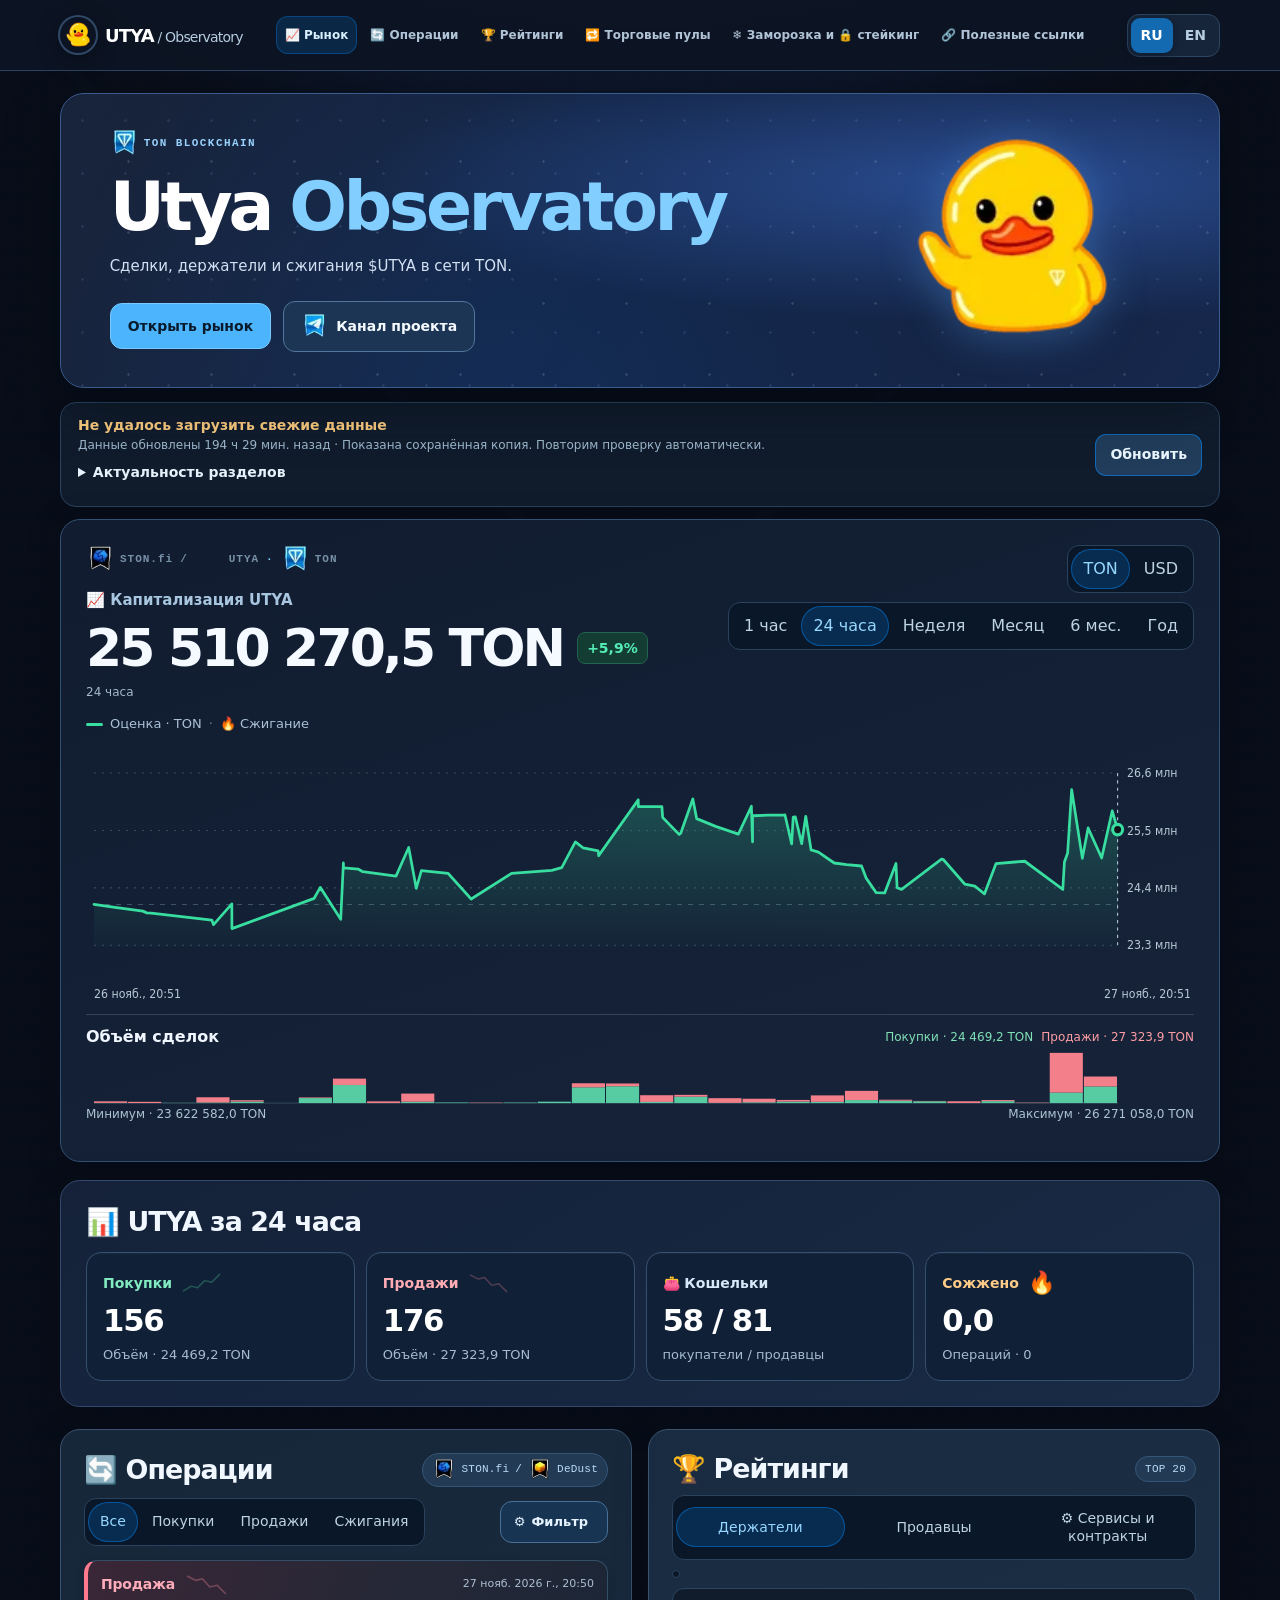
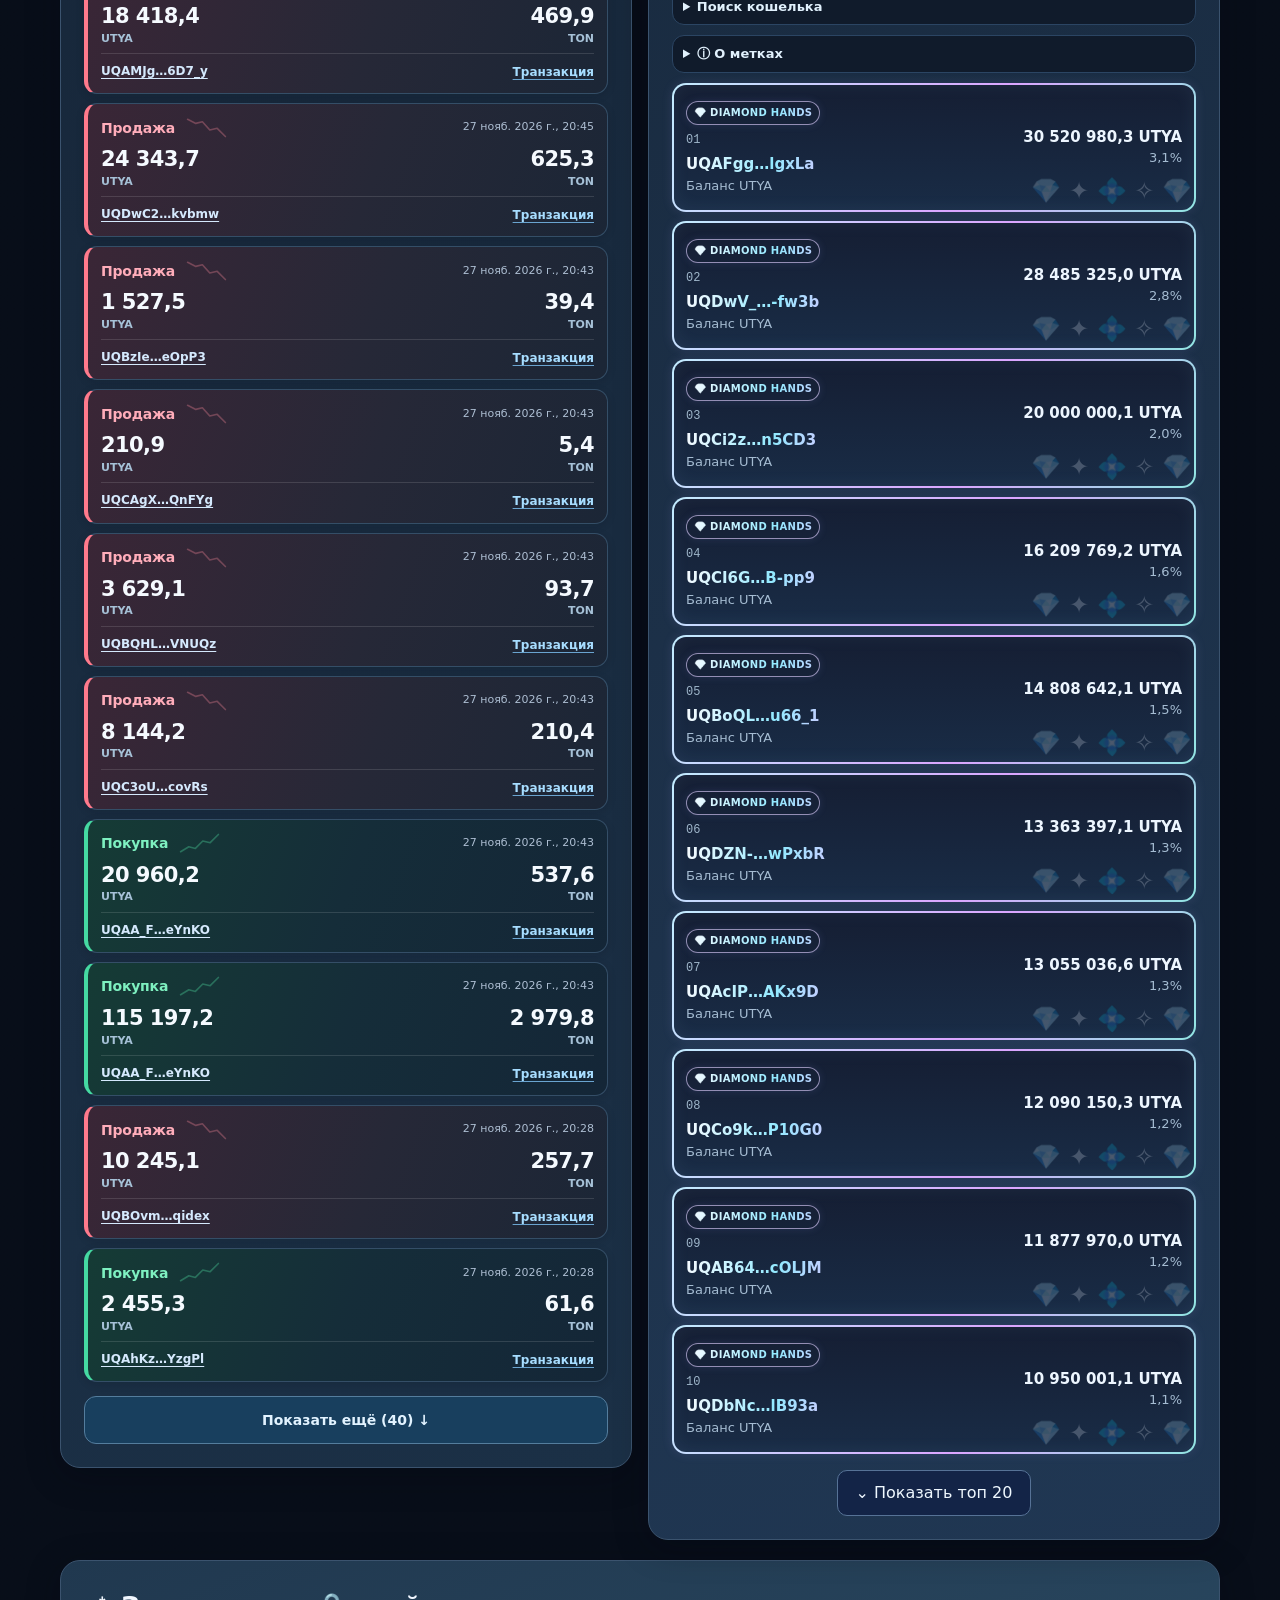
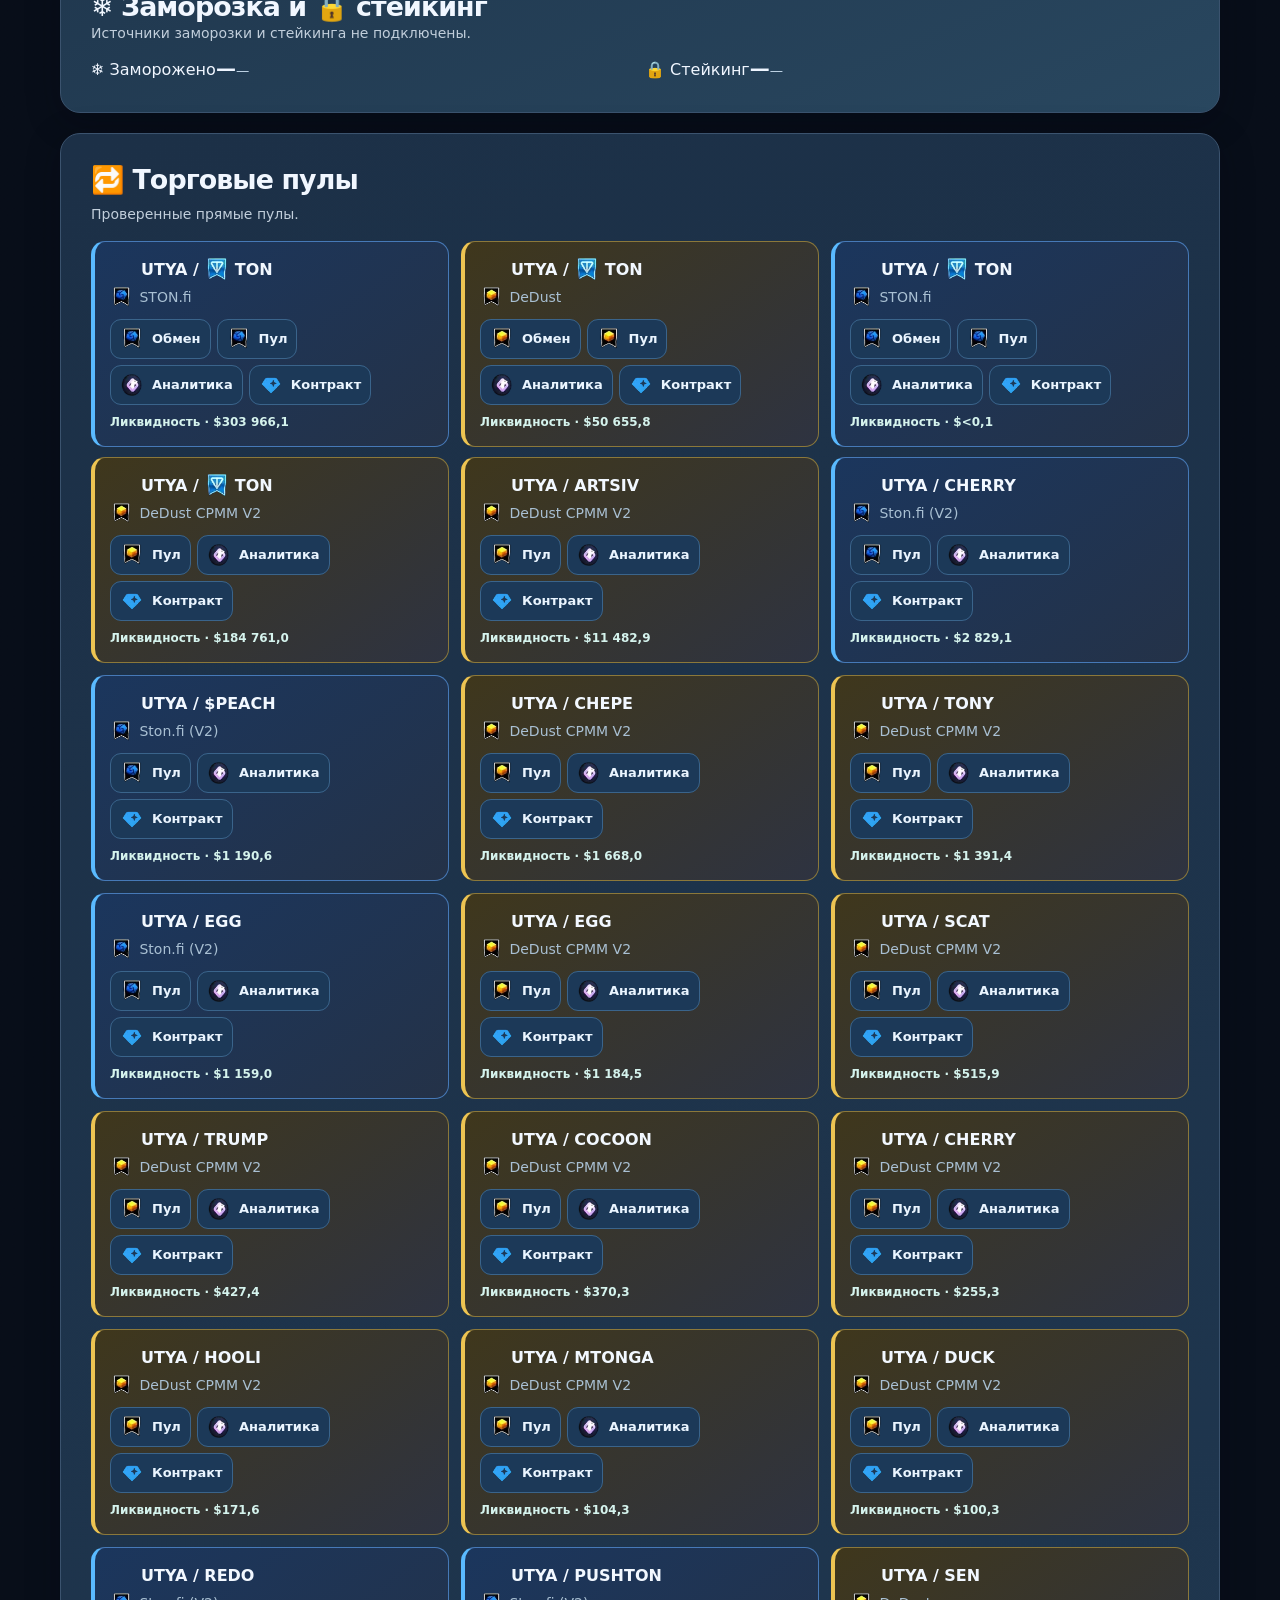
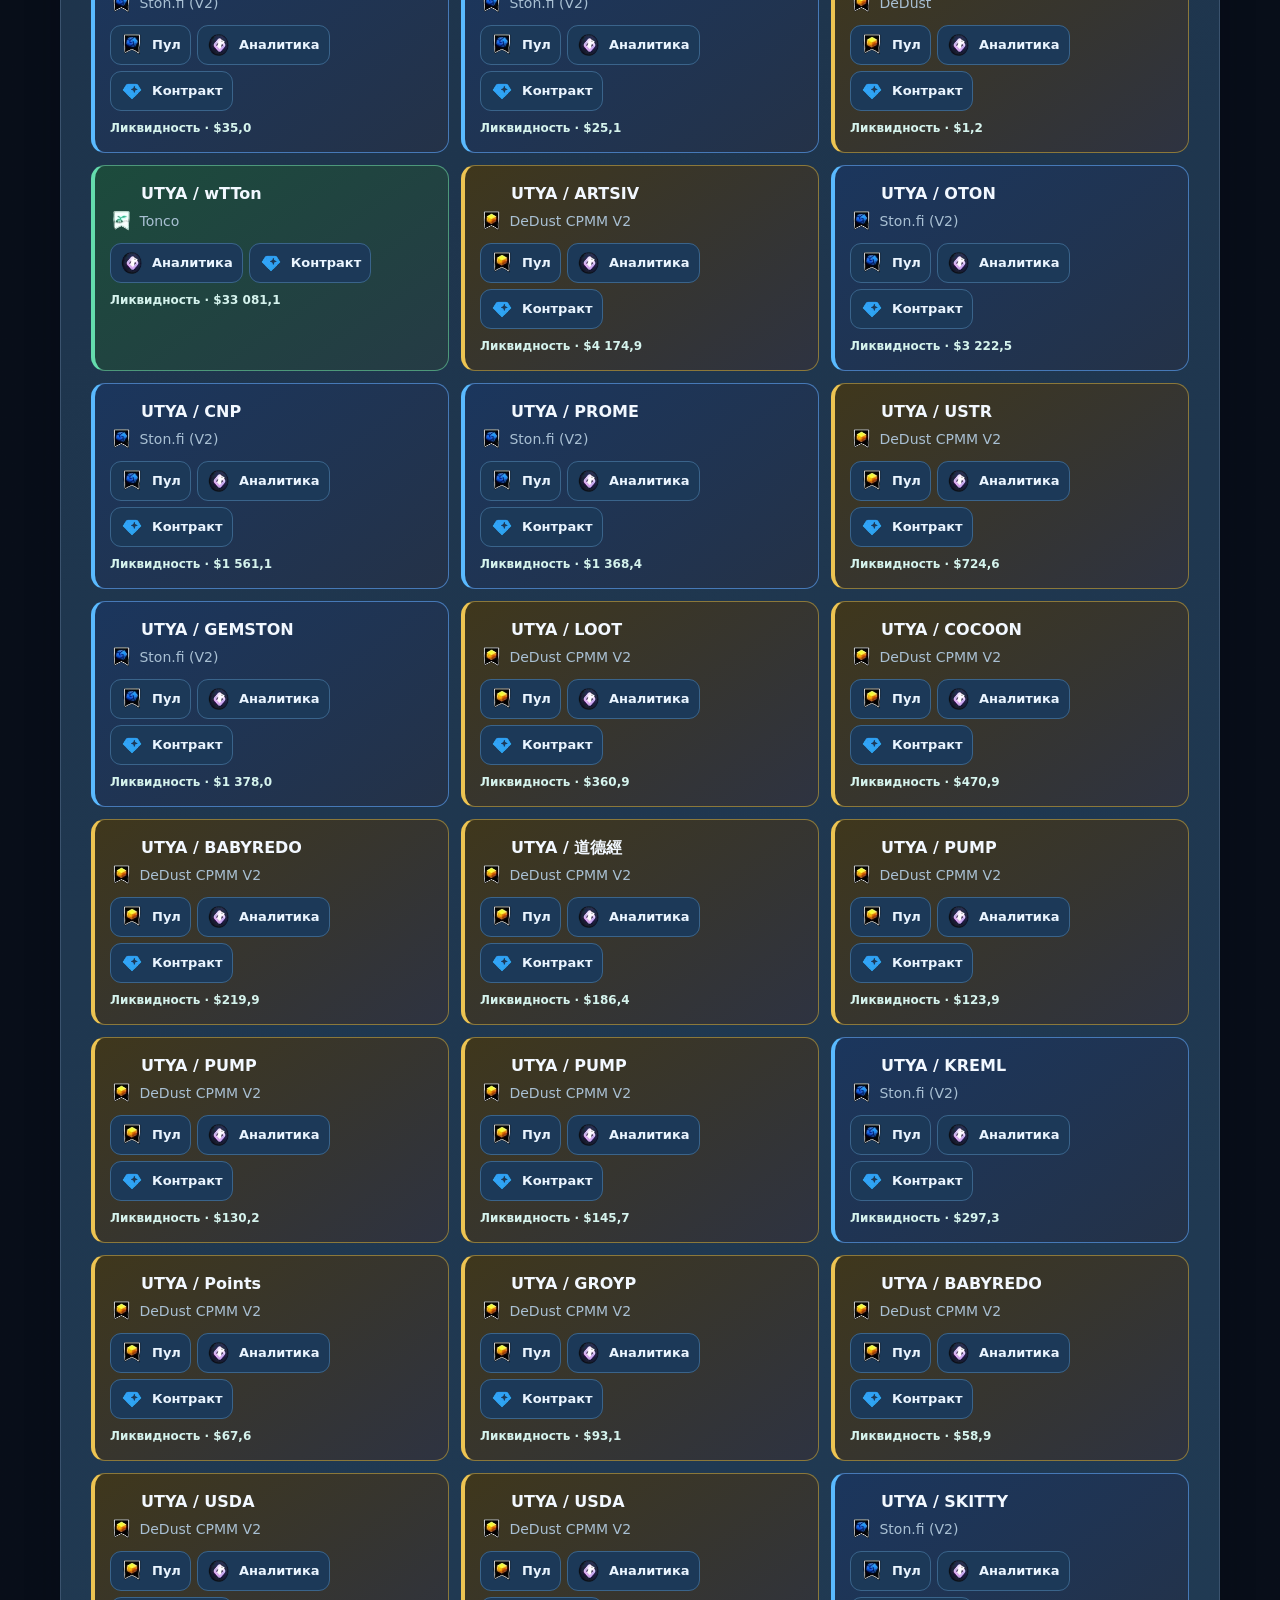
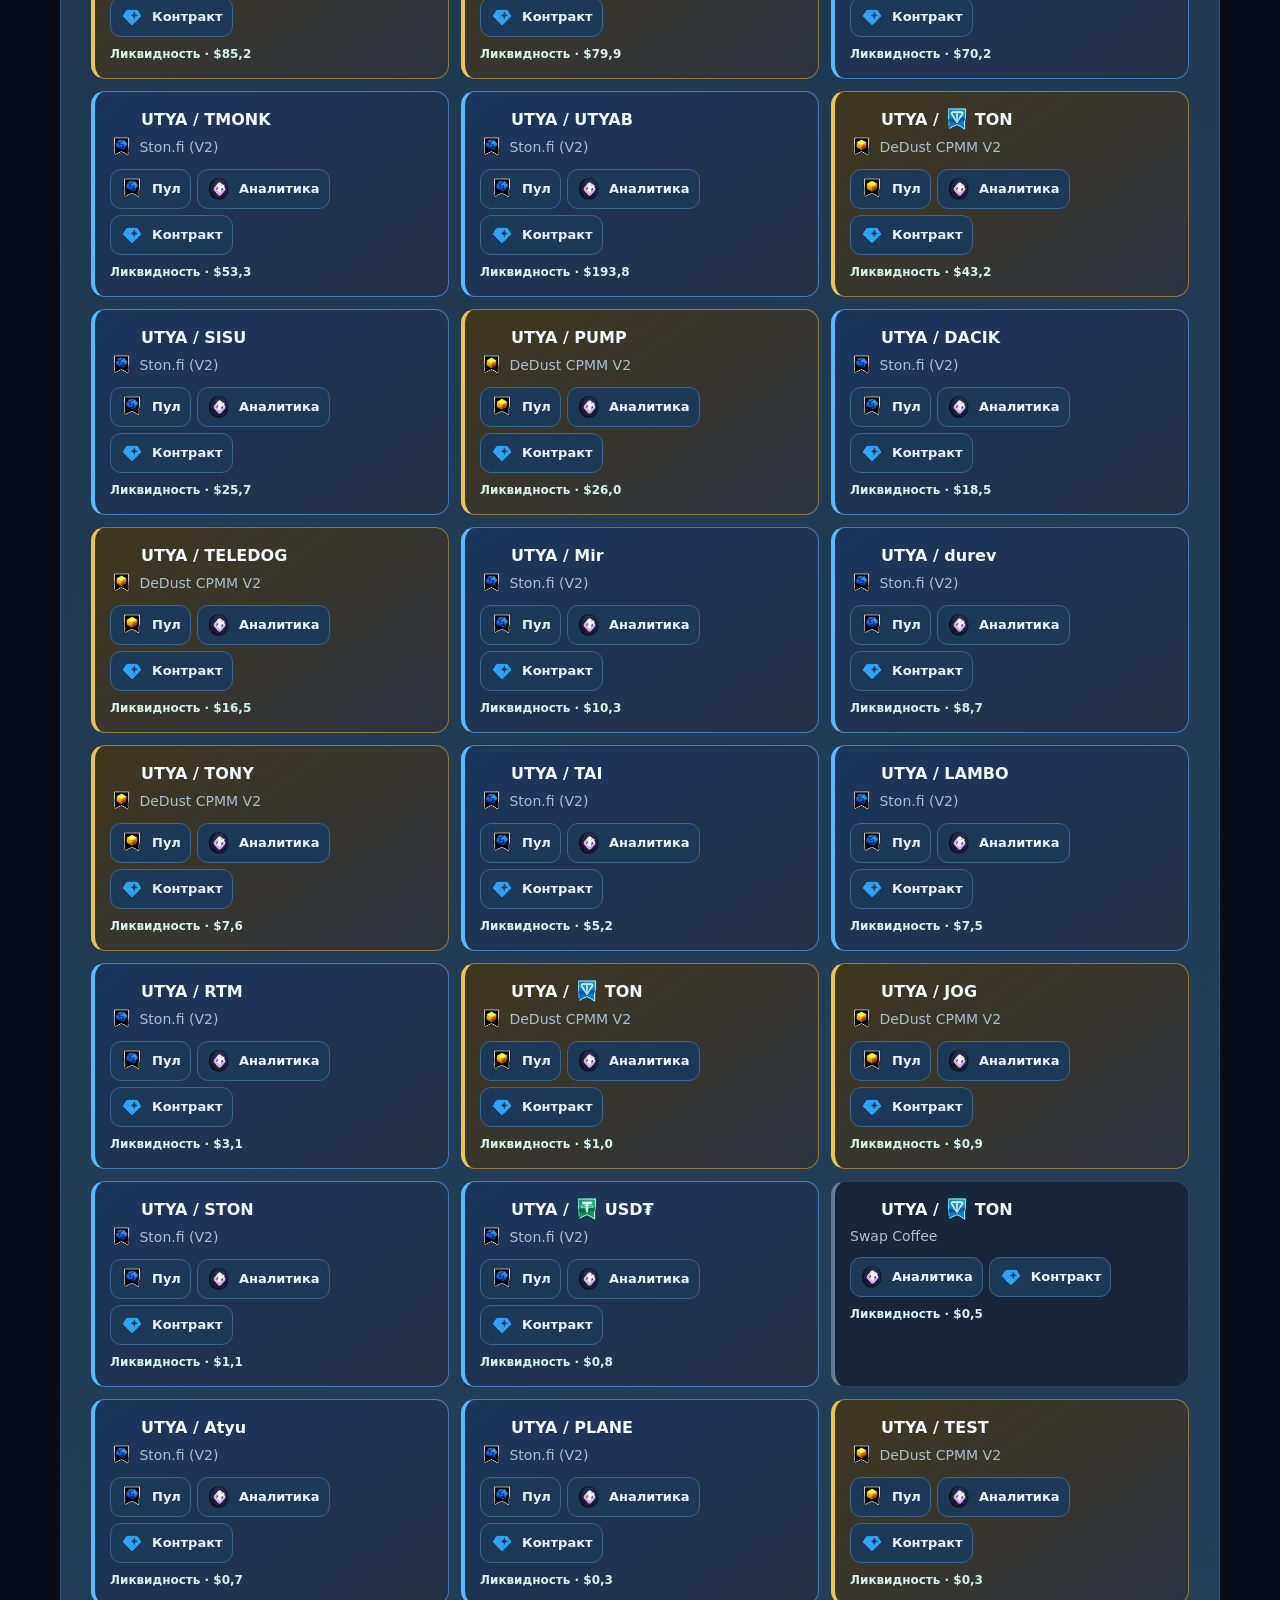
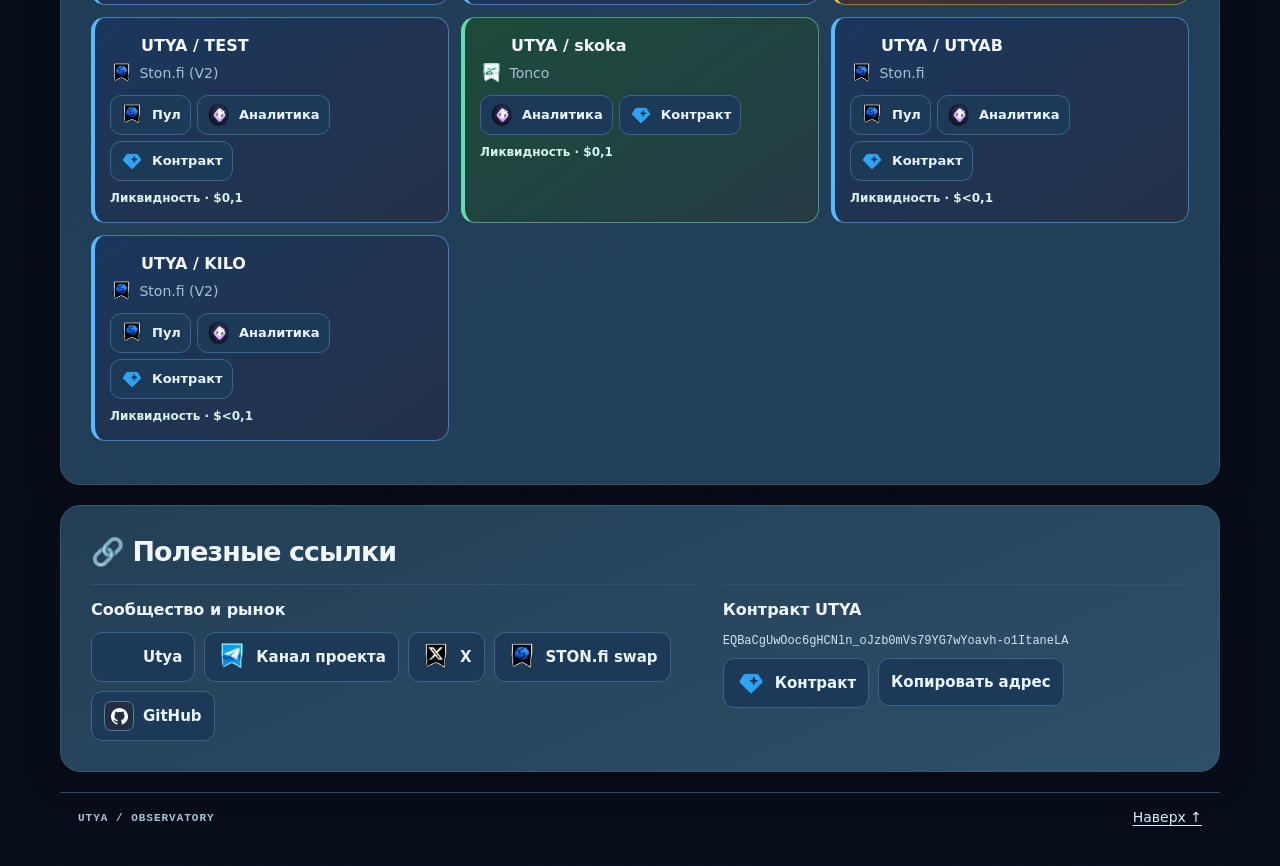
==== commit e546b5d7: "Refresh UTYA snapshot" ====
--- a/observatory/index.html
+++ b/observatory/index.html
@@ -1145,7 +1145,7 @@
 <section id="links" class="panel resources"><h2 data-t="links"></h2><div class="resourcesGrid"><article><h3 data-t="projectResources"></h3><div class="resourceList"><a href="https://tonutya.com" target="_blank" rel="noopener noreferrer">Utya</a><a href="https://t.me/UtyaOfficial" target="_blank" rel="noopener noreferrer" data-t="projectChannel">Канал проекта</a><a href="https://x.com/tonutyacoin" target="_blank" rel="noopener noreferrer">X</a><a href="https://app.ston.fi/swap?chartVisible=false&amp;ft=TON&amp;tt=EQBaCgUwOoc6gHCNln_oJzb0mVs79YG7wYoavh-o1ItaneLA" target="_blank" rel="noopener noreferrer">STON.fi swap</a><a href="https://github.com/Freebielife/UTYA">GitHub</a></div></article><article><h3 data-t="contractLabel"></h3><p class="contract" id="contractAddress"></p><div class="resourceList"><a id="contract" data-t="exploreContract"></a><button id="copy"></button></div></article></div></section>
 <footer><span>UTYA / OBSERVATORY</span><a href="#top" data-t="up"></a></footer></main>
 
-<script id="snapshot" type="application/json">{"schema":1,"token":"EQBaCgUwOoc6gHCNln_oJzb0mVs79YG7wYoavh-o1ItaneLA","updated":1795771780,"errors":[],"refreshStatus":{"holders":{"attemptedAt":1795771658,"ok":true,"lastSuccess":1795771658},"burns":{"attemptedAt":1795771658,"ok":true,"lastSuccess":1795771658},"zeroBurns":{"attemptedAt":1795771658,"ok":true,"lastSuccess":1795771658},"trades":{"attemptedAt":1795771658,"ok":true,"lastSuccess":1795771658},"rates":{"attemptedAt":1795771658,"ok":true,"lastSuccess":1795771658},"pools":{"attemptedAt":1795771658,"ok":null},"identity":{"attemptedAt":1795771658,"ok":true,"lastSuccess":1795771658},"badges":{"attemptedAt":1795771658,"ok":true,"lastSuccess":1795771658},"domains":{"attemptedAt":1795771658,"ok":true,"lastSuccess":1795771658},"fragmentNumbers":{"attemptedAt":1795771658,"ok":true,"lastSuccess":1795771658}},"holders":{"totalSupply":"999999999.486690637","holderCount":12608,"holders":[{"wallet":"0:05820ee5d06dc31e3ba0cb3eaed05f03b407674df74814e440db790f9a502583","name":null,"tokenAmount":"30520980.292413346","share":3.052098030808005},{"wallet":"0:f057f491fc487f0c49f673e331766a05601f68d9e70df6538cd324820a2bbe7f","name":null,"tokenAmount":"28485325.00971354","share":2.8485325024335326},{"wallet":"0:a2db3dc9758c09da38c9744911fa4767bad013a222e60edf18e902f41d3fa7e4","name":null,"tokenAmount":"20000000.1","share":2.0000000110266187},{"wallet":"0:88e864fb12b449cf5b4b0296e823880c24e29dc357802555570f723789a2c1fa","name":null,"tokenAmount":"16209769.232032509","share":1.6209769240353136},{"wallet":"0:6840bb9aab31c28a45695981834acf855508b3feb0f1898a016ef3935b372eeb","name":null,"tokenAmount":"14808642.12481672","share":1.4808642132418135},{"wallet":"0:d937ea6475fef35f05175a75c182cc582a3a04441fbb0110848d2df97ac3b03f","name":null,"tokenAmount":"13363397.06650084","share":1.3363397073360397},{"wallet":"0:1c20f49699c2c5d98bd4be759f55a8b39933e6e8a989ab3bad9b663c8a26802b","name":null,"tokenAmount":"13055036.55158575","share":1.3055036558287023},{"wallet":"0:a8f641e2c97deabe8bef338d20387f07fa4ef71e2b0c7d27f9c6ae4c15378fd7","name":null,"tokenAmount":"12090150.304726913","share":1.2090150310932901},{"wallet":"0:01eb869f58cc270a97cd8be9ab21558580cd71fa9e384e4700f4dfaddf759c38","name":null,"tokenAmount":"11877970.042469798","share":1.187797004856687},{"wallet":"0:db35c6aa8a7bd0cbfe039de5af3cc95614f8a4adb341fa731620c2fed809a507","name":null,"tokenAmount":"10950001.099164428","share":1.0950001104785165},{"wallet":"0:374dcef51d52dda07444379c52965375f5f723a2cb41430c85822e843f446587","name":null,"tokenAmount":"10466354.113257676","share":1.0466354118630155},{"wallet":"0:0000000000000000000000000000000000000000000000000000000000000000","name":null,"tokenAmount":"10000802.735023181","share":1.0000802740156687},{"wallet":"0:a201927ad1fc0783b98d30c12f534b9fd2a044096aaacbb0482d4c85457646b5","name":null,"tokenAmount":"9703974.777182617","share":0.9703974782163758},{"wallet":"0:ac1e0e46d16129acf447ced89eebe60236b3d05729024370501defc744b0974b","name":null,"tokenAmount":"9081000.18289046","share":0.9081000187551822},{"wallet":"0:2fcbc568f85fffe6e89ac871434b2b22568e802743fa84fd184ac46454436e95","name":"utyaman.ton","tokenAmount":"9045888.385654799","share":0.9045888390298138},{"wallet":"0:f38b95e5366811c8c1b217ab4748c6388c8ca357ab218baf32fa813f306afeee","name":null,"tokenAmount":"8711385","share":0.8711385004471636},{"wallet":"0:04fc14406f27780f147343227ddb37fbb8632ff620eee9a87dee02492e3b54b0","name":null,"tokenAmount":"8651347.469135703","share":0.8651347473576521},{"wallet":"0:6af9af4b65bfce0605bd815fcc4697ffd6443f539f9a1e84174c642c4517a783","name":null,"tokenAmount":"8401023.438306233","share":0.8401023442618557},{"wallet":"0:8a985fb077fb7d4fe9000d12962ae177ee8cffba14f0f6239f678f2e9b6b6856","name":null,"tokenAmount":"7904138.124925765","share":0.7904138128983033},{"wallet":"0:4e1dda8f74c54f871e0b9b6d458e7d174ef6b5d2a629368f8661af9329d5557d","name":null,"tokenAmount":"7773446.832103537","share":0.777344683609372},{"wallet":"0:b454b08b0c082e5ea54df470aef742d6cc9fb63199451c0520638b74194048a7","name":null,"tokenAmount":"7753623.193825796","share":0.7753623197805803},{"wallet":"0:cff6985e8ff6a1b0889e9f1f527b824ac851e2dfcb50d9bc2b2cdee8c3925ee5","name":null,"tokenAmount":"7693578.723473918","share":0.7693578727423104},{"wallet":"0:d6ed14afb32e9efb7c58d24839c025eb87d7e1aa17ddaba3529c72bc20249917","name":null,"tokenAmount":"7397911.071095718","share":0.7397911074893135},{"wallet":"0:c89d8d2ede6a29fb990c3cde29a344a337664a70abb61a39fe7a8f07d368d562","name":null,"tokenAmount":"7229423.428492364","share":0.7229423432203295},{"wallet":"0:60e953ed1b7d249e45a5f87fa39295437bbecdd7585b48d1a817c6df83350dac","name":null,"tokenAmount":"7124816.66942956","share":0.7124816673086795},{"wallet":"0:c654682d8c4797b87681af9f275337e8039808e89d9ce0496614b19205405620","name":null,"tokenAmount":"6845460.384686687","share":0.6845460388200526},{"wallet":"0:fef7b00ea7006211d4f4a281a2e78dcf65bdb9c5bba93a54947af42246d5c9c6","name":null,"tokenAmount":"6574441.942250503","share":0.6574441945625226},{"wallet":"0:ba828a54ab47665da11c83987724c308c8d67d2c8186d72cc2ee9c5fc6578f9e","name":null,"tokenAmount":"6500000","share":0.6500000003336511},{"wallet":"0:779dcc815138d9500e449c5291e7f12738c23d575b5310000f6a253bd607384e","name":null,"tokenAmount":"6386277.822545356","share":0.6386277825823492},{"wallet":"0:cdd3233d21f8bf90726e710c80279a9413d3558fcde04c32f0f475dffa9b523e","name":null,"tokenAmount":"6148640.054813404","share":0.6148640057969559},{"wallet":"0:ae4ec8024f912a85e53336a4d4dd68ee104201a977f7a6391deccc0f3f470b4d","name":null,"tokenAmount":"6111505.50408405","share":0.6111505507221143},{"wallet":"0:1d9b08328908e982b0f05a6bfc03e0fab8ee8c7056c93f7d31e1a0b554965aa0","name":null,"tokenAmount":"6086652.59022629","share":0.6086652593350625},{"wallet":"0:0c1406184e80d810e5beaa394653b1844295af3f6b196438d81304884675ae4a","name":null,"tokenAmount":"5989650.440671186","share":0.598965044374573},{"wallet":"0:4b9f356664fa3f9981a1cbe786d8933223184ba30c40d10fc43594458220f54c","name":null,"tokenAmount":"5913624.58607288","share":0.5913624589108399},{"wallet":"0:bba481f73d8bee9093c147bbfaf4bd0ce09e4931b7a4c7c93e54dbd33a2ba243","name":null,"tokenAmount":"5745360.967992976","share":0.5745360970942124},{"wallet":"0:49da119bcdc22c15b72d95a184529997b656da65b736c903cb2131e750fa3dc7","name":null,"tokenAmount":"5560234.610265909","share":0.556023461312003},{"wallet":"0:3b614f0e5525435200ac13b2b14e388b0ff6af64edda98a8bcb1b2c2270f697b","name":null,"tokenAmount":"5350697.661466847","share":0.5350697664213411},{"wallet":"0:678dafe483da659bb1ca3215a249742bb5c58c13127a422dbceb572317ffe200","name":null,"tokenAmount":"5213528.606199502","share":0.5213528608875655},{"wallet":"0:7b5dae27d6725e1c0175ebc26cb0c7393638e2c68bf567516de0c5c8fb14ff54","name":null,"tokenAmount":"4734322.922754281","share":0.4734322925184453},{"wallet":"0:d98d77eea8bd232bfbfb928383ad12705e74309d18e4d61464a598ee4cb82e2e","name":null,"tokenAmount":"4683092.748961257","share":0.4683092751365132},{"wallet":"0:bc250333a680f6d1569c89588a487abaa757dbfd460d7ece9806df7cac911d03","name":null,"tokenAmount":"4393891.098326667","share":0.43938911005820924},{"wallet":"0:590c784c7459c328991d8acd3e5f8537542086f24cc70f2426badd419c8044a4","name":null,"tokenAmount":"4283944.459705198","share":0.42839444619041867},{"wallet":"0:4049959ea17b974ceb9a354733410db0586649477ee77cffdbcb9c1a77f79f44","name":null,"tokenAmount":"4283818.793392745","share":0.42838187955916696},{"wallet":"0:d9732f35e58caab943e35e069bcba417da8565c69b39f0a4d68d97cf521a8399","name":null,"tokenAmount":"4283680.861260647","share":0.42836808634595},{"wallet":"0:9328fc4c5677ac329358d4d6db2a7d02ced1097b581a11d56e18e4d1c898b3bf","name":null,"tokenAmount":"4263304.986240908","share":0.42633049884293023},{"wallet":"0:13bf4f871733b2d5ce5df128a472f32b1fc83cb80c5d0649210d62ce2a622173","name":null,"tokenAmount":"4232810.368731203","share":0.42328103709039444},{"wallet":"0:f7581686f7619adfc3969565123995d93a3b19b655b02bbfd746e5c95b916cf2","name":null,"tokenAmount":"4155860.08816971","share":0.4155860090302952},{"wallet":"0:41ac6bbbae604d2b2cd8b8f2b85a29a17e5f8a6c8ec16fcc909b44ba110cfb99","name":null,"tokenAmount":"4129406.516421796","share":0.4129406518541459},{"wallet":"0:270c89da8160a9c62d42dcc59b91c132af8334c728cc455d3e25eda8fd56e723","name":null,"tokenAmount":"4125367","share":0.412536700211759},{"wallet":"0:ca149ef825ab73b6575f5755625dfad8fdcf594c52ddf9c764ac42b346c39f77","name":null,"tokenAmount":"4016912.241230993","share":0.40169122432929116},{"wallet":"0:0fad4569f2eda170fdecbb479c2a8738d65461f0f4c8f914d9e37b457ecd4c68","name":null,"tokenAmount":"4000000","share":0.4000000002053237},{"wallet":"0:2ff803e3d5df27c30e57318b5a1dd407cf709bfc6aaa62216e89fc2efcd6c18a","name":null,"tokenAmount":"3905978.044501782","share":0.39059780465067573},{"wallet":"0:5abea335cf3e60b823f1e2de6e7396b486f7e8053cff096f05ecd4aaf615497b","name":null,"tokenAmount":"3897014.663281392","share":0.3897014665281766},{"wallet":"0:b7c0961aaa0f153431b3b0624f48082b85c4c4117d24106e4718858732e050f5","name":null,"tokenAmount":"3780276.391714879","share":0.378027639365533},{"wallet":"0:b4e6c668037bb14395baf6ba454b42affe233650162bb720cbeca7e325b61747","name":null,"tokenAmount":"3700358.153269973","share":0.37003581551694015},{"wallet":"0:6f25807af5789ce48a9cc539c90ed9dfb03a9cde9178916613598ef0f0013678","name":null,"tokenAmount":"3643712.649701436","share":0.36437126515717877},{"wallet":"0:d57a3fc08e41f2e7051967e9a7cd57bb44642758e6bc8ec3e0dbe6f6a7c89072","name":null,"tokenAmount":"3620621.756936635","share":0.3620621758795134},{"wallet":"0:af2faf6896087eec8f54353713f61d0b406d0fe0520ea7d6a110637cfea957e8","name":"ton-binance.ton","tokenAmount":"3519394.590860318","share":0.35193945926668563},{"wallet":"0:a6413beb2a98e05762d44f13564723a5622014a57d56ac8fe6eb08b78691379b","name":null,"tokenAmount":"3500100","share":0.3500100001796634},{"wallet":"0:be42f52d5fc711ba8813f323d73825256083e7f2ac4b72e274096e0ef63656b6","name":null,"tokenAmount":"3500000.695247459","share":0.3500000697044042},{"wallet":"0:3fe8417a2106d996681201db94e83ef718c73587e8154ba242498830d8d3ac54","name":null,"tokenAmount":"3483829.076703481","share":0.3483829078491763},{"wallet":"0:bccc2f25164a2e779e354f00d6192385d73402047d2de5e2f3706085ce13035a","name":null,"tokenAmount":"3300829.283336501","share":0.33008292850308474},{"wallet":"0:f2d218624dbd83c492074adcc643d879a97295b65b97abd94fc6d63786728c1e","name":null,"tokenAmount":"3250000","share":0.32500000016682556},{"wallet":"0:94e3b17a4918492d81cde639fc7ca3214d457f679118d108fbd7dfbb91e1f6ad","name":null,"tokenAmount":"3245658.819611584","share":0.3245658821277611},{"wallet":"0:37713a0d93df7bcd749eaa7006b5caa187b840268bf7d1a65b61c3aeb58acae0","name":null,"tokenAmount":"3184225.110964787","share":0.31842251125992793},{"wallet":"0:b349a98792a1b3298702ed6504baafe86e19e447ddd41a4c18e2b0cf31e01b37","name":null,"tokenAmount":"3123654","share":0.3123654001603401},{"wallet":"0:472f7669c1c8d01a7ea8ef7a81f9e3c357fae3dc9e7c8c3584d28dd3dbd40997","name":null,"tokenAmount":"3045100","share":0.30451000015630786},{"wallet":"0:1f158e38cd8251289f1278021a5613d569c497cd9d0db0d4493a56fcaf5da298","name":null,"tokenAmount":"2961317.207181707","share":0.29613172087017786},{"wallet":"0:66cec988ed6a39553375bc16c77945bb91f5a869ab0675a6d9aa41dba805f19a","name":"gwhale.ton","tokenAmount":"2881207.231426238","share":0.28812072329051885},{"wallet":"0:bbfeeb1e32cb5a8e9f48c395170c46641cbca11cbefe393a4ff15d81bdfc345c","name":null,"tokenAmount":"2879999.723073128","share":0.28799997245514586},{"wallet":"0:11e23af2b0d9e3ade160a82a247812592793c162d1d7c6f3583abfa391f2f4a4","name":null,"tokenAmount":"2853882.806337334","share":0.2853882807802259},{"wallet":"0:f8f492b2c363e949632591cfb10430fb981a38ea577821b4e3bdfcead705b404","name":null,"tokenAmount":"2807640.347136065","share":0.28076403485772533},{"wallet":"0:3215167f5c0c15f61b50eb3c64361e56bd6efefdd210bb5d78949c3923b3ee22","name":null,"tokenAmount":"2764662.602710864","share":0.2764662604129991},{"wallet":"0:f70de80d86241c3a84059e9571469232f7324421c00ce70b040f17cbb8b23f3a","name":null,"tokenAmount":"2606056.929907177","share":0.26060569312448906},{"wallet":"0:a94f15a1632a32bb23063a23a88a113b485258168b72219b9f07220433827e4b","name":"fullsendutya.ton","tokenAmount":"2581406.187595025","share":0.2581406188920085},{"wallet":"0:da303a41fd89374b3318bde79a42ef3789a98dfd24de1b7ac54140707e1c7027","name":null,"tokenAmount":"2574029.366953925","share":0.25740293682751986},{"wallet":"0:7dbbca2ecad6fe883a97db9e7b07df9ebc838161d24e0be5dd509d9ba0dcc816","name":null,"tokenAmount":"2500000","share":0.25000000012832735},{"wallet":"0:01f22c3e72ebc265eb302e42ab316d631297b14bc76a2e3183c1e95e2a34825c","name":null,"tokenAmount":"2433024","share":0.2433024001248894},{"wallet":"0:c456887a9cb4bd5407a802eb67bb8c52d91265be1760402b21542ce9acdb475d","name":null,"tokenAmount":"2432248.218001684","share":0.243224821925018},{"wallet":"0:049b7cffc8296331887501e280f5a39d125fed063bd08cc4c3dda7d5dbc67223","name":null,"tokenAmount":"2403417.046936506","share":0.24034170481702025},{"wallet":"0:796df20230c57433a65ec1c8d9dc3c116ee01291e4c49f0ed1abe0bf2ea91f7f","name":null,"tokenAmount":"2400065.470966184","share":0.240006547219816},{"wallet":"0:5e89652580caa0719d8c2f34d70346aa868c91421cd2811a3cf32b0e53cba5a0","name":null,"tokenAmount":"2400000","share":0.24000000012319425},{"wallet":"0:ac985ecb77476b3fb4cae6ee15b1d13ef8dfc906a1575a66ce7c3596b4e91b1a","name":null,"tokenAmount":"2390187.265666669","share":0.23901872668935745},{"wallet":"0:8f6985cb83fcd1ce561ea858c16c7ab2a44609c5eaef37f67027bc6141d5164d","name":null,"tokenAmount":"2344726.859305068","share":0.23447268605086383},{"wallet":"0:e542dafcefa76eed90cd44d6201b558f9cfed48e10073af3d2d5eff7764c75fb","name":null,"tokenAmount":"2319277.021650473","share":0.23192770228409795},{"wallet":"0:a99120f4a6e8c85c96f5a8f1126fa099fc4513b1aa3734466b97d1b9ce6ca0f7","name":null,"tokenAmount":"2307123.406339574","share":0.2307123407523842},{"wallet":"0:8218be1294fd880e5867362d93be2dee7f50e2fc60f8b082a809c895e0dcb657","name":null,"tokenAmount":"2302923.319369906","share":0.2302923320552018},{"wallet":"0:c5f4e6829ceec79350cae0988656f7a4bccaf53058d629b3364bc9e80a8be4db","name":null,"tokenAmount":"2300000.592632861","share":0.2300000593813473},{"wallet":"0:ac9b47205d4e9550f462d9f69904160bc7ab5b70621043b172f2f9b37ba89831","name":null,"tokenAmount":"2278552.757065361","share":0.22785527582349635},{"wallet":"0:57ea169cbd0270e40fab6ec75b3074d401a579e13014cb2bafd5c20dc02e5fdc","name":null,"tokenAmount":"2214975.553768825","share":0.22149755549057926},{"wallet":"0:140ddc3d2fb26c3c3daf254d73f18a0b0cecc8afa68ff7a3fa6c22f52a19d983","name":null,"tokenAmount":"2190000.196462233","share":0.21900001975863806},{"wallet":"0:cf563aac43f868c50503119f2d496fd4152977301f50722494b737325f57f72d","name":"dedustfund.ton","tokenAmount":"2181764.073739195","share":0.2181764074859115},{"wallet":"0:c0bd296c37f04cea8e89dada87632f6ff056819d3d0603fea99819639acd3f20","name":null,"tokenAmount":"2169709.270575095","share":0.21697092716888272},{"wallet":"0:4b8752e7a89c0d8255711d06660ecdb0f5d9b5912a71e7e92cef16172badacf7","name":null,"tokenAmount":"2163052.997264297","share":0.21630529983746125},{"wallet":"0:4a22bae492012ae4d76bfe2a487234498fe253a9b7d97c8c5313f4d8e18e1879","name":null,"tokenAmount":"2130416.521311805","share":0.21304165224053678},{"wallet":"0:cf319be786f6e19d4be7734bd7175935ac898457bc6fe750f4518ef0c1347d12","name":null,"tokenAmount":"2071580.12550579","share":0.20715801265691514},{"wallet":"0:052f8fb1c09be11802e535f7ae063bd73fd7b470a5a9e528f8471f4a6703009f","name":null,"tokenAmount":"2038371.302064622","share":0.2038371303110937},{"wallet":"0:aa1c16c87b6c11c9af04dc1d1bc2b8876d52265c462f6162fc8bfc43218f2f17","name":null,"tokenAmount":"2013230.580323782","share":0.2013230581357192},{"wallet":"0:90b73d0f473bb0c58485348b518be2f63b7c66050a498b92b7e26b920ea41b1a","name":null,"tokenAmount":"2007498.591078177","share":0.2007498592108645},{"wallet":"0:83bfd1581226185cdb39a6c6633a50b67fca70d12bee327f8ff17b0250114142","name":null,"tokenAmount":"2000001","share":0.20000010010266192}],"asOf":1795771658},"engineVersion":"1.3.0","methodology":{"valuation":"last observed swap in primary_pool times CURRENT total supply; not circulating market cap","primary_pool":"EQCO9NDT4Il25_4ZpHIOgMAUbRJvpsI9pLzqhD8X7eTVB7X_","sellers":"sum of successful supported native TON swap sales; service roles excluded","holders":"balances excluding known services and identified contracts; unclassified accounts may remain until verified","burns":"accepted burn notifications and zero-address transfers shown as distinct evidence","usd":"historical TON/USD rate from CoinGecko","history":"incremental confirmed swaps; missing intervals remain partial"},"serviceRegistry":{"asOf":1795749049,"source":"https://github.com/tonkeeper/ton-assets/blob/main/accounts.json","sha256":"4286bd47e11399901a7d713c9e98a5dba17300d76fe272f4f5d46110a84f4e2e","entries":{"0:ad8afecfacc248996885d8be6824280f9f3a7e54c2f6080b7971b9f556c280c4":"Crypto Bot","0:dddcd3cdad60af4c0d69389f567ad51d0c263fa4968d655ab424c69aadaf9322":"Wallet Bot 1","0:436a76c2794a88e3fbfec6b9c0374fc8db046f10868b835420d9937973a665d4":"Wallet Bot 2","0:6e814e6450e8c578067bb656298fb4d01397dd15018d7f34dc369eaba4c2111c":"Wallet Bot 3","0:5f00decb7da51881764dc3959cec60609045f6ca1b89e646bde49d492705d77f":"OKX 1","0:f15db2c62cd86aff0860d39c491fc73a31395fafeb5945e644498562260c782e":"OKX 2","0:e7e86da08742ed933434ffeb8f08a63c7e100ee842e25f599a9cbf0891574a6c":"OKX 3","0:0338def34b84c6ee9134a04ab1601450be446340a37ae259de57cb37bdb590cd":"OKX 4","0:a30a49ec725e9f57244b66af4c2da7ab76004b4fce80d3a34b1cd0c37762abce":"OKX 5","0:24da1e7b8da901e5b3dd0f98c397feb6e5a5ea483195a8b6bd0682cf2c5327ae":"OKX 6","0:7f2e84c723d8b6b6b1aacf810c8c26ab23c22022b464b87104b2d3065b0ea70b":"OKX 7","0:854ec4521efd52ad43bcf1988e4c44ebdf9a26ad18fa51abfdb685fc3b348a5c":"OKX 8","0:f9bdc0de461c1a2e002fada9550bbb095c8f9f73668d70c517a9cc7e050f8e5a":"OKX 9","0:9b9b739de2527ae72d21083f5198d710c7288453b4733e57ecadb2e189ac829c":"OKX 10","0:b31535e934db05bbc220267467903c8108bdabcbc2a06588838b726ddf589ef0":"FTX","0:57eb74407604a19f7e04005315ef70aeb7b675e6551977586756f6baf12125ee":"MEXC 1","0:1c7bd690f4f93de8b93db5790129dab65926c6e1fc9b57380089db5529516630":"MEXC 2","0:d887d0e2d1c4fc4126e71c970d33ab1896940000eae703bb1ab6cecc830777e3":"MEXC 3","0:7994848c1fcbcbc57a6a5a987b66eb424b8b54e10759b6b514a66b600c2b0eef":"EXMO","0:8d195793baad9a08c46dc353aebe999341dabd07721b9725f19e18abc3d10d92":"EXMO Cold Storage 1","0:26ab8ae763a3a7c3067d882b7b01cd5d37254cb8768f57b6a47c00028effc7b8":"EXMO Cold Storage 2","0:0130c77346e9ed82df677d107ad6a775c11f9c18f6a05c0dd17906b355850dad":"EXMO Deposit","0:342a359e38357c083968129fddddf049ef5c47315bfbef27505a356bf9f02d65":"CoinEx","0:555f3053e257130374bb831ae0e219e5e5f9ec0ca8f8a0d133369d3d690c64c2":"Huobi Deposit","0:85af78e8d035e920117cda654615cdf371d464480b629e110d3c5310d85ab362":"Huobi","0:80d4123841167ca989ac912443cc99a4b9c1a87584536427ff6fd85c92395ae9":"Kucoin 1","0:b37e57033db21d10b950e6143b658c10c3bf425bd193025960aef7f22dbcf4fc":"Kucoin 2","0:07ce60b7e5f255a88c3707f3fbc79e2cf924ed6b4b7d09c6324f0ba2338a48fa":"Kucoin 3","0:a14b1f452385b2bb984ad2c4441e1d23cae071fdfc096dfba53ebba3b6ff1d10":"lbank.info","0:75726a716f747e60b0371cb0d5d35471e8e1e931003fecc3a0961a8bd82c09c7":"xRocket Bot Cold Storage (Old)","0:c1dc654b598ab84cda4f12372efed8907cedf0901865a58649087373e01b1c24":"xRocket Bot (Old)","0:45614fee399c43d77bb597558791831bc0ee31754cbb2b5b1fbf5a3488ed9940":"xRocket Bot Cold Storage","0:011a8f0a0b36b779af033473274966666d1cd6fb4e77df679375fbd6f970d012":"xRocket Bot","0:c3f1da8ecda8f8cd42bace224ea3f1b6971eaa7f54c492d4d190527b4f573f7c":"Bybit 1","0:4a1f3ebcc66bdcefa90245bdf541a50ada1c688a487534b1587abffd93038834":"Bybit 2","0:cd525c15904d7b4027eae08b318624260f371ce8c9f4fcca0cdb7b583854107c":"Bybit 3","0:ae62a192da96e266161a702cc9f6de91c0c3441f17ceba51bc442dfb2031a30a":"Bybit 4","0:e3ce05c4da977132c24a3b102da8b5fbf2ea9173337b49de346e4a4b057f7579":"Bybit 5","0:e33ef85d174eb457c072d1ee10215b69ab9b64192f7421302ab1c8e26b7ad4bd":"Bybit 6","0:7f97f36dda3f7dedc9e12f8c09c4f89e7fbc17527ab3f67de4c3b155297a56e4":"Bybit 7","0:7d133d4e425c8e00de015513a44e66e6d163b21e71720aec7579965e5de28c55":"Bybit 8","0:f2dc1860686cd658987e2bed8216532d8c004460dadea907cc7d4ad7236c496b":"Bybit 9","0:4a1c20bc9a6f9294f75f1c87a7f383a8b73a483a2e6dcb3630ddbe78b3ccad00":"Bybit 10","0:008bb088e81e38d583826901093567027cc1575ec744ac354fa4eeec302d166d":"bit.com","0:1882478daef1b7ed200cbbdc201bd4ed0b24c2e5f1a4c7c15aeb7e3b1a759193":"Coinone Deposit","0:a4d2072b1edc1355fc7fbee0095beec7889a2d3cfaa9edcf2ce9e128631abbd6":"Coinone Withdrawal","0:f3f4ed0913ab555d023745058f1a6c55a49d4876593cb9bdab1f780a99b185bc":"Paribu","0:f9873509de5a2f97f7b2805f5f7aafab447f43c91e751cc8efabc6d2ea09d78a":"BingX","0:b496b8f73b469ff06a2d89e62c4d70a103fc228c821537b49dff092060bc281f":"Gate.io","0:60ff0b28e2b3839bef250a81be9f2e78a6265b980ec5d24df4e44bbff2c3fb25":"TIDEX","0:23eef28b6da5a368d6c0b8028fd5ed47c26758676bc9db1b5653caaadc969f91":"CWallet","0:00ffafa9fb3d4f837824436d19953c792be6632af73a9b82c4dc69ca07195087":"Matrixport","0:b58c73481f25a280f9705ab3424be850614d823256263ecfa049fa9fb917720d":"QMall","0:00b402b789e5626e1c61b50c5dbe2024426e92f16c0c2fb735396df96046b5fa":"BIT","0:2c54797319837b4c6d014fc991c1a8d4294dfd4d6cec4937e370f1f27db0423f":"Bitforex","0:6a5a76a1538cf9596590ec3708470649c342624bf92e63a6a7a15254ededa904":"Bitfinex","0:59b065c5d66261a5317660e96eee476aa6a11b749bdcbe8c0d1f3dbf24200d1c":"OMPFinex","0:3cd5ad54b190a71caab984b0f210e3742c7f2147b7e9073377d7c6b470017362":"Bitrue","0:6c53cd87cc0d33486db42c1c7fc03dfaeb2f7b815afc368ab1aee567edda3f72":"Coinspot","0:9a582c23266b8ea47eb71118a3c040d42b230b2266fecffe2d3cd390c0922c35":"BigOne","0:dd528505af15c6e5206bdd8f6c9a3b541f80ca98ae8a5066ab3ff8de1ff5e678":"Farhad Exchange","0:2b6f3cda567c385f0645486f3c665a451f56b2969d1be57d86eb77c6077a81d1":"BitTime","0:cdf7f0d7c09036f064272e3c429ed570be49ef29eb3a735b64bbc17915073732":"Bitget","0:e9c0a24ffaa6aa4f228890e71ae9550bfc53a6c57e643bc31c240e18727ac1ce":"Bitget2","0:336502faf83ef5b532d315ba71450b661c90e83fce64d8bc1fd2bf642f3555d9":"Bitget3","0:b308c7f9b4f596f6250175885972549871b05c70ed3619fd5a939401eea972e4":"Bitget4","0:e2d1df206b372db1f3b890e60d185b67aa0c9f1b6b6ff60a05091c8c01b40ac4":"Bitget5","0:7a0dc94da9f48b968dfb87be38d4fab7286288db7a04d3081feee177376d9089":"Bitget6","0:8785ef5ebb0fd24c6911d10f43c00961e9748fa54297a1ac517e3c5fe76bb0be":"Bitget7","0:213b6804c2082135a4a803da8e3b30cfed51aee9af2ad2100334b7f4711d3bcc":"Bitget8","0:573dfe99490a041703e977e4724135c5b8bea0bea67839612247451ca9d5c4cb":"Bitget9","0:de2519a527de7e1d4c1028bdb74e022b28a6e370e4fec3fc27d8d971308f99bb":"Bitget10","0:06476e580e250d0abec5c365a711833483c581d57b908be37d56bdb0e338c312":"Bitget11","0:c9959a997e1d4e4383d8db37b86d2101ce78dcf1f1b3904d9888fe572ef0efd4":"Bitget12","0:c07e51e5b694937758f45f4003071c84f4c4a68bdb168a22c3d6c8b89cd6186f":"Bitget13","0:1797a5c4c50a2b312ce9927ff6f12efd3b0b58ff311445118c2d2e64312b5d79":"Bitget14","0:6083005b354ab1c4785aa8ce8293ee5c9c182e9248f27e9c9074f35c16342083":"Bitget15","0:f99b14600ae44d2f12b178e8c6eabd78892ae82c5e45b6898f9deb7eb203f9c4":"Binance","0:8e91b50381c36dd42accdb51f5cb5d96848568b4924f8079b1a5ae7e10f43eda":"Binance Hot Wallet","0:ca1d9edeef40b3a9dbd9082f3767859547c3ce0bf641d09d58e33a3cf06fb309":"Binance Hot Wallet","0:a2faca7adfebd5c5970108d1f79065cef32b0c143fb13489066b684cdd7ee95c":"BitMart","0:5d5a830e48214791f4ab5352900c624d3bff3c5efd630196b180158eb789990f":"Nobitex","0:cad898b200a0934ee416c2039bbf3f5d7f1a323172875b3c19d378a6f540f7b1":"Nobitex","0:4532d5bcdfb05d3275cbf255bc91c3635cd48d63b719441581c5542a4750fdf5":"Nobitex","0:a32d52ced80a23fe4fe90ba94593ef686de03f9fbdaa069e642826a95234b982":"Nobitex","0:fac8ffcb6f89572a1232d59e91c65909ae408663fd2ceaecd35f35b5e9d670f4":"Bitpin1","0:c14ce5d772539be26fde315a505a1e0514104e76eef776f0b845e57df0557ddb":"Bitpin2","0:dd36441bf4aa8a6a6ecfd763efde1eb82dd86bdcfb1456b45ff4b73f87657184":"Bitpin3","0:402f5d4f4f8bea7b0bd511b9d3771834c1a22bbbbc8a326035eb07aa24f5c9f9":"Crypto.com","0:ca6e8f2a3dfc875b8673d8677f3818c4b8c02d1aa481a86a0c61bd09f8269f1d":"Foxbit","0:60def37fb0e6f41b18a73c2496d96b25442344864ca0ed97189a6f37e2439c56":"Richamster","0:97ad93444915089e812238ff10abe9066d0b03ea3dba2a8630fb9c9f88aa455c":"Wallet in Telegram","0:1f5806c73d03bbc96eb7eebf16067f1f2e8e270cfa16d57001aa9eaf7456f008":"Wallet in Telegram","0:1b44ec553616b0e4551037038834bdf0bdaa1f0440e10f3331d9841585612a68":"Wallet in Telegram","0:cf06c94efdae26faaa1d85092fc4daee78eba09e69c36dac051c1d8ffde35f40":"Wallet in Telegram","0:91887059ba56a03790b0696d7a402ac0691dff62fcd398e813f97d3b2736fa58":"Wallet in Telegram","0:6db0f022632b6269f0d4dbf8ea60a8448bbc2bcfc6812e31af8cc6405c268af7":"Wallet in Telegram","0:dd6ff02c59634745529b99a8d5beeea9f6c38a9188e6a7e96a424e3820c8ac0a":"Wallet in Telegram","0:023895aef955024920a291c6f3715e291df1b3dd254eafa8b09e21a2d58d5897":"Wallet in Telegram","0:f5066318091a8cfb530ec732104ce38f7783d92a6679ffcc0ce0960b0e94c7d0":"Wallet in Telegram","0:0c5684355f5410a923fb7dd59314905dc7ff157b28c9130671c7a4f17007e898":"Wallet in Telegram","0:23fe558cdf44249381aef36472e64a5072a24ba97fb61b2f5791da6013aec92d":"Wallet in Telegram","0:b7be71ac1b40e436db36721d9c20e82d44e78fc1e86a8ad15e00b1cc16831dcf":"Wallet in Telegram","0:55b7223f04dd1f2e1b3f28e4ad628fe6cab60004f280fb0a58cd27fc590b2eac":"Wallet in Telegram","0:659dbf460831a72795c4a9a9872fb4a3e7fd302783068dae53e8f2a5c150084a":"Flipster Deposit","0:d0a6eb95408e95ce97b0ca597fc523ff4809523635e8f519e00fdcbdf42f0c54":"Flipster Withdrawal","0:ec85cfc7fd1009362e421b5a0141f510d6540107ab73e7829fda1ef9e97a75e3":"CryptoBot","0:817438e5b0e6eb113ab74d73fc95f7ec19247dbe6ee27a42c3d0164d614c3ca1":"Ourbit","0:66a1e72196d64d6faf48fa4b2ea861f67b0484d2d14a59caf701d8c286ce44e5":"OKX 11","0:419712bc541c4489d6f1c38a105722d293b8847fd54f2717ad69142911b8be5c":"Bitfinex 2","0:6c25b5f2fe5ef1a6a1978f611f61a50883fd50a0822b19176445fca931823263":"OKX 12","0:14de4b02647941779108b7b99be85596260ccde813351000055d744dd8aba04c":"CoinEx"}},"identity":{"byWallet":{"0:05820ee5d06dc31e3ba0cb3eaed05f03b407674df74814e440db790f9a502583":{"checked":1795749111,"domain":null,"linkedDigits":[],"role":null,"activated":1756425008},"0:f057f491fc487f0c49f673e331766a05601f68d9e70df6538cd324820a2bbe7f":{"checked":1795749111,"domain":null,"linkedDigits":[],"role":null,"activated":1705703915},"0:a2db3dc9758c09da38c9744911fa4767bad013a222e60edf18e902f41d3fa7e4":{"checked":1795749111,"domain":null,"linkedDigits":[],"role":null,"activated":1728772182},"0:88e864fb12b449cf5b4b0296e823880c24e29dc357802555570f723789a2c1fa":{"checked":1795749111,"domain":null,"linkedDigits":[],"role":null,"activated":1794954655},"0:6840bb9aab31c28a45695981834acf855508b3feb0f1898a016ef3935b372eeb":{"checked":1795749111,"domain":null,"linkedDigits":[],"role":null,"activated":1770679589},"0:f00b66377a9b1e6a5742b132b710e444df28f69756648edfdae2b95028db24bd":{},"0:8081761f119a6e34caac3da5ad4b130d940a451bddce495761340b9ceab2909c":{},"0:d200680b268c7d431d2894934272da4d52eb2ba8c943e74be28e099a096fa9d5":{},"0:bbfeeb1e32cb5a8e9f48c395170c46641cbca11cbefe393a4ff15d81bdfc345c":{},"0:0d110e78adb1800f6455741051c531bbe1ee4620e5381de44a5dbc9bc54f9ab5":{},"0:52134773a9803f5ba133f01592876a55763d347fc44e04b93f694dbd8968ac05":{},"0:e1e3358a985a19b447f40d1f2bd104dc03c25be10508971e7f309273b932ebae":{},"0:744b65a1a9d6cc2626f8e3d4be17c45581e853b070300fbfc15a75cc71f35024":{},"0:a2d4b893ae32fdc8b850803577ca124ac560f9feca4f57c6feba1d0896532f88":{},"0:501cbeac6bcbb630970c657bd08ed7dbf913b436b09b207362b261b8c5d0d535":{},"0:00fc5a928a393c9747c1dd2e3d61bbabb5857ae4259b616e3b888cd527941e62":{},"0:950aeaf422527bb77a882bd76f84f48bee056a520e1f14d58837b75a6e504af9":{},"0:7321ea4a66c5e5e66c5adbc7707ee26de4c26a19c3af022feae163260f8ede3a":{},"0:6aefd8f2a09f3c5088d1630fe59b34722e5ddc7025903902b1ff51be7aac850f":{},"0:dae15ccba7159b092a72a3a535a5f8b2bbc788fd2d83b1d3065dc6f37def233a":{},"0:cd9db24577520ce1374af0f4d02c41d5e42aaa185e600738a4bcabbe0ffe99ff":{},"0:feaeb1b4fb624cd431064f30cf33954612f6f0ff36ed72a5560b8fa2470d7f64":{},"0:34a6ca017033a1c87e447a329e53a60ea7c83e544f04c4216a8c38b161bb4d53":{},"0:dc65e0adc321201f8d9526a90b2a1e8061189219c7e96eb86e8f105dd82d263d":{},"0:0ac79ade659088d3db5572b672944c5bee9bc0f6b15d9260450a896367ebd884":{},"0:71f30112f505297959263c6c21fcce69811743cd890c06117cd8b091d9b80b21":{},"0:dae149d747670f88fd1f53421923d4918594fc06fc1322b25b51990e4f73c9d3":{},"0:fe18950b3e4d531d3fb91be902f264496f9ada90ca6419a2e70f3138a81a52d1":{},"0:600bd8c86cff88b56480365f4261c45afa203458fcbcaf08feb2c1f9a7f9c3d4":{},"0:ea6ca23ee003029be87a66676e80f4e536c449d7f7cd8d75f50636c14150a633":{},"0:d93af35f853ae4aef8577427fa83da679d870662803efe81c94bf8989446bda0":{},"0:3bc5c32f19b0f53c818a2829a77ff045d46adc6d9bb553c8a5ad0b89c57a695e":{},"0:d937ea6475fef35f05175a75c182cc582a3a04441fbb0110848d2df97ac3b03f":{"checked":1795749111,"domain":null,"linkedDigits":[],"role":null,"activated":1741913342},"0:1c20f49699c2c5d98bd4be759f55a8b39933e6e8a989ab3bad9b663c8a26802b":{"checked":1795750247,"domain":null,"linkedDigits":[],"role":null,"activated":1732869955},"0:a8f641e2c97deabe8bef338d20387f07fa4ef71e2b0c7d27f9c6ae4c15378fd7":{"checked":1795750247,"domain":null,"linkedDigits":[],"role":null,"activated":1761967102},"0:01eb869f58cc270a97cd8be9ab21558580cd71fa9e384e4700f4dfaddf759c38":{"checked":1795750247,"domain":null,"linkedDigits":[],"role":null,"activated":1739633239},"0:db35c6aa8a7bd0cbfe039de5af3cc95614f8a4adb341fa731620c2fed809a507":{"checked":1795750247,"domain":null,"linkedDigits":[],"role":null,"activated":1706037447},"0:374dcef51d52dda07444379c52965375f5f723a2cb41430c85822e843f446587":{"checked":1795750247,"domain":null,"linkedDigits":[],"role":null,"activated":1746615138},"0:0000000000000000000000000000000000000000000000000000000000000000":{"checked":1795771658,"domain":"go--dnsmint.ton","linkedDigits":[],"role":null,"activated":null},"0:a201927ad1fc0783b98d30c12f534b9fd2a044096aaacbb0482d4c85457646b5":{"checked":1795771658,"domain":null,"linkedDigits":[],"role":null,"activated":1755545596},"0:ac1e0e46d16129acf447ced89eebe60236b3d05729024370501defc744b0974b":{"checked":1795771658,"domain":null,"linkedDigits":[],"role":null,"activated":1709633066},"0:2fcbc568f85fffe6e89ac871434b2b22568e802743fa84fd184ac46454436e95":{},"0:f38b95e5366811c8c1b217ab4748c6388c8ca357ab218baf32fa813f306afeee":{"checked":1795771658,"domain":null,"linkedDigits":[],"role":null,"activated":1714263301},"0:04fc14406f27780f147343227ddb37fbb8632ff620eee9a87dee02492e3b54b0":{"checked":1795771658,"domain":null,"linkedDigits":[],"role":null,"activated":null},"0:6af9af4b65bfce0605bd815fcc4697ffd6443f539f9a1e84174c642c4517a783":{},"0:8a985fb077fb7d4fe9000d12962ae177ee8cffba14f0f6239f678f2e9b6b6856":{},"0:4e1dda8f74c54f871e0b9b6d458e7d174ef6b5d2a629368f8661af9329d5557d":{},"0:b454b08b0c082e5ea54df470aef742d6cc9fb63199451c0520638b74194048a7":{},"0:cff6985e8ff6a1b0889e9f1f527b824ac851e2dfcb50d9bc2b2cdee8c3925ee5":{},"0:d6ed14afb32e9efb7c58d24839c025eb87d7e1aa17ddaba3529c72bc20249917":{},"0:c89d8d2ede6a29fb990c3cde29a344a337664a70abb61a39fe7a8f07d368d562":{},"0:60e953ed1b7d249e45a5f87fa39295437bbecdd7585b48d1a817c6df83350dac":{},"0:c654682d8c4797b87681af9f275337e8039808e89d9ce0496614b19205405620":{},"0:fef7b00ea7006211d4f4a281a2e78dcf65bdb9c5bba93a54947af42246d5c9c6":{},"0:ba828a54ab47665da11c83987724c308c8d67d2c8186d72cc2ee9c5fc6578f9e":{},"0:779dcc815138d9500e449c5291e7f12738c23d575b5310000f6a253bd607384e":{},"0:cdd3233d21f8bf90726e710c80279a9413d3558fcde04c32f0f475dffa9b523e":{},"0:ae4ec8024f912a85e53336a4d4dd68ee104201a977f7a6391deccc0f3f470b4d":{},"0:1d9b08328908e982b0f05a6bfc03e0fab8ee8c7056c93f7d31e1a0b554965aa0":{},"0:0c1406184e80d810e5beaa394653b1844295af3f6b196438d81304884675ae4a":{},"0:4b9f356664fa3f9981a1cbe786d8933223184ba30c40d10fc43594458220f54c":{},"0:bba481f73d8bee9093c147bbfaf4bd0ce09e4931b7a4c7c93e54dbd33a2ba243":{},"0:49da119bcdc22c15b72d95a184529997b656da65b736c903cb2131e750fa3dc7":{},"0:3b614f0e5525435200ac13b2b14e388b0ff6af64edda98a8bcb1b2c2270f697b":{},"0:678dafe483da659bb1ca3215a249742bb5c58c13127a422dbceb572317ffe200":{},"0:7b5dae27d6725e1c0175ebc26cb0c7393638e2c68bf567516de0c5c8fb14ff54":{},"0:d98d77eea8bd232bfbfb928383ad12705e74309d18e4d61464a598ee4cb82e2e":{},"0:bc250333a680f6d1569c89588a487abaa757dbfd460d7ece9806df7cac911d03":{},"0:590c784c7459c328991d8acd3e5f8537542086f24cc70f2426badd419c8044a4":{},"0:4049959ea17b974ceb9a354733410db0586649477ee77cffdbcb9c1a77f79f44":{},"0:d9732f35e58caab943e35e069bcba417da8565c69b39f0a4d68d97cf521a8399":{},"0:9328fc4c5677ac329358d4d6db2a7d02ced1097b581a11d56e18e4d1c898b3bf":{},"0:13bf4f871733b2d5ce5df128a472f32b1fc83cb80c5d0649210d62ce2a622173":{},"0:f7581686f7619adfc3969565123995d93a3b19b655b02bbfd746e5c95b916cf2":{},"0:41ac6bbbae604d2b2cd8b8f2b85a29a17e5f8a6c8ec16fcc909b44ba110cfb99":{},"0:270c89da8160a9c62d42dcc59b91c132af8334c728cc455d3e25eda8fd56e723":{},"0:ca149ef825ab73b6575f5755625dfad8fdcf594c52ddf9c764ac42b346c39f77":{},"0:0fad4569f2eda170fdecbb479c2a8738d65461f0f4c8f914d9e37b457ecd4c68":{},"0:2ff803e3d5df27c30e57318b5a1dd407cf709bfc6aaa62216e89fc2efcd6c18a":{},"0:5abea335cf3e60b823f1e2de6e7396b486f7e8053cff096f05ecd4aaf615497b":{},"0:b7c0961aaa0f153431b3b0624f48082b85c4c4117d24106e4718858732e050f5":{},"0:b4e6c668037bb14395baf6ba454b42affe233650162bb720cbeca7e325b61747":{},"0:6f25807af5789ce48a9cc539c90ed9dfb03a9cde9178916613598ef0f0013678":{},"0:d57a3fc08e41f2e7051967e9a7cd57bb44642758e6bc8ec3e0dbe6f6a7c89072":{},"0:af2faf6896087eec8f54353713f61d0b406d0fe0520ea7d6a110637cfea957e8":{},"0:a6413beb2a98e05762d44f13564723a5622014a57d56ac8fe6eb08b78691379b":{},"0:be42f52d5fc711ba8813f323d73825256083e7f2ac4b72e274096e0ef63656b6":{},"0:3fe8417a2106d996681201db94e83ef718c73587e8154ba242498830d8d3ac54":{},"0:bccc2f25164a2e779e354f00d6192385d73402047d2de5e2f3706085ce13035a":{},"0:f2d218624dbd83c492074adcc643d879a97295b65b97abd94fc6d63786728c1e":{},"0:94e3b17a4918492d81cde639fc7ca3214d457f679118d108fbd7dfbb91e1f6ad":{},"0:37713a0d93df7bcd749eaa7006b5caa187b840268bf7d1a65b61c3aeb58acae0":{},"0:b349a98792a1b3298702ed6504baafe86e19e447ddd41a4c18e2b0cf31e01b37":{},"0:472f7669c1c8d01a7ea8ef7a81f9e3c357fae3dc9e7c8c3584d28dd3dbd40997":{},"0:1f158e38cd8251289f1278021a5613d569c497cd9d0db0d4493a56fcaf5da298":{},"0:66cec988ed6a39553375bc16c77945bb91f5a869ab0675a6d9aa41dba805f19a":{},"0:11e23af2b0d9e3ade160a82a247812592793c162d1d7c6f3583abfa391f2f4a4":{},"0:f8f492b2c363e949632591cfb10430fb981a38ea577821b4e3bdfcead705b404":{},"0:3215167f5c0c15f61b50eb3c64361e56bd6efefdd210bb5d78949c3923b3ee22":{},"0:f70de80d86241c3a84059e9571469232f7324421c00ce70b040f17cbb8b23f3a":{},"0:a94f15a1632a32bb23063a23a88a113b485258168b72219b9f07220433827e4b":{},"0:da303a41fd89374b3318bde79a42ef3789a98dfd24de1b7ac54140707e1c7027":{},"0:7dbbca2ecad6fe883a97db9e7b07df9ebc838161d24e0be5dd509d9ba0dcc816":{},"0:01f22c3e72ebc265eb302e42ab316d631297b14bc76a2e3183c1e95e2a34825c":{},"0:c456887a9cb4bd5407a802eb67bb8c52d91265be1760402b21542ce9acdb475d":{},"0:049b7cffc8296331887501e280f5a39d125fed063bd08cc4c3dda7d5dbc67223":{},"0:796df20230c57433a65ec1c8d9dc3c116ee01291e4c49f0ed1abe0bf2ea91f7f":{},"0:5e89652580caa0719d8c2f34d70346aa868c91421cd2811a3cf32b0e53cba5a0":{},"0:ac985ecb77476b3fb4cae6ee15b1d13ef8dfc906a1575a66ce7c3596b4e91b1a":{},"0:8f6985cb83fcd1ce561ea858c16c7ab2a44609c5eaef37f67027bc6141d5164d":{},"0:e542dafcefa76eed90cd44d6201b558f9cfed48e10073af3d2d5eff7764c75fb":{},"0:a99120f4a6e8c85c96f5a8f1126fa099fc4513b1aa3734466b97d1b9ce6ca0f7":{},"0:8218be1294fd880e5867362d93be2dee7f50e2fc60f8b082a809c895e0dcb657":{},"0:c5f4e6829ceec79350cae0988656f7a4bccaf53058d629b3364bc9e80a8be4db":{},"0:ac9b47205d4e9550f462d9f69904160bc7ab5b70621043b172f2f9b37ba89831":{},"0:57ea169cbd0270e40fab6ec75b3074d401a579e13014cb2bafd5c20dc02e5fdc":{},"0:140ddc3d2fb26c3c3daf254d73f18a0b0cecc8afa68ff7a3fa6c22f52a19d983":{},"0:cf563aac43f868c50503119f2d496fd4152977301f50722494b737325f57f72d":{},"0:c0bd296c37f04cea8e89dada87632f6ff056819d3d0603fea99819639acd3f20":{},"0:4b8752e7a89c0d8255711d06660ecdb0f5d9b5912a71e7e92cef16172badacf7":{},"0:4a22bae492012ae4d76bfe2a487234498fe253a9b7d97c8c5313f4d8e18e1879":{},"0:cf319be786f6e19d4be7734bd7175935ac898457bc6fe750f4518ef0c1347d12":{},"0:052f8fb1c09be11802e535f7ae063bd73fd7b470a5a9e528f8471f4a6703009f":{},"0:aa1c16c87b6c11c9af04dc1d1bc2b8876d52265c462f6162fc8bfc43218f2f17":{},"0:90b73d0f473bb0c58485348b518be2f63b7c66050a498b92b7e26b920ea41b1a":{},"0:83bfd1581226185cdb39a6c6633a50b67fca70d12bee327f8ff17b0250114142":{},"0:24ce2798a8785ea151de9fe3f033d42190ccc0e78f664d33bb9dcc23ae978e64":{},"0:4ad3e47bd97168bab442ab0b04b4fbda1ce499e34c7d659cef385cd376da8922":{},"0:bb29babdc7b9f5dda10272308db8d4e3d7d37a15bbf4adc8a0d04eebd7ba0922":{},"0:c0359680dbe0ed0b32d2f355fffb31ae03b4c8c2d62574c4364cd0d5d3f25c94":{},"0:333c49d3e19fd118682abda87a50adc55f912eda05f2a9dfac3ce0ae8a032026":{},"0:292c34ec01d3c8746d6bf2142c0558e3a2cc985e0477729fbcf66540513abf6d":{},"0:91bb0203a603c4f1f96eaf386f72847c542756b826658e3723001d084cfdf982":{},"0:212b315b38650ee1e086344199d825223d3bba90c8f0b9902e1ae7a6740b18ce":{},"0:1150a755fa21c54a29fffc7316ae4bc9f1434e1d99467c0579ed50d39a3cad78":{},"0:6fcf11faf19fa20dc1c2151650c8100b877a8d92606e4d706bbb24fa4436216b":{},"0:abfbbf15a2531cbfa9727aaa1f9050881d22ceae590d954850a6bca089e47c1e":{},"0:8481c97a63b83c6f69298c6075e1b89e56f98f4863cfd3bbbab910146255d8c2":{},"0:3357bf57cb846f87d83a1eb98b9bfc6f90e339c47ab00c9b83bfa7bcf66ec502":{},"0:4b8999d9c5ee37b24abe02b58181c8b663c7b70817ecc353e6e2c00a255b287a":{},"0:d67d787d65d211c5ba093aa0251c1147a147ac0817675749c6bd937f88f46956":{},"0:037ebb3096cf48a073bb21e9fa1e786c3907c6e157490d78a1d8a45c00a5263a":{},"0:e471843617b4d107255b8c096353b866b337c819449c4227ace297eafbaa02d4":{}},"asOf":1795771658},"burns":{"asOf":1795771658,"since":1795140649,"rows":[]},"zeroBurns":{"asOf":1795771658,"rows":[]},"trades":{"rows":[{"kind":"sell","time":1795769376,"tx":"62b50d6b141a9250d2aeb4f120c1b628ea2dc67fdcb5de6546836008d7396f4c","lt":"119388157000007","wallet":"0:4ad3e47bd97168bab442ab0b04b4fbda1ce499e34c7d659cef385cd376da8922","tokenAmount":"2033","ton":"51.30797088","dex":"DeDust","pool":"EQAfBh_H7aVslVbzQNrx6js37dQZz10uAp8uikQwFbd3aUvM"},{"kind":"sell","time":1795768951,"tx":"ff35508577a3f6086ab4bd4437ad725b18c7e83620da91c695d36e54c3070473","lt":"119387092000022","wallet":"0:950aeaf422527bb77a882bd76f84f48bee056a520e1f14d58837b75a6e504af9","tokenAmount":"2375.055456632","ton":"60.19447774","dex":"DeDust","pool":"EQAfBh_H7aVslVbzQNrx6js37dQZz10uAp8uikQwFbd3aUvM"},{"kind":"sell","time":1795768951,"tx":"b57abfdf2f1d080c514c2c2e71c7ea2ea79be437578e2972cac74b9d233d0fcb","lt":"119387092000022","wallet":"0:bb29babdc7b9f5dda10272308db8d4e3d7d37a15bbf4adc8a0d04eebd7ba0922","tokenAmount":"763.907469319","ton":"19.419267779","dex":"DeDust","pool":"EQAfBh_H7aVslVbzQNrx6js37dQZz10uAp8uikQwFbd3aUvM"},{"kind":"sell","time":1795768847,"tx":"3354f71e060aa60c3e6faacaf810df0cfdad749c0c60a4e88990b3850d07202f","lt":"119386832000001","wallet":"0:c0359680dbe0ed0b32d2f355fffb31ae03b4c8c2d62574c4364cd0d5d3f25c94","tokenAmount":"4000","ton":"100.04897556","dex":"STON.fi","pool":"EQCO9NDT4Il25_4ZpHIOgMAUbRJvpsI9pLzqhD8X7eTVB7X_"},{"kind":"sell","time":1795768803,"tx":"c6a85d881df71951e54dd43a179d21a88810060cfa971275e7577f418d392f26","lt":"119386722000017","wallet":"0:333c49d3e19fd118682abda87a50adc55f912eda05f2a9dfac3ce0ae8a032026","tokenAmount":"28.481890637","ton":"0.71500395","dex":"STON.fi","pool":"EQCO9NDT4Il25_4ZpHIOgMAUbRJvpsI9pLzqhD8X7eTVB7X_"},{"kind":"buy","time":1795768158,"tx":"b502dcd9766fc0072950fa9441d485ed6cdc39ae007e29ea6430679f7030af8b","lt":"119385109000059","wallet":"0:292c34ec01d3c8746d6bf2142c0558e3a2cc985e0477729fbcf66540513abf6d","tokenAmount":"1.968855123","ton":"0.0495625","dex":"DeDust","pool":"EQAfBh_H7aVslVbzQNrx6js37dQZz10uAp8uikQwFbd3aUvM"},{"kind":"sell","time":1795767537,"tx":"ce857ec7b60cd12c9966e440d8a790bfc7637b04b14d2920e69c2827be988ffd","lt":"119383556000049","wallet":"0:91bb0203a603c4f1f96eaf386f72847c542756b826658e3723001d084cfdf982","tokenAmount":"14770","ton":"371.664225182","dex":"STON.fi","pool":"EQCO9NDT4Il25_4ZpHIOgMAUbRJvpsI9pLzqhD8X7eTVB7X_"},{"kind":"sell","time":1795766893,"tx":"4e32d7e38cfba20737695ba136e91ad51a617b4fa8905196a6eb9ee2a015e991","lt":"119381943000001","wallet":"0:212b315b38650ee1e086344199d825223d3bba90c8f0b9902e1ae7a6740b18ce","tokenAmount":"1.369962993","ton":"0.034560322","dex":"STON.fi","pool":"EQCO9NDT4Il25_4ZpHIOgMAUbRJvpsI9pLzqhD8X7eTVB7X_"},{"kind":"sell","time":1795766882,"tx":"c67d588543cc1704216ef65f6092429541794e8a7b5b09a91623f6a7aad68ba2","lt":"119381917000009","wallet":"0:d200680b268c7d431d2894934272da4d52eb2ba8c943e74be28e099a096fa9d5","tokenAmount":"2696.871502704","ton":"68.063990549","dex":"STON.fi","pool":"EQCO9NDT4Il25_4ZpHIOgMAUbRJvpsI9pLzqhD8X7eTVB7X_"},{"kind":"sell","time":1795766882,"tx":"fdfce0195a179a193bf987d65bbe9ca2bddf4d75172269c74d9d6ef5e1ef4381","lt":"119381916000019","wallet":"0:1150a755fa21c54a29fffc7316ae4bc9f1434e1d99467c0579ed50d39a3cad78","tokenAmount":"290.720666944","ton":"7.340744903","dex":"STON.fi","pool":"EQCO9NDT4Il25_4ZpHIOgMAUbRJvpsI9pLzqhD8X7eTVB7X_"},{"kind":"sell","time":1795766882,"tx":"aa84f2e19fdb3509a34cd18a9b919a812d689a0011ced87d3aaa6d3d5dd3e506","lt":"119381916000019","wallet":"0:6fcf11faf19fa20dc1c2151650c8100b877a8d92606e4d706bbb24fa4436216b","tokenAmount":"964.400104582","ton":"24.356164861","dex":"STON.fi","pool":"EQCO9NDT4Il25_4ZpHIOgMAUbRJvpsI9pLzqhD8X7eTVB7X_"},{"kind":"sell","time":1795766882,"tx":"e539be5498c00913c4f6dd756853c8233418966394f8f1d3f3f1e582b056e59a","lt":"119381915000040","wallet":"0:7321ea4a66c5e5e66c5adbc7707ee26de4c26a19c3af022feae163260f8ede3a","tokenAmount":"1144.823871955","ton":"28.723764229","dex":"DeDust","pool":"EQAfBh_H7aVslVbzQNrx6js37dQZz10uAp8uikQwFbd3aUvM"},{"kind":"sell","time":1795766882,"tx":"680494707887c2860b0107ddeb6a78562bb76eab7b10ff8546e8984a810da872","lt":"119381915000019","wallet":"0:e1e3358a985a19b447f40d1f2bd104dc03c25be10508971e7f309273b932ebae","tokenAmount":"7159.623023816","ton":"181.073100039","dex":"DeDust","pool":"EQAfBh_H7aVslVbzQNrx6js37dQZz10uAp8uikQwFbd3aUvM"},{"kind":"buy","time":1795766882,"tx":"dbff23e2398ea5117ea86b4c755d467f2611eac10fcb2d9b37e0a629771d0dc0","lt":"119381915000003","wallet":"0:00fc5a928a393c9747c1dd2e3d61bbabb5857ae4259b616e3b888cd527941e62","tokenAmount":"120896.1497492","ton":"3055.65","dex":"STON.fi","pool":"EQCO9NDT4Il25_4ZpHIOgMAUbRJvpsI9pLzqhD8X7eTVB7X_"},{"kind":"buy","time":1795766882,"tx":"b5232447963cf24089242cdff024e24f61da6bf615060268c9dcd30312fe6d47","lt":"119381915000003","wallet":"0:00fc5a928a393c9747c1dd2e3d61bbabb5857ae4259b616e3b888cd527941e62","tokenAmount":"18708.398178473","ton":"470.3","dex":"DeDust","pool":"EQAfBh_H7aVslVbzQNrx6js37dQZz10uAp8uikQwFbd3aUvM"},{"kind":"buy","time":1795765731,"tx":"2e40445a6db6a428edb950aaf18a9cfffb4d7e0b8f789f84b6591716c603ce60","lt":"119379035000007","wallet":"0:abfbbf15a2531cbfa9727aaa1f9050881d22ceae590d954850a6bca089e47c1e","tokenAmount":"2017.429371888","ton":"50","dex":"STON.fi","pool":"EQCO9NDT4Il25_4ZpHIOgMAUbRJvpsI9pLzqhD8X7eTVB7X_"},{"kind":"buy","time":1795764892,"tx":"a582a1e81c0aad354df06819290986f83686f90ee11a431a4f32fe5367c0e4d9","lt":"119376937000001","wallet":"0:292c34ec01d3c8746d6bf2142c0558e3a2cc985e0477729fbcf66540513abf6d","tokenAmount":"10653.273857387","ton":"263.5","dex":"STON.fi","pool":"EQCO9NDT4Il25_4ZpHIOgMAUbRJvpsI9pLzqhD8X7eTVB7X_"},{"kind":"buy","time":1795761497,"tx":"5fc5ffc4b8240603974dbd305e17baca768e5c3e5868985ab18572bedb09091f","lt":"119368440000001","wallet":"0:8481c97a63b83c6f69298c6075e1b89e56f98f4863cfd3bbbab910146255d8c2","tokenAmount":"4412.828516714","ton":"108.887919344","dex":"STON.fi","pool":"EQCO9NDT4Il25_4ZpHIOgMAUbRJvpsI9pLzqhD8X7eTVB7X_"},{"kind":"sell","time":1795758089,"tx":"0036abae9eb0e010142a437e8acdffd4d54dbeea1d1a2f6faecac32464547be8","lt":"119359910000010","wallet":"0:3bc5c32f19b0f53c818a2829a77ff045d46adc6d9bb553c8a5ad0b89c57a695e","tokenAmount":"4134.36333813","ton":"100","dex":"STON.fi","pool":"EQCO9NDT4Il25_4ZpHIOgMAUbRJvpsI9pLzqhD8X7eTVB7X_"},{"kind":"buy","time":1795756154,"tx":"a7de1dde2f2aa21ed466f3f4affaa5e9ad26cd4f4d41c3be98452260d0a5892f","lt":"119355061000036","wallet":"0:3357bf57cb846f87d83a1eb98b9bfc6f90e339c47ab00c9b83bfa7bcf66ec502","tokenAmount":"5025.570937541","ton":"124","dex":"STON.fi","pool":"EQCO9NDT4Il25_4ZpHIOgMAUbRJvpsI9pLzqhD8X7eTVB7X_"},{"kind":"buy","time":1795753890,"tx":"166539440549a301190d42b910273e81d6b60528ad581258a1935389810b8809","lt":"119349392000015","wallet":"0:4b8999d9c5ee37b24abe02b58181c8b663c7b70817ecc353e6e2c00a255b287a","tokenAmount":"596.448077947","ton":"14.747970386","dex":"STON.fi","pool":"EQCO9NDT4Il25_4ZpHIOgMAUbRJvpsI9pLzqhD8X7eTVB7X_"},{"kind":"buy","time":1795753456,"tx":"286cef192f72a50238e10bb54fa2fc35bb7da5dc5ff56d740f6aeb0dba935258","lt":"119348307000027","wallet":"0:dae15ccba7159b092a72a3a535a5f8b2bbc788fd2d83b1d3065dc6f37def233a","tokenAmount":"4958.830559117","ton":"121.818782345","dex":"DeDust","pool":"EQAfBh_H7aVslVbzQNrx6js37dQZz10uAp8uikQwFbd3aUvM"},{"kind":"sell","time":1795753456,"tx":"ee61ba157cc13520a98d559e725686c0c71667b31574fc27572bebe0ea5e1ef8","lt":"119348307000010","wallet":"0:d67d787d65d211c5ba093aa0251c1147a147ac0817675749c6bd937f88f46956","tokenAmount":"14310.440315986","ton":"352.918008989","dex":"DeDust","pool":"EQAfBh_H7aVslVbzQNrx6js37dQZz10uAp8uikQwFbd3aUvM"},{"kind":"sell","time":1795753456,"tx":"d5fdfd2198b8dc064cc5c6ec9bf436bad5d6357d5a4980064834737b4cd02a44","lt":"119348307000010","wallet":"0:d67d787d65d211c5ba093aa0251c1147a147ac0817675749c6bd937f88f46956","tokenAmount":"60126.457668652","ton":"1466.518129981","dex":"STON.fi","pool":"EQCO9NDT4Il25_4ZpHIOgMAUbRJvpsI9pLzqhD8X7eTVB7X_"},{"kind":"buy","time":1795752818,"tx":"f1268405368443254aecbe1bee8e2c606010c2924ecce321d60e96de8fa84288","lt":"119346711000019","wallet":"0:037ebb3096cf48a073bb21e9fa1e786c3907c6e157490d78a1d8a45c00a5263a","tokenAmount":"6682.265848848","ton":"168.1875","dex":"STON.fi","pool":"EQCO9NDT4Il25_4ZpHIOgMAUbRJvpsI9pLzqhD8X7eTVB7X_"},{"kind":"sell","time":1795751748,"tx":"ba7ece3b85910b41af0be8932f7c3684ad39df41d5cc985490e21b8f1b2a5622","lt":"119344033000007","wallet":"0:e471843617b4d107255b8c096353b866b337c819449c4227ace297eafbaa02d4","tokenAmount":"14052.6","ton":"346.028623682","dex":"STON.fi","pool":"EQCO9NDT4Il25_4ZpHIOgMAUbRJvpsI9pLzqhD8X7eTVB7X_"},{"kind":"sell","time":1795751748,"tx":"6e1c85021611ec09d9342b669b50de50484a6a5b8527178653cc3542fb1a84a7","lt":"119344033000007","wallet":"0:e471843617b4d107255b8c096353b866b337c819449c4227ace297eafbaa02d4","tokenAmount":"1284.4","ton":"31.817445256","dex":"DeDust","pool":"EQAfBh_H7aVslVbzQNrx6js37dQZz10uAp8uikQwFbd3aUvM"},{"kind":"buy","time":1795749891,"tx":"fc6f9e6343062d2bfcf1a6a848444f9a14dee352112bdaa395f1b21716dd1500","lt":"119339386000001","wallet":"0:24ce2798a8785ea151de9fe3f033d42190ccc0e78f664d33bb9dcc23ae978e64","tokenAmount":"207.335627842","ton":"5.149997136","dex":"DeDust","pool":"EQAfBh_H7aVslVbzQNrx6js37dQZz10uAp8uikQwFbd3aUvM"},{"kind":"sell","time":1795748945,"tx":"a2c6a5d063d539154fea4bd87cb09ab537bfb70e44baa81d6a7617143ab2655a","lt":"119337017000001","wallet":"0:f00b66377a9b1e6a5742b132b710e444df28f69756648edfdae2b95028db24bd","tokenAmount":"7684.100176218","ton":"189.862960819","dex":"STON.fi","pool":"EQCO9NDT4Il25_4ZpHIOgMAUbRJvpsI9pLzqhD8X7eTVB7X_"},{"kind":"sell","time":1795748945,"tx":"3c9025ffcf5b952c7f129643c889add337b6a0ca2306ca0b77a842e42cb2ef23","lt":"119337017000001","wallet":"0:f00b66377a9b1e6a5742b132b710e444df28f69756648edfdae2b95028db24bd","tokenAmount":"3412.393839808","ton":"85.081813967","dex":"DeDust","pool":"EQAfBh_H7aVslVbzQNrx6js37dQZz10uAp8uikQwFbd3aUvM"},{"kind":"sell","time":1795748705,"tx":"892f10dfb138740ff80d201f736a3e9eb578fdd202c29071c34673a16098f0b6","lt":"119336417000001","wallet":"0:8081761f119a6e34caac3da5ad4b130d940a451bddce495761340b9ceab2909c","tokenAmount":"296.540332868","ton":"7.419846748","dex":"DeDust","pool":"EQAfBh_H7aVslVbzQNrx6js37dQZz10uAp8uikQwFbd3aUvM"},{"kind":"sell","time":1795748704,"tx":"f1fa8b3aa851541dce5a7a96b97aa8f2b2ecefd6fb4aa47a559b53b683814f65","lt":"119336415000035","wallet":"0:d200680b268c7d431d2894934272da4d52eb2ba8c943e74be28e099a096fa9d5","tokenAmount":"1664.07479654","ton":"41.715543026","dex":"DeDust","pool":"EQAfBh_H7aVslVbzQNrx6js37dQZz10uAp8uikQwFbd3aUvM"},{"kind":"sell","time":1795748652,"tx":"99b221a342886006f819b07eca3abf06a0b082cfb6902ffda78439e561631e3d","lt":"119336286000001","wallet":"0:bbfeeb1e32cb5a8e9f48c395170c46641cbca11cbefe393a4ff15d81bdfc345c","tokenAmount":"1000","ton":"24.742465383","dex":"STON.fi","pool":"EQCO9NDT4Il25_4ZpHIOgMAUbRJvpsI9pLzqhD8X7eTVB7X_"},{"kind":"sell","time":1795748582,"tx":"123911755e4f50147a4c6b7aa892ea7a7b5bc293e49231f70e903408f8f92c7d","lt":"119336109000003","wallet":"0:bbfeeb1e32cb5a8e9f48c395170c46641cbca11cbefe393a4ff15d81bdfc345c","tokenAmount":"2501","ton":"61.915308929","dex":"STON.fi","pool":"EQCO9NDT4Il25_4ZpHIOgMAUbRJvpsI9pLzqhD8X7eTVB7X_"},{"kind":"sell","time":1795747420,"tx":"d8a7ee4fe5e8e635b6bb009e05021199dfeccd7f6f188f3a2348ec90b3fbb763","lt":"119333201000001","wallet":"0:0d110e78adb1800f6455741051c531bbe1ee4620e5381de44a5dbc9bc54f9ab5","tokenAmount":"145.852065418","ton":"3.633961833","dex":"DeDust","pool":"EQAfBh_H7aVslVbzQNrx6js37dQZz10uAp8uikQwFbd3aUvM"},{"kind":"sell","time":1795747420,"tx":"62843b9744b06c7336c475deb6b7e58a11b93a439569e6abfbd990171cae2b07","lt":"119333200000036","wallet":"0:52134773a9803f5ba133f01592876a55763d347fc44e04b93f694dbd8968ac05","tokenAmount":"235.401408374","ton":"5.867249896","dex":"DeDust","pool":"EQAfBh_H7aVslVbzQNrx6js37dQZz10uAp8uikQwFbd3aUvM"},{"kind":"sell","time":1795747420,"tx":"1aca2949edc32118d2207e1eec724ee225bacb5986f39a89e2a59e227afd9628","lt":"119333200000010","wallet":"0:8081761f119a6e34caac3da5ad4b130d940a451bddce495761340b9ceab2909c","tokenAmount":"497.12002198","ton":"12.399095619","dex":"DeDust","pool":"EQAfBh_H7aVslVbzQNrx6js37dQZz10uAp8uikQwFbd3aUvM"},{"kind":"sell","time":1795747419,"tx":"4cf769f3dedddf453f5855df67824999a24a443e63fcacc1ac59d43887ab60f9","lt":"119333198000023","wallet":"0:e1e3358a985a19b447f40d1f2bd104dc03c25be10508971e7f309273b932ebae","tokenAmount":"4676.03246693","ton":"117.2431553","dex":"DeDust","pool":"EQAfBh_H7aVslVbzQNrx6js37dQZz10uAp8uikQwFbd3aUvM"},{"kind":"sell","time":1795747322,"tx":"4e48ba66fbf5650340ac2614a2a0e9a8b1188d2c5704481e733636247ef4b259","lt":"119332956000008","wallet":"0:744b65a1a9d6cc2626f8e3d4be17c45581e853b070300fbfc15a75cc71f35024","tokenAmount":"3491.295269901","ton":"86.513492669","dex":"STON.fi","pool":"EQCO9NDT4Il25_4ZpHIOgMAUbRJvpsI9pLzqhD8X7eTVB7X_"},{"kind":"sell","time":1795747312,"tx":"4a6f8a08c20b531031f21a26d4f355a1f05197893e98fb4ba2a93d126079fa58","lt":"119332932000001","wallet":"0:8081761f119a6e34caac3da5ad4b130d940a451bddce495761340b9ceab2909c","tokenAmount":"1033.001852505","ton":"25.61588914","dex":"STON.fi","pool":"EQCO9NDT4Il25_4ZpHIOgMAUbRJvpsI9pLzqhD8X7eTVB7X_"},{"kind":"sell","time":1795747310,"tx":"d0fb9a436426dd0d1ce180f42bb9f5eee61793c46335baa4cbf7de9b2773ba69","lt":"119332927000028","wallet":"0:a2d4b893ae32fdc8b850803577ca124ac560f9feca4f57c6feba1d0896532f88","tokenAmount":"2031.029919895","ton":"50.389037311","dex":"STON.fi","pool":"EQCO9NDT4Il25_4ZpHIOgMAUbRJvpsI9pLzqhD8X7eTVB7X_"},{"kind":"buy","time":1795747310,"tx":"9444e87baa27970cd1c1de91729d415e5e2ea3ce38c336b921268dc219db275e","lt":"119332927000028","wallet":"0:a2d4b893ae32fdc8b850803577ca124ac560f9feca4f57c6feba1d0896532f88","tokenAmount":"2031.029919895","ton":"50.275916408","dex":"DeDust","pool":"EQAfBh_H7aVslVbzQNrx6js37dQZz10uAp8uikQwFbd3aUvM"},{"kind":"sell","time":1795747310,"tx":"f79f4a7ee4c4d5068e590fdab6ad722dca568a8a16c47384479cde8dec8a72ae","lt":"119332925000018","wallet":"0:501cbeac6bcbb630970c657bd08ed7dbf913b436b09b207362b261b8c5d0d535","tokenAmount":"4806.16001787","ton":"119.368587794","dex":"STON.fi","pool":"EQCO9NDT4Il25_4ZpHIOgMAUbRJvpsI9pLzqhD8X7eTVB7X_"},{"kind":"sell","time":1795747309,"tx":"ca81adf2568a7f02a801358cdc8692122daf6d880436e29ec0280120a5d7d081","lt":"119332924000023","wallet":"0:e1e3358a985a19b447f40d1f2bd104dc03c25be10508971e7f309273b932ebae","tokenAmount":"10070.67153706","ton":"249.949959434","dex":"DeDust","pool":"EQAfBh_H7aVslVbzQNrx6js37dQZz10uAp8uikQwFbd3aUvM"},{"kind":"buy","time":1795747309,"tx":"19e8db0c1986831bcc32a209fd2eef7506d0890b9a850c87b8c278a233b5eb6a","lt":"119332924000007","wallet":"0:00fc5a928a393c9747c1dd2e3d61bbabb5857ae4259b616e3b888cd527941e62","tokenAmount":"19698.866831178","ton":"486.9","dex":"DeDust","pool":"EQAfBh_H7aVslVbzQNrx6js37dQZz10uAp8uikQwFbd3aUvM"},{"kind":"buy","time":1795747309,"tx":"088805c289b24e04d7edd009730844adf2c1ad93583631ab70fa265cba761ee1","lt":"119332924000007","wallet":"0:00fc5a928a393c9747c1dd2e3d61bbabb5857ae4259b616e3b888cd527941e62","tokenAmount":"120977.099239838","ton":"3009.25","dex":"STON.fi","pool":"EQCO9NDT4Il25_4ZpHIOgMAUbRJvpsI9pLzqhD8X7eTVB7X_"},{"kind":"sell","time":1795747180,"tx":"de1dd4940c8fc85112fe2f42a14e041b988859bd1d399712f89886c232b1030d","lt":"119332600000073","wallet":"0:950aeaf422527bb77a882bd76f84f48bee056a520e1f14d58837b75a6e504af9","tokenAmount":"2075.684853581","ton":"50.202452915","dex":"DeDust","pool":"EQAfBh_H7aVslVbzQNrx6js37dQZz10uAp8uikQwFbd3aUvM"},{"kind":"sell","time":1795747180,"tx":"d0ae052c8427905bdef9f3f8625111324f97d5d365c04b0d1232f3c44f22b97e","lt":"119332600000028","wallet":"0:7321ea4a66c5e5e66c5adbc7707ee26de4c26a19c3af022feae163260f8ede3a","tokenAmount":"1081.05001884","ton":"26.22382692","dex":"DeDust","pool":"EQAfBh_H7aVslVbzQNrx6js37dQZz10uAp8uikQwFbd3aUvM"},{"kind":"buy","time":1795747180,"tx":"913d90ffa8a56b33c1861a194691baff376f87cb6d87144f98045bed62666fc6","lt":"119332600000005","wallet":"0:6aefd8f2a09f3c5088d1630fe59b34722e5ddc7025903902b1ff51be7aac850f","tokenAmount":"18789.979087137","ton":"458.542","dex":"STON.fi","pool":"EQCO9NDT4Il25_4ZpHIOgMAUbRJvpsI9pLzqhD8X7eTVB7X_"},{"kind":"buy","time":1795747083,"tx":"1bcfced825e6a01e920d2ada169ab8709cfb24272514b41d5b96d900662f5c18","lt":"119332358000025","wallet":"0:dae15ccba7159b092a72a3a535a5f8b2bbc788fd2d83b1d3065dc6f37def233a","tokenAmount":"1500.456327377","ton":"35.905087393","dex":"DeDust","pool":"EQAfBh_H7aVslVbzQNrx6js37dQZz10uAp8uikQwFbd3aUvM"},{"kind":"sell","time":1795747083,"tx":"19ccd4d064754e3b00910dbefb6738c95122cd14299a02fa48d691afadbfb9d7","lt":"119332358000007","wallet":"0:cd9db24577520ce1374af0f4d02c41d5e42aaa185e600738a4bcabbe0ffe99ff","tokenAmount":"4810.147833874","ton":"114.88392001","dex":"DeDust","pool":"EQAfBh_H7aVslVbzQNrx6js37dQZz10uAp8uikQwFbd3aUvM"},{"kind":"sell","time":1795747083,"tx":"02e2c5f71a67242f24f1de1f98af86222a3fc5295f39b37a5761e272cb58890f","lt":"119332358000007","wallet":"0:cd9db24577520ce1374af0f4d02c41d5e42aaa185e600738a4bcabbe0ffe99ff","tokenAmount":"6674.205123361","ton":"158.855647493","dex":"STON.fi","pool":"EQCO9NDT4Il25_4ZpHIOgMAUbRJvpsI9pLzqhD8X7eTVB7X_"},{"kind":"sell","time":1795746419,"tx":"9a481d73f10e5156d21b6caedaa8c72894b56f8fa20b3e463fd4905ac8728989","lt":"119330695000001","wallet":"0:feaeb1b4fb624cd431064f30cf33954612f6f0ff36ed72a5560b8fa2470d7f64","tokenAmount":"13.956289704","ton":"0.334828648","dex":"DeDust","pool":"EQAfBh_H7aVslVbzQNrx6js37dQZz10uAp8uikQwFbd3aUvM"},{"kind":"sell","time":1795745364,"tx":"a8e29f34fa80510f3101adc8005c06f8f3c1f8969118b79c089b05d9ddcdc111","lt":"119328055000005","wallet":"0:e1e3358a985a19b447f40d1f2bd104dc03c25be10508971e7f309273b932ebae","tokenAmount":"3459.363549148","ton":"83.264978674","dex":"DeDust","pool":"EQAfBh_H7aVslVbzQNrx6js37dQZz10uAp8uikQwFbd3aUvM"},{"kind":"sell","time":1795745361,"tx":"a4b68ff25b67c504bc8377f331f1813325ca4d50bbe8fa2b527220ffbd7dc598","lt":"119328047000001","wallet":"0:34a6ca017033a1c87e447a329e53a60ea7c83e544f04c4216a8c38b161bb4d53","tokenAmount":"2072.527876387","ton":"50.143803838","dex":"DeDust","pool":"EQAfBh_H7aVslVbzQNrx6js37dQZz10uAp8uikQwFbd3aUvM"},{"kind":"buy","time":1795745360,"tx":"e6ed44653b412228447082f305646adaac0f6c8cf7bcac5f380e3aaa249877a1","lt":"119328045000051","wallet":"0:dc65e0adc321201f8d9526a90b2a1e8061189219c7e96eb86e8f105dd82d263d","tokenAmount":"6870.10929491","ton":"167.688","dex":"STON.fi","pool":"EQCO9NDT4Il25_4ZpHIOgMAUbRJvpsI9pLzqhD8X7eTVB7X_"},{"kind":"buy","time":1795744842,"tx":"a7d20c5b0425352b3c445893925dd9e0b1c09c02213332106b935014b1a29e26","lt":"119326751000003","wallet":"0:00fc5a928a393c9747c1dd2e3d61bbabb5857ae4259b616e3b888cd527941e62","tokenAmount":"8905.09809465","ton":"213.18","dex":"DeDust","pool":"EQAfBh_H7aVslVbzQNrx6js37dQZz10uAp8uikQwFbd3aUvM"},{"kind":"buy","time":1795744842,"tx":"99ea0896ad833218f45246c36bfd60270e6c6cfd99a3f5ed268c6dc33c33e4e9","lt":"119326751000003","wallet":"0:00fc5a928a393c9747c1dd2e3d61bbabb5857ae4259b616e3b888cd527941e62","tokenAmount":"28483.084571175","ton":"689.29","dex":"STON.fi","pool":"EQCO9NDT4Il25_4ZpHIOgMAUbRJvpsI9pLzqhD8X7eTVB7X_"},{"kind":"buy","time":1795743825,"tx":"667a82514596e0033d2e39cb4588c6f4c18085b9d17d945228e0a1d704f7a751","lt":"119324203000005","wallet":"0:0ac79ade659088d3db5572b672944c5bee9bc0f6b15d9260450a896367ebd884","tokenAmount":"2395.27152385","ton":"57","dex":"DeDust","pool":"EQAfBh_H7aVslVbzQNrx6js37dQZz10uAp8uikQwFbd3aUvM"},{"kind":"buy","time":1795738303,"tx":"8ce4dc46c9132a03fb98567ab057978a4c7bd2af87a625f61885b3b04caaa917","lt":"119310385000007","wallet":"0:52134773a9803f5ba133f01592876a55763d347fc44e04b93f694dbd8968ac05","tokenAmount":"614.776462437","ton":"14.649446166","dex":"DeDust","pool":"EQAfBh_H7aVslVbzQNrx6js37dQZz10uAp8uikQwFbd3aUvM"},{"kind":"buy","time":1795737902,"tx":"cf54d04c69532541fa6f8388317835736af19aea692d0345f965cac10372bc13","lt":"119309380000019","wallet":"0:dae15ccba7159b092a72a3a535a5f8b2bbc788fd2d83b1d3065dc6f37def233a","tokenAmount":"1707.89363165","ton":"40.596605395","dex":"DeDust","pool":"EQAfBh_H7aVslVbzQNrx6js37dQZz10uAp8uikQwFbd3aUvM"},{"kind":"sell","time":1795737902,"tx":"4262c8ef89671925499ce14096469665187a2ae101645e8168662144543c3675","lt":"119309380000003","wallet":"0:71f30112f505297959263c6c21fcce69811743cd890c06117cd8b091d9b80b21","tokenAmount":"2308.978671392","ton":"54.544038108","dex":"STON.fi","pool":"EQCO9NDT4Il25_4ZpHIOgMAUbRJvpsI9pLzqhD8X7eTVB7X_"},{"kind":"sell","time":1795737902,"tx":"1a30c254309d60165494f400dc22c8456f4d59e72793d07a438d25c9be860f21","lt":"119309380000003","wallet":"0:71f30112f505297959263c6c21fcce69811743cd890c06117cd8b091d9b80b21","tokenAmount":"8474.952774996","ton":"201.712369322","dex":"DeDust","pool":"EQAfBh_H7aVslVbzQNrx6js37dQZz10uAp8uikQwFbd3aUvM"},{"kind":"buy","time":1795737895,"tx":"fca2cd77c57c1f15375677bf2347501fcabdcadbff5a5331f43f10aaa6f0d084","lt":"119309361000034","wallet":"0:71f30112f505297959263c6c21fcce69811743cd890c06117cd8b091d9b80b21","tokenAmount":"1093.084078872","ton":"26.326980639","dex":"DeDust","pool":"EQAfBh_H7aVslVbzQNrx6js37dQZz10uAp8uikQwFbd3aUvM"},{"kind":"buy","time":1795737895,"tx":"863b27f1bb17460ad1e99c295130f135e9deb8fcd473781e38e6546114c27b66","lt":"119309361000034","wallet":"0:71f30112f505297959263c6c21fcce69811743cd890c06117cd8b091d9b80b21","tokenAmount":"4326.792007556","ton":"104.247197266","dex":"STON.fi","pool":"EQCO9NDT4Il25_4ZpHIOgMAUbRJvpsI9pLzqhD8X7eTVB7X_"},{"kind":"buy","time":1795737883,"tx":"67c58f9e0337451608b580ea78ce3621eb33d33fa94713a30bca697652c36721","lt":"119309331000010","wallet":"0:71f30112f505297959263c6c21fcce69811743cd890c06117cd8b091d9b80b21","tokenAmount":"4172.450257623","ton":"100","dex":"DeDust","pool":"EQAfBh_H7aVslVbzQNrx6js37dQZz10uAp8uikQwFbd3aUvM"},{"kind":"sell","time":1795737877,"tx":"80f57955ffa21808b3ade937e851854bff446a9fefacc19b46198324b58bbff7","lt":"119309316000010","wallet":"0:71f30112f505297959263c6c21fcce69811743cd890c06117cd8b091d9b80b21","tokenAmount":"2090.307330137","ton":"49.750748877","dex":"DeDust","pool":"EQAfBh_H7aVslVbzQNrx6js37dQZz10uAp8uikQwFbd3aUvM"},{"kind":"buy","time":1795737868,"tx":"645250099b48d141dce683f51a01cd0e9c34ec0b7e206ef0a18e9f98168a0729","lt":"119309294000001","wallet":"0:71f30112f505297959263c6c21fcce69811743cd890c06117cd8b091d9b80b21","tokenAmount":"2090.307330137","ton":"50","dex":"DeDust","pool":"EQAfBh_H7aVslVbzQNrx6js37dQZz10uAp8uikQwFbd3aUvM"},{"kind":"buy","time":1795736353,"tx":"cc790135e75964311a6c9e964a3aef96ac96e4d6976ff450312221433707d9e1","lt":"119305505000041","wallet":"0:dae149d747670f88fd1f53421923d4918594fc06fc1322b25b51990e4f73c9d3","tokenAmount":"3507.597381143","ton":"83.464879983","dex":"DeDust","pool":"EQAfBh_H7aVslVbzQNrx6js37dQZz10uAp8uikQwFbd3aUvM"},{"kind":"sell","time":1795736353,"tx":"79aa420ea3564e04332644923ea5659153b9941417473029f81eb3f6e19adb3b","lt":"119305505000023","wallet":"0:fe18950b3e4d531d3fb91be902f264496f9ada90ca6419a2e70f3138a81a52d1","tokenAmount":"6535","ton":"155.163830793","dex":"DeDust","pool":"EQAfBh_H7aVslVbzQNrx6js37dQZz10uAp8uikQwFbd3aUvM"},{"kind":"sell","time":1795736353,"tx":"194ac4bdeb157202522a9c5dea9a4fe02abf08dac902418d1d0abfb80fda5f34","lt":"119305505000023","wallet":"0:fe18950b3e4d531d3fb91be902f264496f9ada90ca6419a2e70f3138a81a52d1","tokenAmount":"27100","ton":"642.237587065","dex":"STON.fi","pool":"EQCO9NDT4Il25_4ZpHIOgMAUbRJvpsI9pLzqhD8X7eTVB7X_"},{"kind":"buy","time":1795736210,"tx":"3d66816004a16e2a901556fdeebb6f039fe79f34ce93e59357c615ce195b36b8","lt":"119305145000021","wallet":"0:dae15ccba7159b092a72a3a535a5f8b2bbc788fd2d83b1d3065dc6f37def233a","tokenAmount":"2104.875816424","ton":"50.434439817","dex":"DeDust","pool":"EQAfBh_H7aVslVbzQNrx6js37dQZz10uAp8uikQwFbd3aUvM"},{"kind":"sell","time":1795736210,"tx":"adde6af62d3ce331e0f830f7c93bbcefd66e144d7acf4a3abc73f0198f132122","lt":"119305145000001","wallet":"0:600bd8c86cff88b56480365f4261c45afa203458fcbcaf08feb2c1f9a7f9c3d4","tokenAmount":"15490.334240716","ton":"368.424490608","dex":"STON.fi","pool":"EQCO9NDT4Il25_4ZpHIOgMAUbRJvpsI9pLzqhD8X7eTVB7X_"},{"kind":"buy","time":1795732187,"tx":"e13de3ade3a3ff1312c4f339ab4883a72ab86d10124cb017a458d75eca2b602d","lt":"119295076000068","wallet":"0:dae15ccba7159b092a72a3a535a5f8b2bbc788fd2d83b1d3065dc6f37def233a","tokenAmount":"1957.458757945","ton":"47.067389922","dex":"DeDust","pool":"EQAfBh_H7aVslVbzQNrx6js37dQZz10uAp8uikQwFbd3aUvM"},{"kind":"sell","time":1795731405,"tx":"bafc0bb114161100d6f0e4a492b136d04ed29319f940b55d5acde2d3d35ea1a5","lt":"119293119000005","wallet":"0:ea6ca23ee003029be87a66676e80f4e536c449d7f7cd8d75f50636c14150a633","tokenAmount":"1849.781045014","ton":"44.386048943","dex":"DeDust","pool":"EQAfBh_H7aVslVbzQNrx6js37dQZz10uAp8uikQwFbd3aUvM"},{"kind":"sell","time":1795731097,"tx":"e8631eb58b28d64cbed8ca4565b2c3d92e9dfc64b04a679a268e3a2c7f595e39","lt":"119292349000001","wallet":"0:d93af35f853ae4aef8577427fa83da679d870662803efe81c94bf8989446bda0","tokenAmount":"1098.87999231","ton":"26.282383851","dex":"STON.fi","pool":"EQCO9NDT4Il25_4ZpHIOgMAUbRJvpsI9pLzqhD8X7eTVB7X_"},{"kind":"sell","time":1795730717,"tx":"b88b8df447c5a72578ba697e74f92bb88f2ad4b480fb3ba5af6483ec1baaa763","lt":"119291397000005","wallet":"0:d93af35f853ae4aef8577427fa83da679d870662803efe81c94bf8989446bda0","tokenAmount":"366.29333077","ton":"8.762791784","dex":"STON.fi","pool":"EQCO9NDT4Il25_4ZpHIOgMAUbRJvpsI9pLzqhD8X7eTVB7X_"},{"kind":"sell","time":1795730388,"tx":"5eec26cb576efe0ca3bdf0f63252e0c4d246c0ee414c5d7430546a25fa3c7ce3","lt":"119290574000008","wallet":"0:3bc5c32f19b0f53c818a2829a77ff045d46adc6d9bb553c8a5ad0b89c57a695e","tokenAmount":"8348.804953514","ton":"200","dex":"STON.fi","pool":"EQCO9NDT4Il25_4ZpHIOgMAUbRJvpsI9pLzqhD8X7eTVB7X_"},{"kind":"sell","time":1795728131,"tx":"7f7dd0ad5d49f5186a41e22a6764c59d46ca9a549d44c5ca8e18b7e5e299b14e","lt":"119284924000001","wallet":"0:c5d067f8f446fb0a43c6f2a8fe8f826b59938ce24422a093d7e5c95232f7e385","tokenAmount":"35.381558652","ton":"0.850699711","dex":"DeDust","pool":"EQAfBh_H7aVslVbzQNrx6js37dQZz10uAp8uikQwFbd3aUvM"},{"kind":"buy","time":1795727885,"tx":"2e6913fe36e74b0361326e45b3b3030843a4207687cbbe5a0f12de4c1bf715e8","lt":"119284308000023","wallet":"0:69e89c0baff1f2e094bb3aa8a2e7b0f6d432ce8aaf0a1876396ae2019901cacc","tokenAmount":"1279.008322752","ton":"30.870237184","dex":"DeDust","pool":"EQAfBh_H7aVslVbzQNrx6js37dQZz10uAp8uikQwFbd3aUvM"},{"kind":"sell","time":1795727885,"tx":"96881d15a2bae71b1ae1afbc2140380894d8d3c439f6c3c6ba4498a135bfde37","lt":"119284308000007","wallet":"0:eb393f067e1ad61d4d433222c2c07ee915377f949404c6eea29ebbdc2d571ff7","tokenAmount":"3145.5","ton":"75.67314357","dex":"DeDust","pool":"EQAfBh_H7aVslVbzQNrx6js37dQZz10uAp8uikQwFbd3aUvM"},{"kind":"sell","time":1795727885,"tx":"2205db1112cfde5a37f1f8e4ac26691d1b77b3227e939138994b030dc66791a2","lt":"119284308000007","wallet":"0:eb393f067e1ad61d4d433222c2c07ee915377f949404c6eea29ebbdc2d571ff7","tokenAmount":"11854.5","ton":"284.878389504","dex":"STON.fi","pool":"EQCO9NDT4Il25_4ZpHIOgMAUbRJvpsI9pLzqhD8X7eTVB7X_"},{"kind":"sell","time":1795725888,"tx":"40378bd1d3236f02e4440292968e558deb261cfcc9330a78e92b442a86849aaa","lt":"119279309000005","wallet":"0:f068fee2abbb5d90b91ee0dab9a96225be5d6e90ab9671fc93e9aea398e4c0b6","tokenAmount":"2000","ton":"48.16637762","dex":"STON.fi","pool":"EQCO9NDT4Il25_4ZpHIOgMAUbRJvpsI9pLzqhD8X7eTVB7X_"},{"kind":"sell","time":1795725822,"tx":"c57f353c774c0e0a4f8ba1b27fa197aebee3cba9634e22b963694126a3f9b297","lt":"119279144000014","wallet":"0:f068fee2abbb5d90b91ee0dab9a96225be5d6e90ab9671fc93e9aea398e4c0b6","tokenAmount":"5000","ton":"120.548083447","dex":"STON.fi","pool":"EQCO9NDT4Il25_4ZpHIOgMAUbRJvpsI9pLzqhD8X7eTVB7X_"},{"kind":"sell","time":1795725806,"tx":"d1cb6a791bec620c4c8a254f9bc0e03b6d49b4a3ec8d398441a5acc4830200ad","lt":"119279104000006","wallet":"0:89f6a4a2059406799b1572d4f6504b6af169686ac18d8b82307e31edbfd92fcb","tokenAmount":"3140.554790399","ton":"76.000685859","dex":"DeDust","pool":"EQAfBh_H7aVslVbzQNrx6js37dQZz10uAp8uikQwFbd3aUvM"},{"kind":"sell","time":1795725806,"tx":"2eec789efde81f302caaa0aefb00885de7e3334f80e43d068bc0702b5bdb1727","lt":"119279104000006","wallet":"0:89f6a4a2059406799b1572d4f6504b6af169686ac18d8b82307e31edbfd92fcb","tokenAmount":"8774.834874657","ton":"212.015129881","dex":"STON.fi","pool":"EQCO9NDT4Il25_4ZpHIOgMAUbRJvpsI9pLzqhD8X7eTVB7X_"},{"kind":"sell","time":1795725792,"tx":"2ec5f838c9f87f03704eddec303113fe230f8e9abe7f34b1cce9873c1dca8344","lt":"119279070000008","wallet":"0:f068fee2abbb5d90b91ee0dab9a96225be5d6e90ab9671fc93e9aea398e4c0b6","tokenAmount":"10000","ton":"242.32956367","dex":"STON.fi","pool":"EQCO9NDT4Il25_4ZpHIOgMAUbRJvpsI9pLzqhD8X7eTVB7X_"},{"kind":"sell","time":1795725785,"tx":"e607d6690c20e752ccd171b2a0e3c86ec7523196ff97af148410681837456995","lt":"119279052000001","wallet":"0:91c5323b9ab00bd486e9082b719f5a8723b4429d633bf34dbcf6981e8ebe8e24","tokenAmount":"8516.895","ton":"206.990160393","dex":"STON.fi","pool":"EQCO9NDT4Il25_4ZpHIOgMAUbRJvpsI9pLzqhD8X7eTVB7X_"},{"kind":"sell","time":1795725763,"tx":"8fcef05abff680367f450b5738de3c51cf5c1fcc3a26be0f3816fa8e77b73231","lt":"119278998000001","wallet":"0:744b65a1a9d6cc2626f8e3d4be17c45581e853b070300fbfc15a75cc71f35024","tokenAmount":"3190.489941111","ton":"77.682550175","dex":"STON.fi","pool":"EQCO9NDT4Il25_4ZpHIOgMAUbRJvpsI9pLzqhD8X7eTVB7X_"},{"kind":"sell","time":1795725756,"tx":"ac9e7106ddd50a16df7f9e7e0f7ebe04b8992cc13298973e6464d36445922da2","lt":"119278979000001","wallet":"0:840ea3fbd53c4e48c26b418d8a64d141122e2b1a7a2c3f42a1c16d099a113d8e","tokenAmount":"2009.690568233","ton":"48.972264031","dex":"STON.fi","pool":"EQCO9NDT4Il25_4ZpHIOgMAUbRJvpsI9pLzqhD8X7eTVB7X_"},{"kind":"buy","time":1795725752,"tx":"381b782813c2f111540f877e8985b47a9acb3ce1d0e45941788dcdfd560d101a","lt":"119278969000080","wallet":"0:840ea3fbd53c4e48c26b418d8a64d141122e2b1a7a2c3f42a1c16d099a113d8e","tokenAmount":"2009.690568233","ton":"48.929523447","dex":"DeDust","pool":"EQAfBh_H7aVslVbzQNrx6js37dQZz10uAp8uikQwFbd3aUvM"},{"kind":"sell","time":1795725752,"tx":"266c42c503356d4f187759d3718189b7067e2b256c43d5f3c7dfb6f24b62c319","lt":"119278969000080","wallet":"0:9220c6bb01f15dbb8840e81377ce3607d525733c28f0eb678bbdf0fbcf989d82","tokenAmount":"4234.949916381","ton":"103.299106446","dex":"STON.fi","pool":"EQCO9NDT4Il25_4ZpHIOgMAUbRJvpsI9pLzqhD8X7eTVB7X_"},{"kind":"sell","time":1795725752,"tx":"ddbb5b980b132e03c68663fe29e9df10f9af197daf65e6312013948fbc58c82b","lt":"119278969000036","wallet":"0:333c49d3e19fd118682abda87a50adc55f912eda05f2a9dfac3ce0ae8a032026","tokenAmount":"375.205762747","ton":"9.07547097","dex":"DeDust","pool":"EQAfBh_H7aVslVbzQNrx6js37dQZz10uAp8uikQwFbd3aUvM"},{"kind":"sell","time":1795725751,"tx":"6920ebb80ce8c82eac60830c71666ae10679ff523900d8c06a4f3b665eea8f68","lt":"119278967000180","wallet":"0:6798b0df3991bd0cebb8371e91acb536614b5ff6ee13f3bf167b3de5a3613d0a","tokenAmount":"8916.786976062","ton":"217.577989898","dex":"DeDust","pool":"EQAfBh_H7aVslVbzQNrx6js37dQZz10uAp8uikQwFbd3aUvM"},{"kind":"buy","time":1795725751,"tx":"c8cf9bbe5102481a375ca4bfeddbe7d01c17f9a965d32983b0144186e8d4cd9e","lt":"119278967000164","wallet":"0:91c5323b9ab00bd486e9082b719f5a8723b4429d633bf34dbcf6981e8ebe8e24","tokenAmount":"77455.290103699","ton":"1905.3018","dex":"STON.fi","pool":"EQCO9NDT4Il25_4ZpHIOgMAUbRJvpsI9pLzqhD8X7eTVB7X_"},{"kind":"buy","time":1795725751,"tx":"a5e7c53798775a016f1b33768a814c7163dba1cf6dc63fad09e25fc3d8edc827","lt":"119278967000164","wallet":"0:91c5323b9ab00bd486e9082b719f5a8723b4429d633bf34dbcf6981e8ebe8e24","tokenAmount":"19259.966902305","ton":"467.74485","dex":"DeDust","pool":"EQAfBh_H7aVslVbzQNrx6js37dQZz10uAp8uikQwFbd3aUvM"},{"kind":"sell","time":1795725695,"tx":"beb7d4fd9621671307aba8b5120ff9c0d07b34a14c69c1b4c7a30b0579aed20c","lt":"119278827000003","wallet":"0:7926c9cd065099ab6aa5a2c32a4c11ca31f80fe775438d752eba5cc5ef665ae3","tokenAmount":"4350.547965689","ton":"103.69130729","dex":"STON.fi","pool":"EQCO9NDT4Il25_4ZpHIOgMAUbRJvpsI9pLzqhD8X7eTVB7X_"},{"kind":"sell","time":1795725695,"tx":"731430e27b110a0997a4d3b1ed2c5f9ff7eefe1404d1b3e1590153b5d173a654","lt":"119278826000001","wallet":"0:840ea3fbd53c4e48c26b418d8a64d141122e2b1a7a2c3f42a1c16d099a113d8e","tokenAmount":"2847.189768618","ton":"67.936144293","dex":"STON.fi","pool":"EQCO9NDT4Il25_4ZpHIOgMAUbRJvpsI9pLzqhD8X7eTVB7X_"},{"kind":"buy","time":1795725695,"tx":"59021af86be9f3328fbb93d993fe96b2cf8bf8a047a141cd8979af482073c1f1","lt":"119278826000001","wallet":"0:840ea3fbd53c4e48c26b418d8a64d141122e2b1a7a2c3f42a1c16d099a113d8e","tokenAmount":"2847.189768618","ton":"67.726610572","dex":"DeDust","pool":"EQAfBh_H7aVslVbzQNrx6js37dQZz10uAp8uikQwFbd3aUvM"},{"kind":"sell","time":1795725694,"tx":"3e359e1b4b165110597b0c5713121ce04057986e6aa365b4cebf7a599ba5efee","lt":"119278824000045","wallet":"0:6fcf11faf19fa20dc1c2151650c8100b877a8d92606e4d706bbb24fa4436216b","tokenAmount":"1480.457772157","ton":"35.348646641","dex":"STON.fi","pool":"EQCO9NDT4Il25_4ZpHIOgMAUbRJvpsI9pLzqhD8X7eTVB7X_"},{"kind":"sell","time":1795725694,"tx":"4174cf68f42f651b6f906d1bd80e968d27cbdbb6d78d005a62183732cd1d36e2","lt":"119278824000021","wallet":"0:7321ea4a66c5e5e66c5adbc7707ee26de4c26a19c3af022feae163260f8ede3a","tokenAmount":"1763.367955562","ton":"42.386634301","dex":"DeDust","pool":"EQAfBh_H7aVslVbzQNrx6js37dQZz10uAp8uikQwFbd3aUvM"},{"kind":"sell","time":1795725694,"tx":"21df74557c4bc43bf291974cb957d5165a64939faa724b9c22309eadb01b02bd","lt":"119278824000021","wallet":"0:dae15ccba7159b092a72a3a535a5f8b2bbc788fd2d83b1d3065dc6f37def233a","tokenAmount":"8841.206285707","ton":"210.430627512","dex":"DeDust","pool":"EQAfBh_H7aVslVbzQNrx6js37dQZz10uAp8uikQwFbd3aUvM"},{"kind":"buy","time":1795725694,"tx":"a42caf04adc26b55f1d9b4c36b0e469883822bf4d9e1b5a98617563f239c49a0","lt":"119278824000005","wallet":"0:91c5323b9ab00bd486e9082b719f5a8723b4429d633bf34dbcf6981e8ebe8e24","tokenAmount":"126605.626831327","ton":"3024.45","dex":"STON.fi","pool":"EQCO9NDT4Il25_4ZpHIOgMAUbRJvpsI9pLzqhD8X7eTVB7X_"},{"kind":"buy","time":1795725694,"tx":"771cf2595917980ebac2511fffbfcaf3f8ada5f0ae8e47fc169e2e2c6a3fb70f","lt":"119278824000005","wallet":"0:91c5323b9ab00bd486e9082b719f5a8723b4429d633bf34dbcf6981e8ebe8e24","tokenAmount":"17458.991218848","ton":"415.65","dex":"DeDust","pool":"EQAfBh_H7aVslVbzQNrx6js37dQZz10uAp8uikQwFbd3aUvM"},{"kind":"buy","time":1795725669,"tx":"337e9768cce3e91f288a3f5918f51d225a251ff412693dfe799f9bc821df1b2a","lt":"119278762000010","wallet":"0:b884d50599ad56406bc63ebca54667db655f5e46c9456b99c699df70c29efe3f","tokenAmount":"10126.318480301","ton":"237.54","dex":"STON.fi","pool":"EQCO9NDT4Il25_4ZpHIOgMAUbRJvpsI9pLzqhD8X7eTVB7X_"},{"kind":"sell","time":1795725627,"tx":"d4508dae1c9c1065c1a88420e660ba06665cba1aa0337290b5af5d483d8952da","lt":"119278657000014","wallet":"0:fbddba88569f46d7e157cee0550428d64533fd3fe24f4ee31205abfa6b36995b","tokenAmount":"3523.396925722","ton":"80.683269709","dex":"STON.fi","pool":"EQCO9NDT4Il25_4ZpHIOgMAUbRJvpsI9pLzqhD8X7eTVB7X_"},{"kind":"buy","time":1795725358,"tx":"bd6df3b7a2613d52321e95f12801a5a8020e4bc79183a6301e62ab7db4632aa8","lt":"119277983000008","wallet":"0:0d110e78adb1800f6455741051c531bbe1ee4620e5381de44a5dbc9bc54f9ab5","tokenAmount":"431.263851639","ton":"10.048095182","dex":"DeDust","pool":"EQAfBh_H7aVslVbzQNrx6js37dQZz10uAp8uikQwFbd3aUvM"},{"kind":"sell","time":1795725358,"tx":"f9093265f5c0e310717b4ed6a50065386d533c5f9b9465974239df54d6a138ab","lt":"119277982000007","wallet":"0:34a6ca017033a1c87e447a329e53a60ea7c83e544f04c4216a8c38b161bb4d53","tokenAmount":"1675.446728202","ton":"38.886102968","dex":"DeDust","pool":"EQAfBh_H7aVslVbzQNrx6js37dQZz10uAp8uikQwFbd3aUvM"},{"kind":"buy","time":1795725344,"tx":"5a81d714a65a15085a4d5749f7c1be07b025ce6bfe36d12805e2903f7c54ae55","lt":"119277948000107","wallet":"0:333c49d3e19fd118682abda87a50adc55f912eda05f2a9dfac3ce0ae8a032026","tokenAmount":"179.810509339","ton":"4.2","dex":"DeDust","pool":"EQAfBh_H7aVslVbzQNrx6js37dQZz10uAp8uikQwFbd3aUvM"},{"kind":"buy","time":1795725344,"tx":"0b3b090710390f271be7020c7e0988a3ac3ec0590e808396bf400a9876842c75","lt":"119277947000001","wallet":"0:34a6ca017033a1c87e447a329e53a60ea7c83e544f04c4216a8c38b161bb4d53","tokenAmount":"1675.446728202","ton":"39.15468921","dex":"STON.fi","pool":"EQCO9NDT4Il25_4ZpHIOgMAUbRJvpsI9pLzqhD8X7eTVB7X_"},{"kind":"buy","time":1795725343,"tx":"4cfd0b193e89d5454968b4a13e31c964af7f8096f4a31af764f8a2442ff187f0","lt":"119277946000060","wallet":"0:b40675d27c6e0c4c7faf300bd3734da6c60cb66ce7a5ca84e1a0af9725ec3eb5","tokenAmount":"1799.640111213","ton":"41.959178871","dex":"DeDust","pool":"EQAfBh_H7aVslVbzQNrx6js37dQZz10uAp8uikQwFbd3aUvM"},{"kind":"buy","time":1795725343,"tx":"56027253c577964d60d17efbf9778f99f50b02c6143067746982133ffe129907","lt":"119277946000039","wallet":"0:dae15ccba7159b092a72a3a535a5f8b2bbc788fd2d83b1d3065dc6f37def233a","tokenAmount":"11923.569297268","ton":"274.52468872","dex":"DeDust","pool":"EQAfBh_H7aVslVbzQNrx6js37dQZz10uAp8uikQwFbd3aUvM"},{"kind":"sell","time":1795725343,"tx":"1b1e6cfc3a0c302da2b988740f807949ffb512cceb2cc7cac4924dc3dcabb714","lt":"119277946000019","wallet":"0:91c5323b9ab00bd486e9082b719f5a8723b4429d633bf34dbcf6981e8ebe8e24","tokenAmount":"107080","ton":"2485.457190075","dex":"STON.fi","pool":"EQCO9NDT4Il25_4ZpHIOgMAUbRJvpsI9pLzqhD8X7eTVB7X_"},{"kind":"buy","time":1795724551,"tx":"cea5ea3181b9e23452ba70d75c6935644df7237bdbba014d00857c03edc14100","lt":"119275965000001","wallet":"0:368999cfe52c62876baf080cb761f93e1065073d0200074c9890b1ca222fefea","tokenAmount":"5306.859603197","ton":"125.823802691","dex":"DeDust","pool":"EQAfBh_H7aVslVbzQNrx6js37dQZz10uAp8uikQwFbd3aUvM"},{"kind":"sell","time":1795724551,"tx":"b1c9742e192d721971099fe07b5055402772c61d2aeafd55d3a002d22de8d9c9","lt":"119275965000001","wallet":"0:e1e3358a985a19b447f40d1f2bd104dc03c25be10508971e7f309273b932ebae","tokenAmount":"3492.112589149","ton":"84.442920738","dex":"DeDust","pool":"EQAfBh_H7aVslVbzQNrx6js37dQZz10uAp8uikQwFbd3aUvM"},{"kind":"buy","time":1795724551,"tx":"919f7e60859cb305d0a4c91e94b324da6e5411d8ffa777a9b1d5141ee54c4b91","lt":"119275965000001","wallet":"0:a6b79837c4d2ce943218bd7fa7bfb3c35c2ccab52e29e084080e1b7fadef6d56","tokenAmount":"34114.736224925","ton":"819.34","dex":"STON.fi","pool":"EQCO9NDT4Il25_4ZpHIOgMAUbRJvpsI9pLzqhD8X7eTVB7X_"},{"kind":"buy","time":1795724551,"tx":"6c6cd27d40b34c1547dc12b9d65dd0a51a53ed95d5eabc5fbcf84dadf2ceefe2","lt":"119275965000001","wallet":"0:a6b79837c4d2ce943218bd7fa7bfb3c35c2ccab52e29e084080e1b7fadef6d56","tokenAmount":"12289.592197288","ton":"296.212","dex":"DeDust","pool":"EQAfBh_H7aVslVbzQNrx6js37dQZz10uAp8uikQwFbd3aUvM"},{"kind":"sell","time":1795724551,"tx":"0e84b8a57c19d8086851d6d71e1c33647ee5e790b9c7bcdb1bb10739b75c6983","lt":"119275965000001","wallet":"0:368999cfe52c62876baf080cb761f93e1065073d0200074c9890b1ca222fefea","tokenAmount":"5306.859603197","ton":"127.272886291","dex":"DeDust","pool":"EQAfBh_H7aVslVbzQNrx6js37dQZz10uAp8uikQwFbd3aUvM"},{"kind":"sell","time":1795722031,"tx":"ea07a5e992e8271b3ff96db9270497f25a165b7c4a431638710ae1a2dae2ba57","lt":"119269658000001","wallet":"0:0e355d12f96fda982647549fd790a251ee2d1fd3b4e0dfa1c1d55a8418e03a49","tokenAmount":"6817.325320193","ton":"159.800198786","dex":"STON.fi","pool":"EQCO9NDT4Il25_4ZpHIOgMAUbRJvpsI9pLzqhD8X7eTVB7X_"},{"kind":"buy","time":1795721922,"tx":"5a53019a248efc22e874ae3adb20db469bdb882ec28ead85572f88acd43e70a9","lt":"119269385000042","wallet":"0:dae15ccba7159b092a72a3a535a5f8b2bbc788fd2d83b1d3065dc6f37def233a","tokenAmount":"2889.69112535","ton":"67.994518378","dex":"DeDust","pool":"EQAfBh_H7aVslVbzQNrx6js37dQZz10uAp8uikQwFbd3aUvM"},{"kind":"buy","time":1795721368,"tx":"a93e875d5933ec0d39790d4bdd550d5d7a749bcf795d9cff51bc957664b813ff","lt":"119267999000069","wallet":"0:333c49d3e19fd118682abda87a50adc55f912eda05f2a9dfac3ce0ae8a032026","tokenAmount":"50.123114063","ton":"1.2","dex":"DeDust","pool":"EQAfBh_H7aVslVbzQNrx6js37dQZz10uAp8uikQwFbd3aUvM"},{"kind":"buy","time":1795721368,"tx":"46b31fe828f83d50086adbf886c42c73d3978f46a5dd6ce17c0652c650c6559f","lt":"119267999000001","wallet":"0:bb29babdc7b9f5dda10272308db8d4e3d7d37a15bbf4adc8a0d04eebd7ba0922","tokenAmount":"51.744317949","ton":"1.238764971","dex":"STON.fi","pool":"EQCO9NDT4Il25_4ZpHIOgMAUbRJvpsI9pLzqhD8X7eTVB7X_"},{"kind":"buy","time":1795721267,"tx":"41ce289e4d65262b20fe221015e30ff483f4d18f01a880a1b2821939060f1c7d","lt":"119267746000009","wallet":"0:b855b5c12deecb8171fab153b5b5838f8bedbf1b9690638fed6c0c8d52fc6999","tokenAmount":"10674.23597755","ton":"255.882893815","dex":"STON.fi","pool":"EQCO9NDT4Il25_4ZpHIOgMAUbRJvpsI9pLzqhD8X7eTVB7X_"},{"kind":"buy","time":1795720279,"tx":"a8f3d5d38f6cec47bf479a083b2b197432e448188e0077ec77c8a096bd168a4e","lt":"119265273000027","wallet":"0:dae15ccba7159b092a72a3a535a5f8b2bbc788fd2d83b1d3065dc6f37def233a","tokenAmount":"1530.593952946","ton":"36.224673526","dex":"DeDust","pool":"EQAfBh_H7aVslVbzQNrx6js37dQZz10uAp8uikQwFbd3aUvM"},{"kind":"buy","time":1795718714,"tx":"6ea10b492dcc690e9a9e72583f30b8396b63fb07a8e7f4b03e4722a999946ab3","lt":"119261357000038","wallet":"0:94a047719daa26475e77afa2b97c394f5ed73716d3197ef5aac4393921d24841","tokenAmount":"1971.055240292","ton":"46.744533178","dex":"DeDust","pool":"EQAfBh_H7aVslVbzQNrx6js37dQZz10uAp8uikQwFbd3aUvM"},{"kind":"buy","time":1795718714,"tx":"8bb666fa345227269fe4a4e500f5156772d2e6b3748e92492c261e51bf96589b","lt":"119261356000005","wallet":"0:0d110e78adb1800f6455741051c531bbe1ee4620e5381de44a5dbc9bc54f9ab5","tokenAmount":"1091.075167848","ton":"25.80189608","dex":"DeDust","pool":"EQAfBh_H7aVslVbzQNrx6js37dQZz10uAp8uikQwFbd3aUvM"},{"kind":"sell","time":1795718713,"tx":"fdc1fd7203dc0a32aea52e9e96d54b485c2129d0342bcee6baab2178f89cfdbf","lt":"119261355000074","wallet":"0:394aa705ec5ae2c00579b082bbf30ffccfeeaf3188d42157531ceb9002ca73b3","tokenAmount":"5000","ton":"118.078131994","dex":"DeDust","pool":"EQAfBh_H7aVslVbzQNrx6js37dQZz10uAp8uikQwFbd3aUvM"},{"kind":"sell","time":1795718362,"tx":"7989b64c92f13820a08f5baa63d7b50c6263bbbb146240162b1712728e8ae848","lt":"119260476000001","wallet":"0:6bbc4ce6dfd3035a30cb3b4bcfbe082afa92cb106c38e785745332038db26631","tokenAmount":"123.723983559","ton":"2.935725297","dex":"DeDust","pool":"EQAfBh_H7aVslVbzQNrx6js37dQZz10uAp8uikQwFbd3aUvM"},{"kind":"sell","time":1795718105,"tx":"6e794360ab2ec936a810177b0024b6fa579df424bda3f4e92498a74f9a8b7d46","lt":"119259832000008","wallet":"0:a5e8ef597218a163b325be1bdba7e7d19629c8162e8685267159ab4284d07d45","tokenAmount":"871.557518689","ton":"20.699502377","dex":"DeDust","pool":"EQAfBh_H7aVslVbzQNrx6js37dQZz10uAp8uikQwFbd3aUvM"},{"kind":"buy","time":1795717475,"tx":"cd6fd1d0a02c820900d4baa5b586a4ee26f72dbe5daa197230da2dab3aeae6bf","lt":"119258254000003","wallet":"0:52134773a9803f5ba133f01592876a55763d347fc44e04b93f694dbd8968ac05","tokenAmount":"458.260762663","ton":"10.942501945","dex":"DeDust","pool":"EQAfBh_H7aVslVbzQNrx6js37dQZz10uAp8uikQwFbd3aUvM"},{"kind":"buy","time":1795717474,"tx":"4b5352da4bb5266f13a226ac5c894a9f373d6eac5815054cd2b4bf87d054e6b6","lt":"119258253000008","wallet":"0:bb29babdc7b9f5dda10272308db8d4e3d7d37a15bbf4adc8a0d04eebd7ba0922","tokenAmount":"757.663394127","ton":"18.071234007","dex":"DeDust","pool":"EQAfBh_H7aVslVbzQNrx6js37dQZz10uAp8uikQwFbd3aUvM"},{"kind":"sell","time":1795717472,"tx":"9e95ca7b8985751f61df98eea7ebddf25fd071e3d9183197b9c1de8033a3ba30","lt":"119258248000010","wallet":"0:9ecc11afeadd4a1b4ea7e2e83c4a24a9773709cb37cc8d3d374c2195bf1c1301","tokenAmount":"12675","ton":"302.04462773","dex":"DeDust","pool":"EQAfBh_H7aVslVbzQNrx6js37dQZz10uAp8uikQwFbd3aUvM"},{"kind":"sell","time":1795717472,"tx":"332e81645063d32a50c6df37beb527ef1318a9f95a257aca7d74c5866f25fe01","lt":"119258248000010","wallet":"0:9ecc11afeadd4a1b4ea7e2e83c4a24a9773709cb37cc8d3d374c2195bf1c1301","tokenAmount":"72710","ton":"1719.763644622","dex":"STON.fi","pool":"EQCO9NDT4Il25_4ZpHIOgMAUbRJvpsI9pLzqhD8X7eTVB7X_"},{"kind":"buy","time":1795717472,"tx":"1ef7b68baf381921e94215f548bc3c1cbde9e2978c036a64a53f488a2bfe6c45","lt":"119258248000010","wallet":"0:dae15ccba7159b092a72a3a535a5f8b2bbc788fd2d83b1d3065dc6f37def233a","tokenAmount":"3764.734180807","ton":"89.416375673","dex":"DeDust","pool":"EQAfBh_H7aVslVbzQNrx6js37dQZz10uAp8uikQwFbd3aUvM"},{"kind":"sell","time":1795717441,"tx":"feed89438c34a10e3a39ba4351580a0edfdeb929cd1776740464358f4276e8c0","lt":"119258169000010","wallet":"0:e6570517cb30a53e801e08d258535530b44fd3f94e0f49fd4183a873f145db90","tokenAmount":"59.339606748","ton":"1.419388359","dex":"STON.fi","pool":"EQCO9NDT4Il25_4ZpHIOgMAUbRJvpsI9pLzqhD8X7eTVB7X_"},{"kind":"buy","time":1795717428,"tx":"03aeef638c3d9650fc5c5d91a361db5dee8cdbe8e56902ba8bc7d28afcbf3891","lt":"119258137000001","wallet":"0:e6570517cb30a53e801e08d258535530b44fd3f94e0f49fd4183a873f145db90","tokenAmount":"20.48800375","ton":"0.5","dex":"STON.fi","pool":"EQCO9NDT4Il25_4ZpHIOgMAUbRJvpsI9pLzqhD8X7eTVB7X_"},{"kind":"buy","time":1795717388,"tx":"928eb1c245c7e52deb9cf42d7f53439b43c3a36a2aa01c137f13542741655f83","lt":"119258038000006","wallet":"0:f00b66377a9b1e6a5742b132b710e444df28f69756648edfdae2b95028db24bd","tokenAmount":"2265.869730672","ton":"54.7938","dex":"DeDust","pool":"EQAfBh_H7aVslVbzQNrx6js37dQZz10uAp8uikQwFbd3aUvM"},{"kind":"buy","time":1795717388,"tx":"5174854576d64c0195b7b09708e2da80d36bdf3557da3df12fc5743774eee595","lt":"119258038000006","wallet":"0:f00b66377a9b1e6a5742b132b710e444df28f69756648edfdae2b95028db24bd","tokenAmount":"8830.624285355","ton":"215.2062","dex":"STON.fi","pool":"EQCO9NDT4Il25_4ZpHIOgMAUbRJvpsI9pLzqhD8X7eTVB7X_"},{"kind":"buy","time":1795715589,"tx":"78d8e89991d375268e878ca792b91143264ad037aae7af456f35fb427370dfe3","lt":"119253533000008","wallet":"0:292c34ec01d3c8746d6bf2142c0558e3a2cc985e0477729fbcf66540513abf6d","tokenAmount":"7796.167333347","ton":"189.5","dex":"STON.fi","pool":"EQCO9NDT4Il25_4ZpHIOgMAUbRJvpsI9pLzqhD8X7eTVB7X_"},{"kind":"sell","time":1795715385,"tx":"89649b87050df82fd695710b1a342ce40118f213814b9e1920afde6d6567ee57","lt":"119253022000022","wallet":"0:501cbeac6bcbb630970c657bd08ed7dbf913b436b09b207362b261b8c5d0d535","tokenAmount":"1124.041456625","ton":"27.143978306","dex":"DeDust","pool":"EQAfBh_H7aVslVbzQNrx6js37dQZz10uAp8uikQwFbd3aUvM"},{"kind":"buy","time":1795715331,"tx":"f6c11d1c7499f61fdb8bae183da44c4f6a85b5997305832b5f30856dc14fa360","lt":"119252888000001","wallet":"0:00fc5a928a393c9747c1dd2e3d61bbabb5857ae4259b616e3b888cd527941e62","tokenAmount":"3739.291621627","ton":"89.83","dex":"DeDust","pool":"EQAfBh_H7aVslVbzQNrx6js37dQZz10uAp8uikQwFbd3aUvM"},{"kind":"buy","time":1795715331,"tx":"766e16ed0cc8f355f75f5f7c13fea1a06c7c7ac5d86491eee7a13d9a2e49b5ce","lt":"119252888000001","wallet":"0:00fc5a928a393c9747c1dd2e3d61bbabb5857ae4259b616e3b888cd527941e62","tokenAmount":"16940.414732236","ton":"410.17","dex":"STON.fi","pool":"EQCO9NDT4Il25_4ZpHIOgMAUbRJvpsI9pLzqhD8X7eTVB7X_"},{"kind":"sell","time":1795715305,"tx":"6e6a8cd61965bc7e121e47a7d9ed234fad76818b3b2d1f565abf950639070100","lt":"119252823000009","wallet":"0:134a990e60c34ea74c4dc8e5433ceab0bb6782d1dff0e70e5c758f15cc63bba5","tokenAmount":"207.171540862","ton":"4.935761566","dex":"DeDust","pool":"EQAfBh_H7aVslVbzQNrx6js37dQZz10uAp8uikQwFbd3aUvM"},{"kind":"buy","time":1795715229,"tx":"fa0ab96d5081070e310a2e722d8cb1e4b4eb474833d38b54e5e2a38756f85659","lt":"119252633000041","wallet":"0:e1e3358a985a19b447f40d1f2bd104dc03c25be10508971e7f309273b932ebae","tokenAmount":"294.125735971","ton":"7.041993425","dex":"DeDust","pool":"EQAfBh_H7aVslVbzQNrx6js37dQZz10uAp8uikQwFbd3aUvM"},{"kind":"buy","time":1795715229,"tx":"1a249b696aeada15b93f64c36e3043eae5ccd152786e9d22178ea94ff94176e4","lt":"119252633000020","wallet":"0:dae15ccba7159b092a72a3a535a5f8b2bbc788fd2d83b1d3065dc6f37def233a","tokenAmount":"3585.130057347","ton":"85.525450968","dex":"DeDust","pool":"EQAfBh_H7aVslVbzQNrx6js37dQZz10uAp8uikQwFbd3aUvM"},{"kind":"buy","time":1795714951,"tx":"d44c78a712884312e8469ea577888f5cdef34f79fa082ec2e8d230c793d339bb","lt":"119251937000044","wallet":"0:7926c9cd065099ab6aa5a2c32a4c11ca31f80fe775438d752eba5cc5ef665ae3","tokenAmount":"1102.068676363","ton":"26.601612133","dex":"STON.fi","pool":"EQCO9NDT4Il25_4ZpHIOgMAUbRJvpsI9pLzqhD8X7eTVB7X_"},{"kind":"buy","time":1795714951,"tx":"1d4040dec7c5ea16647ca942c3faa3cd3c128514a81d2fb8e9bd052bf30c0a35","lt":"119251937000044","wallet":"0:52134773a9803f5ba133f01592876a55763d347fc44e04b93f694dbd8968ac05","tokenAmount":"848.560459692","ton":"20.488719967","dex":"STON.fi","pool":"EQCO9NDT4Il25_4ZpHIOgMAUbRJvpsI9pLzqhD8X7eTVB7X_"},{"kind":"buy","time":1795714951,"tx":"c12a2b6e1208ff50a876059b15541afc008b018dd8080c3dab19efae0390a10f","lt":"119251937000001","wallet":"0:6798b0df3991bd0cebb8371e91acb536614b5ff6ee13f3bf167b3de5a3613d0a","tokenAmount":"3903.855969192","ton":"93.8","dex":"DeDust","pool":"EQAfBh_H7aVslVbzQNrx6js37dQZz10uAp8uikQwFbd3aUvM"},{"kind":"sell","time":1795714951,"tx":"bfbcb2476cc9c82b8be18f84babd536ace0c441ca866e3e16de0f6b530e07cdf","lt":"119251937000001","wallet":"0:9ecc11afeadd4a1b4ea7e2e83c4a24a9773709cb37cc8d3d374c2195bf1c1301","tokenAmount":"10956.215293083","ton":"263.676014704","dex":"DeDust","pool":"EQAfBh_H7aVslVbzQNrx6js37dQZz10uAp8uikQwFbd3aUvM"},{"kind":"sell","time":1795714951,"tx":"3384c37ca8e1a80ef11d8f66d5c6b36171add73bd9d3ad83e5f09f0522a8cf96","lt":"119251937000001","wallet":"0:9ecc11afeadd4a1b4ea7e2e83c4a24a9773709cb37cc8d3d374c2195bf1c1301","tokenAmount":"30131.840407157","ton":"716.109975625","dex":"STON.fi","pool":"EQCO9NDT4Il25_4ZpHIOgMAUbRJvpsI9pLzqhD8X7eTVB7X_"},{"kind":"buy","time":1795714951,"tx":"2d744ba643032a0440275a79ded8198567e64e469c72a8a111315bb6b54d8913","lt":"119251937000001","wallet":"0:e1e3358a985a19b447f40d1f2bd104dc03c25be10508971e7f309273b932ebae","tokenAmount":"998.294434677","ton":"24.096928863","dex":"DeDust","pool":"EQAfBh_H7aVslVbzQNrx6js37dQZz10uAp8uikQwFbd3aUvM"},{"kind":"sell","time":1795714769,"tx":"2d0ace94cb2680037a13e7f17eb3903df20223d7fa6c2ac8e5ba1316b24eccf2","lt":"119251481000001","wallet":"0:2d1854b9025e268dbe59c431d252431e90c976a78eda4e5558cdb90a7ca90fc4","tokenAmount":"625.952603164","ton":"14.94735684","dex":"STON.fi","pool":"EQCO9NDT4Il25_4ZpHIOgMAUbRJvpsI9pLzqhD8X7eTVB7X_"},{"kind":"sell","time":1795714646,"tx":"936801ff8a2bfa0ddf94fa5c5632b757c1afa8cc1a2f62cf75821f4b323ac954","lt":"119251172000080","wallet":"0:daa8319137b415b0a4f379ba9b47ebecb44c51fc596dc9c22feb1acb2c47fdd7","tokenAmount":"57.530276087","ton":"1.398881919","dex":"DeDust","pool":"EQAfBh_H7aVslVbzQNrx6js37dQZz10uAp8uikQwFbd3aUvM"},{"kind":"buy","time":1795713943,"tx":"7752f3e2480f360259da0f8d96bb510c62ec96e9bf68ae9999a8977453c88008","lt":"119249414000003","wallet":"0:f348e6098df7c31ba6b3d2d741d8158ecac3a8903374ba095b363d80b5a44537","tokenAmount":"2000.000000027","ton":"48.785710738","dex":"DeDust","pool":"EQAfBh_H7aVslVbzQNrx6js37dQZz10uAp8uikQwFbd3aUvM"},{"kind":"sell","time":1795713564,"tx":"d90313f7e1c15b01491447e89a763d8796cd72e4caca9fcc8fc62f36e60b29c0","lt":"119248465000006","wallet":"0:52134773a9803f5ba133f01592876a55763d347fc44e04b93f694dbd8968ac05","tokenAmount":"2166.42154942","ton":"52.589508156","dex":"DeDust","pool":"EQAfBh_H7aVslVbzQNrx6js37dQZz10uAp8uikQwFbd3aUvM"},{"kind":"buy","time":1795713557,"tx":"8aa12270fb11fd1cbd0cec92b134a16f9b0de6215f07533fd7ecbd51fe57e5a2","lt":"119248448000017","wallet":"0:bb29babdc7b9f5dda10272308db8d4e3d7d37a15bbf4adc8a0d04eebd7ba0922","tokenAmount":"450.599246561","ton":"10.978320321","dex":"STON.fi","pool":"EQCO9NDT4Il25_4ZpHIOgMAUbRJvpsI9pLzqhD8X7eTVB7X_"},{"kind":"sell","time":1795713552,"tx":"21b5501a2d7d5f24e251caa8e30bcd85cf720a4682a3ecb51c86394c17d999a0","lt":"119248437000015","wallet":"0:840ea3fbd53c4e48c26b418d8a64d141122e2b1a7a2c3f42a1c16d099a113d8e","tokenAmount":"1410.01165332","ton":"34.343155421","dex":"DeDust","pool":"EQAfBh_H7aVslVbzQNrx6js37dQZz10uAp8uikQwFbd3aUvM"},{"kind":"buy","time":1795713549,"tx":"060189049fba2d18e32c9d4dbf98101d4660f2865e458d92442fef04dec402ce","lt":"119248428000010","wallet":"0:d200680b268c7d431d2894934272da4d52eb2ba8c943e74be28e099a096fa9d5","tokenAmount":"2953.068561796","ton":"71.909429356","dex":"STON.fi","pool":"EQCO9NDT4Il25_4ZpHIOgMAUbRJvpsI9pLzqhD8X7eTVB7X_"},{"kind":"buy","time":1795713548,"tx":"e542361ec7acf903488b18f8757aaf79c4bfd13f42157b853a4f8a7221892a6f","lt":"119248426000043","wallet":"0:840ea3fbd53c4e48c26b418d8a64d141122e2b1a7a2c3f42a1c16d099a113d8e","tokenAmount":"1410.01165332","ton":"34.515310581","dex":"DeDust","pool":"EQAfBh_H7aVslVbzQNrx6js37dQZz10uAp8uikQwFbd3aUvM"},{"kind":"buy","time":1795713548,"tx":"b43a600ee2b54f07311d81d59fdfdc0bc19d701b5e0a4212acd5a102d0842797","lt":"119248426000043","wallet":"0:52134773a9803f5ba133f01592876a55763d347fc44e04b93f694dbd8968ac05","tokenAmount":"2166.42154942","ton":"52.711551244","dex":"STON.fi","pool":"EQCO9NDT4Il25_4ZpHIOgMAUbRJvpsI9pLzqhD8X7eTVB7X_"},{"kind":"buy","time":1795713548,"tx":"96549c47f730291704b08344712f403b4f37d286a234a3f463fc78105c5d3924","lt":"119248426000043","wallet":"0:950aeaf422527bb77a882bd76f84f48bee056a520e1f14d58837b75a6e504af9","tokenAmount":"2417.571093687","ton":"58.779929501","dex":"STON.fi","pool":"EQCO9NDT4Il25_4ZpHIOgMAUbRJvpsI9pLzqhD8X7eTVB7X_"},{"kind":"buy","time":1795713548,"tx":"e5936f5a4675c013601c97d7568b49ba5b94305c5a5ef04c7f5a44bdf3e32d28","lt":"119248426000022","wallet":"0:dae15ccba7159b092a72a3a535a5f8b2bbc788fd2d83b1d3065dc6f37def233a","tokenAmount":"7398.713430632","ton":"179.615020751","dex":"DeDust","pool":"EQAfBh_H7aVslVbzQNrx6js37dQZz10uAp8uikQwFbd3aUvM"},{"kind":"sell","time":1795713548,"tx":"7749bdb1710e7d12f547e50dd54977289c3401be09b3f2b7b344b45da9ff3f46","lt":"119248426000005","wallet":"0:91c5323b9ab00bd486e9082b719f5a8723b4429d633bf34dbcf6981e8ebe8e24","tokenAmount":"83568.8","ton":"2017.074820293","dex":"STON.fi","pool":"EQCO9NDT4Il25_4ZpHIOgMAUbRJvpsI9pLzqhD8X7eTVB7X_"},{"kind":"sell","time":1795713548,"tx":"4d8bd9c3f4fcea14611299566f8b6d50104d44b9de17182cf0938130ec59fc6d","lt":"119248426000005","wallet":"0:91c5323b9ab00bd486e9082b719f5a8723b4429d633bf34dbcf6981e8ebe8e24","tokenAmount":"18607.4","ton":"454.263585227","dex":"DeDust","pool":"EQAfBh_H7aVslVbzQNrx6js37dQZz10uAp8uikQwFbd3aUvM"},{"kind":"buy","time":1795713141,"tx":"baaf9e3a6371e90378e353b2be56bcd684c37996cd15ec7ebd916c83221bb9da","lt":"119247406000009","wallet":"0:a9f45583d2d6c1f67f59c8925ead6cc345d77497a690bf4f3f874abde0833ca8","tokenAmount":"4200.912039202","ton":"104.738222698","dex":"STON.fi","pool":"EQCO9NDT4Il25_4ZpHIOgMAUbRJvpsI9pLzqhD8X7eTVB7X_"},{"kind":"buy","time":1795713141,"tx":"46dbba4b38f5d5125e84872afd723647868b1378ac0633fced293d04c8d58a05","lt":"119247406000009","wallet":"0:a9f45583d2d6c1f67f59c8925ead6cc345d77497a690bf4f3f874abde0833ca8","tokenAmount":"5576.279722442","ton":"138.499637713","dex":"DeDust","pool":"EQAfBh_H7aVslVbzQNrx6js37dQZz10uAp8uikQwFbd3aUvM"},{"kind":"sell","time":1795712557,"tx":"42f3642c63fc2a1b0c6ad9dea5c5a992d2be8608b9236d6b56020c5a4cfd14b2","lt":"119245946000001","wallet":"0:cd47ba1fe2ba694368ac1be7eb9ee272c69a81cd4eb7c33858630e7c439c3466","tokenAmount":"2128.774429474","ton":"52.004014056","dex":"STON.fi","pool":"EQCO9NDT4Il25_4ZpHIOgMAUbRJvpsI9pLzqhD8X7eTVB7X_"},{"kind":"sell","time":1795711676,"tx":"8d17addc505f600303eec15f0f638b6fdfa99ebe50d47f85e61399e1cdf0865d","lt":"119243742000005","wallet":"0:a8bc15e0c643ab4eb09deb960b5c7763c9418d6865d7b0c14713c0fed7498bc1","tokenAmount":"1553.359582763","ton":"38.241946826","dex":"DeDust","pool":"EQAfBh_H7aVslVbzQNrx6js37dQZz10uAp8uikQwFbd3aUvM"},{"kind":"buy","time":1795711532,"tx":"601615bbdc082a00dc0be12adb03a1603f146fdd994e88cc8e394d8a19797010","lt":"119243380000043","wallet":"0:e1e3358a985a19b447f40d1f2bd104dc03c25be10508971e7f309273b932ebae","tokenAmount":"865.228155065","ton":"21.421696573","dex":"DeDust","pool":"EQAfBh_H7aVslVbzQNrx6js37dQZz10uAp8uikQwFbd3aUvM"},{"kind":"buy","time":1795711532,"tx":"fc5d74c34bf6932d7c7a2b7a41465daa8ccc415cdcc03572d0775b63e5777c7c","lt":"119243380000022","wallet":"0:dae15ccba7159b092a72a3a535a5f8b2bbc788fd2d83b1d3065dc6f37def233a","tokenAmount":"4717.79909625","ton":"116.188545944","dex":"DeDust","pool":"EQAfBh_H7aVslVbzQNrx6js37dQZz10uAp8uikQwFbd3aUvM"},{"kind":"sell","time":1795711532,"tx":"f54410fedbb3651b2551a4bb37ea949e62403a2dda61a5bafe6b055e1a078ef8","lt":"119243380000001","wallet":"0:894776c93fc2347a7cf15562b80eeb58fec74edaf02447dc9a341af804a11bcb","tokenAmount":"41223.231","ton":"1010.941570702","dex":"STON.fi","pool":"EQCO9NDT4Il25_4ZpHIOgMAUbRJvpsI9pLzqhD8X7eTVB7X_"},{"kind":"sell","time":1795711286,"tx":"ba17ef2367b25003578223474f6b624cff1a6aac516ba573818fea36ea77c35b","lt":"119242766000001","wallet":"0:50403258b450e0074e77d49fd8f56d72b015c0ce43a4ec4cbfb0ae21326e27d6","tokenAmount":"7568.513094992","ton":"187.04182132","dex":"STON.fi","pool":"EQCO9NDT4Il25_4ZpHIOgMAUbRJvpsI9pLzqhD8X7eTVB7X_"},{"kind":"sell","time":1795711214,"tx":"7b0c734d8f670a0c302bf79301ab6f0ae708e0243c3a0a6add09992f3a69d52b","lt":"119242584000034","wallet":"0:7150ad76711e5dba42c21b2e3f6caa0a9e4bdadbde0e1755918ee68bbafd003c","tokenAmount":"1200","ton":"29.959995818","dex":"DeDust","pool":"EQAfBh_H7aVslVbzQNrx6js37dQZz10uAp8uikQwFbd3aUvM"},{"kind":"sell","time":1795710929,"tx":"47c50bbfaede184b22daec9249d05b5a8ba21069c98a7b6342fc9720c95e45e9","lt":"119241871000001","wallet":"0:c2e1334d93b7fdac07fb2e8f0b7ffe98c4e1223d7beead8255db8ad05b3ea35d","tokenAmount":"2998.113349883","ton":"75.153764541","dex":"DeDust","pool":"EQAfBh_H7aVslVbzQNrx6js37dQZz10uAp8uikQwFbd3aUvM"},{"kind":"sell","time":1795710917,"tx":"439b6dd41c6bb5060fdc53f4a893d733aed55cdcbb75c753a8f9226875325dd1","lt":"119241841000033","wallet":"0:501cbeac6bcbb630970c657bd08ed7dbf913b436b09b207362b261b8c5d0d535","tokenAmount":"751.060002793","ton":"18.89960606","dex":"DeDust","pool":"EQAfBh_H7aVslVbzQNrx6js37dQZz10uAp8uikQwFbd3aUvM"},{"kind":"sell","time":1795710917,"tx":"06ff66aa059b2f0f6fd959381a4250c9442b1b0f6bcf45ead3a741c4e8bbcb83","lt":"119241840000032","wallet":"0:7321ea4a66c5e5e66c5adbc7707ee26de4c26a19c3af022feae163260f8ede3a","tokenAmount":"728.785904212","ton":"18.365116595","dex":"DeDust","pool":"EQAfBh_H7aVslVbzQNrx6js37dQZz10uAp8uikQwFbd3aUvM"},{"kind":"buy","time":1795710917,"tx":"f61a9a436020e501c53ef93ffa85e7fc637a9da20f0a4d396a33ed5a645e4476","lt":"119241840000009","wallet":"0:be90fbda5dfc358064c0a13fd7387d31cfb705aa348152691641fa2410da4c52","tokenAmount":"21552.28956665","ton":"545.458244934","dex":"STON.fi","pool":"EQCO9NDT4Il25_4ZpHIOgMAUbRJvpsI9pLzqhD8X7eTVB7X_"},{"kind":"sell","time":1795710756,"tx":"08828f45481df3378c2ca1847464971c8987ab3f4f02246d92749153044869fb","lt":"119241437000077","wallet":"0:333c49d3e19fd118682abda87a50adc55f912eda05f2a9dfac3ce0ae8a032026","tokenAmount":"256.502418088","ton":"6.399529553","dex":"DeDust","pool":"EQAfBh_H7aVslVbzQNrx6js37dQZz10uAp8uikQwFbd3aUvM"},{"kind":"sell","time":1795710755,"tx":"ca1a96f13ce4a409856b6812cc04b75968e13efce2f6dcf41e05d78a00d320de","lt":"119241436000026","wallet":"0:17159dab0539e6a80a75307b2ceb8dec55dea92dcac31ba71ff734a66028958f","tokenAmount":"1352.403244061","ton":"33.793244527","dex":"DeDust","pool":"EQAfBh_H7aVslVbzQNrx6js37dQZz10uAp8uikQwFbd3aUvM"},{"kind":"buy","time":1795710755,"tx":"6715bb3c117c5508cb002fc9d1575bea586f59b49ba9e4c87d22dab3d53b9285","lt":"119241436000001","wallet":"0:dc65e0adc321201f8d9526a90b2a1e8061189219c7e96eb86e8f105dd82d263d","tokenAmount":"14264.999577462","ton":"358.96","dex":"STON.fi","pool":"EQCO9NDT4Il25_4ZpHIOgMAUbRJvpsI9pLzqhD8X7eTVB7X_"},{"kind":"buy","time":1795710440,"tx":"eb15dc5362088f060b9d89ee8f5d302ff07803477a76175d0c6a658f813f2343","lt":"119240647000014","wallet":"0:e38595a3c7b7319573ef3a037aed9fd8582bca66ed960b242442f659a22780c8","tokenAmount":"1598.432491048","ton":"40","dex":"STON.fi","pool":"EQCO9NDT4Il25_4ZpHIOgMAUbRJvpsI9pLzqhD8X7eTVB7X_"},{"kind":"buy","time":1795708938,"tx":"7de30faf10471b65c8dec429fc1a5f416a6a5fb2c7f953c72fabad3609495e6a","lt":"119236888000025","wallet":"0:dae15ccba7159b092a72a3a535a5f8b2bbc788fd2d83b1d3065dc6f37def233a","tokenAmount":"1351.902136999","ton":"33.419367598","dex":"DeDust","pool":"EQAfBh_H7aVslVbzQNrx6js37dQZz10uAp8uikQwFbd3aUvM"},{"kind":"buy","time":1795708691,"tx":"6fc278758cae7401248e224fa37d3bf4572a1b9e7ace48c9f2ee728be68a30c4","lt":"119236270000029","wallet":"0:9adf29d2c0e523f2f3137aaa817a92276486fae105a530e4f9683acc97746560","tokenAmount":"1224.408024757","ton":"30.337109831","dex":"DeDust","pool":"EQAfBh_H7aVslVbzQNrx6js37dQZz10uAp8uikQwFbd3aUvM"},{"kind":"sell","time":1795707612,"tx":"6f0094742cc7c0019b7b581229291410020da1030dbcaca8579ea58fd6f00ecc","lt":"119233569000020","wallet":"0:c5d067f8f446fb0a43c6f2a8fe8f826b59938ce24422a093d7e5c95232f7e385","tokenAmount":"198.885302433","ton":"4.935729347","dex":"DeDust","pool":"EQAfBh_H7aVslVbzQNrx6js37dQZz10uAp8uikQwFbd3aUvM"},{"kind":"sell","time":1795707510,"tx":"1faa0fb206fe592a963afa8297c9a91abcf1a85f53127b511810446df6f7d38c","lt":"119233314000032","wallet":"0:8081761f119a6e34caac3da5ad4b130d940a451bddce495761340b9ceab2909c","tokenAmount":"287.830427448","ton":"7.154280009","dex":"DeDust","pool":"EQAfBh_H7aVslVbzQNrx6js37dQZz10uAp8uikQwFbd3aUvM"},{"kind":"sell","time":1795707509,"tx":"57098c4bb05b7631ba3a8002a58d7102999cd355f259051a2df115701ee87995","lt":"119233312000066","wallet":"0:9adf29d2c0e523f2f3137aaa817a92276486fae105a530e4f9683acc97746560","tokenAmount":"1635.076998813","ton":"40.715838337","dex":"DeDust","pool":"EQAfBh_H7aVslVbzQNrx6js37dQZz10uAp8uikQwFbd3aUvM"},{"kind":"sell","time":1795707509,"tx":"f6fbdd5104760a21af19bcf187c9321bee03a7815ed78329969d37db8b97298c","lt":"119233312000031","wallet":"0:52134773a9803f5ba133f01592876a55763d347fc44e04b93f694dbd8968ac05","tokenAmount":"284.516246998","ton":"7.097835231","dex":"DeDust","pool":"EQAfBh_H7aVslVbzQNrx6js37dQZz10uAp8uikQwFbd3aUvM"},{"kind":"sell","time":1795707367,"tx":"3cd8936e5ded0b60ae34e9afe514e00b8e275aa0cefd5a2bfacd75fce5f6d911","lt":"119232958000040","wallet":"0:5717b2f849b97720a82d91134e227fc881e55eeda6c793b5f2182aa07d036aa1","tokenAmount":"1732.089165477","ton":"42.964074868","dex":"DeDust","pool":"EQAfBh_H7aVslVbzQNrx6js37dQZz10uAp8uikQwFbd3aUvM"},{"kind":"sell","time":1795707367,"tx":"b1a6b7caa49658077d2be3616ce393f38e662368a2dff95d80daae37fdbbfa77","lt":"119232958000019","wallet":"0:7321ea4a66c5e5e66c5adbc7707ee26de4c26a19c3af022feae163260f8ede3a","tokenAmount":"995.363074118","ton":"24.7538705","dex":"DeDust","pool":"EQAfBh_H7aVslVbzQNrx6js37dQZz10uAp8uikQwFbd3aUvM"},{"kind":"buy","time":1795707367,"tx":"2d07b18f39008b27b2e115764b5d0efe97108e6145ce2319597911effa508f7f","lt":"119232958000019","wallet":"0:b855b5c12deecb8171fab153b5b5838f8bedbf1b9690638fed6c0c8d52fc6999","tokenAmount":"16096.938473811","ton":"402.890355414","dex":"STON.fi","pool":"EQCO9NDT4Il25_4ZpHIOgMAUbRJvpsI9pLzqhD8X7eTVB7X_"},{"kind":"sell","time":1795706022,"tx":"cf6b42245125a924cd5e6024aaaebf757fd069e54ebac2d0edad6605dfe5957c","lt":"119229591000001","wallet":"0:ff45eee3c03fd7beaf5bbb7846e16fa1c99e75f2917179409bdd9fa1f4977d5c","tokenAmount":"1210.949473476","ton":"29.71559444","dex":"DeDust","pool":"EQAfBh_H7aVslVbzQNrx6js37dQZz10uAp8uikQwFbd3aUvM"},{"kind":"sell","time":1795706011,"tx":"f000d2b943f5f000f940dfc90b0935f3663027db4650d0a832e879dc62446eb6","lt":"119229563000018","wallet":"0:9f877e3dde166c2ffa45cd3e8fdb4c63c89b94b85dc35d1a3464f5ac46ea1c39","tokenAmount":"17580.632246133","ton":"430.084231439","dex":"STON.fi","pool":"EQCO9NDT4Il25_4ZpHIOgMAUbRJvpsI9pLzqhD8X7eTVB7X_"},{"kind":"sell","time":1795706011,"tx":"a75e5b3b4049a506021b57c78e98d1b7a428e54fa1f8310ee76c6134e829884a","lt":"119229563000018","wallet":"0:9f877e3dde166c2ffa45cd3e8fdb4c63c89b94b85dc35d1a3464f5ac46ea1c39","tokenAmount":"4553.137845562","ton":"112.342187721","dex":"DeDust","pool":"EQAfBh_H7aVslVbzQNrx6js37dQZz10uAp8uikQwFbd3aUvM"},{"kind":"buy","time":1795705750,"tx":"7421d7ddaf4c3e3d26312cdd96beb91242d3a1e610a816b5dfa7ecc0d4180650","lt":"119228911000001","wallet":"0:89b4994545958f5ddd3563bffe2bd6b93c248d4d845f4ffc04b7a28f812cd2b6","tokenAmount":"10349.741519872","ton":"260","dex":"STON.fi","pool":"EQCO9NDT4Il25_4ZpHIOgMAUbRJvpsI9pLzqhD8X7eTVB7X_"},{"kind":"buy","time":1795705539,"tx":"7fac684053b9a41001b679f541fb6a30eab1a1d3687c5d1a19e63406256099b3","lt":"119228384000001","wallet":"0:19cfd8daaaaab3617b81cb90b2cf52ddb8b27a856dfacd62aca1f2a6e9df523a","tokenAmount":"6116.186269395","ton":"153.244","dex":"STON.fi","pool":"EQCO9NDT4Il25_4ZpHIOgMAUbRJvpsI9pLzqhD8X7eTVB7X_"},{"kind":"buy","time":1795705539,"tx":"771c7fb62dc0500f229f8c0775e00ce520e22e54d8ad759d704268cdaaf9a8b0","lt":"119228384000001","wallet":"0:19cfd8daaaaab3617b81cb90b2cf52ddb8b27a856dfacd62aca1f2a6e9df523a","tokenAmount":"1880.772080063","ton":"46.756","dex":"DeDust","pool":"EQAfBh_H7aVslVbzQNrx6js37dQZz10uAp8uikQwFbd3aUvM"},{"kind":"sell","time":1795705513,"tx":"edb9eee4af952e45ba20185bc49a6fa9d135b1e9a03f01545ac042bc14647331","lt":"119228317000001","wallet":"0:8081761f119a6e34caac3da5ad4b130d940a451bddce495761340b9ceab2909c","tokenAmount":"602.193824736","ton":"14.890789405","dex":"DeDust","pool":"EQAfBh_H7aVslVbzQNrx6js37dQZz10uAp8uikQwFbd3aUvM"},{"kind":"sell","time":1795705512,"tx":"638c8cb1b1c690405fd11458fdd53fdd87e3c13b914a2ff705953fc17a3c7cb9","lt":"119228315000024","wallet":"0:e1e3358a985a19b447f40d1f2bd104dc03c25be10508971e7f309273b932ebae","tokenAmount":"3485.236626786","ton":"86.517257877","dex":"DeDust","pool":"EQAfBh_H7aVslVbzQNrx6js37dQZz10uAp8uikQwFbd3aUvM"},{"kind":"buy","time":1795705512,"tx":"9aab825512297c0b87c1634ce5fced1ba29212ec6ff57db882d2004fe5cfdee3","lt":"119228315000007","wallet":"0:313aae4aaba8d13327d55db4a695a841ec20679e3dd043ee40b4523a497bec2e","tokenAmount":"6869.401554935","ton":"171.76","dex":"STON.fi","pool":"EQCO9NDT4Il25_4ZpHIOgMAUbRJvpsI9pLzqhD8X7eTVB7X_"},{"kind":"buy","time":1795705512,"tx":"4bd8c10b5a7cc806ccc4ad72df6599908425ff572a0925edadb05c3493c6ecce","lt":"119228315000007","wallet":"0:313aae4aaba8d13327d55db4a695a841ec20679e3dd043ee40b4523a497bec2e","tokenAmount":"5106.452499298","ton":"127.2","dex":"DeDust","pool":"EQAfBh_H7aVslVbzQNrx6js37dQZz10uAp8uikQwFbd3aUvM"},{"kind":"buy","time":1795705467,"tx":"ab3384c305f4502fb5dfa3a3c605762c4b6d771d2754b4d22c3e9db5f32c5457","lt":"119228203000022","wallet":"0:378400e09d6c80c92fb4378e12bab49eb9e7837ba1f09ef4a80cbe3ea139085e","tokenAmount":"4006.350089762","ton":"100","dex":"STON.fi","pool":"EQCO9NDT4Il25_4ZpHIOgMAUbRJvpsI9pLzqhD8X7eTVB7X_"},{"kind":"buy","time":1795705266,"tx":"eeafe0627d491300202bf9fb6f21960c7e0ca15a850faff28fa149760e7c0bb5","lt":"119227700000021","wallet":"0:89f6a4a2059406799b1572d4f6504b6af169686ac18d8b82307e31edbfd92fcb","tokenAmount":"1009.485050503","ton":"25","dex":"DeDust","pool":"EQAfBh_H7aVslVbzQNrx6js37dQZz10uAp8uikQwFbd3aUvM"},{"kind":"sell","time":1795705236,"tx":"3f5ceb3cfae5580640f2982c11e10ddd1b6a759522de22f808d0e436366f7840","lt":"119227624000011","wallet":"0:34a6ca017033a1c87e447a329e53a60ea7c83e544f04c4216a8c38b161bb4d53","tokenAmount":"621.626330771","ton":"15.312118909","dex":"DeDust","pool":"EQAfBh_H7aVslVbzQNrx6js37dQZz10uAp8uikQwFbd3aUvM"},{"kind":"buy","time":1795705235,"tx":"7450946f1e8dc609f2fe2d67e377019237ff2fa532dd7156428345b866186405","lt":"119227623000022","wallet":"0:00fc5a928a393c9747c1dd2e3d61bbabb5857ae4259b616e3b888cd527941e62","tokenAmount":"7819.76628539","ton":"192.27","dex":"DeDust","pool":"EQAfBh_H7aVslVbzQNrx6js37dQZz10uAp8uikQwFbd3aUvM"},{"kind":"buy","time":1795705235,"tx":"62f2c28748b72014baa03b345b6f07945762d9773ac361f7ec45e4d27d24b91b","lt":"119227623000022","wallet":"0:00fc5a928a393c9747c1dd2e3d61bbabb5857ae4259b616e3b888cd527941e62","tokenAmount":"29208.214950792","ton":"725.2","dex":"STON.fi","pool":"EQCO9NDT4Il25_4ZpHIOgMAUbRJvpsI9pLzqhD8X7eTVB7X_"},{"kind":"sell","time":1795705194,"tx":"88dcef6d39ef507f15bc92a55439deeedbfc95effe7b0e4efa601d52347b4868","lt":"119227520000002","wallet":"0:f068fee2abbb5d90b91ee0dab9a96225be5d6e90ab9671fc93e9aea398e4c0b6","tokenAmount":"3000","ton":"73.060393182","dex":"DeDust","pool":"EQAfBh_H7aVslVbzQNrx6js37dQZz10uAp8uikQwFbd3aUvM"},{"kind":"sell","time":1795705183,"tx":"9e1ee034c00f4f34e4d58538c820f1b0d9c57634bd1e955fa961b5a2e576c55b","lt":"119227493000003","wallet":"0:f068fee2abbb5d90b91ee0dab9a96225be5d6e90ab9671fc93e9aea398e4c0b6","tokenAmount":"3000","ton":"73.475116442","dex":"DeDust","pool":"EQAfBh_H7aVslVbzQNrx6js37dQZz10uAp8uikQwFbd3aUvM"},{"kind":"sell","time":1795705148,"tx":"c5583f0d0408dd49fac124fbeb16184c6871d00a8be302337589dc6e2bdf462e","lt":"119227405000003","wallet":"0:52134773a9803f5ba133f01592876a55763d347fc44e04b93f694dbd8968ac05","tokenAmount":"691.483824018","ton":"16.994766095","dex":"DeDust","pool":"EQAfBh_H7aVslVbzQNrx6js37dQZz10uAp8uikQwFbd3aUvM"},{"kind":"sell","time":1795705146,"tx":"e3f0bee458a93c009c4ef1f08a3809f0889680408138b2a4fa958c9c127d5cda","lt":"119227400000015","wallet":"0:bb29babdc7b9f5dda10272308db8d4e3d7d37a15bbf4adc8a0d04eebd7ba0922","tokenAmount":"213.209696788","ton":"5.244593079","dex":"DeDust","pool":"EQAfBh_H7aVslVbzQNrx6js37dQZz10uAp8uikQwFbd3aUvM"},{"kind":"sell","time":1795705142,"tx":"3787dd1b7cca5b1eeb21973cb23c9d01e77eef5f54a3fd3b2266f30695f42544","lt":"119227389000028","wallet":"0:20f4c13a8a1de88a87f6ecc0c3c80fb8108009c93247e925878c4e2c0832200e","tokenAmount":"1813.579182372","ton":"44.696768967","dex":"DeDust","pool":"EQAfBh_H7aVslVbzQNrx6js37dQZz10uAp8uikQwFbd3aUvM"},{"kind":"sell","time":1795704624,"tx":"397d4ce9e87ed54e0b6dddebb1f56ba3803f27ff9a275e4c89945e0eed68e5bb","lt":"119226093000071","wallet":"0:20f4c13a8a1de88a87f6ecc0c3c80fb8108009c93247e925878c4e2c0832200e","tokenAmount":"1534.296226133","ton":"37.680294179","dex":"DeDust","pool":"EQAfBh_H7aVslVbzQNrx6js37dQZz10uAp8uikQwFbd3aUvM"},{"kind":"sell","time":1795704624,"tx":"ad0dfb715bb71500678c3d041bd9d22e9a76b5351b78488bb9e085842a64494b","lt":"119226093000032","wallet":"0:52134773a9803f5ba133f01592876a55763d347fc44e04b93f694dbd8968ac05","tokenAmount":"185.319467275","ton":"4.55860681","dex":"DeDust","pool":"EQAfBh_H7aVslVbzQNrx6js37dQZz10uAp8uikQwFbd3aUvM"},{"kind":"sell","time":1795704154,"tx":"d4bb0af923854a0668565ad3c99857bfbbede66c4a11aa5cbfef46cb4e5ecf4e","lt":"119224917000001","wallet":"0:f068fee2abbb5d90b91ee0dab9a96225be5d6e90ab9671fc93e9aea398e4c0b6","tokenAmount":"7000","ton":"169.750299077","dex":"STON.fi","pool":"EQCO9NDT4Il25_4ZpHIOgMAUbRJvpsI9pLzqhD8X7eTVB7X_"},{"kind":"buy","time":1795703826,"tx":"44c5095a331cdc08552c3b0b112445891d1eefe8e2c6abdd17dcf6735cd05bdf","lt":"119224097000033","wallet":"0:378400e09d6c80c92fb4378e12bab49eb9e7837ba1f09ef4a80cbe3ea139085e","tokenAmount":"4039.987072413","ton":"100","dex":"STON.fi","pool":"EQCO9NDT4Il25_4ZpHIOgMAUbRJvpsI9pLzqhD8X7eTVB7X_"},{"kind":"sell","time":1795703534,"tx":"364cb7b038d577002a2f5041d6f5d7bed9add5730b27bc07cbf8eb6b4c3d50f2","lt":"119223365000021","wallet":"0:762cbc11bcac3412c272762620ad36a71b237503b64f8f16cff689d9255f3130","tokenAmount":"17229.612304667","ton":"418.877867732","dex":"STON.fi","pool":"EQCO9NDT4Il25_4ZpHIOgMAUbRJvpsI9pLzqhD8X7eTVB7X_"},{"kind":"sell","time":1795703534,"tx":"10a945a14757b311e51795ace057e95560679b2e3a0a90435dcb2d36aa8aa55f","lt":"119223365000021","wallet":"0:762cbc11bcac3412c272762620ad36a71b237503b64f8f16cff689d9255f3130","tokenAmount":"3849.387695333","ton":"93.670978003","dex":"DeDust","pool":"EQAfBh_H7aVslVbzQNrx6js37dQZz10uAp8uikQwFbd3aUvM"},{"kind":"sell","time":1795703345,"tx":"336a4ce07a864b0fe1ac36e8a94c7955638fc62c4c9640078de7daa0731bd38d","lt":"119222892000046","wallet":"0:5717b2f849b97720a82d91134e227fc881e55eeda6c793b5f2182aa07d036aa1","tokenAmount":"2219.459744079","ton":"54.318108173","dex":"DeDust","pool":"EQAfBh_H7aVslVbzQNrx6js37dQZz10uAp8uikQwFbd3aUvM"},{"kind":"sell","time":1795703345,"tx":"1d27a916aa150d1a984704488076a5f5ca1c14e75e8d3390d473006b8adf8900","lt":"119222892000021","wallet":"0:7321ea4a66c5e5e66c5adbc7707ee26de4c26a19c3af022feae163260f8ede3a","tokenAmount":"1056.380120345","ton":"25.933513821","dex":"DeDust","pool":"EQAfBh_H7aVslVbzQNrx6js37dQZz10uAp8uikQwFbd3aUvM"},{"kind":"buy","time":1795703345,"tx":"669c0c5a6366862e477303bfd7a59cb7e49700ec0333b50b779cf2e6c5838309","lt":"119222892000005","wallet":"0:59a61da75cb036f8dc838c68ca30eeed33859bf43a4f9748e3f9966978edf66a","tokenAmount":"5770.157842036","ton":"143.37825","dex":"STON.fi","pool":"EQCO9NDT4Il25_4ZpHIOgMAUbRJvpsI9pLzqhD8X7eTVB7X_"},{"kind":"buy","time":1795703345,"tx":"3b396b03ada21c02d4885ed3ce8d573e3803f6669788a4eeae963f36bb995e7b","lt":"119222892000005","wallet":"0:59a61da75cb036f8dc838c68ca30eeed33859bf43a4f9748e3f9966978edf66a","tokenAmount":"4947.641188549","ton":"121.62175","dex":"DeDust","pool":"EQAfBh_H7aVslVbzQNrx6js37dQZz10uAp8uikQwFbd3aUvM"},{"kind":"sell","time":1795703138,"tx":"a6a4d119861789348bc727da9f75060024a6602168d865320f9b9a8a91173e14","lt":"119222373000001","wallet":"0:8081761f119a6e34caac3da5ad4b130d940a451bddce495761340b9ceab2909c","tokenAmount":"768.241904387","ton":"18.718989429","dex":"DeDust","pool":"EQAfBh_H7aVslVbzQNrx6js37dQZz10uAp8uikQwFbd3aUvM"},{"kind":"sell","time":1795703137,"tx":"62abb303375c3600ebdc096044bd8574d5c05a676ba291ab9030a502d2321248","lt":"119222371000038","wallet":"0:e1e3358a985a19b447f40d1f2bd104dc03c25be10508971e7f309273b932ebae","tokenAmount":"3153.111222141","ton":"77.1137611","dex":"DeDust","pool":"EQAfBh_H7aVslVbzQNrx6js37dQZz10uAp8uikQwFbd3aUvM"},{"kind":"buy","time":1795703137,"tx":"c3205cbf5fe4bf22c14b90631c87fe70da3320366bb213c8009f7e83a0d34cba","lt":"119222371000022","wallet":"0:00fc5a928a393c9747c1dd2e3d61bbabb5857ae4259b616e3b888cd527941e62","tokenAmount":"22284.237671337","ton":"551.26","dex":"STON.fi","pool":"EQCO9NDT4Il25_4ZpHIOgMAUbRJvpsI9pLzqhD8X7eTVB7X_"},{"kind":"buy","time":1795703137,"tx":"82aef33661d9f8546a9fdafd9c3c051e9b1a97982bf6c3691795b33ac61d2ec4","lt":"119222371000022","wallet":"0:00fc5a928a393c9747c1dd2e3d61bbabb5857ae4259b616e3b888cd527941e62","tokenAmount":"8029.936877123","ton":"196.46","dex":"DeDust","pool":"EQAfBh_H7aVslVbzQNrx6js37dQZz10uAp8uikQwFbd3aUvM"},{"kind":"sell","time":1795703073,"tx":"8e4f6ed086b9292ccbc741a5226a5e0be9f8ea47e52fe5a9ac66bceec4420a2a","lt":"119222212000005","wallet":"0:4ad3e47bd97168bab442ab0b04b4fbda1ce499e34c7d659cef385cd376da8922","tokenAmount":"2112","ton":"51.127483109","dex":"DeDust","pool":"EQAfBh_H7aVslVbzQNrx6js37dQZz10uAp8uikQwFbd3aUvM"},{"kind":"sell","time":1795702933,"tx":"da6341ebe12a181b36eeed70551e87dc03ac6f5bfbc7c29c741be3344194f9bc","lt":"119221860000011","wallet":"0:f068fee2abbb5d90b91ee0dab9a96225be5d6e90ab9671fc93e9aea398e4c0b6","tokenAmount":"5000","ton":"120.900997381","dex":"STON.fi","pool":"EQCO9NDT4Il25_4ZpHIOgMAUbRJvpsI9pLzqhD8X7eTVB7X_"},{"kind":"sell","time":1795702900,"tx":"a8a0c97d7c88211fdf7857c28b82d706aa660fa7ecf1a1bf86f76041c69154c6","lt":"119221778000004","wallet":"0:8081761f119a6e34caac3da5ad4b130d940a451bddce495761340b9ceab2909c","tokenAmount":"618.654110281","ton":"14.972327231","dex":"STON.fi","pool":"EQCO9NDT4Il25_4ZpHIOgMAUbRJvpsI9pLzqhD8X7eTVB7X_"},{"kind":"sell","time":1795702899,"tx":"860d40f7350a3b0715ee3133f8d53dcd6e926ab781ba973c6ff8bb2402672a0e","lt":"119221776000040","wallet":"0:9adf29d2c0e523f2f3137aaa817a92276486fae105a530e4f9683acc97746560","tokenAmount":"3036.38429696","ton":"73.656178477","dex":"DeDust","pool":"EQAfBh_H7aVslVbzQNrx6js37dQZz10uAp8uikQwFbd3aUvM"},{"kind":"sell","time":1795702899,"tx":"70c01b34a3b6b913bcad6e82906ecf0ee3ca86a72b90e7a1b4729b03c78991b4","lt":"119221776000019","wallet":"0:7321ea4a66c5e5e66c5adbc7707ee26de4c26a19c3af022feae163260f8ede3a","tokenAmount":"1573.967246852","ton":"38.347015184","dex":"DeDust","pool":"EQAfBh_H7aVslVbzQNrx6js37dQZz10uAp8uikQwFbd3aUvM"},{"kind":"buy","time":1795702899,"tx":"3e8726ee8205521c324e9bbaed8224104bc8f0c38a3b434e8494fc6546318f47","lt":"119221776000003","wallet":"0:00fc5a928a393c9747c1dd2e3d61bbabb5857ae4259b616e3b888cd527941e62","tokenAmount":"7796.312489053","ton":"189.78","dex":"DeDust","pool":"EQAfBh_H7aVslVbzQNrx6js37dQZz10uAp8uikQwFbd3aUvM"},{"kind":"buy","time":1795702899,"tx":"3de25190f0b28933d3eb1e76c62b7884092db540c5c1c80d74c5e8e5defaed93","lt":"119221776000003","wallet":"0:00fc5a928a393c9747c1dd2e3d61bbabb5857ae4259b616e3b888cd527941e62","tokenAmount":"20211.594290384","ton":"497.51","dex":"STON.fi","pool":"EQCO9NDT4Il25_4ZpHIOgMAUbRJvpsI9pLzqhD8X7eTVB7X_"},{"kind":"sell","time":1795702854,"tx":"5360a15958022c07d675f3195607d220ddd695e680cbc24f5950d5d9e112a949","lt":"119221664000007","wallet":"0:f068fee2abbb5d90b91ee0dab9a96225be5d6e90ab9671fc93e9aea398e4c0b6","tokenAmount":"10000","ton":"240.873157601","dex":"STON.fi","pool":"EQCO9NDT4Il25_4ZpHIOgMAUbRJvpsI9pLzqhD8X7eTVB7X_"},{"kind":"sell","time":1795702631,"tx":"512df8ffd5d5360816baa4f62dfd2fe426589756cae560c73c6685b64f8ff805","lt":"119221106000011","wallet":"0:0ac79ade659088d3db5572b672944c5bee9bc0f6b15d9260450a896367ebd884","tokenAmount":"1500","ton":"36.086973699","dex":"STON.fi","pool":"EQCO9NDT4Il25_4ZpHIOgMAUbRJvpsI9pLzqhD8X7eTVB7X_"},{"kind":"sell","time":1795702145,"tx":"3748bc4c4cbeb52c0b1f20c73e8b617320299bdea90e5f186b8db2f31d260987","lt":"119219888000009","wallet":"0:52134773a9803f5ba133f01592876a55763d347fc44e04b93f694dbd8968ac05","tokenAmount":"214.092891295","ton":"5.167571683","dex":"STON.fi","pool":"EQCO9NDT4Il25_4ZpHIOgMAUbRJvpsI9pLzqhD8X7eTVB7X_"},{"kind":"sell","time":1795702143,"tx":"1272eb0a6fd02118074669ca8647ec387f0caacc53457b3ac87935bb55421d81","lt":"119219883000012","wallet":"0:0d110e78adb1800f6455741051c531bbe1ee4620e5381de44a5dbc9bc54f9ab5","tokenAmount":"142.139011985","ton":"3.431435435","dex":"STON.fi","pool":"EQCO9NDT4Il25_4ZpHIOgMAUbRJvpsI9pLzqhD8X7eTVB7X_"},{"kind":"sell","time":1795702142,"tx":"f7125cadce1c1400c5a53fb791fcbe3fe8b22f9da8309ae93e4a0ff1fed9c76d","lt":"119219882000021","wallet":"0:d200680b268c7d431d2894934272da4d52eb2ba8c943e74be28e099a096fa9d5","tokenAmount":"2582.899432725","ton":"62.381534249","dex":"STON.fi","pool":"EQCO9NDT4Il25_4ZpHIOgMAUbRJvpsI9pLzqhD8X7eTVB7X_"},{"kind":"buy","time":1795702142,"tx":"9ee1b56f0be0fa0b6a808633989f1993d9ea830ce57c8eec39634a30044b7246","lt":"119219882000005","wallet":"0:378400e09d6c80c92fb4378e12bab49eb9e7837ba1f09ef4a80cbe3ea139085e","tokenAmount":"16268.443757259","ton":"400","dex":"STON.fi","pool":"EQCO9NDT4Il25_4ZpHIOgMAUbRJvpsI9pLzqhD8X7eTVB7X_"},{"kind":"sell","time":1795702119,"tx":"cf0ff191f0f40d0ba2573a338e471ba8f10a007a90d33b529d56be350bff6a16","lt":"119219824000011","wallet":"0:bb29babdc7b9f5dda10272308db8d4e3d7d37a15bbf4adc8a0d04eebd7ba0922","tokenAmount":"630.249165788","ton":"15.151127198","dex":"STON.fi","pool":"EQCO9NDT4Il25_4ZpHIOgMAUbRJvpsI9pLzqhD8X7eTVB7X_"},{"kind":"sell","time":1795702119,"tx":"a33cbb799e28500cfda8cbbdc65523c92bdf88fd080581765fff4875409c12d7","lt":"119219823000001","wallet":"0:8081761f119a6e34caac3da5ad4b130d940a451bddce495761340b9ceab2909c","tokenAmount":"309.887030821","ton":"7.450747018","dex":"STON.fi","pool":"EQCO9NDT4Il25_4ZpHIOgMAUbRJvpsI9pLzqhD8X7eTVB7X_"},{"kind":"sell","time":1795702118,"tx":"6c513ea91db10e2eaacfd38f878e1aad3a2c7ae57b23c37b78f8020dca8a3c4a","lt":"119219821000031","wallet":"0:dae15ccba7159b092a72a3a535a5f8b2bbc788fd2d83b1d3065dc6f37def233a","tokenAmount":"4355.408147001","ton":"105.140713584","dex":"DeDust","pool":"EQAfBh_H7aVslVbzQNrx6js37dQZz10uAp8uikQwFbd3aUvM"},{"kind":"buy","time":1795702118,"tx":"e4a59e8a30541805ebea254b828e52c36ee058d09895f1473a5e76186cb0cc88","lt":"119219821000015","wallet":"0:00fc5a928a393c9747c1dd2e3d61bbabb5857ae4259b616e3b888cd527941e62","tokenAmount":"8257.776024008","ton":"199.61","dex":"DeDust","pool":"EQAfBh_H7aVslVbzQNrx6js37dQZz10uAp8uikQwFbd3aUvM"},{"kind":"buy","time":1795702118,"tx":"6887a2622d60b7154458447b408739726cf40d318351e23fd3b795fa0c409702","lt":"119219821000015","wallet":"0:00fc5a928a393c9747c1dd2e3d61bbabb5857ae4259b616e3b888cd527941e62","tokenAmount":"25079.9705132","ton":"612.82","dex":"STON.fi","pool":"EQCO9NDT4Il25_4ZpHIOgMAUbRJvpsI9pLzqhD8X7eTVB7X_"},{"kind":"sell","time":1795701632,"tx":"81f54098f12b4f35a6ae0722f74883edadb175c99a4417e1b9b4b0ccae5dea9b","lt":"119218604000038","wallet":"0:f068fee2abbb5d90b91ee0dab9a96225be5d6e90ab9671fc93e9aea398e4c0b6","tokenAmount":"9000","ton":"214.999699307","dex":"STON.fi","pool":"EQCO9NDT4Il25_4ZpHIOgMAUbRJvpsI9pLzqhD8X7eTVB7X_"},{"kind":"sell","time":1795701254,"tx":"037b679e90ceb12d0b6449db1a5a5e5c936355f5446cbf0876d0a10f1214e50c","lt":"119217659000036","wallet":"0:357b47c3628d40538ea9c6b19ff78df955ccf33bcfed2994a3e8576bfd92cded","tokenAmount":"167.230413404","ton":"3.991767905","dex":"DeDust","pool":"EQAfBh_H7aVslVbzQNrx6js37dQZz10uAp8uikQwFbd3aUvM"},{"kind":"sell","time":1795701144,"tx":"fcbcee2502998b3a65c4f3bfb2c94feb548e46dd2130bdc126f3b7f6be3245ef","lt":"119217383000058","wallet":"0:5717b2f849b97720a82d91134e227fc881e55eeda6c793b5f2182aa07d036aa1","tokenAmount":"1263.095802628","ton":"30.222087535","dex":"STON.fi","pool":"EQCO9NDT4Il25_4ZpHIOgMAUbRJvpsI9pLzqhD8X7eTVB7X_"},{"kind":"sell","time":1795701144,"tx":"e1958f2cba997b008527fa2fde8f004c89b82e745eb568944e6a917b74d41c6b","lt":"119217383000037","wallet":"0:dae15ccba7159b092a72a3a535a5f8b2bbc788fd2d83b1d3065dc6f37def233a","tokenAmount":"5608.569162194","ton":"134.601565287","dex":"DeDust","pool":"EQAfBh_H7aVslVbzQNrx6js37dQZz10uAp8uikQwFbd3aUvM"},{"kind":"buy","time":1795701144,"tx":"9030f1a7d9bc3521a32aaf081512667625551248f07786d7cd29e500527523b9","lt":"119217383000018","wallet":"0:00fc5a928a393c9747c1dd2e3d61bbabb5857ae4259b616e3b888cd527941e62","tokenAmount":"31648.483584528","ton":"768.9","dex":"STON.fi","pool":"EQCO9NDT4Il25_4ZpHIOgMAUbRJvpsI9pLzqhD8X7eTVB7X_"},{"kind":"buy","time":1795701144,"tx":"0cd5c60836d80a49d00d48dc50fdb3406e1d0039d9f5a4d780349e2bf7bae39c","lt":"119217383000018","wallet":"0:00fc5a928a393c9747c1dd2e3d61bbabb5857ae4259b616e3b888cd527941e62","tokenAmount":"10433.470655918","ton":"250.515","dex":"DeDust","pool":"EQAfBh_H7aVslVbzQNrx6js37dQZz10uAp8uikQwFbd3aUvM"},{"kind":"sell","time":1795701119,"tx":"7424e0c2ae48320e350c5836e6d0577e5550a165f9f384a472961b55143fa87a","lt":"119217321000001","wallet":"0:501cbeac6bcbb630970c657bd08ed7dbf913b436b09b207362b261b8c5d0d535","tokenAmount":"755.860302528","ton":"17.912075896","dex":"STON.fi","pool":"EQCO9NDT4Il25_4ZpHIOgMAUbRJvpsI9pLzqhD8X7eTVB7X_"},{"kind":"sell","time":1795701119,"tx":"1b842352fdc05b3ab8391c37b3a06e1a67bd7fabd7f64ef271ec389fcfe9cccb","lt":"119217320000038","wallet":"0:e1e3358a985a19b447f40d1f2bd104dc03c25be10508971e7f309273b932ebae","tokenAmount":"5269.56215744","ton":"125.286182108","dex":"DeDust","pool":"EQAfBh_H7aVslVbzQNrx6js37dQZz10uAp8uikQwFbd3aUvM"},{"kind":"buy","time":1795701119,"tx":"31369f06cb79a706a7d4db74e45d5faf49d0642eebefc3b0c1a8d74c2f1eeb77","lt":"119217320000022","wallet":"0:00fc5a928a393c9747c1dd2e3d61bbabb5857ae4259b616e3b888cd527941e62","tokenAmount":"36843.007840722","ton":"885.75","dex":"STON.fi","pool":"EQCO9NDT4Il25_4ZpHIOgMAUbRJvpsI9pLzqhD8X7eTVB7X_"},{"kind":"buy","time":1795701119,"tx":"127e9e4f37f2de093413beb537d8203aa9266833f8d86b1be62a7004976cf89e","lt":"119217320000022","wallet":"0:00fc5a928a393c9747c1dd2e3d61bbabb5857ae4259b616e3b888cd527941e62","tokenAmount":"11148.34897703","ton":"264.93","dex":"DeDust","pool":"EQAfBh_H7aVslVbzQNrx6js37dQZz10uAp8uikQwFbd3aUvM"},{"kind":"sell","time":1795700984,"tx":"905bbb122a100a331f311265a82ee091813f0ce5759384ce38fc2338fc4ca784","lt":"119216983000018","wallet":"0:0d110e78adb1800f6455741051c531bbe1ee4620e5381de44a5dbc9bc54f9ab5","tokenAmount":"1330.984356689","ton":"31.185486611","dex":"DeDust","pool":"EQAfBh_H7aVslVbzQNrx6js37dQZz10uAp8uikQwFbd3aUvM"},{"kind":"sell","time":1795700980,"tx":"3a033c264a53a01b979d795ca27d512eccda94dd06e1e10f95490b8b81cae12e","lt":"119216973000017","wallet":"0:e1e3358a985a19b447f40d1f2bd104dc03c25be10508971e7f309273b932ebae","tokenAmount":"3650.978082262","ton":"85.939456501","dex":"DeDust","pool":"EQAfBh_H7aVslVbzQNrx6js37dQZz10uAp8uikQwFbd3aUvM"},{"kind":"buy","time":1795700980,"tx":"d3e88336c019cb1042a2cbc1db1005848adcc51527902b21633312a09949f0d6","lt":"119216973000001","wallet":"0:a8587f6a43107907754d60a74f3dbe87f499921ec9c667587a7f1a3c3abfb920","tokenAmount":"42414.942743021","ton":"1007.1869","dex":"STON.fi","pool":"EQCO9NDT4Il25_4ZpHIOgMAUbRJvpsI9pLzqhD8X7eTVB7X_"},{"kind":"buy","time":1795700980,"tx":"a536a49f743b4134842708f31e6789517f685c59371a56c700b87ceaa719ee6d","lt":"119216973000001","wallet":"0:a8587f6a43107907754d60a74f3dbe87f499921ec9c667587a7f1a3c3abfb920","tokenAmount":"5539.373348347","ton":"130.8131","dex":"DeDust","pool":"EQAfBh_H7aVslVbzQNrx6js37dQZz10uAp8uikQwFbd3aUvM"},{"kind":"buy","time":1795700364,"tx":"e14bcaf31b3cbe2640d9f6a4f0a9b4233cbced5a43c47128df8da651f6d88002","lt":"119215431000001","wallet":"0:9758f3241181d4d5e8b1eb64b5c582cb9688478102aa217b0585e34f3f575181","tokenAmount":"2.09183123","ton":"0.049","dex":"DeDust","pool":"EQAfBh_H7aVslVbzQNrx6js37dQZz10uAp8uikQwFbd3aUvM"},{"kind":"buy","time":1795699990,"tx":"feca52597630ae06cb535474db04f9dd5a31c5b5bcb37e62849c2319bdad58dd","lt":"119214495000022","wallet":"0:701d855fe28ace1c4acf121dbddd883f2c178cf0385a4ced792953bf6051c75e","tokenAmount":"42.692201466","ton":"1","dex":"DeDust","pool":"EQAfBh_H7aVslVbzQNrx6js37dQZz10uAp8uikQwFbd3aUvM"},{"kind":"buy","time":1795699836,"tx":"5e4e4ac2022e014653d786c0db5b6edd20ca1c2f9eebc75a08d12645c5786352","lt":"119214109000001","wallet":"0:d9bfa14ba774e105ac3bba9b72f5b7a278c2ab5a27a676b8bc504fc2d48f9785","tokenAmount":"423.925508507","ton":"10","dex":"STON.fi","pool":"EQCO9NDT4Il25_4ZpHIOgMAUbRJvpsI9pLzqhD8X7eTVB7X_"},{"kind":"buy","time":1795699804,"tx":"7513fdb80d8ad50e75c01108d0452f080b263973db211fab892b958cc59f562d","lt":"119214031000025","wallet":"0:f068fee2abbb5d90b91ee0dab9a96225be5d6e90ab9671fc93e9aea398e4c0b6","tokenAmount":"10519.423179222","ton":"247.722","dex":"STON.fi","pool":"EQCO9NDT4Il25_4ZpHIOgMAUbRJvpsI9pLzqhD8X7eTVB7X_"},{"kind":"buy","time":1795699804,"tx":"26d3d55775e5c1036596478559ae5ea626f0241ee3e8a3ad9b3bd8988452d61a","lt":"119214031000025","wallet":"0:f068fee2abbb5d90b91ee0dab9a96225be5d6e90ab9671fc93e9aea398e4c0b6","tokenAmount":"2236.567931918","ton":"52.278","dex":"DeDust","pool":"EQAfBh_H7aVslVbzQNrx6js37dQZz10uAp8uikQwFbd3aUvM"},{"kind":"buy","time":1795699673,"tx":"1be881cc2f47ed02091f6653650cbf37fdcd447480735e09c06f884419409812","lt":"119213702000015","wallet":"0:f068fee2abbb5d90b91ee0dab9a96225be5d6e90ab9671fc93e9aea398e4c0b6","tokenAmount":"8517.95506934","ton":"200","dex":"STON.fi","pool":"EQCO9NDT4Il25_4ZpHIOgMAUbRJvpsI9pLzqhD8X7eTVB7X_"},{"kind":"buy","time":1795699661,"tx":"3c49ca83cdc0de1fc086c37a43f80abe5358b7268c25c9fff9c34997a87c10a8","lt":"119213671000004","wallet":"0:f068fee2abbb5d90b91ee0dab9a96225be5d6e90ab9671fc93e9aea398e4c0b6","tokenAmount":"17103.473963444","ton":"400","dex":"STON.fi","pool":"EQCO9NDT4Il25_4ZpHIOgMAUbRJvpsI9pLzqhD8X7eTVB7X_"},{"kind":"buy","time":1795699565,"tx":"b4ec5c327b633243acd35f5ca6595f932ea19eecc24bd36577fc7e3dc8b08a5f","lt":"119213431000016","wallet":"0:ea6ca23ee003029be87a66676e80f4e536c449d7f7cd8d75f50636c14150a633","tokenAmount":"3182.453766263","ton":"74.196398991","dex":"STON.fi","pool":"EQCO9NDT4Il25_4ZpHIOgMAUbRJvpsI9pLzqhD8X7eTVB7X_"},{"kind":"buy","time":1795699565,"tx":"a03cb7fdf97ee30c3c023fc7b9ea3639fc647dfc70b0b87951c4e174a4096f97","lt":"119213431000016","wallet":"0:ea6ca23ee003029be87a66676e80f4e536c449d7f7cd8d75f50636c14150a633","tokenAmount":"617.969468126","ton":"14.40656931","dex":"DeDust","pool":"EQAfBh_H7aVslVbzQNrx6js37dQZz10uAp8uikQwFbd3aUvM"},{"kind":"sell","time":1795699522,"tx":"9ae41086b507700a274d7dcd8f8c5606e62a053b0001c52f4405d0a163622d2c","lt":"119213325000003","wallet":"0:501cbeac6bcbb630970c657bd08ed7dbf913b436b09b207362b261b8c5d0d535","tokenAmount":"1073.301246584","ton":"24.907089282","dex":"DeDust","pool":"EQAfBh_H7aVslVbzQNrx6js37dQZz10uAp8uikQwFbd3aUvM"},{"kind":"buy","time":1795699405,"tx":"484f7105cefe230badbcb3822d661449cf0303761adfda52ae7adf6624f1cc58","lt":"119213032000008","wallet":"0:b6edd2c6f67c46843b7ee9c12b8102f2d827fb4eb70738ad554b15057ac938a9","tokenAmount":"429.160865904","ton":"10","dex":"STON.fi","pool":"EQCO9NDT4Il25_4ZpHIOgMAUbRJvpsI9pLzqhD8X7eTVB7X_"},{"kind":"buy","time":1795699403,"tx":"1746ab687cecbc04ca43626611de981cfa2aac22add0bd8fb4f0c8bbf3949539","lt":"119213026000001","wallet":"0:f098584cf8976275c83199852a1d048a6ecebfd72079c0e1e94ec7ae7b2c2d93","tokenAmount":"429.217569514","ton":"10","dex":"STON.fi","pool":"EQCO9NDT4Il25_4ZpHIOgMAUbRJvpsI9pLzqhD8X7eTVB7X_"},{"kind":"buy","time":1795699393,"tx":"3644bc272ce98e29e89e8e0ff3322a97530f4df8289ce22c5a54674fca036ecb","lt":"119213002000019","wallet":"0:b6edd2c6f67c46843b7ee9c12b8102f2d827fb4eb70738ad554b15057ac938a9","tokenAmount":"425.528799754","ton":"9.912754185","dex":"STON.fi","pool":"EQCO9NDT4Il25_4ZpHIOgMAUbRJvpsI9pLzqhD8X7eTVB7X_"},{"kind":"buy","time":1795699391,"tx":"d6d3a4c1830ba9075b69c647e432322ea281b94ccbd8af9a121e8f1a16ac76c4","lt":"119212997000001","wallet":"0:f098584cf8976275c83199852a1d048a6ecebfd72079c0e1e94ec7ae7b2c2d93","tokenAmount":"429.330515532","ton":"10","dex":"STON.fi","pool":"EQCO9NDT4Il25_4ZpHIOgMAUbRJvpsI9pLzqhD8X7eTVB7X_"},{"kind":"buy","time":1795699375,"tx":"fe1b2bdfab97b613da8428e1e51591b7737e64f4240b214df7a8db5681819665","lt":"119212957000007","wallet":"0:b6edd2c6f67c46843b7ee9c12b8102f2d827fb4eb70738ad554b15057ac938a9","tokenAmount":"429.387252809","ton":"10","dex":"STON.fi","pool":"EQCO9NDT4Il25_4ZpHIOgMAUbRJvpsI9pLzqhD8X7eTVB7X_"},{"kind":"buy","time":1795699373,"tx":"02f5de36f58b320bd751e2b6441681e012776d3c907fcfc0ab3e5d551496382d","lt":"119212952000001","wallet":"0:f098584cf8976275c83199852a1d048a6ecebfd72079c0e1e94ec7ae7b2c2d93","tokenAmount":"429.444001347","ton":"10","dex":"STON.fi","pool":"EQCO9NDT4Il25_4ZpHIOgMAUbRJvpsI9pLzqhD8X7eTVB7X_"},{"kind":"buy","time":1795699287,"tx":"79edef440911c91765fe1498ea42d32049f86bfcd10488818de1e95a79fda7df","lt":"119212737000007","wallet":"0:b6edd2c6f67c46843b7ee9c12b8102f2d827fb4eb70738ad554b15057ac938a9","tokenAmount":"429.500761148","ton":"10","dex":"STON.fi","pool":"EQCO9NDT4Il25_4ZpHIOgMAUbRJvpsI9pLzqhD8X7eTVB7X_"},{"kind":"buy","time":1795699285,"tx":"fb0dec790daf7a01f7aca25150b895d1ccd8dd2e6489dd9e73085d60027e8e3c","lt":"119212732000009","wallet":"0:f098584cf8976275c83199852a1d048a6ecebfd72079c0e1e94ec7ae7b2c2d93","tokenAmount":"429.557532216","ton":"10","dex":"STON.fi","pool":"EQCO9NDT4Il25_4ZpHIOgMAUbRJvpsI9pLzqhD8X7eTVB7X_"},{"kind":"buy","time":1795698782,"tx":"116b7ed18cadd9018b58bf127ef8103f67e355e92e26e60a18b07fb2c07888ef","lt":"119211472000019","wallet":"0:52134773a9803f5ba133f01592876a55763d347fc44e04b93f694dbd8968ac05","tokenAmount":"652.101961396","ton":"15.026483562","dex":"DeDust","pool":"EQAfBh_H7aVslVbzQNrx6js37dQZz10uAp8uikQwFbd3aUvM"},{"kind":"buy","time":1795698781,"tx":"61cf38de54bd8113539e2a34315ffb0d030b504cd9a63fba6e4bfd0e4cabe34f","lt":"119211471000035","wallet":"0:e1e3358a985a19b447f40d1f2bd104dc03c25be10508971e7f309273b932ebae","tokenAmount":"584.045557994","ton":"13.443016259","dex":"DeDust","pool":"EQAfBh_H7aVslVbzQNrx6js37dQZz10uAp8uikQwFbd3aUvM"},{"kind":"buy","time":1795698781,"tx":"b2827e7451cb4c62ab5fcaff9754ea09de14a8b14d6261c05aad26df99fdc0f3","lt":"119211471000014","wallet":"0:dae15ccba7159b092a72a3a535a5f8b2bbc788fd2d83b1d3065dc6f37def233a","tokenAmount":"3291.135992474","ton":"75.484109205","dex":"DeDust","pool":"EQAfBh_H7aVslVbzQNrx6js37dQZz10uAp8uikQwFbd3aUvM"},{"kind":"sell","time":1795698781,"tx":"68f47a9064660b1980ffdc6aed53b8534660dbf8845079d80172ed6edd4a3dd5","lt":"119211471000001","wallet":"0:fec9a17a9666f7c3b5aae1de05b885566e0c384f04119b041ef51b24490bc076","tokenAmount":"7193.184017129","ton":"164.743496814","dex":"DeDust","pool":"EQAfBh_H7aVslVbzQNrx6js37dQZz10uAp8uikQwFbd3aUvM"},{"kind":"buy","time":1795698763,"tx":"6bd12f9936ea8136383c7b80296196995aa39f9ebe4d6e79f665b826bd083698","lt":"119211425000027","wallet":"0:e1e3358a985a19b447f40d1f2bd104dc03c25be10508971e7f309273b932ebae","tokenAmount":"1002.26250384","ton":"23.200322716","dex":"DeDust","pool":"EQAfBh_H7aVslVbzQNrx6js37dQZz10uAp8uikQwFbd3aUvM"},{"kind":"buy","time":1795698763,"tx":"32367c7bc6790515be0a9f919aaa6fef4eb70194949d3b99e4b2a17c81003f6e","lt":"119211425000027","wallet":"0:dae149d747670f88fd1f53421923d4918594fc06fc1322b25b51990e4f73c9d3","tokenAmount":"4639.557478398","ton":"106.841934366","dex":"DeDust","pool":"EQAfBh_H7aVslVbzQNrx6js37dQZz10uAp8uikQwFbd3aUvM"},{"kind":"sell","time":1795698763,"tx":"40aef01cc246d50a1d6088e8336b0c0b2271c53fe33be29c275a1c37599f93c9","lt":"119211425000007","wallet":"0:93cc7cf8a7748f5701b5b4832d06f13ae28b68d1d96c71e632044a2ef63becc4","tokenAmount":"34988.6056","ton":"800.175955798","dex":"STON.fi","pool":"EQCO9NDT4Il25_4ZpHIOgMAUbRJvpsI9pLzqhD8X7eTVB7X_"},{"kind":"sell","time":1795698375,"tx":"9fb60d565d9d8a2cf5d5b6b0b4ca56d820e0662113a50873fd1862b71c4c9680","lt":"119210454000001","wallet":"0:284a4d1b7f9b0e58e143682b424a370d53410b30b297f17bf1c2243608a24454","tokenAmount":"170.02198734","ton":"3.944391348","dex":"DeDust","pool":"EQAfBh_H7aVslVbzQNrx6js37dQZz10uAp8uikQwFbd3aUvM"},{"kind":"buy","time":1795698313,"tx":"ab76e2a35b941a0fbec7aac765e7204a4e54419edf80717af6de611b4ed9812c","lt":"119210300000010","wallet":"0:dae15ccba7159b092a72a3a535a5f8b2bbc788fd2d83b1d3065dc6f37def233a","tokenAmount":"464.03336942","ton":"10.816336706","dex":"DeDust","pool":"EQAfBh_H7aVslVbzQNrx6js37dQZz10uAp8uikQwFbd3aUvM"},{"kind":"buy","time":1795698199,"tx":"982f565d4c889b4c7558d283cf6cdb68d7e70b9726f71ec583b3015d076bb537","lt":"119210014000023","wallet":"0:dae15ccba7159b092a72a3a535a5f8b2bbc788fd2d83b1d3065dc6f37def233a","tokenAmount":"2855.616666963","ton":"66.359445056","dex":"DeDust","pool":"EQAfBh_H7aVslVbzQNrx6js37dQZz10uAp8uikQwFbd3aUvM"},{"kind":"sell","time":1795698199,"tx":"71ccdc7bc42e2901d10502b865e4c9723a6f907d4d55f06f25c03ccef2fc39c4","lt":"119210014000003","wallet":"0:93cc7cf8a7748f5701b5b4832d06f13ae28b68d1d96c71e632044a2ef63becc4","tokenAmount":"28070.7321","ton":"648.1902587","dex":"STON.fi","pool":"EQCO9NDT4Il25_4ZpHIOgMAUbRJvpsI9pLzqhD8X7eTVB7X_"},{"kind":"buy","time":1795695477,"tx":"cade1711702485013897a3e6ec0abaa0054990a7365684417b1860fab42fe0a5","lt":"119203200000008","wallet":"0:0d110e78adb1800f6455741051c531bbe1ee4620e5381de44a5dbc9bc54f9ab5","tokenAmount":"410.46679128","ton":"9.636883569","dex":"DeDust","pool":"EQAfBh_H7aVslVbzQNrx6js37dQZz10uAp8uikQwFbd3aUvM"},{"kind":"buy","time":1795695407,"tx":"229fefff5f43112b18acefc3f09c5d218e46054b7a900a898f313a3a4479a241","lt":"119203027000017","wallet":"0:bb29babdc7b9f5dda10272308db8d4e3d7d37a15bbf4adc8a0d04eebd7ba0922","tokenAmount":"558.826703203","ton":"13.10829907","dex":"DeDust","pool":"EQAfBh_H7aVslVbzQNrx6js37dQZz10uAp8uikQwFbd3aUvM"},{"kind":"buy","time":1795694732,"tx":"87f516f310565a04f37636225e006f2be6738aa2cd0ac09b42a754cf3510999e","lt":"119201337000041","wallet":"0:20f4c13a8a1de88a87f6ecc0c3c80fb8108009c93247e925878c4e2c0832200e","tokenAmount":"881.160668413","ton":"20.641730906","dex":"DeDust","pool":"EQAfBh_H7aVslVbzQNrx6js37dQZz10uAp8uikQwFbd3aUvM"},{"kind":"buy","time":1795694732,"tx":"89a2a8f7d929bb24ef38b60019f5a62e2d5c248ec6da1917841e915c4da2c295","lt":"119201337000020","wallet":"0:dae15ccba7159b092a72a3a535a5f8b2bbc788fd2d83b1d3065dc6f37def233a","tokenAmount":"2360.891340795","ton":"55.139993726","dex":"DeDust","pool":"EQAfBh_H7aVslVbzQNrx6js37dQZz10uAp8uikQwFbd3aUvM"},{"kind":"sell","time":1795694732,"tx":"6b14ef6373cc2f038651e27d3582a00dbe200471673b589921856297609d9665","lt":"119201337000007","wallet":"0:329b145fe63dc737d924888996900ba9766ba3e14631fe122a51c3099f4d3903","tokenAmount":"4376.073036296","ton":"101.884604287","dex":"DeDust","pool":"EQAfBh_H7aVslVbzQNrx6js37dQZz10uAp8uikQwFbd3aUvM"},{"kind":"buy","time":1795694615,"tx":"999eda4003a52a0da590d662020c1c0fcf13d877f7beb1c0ae53ee07f49013e5","lt":"119201044000019","wallet":"0:dae15ccba7159b092a72a3a535a5f8b2bbc788fd2d83b1d3065dc6f37def233a","tokenAmount":"2704.603739451","ton":"63.386784039","dex":"DeDust","pool":"EQAfBh_H7aVslVbzQNrx6js37dQZz10uAp8uikQwFbd3aUvM"},{"kind":"sell","time":1795694615,"tx":"53b8fbf3436ace0bed4da05128e5e2774ba1aab4911f88147d66d6fe8ebdfb21","lt":"119201044000001","wallet":"0:313aae4aaba8d13327d55db4a695a841ec20679e3dd043ee40b4523a497bec2e","tokenAmount":"10826.360769529","ton":"254.375080248","dex":"DeDust","pool":"EQAfBh_H7aVslVbzQNrx6js37dQZz10uAp8uikQwFbd3aUvM"},{"kind":"sell","time":1795694615,"tx":"0072848bc92a6507ff5f70d93af3dfab571e8d215dc2b4b9bbb5d298872972bf","lt":"119201044000001","wallet":"0:313aae4aaba8d13327d55db4a695a841ec20679e3dd043ee40b4523a497bec2e","tokenAmount":"47908.593592382","ton":"1122.685903332","dex":"STON.fi","pool":"EQCO9NDT4Il25_4ZpHIOgMAUbRJvpsI9pLzqhD8X7eTVB7X_"},{"kind":"sell","time":1795694074,"tx":"c555671ae32b5050b1d8159836edba5c31c586932a616239a1657c51dfa8c56b","lt":"119199691000034","wallet":"0:f068fee2abbb5d90b91ee0dab9a96225be5d6e90ab9671fc93e9aea398e4c0b6","tokenAmount":"6000","ton":"141.775762216","dex":"STON.fi","pool":"EQCO9NDT4Il25_4ZpHIOgMAUbRJvpsI9pLzqhD8X7eTVB7X_"},{"kind":"sell","time":1795693904,"tx":"773271ef63169d4f7c98a98d10e78a441e72dc4f20d59d9949016a623e2d2fb3","lt":"119199264000026","wallet":"0:5717b2f849b97720a82d91134e227fc881e55eeda6c793b5f2182aa07d036aa1","tokenAmount":"2326.704637601","ton":"55.354748979","dex":"DeDust","pool":"EQAfBh_H7aVslVbzQNrx6js37dQZz10uAp8uikQwFbd3aUvM"},{"kind":"buy","time":1795693904,"tx":"bdea89aaf2fd0b0d31c851909d5f77ebbbca952c225080a3cf9f044ee36095c4","lt":"119199264000001","wallet":"0:60d31b48310881af65ff735c2fe9776770768089801012a20681ec2a8edd56cd","tokenAmount":"52752.561977481","ton":"1262.4711463","dex":"STON.fi","pool":"EQCO9NDT4Il25_4ZpHIOgMAUbRJvpsI9pLzqhD8X7eTVB7X_"},{"kind":"buy","time":1795693904,"tx":"0513797c135879139d8497782ebb9e9ab58c43a2e5648001f6f2060c98b3e6b9","lt":"119199264000001","wallet":"0:60d31b48310881af65ff735c2fe9776770768089801012a20681ec2a8edd56cd","tokenAmount":"5565.369723804","ton":"132.668107","dex":"DeDust","pool":"EQAfBh_H7aVslVbzQNrx6js37dQZz10uAp8uikQwFbd3aUvM"},{"kind":"sell","time":1795693889,"tx":"5cf2388112a8c621ce50c3873bed947095fb790d22212813106acfdd27153727","lt":"119199228000019","wallet":"0:d119e4533574ff2596b241b283fd4c5df3ea950cf81641264f2a5a7a36497bde","tokenAmount":"500","ton":"11.803724476","dex":"DeDust","pool":"EQAfBh_H7aVslVbzQNrx6js37dQZz10uAp8uikQwFbd3aUvM"},{"kind":"buy","time":1795693841,"tx":"1c4980e45875e210635942bc3e22161d7a054f6750be033e093101ceeed563eb","lt":"119199106000034","wallet":"0:baa3e74840c2ecb5f56cc117b36cbce312172f089f7bd3d10c229779d2f8c77e","tokenAmount":"12210.810658802","ton":"290.162400829","dex":"STON.fi","pool":"EQCO9NDT4Il25_4ZpHIOgMAUbRJvpsI9pLzqhD8X7eTVB7X_"},{"kind":"buy","time":1795693355,"tx":"20168f58eb8036061e21291850828c5ac553f94d4f5773d493880d1e6ef57f0f","lt":"119197891000052","wallet":"0:dcc70fdd4397159f7dc7b84ec3784f143dcc766c34b67e0fba3c781fbbe3b347","tokenAmount":"2748.848738803","ton":"64.9726","dex":"STON.fi","pool":"EQCO9NDT4Il25_4ZpHIOgMAUbRJvpsI9pLzqhD8X7eTVB7X_"},{"kind":"buy","time":1795693355,"tx":"1875b37c4964a210f6bdac0ae1cc1ddc4bf12fdf4acd4f7c0b901de2d347df9a","lt":"119197891000052","wallet":"0:dcc70fdd4397159f7dc7b84ec3784f143dcc766c34b67e0fba3c781fbbe3b347","tokenAmount":"3773.682166414","ton":"89.0274","dex":"DeDust","pool":"EQAfBh_H7aVslVbzQNrx6js37dQZz10uAp8uikQwFbd3aUvM"},{"kind":"buy","time":1795692568,"tx":"fc11fd8bbd5be10a5ba7df3c07bb8f1b97cf67a974a801074a8515075ca5f415","lt":"119195922000013","wallet":"0:bd739e45b55b0d9fcd30592c17dbd776a83a10f22bc03f2e07f6da9c7931f206","tokenAmount":"4516.854038233","ton":"106.641438634","dex":"STON.fi","pool":"EQCO9NDT4Il25_4ZpHIOgMAUbRJvpsI9pLzqhD8X7eTVB7X_"},{"kind":"buy","time":1795692540,"tx":"2284f2891662bb199802398d7f6612a60d04e7ae232600c8766e0f66ca32b9ee","lt":"119195852000029","wallet":"0:dae15ccba7159b092a72a3a535a5f8b2bbc788fd2d83b1d3065dc6f37def233a","tokenAmount":"2423.398285317","ton":"56.844779499","dex":"DeDust","pool":"EQAfBh_H7aVslVbzQNrx6js37dQZz10uAp8uikQwFbd3aUvM"},{"kind":"sell","time":1795692540,"tx":"a42904636a27f8114212d57c973e7010ae8d00d1a428edc211afe841984a634f","lt":"119195852000012","wallet":"0:f00b66377a9b1e6a5742b132b710e444df28f69756648edfdae2b95028db24bd","tokenAmount":"10513.07","ton":"243.505410087","dex":"STON.fi","pool":"EQCO9NDT4Il25_4ZpHIOgMAUbRJvpsI9pLzqhD8X7eTVB7X_"},{"kind":"sell","time":1795692540,"tx":"12d483e78794de11fe16af2e82bb48ae307bb08bad3dd3eae6af2ef0c3a92ead","lt":"119195852000012","wallet":"0:f00b66377a9b1e6a5742b132b710e444df28f69756648edfdae2b95028db24bd","tokenAmount":"7448.46","ton":"174.654434855","dex":"DeDust","pool":"EQAfBh_H7aVslVbzQNrx6js37dQZz10uAp8uikQwFbd3aUvM"},{"kind":"sell","time":1795691644,"tx":"ac0bbd57e0cdf04649b73d5214159e3b397d5c2731a308b4fafece931cf5db27","lt":"119193609000016","wallet":"0:8081761f119a6e34caac3da5ad4b130d940a451bddce495761340b9ceab2909c","tokenAmount":"1773.64682734","ton":"41.945372246","dex":"DeDust","pool":"EQAfBh_H7aVslVbzQNrx6js37dQZz10uAp8uikQwFbd3aUvM"},{"kind":"sell","time":1795691643,"tx":"a6a262ca9cb9fd17875e6a8fefb62e60c9ef3983da63d96fe47cf9059d069261","lt":"119193607000021","wallet":"0:b7a14d7f3dbc97ea7a1b6a205d7ee9381b4bf2e612b041883d3177fdc326dca2","tokenAmount":"5231.924011109","ton":"124.540800375","dex":"DeDust","pool":"EQAfBh_H7aVslVbzQNrx6js37dQZz10uAp8uikQwFbd3aUvM"},{"kind":"buy","time":1795691643,"tx":"76ded872f36040057d670bf8df0b465941352d1f13bf2da031607315a6564435","lt":"119193607000021","wallet":"0:8081761f119a6e34caac3da5ad4b130d940a451bddce495761340b9ceab2909c","tokenAmount":"1773.64682734","ton":"41.969689889","dex":"STON.fi","pool":"EQCO9NDT4Il25_4ZpHIOgMAUbRJvpsI9pLzqhD8X7eTVB7X_"},{"kind":"sell","time":1795691643,"tx":"5251653bd057563ba8a5ec6ae357114c79a78c9c978fad2de48a3fa40a78c44f","lt":"119193607000021","wallet":"0:7321ea4a66c5e5e66c5adbc7707ee26de4c26a19c3af022feae163260f8ede3a","tokenAmount":"1270.851842201","ton":"30.435185411","dex":"DeDust","pool":"EQAfBh_H7aVslVbzQNrx6js37dQZz10uAp8uikQwFbd3aUvM"},{"kind":"sell","time":1795691604,"tx":"5197094ebed4b005c69eeeeca8c06ba7b0dd5ab90a81afc1777fd51c81ba2bd9","lt":"119193510000001","wallet":"0:04d7295d0a2475c794deaea61ac59f43ea7fe537f6da8fcbe227242b025de829","tokenAmount":"4240","ton":"98.375751154","dex":"STON.fi","pool":"EQCO9NDT4Il25_4ZpHIOgMAUbRJvpsI9pLzqhD8X7eTVB7X_"},{"kind":"sell","time":1795691124,"tx":"70c2a5c6fb991d423f6ded8f7e3b160a7d0586371270e8aca3bf162b6ec392f0","lt":"119192309000040","wallet":"0:0d110e78adb1800f6455741051c531bbe1ee4620e5381de44a5dbc9bc54f9ab5","tokenAmount":"96.540236953","ton":"2.248531974","dex":"DeDust","pool":"EQAfBh_H7aVslVbzQNrx6js37dQZz10uAp8uikQwFbd3aUvM"},{"kind":"buy","time":1795691111,"tx":"ff7c6f53ff756626f337fbb3068d5b8f0da13a4fe3edf96729f54c5675a9d40c","lt":"119192276000053","wallet":"0:bb29babdc7b9f5dda10272308db8d4e3d7d37a15bbf4adc8a0d04eebd7ba0922","tokenAmount":"177.765462059","ton":"4.160825406","dex":"DeDust","pool":"EQAfBh_H7aVslVbzQNrx6js37dQZz10uAp8uikQwFbd3aUvM"},{"kind":"buy","time":1795691111,"tx":"c842318ad7c2251ef41a8d29d59d1c99d6dc6bb59bfdfc9b6af06d7c9defd73b","lt":"119192276000001","wallet":"0:dae15ccba7159b092a72a3a535a5f8b2bbc788fd2d83b1d3065dc6f37def233a","tokenAmount":"189.833901636","ton":"4.441793998","dex":"DeDust","pool":"EQAfBh_H7aVslVbzQNrx6js37dQZz10uAp8uikQwFbd3aUvM"},{"kind":"sell","time":1795690326,"tx":"e23dfba0096ae6041aa9428cae60fc6e05bd442b10b62020c9358df2b50fea6f","lt":"119190312000015","wallet":"0:406379f1a82ce1e990e986ce2ba2caa7c6500dd0e8373b522813a9a1fbb9aa45","tokenAmount":"1011.482622125","ton":"23.487145415","dex":"STON.fi","pool":"EQCO9NDT4Il25_4ZpHIOgMAUbRJvpsI9pLzqhD8X7eTVB7X_"},{"kind":"sell","time":1795689535,"tx":"ebfe0f209be2232dd0266d4ec17839ac822a8a2722afa226aba40459dbfaaf0b","lt":"119188333000030","wallet":"0:bbfeeb1e32cb5a8e9f48c395170c46641cbca11cbefe393a4ff15d81bdfc345c","tokenAmount":"3000","ton":"69.704579954","dex":"STON.fi","pool":"EQCO9NDT4Il25_4ZpHIOgMAUbRJvpsI9pLzqhD8X7eTVB7X_"},{"kind":"buy","time":1795689527,"tx":"5277006502938111719c38a8c1d9767232f484f7588eda204d79b9c892f0ae44","lt":"119188314000008","wallet":"0:50f0f02cd4706782887cf2ff3ab6eb63a766445e0b0c5443c220e5b4e8120e86","tokenAmount":"684.389340371","ton":"16","dex":"DeDust","pool":"EQAfBh_H7aVslVbzQNrx6js37dQZz10uAp8uikQwFbd3aUvM"},{"kind":"buy","time":1795689073,"tx":"092feab4f12a143f61a9ff9ee9368600a3c5a947f4b025ae42928b89ac9bfbc0","lt":"119187177000009","wallet":"0:fdaf76536c36fbbf6043dccb2e49c9d6607870f33793ff73f6f0acdf9a5234c4","tokenAmount":"21.294086417","ton":"0.4975","dex":"DeDust","pool":"EQAfBh_H7aVslVbzQNrx6js37dQZz10uAp8uikQwFbd3aUvM"},{"kind":"sell","time":1795684144,"tx":"cd38d9a2b7b36231e44a0595db35429d72f829bae1bf6b6785ce8b4970e48b50","lt":"119174842000007","wallet":"0:65ca590d4b070d085040e77d5b93437bcabcfad4230a39095e5c871addc55800","tokenAmount":"4922.209712957","ton":"114.94388607","dex":"DeDust","pool":"EQAfBh_H7aVslVbzQNrx6js37dQZz10uAp8uikQwFbd3aUvM"},{"kind":"sell","time":1795684144,"tx":"0c62d5312c35be0b2c4e7dd7c8edef0aa748002bb99becede277a2fcff9ac769","lt":"119174842000007","wallet":"0:65ca590d4b070d085040e77d5b93437bcabcfad4230a39095e5c871addc55800","tokenAmount":"30668.60527593","ton":"716.297797354","dex":"STON.fi","pool":"EQCO9NDT4Il25_4ZpHIOgMAUbRJvpsI9pLzqhD8X7eTVB7X_"},{"kind":"sell","time":1795683932,"tx":"5cedc3183f7c8e1e3410d14f98f2bac1c4e41290bd45e3fe115bc55fb73ea1df","lt":"119174312000003","wallet":"0:0837aed9304402f27a1e636fc4c935258028044b2736fe03411fbe3c05a7a83e","tokenAmount":"37.801719406","ton":"0.886794479","dex":"DeDust","pool":"EQAfBh_H7aVslVbzQNrx6js37dQZz10uAp8uikQwFbd3aUvM"},{"kind":"sell","time":1795682427,"tx":"72db12aa24b5e46cc563771908f92de82ee540d8f52256aa76ff302a97d6bec7","lt":"119170546000032","wallet":"0:8081761f119a6e34caac3da5ad4b130d940a451bddce495761340b9ceab2909c","tokenAmount":"301.723823623","ton":"7.087377112","dex":"DeDust","pool":"EQAfBh_H7aVslVbzQNrx6js37dQZz10uAp8uikQwFbd3aUvM"},{"kind":"sell","time":1795682380,"tx":"2fa7b5e4b10d6a0baf8b13e94e9219764a9574a802ce03ff3f3a3b3346d93f96","lt":"119170430000020","wallet":"0:20f4c13a8a1de88a87f6ecc0c3c80fb8108009c93247e925878c4e2c0832200e","tokenAmount":"238.967186726","ton":"5.61605708","dex":"DeDust","pool":"EQAfBh_H7aVslVbzQNrx6js37dQZz10uAp8uikQwFbd3aUvM"},{"kind":"sell","time":1795682138,"tx":"3e03c77c1836fa0e9cd5700b56e337bf577c3b2263bcb40f015f9686d13aa9b5","lt":"119169823000001","wallet":"0:7926c9cd065099ab6aa5a2c32a4c11ca31f80fe775438d752eba5cc5ef665ae3","tokenAmount":"231.572489664","ton":"5.444642672","dex":"DeDust","pool":"EQAfBh_H7aVslVbzQNrx6js37dQZz10uAp8uikQwFbd3aUvM"},{"kind":"sell","time":1795682038,"tx":"d8d6f5c8bbae2e39fbe042a323df0c510e38e14fe2b242a5ec274c65ea15eebf","lt":"119169575000001","wallet":"0:8081761f119a6e34caac3da5ad4b130d940a451bddce495761340b9ceab2909c","tokenAmount":"259.976367836","ton":"6.118854348","dex":"DeDust","pool":"EQAfBh_H7aVslVbzQNrx6js37dQZz10uAp8uikQwFbd3aUvM"},{"kind":"sell","time":1795682026,"tx":"b052b1ef4fa4d569dfd08d95b48372547d627a0deae1c5e4f6d4730384601a54","lt":"119169544000005","wallet":"0:5717b2f849b97720a82d91134e227fc881e55eeda6c793b5f2182aa07d036aa1","tokenAmount":"211.017332913","ton":"4.968712324","dex":"DeDust","pool":"EQAfBh_H7aVslVbzQNrx6js37dQZz10uAp8uikQwFbd3aUvM"},{"kind":"sell","time":1795682006,"tx":"99f7a436eeeabb1674ab90b35c0e80731e6eecc3713706a41ca47e727b11a27e","lt":"119169493000019","wallet":"0:20f4c13a8a1de88a87f6ecc0c3c80fb8108009c93247e925878c4e2c0832200e","tokenAmount":"2406.136667453","ton":"56.793834164","dex":"DeDust","pool":"EQAfBh_H7aVslVbzQNrx6js37dQZz10uAp8uikQwFbd3aUvM"},{"kind":"buy","time":1795682006,"tx":"b7250864e28f401e7633880872802ecdd38b2b86e89b1ca5e81e3d51b314e8ec","lt":"119169493000003","wallet":"0:b051b08545c8bfd8834b5e3289cc7e75e11a342eba36ae537416ed8e79ecb657","tokenAmount":"51710.842415889","ton":"1228.10486565","dex":"STON.fi","pool":"EQCO9NDT4Il25_4ZpHIOgMAUbRJvpsI9pLzqhD8X7eTVB7X_"},{"kind":"buy","time":1795682006,"tx":"151b5d265dfdbb0e1e2a1db1ee50cccd65a552751061227d557e004c157cc72e","lt":"119169493000003","wallet":"0:b051b08545c8bfd8834b5e3289cc7e75e11a342eba36ae537416ed8e79ecb657","tokenAmount":"10286.080529924","ton":"242.23116775","dex":"DeDust","pool":"EQAfBh_H7aVslVbzQNrx6js37dQZz10uAp8uikQwFbd3aUvM"},{"kind":"sell","time":1795681086,"tx":"3eb13513ae8736253affea84731495c4d8f74903a6e0de0c37d99948e558b272","lt":"119167191000001","wallet":"0:d200680b268c7d431d2894934272da4d52eb2ba8c943e74be28e099a096fa9d5","tokenAmount":"224.055109821","ton":"5.232197442","dex":"DeDust","pool":"EQAfBh_H7aVslVbzQNrx6js37dQZz10uAp8uikQwFbd3aUvM"},{"kind":"buy","time":1795677732,"tx":"06c8e2eba118e30d256c658a23bd6888178e89963c144e73e3749e4d8ad1b355","lt":"119158797000005","wallet":"0:50403258b450e0074e77d49fd8f56d72b015c0ce43a4ec4cbfb0ae21326e27d6","tokenAmount":"12161.162403726","ton":"286.838522355","dex":"STON.fi","pool":"EQCO9NDT4Il25_4ZpHIOgMAUbRJvpsI9pLzqhD8X7eTVB7X_"},{"kind":"buy","time":1795669800,"tx":"0be59e5e60577c29f9ba7d12d24b5e636e40cd0fb78e0248eed4e558798e40eb","lt":"119138946000003","wallet":"0:0d110e78adb1800f6455741051c531bbe1ee4620e5381de44a5dbc9bc54f9ab5","tokenAmount":"419.72675087","ton":"9.79377922","dex":"DeDust","pool":"EQAfBh_H7aVslVbzQNrx6js37dQZz10uAp8uikQwFbd3aUvM"},{"kind":"sell","time":1795669799,"tx":"3f3d2e03f3d8e23486f57a1c7576bdee3449ffea5f18ac6e5a7dc1d12e94ebf6","lt":"119138945000021","wallet":"0:e15a68c1eb14a9376b5ac0280ed22d04d5442e1e36ed963d8c447d95cab7a92f","tokenAmount":"3703.756484532","ton":"86.251686447","dex":"DeDust","pool":"EQAfBh_H7aVslVbzQNrx6js37dQZz10uAp8uikQwFbd3aUvM"},{"kind":"buy","time":1795669431,"tx":"bd2a4f00578f9c2b56ad50d282eda54546d3a1bc741aafaa0a5cc356ec98e888","lt":"119138023000012","wallet":"0:8f604a5589babc910aeb5b16bf994daa242ae0fba3df6030ca36e888b8bc19dc","tokenAmount":"2560.944516319","ton":"60","dex":"DeDust","pool":"EQAfBh_H7aVslVbzQNrx6js37dQZz10uAp8uikQwFbd3aUvM"},{"kind":"buy","time":1795668841,"tx":"8f0e2574a446ea00fb0df7e301459f558d46bf16a1ff7a11264c819433a52253","lt":"119136546000004","wallet":"0:2b209c4cb4fc4c78d913b246459038c47af256b76d2a0b1a4e220d58a2a996a5","tokenAmount":"4263.337950147","ton":"100","dex":"STON.fi","pool":"EQCO9NDT4Il25_4ZpHIOgMAUbRJvpsI9pLzqhD8X7eTVB7X_"},{"kind":"buy","time":1795667659,"tx":"bcbb61e0aea3f3092beb99fe8dfa1042b683551c6039440038e40585cf41add5","lt":"119133588000014","wallet":"0:dae15ccba7159b092a72a3a535a5f8b2bbc788fd2d83b1d3065dc6f37def233a","tokenAmount":"1760.910528932","ton":"41.091529789","dex":"DeDust","pool":"EQAfBh_H7aVslVbzQNrx6js37dQZz10uAp8uikQwFbd3aUvM"},{"kind":"sell","time":1795667659,"tx":"c5a4fb748b5ae02e170d0d4048ef96a8cba9efcafc12ba2fc6624ca183f8a780","lt":"119133588000001","wallet":"0:4ad3e47bd97168bab442ab0b04b4fbda1ce499e34c7d659cef385cd376da8922","tokenAmount":"2203","ton":"51.171952292","dex":"DeDust","pool":"EQAfBh_H7aVslVbzQNrx6js37dQZz10uAp8uikQwFbd3aUvM"},{"kind":"sell","time":1795667592,"tx":"eb56d301b9e16650b83ac816dd07d6cc3b7a483e40fa9378d48a37837289204e","lt":"119133419000001","wallet":"0:52134773a9803f5ba133f01592876a55763d347fc44e04b93f694dbd8968ac05","tokenAmount":"3274.117069125","ton":"76.437155148","dex":"DeDust","pool":"EQAfBh_H7aVslVbzQNrx6js37dQZz10uAp8uikQwFbd3aUvM"},{"kind":"buy","time":1795667588,"tx":"642f3442dc17e5089c7bd3b4e1d07301f11d33386d3d575e72c1a7cdd6d3353b","lt":"119133411000072","wallet":"0:52134773a9803f5ba133f01592876a55763d347fc44e04b93f694dbd8968ac05","tokenAmount":"3274.117069125","ton":"76.7077415","dex":"STON.fi","pool":"EQCO9NDT4Il25_4ZpHIOgMAUbRJvpsI9pLzqhD8X7eTVB7X_"},{"kind":"sell","time":1795667588,"tx":"c1696c8be38ffe136853ab2c6a8a14f7cebc027eb8f0584fd3478c5d8a741f9f","lt":"119133411000019","wallet":"0:1150a755fa21c54a29fffc7316ae4bc9f1434e1d99467c0579ed50d39a3cad78","tokenAmount":"4210.327003226","ton":"98.976320113","dex":"DeDust","pool":"EQAfBh_H7aVslVbzQNrx6js37dQZz10uAp8uikQwFbd3aUvM"},{"kind":"buy","time":1795667588,"tx":"83f6903f7469257f92416f224bf3d010d9095af225634c568428764c0080fe74","lt":"119133411000019","wallet":"0:1150a755fa21c54a29fffc7316ae4bc9f1434e1d99467c0579ed50d39a3cad78","tokenAmount":"4210.327003226","ton":"98.527848769","dex":"STON.fi","pool":"EQCO9NDT4Il25_4ZpHIOgMAUbRJvpsI9pLzqhD8X7eTVB7X_"},{"kind":"sell","time":1795667588,"tx":"52a4d565ffdc2723fb24358da29a6bf07996f219e542e63658b68c8ea95a7e6c","lt":"119133411000003","wallet":"0:f0436e0afd0c3c51661458acc528e28bb23673b40fb6a03ca9a59b2b0632a61e","tokenAmount":"25000","ton":"573.520477831","dex":"STON.fi","pool":"EQCO9NDT4Il25_4ZpHIOgMAUbRJvpsI9pLzqhD8X7eTVB7X_"},{"kind":"buy","time":1795667191,"tx":"d8f62bd2ceac39094e02c8564c83578ced06314ed447af97e45f6b84df900546","lt":"119132418000005","wallet":"0:5b5419892c7788ac974b6d5c8d32a1e9b45db7eb5eaa9550e359d307527c34fd","tokenAmount":"424.369907571","ton":"10","dex":"STON.fi","pool":"EQCO9NDT4Il25_4ZpHIOgMAUbRJvpsI9pLzqhD8X7eTVB7X_"},{"kind":"sell","time":1795666676,"tx":"ef225d086161345e1e6e0f6dfaa55c3ec1f759d440ef9c9e9fa7a92f9e9e8dd4","lt":"119131128000020","wallet":"0:e560f9d2ee7dc22c48c14424f2f57cae8d0655e4a427056ccb8d00ceaa1e1dbc","tokenAmount":"3943.94419643","ton":"92.320494046","dex":"DeDust","pool":"EQAfBh_H7aVslVbzQNrx6js37dQZz10uAp8uikQwFbd3aUvM"},{"kind":"buy","time":1795666676,"tx":"2fdd5bcce462120a3a8cd4e216b72062b0ef2fedd6a07719de034a1fb4dd8d9c","lt":"119131128000020","wallet":"0:e560f9d2ee7dc22c48c14424f2f57cae8d0655e4a427056ccb8d00ceaa1e1dbc","tokenAmount":"3943.94419643","ton":"92.7823108","dex":"DeDust","pool":"EQAfBh_H7aVslVbzQNrx6js37dQZz10uAp8uikQwFbd3aUvM"},{"kind":"buy","time":1795666676,"tx":"0dc318a7c84acb551e4a184003e71e9b3d83a76a790d6f157d0f923ee0bd5ba3","lt":"119131128000001","wallet":"0:77b0e411c0357cafdee9f8f9ce721417b8deaee098e4cf8ae71c163b2608a402","tokenAmount":"11983.156905412","ton":"284.682305953","dex":"STON.fi","pool":"EQCO9NDT4Il25_4ZpHIOgMAUbRJvpsI9pLzqhD8X7eTVB7X_"},{"kind":"buy","time":1795666306,"tx":"c1d454812507160d695e9a4568ad340df07ccced8ca4b4542855051c0a31cbde","lt":"119130202000042","wallet":"0:dae149d747670f88fd1f53421923d4918594fc06fc1322b25b51990e4f73c9d3","tokenAmount":"1809.70879841","ton":"42.216137227","dex":"DeDust","pool":"EQAfBh_H7aVslVbzQNrx6js37dQZz10uAp8uikQwFbd3aUvM"},{"kind":"buy","time":1795666306,"tx":"88f55c94a7b6d31464f846190faa0bdbd1d489701b082e7c138585b477caeeed","lt":"119130202000042","wallet":"0:e1e3358a985a19b447f40d1f2bd104dc03c25be10508971e7f309273b932ebae","tokenAmount":"1687.80395489","ton":"39.499702815","dex":"DeDust","pool":"EQAfBh_H7aVslVbzQNrx6js37dQZz10uAp8uikQwFbd3aUvM"},{"kind":"sell","time":1795666306,"tx":"bf0582a182d2a70e378519da474e2d300cfc8a9b504fb6fa83f85341b08096b6","lt":"119130202000022","wallet":"0:796df20230c57433a65ec1c8d9dc3c116ee01291e4c49f0ed1abe0bf2ea91f7f","tokenAmount":"31717.8072","ton":"736.348977227","dex":"STON.fi","pool":"EQCO9NDT4Il25_4ZpHIOgMAUbRJvpsI9pLzqhD8X7eTVB7X_"},{"kind":"sell","time":1795666203,"tx":"e2dce555e6bcd71b1e4762c92e5c387971447e583a04d8704146e1472a540084","lt":"119129943000003","wallet":"0:f068fee2abbb5d90b91ee0dab9a96225be5d6e90ab9671fc93e9aea398e4c0b6","tokenAmount":"7000","ton":"163.972424615","dex":"STON.fi","pool":"EQCO9NDT4Il25_4ZpHIOgMAUbRJvpsI9pLzqhD8X7eTVB7X_"},{"kind":"sell","time":1795665948,"tx":"9abd8a7c238abe23b4733dcbc400be39acc208885db060e2ff72ee2214711b37","lt":"119129305000007","wallet":"0:da24587fb0494896b43e297cf983fb439ab9580db60803bdc504544631998c76","tokenAmount":"86","ton":"2.010647174","dex":"STON.fi","pool":"EQCO9NDT4Il25_4ZpHIOgMAUbRJvpsI9pLzqhD8X7eTVB7X_"},{"kind":"sell","time":1795664184,"tx":"431ebce5157a650ccd5bcd6dda128a0430de5e0b896a5cae6751fd93dabf31a5","lt":"119124891000001","wallet":"0:dd081350e8cd26e30a03626220f25122b9f189041e0ad8d47dcede5d76c6473e","tokenAmount":"26439.062129816","ton":"620.686811322","dex":"STON.fi","pool":"EQCO9NDT4Il25_4ZpHIOgMAUbRJvpsI9pLzqhD8X7eTVB7X_"},{"kind":"sell","time":1795664057,"tx":"f4bfd20a326c5817d7b9c507db0fe236db029aca2311568aa170b23402da1989","lt":"119124575000001","wallet":"0:d200680b268c7d431d2894934272da4d52eb2ba8c943e74be28e099a096fa9d5","tokenAmount":"3435.552037418","ton":"81.270866762","dex":"STON.fi","pool":"EQCO9NDT4Il25_4ZpHIOgMAUbRJvpsI9pLzqhD8X7eTVB7X_"},{"kind":"sell","time":1795664057,"tx":"eec9e35b76e35939f0675efe02fa720812fff600995e9fc772db9b9ac6d405bf","lt":"119124574000082","wallet":"0:8081761f119a6e34caac3da5ad4b130d940a451bddce495761340b9ceab2909c","tokenAmount":"771.942033916","ton":"18.272833447","dex":"STON.fi","pool":"EQCO9NDT4Il25_4ZpHIOgMAUbRJvpsI9pLzqhD8X7eTVB7X_"},{"kind":"sell","time":1795664056,"tx":"f4a79fa2b77f611edf45851f6387079f55a1903d2bd512d07e76765aec07a851","lt":"119124572000027","wallet":"0:c2e1334d93b7fdac07fb2e8f0b7ffe98c4e1223d7beead8255db8ad05b3ea35d","tokenAmount":"10691.306645586","ton":"254.379827305","dex":"DeDust","pool":"EQAfBh_H7aVslVbzQNrx6js37dQZz10uAp8uikQwFbd3aUvM"},{"kind":"buy","time":1795664056,"tx":"3f0af620a46acb1d740f43c79e45e0cb43a6966656bec0fd007a22eba526bdb0","lt":"119124572000005","wallet":"0:e82631d24b69ffaa27d2166a962bddcbdf03f427f97e71c86670abf9bb5676c3","tokenAmount":"112287.810944701","ton":"2673","dex":"STON.fi","pool":"EQCO9NDT4Il25_4ZpHIOgMAUbRJvpsI9pLzqhD8X7eTVB7X_"},{"kind":"sell","time":1795659362,"tx":"3dddd9107724481ac6bd5ec824af42b84a1a0148e766dbae7454887373818247","lt":"119112826000001","wallet":"0:4e2cae6a980a414e18089037af7b2a2da43ef486863dfe20327dde9a710cba51","tokenAmount":"6193","ton":"141.278720654","dex":"STON.fi","pool":"EQCO9NDT4Il25_4ZpHIOgMAUbRJvpsI9pLzqhD8X7eTVB7X_"},{"kind":"buy","time":1795659321,"tx":"118b0278db5f1b854a652e2d96f3f22b7313644a23d4f500bdbe6896d36aef4e","lt":"119112723000014","wallet":"0:c69ea0de45738a1cbdc336862799f27ccfb778f850ebc049da5103677227d380","tokenAmount":"2146.541101412","ton":"49.5625","dex":"DeDust","pool":"EQAfBh_H7aVslVbzQNrx6js37dQZz10uAp8uikQwFbd3aUvM"},{"kind":"buy","time":1795659144,"tx":"eacb87b216928d1211be4347b707662e84c58a8a25f94190f163d3dd47e363af","lt":"119112278000020","wallet":"0:dae15ccba7159b092a72a3a535a5f8b2bbc788fd2d83b1d3065dc6f37def233a","tokenAmount":"2316.574485577","ton":"53.270097083","dex":"DeDust","pool":"EQAfBh_H7aVslVbzQNrx6js37dQZz10uAp8uikQwFbd3aUvM"},{"kind":"sell","time":1795653311,"tx":"addea170d8572e3aa555b1d68e0fd0324159fcbf0a39229e346c8fddf0dd51ed","lt":"119097685000072","wallet":"0:212b315b38650ee1e086344199d825223d3bba90c8f0b9902e1ae7a6740b18ce","tokenAmount":"3175.387646705","ton":"74.022601482","dex":"DeDust","pool":"EQAfBh_H7aVslVbzQNrx6js37dQZz10uAp8uikQwFbd3aUvM"},{"kind":"sell","time":1795653311,"tx":"0f18635b55fadd028c26912fefeeb914f16030d21bc41679c796bb832f733eaf","lt":"119097685000029","wallet":"0:1150a755fa21c54a29fffc7316ae4bc9f1434e1d99467c0579ed50d39a3cad78","tokenAmount":"620.813449652","ton":"14.522728522","dex":"DeDust","pool":"EQAfBh_H7aVslVbzQNrx6js37dQZz10uAp8uikQwFbd3aUvM"},{"kind":"buy","time":1795652098,"tx":"443a5528d2463e06cc66aec6aa18e9027e974513b57603f34c50b096d679a036","lt":"119094651000026","wallet":"0:baa3e74840c2ecb5f56cc117b36cbce312172f089f7bd3d10c229779d2f8c77e","tokenAmount":"4967.741497375","ton":"116.342293867","dex":"STON.fi","pool":"EQCO9NDT4Il25_4ZpHIOgMAUbRJvpsI9pLzqhD8X7eTVB7X_"},{"kind":"buy","time":1795652032,"tx":"e6155752117f9113fbac42c05f23609df4bea76dc05b7633113b30d730627739","lt":"119094485000001","wallet":"0:64c733c9173d86448ebde0f9912be5a850162ea8440cd480bd1b57a34ed485e9","tokenAmount":"4029.208873021","ton":"93.947846128","dex":"STON.fi","pool":"EQCO9NDT4Il25_4ZpHIOgMAUbRJvpsI9pLzqhD8X7eTVB7X_"},{"kind":"buy","time":1795650235,"tx":"91d07e3d8515a40d9f1b2ae6bda0344033d4d5c0c5a8e0cb49b2a388d332b9b3","lt":"119089990000001","wallet":"0:385c5b97a05cc5681ed8e9c0dbdd46853ef2ba8400ddf008f025dd3c8ab752f3","tokenAmount":"12899.935916356","ton":"300","dex":"STON.fi","pool":"EQCO9NDT4Il25_4ZpHIOgMAUbRJvpsI9pLzqhD8X7eTVB7X_"},{"kind":"sell","time":1795650235,"tx":"4db1970e3a21d82f4cce86e9af4810a1a9cb5fe539854ebe776cd57ab8570116","lt":"119089989000001","wallet":"0:4c4b50c36a6344ec4746e58387b1a61a19159b26e0f211eb461c5dd5f22f1123","tokenAmount":"211.423228445","ton":"4.809838608","dex":"STON.fi","pool":"EQCO9NDT4Il25_4ZpHIOgMAUbRJvpsI9pLzqhD8X7eTVB7X_"},{"kind":"sell","time":1795649889,"tx":"ca0890e59680471952c42c324a0d9a369db1574d5229d22bef7e74389dbb1a13","lt":"119089124000006","wallet":"0:a39473f567e9ac4dd8148ab80a2414c1093650f07073b3d7c88d827bc4679776","tokenAmount":"5709.169203381","ton":"130","dex":"STON.fi","pool":"EQCO9NDT4Il25_4ZpHIOgMAUbRJvpsI9pLzqhD8X7eTVB7X_"},{"kind":"sell","time":1795649155,"tx":"bf5e7ff0a0970d13a1fb2214b1746b6c4ba1753c8dfa69309d6d186d5ec92fcd","lt":"119087287000002","wallet":"0:bb29babdc7b9f5dda10272308db8d4e3d7d37a15bbf4adc8a0d04eebd7ba0922","tokenAmount":"146.472934765","ton":"3.397807634","dex":"DeDust","pool":"EQAfBh_H7aVslVbzQNrx6js37dQZz10uAp8uikQwFbd3aUvM"},{"kind":"buy","time":1795647646,"tx":"4b5e27ad7745312da2947e3ec3943b5eeafee7fbab6548d8fbe6b74a2e1d07a0","lt":"119083513000001","wallet":"0:292c34ec01d3c8746d6bf2142c0558e3a2cc985e0477729fbcf66540513abf6d","tokenAmount":"8785.388754843","ton":"204","dex":"STON.fi","pool":"EQCO9NDT4Il25_4ZpHIOgMAUbRJvpsI9pLzqhD8X7eTVB7X_"},{"kind":"sell","time":1795646228,"tx":"0202d0dff90f1c00be37d2a3d3c3bc7bc7c989c5b6b740c52fb5ecf31e1e8452","lt":"119079962000028","wallet":"0:20f4c13a8a1de88a87f6ecc0c3c80fb8108009c93247e925878c4e2c0832200e","tokenAmount":"1048.669517399","ton":"24.343355691","dex":"DeDust","pool":"EQAfBh_H7aVslVbzQNrx6js37dQZz10uAp8uikQwFbd3aUvM"},{"kind":"sell","time":1795646228,"tx":"402f709aab9bfc307454f30ec5c8f937612bb947ad80fed56ad2fe746d160cd4","lt":"119079962000001","wallet":"0:0d110e78adb1800f6455741051c531bbe1ee4620e5381de44a5dbc9bc54f9ab5","tokenAmount":"1806.063292265","ton":"42.03555021","dex":"DeDust","pool":"EQAfBh_H7aVslVbzQNrx6js37dQZz10uAp8uikQwFbd3aUvM"},{"kind":"buy","time":1795646228,"tx":"3fa2bd1720a237031a9a4e438a6896b8423955ba6e0ea761017e6983e31efa24","lt":"119079962000001","wallet":"0:0d110e78adb1800f6455741051c531bbe1ee4620e5381de44a5dbc9bc54f9ab5","tokenAmount":"1809.682657581","ton":"41.95329668","dex":"STON.fi","pool":"EQCO9NDT4Il25_4ZpHIOgMAUbRJvpsI9pLzqhD8X7eTVB7X_"},{"kind":"sell","time":1795645480,"tx":"97b5d1c098240c02ea48da83904abed299165e955c830d89e549fde301222003","lt":"119078091000003","wallet":"0:b7cff491c68a977d596475a463e6a1cd393f2363be86e8a6a2ee967ebd841d7c","tokenAmount":"336.682916021","ton":"7.791535148","dex":"DeDust","pool":"EQAfBh_H7aVslVbzQNrx6js37dQZz10uAp8uikQwFbd3aUvM"},{"kind":"sell","time":1795645480,"tx":"9df00361d17f33099d16c7b47b536a8491a26ee2ef7b24790c5308a8f266e1be","lt":"119078090000040","wallet":"0:69e89c0baff1f2e094bb3aa8a2e7b0f6d432ce8aaf0a1876396ae2019901cacc","tokenAmount":"1297.219126413","ton":"30.065467107","dex":"DeDust","pool":"EQAfBh_H7aVslVbzQNrx6js37dQZz10uAp8uikQwFbd3aUvM"},{"kind":"sell","time":1795645405,"tx":"d023c647a6afa11148e08aaa0f56917ec0c907f976165256d9db7f11029f5086","lt":"119077902000058","wallet":"0:94a047719daa26475e77afa2b97c394f5ed73716d3197ef5aac4393921d24841","tokenAmount":"1299.932428693","ton":"30.065975859","dex":"DeDust","pool":"EQAfBh_H7aVslVbzQNrx6js37dQZz10uAp8uikQwFbd3aUvM"},{"kind":"buy","time":1795645323,"tx":"fbf6fddc01b1b62e577e866ba83d18c054c6d30fe0557b489096ab622b42ebc3","lt":"119077698000001","wallet":"0:385c5b97a05cc5681ed8e9c0dbdd46853ef2ba8400ddf008f025dd3c8ab752f3","tokenAmount":"4317.630422856","ton":"100","dex":"STON.fi","pool":"EQCO9NDT4Il25_4ZpHIOgMAUbRJvpsI9pLzqhD8X7eTVB7X_"},{"kind":"sell","time":1795645295,"tx":"5f0d887e43f20d27bad5a5cc2757f922875913587a9c20ef44eda17898c0b6a3","lt":"119077628000001","wallet":"0:0d110e78adb1800f6455741051c531bbe1ee4620e5381de44a5dbc9bc54f9ab5","tokenAmount":"724.947751922","ton":"16.701777357","dex":"DeDust","pool":"EQAfBh_H7aVslVbzQNrx6js37dQZz10uAp8uikQwFbd3aUvM"},{"kind":"sell","time":1795645290,"tx":"024bf6b6d6d7521b774abf1e3a5779536b1ad7a66116a0a742c1cb75c292044a","lt":"119077616000024","wallet":"0:7926c9cd065099ab6aa5a2c32a4c11ca31f80fe775438d752eba5cc5ef665ae3","tokenAmount":"1506.528941374","ton":"34.7794496","dex":"DeDust","pool":"EQAfBh_H7aVslVbzQNrx6js37dQZz10uAp8uikQwFbd3aUvM"},{"kind":"sell","time":1795645227,"tx":"fcb4e170f57efa2411e9437e4d87bab2da6124262ed699ebf34dbe6830a012dc","lt":"119077458000023","wallet":"0:9adf29d2c0e523f2f3137aaa817a92276486fae105a530e4f9683acc97746560","tokenAmount":"1650.185663793","ton":"38.008405163","dex":"DeDust","pool":"EQAfBh_H7aVslVbzQNrx6js37dQZz10uAp8uikQwFbd3aUvM"},{"kind":"sell","time":1795645130,"tx":"fef8d5444fa00a3075cde35a221ea43dedb7b979d5d2a92b1f2b112884862f40","lt":"119077216000001","wallet":"0:8081761f119a6e34caac3da5ad4b130d940a451bddce495761340b9ceab2909c","tokenAmount":"312.98401417","ton":"7.176836164","dex":"DeDust","pool":"EQAfBh_H7aVslVbzQNrx6js37dQZz10uAp8uikQwFbd3aUvM"},{"kind":"sell","time":1795645130,"tx":"8e0578c3313ebf5b06a5edc39b3bf226916c25eba387d340b9c29639c98ddb81","lt":"119077215000001","wallet":"0:69e89c0baff1f2e094bb3aa8a2e7b0f6d432ce8aaf0a1876396ae2019901cacc","tokenAmount":"2196.389769886","ton":"50.479918378","dex":"DeDust","pool":"EQAfBh_H7aVslVbzQNrx6js37dQZz10uAp8uikQwFbd3aUvM"},{"kind":"buy","time":1795645130,"tx":"be3178454494100a2e5a4b4d334d4d5f5ee93cd78d819a6f41bdfd0b476294a8","lt":"119077214000009","wallet":"0:4c7371d4b6a78e87a49baf6b7e7cf5df931ae4bcef5c956c03a05b31b64a39fb","tokenAmount":"17388.502108628","ton":"402.6","dex":"STON.fi","pool":"EQCO9NDT4Il25_4ZpHIOgMAUbRJvpsI9pLzqhD8X7eTVB7X_"},{"kind":"sell","time":1795645050,"tx":"21fe49f311f5c00b9ad657038ad5b7c9818c1b1fc5ec12577fa4f066aacf8e04","lt":"119077014000024","wallet":"0:94a047719daa26475e77afa2b97c394f5ed73716d3197ef5aac4393921d24841","tokenAmount":"1313.947704874","ton":"30.062540731","dex":"DeDust","pool":"EQAfBh_H7aVslVbzQNrx6js37dQZz10uAp8uikQwFbd3aUvM"},{"kind":"buy","time":1795645050,"tx":"100a52d869fc5203cc51152772229ea8c3a1481157347508b79c7343f1800c4d","lt":"119077014000003","wallet":"0:4c7371d4b6a78e87a49baf6b7e7cf5df931ae4bcef5c956c03a05b31b64a39fb","tokenAmount":"18193.77588774","ton":"418.95","dex":"STON.fi","pool":"EQCO9NDT4Il25_4ZpHIOgMAUbRJvpsI9pLzqhD8X7eTVB7X_"},{"kind":"buy","time":1795644245,"tx":"9927151946fa2c2bfbe14a9926cf969cd459738a1bcc3ea694c8736a75388095","lt":"119074999000023","wallet":"0:39102f125b7b9abb5f7e2fc5395720a614e7e26eccdcd9aa9dda4f4f090e7c93","tokenAmount":"2178.125792427","ton":"50","dex":"STON.fi","pool":"EQCO9NDT4Il25_4ZpHIOgMAUbRJvpsI9pLzqhD8X7eTVB7X_"},{"kind":"buy","time":1795644159,"tx":"88f97f4b26d95221a12866c038fa12858cdf9880276287723cf06edbf5c38c2f","lt":"119074784000005","wallet":"0:a622cc9e4e3ddf61e99f9ca0a28da3a1456a984a161be3b0e3bcf44d1e7b2e4a","tokenAmount":"3224.023189573","ton":"73.725517004","dex":"STON.fi","pool":"EQCO9NDT4Il25_4ZpHIOgMAUbRJvpsI9pLzqhD8X7eTVB7X_"},{"kind":"sell","time":1795643920,"tx":"99a13600f92f800d7596bf122a49b465f71f651570ad4ee238306fd8ae255c64","lt":"119074185000001","wallet":"0:385c5b97a05cc5681ed8e9c0dbdd46853ef2ba8400ddf008f025dd3c8ab752f3","tokenAmount":"4460.779243151","ton":"100","dex":"STON.fi","pool":"EQCO9NDT4Il25_4ZpHIOgMAUbRJvpsI9pLzqhD8X7eTVB7X_"},{"kind":"buy","time":1795643716,"tx":"e244b01965d1f444d4d6d7dbcee57d4f59abb01f72f27ab7b0eeb164701adc7e","lt":"119073674000001","wallet":"0:46118b261a3e0e0a8afc489b989bdca944b00975300f3b5ceccd057bcf7b0862","tokenAmount":"866.320908814","ton":"19.825","dex":"STON.fi","pool":"EQCO9NDT4Il25_4ZpHIOgMAUbRJvpsI9pLzqhD8X7eTVB7X_"},{"kind":"sell","time":1795643693,"tx":"62c1e1abf727ce1ba590324fc0d43b9b56cc73283dd756533509d70b40f0de3f","lt":"119073618000020","wallet":"0:8bb8ce3c2a4d5443f5df113fcd8e155b0c34b2f6a2ba80feac49ab1288d58778","tokenAmount":"1538.454397776","ton":"34.51055365","dex":"STON.fi","pool":"EQCO9NDT4Il25_4ZpHIOgMAUbRJvpsI9pLzqhD8X7eTVB7X_"},{"kind":"sell","time":1795643633,"tx":"1085321f05fef008879fc6966db6d751332597d8667b44ad1276f71ec7cc318a","lt":"119073466000004","wallet":"0:20f4c13a8a1de88a87f6ecc0c3c80fb8108009c93247e925878c4e2c0832200e","tokenAmount":"1574.462899217","ton":"35.735282426","dex":"DeDust","pool":"EQAfBh_H7aVslVbzQNrx6js37dQZz10uAp8uikQwFbd3aUvM"},{"kind":"sell","time":1795643632,"tx":"8df47ea109ad1b105229bb43741ff4ed2ec5bb21495a16b7dd4ca6c3fb594cff","lt":"119073464000021","wallet":"0:8081761f119a6e34caac3da5ad4b130d940a451bddce495761340b9ceab2909c","tokenAmount":"1885.696643886","ton":"42.934373157","dex":"DeDust","pool":"EQAfBh_H7aVslVbzQNrx6js37dQZz10uAp8uikQwFbd3aUvM"},{"kind":"buy","time":1795643631,"tx":"8df85b07ecdb6f242370737d511fbf24c67162b56e2d399949d97850351cd153","lt":"119073463000040","wallet":"0:8081761f119a6e34caac3da5ad4b130d940a451bddce495761340b9ceab2909c","tokenAmount":"1885.696643886","ton":"43.121729043","dex":"STON.fi","pool":"EQCO9NDT4Il25_4ZpHIOgMAUbRJvpsI9pLzqhD8X7eTVB7X_"},{"kind":"sell","time":1795643631,"tx":"760945a4dafe4e12ed13daa6fcb4b7f7d304e003108c2ef1d50f9924c92de94b","lt":"119073463000040","wallet":"0:dae15ccba7159b092a72a3a535a5f8b2bbc788fd2d83b1d3065dc6f37def233a","tokenAmount":"5286.720668761","ton":"121.161988679","dex":"DeDust","pool":"EQAfBh_H7aVslVbzQNrx6js37dQZz10uAp8uikQwFbd3aUvM"},{"kind":"buy","time":1795643631,"tx":"01803ac6185635147690a8f5c1ad6d17881520435ae85c719435b3ef344e1cad","lt":"119073463000040","wallet":"0:52134773a9803f5ba133f01592876a55763d347fc44e04b93f694dbd8968ac05","tokenAmount":"2485.172864169","ton":"56.868321305","dex":"STON.fi","pool":"EQCO9NDT4Il25_4ZpHIOgMAUbRJvpsI9pLzqhD8X7eTVB7X_"},{"kind":"sell","time":1795642736,"tx":"c817715db66fbf26a9e80252859a7a1ad4565d809d98512a8e836321242ef5aa","lt":"119071220000042","wallet":"0:7926c9cd065099ab6aa5a2c32a4c11ca31f80fe775438d752eba5cc5ef665ae3","tokenAmount":"2804.119658424","ton":"63.575608726","dex":"DeDust","pool":"EQAfBh_H7aVslVbzQNrx6js37dQZz10uAp8uikQwFbd3aUvM"},{"kind":"buy","time":1795642736,"tx":"4f7be887e0d05f279d9f9a4113b5a08b8b5d4ffe65e894a601c71a360f8980cc","lt":"119071220000028","wallet":"0:89f6a4a2059406799b1572d4f6504b6af169686ac18d8b82307e31edbfd92fcb","tokenAmount":"6605.872788903","ton":"150","dex":"DeDust","pool":"EQAfBh_H7aVslVbzQNrx6js37dQZz10uAp8uikQwFbd3aUvM"},{"kind":"sell","time":1795642271,"tx":"e01172f008c7200be03a3a075d86c1b0290f7cb907e7f6c2be29288f2021996b","lt":"119070057000001","wallet":"0:d77abf3527e7dc92589cd71282709a516c2f50ae40ac9253bc38ec5471c6c8a2","tokenAmount":"1050","ton":"23.531362352","dex":"STON.fi","pool":"EQCO9NDT4Il25_4ZpHIOgMAUbRJvpsI9pLzqhD8X7eTVB7X_"},{"kind":"buy","time":1795642222,"tx":"51a6a7b52fe8b906a54273df5ed9fe0fb53e4f78c870dd834e401ce67486b6a1","lt":"119069935000005","wallet":"0:5333ad76c60d041b6ce8da552923e3ba2ef48d1693b8571a8ccff32e9f3998b9","tokenAmount":"874.682754025","ton":"20","dex":"STON.fi","pool":"EQCO9NDT4Il25_4ZpHIOgMAUbRJvpsI9pLzqhD8X7eTVB7X_"},{"kind":"sell","time":1795641405,"tx":"5d1d8aca1fb6e11aeeec95b71b4c4fc8219559270df84bbe365620db0165353c","lt":"119067891000001","wallet":"0:7159c0b2a9c3f1ec0902182a0dd900b2bd54d7b07abb447e84421a5b9a91705f","tokenAmount":"583.439784251","ton":"13.075097744","dex":"STON.fi","pool":"EQCO9NDT4Il25_4ZpHIOgMAUbRJvpsI9pLzqhD8X7eTVB7X_"},{"kind":"sell","time":1795640899,"tx":"40d6a76a60748d23f7f00102f6d4b1664abbc4d90d2e7d642d5df86b868da5b4","lt":"119066624000017","wallet":"0:7926c9cd065099ab6aa5a2c32a4c11ca31f80fe775438d752eba5cc5ef665ae3","tokenAmount":"1324.694990323","ton":"29.786265863","dex":"DeDust","pool":"EQAfBh_H7aVslVbzQNrx6js37dQZz10uAp8uikQwFbd3aUvM"},{"kind":"sell","time":1795640898,"tx":"ea3aa47e41e0c1106ddef2e0abef361030c9bc2c955c806211da2a48ac6e75b5","lt":"119066621000001","wallet":"0:e1e3358a985a19b447f40d1f2bd104dc03c25be10508971e7f309273b932ebae","tokenAmount":"5812.044588541","ton":"131.536155481","dex":"DeDust","pool":"EQAfBh_H7aVslVbzQNrx6js37dQZz10uAp8uikQwFbd3aUvM"},{"kind":"buy","time":1795640898,"tx":"5c60e3a10796490e8b8f9e116d9001c7447eab008d47d3863ed4909257be9352","lt":"119066621000001","wallet":"0:39ad323bf8facd5a8f8123350c5afa39ffa4426f8e8a27d5935f9aebb1584814","tokenAmount":"15026.599591731","ton":"338.935501845","dex":"DeDust","pool":"EQAfBh_H7aVslVbzQNrx6js37dQZz10uAp8uikQwFbd3aUvM"},{"kind":"buy","time":1795640898,"tx":"397440e8d1146701e51c08052ef98e274b3cdebfe5c3c18f5a5d84f13cde693e","lt":"119066621000001","wallet":"0:39ad323bf8facd5a8f8123350c5afa39ffa4426f8e8a27d5935f9aebb1584814","tokenAmount":"62529.746311046","ton":"1416.275942565","dex":"STON.fi","pool":"EQCO9NDT4Il25_4ZpHIOgMAUbRJvpsI9pLzqhD8X7eTVB7X_"},{"kind":"sell","time":1795640871,"tx":"78451890c6b75626d5fe40b5bd58566c4e123f316306340f749ea77a76da3505","lt":"119066554000026","wallet":"0:bbfeeb1e32cb5a8e9f48c395170c46641cbca11cbefe393a4ff15d81bdfc345c","tokenAmount":"3200","ton":"71.051095906","dex":"DeDust","pool":"EQAfBh_H7aVslVbzQNrx6js37dQZz10uAp8uikQwFbd3aUvM"},{"kind":"buy","time":1795638088,"tx":"6d67c64986768f05ac27043144551ee1e54df821f3662252f8245d6e3eb18071","lt":"119059589000005","wallet":"0:3bc5c32f19b0f53c818a2829a77ff045d46adc6d9bb553c8a5ad0b89c57a695e","tokenAmount":"4460.058678262","ton":"100","dex":"STON.fi","pool":"EQCO9NDT4Il25_4ZpHIOgMAUbRJvpsI9pLzqhD8X7eTVB7X_"},{"kind":"buy","time":1795638048,"tx":"01a6f3a9daee7009f6b96ffea2f4ddd5463fad67a696bf9f948ba7f2a1a5424c","lt":"119059489000001","wallet":"0:65ca590d4b070d085040e77d5b93437bcabcfad4230a39095e5c871addc55800","tokenAmount":"12333.89528261","ton":"275.84","dex":"STON.fi","pool":"EQCO9NDT4Il25_4ZpHIOgMAUbRJvpsI9pLzqhD8X7eTVB7X_"},{"kind":"buy","time":1795638048,"tx":"00837b090be95d03461f7a7c36aae4e7f8294866f28edde6b3f16834ac4e8eb9","lt":"119059489000001","wallet":"0:65ca590d4b070d085040e77d5b93437bcabcfad4230a39095e5c871addc55800","tokenAmount":"5569.280398413","ton":"124.16","dex":"DeDust","pool":"EQAfBh_H7aVslVbzQNrx6js37dQZz10uAp8uikQwFbd3aUvM"},{"kind":"buy","time":1795637988,"tx":"3ac94a3f3b6aef07558c7359c7cfad7acbe172951e82e5464518523976ad2214","lt":"119059337000010","wallet":"0:2ecaa0f74a77f517083f5540d11132d796354ab61dd62b2c2ba16acc41c3c6a1","tokenAmount":"3899.631416073","ton":"87","dex":"STON.fi","pool":"EQCO9NDT4Il25_4ZpHIOgMAUbRJvpsI9pLzqhD8X7eTVB7X_"},{"kind":"buy","time":1795637926,"tx":"2cd983f3cfc51d0c4541adf371a7ade3f301ff5c810e76d9b866dd3697995743","lt":"119059182000159","wallet":"0:933c664d63fb305cd980ba2ab530a3e901ebaaeb3fa7d5ec3d68cdf4fbefbe1a","tokenAmount":"334.464827619","ton":"7.416916973","dex":"DeDust","pool":"EQAfBh_H7aVslVbzQNrx6js37dQZz10uAp8uikQwFbd3aUvM"},{"kind":"buy","time":1795637926,"tx":"2a348b154f6ab712133706a16ecc30fa9a6dd486c7d82bfc3c3fd24f1ac01d3a","lt":"119059182000018","wallet":"0:212b315b38650ee1e086344199d825223d3bba90c8f0b9902e1ae7a6740b18ce","tokenAmount":"4506.493326841","ton":"99.5","dex":"DeDust","pool":"EQAfBh_H7aVslVbzQNrx6js37dQZz10uAp8uikQwFbd3aUvM"},{"kind":"sell","time":1795637926,"tx":"a1f63892eabd240cdcfafca6fd8e638dae6869666e572f3da6285023191ded3f","lt":"119059182000005","wallet":"0:eb393f067e1ad61d4d433222c2c07ee915377f949404c6eea29ebbdc2d571ff7","tokenAmount":"10000","ton":"220.778469897","dex":"DeDust","pool":"EQAfBh_H7aVslVbzQNrx6js37dQZz10uAp8uikQwFbd3aUvM"},{"kind":"buy","time":1795637518,"tx":"9f735f92ff1ee146383553c13487bb23a715397d014c8cc7f307e19eba0c28c9","lt":"119058162000092","wallet":"0:02bb39820813b36217510d591a5929359da21adc5060a8d64c97901cb794fee0","tokenAmount":"2816.271383825","ton":"62.766957401","dex":"STON.fi","pool":"EQCO9NDT4Il25_4ZpHIOgMAUbRJvpsI9pLzqhD8X7eTVB7X_"},{"kind":"sell","time":1795637518,"tx":"7c177d2bef7536033f96d2a9201d1ab6c35cb595b95ea450193c51ec35989d77","lt":"119058161000035","wallet":"0:3a475a6c38d223b725650e93a0d1744e8a0b9e1deeabe1dc45fe450f6c43f39d","tokenAmount":"104097.811932432","ton":"2302.027266887","dex":"STON.fi","pool":"EQCO9NDT4Il25_4ZpHIOgMAUbRJvpsI9pLzqhD8X7eTVB7X_"},{"kind":"buy","time":1795637518,"tx":"5f56b81e93ed49011a680f6dc9a91482a84aebda6cb54a3a89275fff2efc9141","lt":"119058161000035","wallet":"0:34a6ca017033a1c87e447a329e53a60ea7c83e544f04c4216a8c38b161bb4d53","tokenAmount":"11280.408398848","ton":"250","dex":"DeDust","pool":"EQAfBh_H7aVslVbzQNrx6js37dQZz10uAp8uikQwFbd3aUvM"},{"kind":"buy","time":1795637206,"tx":"7c1f135d86d5b6314d7b9f35998699f686e2da3a224ce666f020667a65351b46","lt":"119057380000001","wallet":"0:bb29babdc7b9f5dda10272308db8d4e3d7d37a15bbf4adc8a0d04eebd7ba0922","tokenAmount":"604.46672406","ton":"13.752253157","dex":"DeDust","pool":"EQAfBh_H7aVslVbzQNrx6js37dQZz10uAp8uikQwFbd3aUvM"},{"kind":"buy","time":1795637206,"tx":"36cd325bac0ae722cb4cc0dcb5a1cc213c7b90b1ad5ab415c4f8d4acefa4e412","lt":"119057379000026","wallet":"0:dae15ccba7159b092a72a3a535a5f8b2bbc788fd2d83b1d3065dc6f37def233a","tokenAmount":"2331.92867277","ton":"52.912163485","dex":"DeDust","pool":"EQAfBh_H7aVslVbzQNrx6js37dQZz10uAp8uikQwFbd3aUvM"},{"kind":"sell","time":1795637206,"tx":"cecc843e128bd32eaa94678e3521686a64197446c4bd4592b7f91da7e078e7a7","lt":"119057379000008","wallet":"0:d95c5085ca8487eb9fc232cb7c23af624510b14309badf8e9e28538c7ca76638","tokenAmount":"15412.314651663","ton":"346.995189561","dex":"STON.fi","pool":"EQCO9NDT4Il25_4ZpHIOgMAUbRJvpsI9pLzqhD8X7eTVB7X_"},{"kind":"sell","time":1795636304,"tx":"dab8cb2850115e402b18c2b0129bed42b3add07ee49fa99dd1bbfcefea7de2bf","lt":"119055122000027","wallet":"0:17159dab0539e6a80a75307b2ceb8dec55dea92dcac31ba71ff734a66028958f","tokenAmount":"1336.286308968","ton":"30.720100839","dex":"DeDust","pool":"EQAfBh_H7aVslVbzQNrx6js37dQZz10uAp8uikQwFbd3aUvM"},{"kind":"sell","time":1795636237,"tx":"2e5b687610a82c4e38f60dad76f098af3c8fad5a6da32c8e709c2fc7ef124630","lt":"119054954000018","wallet":"0:501cbeac6bcbb630970c657bd08ed7dbf913b436b09b207362b261b8c5d0d535","tokenAmount":"1444.213046611","ton":"33.133199867","dex":"DeDust","pool":"EQAfBh_H7aVslVbzQNrx6js37dQZz10uAp8uikQwFbd3aUvM"},{"kind":"buy","time":1795636236,"tx":"47fd42c35c8dff334a443fddcb0f4befd08086b1d6acece0af6d807291d52fa2","lt":"119054953000026","wallet":"0:65ca590d4b070d085040e77d5b93437bcabcfad4230a39095e5c871addc55800","tokenAmount":"8732.133216423","ton":"200","dex":"DeDust","pool":"EQAfBh_H7aVslVbzQNrx6js37dQZz10uAp8uikQwFbd3aUvM"},{"kind":"sell","time":1795635219,"tx":"6829d9c9511b570ee6120a210e99130e237183f64592e1130115337dae9515a0","lt":"119052407000029","wallet":"0:8081761f119a6e34caac3da5ad4b130d940a451bddce495761340b9ceab2909c","tokenAmount":"1923.818884178","ton":"43.557903636","dex":"STON.fi","pool":"EQCO9NDT4Il25_4ZpHIOgMAUbRJvpsI9pLzqhD8X7eTVB7X_"},{"kind":"buy","time":1795633537,"tx":"0cbbaf968c206109fbc3cc1a3dc80d218b549bf84b40d91a413f10fd971afe54","lt":"119048199000032","wallet":"0:dae15ccba7159b092a72a3a535a5f8b2bbc788fd2d83b1d3065dc6f37def233a","tokenAmount":"5199.830618263","ton":"117.593328782","dex":"DeDust","pool":"EQAfBh_H7aVslVbzQNrx6js37dQZz10uAp8uikQwFbd3aUvM"},{"kind":"sell","time":1795633364,"tx":"4b4bf9e1043bef25cbcfe43823753bea8b7d5ae7316c5f09b172f27a125a4a38","lt":"119047766000014","wallet":"0:dae15ccba7159b092a72a3a535a5f8b2bbc788fd2d83b1d3065dc6f37def233a","tokenAmount":"389.405701026","ton":"8.983957264","dex":"DeDust","pool":"EQAfBh_H7aVslVbzQNrx6js37dQZz10uAp8uikQwFbd3aUvM"},{"kind":"buy","time":1795632247,"tx":"eae2b85c0045075007b20512d552e273189290203676afa3f4faa584114440b7","lt":"119044970000008","wallet":"0:2cf7f47becff51060efb13731c72a48a4a717ae1c4d37a2b77f36b476d3044e4","tokenAmount":"790.170069109","ton":"18.311197114","dex":"STON.fi","pool":"EQCO9NDT4Il25_4ZpHIOgMAUbRJvpsI9pLzqhD8X7eTVB7X_"},{"kind":"buy","time":1795631827,"tx":"38fc69c82b63383d9c0ec66e73cfeac81529ed1656af6b26d844553d2204863d","lt":"119043919000001","wallet":"0:36c9f34ff8b232940371255904aabe43f197b63234f132acc26d7cd7d51c7a88","tokenAmount":"43.288057563","ton":"1","dex":"STON.fi","pool":"EQCO9NDT4Il25_4ZpHIOgMAUbRJvpsI9pLzqhD8X7eTVB7X_"},{"kind":"buy","time":1795631785,"tx":"a5e5e39c2755632a5b7eb00d664f8fb8acc9718b97ce307a58c1b2bd78e607a0","lt":"119043814000003","wallet":"0:9772cf0ac6059125ea4e543ff4063b90569d7ca628bf6e95c82f2980aafec98f","tokenAmount":"1082.388833361","ton":"25","dex":"STON.fi","pool":"EQCO9NDT4Il25_4ZpHIOgMAUbRJvpsI9pLzqhD8X7eTVB7X_"},{"kind":"buy","time":1795631033,"tx":"5ff7f7c2e0b4562dd1a9bb2cb12bf45ee7ab71dc116be2556cfa9e7cefae2555","lt":"119041932000005","wallet":"0:d4ca1f02f5a1d3787821ece02c74546780a931123a17913d5720b6f63f62e3c7","tokenAmount":"6068.039264696","ton":"140","dex":"STON.fi","pool":"EQCO9NDT4Il25_4ZpHIOgMAUbRJvpsI9pLzqhD8X7eTVB7X_"},{"kind":"buy","time":1795630735,"tx":"3a2602acb16f11248f4cfcf63240c97ba66f1286c919487a7c74b8ff2f20e8a2","lt":"119041187000028","wallet":"0:8eb5eb7951277224bda7f058b81b804f0b85cf82ad7ebbbbc192a8d211f811e2","tokenAmount":"5902.770017962","ton":"135.9375","dex":"STON.fi","pool":"EQCO9NDT4Il25_4ZpHIOgMAUbRJvpsI9pLzqhD8X7eTVB7X_"},{"kind":"buy","time":1795630139,"tx":"6c1972f02b21930de6f124b76dcb05f3619786934374aac9129fc4b58f96987a","lt":"119039695000010","wallet":"0:370c856bedc91a57f7209c5341b98a1e4705fae6ccf8e52bbfabc047faa96562","tokenAmount":"7248.914796383","ton":"167.105012172","dex":"STON.fi","pool":"EQCO9NDT4Il25_4ZpHIOgMAUbRJvpsI9pLzqhD8X7eTVB7X_"},{"kind":"sell","time":1795629324,"tx":"90423c3d900a1f142c57137532a83fdbe29314f10566c7671399df6ada0c7103","lt":"119037656000016","wallet":"0:5717b2f849b97720a82d91134e227fc881e55eeda6c793b5f2182aa07d036aa1","tokenAmount":"303.19290326","ton":"6.933569414","dex":"DeDust","pool":"EQAfBh_H7aVslVbzQNrx6js37dQZz10uAp8uikQwFbd3aUvM"},{"kind":"sell","time":1795628774,"tx":"8ea6d3bfb6a0e90121e05c95f07d606cb8896c25746dabe11d2829af1f15e7dc","lt":"119036280000001","wallet":"0:bbfeeb1e32cb5a8e9f48c395170c46641cbca11cbefe393a4ff15d81bdfc345c","tokenAmount":"500","ton":"11.442649649","dex":"DeDust","pool":"EQAfBh_H7aVslVbzQNrx6js37dQZz10uAp8uikQwFbd3aUvM"},{"kind":"sell","time":1795628247,"tx":"7617d01b2a13091124f4e88743409645f84790c9fc8dcfe10f42e9cb0d2039e7","lt":"119034961000036","wallet":"0:dae15ccba7159b092a72a3a535a5f8b2bbc788fd2d83b1d3065dc6f37def233a","tokenAmount":"350.205742598","ton":"8.021649225","dex":"DeDust","pool":"EQAfBh_H7aVslVbzQNrx6js37dQZz10uAp8uikQwFbd3aUvM"},{"kind":"buy","time":1795626912,"tx":"b50009050ed05e16fb922bc8749676c5c853bc6aa1a31347c54fc4cac2a842cc","lt":"119031620000025","wallet":"0:015d331de4e4b1b2d2742cf319952f496afd9ae828aae723d3ba6dcc5c36a1a3","tokenAmount":"1089.145964936","ton":"25","dex":"STON.fi","pool":"EQCO9NDT4Il25_4ZpHIOgMAUbRJvpsI9pLzqhD8X7eTVB7X_"},{"kind":"buy","time":1795626641,"tx":"35f8fa098df42d02ee0ba2c15298550ae57ceb806021336a5c9f9255779a6fd5","lt":"119030942000032","wallet":"0:0436e020dcb16036fbf05fe017068abbda0c4b977c418289e3300a7d22c89e91","tokenAmount":"3294.768489601","ton":"75","dex":"DeDust","pool":"EQAfBh_H7aVslVbzQNrx6js37dQZz10uAp8uikQwFbd3aUvM"},{"kind":"buy","time":1795626641,"tx":"06b6820817bd881a0b28c23bd689b99a13f7977541198d83f87b35710be0ff15","lt":"119030941000001","wallet":"0:840ea3fbd53c4e48c26b418d8a64d141122e2b1a7a2c3f42a1c16d099a113d8e","tokenAmount":"1606.451255552","ton":"36.405437106","dex":"DeDust","pool":"EQAfBh_H7aVslVbzQNrx6js37dQZz10uAp8uikQwFbd3aUvM"},{"kind":"buy","time":1795626640,"tx":"535f2442cd8a5c03f9f185b783c43738423f9ec27e3467e836ee6a08699c0141","lt":"119030940000036","wallet":"0:e1e3358a985a19b447f40d1f2bd104dc03c25be10508971e7f309273b932ebae","tokenAmount":"524.18255067","ton":"11.856063732","dex":"DeDust","pool":"EQAfBh_H7aVslVbzQNrx6js37dQZz10uAp8uikQwFbd3aUvM"},{"kind":"sell","time":1795626640,"tx":"98c439db353c3d12de909b46f7ecdc39cbf6554004bf1a2b1b402aecaf4b7c9c","lt":"119030940000016","wallet":"0:796df20230c57433a65ec1c8d9dc3c116ee01291e4c49f0ed1abe0bf2ea91f7f","tokenAmount":"28317.4892","ton":"637.805097538","dex":"STON.fi","pool":"EQCO9NDT4Il25_4ZpHIOgMAUbRJvpsI9pLzqhD8X7eTVB7X_"},{"kind":"sell","time":1795625171,"tx":"81f9d8ee536e5c206fc013cf3c1140d764ea6fe40e742a1da3678119a515a6d9","lt":"119027263000001","wallet":"0:eb393f067e1ad61d4d433222c2c07ee915377f949404c6eea29ebbdc2d571ff7","tokenAmount":"2000","ton":"45.621052437","dex":"DeDust","pool":"EQAfBh_H7aVslVbzQNrx6js37dQZz10uAp8uikQwFbd3aUvM"},{"kind":"buy","time":1795624550,"tx":"4084e8bc7314ca18f2ae0f812972c657d1f02643732e418ce87a588c6492a1e8","lt":"119025711000015","wallet":"0:52134773a9803f5ba133f01592876a55763d347fc44e04b93f694dbd8968ac05","tokenAmount":"616.109583234","ton":"14.142100787","dex":"DeDust","pool":"EQAfBh_H7aVslVbzQNrx6js37dQZz10uAp8uikQwFbd3aUvM"},{"kind":"buy","time":1795624550,"tx":"794f085434733877cee8579b2cbeb57a2c68f0a302f6fda3a929fa9d1e92502a","lt":"119025710000027","wallet":"0:dae15ccba7159b092a72a3a535a5f8b2bbc788fd2d83b1d3065dc6f37def233a","tokenAmount":"2473.041278439","ton":"56.605713852","dex":"DeDust","pool":"EQAfBh_H7aVslVbzQNrx6js37dQZz10uAp8uikQwFbd3aUvM"},{"kind":"sell","time":1795623774,"tx":"7de2172262373305026dd3e655313d10cafb62ab1654ae70e064f85ea06f35fc","lt":"119023768000001","wallet":"0:f068fee2abbb5d90b91ee0dab9a96225be5d6e90ab9671fc93e9aea398e4c0b6","tokenAmount":"2211.6","ton":"50.194177225","dex":"STON.fi","pool":"EQCO9NDT4Il25_4ZpHIOgMAUbRJvpsI9pLzqhD8X7eTVB7X_"},{"kind":"sell","time":1795623774,"tx":"1f0309d3b70a4e4f1b22a9c50af5d15f97b8efe8ebbac94350e7eaafbafc1d64","lt":"119023768000001","wallet":"0:f068fee2abbb5d90b91ee0dab9a96225be5d6e90ab9671fc93e9aea398e4c0b6","tokenAmount":"1788.4","ton":"40.928433101","dex":"DeDust","pool":"EQAfBh_H7aVslVbzQNrx6js37dQZz10uAp8uikQwFbd3aUvM"},{"kind":"sell","time":1795623695,"tx":"c83015271a86b205f1cc5b0de647d233b0cc2d1ab3fae238073cf33999e814b8","lt":"119023570000144","wallet":"0:f068fee2abbb5d90b91ee0dab9a96225be5d6e90ab9671fc93e9aea398e4c0b6","tokenAmount":"4762.87","ton":"108.212292969","dex":"STON.fi","pool":"EQCO9NDT4Il25_4ZpHIOgMAUbRJvpsI9pLzqhD8X7eTVB7X_"},{"kind":"sell","time":1795623695,"tx":"6033ded9fccf7f14d386ec087212825e64c45819f6458d2873e3d720f085d2fa","lt":"119023570000144","wallet":"0:f068fee2abbb5d90b91ee0dab9a96225be5d6e90ab9671fc93e9aea398e4c0b6","tokenAmount":"2237.13","ton":"51.253235087","dex":"DeDust","pool":"EQAfBh_H7aVslVbzQNrx6js37dQZz10uAp8uikQwFbd3aUvM"},{"kind":"buy","time":1795623660,"tx":"88d35052ac38dd46432abe87594241f6c668627e1033b462a2380bb6152ae6d0","lt":"119023483000066","wallet":"0:e1e3358a985a19b447f40d1f2bd104dc03c25be10508971e7f309273b932ebae","tokenAmount":"949.84174488","ton":"21.895970041","dex":"DeDust","pool":"EQAfBh_H7aVslVbzQNrx6js37dQZz10uAp8uikQwFbd3aUvM"},{"kind":"sell","time":1795623660,"tx":"fd63f2c315236736857bf9536a221a46e7acc1031ddc25fca3664da5934c11eb","lt":"119023483000028","wallet":"0:8c5800c8f93c48c24db887d6a6f63e7b74fdd86644615e473c6da74dcf0b5280","tokenAmount":"9156.344241224","ton":"209.934401516","dex":"DeDust","pool":"EQAfBh_H7aVslVbzQNrx6js37dQZz10uAp8uikQwFbd3aUvM"},{"kind":"buy","time":1795623660,"tx":"537547063ad1a607487fbb3d502e2e5104f7e1fa6472eeeddf0403618a282864","lt":"119023483000028","wallet":"0:dae15ccba7159b092a72a3a535a5f8b2bbc788fd2d83b1d3065dc6f37def233a","tokenAmount":"4328.887884836","ton":"99.309245057","dex":"DeDust","pool":"EQAfBh_H7aVslVbzQNrx6js37dQZz10uAp8uikQwFbd3aUvM"},{"kind":"sell","time":1795623660,"tx":"4cd88925f95e6b34de311238b6ec3ba1d7c889f4e76dabff87599dbe547f363d","lt":"119023483000028","wallet":"0:8c5800c8f93c48c24db887d6a6f63e7b74fdd86644615e473c6da74dcf0b5280","tokenAmount":"20537.515799215","ton":"468.417304425","dex":"STON.fi","pool":"EQCO9NDT4Il25_4ZpHIOgMAUbRJvpsI9pLzqhD8X7eTVB7X_"},{"kind":"buy","time":1795623623,"tx":"01388615278ca1111563a36c4b4fd1b1fdfd33a12530a4a215155fa61150f629","lt":"119023391000064","wallet":"0:e1e3358a985a19b447f40d1f2bd104dc03c25be10508971e7f309273b932ebae","tokenAmount":"1018.066253389","ton":"23.634027926","dex":"DeDust","pool":"EQAfBh_H7aVslVbzQNrx6js37dQZz10uAp8uikQwFbd3aUvM"},{"kind":"buy","time":1795623623,"tx":"c5dbf96ba255fe0b21343745f79483676e3915b14c42060564bdd0d5f2d52cbd","lt":"119023391000037","wallet":"0:dae149d747670f88fd1f53421923d4918594fc06fc1322b25b51990e4f73c9d3","tokenAmount":"4688.887484968","ton":"108.281426298","dex":"DeDust","pool":"EQAfBh_H7aVslVbzQNrx6js37dQZz10uAp8uikQwFbd3aUvM"},{"kind":"sell","time":1795623623,"tx":"3517c2ec5807ed2f3909e65c79af28a5f326a0a31e75f81fba314a8038c416cc","lt":"119023391000020","wallet":"0:71f30112f505297959263c6c21fcce69811743cd890c06117cd8b091d9b80b21","tokenAmount":"20497.045693639","ton":"470.43082567","dex":"STON.fi","pool":"EQCO9NDT4Il25_4ZpHIOgMAUbRJvpsI9pLzqhD8X7eTVB7X_"},{"kind":"sell","time":1795623623,"tx":"323b9510c096993db13991b04a971c1af406e2c202d3638816f3c034278dbe0f","lt":"119023391000020","wallet":"0:71f30112f505297959263c6c21fcce69811743cd890c06117cd8b091d9b80b21","tokenAmount":"7239.9397652","ton":"166.748827124","dex":"DeDust","pool":"EQAfBh_H7aVslVbzQNrx6js37dQZz10uAp8uikQwFbd3aUvM"},{"kind":"sell","time":1795623609,"tx":"c874802b7a507914fbace78f5d9ed61904f148db0d31defab3573173f3cd1219","lt":"119023356000016","wallet":"0:f068fee2abbb5d90b91ee0dab9a96225be5d6e90ab9671fc93e9aea398e4c0b6","tokenAmount":"2623.2","ton":"60.966151718","dex":"DeDust","pool":"EQAfBh_H7aVslVbzQNrx6js37dQZz10uAp8uikQwFbd3aUvM"},{"kind":"sell","time":1795623609,"tx":"4fa7abdc356c851e850aab6f2799930536d6eda49329d8ffb0aed36688a973f5","lt":"119023356000016","wallet":"0:f068fee2abbb5d90b91ee0dab9a96225be5d6e90ab9671fc93e9aea398e4c0b6","tokenAmount":"12376.8","ton":"285.492785323","dex":"STON.fi","pool":"EQCO9NDT4Il25_4ZpHIOgMAUbRJvpsI9pLzqhD8X7eTVB7X_"},{"kind":"buy","time":1795623562,"tx":"9685fa67ad753711f0a9c9884bc12f45334fb6eae5bb85214ac9a030725cd7f2","lt":"119023239000024","wallet":"0:dae149d747670f88fd1f53421923d4918594fc06fc1322b25b51990e4f73c9d3","tokenAmount":"3292.389812456","ton":"76.703113375","dex":"DeDust","pool":"EQAfBh_H7aVslVbzQNrx6js37dQZz10uAp8uikQwFbd3aUvM"},{"kind":"buy","time":1795623562,"tx":"936f630e13072e5c1c2748b2d8ff920b06717e2059e9b0ce898539de5a569b78","lt":"119023239000024","wallet":"0:e1e3358a985a19b447f40d1f2bd104dc03c25be10508971e7f309273b932ebae","tokenAmount":"1069.581343847","ton":"25.018648983","dex":"DeDust","pool":"EQAfBh_H7aVslVbzQNrx6js37dQZz10uAp8uikQwFbd3aUvM"},{"kind":"sell","time":1795623562,"tx":"27027aad17ff8f0ba99024c79ffb4228b24362dfd96b8a8e4cbad212167fce19","lt":"119023239000007","wallet":"0:6382d823acd419404e019e87713d8827e6b0d916bc461cf4ad8809399c4cb20a","tokenAmount":"11798.415571054","ton":"275.657544596","dex":"DeDust","pool":"EQAfBh_H7aVslVbzQNrx6js37dQZz10uAp8uikQwFbd3aUvM"},{"kind":"sell","time":1795623562,"tx":"239115eb39d3fc090d073f168d9b112e1e6dbc05e449165e048d205f0ac515e5","lt":"119023239000007","wallet":"0:6382d823acd419404e019e87713d8827e6b0d916bc461cf4ad8809399c4cb20a","tokenAmount":"32300.854254969","ton":"750.215308079","dex":"STON.fi","pool":"EQCO9NDT4Il25_4ZpHIOgMAUbRJvpsI9pLzqhD8X7eTVB7X_"},{"kind":"sell","time":1795623545,"tx":"242e25d31791bc0764a9b08157fa9d564dd1f8658912bac97cf307d176213f00","lt":"119023196000023","wallet":"0:7321ea4a66c5e5e66c5adbc7707ee26de4c26a19c3af022feae163260f8ede3a","tokenAmount":"1645.199596003","ton":"38.918440741","dex":"DeDust","pool":"EQAfBh_H7aVslVbzQNrx6js37dQZz10uAp8uikQwFbd3aUvM"},{"kind":"sell","time":1795623541,"tx":"1e417d59c18e7502676fe468a08cd2458638de7721320193c41d5f4180e42bdd","lt":"119023187000029","wallet":"0:e1e3358a985a19b447f40d1f2bd104dc03c25be10508971e7f309273b932ebae","tokenAmount":"3628.969415932","ton":"86.31761531","dex":"DeDust","pool":"EQAfBh_H7aVslVbzQNrx6js37dQZz10uAp8uikQwFbd3aUvM"},{"kind":"buy","time":1795623541,"tx":"54752ccac5a2d800fcecbafc18618493aca02395d1deccd8c8ba192352ec1f03","lt":"119023187000015","wallet":"0:8c5800c8f93c48c24db887d6a6f63e7b74fdd86644615e473c6da74dcf0b5280","tokenAmount":"8403.831113062","ton":"200","dex":"DeDust","pool":"EQAfBh_H7aVslVbzQNrx6js37dQZz10uAp8uikQwFbd3aUvM"},{"kind":"sell","time":1795623530,"tx":"370bfc7deca1c004f9041347f6f2904f2c92013bb1423b82696d4fd0205ad215","lt":"119023159000031","wallet":"0:dae15ccba7159b092a72a3a535a5f8b2bbc788fd2d83b1d3065dc6f37def233a","tokenAmount":"4031.972881781","ton":"95.087722826","dex":"DeDust","pool":"EQAfBh_H7aVslVbzQNrx6js37dQZz10uAp8uikQwFbd3aUvM"},{"kind":"buy","time":1795623530,"tx":"db455904a9839b0840502acaec20037b2ac2a7c31023525c5c7503ad8b360364","lt":"119023159000010","wallet":"0:8c5800c8f93c48c24db887d6a6f63e7b74fdd86644615e473c6da74dcf0b5280","tokenAmount":"8712.321767811","ton":"205.6","dex":"DeDust","pool":"EQAfBh_H7aVslVbzQNrx6js37dQZz10uAp8uikQwFbd3aUvM"},{"kind":"buy","time":1795623530,"tx":"95984106bde062278fc4153306157e75c2eb4ac93080ada2051832e3771296e9","lt":"119023159000010","wallet":"0:8c5800c8f93c48c24db887d6a6f63e7b74fdd86644615e473c6da74dcf0b5280","tokenAmount":"15517.497101013","ton":"368.64","dex":"STON.fi","pool":"EQCO9NDT4Il25_4ZpHIOgMAUbRJvpsI9pLzqhD8X7eTVB7X_"},{"kind":"sell","time":1795623490,"tx":"d62561bbf6f76f0c3ab748c47ffc194d903f934a1dddaff893c09ea57725fcad","lt":"119023059000005","wallet":"0:17159dab0539e6a80a75307b2ceb8dec55dea92dcac31ba71ff734a66028958f","tokenAmount":"1010.0955242","ton":"23.549132907","dex":"DeDust","pool":"EQAfBh_H7aVslVbzQNrx6js37dQZz10uAp8uikQwFbd3aUvM"},{"kind":"sell","time":1795623489,"tx":"b7ae05d78b98a104eaf40e0cf67c078868a3d58b9f5da295a8eeb3d917df4e2a","lt":"119023056000021","wallet":"0:e1e3358a985a19b447f40d1f2bd104dc03c25be10508971e7f309273b932ebae","tokenAmount":"4633.512363631","ton":"108.62461615","dex":"DeDust","pool":"EQAfBh_H7aVslVbzQNrx6js37dQZz10uAp8uikQwFbd3aUvM"},{"kind":"buy","time":1795623489,"tx":"a2816db692565f17abf308edfb2ddf03a13c14b56062dec1c793b0c3bb74e51e","lt":"119023056000005","wallet":"0:6382d823acd419404e019e87713d8827e6b0d916bc461cf4ad8809399c4cb20a","tokenAmount":"26253.4816452","ton":"619.654980469","dex":"STON.fi","pool":"EQCO9NDT4Il25_4ZpHIOgMAUbRJvpsI9pLzqhD8X7eTVB7X_"},{"kind":"buy","time":1795623489,"tx":"5425a18f76c2920520e381ba9d72f345c8e45ba62704d2c13ae6b7744fc19bcd","lt":"119023056000005","wallet":"0:6382d823acd419404e019e87713d8827e6b0d916bc461cf4ad8809399c4cb20a","tokenAmount":"10272.14737264","ton":"240.759231912","dex":"DeDust","pool":"EQAfBh_H7aVslVbzQNrx6js37dQZz10uAp8uikQwFbd3aUvM"},{"kind":"sell","time":1795623486,"tx":"a4107d67e12bf843b6fbf09575c45dc48c18dfc7af799feedb258239970f3f9a","lt":"119023049000001","wallet":"0:1150a755fa21c54a29fffc7316ae4bc9f1434e1d99467c0579ed50d39a3cad78","tokenAmount":"859.950085649","ton":"19.88120253","dex":"DeDust","pool":"EQAfBh_H7aVslVbzQNrx6js37dQZz10uAp8uikQwFbd3aUvM"},{"kind":"sell","time":1795623483,"tx":"819eefe9dddc8151a6a7bb829bad876744b9bf4e2293898559f3e3f824d3779c","lt":"119023041000029","wallet":"0:950aeaf422527bb77a882bd76f84f48bee056a520e1f14d58837b75a6e504af9","tokenAmount":"1505.918934722","ton":"34.891178015","dex":"DeDust","pool":"EQAfBh_H7aVslVbzQNrx6js37dQZz10uAp8uikQwFbd3aUvM"},{"kind":"sell","time":1795623482,"tx":"4f7c528d16b8610b7c1629f6e448b14dc90809a806c307ea8dae8e5c793bb8d6","lt":"119023038000020","wallet":"0:e1e3358a985a19b447f40d1f2bd104dc03c25be10508971e7f309273b932ebae","tokenAmount":"4220.497733053","ton":"98.323277563","dex":"DeDust","pool":"EQAfBh_H7aVslVbzQNrx6js37dQZz10uAp8uikQwFbd3aUvM"},{"kind":"buy","time":1795623482,"tx":"b55148c0d6a74302d30444e245b5113a20b6a4be0b8115a134ceb577b624efc5","lt":"119023038000003","wallet":"0:313aae4aaba8d13327d55db4a695a841ec20679e3dd043ee40b4523a497bec2e","tokenAmount":"15727.073441608","ton":"368.8","dex":"STON.fi","pool":"EQCO9NDT4Il25_4ZpHIOgMAUbRJvpsI9pLzqhD8X7eTVB7X_"},{"kind":"buy","time":1795623482,"tx":"5ff365e55216432667f369a78775e6e44b751e551c1c632fccc2426a54130714","lt":"119023038000003","wallet":"0:313aae4aaba8d13327d55db4a695a841ec20679e3dd043ee40b4523a497bec2e","tokenAmount":"8756.42202458","ton":"204.16","dex":"DeDust","pool":"EQAfBh_H7aVslVbzQNrx6js37dQZz10uAp8uikQwFbd3aUvM"},{"kind":"sell","time":1795623476,"tx":"46f3bdc6e7300810149d4abc6f1b828edc08853764c5d479d0b753e18d436450","lt":"119023024000035","wallet":"0:d8bd2be8395d10766118399875847a059533fccd4de508c131f51d3673ba0ce8","tokenAmount":"4368.88726353","ton":"100.240234984","dex":"STON.fi","pool":"EQCO9NDT4Il25_4ZpHIOgMAUbRJvpsI9pLzqhD8X7eTVB7X_"},{"kind":"sell","time":1795623475,"tx":"da14f665a84efb0dad42b1c8f7cad7f9140f68247638e222a38953092cd2a7ab","lt":"119023021000035","wallet":"0:501cbeac6bcbb630970c657bd08ed7dbf913b436b09b207362b261b8c5d0d535","tokenAmount":"1160.913399097","ton":"26.744110016","dex":"DeDust","pool":"EQAfBh_H7aVslVbzQNrx6js37dQZz10uAp8uikQwFbd3aUvM"},{"kind":"sell","time":1795623475,"tx":"922879d85dcec60450ea7a0210c352029cc982d1d27a4263f0c800fafd5ec683","lt":"119023020000032","wallet":"0:6fcf11faf19fa20dc1c2151650c8100b877a8d92606e4d706bbb24fa4436216b","tokenAmount":"1965.983682099","ton":"45.420799636","dex":"DeDust","pool":"EQAfBh_H7aVslVbzQNrx6js37dQZz10uAp8uikQwFbd3aUvM"},{"kind":"buy","time":1795623475,"tx":"fd8dd365a8389f00ef7e7310b4125ca70d3d4f50d43e13dc36cf6b0c94443b00","lt":"119023020000016","wallet":"0:9ecc11afeadd4a1b4ea7e2e83c4a24a9773709cb37cc8d3d374c2195bf1c1301","tokenAmount":"30294.522977868","ton":"706.32","dex":"STON.fi","pool":"EQCO9NDT4Il25_4ZpHIOgMAUbRJvpsI9pLzqhD8X7eTVB7X_"},{"kind":"buy","time":1795623475,"tx":"d9d01e94e78574053bf98d55d42d72bbb95c5e7cc362a50557228a09b24db7da","lt":"119023020000016","wallet":"0:9ecc11afeadd4a1b4ea7e2e83c4a24a9773709cb37cc8d3d374c2195bf1c1301","tokenAmount":"7977.892303627","ton":"184.22","dex":"DeDust","pool":"EQAfBh_H7aVslVbzQNrx6js37dQZz10uAp8uikQwFbd3aUvM"},{"kind":"sell","time":1795623464,"tx":"d838db477b9c800748fa0e642905d6d4f2daac36c1efe4d91376fe87404b8654","lt":"119022994000065","wallet":"0:e1e3358a985a19b447f40d1f2bd104dc03c25be10508971e7f309273b932ebae","tokenAmount":"4126.678292385","ton":"94.479486111","dex":"DeDust","pool":"EQAfBh_H7aVslVbzQNrx6js37dQZz10uAp8uikQwFbd3aUvM"},{"kind":"buy","time":1795623464,"tx":"e3c40bcf94ac512ac9b69d7e69a6568d2dc19e4a8568f10ce8b5cd3fc00d56bf","lt":"119022994000048","wallet":"0:71f30112f505297959263c6c21fcce69811743cd890c06117cd8b091d9b80b21","tokenAmount":"16126.923926258","ton":"373.327694014","dex":"STON.fi","pool":"EQCO9NDT4Il25_4ZpHIOgMAUbRJvpsI9pLzqhD8X7eTVB7X_"},{"kind":"buy","time":1795623464,"tx":"0e49ce8f1609700864ddc7c6c062cab3a024b8779f7cd19f4b4813fd30e2b219","lt":"119022994000048","wallet":"0:71f30112f505297959263c6c21fcce69811743cd890c06117cd8b091d9b80b21","tokenAmount":"7750.600483282","ton":"177.746309893","dex":"DeDust","pool":"EQAfBh_H7aVslVbzQNrx6js37dQZz10uAp8uikQwFbd3aUvM"},{"kind":"sell","time":1795623464,"tx":"2ac978068043da00edb15571b9c51e28799fa01772271907fd342d084ccdc7fc","lt":"119022994000015","wallet":"0:20f4c13a8a1de88a87f6ecc0c3c80fb8108009c93247e925878c4e2c0832200e","tokenAmount":"1697.949089786","ton":"38.531084084","dex":"DeDust","pool":"EQAfBh_H7aVslVbzQNrx6js37dQZz10uAp8uikQwFbd3aUvM"},{"kind":"sell","time":1795623464,"tx":"ffeebb56118fef1bcbf577b21264d5a4a33aac04eaa3f420d5d1014bc631c39b","lt":"119022993000023","wallet":"0:7926c9cd065099ab6aa5a2c32a4c11ca31f80fe775438d752eba5cc5ef665ae3","tokenAmount":"915.652242603","ton":"20.828124638","dex":"DeDust","pool":"EQAfBh_H7aVslVbzQNrx6js37dQZz10uAp8uikQwFbd3aUvM"},{"kind":"buy","time":1795623464,"tx":"c15bfe35cfaf5a5bdf1e5f0f5c2e000973e9ba985bac30d4931398b196a2f2de","lt":"119022993000007","wallet":"0:9ecc11afeadd4a1b4ea7e2e83c4a24a9773709cb37cc8d3d374c2195bf1c1301","tokenAmount":"4108.038097496","ton":"93.64","dex":"DeDust","pool":"EQAfBh_H7aVslVbzQNrx6js37dQZz10uAp8uikQwFbd3aUvM"},{"kind":"buy","time":1795623464,"tx":"44129bbfe7f8021a4daece98a3f6bc00ec8ef20ea62603b7047626b87a0c6bf8","lt":"119022993000007","wallet":"0:9ecc11afeadd4a1b4ea7e2e83c4a24a9773709cb37cc8d3d374c2195bf1c1301","tokenAmount":"24479.19662699","ton":"563.16","dex":"STON.fi","pool":"EQCO9NDT4Il25_4ZpHIOgMAUbRJvpsI9pLzqhD8X7eTVB7X_"},{"kind":"sell","time":1795623454,"tx":"d1ba6db6e2679100de98bd027d596d0851ab2d17d3b52aac33b765a9b4496bb5","lt":"119022969000029","wallet":"0:501cbeac6bcbb630970c657bd08ed7dbf913b436b09b207362b261b8c5d0d535","tokenAmount":"1231.095033657","ton":"27.848707798","dex":"DeDust","pool":"EQAfBh_H7aVslVbzQNrx6js37dQZz10uAp8uikQwFbd3aUvM"},{"kind":"buy","time":1795623454,"tx":"a249ffab61c949633b51874b23dac0dfb734b75d4a0e56abe65c03712d32ec9f","lt":"119022968000042","wallet":"0:9ecc11afeadd4a1b4ea7e2e83c4a24a9773709cb37cc8d3d374c2195bf1c1301","tokenAmount":"5922.414068731","ton":"134.07","dex":"DeDust","pool":"EQAfBh_H7aVslVbzQNrx6js37dQZz10uAp8uikQwFbd3aUvM"},{"kind":"buy","time":1795623454,"tx":"6e5ad8dff56a652f33e4f0f95f03fcf15947bcaf137f9995b6ae317f10126671","lt":"119022968000042","wallet":"0:9ecc11afeadd4a1b4ea7e2e83c4a24a9773709cb37cc8d3d374c2195bf1c1301","tokenAmount":"32898.143551174","ton":"750.24","dex":"STON.fi","pool":"EQCO9NDT4Il25_4ZpHIOgMAUbRJvpsI9pLzqhD8X7eTVB7X_"},{"kind":"buy","time":1795623428,"tx":"6534c20ea2763722f74483998ce1f7a444fe7203f806e6645beee8d9c8d1c284","lt":"119022905000037","wallet":"0:9ecc11afeadd4a1b4ea7e2e83c4a24a9773709cb37cc8d3d374c2195bf1c1301","tokenAmount":"23484.854784705","ton":"531","dex":"STON.fi","pool":"EQCO9NDT4Il25_4ZpHIOgMAUbRJvpsI9pLzqhD8X7eTVB7X_"},{"kind":"buy","time":1795623368,"tx":"3c7832267d550f2405ccce33726e8bd0f964e0ffc44330fdc959158abb01b029","lt":"119022755000012","wallet":"0:9ecc11afeadd4a1b4ea7e2e83c4a24a9773709cb37cc8d3d374c2195bf1c1301","tokenAmount":"2219.994375448","ton":"50","dex":"STON.fi","pool":"EQCO9NDT4Il25_4ZpHIOgMAUbRJvpsI9pLzqhD8X7eTVB7X_"},{"kind":"buy","time":1795623336,"tx":"fa804de0f4df6e1aa7dd0f5bc9dd112724f5bd4646bbbe0f36c001ab76432ac0","lt":"119022673000025","wallet":"0:fd90cc9df5f2f0ded3ac043b95a73b8dafc1f5cb085cbb74981ba8ca9c204e6c","tokenAmount":"220.1380325","ton":"4.95625","dex":"STON.fi","pool":"EQCO9NDT4Il25_4ZpHIOgMAUbRJvpsI9pLzqhD8X7eTVB7X_"},{"kind":"buy","time":1795622878,"tx":"74da3bab77ea512384ab3351c99ee206595b091d4da00d930200b4d6e3cc7ad6","lt":"119021528000005","wallet":"0:a56bdda59314135f275224577af2313270d4e38afeb9daf99192bed5a0db7df2","tokenAmount":"88.569334744","ton":"2","dex":"STON.fi","pool":"EQCO9NDT4Il25_4ZpHIOgMAUbRJvpsI9pLzqhD8X7eTVB7X_"},{"kind":"buy","time":1795622278,"tx":"728ee1da7905681f3a29eb76a34d13b12fccdcbae125ae07ba8553d4893abb98","lt":"119020025000001","wallet":"0:c03ee0d68bc6b3aac90ca6178d14c75d092460d77e7b08b8c4b4c3128c2b5c3e","tokenAmount":"6321.143376579","ton":"142.5996","dex":"STON.fi","pool":"EQCO9NDT4Il25_4ZpHIOgMAUbRJvpsI9pLzqhD8X7eTVB7X_"},{"kind":"sell","time":1795622095,"tx":"0de9710b1c2dff11de35ededa077b893a3c54a03408308e2206f705c1359002a","lt":"119019568000018","wallet":"0:882e7bc371526e3ffd7232dbbf0b81fbe2924989fad44865c35f4eb7f40150e8","tokenAmount":"2000","ton":"44.555372057","dex":"DeDust","pool":"EQAfBh_H7aVslVbzQNrx6js37dQZz10uAp8uikQwFbd3aUvM"},{"kind":"sell","time":1795621963,"tx":"f54a40f6f1a64022b5d03683350eab472b9d068ca6bc832a27bb2fccdb47c922","lt":"119019239000001","wallet":"0:501cbeac6bcbb630970c657bd08ed7dbf913b436b09b207362b261b8c5d0d535","tokenAmount":"3743.05125699","ton":"83.820305648","dex":"DeDust","pool":"EQAfBh_H7aVslVbzQNrx6js37dQZz10uAp8uikQwFbd3aUvM"},{"kind":"sell","time":1795621963,"tx":"ddaeedd3e3a6df1223bef2a8e49ddb3e6557c87bf78b33c35becaeae2dc6e15a","lt":"119019237000038","wallet":"0:02bb39820813b36217510d591a5929359da21adc5060a8d64c97901cb794fee0","tokenAmount":"5740.04729366","ton":"129.650003872","dex":"DeDust","pool":"EQAfBh_H7aVslVbzQNrx6js37dQZz10uAp8uikQwFbd3aUvM"},{"kind":"buy","time":1795621963,"tx":"0f350da2f4a66b1a0c873a4a822def279b4015de913cdf843e45623b651bfa4c","lt":"119019237000038","wallet":"0:02bb39820813b36217510d591a5929359da21adc5060a8d64c97901cb794fee0","tokenAmount":"5740.049963129","ton":"128.865351342","dex":"STON.fi","pool":"EQCO9NDT4Il25_4ZpHIOgMAUbRJvpsI9pLzqhD8X7eTVB7X_"},{"kind":"sell","time":1795621467,"tx":"bd73cf45cb6a1826a75cfb0e12d85662da68e5a2f3d4b5e1ebc72aaf04af8710","lt":"119017997000025","wallet":"0:9e6a2b9cfb9c1db1424a480cfcc45fef11218704033bc49a265d06d0d052d130","tokenAmount":"500.67213543","ton":"11.008288826","dex":"STON.fi","pool":"EQCO9NDT4Il25_4ZpHIOgMAUbRJvpsI9pLzqhD8X7eTVB7X_"},{"kind":"buy","time":1795620746,"tx":"c8d6d31d1d6029018ac1c4135a6866f5ecaab088dec822ad3c6db94d9b4bcaa8","lt":"119016192000019","wallet":"0:4ff2d92c39a941d6bcb40da174097fa9ae3f5194ee24c17ff365a38ee1253837","tokenAmount":"7904.352038016","ton":"177.649164551","dex":"STON.fi","pool":"EQCO9NDT4Il25_4ZpHIOgMAUbRJvpsI9pLzqhD8X7eTVB7X_"},{"kind":"buy","time":1795620710,"tx":"fbe3fcdccf730436a4e5d350a99db54bf731dffc8d956c7aabe269d1a263b9d6","lt":"119016101000018","wallet":"0:77b0e411c0357cafdee9f8f9ce721417b8deaee098e4cf8ae71c163b2608a402","tokenAmount":"1449.011425838","ton":"32.520324961","dex":"STON.fi","pool":"EQCO9NDT4Il25_4ZpHIOgMAUbRJvpsI9pLzqhD8X7eTVB7X_"},{"kind":"buy","time":1795620160,"tx":"6faa765f05d5141368ca50c5361fd00f5755bf64350dbe984335432e7b30095f","lt":"119014727000061","wallet":"0:1150a755fa21c54a29fffc7316ae4bc9f1434e1d99467c0579ed50d39a3cad78","tokenAmount":"3485.147821746","ton":"77.924028799","dex":"STON.fi","pool":"EQCO9NDT4Il25_4ZpHIOgMAUbRJvpsI9pLzqhD8X7eTVB7X_"},{"kind":"sell","time":1795620160,"tx":"68248c50177c3b2ac1dc603c91480207a7a7f7d2872d0db392176d993f2dfb4b","lt":"119014727000061","wallet":"0:1150a755fa21c54a29fffc7316ae4bc9f1434e1d99467c0579ed50d39a3cad78","tokenAmount":"3485.147821746","ton":"78.21091301","dex":"DeDust","pool":"EQAfBh_H7aVslVbzQNrx6js37dQZz10uAp8uikQwFbd3aUvM"},{"kind":"buy","time":1795619489,"tx":"3fb3590467281121247dc05dc996c2544f6829b17d5ea0fd6b5933a8d0f92f44","lt":"119013048000001","wallet":"0:f26d7312a7ea3b002bbedd0cc2d685fddaef98c9580acaedc93786beb80b52cd","tokenAmount":"796.617298502","ton":"17.8","dex":"STON.fi","pool":"EQCO9NDT4Il25_4ZpHIOgMAUbRJvpsI9pLzqhD8X7eTVB7X_"},{"kind":"sell","time":1795619453,"tx":"62c1b8be2b63e52a09265e7b34fd903f288dce1936a0bd427f7b7959b4bfa1c0","lt":"119012956000008","wallet":"0:5f85b566effa0c2e8ab8d98e3f0639bf13b78e2a9fa9e08b5d6ecc7a98bedffd","tokenAmount":"2641.677196285","ton":"58.689417956","dex":"DeDust","pool":"EQAfBh_H7aVslVbzQNrx6js37dQZz10uAp8uikQwFbd3aUvM"},{"kind":"buy","time":1795619269,"tx":"cdda6e9d60df8207ee7cfddc32fbb065c2b537d70697dceaf46400bde153faee","lt":"119012496000003","wallet":"0:d95c5085ca8487eb9fc232cb7c23af624510b14309badf8e9e28538c7ca76638","tokenAmount":"8963.972670795","ton":"200","dex":"STON.fi","pool":"EQCO9NDT4Il25_4ZpHIOgMAUbRJvpsI9pLzqhD8X7eTVB7X_"},{"kind":"buy","time":1795619009,"tx":"3793ed9496adde6a5b3e5015856393050cb39438e06a606526de301623c60e09","lt":"119011847000048","wallet":"0:1150a755fa21c54a29fffc7316ae4bc9f1434e1d99467c0579ed50d39a3cad78","tokenAmount":"2028.499226724","ton":"45.184190367","dex":"STON.fi","pool":"EQCO9NDT4Il25_4ZpHIOgMAUbRJvpsI9pLzqhD8X7eTVB7X_"},{"kind":"sell","time":1795619009,"tx":"49e1f7f0a79ac02c168bc99cb30dc0b3b380435170904113784fb5ee8d04aaa7","lt":"119011847000034","wallet":"0:d1e058b096511c77c1f6419e23e90ec05972c9260cca194d8863f56b6741f40a","tokenAmount":"30868.330061631","ton":"676.848476314","dex":"STON.fi","pool":"EQCO9NDT4Il25_4ZpHIOgMAUbRJvpsI9pLzqhD8X7eTVB7X_"},{"kind":"buy","time":1795618999,"tx":"e6cc5cefec624d3bee6b79e900ceda2621526deb3ddbae7839f7b1df78b966f2","lt":"119011820000001","wallet":"0:9f877e3dde166c2ffa45cd3e8fdb4c63c89b94b85dc35d1a3464f5ac46ea1c39","tokenAmount":"6681.069228931","ton":"150","dex":"STON.fi","pool":"EQCO9NDT4Il25_4ZpHIOgMAUbRJvpsI9pLzqhD8X7eTVB7X_"},{"kind":"sell","time":1795618957,"tx":"d52eb36c4a7b243a646d6a66c5cc96cc701a0d10b68a0fd7f2f8202107b24248","lt":"119011715000017","wallet":"0:d1e058b096511c77c1f6419e23e90ec05972c9260cca194d8863f56b6741f40a","tokenAmount":"41157.773415508","ton":"910.417762352","dex":"STON.fi","pool":"EQCO9NDT4Il25_4ZpHIOgMAUbRJvpsI9pLzqhD8X7eTVB7X_"},{"kind":"buy","time":1795618765,"tx":"4f173cba68ee840dbcdd2f59fed768d795db09766549433d17f589be9005b0aa","lt":"119011236000011","wallet":"0:68ce8406dda507a9abde0c6fa9851274b0cccee617d63595a9c37e55bb67bd1c","tokenAmount":"664.583681484","ton":"15","dex":"DeDust","pool":"EQAfBh_H7aVslVbzQNrx6js37dQZz10uAp8uikQwFbd3aUvM"},{"kind":"buy","time":1795618549,"tx":"0a778358a8a3130a9d66b17b7ca0aeebf7399a75e247ce87669742306490f5f9","lt":"119010695000015","wallet":"0:015d331de4e4b1b2d2742cf319952f496afd9ae828aae723d3ba6dcc5c36a1a3","tokenAmount":"1101.133110236","ton":"25","dex":"STON.fi","pool":"EQCO9NDT4Il25_4ZpHIOgMAUbRJvpsI9pLzqhD8X7eTVB7X_"},{"kind":"sell","time":1795618370,"tx":"61f7dcd7430f1a0ca31ba0b947ba49528bc1b1b1d3698eb3264771eaa7d6d832","lt":"119010246000052","wallet":"0:e84d0ac9dfa20bdb17034b5c5db8c60b2ab14778fa88ebf15ec8c847d41cc843","tokenAmount":"8752.730078129","ton":"195","dex":"STON.fi","pool":"EQCO9NDT4Il25_4ZpHIOgMAUbRJvpsI9pLzqhD8X7eTVB7X_"},{"kind":"buy","time":1795617537,"tx":"6e9dd203f0eb9d2974ffab84261a167461801b57720146890e223e8b0b90cb1c","lt":"119008161000005","wallet":"0:9f877e3dde166c2ffa45cd3e8fdb4c63c89b94b85dc35d1a3464f5ac46ea1c39","tokenAmount":"5061.57381725","ton":"113.8725","dex":"DeDust","pool":"EQAfBh_H7aVslVbzQNrx6js37dQZz10uAp8uikQwFbd3aUvM"},{"kind":"buy","time":1795617537,"tx":"43d58370f621f832138af5915bcf5a2dd0d91f873321e58a386657a939926e1a","lt":"119008161000005","wallet":"0:9f877e3dde166c2ffa45cd3e8fdb4c63c89b94b85dc35d1a3464f5ac46ea1c39","tokenAmount":"10391.127045515","ton":"236.1275","dex":"STON.fi","pool":"EQCO9NDT4Il25_4ZpHIOgMAUbRJvpsI9pLzqhD8X7eTVB7X_"},{"kind":"buy","time":1795616806,"tx":"ac15de2dd733a408f410eb1f870c722a3e015ad2b9d1b7300474ee3db022ae24","lt":"119006333000058","wallet":"0:e1e3358a985a19b447f40d1f2bd104dc03c25be10508971e7f309273b932ebae","tokenAmount":"999.144641643","ton":"22.355234462","dex":"DeDust","pool":"EQAfBh_H7aVslVbzQNrx6js37dQZz10uAp8uikQwFbd3aUvM"},{"kind":"buy","time":1795616806,"tx":"f9c2ed00ce545807eb98afb5c8a8952825bc0cf9ab668d213c4608dac8180b3f","lt":"119006333000037","wallet":"0:dae15ccba7159b092a72a3a535a5f8b2bbc788fd2d83b1d3065dc6f37def233a","tokenAmount":"4410.754064107","ton":"98.207226523","dex":"DeDust","pool":"EQAfBh_H7aVslVbzQNrx6js37dQZz10uAp8uikQwFbd3aUvM"},{"kind":"buy","time":1795616662,"tx":"8a2924f47779b70fbd8b759f829442c806b7e5304bff65d6a1ef41c95b749a36","lt":"119005973000003","wallet":"0:26fac9b3b68351b3cc3cec2a32d56a478f2b3f0bddfb5ae12cd562f2e6b527ad","tokenAmount":"264.465419734","ton":"6","dex":"STON.fi","pool":"EQCO9NDT4Il25_4ZpHIOgMAUbRJvpsI9pLzqhD8X7eTVB7X_"},{"kind":"sell","time":1795615595,"tx":"2e100d78cc3bee16f6922a3c6940ce264101029c5f200246d12ee792d249207e","lt":"119003302000001","wallet":"0:f00b66377a9b1e6a5742b132b710e444df28f69756648edfdae2b95028db24bd","tokenAmount":"5000","ton":"111.263262431","dex":"STON.fi","pool":"EQCO9NDT4Il25_4ZpHIOgMAUbRJvpsI9pLzqhD8X7eTVB7X_"},{"kind":"buy","time":1795615492,"tx":"9eacc9f809faec03e5c889e87293796c62681b928e54b0c922f53b76a01ef7ec","lt":"119003043000005","wallet":"0:5333ad76c60d041b6ce8da552923e3ba2ef48d1693b8571a8ccff32e9f3998b9","tokenAmount":"440.159914484","ton":"10","dex":"STON.fi","pool":"EQCO9NDT4Il25_4ZpHIOgMAUbRJvpsI9pLzqhD8X7eTVB7X_"},{"kind":"buy","time":1795615395,"tx":"6255c39ac678ad1b0485fd238dca9ba698003a8997c5dd8065e5a7a676c24820","lt":"119002801000020","wallet":"0:40a929a6cea2c61c630128ebd7d6ad33bb2a22741ee38bdd3550cec5b29bfd87","tokenAmount":"9929.932938998","ton":"225.241886795","dex":"STON.fi","pool":"EQCO9NDT4Il25_4ZpHIOgMAUbRJvpsI9pLzqhD8X7eTVB7X_"},{"kind":"sell","time":1795615133,"tx":"e030d9763e5a180770846c51ae2473697ca0539d3b59c534ecf9c6d1f1cb59d2","lt":"119002147000016","wallet":"0:3853edbe34cead84ca5d0fb96fd82c2042b1451991f1f1651d9377a3486e5db3","tokenAmount":"15000","ton":"333.744248415","dex":"STON.fi","pool":"EQCO9NDT4Il25_4ZpHIOgMAUbRJvpsI9pLzqhD8X7eTVB7X_"},{"kind":"sell","time":1795614987,"tx":"f2fb2a3c9a623f312c7597741e438044ab2d8eec0c9fc5f433aed53709d63115","lt":"119001782000031","wallet":"0:9e6a2b9cfb9c1db1424a480cfcc45fef11218704033bc49a265d06d0d052d130","tokenAmount":"500.67213543","ton":"11.165699303","dex":"STON.fi","pool":"EQCO9NDT4Il25_4ZpHIOgMAUbRJvpsI9pLzqhD8X7eTVB7X_"},{"kind":"sell","time":1795614122,"tx":"4ae25a74f669d0277a4d7c1f20881e0fa0359de97fcc5c4aa981cf17ac5664ae","lt":"118999618000015","wallet":"0:f00b66377a9b1e6a5742b132b710e444df28f69756648edfdae2b95028db24bd","tokenAmount":"5477.300684508","ton":"123.62201876","dex":"DeDust","pool":"EQAfBh_H7aVslVbzQNrx6js37dQZz10uAp8uikQwFbd3aUvM"},{"kind":"buy","time":1795614022,"tx":"ea943566e9f19d43f4638ec92c83fce7413ed62f380128266e8b6892a4b9338c","lt":"118999367000027","wallet":"0:0e355d12f96fda982647549fd790a251ee2d1fd3b4e0dfa1c1d55a8418e03a49","tokenAmount":"2417.946689022","ton":"55","dex":"STON.fi","pool":"EQCO9NDT4Il25_4ZpHIOgMAUbRJvpsI9pLzqhD8X7eTVB7X_"},{"kind":"buy","time":1795613127,"tx":"a40ede47a937c2173780d067e2f5054c2821784d40d031f45548ef5e3e17b944","lt":"118997127000010","wallet":"0:71214062b5c6e4833a4c1a2bb7918249f6712f3213ea55c7e5aeb5be01168bad","tokenAmount":"226.62209382","ton":"5.152807689","dex":"STON.fi","pool":"EQCO9NDT4Il25_4ZpHIOgMAUbRJvpsI9pLzqhD8X7eTVB7X_"},{"kind":"buy","time":1795612880,"tx":"b2a658dd7046b70cbe168ea9a676837b0ff3b297a11bb3941b6a8de9f1d40358","lt":"118996509000031","wallet":"0:956c97e90580b4dfeed6576effcd03abab7edb3c3cc8f3b52b83055bd1ca2b06","tokenAmount":"1162.218094187","ton":"26.5","dex":"STON.fi","pool":"EQCO9NDT4Il25_4ZpHIOgMAUbRJvpsI9pLzqhD8X7eTVB7X_"},{"kind":"sell","time":1795611656,"tx":"67e64a0177493924483644b10c60b2ee7369e37356a03972f0a9b0a167feb839","lt":"118993446000007","wallet":"0:333c49d3e19fd118682abda87a50adc55f912eda05f2a9dfac3ce0ae8a032026","tokenAmount":"166.419462319","ton":"3.775377927","dex":"DeDust","pool":"EQAfBh_H7aVslVbzQNrx6js37dQZz10uAp8uikQwFbd3aUvM"},{"kind":"buy","time":1795609988,"tx":"bad1f17792fc9111f18e564fedc2e5b4018f4629bf8c6d85412b9f31e03c0690","lt":"118989270000019","wallet":"0:abfbbf15a2531cbfa9727aaa1f9050881d22ceae590d954850a6bca089e47c1e","tokenAmount":"2182.999696895","ton":"49.6","dex":"STON.fi","pool":"EQCO9NDT4Il25_4ZpHIOgMAUbRJvpsI9pLzqhD8X7eTVB7X_"},{"kind":"sell","time":1795607257,"tx":"024dc64ff1d62304ba0c8b6177fb503badfd2adfc3432de75d2f6acae191d7b4","lt":"118982436000001","wallet":"0:36a20d756f2d52718a23216caa8fbd497bea24e6eb83f7ead8bc1f17d4fffef7","tokenAmount":"2.553214674","ton":"0.056840856","dex":"STON.fi","pool":"EQCO9NDT4Il25_4ZpHIOgMAUbRJvpsI9pLzqhD8X7eTVB7X_"},{"kind":"buy","time":1795606976,"tx":"b44dd7de833ab10fb78d5f69eeb14d09c79213cfc61de0b425d98e0a8f18bab4","lt":"118981731000004","wallet":"0:68ce8406dda507a9abde0c6fa9851274b0cccee617d63595a9c37e55bb67bd1c","tokenAmount":"1239.160992629","ton":"28","dex":"DeDust","pool":"EQAfBh_H7aVslVbzQNrx6js37dQZz10uAp8uikQwFbd3aUvM"},{"kind":"sell","time":1795606633,"tx":"e1a9159781f9620845a5c7b34871702a300ccce301f21ae696a768d845edbf29","lt":"118980874000001","wallet":"0:5333ad76c60d041b6ce8da552923e3ba2ef48d1693b8571a8ccff32e9f3998b9","tokenAmount":"1238.278269786","ton":"27.57229792","dex":"STON.fi","pool":"EQCO9NDT4Il25_4ZpHIOgMAUbRJvpsI9pLzqhD8X7eTVB7X_"},{"kind":"buy","time":1795606435,"tx":"7d698d08e478d6009516b562937bdeae4b133d79388179424cb8a371a5f88e3a","lt":"118980380000008","wallet":"0:5f85b566effa0c2e8ab8d98e3f0639bf13b78e2a9fa9e08b5d6ecc7a98bedffd","tokenAmount":"2641.677196285","ton":"60","dex":"STON.fi","pool":"EQCO9NDT4Il25_4ZpHIOgMAUbRJvpsI9pLzqhD8X7eTVB7X_"},{"kind":"buy","time":1795606099,"tx":"02c39a3a725d7e352971dbc62b9ca0b194fc19a8a46282975dc9b87f04e9d47d","lt":"118979538000005","wallet":"0:b287739743da6cb917836707efa03950b8c10e37e8a03e2a79bd091d27805869","tokenAmount":"265.897404322","ton":"6","dex":"DeDust","pool":"EQAfBh_H7aVslVbzQNrx6js37dQZz10uAp8uikQwFbd3aUvM"},{"kind":"buy","time":1795605994,"tx":"5324932009b8ac2d429f1a51947e89f641fd0f3d276549e80c83533691078649","lt":"118979275000019","wallet":"0:dae149d747670f88fd1f53421923d4918594fc06fc1322b25b51990e4f73c9d3","tokenAmount":"4003.9401251","ton":"89.866255672","dex":"DeDust","pool":"EQAfBh_H7aVslVbzQNrx6js37dQZz10uAp8uikQwFbd3aUvM"},{"kind":"sell","time":1795605994,"tx":"83f568fd0c45c6137ec6701d07f7995f345311b5200f40a83f6d93bf7810474c","lt":"118979275000001","wallet":"0:97369389b0d6b7ba420c074a73659727c5413540a3b93d4e3ed8bae17b1e9556","tokenAmount":"12771.927848681","ton":"287.509299766","dex":"DeDust","pool":"EQAfBh_H7aVslVbzQNrx6js37dQZz10uAp8uikQwFbd3aUvM"},{"kind":"sell","time":1795605994,"tx":"215cac513cd8d72c753f4a4df786be675fa3907cdbcefd4c6f0110f610d33ea1","lt":"118979275000001","wallet":"0:97369389b0d6b7ba420c074a73659727c5413540a3b93d4e3ed8bae17b1e9556","tokenAmount":"43261.142814064","ton":"969.018036212","dex":"STON.fi","pool":"EQCO9NDT4Il25_4ZpHIOgMAUbRJvpsI9pLzqhD8X7eTVB7X_"},{"kind":"sell","time":1795605366,"tx":"1fa535717c0aca1362ec29906d9df0d72a8108a01717de37082a537ae85659d6","lt":"118977705000001","wallet":"0:5f85b566effa0c2e8ab8d98e3f0639bf13b78e2a9fa9e08b5d6ecc7a98bedffd","tokenAmount":"1134.835403333","ton":"25.870283264","dex":"DeDust","pool":"EQAfBh_H7aVslVbzQNrx6js37dQZz10uAp8uikQwFbd3aUvM"},{"kind":"buy","time":1795605169,"tx":"5a19a399014d4f346c3d955eb3b2091aa1943124c20b4b80b4a6f595ce212b31","lt":"118977210000003","wallet":"0:5f85b566effa0c2e8ab8d98e3f0639bf13b78e2a9fa9e08b5d6ecc7a98bedffd","tokenAmount":"1134.835403333","ton":"26","dex":"DeDust","pool":"EQAfBh_H7aVslVbzQNrx6js37dQZz10uAp8uikQwFbd3aUvM"},{"kind":"sell","time":1795604414,"tx":"bdf301a99036e23b568b0cb4ac976c73985d698c3df7f95a7a6ee451f14749d9","lt":"118975321000003","wallet":"0:284a4d1b7f9b0e58e143682b424a370d53410b30b297f17bf1c2243608a24454","tokenAmount":"131.062761838","ton":"2.985020359","dex":"DeDust","pool":"EQAfBh_H7aVslVbzQNrx6js37dQZz10uAp8uikQwFbd3aUvM"},{"kind":"sell","time":1795603840,"tx":"0f034de196482e6ef4a474e1f53600d590ea22f97f79e15b4e37453e08f65f2d","lt":"118973886000052","wallet":"0:5717b2f849b97720a82d91134e227fc881e55eeda6c793b5f2182aa07d036aa1","tokenAmount":"2898.525352242","ton":"66.141757874","dex":"DeDust","pool":"EQAfBh_H7aVslVbzQNrx6js37dQZz10uAp8uikQwFbd3aUvM"},{"kind":"sell","time":1795603840,"tx":"886ad3694afbbd2fe16306a024b9be65e0c9105cb5a1ff539b16d5b606753b44","lt":"118973886000023","wallet":"0:7321ea4a66c5e5e66c5adbc7707ee26de4c26a19c3af022feae163260f8ede3a","tokenAmount":"1171.36744021","ton":"26.829036711","dex":"DeDust","pool":"EQAfBh_H7aVslVbzQNrx6js37dQZz10uAp8uikQwFbd3aUvM"},{"kind":"sell","time":1795601886,"tx":"8941531b00b5800363eb0cf0645653ea213bcfdd85745d1df8aeb298dc0114d3","lt":"118968996000033","wallet":"0:d1ca1e873d700648c63b3f12e8d541d872532edce067fbe782f6c34d2aef3e5b","tokenAmount":"5023.636868496","ton":"113.00632524","dex":"STON.fi","pool":"EQCO9NDT4Il25_4ZpHIOgMAUbRJvpsI9pLzqhD8X7eTVB7X_"},{"kind":"sell","time":1795601359,"tx":"bcde44e96626560f4db4f2fc262a708a67d3bd41a681e59fb7422f6a41675302","lt":"118967677000001","wallet":"0:23accd2c26d479998f6f339f2c48bb8520a0e73907472816562d96f4d2619d3a","tokenAmount":"55","ton":"1.238170294","dex":"STON.fi","pool":"EQCO9NDT4Il25_4ZpHIOgMAUbRJvpsI9pLzqhD8X7eTVB7X_"},{"kind":"sell","time":1795601311,"tx":"b6a1940c261d131141d9a8a8f0d920b7f3541ffcca314e78c239b78d3067c436","lt":"118967559000001","wallet":"0:329b145fe63dc737d924888996900ba9766ba3e14631fe122a51c3099f4d3903","tokenAmount":"953.449721444","ton":"21.467531639","dex":"STON.fi","pool":"EQCO9NDT4Il25_4ZpHIOgMAUbRJvpsI9pLzqhD8X7eTVB7X_"},{"kind":"sell","time":1795600911,"tx":"f2331339abfc7728a9d4f7416e5f2d40148d91b6085a3b72f49bff220091a762","lt":"118966557000015","wallet":"0:9e6a2b9cfb9c1db1424a480cfcc45fef11218704033bc49a265d06d0d052d130","tokenAmount":"317","ton":"7.160376824","dex":"STON.fi","pool":"EQCO9NDT4Il25_4ZpHIOgMAUbRJvpsI9pLzqhD8X7eTVB7X_"},{"kind":"sell","time":1795599067,"tx":"3ff54fc97db2df04dff304bc98c2542dd9bdabe35fe2b0b85bde77cf28c6c294","lt":"118961942000009","wallet":"0:5b10093673a94f8e7f5717fa1cce6ecb8259add0b818830b6c5cb4ee9b4330ab","tokenAmount":"12.88625","ton":"0.291088351","dex":"STON.fi","pool":"EQCO9NDT4Il25_4ZpHIOgMAUbRJvpsI9pLzqhD8X7eTVB7X_"},{"kind":"sell","time":1795597115,"tx":"56ea4307b51bda258c3dfd1fd1b22a6de8bf3c71dbc9c4b0e988d8cba76b2d46","lt":"118957057000010","wallet":"0:bbfeeb1e32cb5a8e9f48c395170c46641cbca11cbefe393a4ff15d81bdfc345c","tokenAmount":"100","ton":"2.258945379","dex":"STON.fi","pool":"EQCO9NDT4Il25_4ZpHIOgMAUbRJvpsI9pLzqhD8X7eTVB7X_"},{"kind":"sell","time":1795597072,"tx":"929830562adc0051b49ed21a33d1140bf3ab6e3f10c937c808ba8efac02559ea","lt":"118956950000017","wallet":"0:bbfeeb1e32cb5a8e9f48c395170c46641cbca11cbefe393a4ff15d81bdfc345c","tokenAmount":"200","ton":"4.518096573","dex":"STON.fi","pool":"EQCO9NDT4Il25_4ZpHIOgMAUbRJvpsI9pLzqhD8X7eTVB7X_"},{"kind":"sell","time":1795593352,"tx":"49c22e4d2a40bd2d8b4cb60fac95a9ce5be63a34e890e387babf455fc31308b6","lt":"118947640000001","wallet":"0:15911675223953019e142e4c36cb3b03b1dcb8fbc8dc64515f937a1d6b08dd3c","tokenAmount":"721.299964882","ton":"16.247758718","dex":"STON.fi","pool":"EQCO9NDT4Il25_4ZpHIOgMAUbRJvpsI9pLzqhD8X7eTVB7X_"},{"kind":"sell","time":1795592739,"tx":"05b98f925e2bb11ff0d5aca2d3eb2de50fdde12c8fb7b25b4aaafce6119f359f","lt":"118946107000003","wallet":"0:10f7db63e0b3c7d23288919686d908c9fecea171f0422800b8223a118251b148","tokenAmount":"1751.511867353","ton":"39.809364579","dex":"DeDust","pool":"EQAfBh_H7aVslVbzQNrx6js37dQZz10uAp8uikQwFbd3aUvM"},{"kind":"buy","time":1795592621,"tx":"b742f9bcd1e7352c326ee3fd948a107c487336246e60e0ecb26cbb6fd0f44a64","lt":"118945810000017","wallet":"0:10f7db63e0b3c7d23288919686d908c9fecea171f0422800b8223a118251b148","tokenAmount":"874.860700718","ton":"20","dex":"DeDust","pool":"EQAfBh_H7aVslVbzQNrx6js37dQZz10uAp8uikQwFbd3aUvM"},{"kind":"buy","time":1795592460,"tx":"f8e11d461296e000b63d3ae0b3447159bec3637ed4be9cd6d78fd4992c35d62f","lt":"118945408000009","wallet":"0:313aae4aaba8d13327d55db4a695a841ec20679e3dd043ee40b4523a497bec2e","tokenAmount":"21760.84843508","ton":"500","dex":"STON.fi","pool":"EQCO9NDT4Il25_4ZpHIOgMAUbRJvpsI9pLzqhD8X7eTVB7X_"},{"kind":"buy","time":1795592447,"tx":"aa001956cc3983000469b90f2cb02b78362ee486b1ef48390460dae11adf08b9","lt":"118945377000019","wallet":"0:313aae4aaba8d13327d55db4a695a841ec20679e3dd043ee40b4523a497bec2e","tokenAmount":"21906.445003873","ton":"500","dex":"STON.fi","pool":"EQCO9NDT4Il25_4ZpHIOgMAUbRJvpsI9pLzqhD8X7eTVB7X_"},{"kind":"buy","time":1795592432,"tx":"519773fca133611721fcc4a7562ae59ff06bedad76614b16c65bc608607cc697","lt":"118945339000001","wallet":"0:10f7db63e0b3c7d23288919686d908c9fecea171f0422800b8223a118251b148","tokenAmount":"876.651166635","ton":"20","dex":"STON.fi","pool":"EQCO9NDT4Il25_4ZpHIOgMAUbRJvpsI9pLzqhD8X7eTVB7X_"},{"kind":"buy","time":1795592262,"tx":"6070252992ed0441d8c5ce360e1edd3a3b3d1eb858aabe76ef05a882c5304d67","lt":"118944913000001","wallet":"0:406379f1a82ce1e990e986ce2ba2caa7c6500dd0e8373b522813a9a1fbb9aa45","tokenAmount":"1011.482622125","ton":"23","dex":"STON.fi","pool":"EQCO9NDT4Il25_4ZpHIOgMAUbRJvpsI9pLzqhD8X7eTVB7X_"},{"kind":"sell","time":1795592093,"tx":"40ee59ae7e45491163fe6281bcb598513044642a44e7ff6fbb19d3427e59491f","lt":"118944489000001","wallet":"0:52134773a9803f5ba133f01592876a55763d347fc44e04b93f694dbd8968ac05","tokenAmount":"236.324234238","ton":"5.37244542","dex":"DeDust","pool":"EQAfBh_H7aVslVbzQNrx6js37dQZz10uAp8uikQwFbd3aUvM"},{"kind":"buy","time":1795590553,"tx":"883c629a731a9060df01a928b15c5b0ea8580988334e55e5b207c9f9d1ab4c2e","lt":"118940637000009","wallet":"0:7f3ed35dbe60d0b3188b7daecaf23b23f49d7cf6458860fd4ecb57b3a47c41a5","tokenAmount":"219.266869547","ton":"5","dex":"STON.fi","pool":"EQCO9NDT4Il25_4ZpHIOgMAUbRJvpsI9pLzqhD8X7eTVB7X_"},{"kind":"sell","time":1795589126,"tx":"5449bdb7473a9905cd87e7cb20e1d1787978e3a7a95de7d20babff9b3953b6a2","lt":"118937065000001","wallet":"0:6c80516eafa5d112d6204fe7010cf499651da2bdabb118e4b116265c7f0eb45c","tokenAmount":"36","ton":"0.815519872","dex":"DeDust","pool":"EQAfBh_H7aVslVbzQNrx6js37dQZz10uAp8uikQwFbd3aUvM"},{"kind":"sell","time":1795588850,"tx":"a9993de697512226d468039a4e6ce53d43a4486c9f7c732b29b0b339fcdcf044","lt":"118936375000016","wallet":"0:b79fcc81dc15045878b2a204ab5a1488ebcb07fc24a4ac7334c364c3abcf639f","tokenAmount":"3188.810796737","ton":"71.088720244","dex":"STON.fi","pool":"EQCO9NDT4Il25_4ZpHIOgMAUbRJvpsI9pLzqhD8X7eTVB7X_"},{"kind":"sell","time":1795588750,"tx":"5baa7019c7828f24f9e6034d67e0790b3433134c924b944249089aeccb44f85d","lt":"118936125000014","wallet":"0:3dbe2423e53de765665ef045149771284d9fa544515986401a4c1fc7e7c9712f","tokenAmount":"2196.529837315","ton":"49.007357082","dex":"STON.fi","pool":"EQCO9NDT4Il25_4ZpHIOgMAUbRJvpsI9pLzqhD8X7eTVB7X_"},{"kind":"buy","time":1795588335,"tx":"860da5fd55349603436ca6fd1101a878ac21c96e6950db285dd4ef270c3f81f2","lt":"118935085000001","wallet":"0:3dbe2423e53de765665ef045149771284d9fa544515986401a4c1fc7e7c9712f","tokenAmount":"2196.529837315","ton":"50","dex":"STON.fi","pool":"EQCO9NDT4Il25_4ZpHIOgMAUbRJvpsI9pLzqhD8X7eTVB7X_"},{"kind":"sell","time":1795587602,"tx":"9d6389e4f2149d14b49342094377594fa36992853b319f918415bfbf683ba46b","lt":"118933252000026","wallet":"0:17159dab0539e6a80a75307b2ceb8dec55dea92dcac31ba71ff734a66028958f","tokenAmount":"886.154173331","ton":"20.072444334","dex":"DeDust","pool":"EQAfBh_H7aVslVbzQNrx6js37dQZz10uAp8uikQwFbd3aUvM"},{"kind":"buy","time":1795587602,"tx":"8ce76a9e1a0b5f36dab1421cddafcb8942bed02a20386eb84004e0141cc67aa8","lt":"118933252000012","wallet":"0:9e6a2b9cfb9c1db1424a480cfcc45fef11218704033bc49a265d06d0d052d130","tokenAmount":"1318.34427086","ton":"30","dex":"DeDust","pool":"EQAfBh_H7aVslVbzQNrx6js37dQZz10uAp8uikQwFbd3aUvM"},{"kind":"buy","time":1795587450,"tx":"fc9f3735a7b39a0fb859a20b00906ff50e5cd0a1dae490546fb72f2a746499dd","lt":"118932870000017","wallet":"0:d1ca1e873d700648c63b3f12e8d541d872532edce067fbe782f6c34d2aef3e5b","tokenAmount":"5023.636868496","ton":"114.572663803","dex":"STON.fi","pool":"EQCO9NDT4Il25_4ZpHIOgMAUbRJvpsI9pLzqhD8X7eTVB7X_"},{"kind":"sell","time":1795585816,"tx":"79c1774ce82a920ac7bc7115b5215862956f1696e0c1711ba5a28c9ee1c1937a","lt":"118928781000001","wallet":"0:3dbe2423e53de765665ef045149771284d9fa544515986401a4c1fc7e7c9712f","tokenAmount":"1169.377201976","ton":"26.046079372","dex":"STON.fi","pool":"EQCO9NDT4Il25_4ZpHIOgMAUbRJvpsI9pLzqhD8X7eTVB7X_"},{"kind":"buy","time":1795585564,"tx":"9d3874ca366617014b075fde39d2911ae8fefbfe05d167b81696f4efc56f1bf6","lt":"118928151000017","wallet":"0:7a6f633ecceea38080039ac77c7f26ebda2509882873cb75315dfe7d115c6e80","tokenAmount":"18809.909126493","ton":"427.584","dex":"STON.fi","pool":"EQCO9NDT4Il25_4ZpHIOgMAUbRJvpsI9pLzqhD8X7eTVB7X_"},{"kind":"buy","time":1795581087,"tx":"48ad7f933f5da616bd316f8113ad0565caf0202b10e2117673471aa150c04820","lt":"118916942000025","wallet":"0:e1e3358a985a19b447f40d1f2bd104dc03c25be10508971e7f309273b932ebae","tokenAmount":"1835.283302718","ton":"41.367520008","dex":"DeDust","pool":"EQAfBh_H7aVslVbzQNrx6js37dQZz10uAp8uikQwFbd3aUvM"},{"kind":"buy","time":1795581086,"tx":"f1febaf110faf91ea08d881073e8e2aaaa878081b271ed6bf9cef18c2addc8ec","lt":"118916941000057","wallet":"0:b40675d27c6e0c4c7faf300bd3734da6c60cb66ce7a5ca84e1a0af9725ec3eb5","tokenAmount":"16982.816915368","ton":"382.801712378","dex":"STON.fi","pool":"EQCO9NDT4Il25_4ZpHIOgMAUbRJvpsI9pLzqhD8X7eTVB7X_"},{"kind":"buy","time":1795581071,"tx":"1562e6acf6ed49248ca24211cc03f76ba673ad796ac628dd6296991731950b8f","lt":"118916902000025","wallet":"0:52134773a9803f5ba133f01592876a55763d347fc44e04b93f694dbd8968ac05","tokenAmount":"425.097985214","ton":"9.562153209","dex":"DeDust","pool":"EQAfBh_H7aVslVbzQNrx6js37dQZz10uAp8uikQwFbd3aUvM"},{"kind":"sell","time":1795580982,"tx":"a3f3129de7ae3d3b6b98a0ed9dade29cb2a7a53dfff85760fd963e68d59e1b71","lt":"118916680000015","wallet":"0:d200680b268c7d431d2894934272da4d52eb2ba8c943e74be28e099a096fa9d5","tokenAmount":"2698.928290828","ton":"60.531063148","dex":"DeDust","pool":"EQAfBh_H7aVslVbzQNrx6js37dQZz10uAp8uikQwFbd3aUvM"},{"kind":"buy","time":1795580981,"tx":"6385e819d7cb201b41d414e42ae05f4251f08504b553e92f0d95e9d298aecf9a","lt":"118916677000040","wallet":"0:1150a755fa21c54a29fffc7316ae4bc9f1434e1d99467c0579ed50d39a3cad78","tokenAmount":"3310.313191785","ton":"74.387750075","dex":"STON.fi","pool":"EQCO9NDT4Il25_4ZpHIOgMAUbRJvpsI9pLzqhD8X7eTVB7X_"},{"kind":"sell","time":1795580981,"tx":"5a41a75a9d926703bb3bc2e559c96843cb92266dc3a02442c6a5dad03fbd918d","lt":"118916677000040","wallet":"0:1150a755fa21c54a29fffc7316ae4bc9f1434e1d99467c0579ed50d39a3cad78","tokenAmount":"3310.313191785","ton":"74.648519397","dex":"DeDust","pool":"EQAfBh_H7aVslVbzQNrx6js37dQZz10uAp8uikQwFbd3aUvM"},{"kind":"buy","time":1795580254,"tx":"0ac9086d13b6140aa128c677b4e9db91074f56e0bc47f0ab635f2b419d9d0e57","lt":"118914858000001","wallet":"0:54fa1396fa99ee0d9ad744f853df903ff48c52e97ef2ce799222df60682cacd6","tokenAmount":"220.262626419","ton":"4.947","dex":"STON.fi","pool":"EQCO9NDT4Il25_4ZpHIOgMAUbRJvpsI9pLzqhD8X7eTVB7X_"},{"kind":"buy","time":1795580189,"tx":"dc9af3219476c702612d0d791c48491104d4eb63353cdd12f3f524d6a9f25409","lt":"118914696000055","wallet":"0:54fa1396fa99ee0d9ad744f853df903ff48c52e97ef2ce799222df60682cacd6","tokenAmount":"220.277302103","ton":"4.947","dex":"STON.fi","pool":"EQCO9NDT4Il25_4ZpHIOgMAUbRJvpsI9pLzqhD8X7eTVB7X_"},{"kind":"buy","time":1795580112,"tx":"44000f2d2b20c81d947c661b51b72bf17b15ad43e80f1dbd6ac00a5574ab0b88","lt":"118914503000001","wallet":"0:7220902d04b7925cafbca0bc76edffeffa60dae3ae852f8aac13fb3019a8a297","tokenAmount":"121.174844115","ton":"2.721211062","dex":"STON.fi","pool":"EQCO9NDT4Il25_4ZpHIOgMAUbRJvpsI9pLzqhD8X7eTVB7X_"},{"kind":"sell","time":1795579246,"tx":"ff9b07dd7f4bfd0e99ec4a1820feeed3dc0408d00b74f43e5d7a391543e214b1","lt":"118912334000035","wallet":"0:7926c9cd065099ab6aa5a2c32a4c11ca31f80fe775438d752eba5cc5ef665ae3","tokenAmount":"2916.990816583","ton":"65.542919743","dex":"DeDust","pool":"EQAfBh_H7aVslVbzQNrx6js37dQZz10uAp8uikQwFbd3aUvM"},{"kind":"buy","time":1795576600,"tx":"de904644be1e520036ec3716e63ffa5caae4599e5081ab127c5525ffb0a8ddca","lt":"118905711000001","wallet":"0:f00b66377a9b1e6a5742b132b710e444df28f69756648edfdae2b95028db24bd","tokenAmount":"9811.310560044","ton":"220","dex":"STON.fi","pool":"EQCO9NDT4Il25_4ZpHIOgMAUbRJvpsI9pLzqhD8X7eTVB7X_"},{"kind":"sell","time":1795576468,"tx":"e86e5f5702ea4a39ae37e1666236ea95fcb5a06ee920350af2795305c90d5667","lt":"118905381000021","wallet":"0:60029aa1bd7e751af328de3814d4f661499a895f139a996cd62c37b8d927681a","tokenAmount":"1346.44626495","ton":"30.109287708","dex":"DeDust","pool":"EQAfBh_H7aVslVbzQNrx6js37dQZz10uAp8uikQwFbd3aUvM"},{"kind":"buy","time":1795576467,"tx":"d2654ee8726be10c906789b901e435c534f479f724b38d5a0ac7c24b133cbd4f","lt":"118905379000045","wallet":"0:1150a755fa21c54a29fffc7316ae4bc9f1434e1d99467c0579ed50d39a3cad78","tokenAmount":"11869.493622682","ton":"265.280760711","dex":"STON.fi","pool":"EQCO9NDT4Il25_4ZpHIOgMAUbRJvpsI9pLzqhD8X7eTVB7X_"},{"kind":"sell","time":1795576467,"tx":"1c4930365487ea2009f7368fe53d95e4d2f15df52373352a1b0a0e932d0a7ad0","lt":"118905379000045","wallet":"0:1150a755fa21c54a29fffc7316ae4bc9f1434e1d99467c0579ed50d39a3cad78","tokenAmount":"11869.493622682","ton":"268.634380593","dex":"DeDust","pool":"EQAfBh_H7aVslVbzQNrx6js37dQZz10uAp8uikQwFbd3aUvM"},{"kind":"sell","time":1795576333,"tx":"77edd7c8fe40550a59b3f60c4f3031853d2378da6c4277dd90a6022b113ef6db","lt":"118905043000001","wallet":"0:284a4d1b7f9b0e58e143682b424a370d53410b30b297f17bf1c2243608a24454","tokenAmount":"89.408135306","ton":"1.990013223","dex":"DeDust","pool":"EQAfBh_H7aVslVbzQNrx6js37dQZz10uAp8uikQwFbd3aUvM"},{"kind":"sell","time":1795576292,"tx":"92257c60aa296d275055de6dcf4bf86700a63a3db627cb8056ff44cb9528186e","lt":"118904942000005","wallet":"0:d55d9f612efdf0d9d713cabd2f78659c846dcb3ee8826aa2640229c2e07b418b","tokenAmount":"22.080148327","ton":"0.491421724","dex":"DeDust","pool":"EQAfBh_H7aVslVbzQNrx6js37dQZz10uAp8uikQwFbd3aUvM"},{"kind":"buy","time":1795575238,"tx":"f6ea093b67464b1a30ff21f16f154f299c17c71f9097659180b300abf9c5df55","lt":"118902302000001","wallet":"0:c69ea0de45738a1cbdc336862799f27ccfb778f850ebc049da5103677227d380","tokenAmount":"444.338366804","ton":"9.9125","dex":"STON.fi","pool":"EQCO9NDT4Il25_4ZpHIOgMAUbRJvpsI9pLzqhD8X7eTVB7X_"},{"kind":"buy","time":1795575141,"tx":"4a4f46fff80b12137eb33efb344514407b4fd6ac92c6fa8c5f0ebfc0324c8c1e","lt":"118902060000001","wallet":"0:cdfc67a8f15cf2e1b805580034eb24d0d6b03df639639dab839bdae941adcdee","tokenAmount":"269.286656769","ton":"6.02485039","dex":"STON.fi","pool":"EQCO9NDT4Il25_4ZpHIOgMAUbRJvpsI9pLzqhD8X7eTVB7X_"},{"kind":"sell","time":1795574864,"tx":"6f7b593c131f8604b5fb1832850419ef545395e370b2cc8de75620159c654238","lt":"118901367000001","wallet":"0:501cbeac6bcbb630970c657bd08ed7dbf913b436b09b207362b261b8c5d0d535","tokenAmount":"1194.637347802","ton":"26.617390358","dex":"DeDust","pool":"EQAfBh_H7aVslVbzQNrx6js37dQZz10uAp8uikQwFbd3aUvM"},{"kind":"buy","time":1795574864,"tx":"bf9ce67b62e6d02a72dd2ca1f634f2466b03884f4dabe5810844553b0d788400","lt":"118901366000038","wallet":"0:1150a755fa21c54a29fffc7316ae4bc9f1434e1d99467c0579ed50d39a3cad78","tokenAmount":"6601.078968907","ton":"147.091162393","dex":"STON.fi","pool":"EQCO9NDT4Il25_4ZpHIOgMAUbRJvpsI9pLzqhD8X7eTVB7X_"},{"kind":"sell","time":1795574864,"tx":"253417eaa562b22d0d1a3ab26171c62fb12ca76896970eed7d6c252c6dc57195","lt":"118901366000038","wallet":"0:1150a755fa21c54a29fffc7316ae4bc9f1434e1d99467c0579ed50d39a3cad78","tokenAmount":"6601.078968907","ton":"148.118401708","dex":"DeDust","pool":"EQAfBh_H7aVslVbzQNrx6js37dQZz10uAp8uikQwFbd3aUvM"},{"kind":"sell","time":1795573596,"tx":"ac595b90e98b6107b48df8aaf523461a25b863d4cadf14596c6e48b54bcd9103","lt":"118898194000001","wallet":"0:1150a755fa21c54a29fffc7316ae4bc9f1434e1d99467c0579ed50d39a3cad78","tokenAmount":"3410.143505752","ton":"76.14619615","dex":"DeDust","pool":"EQAfBh_H7aVslVbzQNrx6js37dQZz10uAp8uikQwFbd3aUvM"},{"kind":"buy","time":1795573596,"tx":"80cf99379320b724a36fb12ad5cd5ae92e2427f2fbaeed4fb70dda1cf6b57d46","lt":"118898194000001","wallet":"0:1150a755fa21c54a29fffc7316ae4bc9f1434e1d99467c0579ed50d39a3cad78","tokenAmount":"3410.143505752","ton":"75.87351922","dex":"STON.fi","pool":"EQCO9NDT4Il25_4ZpHIOgMAUbRJvpsI9pLzqhD8X7eTVB7X_"},{"kind":"buy","time":1795572531,"tx":"b2793a882ad6374e1dc1829c1b47a7a3ab46e7573ee299055e60bfe93a650e87","lt":"118895530000003","wallet":"0:3dbe2423e53de765665ef045149771284d9fa544515986401a4c1fc7e7c9712f","tokenAmount":"1169.377201976","ton":"26","dex":"STON.fi","pool":"EQCO9NDT4Il25_4ZpHIOgMAUbRJvpsI9pLzqhD8X7eTVB7X_"},{"kind":"sell","time":1795572313,"tx":"9d07c6e8631ee10879ac8c216ded9781b43624bf3215e05eb3db100d09847758","lt":"118894984000001","wallet":"0:284a4d1b7f9b0e58e143682b424a370d53410b30b297f17bf1c2243608a24454","tokenAmount":"89.585579324","ton":"1.990013224","dex":"DeDust","pool":"EQAfBh_H7aVslVbzQNrx6js37dQZz10uAp8uikQwFbd3aUvM"},{"kind":"buy","time":1795571672,"tx":"6c2179617408e939d4cd9493e82e23d116ef79922ec5ff2d6cad7e09fd23823e","lt":"118893380000001","wallet":"0:5333ad76c60d041b6ce8da552923e3ba2ef48d1693b8571a8ccff32e9f3998b9","tokenAmount":"1124.789338533","ton":"25","dex":"STON.fi","pool":"EQCO9NDT4Il25_4ZpHIOgMAUbRJvpsI9pLzqhD8X7eTVB7X_"},{"kind":"sell","time":1795571524,"tx":"8f18eeb963bf60068a4756bfd32b14ff702c2fa1e1141438b3d32b53761b68ef","lt":"118893011000012","wallet":"0:43eb3e8bb3723a04491cde3b75144b212ee3cf8504b587ba788c7a208465931e","tokenAmount":"5277.414698649","ton":"115.039852427","dex":"STON.fi","pool":"EQCO9NDT4Il25_4ZpHIOgMAUbRJvpsI9pLzqhD8X7eTVB7X_"},{"kind":"sell","time":1795569972,"tx":"bdcf2969a055a24158dcda288c1d9642f71259622e59bba2781cb350348e8563","lt":"118889125000001","wallet":"0:284a4d1b7f9b0e58e143682b424a370d53410b30b297f17bf1c2243608a24454","tokenAmount":"89.985586861","ton":"1.990013225","dex":"DeDust","pool":"EQAfBh_H7aVslVbzQNrx6js37dQZz10uAp8uikQwFbd3aUvM"},{"kind":"buy","time":1795569741,"tx":"015fd45d76ed1f296cd99e3358a2a57c59870c2557328a5c2bbc8a17a76b8aca","lt":"118888546000004","wallet":"0:65acf203fdc527a81169649c58409f9315803aaf14407bbee05e09b3a404beff","tokenAmount":"1187.968226186","ton":"26.436591638","dex":"STON.fi","pool":"EQCO9NDT4Il25_4ZpHIOgMAUbRJvpsI9pLzqhD8X7eTVB7X_"},{"kind":"buy","time":1795569242,"tx":"19975b16693215179f72faa0bd254141f7875f4cf34e4f2a9cf953dd08b6281c","lt":"118887297000022","wallet":"0:52134773a9803f5ba133f01592876a55763d347fc44e04b93f694dbd8968ac05","tokenAmount":"580.020067199","ton":"12.843733438","dex":"DeDust","pool":"EQAfBh_H7aVslVbzQNrx6js37dQZz10uAp8uikQwFbd3aUvM"},{"kind":"sell","time":1795569194,"tx":"836e1dcc8c368d11010cf6857822ecbd1eddbb50489d06eab27ceecf7bd24ee7","lt":"118887178000011","wallet":"0:284a4d1b7f9b0e58e143682b424a370d53410b30b297f17bf1c2243608a24454","tokenAmount":"90.359314753","ton":"1.990013227","dex":"DeDust","pool":"EQAfBh_H7aVslVbzQNrx6js37dQZz10uAp8uikQwFbd3aUvM"},{"kind":"buy","time":1795569160,"tx":"ecd39c8f40ec1615a016b6953dd1acb0fcfec36c0f1b1083cd55ce354082efe3","lt":"118887094000021","wallet":"0:dae149d747670f88fd1f53421923d4918594fc06fc1322b25b51990e4f73c9d3","tokenAmount":"4355.044357685","ton":"95.789787446","dex":"DeDust","pool":"EQAfBh_H7aVslVbzQNrx6js37dQZz10uAp8uikQwFbd3aUvM"},{"kind":"buy","time":1795569160,"tx":"e8cf6e7cb9a2800f3985f9aba44bd884ef154e6b3e1081bbd8f376d2e4c3cf80","lt":"118887094000021","wallet":"0:e1e3358a985a19b447f40d1f2bd104dc03c25be10508971e7f309273b932ebae","tokenAmount":"1279.7840276","ton":"28.291677184","dex":"DeDust","pool":"EQAfBh_H7aVslVbzQNrx6js37dQZz10uAp8uikQwFbd3aUvM"},{"kind":"sell","time":1795569160,"tx":"c12b99de268f8203f01b6726c8052849f4d412fb9a2cba75111c61d6191ad769","lt":"118887094000001","wallet":"0:0eb577f9df6483f082bdeea250447018d5f1825659e848dac67c639c791fb56e","tokenAmount":"11330.108488408","ton":"246.759496095","dex":"STON.fi","pool":"EQCO9NDT4Il25_4ZpHIOgMAUbRJvpsI9pLzqhD8X7eTVB7X_"},{"kind":"buy","time":1795569066,"tx":"a2a057ec7d4a34063bf66bbd2ff0a3b25d4eb76d4e68a62e8ccdd7608baa22b7","lt":"118886857000017","wallet":"0:bb29babdc7b9f5dda10272308db8d4e3d7d37a15bbf4adc8a0d04eebd7ba0922","tokenAmount":"562.149267397","ton":"12.524047579","dex":"DeDust","pool":"EQAfBh_H7aVslVbzQNrx6js37dQZz10uAp8uikQwFbd3aUvM"},{"kind":"buy","time":1795568944,"tx":"b0dfa2e52584e420096488fce85e4dc35acf8b8dbe63ad39666d4e3800dfbba1","lt":"118886553000034","wallet":"0:333c49d3e19fd118682abda87a50adc55f912eda05f2a9dfac3ce0ae8a032026","tokenAmount":"638.065524384","ton":"14.2","dex":"DeDust","pool":"EQAfBh_H7aVslVbzQNrx6js37dQZz10uAp8uikQwFbd3aUvM"},{"kind":"buy","time":1795568773,"tx":"3229216be00877073f5261a9f505fd1f63b82f100caeff74498996cb9b5455ee","lt":"118886125000001","wallet":"0:0d110e78adb1800f6455741051c531bbe1ee4620e5381de44a5dbc9bc54f9ab5","tokenAmount":"238.948060361","ton":"5.313533759","dex":"DeDust","pool":"EQAfBh_H7aVslVbzQNrx6js37dQZz10uAp8uikQwFbd3aUvM"},{"kind":"sell","time":1795568772,"tx":"825bc4b5cc38f815e166ea16ebce5631a33b32829b29445a0c49538f2ff6f574","lt":"118886124000003","wallet":"0:284a4d1b7f9b0e58e143682b424a370d53410b30b297f17bf1c2243608a24454","tokenAmount":"179.611909032","ton":"3.973906452","dex":"DeDust","pool":"EQAfBh_H7aVslVbzQNrx6js37dQZz10uAp8uikQwFbd3aUvM"},{"kind":"buy","time":1795568733,"tx":"22abfd39bb29370325655a0bb72217735cc70c0aca15ef4633934189ec28ceae","lt":"118886025000016","wallet":"0:dae15ccba7159b092a72a3a535a5f8b2bbc788fd2d83b1d3065dc6f37def233a","tokenAmount":"1832.297529568","ton":"40.67571877","dex":"DeDust","pool":"EQAfBh_H7aVslVbzQNrx6js37dQZz10uAp8uikQwFbd3aUvM"},{"kind":"sell","time":1795568733,"tx":"4f1980a425930c1584a403de305ea4a1a743caccdc556b9328cdad7c6328a67d","lt":"118886025000003","wallet":"0:5b3cf0083145197b4a84332679db1ad433cce34fdad8d1c8eae707322e2edaf3","tokenAmount":"4431.904341125","ton":"98.123259486","dex":"DeDust","pool":"EQAfBh_H7aVslVbzQNrx6js37dQZz10uAp8uikQwFbd3aUvM"},{"kind":"buy","time":1795568718,"tx":"9726d68cfc9d922097f1bc01e7094ab3759f67330db783508b242f031b6dc73a","lt":"118885989000003","wallet":"0:bb29babdc7b9f5dda10272308db8d4e3d7d37a15bbf4adc8a0d04eebd7ba0922","tokenAmount":"602.334342221","ton":"13.448868336","dex":"DeDust","pool":"EQAfBh_H7aVslVbzQNrx6js37dQZz10uAp8uikQwFbd3aUvM"},{"kind":"buy","time":1795568718,"tx":"8aabdcad95780c0fb4fbe5cc420a6960f4c95c8ebee583323d066e429969116a","lt":"118885988000001","wallet":"0:333c49d3e19fd118682abda87a50adc55f912eda05f2a9dfac3ce0ae8a032026","tokenAmount":"277.900004971","ton":"6.2","dex":"DeDust","pool":"EQAfBh_H7aVslVbzQNrx6js37dQZz10uAp8uikQwFbd3aUvM"},{"kind":"buy","time":1795568717,"tx":"5d3512bf4a746f0570930809687e6dc2428c9193d5d920fae24692b23cb81fdf","lt":"118885986000014","wallet":"0:6798b0df3991bd0cebb8371e91acb536614b5ff6ee13f3bf167b3de5a3613d0a","tokenAmount":"2746.586287926","ton":"61.1","dex":"DeDust","pool":"EQAfBh_H7aVslVbzQNrx6js37dQZz10uAp8uikQwFbd3aUvM"},{"kind":"sell","time":1795568717,"tx":"786335d40096bf446c462aeca1cfbb036168764689461c7fe3154c6e7205c5fd","lt":"118885986000001","wallet":"0:5b3cf0083145197b4a84332679db1ad433cce34fdad8d1c8eae707322e2edaf3","tokenAmount":"6175.83385849","ton":"137.123769199","dex":"DeDust","pool":"EQAfBh_H7aVslVbzQNrx6js37dQZz10uAp8uikQwFbd3aUvM"},{"kind":"buy","time":1795567161,"tx":"49440e601c76467fcd9fcabde76f744912e0c0f8e91af70b61a15429ec950703","lt":"118882092000015","wallet":"0:46c4b53641d5da5a01a06800528600d3724093b43f9395679c34165aec9b0baf","tokenAmount":"5000.000000009","ton":"112.001429888","dex":"STON.fi","pool":"EQCO9NDT4Il25_4ZpHIOgMAUbRJvpsI9pLzqhD8X7eTVB7X_"},{"kind":"buy","time":1795567136,"tx":"627c92a9b099b311aa438d3adec1bd7aee34e622512e953511fb2f2d383651e4","lt":"118882030000011","wallet":"0:333c49d3e19fd118682abda87a50adc55f912eda05f2a9dfac3ce0ae8a032026","tokenAmount":"53.611511289","ton":"1.2","dex":"STON.fi","pool":"EQCO9NDT4Il25_4ZpHIOgMAUbRJvpsI9pLzqhD8X7eTVB7X_"},{"kind":"buy","time":1795567135,"tx":"2e1bf4554552443041dd36b4c2e93d85bc0d8d1bbf0fd6e7268b98b2d8284322","lt":"118882028000045","wallet":"0:e1e3358a985a19b447f40d1f2bd104dc03c25be10508971e7f309273b932ebae","tokenAmount":"959.464862348","ton":"21.510747149","dex":"DeDust","pool":"EQAfBh_H7aVslVbzQNrx6js37dQZz10uAp8uikQwFbd3aUvM"},{"kind":"buy","time":1795567135,"tx":"ba3e4b92fbe6ac0d2ece5ba4b3110cfc4396bda54d3d6537abd240c29941ebc6","lt":"118882028000024","wallet":"0:dae15ccba7159b092a72a3a535a5f8b2bbc788fd2d83b1d3065dc6f37def233a","tokenAmount":"4888.229883039","ton":"109.014403955","dex":"DeDust","pool":"EQAfBh_H7aVslVbzQNrx6js37dQZz10uAp8uikQwFbd3aUvM"},{"kind":"sell","time":1795567135,"tx":"484cb29619b5731c734bcaf194ac2a3f8f78493f9b5b794bd219d8c9c133f18a","lt":"118882028000007","wallet":"0:292c34ec01d3c8746d6bf2142c0558e3a2cc985e0477729fbcf66540513abf6d","tokenAmount":"33387.9","ton":"736.170119397","dex":"STON.fi","pool":"EQCO9NDT4Il25_4ZpHIOgMAUbRJvpsI9pLzqhD8X7eTVB7X_"},{"kind":"sell","time":1795567135,"tx":"437040de2ea9b42582b890f87aee245338c58d7f28be302f72ac7313fe6187a5","lt":"118882028000007","wallet":"0:292c34ec01d3c8746d6bf2142c0558e3a2cc985e0477729fbcf66540513abf6d","tokenAmount":"12128.35","ton":"270.899028037","dex":"DeDust","pool":"EQAfBh_H7aVslVbzQNrx6js37dQZz10uAp8uikQwFbd3aUvM"},{"kind":"sell","time":1795566982,"tx":"0431013ac9022810625aad0fe771f1e9b7785561fe1755c024166cb25630c010","lt":"118881646000012","wallet":"0:5333ad76c60d041b6ce8da552923e3ba2ef48d1693b8571a8ccff32e9f3998b9","tokenAmount":"1351.767201039","ton":"29.960209843","dex":"STON.fi","pool":"EQCO9NDT4Il25_4ZpHIOgMAUbRJvpsI9pLzqhD8X7eTVB7X_"},{"kind":"sell","time":1795566568,"tx":"92785ae37408cb066b3a49dfdd99076cc0a2ed5b0fff6fdf9581917af143f431","lt":"118880610000001","wallet":"0:6c40e586f0a04ac2b3ec92c16eb8ce82e273cba9f1c78574e3c915c47874b702","tokenAmount":"2070.623635091","ton":"45.916378907","dex":"STON.fi","pool":"EQCO9NDT4Il25_4ZpHIOgMAUbRJvpsI9pLzqhD8X7eTVB7X_"},{"kind":"buy","time":1795566506,"tx":"be03e44b8e1594098aac3e8059f356ffdc00a1eb6f5393097d1128d81becd98b","lt":"118880455000005","wallet":"0:6bbc4ce6dfd3035a30cb3b4bcfbe082afa92cb106c38e785745332038db26631","tokenAmount":"123.723983556","ton":"2.8","dex":"STON.fi","pool":"EQCO9NDT4Il25_4ZpHIOgMAUbRJvpsI9pLzqhD8X7eTVB7X_"},{"kind":"sell","time":1795566192,"tx":"6d8d22d344d00c0a4b9ddec6ff3aa3ae4511012751ba2b8d4dc83b0d531ee513","lt":"118879669000003","wallet":"0:284a4d1b7f9b0e58e143682b424a370d53410b30b297f17bf1c2243608a24454","tokenAmount":"88.11778255","ton":"1.990013218","dex":"DeDust","pool":"EQAfBh_H7aVslVbzQNrx6js37dQZz10uAp8uikQwFbd3aUvM"},{"kind":"sell","time":1795566187,"tx":"c3e7ab61d18b6242f78981807ae1c2bb74f4cccb43e5ce34030c0dea82f0f021","lt":"118879656000008","wallet":"0:6bbc4ce6dfd3035a30cb3b4bcfbe082afa92cb106c38e785745332038db26631","tokenAmount":"124.10881529","ton":"2.802909436","dex":"DeDust","pool":"EQAfBh_H7aVslVbzQNrx6js37dQZz10uAp8uikQwFbd3aUvM"},{"kind":"buy","time":1795566152,"tx":"98ea984412487a03eca1c4b77b4d7e4a4e0ece1afae2f6c4ca75e152bdf0c1c7","lt":"118879568000001","wallet":"0:64c733c9173d86448ebde0f9912be5a850162ea8440cd480bd1b57a34ed485e9","tokenAmount":"6387.919659332","ton":"144.421877362","dex":"STON.fi","pool":"EQCO9NDT4Il25_4ZpHIOgMAUbRJvpsI9pLzqhD8X7eTVB7X_"},{"kind":"buy","time":1795565918,"tx":"a5e82d6812c387139c3fb9d76cb089962aa56a283bf4a830ea3f3e98b192b55f","lt":"118878983000029","wallet":"0:7926c9cd065099ab6aa5a2c32a4c11ca31f80fe775438d752eba5cc5ef665ae3","tokenAmount":"3723.632529176","ton":"84.057171081","dex":"STON.fi","pool":"EQCO9NDT4Il25_4ZpHIOgMAUbRJvpsI9pLzqhD8X7eTVB7X_"},{"kind":"sell","time":1795565918,"tx":"076008f21b964835f72929b5c015cd36341e2ce4503123c6f5e4d0e236cafaaa","lt":"118878983000029","wallet":"0:7926c9cd065099ab6aa5a2c32a4c11ca31f80fe775438d752eba5cc5ef665ae3","tokenAmount":"3716.557626884","ton":"84.229831403","dex":"DeDust","pool":"EQAfBh_H7aVslVbzQNrx6js37dQZz10uAp8uikQwFbd3aUvM"},{"kind":"buy","time":1795565580,"tx":"87a0a77056ccde0c705b6e40a1234bd9472847897f231b3448e1a848e07bf098","lt":"118878139000027","wallet":"0:6bbc4ce6dfd3035a30cb3b4bcfbe082afa92cb106c38e785745332038db26631","tokenAmount":"124.108815288","ton":"2.8","dex":"STON.fi","pool":"EQCO9NDT4Il25_4ZpHIOgMAUbRJvpsI9pLzqhD8X7eTVB7X_"},{"kind":"sell","time":1795565532,"tx":"2bfbe309586e882eea96adc07471716490f5b819a3142b0802e1b9bb215f4e3b","lt":"118878017000062","wallet":"0:284a4d1b7f9b0e58e143682b424a370d53410b30b297f17bf1c2243608a24454","tokenAmount":"88.227893878","ton":"1.990013218","dex":"DeDust","pool":"EQAfBh_H7aVslVbzQNrx6js37dQZz10uAp8uikQwFbd3aUvM"},{"kind":"sell","time":1795565485,"tx":"f212827e0f7c1f0a58e4205415a3e68cf01208958b447765545ee36c42bde2b8","lt":"118877901000005","wallet":"0:6bbc4ce6dfd3035a30cb3b4bcfbe082afa92cb106c38e785745332038db26631","tokenAmount":"124.18513703","ton":"2.801132691","dex":"DeDust","pool":"EQAfBh_H7aVslVbzQNrx6js37dQZz10uAp8uikQwFbd3aUvM"},{"kind":"buy","time":1795565421,"tx":"74a0cdd4b44d8d15dd7512b7374619ed12b75021670887795aea14c4e05ed234","lt":"118877741000009","wallet":"0:52134773a9803f5ba133f01592876a55763d347fc44e04b93f694dbd8968ac05","tokenAmount":"307.136169732","ton":"6.92879852","dex":"STON.fi","pool":"EQCO9NDT4Il25_4ZpHIOgMAUbRJvpsI9pLzqhD8X7eTVB7X_"},{"kind":"buy","time":1795565142,"tx":"3d2fd2daf0c3f94ea9d1a3e0c882e393ae052f939383804daab71c5bd274aef7","lt":"118877041000003","wallet":"0:dcb6790f26dc5c999e7ac977bf03a38063440c9e8e0ef18137e7eccc46d59798","tokenAmount":"35.467474499","ton":"0.800082447","dex":"STON.fi","pool":"EQCO9NDT4Il25_4ZpHIOgMAUbRJvpsI9pLzqhD8X7eTVB7X_"},{"kind":"sell","time":1795564891,"tx":"6eba17927418b80fcd596330fd0c25d5ca68319037c897ae67dccde7eade91e9","lt":"118876413000014","wallet":"0:7f04ab1486a43e6a70e02675c6ffbc4449597c67e228319f2ffd83607c51b06b","tokenAmount":"658.317662472","ton":"14.556921141","dex":"STON.fi","pool":"EQCO9NDT4Il25_4ZpHIOgMAUbRJvpsI9pLzqhD8X7eTVB7X_"},{"kind":"buy","time":1795564613,"tx":"8efc6074831dbe0d148ceed2b1c2dadda29bd70854567f16e23028ebbb5b01a9","lt":"118875717000001","wallet":"0:3ee77115c008fabf79a97f37dace51703d6d12ac586b5827dcb1c25a4bc4ed40","tokenAmount":"441.908692663","ton":"10","dex":"STON.fi","pool":"EQCO9NDT4Il25_4ZpHIOgMAUbRJvpsI9pLzqhD8X7eTVB7X_"},{"kind":"buy","time":1795564440,"tx":"5af0548e15f3201df546e6d5ace920b66a420ae4b6bdd1f83c4add709f580368","lt":"118875284000001","wallet":"0:174add04386e5c4b8e4a421c05a52b6a007da7db3ea453b97460163603b55545","tokenAmount":"88.388848354","ton":"2","dex":"STON.fi","pool":"EQCO9NDT4Il25_4ZpHIOgMAUbRJvpsI9pLzqhD8X7eTVB7X_"},{"kind":"sell","time":1795564345,"tx":"cc35ff591ff20f4775016cd9c84cc9435842ebd20687b10a67ec7598a6f94e9d","lt":"118875046000031","wallet":"0:1150a755fa21c54a29fffc7316ae4bc9f1434e1d99467c0579ed50d39a3cad78","tokenAmount":"3974.771884199","ton":"89.990408028","dex":"DeDust","pool":"EQAfBh_H7aVslVbzQNrx6js37dQZz10uAp8uikQwFbd3aUvM"},{"kind":"buy","time":1795564345,"tx":"83ff8243ecad1102f3798a6dad3d11735ec6c30a27efa40ecd2f04c9948f320a","lt":"118875046000031","wallet":"0:1150a755fa21c54a29fffc7316ae4bc9f1434e1d99467c0579ed50d39a3cad78","tokenAmount":"3974.771884199","ton":"89.612301998","dex":"STON.fi","pool":"EQCO9NDT4Il25_4ZpHIOgMAUbRJvpsI9pLzqhD8X7eTVB7X_"},{"kind":"sell","time":1795563378,"tx":"a5e404cfe9399f0063ad7db8e9c830eef13e70a4104ec2eefe75cb8f099c8a0a","lt":"118872628000003","wallet":"0:284a4d1b7f9b0e58e143682b424a370d53410b30b297f17bf1c2243608a24454","tokenAmount":"88.3137531","ton":"1.990013219","dex":"DeDust","pool":"EQAfBh_H7aVslVbzQNrx6js37dQZz10uAp8uikQwFbd3aUvM"},{"kind":"sell","time":1795563351,"tx":"8275aa02c9138948ac5ecaf8dbeb6a023a273d5614983d319ac8abdebefb54f2","lt":"118872559000001","wallet":"0:25fa09716cdee4ebd95fe577c3765af6357ad54279771fddc2f2a71fca1be3ab","tokenAmount":"1683.823579582","ton":"37.997381005","dex":"DeDust","pool":"EQAfBh_H7aVslVbzQNrx6js37dQZz10uAp8uikQwFbd3aUvM"},{"kind":"buy","time":1795563348,"tx":"037511f0664a5517b40baab8eb44882d460d9d0779c5df41feede66061084714","lt":"118872552000001","wallet":"0:25fa09716cdee4ebd95fe577c3765af6357ad54279771fddc2f2a71fca1be3ab","tokenAmount":"1683.823579582","ton":"37.929767915","dex":"STON.fi","pool":"EQCO9NDT4Il25_4ZpHIOgMAUbRJvpsI9pLzqhD8X7eTVB7X_"},{"kind":"sell","time":1795563113,"tx":"a4158e8e5e0faa02e3684353b1867465aeaa99fff9607fa6c194af6def5a2f17","lt":"118871963000001","wallet":"0:7f04ab1486a43e6a70e02675c6ffbc4449597c67e228319f2ffd83607c51b06b","tokenAmount":"255.715825505","ton":"5.644641306","dex":"STON.fi","pool":"EQCO9NDT4Il25_4ZpHIOgMAUbRJvpsI9pLzqhD8X7eTVB7X_"},{"kind":"sell","time":1795563073,"tx":"6f9a575ee432c56327d6417ccf21f90cc9eba574494db0e173fe6e53899cd645","lt":"118871864000001","wallet":"0:284a4d1b7f9b0e58e143682b424a370d53410b30b297f17bf1c2243608a24454","tokenAmount":"88.406389336","ton":"1.990013219","dex":"DeDust","pool":"EQAfBh_H7aVslVbzQNrx6js37dQZz10uAp8uikQwFbd3aUvM"},{"kind":"sell","time":1795563025,"tx":"36623c6d14b14d0c4ffbbcebbde9e00eadf5ed5bd35ca4addd628f098c288f55","lt":"118871743000001","wallet":"0:6bbc4ce6dfd3035a30cb3b4bcfbe082afa92cb106c38e785745332038db26631","tokenAmount":"0.883267044","ton":"0.019880608","dex":"DeDust","pool":"EQAfBh_H7aVslVbzQNrx6js37dQZz10uAp8uikQwFbd3aUvM"},{"kind":"buy","time":1795560926,"tx":"ce8223e3671b254b412a79adeb4a8585e7ad582b4f53ae26a6052aaaa5ce7cbf","lt":"118866491000008","wallet":"0:357423a480d57ea6cf73fc29302b539f1b97455ec675391f18ae5cb3b34f1ebf","tokenAmount":"1998.655299458","ton":"45","dex":"STON.fi","pool":"EQCO9NDT4Il25_4ZpHIOgMAUbRJvpsI9pLzqhD8X7eTVB7X_"},{"kind":"sell","time":1795560785,"tx":"e91f8e3d29290d21dfe317d0cc22001271b5c53f275b91e1302ebb40db1ecfa2","lt":"118866136000078","wallet":"0:02bb39820813b36217510d591a5929359da21adc5060a8d64c97901cb794fee0","tokenAmount":"4514.803376403","ton":"102.037494696","dex":"DeDust","pool":"EQAfBh_H7aVslVbzQNrx6js37dQZz10uAp8uikQwFbd3aUvM"},{"kind":"buy","time":1795560785,"tx":"62b14dbf5cce061529162aeb2d31cddf1a669b682cb03e44fc2641fac0b771c1","lt":"118866136000078","wallet":"0:02bb39820813b36217510d591a5929359da21adc5060a8d64c97901cb794fee0","tokenAmount":"4514.803376981","ton":"101.551102665","dex":"STON.fi","pool":"EQCO9NDT4Il25_4ZpHIOgMAUbRJvpsI9pLzqhD8X7eTVB7X_"},{"kind":"sell","time":1795560451,"tx":"440df381c96f4c05a845855b7580e48fecc756b5bf28f66b6d77a61e44eb1c00","lt":"118865301000003","wallet":"0:25fa09716cdee4ebd95fe577c3765af6357ad54279771fddc2f2a71fca1be3ab","tokenAmount":"455.711502538","ton":"10.345957975","dex":"DeDust","pool":"EQAfBh_H7aVslVbzQNrx6js37dQZz10uAp8uikQwFbd3aUvM"},{"kind":"sell","time":1795560439,"tx":"7f7124a84366b4067c7c77cb72b8ab80d4411ec7d802937c67d63acf630fba1b","lt":"118865271000036","wallet":"0:17159dab0539e6a80a75307b2ceb8dec55dea92dcac31ba71ff734a66028958f","tokenAmount":"1488.426528109","ton":"33.851489925","dex":"DeDust","pool":"EQAfBh_H7aVslVbzQNrx6js37dQZz10uAp8uikQwFbd3aUvM"},{"kind":"buy","time":1795560292,"tx":"3a6e9d466d49e809bb94f4abc96625405a74dbe39fe129622fbe3a188cd2a4cf","lt":"118864902000001","wallet":"0:6bbc4ce6dfd3035a30cb3b4bcfbe082afa92cb106c38e785745332038db26631","tokenAmount":"0.877082416","ton":"0.02","dex":"STON.fi","pool":"EQCO9NDT4Il25_4ZpHIOgMAUbRJvpsI9pLzqhD8X7eTVB7X_"},{"kind":"buy","time":1795559674,"tx":"05a987409e327e20520e71b55e0854663399fd31b026e690c47067c90e9cfb2b","lt":"118863357000001","wallet":"0:a622cc9e4e3ddf61e99f9ca0a28da3a1456a984a161be3b0e3bcf44d1e7b2e4a","tokenAmount":"3636.348648711","ton":"82.873100188","dex":"STON.fi","pool":"EQCO9NDT4Il25_4ZpHIOgMAUbRJvpsI9pLzqhD8X7eTVB7X_"},{"kind":"buy","time":1795559541,"tx":"050a231e64814112e85f16154289b49461dcd30e8df9dbc30d78f6cd0090e5e2","lt":"118863024000036","wallet":"0:4efc9dcb71916f511efc38b3672a473cb05d019c8b2cc244d53944bfce66dc77","tokenAmount":"131.579182094","ton":"2.997","dex":"STON.fi","pool":"EQCO9NDT4Il25_4ZpHIOgMAUbRJvpsI9pLzqhD8X7eTVB7X_"},{"kind":"sell","time":1795558910,"tx":"01d89ed948b90103cc05e940ab60591ae68d01ecd672cdd75c771cfcf1974930","lt":"118861445000015","wallet":"0:3853edbe34cead84ca5d0fb96fd82c2042b1451991f1f1651d9377a3486e5db3","tokenAmount":"5000","ton":"111.706497185","dex":"STON.fi","pool":"EQCO9NDT4Il25_4ZpHIOgMAUbRJvpsI9pLzqhD8X7eTVB7X_"},{"kind":"buy","time":1795558492,"tx":"12604d4d68bcdb087a746d5c0dd55bdd95296b0c5916ec0955e9e27f9cbb1c2f","lt":"118860398000003","wallet":"0:3215167f5c0c15f61b50eb3c64361e56bd6efefdd210bb5d78949c3923b3ee22","tokenAmount":"2095.676765057","ton":"47.789352","dex":"STON.fi","pool":"EQCO9NDT4Il25_4ZpHIOgMAUbRJvpsI9pLzqhD8X7eTVB7X_"},{"kind":"buy","time":1795558492,"tx":"06750f29437a372ee65b9ee85d4127b28abde5bde49e695edb0493b9214562ad","lt":"118860398000003","wallet":"0:3215167f5c0c15f61b50eb3c64361e56bd6efefdd210bb5d78949c3923b3ee22","tokenAmount":"1831.767857569","ton":"41.423148","dex":"DeDust","pool":"EQAfBh_H7aVslVbzQNrx6js37dQZz10uAp8uikQwFbd3aUvM"},{"kind":"sell","time":1795558333,"tx":"29cb0c6c689f400a85f429e3eb52a99f1a0c8d9417d16cfd74bb42cfd98ff01f","lt":"118860001000006","wallet":"0:284a4d1b7f9b0e58e143682b424a370d53410b30b297f17bf1c2243608a24454","tokenAmount":"88.581855087","ton":"1.99001322","dex":"DeDust","pool":"EQAfBh_H7aVslVbzQNrx6js37dQZz10uAp8uikQwFbd3aUvM"},{"kind":"sell","time":1795558213,"tx":"bec094940206c0123791c6e25dc4634839e8becb2a01cc7d49a30c4f954de1de","lt":"118859702000007","wallet":"0:284a4d1b7f9b0e58e143682b424a370d53410b30b297f17bf1c2243608a24454","tokenAmount":"88.574670852","ton":"1.99001322","dex":"DeDust","pool":"EQAfBh_H7aVslVbzQNrx6js37dQZz10uAp8uikQwFbd3aUvM"},{"kind":"buy","time":1795558052,"tx":"2c83548fdf519417f0bcd811ce9196f3d6ea81eadc6404f7b6f6367e544199ef","lt":"118859299000001","wallet":"0:6bbc4ce6dfd3035a30cb3b4bcfbe082afa92cb106c38e785745332038db26631","tokenAmount":"1.32860808","ton":"0.03","dex":"DeDust","pool":"EQAfBh_H7aVslVbzQNrx6js37dQZz10uAp8uikQwFbd3aUvM"},{"kind":"buy","time":1795557367,"tx":"36981048b136be52777a5fe6456ceb505a090fb85e577d6b38339f98aed878e9","lt":"118857585000001","wallet":"0:6bbc4ce6dfd3035a30cb3b4bcfbe082afa92cb106c38e785745332038db26631","tokenAmount":"2.214353926","ton":"0.05","dex":"DeDust","pool":"EQAfBh_H7aVslVbzQNrx6js37dQZz10uAp8uikQwFbd3aUvM"},{"kind":"sell","time":1795557135,"tx":"459708c6955e92217fcb322659d2687d377003ec3f4ec9b94813dbac5310733f","lt":"118857005000003","wallet":"0:284a4d1b7f9b0e58e143682b424a370d53410b30b297f17bf1c2243608a24454","tokenAmount":"88.567254574","ton":"1.99001322","dex":"DeDust","pool":"EQAfBh_H7aVslVbzQNrx6js37dQZz10uAp8uikQwFbd3aUvM"},{"kind":"buy","time":1795557045,"tx":"ef1a548c1d22491f27e3e2643644906c48bf24557c5a7e5c73ffd6188444c37d","lt":"118856780000008","wallet":"0:6bbc4ce6dfd3035a30cb3b4bcfbe082afa92cb106c38e785745332038db26631","tokenAmount":"1.315990413","ton":"0.03","dex":"STON.fi","pool":"EQCO9NDT4Il25_4ZpHIOgMAUbRJvpsI9pLzqhD8X7eTVB7X_"},{"kind":"buy","time":1795556900,"tx":"47fed71c0c979318ea976828b29d40b10e53826cdc06509c1829965777d0824f","lt":"118856416000003","wallet":"0:fd90cc9df5f2f0ded3ac043b95a73b8dafc1f5cb085cbb74981ba8ca9c204e6c","tokenAmount":"43.569908957","ton":"0.993235426","dex":"STON.fi","pool":"EQCO9NDT4Il25_4ZpHIOgMAUbRJvpsI9pLzqhD8X7eTVB7X_"},{"kind":"buy","time":1795554886,"tx":"4b02f6052d158d65141ea27478c827901537e7882706d63287f0b63ca20a9ff4","lt":"118851377000003","wallet":"0:54fa1396fa99ee0d9ad744f853df903ff48c52e97ef2ce799222df60682cacd6","tokenAmount":"173.586082794","ton":"3.957","dex":"STON.fi","pool":"EQCO9NDT4Il25_4ZpHIOgMAUbRJvpsI9pLzqhD8X7eTVB7X_"},{"kind":"buy","time":1795554821,"tx":"c4e94cbf9d570c1a8ec1e5a2a860a3a975ffa9befb0bea4163105a87f6b60e03","lt":"118851213000015","wallet":"0:54fa1396fa99ee0d9ad744f853df903ff48c52e97ef2ce799222df60682cacd6","tokenAmount":"173.595266353","ton":"3.957","dex":"STON.fi","pool":"EQCO9NDT4Il25_4ZpHIOgMAUbRJvpsI9pLzqhD8X7eTVB7X_"},{"kind":"buy","time":1795554756,"tx":"32a8a4c7f4e51703a917fa51288b4f9165a8fbf248071ff979a75c84df36c58b","lt":"118851050000003","wallet":"0:54fa1396fa99ee0d9ad744f853df903ff48c52e97ef2ce799222df60682cacd6","tokenAmount":"173.604450641","ton":"3.957","dex":"STON.fi","pool":"EQCO9NDT4Il25_4ZpHIOgMAUbRJvpsI9pLzqhD8X7eTVB7X_"},{"kind":"buy","time":1795554691,"tx":"9e98316f70b95d14086e1604e1ccb010648eb34ea6861e07c1ba7608e5663331","lt":"118850889000012","wallet":"0:54fa1396fa99ee0d9ad744f853df903ff48c52e97ef2ce799222df60682cacd6","tokenAmount":"173.613635659","ton":"3.957","dex":"STON.fi","pool":"EQCO9NDT4Il25_4ZpHIOgMAUbRJvpsI9pLzqhD8X7eTVB7X_"},{"kind":"buy","time":1795554062,"tx":"e31f8d7bcf54ff0f9c414725bded1b63081bd5029dbe1f2de18e144ff082169b","lt":"118849314000020","wallet":"0:dae149d747670f88fd1f53421923d4918594fc06fc1322b25b51990e4f73c9d3","tokenAmount":"695.28438552","ton":"15.728967041","dex":"DeDust","pool":"EQAfBh_H7aVslVbzQNrx6js37dQZz10uAp8uikQwFbd3aUvM"},{"kind":"buy","time":1795554047,"tx":"09cc07331c05620d532d118cd889fa22db0db312c060a492c6acd9b530017abf","lt":"118849278000015","wallet":"0:60029aa1bd7e751af328de3814d4f661499a895f139a996cd62c37b8d927681a","tokenAmount":"331.935558964","ton":"7.502158717","dex":"DeDust","pool":"EQAfBh_H7aVslVbzQNrx6js37dQZz10uAp8uikQwFbd3aUvM"},{"kind":"buy","time":1795554046,"tx":"5808abc0de1b342a83efae6e33d3609bb3d5ace321014deea790c8068a5a2070","lt":"118849276000010","wallet":"0:1150a755fa21c54a29fffc7316ae4bc9f1434e1d99467c0579ed50d39a3cad78","tokenAmount":"596.232128379","ton":"13.464233804","dex":"DeDust","pool":"EQAfBh_H7aVslVbzQNrx6js37dQZz10uAp8uikQwFbd3aUvM"},{"kind":"sell","time":1795552456,"tx":"1c409cc45cbb851e37fe703772b33723f85a333d69c38f3b45a23b68b696e033","lt":"118845295000001","wallet":"0:284a4d1b7f9b0e58e143682b424a370d53410b30b297f17bf1c2243608a24454","tokenAmount":"88.60615669","ton":"1.99001322","dex":"DeDust","pool":"EQAfBh_H7aVslVbzQNrx6js37dQZz10uAp8uikQwFbd3aUvM"},{"kind":"sell","time":1795552333,"tx":"a7e20a6093c56d2af1df4508b2004975cfc49ff641a27697f2acff79d08bf96b","lt":"118844987000022","wallet":"0:284a4d1b7f9b0e58e143682b424a370d53410b30b297f17bf1c2243608a24454","tokenAmount":"88.609224856","ton":"1.990995359","dex":"DeDust","pool":"EQAfBh_H7aVslVbzQNrx6js37dQZz10uAp8uikQwFbd3aUvM"},{"kind":"buy","time":1795552305,"tx":"dbc93a5abc9048205b42f7365f54b7e79fa78c1d92f2691a36385994c9a108ef","lt":"118844918000028","wallet":"0:dae149d747670f88fd1f53421923d4918594fc06fc1322b25b51990e4f73c9d3","tokenAmount":"4237.339653325","ton":"95.266537673","dex":"DeDust","pool":"EQAfBh_H7aVslVbzQNrx6js37dQZz10uAp8uikQwFbd3aUvM"},{"kind":"sell","time":1795551912,"tx":"67f0d889a41133053ef53ad92ed1bc83ce658316bf26442531306598b4da9895","lt":"118843934000001","wallet":"0:284a4d1b7f9b0e58e143682b424a370d53410b30b297f17bf1c2243608a24454","tokenAmount":"88.312301258","ton":"1.990013219","dex":"DeDust","pool":"EQAfBh_H7aVslVbzQNrx6js37dQZz10uAp8uikQwFbd3aUvM"},{"kind":"sell","time":1795551854,"tx":"8409fcc8c912201c16768c53e4c4cc29693cc1f60b242fe60ad34b6acd603b30","lt":"118843788000011","wallet":"0:b6488c163cdf7bf5127b84f8b6b2ddba270ba4445ff33206e74a1466e5ff68b6","tokenAmount":"1271.130737777","ton":"28.674213347","dex":"DeDust","pool":"EQAfBh_H7aVslVbzQNrx6js37dQZz10uAp8uikQwFbd3aUvM"},{"kind":"sell","time":1795551476,"tx":"2be3b37bc7d17505c04e17b6a7eef20d8e3a2d85d09afe3577e0ec304dd3e8cf","lt":"118842842000011","wallet":"0:05d99daabd43aa4e8cb43fd078c582a3b23c7d1c92a3c520b52161e2f9a5e4a1","tokenAmount":"37161.434712115","ton":"834.837664538","dex":"STON.fi","pool":"EQCO9NDT4Il25_4ZpHIOgMAUbRJvpsI9pLzqhD8X7eTVB7X_"},{"kind":"buy","time":1795550760,"tx":"a1bc1807ddea4d41779f36eb2cc5f03f19e9ea01e08aa2b72c5b3bc8eefa071e","lt":"118841051000009","wallet":"0:f068fee2abbb5d90b91ee0dab9a96225be5d6e90ab9671fc93e9aea398e4c0b6","tokenAmount":"220.540479918","ton":"5","dex":"DeDust","pool":"EQAfBh_H7aVslVbzQNrx6js37dQZz10uAp8uikQwFbd3aUvM"},{"kind":"sell","time":1795550527,"tx":"30322449c6d41109e38ec79dfaab794cbeec4bf9f8370d299d4044fc06eceaf5","lt":"118840468000023","wallet":"0:f068fee2abbb5d90b91ee0dab9a96225be5d6e90ab9671fc93e9aea398e4c0b6","tokenAmount":"5000","ton":"113.042860709","dex":"STON.fi","pool":"EQCO9NDT4Il25_4ZpHIOgMAUbRJvpsI9pLzqhD8X7eTVB7X_"},{"kind":"buy","time":1795548364,"tx":"01b1c5f0a8c33d3647d3ecff897ab345817cec8f4c8f7dfeade9ef2145ac90be","lt":"118835055000016","wallet":"0:26fac9b3b68351b3cc3cec2a32d56a478f2b3f0bddfb5ae12cd562f2e6b527ad","tokenAmount":"389.902358035","ton":"9","dex":"STON.fi","pool":"EQCO9NDT4Il25_4ZpHIOgMAUbRJvpsI9pLzqhD8X7eTVB7X_"},{"kind":"sell","time":1795547507,"tx":"321e1b74dec2173bd2ce6d98e41d4dae4bc9ef27cb23dd3a2a438afb54c610c1","lt":"118832910000008","wallet":"0:8a41c1e16ee1bbc5ca0a74875b9a20aab337d42037e5a2668598cd0a545ef0f5","tokenAmount":"2356.01655023","ton":"53.15878589","dex":"STON.fi","pool":"EQCO9NDT4Il25_4ZpHIOgMAUbRJvpsI9pLzqhD8X7eTVB7X_"},{"kind":"buy","time":1795545365,"tx":"d2b4160c47a8770e7ecd873cfa2cef8b85866156f71a3c99c542ea352cbf3883","lt":"118827553000008","wallet":"0:c5fb40885721f68f294c2e1e462eaedbdfcef259bd9da5d4f4555f57b7374e13","tokenAmount":"226.773891893","ton":"5.163143748","dex":"DeDust","pool":"EQAfBh_H7aVslVbzQNrx6js37dQZz10uAp8uikQwFbd3aUvM"},{"kind":"sell","time":1795543934,"tx":"3f001ed990b6a4206d6fd8028ac13362bdfa99abc2fbe884d32098bb3f734518","lt":"118823972000030","wallet":"0:e8a596fc20c1cb8d2c61b0c57fcfe45835df115307c4f802906192f962857644","tokenAmount":"117.6688525","ton":"2.663971712","dex":"STON.fi","pool":"EQCO9NDT4Il25_4ZpHIOgMAUbRJvpsI9pLzqhD8X7eTVB7X_"},{"kind":"buy","time":1795543503,"tx":"6da84284abf81f1992bd7012056550e9f80eee48971edf254f84ca82b4b72655","lt":"118822892000013","wallet":"0:3215167f5c0c15f61b50eb3c64361e56bd6efefdd210bb5d78949c3923b3ee22","tokenAmount":"4294.208967641","ton":"99.125","dex":"STON.fi","pool":"EQCO9NDT4Il25_4ZpHIOgMAUbRJvpsI9pLzqhD8X7eTVB7X_"},{"kind":"buy","time":1795543497,"tx":"9180d4f9d53e890e612904e64cf89949e85e8623b87ca5e72db686640980f3f4","lt":"118822877000001","wallet":"0:3215167f5c0c15f61b50eb3c64361e56bd6efefdd210bb5d78949c3923b3ee22","tokenAmount":"4299.870003224","ton":"99.125","dex":"STON.fi","pool":"EQCO9NDT4Il25_4ZpHIOgMAUbRJvpsI9pLzqhD8X7eTVB7X_"},{"kind":"buy","time":1795543488,"tx":"abf702fce32157182b0b058da5e0c5d557cf5fd1f74cf992108a48d01c7829ac","lt":"118822854000036","wallet":"0:3215167f5c0c15f61b50eb3c64361e56bd6efefdd210bb5d78949c3923b3ee22","tokenAmount":"4305.542253706","ton":"99.125","dex":"STON.fi","pool":"EQCO9NDT4Il25_4ZpHIOgMAUbRJvpsI9pLzqhD8X7eTVB7X_"},{"kind":"buy","time":1795543481,"tx":"be338ed0ae8453038e70cd818b4797bd1f0b06ea869a8c59b8d0dfc8ff535828","lt":"118822837000021","wallet":"0:3215167f5c0c15f61b50eb3c64361e56bd6efefdd210bb5d78949c3923b3ee22","tokenAmount":"4311.225748747","ton":"99.125","dex":"STON.fi","pool":"EQCO9NDT4Il25_4ZpHIOgMAUbRJvpsI9pLzqhD8X7eTVB7X_"},{"kind":"buy","time":1795543475,"tx":"eb1af35c28dabe0d87a38ea02781dedcd1c91cc1e82869e85cf4f3d44dc5b4f4","lt":"118822822000023","wallet":"0:3215167f5c0c15f61b50eb3c64361e56bd6efefdd210bb5d78949c3923b3ee22","tokenAmount":"4316.920518107","ton":"99.125","dex":"STON.fi","pool":"EQCO9NDT4Il25_4ZpHIOgMAUbRJvpsI9pLzqhD8X7eTVB7X_"},{"kind":"buy","time":1795543468,"tx":"2fa82867f283511d1f8dcf8e194b69a2bd26972e70b3bf98791134d53896ce42","lt":"118822806000002","wallet":"0:3215167f5c0c15f61b50eb3c64361e56bd6efefdd210bb5d78949c3923b3ee22","tokenAmount":"2119.316004911","ton":"48.61585625","dex":"STON.fi","pool":"EQCO9NDT4Il25_4ZpHIOgMAUbRJvpsI9pLzqhD8X7eTVB7X_"},{"kind":"buy","time":1795543468,"tx":"0928af84802b5e00a019bbb0bdc5d3d5e76a7bff82b27d2349799d63a84f601a","lt":"118822806000002","wallet":"0:3215167f5c0c15f61b50eb3c64361e56bd6efefdd210bb5d78949c3923b3ee22","tokenAmount":"2213.608394925","ton":"50.50914375","dex":"DeDust","pool":"EQAfBh_H7aVslVbzQNrx6js37dQZz10uAp8uikQwFbd3aUvM"},{"kind":"buy","time":1795543462,"tx":"508300d34c42cf0be6d621c47bb78e0e076d287350731fa10f880564678af663","lt":"118822789000021","wallet":"0:3215167f5c0c15f61b50eb3c64361e56bd6efefdd210bb5d78949c3923b3ee22","tokenAmount":"2222.581176493","ton":"50.50914375","dex":"DeDust","pool":"EQAfBh_H7aVslVbzQNrx6js37dQZz10uAp8uikQwFbd3aUvM"},{"kind":"buy","time":1795543462,"tx":"0e9481f7ae9c960e4546b82a63dff2e3b1f8ab0a252ba11714a74a2af4551cfe","lt":"118822789000021","wallet":"0:3215167f5c0c15f61b50eb3c64361e56bd6efefdd210bb5d78949c3923b3ee22","tokenAmount":"2120.68988322","ton":"48.61585625","dex":"STON.fi","pool":"EQCO9NDT4Il25_4ZpHIOgMAUbRJvpsI9pLzqhD8X7eTVB7X_"},{"kind":"buy","time":1795543449,"tx":"87d7cba9c89da84e97f73de56d274a7eb6d5b9a356f5867e023cc05eadd1436a","lt":"118822757000012","wallet":"0:3215167f5c0c15f61b50eb3c64361e56bd6efefdd210bb5d78949c3923b3ee22","tokenAmount":"4328.234687157","ton":"99.125","dex":"STON.fi","pool":"EQCO9NDT4Il25_4ZpHIOgMAUbRJvpsI9pLzqhD8X7eTVB7X_"},{"kind":"buy","time":1795543419,"tx":"109d36ee68ce36020c89c6d558dbb1fcf035ec4b1dcb37c471b3d79035aa68f4","lt":"118822683000030","wallet":"0:3215167f5c0c15f61b50eb3c64361e56bd6efefdd210bb5d78949c3923b3ee22","tokenAmount":"3987.034362356","ton":"91.195","dex":"STON.fi","pool":"EQCO9NDT4Il25_4ZpHIOgMAUbRJvpsI9pLzqhD8X7eTVB7X_"},{"kind":"sell","time":1795542268,"tx":"bcf7e1c751e3e9024e9ab42dbad0c130d7b2e9012bf0cd4878ab5b4db7a66959","lt":"118819805000001","wallet":"0:f068fee2abbb5d90b91ee0dab9a96225be5d6e90ab9671fc93e9aea398e4c0b6","tokenAmount":"8489.85","ton":"193.042595605","dex":"DeDust","pool":"EQAfBh_H7aVslVbzQNrx6js37dQZz10uAp8uikQwFbd3aUvM"},{"kind":"sell","time":1795542268,"tx":"819d69645fa8b61eea1dea97da27fa6fa849d5ab9456a91a76c3d2f943ca7712","lt":"118819805000001","wallet":"0:f068fee2abbb5d90b91ee0dab9a96225be5d6e90ab9671fc93e9aea398e4c0b6","tokenAmount":"6510.15","ton":"146.004529223","dex":"STON.fi","pool":"EQCO9NDT4Il25_4ZpHIOgMAUbRJvpsI9pLzqhD8X7eTVB7X_"},{"kind":"buy","time":1795540751,"tx":"a5c0f2ff37a80c17454146e47809d18c48fc8b4ea750124ecacb3f43b6e8588b","lt":"118816009000005","wallet":"0:b6488c163cdf7bf5127b84f8b6b2ddba270ba4445ff33206e74a1466e5ff68b6","tokenAmount":"2271.130737777","ton":"52","dex":"STON.fi","pool":"EQCO9NDT4Il25_4ZpHIOgMAUbRJvpsI9pLzqhD8X7eTVB7X_"},{"kind":"buy","time":1795540006,"tx":"7edc277fea20e3413c545fc755b31f9123cdefc93e773ef2d0d68bb1e280435f","lt":"118814145000001","wallet":"0:4ad3e47bd97168bab442ab0b04b4fbda1ce499e34c7d659cef385cd376da8922","tokenAmount":"2203.320678536","ton":"50","dex":"DeDust","pool":"EQAfBh_H7aVslVbzQNrx6js37dQZz10uAp8uikQwFbd3aUvM"},{"kind":"sell","time":1795539904,"tx":"69d503d99cc5cb46ce4fc9dd56eca2a0a35d50ed1b2a6b6bf6804b2abf79276f","lt":"118813890000011","wallet":"0:385c5b97a05cc5681ed8e9c0dbdd46853ef2ba8400ddf008f025dd3c8ab752f3","tokenAmount":"2228.041482994","ton":"50","dex":"STON.fi","pool":"EQCO9NDT4Il25_4ZpHIOgMAUbRJvpsI9pLzqhD8X7eTVB7X_"},{"kind":"sell","time":1795539461,"tx":"e6ae09423c4c032ff6b752aacea41fa4c30c6947dea0000ae095d426065ff1bb","lt":"118812779000001","wallet":"0:5f85b566effa0c2e8ab8d98e3f0639bf13b78e2a9fa9e08b5d6ecc7a98bedffd","tokenAmount":"1082.099121288","ton":"24.408544629","dex":"DeDust","pool":"EQAfBh_H7aVslVbzQNrx6js37dQZz10uAp8uikQwFbd3aUvM"},{"kind":"sell","time":1795539399,"tx":"95246c86f087862b9f9b249712697c3008a3d4d319f7b7cedb925712967a23db","lt":"118812625000030","wallet":"0:c0d86d67b5d18bea64b8692b17209130760ad5d35fe6e8a51a394cecee31dd78","tokenAmount":"443.354950276","ton":"10","dex":"DeDust","pool":"EQAfBh_H7aVslVbzQNrx6js37dQZz10uAp8uikQwFbd3aUvM"},{"kind":"sell","time":1795539385,"tx":"192463c178c0e216ad59a00e35f52a21c06d3df6ef173d3da72add7bce6823f6","lt":"118812589000012","wallet":"0:c0d86d67b5d18bea64b8692b17209130760ad5d35fe6e8a51a394cecee31dd78","tokenAmount":"1106.827647117","ton":"25","dex":"DeDust","pool":"EQAfBh_H7aVslVbzQNrx6js37dQZz10uAp8uikQwFbd3aUvM"},{"kind":"buy","time":1795539373,"tx":"9cd650e5ca87592fdf33ebddf03ed5dce49eccf9ee1635317dd80c8b0408158b","lt":"118812559000019","wallet":"0:840ea3fbd53c4e48c26b418d8a64d141122e2b1a7a2c3f42a1c16d099a113d8e","tokenAmount":"1941.691255985","ton":"44.043543426","dex":"DeDust","pool":"EQAfBh_H7aVslVbzQNrx6js37dQZz10uAp8uikQwFbd3aUvM"},{"kind":"sell","time":1795539373,"tx":"7da85f10e404d22573e9e9e2fed133924f905f5e7b24b44008f429552f2b8387","lt":"118812559000006","wallet":"0:c0d86d67b5d18bea64b8692b17209130760ad5d35fe6e8a51a394cecee31dd78","tokenAmount":"3759.868132801","ton":"85","dex":"DeDust","pool":"EQAfBh_H7aVslVbzQNrx6js37dQZz10uAp8uikQwFbd3aUvM"},{"kind":"buy","time":1795539263,"tx":"7ed959e24b08af0c933590234bdcef061641e96837f1e308d5a7be6b04d95bf4","lt":"118812285000026","wallet":"0:60029aa1bd7e751af328de3814d4f661499a895f139a996cd62c37b8d927681a","tokenAmount":"2197.546864017","ton":"50","dex":"DeDust","pool":"EQAfBh_H7aVslVbzQNrx6js37dQZz10uAp8uikQwFbd3aUvM"},{"kind":"buy","time":1795539262,"tx":"ff20e9820ba1f027af20a3fd4b3ee15f849393be15d9a01e891e227bdfc516b4","lt":"118812283000013","wallet":"0:840ea3fbd53c4e48c26b418d8a64d141122e2b1a7a2c3f42a1c16d099a113d8e","tokenAmount":"573.288382843","ton":"13.010950758","dex":"DeDust","pool":"EQAfBh_H7aVslVbzQNrx6js37dQZz10uAp8uikQwFbd3aUvM"},{"kind":"sell","time":1795539262,"tx":"a26fb51e2135cc2f7a9c1a334c8c0101f0d9dd00139a109ec47d2f1f6134f72a","lt":"118812282000005","wallet":"0:80864a98020338c697f3165daa0aad5d38b83a86bcf3aa6a93d3c622a5e90864","tokenAmount":"31637.893495402","ton":"713.658213878","dex":"STON.fi","pool":"EQCO9NDT4Il25_4ZpHIOgMAUbRJvpsI9pLzqhD8X7eTVB7X_"},{"kind":"sell","time":1795538634,"tx":"93d3be960cf2990184f8f029230c977661ec45c0efb8e36fa770ed3e287ea5b5","lt":"118810711000008","wallet":"0:4c4b50c36a6344ec4746e58387b1a61a19159b26e0f211eb461c5dd5f22f1123","tokenAmount":"211.423228445","ton":"4.773020428","dex":"STON.fi","pool":"EQCO9NDT4Il25_4ZpHIOgMAUbRJvpsI9pLzqhD8X7eTVB7X_"},{"kind":"sell","time":1795538347,"tx":"7f0fb80e6a5dea2251d7caaae7b6070b18edf167f55c54520637cf746821e4da","lt":"118809993000003","wallet":"0:4c4b50c36a6344ec4746e58387b1a61a19159b26e0f211eb461c5dd5f22f1123","tokenAmount":"25.764489276","ton":"0.581671399","dex":"STON.fi","pool":"EQCO9NDT4Il25_4ZpHIOgMAUbRJvpsI9pLzqhD8X7eTVB7X_"},{"kind":"sell","time":1795536794,"tx":"eebecc02a0ce0317e84870b32394956346beacbd26c86e50d67311f62d3dd935","lt":"118806106000003","wallet":"0:769ab3e0ef449c91c24e522006f2afd500fb9062baaf7c14666f199902d0a15e","tokenAmount":"1068.996006166","ton":"24.1381848","dex":"STON.fi","pool":"EQCO9NDT4Il25_4ZpHIOgMAUbRJvpsI9pLzqhD8X7eTVB7X_"},{"kind":"sell","time":1795535941,"tx":"0022812ba0fd811ef686b08cf602257085fc20f615f6c87c062da15ad0ad8cb0","lt":"118803972000006","wallet":"0:385c5b97a05cc5681ed8e9c0dbdd46853ef2ba8400ddf008f025dd3c8ab752f3","tokenAmount":"2213.221995878","ton":"50","dex":"STON.fi","pool":"EQCO9NDT4Il25_4ZpHIOgMAUbRJvpsI9pLzqhD8X7eTVB7X_"},{"kind":"sell","time":1795534502,"tx":"ffb78dc6e30a330363ec00de3e69a6532165cdbed4e73c1063cf31646f97ef47","lt":"118800375000005","wallet":"0:b49096256415ff10ae9f276f43884d234ceaf318e96d8f1d1c21df49e8ea0ab8","tokenAmount":"27743.602537281","ton":"629.639167629","dex":"STON.fi","pool":"EQCO9NDT4Il25_4ZpHIOgMAUbRJvpsI9pLzqhD8X7eTVB7X_"},{"kind":"sell","time":1795534446,"tx":"5b4a002e7f9b9518abd55cf30b75c236c92ccdf134522c42a07ede6325bbf735","lt":"118800233000037","wallet":"0:b49096256415ff10ae9f276f43884d234ceaf318e96d8f1d1c21df49e8ea0ab8","tokenAmount":"23075","ton":"527.753846883","dex":"STON.fi","pool":"EQCO9NDT4Il25_4ZpHIOgMAUbRJvpsI9pLzqhD8X7eTVB7X_"},{"kind":"buy","time":1795533198,"tx":"7a73ed9aea320d1f4a126075936da378a0846a91870d5d761a1c3f829b0bc54f","lt":"118797111000063","wallet":"0:ad985367e9c4fb350f10938b68034af101d6a31cb47b7abeeeb8645c7e1fa378","tokenAmount":"85.410344792","ton":"2","dex":"STON.fi","pool":"EQCO9NDT4Il25_4ZpHIOgMAUbRJvpsI9pLzqhD8X7eTVB7X_"},{"kind":"buy","time":1795532158,"tx":"19692a7ecb850401df197567633c05f527981750d7ce07c88b6109d2c46d0201","lt":"118794510000022","wallet":"0:98267b1e68a0812af8a397495d93ee35daa1883b7e2c19b6bd9edd2167bbf2f5","tokenAmount":"3158.272730642","ton":"74.1411","dex":"STON.fi","pool":"EQCO9NDT4Il25_4ZpHIOgMAUbRJvpsI9pLzqhD8X7eTVB7X_"},{"kind":"sell","time":1795531838,"tx":"f89ad343a50585312ba68dbdfa29fe0633b266836fc4f130397e8af6c9ee777f","lt":"118793708000014","wallet":"0:4c4b50c36a6344ec4746e58387b1a61a19159b26e0f211eb461c5dd5f22f1123","tokenAmount":"48.896019389","ton":"1.121126187","dex":"STON.fi","pool":"EQCO9NDT4Il25_4ZpHIOgMAUbRJvpsI9pLzqhD8X7eTVB7X_"},{"kind":"buy","time":1795527480,"tx":"0afc644d611db3183f46b5943a30bbee82950221e4797f646117c2e8f8cfdc61","lt":"118782802000010","wallet":"0:c69ea0de45738a1cbdc336862799f27ccfb778f850ebc049da5103677227d380","tokenAmount":"444.269573739","ton":"10.392310012","dex":"STON.fi","pool":"EQCO9NDT4Il25_4ZpHIOgMAUbRJvpsI9pLzqhD8X7eTVB7X_"},{"kind":"buy","time":1795526916,"tx":"c8fa6fb078a2fc45846a2db392ef678cee2ed16867395810f187f5377d91b08b","lt":"118781390000007","wallet":"0:769ab3e0ef449c91c24e522006f2afd500fb9062baaf7c14666f199902d0a15e","tokenAmount":"1068.996006166","ton":"25","dex":"STON.fi","pool":"EQCO9NDT4Il25_4ZpHIOgMAUbRJvpsI9pLzqhD8X7eTVB7X_"},{"kind":"buy","time":1795525603,"tx":"f9e2275dc97486324cf91b3fad8f031ba195f69b6a9f3be429530de7e1d00245","lt":"118778105000001","wallet":"0:1150a755fa21c54a29fffc7316ae4bc9f1434e1d99467c0579ed50d39a3cad78","tokenAmount":"4579.050469456","ton":"106.994149719","dex":"STON.fi","pool":"EQCO9NDT4Il25_4ZpHIOgMAUbRJvpsI9pLzqhD8X7eTVB7X_"},{"kind":"buy","time":1795525511,"tx":"e4fe84a6ddaea6c9d9fa4befcccecfe7642c98e7b7c170159d7c0863b7afd3ed","lt":"118777874000025","wallet":"0:1150a755fa21c54a29fffc7316ae4bc9f1434e1d99467c0579ed50d39a3cad78","tokenAmount":"7264.222746642","ton":"169.425964355","dex":"STON.fi","pool":"EQCO9NDT4Il25_4ZpHIOgMAUbRJvpsI9pLzqhD8X7eTVB7X_"},{"kind":"buy","time":1795525510,"tx":"2a2bcf23cc6a4b0297ee424ca08ceaa05e7a54e83ba28e399d9119c18b575477","lt":"118777871000055","wallet":"0:8081761f119a6e34caac3da5ad4b130d940a451bddce495761340b9ceab2909c","tokenAmount":"1923.818884178","ton":"44.806521103","dex":"STON.fi","pool":"EQCO9NDT4Il25_4ZpHIOgMAUbRJvpsI9pLzqhD8X7eTVB7X_"},{"kind":"buy","time":1795525427,"tx":"c3da4915f2acaa0c01c3826dbf548344a9a8e19bf3307b9bf10dfce827fc49e3","lt":"118777663000033","wallet":"0:1150a755fa21c54a29fffc7316ae4bc9f1434e1d99467c0579ed50d39a3cad78","tokenAmount":"7719.027519236","ton":"179.512023925","dex":"STON.fi","pool":"EQCO9NDT4Il25_4ZpHIOgMAUbRJvpsI9pLzqhD8X7eTVB7X_"},{"kind":"sell","time":1795525427,"tx":"2c604cf8069f0104e4e34c67af031e4111e0bf1b4aa6050c06be3842a0898385","lt":"118777663000019","wallet":"0:24bf18ff7d73da39774ad9eae36a222c41d9981bfb3ee71ee0d2836c71428dd3","tokenAmount":"38877.883048208","ton":"890.423191151","dex":"STON.fi","pool":"EQCO9NDT4Il25_4ZpHIOgMAUbRJvpsI9pLzqhD8X7eTVB7X_"},{"kind":"buy","time":1795524114,"tx":"4a7ec74dc9cd8a06b07dbce737f9762296d758ee7bc6bf60b2e47fd24c777bf5","lt":"118774380000001","wallet":"0:fd90cc9df5f2f0ded3ac043b95a73b8dafc1f5cb085cbb74981ba8ca9c204e6c","tokenAmount":"126.513745618","ton":"2.97375","dex":"STON.fi","pool":"EQCO9NDT4Il25_4ZpHIOgMAUbRJvpsI9pLzqhD8X7eTVB7X_"},{"kind":"sell","time":1795522156,"tx":"402f06deba4e2e008bdefc7bb9f14e638ca6d77814aa5c5bd6c60a5065742cb6","lt":"118769480000017","wallet":"0:fd182fab24ea3f8585cd80809b20b94bb8ef5efdb3736bb60b673825c5bc1c6a","tokenAmount":"15537.736609692","ton":"357.73777272","dex":"STON.fi","pool":"EQCO9NDT4Il25_4ZpHIOgMAUbRJvpsI9pLzqhD8X7eTVB7X_"},{"kind":"sell","time":1795520768,"tx":"29d11220e799cb22057f1b59c137a00612b08ed72f41e8caec0ea2487126983e","lt":"118766008000018","wallet":"0:ae5a2feafc919ae625bc94b0a78ca5675856254e604d5a4fb6166f10b539be01","tokenAmount":"2500","ton":"57.892814397","dex":"STON.fi","pool":"EQCO9NDT4Il25_4ZpHIOgMAUbRJvpsI9pLzqhD8X7eTVB7X_"},{"kind":"buy","time":1795520326,"tx":"4612cf48ec211b071dfec7f894fe762c02279806245182327bdadb7961ad47fb","lt":"118764902000011","wallet":"0:e6570517cb30a53e801e08d258535530b44fd3f94e0f49fd4183a873f145db90","tokenAmount":"21.154823313","ton":"0.5","dex":"STON.fi","pool":"EQCO9NDT4Il25_4ZpHIOgMAUbRJvpsI9pLzqhD8X7eTVB7X_"},{"kind":"sell","time":1795519860,"tx":"6cf474d3f09f3947c1ebe9980ac8d217ae60376a4f77c3ae286ff07ea43b7505","lt":"118763735000028","wallet":"0:769ab3e0ef449c91c24e522006f2afd500fb9062baaf7c14666f199902d0a15e","tokenAmount":"1067.163074956","ton":"24.725793936","dex":"STON.fi","pool":"EQCO9NDT4Il25_4ZpHIOgMAUbRJvpsI9pLzqhD8X7eTVB7X_"},{"kind":"buy","time":1795519562,"tx":"e11b2a673dfff40b37619337ef7fc713b68414f5c8181a26d7b74c4ad60766ca","lt":"118762991000024","wallet":"0:7af68ae83de175b8ebd055dfef3e69cbe119fa9dd184f36e51bc132a7a34d8c1","tokenAmount":"15177.73255098","ton":"358","dex":"STON.fi","pool":"EQCO9NDT4Il25_4ZpHIOgMAUbRJvpsI9pLzqhD8X7eTVB7X_"},{"kind":"buy","time":1795519460,"tx":"4bb17c3f9198ae1b28d7db6b51588841480c25f9d91e7c153ab4fe353b464831","lt":"118762735000003","wallet":"0:1e4e97518f8585670a2f757375ba09a6b9e69a9325c910208b9eaeeb671a7bf4","tokenAmount":"977.543230511","ton":"23","dex":"STON.fi","pool":"EQCO9NDT4Il25_4ZpHIOgMAUbRJvpsI9pLzqhD8X7eTVB7X_"},{"kind":"buy","time":1795518893,"tx":"41ea7a82cf035b2ae7aa45592cafbb8db184a9170767e79c14c4937f0f62e6e8","lt":"118761314000001","wallet":"0:357423a480d57ea6cf73fc29302b539f1b97455ec675391f18ae5cb3b34f1ebf","tokenAmount":"12777.804186964","ton":"300","dex":"STON.fi","pool":"EQCO9NDT4Il25_4ZpHIOgMAUbRJvpsI9pLzqhD8X7eTVB7X_"},{"kind":"buy","time":1795518482,"tx":"6e3c39f86d587d06ed5aafe88fe94118e15bb71d354e42de0e09870c09eb2423","lt":"118760287000008","wallet":"0:6e25ba9de7f6bee8a833355bc53c34195675e1bd6baad635a93ee66d509478e3","tokenAmount":"42.676928784","ton":"1","dex":"STON.fi","pool":"EQCO9NDT4Il25_4ZpHIOgMAUbRJvpsI9pLzqhD8X7eTVB7X_"},{"kind":"buy","time":1795518453,"tx":"0107d3c904116813f6f72a90d3864d4f1e1e704b8c8bc4d0840e23506029e4be","lt":"118760213000001","wallet":"0:6e25ba9de7f6bee8a833355bc53c34195675e1bd6baad635a93ee66d509478e3","tokenAmount":"170.713355746","ton":"4","dex":"STON.fi","pool":"EQCO9NDT4Il25_4ZpHIOgMAUbRJvpsI9pLzqhD8X7eTVB7X_"},{"kind":"buy","time":1795518016,"tx":"6bc13fd753acbd368df72578bcec4db90cd1d6dd53b9746edca57d2d602cc0ab","lt":"118759119000043","wallet":"0:769ab3e0ef449c91c24e522006f2afd500fb9062baaf7c14666f199902d0a15e","tokenAmount":"1067.163074956","ton":"25","dex":"STON.fi","pool":"EQCO9NDT4Il25_4ZpHIOgMAUbRJvpsI9pLzqhD8X7eTVB7X_"},{"kind":"buy","time":1795516715,"tx":"7a9a254561754620fe62078f23538c7688ff9167258789d0126e05f50007f707","lt":"118755863000019","wallet":"0:d77abf3527e7dc92589cd71282709a516c2f50ae40ac9253bc38ec5471c6c8a2","tokenAmount":"1067.515067015","ton":"25","dex":"STON.fi","pool":"EQCO9NDT4Il25_4ZpHIOgMAUbRJvpsI9pLzqhD8X7eTVB7X_"},{"kind":"buy","time":1795516279,"tx":"5a4bd280ad9dd62341b433180863f82d428c2f915a1ed049b28a52ea3aadb8ee","lt":"118754773000005","wallet":"0:79c5ab33f6df9fe54555d1082853763a092b03ca6b207d06a0c1daa5eb6d061c","tokenAmount":"4273.591107305","ton":"100","dex":"STON.fi","pool":"EQCO9NDT4Il25_4ZpHIOgMAUbRJvpsI9pLzqhD8X7eTVB7X_"},{"kind":"buy","time":1795515954,"tx":"1fb7e4ffec17b406bb515d40b65b986c940cc0c25c72b251cb59cc095c22e0be","lt":"118753959000001","wallet":"0:357423a480d57ea6cf73fc29302b539f1b97455ec675391f18ae5cb3b34f1ebf","tokenAmount":"427.668556296","ton":"10","dex":"STON.fi","pool":"EQCO9NDT4Il25_4ZpHIOgMAUbRJvpsI9pLzqhD8X7eTVB7X_"},{"kind":"buy","time":1795515952,"tx":"481b8c84955a2e29b5671d33ebf70631eaa0e8fff60f44eb981af9610f48e063","lt":"118753953000025","wallet":"0:357423a480d57ea6cf73fc29302b539f1b97455ec675391f18ae5cb3b34f1ebf","tokenAmount":"427.725025871","ton":"10","dex":"STON.fi","pool":"EQCO9NDT4Il25_4ZpHIOgMAUbRJvpsI9pLzqhD8X7eTVB7X_"},{"kind":"buy","time":1795515949,"tx":"5a59f6d2c6cd0c31943491395045b816a2698b92703c3758b5f56dfa8f8136a4","lt":"118753945000014","wallet":"0:357423a480d57ea6cf73fc29302b539f1b97455ec675391f18ae5cb3b34f1ebf","tokenAmount":"427.781506646","ton":"10","dex":"STON.fi","pool":"EQCO9NDT4Il25_4ZpHIOgMAUbRJvpsI9pLzqhD8X7eTVB7X_"},{"kind":"sell","time":1795515746,"tx":"3048555ee661661b99b721a232f0c57f5ad0729721cb96d882ea165af55e4cdc","lt":"118753439000021","wallet":"0:99ac85db0de2b008789c5346a28e0161409b9be02047799077306652f7c9d44d","tokenAmount":"10508.5468822","ton":"240.421029528","dex":"STON.fi","pool":"EQCO9NDT4Il25_4ZpHIOgMAUbRJvpsI9pLzqhD8X7eTVB7X_"},{"kind":"buy","time":1795515680,"tx":"46eb7cac9f34801b6b888e593085bd93d7bd189ff53eba4917b82dce6c2d9b99","lt":"118753273000001","wallet":"0:bbfeeb1e32cb5a8e9f48c395170c46641cbca11cbefe393a4ff15d81bdfc345c","tokenAmount":"17841.802136023","ton":"418.4935","dex":"STON.fi","pool":"EQCO9NDT4Il25_4ZpHIOgMAUbRJvpsI9pLzqhD8X7eTVB7X_"},{"kind":"buy","time":1795515663,"tx":"160609780f6d4e095cb52d34fda22b4459d4450a797057cc2477ea74027d22dc","lt":"118753230000014","wallet":"0:5c5048900dd0fff15e71097dd92673a43a679990d368171a954336f6b844677e","tokenAmount":"42.880238239","ton":"1","dex":"STON.fi","pool":"EQCO9NDT4Il25_4ZpHIOgMAUbRJvpsI9pLzqhD8X7eTVB7X_"},{"kind":"buy","time":1795515031,"tx":"48f3311ff88acb15036c893b838495938f867ed8d84d90b7b6c7d38baed052b6","lt":"118751649000010","wallet":"0:a1a5b3d3a9390184be4c4705325fa3c0a6909851ec4e0fd387b96adb308b5bae","tokenAmount":"13095.687189154","ton":"305.7","dex":"STON.fi","pool":"EQCO9NDT4Il25_4ZpHIOgMAUbRJvpsI9pLzqhD8X7eTVB7X_"},{"kind":"buy","time":1795514668,"tx":"ec48b3e48b195539de8f1f121094dc566b59bc0544e2646373ffd0aad0cb0ccc","lt":"118750741000001","wallet":"0:f068fee2abbb5d90b91ee0dab9a96225be5d6e90ab9671fc93e9aea398e4c0b6","tokenAmount":"6270.262809688","ton":"145.495142818","dex":"STON.fi","pool":"EQCO9NDT4Il25_4ZpHIOgMAUbRJvpsI9pLzqhD8X7eTVB7X_"},{"kind":"buy","time":1795514618,"tx":"50e1bd13a78c942ac8f0d9c3753b542b69222a5b47a4c88dd59c2826e42d72aa","lt":"118750617000016","wallet":"0:f068fee2abbb5d90b91ee0dab9a96225be5d6e90ab9671fc93e9aea398e4c0b6","tokenAmount":"8460.712353344","ton":"195.878175171","dex":"STON.fi","pool":"EQCO9NDT4Il25_4ZpHIOgMAUbRJvpsI9pLzqhD8X7eTVB7X_"},{"kind":"buy","time":1795514588,"tx":"8b89a8b354f83b2280188ec138805ef9de2c440f029137021080a54ef44fd545","lt":"118750541000003","wallet":"0:f068fee2abbb5d90b91ee0dab9a96225be5d6e90ab9671fc93e9aea398e4c0b6","tokenAmount":"13000.899283749","ton":"300","dex":"STON.fi","pool":"EQCO9NDT4Il25_4ZpHIOgMAUbRJvpsI9pLzqhD8X7eTVB7X_"},{"kind":"sell","time":1795514521,"tx":"4cc3545465100b4279880e7781d728f5f8b470ad7f39da6345060d19bc2c907a","lt":"118750374000100","wallet":"0:10f2b4da7fd060a7ab544c15ad7bf512e4bcb7d085e6f764106f46a4ebd46c74","tokenAmount":"14.319684801","ton":"0.323227496","dex":"STON.fi","pool":"EQCO9NDT4Il25_4ZpHIOgMAUbRJvpsI9pLzqhD8X7eTVB7X_"},{"kind":"buy","time":1795514515,"tx":"d2a89748e6f13d3ae91caeab9e6801655ab3952a70329cdb7a3dcb0efbf82829","lt":"118750358000001","wallet":"0:d200680b268c7d431d2894934272da4d52eb2ba8c943e74be28e099a096fa9d5","tokenAmount":"1769.934014391","ton":"40.749838217","dex":"STON.fi","pool":"EQCO9NDT4Il25_4ZpHIOgMAUbRJvpsI9pLzqhD8X7eTVB7X_"},{"kind":"buy","time":1795514514,"tx":"159a29a90f3a906ebeff7dda207f964bcd204451e56732d6fc5725ef7d30af40","lt":"118750356000025","wallet":"0:20f4c13a8a1de88a87f6ecc0c3c80fb8108009c93247e925878c4e2c0832200e","tokenAmount":"7912.877647697","ton":"181.910639107","dex":"STON.fi","pool":"EQCO9NDT4Il25_4ZpHIOgMAUbRJvpsI9pLzqhD8X7eTVB7X_"},{"kind":"buy","time":1795514514,"tx":"3fcbb715e15192087178827cbbdd20a80a0ba112d3e547d8528576089a7a53a8","lt":"118750355000026","wallet":"0:3455d0d0632898ce93c767916e003fe2df6b9df9ee769ad73d15a469a510d093","tokenAmount":"9453.504516696","ton":"216.751727322","dex":"STON.fi","pool":"EQCO9NDT4Il25_4ZpHIOgMAUbRJvpsI9pLzqhD8X7eTVB7X_"},{"kind":"buy","time":1795514513,"tx":"72f20b7264a80e07864a409bbab850da6721ae22ed2a1d18deae7c277d0704d9","lt":"118750354000045","wallet":"0:3455d0d0632898ce93c767916e003fe2df6b9df9ee769ad73d15a469a510d093","tokenAmount":"9365.553560271","ton":"214.118797008","dex":"STON.fi","pool":"EQCO9NDT4Il25_4ZpHIOgMAUbRJvpsI9pLzqhD8X7eTVB7X_"},{"kind":"buy","time":1795514513,"tx":"32bfbad6ad6f221fc7f4cdb919aee3f399307aade7f798e543bad95b2e344a8a","lt":"118750353000001","wallet":"0:3455d0d0632898ce93c767916e003fe2df6b9df9ee769ad73d15a469a510d093","tokenAmount":"9208.339223195","ton":"209.928929661","dex":"STON.fi","pool":"EQCO9NDT4Il25_4ZpHIOgMAUbRJvpsI9pLzqhD8X7eTVB7X_"},{"kind":"buy","time":1795514512,"tx":"731df2c1725227045323de9f2bf6cc106864991c663adc816dfc4c0beab24183","lt":"118750351000217","wallet":"0:dae149d747670f88fd1f53421923d4918594fc06fc1322b25b51990e4f73c9d3","tokenAmount":"786.70498427","ton":"17.907841569","dex":"STON.fi","pool":"EQCO9NDT4Il25_4ZpHIOgMAUbRJvpsI9pLzqhD8X7eTVB7X_"},{"kind":"buy","time":1795514512,"tx":"5d75369db92d6c1dafdc47d60bf04e87cbb226086a26932fa4c70abef218591b","lt":"118750351000201","wallet":"0:871da4279d30cc64237ab225f6409d1ba9c2820690a22ca80fc81ec32826d14d","tokenAmount":"4055.834368664","ton":"92.255140912","dex":"STON.fi","pool":"EQCO9NDT4Il25_4ZpHIOgMAUbRJvpsI9pLzqhD8X7eTVB7X_"},{"kind":"buy","time":1795514512,"tx":"9e2517e3ec59e111f0febfd40dce39fca84d6e4fcbd5b4299d32be39c972f52b","lt":"118750350000049","wallet":"0:7321ea4a66c5e5e66c5adbc7707ee26de4c26a19c3af022feae163260f8ede3a","tokenAmount":"21790.155756708","ton":"493.69694103","dex":"STON.fi","pool":"EQCO9NDT4Il25_4ZpHIOgMAUbRJvpsI9pLzqhD8X7eTVB7X_"},{"kind":"buy","time":1795514512,"tx":"54d919a5f48b9f27811cb2c3995668d9df88fc7fbeab39aa8cf229a9e94a13f2","lt":"118750350000027","wallet":"0:10f2b4da7fd060a7ab544c15ad7bf512e4bcb7d085e6f764106f46a4ebd46c74","tokenAmount":"15535.556351935","ton":"350.000000383","dex":"STON.fi","pool":"EQCO9NDT4Il25_4ZpHIOgMAUbRJvpsI9pLzqhD8X7eTVB7X_"},{"kind":"sell","time":1795514512,"tx":"0739ca68b3ecbd181f128f9fad8b2ddf005ba387ccbe7f290e95ede118b96d2d","lt":"118750350000011","wallet":"0:32e8b66e7a6409fe98d1d5bdd9016c6e1dbea440e55896f151a4442598794b7b","tokenAmount":"196676.587026307","ton":"4464.790853214","dex":"STON.fi","pool":"EQCO9NDT4Il25_4ZpHIOgMAUbRJvpsI9pLzqhD8X7eTVB7X_"},{"kind":"sell","time":1795503112,"tx":"db3454f71907ff3b83dee1a6a819db792ae1c47d3a2a96bbdc838b3163df3205","lt":"118721821000023","wallet":"0:4ae88d00fbfac851f35ea1ce0f88c2f0f356a7d948d58bc7ed1b4d251fd35076","tokenAmount":"500","ton":"11.659786094","dex":"STON.fi","pool":"EQCO9NDT4Il25_4ZpHIOgMAUbRJvpsI9pLzqhD8X7eTVB7X_"},{"kind":"sell","time":1795503073,"tx":"5d60a472bca6200dd6be265ead82e4446fc4e3817ae34e1bf401ca1ed711aed7","lt":"118721724000001","wallet":"0:2f3ed11cbef0b03a0ff07d4839579485d8404aacce365f6da095e120defea9cc","tokenAmount":"1300","ton":"30.415405616","dex":"STON.fi","pool":"EQCO9NDT4Il25_4ZpHIOgMAUbRJvpsI9pLzqhD8X7eTVB7X_"},{"kind":"sell","time":1795502721,"tx":"9117871a6235f21e4dee363137466455ccd5efa9ee3cfeb3438f9c771659f269","lt":"118720842000004","wallet":"0:b6510b2c446271379dda947a07175e92d41d35f2b81b628789ff7fc0df58ba23","tokenAmount":"102.902826763","ton":"2.400836588","dex":"STON.fi","pool":"EQCO9NDT4Il25_4ZpHIOgMAUbRJvpsI9pLzqhD8X7eTVB7X_"},{"kind":"sell","time":1795498611,"tx":"ecbcfa9cfa39d017914fdd3448b7de1cbefad9f970832a472723c1ce2d481b23","lt":"118710556000001","wallet":"0:302650b344d2522a07bca152f6e1c3a945c1e1c676ea33ef2d502b0bae15b0be","tokenAmount":"89.034665312","ton":"2.077338631","dex":"STON.fi","pool":"EQCO9NDT4Il25_4ZpHIOgMAUbRJvpsI9pLzqhD8X7eTVB7X_"},{"kind":"sell","time":1795496408,"tx":"f512be3c37c7f3079e2690854704f74364c67b19d2ebcb2e69d5020cb05bbe76","lt":"118705041000012","wallet":"0:ef98149bfdf444aec5975e7e8cbe252d86f44e0fea3d4f1223fe7238c9e8871a","tokenAmount":"6237.951872463","ton":"145.685469184","dex":"STON.fi","pool":"EQCO9NDT4Il25_4ZpHIOgMAUbRJvpsI9pLzqhD8X7eTVB7X_"},{"kind":"sell","time":1795486310,"tx":"83745198ab09a70b517018f407cfe2b1b099d0638eb54c7e7d0fefe432ca8371","lt":"118679772000011","wallet":"0:e19d5dcb9d3a39c3e4e0babee2baec61ace2c53e2f7e409546afe51cee7e4535","tokenAmount":"18878.451621212","ton":"442.620587884","dex":"STON.fi","pool":"EQCO9NDT4Il25_4ZpHIOgMAUbRJvpsI9pLzqhD8X7eTVB7X_"},{"kind":"sell","time":1795485921,"tx":"252748917ae238211933cc08a205153ad3f14d711f498de3f1149e0603822f3b","lt":"118678798000011","wallet":"0:5b3cf0083145197b4a84332679db1ad433cce34fdad8d1c8eae707322e2edaf3","tokenAmount":"5665","ton":"133.325462745","dex":"STON.fi","pool":"EQCO9NDT4Il25_4ZpHIOgMAUbRJvpsI9pLzqhD8X7eTVB7X_"},{"kind":"sell","time":1795485837,"tx":"c2e0a6964def5b080b87384e103d4d570a3dd683348adf178c4d1391431dd43e","lt":"118678588000001","wallet":"0:5b3cf0083145197b4a84332679db1ad433cce34fdad8d1c8eae707322e2edaf3","tokenAmount":"5625","ton":"132.616217874","dex":"STON.fi","pool":"EQCO9NDT4Il25_4ZpHIOgMAUbRJvpsI9pLzqhD8X7eTVB7X_"},{"kind":"sell","time":1795484381,"tx":"d8bceabe6a6816094b1bbf382fae18be5e5ed4d24e55258a80319d6d81a0c264","lt":"118674943000001","wallet":"0:1beef05e8e8730d629f966ea4d2b4570098e603d70da4ac597652a2e6f0f3a5e","tokenAmount":"250","ton":"5.917220763","dex":"STON.fi","pool":"EQCO9NDT4Il25_4ZpHIOgMAUbRJvpsI9pLzqhD8X7eTVB7X_"},{"kind":"sell","time":1795482187,"tx":"24efe0bc30ad883944da40846ddca7b3cafaf31a5e9b4eefab5fbae1fa90eeb4","lt":"118669450000015","wallet":"0:6e947964fc338e94d475d96d18bc3926f288431eb34d048b10c060b14edfdd16","tokenAmount":"253.5","ton":"5.982475392","dex":"STON.fi","pool":"EQCO9NDT4Il25_4ZpHIOgMAUbRJvpsI9pLzqhD8X7eTVB7X_"},{"kind":"sell","time":1795476247,"tx":"128a067b785116022f6047b16e22617d18c2f777f6d75a4c4e424a9852a45d87","lt":"118654584000001","wallet":"0:385c5b97a05cc5681ed8e9c0dbdd46853ef2ba8400ddf008f025dd3c8ab752f3","tokenAmount":"2106.76432782","ton":"50","dex":"STON.fi","pool":"EQCO9NDT4Il25_4ZpHIOgMAUbRJvpsI9pLzqhD8X7eTVB7X_"},{"kind":"sell","time":1795475819,"tx":"1d61b95efa04f3253d3416e8049f3a5a4820a63ed17b3f123d892cbd4551c198","lt":"118653512000005","wallet":"0:884aff39587c35b969fe487566fe16b6242ea4919b848b043d4fc367e227ce48","tokenAmount":"19","ton":"0.449719766","dex":"STON.fi","pool":"EQCO9NDT4Il25_4ZpHIOgMAUbRJvpsI9pLzqhD8X7eTVB7X_"},{"kind":"sell","time":1795472942,"tx":"e3fb3c8a718f0e05965dce9a1dbb8f70c4cd3b3dd4d14f886879f4060d28fefb","lt":"118646308000001","wallet":"0:dae15ccba7159b092a72a3a535a5f8b2bbc788fd2d83b1d3065dc6f37def233a","tokenAmount":"4968.671200967","ton":"118.052637397","dex":"STON.fi","pool":"EQCO9NDT4Il25_4ZpHIOgMAUbRJvpsI9pLzqhD8X7eTVB7X_"},{"kind":"sell","time":1795472939,"tx":"7f6f59c419148a23c13fe5c751f8e60c4e83dc354b6f2c08d6891b360dd284c2","lt":"118646300000010","wallet":"0:bb29babdc7b9f5dda10272308db8d4e3d7d37a15bbf4adc8a0d04eebd7ba0922","tokenAmount":"909.120976762","ton":"21.619888597","dex":"STON.fi","pool":"EQCO9NDT4Il25_4ZpHIOgMAUbRJvpsI9pLzqhD8X7eTVB7X_"},{"kind":"sell","time":1795472938,"tx":"681cb3004f2fc814ca52024259e043c7b73352eb24db3cc1fe435d41deb5a96d","lt":"118646299000031","wallet":"0:9adf29d2c0e523f2f3137aaa817a92276486fae105a530e4f9683acc97746560","tokenAmount":"5058.677223395","ton":"120.41301452","dex":"STON.fi","pool":"EQCO9NDT4Il25_4ZpHIOgMAUbRJvpsI9pLzqhD8X7eTVB7X_"},{"kind":"sell","time":1795472938,"tx":"a1cc450a45b66933e56bec239b8a56b4fd37bb0dc3ac00fdc2b823309086a268","lt":"118646299000008","wallet":"0:52134773a9803f5ba133f01592876a55763d347fc44e04b93f694dbd8968ac05","tokenAmount":"4160.004716289","ton":"99.163975379","dex":"STON.fi","pool":"EQCO9NDT4Il25_4ZpHIOgMAUbRJvpsI9pLzqhD8X7eTVB7X_"},{"kind":"buy","time":1795472938,"tx":"2cf1360a20958f221928e6502634de011c6d9fd4618ae9b0796893cabdc14159","lt":"118646298000053","wallet":"0:d3771108aa52db9f735f8d8e7229ed53478015d983f76159ea740598e83b4391","tokenAmount":"35625.46732409","ton":"862.132184858","dex":"STON.fi","pool":"EQCO9NDT4Il25_4ZpHIOgMAUbRJvpsI9pLzqhD8X7eTVB7X_"},{"kind":"buy","time":1795472894,"tx":"9f453a38021e111164fc86194f6ee599dc08278873a9ee48d3bbede2ff9f5813","lt":"118646187000005","wallet":"0:d3771108aa52db9f735f8d8e7229ed53478015d983f76159ea740598e83b4391","tokenAmount":"23973.324406324","ton":"574.759959021","dex":"STON.fi","pool":"EQCO9NDT4Il25_4ZpHIOgMAUbRJvpsI9pLzqhD8X7eTVB7X_"},{"kind":"sell","time":1795470885,"tx":"9c483d0e6052451832f63f0c23598d2df4d925a752fea009682f920e3a20a863","lt":"118641159000001","wallet":"0:b40675d27c6e0c4c7faf300bd3734da6c60cb66ce7a5ca84e1a0af9725ec3eb5","tokenAmount":"6560.862325516","ton":"153.773100711","dex":"STON.fi","pool":"EQCO9NDT4Il25_4ZpHIOgMAUbRJvpsI9pLzqhD8X7eTVB7X_"},{"kind":"sell","time":1795470883,"tx":"be398e0de2b51c02653d9997eb30c456707877521954c40de24af00e170c81b1","lt":"118641154000018","wallet":"0:8081761f119a6e34caac3da5ad4b130d940a451bddce495761340b9ceab2909c","tokenAmount":"1837.231002623","ton":"43.116744979","dex":"STON.fi","pool":"EQCO9NDT4Il25_4ZpHIOgMAUbRJvpsI9pLzqhD8X7eTVB7X_"},{"kind":"sell","time":1795470880,"tx":"7a5e2c69abf7cc2a50b255003903c834251f962abd2eecb194c8f5550956946e","lt":"118641148000025","wallet":"0:7321ea4a66c5e5e66c5adbc7707ee26de4c26a19c3af022feae163260f8ede3a","tokenAmount":"1105.683317746","ton":"26.015559474","dex":"STON.fi","pool":"EQCO9NDT4Il25_4ZpHIOgMAUbRJvpsI9pLzqhD8X7eTVB7X_"},{"kind":"sell","time":1795470880,"tx":"1ffe2001d496570bba2d3655f2fbe3f3a3ab952e9316ce0909b690b62e1adec7","lt":"118641148000025","wallet":"0:871da4279d30cc64237ab225f6409d1ba9c2820690a22ca80fc81ec32826d14d","tokenAmount":"1784.004343021","ton":"41.89106407","dex":"STON.fi","pool":"EQCO9NDT4Il25_4ZpHIOgMAUbRJvpsI9pLzqhD8X7eTVB7X_"},{"kind":"sell","time":1795470880,"tx":"035725f348ea192a5af6fc18acb91935e222733a9bd33225d0c9cce6d6b248fc","lt":"118641148000025","wallet":"0:9adf29d2c0e523f2f3137aaa817a92276486fae105a530e4f9683acc97746560","tokenAmount":"5078.291759849","ton":"119.372752299","dex":"STON.fi","pool":"EQCO9NDT4Il25_4ZpHIOgMAUbRJvpsI9pLzqhD8X7eTVB7X_"},{"kind":"buy","time":1795470880,"tx":"f967241d44f462058be00afb69e410ed487aee17eca6c7a3af3ebc043ce51785","lt":"118641146000047","wallet":"0:e7ead864fcc310a366e236847b209a05e63ff9c3c470080ae492471fcd550e19","tokenAmount":"28261.855197063","ton":"675.562571754","dex":"STON.fi","pool":"EQCO9NDT4Il25_4ZpHIOgMAUbRJvpsI9pLzqhD8X7eTVB7X_"},{"kind":"sell","time":1795470880,"tx":"710726bc73028305fde06479a9002e231c9ba7e5fb27740b8bcd853277dff6a1","lt":"118641146000003","wallet":"0:6798b0df3991bd0cebb8371e91acb536614b5ff6ee13f3bf167b3de5a3613d0a","tokenAmount":"867.37885477","ton":"20.235385886","dex":"STON.fi","pool":"EQCO9NDT4Il25_4ZpHIOgMAUbRJvpsI9pLzqhD8X7eTVB7X_"},{"kind":"sell","time":1795470727,"tx":"77625b61a13f6305bd3340d437a51cd7c66d03ce34d652a788f65d7ccd0cb9f2","lt":"118640764000003","wallet":"0:bb29babdc7b9f5dda10272308db8d4e3d7d37a15bbf4adc8a0d04eebd7ba0922","tokenAmount":"1480.394665491","ton":"34.5491673","dex":"STON.fi","pool":"EQCO9NDT4Il25_4ZpHIOgMAUbRJvpsI9pLzqhD8X7eTVB7X_"},{"kind":"buy","time":1795470727,"tx":"1bf0d33eb474b00040849bf541e7ce3155bd1021db694e1a9f99aa2d29ed60a8","lt":"118640763000015","wallet":"0:e7ead864fcc310a366e236847b209a05e63ff9c3c470080ae492471fcd550e19","tokenAmount":"24283.975018922","ton":"576.160956601","dex":"STON.fi","pool":"EQCO9NDT4Il25_4ZpHIOgMAUbRJvpsI9pLzqhD8X7eTVB7X_"},{"kind":"sell","time":1795470653,"tx":"747d02036dd7ec40891e400c5dad640270edb4d8429fc55196b6187012121bbc","lt":"118640578000003","wallet":"0:52134773a9803f5ba133f01592876a55763d347fc44e04b93f694dbd8968ac05","tokenAmount":"312.65262551","ton":"7.243714883","dex":"STON.fi","pool":"EQCO9NDT4Il25_4ZpHIOgMAUbRJvpsI9pLzqhD8X7eTVB7X_"},{"kind":"sell","time":1795470634,"tx":"4cbc5ac8e2bd0a039396f6e483a2ecce7f6f74a5479ca070bb15b648bc09a0a3","lt":"118640531000001","wallet":"0:871da4279d30cc64237ab225f6409d1ba9c2820690a22ca80fc81ec32826d14d","tokenAmount":"395.667473685","ton":"9.168048836","dex":"STON.fi","pool":"EQCO9NDT4Il25_4ZpHIOgMAUbRJvpsI9pLzqhD8X7eTVB7X_"},{"kind":"sell","time":1795470633,"tx":"f0bae5f97fd35e47ce7f20c07988075da3767015539d4249e76a9c7efa845e8d","lt":"118640529000041","wallet":"0:8081761f119a6e34caac3da5ad4b130d940a451bddce495761340b9ceab2909c","tokenAmount":"419.709830235","ton":"9.726355624","dex":"STON.fi","pool":"EQCO9NDT4Il25_4ZpHIOgMAUbRJvpsI9pLzqhD8X7eTVB7X_"},{"kind":"sell","time":1795470623,"tx":"84746725ac2ec515566b1a50785d64c1a7118ef890ce88b9428a9e14c24e6afe","lt":"118640503000016","wallet":"0:d63d91d83ad05fd78696c6a517b62a51174409ec61b6a54e18e93316b2496169","tokenAmount":"1694.065780514","ton":"39.271066737","dex":"STON.fi","pool":"EQCO9NDT4Il25_4ZpHIOgMAUbRJvpsI9pLzqhD8X7eTVB7X_"},{"kind":"sell","time":1795470614,"tx":"1c5b50cb6ae094017b3918ae433eeef382779354b32d695d9cc9792567fe1cfc","lt":"118640481000008","wallet":"0:7926c9cd065099ab6aa5a2c32a4c11ca31f80fe775438d752eba5cc5ef665ae3","tokenAmount":"446.157124659","ton":"10.346009428","dex":"STON.fi","pool":"EQCO9NDT4Il25_4ZpHIOgMAUbRJvpsI9pLzqhD8X7eTVB7X_"},{"kind":"sell","time":1795470611,"tx":"da8bfd72953286007ad762e2a5268549edadc1c47b9d6eef33af8617702c3a2e","lt":"118640473000033","wallet":"0:3455d0d0632898ce93c767916e003fe2df6b9df9ee769ad73d15a469a510d093","tokenAmount":"182.442871919","ton":"4.231105484","dex":"STON.fi","pool":"EQCO9NDT4Il25_4ZpHIOgMAUbRJvpsI9pLzqhD8X7eTVB7X_"},{"kind":"buy","time":1795470499,"tx":"3f47bf3179a5e820a3879bc815ed3da9a3382c2670f5219ae36aa28c251cb14d","lt":"118640192000005","wallet":"0:e7ead864fcc310a366e236847b209a05e63ff9c3c470080ae492471fcd550e19","tokenAmount":"48246.642240622","ton":"1133.088062624","dex":"STON.fi","pool":"EQCO9NDT4Il25_4ZpHIOgMAUbRJvpsI9pLzqhD8X7eTVB7X_"},{"kind":"sell","time":1795468799,"tx":"9be53d407246a32bdabc928060c3336d4d92176fd660c830739c6e10540fbdc2","lt":"118635941000007","wallet":"0:82580a5720a843232f1b74b8b681549e6e9c0b3e69922c0ac0affbf26c115eba","tokenAmount":"838.236999893","ton":"19.154770628","dex":"STON.fi","pool":"EQCO9NDT4Il25_4ZpHIOgMAUbRJvpsI9pLzqhD8X7eTVB7X_"},{"kind":"sell","time":1795468555,"tx":"c219bdc35b40fb1d794d4e238252393c9e75f9424a4ac302a6dac5c80e87ce6c","lt":"118635330000004","wallet":"0:9373f4e1e3c4757b4e021c853d579404bb07cc8e89349e4995fa3a910b37eb64","tokenAmount":"18680.240418051","ton":"426.85831157","dex":"STON.fi","pool":"EQCO9NDT4Il25_4ZpHIOgMAUbRJvpsI9pLzqhD8X7eTVB7X_"},{"kind":"buy","time":1795467186,"tx":"e74e3bc9bb689506da1fe7464efeffe782b1f3c81b295c71ff1f5299777a2094","lt":"118631903000015","wallet":"0:bd15ac00e01bd300b5e4c3486fd2e2dbbc3a1771cbbee3c642fda2a5a5d6508a","tokenAmount":"607.790977089","ton":"14.251821836","dex":"STON.fi","pool":"EQCO9NDT4Il25_4ZpHIOgMAUbRJvpsI9pLzqhD8X7eTVB7X_"},{"kind":"buy","time":1795466595,"tx":"0f693afff24e660d8ea7b8b6573b7c8811021c11e6c99bd1431423ce52060c86","lt":"118630425000007","wallet":"0:a622cc9e4e3ddf61e99f9ca0a28da3a1456a984a161be3b0e3bcf44d1e7b2e4a","tokenAmount":"2574.174142787","ton":"60.330921643","dex":"STON.fi","pool":"EQCO9NDT4Il25_4ZpHIOgMAUbRJvpsI9pLzqhD8X7eTVB7X_"},{"kind":"buy","time":1795464013,"tx":"337a9ff0dc787015f0c4d809f3429a80bb888b02358a3c88b2dc06b3cb606775","lt":"118623963000002","wallet":"0:894776c93fc2347a7cf15562b80eeb58fec74edaf02447dc9a341af804a11bcb","tokenAmount":"38408.492858181","ton":"897.178","dex":"STON.fi","pool":"EQCO9NDT4Il25_4ZpHIOgMAUbRJvpsI9pLzqhD8X7eTVB7X_"},{"kind":"buy","time":1795462362,"tx":"6b9e90cdc0c9443b5bf4a2aeb1b03c1872ddc5b25ce5aa6152197d0351415042","lt":"118619831000003","wallet":"0:11209144b04309af2db110e7c8950e08838cb171724f095da1f17970238d390a","tokenAmount":"25371.471685286","ton":"586.85","dex":"STON.fi","pool":"EQCO9NDT4Il25_4ZpHIOgMAUbRJvpsI9pLzqhD8X7eTVB7X_"},{"kind":"buy","time":1795462343,"tx":"ec26400c8e9cca029948358ed7cee48b32167656b23cccf72dfff4bed8303735","lt":"118619783000003","wallet":"0:dd081350e8cd26e30a03626220f25122b9f189041e0ad8d47dcede5d76c6473e","tokenAmount":"7922.667331287","ton":"182.32","dex":"STON.fi","pool":"EQCO9NDT4Il25_4ZpHIOgMAUbRJvpsI9pLzqhD8X7eTVB7X_"},{"kind":"buy","time":1795461513,"tx":"90614236c0e22c0e2ae6a06d3d01d811adb20b77e51e61369fa20c799c284e1b","lt":"118617707000010","wallet":"0:f068fee2abbb5d90b91ee0dab9a96225be5d6e90ab9671fc93e9aea398e4c0b6","tokenAmount":"7903.945273681","ton":"180.903","dex":"STON.fi","pool":"EQCO9NDT4Il25_4ZpHIOgMAUbRJvpsI9pLzqhD8X7eTVB7X_"},{"kind":"sell","time":1795460784,"tx":"1dde040b3b0d1c0ddacaca850708a63e25febafd7d4874095959997b88bcce1a","lt":"118615881000001","wallet":"0:b164811424e086fe41cad34bf561a9fce001a75b34d6ef18475f9b5a160689b0","tokenAmount":"5456.348326455","ton":"122.357268401","dex":"STON.fi","pool":"EQCO9NDT4Il25_4ZpHIOgMAUbRJvpsI9pLzqhD8X7eTVB7X_"},{"kind":"sell","time":1795460599,"tx":"73ed64b11947d113d6f1df857c272ae2560e398d69843c71ef7968f3cb9c751a","lt":"118615418000009","wallet":"0:bb29babdc7b9f5dda10272308db8d4e3d7d37a15bbf4adc8a0d04eebd7ba0922","tokenAmount":"4377.743211679","ton":"98.315903976","dex":"STON.fi","pool":"EQCO9NDT4Il25_4ZpHIOgMAUbRJvpsI9pLzqhD8X7eTVB7X_"},{"kind":"buy","time":1795460598,"tx":"1bae5703980534087758448bfe2156f9075c0b574e8066d1beffafded5cc0615","lt":"118615416000015","wallet":"0:b164811424e086fe41cad34bf561a9fce001a75b34d6ef18475f9b5a160689b0","tokenAmount":"5456.348326455","ton":"125","dex":"ST